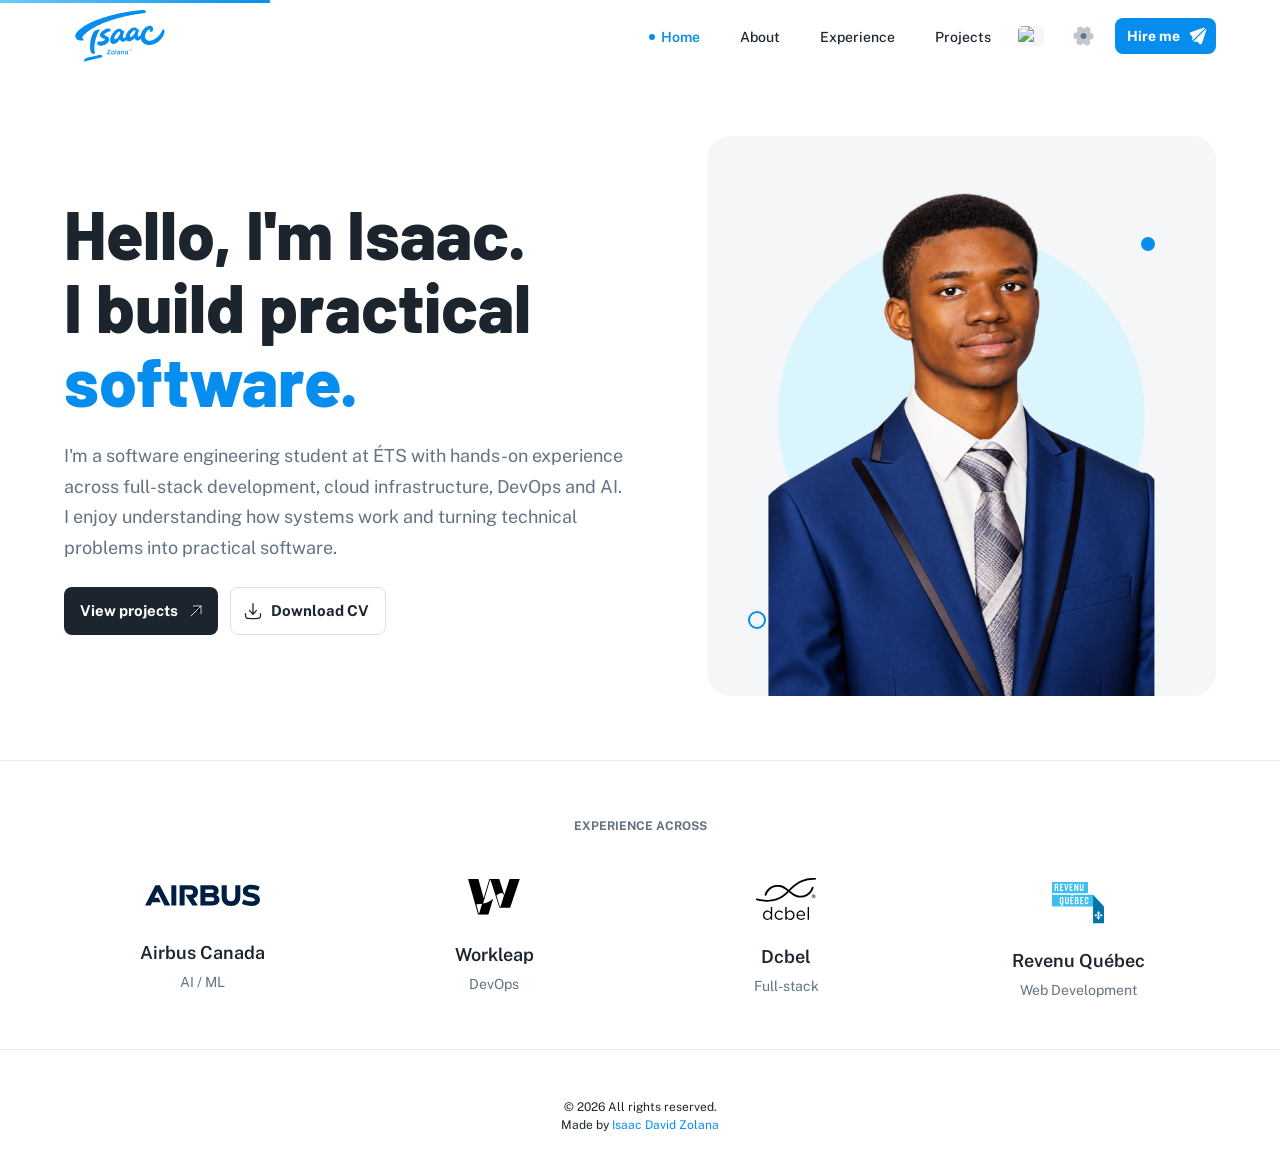
==== index.html @ 77bf9f03 "Deploy portfolio" ====
<!DOCTYPE html><html lang="en" dir="ltr"><head><meta charSet="utf-8"/><link rel="preconnect" href="/" crossorigin=""/><meta name="viewport" content="width=device-width, initial-scale=1"/><link rel="preload" as="image" href="/assets/images/home/portrait.png"/><link rel="preload" as="image" href="/assets/logos/companies/airbus.svg"/><link rel="preload" as="image" href="/assets/logos/companies/workleap.svg"/><link rel="preload" as="image" href="/assets/logos/companies/dcbel.svg"/><link rel="preload" as="image" href="/assets/logos/companies/revenu-quebec.svg"/><link rel="stylesheet" href="/_next/static/chunks/0627fn-pt8vxz.css" data-precedence="next"/><link rel="preload" as="script" fetchPriority="low" href="/_next/static/chunks/3mc6dra1m0098.js"/><script src="/_next/static/chunks/2i51e627rllld.js" async=""></script><script src="/_next/static/chunks/3byuobrkyz9bj.js" async=""></script><script src="/_next/static/chunks/0m1xce8r4g0zj.js" async=""></script><script src="/_next/static/chunks/turbopack-1edct6jqrjagn.js" async=""></script><script src="/_next/static/chunks/0528ucir2cmti.js" async="" crossorigin=""></script><script src="/_next/static/chunks/42y6c5c4ouv-j.js" async="" crossorigin=""></script><script src="/_next/static/chunks/00liw370i71kf.js" async="" crossorigin=""></script><script src="/_next/static/chunks/2dp-d6590is6x.js" async="" crossorigin=""></script><script src="/_next/static/chunks/1k63333qewf-7.js" async="" crossorigin=""></script><script src="/_next/static/chunks/3gh5hcrfu27t6.js" async="" crossorigin=""></script><script src="/_next/static/chunks/0lp74vo5ang8q.js" async="" crossorigin=""></script><script src="/_next/static/chunks/3km7w1s2x0y85.js" async="" crossorigin=""></script><script src="/_next/static/chunks/1p_-jr2lpnd92.js" async="" crossorigin=""></script><script src="/_next/static/chunks/2u5ssy4p8i0ps.js" async="" crossorigin=""></script><script src="/_next/static/chunks/3zw_by3eplujv.js" async="" crossorigin=""></script><script src="/_next/static/chunks/3hjgbspgt3kww.js" async="" crossorigin=""></script><script src="/_next/static/chunks/0k1bw_o-p8ww_.js" async="" crossorigin=""></script><script src="/_next/static/chunks/2scldfeq9193_.js" async="" crossorigin=""></script><meta name="theme-color" content="#00A76F"/><title>Isaac David Zolana | Software Developer</title><meta name="description" content="Software engineering student with hands-on experience in full-stack development, cloud infrastructure, DevOps and AI."/><link rel="icon" href="/favicon.ico"/><meta name="next-size-adjust" content=""/><script src="/_next/static/chunks/0cz1d0mv5g_q7.js" noModule=""></script><style data-emotion="css-global 1igvmmd">html{-webkit-font-smoothing:antialiased;-moz-osx-font-smoothing:grayscale;box-sizing:border-box;-webkit-text-size-adjust:100%;}*,*::before,*::after{box-sizing:inherit;}strong,b{font-weight:700;}body{margin:0;color:var(--palette-text-primary);font-family:"Public Sans Variable",-apple-system,BlinkMacSystemFont,"Segoe UI",Roboto,"Helvetica Neue",Arial,sans-serif,"Apple Color Emoji","Segoe UI Emoji","Segoe UI Symbol";font-weight:400;font-size:1rem;line-height:1.5;background-color:var(--palette-background-default);}@media print{body{background-color:var(--palette-common-white);}}body::backdrop{background-color:var(--palette-background-default);}html{font-size:16px;}</style><style data-emotion="css-global 15tdw9n">:root{--spacing:8px;--shape-borderRadius:8px;--shadows-0:none;--shadows-1:0px 2px 1px -1px rgba(0,0,0,0.2),0px 1px 1px 0px rgba(0,0,0,0.14),0px 1px 3px 0px rgba(0,0,0,0.12);--shadows-2:0px 3px 1px -2px rgba(0,0,0,0.2),0px 2px 2px 0px rgba(0,0,0,0.14),0px 1px 5px 0px rgba(0,0,0,0.12);--shadows-3:0px 3px 3px -2px rgba(0,0,0,0.2),0px 3px 4px 0px rgba(0,0,0,0.14),0px 1px 8px 0px rgba(0,0,0,0.12);--shadows-4:0px 2px 4px -1px rgba(0,0,0,0.2),0px 4px 5px 0px rgba(0,0,0,0.14),0px 1px 10px 0px rgba(0,0,0,0.12);--shadows-5:0px 3px 5px -1px rgba(0,0,0,0.2),0px 5px 8px 0px rgba(0,0,0,0.14),0px 1px 14px 0px rgba(0,0,0,0.12);--shadows-6:0px 3px 5px -1px rgba(0,0,0,0.2),0px 6px 10px 0px rgba(0,0,0,0.14),0px 1px 18px 0px rgba(0,0,0,0.12);--shadows-7:0px 4px 5px -2px rgba(0,0,0,0.2),0px 7px 10px 1px rgba(0,0,0,0.14),0px 2px 16px 1px rgba(0,0,0,0.12);--shadows-8:0px 5px 5px -3px rgba(0,0,0,0.2),0px 8px 10px 1px rgba(0,0,0,0.14),0px 3px 14px 2px rgba(0,0,0,0.12);--shadows-9:0px 5px 6px -3px rgba(0,0,0,0.2),0px 9px 12px 1px rgba(0,0,0,0.14),0px 3px 16px 2px rgba(0,0,0,0.12);--shadows-10:0px 6px 6px -3px rgba(0,0,0,0.2),0px 10px 14px 1px rgba(0,0,0,0.14),0px 4px 18px 3px rgba(0,0,0,0.12);--shadows-11:0px 6px 7px -4px rgba(0,0,0,0.2),0px 11px 15px 1px rgba(0,0,0,0.14),0px 4px 20px 3px rgba(0,0,0,0.12);--shadows-12:0px 7px 8px -4px rgba(0,0,0,0.2),0px 12px 17px 2px rgba(0,0,0,0.14),0px 5px 22px 4px rgba(0,0,0,0.12);--shadows-13:0px 7px 8px -4px rgba(0,0,0,0.2),0px 13px 19px 2px rgba(0,0,0,0.14),0px 5px 24px 4px rgba(0,0,0,0.12);--shadows-14:0px 7px 9px -4px rgba(0,0,0,0.2),0px 14px 21px 2px rgba(0,0,0,0.14),0px 5px 26px 4px rgba(0,0,0,0.12);--shadows-15:0px 8px 9px -5px rgba(0,0,0,0.2),0px 15px 22px 2px rgba(0,0,0,0.14),0px 6px 28px 5px rgba(0,0,0,0.12);--shadows-16:0px 8px 10px -5px rgba(0,0,0,0.2),0px 16px 24px 2px rgba(0,0,0,0.14),0px 6px 30px 5px rgba(0,0,0,0.12);--shadows-17:0px 8px 11px -5px rgba(0,0,0,0.2),0px 17px 26px 2px rgba(0,0,0,0.14),0px 6px 32px 5px rgba(0,0,0,0.12);--shadows-18:0px 9px 11px -5px rgba(0,0,0,0.2),0px 18px 28px 2px rgba(0,0,0,0.14),0px 7px 34px 6px rgba(0,0,0,0.12);--shadows-19:0px 9px 12px -6px rgba(0,0,0,0.2),0px 19px 29px 2px rgba(0,0,0,0.14),0px 7px 36px 6px rgba(0,0,0,0.12);--shadows-20:0px 10px 13px -6px rgba(0,0,0,0.2),0px 20px 31px 3px rgba(0,0,0,0.14),0px 8px 38px 7px rgba(0,0,0,0.12);--shadows-21:0px 10px 13px -6px rgba(0,0,0,0.2),0px 21px 33px 3px rgba(0,0,0,0.14),0px 8px 40px 7px rgba(0,0,0,0.12);--shadows-22:0px 10px 14px -6px rgba(0,0,0,0.2),0px 22px 35px 3px rgba(0,0,0,0.14),0px 8px 42px 7px rgba(0,0,0,0.12);--shadows-23:0px 11px 14px -7px rgba(0,0,0,0.2),0px 23px 36px 3px rgba(0,0,0,0.14),0px 9px 44px 8px rgba(0,0,0,0.12);--shadows-24:0px 11px 15px -7px rgba(0,0,0,0.2),0px 24px 38px 3px rgba(0,0,0,0.14),0px 9px 46px 8px rgba(0,0,0,0.12);--zIndex-mobileStepper:1000;--zIndex-fab:1050;--zIndex-speedDial:1050;--zIndex-appBar:1100;--zIndex-drawer:1200;--zIndex-modal:1300;--zIndex-snackbar:1400;--zIndex-tooltip:1500;--font-h1:800 2.5rem/1.25 "Barlow",-apple-system,BlinkMacSystemFont,"Segoe UI",Roboto,"Helvetica Neue",Arial,sans-serif,"Apple Color Emoji","Segoe UI Emoji","Segoe UI Symbol";--font-h2:800 2rem/1.3333333333333333 "Barlow",-apple-system,BlinkMacSystemFont,"Segoe UI",Roboto,"Helvetica Neue",Arial,sans-serif,"Apple Color Emoji","Segoe UI Emoji","Segoe UI Symbol";--font-h3:700 1.5rem/1.5 "Barlow",-apple-system,BlinkMacSystemFont,"Segoe UI",Roboto,"Helvetica Neue",Arial,sans-serif,"Apple Color Emoji","Segoe UI Emoji","Segoe UI Symbol";--font-h4:700 1.25rem/1.5 "Public Sans Variable",-apple-system,BlinkMacSystemFont,"Segoe UI",Roboto,"Helvetica Neue",Arial,sans-serif,"Apple Color Emoji","Segoe UI Emoji","Segoe UI Symbol";--font-h5:700 1.125rem/1.5 "Public Sans Variable",-apple-system,BlinkMacSystemFont,"Segoe UI",Roboto,"Helvetica Neue",Arial,sans-serif,"Apple Color Emoji","Segoe UI Emoji","Segoe UI Symbol";--font-h6:600 1.0625rem/1.5555555555555556 "Public Sans Variable",-apple-system,BlinkMacSystemFont,"Segoe UI",Roboto,"Helvetica Neue",Arial,sans-serif,"Apple Color Emoji","Segoe UI Emoji","Segoe UI Symbol";--font-subtitle1:600 1rem/1.5 "Public Sans Variable",-apple-system,BlinkMacSystemFont,"Segoe UI",Roboto,"Helvetica Neue",Arial,sans-serif,"Apple Color Emoji","Segoe UI Emoji","Segoe UI Symbol";--font-subtitle2:600 0.875rem/1.5714285714285714 "Public Sans Variable",-apple-system,BlinkMacSystemFont,"Segoe UI",Roboto,"Helvetica Neue",Arial,sans-serif,"Apple Color Emoji","Segoe UI Emoji","Segoe UI Symbol";--font-body1:400 1rem/1.5 "Public Sans Variable",-apple-system,BlinkMacSystemFont,"Segoe UI",Roboto,"Helvetica Neue",Arial,sans-serif,"Apple Color Emoji","Segoe UI Emoji","Segoe UI Symbol";--font-body2:400 0.875rem/1.5714285714285714 "Public Sans Variable",-apple-system,BlinkMacSystemFont,"Segoe UI",Roboto,"Helvetica Neue",Arial,sans-serif,"Apple Color Emoji","Segoe UI Emoji","Segoe UI Symbol";--font-caption:400 0.75rem/1.5 "Public Sans Variable",-apple-system,BlinkMacSystemFont,"Segoe UI",Roboto,"Helvetica Neue",Arial,sans-serif,"Apple Color Emoji","Segoe UI Emoji","Segoe UI Symbol";--font-overline:700 0.75rem/1.5 "Public Sans Variable",-apple-system,BlinkMacSystemFont,"Segoe UI",Roboto,"Helvetica Neue",Arial,sans-serif,"Apple Color Emoji","Segoe UI Emoji","Segoe UI Symbol";--font-button:700 0.875rem/1.7142857142857142 "Public Sans Variable",-apple-system,BlinkMacSystemFont,"Segoe UI",Roboto,"Helvetica Neue",Arial,sans-serif,"Apple Color Emoji","Segoe UI Emoji","Segoe UI Symbol";--font-inherit:inherit inherit/inherit inherit;}:root,[data-color-scheme="light"]{-webkit-print-color-scheme:light;color-scheme:light;--palette-primary-lighter:#CCF4FE;--palette-primary-light:#68CDF9;--palette-primary-main:#078DEE;--palette-primary-dark:#0351AB;--palette-primary-darker:#012972;--palette-primary-contrastText:#FFFFFF;--palette-primary-lighterChannel:204 244 254;--palette-primary-lightChannel:104 205 249;--palette-primary-mainChannel:7 141 238;--palette-primary-darkChannel:3 81 171;--palette-primary-darkerChannel:1 41 114;--palette-primary-contrastTextChannel:255 255 255;--palette-secondary-lighter:#EFD6FF;--palette-secondary-light:#C684FF;--palette-secondary-main:#8E33FF;--palette-secondary-dark:#5119B7;--palette-secondary-darker:#27097A;--palette-secondary-contrastText:#FFFFFF;--palette-secondary-lighterChannel:239 214 255;--palette-secondary-lightChannel:198 132 255;--palette-secondary-mainChannel:142 51 255;--palette-secondary-darkChannel:81 25 183;--palette-secondary-darkerChannel:39 9 122;--palette-secondary-contrastTextChannel:255 255 255;--palette-info-lighter:#CAFDF5;--palette-info-light:#61F3F3;--palette-info-main:#00B8D9;--palette-info-dark:#006C9C;--palette-info-darker:#003768;--palette-info-contrastText:#FFFFFF;--palette-info-lighterChannel:202 253 245;--palette-info-lightChannel:97 243 243;--palette-info-mainChannel:0 184 217;--palette-info-darkChannel:0 108 156;--palette-info-darkerChannel:0 55 104;--palette-info-contrastTextChannel:255 255 255;--palette-success-lighter:#D3FCD2;--palette-success-light:#77ED8B;--palette-success-main:#22C55E;--palette-success-dark:#118D57;--palette-success-darker:#065E49;--palette-success-contrastText:#ffffff;--palette-success-lighterChannel:211 252 210;--palette-success-lightChannel:119 237 139;--palette-success-mainChannel:34 197 94;--palette-success-darkChannel:17 141 87;--palette-success-darkerChannel:6 94 73;--palette-success-contrastTextChannel:255 255 255;--palette-warning-lighter:#FFF5CC;--palette-warning-light:#FFD666;--palette-warning-main:#FFAB00;--palette-warning-dark:#B76E00;--palette-warning-darker:#7A4100;--palette-warning-contrastText:#1C252E;--palette-warning-lighterChannel:255 245 204;--palette-warning-lightChannel:255 214 102;--palette-warning-mainChannel:255 171 0;--palette-warning-darkChannel:183 110 0;--palette-warning-darkerChannel:122 65 0;--palette-warning-contrastTextChannel:28 37 46;--palette-error-lighter:#FFE9D5;--palette-error-light:#FFAC82;--palette-error-main:#FF5630;--palette-error-dark:#B71D18;--palette-error-darker:#7A0916;--palette-error-contrastText:#FFFFFF;--palette-error-lighterChannel:255 233 213;--palette-error-lightChannel:255 172 130;--palette-error-mainChannel:255 86 48;--palette-error-darkChannel:183 29 24;--palette-error-darkerChannel:122 9 22;--palette-error-contrastTextChannel:255 255 255;--palette-common-black:#000000;--palette-common-white:#FFFFFF;--palette-common-blackChannel:0 0 0;--palette-common-whiteChannel:255 255 255;--palette-common-background:#fff;--palette-common-onBackground:#000;--palette-common-backgroundChannel:255 255 255;--palette-common-onBackgroundChannel:0 0 0;--palette-grey-50:#FCFDFD;--palette-grey-100:#F9FAFB;--palette-grey-200:#F4F6F8;--palette-grey-300:#DFE3E8;--palette-grey-400:#C4CDD5;--palette-grey-500:#919EAB;--palette-grey-600:#637381;--palette-grey-700:#454F5B;--palette-grey-800:#1C252E;--palette-grey-900:#141A21;--palette-grey-50Channel:252 253 253;--palette-grey-100Channel:249 250 251;--palette-grey-200Channel:244 246 248;--palette-grey-300Channel:223 227 232;--palette-grey-400Channel:196 205 213;--palette-grey-500Channel:145 158 171;--palette-grey-600Channel:99 115 129;--palette-grey-700Channel:69 79 91;--palette-grey-800Channel:28 37 46;--palette-grey-900Channel:20 26 33;--palette-grey-A100:#f5f5f5;--palette-grey-A200:#eeeeee;--palette-grey-A400:#bdbdbd;--palette-grey-A700:#616161;--palette-divider:rgba(145 158 171 / 20%);--palette-TableCell-border:rgba(145 158 171 / 20%);--palette-shared-inputUnderline:rgba(145 158 171 / 32%);--palette-shared-inputOutlined:rgba(145 158 171 / 20%);--palette-shared-paperOutlined:rgba(145 158 171 / 16%);--palette-shared-buttonOutlined:rgba(145 158 171 / 32%);--palette-text-primary:#1C252E;--palette-text-secondary:#637381;--palette-text-disabled:#919EAB;--palette-text-primaryChannel:28 37 46;--palette-text-secondaryChannel:99 115 129;--palette-text-disabledChannel:145 158 171;--palette-background-paper:#FFFFFF;--palette-background-default:#FFFFFF;--palette-background-neutral:#F4F6F8;--palette-background-paperChannel:255 255 255;--palette-background-defaultChannel:255 255 255;--palette-background-neutralChannel:244 246 248;--palette-action-active:#637381;--palette-action-hover:rgba(145 158 171 / 8%);--palette-action-selected:rgba(145 158 171 / 16%);--palette-action-focus:rgba(145 158 171 / 24%);--palette-action-disabled:rgba(145 158 171 / 80%);--palette-action-disabledBackground:rgba(145 158 171 / 24%);--palette-action-hoverOpacity:0.08;--palette-action-selectedOpacity:0.08;--palette-action-focusOpacity:0.12;--palette-action-activatedOpacity:0.12;--palette-action-disabledOpacity:0.48;--palette-action-activeChannel:99 115 129;--palette-action-selectedChannel:145;--palette-Alert-errorColor:rgb(102, 68, 52);--palette-Alert-infoColor:rgb(38, 97, 97);--palette-Alert-successColor:rgb(47, 94, 55);--palette-Alert-warningColor:rgb(102, 85, 40);--palette-Alert-errorFilledBg:var(--palette-error-main, #FF5630);--palette-Alert-infoFilledBg:var(--palette-info-main, #00B8D9);--palette-Alert-successFilledBg:var(--palette-success-main, #22C55E);--palette-Alert-warningFilledBg:var(--palette-warning-main, #FFAB00);--palette-Alert-errorFilledColor:#fff;--palette-Alert-infoFilledColor:rgba(0, 0, 0, 0.87);--palette-Alert-successFilledColor:rgba(0, 0, 0, 0.87);--palette-Alert-warningFilledColor:rgba(0, 0, 0, 0.87);--palette-Alert-errorStandardBg:rgb(255, 246, 242);--palette-Alert-infoStandardBg:rgb(239, 253, 253);--palette-Alert-successStandardBg:rgb(241, 253, 243);--palette-Alert-warningStandardBg:rgb(255, 250, 239);--palette-Alert-errorIconColor:var(--palette-error-main, #FF5630);--palette-Alert-infoIconColor:var(--palette-info-main, #00B8D9);--palette-Alert-successIconColor:var(--palette-success-main, #22C55E);--palette-Alert-warningIconColor:var(--palette-warning-main, #FFAB00);--palette-AppBar-defaultBg:var(--palette-grey-100, #F9FAFB);--palette-Avatar-defaultBg:var(--palette-grey-400, #C4CDD5);--palette-Button-inheritContainedBg:var(--palette-grey-300, #DFE3E8);--palette-Button-inheritContainedHoverBg:var(--palette-grey-A100, #f5f5f5);--palette-Chip-defaultBorder:var(--palette-grey-400, #C4CDD5);--palette-Chip-defaultAvatarColor:var(--palette-grey-700, #454F5B);--palette-Chip-defaultIconColor:var(--palette-grey-700, #454F5B);--palette-FilledInput-bg:rgba(0, 0, 0, 0.06);--palette-FilledInput-hoverBg:rgba(0, 0, 0, 0.09);--palette-FilledInput-disabledBg:rgba(0, 0, 0, 0.12);--palette-LinearProgress-primaryBg:rgb(160, 211, 248);--palette-LinearProgress-secondaryBg:rgb(212, 177, 255);--palette-LinearProgress-errorBg:rgb(255, 190, 176);--palette-LinearProgress-infoBg:rgb(158, 228, 240);--palette-LinearProgress-successBg:rgb(171, 232, 193);--palette-LinearProgress-warningBg:rgb(255, 223, 158);--palette-Skeleton-bg:rgba(var(--palette-text-primaryChannel, 28 37 46) / 0.11);--palette-Slider-primaryTrack:rgb(160, 211, 248);--palette-Slider-secondaryTrack:rgb(212, 177, 255);--palette-Slider-errorTrack:rgb(255, 190, 176);--palette-Slider-infoTrack:rgb(158, 228, 240);--palette-Slider-successTrack:rgb(171, 232, 193);--palette-Slider-warningTrack:rgb(255, 223, 158);--palette-SnackbarContent-bg:rgb(50, 50, 50);--palette-SnackbarContent-color:#fff;--palette-SpeedDialAction-fabHoverBg:rgb(216, 216, 216);--palette-StepConnector-border:var(--palette-grey-400, #C4CDD5);--palette-StepContent-border:var(--palette-grey-400, #C4CDD5);--palette-Switch-defaultColor:var(--palette-common-white, #FFFFFF);--palette-Switch-defaultDisabledColor:var(--palette-grey-100, #F9FAFB);--palette-Switch-primaryDisabledColor:rgb(160, 211, 248);--palette-Switch-secondaryDisabledColor:rgb(212, 177, 255);--palette-Switch-errorDisabledColor:rgb(255, 190, 176);--palette-Switch-infoDisabledColor:rgb(158, 228, 240);--palette-Switch-successDisabledColor:rgb(171, 232, 193);--palette-Switch-warningDisabledColor:rgb(255, 223, 158);--palette-Tooltip-bg:rgba(69, 79, 91, 0.92);--palette-dividerChannel:145;--shadows-0:none;--shadows-1:0px 2px 1px -1px rgba(145 158 171 / 20%),0px 1px 1px 0px rgba(145 158 171 / 14%),0px 1px 3px 0px rgba(145 158 171 / 12%);--shadows-2:0px 3px 1px -2px rgba(145 158 171 / 20%),0px 2px 2px 0px rgba(145 158 171 / 14%),0px 1px 5px 0px rgba(145 158 171 / 12%);--shadows-3:0px 3px 3px -2px rgba(145 158 171 / 20%),0px 3px 4px 0px rgba(145 158 171 / 14%),0px 1px 8px 0px rgba(145 158 171 / 12%);--shadows-4:0px 2px 4px -1px rgba(145 158 171 / 20%),0px 4px 5px 0px rgba(145 158 171 / 14%),0px 1px 10px 0px rgba(145 158 171 / 12%);--shadows-5:0px 3px 5px -1px rgba(145 158 171 / 20%),0px 5px 8px 0px rgba(145 158 171 / 14%),0px 1px 14px 0px rgba(145 158 171 / 12%);--shadows-6:0px 3px 5px -1px rgba(145 158 171 / 20%),0px 6px 10px 0px rgba(145 158 171 / 14%),0px 1px 18px 0px rgba(145 158 171 / 12%);--shadows-7:0px 4px 5px -2px rgba(145 158 171 / 20%),0px 7px 10px 1px rgba(145 158 171 / 14%),0px 2px 16px 1px rgba(145 158 171 / 12%);--shadows-8:0px 5px 5px -3px rgba(145 158 171 / 20%),0px 8px 10px 1px rgba(145 158 171 / 14%),0px 3px 14px 2px rgba(145 158 171 / 12%);--shadows-9:0px 5px 6px -3px rgba(145 158 171 / 20%),0px 9px 12px 1px rgba(145 158 171 / 14%),0px 3px 16px 2px rgba(145 158 171 / 12%);--shadows-10:0px 6px 6px -3px rgba(145 158 171 / 20%),0px 10px 14px 1px rgba(145 158 171 / 14%),0px 4px 18px 3px rgba(145 158 171 / 12%);--shadows-11:0px 6px 7px -4px rgba(145 158 171 / 20%),0px 11px 15px 1px rgba(145 158 171 / 14%),0px 4px 20px 3px rgba(145 158 171 / 12%);--shadows-12:0px 7px 8px -4px rgba(145 158 171 / 20%),0px 12px 17px 2px rgba(145 158 171 / 14%),0px 5px 22px 4px rgba(145 158 171 / 12%);--shadows-13:0px 7px 8px -4px rgba(145 158 171 / 20%),0px 13px 19px 2px rgba(145 158 171 / 14%),0px 5px 24px 4px rgba(145 158 171 / 12%);--shadows-14:0px 7px 9px -4px rgba(145 158 171 / 20%),0px 14px 21px 2px rgba(145 158 171 / 14%),0px 5px 26px 4px rgba(145 158 171 / 12%);--shadows-15:0px 8px 9px -5px rgba(145 158 171 / 20%),0px 15px 22px 2px rgba(145 158 171 / 14%),0px 6px 28px 5px rgba(145 158 171 / 12%);--shadows-16:0px 8px 10px -5px rgba(145 158 171 / 20%),0px 16px 24px 2px rgba(145 158 171 / 14%),0px 6px 30px 5px rgba(145 158 171 / 12%);--shadows-17:0px 8px 11px -5px rgba(145 158 171 / 20%),0px 17px 26px 2px rgba(145 158 171 / 14%),0px 6px 32px 5px rgba(145 158 171 / 12%);--shadows-18:0px 9px 11px -5px rgba(145 158 171 / 20%),0px 18px 28px 2px rgba(145 158 171 / 14%),0px 7px 34px 6px rgba(145 158 171 / 12%);--shadows-19:0px 9px 12px -6px rgba(145 158 171 / 20%),0px 19px 29px 2px rgba(145 158 171 / 14%),0px 7px 36px 6px rgba(145 158 171 / 12%);--shadows-20:0px 10px 13px -6px rgba(145 158 171 / 20%),0px 20px 31px 3px rgba(145 158 171 / 14%),0px 8px 38px 7px rgba(145 158 171 / 12%);--shadows-21:0px 10px 13px -6px rgba(145 158 171 / 20%),0px 21px 33px 3px rgba(145 158 171 / 14%),0px 8px 40px 7px rgba(145 158 171 / 12%);--shadows-22:0px 10px 14px -6px rgba(145 158 171 / 20%),0px 22px 35px 3px rgba(145 158 171 / 14%),0px 8px 42px 7px rgba(145 158 171 / 12%);--shadows-23:0px 11px 14px -7px rgba(145 158 171 / 20%),0px 23px 36px 3px rgba(145 158 171 / 14%),0px 9px 44px 8px rgba(145 158 171 / 12%);--shadows-24:0px 11px 15px -7px rgba(145 158 171 / 20%),0px 24px 38px 3px rgba(145 158 171 / 14%),0px 9px 46px 8px rgba(145 158 171 / 12%);--customShadows-z1:0 1px 2px 0 rgba(145 158 171 / 16%);--customShadows-z4:0 4px 8px 0 rgba(145 158 171 / 16%);--customShadows-z8:0 8px 16px 0 rgba(145 158 171 / 16%);--customShadows-z12:0 12px 24px -4px rgba(145 158 171 / 16%);--customShadows-z16:0 16px 32px -4px rgba(145 158 171 / 16%);--customShadows-z20:0 20px 40px -4px rgba(145 158 171 / 16%);--customShadows-z24:0 24px 48px 0 rgba(145 158 171 / 16%);--customShadows-dialog:-40px 40px 80px -8px rgba(0 0 0 / 24%);--customShadows-card:0 0 2px 0 rgba(145 158 171 / 20%),0 12px 24px -4px rgba(145 158 171 / 12%);--customShadows-dropdown:0 0 2px 0 rgba(145 158 171 / 24%),-20px 20px 40px -4px rgba(145 158 171 / 24%);--customShadows-primary:0 8px 16px 0 rgba(7 141 238 / 24%);--customShadows-secondary:0 8px 16px 0 rgba(142 51 255 / 24%);--customShadows-info:0 8px 16px 0 rgba(0 184 217 / 24%);--customShadows-success:0 8px 16px 0 rgba(34 197 94 / 24%);--customShadows-warning:0 8px 16px 0 rgba(255 171 0 / 24%);--customShadows-error:0 8px 16px 0 rgba(255 86 48 / 24%);--opacity-inputPlaceholder:1;--opacity-inputUnderline:0.32;--opacity-switchTrackDisabled:0.48;--opacity-switchTrack:1;--opacity-filled-commonHoverBg:0.72;--opacity-outlined-border:0.48;--opacity-soft-bg:0.16;--opacity-soft-hoverBg:0.32;--opacity-soft-commonBg:0.08;--opacity-soft-commonHoverBg:0.16;--opacity-soft-border:0.24;}[data-color-scheme="dark"]{-webkit-print-color-scheme:dark;color-scheme:dark;--palette-common-black:#000000;--palette-common-white:#FFFFFF;--palette-common-blackChannel:0 0 0;--palette-common-whiteChannel:255 255 255;--palette-common-background:#000;--palette-common-onBackground:#fff;--palette-common-backgroundChannel:0 0 0;--palette-common-onBackgroundChannel:255 255 255;--palette-primary-lighter:#CCF4FE;--palette-primary-light:#68CDF9;--palette-primary-main:#078DEE;--palette-primary-dark:#0351AB;--palette-primary-darker:#012972;--palette-primary-contrastText:#FFFFFF;--palette-primary-lighterChannel:204 244 254;--palette-primary-lightChannel:104 205 249;--palette-primary-mainChannel:7 141 238;--palette-primary-darkChannel:3 81 171;--palette-primary-darkerChannel:1 41 114;--palette-primary-contrastTextChannel:255 255 255;--palette-secondary-lighter:#EFD6FF;--palette-secondary-light:#C684FF;--palette-secondary-main:#8E33FF;--palette-secondary-dark:#5119B7;--palette-secondary-darker:#27097A;--palette-secondary-contrastText:#FFFFFF;--palette-secondary-lighterChannel:239 214 255;--palette-secondary-lightChannel:198 132 255;--palette-secondary-mainChannel:142 51 255;--palette-secondary-darkChannel:81 25 183;--palette-secondary-darkerChannel:39 9 122;--palette-secondary-contrastTextChannel:255 255 255;--palette-error-lighter:#FFE9D5;--palette-error-light:#FFAC82;--palette-error-main:#FF5630;--palette-error-dark:#B71D18;--palette-error-darker:#7A0916;--palette-error-contrastText:#FFFFFF;--palette-error-lighterChannel:255 233 213;--palette-error-lightChannel:255 172 130;--palette-error-mainChannel:255 86 48;--palette-error-darkChannel:183 29 24;--palette-error-darkerChannel:122 9 22;--palette-error-contrastTextChannel:255 255 255;--palette-warning-lighter:#FFF5CC;--palette-warning-light:#FFD666;--palette-warning-main:#FFAB00;--palette-warning-dark:#B76E00;--palette-warning-darker:#7A4100;--palette-warning-contrastText:#1C252E;--palette-warning-lighterChannel:255 245 204;--palette-warning-lightChannel:255 214 102;--palette-warning-mainChannel:255 171 0;--palette-warning-darkChannel:183 110 0;--palette-warning-darkerChannel:122 65 0;--palette-warning-contrastTextChannel:28 37 46;--palette-info-lighter:#CAFDF5;--palette-info-light:#61F3F3;--palette-info-main:#00B8D9;--palette-info-dark:#006C9C;--palette-info-darker:#003768;--palette-info-contrastText:#FFFFFF;--palette-info-lighterChannel:202 253 245;--palette-info-lightChannel:97 243 243;--palette-info-mainChannel:0 184 217;--palette-info-darkChannel:0 108 156;--palette-info-darkerChannel:0 55 104;--palette-info-contrastTextChannel:255 255 255;--palette-success-lighter:#D3FCD2;--palette-success-light:#77ED8B;--palette-success-main:#22C55E;--palette-success-dark:#118D57;--palette-success-darker:#065E49;--palette-success-contrastText:#ffffff;--palette-success-lighterChannel:211 252 210;--palette-success-lightChannel:119 237 139;--palette-success-mainChannel:34 197 94;--palette-success-darkChannel:17 141 87;--palette-success-darkerChannel:6 94 73;--palette-success-contrastTextChannel:255 255 255;--palette-grey-50:#FCFDFD;--palette-grey-100:#F9FAFB;--palette-grey-200:#F4F6F8;--palette-grey-300:#DFE3E8;--palette-grey-400:#C4CDD5;--palette-grey-500:#919EAB;--palette-grey-600:#637381;--palette-grey-700:#454F5B;--palette-grey-800:#1C252E;--palette-grey-900:#141A21;--palette-grey-A100:#f5f5f5;--palette-grey-A200:#eeeeee;--palette-grey-A400:#bdbdbd;--palette-grey-A700:#616161;--palette-grey-50Channel:252 253 253;--palette-grey-100Channel:249 250 251;--palette-grey-200Channel:244 246 248;--palette-grey-300Channel:223 227 232;--palette-grey-400Channel:196 205 213;--palette-grey-500Channel:145 158 171;--palette-grey-600Channel:99 115 129;--palette-grey-700Channel:69 79 91;--palette-grey-800Channel:28 37 46;--palette-grey-900Channel:20 26 33;--palette-text-primary:#FFFFFF;--palette-text-secondary:#919EAB;--palette-text-disabled:#637381;--palette-text-icon:rgba(255, 255, 255, 0.5);--palette-text-primaryChannel:255 255 255;--palette-text-secondaryChannel:145 158 171;--palette-text-disabledChannel:99 115 129;--palette-divider:rgba(145 158 171 / 20%);--palette-background-paper:#1C252E;--palette-background-default:#141A21;--palette-background-neutral:#28323D;--palette-background-paperChannel:28 37 46;--palette-background-defaultChannel:20 26 33;--palette-background-neutralChannel:40 50 61;--palette-action-active:#919EAB;--palette-action-hover:rgba(145 158 171 / 8%);--palette-action-hoverOpacity:0.08;--palette-action-selected:rgba(145 158 171 / 16%);--palette-action-selectedOpacity:0.08;--palette-action-disabled:rgba(145 158 171 / 80%);--palette-action-disabledBackground:rgba(145 158 171 / 24%);--palette-action-disabledOpacity:0.48;--palette-action-focus:rgba(145 158 171 / 24%);--palette-action-focusOpacity:0.12;--palette-action-activatedOpacity:0.12;--palette-action-activeChannel:145 158 171;--palette-action-selectedChannel:145;--palette-TableCell-border:rgba(145 158 171 / 20%);--palette-shared-inputUnderline:rgba(145 158 171 / 32%);--palette-shared-inputOutlined:rgba(145 158 171 / 20%);--palette-shared-paperOutlined:rgba(145 158 171 / 16%);--palette-shared-buttonOutlined:rgba(145 158 171 / 32%);--palette-Alert-errorColor:rgb(255, 221, 205);--palette-Alert-infoColor:rgb(191, 250, 250);--palette-Alert-successColor:rgb(200, 247, 208);--palette-Alert-warningColor:rgb(255, 238, 193);--palette-Alert-errorFilledBg:var(--palette-error-dark, #B71D18);--palette-Alert-infoFilledBg:var(--palette-info-dark, #006C9C);--palette-Alert-successFilledBg:var(--palette-success-dark, #118D57);--palette-Alert-warningFilledBg:var(--palette-warning-dark, #B76E00);--palette-Alert-errorFilledColor:#fff;--palette-Alert-infoFilledColor:#fff;--palette-Alert-successFilledColor:#fff;--palette-Alert-warningFilledColor:#fff;--palette-Alert-errorStandardBg:rgb(25, 17, 12);--palette-Alert-infoStandardBg:rgb(9, 24, 24);--palette-Alert-successStandardBg:rgb(11, 23, 13);--palette-Alert-warningStandardBg:rgb(25, 21, 10);--palette-Alert-errorIconColor:var(--palette-error-main, #FF5630);--palette-Alert-infoIconColor:var(--palette-info-main, #00B8D9);--palette-Alert-successIconColor:var(--palette-success-main, #22C55E);--palette-Alert-warningIconColor:var(--palette-warning-main, #FFAB00);--palette-AppBar-defaultBg:var(--palette-grey-900, #141A21);--palette-AppBar-darkBg:var(--palette-background-paper, #1C252E);--palette-AppBar-darkColor:var(--palette-text-primary, #FFFFFF);--palette-Avatar-defaultBg:var(--palette-grey-600, #637381);--palette-Button-inheritContainedBg:var(--palette-grey-800, #1C252E);--palette-Button-inheritContainedHoverBg:var(--palette-grey-700, #454F5B);--palette-Chip-defaultBorder:var(--palette-grey-700, #454F5B);--palette-Chip-defaultAvatarColor:var(--palette-grey-300, #DFE3E8);--palette-Chip-defaultIconColor:var(--palette-grey-300, #DFE3E8);--palette-FilledInput-bg:rgba(255, 255, 255, 0.09);--palette-FilledInput-hoverBg:rgba(255, 255, 255, 0.13);--palette-FilledInput-disabledBg:rgba(255, 255, 255, 0.12);--palette-LinearProgress-primaryBg:rgb(3, 70, 119);--palette-LinearProgress-secondaryBg:rgb(71, 25, 127);--palette-LinearProgress-errorBg:rgb(127, 43, 24);--palette-LinearProgress-infoBg:rgb(0, 92, 108);--palette-LinearProgress-successBg:rgb(17, 98, 47);--palette-LinearProgress-warningBg:rgb(127, 85, 0);--palette-Skeleton-bg:rgba(var(--palette-text-primaryChannel, 255 255 255) / 0.13);--palette-Slider-primaryTrack:rgb(3, 70, 119);--palette-Slider-secondaryTrack:rgb(71, 25, 127);--palette-Slider-errorTrack:rgb(127, 43, 24);--palette-Slider-infoTrack:rgb(0, 92, 108);--palette-Slider-successTrack:rgb(17, 98, 47);--palette-Slider-warningTrack:rgb(127, 85, 0);--palette-SnackbarContent-bg:rgb(250, 250, 250);--palette-SnackbarContent-color:rgba(0, 0, 0, 0.87);--palette-SpeedDialAction-fabHoverBg:rgb(62, 69, 77);--palette-StepConnector-border:var(--palette-grey-600, #637381);--palette-StepContent-border:var(--palette-grey-600, #637381);--palette-Switch-defaultColor:var(--palette-grey-300, #DFE3E8);--palette-Switch-defaultDisabledColor:var(--palette-grey-600, #637381);--palette-Switch-primaryDisabledColor:rgb(3, 63, 107);--palette-Switch-secondaryDisabledColor:rgb(63, 22, 114);--palette-Switch-errorDisabledColor:rgb(114, 38, 21);--palette-Switch-infoDisabledColor:rgb(0, 82, 97);--palette-Switch-successDisabledColor:rgb(15, 88, 42);--palette-Switch-warningDisabledColor:rgb(114, 76, 0);--palette-Tooltip-bg:rgba(69, 79, 91, 0.92);--palette-dividerChannel:145;--opacity-inputPlaceholder:1;--opacity-inputUnderline:0.32;--opacity-switchTrackDisabled:0.48;--opacity-switchTrack:1;--opacity-filled-commonHoverBg:0.72;--opacity-outlined-border:0.48;--opacity-soft-bg:0.16;--opacity-soft-hoverBg:0.32;--opacity-soft-commonBg:0.08;--opacity-soft-commonHoverBg:0.16;--opacity-soft-border:0.24;--overlays-0:none;--overlays-1:linear-gradient(rgba(255 255 255 / 0.051), rgba(255 255 255 / 0.051));--overlays-2:linear-gradient(rgba(255 255 255 / 0.069), rgba(255 255 255 / 0.069));--overlays-3:linear-gradient(rgba(255 255 255 / 0.082), rgba(255 255 255 / 0.082));--overlays-4:linear-gradient(rgba(255 255 255 / 0.092), rgba(255 255 255 / 0.092));--overlays-5:linear-gradient(rgba(255 255 255 / 0.101), rgba(255 255 255 / 0.101));--overlays-6:linear-gradient(rgba(255 255 255 / 0.108), rgba(255 255 255 / 0.108));--overlays-7:linear-gradient(rgba(255 255 255 / 0.114), rgba(255 255 255 / 0.114));--overlays-8:linear-gradient(rgba(255 255 255 / 0.119), rgba(255 255 255 / 0.119));--overlays-9:linear-gradient(rgba(255 255 255 / 0.124), rgba(255 255 255 / 0.124));--overlays-10:linear-gradient(rgba(255 255 255 / 0.128), rgba(255 255 255 / 0.128));--overlays-11:linear-gradient(rgba(255 255 255 / 0.132), rgba(255 255 255 / 0.132));--overlays-12:linear-gradient(rgba(255 255 255 / 0.135), rgba(255 255 255 / 0.135));--overlays-13:linear-gradient(rgba(255 255 255 / 0.139), rgba(255 255 255 / 0.139));--overlays-14:linear-gradient(rgba(255 255 255 / 0.142), rgba(255 255 255 / 0.142));--overlays-15:linear-gradient(rgba(255 255 255 / 0.145), rgba(255 255 255 / 0.145));--overlays-16:linear-gradient(rgba(255 255 255 / 0.147), rgba(255 255 255 / 0.147));--overlays-17:linear-gradient(rgba(255 255 255 / 0.15), rgba(255 255 255 / 0.15));--overlays-18:linear-gradient(rgba(255 255 255 / 0.152), rgba(255 255 255 / 0.152));--overlays-19:linear-gradient(rgba(255 255 255 / 0.155), rgba(255 255 255 / 0.155));--overlays-20:linear-gradient(rgba(255 255 255 / 0.157), rgba(255 255 255 / 0.157));--overlays-21:linear-gradient(rgba(255 255 255 / 0.159), rgba(255 255 255 / 0.159));--overlays-22:linear-gradient(rgba(255 255 255 / 0.161), rgba(255 255 255 / 0.161));--overlays-23:linear-gradient(rgba(255 255 255 / 0.163), rgba(255 255 255 / 0.163));--overlays-24:linear-gradient(rgba(255 255 255 / 0.165), rgba(255 255 255 / 0.165));--shadows-0:none;--shadows-1:0px 2px 1px -1px rgba(0 0 0 / 20%),0px 1px 1px 0px rgba(0 0 0 / 14%),0px 1px 3px 0px rgba(0 0 0 / 12%);--shadows-2:0px 3px 1px -2px rgba(0 0 0 / 20%),0px 2px 2px 0px rgba(0 0 0 / 14%),0px 1px 5px 0px rgba(0 0 0 / 12%);--shadows-3:0px 3px 3px -2px rgba(0 0 0 / 20%),0px 3px 4px 0px rgba(0 0 0 / 14%),0px 1px 8px 0px rgba(0 0 0 / 12%);--shadows-4:0px 2px 4px -1px rgba(0 0 0 / 20%),0px 4px 5px 0px rgba(0 0 0 / 14%),0px 1px 10px 0px rgba(0 0 0 / 12%);--shadows-5:0px 3px 5px -1px rgba(0 0 0 / 20%),0px 5px 8px 0px rgba(0 0 0 / 14%),0px 1px 14px 0px rgba(0 0 0 / 12%);--shadows-6:0px 3px 5px -1px rgba(0 0 0 / 20%),0px 6px 10px 0px rgba(0 0 0 / 14%),0px 1px 18px 0px rgba(0 0 0 / 12%);--shadows-7:0px 4px 5px -2px rgba(0 0 0 / 20%),0px 7px 10px 1px rgba(0 0 0 / 14%),0px 2px 16px 1px rgba(0 0 0 / 12%);--shadows-8:0px 5px 5px -3px rgba(0 0 0 / 20%),0px 8px 10px 1px rgba(0 0 0 / 14%),0px 3px 14px 2px rgba(0 0 0 / 12%);--shadows-9:0px 5px 6px -3px rgba(0 0 0 / 20%),0px 9px 12px 1px rgba(0 0 0 / 14%),0px 3px 16px 2px rgba(0 0 0 / 12%);--shadows-10:0px 6px 6px -3px rgba(0 0 0 / 20%),0px 10px 14px 1px rgba(0 0 0 / 14%),0px 4px 18px 3px rgba(0 0 0 / 12%);--shadows-11:0px 6px 7px -4px rgba(0 0 0 / 20%),0px 11px 15px 1px rgba(0 0 0 / 14%),0px 4px 20px 3px rgba(0 0 0 / 12%);--shadows-12:0px 7px 8px -4px rgba(0 0 0 / 20%),0px 12px 17px 2px rgba(0 0 0 / 14%),0px 5px 22px 4px rgba(0 0 0 / 12%);--shadows-13:0px 7px 8px -4px rgba(0 0 0 / 20%),0px 13px 19px 2px rgba(0 0 0 / 14%),0px 5px 24px 4px rgba(0 0 0 / 12%);--shadows-14:0px 7px 9px -4px rgba(0 0 0 / 20%),0px 14px 21px 2px rgba(0 0 0 / 14%),0px 5px 26px 4px rgba(0 0 0 / 12%);--shadows-15:0px 8px 9px -5px rgba(0 0 0 / 20%),0px 15px 22px 2px rgba(0 0 0 / 14%),0px 6px 28px 5px rgba(0 0 0 / 12%);--shadows-16:0px 8px 10px -5px rgba(0 0 0 / 20%),0px 16px 24px 2px rgba(0 0 0 / 14%),0px 6px 30px 5px rgba(0 0 0 / 12%);--shadows-17:0px 8px 11px -5px rgba(0 0 0 / 20%),0px 17px 26px 2px rgba(0 0 0 / 14%),0px 6px 32px 5px rgba(0 0 0 / 12%);--shadows-18:0px 9px 11px -5px rgba(0 0 0 / 20%),0px 18px 28px 2px rgba(0 0 0 / 14%),0px 7px 34px 6px rgba(0 0 0 / 12%);--shadows-19:0px 9px 12px -6px rgba(0 0 0 / 20%),0px 19px 29px 2px rgba(0 0 0 / 14%),0px 7px 36px 6px rgba(0 0 0 / 12%);--shadows-20:0px 10px 13px -6px rgba(0 0 0 / 20%),0px 20px 31px 3px rgba(0 0 0 / 14%),0px 8px 38px 7px rgba(0 0 0 / 12%);--shadows-21:0px 10px 13px -6px rgba(0 0 0 / 20%),0px 21px 33px 3px rgba(0 0 0 / 14%),0px 8px 40px 7px rgba(0 0 0 / 12%);--shadows-22:0px 10px 14px -6px rgba(0 0 0 / 20%),0px 22px 35px 3px rgba(0 0 0 / 14%),0px 8px 42px 7px rgba(0 0 0 / 12%);--shadows-23:0px 11px 14px -7px rgba(0 0 0 / 20%),0px 23px 36px 3px rgba(0 0 0 / 14%),0px 9px 44px 8px rgba(0 0 0 / 12%);--shadows-24:0px 11px 15px -7px rgba(0 0 0 / 20%),0px 24px 38px 3px rgba(0 0 0 / 14%),0px 9px 46px 8px rgba(0 0 0 / 12%);--customShadows-z1:0 1px 2px 0 rgba(0 0 0 / 16%);--customShadows-z4:0 4px 8px 0 rgba(0 0 0 / 16%);--customShadows-z8:0 8px 16px 0 rgba(0 0 0 / 16%);--customShadows-z12:0 12px 24px -4px rgba(0 0 0 / 16%);--customShadows-z16:0 16px 32px -4px rgba(0 0 0 / 16%);--customShadows-z20:0 20px 40px -4px rgba(0 0 0 / 16%);--customShadows-z24:0 24px 48px 0 rgba(0 0 0 / 16%);--customShadows-dialog:-40px 40px 80px -8px rgba(0 0 0 / 24%);--customShadows-card:0 0 2px 0 rgba(0 0 0 / 20%),0 12px 24px -4px rgba(0 0 0 / 12%);--customShadows-dropdown:0 0 2px 0 rgba(0 0 0 / 24%),-20px 20px 40px -4px rgba(0 0 0 / 24%);--customShadows-primary:0 8px 16px 0 rgba(7 141 238 / 24%);--customShadows-secondary:0 8px 16px 0 rgba(142 51 255 / 24%);--customShadows-info:0 8px 16px 0 rgba(0 184 217 / 24%);--customShadows-success:0 8px 16px 0 rgba(34 197 94 / 24%);--customShadows-warning:0 8px 16px 0 rgba(255 171 0 / 24%);--customShadows-error:0 8px 16px 0 rgba(255 86 48 / 24%);}</style><style data-emotion="css-global u9e05w">body{--layout-nav-zIndex:1201;--layout-nav-mobile-width:288px;--layout-header-blur:8px;--layout-header-zIndex:1101;--layout-header-mobile-height:64px;--layout-header-desktop-height:72px;}</style><style data-emotion="css lcs3gc 0 15a5m4w obsu2q 11avmkz 669146 1p6cmv5 gjavzr mz9m0q 127h8j3 1teidvn o4pa05 jevaj8 ili4ve 18oi841 nsxzha axfq21 zi5whq mxmcl7 8lk7nz c5pyi8 233int 2boum8 jp7dmd 1pq52q7 16w7zoq 1m6n5gq qtxf8a 1vre1hg ckbf3o 1x0cr0q 1sktlea 7ycx96 1xdhyk6 chz7cr 3f9ep2 szxpv9 1xh5hxw 1g78ho2 eadae1 3nvmy0 diin1h krxevn 10rhi1o 1iqpzie luesgf 1768s0i 6o891a kkha0i 3wvdnu 12f73wh 19ft8a1 1y8jold 19gbo7k zxkh6t z1696u 1q9z50x j2as55 17rqx61 1gq2oqu 1qu43eo 1amb2kz r10pks 1um8b6k 13pr785 1v561sg 1snk5f5 1p7halo 13irfhi 133g5fv 14boz7w lheggl 12hqwnm 2r2iir s6h6ae 14tyhzf 1bbuz5d yj1rsq p630vq 51dzfh u4pnn4">.css-lcs3gc{z-index:var(--zIndex-drawer);}.css-15a5m4w{z-index:var(--layout-header-zIndex);}.css-15a5m4w::before{-webkit-backdrop-filter:blur(6px);backdrop-filter:blur(6px);-webkit-backdrop-filter:blur(6px);background-color:rgba(var(--palette-background-defaultChannel) / 80%);opacity:0;content:"";visibility:hidden;position:absolute;-webkit-transition:opacity 200ms cubic-bezier(0.4, 0, 0.2, 1) 0ms,visibility 200ms cubic-bezier(0.4, 0, 0.2, 1) 0ms;transition:opacity 200ms cubic-bezier(0.4, 0, 0.2, 1) 0ms,visibility 200ms cubic-bezier(0.4, 0, 0.2, 1) 0ms;top:0;left:0;width:100%;height:100%;z-index:-1;}.css-15a5m4w::after{opacity:0;content:"";visibility:hidden;position:absolute;-webkit-transition:opacity 200ms cubic-bezier(0.4, 0, 0.2, 1) 0ms,visibility 200ms cubic-bezier(0.4, 0, 0.2, 1) 0ms;transition:opacity 200ms cubic-bezier(0.4, 0, 0.2, 1) 0ms,visibility 200ms cubic-bezier(0.4, 0, 0.2, 1) 0ms;left:0;right:0;bottom:0;height:24px;margin:auto;border-radius:50%;width:calc(100% - 48px);z-index:-2;box-shadow:var(--customShadows-z8);}.css-obsu2q{display:-webkit-box;display:-webkit-flex;display:-ms-flexbox;display:flex;-webkit-flex-direction:column;-ms-flex-direction:column;flex-direction:column;width:100%;box-sizing:border-box;-webkit-flex-shrink:0;-ms-flex-negative:0;flex-shrink:0;position:-webkit-sticky;position:sticky;z-index:var(--zIndex-appBar);top:0;left:auto;right:0;--AppBar-background:transparent;--AppBar-color:inherit;background-color:var(--AppBar-background);color:var(--AppBar-color);box-shadow:none;z-index:var(--layout-header-zIndex);}*:where([data-color-scheme="dark"]) .css-obsu2q{background-image:none;}.css-obsu2q::before{-webkit-backdrop-filter:blur(6px);backdrop-filter:blur(6px);-webkit-backdrop-filter:blur(6px);background-color:rgba(var(--palette-background-defaultChannel) / 80%);opacity:0;content:"";visibility:hidden;position:absolute;-webkit-transition:opacity 200ms cubic-bezier(0.4, 0, 0.2, 1) 0ms,visibility 200ms cubic-bezier(0.4, 0, 0.2, 1) 0ms;transition:opacity 200ms cubic-bezier(0.4, 0, 0.2, 1) 0ms,visibility 200ms cubic-bezier(0.4, 0, 0.2, 1) 0ms;top:0;left:0;width:100%;height:100%;z-index:-1;}.css-obsu2q::after{opacity:0;content:"";visibility:hidden;position:absolute;-webkit-transition:opacity 200ms cubic-bezier(0.4, 0, 0.2, 1) 0ms,visibility 200ms cubic-bezier(0.4, 0, 0.2, 1) 0ms;transition:opacity 200ms cubic-bezier(0.4, 0, 0.2, 1) 0ms,visibility 200ms cubic-bezier(0.4, 0, 0.2, 1) 0ms;left:0;right:0;bottom:0;height:24px;margin:auto;border-radius:50%;width:calc(100% - 48px);z-index:-2;box-shadow:var(--customShadows-z8);}.css-11avmkz{background-color:var(--palette-background-paper);color:var(--palette-text-primary);-webkit-transition:box-shadow 300ms cubic-bezier(0.4, 0, 0.2, 1) 0ms;transition:box-shadow 300ms cubic-bezier(0.4, 0, 0.2, 1) 0ms;box-shadow:var(--Paper-shadow);background-image:var(--Paper-overlay);background-image:none;display:-webkit-box;display:-webkit-flex;display:-ms-flexbox;display:flex;-webkit-flex-direction:column;-ms-flex-direction:column;flex-direction:column;width:100%;box-sizing:border-box;-webkit-flex-shrink:0;-ms-flex-negative:0;flex-shrink:0;position:-webkit-sticky;position:sticky;z-index:var(--zIndex-appBar);top:0;left:auto;right:0;--AppBar-background:transparent;--AppBar-color:inherit;background-color:var(--AppBar-background);color:var(--AppBar-color);box-shadow:none;z-index:var(--layout-header-zIndex);}*:where([data-color-scheme="dark"]) .css-11avmkz{background-image:none;}.css-11avmkz::before{-webkit-backdrop-filter:blur(6px);backdrop-filter:blur(6px);-webkit-backdrop-filter:blur(6px);background-color:rgba(var(--palette-background-defaultChannel) / 80%);opacity:0;content:"";visibility:hidden;position:absolute;-webkit-transition:opacity 200ms cubic-bezier(0.4, 0, 0.2, 1) 0ms,visibility 200ms cubic-bezier(0.4, 0, 0.2, 1) 0ms;transition:opacity 200ms cubic-bezier(0.4, 0, 0.2, 1) 0ms,visibility 200ms cubic-bezier(0.4, 0, 0.2, 1) 0ms;top:0;left:0;width:100%;height:100%;z-index:-1;}.css-11avmkz::after{opacity:0;content:"";visibility:hidden;position:absolute;-webkit-transition:opacity 200ms cubic-bezier(0.4, 0, 0.2, 1) 0ms,visibility 200ms cubic-bezier(0.4, 0, 0.2, 1) 0ms;transition:opacity 200ms cubic-bezier(0.4, 0, 0.2, 1) 0ms,visibility 200ms cubic-bezier(0.4, 0, 0.2, 1) 0ms;left:0;right:0;bottom:0;height:24px;margin:auto;border-radius:50%;width:calc(100% - 48px);z-index:-2;box-shadow:var(--customShadows-z8);}.css-669146{font-family:"Public Sans Variable",-apple-system,BlinkMacSystemFont,"Segoe UI",Roboto,"Helvetica Neue",Arial,sans-serif,"Apple Color Emoji","Segoe UI Emoji","Segoe UI Symbol";font-weight:400;font-size:0.875rem;line-height:1.5714285714285714;background-color:transparent;display:-webkit-box;display:-webkit-flex;display:-ms-flexbox;display:flex;padding:6px 16px;color:var(--palette-Alert-infoColor);background-color:var(--palette-Alert-infoStandardBg);color:var(--palette-info-darker);background-color:var(--palette-info-lighter);display:none;border-radius:0;}.css-669146 .MuiAlert-icon{color:var(--palette-Alert-infoIconColor);}*:where([data-color-scheme="dark"]) .css-669146{color:var(--palette-info-lighter);background-color:var(--palette-info-darker);}.css-1p6cmv5{background-color:var(--palette-background-paper);color:var(--palette-text-primary);-webkit-transition:box-shadow 300ms cubic-bezier(0.4, 0, 0.2, 1) 0ms;transition:box-shadow 300ms cubic-bezier(0.4, 0, 0.2, 1) 0ms;border-radius:8px;box-shadow:var(--Paper-shadow);background-image:var(--Paper-overlay);background-image:none;font-family:"Public Sans Variable",-apple-system,BlinkMacSystemFont,"Segoe UI",Roboto,"Helvetica Neue",Arial,sans-serif,"Apple Color Emoji","Segoe UI Emoji","Segoe UI Symbol";font-weight:400;font-size:0.875rem;line-height:1.5714285714285714;background-color:transparent;display:-webkit-box;display:-webkit-flex;display:-ms-flexbox;display:flex;padding:6px 16px;color:var(--palette-Alert-infoColor);background-color:var(--palette-Alert-infoStandardBg);color:var(--palette-info-darker);background-color:var(--palette-info-lighter);display:none;border-radius:0;}.css-1p6cmv5 .MuiAlert-icon{color:var(--palette-Alert-infoIconColor);}*:where([data-color-scheme="dark"]) .css-1p6cmv5{color:var(--palette-info-lighter);background-color:var(--palette-info-darker);}.css-gjavzr{margin-right:12px;padding:7px 0;display:-webkit-box;display:-webkit-flex;display:-ms-flexbox;display:flex;font-size:22px;opacity:0.9;opacity:1;}*:where([data-color-scheme="dark"]) .css-gjavzr{--palette-Alert-infoIconColor:var(--palette-info-light);--palette-Alert-errorIconColor:var(--palette-error-light);--palette-Alert-successIconColor:var(--palette-success-light);--palette-Alert-warningIconColor:var(--palette-warning-light);}.css-mz9m0q{-webkit-user-select:none;-moz-user-select:none;-ms-user-select:none;user-select:none;width:1em;height:1em;display:inline-block;-webkit-flex-shrink:0;-ms-flex-negative:0;flex-shrink:0;-webkit-transition:fill 300ms cubic-bezier(0.4, 0, 0.2, 1) 0ms;transition:fill 300ms cubic-bezier(0.4, 0, 0.2, 1) 0ms;fill:currentColor;font-size:1.5rem;}.css-127h8j3{padding:8px 0;min-width:0;overflow:auto;}.css-1teidvn{display:-webkit-box;display:-webkit-flex;display:-ms-flexbox;display:flex;-webkit-align-items:center;-webkit-box-align:center;-ms-flex-align:center;align-items:center;color:var(--color);height:var(--layout-header-mobile-height);}@media (min-width:900px){.css-1teidvn{height:var(--layout-header-desktop-height);}}.css-o4pa05{width:100%;margin-left:auto;box-sizing:border-box;margin-right:auto;padding-left:calc(2 * var(--spacing));padding-right:calc(2 * var(--spacing));display:-webkit-box;display:-webkit-flex;display:-ms-flexbox;display:flex;-webkit-align-items:center;-webkit-box-align:center;-ms-flex-align:center;align-items:center;color:var(--color);height:var(--layout-header-mobile-height);}@media (min-width:600px){.css-o4pa05{padding-left:calc(3 * var(--spacing));padding-right:calc(3 * var(--spacing));}}@media (min-width:1200px){.css-o4pa05{max-width:1200px;}}@media (min-width:900px){.css-o4pa05{height:var(--layout-header-desktop-height);}}.css-jevaj8{text-align:center;-webkit-flex:0 0 auto;-ms-flex:0 0 auto;flex:0 0 auto;font-size:1.5rem;padding:8px;border-radius:50%;color:var(--palette-action-active);-webkit-transition:background-color 150ms cubic-bezier(0.4, 0, 0.2, 1) 0ms;transition:background-color 150ms cubic-bezier(0.4, 0, 0.2, 1) 0ms;--IconButton-hoverBg:rgba(var(--palette-action-activeChannel) / calc(var(--palette-action-hoverOpacity)));margin-right:var(--spacing);margin-left:calc(-1 * var(--spacing));}.css-jevaj8:hover{background-color:var(--IconButton-hoverBg);}@media (hover: none){.css-jevaj8:hover{background-color:transparent;}}.css-jevaj8.Mui-disabled{background-color:transparent;color:var(--palette-action-disabled);}.css-jevaj8.MuiIconButton-loading{color:transparent;}@media (min-width:900px){.css-jevaj8{display:none;}}.css-ili4ve{display:-webkit-inline-box;display:-webkit-inline-flex;display:-ms-inline-flexbox;display:inline-flex;-webkit-align-items:center;-webkit-box-align:center;-ms-flex-align:center;align-items:center;-webkit-box-pack:center;-ms-flex-pack:center;-webkit-justify-content:center;justify-content:center;position:relative;box-sizing:border-box;-webkit-tap-highlight-color:transparent;background-color:transparent;outline:0;border:0;margin:0;border-radius:0;padding:0;cursor:pointer;-webkit-user-select:none;-moz-user-select:none;-ms-user-select:none;user-select:none;vertical-align:middle;-moz-appearance:none;-webkit-appearance:none;-webkit-text-decoration:none;text-decoration:none;color:inherit;font-family:"Public Sans Variable",-apple-system,BlinkMacSystemFont,"Segoe UI",Roboto,"Helvetica Neue",Arial,sans-serif,"Apple Color Emoji","Segoe UI Emoji","Segoe UI Symbol";text-align:center;-webkit-flex:0 0 auto;-ms-flex:0 0 auto;flex:0 0 auto;font-size:1.5rem;padding:8px;border-radius:50%;color:var(--palette-action-active);-webkit-transition:background-color 150ms cubic-bezier(0.4, 0, 0.2, 1) 0ms;transition:background-color 150ms cubic-bezier(0.4, 0, 0.2, 1) 0ms;--IconButton-hoverBg:rgba(var(--palette-action-activeChannel) / calc(var(--palette-action-hoverOpacity)));margin-right:var(--spacing);margin-left:calc(-1 * var(--spacing));}.css-ili4ve::-moz-focus-inner{border-style:none;}.css-ili4ve.Mui-disabled{pointer-events:none;cursor:default;}@media print{.css-ili4ve{-webkit-print-color-adjust:exact;color-adjust:exact;}}.css-ili4ve:hover{background-color:var(--IconButton-hoverBg);}@media (hover: none){.css-ili4ve:hover{background-color:transparent;}}.css-ili4ve.Mui-disabled{background-color:transparent;color:var(--palette-action-disabled);}.css-ili4ve.MuiIconButton-loading{color:transparent;}@media (min-width:900px){.css-ili4ve{display:none;}}.css-18oi841{width:24px;-webkit-flex-shrink:0;-ms-flex-negative:0;flex-shrink:0;height:24px;display:-webkit-inline-box;display:-webkit-inline-flex;display:-ms-inline-flexbox;display:inline-flex;}.css-nsxzha{-webkit-flex-shrink:0;-ms-flex-negative:0;flex-shrink:0;color:transparent;display:-webkit-inline-box;display:-webkit-inline-flex;display:-ms-inline-flexbox;display:inline-flex;vertical-align:middle;width:112px;height:52px;}.css-axfq21{-webkit-text-decoration:none;text-decoration:none;-webkit-flex-shrink:0;-ms-flex-negative:0;flex-shrink:0;color:transparent;display:-webkit-inline-box;display:-webkit-inline-flex;display:-ms-inline-flexbox;display:inline-flex;vertical-align:middle;width:112px;height:52px;}.css-zi5whq{margin:0;font:inherit;line-height:inherit;letter-spacing:inherit;color:var(--palette-primary-main);-webkit-text-decoration:none;text-decoration:none;-webkit-flex-shrink:0;-ms-flex-negative:0;flex-shrink:0;color:transparent;display:-webkit-inline-box;display:-webkit-inline-flex;display:-ms-inline-flexbox;display:inline-flex;vertical-align:middle;width:112px;height:52px;}.css-mxmcl7{display:-webkit-box;display:-webkit-flex;display:-ms-flexbox;display:flex;-webkit-flex:1 1 auto;-ms-flex:1 1 auto;flex:1 1 auto;-webkit-box-pack:center;-ms-flex-pack:center;-webkit-justify-content:center;justify-content:center;}.css-8lk7nz{display:none;}@media (min-width:900px){.css-8lk7nz{margin-right:calc(2.5 * var(--spacing));display:-webkit-box;display:-webkit-flex;display:-ms-flexbox;display:flex;}}.css-c5pyi8{display:-webkit-box;display:-webkit-flex;display:-ms-flexbox;display:flex;-webkit-flex-direction:column;-ms-flex-direction:column;flex-direction:column;gap:calc(5 * var(--spacing));height:100%;-webkit-flex-direction:row;-ms-flex-direction:row;flex-direction:row;-webkit-align-items:center;-webkit-box-align:center;-ms-flex-align:center;align-items:center;}.css-233int{display:inline-block;}.css-2boum8{-webkit-transition:color 200ms cubic-bezier(0.4, 0, 0.2, 1) 0ms;transition:color 200ms cubic-bezier(0.4, 0, 0.2, 1) 0ms;color:var(--palette-primary-main);}.css-2boum8::before{opacity:1;scale:1;width:6px;height:6px;left:-12px;content:"";border-radius:50%;position:absolute;background-color:var(--palette-primary-main);-webkit-transition:opacity 200ms cubic-bezier(0.4, 0, 0.2, 1) 0ms,scale 200ms cubic-bezier(0.4, 0, 0.2, 1) 0ms;transition:opacity 200ms cubic-bezier(0.4, 0, 0.2, 1) 0ms,scale 200ms cubic-bezier(0.4, 0, 0.2, 1) 0ms;}.css-2boum8:hover::before{opacity:1;scale:1;}.css-jp7dmd{display:-webkit-inline-box;display:-webkit-inline-flex;display:-ms-inline-flexbox;display:inline-flex;-webkit-align-items:center;-webkit-box-align:center;-ms-flex-align:center;align-items:center;-webkit-box-pack:center;-ms-flex-pack:center;-webkit-justify-content:center;justify-content:center;position:relative;box-sizing:border-box;-webkit-tap-highlight-color:transparent;background-color:transparent;outline:0;border:0;margin:0;border-radius:0;padding:0;cursor:pointer;-webkit-user-select:none;-moz-user-select:none;-ms-user-select:none;user-select:none;vertical-align:middle;-moz-appearance:none;-webkit-appearance:none;-webkit-text-decoration:none;text-decoration:none;color:inherit;font-family:"Public Sans Variable",-apple-system,BlinkMacSystemFont,"Segoe UI",Roboto,"Helvetica Neue",Arial,sans-serif,"Apple Color Emoji","Segoe UI Emoji","Segoe UI Symbol";-webkit-transition:color 200ms cubic-bezier(0.4, 0, 0.2, 1) 0ms;transition:color 200ms cubic-bezier(0.4, 0, 0.2, 1) 0ms;color:var(--palette-primary-main);}.css-jp7dmd::-moz-focus-inner{border-style:none;}.css-jp7dmd.Mui-disabled{pointer-events:none;cursor:default;}@media print{.css-jp7dmd{-webkit-print-color-adjust:exact;color-adjust:exact;}}.css-jp7dmd::before{opacity:1;scale:1;width:6px;height:6px;left:-12px;content:"";border-radius:50%;position:absolute;background-color:var(--palette-primary-main);-webkit-transition:opacity 200ms cubic-bezier(0.4, 0, 0.2, 1) 0ms,scale 200ms cubic-bezier(0.4, 0, 0.2, 1) 0ms;transition:opacity 200ms cubic-bezier(0.4, 0, 0.2, 1) 0ms,scale 200ms cubic-bezier(0.4, 0, 0.2, 1) 0ms;}.css-jp7dmd:hover::before{opacity:1;scale:1;}.css-1pq52q7{overflow:hidden;display:-webkit-box;text-overflow:ellipsis;-webkit-line-clamp:1;-webkit-box-orient:vertical;-webkit-flex:1 1 auto;-ms-flex:1 1 auto;flex:1 1 auto;font-family:"Public Sans Variable",-apple-system,BlinkMacSystemFont,"Segoe UI",Roboto,"Helvetica Neue",Arial,sans-serif,"Apple Color Emoji","Segoe UI Emoji","Segoe UI Symbol";font-weight:500;font-size:0.875rem;line-height:1.5714285714285714;font-weight:600;}.css-16w7zoq{-webkit-transition:color 200ms cubic-bezier(0.4, 0, 0.2, 1) 0ms;transition:color 200ms cubic-bezier(0.4, 0, 0.2, 1) 0ms;}.css-16w7zoq::before{opacity:0;scale:0;width:6px;height:6px;left:-12px;content:"";border-radius:50%;position:absolute;background-color:rgba(var(--palette-text-disabledChannel) / 64%);-webkit-transition:opacity 200ms cubic-bezier(0.4, 0, 0.2, 1) 0ms,scale 200ms cubic-bezier(0.4, 0, 0.2, 1) 0ms;transition:opacity 200ms cubic-bezier(0.4, 0, 0.2, 1) 0ms,scale 200ms cubic-bezier(0.4, 0, 0.2, 1) 0ms;}.css-16w7zoq:hover::before{opacity:1;scale:1;}.css-1m6n5gq{display:-webkit-inline-box;display:-webkit-inline-flex;display:-ms-inline-flexbox;display:inline-flex;-webkit-align-items:center;-webkit-box-align:center;-ms-flex-align:center;align-items:center;-webkit-box-pack:center;-ms-flex-pack:center;-webkit-justify-content:center;justify-content:center;position:relative;box-sizing:border-box;-webkit-tap-highlight-color:transparent;background-color:transparent;outline:0;border:0;margin:0;border-radius:0;padding:0;cursor:pointer;-webkit-user-select:none;-moz-user-select:none;-ms-user-select:none;user-select:none;vertical-align:middle;-moz-appearance:none;-webkit-appearance:none;-webkit-text-decoration:none;text-decoration:none;color:inherit;font-family:"Public Sans Variable",-apple-system,BlinkMacSystemFont,"Segoe UI",Roboto,"Helvetica Neue",Arial,sans-serif,"Apple Color Emoji","Segoe UI Emoji","Segoe UI Symbol";-webkit-transition:color 200ms cubic-bezier(0.4, 0, 0.2, 1) 0ms;transition:color 200ms cubic-bezier(0.4, 0, 0.2, 1) 0ms;}.css-1m6n5gq::-moz-focus-inner{border-style:none;}.css-1m6n5gq.Mui-disabled{pointer-events:none;cursor:default;}@media print{.css-1m6n5gq{-webkit-print-color-adjust:exact;color-adjust:exact;}}.css-1m6n5gq::before{opacity:0;scale:0;width:6px;height:6px;left:-12px;content:"";border-radius:50%;position:absolute;background-color:rgba(var(--palette-text-disabledChannel) / 64%);-webkit-transition:opacity 200ms cubic-bezier(0.4, 0, 0.2, 1) 0ms,scale 200ms cubic-bezier(0.4, 0, 0.2, 1) 0ms;transition:opacity 200ms cubic-bezier(0.4, 0, 0.2, 1) 0ms,scale 200ms cubic-bezier(0.4, 0, 0.2, 1) 0ms;}.css-1m6n5gq:hover::before{opacity:1;scale:1;}.css-qtxf8a{overflow:hidden;display:-webkit-box;text-overflow:ellipsis;-webkit-line-clamp:1;-webkit-box-orient:vertical;-webkit-flex:1 1 auto;-ms-flex:1 1 auto;flex:1 1 auto;font-family:"Public Sans Variable",-apple-system,BlinkMacSystemFont,"Segoe UI",Roboto,"Helvetica Neue",Arial,sans-serif,"Apple Color Emoji","Segoe UI Emoji","Segoe UI Symbol";font-weight:500;font-size:0.875rem;line-height:1.5714285714285714;}.css-1vre1hg{display:-webkit-box;display:-webkit-flex;display:-ms-flexbox;display:flex;-webkit-align-items:center;-webkit-box-align:center;-ms-flex-align:center;align-items:center;}@media (min-width:0px){.css-1vre1hg{gap:var(--spacing);}}@media (min-width:600px){.css-1vre1hg{gap:calc(1.5 * var(--spacing));}}.css-ckbf3o{text-align:center;-webkit-flex:0 0 auto;-ms-flex:0 0 auto;flex:0 0 auto;font-size:1.5rem;padding:8px;border-radius:50%;color:var(--palette-action-active);-webkit-transition:background-color 150ms cubic-bezier(0.4, 0, 0.2, 1) 0ms;transition:background-color 150ms cubic-bezier(0.4, 0, 0.2, 1) 0ms;--IconButton-hoverBg:rgba(var(--palette-action-activeChannel) / calc(var(--palette-action-hoverOpacity)));padding:0;width:40px;height:40px;}.css-ckbf3o:hover{background-color:var(--IconButton-hoverBg);}@media (hover: none){.css-ckbf3o:hover{background-color:transparent;}}.css-ckbf3o.Mui-disabled{background-color:transparent;color:var(--palette-action-disabled);}.css-ckbf3o.MuiIconButton-loading{color:transparent;}.css-1x0cr0q{display:-webkit-inline-box;display:-webkit-inline-flex;display:-ms-inline-flexbox;display:inline-flex;-webkit-align-items:center;-webkit-box-align:center;-ms-flex-align:center;align-items:center;-webkit-box-pack:center;-ms-flex-pack:center;-webkit-justify-content:center;justify-content:center;position:relative;box-sizing:border-box;-webkit-tap-highlight-color:transparent;background-color:transparent;outline:0;border:0;margin:0;border-radius:0;padding:0;cursor:pointer;-webkit-user-select:none;-moz-user-select:none;-ms-user-select:none;user-select:none;vertical-align:middle;-moz-appearance:none;-webkit-appearance:none;-webkit-text-decoration:none;text-decoration:none;color:inherit;font-family:"Public Sans Variable",-apple-system,BlinkMacSystemFont,"Segoe UI",Roboto,"Helvetica Neue",Arial,sans-serif,"Apple Color Emoji","Segoe UI Emoji","Segoe UI Symbol";text-align:center;-webkit-flex:0 0 auto;-ms-flex:0 0 auto;flex:0 0 auto;font-size:1.5rem;padding:8px;border-radius:50%;color:var(--palette-action-active);-webkit-transition:background-color 150ms cubic-bezier(0.4, 0, 0.2, 1) 0ms;transition:background-color 150ms cubic-bezier(0.4, 0, 0.2, 1) 0ms;--IconButton-hoverBg:rgba(var(--palette-action-activeChannel) / calc(var(--palette-action-hoverOpacity)));padding:0;width:40px;height:40px;}.css-1x0cr0q::-moz-focus-inner{border-style:none;}.css-1x0cr0q.Mui-disabled{pointer-events:none;cursor:default;}@media print{.css-1x0cr0q{-webkit-print-color-adjust:exact;color-adjust:exact;}}.css-1x0cr0q:hover{background-color:var(--IconButton-hoverBg);}@media (hover: none){.css-1x0cr0q:hover{background-color:transparent;}}.css-1x0cr0q.Mui-disabled{background-color:transparent;color:var(--palette-action-disabled);}.css-1x0cr0q.MuiIconButton-loading{color:transparent;}.css-1sktlea{width:26px;height:20px;-webkit-flex-shrink:0;-ms-flex-negative:0;flex-shrink:0;overflow:hidden;border-radius:5px;-webkit-align-items:center;-webkit-box-align:center;-ms-flex-align:center;align-items:center;display:-webkit-inline-box;display:-webkit-inline-flex;display:-ms-inline-flexbox;display:inline-flex;-webkit-box-pack:center;-ms-flex-pack:center;-webkit-justify-content:center;justify-content:center;background-color:var(--palette-background-neutral);}.css-7ycx96{width:100%;height:100%;max-width:unset;object-fit:cover;}.css-chz7cr{position:relative;display:-webkit-inline-box;display:-webkit-inline-flex;display:-ms-inline-flexbox;display:inline-flex;vertical-align:middle;-webkit-flex-shrink:0;-ms-flex-negative:0;flex-shrink:0;}.css-3f9ep2{display:-webkit-box;display:-webkit-flex;display:-ms-flexbox;display:flex;-webkit-flex-direction:row;-ms-flex-direction:row;flex-direction:row;-webkit-box-flex-wrap:wrap;-webkit-flex-wrap:wrap;-ms-flex-wrap:wrap;flex-wrap:wrap;-webkit-box-pack:center;-ms-flex-pack:center;-webkit-justify-content:center;justify-content:center;-webkit-align-content:center;-ms-flex-line-pack:center;align-content:center;-webkit-align-items:center;-webkit-box-align:center;-ms-flex-align:center;align-items:center;position:absolute;box-sizing:border-box;font-family:"Public Sans Variable",-apple-system,BlinkMacSystemFont,"Segoe UI",Roboto,"Helvetica Neue",Arial,sans-serif,"Apple Color Emoji","Segoe UI Emoji","Segoe UI Symbol";font-weight:500;font-size:0.75rem;min-width:20px;line-height:1;padding:0 6px;height:20px;border-radius:10px;z-index:1;-webkit-transition:-webkit-transform 225ms cubic-bezier(0.4, 0, 0.2, 1) 0ms;transition:transform 225ms cubic-bezier(0.4, 0, 0.2, 1) 0ms;background-color:var(--palette-error-main);color:var(--palette-error-contrastText);border-radius:4px;height:8px;min-width:8px;padding:0;top:0;right:0;-webkit-transform:scale(1) translate(50%, -50%);-moz-transform:scale(1) translate(50%, -50%);-ms-transform:scale(1) translate(50%, -50%);transform:scale(1) translate(50%, -50%);transform-origin:100% 0%;-webkit-transition:-webkit-transform 195ms cubic-bezier(0.4, 0, 0.2, 1) 0ms;transition:transform 195ms cubic-bezier(0.4, 0, 0.2, 1) 0ms;border-radius:50%;}.css-3f9ep2.MuiBadge-invisible{-webkit-transform:scale(0) translate(50%, -50%);-moz-transform:scale(0) translate(50%, -50%);-ms-transform:scale(0) translate(50%, -50%);transform:scale(0) translate(50%, -50%);}.css-szxpv9{font-family:"Public Sans Variable",-apple-system,BlinkMacSystemFont,"Segoe UI",Roboto,"Helvetica Neue",Arial,sans-serif,"Apple Color Emoji","Segoe UI Emoji","Segoe UI Symbol";font-weight:700;font-size:0.875rem;line-height:1.7142857142857142;text-transform:unset;min-width:64px;padding:6px 16px;border:0;border-radius:var(--shape-borderRadius);-webkit-transition:background-color 250ms cubic-bezier(0.4, 0, 0.2, 1) 0ms,box-shadow 250ms cubic-bezier(0.4, 0, 0.2, 1) 0ms,border-color 250ms cubic-bezier(0.4, 0, 0.2, 1) 0ms,color 250ms cubic-bezier(0.4, 0, 0.2, 1) 0ms;transition:background-color 250ms cubic-bezier(0.4, 0, 0.2, 1) 0ms,box-shadow 250ms cubic-bezier(0.4, 0, 0.2, 1) 0ms,border-color 250ms cubic-bezier(0.4, 0, 0.2, 1) 0ms,color 250ms cubic-bezier(0.4, 0, 0.2, 1) 0ms;color:var(--variant-containedColor);background-color:var(--variant-containedBg);box-shadow:var(--shadows-2);--variant-textColor:var(--palette-primary-main);--variant-outlinedColor:var(--palette-primary-main);--variant-outlinedBorder:rgba(var(--palette-primary-mainChannel) / 0.5);--variant-containedColor:var(--palette-primary-contrastText);--variant-containedBg:var(--palette-primary-main);box-shadow:none;-webkit-transition:background-color 250ms cubic-bezier(0.4, 0, 0.2, 1) 0ms,box-shadow 250ms cubic-bezier(0.4, 0, 0.2, 1) 0ms,border-color 250ms cubic-bezier(0.4, 0, 0.2, 1) 0ms;transition:background-color 250ms cubic-bezier(0.4, 0, 0.2, 1) 0ms,box-shadow 250ms cubic-bezier(0.4, 0, 0.2, 1) 0ms,border-color 250ms cubic-bezier(0.4, 0, 0.2, 1) 0ms;padding:var(--padding-y) var(--padding-x);--padding-y:6px;--padding-x:12px;min-height:36px;line-height:1.7142857142857142;display:none;}.css-szxpv9:hover{-webkit-text-decoration:none;text-decoration:none;}.css-szxpv9.Mui-disabled{color:var(--palette-action-disabled);}.css-szxpv9:hover{box-shadow:var(--shadows-4);}@media (hover: none){.css-szxpv9:hover{box-shadow:var(--shadows-2);}}.css-szxpv9:active{box-shadow:var(--shadows-8);}.css-szxpv9.Mui-focusVisible{box-shadow:var(--shadows-6);}.css-szxpv9.Mui-disabled{color:var(--palette-action-disabled);box-shadow:var(--shadows-0);background-color:var(--palette-action-disabledBackground);}@media (hover: hover){.css-szxpv9:hover{--variant-containedBg:var(--palette-primary-dark);--variant-textBg:rgba(var(--palette-primary-mainChannel) / calc(var(--palette-action-hoverOpacity)));--variant-outlinedBorder:var(--palette-primary-main);--variant-outlinedBg:rgba(var(--palette-primary-mainChannel) / calc(var(--palette-action-hoverOpacity)));}}.css-szxpv9:hover{box-shadow:none;}.css-szxpv9.Mui-focusVisible{box-shadow:none;}.css-szxpv9:active{box-shadow:none;}.css-szxpv9.Mui-disabled{box-shadow:none;}.css-szxpv9.MuiButton-loading{color:transparent;}.css-szxpv9:hover{box-shadow:var(--customShadows-primary);}@media (min-width:900px){.css-szxpv9{display:-webkit-inline-box;display:-webkit-inline-flex;display:-ms-inline-flexbox;display:inline-flex;}}.css-1xh5hxw{display:-webkit-inline-box;display:-webkit-inline-flex;display:-ms-inline-flexbox;display:inline-flex;-webkit-align-items:center;-webkit-box-align:center;-ms-flex-align:center;align-items:center;-webkit-box-pack:center;-ms-flex-pack:center;-webkit-justify-content:center;justify-content:center;position:relative;box-sizing:border-box;-webkit-tap-highlight-color:transparent;background-color:transparent;outline:0;border:0;margin:0;border-radius:0;padding:0;cursor:pointer;-webkit-user-select:none;-moz-user-select:none;-ms-user-select:none;user-select:none;vertical-align:middle;-moz-appearance:none;-webkit-appearance:none;-webkit-text-decoration:none;text-decoration:none;color:inherit;font-family:"Public Sans Variable",-apple-system,BlinkMacSystemFont,"Segoe UI",Roboto,"Helvetica Neue",Arial,sans-serif,"Apple Color Emoji","Segoe UI Emoji","Segoe UI Symbol";font-family:"Public Sans Variable",-apple-system,BlinkMacSystemFont,"Segoe UI",Roboto,"Helvetica Neue",Arial,sans-serif,"Apple Color Emoji","Segoe UI Emoji","Segoe UI Symbol";font-weight:700;font-size:0.875rem;line-height:1.7142857142857142;text-transform:unset;min-width:64px;padding:6px 16px;border:0;border-radius:var(--shape-borderRadius);-webkit-transition:background-color 250ms cubic-bezier(0.4, 0, 0.2, 1) 0ms,box-shadow 250ms cubic-bezier(0.4, 0, 0.2, 1) 0ms,border-color 250ms cubic-bezier(0.4, 0, 0.2, 1) 0ms,color 250ms cubic-bezier(0.4, 0, 0.2, 1) 0ms;transition:background-color 250ms cubic-bezier(0.4, 0, 0.2, 1) 0ms,box-shadow 250ms cubic-bezier(0.4, 0, 0.2, 1) 0ms,border-color 250ms cubic-bezier(0.4, 0, 0.2, 1) 0ms,color 250ms cubic-bezier(0.4, 0, 0.2, 1) 0ms;color:var(--variant-containedColor);background-color:var(--variant-containedBg);box-shadow:var(--shadows-2);--variant-textColor:var(--palette-primary-main);--variant-outlinedColor:var(--palette-primary-main);--variant-outlinedBorder:rgba(var(--palette-primary-mainChannel) / 0.5);--variant-containedColor:var(--palette-primary-contrastText);--variant-containedBg:var(--palette-primary-main);box-shadow:none;-webkit-transition:background-color 250ms cubic-bezier(0.4, 0, 0.2, 1) 0ms,box-shadow 250ms cubic-bezier(0.4, 0, 0.2, 1) 0ms,border-color 250ms cubic-bezier(0.4, 0, 0.2, 1) 0ms;transition:background-color 250ms cubic-bezier(0.4, 0, 0.2, 1) 0ms,box-shadow 250ms cubic-bezier(0.4, 0, 0.2, 1) 0ms,border-color 250ms cubic-bezier(0.4, 0, 0.2, 1) 0ms;padding:var(--padding-y) var(--padding-x);--padding-y:6px;--padding-x:12px;min-height:36px;line-height:1.7142857142857142;display:none;}.css-1xh5hxw::-moz-focus-inner{border-style:none;}.css-1xh5hxw.Mui-disabled{pointer-events:none;cursor:default;}@media print{.css-1xh5hxw{-webkit-print-color-adjust:exact;color-adjust:exact;}}.css-1xh5hxw:hover{-webkit-text-decoration:none;text-decoration:none;}.css-1xh5hxw.Mui-disabled{color:var(--palette-action-disabled);}.css-1xh5hxw:hover{box-shadow:var(--shadows-4);}@media (hover: none){.css-1xh5hxw:hover{box-shadow:var(--shadows-2);}}.css-1xh5hxw:active{box-shadow:var(--shadows-8);}.css-1xh5hxw.Mui-focusVisible{box-shadow:var(--shadows-6);}.css-1xh5hxw.Mui-disabled{color:var(--palette-action-disabled);box-shadow:var(--shadows-0);background-color:var(--palette-action-disabledBackground);}@media (hover: hover){.css-1xh5hxw:hover{--variant-containedBg:var(--palette-primary-dark);--variant-textBg:rgba(var(--palette-primary-mainChannel) / calc(var(--palette-action-hoverOpacity)));--variant-outlinedBorder:var(--palette-primary-main);--variant-outlinedBg:rgba(var(--palette-primary-mainChannel) / calc(var(--palette-action-hoverOpacity)));}}.css-1xh5hxw:hover{box-shadow:none;}.css-1xh5hxw.Mui-focusVisible{box-shadow:none;}.css-1xh5hxw:active{box-shadow:none;}.css-1xh5hxw.Mui-disabled{box-shadow:none;}.css-1xh5hxw.MuiButton-loading{color:transparent;}.css-1xh5hxw:hover{box-shadow:var(--customShadows-primary);}@media (min-width:900px){.css-1xh5hxw{display:-webkit-inline-box;display:-webkit-inline-flex;display:-ms-inline-flexbox;display:inline-flex;}}.css-1g78ho2{display:inherit;margin-right:-4px;margin-left:8px;}.css-1g78ho2>*:nth-of-type(1){font-size:20px;}.css-eadae1{width:20px;-webkit-flex-shrink:0;-ms-flex-negative:0;flex-shrink:0;height:20px;display:-webkit-inline-box;display:-webkit-inline-flex;display:-ms-inline-flexbox;display:inline-flex;}.css-3nvmy0{display:-webkit-box;display:-webkit-flex;display:-ms-flexbox;display:flex;-webkit-flex:1 1 auto;-ms-flex:1 1 auto;flex:1 1 auto;-webkit-flex-direction:column;-ms-flex-direction:column;flex-direction:column;}.css-diin1h{top:0;left:0;right:0;transform-origin:0%;background-color:var(--palette-text-primary);height:3px;background:linear-gradient(135deg, var(--palette-primary-light), var(--palette-primary-main));position:fixed;z-index:1101;}.css-krxevn{font-family:"Public Sans Variable",-apple-system,BlinkMacSystemFont,"Segoe UI",Roboto,"Helvetica Neue",Arial,sans-serif,"Apple Color Emoji","Segoe UI Emoji","Segoe UI Symbol";font-weight:700;font-size:0.875rem;line-height:1.7142857142857142;text-transform:unset;min-height:36px;-webkit-transition:background-color 250ms cubic-bezier(0.4, 0, 0.2, 1) 0ms,box-shadow 250ms cubic-bezier(0.4, 0, 0.2, 1) 0ms,border-color 250ms cubic-bezier(0.4, 0, 0.2, 1) 0ms;transition:background-color 250ms cubic-bezier(0.4, 0, 0.2, 1) 0ms,box-shadow 250ms cubic-bezier(0.4, 0, 0.2, 1) 0ms,border-color 250ms cubic-bezier(0.4, 0, 0.2, 1) 0ms;border-radius:50%;padding:0;min-width:0;width:56px;height:56px;z-index:var(--zIndex-fab);box-shadow:var(--shadows-6);color:var(--palette-grey-900);background-color:var(--palette-grey-300);width:48px;height:48px;color:var(--palette-primary-contrastText);background-color:var(--palette-primary-main);box-shadow:var(--customShadows-primary);width:48px;height:48px;position:fixed;-webkit-transform:scale(0);-moz-transform:scale(0);-ms-transform:scale(0);transform:scale(0);z-index:1050;-webkit-transition:-webkit-transform 300ms cubic-bezier(0.4, 0, 0.2, 1) 0ms;transition:transform 300ms cubic-bezier(0.4, 0, 0.2, 1) 0ms;}.css-krxevn:active{box-shadow:var(--shadows-12);}.css-krxevn:hover{background-color:var(--palette-grey-A100);-webkit-text-decoration:none;text-decoration:none;}@media (hover: none){.css-krxevn:hover{background-color:var(--palette-grey-300);}}.css-krxevn.Mui-focusVisible{box-shadow:var(--shadows-6);}.css-krxevn:hover{background-color:var(--palette-primary-dark);}@media (hover: none){.css-krxevn:hover{background-color:var(--palette-primary-main);}}.css-krxevn.Mui-disabled{color:var(--palette-action-disabled);box-shadow:var(--shadows-0);background-color:var(--palette-action-disabledBackground);}.css-krxevn:hover{box-shadow:none;}@media (min-width:0px){.css-krxevn{right:24px;bottom:24px;}}@media (min-width:900px){.css-krxevn{right:32px;bottom:32px;}}.css-10rhi1o{display:-webkit-inline-box;display:-webkit-inline-flex;display:-ms-inline-flexbox;display:inline-flex;-webkit-align-items:center;-webkit-box-align:center;-ms-flex-align:center;align-items:center;-webkit-box-pack:center;-ms-flex-pack:center;-webkit-justify-content:center;justify-content:center;position:relative;box-sizing:border-box;-webkit-tap-highlight-color:transparent;background-color:transparent;outline:0;border:0;margin:0;border-radius:0;padding:0;cursor:pointer;-webkit-user-select:none;-moz-user-select:none;-ms-user-select:none;user-select:none;vertical-align:middle;-moz-appearance:none;-webkit-appearance:none;-webkit-text-decoration:none;text-decoration:none;color:inherit;font-family:"Public Sans Variable",-apple-system,BlinkMacSystemFont,"Segoe UI",Roboto,"Helvetica Neue",Arial,sans-serif,"Apple Color Emoji","Segoe UI Emoji","Segoe UI Symbol";font-family:"Public Sans Variable",-apple-system,BlinkMacSystemFont,"Segoe UI",Roboto,"Helvetica Neue",Arial,sans-serif,"Apple Color Emoji","Segoe UI Emoji","Segoe UI Symbol";font-weight:700;font-size:0.875rem;line-height:1.7142857142857142;text-transform:unset;min-height:36px;-webkit-transition:background-color 250ms cubic-bezier(0.4, 0, 0.2, 1) 0ms,box-shadow 250ms cubic-bezier(0.4, 0, 0.2, 1) 0ms,border-color 250ms cubic-bezier(0.4, 0, 0.2, 1) 0ms;transition:background-color 250ms cubic-bezier(0.4, 0, 0.2, 1) 0ms,box-shadow 250ms cubic-bezier(0.4, 0, 0.2, 1) 0ms,border-color 250ms cubic-bezier(0.4, 0, 0.2, 1) 0ms;border-radius:50%;padding:0;min-width:0;width:56px;height:56px;z-index:var(--zIndex-fab);box-shadow:var(--shadows-6);color:var(--palette-grey-900);background-color:var(--palette-grey-300);width:48px;height:48px;color:var(--palette-primary-contrastText);background-color:var(--palette-primary-main);box-shadow:var(--customShadows-primary);width:48px;height:48px;position:fixed;-webkit-transform:scale(0);-moz-transform:scale(0);-ms-transform:scale(0);transform:scale(0);z-index:1050;-webkit-transition:-webkit-transform 300ms cubic-bezier(0.4, 0, 0.2, 1) 0ms;transition:transform 300ms cubic-bezier(0.4, 0, 0.2, 1) 0ms;}.css-10rhi1o::-moz-focus-inner{border-style:none;}.css-10rhi1o.Mui-disabled{pointer-events:none;cursor:default;}@media print{.css-10rhi1o{-webkit-print-color-adjust:exact;color-adjust:exact;}}.css-10rhi1o:active{box-shadow:var(--shadows-12);}.css-10rhi1o:hover{background-color:var(--palette-grey-A100);-webkit-text-decoration:none;text-decoration:none;}@media (hover: none){.css-10rhi1o:hover{background-color:var(--palette-grey-300);}}.css-10rhi1o.Mui-focusVisible{box-shadow:var(--shadows-6);}.css-10rhi1o:hover{background-color:var(--palette-primary-dark);}@media (hover: none){.css-10rhi1o:hover{background-color:var(--palette-primary-main);}}.css-10rhi1o.Mui-disabled{color:var(--palette-action-disabled);box-shadow:var(--shadows-0);background-color:var(--palette-action-disabledBackground);}.css-10rhi1o:hover{box-shadow:none;}@media (min-width:0px){.css-10rhi1o{right:24px;bottom:24px;}}@media (min-width:900px){.css-10rhi1o{right:32px;bottom:32px;}}.css-1iqpzie{position:relative;overflow:hidden;padding-top:calc(8 * var(--spacing));padding-bottom:calc(8 * var(--spacing));}.css-luesgf{width:100%;margin-left:auto;box-sizing:border-box;margin-right:auto;padding-left:calc(2 * var(--spacing));padding-right:calc(2 * var(--spacing));}@media (min-width:600px){.css-luesgf{padding-left:calc(3 * var(--spacing));padding-right:calc(3 * var(--spacing));}}@media (min-width:1200px){.css-luesgf{max-width:1200px;}}.css-1768s0i{display:grid;-webkit-align-items:center;-webkit-box-align:center;-ms-flex-align:center;align-items:center;}@media (min-width:0px){.css-1768s0i{gap:calc(8 * var(--spacing));grid-template-columns:1fr;}}@media (min-width:900px){.css-1768s0i{gap:calc(10 * var(--spacing));grid-template-columns:minmax(0, 1.05fr) minmax(420px, 0.95fr);}}.css-6o891a{display:-webkit-box;display:-webkit-flex;display:-ms-flexbox;display:flex;-webkit-flex-direction:column;-ms-flex-direction:column;flex-direction:column;gap:calc(3 * var(--spacing));-webkit-align-items:flex-start;-webkit-box-align:flex-start;-ms-flex-align:flex-start;align-items:flex-start;}.css-kkha0i{margin:0;font-family:"Barlow",-apple-system,BlinkMacSystemFont,"Segoe UI",Roboto,"Helvetica Neue",Arial,sans-serif,"Apple Color Emoji","Segoe UI Emoji","Segoe UI Symbol";font-weight:800;font-size:2.5rem;line-height:1.25;max-width:720px;line-height:1.08;}@media (min-width:600px){.css-kkha0i{font-size:3.25rem;}}@media (min-width:900px){.css-kkha0i{font-size:3.625rem;}}@media (min-width:1200px){.css-kkha0i{font-size:4rem;}}@media (min-width:0px){.css-kkha0i{font-size:2.75rem;}}@media (min-width:600px){.css-kkha0i{font-size:3.5rem;}}@media (min-width:900px){.css-kkha0i{font-size:4.25rem;}}.css-3wvdnu{color:var(--palette-primary-main);}.css-12f73wh{margin:0;font-family:"Public Sans Variable",-apple-system,BlinkMacSystemFont,"Segoe UI",Roboto,"Helvetica Neue",Arial,sans-serif,"Apple Color Emoji","Segoe UI Emoji","Segoe UI Symbol";font-weight:600;font-size:1.0625rem;line-height:1.5555555555555556;color:var(--palette-text-secondary);max-width:650px;font-weight:400;line-height:1.7;}@media (min-width:600px){.css-12f73wh{font-size:1.125rem;}}.css-19ft8a1{display:-webkit-box;display:-webkit-flex;display:-ms-flexbox;display:flex;-webkit-flex-direction:column;-ms-flex-direction:column;flex-direction:column;}@media (min-width:0px){.css-19ft8a1{-webkit-flex-direction:column;-ms-flex-direction:column;flex-direction:column;gap:calc(1.5 * var(--spacing));}}@media (min-width:600px){.css-19ft8a1{-webkit-flex-direction:row;-ms-flex-direction:row;flex-direction:row;gap:calc(1.5 * var(--spacing));}}@media (min-width:0px){.css-19ft8a1{width:100%;}}@media (min-width:600px){.css-19ft8a1{width:auto;}}.css-1y8jold{font-family:"Public Sans Variable",-apple-system,BlinkMacSystemFont,"Segoe UI",Roboto,"Helvetica Neue",Arial,sans-serif,"Apple Color Emoji","Segoe UI Emoji","Segoe UI Symbol";font-weight:700;font-size:0.875rem;line-height:1.7142857142857142;text-transform:unset;min-width:64px;padding:6px 16px;border:0;border-radius:var(--shape-borderRadius);-webkit-transition:background-color 250ms cubic-bezier(0.4, 0, 0.2, 1) 0ms,box-shadow 250ms cubic-bezier(0.4, 0, 0.2, 1) 0ms,border-color 250ms cubic-bezier(0.4, 0, 0.2, 1) 0ms,color 250ms cubic-bezier(0.4, 0, 0.2, 1) 0ms;transition:background-color 250ms cubic-bezier(0.4, 0, 0.2, 1) 0ms,box-shadow 250ms cubic-bezier(0.4, 0, 0.2, 1) 0ms,border-color 250ms cubic-bezier(0.4, 0, 0.2, 1) 0ms,color 250ms cubic-bezier(0.4, 0, 0.2, 1) 0ms;color:var(--variant-containedColor);background-color:var(--variant-containedBg);box-shadow:var(--shadows-2);color:inherit;border-color:currentColor;--variant-containedBg:var(--palette-Button-inheritContainedBg);padding:8px 22px;font-size:0.9375rem;box-shadow:none;-webkit-transition:background-color 250ms cubic-bezier(0.4, 0, 0.2, 1) 0ms,box-shadow 250ms cubic-bezier(0.4, 0, 0.2, 1) 0ms,border-color 250ms cubic-bezier(0.4, 0, 0.2, 1) 0ms;transition:background-color 250ms cubic-bezier(0.4, 0, 0.2, 1) 0ms,box-shadow 250ms cubic-bezier(0.4, 0, 0.2, 1) 0ms,border-color 250ms cubic-bezier(0.4, 0, 0.2, 1) 0ms;color:var(--palette-common-white);background-color:var(--palette-grey-800);padding:var(--padding-y) var(--padding-x);--padding-y:8px;--padding-x:16px;min-height:48px;line-height:1.7333333333333334;}.css-1y8jold:hover{-webkit-text-decoration:none;text-decoration:none;}.css-1y8jold.Mui-disabled{color:var(--palette-action-disabled);}.css-1y8jold:hover{box-shadow:var(--shadows-4);}@media (hover: none){.css-1y8jold:hover{box-shadow:var(--shadows-2);}}.css-1y8jold:active{box-shadow:var(--shadows-8);}.css-1y8jold.Mui-focusVisible{box-shadow:var(--shadows-6);}.css-1y8jold.Mui-disabled{color:var(--palette-action-disabled);box-shadow:var(--shadows-0);background-color:var(--palette-action-disabledBackground);}@media (hover: hover){.css-1y8jold:hover{--variant-containedBg:var(--palette-Button-inheritContainedHoverBg);--variant-textBg:rgba(var(--palette-text-primaryChannel) / calc(var(--palette-action-hoverOpacity)));--variant-outlinedBg:rgba(var(--palette-text-primaryChannel) / calc(var(--palette-action-hoverOpacity)));}}.css-1y8jold:hover{box-shadow:none;}.css-1y8jold.Mui-focusVisible{box-shadow:none;}.css-1y8jold:active{box-shadow:none;}.css-1y8jold.Mui-disabled{box-shadow:none;}.css-1y8jold.MuiButton-loading{color:transparent;}*:where([data-color-scheme="dark"]) .css-1y8jold{color:var(--palette-grey-800);background-color:var(--palette-common-white);}.css-1y8jold:hover{background-color:var(--palette-grey-700);box-shadow:var(--customShadows-z8);}*:where([data-color-scheme="dark"]) .css-1y8jold:hover{background-color:var(--palette-grey-400);}.css-19gbo7k{display:-webkit-inline-box;display:-webkit-inline-flex;display:-ms-inline-flexbox;display:inline-flex;-webkit-align-items:center;-webkit-box-align:center;-ms-flex-align:center;align-items:center;-webkit-box-pack:center;-ms-flex-pack:center;-webkit-justify-content:center;justify-content:center;position:relative;box-sizing:border-box;-webkit-tap-highlight-color:transparent;background-color:transparent;outline:0;border:0;margin:0;border-radius:0;padding:0;cursor:pointer;-webkit-user-select:none;-moz-user-select:none;-ms-user-select:none;user-select:none;vertical-align:middle;-moz-appearance:none;-webkit-appearance:none;-webkit-text-decoration:none;text-decoration:none;color:inherit;font-family:"Public Sans Variable",-apple-system,BlinkMacSystemFont,"Segoe UI",Roboto,"Helvetica Neue",Arial,sans-serif,"Apple Color Emoji","Segoe UI Emoji","Segoe UI Symbol";font-family:"Public Sans Variable",-apple-system,BlinkMacSystemFont,"Segoe UI",Roboto,"Helvetica Neue",Arial,sans-serif,"Apple Color Emoji","Segoe UI Emoji","Segoe UI Symbol";font-weight:700;font-size:0.875rem;line-height:1.7142857142857142;text-transform:unset;min-width:64px;padding:6px 16px;border:0;border-radius:var(--shape-borderRadius);-webkit-transition:background-color 250ms cubic-bezier(0.4, 0, 0.2, 1) 0ms,box-shadow 250ms cubic-bezier(0.4, 0, 0.2, 1) 0ms,border-color 250ms cubic-bezier(0.4, 0, 0.2, 1) 0ms,color 250ms cubic-bezier(0.4, 0, 0.2, 1) 0ms;transition:background-color 250ms cubic-bezier(0.4, 0, 0.2, 1) 0ms,box-shadow 250ms cubic-bezier(0.4, 0, 0.2, 1) 0ms,border-color 250ms cubic-bezier(0.4, 0, 0.2, 1) 0ms,color 250ms cubic-bezier(0.4, 0, 0.2, 1) 0ms;color:var(--variant-containedColor);background-color:var(--variant-containedBg);box-shadow:var(--shadows-2);color:inherit;border-color:currentColor;--variant-containedBg:var(--palette-Button-inheritContainedBg);padding:8px 22px;font-size:0.9375rem;box-shadow:none;-webkit-transition:background-color 250ms cubic-bezier(0.4, 0, 0.2, 1) 0ms,box-shadow 250ms cubic-bezier(0.4, 0, 0.2, 1) 0ms,border-color 250ms cubic-bezier(0.4, 0, 0.2, 1) 0ms;transition:background-color 250ms cubic-bezier(0.4, 0, 0.2, 1) 0ms,box-shadow 250ms cubic-bezier(0.4, 0, 0.2, 1) 0ms,border-color 250ms cubic-bezier(0.4, 0, 0.2, 1) 0ms;color:var(--palette-common-white);background-color:var(--palette-grey-800);padding:var(--padding-y) var(--padding-x);--padding-y:8px;--padding-x:16px;min-height:48px;line-height:1.7333333333333334;}.css-19gbo7k::-moz-focus-inner{border-style:none;}.css-19gbo7k.Mui-disabled{pointer-events:none;cursor:default;}@media print{.css-19gbo7k{-webkit-print-color-adjust:exact;color-adjust:exact;}}.css-19gbo7k:hover{-webkit-text-decoration:none;text-decoration:none;}.css-19gbo7k.Mui-disabled{color:var(--palette-action-disabled);}.css-19gbo7k:hover{box-shadow:var(--shadows-4);}@media (hover: none){.css-19gbo7k:hover{box-shadow:var(--shadows-2);}}.css-19gbo7k:active{box-shadow:var(--shadows-8);}.css-19gbo7k.Mui-focusVisible{box-shadow:var(--shadows-6);}.css-19gbo7k.Mui-disabled{color:var(--palette-action-disabled);box-shadow:var(--shadows-0);background-color:var(--palette-action-disabledBackground);}@media (hover: hover){.css-19gbo7k:hover{--variant-containedBg:var(--palette-Button-inheritContainedHoverBg);--variant-textBg:rgba(var(--palette-text-primaryChannel) / calc(var(--palette-action-hoverOpacity)));--variant-outlinedBg:rgba(var(--palette-text-primaryChannel) / calc(var(--palette-action-hoverOpacity)));}}.css-19gbo7k:hover{box-shadow:none;}.css-19gbo7k.Mui-focusVisible{box-shadow:none;}.css-19gbo7k:active{box-shadow:none;}.css-19gbo7k.Mui-disabled{box-shadow:none;}.css-19gbo7k.MuiButton-loading{color:transparent;}*:where([data-color-scheme="dark"]) .css-19gbo7k{color:var(--palette-grey-800);background-color:var(--palette-common-white);}.css-19gbo7k:hover{background-color:var(--palette-grey-700);box-shadow:var(--customShadows-z8);}*:where([data-color-scheme="dark"]) .css-19gbo7k:hover{background-color:var(--palette-grey-400);}.css-zxkh6t{display:inherit;margin-right:-4px;margin-left:8px;}.css-zxkh6t>*:nth-of-type(1){font-size:22px;}.css-z1696u{font-family:"Public Sans Variable",-apple-system,BlinkMacSystemFont,"Segoe UI",Roboto,"Helvetica Neue",Arial,sans-serif,"Apple Color Emoji","Segoe UI Emoji","Segoe UI Symbol";font-weight:700;font-size:0.875rem;line-height:1.7142857142857142;text-transform:unset;min-width:64px;padding:6px 16px;border:0;border-radius:var(--shape-borderRadius);-webkit-transition:background-color 250ms cubic-bezier(0.4, 0, 0.2, 1) 0ms,box-shadow 250ms cubic-bezier(0.4, 0, 0.2, 1) 0ms,border-color 250ms cubic-bezier(0.4, 0, 0.2, 1) 0ms,color 250ms cubic-bezier(0.4, 0, 0.2, 1) 0ms;transition:background-color 250ms cubic-bezier(0.4, 0, 0.2, 1) 0ms,box-shadow 250ms cubic-bezier(0.4, 0, 0.2, 1) 0ms,border-color 250ms cubic-bezier(0.4, 0, 0.2, 1) 0ms,color 250ms cubic-bezier(0.4, 0, 0.2, 1) 0ms;padding:5px 15px;border:1px solid currentColor;border-color:var(--variant-outlinedBorder, currentColor);background-color:var(--variant-outlinedBg);color:var(--variant-outlinedColor);color:inherit;border-color:currentColor;--variant-containedBg:var(--palette-Button-inheritContainedBg);padding:7px 21px;font-size:0.9375rem;box-shadow:none;-webkit-transition:background-color 250ms cubic-bezier(0.4, 0, 0.2, 1) 0ms,box-shadow 250ms cubic-bezier(0.4, 0, 0.2, 1) 0ms,border-color 250ms cubic-bezier(0.4, 0, 0.2, 1) 0ms;transition:background-color 250ms cubic-bezier(0.4, 0, 0.2, 1) 0ms,box-shadow 250ms cubic-bezier(0.4, 0, 0.2, 1) 0ms,border-color 250ms cubic-bezier(0.4, 0, 0.2, 1) 0ms;border-color:color-mix(in srgb, currentColor calc(var(--opacity-outlined-border) * 100%), transparent);border-color:var(--palette-shared-buttonOutlined);padding:var(--padding-y) var(--padding-x);--padding-y:8px;--padding-x:16px;min-height:48px;line-height:1.7333333333333334;padding-top:calc(var(--padding-y) - 4px);padding-bottom:calc(var(--padding-y) - 4px);}.css-z1696u:hover{-webkit-text-decoration:none;text-decoration:none;}.css-z1696u.Mui-disabled{color:var(--palette-action-disabled);}.css-z1696u.Mui-disabled{border:1px solid var(--palette-action-disabledBackground);}@media (hover: hover){.css-z1696u:hover{--variant-containedBg:var(--palette-Button-inheritContainedHoverBg);--variant-textBg:rgba(var(--palette-text-primaryChannel) / calc(var(--palette-action-hoverOpacity)));--variant-outlinedBg:rgba(var(--palette-text-primaryChannel) / calc(var(--palette-action-hoverOpacity)));}}.css-z1696u:hover{box-shadow:none;}.css-z1696u.Mui-focusVisible{box-shadow:none;}.css-z1696u:active{box-shadow:none;}.css-z1696u.Mui-disabled{box-shadow:none;}.css-z1696u.MuiButton-loading{color:transparent;}.css-z1696u:hover{border-color:currentColor;box-shadow:0 0 0 0.75px currentColor;background-color:color-mix(in srgb, currentColor calc(var(--palette-action-hoverOpacity) * 100%), transparent);}.css-z1696u:hover{background-color:var(--palette-action-hover);}.css-1q9z50x{display:-webkit-inline-box;display:-webkit-inline-flex;display:-ms-inline-flexbox;display:inline-flex;-webkit-align-items:center;-webkit-box-align:center;-ms-flex-align:center;align-items:center;-webkit-box-pack:center;-ms-flex-pack:center;-webkit-justify-content:center;justify-content:center;position:relative;box-sizing:border-box;-webkit-tap-highlight-color:transparent;background-color:transparent;outline:0;border:0;margin:0;border-radius:0;padding:0;cursor:pointer;-webkit-user-select:none;-moz-user-select:none;-ms-user-select:none;user-select:none;vertical-align:middle;-moz-appearance:none;-webkit-appearance:none;-webkit-text-decoration:none;text-decoration:none;color:inherit;font-family:"Public Sans Variable",-apple-system,BlinkMacSystemFont,"Segoe UI",Roboto,"Helvetica Neue",Arial,sans-serif,"Apple Color Emoji","Segoe UI Emoji","Segoe UI Symbol";font-family:"Public Sans Variable",-apple-system,BlinkMacSystemFont,"Segoe UI",Roboto,"Helvetica Neue",Arial,sans-serif,"Apple Color Emoji","Segoe UI Emoji","Segoe UI Symbol";font-weight:700;font-size:0.875rem;line-height:1.7142857142857142;text-transform:unset;min-width:64px;padding:6px 16px;border:0;border-radius:var(--shape-borderRadius);-webkit-transition:background-color 250ms cubic-bezier(0.4, 0, 0.2, 1) 0ms,box-shadow 250ms cubic-bezier(0.4, 0, 0.2, 1) 0ms,border-color 250ms cubic-bezier(0.4, 0, 0.2, 1) 0ms,color 250ms cubic-bezier(0.4, 0, 0.2, 1) 0ms;transition:background-color 250ms cubic-bezier(0.4, 0, 0.2, 1) 0ms,box-shadow 250ms cubic-bezier(0.4, 0, 0.2, 1) 0ms,border-color 250ms cubic-bezier(0.4, 0, 0.2, 1) 0ms,color 250ms cubic-bezier(0.4, 0, 0.2, 1) 0ms;padding:5px 15px;border:1px solid currentColor;border-color:var(--variant-outlinedBorder, currentColor);background-color:var(--variant-outlinedBg);color:var(--variant-outlinedColor);color:inherit;border-color:currentColor;--variant-containedBg:var(--palette-Button-inheritContainedBg);padding:7px 21px;font-size:0.9375rem;box-shadow:none;-webkit-transition:background-color 250ms cubic-bezier(0.4, 0, 0.2, 1) 0ms,box-shadow 250ms cubic-bezier(0.4, 0, 0.2, 1) 0ms,border-color 250ms cubic-bezier(0.4, 0, 0.2, 1) 0ms;transition:background-color 250ms cubic-bezier(0.4, 0, 0.2, 1) 0ms,box-shadow 250ms cubic-bezier(0.4, 0, 0.2, 1) 0ms,border-color 250ms cubic-bezier(0.4, 0, 0.2, 1) 0ms;border-color:color-mix(in srgb, currentColor calc(var(--opacity-outlined-border) * 100%), transparent);border-color:var(--palette-shared-buttonOutlined);padding:var(--padding-y) var(--padding-x);--padding-y:8px;--padding-x:16px;min-height:48px;line-height:1.7333333333333334;padding-top:calc(var(--padding-y) - 4px);padding-bottom:calc(var(--padding-y) - 4px);}.css-1q9z50x::-moz-focus-inner{border-style:none;}.css-1q9z50x.Mui-disabled{pointer-events:none;cursor:default;}@media print{.css-1q9z50x{-webkit-print-color-adjust:exact;color-adjust:exact;}}.css-1q9z50x:hover{-webkit-text-decoration:none;text-decoration:none;}.css-1q9z50x.Mui-disabled{color:var(--palette-action-disabled);}.css-1q9z50x.Mui-disabled{border:1px solid var(--palette-action-disabledBackground);}@media (hover: hover){.css-1q9z50x:hover{--variant-containedBg:var(--palette-Button-inheritContainedHoverBg);--variant-textBg:rgba(var(--palette-text-primaryChannel) / calc(var(--palette-action-hoverOpacity)));--variant-outlinedBg:rgba(var(--palette-text-primaryChannel) / calc(var(--palette-action-hoverOpacity)));}}.css-1q9z50x:hover{box-shadow:none;}.css-1q9z50x.Mui-focusVisible{box-shadow:none;}.css-1q9z50x:active{box-shadow:none;}.css-1q9z50x.Mui-disabled{box-shadow:none;}.css-1q9z50x.MuiButton-loading{color:transparent;}.css-1q9z50x:hover{border-color:currentColor;box-shadow:0 0 0 0.75px currentColor;background-color:color-mix(in srgb, currentColor calc(var(--palette-action-hoverOpacity) * 100%), transparent);}.css-1q9z50x:hover{background-color:var(--palette-action-hover);}.css-j2as55{display:inherit;margin-right:8px;margin-left:-4px;}.css-j2as55>*:nth-of-type(1){font-size:22px;}.css-17rqx61{width:100%;position:relative;border-radius:calc(3 * var(--shape-borderRadius));overflow:hidden;background-color:var(--palette-background-neutral);}@media (min-width:0px){.css-17rqx61{min-height:420px;}}@media (min-width:900px){.css-17rqx61{min-height:560px;}}.css-1gq2oqu{width:72%;aspect-ratio:1/1;position:absolute;top:50%;left:50%;border-radius:50%;-webkit-transform:translate(-50%, -50%);-moz-transform:translate(-50%, -50%);-ms-transform:translate(-50%, -50%);transform:translate(-50%, -50%);background-color:var(--palette-primary-lighter);opacity:0.65;}.css-1qu43eo{width:78%;height:92%;position:absolute;left:50%;bottom:0;z-index:1;-webkit-transform:translateX(-50%);-moz-transform:translateX(-50%);-ms-transform:translateX(-50%);transform:translateX(-50%);object-fit:contain;object-position:bottom center;}.css-1amb2kz{width:14px;height:14px;position:absolute;top:18%;right:12%;z-index:2;border-radius:50%;background-color:var(--palette-primary-main);}.css-r10pks{width:18px;height:18px;position:absolute;bottom:12%;left:8%;z-index:2;border-radius:50%;border:2px solid #078DEE;}.css-1um8b6k{border-top:1px solid var(--palette-divider);border-bottom:1px solid var(--palette-divider);}.css-13pr785{width:100%;margin-left:auto;box-sizing:border-box;margin-right:auto;padding-left:calc(2 * var(--spacing));padding-right:calc(2 * var(--spacing));}@media (min-width:600px){.css-13pr785{padding-left:calc(3 * var(--spacing));padding-right:calc(3 * var(--spacing));}}@media (min-width:1200px){.css-13pr785{max-width:1200px;}}@media (min-width:0px){.css-13pr785{padding-top:calc(6 * var(--spacing));padding-bottom:calc(6 * var(--spacing));}}@media (min-width:900px){.css-13pr785{padding-top:calc(7 * var(--spacing));padding-bottom:calc(7 * var(--spacing));}}.css-1v561sg{width:100%;margin-left:auto;box-sizing:border-box;margin-right:auto;padding-left:calc(2 * var(--spacing));padding-right:calc(2 * var(--spacing));}@media (min-width:600px){.css-1v561sg{padding-left:calc(3 * var(--spacing));padding-right:calc(3 * var(--spacing));}}@media (min-width:1200px){.css-1v561sg{max-width:1200px;}}@media (min-width:0px){.css-1v561sg{padding-top:calc(6 * var(--spacing));padding-bottom:calc(6 * var(--spacing));}}@media (min-width:900px){.css-1v561sg{padding-top:calc(7 * var(--spacing));padding-bottom:calc(7 * var(--spacing));}}.css-1snk5f5{margin:0;font-family:"Public Sans Variable",-apple-system,BlinkMacSystemFont,"Segoe UI",Roboto,"Helvetica Neue",Arial,sans-serif,"Apple Color Emoji","Segoe UI Emoji","Segoe UI Symbol";font-weight:700;font-size:0.75rem;line-height:1.5;text-transform:uppercase;color:var(--palette-text-secondary);margin-bottom:calc(4 * var(--spacing));text-align:center;}.css-1p7halo{--Grid-columns:12;--Grid-columnSpacing:calc(5 * var(--spacing));--Grid-rowSpacing:calc(5 * var(--spacing));-webkit-flex-direction:row;-ms-flex-direction:row;flex-direction:row;min-width:0;box-sizing:border-box;display:-webkit-box;display:-webkit-flex;display:-ms-flexbox;display:flex;-webkit-box-flex-wrap:wrap;-webkit-flex-wrap:wrap;-ms-flex-wrap:wrap;flex-wrap:wrap;gap:var(--Grid-rowSpacing) var(--Grid-columnSpacing);}.css-1p7halo >*{--Grid-parent-columns:12;}.css-1p7halo >*{--Grid-parent-columnSpacing:calc(5 * var(--spacing));}@media (min-width:900px){.css-1p7halo{--Grid-columnSpacing:calc(2 * var(--spacing));}.css-1p7halo >*{--Grid-parent-columnSpacing:calc(2 * var(--spacing));}}.css-1p7halo >*{--Grid-parent-rowSpacing:calc(5 * var(--spacing));}@media (min-width:900px){.css-1p7halo{--Grid-rowSpacing:calc(2 * var(--spacing));}.css-1p7halo >*{--Grid-parent-rowSpacing:calc(2 * var(--spacing));}}.css-13irfhi{-webkit-box-flex:0;-webkit-flex-grow:0;-ms-flex-positive:0;flex-grow:0;-webkit-flex-basis:auto;-ms-flex-preferred-size:auto;flex-basis:auto;width:calc(100% * 6 / var(--Grid-parent-columns) - (var(--Grid-parent-columns) - 6) * (var(--Grid-parent-columnSpacing) / var(--Grid-parent-columns)));min-width:0;box-sizing:border-box;}@media (min-width:900px){.css-13irfhi{-webkit-box-flex:0;-webkit-flex-grow:0;-ms-flex-positive:0;flex-grow:0;-webkit-flex-basis:auto;-ms-flex-preferred-size:auto;flex-basis:auto;width:calc(100% * 3 / var(--Grid-parent-columns) - (var(--Grid-parent-columns) - 3) * (var(--Grid-parent-columnSpacing) / var(--Grid-parent-columns)));}}.css-133g5fv{height:100%;text-align:center;}.css-14boz7w{height:56px;margin-bottom:calc(2 * var(--spacing));display:-webkit-box;display:-webkit-flex;display:-ms-flexbox;display:flex;-webkit-align-items:center;-webkit-box-align:center;-ms-flex-align:center;align-items:center;-webkit-box-pack:center;-ms-flex-pack:center;-webkit-justify-content:center;justify-content:center;}.css-lheggl{display:block;width:115px;height:28px;object-fit:contain;-webkit-filter:brightness(0) saturate(100%) invert(12%) sepia(31%) saturate(3899%) hue-rotate(190deg) brightness(87%) contrast(109%);filter:brightness(0) saturate(100%) invert(12%) sepia(31%) saturate(3899%) hue-rotate(190deg) brightness(87%) contrast(109%);}*:where([data-color-scheme="dark"]) .css-lheggl{-webkit-filter:brightness(0) invert(1);filter:brightness(0) invert(1);}.css-12hqwnm{margin:0;font-family:"Public Sans Variable",-apple-system,BlinkMacSystemFont,"Segoe UI",Roboto,"Helvetica Neue",Arial,sans-serif,"Apple Color Emoji","Segoe UI Emoji","Segoe UI Symbol";font-weight:600;font-size:1.0625rem;line-height:1.5555555555555556;margin-bottom:calc(0.5 * var(--spacing));}@media (min-width:600px){.css-12hqwnm{font-size:1.125rem;}}.css-2r2iir{margin:0;font-family:"Public Sans Variable",-apple-system,BlinkMacSystemFont,"Segoe UI",Roboto,"Helvetica Neue",Arial,sans-serif,"Apple Color Emoji","Segoe UI Emoji","Segoe UI Symbol";font-weight:400;font-size:0.875rem;line-height:1.5714285714285714;color:var(--palette-text-secondary);}.css-s6h6ae{display:block;width:52px;height:38px;object-fit:contain;-webkit-filter:brightness(0);filter:brightness(0);}*:where([data-color-scheme="dark"]) .css-s6h6ae{-webkit-filter:brightness(0) invert(1);filter:brightness(0) invert(1);}.css-14tyhzf{display:block;width:72px;height:42px;object-fit:contain;-webkit-filter:brightness(0);filter:brightness(0);}*:where([data-color-scheme="dark"]) .css-14tyhzf{-webkit-filter:brightness(0) invert(1);filter:brightness(0) invert(1);}.css-1bbuz5d{display:block;width:52px;height:42px;object-fit:contain;}.css-yj1rsq{position:relative;background-color:var(--palette-background-default);padding-top:calc(5 * var(--spacing));padding-bottom:calc(5 * var(--spacing));text-align:center;}.css-p630vq{margin-top:var(--spacing);font-family:"Public Sans Variable",-apple-system,BlinkMacSystemFont,"Segoe UI",Roboto,"Helvetica Neue",Arial,sans-serif,"Apple Color Emoji","Segoe UI Emoji","Segoe UI Symbol";font-weight:400;font-size:0.75rem;line-height:1.5;}.css-51dzfh{-webkit-text-decoration:none;text-decoration:none;}.css-51dzfh:hover{-webkit-text-decoration:underline;text-decoration:underline;}.css-u4pnn4{margin:0;font:inherit;line-height:inherit;letter-spacing:inherit;color:var(--palette-primary-main);-webkit-text-decoration:none;text-decoration:none;}.css-u4pnn4:hover{-webkit-text-decoration:underline;text-decoration:underline;}</style></head><body><div hidden=""><!--$--><!--/$--></div><script>(function() {
try {
  let colorScheme = '';
  const mode = localStorage.getItem('theme-mode') || 'light';
  const dark = localStorage.getItem('mui-color-scheme-dark') || 'dark';
  const light = localStorage.getItem('mui-color-scheme-light') || 'light';
  if (mode === 'system') {
    // handle system mode
    const mql = window.matchMedia('(prefers-color-scheme: dark)');
    if (mql.matches) {
      colorScheme = dark
    } else {
      colorScheme = light
    }
  }
  if (mode === 'light') {
    colorScheme = light;
  }
  if (mode === 'dark') {
    colorScheme = dark;
  }
  if (colorScheme) {
    document.documentElement.setAttribute('data-color-scheme', colorScheme);
  }
} catch(e){}})();</script><div id="root__layout" class="isaacdavidzolana__layout__root css-0"><header class="MuiPaper-root MuiPaper-elevation MuiPaper-elevation4 MuiAppBar-root MuiAppBar-colorTransparent MuiAppBar-positionSticky isaacdavidzolana__layout__header css-11avmkz" style="--Paper-shadow:var(--shadows-4);--Paper-overlay:var(--overlays-4)"><div class="MuiPaper-root MuiPaper-elevation MuiPaper-rounded MuiPaper-elevation0 MuiAlert-root MuiAlert-colorInfo MuiAlert-standardInfo MuiAlert-standard css-1p6cmv5" role="alert" style="--Paper-shadow:var(--shadows-0);--Paper-overlay:var(--overlays-0)"><div class="MuiAlert-icon css-gjavzr"><svg class="MuiSvgIcon-root MuiSvgIcon-fontSizeMedium css-mz9m0q" focusable="false" aria-hidden="true" viewBox="0 0 24 24"><path fill="currentColor" fill-rule="evenodd" d="M22 12c0 5.523-4.477 10-10 10S2 17.523 2 12S6.477 2 12 2s10 4.477 10 10m-10 5.75a.75.75 0 0 0 .75-.75v-6a.75.75 0 0 0-1.5 0v6c0 .414.336.75.75.75M12 7a1 1 0 1 1 0 2a1 1 0 0 1 0-2" clip-rule="evenodd"></path></svg></div><div class="MuiAlert-message css-127h8j3">This is an info Alert.</div></div><div class="MuiContainer-root MuiContainer-maxWidthLg css-o4pa05"><button class="MuiButtonBase-root MuiIconButton-root MuiIconButton-sizeMedium css-ili4ve" tabindex="0" type="button"><svg xmlns="http://www.w3.org/2000/svg" xmlns:xlink="http://www.w3.org/1999/xlink" aria-hidden="true" role="img" class="iconify iconify--custom isaacdavidzolana__iconify__root css-18oi841" id="_R_4qllajabsldb_" width="1em" height="1em" viewBox="0 0 24 24"><path fill="currentColor" opacity="0.4" d="M15.7798 4.5H5.2202C4.27169 4.5 3.5 5.06057 3.5 5.75042C3.5 6.43943 4.27169 7 5.2202 7H15.7798C16.7283 7 17.5 6.43943 17.5 5.75042C17.5 5.06054 16.7283 4.5 15.7798 4.5Z" ></path> <path fill="currentColor" d="M18.7798 10.75H8.2202C7.27169 10.75 6.5 11.3106 6.5 12.0004C6.5 12.6894 7.27169 13.25 8.2202 13.25H18.7798C19.7283 13.25 20.5 12.6894 20.5 12.0004C20.5 11.3105 19.7283 10.75 18.7798 10.75Z" ></path> <path fill="currentColor" d="M15.7798 17H5.2202C4.27169 17 3.5 17.5606 3.5 18.2504C3.5 18.9394 4.27169 19.5 5.2202 19.5H15.7798C16.7283 19.5 17.5 18.9394 17.5 18.2504C17.5 17.5606 16.7283 17 15.7798 17Z" ></path></svg></button><a class="MuiTypography-root MuiTypography-inherit MuiLink-root MuiLink-underlineNone isaacdavidzolana__logo__root css-zi5whq" aria-label="Isaac Zolana Logo" href="/"><svg width="100%" height="100%" viewBox="0 0 617 359" fill="none" xmlns="http://www.w3.org/2000/svg" aria-hidden="true" preserveAspectRatio="xMidYMid meet"><path d="M187 320 L186 319 L186 317 L185 316 L185 315 L180 311 L178 311 L177 310 L168 310 L167 311 L162 311 L161 312 L157 312 L156 313 L153 313 L152 314 L149 314 L148 315 L145 315 L144 316 L141 316 L140 317 L136 317 L135 318 L131 318 L130 319 L127 319 L126 320 L123 320 L122 321 L117 321 L116 322 L113 322 L112 323 L110 323 L109 324 L106 324 L105 325 L100 325 L99 326 L96 326 L95 327 L92 327 L91 328 L88 328 L87 329 L83 329 L82 330 L79 330 L78 331 L76 331 L75 332 L74 332 L73 333 L70 334 L64 340 L64 341 L62 344 L62 346 L61 347 L61 356 L63 358 L65 358 L67 356 L68 356 L73 353 L75 353 L76 352 L78 352 L79 351 L82 351 L83 350 L85 350 L86 349 L90 349 L91 348 L94 348 L95 347 L98 347 L99 346 L103 346 L104 345 L107 345 L108 344 L111 344 L112 343 L116 343 L117 342 L120 342 L121 341 L124 341 L125 340 L128 340 L129 339 L132 339 L133 338 L136 338 L137 337 L141 337 L142 336 L144 336 L145 335 L148 335 L149 334 L153 334 L154 333 L158 333 L159 332 L162 332 L163 331 L166 331 L167 330 L170 330 L171 329 L174 329 L175 328 L178 328 L179 327 L184 327 L186 325 L186 324 L187 323 Z M347 283 L344 286 L344 289 L348 289 L350 286 L352 286 L353 285 L355 285 L358 288 L358 290 L356 292 L351 292 L350 293 L347 293 L346 294 L345 294 L343 296 L343 297 L342 298 L342 300 L343 301 L343 303 L345 305 L345 306 L347 306 L348 307 L352 307 L353 306 L354 306 L356 304 L357 304 L359 306 L364 306 L364 304 L363 303 L363 287 L362 286 L362 285 L360 283 L359 283 L358 282 L349 282 L348 283 Z M357 295 L358 296 L358 299 L354 303 L350 303 L347 300 L347 299 L350 296 L352 296 L353 295 Z M316 283 L316 306 L321 306 L321 297 L322 296 L322 294 L321 293 L321 292 L322 291 L323 288 L325 286 L329 286 L331 288 L331 289 L332 290 L332 306 L337 306 L337 287 L336 286 L336 285 L334 283 L333 283 L332 282 L326 282 L323 284 L322 284 L321 283 L321 282 L320 282 L319 283 Z M293 283 L290 286 L290 289 L294 289 L297 286 L302 286 L304 288 L304 290 L301 292 L297 292 L296 293 L293 293 L292 294 L291 294 L289 296 L289 303 L290 304 L290 305 L291 305 L294 307 L298 307 L301 305 L304 305 L305 306 L310 306 L310 305 L309 304 L309 287 L308 286 L308 285 L306 283 L304 283 L303 282 L295 282 L294 283 Z M304 296 L304 299 L300 303 L297 303 L294 301 L294 298 L296 296 L297 296 L298 295 L300 295 L301 294 L302 294 Z M252 284 L249 287 L249 289 L248 290 L248 299 L250 301 L250 303 L252 305 L253 305 L254 306 L256 306 L257 307 L263 307 L264 306 L266 306 L270 302 L270 301 L271 300 L271 298 L272 297 L272 292 L271 291 L271 289 L270 288 L269 285 L268 284 L267 284 L266 283 L264 283 L263 282 L256 282 L255 283 Z M257 286 L262 286 L265 289 L265 290 L266 291 L266 297 L265 298 L265 299 L262 302 L257 302 L254 299 L254 297 L253 296 L253 291 L254 290 L254 289 Z M219 274 L219 278 L234 278 L235 279 L235 281 L234 282 L234 283 L233 284 L232 284 L232 285 L226 291 L226 292 L223 295 L223 296 L219 300 L219 306 L243 306 L244 305 L244 302 L243 301 L228 301 L227 300 L227 299 L235 290 L235 289 L238 286 L238 285 L243 280 L243 278 L244 277 L244 275 L243 274 Z M379 273 L379 281 L380 281 L380 280 L381 279 L382 279 L383 280 L383 282 L385 282 L386 279 L387 278 L389 278 L389 273 L387 273 L387 275 L386 276 L386 278 L385 279 L384 279 L382 277 L382 275 L381 274 L381 273 Z M375 273 L371 273 L371 274 L372 275 L372 282 L373 282 L373 275 L374 274 L375 274 Z M280 273 L279 274 L278 274 L278 306 L283 306 L283 274 Z M164 135 L157 135 L156 136 L152 136 L151 137 L149 137 L146 139 L144 139 L139 142 L137 142 L136 143 L135 143 L132 146 L131 146 L131 147 L130 148 L129 148 L127 150 L127 151 L126 152 L126 153 L125 154 L124 157 L122 159 L122 160 L120 163 L120 165 L118 167 L118 169 L116 172 L116 174 L114 177 L114 179 L113 180 L113 181 L112 182 L112 184 L111 185 L111 189 L109 192 L109 196 L108 197 L108 201 L106 204 L106 210 L105 211 L105 215 L104 216 L104 223 L103 224 L103 230 L102 231 L102 270 L103 271 L103 278 L104 279 L104 282 L105 283 L105 286 L106 287 L106 290 L107 290 L108 291 L108 293 L112 297 L112 298 L114 298 L116 300 L117 300 L118 301 L120 301 L121 302 L132 302 L133 301 L135 301 L135 299 L136 298 L136 295 L135 294 L135 291 L134 290 L134 287 L133 286 L133 278 L132 277 L132 243 L133 242 L133 237 L134 236 L134 231 L135 230 L135 226 L136 225 L136 219 L137 218 L137 216 L138 215 L138 212 L139 211 L139 206 L140 205 L140 203 L141 202 L141 199 L143 196 L143 193 L144 192 L144 190 L145 189 L145 187 L146 186 L146 184 L147 183 L147 180 L149 178 L149 176 L150 175 L150 173 L152 170 L152 168 L153 167 L154 164 L156 162 L156 159 L157 158 L157 157 L158 156 L159 156 L159 154 L160 153 L160 152 L162 150 L162 148 L164 146 L164 145 L167 140 L167 137 Z M240 130 L239 130 L236 128 L234 128 L233 127 L224 127 L223 128 L220 128 L219 129 L216 129 L215 130 L213 130 L212 131 L210 131 L209 132 L208 132 L207 133 L204 134 L202 136 L200 136 L198 138 L197 138 L196 139 L195 139 L193 141 L192 141 L192 142 L191 143 L190 143 L188 145 L187 145 L175 157 L175 159 L172 162 L172 164 L171 165 L171 169 L170 170 L170 177 L172 180 L172 182 L173 183 L173 184 L179 190 L182 191 L184 193 L186 193 L191 196 L193 196 L198 199 L200 199 L201 200 L202 200 L205 203 L205 204 L204 205 L204 206 L201 209 L200 209 L198 211 L195 212 L193 214 L191 214 L190 215 L188 215 L187 216 L184 216 L183 217 L180 217 L179 218 L157 218 L153 222 L153 224 L152 225 L152 234 L153 235 L154 238 L157 241 L158 241 L159 242 L159 243 L161 243 L163 245 L167 245 L168 246 L181 246 L182 247 L184 247 L184 246 L185 245 L190 245 L191 244 L194 244 L197 242 L199 242 L202 240 L204 240 L205 239 L206 239 L207 238 L210 237 L215 233 L218 232 L223 227 L223 226 L227 222 L227 221 L229 219 L229 218 L231 215 L231 213 L233 211 L233 197 L232 196 L232 194 L230 192 L230 191 L226 187 L225 187 L222 184 L221 184 L219 182 L218 182 L217 181 L216 181 L215 180 L214 180 L213 179 L210 178 L208 176 L206 176 L205 175 L204 175 L200 171 L200 168 L202 166 L202 165 L206 161 L207 161 L209 159 L210 159 L211 158 L214 157 L216 155 L217 155 L222 152 L224 152 L225 151 L227 151 L228 150 L230 150 L231 149 L235 149 L235 148 L236 147 L237 147 L238 148 L240 148 L243 145 L243 144 L244 143 L244 137 L243 136 L243 134 L240 131 Z M616 144 L612 135 L609 134 L603 135 L599 141 L599 144 L597 146 L595 152 L585 167 L583 168 L582 171 L576 178 L562 191 L554 197 L549 199 L548 201 L546 201 L544 203 L542 203 L533 208 L516 212 L507 212 L496 209 L485 198 L482 191 L482 175 L483 170 L485 167 L485 163 L493 148 L502 138 L509 134 L512 134 L515 136 L514 145 L516 150 L518 151 L529 151 L533 147 L537 135 L536 124 L531 115 L525 111 L522 111 L518 109 L506 110 L493 115 L488 118 L486 121 L483 121 L463 144 L458 154 L454 165 L454 168 L450 174 L439 184 L434 184 L432 182 L431 178 L432 165 L434 157 L436 154 L436 151 L439 145 L439 136 L435 133 L428 134 L422 124 L415 120 L402 120 L398 122 L395 122 L385 128 L373 138 L362 151 L352 169 L346 188 L339 194 L332 194 L330 192 L330 187 L329 186 L331 170 L337 151 L336 143 L329 141 L323 142 L320 136 L316 132 L308 129 L295 130 L280 138 L267 149 L266 152 L260 158 L253 168 L244 186 L243 193 L241 197 L240 202 L241 218 L246 227 L250 230 L258 234 L266 234 L267 233 L273 233 L280 229 L282 229 L296 217 L306 203 L308 203 L312 211 L322 219 L334 219 L341 216 L350 208 L354 208 L357 212 L363 215 L376 216 L381 215 L389 211 L400 203 L409 194 L411 196 L411 199 L418 207 L425 210 L434 210 L440 208 L452 200 L455 204 L455 209 L460 218 L473 231 L488 239 L493 239 L497 241 L503 241 L504 242 L515 242 L516 241 L535 239 L556 230 L570 221 L580 213 L597 195 L597 193 L602 188 L602 186 L611 171 L613 161 L615 157 Z M308 150 L310 152 L310 156 L309 157 L309 160 L308 161 L308 164 L307 165 L307 167 L304 172 L304 174 L303 175 L303 176 L301 178 L301 179 L299 181 L299 182 L297 184 L297 185 L294 188 L294 189 L286 197 L285 197 L281 201 L278 201 L277 202 L274 202 L272 200 L271 200 L269 197 L269 193 L270 192 L270 188 L272 186 L272 183 L273 182 L273 180 L275 178 L276 175 L278 173 L278 172 L280 170 L280 169 L282 167 L282 166 L286 162 L286 161 L289 158 L290 158 L294 154 L295 154 L295 153 L296 152 L297 152 L298 151 L300 151 L301 150 L304 150 L305 149 Z M412 139 L414 141 L414 143 L415 144 L415 147 L414 148 L414 150 L413 151 L413 153 L412 154 L412 156 L411 157 L411 159 L410 160 L410 161 L408 163 L408 164 L405 167 L404 170 L400 174 L400 175 L394 181 L393 181 L390 184 L389 184 L388 185 L386 185 L385 186 L379 186 L377 184 L377 173 L379 170 L379 168 L381 166 L381 165 L382 164 L382 163 L384 161 L384 160 L390 154 L390 153 L398 145 L399 145 L402 142 L403 142 L404 141 L406 141 L409 139 Z M487 9 L484 4 L482 4 L479 1 L476 1 L475 0 L457 0 L456 1 L447 1 L446 2 L439 2 L438 3 L420 4 L419 5 L412 5 L411 6 L404 6 L403 7 L397 7 L396 8 L391 8 L390 9 L370 11 L369 12 L364 12 L358 14 L352 14 L346 16 L340 16 L339 17 L335 17 L334 18 L330 18 L329 19 L305 23 L301 25 L291 26 L279 30 L275 30 L266 33 L257 34 L253 36 L249 36 L245 38 L237 39 L229 43 L220 44 L218 46 L214 46 L211 48 L208 48 L202 51 L195 52 L192 54 L189 54 L180 58 L176 58 L166 63 L163 63 L155 67 L147 69 L144 71 L142 71 L139 73 L127 77 L125 79 L123 79 L114 84 L105 87 L101 90 L96 91 L93 94 L89 95 L84 99 L65 109 L64 111 L59 113 L39 127 L28 136 L12 152 L4 163 L4 165 L1 169 L1 173 L0 174 L0 184 L5 196 L12 203 L19 207 L25 208 L28 210 L35 210 L36 211 L43 211 L44 210 L52 210 L57 208 L57 202 L48 195 L49 187 L56 176 L74 158 L93 143 L100 139 L103 136 L110 133 L111 131 L116 129 L119 126 L123 125 L136 117 L158 106 L161 106 L162 104 L167 103 L175 98 L187 94 L211 83 L215 83 L217 81 L222 80 L230 76 L233 76 L263 65 L270 64 L284 59 L288 59 L291 57 L295 57 L302 54 L310 53 L313 51 L316 51 L325 48 L329 48 L330 47 L334 47 L339 45 L348 44 L353 42 L357 42 L362 40 L366 40 L367 39 L371 39 L372 38 L376 38 L377 37 L381 37 L387 35 L393 35 L397 33 L403 33 L407 31 L422 30 L423 29 L428 29 L429 28 L434 28 L435 27 L441 27 L442 26 L447 26 L448 25 L454 25 L455 24 L460 24 L461 23 L468 23 L472 21 L484 19 L487 15 Z" fill="var(--palette-primary-main)" fill-rule="evenodd" clip-rule="evenodd"></path></svg></a><div class="css-mxmcl7"></div><nav class="css-8lk7nz"><ul class="isaacdavidzolana__nav__ul css-c5pyi8"><li class="isaacdavidzolana__nav__li css-233int"><a class="MuiButtonBase-root isaacdavidzolana__nav__item__root --active css-jp7dmd" tabindex="0" aria-label="Home" href="/"><span class="css-1pq52q7"> <!-- -->Home</span></a></li><li class="isaacdavidzolana__nav__li css-233int"><a class="MuiButtonBase-root isaacdavidzolana__nav__item__root css-1m6n5gq" tabindex="0" aria-label="About" href="/about/"><span class="css-qtxf8a"> <!-- -->About</span></a></li><li class="isaacdavidzolana__nav__li css-233int"><a class="MuiButtonBase-root isaacdavidzolana__nav__item__root css-1m6n5gq" tabindex="0" aria-label="Experience" href="/experience/"><span class="css-qtxf8a"> <!-- -->Experience</span></a></li><li class="isaacdavidzolana__nav__li css-233int"><a class="MuiButtonBase-root isaacdavidzolana__nav__item__root css-1m6n5gq" tabindex="0" aria-label="Projects" href="/projects/"><span class="css-qtxf8a"> <!-- -->Projects</span></a></li></ul></nav><div class="MuiBox-root css-1vre1hg"><button class="MuiButtonBase-root MuiIconButton-root MuiIconButton-sizeMedium css-1x0cr0q" tabindex="0" role="button" aria-label="Change language"><span class="isaacdavidzolana__flag__icon__root css-1sktlea"><img loading="lazy" alt="GB" src="https://purecatamphetamine.github.io/country-flag-icons/3x2/GB.svg" class="isaacdavidzolana__flag__icon__img css-7ycx96"/></span></button><button class="MuiButtonBase-root MuiIconButton-root MuiIconButton-sizeMedium css-1x0cr0q" tabindex="0" role="button" aria-label="Settings"><span class="MuiBadge-root css-chz7cr"><svg class="MuiSvgIcon-root MuiSvgIcon-fontSizeMedium css-mz9m0q" focusable="false" aria-hidden="true" viewBox="0 0 24 24"><path fill="currentColor" fill-rule="evenodd" d="M14.279 2.152C13.909 2 13.439 2 12.5 2s-1.408 0-1.779.152a2.008 2.008 0 0 0-1.09 1.083c-.094.223-.13.484-.145.863a1.615 1.615 0 0 1-.796 1.353a1.64 1.64 0 0 1-1.579.008c-.338-.178-.583-.276-.825-.308a2.026 2.026 0 0 0-1.49.396c-.318.242-.553.646-1.022 1.453c-.47.807-.704 1.21-.757 1.605c-.07.526.074 1.058.4 1.479c.148.192.357.353.68.555c.477.297.783.803.783 1.361c0 .558-.306 1.064-.782 1.36c-.324.203-.533.364-.682.556a1.99 1.99 0 0 0-.399 1.479c.053.394.287.798.757 1.605c.47.807.704 1.21 1.022 1.453c.424.323.96.465 1.49.396c.242-.032.487-.13.825-.308a1.64 1.64 0 0 1 1.58.008c.486.28.774.795.795 1.353c.015.38.051.64.145.863c.204.49.596.88 1.09 1.083c.37.152.84.152 1.779.152s1.409 0 1.779-.152a2.008 2.008 0 0 0 1.09-1.083c.094-.223.13-.483.145-.863c.02-.558.309-1.074.796-1.353a1.64 1.64 0 0 1 1.579-.008c.338.178.583.276.825.308c.53.07 1.066-.073 1.49-.396c.318-.242.553-.646 1.022-1.453c.47-.807.704-1.21.757-1.605a1.99 1.99 0 0 0-.4-1.479c-.148-.192-.357-.353-.68-.555c-.477-.297-.783-.803-.783-1.361c0-.558.306-1.064.782-1.36c.324-.203.533-.364.682-.556a1.99 1.99 0 0 0 .399-1.479c-.053-.394-.287-.798-.757-1.605c-.47-.807-.704-1.21-1.022-1.453a2.026 2.026 0 0 0-1.49-.396c-.242.032-.487.13-.825.308a1.64 1.64 0 0 1-1.58-.008a1.615 1.615 0 0 1-.795-1.353c-.015-.38-.051-.64-.145-.863a2.007 2.007 0 0 0-1.09-1.083" clip-rule="evenodd" opacity="0.4"></path><path fill="currentColor" d="M15.523 12c0 1.657-1.354 3-3.023 3c-1.67 0-3.023-1.343-3.023-3S10.83 9 12.5 9c1.67 0 3.023 1.343 3.023 3"></path></svg><span class="MuiBadge-badge MuiBadge-dot MuiBadge-invisible MuiBadge-anchorOriginTopRight MuiBadge-anchorOriginTopRightRectangular MuiBadge-overlapRectangular MuiBadge-colorError css-3f9ep2"></span></span></button><a class="MuiButtonBase-root MuiButton-root MuiButton-contained MuiButton-containedPrimary MuiButton-sizeMedium MuiButton-containedSizeMedium MuiButton-colorPrimary MuiButton-disableElevation MuiButton-root MuiButton-contained MuiButton-containedPrimary MuiButton-sizeMedium MuiButton-containedSizeMedium MuiButton-colorPrimary MuiButton-disableElevation css-1xh5hxw" tabindex="0" rel="noopener noreferrer" target="_blank" href="mailto:IsaacZolana.dev@gmail.com?subject=Opportunity%20to%20connect&amp;body=Hi%20Isaac%2C%0A%0AI%20came%20across%20your%20portfolio%20and%20would%20like%20to%20connect%20about...">Hire me<span class="MuiButton-icon MuiButton-endIcon MuiButton-iconSizeMedium css-1g78ho2"><svg xmlns="http://www.w3.org/2000/svg" xmlns:xlink="http://www.w3.org/1999/xlink" aria-hidden="true" role="img" class="iconify iconify--solar isaacdavidzolana__iconify__root css-eadae1" id="_R_ldfblajabsldb_" width="1em" height="1em" viewBox="0 0 24 24"><path d="M17.4975 18.4851L20.6281 9.09378C21.419 6.72107 21.9594 5.1 21.9978 3.97919C22.0108 3.60165 21.5845 3.47624 21.3173 3.74336L6.85855 18.2022C6.62519 18.4355 6.6807 18.8286 6.99826 18.9185C7.02946 18.9273 7.0609 18.9356 7.09257 18.9433C7.59254 19.0657 8.24578 18.977 9.5522 18.7997L9.62363 18.79C9.99191 18.74 10.1761 18.715 10.3529 18.7257C10.6738 18.7451 10.9838 18.8496 11.251 19.0286C11.3981 19.1271 11.5295 19.2586 11.7923 19.5213L12.0436 19.7726C13.5539 21.2828 14.309 22.0379 15.1101 21.9986C15.3309 21.9877 15.5479 21.9365 15.7503 21.8475C16.4844 21.5244 16.8221 20.5113 17.4975 18.4851Z" fill="currentColor"/><path d="M14.906 3.37194L5.57477 6.48223C3.49295 7.17615 2.45203 7.5231 2.13608 8.28642C2.06182 8.46582 2.01692 8.65601 2.00311 8.84968C1.94433 9.6737 2.72018 10.4495 4.27188 12.0012L4.55451 12.2838C4.80921 12.5385 4.93655 12.6658 5.03282 12.8076C5.22269 13.0871 5.33046 13.4143 5.34393 13.752C5.35076 13.9232 5.32403 14.1013 5.27057 14.4575C5.07488 15.7613 4.97703 16.4131 5.0923 16.9148C5.09632 16.9322 5.1005 16.9497 5.10484 16.967C5.18629 17.292 5.58551 17.3539 5.82242 17.117L20.2567 2.68271C20.5238 2.41559 20.3984 1.9893 20.0209 2.00224C18.9 2.04066 17.2788 2.58102 14.906 3.37194Z" fill="currentColor"/></svg></span></a></div></div></header><main class="isaacdavidzolana__layout__main css-3nvmy0"><div class="MuiBox-root css-0"><div class="isaacdavidzolana__scroll__progress__linear css-diin1h" style="transform:scaleX(0)"></div></div><button class="MuiButtonBase-root MuiFab-root MuiFab-circular MuiFab-sizeMedium MuiFab-primary MuiFab-root MuiFab-circular MuiFab-sizeMedium MuiFab-primary css-10rhi1o" tabindex="0" type="button" aria-label="Back to top"><svg xmlns="http://www.w3.org/2000/svg" xmlns:xlink="http://www.w3.org/1999/xlink" aria-hidden="true" role="img" class="iconify iconify--solar isaacdavidzolana__iconify__root css-18oi841" id="_R_395flabsldb_" width="1em" height="1em" viewBox="0 0 24 24"><path fill="currentColor" d="M5 17.75a.75.75 0 0 1-.488-1.32l7-6a.75.75 0 0 1 .976 0l7 6A.75.75 0 0 1 19 17.75z" opacity="0.4"/><path fill="currentColor" fill-rule="evenodd" d="M4.43 13.488a.75.75 0 0 0 1.058.081L12 7.988l6.512 5.581a.75.75 0 1 0 .976-1.138l-7-6a.75.75 0 0 0-.976 0l-7 6a.75.75 0 0 0-.081 1.057" clip-rule="evenodd"/></svg></button><section class="MuiBox-root css-1iqpzie"><div class="MuiContainer-root MuiContainer-maxWidthLg css-luesgf"><div class="MuiBox-root css-1768s0i"><div class="MuiStack-root css-6o891a"><h1 class="MuiTypography-root MuiTypography-h1 css-kkha0i">Hello, I&#x27;m Isaac.<br/>I build practical<!-- --> <span class="MuiBox-root css-3wvdnu">software.</span></h1><h6 class="MuiTypography-root MuiTypography-h6 css-12f73wh">I&#x27;m a software engineering student at ÉTS with hands-on experience across full-stack development, cloud infrastructure, DevOps and AI. I enjoy understanding how systems work and turning technical problems into practical software.</h6><div class="MuiStack-root css-19ft8a1"><a class="MuiButtonBase-root MuiButton-root MuiButton-contained MuiButton-containedInherit MuiButton-sizeLarge MuiButton-containedSizeLarge MuiButton-colorInherit MuiButton-disableElevation MuiButton-root MuiButton-contained MuiButton-containedInherit MuiButton-sizeLarge MuiButton-containedSizeLarge MuiButton-colorInherit MuiButton-disableElevation css-19gbo7k" tabindex="0" href="/projects">View projects<span class="MuiButton-icon MuiButton-endIcon MuiButton-iconSizeLarge css-zxkh6t"><svg xmlns="http://www.w3.org/2000/svg" xmlns:xlink="http://www.w3.org/1999/xlink" aria-hidden="true" role="img" class="iconify iconify--solar isaacdavidzolana__iconify__root css-eadae1" id="_R_ldbed9lflabsldb_" width="1em" height="1em" viewBox="0 0 24 24"><path d="M6 18L18 6M18 15V6H9" stroke="currentColor" stroke-linecap="round" stroke-linejoin="round"/></svg></span></a><a class="MuiButtonBase-root MuiButton-root MuiButton-outlined MuiButton-outlinedInherit MuiButton-sizeLarge MuiButton-outlinedSizeLarge MuiButton-colorInherit MuiButton-disableElevation MuiButton-root MuiButton-outlined MuiButton-outlinedInherit MuiButton-sizeLarge MuiButton-outlinedSizeLarge MuiButton-colorInherit MuiButton-disableElevation css-1q9z50x" tabindex="0" href="/assets/cv/Isaac D. Zolana [ENG] - public.pdf"><span class="MuiButton-icon MuiButton-startIcon MuiButton-iconSizeLarge css-j2as55"><svg xmlns="http://www.w3.org/2000/svg" xmlns:xlink="http://www.w3.org/1999/xlink" aria-hidden="true" role="img" class="iconify iconify--solar isaacdavidzolana__iconify__root css-eadae1" id="_R_hdded9lflabsldb_" width="1em" height="1em" viewBox="0 0 24 24"><path d="M12.5535 16.5061C12.4114 16.6615 12.2106 16.75 12 16.75C11.7894 16.75 11.5886 16.6615 11.4465 16.5061L7.44648 12.1311C7.16698 11.8254 7.18822 11.351 7.49392 11.0715C7.79963 10.792 8.27402 10.8132 8.55352 11.1189L11.25 14.0682V3C11.25 2.58579 11.5858 2.25 12 2.25C12.4142 2.25 12.75 2.58579 12.75 3V14.0682L15.4465 11.1189C15.726 10.8132 16.2004 10.792 16.5061 11.0715C16.8118 11.351 16.833 11.8254 16.5535 12.1311L12.5535 16.5061Z" fill="currentColor"/><path d="M3.75 15C3.75 14.5858 3.41422 14.25 3 14.25C2.58579 14.25 2.25 14.5858 2.25 15V15.0549C2.24998 16.4225 2.24996 17.5248 2.36652 18.3918C2.48754 19.2919 2.74643 20.0497 3.34835 20.6516C3.95027 21.2536 4.70814 21.5125 5.60825 21.6335C6.47522 21.75 7.57754 21.75 8.94513 21.75H15.0549C16.4225 21.75 17.5248 21.75 18.3918 21.6335C19.2919 21.5125 20.0497 21.2536 20.6517 20.6516C21.2536 20.0497 21.5125 19.2919 21.6335 18.3918C21.75 17.5248 21.75 16.4225 21.75 15.0549V15C21.75 14.5858 21.4142 14.25 21 14.25C20.5858 14.25 20.25 14.5858 20.25 15C20.25 16.4354 20.2484 17.4365 20.1469 18.1919C20.0482 18.9257 19.8678 19.3142 19.591 19.591C19.3142 19.8678 18.9257 20.0482 18.1919 20.1469C17.4365 20.2484 16.4354 20.25 15 20.25H9C7.56459 20.25 6.56347 20.2484 5.80812 20.1469C5.07435 20.0482 4.68577 19.8678 4.40901 19.591C4.13225 19.3142 3.9518 18.9257 3.85315 18.1919C3.75159 17.4365 3.75 16.4354 3.75 15Z" fill="currentColor"/></svg></span>Download CV</a></div></div><div class="MuiBox-root css-17rqx61"><div class="MuiBox-root css-1gq2oqu"></div><img class="MuiBox-root css-1qu43eo" src="/assets/images/home/portrait.png" alt="Isaac Zolana"/><div class="MuiBox-root css-1amb2kz"></div><div class="MuiBox-root css-r10pks"></div></div></div></div></section><section class="MuiBox-root css-1um8b6k"><div class="MuiContainer-root MuiContainer-maxWidthLg MuiBox-root css-1v561sg"><p class="MuiTypography-root MuiTypography-overline css-1snk5f5" style="opacity:0;transform:translateY(120px)">Experience across</p><div class="MuiGrid-root MuiGrid-container MuiGrid-direction-xs-row MuiGrid-spacing-xs-5 MuiGrid-spacing-md-2 css-1p7halo"><div class="MuiGrid-root MuiGrid-direction-xs-row MuiGrid-grid-xs-6 MuiGrid-grid-md-3 css-13irfhi"><div class="MuiBox-root css-133g5fv" style="opacity:0;transform:translateY(120px)"><div class="MuiBox-root css-14boz7w"><img class="MuiBox-root css-lheggl" src="/assets/logos/companies/airbus.svg" alt="Airbus Canada logo"/></div><h6 class="MuiTypography-root MuiTypography-h6 css-12hqwnm">Airbus Canada</h6><p class="MuiTypography-root MuiTypography-body2 css-2r2iir">AI / ML</p></div></div><div class="MuiGrid-root MuiGrid-direction-xs-row MuiGrid-grid-xs-6 MuiGrid-grid-md-3 css-13irfhi"><div class="MuiBox-root css-133g5fv" style="opacity:0;transform:translateY(120px)"><div class="MuiBox-root css-14boz7w"><img class="MuiBox-root css-s6h6ae" src="/assets/logos/companies/workleap.svg" alt="Workleap logo"/></div><h6 class="MuiTypography-root MuiTypography-h6 css-12hqwnm">Workleap</h6><p class="MuiTypography-root MuiTypography-body2 css-2r2iir">DevOps</p></div></div><div class="MuiGrid-root MuiGrid-direction-xs-row MuiGrid-grid-xs-6 MuiGrid-grid-md-3 css-13irfhi"><div class="MuiBox-root css-133g5fv" style="opacity:0;transform:translateY(120px)"><div class="MuiBox-root css-14boz7w"><img class="MuiBox-root css-14tyhzf" src="/assets/logos/companies/dcbel.svg" alt="Dcbel logo"/></div><h6 class="MuiTypography-root MuiTypography-h6 css-12hqwnm">Dcbel</h6><p class="MuiTypography-root MuiTypography-body2 css-2r2iir">Full-stack</p></div></div><div class="MuiGrid-root MuiGrid-direction-xs-row MuiGrid-grid-xs-6 MuiGrid-grid-md-3 css-13irfhi"><div class="MuiBox-root css-133g5fv" style="opacity:0;transform:translateY(120px)"><div class="MuiBox-root css-14boz7w"><img class="MuiBox-root css-1bbuz5d" src="/assets/logos/companies/revenu-quebec.svg" alt="Revenu Québec logo"/></div><h6 class="MuiTypography-root MuiTypography-h6 css-12hqwnm">Revenu Québec</h6><p class="MuiTypography-root MuiTypography-body2 css-2r2iir">Web Development</p></div></div></div></div></section><!--$--><!--/$--></main><footer class="css-yj1rsq"><div class="MuiContainer-root MuiContainer-maxWidthLg css-luesgf"><div class="MuiBox-root css-p630vq">© 2026 All rights reserved.<br/>Made by<!-- --> <a class="MuiTypography-root MuiTypography-inherit MuiLink-root MuiLink-underlineHover css-u4pnn4" href="https://www.linkedin.com/in/isaac-zolana/">Isaac David Zolana</a></div></div></footer></div><script src="/_next/static/chunks/3mc6dra1m0098.js" id="_R_" async=""></script><script>(self.__next_f=self.__next_f||[]).push([0])</script><script>self.__next_f.push([1,"1:\"$Sreact.fragment\"\n2:I[25955,[\"/_next/static/chunks/0528ucir2cmti.js\",\"/_next/static/chunks/42y6c5c4ouv-j.js\",\"/_next/static/chunks/00liw370i71kf.js\",\"/_next/static/chunks/2dp-d6590is6x.js\",\"/_next/static/chunks/1k63333qewf-7.js\",\"/_next/static/chunks/3gh5hcrfu27t6.js\"],\"I18nProvider\"]\n3:I[86760,[\"/_next/static/chunks/0528ucir2cmti.js\",\"/_next/static/chunks/42y6c5c4ouv-j.js\",\"/_next/static/chunks/00liw370i71kf.js\",\"/_next/static/chunks/2dp-d6590is6x.js\",\"/_next/static/chunks/1k63333qewf-7.js\",\"/_next/static/chunks/3gh5hcrfu27t6.js\"],\"SettingsProvider\"]\n4:I[52669,[\"/_next/static/chunks/0528ucir2cmti.js\",\"/_next/static/chunks/42y6c5c4ouv-j.js\",\"/_next/static/chunks/00liw370i71kf.js\",\"/_next/static/chunks/2dp-d6590is6x.js\",\"/_next/static/chunks/1k63333qewf-7.js\",\"/_next/static/chunks/3gh5hcrfu27t6.js\"],\"default\"]\n5:I[1654,[\"/_next/static/chunks/0528ucir2cmti.js\",\"/_next/static/chunks/42y6c5c4ouv-j.js\",\"/_next/static/chunks/00liw370i71kf.js\",\"/_next/static/chunks/2dp-d6590is6x.js\",\"/_next/static/chunks/1k63333qewf-7.js\",\"/_next/static/chunks/3gh5hcrfu27t6.js\"],\"ThemeProvider\"]\n6:I[93430,[\"/_next/static/chunks/0528ucir2cmti.js\",\"/_next/static/chunks/42y6c5c4ouv-j.js\",\"/_next/static/chunks/00liw370i71kf.js\",\"/_next/static/chunks/2dp-d6590is6x.js\",\"/_next/static/chunks/1k63333qewf-7.js\",\"/_next/static/chunks/3gh5hcrfu27t6.js\"],\"MotionLazy\"]\n7:I[6469,[\"/_next/static/chunks/0528ucir2cmti.js\",\"/_next/static/chunks/42y6c5c4ouv-j.js\",\"/_next/static/chunks/00liw370i71kf.js\",\"/_next/static/chunks/2dp-d6590is6x.js\",\"/_next/static/chunks/1k63333qewf-7.js\",\"/_next/static/chunks/3gh5hcrfu27t6.js\"],\"Snackbar\"]\n8:I[16271,[\"/_next/static/chunks/0528ucir2cmti.js\",\"/_next/static/chunks/42y6c5c4ouv-j.js\",\"/_next/static/chunks/00liw370i71kf.js\",\"/_next/static/chunks/2dp-d6590is6x.js\",\"/_next/static/chunks/1k63333qewf-7.js\",\"/_next/static/chunks/3gh5hcrfu27t6.js\"],\"ProgressBar\"]\n9:I[31289,[\"/_next/static/chunks/0528ucir2cmti.js\",\"/_next/static/chunks/42y6c5c4ouv-j.js\",\"/_next/static/chunks/00liw370i71kf.js\",\"/_next/static/chunks/2dp-d6590is6x.js\",\"/_next/static/chunks/1k63333qewf-7.js\",\"/_next/static/chunks/3gh5hcrfu27t6.js\"],\"SettingsDrawer\"]\na:I[39756,[\"/_next/static/chunks/0528ucir2cmti.js\",\"/_next/static/chunks/42y6c5c4ouv-j.js\",\"/_next/static/chunks/00liw370i71kf.js\",\"/_next/static/chunks/2dp-d6590is6x.js\",\"/_next/static/chunks/1k63333qewf-7.js\",\"/_next/static/chunks/3gh5hcrfu27t6.js\"],\"default\"]\nb:I[37457,[\"/_next/static/chunks/0528ucir2cmti.js\",\"/_next/static/chunks/42y6c5c4ouv-j.js\",\"/_next/static/chunks/00liw370i71kf.js\",\"/_next/static/chunks/2dp-d6590is6x.js\",\"/_next/static/chunks/1k63333qewf-7.js\",\"/_next/static/chunks/3gh5hcrfu27t6.js\"],\"default\"]\nc:I[6329,[\"/_next/static/chunks/0528ucir2cmti.js\",\"/_next/static/chunks/42y6c5c4ouv-j.js\",\"/_next/static/chunks/00liw370i71kf.js\",\"/_next/static/chunks/2dp-d6590is6x.js\",\"/_next/static/chunks/1k63333qewf-7.js\",\"/_next/static/chunks/3gh5hcrfu27t6.js\",\"/_next/static/chunks/0lp74vo5ang8q.js\",\"/_next/static/chunks/3km7w1s2x0y85.js\",\"/_next/static/chunks/1p_-jr2lpnd92.js\",\"/_next/static/chunks/2u5ssy4p8i0ps.js\"],\"NotFoundView\"]\nd:I[96526,[\"/_next/static/chunks/0528ucir2cmti.js\",\"/_next/static/chunks/42y6c5c4ouv-j.js\",\"/_next/static/chunks/00liw370i71kf.js\",\"/_next/static/chunks/2dp-d6590is6x.js\",\"/_next/static/chunks/1k63333qewf-7.js\",\"/_next/static/chunks/3gh5hcrfu27t6.js\",\"/_next/static/chunks/3zw_by3eplujv.js\",\"/_next/static/chunks/3hjgbspgt3kww.js\",\"/_next/static/chunks/2u5ssy4p8i0ps.js\",\"/_next/static/chunks/1p_-jr2lpnd92.js\",\"/_next/static/chunks/0k1bw_o-p8ww_.js\"],\"MainLayout\"]\ne:I[40462,[\"/_next/static/chunks/0528ucir2cmti.js\",\"/_next/static/chunks/42y6c5c4ouv-j.js\",\"/_next/static/chunks/00liw370i71kf.js\",\"/_next/static/chunks/2dp-d6590is6x.js\",\"/_next/static/chunks/1k63333qewf-7.js\",\"/_next/static/chunks/3gh5hcrfu27t6.js\",\"/_next/static/chunks/3zw_by3eplujv.js\",\"/_next/static/chunks/3hjgbspgt3kww.js\",\"/_next/static/chunks/2u5ssy4p8i0ps.js\",\"/_next/static/chunks/1p_-jr2lpnd92.js\",\"/_next/static/chunks/0k1bw_o-p8ww_.js\",\"/_next/static/chunks/2scldfeq9193_.js\"],\"default\"]\nf:I[97367,[\"/_next/static/chunks/0528ucir2cmti.js\",\"/_next/static/chunks/42y6c5c4ouv-j.js\",\"/_next/static/chunks/00liw370i71kf.js\",\"/_next/static/chunks/2dp-d6590is6x.js\",\"/_next/static/chunks/1k63333qewf-7.js\",\"/_next/static/chunks/3gh5hcrfu27t6.js\"],\"OutletBoundary\"]\n10:\"$Sreact.suspense\"\n12:I[97367,[\"/_next/static/chunks/0528ucir2cmti.js\",\"/_next/static/chunks/42y6c5c4ouv-j.js\",\"/_next/static/chunks/00liw370i71kf.js\",\"/_next/static/chunks/2dp-d6590is6x.js\",\"/_next/static/chunks/1k63333qewf-7.js\",\"/_next/static/chunks/3gh5hcrfu27t6.js\"],\"ViewportBoundary\"]\n14:I[97367,[\"/_next/static/chunks/0528ucir2cmti.js\",\"/_next/static/chunks/42y6c5c4ouv-j.js\",\"/_next/static/chunks/00liw370i71kf.js\",\"/_next/static/chunks/2dp-d6590is6x.js\",\"/_next/static/chunks/1k63333qewf-7.js\",\"/_next/static/chunks/3gh5hcrfu27t6.js\"],\"MetadataBoundary\"]\n16:I[68027,[\"/_next/static/chunks/0528ucir2cmti.js\",\"/_next/static/chunks/42y6c5c4ouv-j.js\",\"/_next/static/chunks/00liw370i71kf.js\",\"/_next/static/chunks/2dp-d6590is6x.js\",\"/_next/static/chunks/1k63333qewf-7.js\",\"/_next/static/chunks/3gh5hcrfu27t6.js\"],\"default\",1]\n:HL[\"/_next/static/chunks/0627fn-pt8vxz.css\",\"style\"]\n:HC[\"/\",\"\"]\n0:{\"P\":null,\"c\":[\"\",\"\"],\"q\":\"\",\"i\":false,\"f\":[[[\"\",{\"children\":[\"(home)\",{\"children\":[\"__PAGE__\",{},\"$undefined\",\"$undefined\",4608]},\"$undefined\",\"$undefined\",4608]},\"$undefined\",\"$undefined\",4624],[[\"$\",\"$1\",\"c\",{\"children\":[[[\"$\",\"link\",\"0\",{\"rel\":\"stylesheet\",\"href\":\"/_next/static/chunks/0627fn-pt8vxz.css\",\"precedence\":\"next\",\"crossOrigin\":\"$undefined\",\"nonce\":\"$undefined\"}],[\"$\",\"script\",\"script-0\",{\"src\":\"/_next/static/chunks/0528ucir2cmti.js\",\"async\":true,\"nonce\":\"$undefined\"}],[\"$\",\"script\",\"script-1\",{\"src\":\"/_next/static/chunks/42y6c5c4ouv-j.js\",\"async\":true,\"nonce\":\"$undefined\"}],[\"$\",\"script\",\"script-2\",{\"src\":\"/_next/static/chunks/00liw370i71kf.js\",\"async\":true,\"nonce\":\"$undefined\"}],[\"$\",\"script\",\"script-3\",{\"src\":\"/_next/static/chunks/2dp-d6590is6x.js\",\"async\":true,\"nonce\":\"$undefined\"}],[\"$\",\"script\",\"script-4\",{\"src\":\"/_next/static/chunks/1k63333qewf-7.js\",\"async\":true,\"nonce\":\"$undefined\"}],[\"$\",\"script\",\"script-5\",{\"src\":\"/_next/static/chunks/3gh5hcrfu27t6.js\",\"async\":true,\"nonce\":\"$undefined\"}]],[\"$\",\"html\",null,{\"lang\":\"en\",\"dir\":\"ltr\",\"suppressHydrationWarning\":true,\"children\":[\"$\",\"body\",null,{\"children\":[[[\"$\",\"script\",\"mui-color-scheme-init\",{\"suppressHydrationWarning\":true,\"nonce\":\"$undefined\",\"dangerouslySetInnerHTML\":{\"__html\":\"(function() {\\ntry {\\n  let colorScheme = '';\\n  const mode = localStorage.getItem('theme-mode') || 'light';\\n  const dark = localStorage.getItem('mui-color-scheme-dark') || 'dark';\\n  const light = localStorage.getItem('mui-color-scheme-light') || 'light';\\n  if (mode === 'system') {\\n    // handle system mode\\n    const mql = window.matchMedia('(prefers-color-scheme: dark)');\\n    if (mql.matches) {\\n      colorScheme = dark\\n    } else {\\n      colorScheme = light\\n    }\\n  }\\n  if (mode === 'light') {\\n    colorScheme = light;\\n  }\\n  if (mode === 'dark') {\\n    colorScheme = dark;\\n  }\\n  if (colorScheme) {\\n    document.documentElement.setAttribute('data-color-scheme', colorScheme);\\n  }\\n} catch(e){}})();\"}}]],[\"$\",\"$L2\",null,{\"children\":[\"$\",\"$L3\",null,{\"cookieSettings\":\"$undefined\",\"defaultSettings\":{\"mode\":\"light\",\"contrast\":\"default\",\"primaryColor\":\"preset1\",\"fontSize\":16,\"fontFamily\":\"Public Sans Variable\",\"version\":\"1.0.0\"},\"children\":[\"$\",\"$L4\",null,{\"options\":{\"key\":\"css\"},\"children\":[\"$\",\"$L5\",null,{\"modeStorageKey\":\"theme-mode\",\"defaultMode\":\"light\",\"children\":[\"$\",\"$L6\",null,{\"children\":[[\"$\",\"$L7\",null,{}],[\"$\",\"$L8\",null,{}],[\"$\",\"$L9\",null,{\"defaultSettings\":\"$0:f:0:1:0:props:children:1:props:children:props:children:1:props:children:props:defaultSettings\"}],[\"$\",\"$La\",null,{\"parallelRouterKey\":\"children\",\"error\":\"$undefined\",\"errorStyles\":\"$undefined\",\"errorScripts\":\"$undefined\",\"template\":[\"$\",\"$Lb\",null,{}],\"templateStyles\":\"$undefined\",\"templateScripts\":\"$undefined\",\"notFound\":[[\"$\",\"$Lc\",null,{}],[]],\"forbidden\":\"$undefined\",\"unauthorized\":\"$undefined\"}]]}]}]}]}]}]]}]}]]}],{\"children\":[[\"$\",\"$1\",\"c\",{\"children\":[[[\"$\",\"script\",\"script-0\",{\"src\":\"/_next/static/chunks/3zw_by3eplujv.js\",\"async\":true,\"nonce\":\"$undefined\"}],[\"$\",\"script\",\"script-1\",{\"src\":\"/_next/static/chunks/3hjgbspgt3kww.js\",\"async\":true,\"nonce\":\"$undefined\"}],[\"$\",\"script\",\"script-2\",{\"src\":\"/_next/static/chunks/2u5ssy4p8i0ps.js\",\"async\":true,\"nonce\":\"$undefined\"}],[\"$\",\"script\",\"script-3\",{\"src\":\"/_next/static/chunks/1p_-jr2lpnd92.js\",\"async\":true,\"nonce\":\"$undefined\"}],[\"$\",\"script\",\"script-4\",{\"src\":\"/_next/static/chunks/0k1bw_o-p8ww_.js\",\"async\":true,\"nonce\":\"$undefined\"}]],[\"$\",\"$Ld\",null,{\"children\":[\"$\",\"$La\",null,{\"parallelRouterKey\":\"children\",\"error\":\"$undefined\",\"errorStyles\":\"$undefined\",\"errorScripts\":\"$undefined\",\"template\":[\"$\",\"$Lb\",null,{}],\"templateStyles\":\"$undefined\",\"templateScripts\":\"$undefined\",\"notFound\":[[\"$\",\"$Lc\",null,{}],[]],\"forbidden\":\"$undefined\",\"unauthorized\":\"$undefined\"}]}]]}],{\"children\":[[\"$\",\"$1\",\"c\",{\"children\":[[\"$\",\"$Le\",null,{}],[[\"$\",\"script\",\"script-0\",{\"src\":\"/_next/static/chunks/2scldfeq9193_.js\",\"async\":true,\"nonce\":\"$undefined\"}]],[\"$\",\"$Lf\",null,{\"children\":[\"$\",\"$10\",null,{\"name\":\"Next.MetadataOutlet\",\"children\":\"$@11\"}]}]]}],{},null,false,null]},null,false,null]},null,false,null],[\"$\",\"$1\",\"h\",{\"children\":[null,[\"$\",\"$L12\",null,{\"children\":\"$L13\"}],[\"$\",\"div\",null,{\"hidden\":true,\"children\":[\"$\",\"$L14\",null,{\"children\":[\"$\",\"$10\",null,{\"name\":\"Next.Metadata\",\"children\":\"$L15\"}]}]}],[\"$\",\"meta\",null,{\"name\":\"next-size-adjust\",\"content\":\"\"}]]}],false]],\"m\":\"$undefined\",\"G\":[\"$16\",[[\"$\",\"link\",\"0\",{\"rel\":\"stylesheet\",\"href\":\"/_next/static/chunks/0627fn-pt8vxz.css\",\"precedence\":\"next\",\"crossOrigin\":\"$undefined\",\"nonce\":\"$undefined\"}]]],\"S\":true,\"h\":null,\"r\":\"$undefined\",\"s\":\"$undefined\",\"a\":\"$undefined\",\"l\":\"$undefined\",\"p\":\"$undefined\",\"d\":\"$undefined\",\"b\":\"Dl9dxMdpxBHrzqHM99LEo\"}\n13:[[\"$\",\"meta\",\"0\",{\"charSet\":\"utf-8\"}],[\"$\",\"meta\",\"1\",{\"name\":\"viewport\",\"content\":\"width=device-width, initial-scale=1\"}],[\"$\",\"meta\",\"2\",{\"name\":\"theme-color\",\"content\":\"#00A76F\"}]]\n17:I[27201,[\"/_next/static/chunks/0528ucir2cmti.js\",\"/_next/static/chunks/42y6c5c4ouv-j.js\",\"/_next/static/chunks/00liw370i71kf.js\",\"/_next/static/chunks/2dp-d6590is6x.js\",\"/_next/static/chunks/1k63333qewf-7.js\",\"/_next/static/chunks/3gh5hcrfu27t6.js\"],\"IconMark\"]\n11:null\n15:[[\"$\",\"title\",\"0\",{\"children\":\"Isaac David Zolana | Software Developer\"}],[\"$\",\"meta\",\"1\",{\"name\":\"description\",\"content\":\"Software engineering student with hands-on experience in full-stack development, cloud infrastructure, DevOps and AI.\"}],[\"$\",\"link\",\"2\",{\"rel\":\"icon\",\"href\":\"/favicon.ico\"}],[\"$\",\"$L17\",\"3\",{}]]\n"])</script></body></html>
---- _next/static/chunks/0627fn-pt8vxz.css ----
@font-face{font-family:Public Sans Variable;font-style:normal;font-display:swap;font-weight:100 900;src:url(../media/public-sans-vietnamese-wght-normal.2xu150hql8jlm.woff2)format("woff2-variations");unicode-range:U+102-103,U+110-111,U+128-129,U+168-169,U+1A0-1A1,U+1AF-1B0,U+300-301,U+303-304,U+308-309,U+323,U+329,U+1EA0-1EF9,U+20AB}@font-face{font-family:Public Sans Variable;font-style:normal;font-display:swap;font-weight:100 900;src:url(../media/public-sans-latin-ext-wght-normal.18i7opzsmuf9v.woff2)format("woff2-variations");unicode-range:U+100-2BA,U+2BD-2C5,U+2C7-2CC,U+2CE-2D7,U+2DD-2FF,U+304,U+308,U+329,U+1D00-1DBF,U+1E00-1E9F,U+1EF2-1EFF,U+2020,U+20A0-20AB,U+20AD-20C0,U+2113,U+2C60-2C7F,U+A720-A7FF}@font-face{font-family:Public Sans Variable;font-style:normal;font-display:swap;font-weight:100 900;src:url(../media/public-sans-latin-wght-normal.3l3rp4h9pmto-.woff2)format("woff2-variations");unicode-range:U+??,U+131,U+152-153,U+2BB-2BC,U+2C6,U+2DA,U+2DC,U+304,U+308,U+329,U+2000-206F,U+20AC,U+2122,U+2191,U+2193,U+2212,U+2215,U+FEFF,U+FFFD}
@font-face{font-family:Barlow;font-style:normal;font-display:swap;font-weight:400;src:url(../media/barlow-vietnamese-400-normal.1_93s38fqzg86.woff2)format("woff2"),url(../media/barlow-vietnamese-400-normal.2xb42gyyni94-.woff)format("woff");unicode-range:U+102-103,U+110-111,U+128-129,U+168-169,U+1A0-1A1,U+1AF-1B0,U+300-301,U+303-304,U+308-309,U+323,U+329,U+1EA0-1EF9,U+20AB}@font-face{font-family:Barlow;font-style:normal;font-display:swap;font-weight:400;src:url(../media/barlow-latin-ext-400-normal.31m49fiemkz4b.woff2)format("woff2"),url(../media/barlow-latin-ext-400-normal.22si0i621lsac.woff)format("woff");unicode-range:U+100-2BA,U+2BD-2C5,U+2C7-2CC,U+2CE-2D7,U+2DD-2FF,U+304,U+308,U+329,U+1D00-1DBF,U+1E00-1E9F,U+1EF2-1EFF,U+2020,U+20A0-20AB,U+20AD-20C0,U+2113,U+2C60-2C7F,U+A720-A7FF}@font-face{font-family:Barlow;font-style:normal;font-display:swap;font-weight:400;src:url(../media/barlow-latin-400-normal.2g-m-43w4inzo.woff2)format("woff2"),url(../media/barlow-latin-400-normal.0crhl7392v5q0.woff)format("woff");unicode-range:U+??,U+131,U+152-153,U+2BB-2BC,U+2C6,U+2DA,U+2DC,U+304,U+308,U+329,U+2000-206F,U+20AC,U+2122,U+2191,U+2193,U+2212,U+2215,U+FEFF,U+FFFD}
@font-face{font-family:Barlow;font-style:normal;font-display:swap;font-weight:500;src:url(../media/barlow-vietnamese-500-normal.2m9bp83hy5_hx.woff2)format("woff2"),url(../media/barlow-vietnamese-500-normal.3_-pq67p-ey1z.woff)format("woff");unicode-range:U+102-103,U+110-111,U+128-129,U+168-169,U+1A0-1A1,U+1AF-1B0,U+300-301,U+303-304,U+308-309,U+323,U+329,U+1EA0-1EF9,U+20AB}@font-face{font-family:Barlow;font-style:normal;font-display:swap;font-weight:500;src:url(../media/barlow-latin-ext-500-normal.1wrr54q_45yqh.woff2)format("woff2"),url(../media/barlow-latin-ext-500-normal.0nd7oyn5tiea-.woff)format("woff");unicode-range:U+100-2BA,U+2BD-2C5,U+2C7-2CC,U+2CE-2D7,U+2DD-2FF,U+304,U+308,U+329,U+1D00-1DBF,U+1E00-1E9F,U+1EF2-1EFF,U+2020,U+20A0-20AB,U+20AD-20C0,U+2113,U+2C60-2C7F,U+A720-A7FF}@font-face{font-family:Barlow;font-style:normal;font-display:swap;font-weight:500;src:url(../media/barlow-latin-500-normal.1e42q6h-am56h.woff2)format("woff2"),url(../media/barlow-latin-500-normal.0mgplsqvrpi8w.woff)format("woff");unicode-range:U+??,U+131,U+152-153,U+2BB-2BC,U+2C6,U+2DA,U+2DC,U+304,U+308,U+329,U+2000-206F,U+20AC,U+2122,U+2191,U+2193,U+2212,U+2215,U+FEFF,U+FFFD}
@font-face{font-family:Barlow;font-style:normal;font-display:swap;font-weight:600;src:url(../media/barlow-vietnamese-600-normal.2icz6ahtm-_en.woff2)format("woff2"),url(../media/barlow-vietnamese-600-normal.1jygz385khx39.woff)format("woff");unicode-range:U+102-103,U+110-111,U+128-129,U+168-169,U+1A0-1A1,U+1AF-1B0,U+300-301,U+303-304,U+308-309,U+323,U+329,U+1EA0-1EF9,U+20AB}@font-face{font-family:Barlow;font-style:normal;font-display:swap;font-weight:600;src:url(../media/barlow-latin-ext-600-normal.2tf_3wil7nebp.woff2)format("woff2"),url(../media/barlow-latin-ext-600-normal.0gw-fbepbmfxp.woff)format("woff");unicode-range:U+100-2BA,U+2BD-2C5,U+2C7-2CC,U+2CE-2D7,U+2DD-2FF,U+304,U+308,U+329,U+1D00-1DBF,U+1E00-1E9F,U+1EF2-1EFF,U+2020,U+20A0-20AB,U+20AD-20C0,U+2113,U+2C60-2C7F,U+A720-A7FF}@font-face{font-family:Barlow;font-style:normal;font-display:swap;font-weight:600;src:url(../media/barlow-latin-600-normal.20ymm9zt6h9oi.woff2)format("woff2"),url(../media/barlow-latin-600-normal.3fzrhzm2e5-pj.woff)format("woff");unicode-range:U+??,U+131,U+152-153,U+2BB-2BC,U+2C6,U+2DA,U+2DC,U+304,U+308,U+329,U+2000-206F,U+20AC,U+2122,U+2191,U+2193,U+2212,U+2215,U+FEFF,U+FFFD}
@font-face{font-family:Barlow;font-style:normal;font-display:swap;font-weight:700;src:url(../media/barlow-vietnamese-700-normal.0p-_zr4uae74e.woff2)format("woff2"),url(../media/barlow-vietnamese-700-normal.40mv8cas8f-7r.woff)format("woff");unicode-range:U+102-103,U+110-111,U+128-129,U+168-169,U+1A0-1A1,U+1AF-1B0,U+300-301,U+303-304,U+308-309,U+323,U+329,U+1EA0-1EF9,U+20AB}@font-face{font-family:Barlow;font-style:normal;font-display:swap;font-weight:700;src:url(../media/barlow-latin-ext-700-normal.0kho5djuj7_xi.woff2)format("woff2"),url(../media/barlow-latin-ext-700-normal.2oo4q8_hl8-jo.woff)format("woff");unicode-range:U+100-2BA,U+2BD-2C5,U+2C7-2CC,U+2CE-2D7,U+2DD-2FF,U+304,U+308,U+329,U+1D00-1DBF,U+1E00-1E9F,U+1EF2-1EFF,U+2020,U+20A0-20AB,U+20AD-20C0,U+2113,U+2C60-2C7F,U+A720-A7FF}@font-face{font-family:Barlow;font-style:normal;font-display:swap;font-weight:700;src:url(../media/barlow-latin-700-normal.3vb5yshewhzs1.woff2)format("woff2"),url(../media/barlow-latin-700-normal.1s_i-tx9c9gyk.woff)format("woff");unicode-range:U+??,U+131,U+152-153,U+2BB-2BC,U+2C6,U+2DA,U+2DC,U+304,U+308,U+329,U+2000-206F,U+20AC,U+2122,U+2191,U+2193,U+2212,U+2215,U+FEFF,U+FFFD}
@font-face{font-family:Barlow;font-style:normal;font-display:swap;font-weight:800;src:url(../media/barlow-vietnamese-800-normal.37j-q3ejb_s5j.woff2)format("woff2"),url(../media/barlow-vietnamese-800-normal.0og0on3nnfa4e.woff)format("woff");unicode-range:U+102-103,U+110-111,U+128-129,U+168-169,U+1A0-1A1,U+1AF-1B0,U+300-301,U+303-304,U+308-309,U+323,U+329,U+1EA0-1EF9,U+20AB}@font-face{font-family:Barlow;font-style:normal;font-display:swap;font-weight:800;src:url(../media/barlow-latin-ext-800-normal.0b2rkp4j2xt97.woff2)format("woff2"),url(../media/barlow-latin-ext-800-normal.0tnhvae2np-o5.woff)format("woff");unicode-range:U+100-2BA,U+2BD-2C5,U+2C7-2CC,U+2CE-2D7,U+2DD-2FF,U+304,U+308,U+329,U+1D00-1DBF,U+1E00-1E9F,U+1EF2-1EFF,U+2020,U+20A0-20AB,U+20AD-20C0,U+2113,U+2C60-2C7F,U+A720-A7FF}@font-face{font-family:Barlow;font-style:normal;font-display:swap;font-weight:800;src:url(../media/barlow-latin-800-normal.2rjc83gxf2xxe.woff2)format("woff2"),url(../media/barlow-latin-800-normal.2nms2xecrcbl8.woff)format("woff");unicode-range:U+??,U+131,U+152-153,U+2BB-2BC,U+2C6,U+2DA,U+2DC,U+304,U+308,U+329,U+2000-206F,U+20AC,U+2122,U+2191,U+2193,U+2212,U+2215,U+FEFF,U+FFFD}
@font-face{font-family:DM Sans Variable;font-style:normal;font-display:swap;font-weight:100 1000;src:url(../media/dm-sans-latin-ext-wght-normal.0hiocdn10l05a.woff2)format("woff2-variations");unicode-range:U+100-2BA,U+2BD-2C5,U+2C7-2CC,U+2CE-2D7,U+2DD-2FF,U+304,U+308,U+329,U+1D00-1DBF,U+1E00-1E9F,U+1EF2-1EFF,U+2020,U+20A0-20AB,U+20AD-20C0,U+2113,U+2C60-2C7F,U+A720-A7FF}@font-face{font-family:DM Sans Variable;font-style:normal;font-display:swap;font-weight:100 1000;src:url(../media/dm-sans-latin-wght-normal.0tm8u-h63rec8.woff2)format("woff2-variations");unicode-range:U+??,U+131,U+152-153,U+2BB-2BC,U+2C6,U+2DA,U+2DC,U+304,U+308,U+329,U+2000-206F,U+20AC,U+2122,U+2191,U+2193,U+2212,U+2215,U+FEFF,U+FFFD}
@font-face{font-family:Inter Variable;font-style:normal;font-display:swap;font-weight:100 900;src:url(../media/inter-cyrillic-ext-wght-normal.20g3-bbbhdq0_.woff2)format("woff2-variations");unicode-range:U+460-52F,U+1C80-1C8A,U+20B4,U+2DE0-2DFF,U+A640-A69F,U+FE2E-FE2F}@font-face{font-family:Inter Variable;font-style:normal;font-display:swap;font-weight:100 900;src:url(../media/inter-cyrillic-wght-normal.2cxlyxah-fd35.woff2)format("woff2-variations");unicode-range:U+301,U+400-45F,U+490-491,U+4B0-4B1,U+2116}@font-face{font-family:Inter Variable;font-style:normal;font-display:swap;font-weight:100 900;src:url(../media/inter-greek-ext-wght-normal.0mkxydxl0e43d.woff2)format("woff2-variations");unicode-range:U+1F??}@font-face{font-family:Inter Variable;font-style:normal;font-display:swap;font-weight:100 900;src:url(../media/inter-greek-wght-normal.1rx9vjatjkdar.woff2)format("woff2-variations");unicode-range:U+370-377,U+37A-37F,U+384-38A,U+38C,U+38E-3A1,U+3A3-3FF}@font-face{font-family:Inter Variable;font-style:normal;font-display:swap;font-weight:100 900;src:url(../media/inter-vietnamese-wght-normal.2kcj5i_8uff48.woff2)format("woff2-variations");unicode-range:U+102-103,U+110-111,U+128-129,U+168-169,U+1A0-1A1,U+1AF-1B0,U+300-301,U+303-304,U+308-309,U+323,U+329,U+1EA0-1EF9,U+20AB}@font-face{font-family:Inter Variable;font-style:normal;font-display:swap;font-weight:100 900;src:url(../media/inter-latin-ext-wght-normal.3gdi_th3seg1n.woff2)format("woff2-variations");unicode-range:U+100-2BA,U+2BD-2C5,U+2C7-2CC,U+2CE-2D7,U+2DD-2FF,U+304,U+308,U+329,U+1D00-1DBF,U+1E00-1E9F,U+1EF2-1EFF,U+2020,U+20A0-20AB,U+20AD-20C0,U+2113,U+2C60-2C7F,U+A720-A7FF}@font-face{font-family:Inter Variable;font-style:normal;font-display:swap;font-weight:100 900;src:url(../media/inter-latin-wght-normal.0gsaq8ukbf34m.woff2)format("woff2-variations");unicode-range:U+??,U+131,U+152-153,U+2BB-2BC,U+2C6,U+2DA,U+2DC,U+304,U+308,U+329,U+2000-206F,U+20AC,U+2122,U+2191,U+2193,U+2212,U+2215,U+FEFF,U+FFFD}
@font-face{font-family:Nunito Sans Variable;font-style:normal;font-display:swap;font-weight:200 1000;src:url(../media/nunito-sans-cyrillic-ext-wght-normal.2mm6nuo4pcqq4.woff2)format("woff2-variations");unicode-range:U+460-52F,U+1C80-1C8A,U+20B4,U+2DE0-2DFF,U+A640-A69F,U+FE2E-FE2F}@font-face{font-family:Nunito Sans Variable;font-style:normal;font-display:swap;font-weight:200 1000;src:url(../media/nunito-sans-cyrillic-wght-normal.3uvxr1_el9vcs.woff2)format("woff2-variations");unicode-range:U+301,U+400-45F,U+490-491,U+4B0-4B1,U+2116}@font-face{font-family:Nunito Sans Variable;font-style:normal;font-display:swap;font-weight:200 1000;src:url(../media/nunito-sans-vietnamese-wght-normal.2mdlfmsgbxfg-.woff2)format("woff2-variations");unicode-range:U+102-103,U+110-111,U+128-129,U+168-169,U+1A0-1A1,U+1AF-1B0,U+300-301,U+303-304,U+308-309,U+323,U+329,U+1EA0-1EF9,U+20AB}@font-face{font-family:Nunito Sans Variable;font-style:normal;font-display:swap;font-weight:200 1000;src:url(../media/nunito-sans-latin-ext-wght-normal.3ox73wsnc7a_h.woff2)format("woff2-variations");unicode-range:U+100-2BA,U+2BD-2C5,U+2C7-2CC,U+2CE-2D7,U+2DD-2FF,U+304,U+308,U+329,U+1D00-1DBF,U+1E00-1E9F,U+1EF2-1EFF,U+2020,U+20A0-20AB,U+20AD-20C0,U+2113,U+2C60-2C7F,U+A720-A7FF}@font-face{font-family:Nunito Sans Variable;font-style:normal;font-display:swap;font-weight:200 1000;src:url(../media/nunito-sans-latin-wght-normal.43tw5taujkj4o.woff2)format("woff2-variations");unicode-range:U+??,U+131,U+152-153,U+2BB-2BC,U+2C6,U+2DA,U+2DC,U+304,U+308,U+329,U+2000-206F,U+20AC,U+2122,U+2191,U+2193,U+2212,U+2215,U+FEFF,U+FFFD}
[data-simplebar]{flex-flow:column wrap;place-content:flex-start;align-items:flex-start;position:relative}.simplebar-wrapper{width:inherit;height:inherit;max-width:inherit;max-height:inherit;overflow:hidden}.simplebar-mask{direction:inherit;z-index:0;margin:0;padding:0;position:absolute;inset:0;overflow:hidden;width:auto!important;height:auto!important}.simplebar-offset{-webkit-overflow-scrolling:touch;margin:0;padding:0;position:absolute;inset:0;direction:inherit!important;box-sizing:inherit!important;resize:none!important}.simplebar-content-wrapper{direction:inherit;scrollbar-width:none;-ms-overflow-style:none;width:auto;max-width:100%;height:100%;max-height:100%;display:block;position:relative;overflow:auto;box-sizing:border-box!important}.simplebar-content-wrapper::-webkit-scrollbar{width:0;height:0;display:none}.simplebar-hide-scrollbar::-webkit-scrollbar{width:0;height:0;display:none}.simplebar-content:after,.simplebar-content:before{content:" ";display:table}.simplebar-placeholder{pointer-events:none;width:100%;max-width:100%;max-height:100%}.simplebar-height-auto-observer-wrapper{float:left;z-index:-1;pointer-events:none;flex-grow:inherit;flex-shrink:0;flex-basis:0;width:100%;max-width:1px;height:100%;max-height:1px;margin:0;padding:0;position:relative;overflow:hidden;box-sizing:inherit!important}.simplebar-height-auto-observer{box-sizing:inherit;opacity:0;pointer-events:none;z-index:-1;width:1000%;min-width:1px;height:1000%;min-height:1px;display:block;position:absolute;top:0;left:0;overflow:hidden}.simplebar-track{z-index:1;pointer-events:none;position:absolute;bottom:0;right:0;overflow:hidden}[data-simplebar].simplebar-dragging,[data-simplebar].simplebar-dragging .simplebar-content{pointer-events:none;-webkit-touch-callout:none;-webkit-user-select:none;user-select:none;-khtml-user-select:none}[data-simplebar].simplebar-dragging .simplebar-track{pointer-events:all}.simplebar-scrollbar{min-height:10px;position:absolute;left:0;right:0}.simplebar-scrollbar:before{content:"";opacity:0;background:#000;border-radius:7px;transition:opacity .2s linear .5s;position:absolute;left:2px;right:2px}.simplebar-scrollbar.simplebar-visible:before{opacity:.5;transition-duration:0s;transition-delay:0s}.simplebar-track.simplebar-vertical{width:11px;top:0}.simplebar-scrollbar:before{inset:2px}.simplebar-track.simplebar-horizontal{height:11px;left:0}.simplebar-track.simplebar-horizontal .simplebar-scrollbar{width:auto;min-width:10px;min-height:0;inset:0 auto 0 0}[data-simplebar-direction=rtl] .simplebar-track.simplebar-vertical{left:0;right:auto}.simplebar-dummy-scrollbar-size{opacity:0;visibility:hidden;direction:rtl;width:500px;height:500px;position:fixed;overflow:scroll hidden;-ms-overflow-style:scrollbar!important}.simplebar-dummy-scrollbar-size>div{width:200%;height:200%;margin:10px 0}.simplebar-hide-scrollbar{visibility:hidden;scrollbar-width:none;-ms-overflow-style:none;position:fixed;left:0;overflow-y:scroll}
.simplebar-scrollbar:before{background-color:var(--palette-text-disabled)}.simplebar-scrollbar.simplebar-visible:before{opacity:.48}
.yarl__fullsize{width:100%;height:100%}.yarl__relative{position:relative}.yarl__portal{opacity:0;transition:opacity var(--yarl__fade_animation_duration,.25s) var(--yarl__fade_animation_timing_function,ease);z-index:var(--yarl__portal_zindex,9999);position:fixed;inset:0;overflow:hidden}.yarl__portal_open{opacity:1}.yarl__container{background-color:var(--yarl__container_background_color,var(--yarl__color_backdrop,#000));overscroll-behavior:var(--yarl__controller_overscroll_behavior,contain);touch-action:var(--yarl__controller_touch_action,none);-webkit-user-select:none;user-select:none;outline:none;position:absolute;inset:0;overflow:hidden}.yarl__carousel{height:100%;opacity:var(--yarl__pull_opacity,1);transform:translate(var(--yarl__swipe_offset,0),var(--yarl__pull_offset,0));width:calc(100% + (var(--yarl__carousel_slides_count) - 1)*(100% + var(--yarl__carousel_spacing_px,0)*1px + var(--yarl__carousel_spacing_percent,0)*1%));flex:none;place-content:center;align-items:stretch;display:flex}.yarl__carousel_with_slides{-moz-column-gap:calc(var(--yarl__carousel_spacing_px,0)*1px + 100/(var(--yarl__carousel_slides_count)*100 + (var(--yarl__carousel_slides_count) - 1)*var(--yarl__carousel_spacing_percent,0))*var(--yarl__carousel_spacing_percent,0)*1%);column-gap:calc(var(--yarl__carousel_spacing_px,0)*1px + 100/(var(--yarl__carousel_slides_count)*100 + (var(--yarl__carousel_slides_count) - 1)*var(--yarl__carousel_spacing_percent,0))*var(--yarl__carousel_spacing_percent,0)*1%)}.yarl__flex_center{place-content:center;align-items:center;display:flex}.yarl__slide{padding:calc(var(--yarl__carousel_padding_px,0)*1px + 100/(var(--yarl__carousel_slides_count)*100 + (var(--yarl__carousel_slides_count) - 1)*var(--yarl__carousel_spacing_percent,0))*var(--yarl__carousel_padding_percent,0)*1%);flex:1;position:relative;overflow:hidden}[dir=rtl] .yarl__slide{--yarl__direction:-1}.yarl__slide_image{-o-object-fit:contain;object-fit:contain;touch-action:var(--yarl__controller_touch_action,none);-webkit-user-select:none;user-select:none;-webkit-touch-callout:none;max-width:100%;max-height:100%}.yarl__slide_image_cover{-o-object-fit:cover;object-fit:cover;width:100%;height:100%}.yarl__slide_image_loading{opacity:0}@media screen and (min-width:800px){.yarl__slide_wrapper:not(.yarl__slide_wrapper_interactive) .yarl__slide_image{-webkit-backface-visibility:hidden;-webkit-transform-style:preserve-3d;-webkit-transform:translateZ(0)}}.yarl__slide_placeholder{line-height:0;position:absolute;top:50%;left:50%;transform:translate(-50%)translateY(-50%)}.yarl__slide_loading{color:var(--yarl__slide_icon_loading_color,var(--yarl__color_button,#fffc));animation:1s linear yarl__delayed_fadein}.yarl__slide_loading line{animation:1s linear infinite yarl__stroke_opacity}.yarl__slide_loading line:first-of-type{animation-delay:-1.875s}.yarl__slide_loading line:nth-of-type(2){animation-delay:-1.75s}.yarl__slide_loading line:nth-of-type(3){animation-delay:-1.625s}.yarl__slide_loading line:nth-of-type(4){animation-delay:-1.5s}.yarl__slide_loading line:nth-of-type(5){animation-delay:-1.375s}.yarl__slide_loading line:nth-of-type(6){animation-delay:-1.25s}.yarl__slide_loading line:nth-of-type(7){animation-delay:-1.125s}.yarl__slide_loading line:nth-of-type(8){animation-delay:-1s}.yarl__slide_error{color:var(--yarl__slide_icon_error_color,red);height:var(--yarl__slide_icon_error_size,48px);width:var(--yarl__slide_icon_error_size,48px)}@media (prefers-reduced-motion){.yarl__portal,.yarl__slide{transition:unset}.yarl__slide_loading,.yarl__slide_loading line{animation:unset}}.yarl__toolbar{padding:var(--yarl__toolbar_padding,8px);justify-content:flex-end;display:flex;position:absolute;inset:0 0 auto auto}[dir=rtl] .yarl__toolbar{inset:0 auto auto 0}.yarl__icon{height:var(--yarl__icon_size,32px);width:var(--yarl__icon_size,32px)}.yarl__button{appearance:none;background-color:var(--yarl__button_background_color,transparent);border:var(--yarl__button_border,0);color:var(--yarl__color_button,#fffc);cursor:pointer;filter:var(--yarl__button_filter,drop-shadow(2px 2px 2px #000c));margin:var(--yarl__button_margin,0);padding:var(--yarl__button_padding,8px);-webkit-tap-highlight-color:transparent;outline:none;line-height:0}.yarl__button:focus{color:var(--yarl__color_button_active,#fff)}.yarl__button:focus:not(:focus-visible){color:var(--yarl__color_button,#fffc)}.yarl__button:focus-visible{color:var(--yarl__color_button_active,#fff)}@media (hover:hover){.yarl__button:focus-visible:hover,.yarl__button:focus:hover,.yarl__button:hover{color:var(--yarl__color_button_active,#fff)}}.yarl__button:disabled{color:var(--yarl__color_button_disabled,#fff6);cursor:default}.yarl__navigation_next,.yarl__navigation_prev{padding:var(--yarl__navigation_button_padding,24px 16px);position:absolute;top:50%;transform:translateY(-50%)}.yarl__navigation_prev{left:0}[dir=rtl] .yarl__navigation_prev{left:unset;right:0;transform:translateY(-50%)rotate(180deg)}.yarl__navigation_next{right:0}[dir=rtl] .yarl__navigation_next{left:0;right:unset;transform:translateY(-50%)rotate(180deg)}.yarl__no_scroll{overscroll-behavior:none;height:100%;overflow:hidden}@keyframes yarl__delayed_fadein{0%{opacity:0}80%{opacity:0}to{opacity:1}}@keyframes yarl__stroke_opacity{0%{stroke-opacity:1}to{stroke-opacity:.125}}
.yarl__slide_captions_container{background:var(--yarl__slide_captions_container_background,#00000080);left:var(--yarl__slide_captions_container_left,0);padding:var(--yarl__slide_captions_container_padding,16px);right:var(--yarl__slide_captions_container_right,0);position:absolute;-webkit-transform:translateZ(0)}.yarl__slide_title{color:var(--yarl__slide_title_color,#fff);font-size:var(--yarl__slide_title_font_size,125%);font-weight:var(--yarl__slide_title_font_weight,bolder);max-width:calc(100% - var(--yarl__toolbar_width,0px));text-overflow:ellipsis;white-space:nowrap;overflow:hidden}.yarl__slide_title_container{top:var(--yarl__slide_title_container_top,0)}.yarl__slide_description{-webkit-hyphens:auto;hyphens:auto;color:var(--yarl__slide_description_color,#fff);-webkit-line-clamp:var(--yarl__slide_description_max_lines,3);text-align:var(--yarl__slide_description_text_align,start);-webkit-box-orient:vertical;display:-webkit-box;overflow:hidden}.yarl__slide_description_container{bottom:var(--yarl__slide_description_container_bottom,0)}
.yarl__thumbnails{height:100%;display:flex}.yarl__thumbnails_bottom,.yarl__thumbnails_end .yarl__thumbnails_track,.yarl__thumbnails_start .yarl__thumbnails_track,.yarl__thumbnails_top{flex-direction:column}.yarl__thumbnails_wrapper{flex:1;position:relative}.yarl__thumbnails_container{background-color:var(--yarl__thumbnails_container_background_color,var(--yarl__color_backdrop,#000));padding:var(--yarl__thumbnails_container_padding,16px);-webkit-user-select:none;user-select:none;-webkit-touch-callout:none;flex:none;position:relative;overflow:hidden}.yarl__thumbnails_vignette{pointer-events:none;--yarl__thumbnails_vignette_size:12%;position:absolute}@media (min-width:1200px){.yarl__thumbnails_vignette{--yarl__thumbnails_vignette_size:8%}}@media (min-width:2000px){.yarl__thumbnails_vignette{--yarl__thumbnails_vignette_size:5%}}.yarl__thumbnails_bottom .yarl__thumbnails_vignette,.yarl__thumbnails_top .yarl__thumbnails_vignette{background:linear-gradient(to right,var(--yarl__color_backdrop,#000) 0,transparent var(--yarl__thumbnails_vignette_size,12%) calc(100% - var(--yarl__thumbnails_vignette_size,12%)),var(--yarl__color_backdrop,#000) 100%);height:100%;left:0;right:0}.yarl__thumbnails_end .yarl__thumbnails_vignette,.yarl__thumbnails_start .yarl__thumbnails_vignette{background:linear-gradient(to bottom,var(--yarl__color_backdrop,#000) 0,transparent var(--yarl__thumbnails_vignette_size,12%) calc(100% - var(--yarl__thumbnails_vignette_size,12%)),var(--yarl__color_backdrop,#000) 100%);width:100%;top:0;bottom:0}.yarl__thumbnails_track{gap:var(--yarl__thumbnails_thumbnail_gap,16px);outline:none}.yarl__thumbnails_thumbnail{appearance:none;background:var(--yarl__thumbnails_thumbnail_background,#000);border-color:var(--yarl__thumbnails_thumbnail_border_color,var(--yarl__color_button,#fffc));border-radius:var(--yarl__thumbnails_thumbnail_border_radius,4px);border-style:var(--yarl__thumbnails_thumbnail_border_style,solid);border-width:var(--yarl__thumbnails_thumbnail_border,1px);cursor:pointer;-webkit-tap-highlight-color:transparent;box-sizing:content-box;height:var(--yarl__thumbnails_thumbnail_height,80px);padding:var(--yarl__thumbnails_thumbnail_padding,4px);width:var(--yarl__thumbnails_thumbnail_width,120px);outline:none;flex:none;position:relative;overflow:hidden}.yarl__thumbnails_thumbnail_active{border-color:var(--yarl__thumbnails_thumbnail_active_border_color,var(--yarl__color_button_active,#fff))}.yarl__thumbnails_thumbnail_fadein{animation:yarl__thumbnails_thumbnail_fadein var(--yarl__thumbnails_thumbnail_fadein_duration,.5s) ease-in-out var(--yarl__thumbnails_thumbnail_fadein_delay,0s) forwards;opacity:0}.yarl__thumbnails_thumbnail_fadeout{animation:yarl__thumbnails_thumbnail_fadeout var(--yarl__thumbnails_thumbnail_fadeout_duration,.5s) ease-in-out var(--yarl__thumbnails_thumbnail_fadeout_delay,0s) forwards;cursor:unset}.yarl__thumbnails_thumbnail_placeholder{cursor:unset;visibility:hidden}.yarl__thumbnails_thumbnail:focus{box-shadow:var(--yarl__thumbnails_thumbnail_focus_box_shadow,#000 0 0 0 2px,var(--yarl__color_button,#fffc) 0 0 0 4px)}.yarl__thumbnails_thumbnail:focus:not(:focus-visible){box-shadow:unset}.yarl__thumbnails_thumbnail:focus-visible{box-shadow:var(--yarl__thumbnails_thumbnail_focus_box_shadow,#000 0 0 0 2px,var(--yarl__color_button,#fffc) 0 0 0 4px)}.yarl__thumbnails_thumbnail_icon{color:var(--yarl__thumbnails_thumbnail_icon_color,var(--yarl__color_button,#fffc));filter:var(--yarl__thumbnails_thumbnail_icon_filter,drop-shadow(2px 2px 2px #000c));height:var(--yarl__thumbnails_thumbnail_icon_size,32px);width:var(--yarl__thumbnails_thumbnail_icon_size,32px);position:absolute;top:50%;left:50%;transform:translate(-50%)translateY(-50%)}@keyframes yarl__thumbnails_thumbnail_fadein{0%{opacity:0}to{opacity:1}}@keyframes yarl__thumbnails_thumbnail_fadeout{0%{opacity:1}to{opacity:0}}
.yarl__root{--yarl__thumbnails_thumbnail_padding:0;--yarl__thumbnails_thumbnail_border:transparent;--yarl__color_backdrop:rgba(var(--palette-grey-900Channel) / .9);--yarl__slide_captions_container_background:rgba(var(--palette-common-blackChannel) / .32)}.yarl__slide_title{font-size:20px;font-weight:600}.yarl__slide_description{font-size:14px}.yarl__button{filter:unset}.yarl__thumbnails_thumbnail{opacity:.48;border-color:#0000;border-radius:10px}.yarl__thumbnails_thumbnail_active{opacity:1;border-color:var(--palette-primary-main)}.yarl__thumbnails_vignette{--yarl__thumbnails_vignette_size:0}.yarl__video_container{background:var(--palette-common-black)}
html{-webkit-overflow-scrolling:touch;height:100%}body,#root,#root__layout{flex-direction:column;flex:auto;min-height:100%;display:flex}img{vertical-align:middle;max-width:100%}ul{margin:0;padding:0;list-style-type:none}input[type=number]{-moz-appearance:textfield;appearance:none}input[type=number]::-webkit-outer-spin-button{-webkit-appearance:none;margin:0}input[type=number]::-webkit-inner-spin-button{-webkit-appearance:none;margin:0}
#nprogress{z-index:9999;pointer-events:none;width:100%;height:2.5px;position:fixed;top:0;left:0}#nprogress .bar{background-color:var(--palette-primary-main);height:100%;box-shadow:0 0 2.5px var(--palette-primary-main)}#nprogress .peg{opacity:1;width:100px;height:100%;box-shadow:0 0 10px var(--palette-primary-main), 0 0 5px var(--palette-primary-main);display:block;position:absolute;right:0;transform:rotate(3deg)translateY(-4px)}
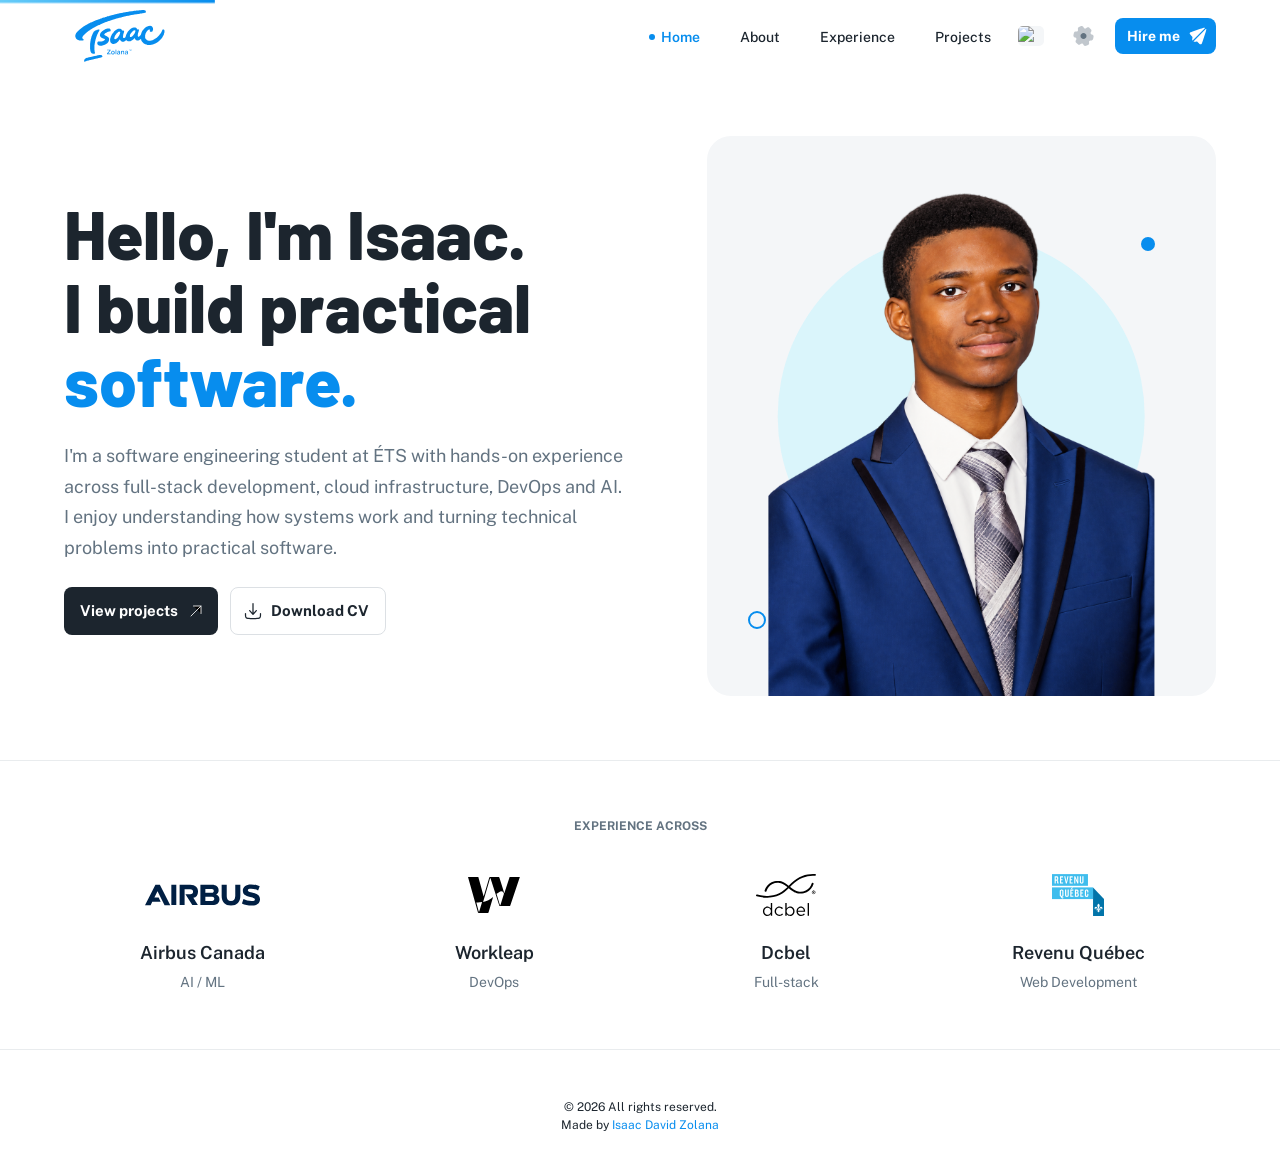
==== commit f39c6d3c: "Deploy portfolio" ====
--- a/index.html
+++ b/index.html
@@ -22,4 +22,4 @@
   if (colorScheme) {
     document.documentElement.setAttribute('data-color-scheme', colorScheme);
   }
-} catch(e){}})();</script><div id="root__layout" class="isaacdavidzolana__layout__root css-0"><header class="MuiPaper-root MuiPaper-elevation MuiPaper-elevation4 MuiAppBar-root MuiAppBar-colorTransparent MuiAppBar-positionSticky isaacdavidzolana__layout__header css-11avmkz" style="--Paper-shadow:var(--shadows-4);--Paper-overlay:var(--overlays-4)"><div class="MuiPaper-root MuiPaper-elevation MuiPaper-rounded MuiPaper-elevation0 MuiAlert-root MuiAlert-colorInfo MuiAlert-standardInfo MuiAlert-standard css-1p6cmv5" role="alert" style="--Paper-shadow:var(--shadows-0);--Paper-overlay:var(--overlays-0)"><div class="MuiAlert-icon css-gjavzr"><svg class="MuiSvgIcon-root MuiSvgIcon-fontSizeMedium css-mz9m0q" focusable="false" aria-hidden="true" viewBox="0 0 24 24"><path fill="currentColor" fill-rule="evenodd" d="M22 12c0 5.523-4.477 10-10 10S2 17.523 2 12S6.477 2 12 2s10 4.477 10 10m-10 5.75a.75.75 0 0 0 .75-.75v-6a.75.75 0 0 0-1.5 0v6c0 .414.336.75.75.75M12 7a1 1 0 1 1 0 2a1 1 0 0 1 0-2" clip-rule="evenodd"></path></svg></div><div class="MuiAlert-message css-127h8j3">This is an info Alert.</div></div><div class="MuiContainer-root MuiContainer-maxWidthLg css-o4pa05"><button class="MuiButtonBase-root MuiIconButton-root MuiIconButton-sizeMedium css-ili4ve" tabindex="0" type="button"><svg xmlns="http://www.w3.org/2000/svg" xmlns:xlink="http://www.w3.org/1999/xlink" aria-hidden="true" role="img" class="iconify iconify--custom isaacdavidzolana__iconify__root css-18oi841" id="_R_4qllajabsldb_" width="1em" height="1em" viewBox="0 0 24 24"><path fill="currentColor" opacity="0.4" d="M15.7798 4.5H5.2202C4.27169 4.5 3.5 5.06057 3.5 5.75042C3.5 6.43943 4.27169 7 5.2202 7H15.7798C16.7283 7 17.5 6.43943 17.5 5.75042C17.5 5.06054 16.7283 4.5 15.7798 4.5Z" ></path> <path fill="currentColor" d="M18.7798 10.75H8.2202C7.27169 10.75 6.5 11.3106 6.5 12.0004C6.5 12.6894 7.27169 13.25 8.2202 13.25H18.7798C19.7283 13.25 20.5 12.6894 20.5 12.0004C20.5 11.3105 19.7283 10.75 18.7798 10.75Z" ></path> <path fill="currentColor" d="M15.7798 17H5.2202C4.27169 17 3.5 17.5606 3.5 18.2504C3.5 18.9394 4.27169 19.5 5.2202 19.5H15.7798C16.7283 19.5 17.5 18.9394 17.5 18.2504C17.5 17.5606 16.7283 17 15.7798 17Z" ></path></svg></button><a class="MuiTypography-root MuiTypography-inherit MuiLink-root MuiLink-underlineNone isaacdavidzolana__logo__root css-zi5whq" aria-label="Isaac Zolana Logo" href="/"><svg width="100%" height="100%" viewBox="0 0 617 359" fill="none" xmlns="http://www.w3.org/2000/svg" aria-hidden="true" preserveAspectRatio="xMidYMid meet"><path d="M187 320 L186 319 L186 317 L185 316 L185 315 L180 311 L178 311 L177 310 L168 310 L167 311 L162 311 L161 312 L157 312 L156 313 L153 313 L152 314 L149 314 L148 315 L145 315 L144 316 L141 316 L140 317 L136 317 L135 318 L131 318 L130 319 L127 319 L126 320 L123 320 L122 321 L117 321 L116 322 L113 322 L112 323 L110 323 L109 324 L106 324 L105 325 L100 325 L99 326 L96 326 L95 327 L92 327 L91 328 L88 328 L87 329 L83 329 L82 330 L79 330 L78 331 L76 331 L75 332 L74 332 L73 333 L70 334 L64 340 L64 341 L62 344 L62 346 L61 347 L61 356 L63 358 L65 358 L67 356 L68 356 L73 353 L75 353 L76 352 L78 352 L79 351 L82 351 L83 350 L85 350 L86 349 L90 349 L91 348 L94 348 L95 347 L98 347 L99 346 L103 346 L104 345 L107 345 L108 344 L111 344 L112 343 L116 343 L117 342 L120 342 L121 341 L124 341 L125 340 L128 340 L129 339 L132 339 L133 338 L136 338 L137 337 L141 337 L142 336 L144 336 L145 335 L148 335 L149 334 L153 334 L154 333 L158 333 L159 332 L162 332 L163 331 L166 331 L167 330 L170 330 L171 329 L174 329 L175 328 L178 328 L179 327 L184 327 L186 325 L186 324 L187 323 Z M347 283 L344 286 L344 289 L348 289 L350 286 L352 286 L353 285 L355 285 L358 288 L358 290 L356 292 L351 292 L350 293 L347 293 L346 294 L345 294 L343 296 L343 297 L342 298 L342 300 L343 301 L343 303 L345 305 L345 306 L347 306 L348 307 L352 307 L353 306 L354 306 L356 304 L357 304 L359 306 L364 306 L364 304 L363 303 L363 287 L362 286 L362 285 L360 283 L359 283 L358 282 L349 282 L348 283 Z M357 295 L358 296 L358 299 L354 303 L350 303 L347 300 L347 299 L350 296 L352 296 L353 295 Z M316 283 L316 306 L321 306 L321 297 L322 296 L322 294 L321 293 L321 292 L322 291 L323 288 L325 286 L329 286 L331 288 L331 289 L332 290 L332 306 L337 306 L337 287 L336 286 L336 285 L334 283 L333 283 L332 282 L326 282 L323 284 L322 284 L321 283 L321 282 L320 282 L319 283 Z M293 283 L290 286 L290 289 L294 289 L297 286 L302 286 L304 288 L304 290 L301 292 L297 292 L296 293 L293 293 L292 294 L291 294 L289 296 L289 303 L290 304 L290 305 L291 305 L294 307 L298 307 L301 305 L304 305 L305 306 L310 306 L310 305 L309 304 L309 287 L308 286 L308 285 L306 283 L304 283 L303 282 L295 282 L294 283 Z M304 296 L304 299 L300 303 L297 303 L294 301 L294 298 L296 296 L297 296 L298 295 L300 295 L301 294 L302 294 Z M252 284 L249 287 L249 289 L248 290 L248 299 L250 301 L250 303 L252 305 L253 305 L254 306 L256 306 L257 307 L263 307 L264 306 L266 306 L270 302 L270 301 L271 300 L271 298 L272 297 L272 292 L271 291 L271 289 L270 288 L269 285 L268 284 L267 284 L266 283 L264 283 L263 282 L256 282 L255 283 Z M257 286 L262 286 L265 289 L265 290 L266 291 L266 297 L265 298 L265 299 L262 302 L257 302 L254 299 L254 297 L253 296 L253 291 L254 290 L254 289 Z M219 274 L219 278 L234 278 L235 279 L235 281 L234 282 L234 283 L233 284 L232 284 L232 285 L226 291 L226 292 L223 295 L223 296 L219 300 L219 306 L243 306 L244 305 L244 302 L243 301 L228 301 L227 300 L227 299 L235 290 L235 289 L238 286 L238 285 L243 280 L243 278 L244 277 L244 275 L243 274 Z M379 273 L379 281 L380 281 L380 280 L381 279 L382 279 L383 280 L383 282 L385 282 L386 279 L387 278 L389 278 L389 273 L387 273 L387 275 L386 276 L386 278 L385 279 L384 279 L382 277 L382 275 L381 274 L381 273 Z M375 273 L371 273 L371 274 L372 275 L372 282 L373 282 L373 275 L374 274 L375 274 Z M280 273 L279 274 L278 274 L278 306 L283 306 L283 274 Z M164 135 L157 135 L156 136 L152 136 L151 137 L149 137 L146 139 L144 139 L139 142 L137 142 L136 143 L135 143 L132 146 L131 146 L131 147 L130 148 L129 148 L127 150 L127 151 L126 152 L126 153 L125 154 L124 157 L122 159 L122 160 L120 163 L120 165 L118 167 L118 169 L116 172 L116 174 L114 177 L114 179 L113 180 L113 181 L112 182 L112 184 L111 185 L111 189 L109 192 L109 196 L108 197 L108 201 L106 204 L106 210 L105 211 L105 215 L104 216 L104 223 L103 224 L103 230 L102 231 L102 270 L103 271 L103 278 L104 279 L104 282 L105 283 L105 286 L106 287 L106 290 L107 290 L108 291 L108 293 L112 297 L112 298 L114 298 L116 300 L117 300 L118 301 L120 301 L121 302 L132 302 L133 301 L135 301 L135 299 L136 298 L136 295 L135 294 L135 291 L134 290 L134 287 L133 286 L133 278 L132 277 L132 243 L133 242 L133 237 L134 236 L134 231 L135 230 L135 226 L136 225 L136 219 L137 218 L137 216 L138 215 L138 212 L139 211 L139 206 L140 205 L140 203 L141 202 L141 199 L143 196 L143 193 L144 192 L144 190 L145 189 L145 187 L146 186 L146 184 L147 183 L147 180 L149 178 L149 176 L150 175 L150 173 L152 170 L152 168 L153 167 L154 164 L156 162 L156 159 L157 158 L157 157 L158 156 L159 156 L159 154 L160 153 L160 152 L162 150 L162 148 L164 146 L164 145 L167 140 L167 137 Z M240 130 L239 130 L236 128 L234 128 L233 127 L224 127 L223 128 L220 128 L219 129 L216 129 L215 130 L213 130 L212 131 L210 131 L209 132 L208 132 L207 133 L204 134 L202 136 L200 136 L198 138 L197 138 L196 139 L195 139 L193 141 L192 141 L192 142 L191 143 L190 143 L188 145 L187 145 L175 157 L175 159 L172 162 L172 164 L171 165 L171 169 L170 170 L170 177 L172 180 L172 182 L173 183 L173 184 L179 190 L182 191 L184 193 L186 193 L191 196 L193 196 L198 199 L200 199 L201 200 L202 200 L205 203 L205 204 L204 205 L204 206 L201 209 L200 209 L198 211 L195 212 L193 214 L191 214 L190 215 L188 215 L187 216 L184 216 L183 217 L180 217 L179 218 L157 218 L153 222 L153 224 L152 225 L152 234 L153 235 L154 238 L157 241 L158 241 L159 242 L159 243 L161 243 L163 245 L167 245 L168 246 L181 246 L182 247 L184 247 L184 246 L185 245 L190 245 L191 244 L194 244 L197 242 L199 242 L202 240 L204 240 L205 239 L206 239 L207 238 L210 237 L215 233 L218 232 L223 227 L223 226 L227 222 L227 221 L229 219 L229 218 L231 215 L231 213 L233 211 L233 197 L232 196 L232 194 L230 192 L230 191 L226 187 L225 187 L222 184 L221 184 L219 182 L218 182 L217 181 L216 181 L215 180 L214 180 L213 179 L210 178 L208 176 L206 176 L205 175 L204 175 L200 171 L200 168 L202 166 L202 165 L206 161 L207 161 L209 159 L210 159 L211 158 L214 157 L216 155 L217 155 L222 152 L224 152 L225 151 L227 151 L228 150 L230 150 L231 149 L235 149 L235 148 L236 147 L237 147 L238 148 L240 148 L243 145 L243 144 L244 143 L244 137 L243 136 L243 134 L240 131 Z M616 144 L612 135 L609 134 L603 135 L599 141 L599 144 L597 146 L595 152 L585 167 L583 168 L582 171 L576 178 L562 191 L554 197 L549 199 L548 201 L546 201 L544 203 L542 203 L533 208 L516 212 L507 212 L496 209 L485 198 L482 191 L482 175 L483 170 L485 167 L485 163 L493 148 L502 138 L509 134 L512 134 L515 136 L514 145 L516 150 L518 151 L529 151 L533 147 L537 135 L536 124 L531 115 L525 111 L522 111 L518 109 L506 110 L493 115 L488 118 L486 121 L483 121 L463 144 L458 154 L454 165 L454 168 L450 174 L439 184 L434 184 L432 182 L431 178 L432 165 L434 157 L436 154 L436 151 L439 145 L439 136 L435 133 L428 134 L422 124 L415 120 L402 120 L398 122 L395 122 L385 128 L373 138 L362 151 L352 169 L346 188 L339 194 L332 194 L330 192 L330 187 L329 186 L331 170 L337 151 L336 143 L329 141 L323 142 L320 136 L316 132 L308 129 L295 130 L280 138 L267 149 L266 152 L260 158 L253 168 L244 186 L243 193 L241 197 L240 202 L241 218 L246 227 L250 230 L258 234 L266 234 L267 233 L273 233 L280 229 L282 229 L296 217 L306 203 L308 203 L312 211 L322 219 L334 219 L341 216 L350 208 L354 208 L357 212 L363 215 L376 216 L381 215 L389 211 L400 203 L409 194 L411 196 L411 199 L418 207 L425 210 L434 210 L440 208 L452 200 L455 204 L455 209 L460 218 L473 231 L488 239 L493 239 L497 241 L503 241 L504 242 L515 242 L516 241 L535 239 L556 230 L570 221 L580 213 L597 195 L597 193 L602 188 L602 186 L611 171 L613 161 L615 157 Z M308 150 L310 152 L310 156 L309 157 L309 160 L308 161 L308 164 L307 165 L307 167 L304 172 L304 174 L303 175 L303 176 L301 178 L301 179 L299 181 L299 182 L297 184 L297 185 L294 188 L294 189 L286 197 L285 197 L281 201 L278 201 L277 202 L274 202 L272 200 L271 200 L269 197 L269 193 L270 192 L270 188 L272 186 L272 183 L273 182 L273 180 L275 178 L276 175 L278 173 L278 172 L280 170 L280 169 L282 167 L282 166 L286 162 L286 161 L289 158 L290 158 L294 154 L295 154 L295 153 L296 152 L297 152 L298 151 L300 151 L301 150 L304 150 L305 149 Z M412 139 L414 141 L414 143 L415 144 L415 147 L414 148 L414 150 L413 151 L413 153 L412 154 L412 156 L411 157 L411 159 L410 160 L410 161 L408 163 L408 164 L405 167 L404 170 L400 174 L400 175 L394 181 L393 181 L390 184 L389 184 L388 185 L386 185 L385 186 L379 186 L377 184 L377 173 L379 170 L379 168 L381 166 L381 165 L382 164 L382 163 L384 161 L384 160 L390 154 L390 153 L398 145 L399 145 L402 142 L403 142 L404 141 L406 141 L409 139 Z M487 9 L484 4 L482 4 L479 1 L476 1 L475 0 L457 0 L456 1 L447 1 L446 2 L439 2 L438 3 L420 4 L419 5 L412 5 L411 6 L404 6 L403 7 L397 7 L396 8 L391 8 L390 9 L370 11 L369 12 L364 12 L358 14 L352 14 L346 16 L340 16 L339 17 L335 17 L334 18 L330 18 L329 19 L305 23 L301 25 L291 26 L279 30 L275 30 L266 33 L257 34 L253 36 L249 36 L245 38 L237 39 L229 43 L220 44 L218 46 L214 46 L211 48 L208 48 L202 51 L195 52 L192 54 L189 54 L180 58 L176 58 L166 63 L163 63 L155 67 L147 69 L144 71 L142 71 L139 73 L127 77 L125 79 L123 79 L114 84 L105 87 L101 90 L96 91 L93 94 L89 95 L84 99 L65 109 L64 111 L59 113 L39 127 L28 136 L12 152 L4 163 L4 165 L1 169 L1 173 L0 174 L0 184 L5 196 L12 203 L19 207 L25 208 L28 210 L35 210 L36 211 L43 211 L44 210 L52 210 L57 208 L57 202 L48 195 L49 187 L56 176 L74 158 L93 143 L100 139 L103 136 L110 133 L111 131 L116 129 L119 126 L123 125 L136 117 L158 106 L161 106 L162 104 L167 103 L175 98 L187 94 L211 83 L215 83 L217 81 L222 80 L230 76 L233 76 L263 65 L270 64 L284 59 L288 59 L291 57 L295 57 L302 54 L310 53 L313 51 L316 51 L325 48 L329 48 L330 47 L334 47 L339 45 L348 44 L353 42 L357 42 L362 40 L366 40 L367 39 L371 39 L372 38 L376 38 L377 37 L381 37 L387 35 L393 35 L397 33 L403 33 L407 31 L422 30 L423 29 L428 29 L429 28 L434 28 L435 27 L441 27 L442 26 L447 26 L448 25 L454 25 L455 24 L460 24 L461 23 L468 23 L472 21 L484 19 L487 15 Z" fill="var(--palette-primary-main)" fill-rule="evenodd" clip-rule="evenodd"></path></svg></a><div class="css-mxmcl7"></div><nav class="css-8lk7nz"><ul class="isaacdavidzolana__nav__ul css-c5pyi8"><li class="isaacdavidzolana__nav__li css-233int"><a class="MuiButtonBase-root isaacdavidzolana__nav__item__root --active css-jp7dmd" tabindex="0" aria-label="Home" href="/"><span class="css-1pq52q7"> <!-- -->Home</span></a></li><li class="isaacdavidzolana__nav__li css-233int"><a class="MuiButtonBase-root isaacdavidzolana__nav__item__root css-1m6n5gq" tabindex="0" aria-label="About" href="/about/"><span class="css-qtxf8a"> <!-- -->About</span></a></li><li class="isaacdavidzolana__nav__li css-233int"><a class="MuiButtonBase-root isaacdavidzolana__nav__item__root css-1m6n5gq" tabindex="0" aria-label="Experience" href="/experience/"><span class="css-qtxf8a"> <!-- -->Experience</span></a></li><li class="isaacdavidzolana__nav__li css-233int"><a class="MuiButtonBase-root isaacdavidzolana__nav__item__root css-1m6n5gq" tabindex="0" aria-label="Projects" href="/projects/"><span class="css-qtxf8a"> <!-- -->Projects</span></a></li></ul></nav><div class="MuiBox-root css-1vre1hg"><button class="MuiButtonBase-root MuiIconButton-root MuiIconButton-sizeMedium css-1x0cr0q" tabindex="0" role="button" aria-label="Change language"><span class="isaacdavidzolana__flag__icon__root css-1sktlea"><img loading="lazy" alt="GB" src="https://purecatamphetamine.github.io/country-flag-icons/3x2/GB.svg" class="isaacdavidzolana__flag__icon__img css-7ycx96"/></span></button><button class="MuiButtonBase-root MuiIconButton-root MuiIconButton-sizeMedium css-1x0cr0q" tabindex="0" role="button" aria-label="Settings"><span class="MuiBadge-root css-chz7cr"><svg class="MuiSvgIcon-root MuiSvgIcon-fontSizeMedium css-mz9m0q" focusable="false" aria-hidden="true" viewBox="0 0 24 24"><path fill="currentColor" fill-rule="evenodd" d="M14.279 2.152C13.909 2 13.439 2 12.5 2s-1.408 0-1.779.152a2.008 2.008 0 0 0-1.09 1.083c-.094.223-.13.484-.145.863a1.615 1.615 0 0 1-.796 1.353a1.64 1.64 0 0 1-1.579.008c-.338-.178-.583-.276-.825-.308a2.026 2.026 0 0 0-1.49.396c-.318.242-.553.646-1.022 1.453c-.47.807-.704 1.21-.757 1.605c-.07.526.074 1.058.4 1.479c.148.192.357.353.68.555c.477.297.783.803.783 1.361c0 .558-.306 1.064-.782 1.36c-.324.203-.533.364-.682.556a1.99 1.99 0 0 0-.399 1.479c.053.394.287.798.757 1.605c.47.807.704 1.21 1.022 1.453c.424.323.96.465 1.49.396c.242-.032.487-.13.825-.308a1.64 1.64 0 0 1 1.58.008c.486.28.774.795.795 1.353c.015.38.051.64.145.863c.204.49.596.88 1.09 1.083c.37.152.84.152 1.779.152s1.409 0 1.779-.152a2.008 2.008 0 0 0 1.09-1.083c.094-.223.13-.483.145-.863c.02-.558.309-1.074.796-1.353a1.64 1.64 0 0 1 1.579-.008c.338.178.583.276.825.308c.53.07 1.066-.073 1.49-.396c.318-.242.553-.646 1.022-1.453c.47-.807.704-1.21.757-1.605a1.99 1.99 0 0 0-.4-1.479c-.148-.192-.357-.353-.68-.555c-.477-.297-.783-.803-.783-1.361c0-.558.306-1.064.782-1.36c.324-.203.533-.364.682-.556a1.99 1.99 0 0 0 .399-1.479c-.053-.394-.287-.798-.757-1.605c-.47-.807-.704-1.21-1.022-1.453a2.026 2.026 0 0 0-1.49-.396c-.242.032-.487.13-.825.308a1.64 1.64 0 0 1-1.58-.008a1.615 1.615 0 0 1-.795-1.353c-.015-.38-.051-.64-.145-.863a2.007 2.007 0 0 0-1.09-1.083" clip-rule="evenodd" opacity="0.4"></path><path fill="currentColor" d="M15.523 12c0 1.657-1.354 3-3.023 3c-1.67 0-3.023-1.343-3.023-3S10.83 9 12.5 9c1.67 0 3.023 1.343 3.023 3"></path></svg><span class="MuiBadge-badge MuiBadge-dot MuiBadge-invisible MuiBadge-anchorOriginTopRight MuiBadge-anchorOriginTopRightRectangular MuiBadge-overlapRectangular MuiBadge-colorError css-3f9ep2"></span></span></button><a class="MuiButtonBase-root MuiButton-root MuiButton-contained MuiButton-containedPrimary MuiButton-sizeMedium MuiButton-containedSizeMedium MuiButton-colorPrimary MuiButton-disableElevation MuiButton-root MuiButton-contained MuiButton-containedPrimary MuiButton-sizeMedium MuiButton-containedSizeMedium MuiButton-colorPrimary MuiButton-disableElevation css-1xh5hxw" tabindex="0" rel="noopener noreferrer" target="_blank" href="mailto:IsaacZolana.dev@gmail.com?subject=Opportunity%20to%20connect&amp;body=Hi%20Isaac%2C%0A%0AI%20came%20across%20your%20portfolio%20and%20would%20like%20to%20connect%20about...">Hire me<span class="MuiButton-icon MuiButton-endIcon MuiButton-iconSizeMedium css-1g78ho2"><svg xmlns="http://www.w3.org/2000/svg" xmlns:xlink="http://www.w3.org/1999/xlink" aria-hidden="true" role="img" class="iconify iconify--solar isaacdavidzolana__iconify__root css-eadae1" id="_R_ldfblajabsldb_" width="1em" height="1em" viewBox="0 0 24 24"><path d="M17.4975 18.4851L20.6281 9.09378C21.419 6.72107 21.9594 5.1 21.9978 3.97919C22.0108 3.60165 21.5845 3.47624 21.3173 3.74336L6.85855 18.2022C6.62519 18.4355 6.6807 18.8286 6.99826 18.9185C7.02946 18.9273 7.0609 18.9356 7.09257 18.9433C7.59254 19.0657 8.24578 18.977 9.5522 18.7997L9.62363 18.79C9.99191 18.74 10.1761 18.715 10.3529 18.7257C10.6738 18.7451 10.9838 18.8496 11.251 19.0286C11.3981 19.1271 11.5295 19.2586 11.7923 19.5213L12.0436 19.7726C13.5539 21.2828 14.309 22.0379 15.1101 21.9986C15.3309 21.9877 15.5479 21.9365 15.7503 21.8475C16.4844 21.5244 16.8221 20.5113 17.4975 18.4851Z" fill="currentColor"/><path d="M14.906 3.37194L5.57477 6.48223C3.49295 7.17615 2.45203 7.5231 2.13608 8.28642C2.06182 8.46582 2.01692 8.65601 2.00311 8.84968C1.94433 9.6737 2.72018 10.4495 4.27188 12.0012L4.55451 12.2838C4.80921 12.5385 4.93655 12.6658 5.03282 12.8076C5.22269 13.0871 5.33046 13.4143 5.34393 13.752C5.35076 13.9232 5.32403 14.1013 5.27057 14.4575C5.07488 15.7613 4.97703 16.4131 5.0923 16.9148C5.09632 16.9322 5.1005 16.9497 5.10484 16.967C5.18629 17.292 5.58551 17.3539 5.82242 17.117L20.2567 2.68271C20.5238 2.41559 20.3984 1.9893 20.0209 2.00224C18.9 2.04066 17.2788 2.58102 14.906 3.37194Z" fill="currentColor"/></svg></span></a></div></div></header><main class="isaacdavidzolana__layout__main css-3nvmy0"><div class="MuiBox-root css-0"><div class="isaacdavidzolana__scroll__progress__linear css-diin1h" style="transform:scaleX(0)"></div></div><button class="MuiButtonBase-root MuiFab-root MuiFab-circular MuiFab-sizeMedium MuiFab-primary MuiFab-root MuiFab-circular MuiFab-sizeMedium MuiFab-primary css-10rhi1o" tabindex="0" type="button" aria-label="Back to top"><svg xmlns="http://www.w3.org/2000/svg" xmlns:xlink="http://www.w3.org/1999/xlink" aria-hidden="true" role="img" class="iconify iconify--solar isaacdavidzolana__iconify__root css-18oi841" id="_R_395flabsldb_" width="1em" height="1em" viewBox="0 0 24 24"><path fill="currentColor" d="M5 17.75a.75.75 0 0 1-.488-1.32l7-6a.75.75 0 0 1 .976 0l7 6A.75.75 0 0 1 19 17.75z" opacity="0.4"/><path fill="currentColor" fill-rule="evenodd" d="M4.43 13.488a.75.75 0 0 0 1.058.081L12 7.988l6.512 5.581a.75.75 0 1 0 .976-1.138l-7-6a.75.75 0 0 0-.976 0l-7 6a.75.75 0 0 0-.081 1.057" clip-rule="evenodd"/></svg></button><section class="MuiBox-root css-1iqpzie"><div class="MuiContainer-root MuiContainer-maxWidthLg css-luesgf"><div class="MuiBox-root css-1768s0i"><div class="MuiStack-root css-6o891a"><h1 class="MuiTypography-root MuiTypography-h1 css-kkha0i">Hello, I&#x27;m Isaac.<br/>I build practical<!-- --> <span class="MuiBox-root css-3wvdnu">software.</span></h1><h6 class="MuiTypography-root MuiTypography-h6 css-12f73wh">I&#x27;m a software engineering student at ÉTS with hands-on experience across full-stack development, cloud infrastructure, DevOps and AI. I enjoy understanding how systems work and turning technical problems into practical software.</h6><div class="MuiStack-root css-19ft8a1"><a class="MuiButtonBase-root MuiButton-root MuiButton-contained MuiButton-containedInherit MuiButton-sizeLarge MuiButton-containedSizeLarge MuiButton-colorInherit MuiButton-disableElevation MuiButton-root MuiButton-contained MuiButton-containedInherit MuiButton-sizeLarge MuiButton-containedSizeLarge MuiButton-colorInherit MuiButton-disableElevation css-19gbo7k" tabindex="0" href="/projects">View projects<span class="MuiButton-icon MuiButton-endIcon MuiButton-iconSizeLarge css-zxkh6t"><svg xmlns="http://www.w3.org/2000/svg" xmlns:xlink="http://www.w3.org/1999/xlink" aria-hidden="true" role="img" class="iconify iconify--solar isaacdavidzolana__iconify__root css-eadae1" id="_R_ldbed9lflabsldb_" width="1em" height="1em" viewBox="0 0 24 24"><path d="M6 18L18 6M18 15V6H9" stroke="currentColor" stroke-linecap="round" stroke-linejoin="round"/></svg></span></a><a class="MuiButtonBase-root MuiButton-root MuiButton-outlined MuiButton-outlinedInherit MuiButton-sizeLarge MuiButton-outlinedSizeLarge MuiButton-colorInherit MuiButton-disableElevation MuiButton-root MuiButton-outlined MuiButton-outlinedInherit MuiButton-sizeLarge MuiButton-outlinedSizeLarge MuiButton-colorInherit MuiButton-disableElevation css-1q9z50x" tabindex="0" href="/assets/cv/Isaac D. Zolana [ENG] - public.pdf"><span class="MuiButton-icon MuiButton-startIcon MuiButton-iconSizeLarge css-j2as55"><svg xmlns="http://www.w3.org/2000/svg" xmlns:xlink="http://www.w3.org/1999/xlink" aria-hidden="true" role="img" class="iconify iconify--solar isaacdavidzolana__iconify__root css-eadae1" id="_R_hdded9lflabsldb_" width="1em" height="1em" viewBox="0 0 24 24"><path d="M12.5535 16.5061C12.4114 16.6615 12.2106 16.75 12 16.75C11.7894 16.75 11.5886 16.6615 11.4465 16.5061L7.44648 12.1311C7.16698 11.8254 7.18822 11.351 7.49392 11.0715C7.79963 10.792 8.27402 10.8132 8.55352 11.1189L11.25 14.0682V3C11.25 2.58579 11.5858 2.25 12 2.25C12.4142 2.25 12.75 2.58579 12.75 3V14.0682L15.4465 11.1189C15.726 10.8132 16.2004 10.792 16.5061 11.0715C16.8118 11.351 16.833 11.8254 16.5535 12.1311L12.5535 16.5061Z" fill="currentColor"/><path d="M3.75 15C3.75 14.5858 3.41422 14.25 3 14.25C2.58579 14.25 2.25 14.5858 2.25 15V15.0549C2.24998 16.4225 2.24996 17.5248 2.36652 18.3918C2.48754 19.2919 2.74643 20.0497 3.34835 20.6516C3.95027 21.2536 4.70814 21.5125 5.60825 21.6335C6.47522 21.75 7.57754 21.75 8.94513 21.75H15.0549C16.4225 21.75 17.5248 21.75 18.3918 21.6335C19.2919 21.5125 20.0497 21.2536 20.6517 20.6516C21.2536 20.0497 21.5125 19.2919 21.6335 18.3918C21.75 17.5248 21.75 16.4225 21.75 15.0549V15C21.75 14.5858 21.4142 14.25 21 14.25C20.5858 14.25 20.25 14.5858 20.25 15C20.25 16.4354 20.2484 17.4365 20.1469 18.1919C20.0482 18.9257 19.8678 19.3142 19.591 19.591C19.3142 19.8678 18.9257 20.0482 18.1919 20.1469C17.4365 20.2484 16.4354 20.25 15 20.25H9C7.56459 20.25 6.56347 20.2484 5.80812 20.1469C5.07435 20.0482 4.68577 19.8678 4.40901 19.591C4.13225 19.3142 3.9518 18.9257 3.85315 18.1919C3.75159 17.4365 3.75 16.4354 3.75 15Z" fill="currentColor"/></svg></span>Download CV</a></div></div><div class="MuiBox-root css-17rqx61"><div class="MuiBox-root css-1gq2oqu"></div><img class="MuiBox-root css-1qu43eo" src="/assets/images/home/portrait.png" alt="Isaac Zolana"/><div class="MuiBox-root css-1amb2kz"></div><div class="MuiBox-root css-r10pks"></div></div></div></div></section><section class="MuiBox-root css-1um8b6k"><div class="MuiContainer-root MuiContainer-maxWidthLg MuiBox-root css-1v561sg"><p class="MuiTypography-root MuiTypography-overline css-1snk5f5" style="opacity:0;transform:translateY(120px)">Experience across</p><div class="MuiGrid-root MuiGrid-container MuiGrid-direction-xs-row MuiGrid-spacing-xs-5 MuiGrid-spacing-md-2 css-1p7halo"><div class="MuiGrid-root MuiGrid-direction-xs-row MuiGrid-grid-xs-6 MuiGrid-grid-md-3 css-13irfhi"><div class="MuiBox-root css-133g5fv" style="opacity:0;transform:translateY(120px)"><div class="MuiBox-root css-14boz7w"><img class="MuiBox-root css-lheggl" src="/assets/logos/companies/airbus.svg" alt="Airbus Canada logo"/></div><h6 class="MuiTypography-root MuiTypography-h6 css-12hqwnm">Airbus Canada</h6><p class="MuiTypography-root MuiTypography-body2 css-2r2iir">AI / ML</p></div></div><div class="MuiGrid-root MuiGrid-direction-xs-row MuiGrid-grid-xs-6 MuiGrid-grid-md-3 css-13irfhi"><div class="MuiBox-root css-133g5fv" style="opacity:0;transform:translateY(120px)"><div class="MuiBox-root css-14boz7w"><img class="MuiBox-root css-s6h6ae" src="/assets/logos/companies/workleap.svg" alt="Workleap logo"/></div><h6 class="MuiTypography-root MuiTypography-h6 css-12hqwnm">Workleap</h6><p class="MuiTypography-root MuiTypography-body2 css-2r2iir">DevOps</p></div></div><div class="MuiGrid-root MuiGrid-direction-xs-row MuiGrid-grid-xs-6 MuiGrid-grid-md-3 css-13irfhi"><div class="MuiBox-root css-133g5fv" style="opacity:0;transform:translateY(120px)"><div class="MuiBox-root css-14boz7w"><img class="MuiBox-root css-14tyhzf" src="/assets/logos/companies/dcbel.svg" alt="Dcbel logo"/></div><h6 class="MuiTypography-root MuiTypography-h6 css-12hqwnm">Dcbel</h6><p class="MuiTypography-root MuiTypography-body2 css-2r2iir">Full-stack</p></div></div><div class="MuiGrid-root MuiGrid-direction-xs-row MuiGrid-grid-xs-6 MuiGrid-grid-md-3 css-13irfhi"><div class="MuiBox-root css-133g5fv" style="opacity:0;transform:translateY(120px)"><div class="MuiBox-root css-14boz7w"><img class="MuiBox-root css-1bbuz5d" src="/assets/logos/companies/revenu-quebec.svg" alt="Revenu Québec logo"/></div><h6 class="MuiTypography-root MuiTypography-h6 css-12hqwnm">Revenu Québec</h6><p class="MuiTypography-root MuiTypography-body2 css-2r2iir">Web Development</p></div></div></div></div></section><!--$--><!--/$--></main><footer class="css-yj1rsq"><div class="MuiContainer-root MuiContainer-maxWidthLg css-luesgf"><div class="MuiBox-root css-p630vq">© 2026 All rights reserved.<br/>Made by<!-- --> <a class="MuiTypography-root MuiTypography-inherit MuiLink-root MuiLink-underlineHover css-u4pnn4" href="https://www.linkedin.com/in/isaac-zolana/">Isaac David Zolana</a></div></div></footer></div><script src="/_next/static/chunks/3mc6dra1m0098.js" id="_R_" async=""></script><script>(self.__next_f=self.__next_f||[]).push([0])</script><script>self.__next_f.push([1,"1:\"$Sreact.fragment\"\n2:I[25955,[\"/_next/static/chunks/0528ucir2cmti.js\",\"/_next/static/chunks/42y6c5c4ouv-j.js\",\"/_next/static/chunks/00liw370i71kf.js\",\"/_next/static/chunks/2dp-d6590is6x.js\",\"/_next/static/chunks/1k63333qewf-7.js\",\"/_next/static/chunks/3gh5hcrfu27t6.js\"],\"I18nProvider\"]\n3:I[86760,[\"/_next/static/chunks/0528ucir2cmti.js\",\"/_next/static/chunks/42y6c5c4ouv-j.js\",\"/_next/static/chunks/00liw370i71kf.js\",\"/_next/static/chunks/2dp-d6590is6x.js\",\"/_next/static/chunks/1k63333qewf-7.js\",\"/_next/static/chunks/3gh5hcrfu27t6.js\"],\"SettingsProvider\"]\n4:I[52669,[\"/_next/static/chunks/0528ucir2cmti.js\",\"/_next/static/chunks/42y6c5c4ouv-j.js\",\"/_next/static/chunks/00liw370i71kf.js\",\"/_next/static/chunks/2dp-d6590is6x.js\",\"/_next/static/chunks/1k63333qewf-7.js\",\"/_next/static/chunks/3gh5hcrfu27t6.js\"],\"default\"]\n5:I[1654,[\"/_next/static/chunks/0528ucir2cmti.js\",\"/_next/static/chunks/42y6c5c4ouv-j.js\",\"/_next/static/chunks/00liw370i71kf.js\",\"/_next/static/chunks/2dp-d6590is6x.js\",\"/_next/static/chunks/1k63333qewf-7.js\",\"/_next/static/chunks/3gh5hcrfu27t6.js\"],\"ThemeProvider\"]\n6:I[93430,[\"/_next/static/chunks/0528ucir2cmti.js\",\"/_next/static/chunks/42y6c5c4ouv-j.js\",\"/_next/static/chunks/00liw370i71kf.js\",\"/_next/static/chunks/2dp-d6590is6x.js\",\"/_next/static/chunks/1k63333qewf-7.js\",\"/_next/static/chunks/3gh5hcrfu27t6.js\"],\"MotionLazy\"]\n7:I[6469,[\"/_next/static/chunks/0528ucir2cmti.js\",\"/_next/static/chunks/42y6c5c4ouv-j.js\",\"/_next/static/chunks/00liw370i71kf.js\",\"/_next/static/chunks/2dp-d6590is6x.js\",\"/_next/static/chunks/1k63333qewf-7.js\",\"/_next/static/chunks/3gh5hcrfu27t6.js\"],\"Snackbar\"]\n8:I[16271,[\"/_next/static/chunks/0528ucir2cmti.js\",\"/_next/static/chunks/42y6c5c4ouv-j.js\",\"/_next/static/chunks/00liw370i71kf.js\",\"/_next/static/chunks/2dp-d6590is6x.js\",\"/_next/static/chunks/1k63333qewf-7.js\",\"/_next/static/chunks/3gh5hcrfu27t6.js\"],\"ProgressBar\"]\n9:I[31289,[\"/_next/static/chunks/0528ucir2cmti.js\",\"/_next/static/chunks/42y6c5c4ouv-j.js\",\"/_next/static/chunks/00liw370i71kf.js\",\"/_next/static/chunks/2dp-d6590is6x.js\",\"/_next/static/chunks/1k63333qewf-7.js\",\"/_next/static/chunks/3gh5hcrfu27t6.js\"],\"SettingsDrawer\"]\na:I[39756,[\"/_next/static/chunks/0528ucir2cmti.js\",\"/_next/static/chunks/42y6c5c4ouv-j.js\",\"/_next/static/chunks/00liw370i71kf.js\",\"/_next/static/chunks/2dp-d6590is6x.js\",\"/_next/static/chunks/1k63333qewf-7.js\",\"/_next/static/chunks/3gh5hcrfu27t6.js\"],\"default\"]\nb:I[37457,[\"/_next/static/chunks/0528ucir2cmti.js\",\"/_next/static/chunks/42y6c5c4ouv-j.js\",\"/_next/static/chunks/00liw370i71kf.js\",\"/_next/static/chunks/2dp-d6590is6x.js\",\"/_next/static/chunks/1k63333qewf-7.js\",\"/_next/static/chunks/3gh5hcrfu27t6.js\"],\"default\"]\nc:I[6329,[\"/_next/static/chunks/0528ucir2cmti.js\",\"/_next/static/chunks/42y6c5c4ouv-j.js\",\"/_next/static/chunks/00liw370i71kf.js\",\"/_next/static/chunks/2dp-d6590is6x.js\",\"/_next/static/chunks/1k63333qewf-7.js\",\"/_next/static/chunks/3gh5hcrfu27t6.js\",\"/_next/static/chunks/0lp74vo5ang8q.js\",\"/_next/static/chunks/3km7w1s2x0y85.js\",\"/_next/static/chunks/1p_-jr2lpnd92.js\",\"/_next/static/chunks/2u5ssy4p8i0ps.js\"],\"NotFoundView\"]\nd:I[96526,[\"/_next/static/chunks/0528ucir2cmti.js\",\"/_next/static/chunks/42y6c5c4ouv-j.js\",\"/_next/static/chunks/00liw370i71kf.js\",\"/_next/static/chunks/2dp-d6590is6x.js\",\"/_next/static/chunks/1k63333qewf-7.js\",\"/_next/static/chunks/3gh5hcrfu27t6.js\",\"/_next/static/chunks/3zw_by3eplujv.js\",\"/_next/static/chunks/3hjgbspgt3kww.js\",\"/_next/static/chunks/2u5ssy4p8i0ps.js\",\"/_next/static/chunks/1p_-jr2lpnd92.js\",\"/_next/static/chunks/0k1bw_o-p8ww_.js\"],\"MainLayout\"]\ne:I[40462,[\"/_next/static/chunks/0528ucir2cmti.js\",\"/_next/static/chunks/42y6c5c4ouv-j.js\",\"/_next/static/chunks/00liw370i71kf.js\",\"/_next/static/chunks/2dp-d6590is6x.js\",\"/_next/static/chunks/1k63333qewf-7.js\",\"/_next/static/chunks/3gh5hcrfu27t6.js\",\"/_next/static/chunks/3zw_by3eplujv.js\",\"/_next/static/chunks/3hjgbspgt3kww.js\",\"/_next/static/chunks/2u5ssy4p8i0ps.js\",\"/_next/static/chunks/1p_-jr2lpnd92.js\",\"/_next/static/chunks/0k1bw_o-p8ww_.js\",\"/_next/static/chunks/2scldfeq9193_.js\"],\"default\"]\nf:I[97367,[\"/_next/static/chunks/0528ucir2cmti.js\",\"/_next/static/chunks/42y6c5c4ouv-j.js\",\"/_next/static/chunks/00liw370i71kf.js\",\"/_next/static/chunks/2dp-d6590is6x.js\",\"/_next/static/chunks/1k63333qewf-7.js\",\"/_next/static/chunks/3gh5hcrfu27t6.js\"],\"OutletBoundary\"]\n10:\"$Sreact.suspense\"\n12:I[97367,[\"/_next/static/chunks/0528ucir2cmti.js\",\"/_next/static/chunks/42y6c5c4ouv-j.js\",\"/_next/static/chunks/00liw370i71kf.js\",\"/_next/static/chunks/2dp-d6590is6x.js\",\"/_next/static/chunks/1k63333qewf-7.js\",\"/_next/static/chunks/3gh5hcrfu27t6.js\"],\"ViewportBoundary\"]\n14:I[97367,[\"/_next/static/chunks/0528ucir2cmti.js\",\"/_next/static/chunks/42y6c5c4ouv-j.js\",\"/_next/static/chunks/00liw370i71kf.js\",\"/_next/static/chunks/2dp-d6590is6x.js\",\"/_next/static/chunks/1k63333qewf-7.js\",\"/_next/static/chunks/3gh5hcrfu27t6.js\"],\"MetadataBoundary\"]\n16:I[68027,[\"/_next/static/chunks/0528ucir2cmti.js\",\"/_next/static/chunks/42y6c5c4ouv-j.js\",\"/_next/static/chunks/00liw370i71kf.js\",\"/_next/static/chunks/2dp-d6590is6x.js\",\"/_next/static/chunks/1k63333qewf-7.js\",\"/_next/static/chunks/3gh5hcrfu27t6.js\"],\"default\",1]\n:HL[\"/_next/static/chunks/0627fn-pt8vxz.css\",\"style\"]\n:HC[\"/\",\"\"]\n0:{\"P\":null,\"c\":[\"\",\"\"],\"q\":\"\",\"i\":false,\"f\":[[[\"\",{\"children\":[\"(home)\",{\"children\":[\"__PAGE__\",{},\"$undefined\",\"$undefined\",4608]},\"$undefined\",\"$undefined\",4608]},\"$undefined\",\"$undefined\",4624],[[\"$\",\"$1\",\"c\",{\"children\":[[[\"$\",\"link\",\"0\",{\"rel\":\"stylesheet\",\"href\":\"/_next/static/chunks/0627fn-pt8vxz.css\",\"precedence\":\"next\",\"crossOrigin\":\"$undefined\",\"nonce\":\"$undefined\"}],[\"$\",\"script\",\"script-0\",{\"src\":\"/_next/static/chunks/0528ucir2cmti.js\",\"async\":true,\"nonce\":\"$undefined\"}],[\"$\",\"script\",\"script-1\",{\"src\":\"/_next/static/chunks/42y6c5c4ouv-j.js\",\"async\":true,\"nonce\":\"$undefined\"}],[\"$\",\"script\",\"script-2\",{\"src\":\"/_next/static/chunks/00liw370i71kf.js\",\"async\":true,\"nonce\":\"$undefined\"}],[\"$\",\"script\",\"script-3\",{\"src\":\"/_next/static/chunks/2dp-d6590is6x.js\",\"async\":true,\"nonce\":\"$undefined\"}],[\"$\",\"script\",\"script-4\",{\"src\":\"/_next/static/chunks/1k63333qewf-7.js\",\"async\":true,\"nonce\":\"$undefined\"}],[\"$\",\"script\",\"script-5\",{\"src\":\"/_next/static/chunks/3gh5hcrfu27t6.js\",\"async\":true,\"nonce\":\"$undefined\"}]],[\"$\",\"html\",null,{\"lang\":\"en\",\"dir\":\"ltr\",\"suppressHydrationWarning\":true,\"children\":[\"$\",\"body\",null,{\"children\":[[[\"$\",\"script\",\"mui-color-scheme-init\",{\"suppressHydrationWarning\":true,\"nonce\":\"$undefined\",\"dangerouslySetInnerHTML\":{\"__html\":\"(function() {\\ntry {\\n  let colorScheme = '';\\n  const mode = localStorage.getItem('theme-mode') || 'light';\\n  const dark = localStorage.getItem('mui-color-scheme-dark') || 'dark';\\n  const light = localStorage.getItem('mui-color-scheme-light') || 'light';\\n  if (mode === 'system') {\\n    // handle system mode\\n    const mql = window.matchMedia('(prefers-color-scheme: dark)');\\n    if (mql.matches) {\\n      colorScheme = dark\\n    } else {\\n      colorScheme = light\\n    }\\n  }\\n  if (mode === 'light') {\\n    colorScheme = light;\\n  }\\n  if (mode === 'dark') {\\n    colorScheme = dark;\\n  }\\n  if (colorScheme) {\\n    document.documentElement.setAttribute('data-color-scheme', colorScheme);\\n  }\\n} catch(e){}})();\"}}]],[\"$\",\"$L2\",null,{\"children\":[\"$\",\"$L3\",null,{\"cookieSettings\":\"$undefined\",\"defaultSettings\":{\"mode\":\"light\",\"contrast\":\"default\",\"primaryColor\":\"preset1\",\"fontSize\":16,\"fontFamily\":\"Public Sans Variable\",\"version\":\"1.0.0\"},\"children\":[\"$\",\"$L4\",null,{\"options\":{\"key\":\"css\"},\"children\":[\"$\",\"$L5\",null,{\"modeStorageKey\":\"theme-mode\",\"defaultMode\":\"light\",\"children\":[\"$\",\"$L6\",null,{\"children\":[[\"$\",\"$L7\",null,{}],[\"$\",\"$L8\",null,{}],[\"$\",\"$L9\",null,{\"defaultSettings\":\"$0:f:0:1:0:props:children:1:props:children:props:children:1:props:children:props:defaultSettings\"}],[\"$\",\"$La\",null,{\"parallelRouterKey\":\"children\",\"error\":\"$undefined\",\"errorStyles\":\"$undefined\",\"errorScripts\":\"$undefined\",\"template\":[\"$\",\"$Lb\",null,{}],\"templateStyles\":\"$undefined\",\"templateScripts\":\"$undefined\",\"notFound\":[[\"$\",\"$Lc\",null,{}],[]],\"forbidden\":\"$undefined\",\"unauthorized\":\"$undefined\"}]]}]}]}]}]}]]}]}]]}],{\"children\":[[\"$\",\"$1\",\"c\",{\"children\":[[[\"$\",\"script\",\"script-0\",{\"src\":\"/_next/static/chunks/3zw_by3eplujv.js\",\"async\":true,\"nonce\":\"$undefined\"}],[\"$\",\"script\",\"script-1\",{\"src\":\"/_next/static/chunks/3hjgbspgt3kww.js\",\"async\":true,\"nonce\":\"$undefined\"}],[\"$\",\"script\",\"script-2\",{\"src\":\"/_next/static/chunks/2u5ssy4p8i0ps.js\",\"async\":true,\"nonce\":\"$undefined\"}],[\"$\",\"script\",\"script-3\",{\"src\":\"/_next/static/chunks/1p_-jr2lpnd92.js\",\"async\":true,\"nonce\":\"$undefined\"}],[\"$\",\"script\",\"script-4\",{\"src\":\"/_next/static/chunks/0k1bw_o-p8ww_.js\",\"async\":true,\"nonce\":\"$undefined\"}]],[\"$\",\"$Ld\",null,{\"children\":[\"$\",\"$La\",null,{\"parallelRouterKey\":\"children\",\"error\":\"$undefined\",\"errorStyles\":\"$undefined\",\"errorScripts\":\"$undefined\",\"template\":[\"$\",\"$Lb\",null,{}],\"templateStyles\":\"$undefined\",\"templateScripts\":\"$undefined\",\"notFound\":[[\"$\",\"$Lc\",null,{}],[]],\"forbidden\":\"$undefined\",\"unauthorized\":\"$undefined\"}]}]]}],{\"children\":[[\"$\",\"$1\",\"c\",{\"children\":[[\"$\",\"$Le\",null,{}],[[\"$\",\"script\",\"script-0\",{\"src\":\"/_next/static/chunks/2scldfeq9193_.js\",\"async\":true,\"nonce\":\"$undefined\"}]],[\"$\",\"$Lf\",null,{\"children\":[\"$\",\"$10\",null,{\"name\":\"Next.MetadataOutlet\",\"children\":\"$@11\"}]}]]}],{},null,false,null]},null,false,null]},null,false,null],[\"$\",\"$1\",\"h\",{\"children\":[null,[\"$\",\"$L12\",null,{\"children\":\"$L13\"}],[\"$\",\"div\",null,{\"hidden\":true,\"children\":[\"$\",\"$L14\",null,{\"children\":[\"$\",\"$10\",null,{\"name\":\"Next.Metadata\",\"children\":\"$L15\"}]}]}],[\"$\",\"meta\",null,{\"name\":\"next-size-adjust\",\"content\":\"\"}]]}],false]],\"m\":\"$undefined\",\"G\":[\"$16\",[[\"$\",\"link\",\"0\",{\"rel\":\"stylesheet\",\"href\":\"/_next/static/chunks/0627fn-pt8vxz.css\",\"precedence\":\"next\",\"crossOrigin\":\"$undefined\",\"nonce\":\"$undefined\"}]]],\"S\":true,\"h\":null,\"r\":\"$undefined\",\"s\":\"$undefined\",\"a\":\"$undefined\",\"l\":\"$undefined\",\"p\":\"$undefined\",\"d\":\"$undefined\",\"b\":\"Dl9dxMdpxBHrzqHM99LEo\"}\n13:[[\"$\",\"meta\",\"0\",{\"charSet\":\"utf-8\"}],[\"$\",\"meta\",\"1\",{\"name\":\"viewport\",\"content\":\"width=device-width, initial-scale=1\"}],[\"$\",\"meta\",\"2\",{\"name\":\"theme-color\",\"content\":\"#00A76F\"}]]\n17:I[27201,[\"/_next/static/chunks/0528ucir2cmti.js\",\"/_next/static/chunks/42y6c5c4ouv-j.js\",\"/_next/static/chunks/00liw370i71kf.js\",\"/_next/static/chunks/2dp-d6590is6x.js\",\"/_next/static/chunks/1k63333qewf-7.js\",\"/_next/static/chunks/3gh5hcrfu27t6.js\"],\"IconMark\"]\n11:null\n15:[[\"$\",\"title\",\"0\",{\"children\":\"Isaac David Zolana | Software Developer\"}],[\"$\",\"meta\",\"1\",{\"name\":\"description\",\"content\":\"Software engineering student with hands-on experience in full-stack development, cloud infrastructure, DevOps and AI.\"}],[\"$\",\"link\",\"2\",{\"rel\":\"icon\",\"href\":\"/favicon.ico\"}],[\"$\",\"$L17\",\"3\",{}]]\n"])</script></body></html>+} catch(e){}})();</script><div id="root__layout" class="isaacdavidzolana__layout__root css-0"><header class="MuiPaper-root MuiPaper-elevation MuiPaper-elevation4 MuiAppBar-root MuiAppBar-colorTransparent MuiAppBar-positionSticky isaacdavidzolana__layout__header css-11avmkz" style="--Paper-shadow:var(--shadows-4);--Paper-overlay:var(--overlays-4)"><div class="MuiPaper-root MuiPaper-elevation MuiPaper-rounded MuiPaper-elevation0 MuiAlert-root MuiAlert-colorInfo MuiAlert-standardInfo MuiAlert-standard css-1p6cmv5" role="alert" style="--Paper-shadow:var(--shadows-0);--Paper-overlay:var(--overlays-0)"><div class="MuiAlert-icon css-gjavzr"><svg class="MuiSvgIcon-root MuiSvgIcon-fontSizeMedium css-mz9m0q" focusable="false" aria-hidden="true" viewBox="0 0 24 24"><path fill="currentColor" fill-rule="evenodd" d="M22 12c0 5.523-4.477 10-10 10S2 17.523 2 12S6.477 2 12 2s10 4.477 10 10m-10 5.75a.75.75 0 0 0 .75-.75v-6a.75.75 0 0 0-1.5 0v6c0 .414.336.75.75.75M12 7a1 1 0 1 1 0 2a1 1 0 0 1 0-2" clip-rule="evenodd"></path></svg></div><div class="MuiAlert-message css-127h8j3">This is an info Alert.</div></div><div class="MuiContainer-root MuiContainer-maxWidthLg css-o4pa05"><button class="MuiButtonBase-root MuiIconButton-root MuiIconButton-sizeMedium css-ili4ve" tabindex="0" type="button"><svg xmlns="http://www.w3.org/2000/svg" xmlns:xlink="http://www.w3.org/1999/xlink" aria-hidden="true" role="img" class="iconify iconify--custom isaacdavidzolana__iconify__root css-18oi841" id="_R_4qllajabsldb_" width="1em" height="1em" viewBox="0 0 24 24"><path fill="currentColor" opacity="0.4" d="M15.7798 4.5H5.2202C4.27169 4.5 3.5 5.06057 3.5 5.75042C3.5 6.43943 4.27169 7 5.2202 7H15.7798C16.7283 7 17.5 6.43943 17.5 5.75042C17.5 5.06054 16.7283 4.5 15.7798 4.5Z" ></path> <path fill="currentColor" d="M18.7798 10.75H8.2202C7.27169 10.75 6.5 11.3106 6.5 12.0004C6.5 12.6894 7.27169 13.25 8.2202 13.25H18.7798C19.7283 13.25 20.5 12.6894 20.5 12.0004C20.5 11.3105 19.7283 10.75 18.7798 10.75Z" ></path> <path fill="currentColor" d="M15.7798 17H5.2202C4.27169 17 3.5 17.5606 3.5 18.2504C3.5 18.9394 4.27169 19.5 5.2202 19.5H15.7798C16.7283 19.5 17.5 18.9394 17.5 18.2504C17.5 17.5606 16.7283 17 15.7798 17Z" ></path></svg></button><a class="MuiTypography-root MuiTypography-inherit MuiLink-root MuiLink-underlineNone isaacdavidzolana__logo__root css-zi5whq" aria-label="Isaac Zolana Logo" href="/"><svg width="100%" height="100%" viewBox="0 0 617 359" fill="none" xmlns="http://www.w3.org/2000/svg" aria-hidden="true" preserveAspectRatio="xMidYMid meet"><path d="M187 320 L186 319 L186 317 L185 316 L185 315 L180 311 L178 311 L177 310 L168 310 L167 311 L162 311 L161 312 L157 312 L156 313 L153 313 L152 314 L149 314 L148 315 L145 315 L144 316 L141 316 L140 317 L136 317 L135 318 L131 318 L130 319 L127 319 L126 320 L123 320 L122 321 L117 321 L116 322 L113 322 L112 323 L110 323 L109 324 L106 324 L105 325 L100 325 L99 326 L96 326 L95 327 L92 327 L91 328 L88 328 L87 329 L83 329 L82 330 L79 330 L78 331 L76 331 L75 332 L74 332 L73 333 L70 334 L64 340 L64 341 L62 344 L62 346 L61 347 L61 356 L63 358 L65 358 L67 356 L68 356 L73 353 L75 353 L76 352 L78 352 L79 351 L82 351 L83 350 L85 350 L86 349 L90 349 L91 348 L94 348 L95 347 L98 347 L99 346 L103 346 L104 345 L107 345 L108 344 L111 344 L112 343 L116 343 L117 342 L120 342 L121 341 L124 341 L125 340 L128 340 L129 339 L132 339 L133 338 L136 338 L137 337 L141 337 L142 336 L144 336 L145 335 L148 335 L149 334 L153 334 L154 333 L158 333 L159 332 L162 332 L163 331 L166 331 L167 330 L170 330 L171 329 L174 329 L175 328 L178 328 L179 327 L184 327 L186 325 L186 324 L187 323 Z M347 283 L344 286 L344 289 L348 289 L350 286 L352 286 L353 285 L355 285 L358 288 L358 290 L356 292 L351 292 L350 293 L347 293 L346 294 L345 294 L343 296 L343 297 L342 298 L342 300 L343 301 L343 303 L345 305 L345 306 L347 306 L348 307 L352 307 L353 306 L354 306 L356 304 L357 304 L359 306 L364 306 L364 304 L363 303 L363 287 L362 286 L362 285 L360 283 L359 283 L358 282 L349 282 L348 283 Z M357 295 L358 296 L358 299 L354 303 L350 303 L347 300 L347 299 L350 296 L352 296 L353 295 Z M316 283 L316 306 L321 306 L321 297 L322 296 L322 294 L321 293 L321 292 L322 291 L323 288 L325 286 L329 286 L331 288 L331 289 L332 290 L332 306 L337 306 L337 287 L336 286 L336 285 L334 283 L333 283 L332 282 L326 282 L323 284 L322 284 L321 283 L321 282 L320 282 L319 283 Z M293 283 L290 286 L290 289 L294 289 L297 286 L302 286 L304 288 L304 290 L301 292 L297 292 L296 293 L293 293 L292 294 L291 294 L289 296 L289 303 L290 304 L290 305 L291 305 L294 307 L298 307 L301 305 L304 305 L305 306 L310 306 L310 305 L309 304 L309 287 L308 286 L308 285 L306 283 L304 283 L303 282 L295 282 L294 283 Z M304 296 L304 299 L300 303 L297 303 L294 301 L294 298 L296 296 L297 296 L298 295 L300 295 L301 294 L302 294 Z M252 284 L249 287 L249 289 L248 290 L248 299 L250 301 L250 303 L252 305 L253 305 L254 306 L256 306 L257 307 L263 307 L264 306 L266 306 L270 302 L270 301 L271 300 L271 298 L272 297 L272 292 L271 291 L271 289 L270 288 L269 285 L268 284 L267 284 L266 283 L264 283 L263 282 L256 282 L255 283 Z M257 286 L262 286 L265 289 L265 290 L266 291 L266 297 L265 298 L265 299 L262 302 L257 302 L254 299 L254 297 L253 296 L253 291 L254 290 L254 289 Z M219 274 L219 278 L234 278 L235 279 L235 281 L234 282 L234 283 L233 284 L232 284 L232 285 L226 291 L226 292 L223 295 L223 296 L219 300 L219 306 L243 306 L244 305 L244 302 L243 301 L228 301 L227 300 L227 299 L235 290 L235 289 L238 286 L238 285 L243 280 L243 278 L244 277 L244 275 L243 274 Z M379 273 L379 281 L380 281 L380 280 L381 279 L382 279 L383 280 L383 282 L385 282 L386 279 L387 278 L389 278 L389 273 L387 273 L387 275 L386 276 L386 278 L385 279 L384 279 L382 277 L382 275 L381 274 L381 273 Z M375 273 L371 273 L371 274 L372 275 L372 282 L373 282 L373 275 L374 274 L375 274 Z M280 273 L279 274 L278 274 L278 306 L283 306 L283 274 Z M164 135 L157 135 L156 136 L152 136 L151 137 L149 137 L146 139 L144 139 L139 142 L137 142 L136 143 L135 143 L132 146 L131 146 L131 147 L130 148 L129 148 L127 150 L127 151 L126 152 L126 153 L125 154 L124 157 L122 159 L122 160 L120 163 L120 165 L118 167 L118 169 L116 172 L116 174 L114 177 L114 179 L113 180 L113 181 L112 182 L112 184 L111 185 L111 189 L109 192 L109 196 L108 197 L108 201 L106 204 L106 210 L105 211 L105 215 L104 216 L104 223 L103 224 L103 230 L102 231 L102 270 L103 271 L103 278 L104 279 L104 282 L105 283 L105 286 L106 287 L106 290 L107 290 L108 291 L108 293 L112 297 L112 298 L114 298 L116 300 L117 300 L118 301 L120 301 L121 302 L132 302 L133 301 L135 301 L135 299 L136 298 L136 295 L135 294 L135 291 L134 290 L134 287 L133 286 L133 278 L132 277 L132 243 L133 242 L133 237 L134 236 L134 231 L135 230 L135 226 L136 225 L136 219 L137 218 L137 216 L138 215 L138 212 L139 211 L139 206 L140 205 L140 203 L141 202 L141 199 L143 196 L143 193 L144 192 L144 190 L145 189 L145 187 L146 186 L146 184 L147 183 L147 180 L149 178 L149 176 L150 175 L150 173 L152 170 L152 168 L153 167 L154 164 L156 162 L156 159 L157 158 L157 157 L158 156 L159 156 L159 154 L160 153 L160 152 L162 150 L162 148 L164 146 L164 145 L167 140 L167 137 Z M240 130 L239 130 L236 128 L234 128 L233 127 L224 127 L223 128 L220 128 L219 129 L216 129 L215 130 L213 130 L212 131 L210 131 L209 132 L208 132 L207 133 L204 134 L202 136 L200 136 L198 138 L197 138 L196 139 L195 139 L193 141 L192 141 L192 142 L191 143 L190 143 L188 145 L187 145 L175 157 L175 159 L172 162 L172 164 L171 165 L171 169 L170 170 L170 177 L172 180 L172 182 L173 183 L173 184 L179 190 L182 191 L184 193 L186 193 L191 196 L193 196 L198 199 L200 199 L201 200 L202 200 L205 203 L205 204 L204 205 L204 206 L201 209 L200 209 L198 211 L195 212 L193 214 L191 214 L190 215 L188 215 L187 216 L184 216 L183 217 L180 217 L179 218 L157 218 L153 222 L153 224 L152 225 L152 234 L153 235 L154 238 L157 241 L158 241 L159 242 L159 243 L161 243 L163 245 L167 245 L168 246 L181 246 L182 247 L184 247 L184 246 L185 245 L190 245 L191 244 L194 244 L197 242 L199 242 L202 240 L204 240 L205 239 L206 239 L207 238 L210 237 L215 233 L218 232 L223 227 L223 226 L227 222 L227 221 L229 219 L229 218 L231 215 L231 213 L233 211 L233 197 L232 196 L232 194 L230 192 L230 191 L226 187 L225 187 L222 184 L221 184 L219 182 L218 182 L217 181 L216 181 L215 180 L214 180 L213 179 L210 178 L208 176 L206 176 L205 175 L204 175 L200 171 L200 168 L202 166 L202 165 L206 161 L207 161 L209 159 L210 159 L211 158 L214 157 L216 155 L217 155 L222 152 L224 152 L225 151 L227 151 L228 150 L230 150 L231 149 L235 149 L235 148 L236 147 L237 147 L238 148 L240 148 L243 145 L243 144 L244 143 L244 137 L243 136 L243 134 L240 131 Z M616 144 L612 135 L609 134 L603 135 L599 141 L599 144 L597 146 L595 152 L585 167 L583 168 L582 171 L576 178 L562 191 L554 197 L549 199 L548 201 L546 201 L544 203 L542 203 L533 208 L516 212 L507 212 L496 209 L485 198 L482 191 L482 175 L483 170 L485 167 L485 163 L493 148 L502 138 L509 134 L512 134 L515 136 L514 145 L516 150 L518 151 L529 151 L533 147 L537 135 L536 124 L531 115 L525 111 L522 111 L518 109 L506 110 L493 115 L488 118 L486 121 L483 121 L463 144 L458 154 L454 165 L454 168 L450 174 L439 184 L434 184 L432 182 L431 178 L432 165 L434 157 L436 154 L436 151 L439 145 L439 136 L435 133 L428 134 L422 124 L415 120 L402 120 L398 122 L395 122 L385 128 L373 138 L362 151 L352 169 L346 188 L339 194 L332 194 L330 192 L330 187 L329 186 L331 170 L337 151 L336 143 L329 141 L323 142 L320 136 L316 132 L308 129 L295 130 L280 138 L267 149 L266 152 L260 158 L253 168 L244 186 L243 193 L241 197 L240 202 L241 218 L246 227 L250 230 L258 234 L266 234 L267 233 L273 233 L280 229 L282 229 L296 217 L306 203 L308 203 L312 211 L322 219 L334 219 L341 216 L350 208 L354 208 L357 212 L363 215 L376 216 L381 215 L389 211 L400 203 L409 194 L411 196 L411 199 L418 207 L425 210 L434 210 L440 208 L452 200 L455 204 L455 209 L460 218 L473 231 L488 239 L493 239 L497 241 L503 241 L504 242 L515 242 L516 241 L535 239 L556 230 L570 221 L580 213 L597 195 L597 193 L602 188 L602 186 L611 171 L613 161 L615 157 Z M308 150 L310 152 L310 156 L309 157 L309 160 L308 161 L308 164 L307 165 L307 167 L304 172 L304 174 L303 175 L303 176 L301 178 L301 179 L299 181 L299 182 L297 184 L297 185 L294 188 L294 189 L286 197 L285 197 L281 201 L278 201 L277 202 L274 202 L272 200 L271 200 L269 197 L269 193 L270 192 L270 188 L272 186 L272 183 L273 182 L273 180 L275 178 L276 175 L278 173 L278 172 L280 170 L280 169 L282 167 L282 166 L286 162 L286 161 L289 158 L290 158 L294 154 L295 154 L295 153 L296 152 L297 152 L298 151 L300 151 L301 150 L304 150 L305 149 Z M412 139 L414 141 L414 143 L415 144 L415 147 L414 148 L414 150 L413 151 L413 153 L412 154 L412 156 L411 157 L411 159 L410 160 L410 161 L408 163 L408 164 L405 167 L404 170 L400 174 L400 175 L394 181 L393 181 L390 184 L389 184 L388 185 L386 185 L385 186 L379 186 L377 184 L377 173 L379 170 L379 168 L381 166 L381 165 L382 164 L382 163 L384 161 L384 160 L390 154 L390 153 L398 145 L399 145 L402 142 L403 142 L404 141 L406 141 L409 139 Z M487 9 L484 4 L482 4 L479 1 L476 1 L475 0 L457 0 L456 1 L447 1 L446 2 L439 2 L438 3 L420 4 L419 5 L412 5 L411 6 L404 6 L403 7 L397 7 L396 8 L391 8 L390 9 L370 11 L369 12 L364 12 L358 14 L352 14 L346 16 L340 16 L339 17 L335 17 L334 18 L330 18 L329 19 L305 23 L301 25 L291 26 L279 30 L275 30 L266 33 L257 34 L253 36 L249 36 L245 38 L237 39 L229 43 L220 44 L218 46 L214 46 L211 48 L208 48 L202 51 L195 52 L192 54 L189 54 L180 58 L176 58 L166 63 L163 63 L155 67 L147 69 L144 71 L142 71 L139 73 L127 77 L125 79 L123 79 L114 84 L105 87 L101 90 L96 91 L93 94 L89 95 L84 99 L65 109 L64 111 L59 113 L39 127 L28 136 L12 152 L4 163 L4 165 L1 169 L1 173 L0 174 L0 184 L5 196 L12 203 L19 207 L25 208 L28 210 L35 210 L36 211 L43 211 L44 210 L52 210 L57 208 L57 202 L48 195 L49 187 L56 176 L74 158 L93 143 L100 139 L103 136 L110 133 L111 131 L116 129 L119 126 L123 125 L136 117 L158 106 L161 106 L162 104 L167 103 L175 98 L187 94 L211 83 L215 83 L217 81 L222 80 L230 76 L233 76 L263 65 L270 64 L284 59 L288 59 L291 57 L295 57 L302 54 L310 53 L313 51 L316 51 L325 48 L329 48 L330 47 L334 47 L339 45 L348 44 L353 42 L357 42 L362 40 L366 40 L367 39 L371 39 L372 38 L376 38 L377 37 L381 37 L387 35 L393 35 L397 33 L403 33 L407 31 L422 30 L423 29 L428 29 L429 28 L434 28 L435 27 L441 27 L442 26 L447 26 L448 25 L454 25 L455 24 L460 24 L461 23 L468 23 L472 21 L484 19 L487 15 Z" fill="var(--palette-primary-main)" fill-rule="evenodd" clip-rule="evenodd"></path></svg></a><div class="css-mxmcl7"></div><nav class="css-8lk7nz"><ul class="isaacdavidzolana__nav__ul css-c5pyi8"><li class="isaacdavidzolana__nav__li css-233int"><a class="MuiButtonBase-root isaacdavidzolana__nav__item__root --active css-jp7dmd" tabindex="0" aria-label="Home" href="/"><span class="css-1pq52q7"> <!-- -->Home</span></a></li><li class="isaacdavidzolana__nav__li css-233int"><a class="MuiButtonBase-root isaacdavidzolana__nav__item__root css-1m6n5gq" tabindex="0" aria-label="About" href="/about/"><span class="css-qtxf8a"> <!-- -->About</span></a></li><li class="isaacdavidzolana__nav__li css-233int"><a class="MuiButtonBase-root isaacdavidzolana__nav__item__root css-1m6n5gq" tabindex="0" aria-label="Experience" href="/experience/"><span class="css-qtxf8a"> <!-- -->Experience</span></a></li><li class="isaacdavidzolana__nav__li css-233int"><a class="MuiButtonBase-root isaacdavidzolana__nav__item__root css-1m6n5gq" tabindex="0" aria-label="Projects" href="/projects/"><span class="css-qtxf8a"> <!-- -->Projects</span></a></li></ul></nav><div class="MuiBox-root css-1vre1hg"><button class="MuiButtonBase-root MuiIconButton-root MuiIconButton-sizeMedium css-1x0cr0q" tabindex="0" role="button" aria-label="Change language"><span class="isaacdavidzolana__flag__icon__root css-1sktlea"><img loading="lazy" alt="GB" src="https://purecatamphetamine.github.io/country-flag-icons/3x2/GB.svg" class="isaacdavidzolana__flag__icon__img css-7ycx96"/></span></button><button class="MuiButtonBase-root MuiIconButton-root MuiIconButton-sizeMedium css-1x0cr0q" tabindex="0" role="button" aria-label="Settings"><span class="MuiBadge-root css-chz7cr"><svg class="MuiSvgIcon-root MuiSvgIcon-fontSizeMedium css-mz9m0q" focusable="false" aria-hidden="true" viewBox="0 0 24 24"><path fill="currentColor" fill-rule="evenodd" d="M14.279 2.152C13.909 2 13.439 2 12.5 2s-1.408 0-1.779.152a2.008 2.008 0 0 0-1.09 1.083c-.094.223-.13.484-.145.863a1.615 1.615 0 0 1-.796 1.353a1.64 1.64 0 0 1-1.579.008c-.338-.178-.583-.276-.825-.308a2.026 2.026 0 0 0-1.49.396c-.318.242-.553.646-1.022 1.453c-.47.807-.704 1.21-.757 1.605c-.07.526.074 1.058.4 1.479c.148.192.357.353.68.555c.477.297.783.803.783 1.361c0 .558-.306 1.064-.782 1.36c-.324.203-.533.364-.682.556a1.99 1.99 0 0 0-.399 1.479c.053.394.287.798.757 1.605c.47.807.704 1.21 1.022 1.453c.424.323.96.465 1.49.396c.242-.032.487-.13.825-.308a1.64 1.64 0 0 1 1.58.008c.486.28.774.795.795 1.353c.015.38.051.64.145.863c.204.49.596.88 1.09 1.083c.37.152.84.152 1.779.152s1.409 0 1.779-.152a2.008 2.008 0 0 0 1.09-1.083c.094-.223.13-.483.145-.863c.02-.558.309-1.074.796-1.353a1.64 1.64 0 0 1 1.579-.008c.338.178.583.276.825.308c.53.07 1.066-.073 1.49-.396c.318-.242.553-.646 1.022-1.453c.47-.807.704-1.21.757-1.605a1.99 1.99 0 0 0-.4-1.479c-.148-.192-.357-.353-.68-.555c-.477-.297-.783-.803-.783-1.361c0-.558.306-1.064.782-1.36c.324-.203.533-.364.682-.556a1.99 1.99 0 0 0 .399-1.479c-.053-.394-.287-.798-.757-1.605c-.47-.807-.704-1.21-1.022-1.453a2.026 2.026 0 0 0-1.49-.396c-.242.032-.487.13-.825.308a1.64 1.64 0 0 1-1.58-.008a1.615 1.615 0 0 1-.795-1.353c-.015-.38-.051-.64-.145-.863a2.007 2.007 0 0 0-1.09-1.083" clip-rule="evenodd" opacity="0.4"></path><path fill="currentColor" d="M15.523 12c0 1.657-1.354 3-3.023 3c-1.67 0-3.023-1.343-3.023-3S10.83 9 12.5 9c1.67 0 3.023 1.343 3.023 3"></path></svg><span class="MuiBadge-badge MuiBadge-dot MuiBadge-invisible MuiBadge-anchorOriginTopRight MuiBadge-anchorOriginTopRightRectangular MuiBadge-overlapRectangular MuiBadge-colorError css-3f9ep2"></span></span></button><a class="MuiButtonBase-root MuiButton-root MuiButton-contained MuiButton-containedPrimary MuiButton-sizeMedium MuiButton-containedSizeMedium MuiButton-colorPrimary MuiButton-disableElevation MuiButton-root MuiButton-contained MuiButton-containedPrimary MuiButton-sizeMedium MuiButton-containedSizeMedium MuiButton-colorPrimary MuiButton-disableElevation css-1xh5hxw" tabindex="0" rel="noopener noreferrer" target="_blank" href="mailto:IsaacZolana.dev@gmail.com?subject=Opportunity%20to%20connect&amp;body=Hi%20Isaac%2C%0A%0AI%20came%20across%20your%20portfolio%20and%20would%20like%20to%20connect%20about...">Hire me<span class="MuiButton-icon MuiButton-endIcon MuiButton-iconSizeMedium css-1g78ho2"><svg xmlns="http://www.w3.org/2000/svg" xmlns:xlink="http://www.w3.org/1999/xlink" aria-hidden="true" role="img" class="iconify iconify--solar isaacdavidzolana__iconify__root css-eadae1" id="_R_ldfblajabsldb_" width="1em" height="1em" viewBox="0 0 24 24"><path d="M17.4975 18.4851L20.6281 9.09378C21.419 6.72107 21.9594 5.1 21.9978 3.97919C22.0108 3.60165 21.5845 3.47624 21.3173 3.74336L6.85855 18.2022C6.62519 18.4355 6.6807 18.8286 6.99826 18.9185C7.02946 18.9273 7.0609 18.9356 7.09257 18.9433C7.59254 19.0657 8.24578 18.977 9.5522 18.7997L9.62363 18.79C9.99191 18.74 10.1761 18.715 10.3529 18.7257C10.6738 18.7451 10.9838 18.8496 11.251 19.0286C11.3981 19.1271 11.5295 19.2586 11.7923 19.5213L12.0436 19.7726C13.5539 21.2828 14.309 22.0379 15.1101 21.9986C15.3309 21.9877 15.5479 21.9365 15.7503 21.8475C16.4844 21.5244 16.8221 20.5113 17.4975 18.4851Z" fill="currentColor"/><path d="M14.906 3.37194L5.57477 6.48223C3.49295 7.17615 2.45203 7.5231 2.13608 8.28642C2.06182 8.46582 2.01692 8.65601 2.00311 8.84968C1.94433 9.6737 2.72018 10.4495 4.27188 12.0012L4.55451 12.2838C4.80921 12.5385 4.93655 12.6658 5.03282 12.8076C5.22269 13.0871 5.33046 13.4143 5.34393 13.752C5.35076 13.9232 5.32403 14.1013 5.27057 14.4575C5.07488 15.7613 4.97703 16.4131 5.0923 16.9148C5.09632 16.9322 5.1005 16.9497 5.10484 16.967C5.18629 17.292 5.58551 17.3539 5.82242 17.117L20.2567 2.68271C20.5238 2.41559 20.3984 1.9893 20.0209 2.00224C18.9 2.04066 17.2788 2.58102 14.906 3.37194Z" fill="currentColor"/></svg></span></a></div></div></header><main class="isaacdavidzolana__layout__main css-3nvmy0"><div class="MuiBox-root css-0"><div class="isaacdavidzolana__scroll__progress__linear css-diin1h" style="transform:scaleX(0)"></div></div><button class="MuiButtonBase-root MuiFab-root MuiFab-circular MuiFab-sizeMedium MuiFab-primary MuiFab-root MuiFab-circular MuiFab-sizeMedium MuiFab-primary css-10rhi1o" tabindex="0" type="button" aria-label="Back to top"><svg xmlns="http://www.w3.org/2000/svg" xmlns:xlink="http://www.w3.org/1999/xlink" aria-hidden="true" role="img" class="iconify iconify--solar isaacdavidzolana__iconify__root css-18oi841" id="_R_395flabsldb_" width="1em" height="1em" viewBox="0 0 24 24"><path fill="currentColor" d="M5 17.75a.75.75 0 0 1-.488-1.32l7-6a.75.75 0 0 1 .976 0l7 6A.75.75 0 0 1 19 17.75z" opacity="0.4"/><path fill="currentColor" fill-rule="evenodd" d="M4.43 13.488a.75.75 0 0 0 1.058.081L12 7.988l6.512 5.581a.75.75 0 1 0 .976-1.138l-7-6a.75.75 0 0 0-.976 0l-7 6a.75.75 0 0 0-.081 1.057" clip-rule="evenodd"/></svg></button><section class="MuiBox-root css-1iqpzie"><div class="MuiContainer-root MuiContainer-maxWidthLg css-luesgf"><div class="MuiBox-root css-1768s0i"><div class="MuiStack-root css-6o891a"><h1 class="MuiTypography-root MuiTypography-h1 css-kkha0i">Hello, I&#x27;m Isaac.<br/>I build practical<!-- --> <span class="MuiBox-root css-3wvdnu">software.</span></h1><h6 class="MuiTypography-root MuiTypography-h6 css-12f73wh">I&#x27;m a software engineering student at ÉTS with hands-on experience across full-stack development, cloud infrastructure, DevOps and AI. I enjoy understanding how systems work and turning technical problems into practical software.</h6><div class="MuiStack-root css-19ft8a1"><a class="MuiButtonBase-root MuiButton-root MuiButton-contained MuiButton-containedInherit MuiButton-sizeLarge MuiButton-containedSizeLarge MuiButton-colorInherit MuiButton-disableElevation MuiButton-root MuiButton-contained MuiButton-containedInherit MuiButton-sizeLarge MuiButton-containedSizeLarge MuiButton-colorInherit MuiButton-disableElevation css-19gbo7k" tabindex="0" href="/projects">View projects<span class="MuiButton-icon MuiButton-endIcon MuiButton-iconSizeLarge css-zxkh6t"><svg xmlns="http://www.w3.org/2000/svg" xmlns:xlink="http://www.w3.org/1999/xlink" aria-hidden="true" role="img" class="iconify iconify--solar isaacdavidzolana__iconify__root css-eadae1" id="_R_ldbed9lflabsldb_" width="1em" height="1em" viewBox="0 0 24 24"><path d="M6 18L18 6M18 15V6H9" stroke="currentColor" stroke-linecap="round" stroke-linejoin="round"/></svg></span></a><a class="MuiButtonBase-root MuiButton-root MuiButton-outlined MuiButton-outlinedInherit MuiButton-sizeLarge MuiButton-outlinedSizeLarge MuiButton-colorInherit MuiButton-disableElevation MuiButton-root MuiButton-outlined MuiButton-outlinedInherit MuiButton-sizeLarge MuiButton-outlinedSizeLarge MuiButton-colorInherit MuiButton-disableElevation css-1q9z50x" tabindex="0" href="/assets/cv/Isaac D. Zolana [ENG] - public.pdf"><span class="MuiButton-icon MuiButton-startIcon MuiButton-iconSizeLarge css-j2as55"><svg xmlns="http://www.w3.org/2000/svg" xmlns:xlink="http://www.w3.org/1999/xlink" aria-hidden="true" role="img" class="iconify iconify--solar isaacdavidzolana__iconify__root css-eadae1" id="_R_hdded9lflabsldb_" width="1em" height="1em" viewBox="0 0 24 24"><path d="M12.5535 16.5061C12.4114 16.6615 12.2106 16.75 12 16.75C11.7894 16.75 11.5886 16.6615 11.4465 16.5061L7.44648 12.1311C7.16698 11.8254 7.18822 11.351 7.49392 11.0715C7.79963 10.792 8.27402 10.8132 8.55352 11.1189L11.25 14.0682V3C11.25 2.58579 11.5858 2.25 12 2.25C12.4142 2.25 12.75 2.58579 12.75 3V14.0682L15.4465 11.1189C15.726 10.8132 16.2004 10.792 16.5061 11.0715C16.8118 11.351 16.833 11.8254 16.5535 12.1311L12.5535 16.5061Z" fill="currentColor"/><path d="M3.75 15C3.75 14.5858 3.41422 14.25 3 14.25C2.58579 14.25 2.25 14.5858 2.25 15V15.0549C2.24998 16.4225 2.24996 17.5248 2.36652 18.3918C2.48754 19.2919 2.74643 20.0497 3.34835 20.6516C3.95027 21.2536 4.70814 21.5125 5.60825 21.6335C6.47522 21.75 7.57754 21.75 8.94513 21.75H15.0549C16.4225 21.75 17.5248 21.75 18.3918 21.6335C19.2919 21.5125 20.0497 21.2536 20.6517 20.6516C21.2536 20.0497 21.5125 19.2919 21.6335 18.3918C21.75 17.5248 21.75 16.4225 21.75 15.0549V15C21.75 14.5858 21.4142 14.25 21 14.25C20.5858 14.25 20.25 14.5858 20.25 15C20.25 16.4354 20.2484 17.4365 20.1469 18.1919C20.0482 18.9257 19.8678 19.3142 19.591 19.591C19.3142 19.8678 18.9257 20.0482 18.1919 20.1469C17.4365 20.2484 16.4354 20.25 15 20.25H9C7.56459 20.25 6.56347 20.2484 5.80812 20.1469C5.07435 20.0482 4.68577 19.8678 4.40901 19.591C4.13225 19.3142 3.9518 18.9257 3.85315 18.1919C3.75159 17.4365 3.75 16.4354 3.75 15Z" fill="currentColor"/></svg></span>Download CV</a></div></div><div class="MuiBox-root css-17rqx61"><div class="MuiBox-root css-1gq2oqu"></div><img class="MuiBox-root css-1qu43eo" src="/assets/images/home/portrait.png" alt="Isaac Zolana"/><div class="MuiBox-root css-1amb2kz"></div><div class="MuiBox-root css-r10pks"></div></div></div></div></section><section class="MuiBox-root css-1um8b6k"><div class="MuiContainer-root MuiContainer-maxWidthLg MuiBox-root css-1v561sg"><p class="MuiTypography-root MuiTypography-overline css-1snk5f5" style="opacity:0;transform:translateY(120px)">Experience across</p><div class="MuiGrid-root MuiGrid-container MuiGrid-direction-xs-row MuiGrid-spacing-xs-5 MuiGrid-spacing-md-2 css-1p7halo"><div class="MuiGrid-root MuiGrid-direction-xs-row MuiGrid-grid-xs-6 MuiGrid-grid-md-3 css-13irfhi"><div class="MuiBox-root css-133g5fv" style="opacity:0;transform:translateY(120px)"><div class="MuiBox-root css-14boz7w"><img class="MuiBox-root css-lheggl" src="/assets/logos/companies/airbus.svg" alt="Airbus Canada logo"/></div><h6 class="MuiTypography-root MuiTypography-h6 css-12hqwnm">Airbus Canada</h6><p class="MuiTypography-root MuiTypography-body2 css-2r2iir">AI / ML</p></div></div><div class="MuiGrid-root MuiGrid-direction-xs-row MuiGrid-grid-xs-6 MuiGrid-grid-md-3 css-13irfhi"><div class="MuiBox-root css-133g5fv" style="opacity:0;transform:translateY(120px)"><div class="MuiBox-root css-14boz7w"><img class="MuiBox-root css-s6h6ae" src="/assets/logos/companies/workleap.svg" alt="Workleap logo"/></div><h6 class="MuiTypography-root MuiTypography-h6 css-12hqwnm">Workleap</h6><p class="MuiTypography-root MuiTypography-body2 css-2r2iir">DevOps</p></div></div><div class="MuiGrid-root MuiGrid-direction-xs-row MuiGrid-grid-xs-6 MuiGrid-grid-md-3 css-13irfhi"><div class="MuiBox-root css-133g5fv" style="opacity:0;transform:translateY(120px)"><div class="MuiBox-root css-14boz7w"><img class="MuiBox-root css-14tyhzf" src="/assets/logos/companies/dcbel.svg" alt="Dcbel logo"/></div><h6 class="MuiTypography-root MuiTypography-h6 css-12hqwnm">Dcbel</h6><p class="MuiTypography-root MuiTypography-body2 css-2r2iir">Full-stack</p></div></div><div class="MuiGrid-root MuiGrid-direction-xs-row MuiGrid-grid-xs-6 MuiGrid-grid-md-3 css-13irfhi"><div class="MuiBox-root css-133g5fv" style="opacity:0;transform:translateY(120px)"><div class="MuiBox-root css-14boz7w"><img class="MuiBox-root css-1bbuz5d" src="/assets/logos/companies/revenu-quebec.svg" alt="Revenu Québec logo"/></div><h6 class="MuiTypography-root MuiTypography-h6 css-12hqwnm">Revenu Québec</h6><p class="MuiTypography-root MuiTypography-body2 css-2r2iir">Web Development</p></div></div></div></div></section><!--$--><!--/$--></main><footer class="css-yj1rsq"><div class="MuiContainer-root MuiContainer-maxWidthLg css-luesgf"><div class="MuiBox-root css-p630vq">© 2026 All rights reserved.<br/>Made by<!-- --> <a class="MuiTypography-root MuiTypography-inherit MuiLink-root MuiLink-underlineHover css-u4pnn4" href="https://www.linkedin.com/in/isaac-zolana/">Isaac David Zolana</a></div></div></footer></div><script src="/_next/static/chunks/3mc6dra1m0098.js" id="_R_" async=""></script><script>(self.__next_f=self.__next_f||[]).push([0])</script><script>self.__next_f.push([1,"1:\"$Sreact.fragment\"\n2:I[25955,[\"/_next/static/chunks/0528ucir2cmti.js\",\"/_next/static/chunks/42y6c5c4ouv-j.js\",\"/_next/static/chunks/00liw370i71kf.js\",\"/_next/static/chunks/2dp-d6590is6x.js\",\"/_next/static/chunks/1k63333qewf-7.js\",\"/_next/static/chunks/3gh5hcrfu27t6.js\"],\"I18nProvider\"]\n3:I[86760,[\"/_next/static/chunks/0528ucir2cmti.js\",\"/_next/static/chunks/42y6c5c4ouv-j.js\",\"/_next/static/chunks/00liw370i71kf.js\",\"/_next/static/chunks/2dp-d6590is6x.js\",\"/_next/static/chunks/1k63333qewf-7.js\",\"/_next/static/chunks/3gh5hcrfu27t6.js\"],\"SettingsProvider\"]\n4:I[52669,[\"/_next/static/chunks/0528ucir2cmti.js\",\"/_next/static/chunks/42y6c5c4ouv-j.js\",\"/_next/static/chunks/00liw370i71kf.js\",\"/_next/static/chunks/2dp-d6590is6x.js\",\"/_next/static/chunks/1k63333qewf-7.js\",\"/_next/static/chunks/3gh5hcrfu27t6.js\"],\"default\"]\n5:I[1654,[\"/_next/static/chunks/0528ucir2cmti.js\",\"/_next/static/chunks/42y6c5c4ouv-j.js\",\"/_next/static/chunks/00liw370i71kf.js\",\"/_next/static/chunks/2dp-d6590is6x.js\",\"/_next/static/chunks/1k63333qewf-7.js\",\"/_next/static/chunks/3gh5hcrfu27t6.js\"],\"ThemeProvider\"]\n6:I[93430,[\"/_next/static/chunks/0528ucir2cmti.js\",\"/_next/static/chunks/42y6c5c4ouv-j.js\",\"/_next/static/chunks/00liw370i71kf.js\",\"/_next/static/chunks/2dp-d6590is6x.js\",\"/_next/static/chunks/1k63333qewf-7.js\",\"/_next/static/chunks/3gh5hcrfu27t6.js\"],\"MotionLazy\"]\n7:I[6469,[\"/_next/static/chunks/0528ucir2cmti.js\",\"/_next/static/chunks/42y6c5c4ouv-j.js\",\"/_next/static/chunks/00liw370i71kf.js\",\"/_next/static/chunks/2dp-d6590is6x.js\",\"/_next/static/chunks/1k63333qewf-7.js\",\"/_next/static/chunks/3gh5hcrfu27t6.js\"],\"Snackbar\"]\n8:I[16271,[\"/_next/static/chunks/0528ucir2cmti.js\",\"/_next/static/chunks/42y6c5c4ouv-j.js\",\"/_next/static/chunks/00liw370i71kf.js\",\"/_next/static/chunks/2dp-d6590is6x.js\",\"/_next/static/chunks/1k63333qewf-7.js\",\"/_next/static/chunks/3gh5hcrfu27t6.js\"],\"ProgressBar\"]\n9:I[31289,[\"/_next/static/chunks/0528ucir2cmti.js\",\"/_next/static/chunks/42y6c5c4ouv-j.js\",\"/_next/static/chunks/00liw370i71kf.js\",\"/_next/static/chunks/2dp-d6590is6x.js\",\"/_next/static/chunks/1k63333qewf-7.js\",\"/_next/static/chunks/3gh5hcrfu27t6.js\"],\"SettingsDrawer\"]\na:I[39756,[\"/_next/static/chunks/0528ucir2cmti.js\",\"/_next/static/chunks/42y6c5c4ouv-j.js\",\"/_next/static/chunks/00liw370i71kf.js\",\"/_next/static/chunks/2dp-d6590is6x.js\",\"/_next/static/chunks/1k63333qewf-7.js\",\"/_next/static/chunks/3gh5hcrfu27t6.js\"],\"default\"]\nb:I[37457,[\"/_next/static/chunks/0528ucir2cmti.js\",\"/_next/static/chunks/42y6c5c4ouv-j.js\",\"/_next/static/chunks/00liw370i71kf.js\",\"/_next/static/chunks/2dp-d6590is6x.js\",\"/_next/static/chunks/1k63333qewf-7.js\",\"/_next/static/chunks/3gh5hcrfu27t6.js\"],\"default\"]\nc:I[6329,[\"/_next/static/chunks/0528ucir2cmti.js\",\"/_next/static/chunks/42y6c5c4ouv-j.js\",\"/_next/static/chunks/00liw370i71kf.js\",\"/_next/static/chunks/2dp-d6590is6x.js\",\"/_next/static/chunks/1k63333qewf-7.js\",\"/_next/static/chunks/3gh5hcrfu27t6.js\",\"/_next/static/chunks/0lp74vo5ang8q.js\",\"/_next/static/chunks/3km7w1s2x0y85.js\",\"/_next/static/chunks/1p_-jr2lpnd92.js\",\"/_next/static/chunks/2u5ssy4p8i0ps.js\"],\"NotFoundView\"]\nd:I[96526,[\"/_next/static/chunks/0528ucir2cmti.js\",\"/_next/static/chunks/42y6c5c4ouv-j.js\",\"/_next/static/chunks/00liw370i71kf.js\",\"/_next/static/chunks/2dp-d6590is6x.js\",\"/_next/static/chunks/1k63333qewf-7.js\",\"/_next/static/chunks/3gh5hcrfu27t6.js\",\"/_next/static/chunks/3zw_by3eplujv.js\",\"/_next/static/chunks/3hjgbspgt3kww.js\",\"/_next/static/chunks/2u5ssy4p8i0ps.js\",\"/_next/static/chunks/1p_-jr2lpnd92.js\",\"/_next/static/chunks/0k1bw_o-p8ww_.js\"],\"MainLayout\"]\ne:I[40462,[\"/_next/static/chunks/0528ucir2cmti.js\",\"/_next/static/chunks/42y6c5c4ouv-j.js\",\"/_next/static/chunks/00liw370i71kf.js\",\"/_next/static/chunks/2dp-d6590is6x.js\",\"/_next/static/chunks/1k63333qewf-7.js\",\"/_next/static/chunks/3gh5hcrfu27t6.js\",\"/_next/static/chunks/3zw_by3eplujv.js\",\"/_next/static/chunks/3hjgbspgt3kww.js\",\"/_next/static/chunks/2u5ssy4p8i0ps.js\",\"/_next/static/chunks/1p_-jr2lpnd92.js\",\"/_next/static/chunks/0k1bw_o-p8ww_.js\",\"/_next/static/chunks/2scldfeq9193_.js\"],\"default\"]\nf:I[97367,[\"/_next/static/chunks/0528ucir2cmti.js\",\"/_next/static/chunks/42y6c5c4ouv-j.js\",\"/_next/static/chunks/00liw370i71kf.js\",\"/_next/static/chunks/2dp-d6590is6x.js\",\"/_next/static/chunks/1k63333qewf-7.js\",\"/_next/static/chunks/3gh5hcrfu27t6.js\"],\"OutletBoundary\"]\n10:\"$Sreact.suspense\"\n12:I[97367,[\"/_next/static/chunks/0528ucir2cmti.js\",\"/_next/static/chunks/42y6c5c4ouv-j.js\",\"/_next/static/chunks/00liw370i71kf.js\",\"/_next/static/chunks/2dp-d6590is6x.js\",\"/_next/static/chunks/1k63333qewf-7.js\",\"/_next/static/chunks/3gh5hcrfu27t6.js\"],\"ViewportBoundary\"]\n14:I[97367,[\"/_next/static/chunks/0528ucir2cmti.js\",\"/_next/static/chunks/42y6c5c4ouv-j.js\",\"/_next/static/chunks/00liw370i71kf.js\",\"/_next/static/chunks/2dp-d6590is6x.js\",\"/_next/static/chunks/1k63333qewf-7.js\",\"/_next/static/chunks/3gh5hcrfu27t6.js\"],\"MetadataBoundary\"]\n16:I[68027,[\"/_next/static/chunks/0528ucir2cmti.js\",\"/_next/static/chunks/42y6c5c4ouv-j.js\",\"/_next/static/chunks/00liw370i71kf.js\",\"/_next/static/chunks/2dp-d6590is6x.js\",\"/_next/static/chunks/1k63333qewf-7.js\",\"/_next/static/chunks/3gh5hcrfu27t6.js\"],\"default\",1]\n:HL[\"/_next/static/chunks/0627fn-pt8vxz.css\",\"style\"]\n:HC[\"/\",\"\"]\n0:{\"P\":null,\"c\":[\"\",\"\"],\"q\":\"\",\"i\":false,\"f\":[[[\"\",{\"children\":[\"(home)\",{\"children\":[\"__PAGE__\",{},\"$undefined\",\"$undefined\",4608]},\"$undefined\",\"$undefined\",4608]},\"$undefined\",\"$undefined\",4624],[[\"$\",\"$1\",\"c\",{\"children\":[[[\"$\",\"link\",\"0\",{\"rel\":\"stylesheet\",\"href\":\"/_next/static/chunks/0627fn-pt8vxz.css\",\"precedence\":\"next\",\"crossOrigin\":\"$undefined\",\"nonce\":\"$undefined\"}],[\"$\",\"script\",\"script-0\",{\"src\":\"/_next/static/chunks/0528ucir2cmti.js\",\"async\":true,\"nonce\":\"$undefined\"}],[\"$\",\"script\",\"script-1\",{\"src\":\"/_next/static/chunks/42y6c5c4ouv-j.js\",\"async\":true,\"nonce\":\"$undefined\"}],[\"$\",\"script\",\"script-2\",{\"src\":\"/_next/static/chunks/00liw370i71kf.js\",\"async\":true,\"nonce\":\"$undefined\"}],[\"$\",\"script\",\"script-3\",{\"src\":\"/_next/static/chunks/2dp-d6590is6x.js\",\"async\":true,\"nonce\":\"$undefined\"}],[\"$\",\"script\",\"script-4\",{\"src\":\"/_next/static/chunks/1k63333qewf-7.js\",\"async\":true,\"nonce\":\"$undefined\"}],[\"$\",\"script\",\"script-5\",{\"src\":\"/_next/static/chunks/3gh5hcrfu27t6.js\",\"async\":true,\"nonce\":\"$undefined\"}]],[\"$\",\"html\",null,{\"lang\":\"en\",\"dir\":\"ltr\",\"suppressHydrationWarning\":true,\"children\":[\"$\",\"body\",null,{\"children\":[[[\"$\",\"script\",\"mui-color-scheme-init\",{\"suppressHydrationWarning\":true,\"nonce\":\"$undefined\",\"dangerouslySetInnerHTML\":{\"__html\":\"(function() {\\ntry {\\n  let colorScheme = '';\\n  const mode = localStorage.getItem('theme-mode') || 'light';\\n  const dark = localStorage.getItem('mui-color-scheme-dark') || 'dark';\\n  const light = localStorage.getItem('mui-color-scheme-light') || 'light';\\n  if (mode === 'system') {\\n    // handle system mode\\n    const mql = window.matchMedia('(prefers-color-scheme: dark)');\\n    if (mql.matches) {\\n      colorScheme = dark\\n    } else {\\n      colorScheme = light\\n    }\\n  }\\n  if (mode === 'light') {\\n    colorScheme = light;\\n  }\\n  if (mode === 'dark') {\\n    colorScheme = dark;\\n  }\\n  if (colorScheme) {\\n    document.documentElement.setAttribute('data-color-scheme', colorScheme);\\n  }\\n} catch(e){}})();\"}}]],[\"$\",\"$L2\",null,{\"children\":[\"$\",\"$L3\",null,{\"cookieSettings\":\"$undefined\",\"defaultSettings\":{\"mode\":\"light\",\"contrast\":\"default\",\"primaryColor\":\"preset1\",\"fontSize\":16,\"fontFamily\":\"Public Sans Variable\",\"version\":\"1.0.0\"},\"children\":[\"$\",\"$L4\",null,{\"options\":{\"key\":\"css\"},\"children\":[\"$\",\"$L5\",null,{\"modeStorageKey\":\"theme-mode\",\"defaultMode\":\"light\",\"children\":[\"$\",\"$L6\",null,{\"children\":[[\"$\",\"$L7\",null,{}],[\"$\",\"$L8\",null,{}],[\"$\",\"$L9\",null,{\"defaultSettings\":\"$0:f:0:1:0:props:children:1:props:children:props:children:1:props:children:props:defaultSettings\"}],[\"$\",\"$La\",null,{\"parallelRouterKey\":\"children\",\"error\":\"$undefined\",\"errorStyles\":\"$undefined\",\"errorScripts\":\"$undefined\",\"template\":[\"$\",\"$Lb\",null,{}],\"templateStyles\":\"$undefined\",\"templateScripts\":\"$undefined\",\"notFound\":[[\"$\",\"$Lc\",null,{}],[]],\"forbidden\":\"$undefined\",\"unauthorized\":\"$undefined\"}]]}]}]}]}]}]]}]}]]}],{\"children\":[[\"$\",\"$1\",\"c\",{\"children\":[[[\"$\",\"script\",\"script-0\",{\"src\":\"/_next/static/chunks/3zw_by3eplujv.js\",\"async\":true,\"nonce\":\"$undefined\"}],[\"$\",\"script\",\"script-1\",{\"src\":\"/_next/static/chunks/3hjgbspgt3kww.js\",\"async\":true,\"nonce\":\"$undefined\"}],[\"$\",\"script\",\"script-2\",{\"src\":\"/_next/static/chunks/2u5ssy4p8i0ps.js\",\"async\":true,\"nonce\":\"$undefined\"}],[\"$\",\"script\",\"script-3\",{\"src\":\"/_next/static/chunks/1p_-jr2lpnd92.js\",\"async\":true,\"nonce\":\"$undefined\"}],[\"$\",\"script\",\"script-4\",{\"src\":\"/_next/static/chunks/0k1bw_o-p8ww_.js\",\"async\":true,\"nonce\":\"$undefined\"}]],[\"$\",\"$Ld\",null,{\"children\":[\"$\",\"$La\",null,{\"parallelRouterKey\":\"children\",\"error\":\"$undefined\",\"errorStyles\":\"$undefined\",\"errorScripts\":\"$undefined\",\"template\":[\"$\",\"$Lb\",null,{}],\"templateStyles\":\"$undefined\",\"templateScripts\":\"$undefined\",\"notFound\":[[\"$\",\"$Lc\",null,{}],[]],\"forbidden\":\"$undefined\",\"unauthorized\":\"$undefined\"}]}]]}],{\"children\":[[\"$\",\"$1\",\"c\",{\"children\":[[\"$\",\"$Le\",null,{}],[[\"$\",\"script\",\"script-0\",{\"src\":\"/_next/static/chunks/2scldfeq9193_.js\",\"async\":true,\"nonce\":\"$undefined\"}]],[\"$\",\"$Lf\",null,{\"children\":[\"$\",\"$10\",null,{\"name\":\"Next.MetadataOutlet\",\"children\":\"$@11\"}]}]]}],{},null,false,null]},null,false,null]},null,false,null],[\"$\",\"$1\",\"h\",{\"children\":[null,[\"$\",\"$L12\",null,{\"children\":\"$L13\"}],[\"$\",\"div\",null,{\"hidden\":true,\"children\":[\"$\",\"$L14\",null,{\"children\":[\"$\",\"$10\",null,{\"name\":\"Next.Metadata\",\"children\":\"$L15\"}]}]}],[\"$\",\"meta\",null,{\"name\":\"next-size-adjust\",\"content\":\"\"}]]}],false]],\"m\":\"$undefined\",\"G\":[\"$16\",[[\"$\",\"link\",\"0\",{\"rel\":\"stylesheet\",\"href\":\"/_next/static/chunks/0627fn-pt8vxz.css\",\"precedence\":\"next\",\"crossOrigin\":\"$undefined\",\"nonce\":\"$undefined\"}]]],\"S\":true,\"h\":null,\"r\":\"$undefined\",\"s\":\"$undefined\",\"a\":\"$undefined\",\"l\":\"$undefined\",\"p\":\"$undefined\",\"d\":\"$undefined\",\"b\":\"-cLgldcBccVDR1kse32ou\"}\n13:[[\"$\",\"meta\",\"0\",{\"charSet\":\"utf-8\"}],[\"$\",\"meta\",\"1\",{\"name\":\"viewport\",\"content\":\"width=device-width, initial-scale=1\"}],[\"$\",\"meta\",\"2\",{\"name\":\"theme-color\",\"content\":\"#00A76F\"}]]\n17:I[27201,[\"/_next/static/chunks/0528ucir2cmti.js\",\"/_next/static/chunks/42y6c5c4ouv-j.js\",\"/_next/static/chunks/00liw370i71kf.js\",\"/_next/static/chunks/2dp-d6590is6x.js\",\"/_next/static/chunks/1k63333qewf-7.js\",\"/_next/static/chunks/3gh5hcrfu27t6.js\"],\"IconMark\"]\n11:null\n15:[[\"$\",\"title\",\"0\",{\"children\":\"Isaac David Zolana | Software Developer\"}],[\"$\",\"meta\",\"1\",{\"name\":\"description\",\"content\":\"Software engineering student with hands-on experience in full-stack development, cloud infrastructure, DevOps and AI.\"}],[\"$\",\"link\",\"2\",{\"rel\":\"icon\",\"href\":\"/favicon.ico\"}],[\"$\",\"$L17\",\"3\",{}]]\n"])</script></body></html>
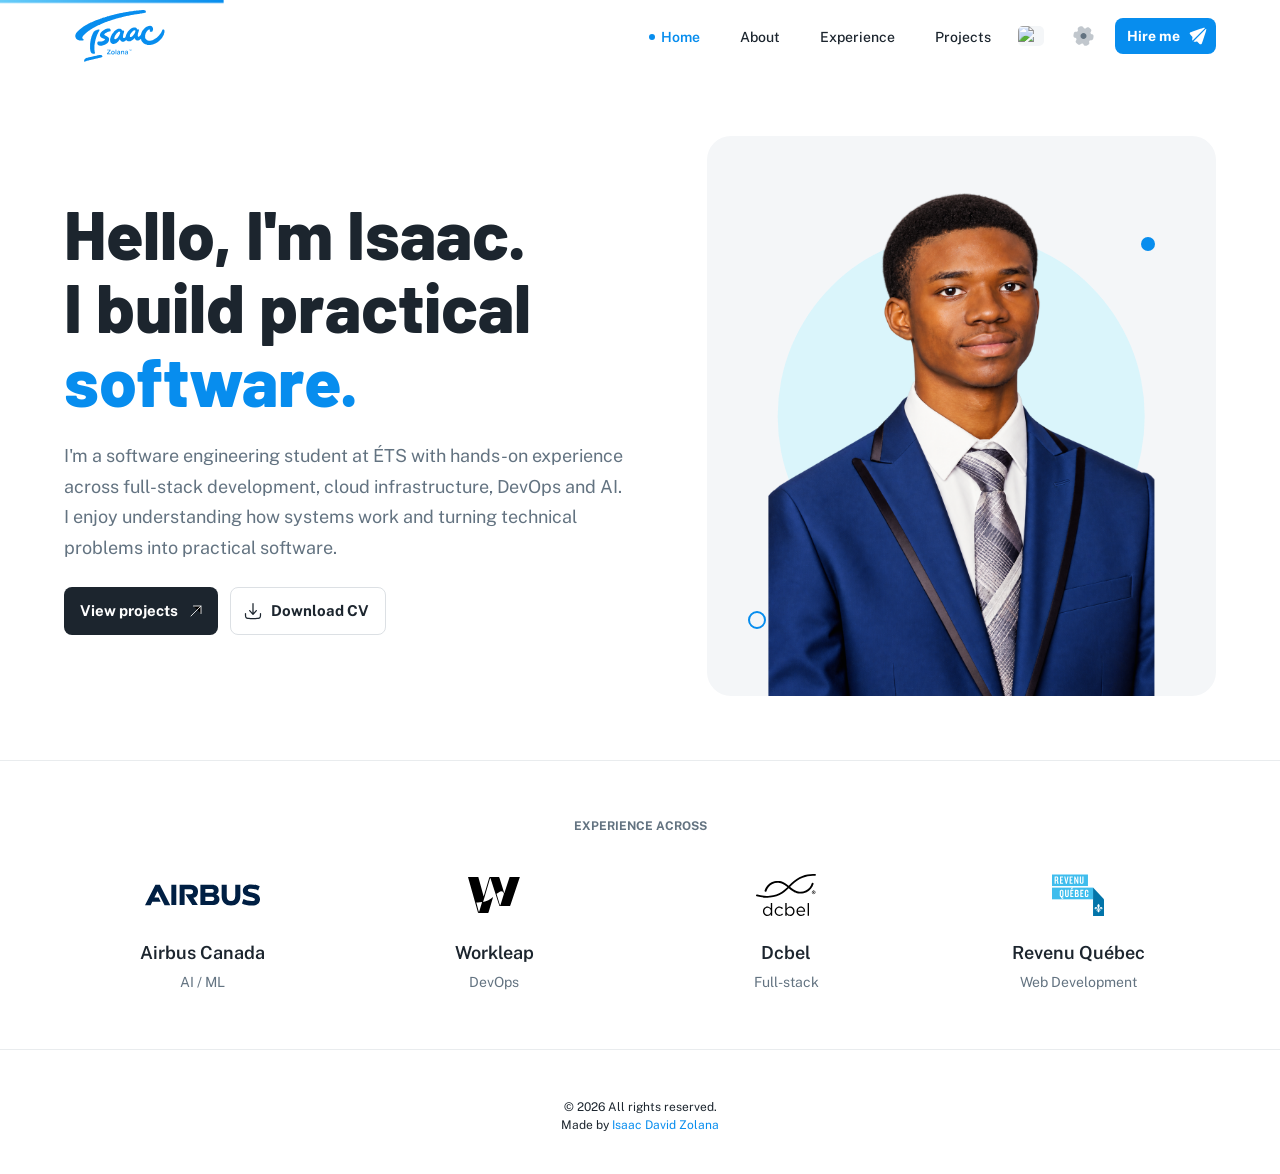
==== commit 9a62d24d: "Deploy portfolio" ====
--- a/index.html
+++ b/index.html
@@ -22,4 +22,4 @@
   if (colorScheme) {
     document.documentElement.setAttribute('data-color-scheme', colorScheme);
   }
-} catch(e){}})();</script><div id="root__layout" class="isaacdavidzolana__layout__root css-0"><header class="MuiPaper-root MuiPaper-elevation MuiPaper-elevation4 MuiAppBar-root MuiAppBar-colorTransparent MuiAppBar-positionSticky isaacdavidzolana__layout__header css-11avmkz" style="--Paper-shadow:var(--shadows-4);--Paper-overlay:var(--overlays-4)"><div class="MuiPaper-root MuiPaper-elevation MuiPaper-rounded MuiPaper-elevation0 MuiAlert-root MuiAlert-colorInfo MuiAlert-standardInfo MuiAlert-standard css-1p6cmv5" role="alert" style="--Paper-shadow:var(--shadows-0);--Paper-overlay:var(--overlays-0)"><div class="MuiAlert-icon css-gjavzr"><svg class="MuiSvgIcon-root MuiSvgIcon-fontSizeMedium css-mz9m0q" focusable="false" aria-hidden="true" viewBox="0 0 24 24"><path fill="currentColor" fill-rule="evenodd" d="M22 12c0 5.523-4.477 10-10 10S2 17.523 2 12S6.477 2 12 2s10 4.477 10 10m-10 5.75a.75.75 0 0 0 .75-.75v-6a.75.75 0 0 0-1.5 0v6c0 .414.336.75.75.75M12 7a1 1 0 1 1 0 2a1 1 0 0 1 0-2" clip-rule="evenodd"></path></svg></div><div class="MuiAlert-message css-127h8j3">This is an info Alert.</div></div><div class="MuiContainer-root MuiContainer-maxWidthLg css-o4pa05"><button class="MuiButtonBase-root MuiIconButton-root MuiIconButton-sizeMedium css-ili4ve" tabindex="0" type="button"><svg xmlns="http://www.w3.org/2000/svg" xmlns:xlink="http://www.w3.org/1999/xlink" aria-hidden="true" role="img" class="iconify iconify--custom isaacdavidzolana__iconify__root css-18oi841" id="_R_4qllajabsldb_" width="1em" height="1em" viewBox="0 0 24 24"><path fill="currentColor" opacity="0.4" d="M15.7798 4.5H5.2202C4.27169 4.5 3.5 5.06057 3.5 5.75042C3.5 6.43943 4.27169 7 5.2202 7H15.7798C16.7283 7 17.5 6.43943 17.5 5.75042C17.5 5.06054 16.7283 4.5 15.7798 4.5Z" ></path> <path fill="currentColor" d="M18.7798 10.75H8.2202C7.27169 10.75 6.5 11.3106 6.5 12.0004C6.5 12.6894 7.27169 13.25 8.2202 13.25H18.7798C19.7283 13.25 20.5 12.6894 20.5 12.0004C20.5 11.3105 19.7283 10.75 18.7798 10.75Z" ></path> <path fill="currentColor" d="M15.7798 17H5.2202C4.27169 17 3.5 17.5606 3.5 18.2504C3.5 18.9394 4.27169 19.5 5.2202 19.5H15.7798C16.7283 19.5 17.5 18.9394 17.5 18.2504C17.5 17.5606 16.7283 17 15.7798 17Z" ></path></svg></button><a class="MuiTypography-root MuiTypography-inherit MuiLink-root MuiLink-underlineNone isaacdavidzolana__logo__root css-zi5whq" aria-label="Isaac Zolana Logo" href="/"><svg width="100%" height="100%" viewBox="0 0 617 359" fill="none" xmlns="http://www.w3.org/2000/svg" aria-hidden="true" preserveAspectRatio="xMidYMid meet"><path d="M187 320 L186 319 L186 317 L185 316 L185 315 L180 311 L178 311 L177 310 L168 310 L167 311 L162 311 L161 312 L157 312 L156 313 L153 313 L152 314 L149 314 L148 315 L145 315 L144 316 L141 316 L140 317 L136 317 L135 318 L131 318 L130 319 L127 319 L126 320 L123 320 L122 321 L117 321 L116 322 L113 322 L112 323 L110 323 L109 324 L106 324 L105 325 L100 325 L99 326 L96 326 L95 327 L92 327 L91 328 L88 328 L87 329 L83 329 L82 330 L79 330 L78 331 L76 331 L75 332 L74 332 L73 333 L70 334 L64 340 L64 341 L62 344 L62 346 L61 347 L61 356 L63 358 L65 358 L67 356 L68 356 L73 353 L75 353 L76 352 L78 352 L79 351 L82 351 L83 350 L85 350 L86 349 L90 349 L91 348 L94 348 L95 347 L98 347 L99 346 L103 346 L104 345 L107 345 L108 344 L111 344 L112 343 L116 343 L117 342 L120 342 L121 341 L124 341 L125 340 L128 340 L129 339 L132 339 L133 338 L136 338 L137 337 L141 337 L142 336 L144 336 L145 335 L148 335 L149 334 L153 334 L154 333 L158 333 L159 332 L162 332 L163 331 L166 331 L167 330 L170 330 L171 329 L174 329 L175 328 L178 328 L179 327 L184 327 L186 325 L186 324 L187 323 Z M347 283 L344 286 L344 289 L348 289 L350 286 L352 286 L353 285 L355 285 L358 288 L358 290 L356 292 L351 292 L350 293 L347 293 L346 294 L345 294 L343 296 L343 297 L342 298 L342 300 L343 301 L343 303 L345 305 L345 306 L347 306 L348 307 L352 307 L353 306 L354 306 L356 304 L357 304 L359 306 L364 306 L364 304 L363 303 L363 287 L362 286 L362 285 L360 283 L359 283 L358 282 L349 282 L348 283 Z M357 295 L358 296 L358 299 L354 303 L350 303 L347 300 L347 299 L350 296 L352 296 L353 295 Z M316 283 L316 306 L321 306 L321 297 L322 296 L322 294 L321 293 L321 292 L322 291 L323 288 L325 286 L329 286 L331 288 L331 289 L332 290 L332 306 L337 306 L337 287 L336 286 L336 285 L334 283 L333 283 L332 282 L326 282 L323 284 L322 284 L321 283 L321 282 L320 282 L319 283 Z M293 283 L290 286 L290 289 L294 289 L297 286 L302 286 L304 288 L304 290 L301 292 L297 292 L296 293 L293 293 L292 294 L291 294 L289 296 L289 303 L290 304 L290 305 L291 305 L294 307 L298 307 L301 305 L304 305 L305 306 L310 306 L310 305 L309 304 L309 287 L308 286 L308 285 L306 283 L304 283 L303 282 L295 282 L294 283 Z M304 296 L304 299 L300 303 L297 303 L294 301 L294 298 L296 296 L297 296 L298 295 L300 295 L301 294 L302 294 Z M252 284 L249 287 L249 289 L248 290 L248 299 L250 301 L250 303 L252 305 L253 305 L254 306 L256 306 L257 307 L263 307 L264 306 L266 306 L270 302 L270 301 L271 300 L271 298 L272 297 L272 292 L271 291 L271 289 L270 288 L269 285 L268 284 L267 284 L266 283 L264 283 L263 282 L256 282 L255 283 Z M257 286 L262 286 L265 289 L265 290 L266 291 L266 297 L265 298 L265 299 L262 302 L257 302 L254 299 L254 297 L253 296 L253 291 L254 290 L254 289 Z M219 274 L219 278 L234 278 L235 279 L235 281 L234 282 L234 283 L233 284 L232 284 L232 285 L226 291 L226 292 L223 295 L223 296 L219 300 L219 306 L243 306 L244 305 L244 302 L243 301 L228 301 L227 300 L227 299 L235 290 L235 289 L238 286 L238 285 L243 280 L243 278 L244 277 L244 275 L243 274 Z M379 273 L379 281 L380 281 L380 280 L381 279 L382 279 L383 280 L383 282 L385 282 L386 279 L387 278 L389 278 L389 273 L387 273 L387 275 L386 276 L386 278 L385 279 L384 279 L382 277 L382 275 L381 274 L381 273 Z M375 273 L371 273 L371 274 L372 275 L372 282 L373 282 L373 275 L374 274 L375 274 Z M280 273 L279 274 L278 274 L278 306 L283 306 L283 274 Z M164 135 L157 135 L156 136 L152 136 L151 137 L149 137 L146 139 L144 139 L139 142 L137 142 L136 143 L135 143 L132 146 L131 146 L131 147 L130 148 L129 148 L127 150 L127 151 L126 152 L126 153 L125 154 L124 157 L122 159 L122 160 L120 163 L120 165 L118 167 L118 169 L116 172 L116 174 L114 177 L114 179 L113 180 L113 181 L112 182 L112 184 L111 185 L111 189 L109 192 L109 196 L108 197 L108 201 L106 204 L106 210 L105 211 L105 215 L104 216 L104 223 L103 224 L103 230 L102 231 L102 270 L103 271 L103 278 L104 279 L104 282 L105 283 L105 286 L106 287 L106 290 L107 290 L108 291 L108 293 L112 297 L112 298 L114 298 L116 300 L117 300 L118 301 L120 301 L121 302 L132 302 L133 301 L135 301 L135 299 L136 298 L136 295 L135 294 L135 291 L134 290 L134 287 L133 286 L133 278 L132 277 L132 243 L133 242 L133 237 L134 236 L134 231 L135 230 L135 226 L136 225 L136 219 L137 218 L137 216 L138 215 L138 212 L139 211 L139 206 L140 205 L140 203 L141 202 L141 199 L143 196 L143 193 L144 192 L144 190 L145 189 L145 187 L146 186 L146 184 L147 183 L147 180 L149 178 L149 176 L150 175 L150 173 L152 170 L152 168 L153 167 L154 164 L156 162 L156 159 L157 158 L157 157 L158 156 L159 156 L159 154 L160 153 L160 152 L162 150 L162 148 L164 146 L164 145 L167 140 L167 137 Z M240 130 L239 130 L236 128 L234 128 L233 127 L224 127 L223 128 L220 128 L219 129 L216 129 L215 130 L213 130 L212 131 L210 131 L209 132 L208 132 L207 133 L204 134 L202 136 L200 136 L198 138 L197 138 L196 139 L195 139 L193 141 L192 141 L192 142 L191 143 L190 143 L188 145 L187 145 L175 157 L175 159 L172 162 L172 164 L171 165 L171 169 L170 170 L170 177 L172 180 L172 182 L173 183 L173 184 L179 190 L182 191 L184 193 L186 193 L191 196 L193 196 L198 199 L200 199 L201 200 L202 200 L205 203 L205 204 L204 205 L204 206 L201 209 L200 209 L198 211 L195 212 L193 214 L191 214 L190 215 L188 215 L187 216 L184 216 L183 217 L180 217 L179 218 L157 218 L153 222 L153 224 L152 225 L152 234 L153 235 L154 238 L157 241 L158 241 L159 242 L159 243 L161 243 L163 245 L167 245 L168 246 L181 246 L182 247 L184 247 L184 246 L185 245 L190 245 L191 244 L194 244 L197 242 L199 242 L202 240 L204 240 L205 239 L206 239 L207 238 L210 237 L215 233 L218 232 L223 227 L223 226 L227 222 L227 221 L229 219 L229 218 L231 215 L231 213 L233 211 L233 197 L232 196 L232 194 L230 192 L230 191 L226 187 L225 187 L222 184 L221 184 L219 182 L218 182 L217 181 L216 181 L215 180 L214 180 L213 179 L210 178 L208 176 L206 176 L205 175 L204 175 L200 171 L200 168 L202 166 L202 165 L206 161 L207 161 L209 159 L210 159 L211 158 L214 157 L216 155 L217 155 L222 152 L224 152 L225 151 L227 151 L228 150 L230 150 L231 149 L235 149 L235 148 L236 147 L237 147 L238 148 L240 148 L243 145 L243 144 L244 143 L244 137 L243 136 L243 134 L240 131 Z M616 144 L612 135 L609 134 L603 135 L599 141 L599 144 L597 146 L595 152 L585 167 L583 168 L582 171 L576 178 L562 191 L554 197 L549 199 L548 201 L546 201 L544 203 L542 203 L533 208 L516 212 L507 212 L496 209 L485 198 L482 191 L482 175 L483 170 L485 167 L485 163 L493 148 L502 138 L509 134 L512 134 L515 136 L514 145 L516 150 L518 151 L529 151 L533 147 L537 135 L536 124 L531 115 L525 111 L522 111 L518 109 L506 110 L493 115 L488 118 L486 121 L483 121 L463 144 L458 154 L454 165 L454 168 L450 174 L439 184 L434 184 L432 182 L431 178 L432 165 L434 157 L436 154 L436 151 L439 145 L439 136 L435 133 L428 134 L422 124 L415 120 L402 120 L398 122 L395 122 L385 128 L373 138 L362 151 L352 169 L346 188 L339 194 L332 194 L330 192 L330 187 L329 186 L331 170 L337 151 L336 143 L329 141 L323 142 L320 136 L316 132 L308 129 L295 130 L280 138 L267 149 L266 152 L260 158 L253 168 L244 186 L243 193 L241 197 L240 202 L241 218 L246 227 L250 230 L258 234 L266 234 L267 233 L273 233 L280 229 L282 229 L296 217 L306 203 L308 203 L312 211 L322 219 L334 219 L341 216 L350 208 L354 208 L357 212 L363 215 L376 216 L381 215 L389 211 L400 203 L409 194 L411 196 L411 199 L418 207 L425 210 L434 210 L440 208 L452 200 L455 204 L455 209 L460 218 L473 231 L488 239 L493 239 L497 241 L503 241 L504 242 L515 242 L516 241 L535 239 L556 230 L570 221 L580 213 L597 195 L597 193 L602 188 L602 186 L611 171 L613 161 L615 157 Z M308 150 L310 152 L310 156 L309 157 L309 160 L308 161 L308 164 L307 165 L307 167 L304 172 L304 174 L303 175 L303 176 L301 178 L301 179 L299 181 L299 182 L297 184 L297 185 L294 188 L294 189 L286 197 L285 197 L281 201 L278 201 L277 202 L274 202 L272 200 L271 200 L269 197 L269 193 L270 192 L270 188 L272 186 L272 183 L273 182 L273 180 L275 178 L276 175 L278 173 L278 172 L280 170 L280 169 L282 167 L282 166 L286 162 L286 161 L289 158 L290 158 L294 154 L295 154 L295 153 L296 152 L297 152 L298 151 L300 151 L301 150 L304 150 L305 149 Z M412 139 L414 141 L414 143 L415 144 L415 147 L414 148 L414 150 L413 151 L413 153 L412 154 L412 156 L411 157 L411 159 L410 160 L410 161 L408 163 L408 164 L405 167 L404 170 L400 174 L400 175 L394 181 L393 181 L390 184 L389 184 L388 185 L386 185 L385 186 L379 186 L377 184 L377 173 L379 170 L379 168 L381 166 L381 165 L382 164 L382 163 L384 161 L384 160 L390 154 L390 153 L398 145 L399 145 L402 142 L403 142 L404 141 L406 141 L409 139 Z M487 9 L484 4 L482 4 L479 1 L476 1 L475 0 L457 0 L456 1 L447 1 L446 2 L439 2 L438 3 L420 4 L419 5 L412 5 L411 6 L404 6 L403 7 L397 7 L396 8 L391 8 L390 9 L370 11 L369 12 L364 12 L358 14 L352 14 L346 16 L340 16 L339 17 L335 17 L334 18 L330 18 L329 19 L305 23 L301 25 L291 26 L279 30 L275 30 L266 33 L257 34 L253 36 L249 36 L245 38 L237 39 L229 43 L220 44 L218 46 L214 46 L211 48 L208 48 L202 51 L195 52 L192 54 L189 54 L180 58 L176 58 L166 63 L163 63 L155 67 L147 69 L144 71 L142 71 L139 73 L127 77 L125 79 L123 79 L114 84 L105 87 L101 90 L96 91 L93 94 L89 95 L84 99 L65 109 L64 111 L59 113 L39 127 L28 136 L12 152 L4 163 L4 165 L1 169 L1 173 L0 174 L0 184 L5 196 L12 203 L19 207 L25 208 L28 210 L35 210 L36 211 L43 211 L44 210 L52 210 L57 208 L57 202 L48 195 L49 187 L56 176 L74 158 L93 143 L100 139 L103 136 L110 133 L111 131 L116 129 L119 126 L123 125 L136 117 L158 106 L161 106 L162 104 L167 103 L175 98 L187 94 L211 83 L215 83 L217 81 L222 80 L230 76 L233 76 L263 65 L270 64 L284 59 L288 59 L291 57 L295 57 L302 54 L310 53 L313 51 L316 51 L325 48 L329 48 L330 47 L334 47 L339 45 L348 44 L353 42 L357 42 L362 40 L366 40 L367 39 L371 39 L372 38 L376 38 L377 37 L381 37 L387 35 L393 35 L397 33 L403 33 L407 31 L422 30 L423 29 L428 29 L429 28 L434 28 L435 27 L441 27 L442 26 L447 26 L448 25 L454 25 L455 24 L460 24 L461 23 L468 23 L472 21 L484 19 L487 15 Z" fill="var(--palette-primary-main)" fill-rule="evenodd" clip-rule="evenodd"></path></svg></a><div class="css-mxmcl7"></div><nav class="css-8lk7nz"><ul class="isaacdavidzolana__nav__ul css-c5pyi8"><li class="isaacdavidzolana__nav__li css-233int"><a class="MuiButtonBase-root isaacdavidzolana__nav__item__root --active css-jp7dmd" tabindex="0" aria-label="Home" href="/"><span class="css-1pq52q7"> <!-- -->Home</span></a></li><li class="isaacdavidzolana__nav__li css-233int"><a class="MuiButtonBase-root isaacdavidzolana__nav__item__root css-1m6n5gq" tabindex="0" aria-label="About" href="/about/"><span class="css-qtxf8a"> <!-- -->About</span></a></li><li class="isaacdavidzolana__nav__li css-233int"><a class="MuiButtonBase-root isaacdavidzolana__nav__item__root css-1m6n5gq" tabindex="0" aria-label="Experience" href="/experience/"><span class="css-qtxf8a"> <!-- -->Experience</span></a></li><li class="isaacdavidzolana__nav__li css-233int"><a class="MuiButtonBase-root isaacdavidzolana__nav__item__root css-1m6n5gq" tabindex="0" aria-label="Projects" href="/projects/"><span class="css-qtxf8a"> <!-- -->Projects</span></a></li></ul></nav><div class="MuiBox-root css-1vre1hg"><button class="MuiButtonBase-root MuiIconButton-root MuiIconButton-sizeMedium css-1x0cr0q" tabindex="0" role="button" aria-label="Change language"><span class="isaacdavidzolana__flag__icon__root css-1sktlea"><img loading="lazy" alt="GB" src="https://purecatamphetamine.github.io/country-flag-icons/3x2/GB.svg" class="isaacdavidzolana__flag__icon__img css-7ycx96"/></span></button><button class="MuiButtonBase-root MuiIconButton-root MuiIconButton-sizeMedium css-1x0cr0q" tabindex="0" role="button" aria-label="Settings"><span class="MuiBadge-root css-chz7cr"><svg class="MuiSvgIcon-root MuiSvgIcon-fontSizeMedium css-mz9m0q" focusable="false" aria-hidden="true" viewBox="0 0 24 24"><path fill="currentColor" fill-rule="evenodd" d="M14.279 2.152C13.909 2 13.439 2 12.5 2s-1.408 0-1.779.152a2.008 2.008 0 0 0-1.09 1.083c-.094.223-.13.484-.145.863a1.615 1.615 0 0 1-.796 1.353a1.64 1.64 0 0 1-1.579.008c-.338-.178-.583-.276-.825-.308a2.026 2.026 0 0 0-1.49.396c-.318.242-.553.646-1.022 1.453c-.47.807-.704 1.21-.757 1.605c-.07.526.074 1.058.4 1.479c.148.192.357.353.68.555c.477.297.783.803.783 1.361c0 .558-.306 1.064-.782 1.36c-.324.203-.533.364-.682.556a1.99 1.99 0 0 0-.399 1.479c.053.394.287.798.757 1.605c.47.807.704 1.21 1.022 1.453c.424.323.96.465 1.49.396c.242-.032.487-.13.825-.308a1.64 1.64 0 0 1 1.58.008c.486.28.774.795.795 1.353c.015.38.051.64.145.863c.204.49.596.88 1.09 1.083c.37.152.84.152 1.779.152s1.409 0 1.779-.152a2.008 2.008 0 0 0 1.09-1.083c.094-.223.13-.483.145-.863c.02-.558.309-1.074.796-1.353a1.64 1.64 0 0 1 1.579-.008c.338.178.583.276.825.308c.53.07 1.066-.073 1.49-.396c.318-.242.553-.646 1.022-1.453c.47-.807.704-1.21.757-1.605a1.99 1.99 0 0 0-.4-1.479c-.148-.192-.357-.353-.68-.555c-.477-.297-.783-.803-.783-1.361c0-.558.306-1.064.782-1.36c.324-.203.533-.364.682-.556a1.99 1.99 0 0 0 .399-1.479c-.053-.394-.287-.798-.757-1.605c-.47-.807-.704-1.21-1.022-1.453a2.026 2.026 0 0 0-1.49-.396c-.242.032-.487.13-.825.308a1.64 1.64 0 0 1-1.58-.008a1.615 1.615 0 0 1-.795-1.353c-.015-.38-.051-.64-.145-.863a2.007 2.007 0 0 0-1.09-1.083" clip-rule="evenodd" opacity="0.4"></path><path fill="currentColor" d="M15.523 12c0 1.657-1.354 3-3.023 3c-1.67 0-3.023-1.343-3.023-3S10.83 9 12.5 9c1.67 0 3.023 1.343 3.023 3"></path></svg><span class="MuiBadge-badge MuiBadge-dot MuiBadge-invisible MuiBadge-anchorOriginTopRight MuiBadge-anchorOriginTopRightRectangular MuiBadge-overlapRectangular MuiBadge-colorError css-3f9ep2"></span></span></button><a class="MuiButtonBase-root MuiButton-root MuiButton-contained MuiButton-containedPrimary MuiButton-sizeMedium MuiButton-containedSizeMedium MuiButton-colorPrimary MuiButton-disableElevation MuiButton-root MuiButton-contained MuiButton-containedPrimary MuiButton-sizeMedium MuiButton-containedSizeMedium MuiButton-colorPrimary MuiButton-disableElevation css-1xh5hxw" tabindex="0" rel="noopener noreferrer" target="_blank" href="mailto:IsaacZolana.dev@gmail.com?subject=Opportunity%20to%20connect&amp;body=Hi%20Isaac%2C%0A%0AI%20came%20across%20your%20portfolio%20and%20would%20like%20to%20connect%20about...">Hire me<span class="MuiButton-icon MuiButton-endIcon MuiButton-iconSizeMedium css-1g78ho2"><svg xmlns="http://www.w3.org/2000/svg" xmlns:xlink="http://www.w3.org/1999/xlink" aria-hidden="true" role="img" class="iconify iconify--solar isaacdavidzolana__iconify__root css-eadae1" id="_R_ldfblajabsldb_" width="1em" height="1em" viewBox="0 0 24 24"><path d="M17.4975 18.4851L20.6281 9.09378C21.419 6.72107 21.9594 5.1 21.9978 3.97919C22.0108 3.60165 21.5845 3.47624 21.3173 3.74336L6.85855 18.2022C6.62519 18.4355 6.6807 18.8286 6.99826 18.9185C7.02946 18.9273 7.0609 18.9356 7.09257 18.9433C7.59254 19.0657 8.24578 18.977 9.5522 18.7997L9.62363 18.79C9.99191 18.74 10.1761 18.715 10.3529 18.7257C10.6738 18.7451 10.9838 18.8496 11.251 19.0286C11.3981 19.1271 11.5295 19.2586 11.7923 19.5213L12.0436 19.7726C13.5539 21.2828 14.309 22.0379 15.1101 21.9986C15.3309 21.9877 15.5479 21.9365 15.7503 21.8475C16.4844 21.5244 16.8221 20.5113 17.4975 18.4851Z" fill="currentColor"/><path d="M14.906 3.37194L5.57477 6.48223C3.49295 7.17615 2.45203 7.5231 2.13608 8.28642C2.06182 8.46582 2.01692 8.65601 2.00311 8.84968C1.94433 9.6737 2.72018 10.4495 4.27188 12.0012L4.55451 12.2838C4.80921 12.5385 4.93655 12.6658 5.03282 12.8076C5.22269 13.0871 5.33046 13.4143 5.34393 13.752C5.35076 13.9232 5.32403 14.1013 5.27057 14.4575C5.07488 15.7613 4.97703 16.4131 5.0923 16.9148C5.09632 16.9322 5.1005 16.9497 5.10484 16.967C5.18629 17.292 5.58551 17.3539 5.82242 17.117L20.2567 2.68271C20.5238 2.41559 20.3984 1.9893 20.0209 2.00224C18.9 2.04066 17.2788 2.58102 14.906 3.37194Z" fill="currentColor"/></svg></span></a></div></div></header><main class="isaacdavidzolana__layout__main css-3nvmy0"><div class="MuiBox-root css-0"><div class="isaacdavidzolana__scroll__progress__linear css-diin1h" style="transform:scaleX(0)"></div></div><button class="MuiButtonBase-root MuiFab-root MuiFab-circular MuiFab-sizeMedium MuiFab-primary MuiFab-root MuiFab-circular MuiFab-sizeMedium MuiFab-primary css-10rhi1o" tabindex="0" type="button" aria-label="Back to top"><svg xmlns="http://www.w3.org/2000/svg" xmlns:xlink="http://www.w3.org/1999/xlink" aria-hidden="true" role="img" class="iconify iconify--solar isaacdavidzolana__iconify__root css-18oi841" id="_R_395flabsldb_" width="1em" height="1em" viewBox="0 0 24 24"><path fill="currentColor" d="M5 17.75a.75.75 0 0 1-.488-1.32l7-6a.75.75 0 0 1 .976 0l7 6A.75.75 0 0 1 19 17.75z" opacity="0.4"/><path fill="currentColor" fill-rule="evenodd" d="M4.43 13.488a.75.75 0 0 0 1.058.081L12 7.988l6.512 5.581a.75.75 0 1 0 .976-1.138l-7-6a.75.75 0 0 0-.976 0l-7 6a.75.75 0 0 0-.081 1.057" clip-rule="evenodd"/></svg></button><section class="MuiBox-root css-1iqpzie"><div class="MuiContainer-root MuiContainer-maxWidthLg css-luesgf"><div class="MuiBox-root css-1768s0i"><div class="MuiStack-root css-6o891a"><h1 class="MuiTypography-root MuiTypography-h1 css-kkha0i">Hello, I&#x27;m Isaac.<br/>I build practical<!-- --> <span class="MuiBox-root css-3wvdnu">software.</span></h1><h6 class="MuiTypography-root MuiTypography-h6 css-12f73wh">I&#x27;m a software engineering student at ÉTS with hands-on experience across full-stack development, cloud infrastructure, DevOps and AI. I enjoy understanding how systems work and turning technical problems into practical software.</h6><div class="MuiStack-root css-19ft8a1"><a class="MuiButtonBase-root MuiButton-root MuiButton-contained MuiButton-containedInherit MuiButton-sizeLarge MuiButton-containedSizeLarge MuiButton-colorInherit MuiButton-disableElevation MuiButton-root MuiButton-contained MuiButton-containedInherit MuiButton-sizeLarge MuiButton-containedSizeLarge MuiButton-colorInherit MuiButton-disableElevation css-19gbo7k" tabindex="0" href="/projects">View projects<span class="MuiButton-icon MuiButton-endIcon MuiButton-iconSizeLarge css-zxkh6t"><svg xmlns="http://www.w3.org/2000/svg" xmlns:xlink="http://www.w3.org/1999/xlink" aria-hidden="true" role="img" class="iconify iconify--solar isaacdavidzolana__iconify__root css-eadae1" id="_R_ldbed9lflabsldb_" width="1em" height="1em" viewBox="0 0 24 24"><path d="M6 18L18 6M18 15V6H9" stroke="currentColor" stroke-linecap="round" stroke-linejoin="round"/></svg></span></a><a class="MuiButtonBase-root MuiButton-root MuiButton-outlined MuiButton-outlinedInherit MuiButton-sizeLarge MuiButton-outlinedSizeLarge MuiButton-colorInherit MuiButton-disableElevation MuiButton-root MuiButton-outlined MuiButton-outlinedInherit MuiButton-sizeLarge MuiButton-outlinedSizeLarge MuiButton-colorInherit MuiButton-disableElevation css-1q9z50x" tabindex="0" href="/assets/cv/Isaac D. Zolana [ENG] - public.pdf"><span class="MuiButton-icon MuiButton-startIcon MuiButton-iconSizeLarge css-j2as55"><svg xmlns="http://www.w3.org/2000/svg" xmlns:xlink="http://www.w3.org/1999/xlink" aria-hidden="true" role="img" class="iconify iconify--solar isaacdavidzolana__iconify__root css-eadae1" id="_R_hdded9lflabsldb_" width="1em" height="1em" viewBox="0 0 24 24"><path d="M12.5535 16.5061C12.4114 16.6615 12.2106 16.75 12 16.75C11.7894 16.75 11.5886 16.6615 11.4465 16.5061L7.44648 12.1311C7.16698 11.8254 7.18822 11.351 7.49392 11.0715C7.79963 10.792 8.27402 10.8132 8.55352 11.1189L11.25 14.0682V3C11.25 2.58579 11.5858 2.25 12 2.25C12.4142 2.25 12.75 2.58579 12.75 3V14.0682L15.4465 11.1189C15.726 10.8132 16.2004 10.792 16.5061 11.0715C16.8118 11.351 16.833 11.8254 16.5535 12.1311L12.5535 16.5061Z" fill="currentColor"/><path d="M3.75 15C3.75 14.5858 3.41422 14.25 3 14.25C2.58579 14.25 2.25 14.5858 2.25 15V15.0549C2.24998 16.4225 2.24996 17.5248 2.36652 18.3918C2.48754 19.2919 2.74643 20.0497 3.34835 20.6516C3.95027 21.2536 4.70814 21.5125 5.60825 21.6335C6.47522 21.75 7.57754 21.75 8.94513 21.75H15.0549C16.4225 21.75 17.5248 21.75 18.3918 21.6335C19.2919 21.5125 20.0497 21.2536 20.6517 20.6516C21.2536 20.0497 21.5125 19.2919 21.6335 18.3918C21.75 17.5248 21.75 16.4225 21.75 15.0549V15C21.75 14.5858 21.4142 14.25 21 14.25C20.5858 14.25 20.25 14.5858 20.25 15C20.25 16.4354 20.2484 17.4365 20.1469 18.1919C20.0482 18.9257 19.8678 19.3142 19.591 19.591C19.3142 19.8678 18.9257 20.0482 18.1919 20.1469C17.4365 20.2484 16.4354 20.25 15 20.25H9C7.56459 20.25 6.56347 20.2484 5.80812 20.1469C5.07435 20.0482 4.68577 19.8678 4.40901 19.591C4.13225 19.3142 3.9518 18.9257 3.85315 18.1919C3.75159 17.4365 3.75 16.4354 3.75 15Z" fill="currentColor"/></svg></span>Download CV</a></div></div><div class="MuiBox-root css-17rqx61"><div class="MuiBox-root css-1gq2oqu"></div><img class="MuiBox-root css-1qu43eo" src="/assets/images/home/portrait.png" alt="Isaac Zolana"/><div class="MuiBox-root css-1amb2kz"></div><div class="MuiBox-root css-r10pks"></div></div></div></div></section><section class="MuiBox-root css-1um8b6k"><div class="MuiContainer-root MuiContainer-maxWidthLg MuiBox-root css-1v561sg"><p class="MuiTypography-root MuiTypography-overline css-1snk5f5" style="opacity:0;transform:translateY(120px)">Experience across</p><div class="MuiGrid-root MuiGrid-container MuiGrid-direction-xs-row MuiGrid-spacing-xs-5 MuiGrid-spacing-md-2 css-1p7halo"><div class="MuiGrid-root MuiGrid-direction-xs-row MuiGrid-grid-xs-6 MuiGrid-grid-md-3 css-13irfhi"><div class="MuiBox-root css-133g5fv" style="opacity:0;transform:translateY(120px)"><div class="MuiBox-root css-14boz7w"><img class="MuiBox-root css-lheggl" src="/assets/logos/companies/airbus.svg" alt="Airbus Canada logo"/></div><h6 class="MuiTypography-root MuiTypography-h6 css-12hqwnm">Airbus Canada</h6><p class="MuiTypography-root MuiTypography-body2 css-2r2iir">AI / ML</p></div></div><div class="MuiGrid-root MuiGrid-direction-xs-row MuiGrid-grid-xs-6 MuiGrid-grid-md-3 css-13irfhi"><div class="MuiBox-root css-133g5fv" style="opacity:0;transform:translateY(120px)"><div class="MuiBox-root css-14boz7w"><img class="MuiBox-root css-s6h6ae" src="/assets/logos/companies/workleap.svg" alt="Workleap logo"/></div><h6 class="MuiTypography-root MuiTypography-h6 css-12hqwnm">Workleap</h6><p class="MuiTypography-root MuiTypography-body2 css-2r2iir">DevOps</p></div></div><div class="MuiGrid-root MuiGrid-direction-xs-row MuiGrid-grid-xs-6 MuiGrid-grid-md-3 css-13irfhi"><div class="MuiBox-root css-133g5fv" style="opacity:0;transform:translateY(120px)"><div class="MuiBox-root css-14boz7w"><img class="MuiBox-root css-14tyhzf" src="/assets/logos/companies/dcbel.svg" alt="Dcbel logo"/></div><h6 class="MuiTypography-root MuiTypography-h6 css-12hqwnm">Dcbel</h6><p class="MuiTypography-root MuiTypography-body2 css-2r2iir">Full-stack</p></div></div><div class="MuiGrid-root MuiGrid-direction-xs-row MuiGrid-grid-xs-6 MuiGrid-grid-md-3 css-13irfhi"><div class="MuiBox-root css-133g5fv" style="opacity:0;transform:translateY(120px)"><div class="MuiBox-root css-14boz7w"><img class="MuiBox-root css-1bbuz5d" src="/assets/logos/companies/revenu-quebec.svg" alt="Revenu Québec logo"/></div><h6 class="MuiTypography-root MuiTypography-h6 css-12hqwnm">Revenu Québec</h6><p class="MuiTypography-root MuiTypography-body2 css-2r2iir">Web Development</p></div></div></div></div></section><!--$--><!--/$--></main><footer class="css-yj1rsq"><div class="MuiContainer-root MuiContainer-maxWidthLg css-luesgf"><div class="MuiBox-root css-p630vq">© 2026 All rights reserved.<br/>Made by<!-- --> <a class="MuiTypography-root MuiTypography-inherit MuiLink-root MuiLink-underlineHover css-u4pnn4" href="https://www.linkedin.com/in/isaac-zolana/">Isaac David Zolana</a></div></div></footer></div><script src="/_next/static/chunks/3mc6dra1m0098.js" id="_R_" async=""></script><script>(self.__next_f=self.__next_f||[]).push([0])</script><script>self.__next_f.push([1,"1:\"$Sreact.fragment\"\n2:I[25955,[\"/_next/static/chunks/0528ucir2cmti.js\",\"/_next/static/chunks/42y6c5c4ouv-j.js\",\"/_next/static/chunks/00liw370i71kf.js\",\"/_next/static/chunks/2dp-d6590is6x.js\",\"/_next/static/chunks/1k63333qewf-7.js\",\"/_next/static/chunks/3gh5hcrfu27t6.js\"],\"I18nProvider\"]\n3:I[86760,[\"/_next/static/chunks/0528ucir2cmti.js\",\"/_next/static/chunks/42y6c5c4ouv-j.js\",\"/_next/static/chunks/00liw370i71kf.js\",\"/_next/static/chunks/2dp-d6590is6x.js\",\"/_next/static/chunks/1k63333qewf-7.js\",\"/_next/static/chunks/3gh5hcrfu27t6.js\"],\"SettingsProvider\"]\n4:I[52669,[\"/_next/static/chunks/0528ucir2cmti.js\",\"/_next/static/chunks/42y6c5c4ouv-j.js\",\"/_next/static/chunks/00liw370i71kf.js\",\"/_next/static/chunks/2dp-d6590is6x.js\",\"/_next/static/chunks/1k63333qewf-7.js\",\"/_next/static/chunks/3gh5hcrfu27t6.js\"],\"default\"]\n5:I[1654,[\"/_next/static/chunks/0528ucir2cmti.js\",\"/_next/static/chunks/42y6c5c4ouv-j.js\",\"/_next/static/chunks/00liw370i71kf.js\",\"/_next/static/chunks/2dp-d6590is6x.js\",\"/_next/static/chunks/1k63333qewf-7.js\",\"/_next/static/chunks/3gh5hcrfu27t6.js\"],\"ThemeProvider\"]\n6:I[93430,[\"/_next/static/chunks/0528ucir2cmti.js\",\"/_next/static/chunks/42y6c5c4ouv-j.js\",\"/_next/static/chunks/00liw370i71kf.js\",\"/_next/static/chunks/2dp-d6590is6x.js\",\"/_next/static/chunks/1k63333qewf-7.js\",\"/_next/static/chunks/3gh5hcrfu27t6.js\"],\"MotionLazy\"]\n7:I[6469,[\"/_next/static/chunks/0528ucir2cmti.js\",\"/_next/static/chunks/42y6c5c4ouv-j.js\",\"/_next/static/chunks/00liw370i71kf.js\",\"/_next/static/chunks/2dp-d6590is6x.js\",\"/_next/static/chunks/1k63333qewf-7.js\",\"/_next/static/chunks/3gh5hcrfu27t6.js\"],\"Snackbar\"]\n8:I[16271,[\"/_next/static/chunks/0528ucir2cmti.js\",\"/_next/static/chunks/42y6c5c4ouv-j.js\",\"/_next/static/chunks/00liw370i71kf.js\",\"/_next/static/chunks/2dp-d6590is6x.js\",\"/_next/static/chunks/1k63333qewf-7.js\",\"/_next/static/chunks/3gh5hcrfu27t6.js\"],\"ProgressBar\"]\n9:I[31289,[\"/_next/static/chunks/0528ucir2cmti.js\",\"/_next/static/chunks/42y6c5c4ouv-j.js\",\"/_next/static/chunks/00liw370i71kf.js\",\"/_next/static/chunks/2dp-d6590is6x.js\",\"/_next/static/chunks/1k63333qewf-7.js\",\"/_next/static/chunks/3gh5hcrfu27t6.js\"],\"SettingsDrawer\"]\na:I[39756,[\"/_next/static/chunks/0528ucir2cmti.js\",\"/_next/static/chunks/42y6c5c4ouv-j.js\",\"/_next/static/chunks/00liw370i71kf.js\",\"/_next/static/chunks/2dp-d6590is6x.js\",\"/_next/static/chunks/1k63333qewf-7.js\",\"/_next/static/chunks/3gh5hcrfu27t6.js\"],\"default\"]\nb:I[37457,[\"/_next/static/chunks/0528ucir2cmti.js\",\"/_next/static/chunks/42y6c5c4ouv-j.js\",\"/_next/static/chunks/00liw370i71kf.js\",\"/_next/static/chunks/2dp-d6590is6x.js\",\"/_next/static/chunks/1k63333qewf-7.js\",\"/_next/static/chunks/3gh5hcrfu27t6.js\"],\"default\"]\nc:I[6329,[\"/_next/static/chunks/0528ucir2cmti.js\",\"/_next/static/chunks/42y6c5c4ouv-j.js\",\"/_next/static/chunks/00liw370i71kf.js\",\"/_next/static/chunks/2dp-d6590is6x.js\",\"/_next/static/chunks/1k63333qewf-7.js\",\"/_next/static/chunks/3gh5hcrfu27t6.js\",\"/_next/static/chunks/0lp74vo5ang8q.js\",\"/_next/static/chunks/3km7w1s2x0y85.js\",\"/_next/static/chunks/1p_-jr2lpnd92.js\",\"/_next/static/chunks/2u5ssy4p8i0ps.js\"],\"NotFoundView\"]\nd:I[96526,[\"/_next/static/chunks/0528ucir2cmti.js\",\"/_next/static/chunks/42y6c5c4ouv-j.js\",\"/_next/static/chunks/00liw370i71kf.js\",\"/_next/static/chunks/2dp-d6590is6x.js\",\"/_next/static/chunks/1k63333qewf-7.js\",\"/_next/static/chunks/3gh5hcrfu27t6.js\",\"/_next/static/chunks/3zw_by3eplujv.js\",\"/_next/static/chunks/3hjgbspgt3kww.js\",\"/_next/static/chunks/2u5ssy4p8i0ps.js\",\"/_next/static/chunks/1p_-jr2lpnd92.js\",\"/_next/static/chunks/0k1bw_o-p8ww_.js\"],\"MainLayout\"]\ne:I[40462,[\"/_next/static/chunks/0528ucir2cmti.js\",\"/_next/static/chunks/42y6c5c4ouv-j.js\",\"/_next/static/chunks/00liw370i71kf.js\",\"/_next/static/chunks/2dp-d6590is6x.js\",\"/_next/static/chunks/1k63333qewf-7.js\",\"/_next/static/chunks/3gh5hcrfu27t6.js\",\"/_next/static/chunks/3zw_by3eplujv.js\",\"/_next/static/chunks/3hjgbspgt3kww.js\",\"/_next/static/chunks/2u5ssy4p8i0ps.js\",\"/_next/static/chunks/1p_-jr2lpnd92.js\",\"/_next/static/chunks/0k1bw_o-p8ww_.js\",\"/_next/static/chunks/2scldfeq9193_.js\"],\"default\"]\nf:I[97367,[\"/_next/static/chunks/0528ucir2cmti.js\",\"/_next/static/chunks/42y6c5c4ouv-j.js\",\"/_next/static/chunks/00liw370i71kf.js\",\"/_next/static/chunks/2dp-d6590is6x.js\",\"/_next/static/chunks/1k63333qewf-7.js\",\"/_next/static/chunks/3gh5hcrfu27t6.js\"],\"OutletBoundary\"]\n10:\"$Sreact.suspense\"\n12:I[97367,[\"/_next/static/chunks/0528ucir2cmti.js\",\"/_next/static/chunks/42y6c5c4ouv-j.js\",\"/_next/static/chunks/00liw370i71kf.js\",\"/_next/static/chunks/2dp-d6590is6x.js\",\"/_next/static/chunks/1k63333qewf-7.js\",\"/_next/static/chunks/3gh5hcrfu27t6.js\"],\"ViewportBoundary\"]\n14:I[97367,[\"/_next/static/chunks/0528ucir2cmti.js\",\"/_next/static/chunks/42y6c5c4ouv-j.js\",\"/_next/static/chunks/00liw370i71kf.js\",\"/_next/static/chunks/2dp-d6590is6x.js\",\"/_next/static/chunks/1k63333qewf-7.js\",\"/_next/static/chunks/3gh5hcrfu27t6.js\"],\"MetadataBoundary\"]\n16:I[68027,[\"/_next/static/chunks/0528ucir2cmti.js\",\"/_next/static/chunks/42y6c5c4ouv-j.js\",\"/_next/static/chunks/00liw370i71kf.js\",\"/_next/static/chunks/2dp-d6590is6x.js\",\"/_next/static/chunks/1k63333qewf-7.js\",\"/_next/static/chunks/3gh5hcrfu27t6.js\"],\"default\",1]\n:HL[\"/_next/static/chunks/0627fn-pt8vxz.css\",\"style\"]\n:HC[\"/\",\"\"]\n0:{\"P\":null,\"c\":[\"\",\"\"],\"q\":\"\",\"i\":false,\"f\":[[[\"\",{\"children\":[\"(home)\",{\"children\":[\"__PAGE__\",{},\"$undefined\",\"$undefined\",4608]},\"$undefined\",\"$undefined\",4608]},\"$undefined\",\"$undefined\",4624],[[\"$\",\"$1\",\"c\",{\"children\":[[[\"$\",\"link\",\"0\",{\"rel\":\"stylesheet\",\"href\":\"/_next/static/chunks/0627fn-pt8vxz.css\",\"precedence\":\"next\",\"crossOrigin\":\"$undefined\",\"nonce\":\"$undefined\"}],[\"$\",\"script\",\"script-0\",{\"src\":\"/_next/static/chunks/0528ucir2cmti.js\",\"async\":true,\"nonce\":\"$undefined\"}],[\"$\",\"script\",\"script-1\",{\"src\":\"/_next/static/chunks/42y6c5c4ouv-j.js\",\"async\":true,\"nonce\":\"$undefined\"}],[\"$\",\"script\",\"script-2\",{\"src\":\"/_next/static/chunks/00liw370i71kf.js\",\"async\":true,\"nonce\":\"$undefined\"}],[\"$\",\"script\",\"script-3\",{\"src\":\"/_next/static/chunks/2dp-d6590is6x.js\",\"async\":true,\"nonce\":\"$undefined\"}],[\"$\",\"script\",\"script-4\",{\"src\":\"/_next/static/chunks/1k63333qewf-7.js\",\"async\":true,\"nonce\":\"$undefined\"}],[\"$\",\"script\",\"script-5\",{\"src\":\"/_next/static/chunks/3gh5hcrfu27t6.js\",\"async\":true,\"nonce\":\"$undefined\"}]],[\"$\",\"html\",null,{\"lang\":\"en\",\"dir\":\"ltr\",\"suppressHydrationWarning\":true,\"children\":[\"$\",\"body\",null,{\"children\":[[[\"$\",\"script\",\"mui-color-scheme-init\",{\"suppressHydrationWarning\":true,\"nonce\":\"$undefined\",\"dangerouslySetInnerHTML\":{\"__html\":\"(function() {\\ntry {\\n  let colorScheme = '';\\n  const mode = localStorage.getItem('theme-mode') || 'light';\\n  const dark = localStorage.getItem('mui-color-scheme-dark') || 'dark';\\n  const light = localStorage.getItem('mui-color-scheme-light') || 'light';\\n  if (mode === 'system') {\\n    // handle system mode\\n    const mql = window.matchMedia('(prefers-color-scheme: dark)');\\n    if (mql.matches) {\\n      colorScheme = dark\\n    } else {\\n      colorScheme = light\\n    }\\n  }\\n  if (mode === 'light') {\\n    colorScheme = light;\\n  }\\n  if (mode === 'dark') {\\n    colorScheme = dark;\\n  }\\n  if (colorScheme) {\\n    document.documentElement.setAttribute('data-color-scheme', colorScheme);\\n  }\\n} catch(e){}})();\"}}]],[\"$\",\"$L2\",null,{\"children\":[\"$\",\"$L3\",null,{\"cookieSettings\":\"$undefined\",\"defaultSettings\":{\"mode\":\"light\",\"contrast\":\"default\",\"primaryColor\":\"preset1\",\"fontSize\":16,\"fontFamily\":\"Public Sans Variable\",\"version\":\"1.0.0\"},\"children\":[\"$\",\"$L4\",null,{\"options\":{\"key\":\"css\"},\"children\":[\"$\",\"$L5\",null,{\"modeStorageKey\":\"theme-mode\",\"defaultMode\":\"light\",\"children\":[\"$\",\"$L6\",null,{\"children\":[[\"$\",\"$L7\",null,{}],[\"$\",\"$L8\",null,{}],[\"$\",\"$L9\",null,{\"defaultSettings\":\"$0:f:0:1:0:props:children:1:props:children:props:children:1:props:children:props:defaultSettings\"}],[\"$\",\"$La\",null,{\"parallelRouterKey\":\"children\",\"error\":\"$undefined\",\"errorStyles\":\"$undefined\",\"errorScripts\":\"$undefined\",\"template\":[\"$\",\"$Lb\",null,{}],\"templateStyles\":\"$undefined\",\"templateScripts\":\"$undefined\",\"notFound\":[[\"$\",\"$Lc\",null,{}],[]],\"forbidden\":\"$undefined\",\"unauthorized\":\"$undefined\"}]]}]}]}]}]}]]}]}]]}],{\"children\":[[\"$\",\"$1\",\"c\",{\"children\":[[[\"$\",\"script\",\"script-0\",{\"src\":\"/_next/static/chunks/3zw_by3eplujv.js\",\"async\":true,\"nonce\":\"$undefined\"}],[\"$\",\"script\",\"script-1\",{\"src\":\"/_next/static/chunks/3hjgbspgt3kww.js\",\"async\":true,\"nonce\":\"$undefined\"}],[\"$\",\"script\",\"script-2\",{\"src\":\"/_next/static/chunks/2u5ssy4p8i0ps.js\",\"async\":true,\"nonce\":\"$undefined\"}],[\"$\",\"script\",\"script-3\",{\"src\":\"/_next/static/chunks/1p_-jr2lpnd92.js\",\"async\":true,\"nonce\":\"$undefined\"}],[\"$\",\"script\",\"script-4\",{\"src\":\"/_next/static/chunks/0k1bw_o-p8ww_.js\",\"async\":true,\"nonce\":\"$undefined\"}]],[\"$\",\"$Ld\",null,{\"children\":[\"$\",\"$La\",null,{\"parallelRouterKey\":\"children\",\"error\":\"$undefined\",\"errorStyles\":\"$undefined\",\"errorScripts\":\"$undefined\",\"template\":[\"$\",\"$Lb\",null,{}],\"templateStyles\":\"$undefined\",\"templateScripts\":\"$undefined\",\"notFound\":[[\"$\",\"$Lc\",null,{}],[]],\"forbidden\":\"$undefined\",\"unauthorized\":\"$undefined\"}]}]]}],{\"children\":[[\"$\",\"$1\",\"c\",{\"children\":[[\"$\",\"$Le\",null,{}],[[\"$\",\"script\",\"script-0\",{\"src\":\"/_next/static/chunks/2scldfeq9193_.js\",\"async\":true,\"nonce\":\"$undefined\"}]],[\"$\",\"$Lf\",null,{\"children\":[\"$\",\"$10\",null,{\"name\":\"Next.MetadataOutlet\",\"children\":\"$@11\"}]}]]}],{},null,false,null]},null,false,null]},null,false,null],[\"$\",\"$1\",\"h\",{\"children\":[null,[\"$\",\"$L12\",null,{\"children\":\"$L13\"}],[\"$\",\"div\",null,{\"hidden\":true,\"children\":[\"$\",\"$L14\",null,{\"children\":[\"$\",\"$10\",null,{\"name\":\"Next.Metadata\",\"children\":\"$L15\"}]}]}],[\"$\",\"meta\",null,{\"name\":\"next-size-adjust\",\"content\":\"\"}]]}],false]],\"m\":\"$undefined\",\"G\":[\"$16\",[[\"$\",\"link\",\"0\",{\"rel\":\"stylesheet\",\"href\":\"/_next/static/chunks/0627fn-pt8vxz.css\",\"precedence\":\"next\",\"crossOrigin\":\"$undefined\",\"nonce\":\"$undefined\"}]]],\"S\":true,\"h\":null,\"r\":\"$undefined\",\"s\":\"$undefined\",\"a\":\"$undefined\",\"l\":\"$undefined\",\"p\":\"$undefined\",\"d\":\"$undefined\",\"b\":\"-cLgldcBccVDR1kse32ou\"}\n13:[[\"$\",\"meta\",\"0\",{\"charSet\":\"utf-8\"}],[\"$\",\"meta\",\"1\",{\"name\":\"viewport\",\"content\":\"width=device-width, initial-scale=1\"}],[\"$\",\"meta\",\"2\",{\"name\":\"theme-color\",\"content\":\"#00A76F\"}]]\n17:I[27201,[\"/_next/static/chunks/0528ucir2cmti.js\",\"/_next/static/chunks/42y6c5c4ouv-j.js\",\"/_next/static/chunks/00liw370i71kf.js\",\"/_next/static/chunks/2dp-d6590is6x.js\",\"/_next/static/chunks/1k63333qewf-7.js\",\"/_next/static/chunks/3gh5hcrfu27t6.js\"],\"IconMark\"]\n11:null\n15:[[\"$\",\"title\",\"0\",{\"children\":\"Isaac David Zolana | Software Developer\"}],[\"$\",\"meta\",\"1\",{\"name\":\"description\",\"content\":\"Software engineering student with hands-on experience in full-stack development, cloud infrastructure, DevOps and AI.\"}],[\"$\",\"link\",\"2\",{\"rel\":\"icon\",\"href\":\"/favicon.ico\"}],[\"$\",\"$L17\",\"3\",{}]]\n"])</script></body></html>+} catch(e){}})();</script><div id="root__layout" class="isaacdavidzolana__layout__root css-0"><header class="MuiPaper-root MuiPaper-elevation MuiPaper-elevation4 MuiAppBar-root MuiAppBar-colorTransparent MuiAppBar-positionSticky isaacdavidzolana__layout__header css-11avmkz" style="--Paper-shadow:var(--shadows-4);--Paper-overlay:var(--overlays-4)"><div class="MuiPaper-root MuiPaper-elevation MuiPaper-rounded MuiPaper-elevation0 MuiAlert-root MuiAlert-colorInfo MuiAlert-standardInfo MuiAlert-standard css-1p6cmv5" role="alert" style="--Paper-shadow:var(--shadows-0);--Paper-overlay:var(--overlays-0)"><div class="MuiAlert-icon css-gjavzr"><svg class="MuiSvgIcon-root MuiSvgIcon-fontSizeMedium css-mz9m0q" focusable="false" aria-hidden="true" viewBox="0 0 24 24"><path fill="currentColor" fill-rule="evenodd" d="M22 12c0 5.523-4.477 10-10 10S2 17.523 2 12S6.477 2 12 2s10 4.477 10 10m-10 5.75a.75.75 0 0 0 .75-.75v-6a.75.75 0 0 0-1.5 0v6c0 .414.336.75.75.75M12 7a1 1 0 1 1 0 2a1 1 0 0 1 0-2" clip-rule="evenodd"></path></svg></div><div class="MuiAlert-message css-127h8j3">This is an info Alert.</div></div><div class="MuiContainer-root MuiContainer-maxWidthLg css-o4pa05"><button class="MuiButtonBase-root MuiIconButton-root MuiIconButton-sizeMedium css-ili4ve" tabindex="0" type="button"><svg xmlns="http://www.w3.org/2000/svg" xmlns:xlink="http://www.w3.org/1999/xlink" aria-hidden="true" role="img" class="iconify iconify--custom isaacdavidzolana__iconify__root css-18oi841" id="_R_4qllajabsldb_" width="1em" height="1em" viewBox="0 0 24 24"><path fill="currentColor" opacity="0.4" d="M15.7798 4.5H5.2202C4.27169 4.5 3.5 5.06057 3.5 5.75042C3.5 6.43943 4.27169 7 5.2202 7H15.7798C16.7283 7 17.5 6.43943 17.5 5.75042C17.5 5.06054 16.7283 4.5 15.7798 4.5Z" ></path> <path fill="currentColor" d="M18.7798 10.75H8.2202C7.27169 10.75 6.5 11.3106 6.5 12.0004C6.5 12.6894 7.27169 13.25 8.2202 13.25H18.7798C19.7283 13.25 20.5 12.6894 20.5 12.0004C20.5 11.3105 19.7283 10.75 18.7798 10.75Z" ></path> <path fill="currentColor" d="M15.7798 17H5.2202C4.27169 17 3.5 17.5606 3.5 18.2504C3.5 18.9394 4.27169 19.5 5.2202 19.5H15.7798C16.7283 19.5 17.5 18.9394 17.5 18.2504C17.5 17.5606 16.7283 17 15.7798 17Z" ></path></svg></button><a class="MuiTypography-root MuiTypography-inherit MuiLink-root MuiLink-underlineNone isaacdavidzolana__logo__root css-zi5whq" aria-label="Isaac Zolana Logo" href="/"><svg width="100%" height="100%" viewBox="0 0 617 359" fill="none" xmlns="http://www.w3.org/2000/svg" aria-hidden="true" preserveAspectRatio="xMidYMid meet"><path d="M187 320 L186 319 L186 317 L185 316 L185 315 L180 311 L178 311 L177 310 L168 310 L167 311 L162 311 L161 312 L157 312 L156 313 L153 313 L152 314 L149 314 L148 315 L145 315 L144 316 L141 316 L140 317 L136 317 L135 318 L131 318 L130 319 L127 319 L126 320 L123 320 L122 321 L117 321 L116 322 L113 322 L112 323 L110 323 L109 324 L106 324 L105 325 L100 325 L99 326 L96 326 L95 327 L92 327 L91 328 L88 328 L87 329 L83 329 L82 330 L79 330 L78 331 L76 331 L75 332 L74 332 L73 333 L70 334 L64 340 L64 341 L62 344 L62 346 L61 347 L61 356 L63 358 L65 358 L67 356 L68 356 L73 353 L75 353 L76 352 L78 352 L79 351 L82 351 L83 350 L85 350 L86 349 L90 349 L91 348 L94 348 L95 347 L98 347 L99 346 L103 346 L104 345 L107 345 L108 344 L111 344 L112 343 L116 343 L117 342 L120 342 L121 341 L124 341 L125 340 L128 340 L129 339 L132 339 L133 338 L136 338 L137 337 L141 337 L142 336 L144 336 L145 335 L148 335 L149 334 L153 334 L154 333 L158 333 L159 332 L162 332 L163 331 L166 331 L167 330 L170 330 L171 329 L174 329 L175 328 L178 328 L179 327 L184 327 L186 325 L186 324 L187 323 Z M347 283 L344 286 L344 289 L348 289 L350 286 L352 286 L353 285 L355 285 L358 288 L358 290 L356 292 L351 292 L350 293 L347 293 L346 294 L345 294 L343 296 L343 297 L342 298 L342 300 L343 301 L343 303 L345 305 L345 306 L347 306 L348 307 L352 307 L353 306 L354 306 L356 304 L357 304 L359 306 L364 306 L364 304 L363 303 L363 287 L362 286 L362 285 L360 283 L359 283 L358 282 L349 282 L348 283 Z M357 295 L358 296 L358 299 L354 303 L350 303 L347 300 L347 299 L350 296 L352 296 L353 295 Z M316 283 L316 306 L321 306 L321 297 L322 296 L322 294 L321 293 L321 292 L322 291 L323 288 L325 286 L329 286 L331 288 L331 289 L332 290 L332 306 L337 306 L337 287 L336 286 L336 285 L334 283 L333 283 L332 282 L326 282 L323 284 L322 284 L321 283 L321 282 L320 282 L319 283 Z M293 283 L290 286 L290 289 L294 289 L297 286 L302 286 L304 288 L304 290 L301 292 L297 292 L296 293 L293 293 L292 294 L291 294 L289 296 L289 303 L290 304 L290 305 L291 305 L294 307 L298 307 L301 305 L304 305 L305 306 L310 306 L310 305 L309 304 L309 287 L308 286 L308 285 L306 283 L304 283 L303 282 L295 282 L294 283 Z M304 296 L304 299 L300 303 L297 303 L294 301 L294 298 L296 296 L297 296 L298 295 L300 295 L301 294 L302 294 Z M252 284 L249 287 L249 289 L248 290 L248 299 L250 301 L250 303 L252 305 L253 305 L254 306 L256 306 L257 307 L263 307 L264 306 L266 306 L270 302 L270 301 L271 300 L271 298 L272 297 L272 292 L271 291 L271 289 L270 288 L269 285 L268 284 L267 284 L266 283 L264 283 L263 282 L256 282 L255 283 Z M257 286 L262 286 L265 289 L265 290 L266 291 L266 297 L265 298 L265 299 L262 302 L257 302 L254 299 L254 297 L253 296 L253 291 L254 290 L254 289 Z M219 274 L219 278 L234 278 L235 279 L235 281 L234 282 L234 283 L233 284 L232 284 L232 285 L226 291 L226 292 L223 295 L223 296 L219 300 L219 306 L243 306 L244 305 L244 302 L243 301 L228 301 L227 300 L227 299 L235 290 L235 289 L238 286 L238 285 L243 280 L243 278 L244 277 L244 275 L243 274 Z M379 273 L379 281 L380 281 L380 280 L381 279 L382 279 L383 280 L383 282 L385 282 L386 279 L387 278 L389 278 L389 273 L387 273 L387 275 L386 276 L386 278 L385 279 L384 279 L382 277 L382 275 L381 274 L381 273 Z M375 273 L371 273 L371 274 L372 275 L372 282 L373 282 L373 275 L374 274 L375 274 Z M280 273 L279 274 L278 274 L278 306 L283 306 L283 274 Z M164 135 L157 135 L156 136 L152 136 L151 137 L149 137 L146 139 L144 139 L139 142 L137 142 L136 143 L135 143 L132 146 L131 146 L131 147 L130 148 L129 148 L127 150 L127 151 L126 152 L126 153 L125 154 L124 157 L122 159 L122 160 L120 163 L120 165 L118 167 L118 169 L116 172 L116 174 L114 177 L114 179 L113 180 L113 181 L112 182 L112 184 L111 185 L111 189 L109 192 L109 196 L108 197 L108 201 L106 204 L106 210 L105 211 L105 215 L104 216 L104 223 L103 224 L103 230 L102 231 L102 270 L103 271 L103 278 L104 279 L104 282 L105 283 L105 286 L106 287 L106 290 L107 290 L108 291 L108 293 L112 297 L112 298 L114 298 L116 300 L117 300 L118 301 L120 301 L121 302 L132 302 L133 301 L135 301 L135 299 L136 298 L136 295 L135 294 L135 291 L134 290 L134 287 L133 286 L133 278 L132 277 L132 243 L133 242 L133 237 L134 236 L134 231 L135 230 L135 226 L136 225 L136 219 L137 218 L137 216 L138 215 L138 212 L139 211 L139 206 L140 205 L140 203 L141 202 L141 199 L143 196 L143 193 L144 192 L144 190 L145 189 L145 187 L146 186 L146 184 L147 183 L147 180 L149 178 L149 176 L150 175 L150 173 L152 170 L152 168 L153 167 L154 164 L156 162 L156 159 L157 158 L157 157 L158 156 L159 156 L159 154 L160 153 L160 152 L162 150 L162 148 L164 146 L164 145 L167 140 L167 137 Z M240 130 L239 130 L236 128 L234 128 L233 127 L224 127 L223 128 L220 128 L219 129 L216 129 L215 130 L213 130 L212 131 L210 131 L209 132 L208 132 L207 133 L204 134 L202 136 L200 136 L198 138 L197 138 L196 139 L195 139 L193 141 L192 141 L192 142 L191 143 L190 143 L188 145 L187 145 L175 157 L175 159 L172 162 L172 164 L171 165 L171 169 L170 170 L170 177 L172 180 L172 182 L173 183 L173 184 L179 190 L182 191 L184 193 L186 193 L191 196 L193 196 L198 199 L200 199 L201 200 L202 200 L205 203 L205 204 L204 205 L204 206 L201 209 L200 209 L198 211 L195 212 L193 214 L191 214 L190 215 L188 215 L187 216 L184 216 L183 217 L180 217 L179 218 L157 218 L153 222 L153 224 L152 225 L152 234 L153 235 L154 238 L157 241 L158 241 L159 242 L159 243 L161 243 L163 245 L167 245 L168 246 L181 246 L182 247 L184 247 L184 246 L185 245 L190 245 L191 244 L194 244 L197 242 L199 242 L202 240 L204 240 L205 239 L206 239 L207 238 L210 237 L215 233 L218 232 L223 227 L223 226 L227 222 L227 221 L229 219 L229 218 L231 215 L231 213 L233 211 L233 197 L232 196 L232 194 L230 192 L230 191 L226 187 L225 187 L222 184 L221 184 L219 182 L218 182 L217 181 L216 181 L215 180 L214 180 L213 179 L210 178 L208 176 L206 176 L205 175 L204 175 L200 171 L200 168 L202 166 L202 165 L206 161 L207 161 L209 159 L210 159 L211 158 L214 157 L216 155 L217 155 L222 152 L224 152 L225 151 L227 151 L228 150 L230 150 L231 149 L235 149 L235 148 L236 147 L237 147 L238 148 L240 148 L243 145 L243 144 L244 143 L244 137 L243 136 L243 134 L240 131 Z M616 144 L612 135 L609 134 L603 135 L599 141 L599 144 L597 146 L595 152 L585 167 L583 168 L582 171 L576 178 L562 191 L554 197 L549 199 L548 201 L546 201 L544 203 L542 203 L533 208 L516 212 L507 212 L496 209 L485 198 L482 191 L482 175 L483 170 L485 167 L485 163 L493 148 L502 138 L509 134 L512 134 L515 136 L514 145 L516 150 L518 151 L529 151 L533 147 L537 135 L536 124 L531 115 L525 111 L522 111 L518 109 L506 110 L493 115 L488 118 L486 121 L483 121 L463 144 L458 154 L454 165 L454 168 L450 174 L439 184 L434 184 L432 182 L431 178 L432 165 L434 157 L436 154 L436 151 L439 145 L439 136 L435 133 L428 134 L422 124 L415 120 L402 120 L398 122 L395 122 L385 128 L373 138 L362 151 L352 169 L346 188 L339 194 L332 194 L330 192 L330 187 L329 186 L331 170 L337 151 L336 143 L329 141 L323 142 L320 136 L316 132 L308 129 L295 130 L280 138 L267 149 L266 152 L260 158 L253 168 L244 186 L243 193 L241 197 L240 202 L241 218 L246 227 L250 230 L258 234 L266 234 L267 233 L273 233 L280 229 L282 229 L296 217 L306 203 L308 203 L312 211 L322 219 L334 219 L341 216 L350 208 L354 208 L357 212 L363 215 L376 216 L381 215 L389 211 L400 203 L409 194 L411 196 L411 199 L418 207 L425 210 L434 210 L440 208 L452 200 L455 204 L455 209 L460 218 L473 231 L488 239 L493 239 L497 241 L503 241 L504 242 L515 242 L516 241 L535 239 L556 230 L570 221 L580 213 L597 195 L597 193 L602 188 L602 186 L611 171 L613 161 L615 157 Z M308 150 L310 152 L310 156 L309 157 L309 160 L308 161 L308 164 L307 165 L307 167 L304 172 L304 174 L303 175 L303 176 L301 178 L301 179 L299 181 L299 182 L297 184 L297 185 L294 188 L294 189 L286 197 L285 197 L281 201 L278 201 L277 202 L274 202 L272 200 L271 200 L269 197 L269 193 L270 192 L270 188 L272 186 L272 183 L273 182 L273 180 L275 178 L276 175 L278 173 L278 172 L280 170 L280 169 L282 167 L282 166 L286 162 L286 161 L289 158 L290 158 L294 154 L295 154 L295 153 L296 152 L297 152 L298 151 L300 151 L301 150 L304 150 L305 149 Z M412 139 L414 141 L414 143 L415 144 L415 147 L414 148 L414 150 L413 151 L413 153 L412 154 L412 156 L411 157 L411 159 L410 160 L410 161 L408 163 L408 164 L405 167 L404 170 L400 174 L400 175 L394 181 L393 181 L390 184 L389 184 L388 185 L386 185 L385 186 L379 186 L377 184 L377 173 L379 170 L379 168 L381 166 L381 165 L382 164 L382 163 L384 161 L384 160 L390 154 L390 153 L398 145 L399 145 L402 142 L403 142 L404 141 L406 141 L409 139 Z M487 9 L484 4 L482 4 L479 1 L476 1 L475 0 L457 0 L456 1 L447 1 L446 2 L439 2 L438 3 L420 4 L419 5 L412 5 L411 6 L404 6 L403 7 L397 7 L396 8 L391 8 L390 9 L370 11 L369 12 L364 12 L358 14 L352 14 L346 16 L340 16 L339 17 L335 17 L334 18 L330 18 L329 19 L305 23 L301 25 L291 26 L279 30 L275 30 L266 33 L257 34 L253 36 L249 36 L245 38 L237 39 L229 43 L220 44 L218 46 L214 46 L211 48 L208 48 L202 51 L195 52 L192 54 L189 54 L180 58 L176 58 L166 63 L163 63 L155 67 L147 69 L144 71 L142 71 L139 73 L127 77 L125 79 L123 79 L114 84 L105 87 L101 90 L96 91 L93 94 L89 95 L84 99 L65 109 L64 111 L59 113 L39 127 L28 136 L12 152 L4 163 L4 165 L1 169 L1 173 L0 174 L0 184 L5 196 L12 203 L19 207 L25 208 L28 210 L35 210 L36 211 L43 211 L44 210 L52 210 L57 208 L57 202 L48 195 L49 187 L56 176 L74 158 L93 143 L100 139 L103 136 L110 133 L111 131 L116 129 L119 126 L123 125 L136 117 L158 106 L161 106 L162 104 L167 103 L175 98 L187 94 L211 83 L215 83 L217 81 L222 80 L230 76 L233 76 L263 65 L270 64 L284 59 L288 59 L291 57 L295 57 L302 54 L310 53 L313 51 L316 51 L325 48 L329 48 L330 47 L334 47 L339 45 L348 44 L353 42 L357 42 L362 40 L366 40 L367 39 L371 39 L372 38 L376 38 L377 37 L381 37 L387 35 L393 35 L397 33 L403 33 L407 31 L422 30 L423 29 L428 29 L429 28 L434 28 L435 27 L441 27 L442 26 L447 26 L448 25 L454 25 L455 24 L460 24 L461 23 L468 23 L472 21 L484 19 L487 15 Z" fill="var(--palette-primary-main)" fill-rule="evenodd" clip-rule="evenodd"></path></svg></a><div class="css-mxmcl7"></div><nav class="css-8lk7nz"><ul class="isaacdavidzolana__nav__ul css-c5pyi8"><li class="isaacdavidzolana__nav__li css-233int"><a class="MuiButtonBase-root isaacdavidzolana__nav__item__root --active css-jp7dmd" tabindex="0" aria-label="Home" href="/"><span class="css-1pq52q7"> <!-- -->Home</span></a></li><li class="isaacdavidzolana__nav__li css-233int"><a class="MuiButtonBase-root isaacdavidzolana__nav__item__root css-1m6n5gq" tabindex="0" aria-label="About" href="/about/"><span class="css-qtxf8a"> <!-- -->About</span></a></li><li class="isaacdavidzolana__nav__li css-233int"><a class="MuiButtonBase-root isaacdavidzolana__nav__item__root css-1m6n5gq" tabindex="0" aria-label="Experience" href="/experience/"><span class="css-qtxf8a"> <!-- -->Experience</span></a></li><li class="isaacdavidzolana__nav__li css-233int"><a class="MuiButtonBase-root isaacdavidzolana__nav__item__root css-1m6n5gq" tabindex="0" aria-label="Projects" href="/projects/"><span class="css-qtxf8a"> <!-- -->Projects</span></a></li></ul></nav><div class="MuiBox-root css-1vre1hg"><button class="MuiButtonBase-root MuiIconButton-root MuiIconButton-sizeMedium css-1x0cr0q" tabindex="0" role="button" aria-label="Change language"><span class="isaacdavidzolana__flag__icon__root css-1sktlea"><img loading="lazy" alt="GB" src="https://purecatamphetamine.github.io/country-flag-icons/3x2/GB.svg" class="isaacdavidzolana__flag__icon__img css-7ycx96"/></span></button><button class="MuiButtonBase-root MuiIconButton-root MuiIconButton-sizeMedium css-1x0cr0q" tabindex="0" role="button" aria-label="Settings"><span class="MuiBadge-root css-chz7cr"><svg class="MuiSvgIcon-root MuiSvgIcon-fontSizeMedium css-mz9m0q" focusable="false" aria-hidden="true" viewBox="0 0 24 24"><path fill="currentColor" fill-rule="evenodd" d="M14.279 2.152C13.909 2 13.439 2 12.5 2s-1.408 0-1.779.152a2.008 2.008 0 0 0-1.09 1.083c-.094.223-.13.484-.145.863a1.615 1.615 0 0 1-.796 1.353a1.64 1.64 0 0 1-1.579.008c-.338-.178-.583-.276-.825-.308a2.026 2.026 0 0 0-1.49.396c-.318.242-.553.646-1.022 1.453c-.47.807-.704 1.21-.757 1.605c-.07.526.074 1.058.4 1.479c.148.192.357.353.68.555c.477.297.783.803.783 1.361c0 .558-.306 1.064-.782 1.36c-.324.203-.533.364-.682.556a1.99 1.99 0 0 0-.399 1.479c.053.394.287.798.757 1.605c.47.807.704 1.21 1.022 1.453c.424.323.96.465 1.49.396c.242-.032.487-.13.825-.308a1.64 1.64 0 0 1 1.58.008c.486.28.774.795.795 1.353c.015.38.051.64.145.863c.204.49.596.88 1.09 1.083c.37.152.84.152 1.779.152s1.409 0 1.779-.152a2.008 2.008 0 0 0 1.09-1.083c.094-.223.13-.483.145-.863c.02-.558.309-1.074.796-1.353a1.64 1.64 0 0 1 1.579-.008c.338.178.583.276.825.308c.53.07 1.066-.073 1.49-.396c.318-.242.553-.646 1.022-1.453c.47-.807.704-1.21.757-1.605a1.99 1.99 0 0 0-.4-1.479c-.148-.192-.357-.353-.68-.555c-.477-.297-.783-.803-.783-1.361c0-.558.306-1.064.782-1.36c.324-.203.533-.364.682-.556a1.99 1.99 0 0 0 .399-1.479c-.053-.394-.287-.798-.757-1.605c-.47-.807-.704-1.21-1.022-1.453a2.026 2.026 0 0 0-1.49-.396c-.242.032-.487.13-.825.308a1.64 1.64 0 0 1-1.58-.008a1.615 1.615 0 0 1-.795-1.353c-.015-.38-.051-.64-.145-.863a2.007 2.007 0 0 0-1.09-1.083" clip-rule="evenodd" opacity="0.4"></path><path fill="currentColor" d="M15.523 12c0 1.657-1.354 3-3.023 3c-1.67 0-3.023-1.343-3.023-3S10.83 9 12.5 9c1.67 0 3.023 1.343 3.023 3"></path></svg><span class="MuiBadge-badge MuiBadge-dot MuiBadge-invisible MuiBadge-anchorOriginTopRight MuiBadge-anchorOriginTopRightRectangular MuiBadge-overlapRectangular MuiBadge-colorError css-3f9ep2"></span></span></button><a class="MuiButtonBase-root MuiButton-root MuiButton-contained MuiButton-containedPrimary MuiButton-sizeMedium MuiButton-containedSizeMedium MuiButton-colorPrimary MuiButton-disableElevation MuiButton-root MuiButton-contained MuiButton-containedPrimary MuiButton-sizeMedium MuiButton-containedSizeMedium MuiButton-colorPrimary MuiButton-disableElevation css-1xh5hxw" tabindex="0" rel="noopener noreferrer" target="_blank" href="mailto:IsaacZolana.dev@gmail.com?subject=Opportunity%20to%20connect&amp;body=Hi%20Isaac%2C%0A%0AI%20came%20across%20your%20portfolio%20and%20would%20like%20to%20connect%20about...">Hire me<span class="MuiButton-icon MuiButton-endIcon MuiButton-iconSizeMedium css-1g78ho2"><svg xmlns="http://www.w3.org/2000/svg" xmlns:xlink="http://www.w3.org/1999/xlink" aria-hidden="true" role="img" class="iconify iconify--solar isaacdavidzolana__iconify__root css-eadae1" id="_R_ldfblajabsldb_" width="1em" height="1em" viewBox="0 0 24 24"><path d="M17.4975 18.4851L20.6281 9.09378C21.419 6.72107 21.9594 5.1 21.9978 3.97919C22.0108 3.60165 21.5845 3.47624 21.3173 3.74336L6.85855 18.2022C6.62519 18.4355 6.6807 18.8286 6.99826 18.9185C7.02946 18.9273 7.0609 18.9356 7.09257 18.9433C7.59254 19.0657 8.24578 18.977 9.5522 18.7997L9.62363 18.79C9.99191 18.74 10.1761 18.715 10.3529 18.7257C10.6738 18.7451 10.9838 18.8496 11.251 19.0286C11.3981 19.1271 11.5295 19.2586 11.7923 19.5213L12.0436 19.7726C13.5539 21.2828 14.309 22.0379 15.1101 21.9986C15.3309 21.9877 15.5479 21.9365 15.7503 21.8475C16.4844 21.5244 16.8221 20.5113 17.4975 18.4851Z" fill="currentColor"/><path d="M14.906 3.37194L5.57477 6.48223C3.49295 7.17615 2.45203 7.5231 2.13608 8.28642C2.06182 8.46582 2.01692 8.65601 2.00311 8.84968C1.94433 9.6737 2.72018 10.4495 4.27188 12.0012L4.55451 12.2838C4.80921 12.5385 4.93655 12.6658 5.03282 12.8076C5.22269 13.0871 5.33046 13.4143 5.34393 13.752C5.35076 13.9232 5.32403 14.1013 5.27057 14.4575C5.07488 15.7613 4.97703 16.4131 5.0923 16.9148C5.09632 16.9322 5.1005 16.9497 5.10484 16.967C5.18629 17.292 5.58551 17.3539 5.82242 17.117L20.2567 2.68271C20.5238 2.41559 20.3984 1.9893 20.0209 2.00224C18.9 2.04066 17.2788 2.58102 14.906 3.37194Z" fill="currentColor"/></svg></span></a></div></div></header><main class="isaacdavidzolana__layout__main css-3nvmy0"><div class="MuiBox-root css-0"><div class="isaacdavidzolana__scroll__progress__linear css-diin1h" style="transform:scaleX(0)"></div></div><button class="MuiButtonBase-root MuiFab-root MuiFab-circular MuiFab-sizeMedium MuiFab-primary MuiFab-root MuiFab-circular MuiFab-sizeMedium MuiFab-primary css-10rhi1o" tabindex="0" type="button" aria-label="Back to top"><svg xmlns="http://www.w3.org/2000/svg" xmlns:xlink="http://www.w3.org/1999/xlink" aria-hidden="true" role="img" class="iconify iconify--solar isaacdavidzolana__iconify__root css-18oi841" id="_R_395flabsldb_" width="1em" height="1em" viewBox="0 0 24 24"><path fill="currentColor" d="M5 17.75a.75.75 0 0 1-.488-1.32l7-6a.75.75 0 0 1 .976 0l7 6A.75.75 0 0 1 19 17.75z" opacity="0.4"/><path fill="currentColor" fill-rule="evenodd" d="M4.43 13.488a.75.75 0 0 0 1.058.081L12 7.988l6.512 5.581a.75.75 0 1 0 .976-1.138l-7-6a.75.75 0 0 0-.976 0l-7 6a.75.75 0 0 0-.081 1.057" clip-rule="evenodd"/></svg></button><section class="MuiBox-root css-1iqpzie"><div class="MuiContainer-root MuiContainer-maxWidthLg css-luesgf"><div class="MuiBox-root css-1768s0i"><div class="MuiStack-root css-6o891a"><h1 class="MuiTypography-root MuiTypography-h1 css-kkha0i">Hello, I&#x27;m Isaac.<br/>I build practical<!-- --> <span class="MuiBox-root css-3wvdnu">software.</span></h1><h6 class="MuiTypography-root MuiTypography-h6 css-12f73wh">I&#x27;m a software engineering student at ÉTS with hands-on experience across full-stack development, cloud infrastructure, DevOps and AI. I enjoy understanding how systems work and turning technical problems into practical software.</h6><div class="MuiStack-root css-19ft8a1"><a class="MuiButtonBase-root MuiButton-root MuiButton-contained MuiButton-containedInherit MuiButton-sizeLarge MuiButton-containedSizeLarge MuiButton-colorInherit MuiButton-disableElevation MuiButton-root MuiButton-contained MuiButton-containedInherit MuiButton-sizeLarge MuiButton-containedSizeLarge MuiButton-colorInherit MuiButton-disableElevation css-19gbo7k" tabindex="0" href="/projects">View projects<span class="MuiButton-icon MuiButton-endIcon MuiButton-iconSizeLarge css-zxkh6t"><svg xmlns="http://www.w3.org/2000/svg" xmlns:xlink="http://www.w3.org/1999/xlink" aria-hidden="true" role="img" class="iconify iconify--solar isaacdavidzolana__iconify__root css-eadae1" id="_R_ldbed9lflabsldb_" width="1em" height="1em" viewBox="0 0 24 24"><path d="M6 18L18 6M18 15V6H9" stroke="currentColor" stroke-linecap="round" stroke-linejoin="round"/></svg></span></a><a class="MuiButtonBase-root MuiButton-root MuiButton-outlined MuiButton-outlinedInherit MuiButton-sizeLarge MuiButton-outlinedSizeLarge MuiButton-colorInherit MuiButton-disableElevation MuiButton-root MuiButton-outlined MuiButton-outlinedInherit MuiButton-sizeLarge MuiButton-outlinedSizeLarge MuiButton-colorInherit MuiButton-disableElevation css-1q9z50x" tabindex="0" href="/assets/cv/Isaac D. Zolana [ENG] - public.pdf"><span class="MuiButton-icon MuiButton-startIcon MuiButton-iconSizeLarge css-j2as55"><svg xmlns="http://www.w3.org/2000/svg" xmlns:xlink="http://www.w3.org/1999/xlink" aria-hidden="true" role="img" class="iconify iconify--solar isaacdavidzolana__iconify__root css-eadae1" id="_R_hdded9lflabsldb_" width="1em" height="1em" viewBox="0 0 24 24"><path d="M12.5535 16.5061C12.4114 16.6615 12.2106 16.75 12 16.75C11.7894 16.75 11.5886 16.6615 11.4465 16.5061L7.44648 12.1311C7.16698 11.8254 7.18822 11.351 7.49392 11.0715C7.79963 10.792 8.27402 10.8132 8.55352 11.1189L11.25 14.0682V3C11.25 2.58579 11.5858 2.25 12 2.25C12.4142 2.25 12.75 2.58579 12.75 3V14.0682L15.4465 11.1189C15.726 10.8132 16.2004 10.792 16.5061 11.0715C16.8118 11.351 16.833 11.8254 16.5535 12.1311L12.5535 16.5061Z" fill="currentColor"/><path d="M3.75 15C3.75 14.5858 3.41422 14.25 3 14.25C2.58579 14.25 2.25 14.5858 2.25 15V15.0549C2.24998 16.4225 2.24996 17.5248 2.36652 18.3918C2.48754 19.2919 2.74643 20.0497 3.34835 20.6516C3.95027 21.2536 4.70814 21.5125 5.60825 21.6335C6.47522 21.75 7.57754 21.75 8.94513 21.75H15.0549C16.4225 21.75 17.5248 21.75 18.3918 21.6335C19.2919 21.5125 20.0497 21.2536 20.6517 20.6516C21.2536 20.0497 21.5125 19.2919 21.6335 18.3918C21.75 17.5248 21.75 16.4225 21.75 15.0549V15C21.75 14.5858 21.4142 14.25 21 14.25C20.5858 14.25 20.25 14.5858 20.25 15C20.25 16.4354 20.2484 17.4365 20.1469 18.1919C20.0482 18.9257 19.8678 19.3142 19.591 19.591C19.3142 19.8678 18.9257 20.0482 18.1919 20.1469C17.4365 20.2484 16.4354 20.25 15 20.25H9C7.56459 20.25 6.56347 20.2484 5.80812 20.1469C5.07435 20.0482 4.68577 19.8678 4.40901 19.591C4.13225 19.3142 3.9518 18.9257 3.85315 18.1919C3.75159 17.4365 3.75 16.4354 3.75 15Z" fill="currentColor"/></svg></span>Download CV</a></div></div><div class="MuiBox-root css-17rqx61"><div class="MuiBox-root css-1gq2oqu"></div><img class="MuiBox-root css-1qu43eo" src="/assets/images/home/portrait.png" alt="Isaac Zolana"/><div class="MuiBox-root css-1amb2kz"></div><div class="MuiBox-root css-r10pks"></div></div></div></div></section><section class="MuiBox-root css-1um8b6k"><div class="MuiContainer-root MuiContainer-maxWidthLg MuiBox-root css-1v561sg"><p class="MuiTypography-root MuiTypography-overline css-1snk5f5" style="opacity:0;transform:translateY(120px)">Experience across</p><div class="MuiGrid-root MuiGrid-container MuiGrid-direction-xs-row MuiGrid-spacing-xs-5 MuiGrid-spacing-md-2 css-1p7halo"><div class="MuiGrid-root MuiGrid-direction-xs-row MuiGrid-grid-xs-6 MuiGrid-grid-md-3 css-13irfhi"><div class="MuiBox-root css-133g5fv" style="opacity:0;transform:translateY(120px)"><div class="MuiBox-root css-14boz7w"><img class="MuiBox-root css-lheggl" src="/assets/logos/companies/airbus.svg" alt="Airbus Canada logo"/></div><h6 class="MuiTypography-root MuiTypography-h6 css-12hqwnm">Airbus Canada</h6><p class="MuiTypography-root MuiTypography-body2 css-2r2iir">AI / ML</p></div></div><div class="MuiGrid-root MuiGrid-direction-xs-row MuiGrid-grid-xs-6 MuiGrid-grid-md-3 css-13irfhi"><div class="MuiBox-root css-133g5fv" style="opacity:0;transform:translateY(120px)"><div class="MuiBox-root css-14boz7w"><img class="MuiBox-root css-s6h6ae" src="/assets/logos/companies/workleap.svg" alt="Workleap logo"/></div><h6 class="MuiTypography-root MuiTypography-h6 css-12hqwnm">Workleap</h6><p class="MuiTypography-root MuiTypography-body2 css-2r2iir">DevOps</p></div></div><div class="MuiGrid-root MuiGrid-direction-xs-row MuiGrid-grid-xs-6 MuiGrid-grid-md-3 css-13irfhi"><div class="MuiBox-root css-133g5fv" style="opacity:0;transform:translateY(120px)"><div class="MuiBox-root css-14boz7w"><img class="MuiBox-root css-14tyhzf" src="/assets/logos/companies/dcbel.svg" alt="Dcbel logo"/></div><h6 class="MuiTypography-root MuiTypography-h6 css-12hqwnm">Dcbel</h6><p class="MuiTypography-root MuiTypography-body2 css-2r2iir">Full-stack</p></div></div><div class="MuiGrid-root MuiGrid-direction-xs-row MuiGrid-grid-xs-6 MuiGrid-grid-md-3 css-13irfhi"><div class="MuiBox-root css-133g5fv" style="opacity:0;transform:translateY(120px)"><div class="MuiBox-root css-14boz7w"><img class="MuiBox-root css-1bbuz5d" src="/assets/logos/companies/revenu-quebec.svg" alt="Revenu Québec logo"/></div><h6 class="MuiTypography-root MuiTypography-h6 css-12hqwnm">Revenu Québec</h6><p class="MuiTypography-root MuiTypography-body2 css-2r2iir">Web Development</p></div></div></div></div></section><!--$--><!--/$--></main><footer class="css-yj1rsq"><div class="MuiContainer-root MuiContainer-maxWidthLg css-luesgf"><div class="MuiBox-root css-p630vq">© 2026 All rights reserved.<br/>Made by<!-- --> <a class="MuiTypography-root MuiTypography-inherit MuiLink-root MuiLink-underlineHover css-u4pnn4" href="https://www.linkedin.com/in/isaac-zolana/">Isaac David Zolana</a></div></div></footer></div><script src="/_next/static/chunks/3mc6dra1m0098.js" id="_R_" async=""></script><script>(self.__next_f=self.__next_f||[]).push([0])</script><script>self.__next_f.push([1,"1:\"$Sreact.fragment\"\n2:I[25955,[\"/_next/static/chunks/0528ucir2cmti.js\",\"/_next/static/chunks/42y6c5c4ouv-j.js\",\"/_next/static/chunks/00liw370i71kf.js\",\"/_next/static/chunks/2dp-d6590is6x.js\",\"/_next/static/chunks/1k63333qewf-7.js\",\"/_next/static/chunks/3gh5hcrfu27t6.js\"],\"I18nProvider\"]\n3:I[86760,[\"/_next/static/chunks/0528ucir2cmti.js\",\"/_next/static/chunks/42y6c5c4ouv-j.js\",\"/_next/static/chunks/00liw370i71kf.js\",\"/_next/static/chunks/2dp-d6590is6x.js\",\"/_next/static/chunks/1k63333qewf-7.js\",\"/_next/static/chunks/3gh5hcrfu27t6.js\"],\"SettingsProvider\"]\n4:I[52669,[\"/_next/static/chunks/0528ucir2cmti.js\",\"/_next/static/chunks/42y6c5c4ouv-j.js\",\"/_next/static/chunks/00liw370i71kf.js\",\"/_next/static/chunks/2dp-d6590is6x.js\",\"/_next/static/chunks/1k63333qewf-7.js\",\"/_next/static/chunks/3gh5hcrfu27t6.js\"],\"default\"]\n5:I[1654,[\"/_next/static/chunks/0528ucir2cmti.js\",\"/_next/static/chunks/42y6c5c4ouv-j.js\",\"/_next/static/chunks/00liw370i71kf.js\",\"/_next/static/chunks/2dp-d6590is6x.js\",\"/_next/static/chunks/1k63333qewf-7.js\",\"/_next/static/chunks/3gh5hcrfu27t6.js\"],\"ThemeProvider\"]\n6:I[93430,[\"/_next/static/chunks/0528ucir2cmti.js\",\"/_next/static/chunks/42y6c5c4ouv-j.js\",\"/_next/static/chunks/00liw370i71kf.js\",\"/_next/static/chunks/2dp-d6590is6x.js\",\"/_next/static/chunks/1k63333qewf-7.js\",\"/_next/static/chunks/3gh5hcrfu27t6.js\"],\"MotionLazy\"]\n7:I[6469,[\"/_next/static/chunks/0528ucir2cmti.js\",\"/_next/static/chunks/42y6c5c4ouv-j.js\",\"/_next/static/chunks/00liw370i71kf.js\",\"/_next/static/chunks/2dp-d6590is6x.js\",\"/_next/static/chunks/1k63333qewf-7.js\",\"/_next/static/chunks/3gh5hcrfu27t6.js\"],\"Snackbar\"]\n8:I[16271,[\"/_next/static/chunks/0528ucir2cmti.js\",\"/_next/static/chunks/42y6c5c4ouv-j.js\",\"/_next/static/chunks/00liw370i71kf.js\",\"/_next/static/chunks/2dp-d6590is6x.js\",\"/_next/static/chunks/1k63333qewf-7.js\",\"/_next/static/chunks/3gh5hcrfu27t6.js\"],\"ProgressBar\"]\n9:I[31289,[\"/_next/static/chunks/0528ucir2cmti.js\",\"/_next/static/chunks/42y6c5c4ouv-j.js\",\"/_next/static/chunks/00liw370i71kf.js\",\"/_next/static/chunks/2dp-d6590is6x.js\",\"/_next/static/chunks/1k63333qewf-7.js\",\"/_next/static/chunks/3gh5hcrfu27t6.js\"],\"SettingsDrawer\"]\na:I[39756,[\"/_next/static/chunks/0528ucir2cmti.js\",\"/_next/static/chunks/42y6c5c4ouv-j.js\",\"/_next/static/chunks/00liw370i71kf.js\",\"/_next/static/chunks/2dp-d6590is6x.js\",\"/_next/static/chunks/1k63333qewf-7.js\",\"/_next/static/chunks/3gh5hcrfu27t6.js\"],\"default\"]\nb:I[37457,[\"/_next/static/chunks/0528ucir2cmti.js\",\"/_next/static/chunks/42y6c5c4ouv-j.js\",\"/_next/static/chunks/00liw370i71kf.js\",\"/_next/static/chunks/2dp-d6590is6x.js\",\"/_next/static/chunks/1k63333qewf-7.js\",\"/_next/static/chunks/3gh5hcrfu27t6.js\"],\"default\"]\nc:I[6329,[\"/_next/static/chunks/0528ucir2cmti.js\",\"/_next/static/chunks/42y6c5c4ouv-j.js\",\"/_next/static/chunks/00liw370i71kf.js\",\"/_next/static/chunks/2dp-d6590is6x.js\",\"/_next/static/chunks/1k63333qewf-7.js\",\"/_next/static/chunks/3gh5hcrfu27t6.js\",\"/_next/static/chunks/0lp74vo5ang8q.js\",\"/_next/static/chunks/3km7w1s2x0y85.js\",\"/_next/static/chunks/1p_-jr2lpnd92.js\",\"/_next/static/chunks/2u5ssy4p8i0ps.js\"],\"NotFoundView\"]\nd:I[96526,[\"/_next/static/chunks/0528ucir2cmti.js\",\"/_next/static/chunks/42y6c5c4ouv-j.js\",\"/_next/static/chunks/00liw370i71kf.js\",\"/_next/static/chunks/2dp-d6590is6x.js\",\"/_next/static/chunks/1k63333qewf-7.js\",\"/_next/static/chunks/3gh5hcrfu27t6.js\",\"/_next/static/chunks/3zw_by3eplujv.js\",\"/_next/static/chunks/3hjgbspgt3kww.js\",\"/_next/static/chunks/2u5ssy4p8i0ps.js\",\"/_next/static/chunks/1p_-jr2lpnd92.js\",\"/_next/static/chunks/0k1bw_o-p8ww_.js\"],\"MainLayout\"]\ne:I[40462,[\"/_next/static/chunks/0528ucir2cmti.js\",\"/_next/static/chunks/42y6c5c4ouv-j.js\",\"/_next/static/chunks/00liw370i71kf.js\",\"/_next/static/chunks/2dp-d6590is6x.js\",\"/_next/static/chunks/1k63333qewf-7.js\",\"/_next/static/chunks/3gh5hcrfu27t6.js\",\"/_next/static/chunks/3zw_by3eplujv.js\",\"/_next/static/chunks/3hjgbspgt3kww.js\",\"/_next/static/chunks/2u5ssy4p8i0ps.js\",\"/_next/static/chunks/1p_-jr2lpnd92.js\",\"/_next/static/chunks/0k1bw_o-p8ww_.js\",\"/_next/static/chunks/2scldfeq9193_.js\"],\"default\"]\nf:I[97367,[\"/_next/static/chunks/0528ucir2cmti.js\",\"/_next/static/chunks/42y6c5c4ouv-j.js\",\"/_next/static/chunks/00liw370i71kf.js\",\"/_next/static/chunks/2dp-d6590is6x.js\",\"/_next/static/chunks/1k63333qewf-7.js\",\"/_next/static/chunks/3gh5hcrfu27t6.js\"],\"OutletBoundary\"]\n10:\"$Sreact.suspense\"\n12:I[97367,[\"/_next/static/chunks/0528ucir2cmti.js\",\"/_next/static/chunks/42y6c5c4ouv-j.js\",\"/_next/static/chunks/00liw370i71kf.js\",\"/_next/static/chunks/2dp-d6590is6x.js\",\"/_next/static/chunks/1k63333qewf-7.js\",\"/_next/static/chunks/3gh5hcrfu27t6.js\"],\"ViewportBoundary\"]\n14:I[97367,[\"/_next/static/chunks/0528ucir2cmti.js\",\"/_next/static/chunks/42y6c5c4ouv-j.js\",\"/_next/static/chunks/00liw370i71kf.js\",\"/_next/static/chunks/2dp-d6590is6x.js\",\"/_next/static/chunks/1k63333qewf-7.js\",\"/_next/static/chunks/3gh5hcrfu27t6.js\"],\"MetadataBoundary\"]\n16:I[68027,[\"/_next/static/chunks/0528ucir2cmti.js\",\"/_next/static/chunks/42y6c5c4ouv-j.js\",\"/_next/static/chunks/00liw370i71kf.js\",\"/_next/static/chunks/2dp-d6590is6x.js\",\"/_next/static/chunks/1k63333qewf-7.js\",\"/_next/static/chunks/3gh5hcrfu27t6.js\"],\"default\",1]\n:HL[\"/_next/static/chunks/0627fn-pt8vxz.css\",\"style\"]\n:HC[\"/\",\"\"]\n0:{\"P\":null,\"c\":[\"\",\"\"],\"q\":\"\",\"i\":false,\"f\":[[[\"\",{\"children\":[\"(home)\",{\"children\":[\"__PAGE__\",{},\"$undefined\",\"$undefined\",4608]},\"$undefined\",\"$undefined\",4608]},\"$undefined\",\"$undefined\",4624],[[\"$\",\"$1\",\"c\",{\"children\":[[[\"$\",\"link\",\"0\",{\"rel\":\"stylesheet\",\"href\":\"/_next/static/chunks/0627fn-pt8vxz.css\",\"precedence\":\"next\",\"crossOrigin\":\"$undefined\",\"nonce\":\"$undefined\"}],[\"$\",\"script\",\"script-0\",{\"src\":\"/_next/static/chunks/0528ucir2cmti.js\",\"async\":true,\"nonce\":\"$undefined\"}],[\"$\",\"script\",\"script-1\",{\"src\":\"/_next/static/chunks/42y6c5c4ouv-j.js\",\"async\":true,\"nonce\":\"$undefined\"}],[\"$\",\"script\",\"script-2\",{\"src\":\"/_next/static/chunks/00liw370i71kf.js\",\"async\":true,\"nonce\":\"$undefined\"}],[\"$\",\"script\",\"script-3\",{\"src\":\"/_next/static/chunks/2dp-d6590is6x.js\",\"async\":true,\"nonce\":\"$undefined\"}],[\"$\",\"script\",\"script-4\",{\"src\":\"/_next/static/chunks/1k63333qewf-7.js\",\"async\":true,\"nonce\":\"$undefined\"}],[\"$\",\"script\",\"script-5\",{\"src\":\"/_next/static/chunks/3gh5hcrfu27t6.js\",\"async\":true,\"nonce\":\"$undefined\"}]],[\"$\",\"html\",null,{\"lang\":\"en\",\"dir\":\"ltr\",\"suppressHydrationWarning\":true,\"children\":[\"$\",\"body\",null,{\"children\":[[[\"$\",\"script\",\"mui-color-scheme-init\",{\"suppressHydrationWarning\":true,\"nonce\":\"$undefined\",\"dangerouslySetInnerHTML\":{\"__html\":\"(function() {\\ntry {\\n  let colorScheme = '';\\n  const mode = localStorage.getItem('theme-mode') || 'light';\\n  const dark = localStorage.getItem('mui-color-scheme-dark') || 'dark';\\n  const light = localStorage.getItem('mui-color-scheme-light') || 'light';\\n  if (mode === 'system') {\\n    // handle system mode\\n    const mql = window.matchMedia('(prefers-color-scheme: dark)');\\n    if (mql.matches) {\\n      colorScheme = dark\\n    } else {\\n      colorScheme = light\\n    }\\n  }\\n  if (mode === 'light') {\\n    colorScheme = light;\\n  }\\n  if (mode === 'dark') {\\n    colorScheme = dark;\\n  }\\n  if (colorScheme) {\\n    document.documentElement.setAttribute('data-color-scheme', colorScheme);\\n  }\\n} catch(e){}})();\"}}]],[\"$\",\"$L2\",null,{\"children\":[\"$\",\"$L3\",null,{\"cookieSettings\":\"$undefined\",\"defaultSettings\":{\"mode\":\"light\",\"contrast\":\"default\",\"primaryColor\":\"preset1\",\"fontSize\":16,\"fontFamily\":\"Public Sans Variable\",\"version\":\"1.0.0\"},\"children\":[\"$\",\"$L4\",null,{\"options\":{\"key\":\"css\"},\"children\":[\"$\",\"$L5\",null,{\"modeStorageKey\":\"theme-mode\",\"defaultMode\":\"light\",\"children\":[\"$\",\"$L6\",null,{\"children\":[[\"$\",\"$L7\",null,{}],[\"$\",\"$L8\",null,{}],[\"$\",\"$L9\",null,{\"defaultSettings\":\"$0:f:0:1:0:props:children:1:props:children:props:children:1:props:children:props:defaultSettings\"}],[\"$\",\"$La\",null,{\"parallelRouterKey\":\"children\",\"error\":\"$undefined\",\"errorStyles\":\"$undefined\",\"errorScripts\":\"$undefined\",\"template\":[\"$\",\"$Lb\",null,{}],\"templateStyles\":\"$undefined\",\"templateScripts\":\"$undefined\",\"notFound\":[[\"$\",\"$Lc\",null,{}],[]],\"forbidden\":\"$undefined\",\"unauthorized\":\"$undefined\"}]]}]}]}]}]}]]}]}]]}],{\"children\":[[\"$\",\"$1\",\"c\",{\"children\":[[[\"$\",\"script\",\"script-0\",{\"src\":\"/_next/static/chunks/3zw_by3eplujv.js\",\"async\":true,\"nonce\":\"$undefined\"}],[\"$\",\"script\",\"script-1\",{\"src\":\"/_next/static/chunks/3hjgbspgt3kww.js\",\"async\":true,\"nonce\":\"$undefined\"}],[\"$\",\"script\",\"script-2\",{\"src\":\"/_next/static/chunks/2u5ssy4p8i0ps.js\",\"async\":true,\"nonce\":\"$undefined\"}],[\"$\",\"script\",\"script-3\",{\"src\":\"/_next/static/chunks/1p_-jr2lpnd92.js\",\"async\":true,\"nonce\":\"$undefined\"}],[\"$\",\"script\",\"script-4\",{\"src\":\"/_next/static/chunks/0k1bw_o-p8ww_.js\",\"async\":true,\"nonce\":\"$undefined\"}]],[\"$\",\"$Ld\",null,{\"children\":[\"$\",\"$La\",null,{\"parallelRouterKey\":\"children\",\"error\":\"$undefined\",\"errorStyles\":\"$undefined\",\"errorScripts\":\"$undefined\",\"template\":[\"$\",\"$Lb\",null,{}],\"templateStyles\":\"$undefined\",\"templateScripts\":\"$undefined\",\"notFound\":[[\"$\",\"$Lc\",null,{}],[]],\"forbidden\":\"$undefined\",\"unauthorized\":\"$undefined\"}]}]]}],{\"children\":[[\"$\",\"$1\",\"c\",{\"children\":[[\"$\",\"$Le\",null,{}],[[\"$\",\"script\",\"script-0\",{\"src\":\"/_next/static/chunks/2scldfeq9193_.js\",\"async\":true,\"nonce\":\"$undefined\"}]],[\"$\",\"$Lf\",null,{\"children\":[\"$\",\"$10\",null,{\"name\":\"Next.MetadataOutlet\",\"children\":\"$@11\"}]}]]}],{},null,false,null]},null,false,null]},null,false,null],[\"$\",\"$1\",\"h\",{\"children\":[null,[\"$\",\"$L12\",null,{\"children\":\"$L13\"}],[\"$\",\"div\",null,{\"hidden\":true,\"children\":[\"$\",\"$L14\",null,{\"children\":[\"$\",\"$10\",null,{\"name\":\"Next.Metadata\",\"children\":\"$L15\"}]}]}],[\"$\",\"meta\",null,{\"name\":\"next-size-adjust\",\"content\":\"\"}]]}],false]],\"m\":\"$undefined\",\"G\":[\"$16\",[[\"$\",\"link\",\"0\",{\"rel\":\"stylesheet\",\"href\":\"/_next/static/chunks/0627fn-pt8vxz.css\",\"precedence\":\"next\",\"crossOrigin\":\"$undefined\",\"nonce\":\"$undefined\"}]]],\"S\":true,\"h\":null,\"r\":\"$undefined\",\"s\":\"$undefined\",\"a\":\"$undefined\",\"l\":\"$undefined\",\"p\":\"$undefined\",\"d\":\"$undefined\",\"b\":\"M9YbfIJY3JIJnaKiLXxG3\"}\n13:[[\"$\",\"meta\",\"0\",{\"charSet\":\"utf-8\"}],[\"$\",\"meta\",\"1\",{\"name\":\"viewport\",\"content\":\"width=device-width, initial-scale=1\"}],[\"$\",\"meta\",\"2\",{\"name\":\"theme-color\",\"content\":\"#00A76F\"}]]\n17:I[27201,[\"/_next/static/chunks/0528ucir2cmti.js\",\"/_next/static/chunks/42y6c5c4ouv-j.js\",\"/_next/static/chunks/00liw370i71kf.js\",\"/_next/static/chunks/2dp-d6590is6x.js\",\"/_next/static/chunks/1k63333qewf-7.js\",\"/_next/static/chunks/3gh5hcrfu27t6.js\"],\"IconMark\"]\n11:null\n15:[[\"$\",\"title\",\"0\",{\"children\":\"Isaac David Zolana | Software Developer\"}],[\"$\",\"meta\",\"1\",{\"name\":\"description\",\"content\":\"Software engineering student with hands-on experience in full-stack development, cloud infrastructure, DevOps and AI.\"}],[\"$\",\"link\",\"2\",{\"rel\":\"icon\",\"href\":\"/favicon.ico\"}],[\"$\",\"$L17\",\"3\",{}]]\n"])</script></body></html>
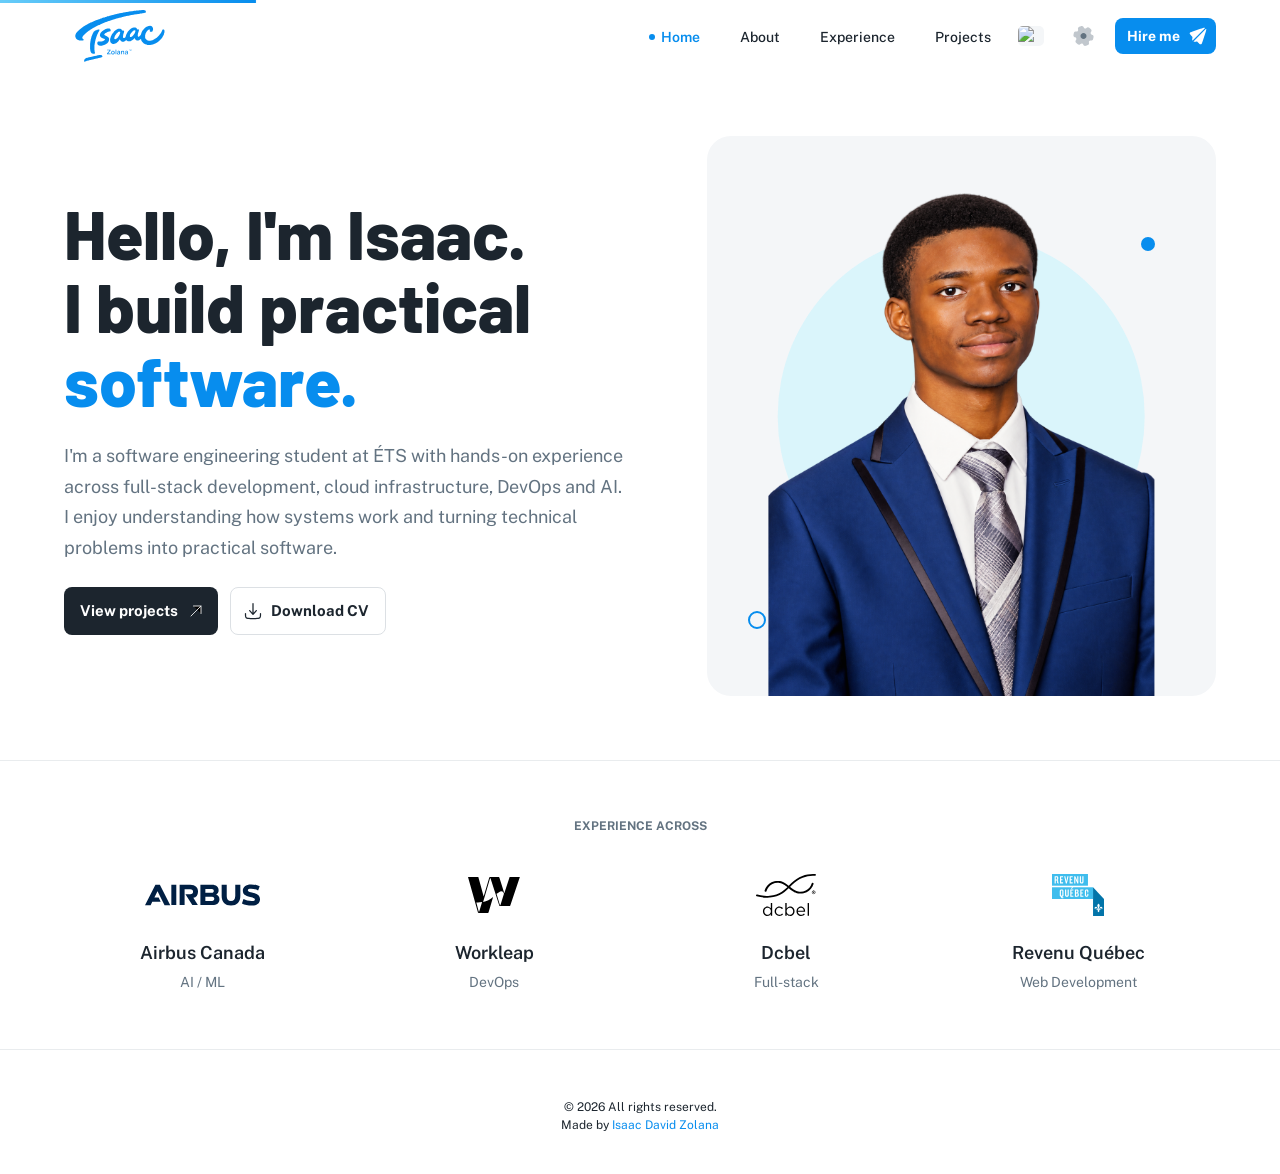
==== commit 216fdee7: "Deploy portfolio" ====
--- a/index.html
+++ b/index.html
@@ -1,4 +1,4 @@
-<!DOCTYPE html><html lang="en" dir="ltr"><head><meta charSet="utf-8"/><link rel="preconnect" href="/" crossorigin=""/><meta name="viewport" content="width=device-width, initial-scale=1"/><link rel="preload" as="image" href="/assets/images/home/portrait.png"/><link rel="preload" as="image" href="/assets/logos/companies/airbus.svg"/><link rel="preload" as="image" href="/assets/logos/companies/workleap.svg"/><link rel="preload" as="image" href="/assets/logos/companies/dcbel.svg"/><link rel="preload" as="image" href="/assets/logos/companies/revenu-quebec.svg"/><link rel="stylesheet" href="/_next/static/chunks/0627fn-pt8vxz.css" data-precedence="next"/><link rel="preload" as="script" fetchPriority="low" href="/_next/static/chunks/3mc6dra1m0098.js"/><script src="/_next/static/chunks/2i51e627rllld.js" async=""></script><script src="/_next/static/chunks/3byuobrkyz9bj.js" async=""></script><script src="/_next/static/chunks/0m1xce8r4g0zj.js" async=""></script><script src="/_next/static/chunks/turbopack-1edct6jqrjagn.js" async=""></script><script src="/_next/static/chunks/0528ucir2cmti.js" async="" crossorigin=""></script><script src="/_next/static/chunks/42y6c5c4ouv-j.js" async="" crossorigin=""></script><script src="/_next/static/chunks/00liw370i71kf.js" async="" crossorigin=""></script><script src="/_next/static/chunks/2dp-d6590is6x.js" async="" crossorigin=""></script><script src="/_next/static/chunks/1k63333qewf-7.js" async="" crossorigin=""></script><script src="/_next/static/chunks/3gh5hcrfu27t6.js" async="" crossorigin=""></script><script src="/_next/static/chunks/0lp74vo5ang8q.js" async="" crossorigin=""></script><script src="/_next/static/chunks/3km7w1s2x0y85.js" async="" crossorigin=""></script><script src="/_next/static/chunks/1p_-jr2lpnd92.js" async="" crossorigin=""></script><script src="/_next/static/chunks/2u5ssy4p8i0ps.js" async="" crossorigin=""></script><script src="/_next/static/chunks/3zw_by3eplujv.js" async="" crossorigin=""></script><script src="/_next/static/chunks/3hjgbspgt3kww.js" async="" crossorigin=""></script><script src="/_next/static/chunks/0k1bw_o-p8ww_.js" async="" crossorigin=""></script><script src="/_next/static/chunks/2scldfeq9193_.js" async="" crossorigin=""></script><meta name="theme-color" content="#00A76F"/><title>Isaac David Zolana | Software Developer</title><meta name="description" content="Software engineering student with hands-on experience in full-stack development, cloud infrastructure, DevOps and AI."/><link rel="icon" href="/favicon.ico"/><meta name="next-size-adjust" content=""/><script src="/_next/static/chunks/0cz1d0mv5g_q7.js" noModule=""></script><style data-emotion="css-global 1igvmmd">html{-webkit-font-smoothing:antialiased;-moz-osx-font-smoothing:grayscale;box-sizing:border-box;-webkit-text-size-adjust:100%;}*,*::before,*::after{box-sizing:inherit;}strong,b{font-weight:700;}body{margin:0;color:var(--palette-text-primary);font-family:"Public Sans Variable",-apple-system,BlinkMacSystemFont,"Segoe UI",Roboto,"Helvetica Neue",Arial,sans-serif,"Apple Color Emoji","Segoe UI Emoji","Segoe UI Symbol";font-weight:400;font-size:1rem;line-height:1.5;background-color:var(--palette-background-default);}@media print{body{background-color:var(--palette-common-white);}}body::backdrop{background-color:var(--palette-background-default);}html{font-size:16px;}</style><style data-emotion="css-global 15tdw9n">:root{--spacing:8px;--shape-borderRadius:8px;--shadows-0:none;--shadows-1:0px 2px 1px -1px rgba(0,0,0,0.2),0px 1px 1px 0px rgba(0,0,0,0.14),0px 1px 3px 0px rgba(0,0,0,0.12);--shadows-2:0px 3px 1px -2px rgba(0,0,0,0.2),0px 2px 2px 0px rgba(0,0,0,0.14),0px 1px 5px 0px rgba(0,0,0,0.12);--shadows-3:0px 3px 3px -2px rgba(0,0,0,0.2),0px 3px 4px 0px rgba(0,0,0,0.14),0px 1px 8px 0px rgba(0,0,0,0.12);--shadows-4:0px 2px 4px -1px rgba(0,0,0,0.2),0px 4px 5px 0px rgba(0,0,0,0.14),0px 1px 10px 0px rgba(0,0,0,0.12);--shadows-5:0px 3px 5px -1px rgba(0,0,0,0.2),0px 5px 8px 0px rgba(0,0,0,0.14),0px 1px 14px 0px rgba(0,0,0,0.12);--shadows-6:0px 3px 5px -1px rgba(0,0,0,0.2),0px 6px 10px 0px rgba(0,0,0,0.14),0px 1px 18px 0px rgba(0,0,0,0.12);--shadows-7:0px 4px 5px -2px rgba(0,0,0,0.2),0px 7px 10px 1px rgba(0,0,0,0.14),0px 2px 16px 1px rgba(0,0,0,0.12);--shadows-8:0px 5px 5px -3px rgba(0,0,0,0.2),0px 8px 10px 1px rgba(0,0,0,0.14),0px 3px 14px 2px rgba(0,0,0,0.12);--shadows-9:0px 5px 6px -3px rgba(0,0,0,0.2),0px 9px 12px 1px rgba(0,0,0,0.14),0px 3px 16px 2px rgba(0,0,0,0.12);--shadows-10:0px 6px 6px -3px rgba(0,0,0,0.2),0px 10px 14px 1px rgba(0,0,0,0.14),0px 4px 18px 3px rgba(0,0,0,0.12);--shadows-11:0px 6px 7px -4px rgba(0,0,0,0.2),0px 11px 15px 1px rgba(0,0,0,0.14),0px 4px 20px 3px rgba(0,0,0,0.12);--shadows-12:0px 7px 8px -4px rgba(0,0,0,0.2),0px 12px 17px 2px rgba(0,0,0,0.14),0px 5px 22px 4px rgba(0,0,0,0.12);--shadows-13:0px 7px 8px -4px rgba(0,0,0,0.2),0px 13px 19px 2px rgba(0,0,0,0.14),0px 5px 24px 4px rgba(0,0,0,0.12);--shadows-14:0px 7px 9px -4px rgba(0,0,0,0.2),0px 14px 21px 2px rgba(0,0,0,0.14),0px 5px 26px 4px rgba(0,0,0,0.12);--shadows-15:0px 8px 9px -5px rgba(0,0,0,0.2),0px 15px 22px 2px rgba(0,0,0,0.14),0px 6px 28px 5px rgba(0,0,0,0.12);--shadows-16:0px 8px 10px -5px rgba(0,0,0,0.2),0px 16px 24px 2px rgba(0,0,0,0.14),0px 6px 30px 5px rgba(0,0,0,0.12);--shadows-17:0px 8px 11px -5px rgba(0,0,0,0.2),0px 17px 26px 2px rgba(0,0,0,0.14),0px 6px 32px 5px rgba(0,0,0,0.12);--shadows-18:0px 9px 11px -5px rgba(0,0,0,0.2),0px 18px 28px 2px rgba(0,0,0,0.14),0px 7px 34px 6px rgba(0,0,0,0.12);--shadows-19:0px 9px 12px -6px rgba(0,0,0,0.2),0px 19px 29px 2px rgba(0,0,0,0.14),0px 7px 36px 6px rgba(0,0,0,0.12);--shadows-20:0px 10px 13px -6px rgba(0,0,0,0.2),0px 20px 31px 3px rgba(0,0,0,0.14),0px 8px 38px 7px rgba(0,0,0,0.12);--shadows-21:0px 10px 13px -6px rgba(0,0,0,0.2),0px 21px 33px 3px rgba(0,0,0,0.14),0px 8px 40px 7px rgba(0,0,0,0.12);--shadows-22:0px 10px 14px -6px rgba(0,0,0,0.2),0px 22px 35px 3px rgba(0,0,0,0.14),0px 8px 42px 7px rgba(0,0,0,0.12);--shadows-23:0px 11px 14px -7px rgba(0,0,0,0.2),0px 23px 36px 3px rgba(0,0,0,0.14),0px 9px 44px 8px rgba(0,0,0,0.12);--shadows-24:0px 11px 15px -7px rgba(0,0,0,0.2),0px 24px 38px 3px rgba(0,0,0,0.14),0px 9px 46px 8px rgba(0,0,0,0.12);--zIndex-mobileStepper:1000;--zIndex-fab:1050;--zIndex-speedDial:1050;--zIndex-appBar:1100;--zIndex-drawer:1200;--zIndex-modal:1300;--zIndex-snackbar:1400;--zIndex-tooltip:1500;--font-h1:800 2.5rem/1.25 "Barlow",-apple-system,BlinkMacSystemFont,"Segoe UI",Roboto,"Helvetica Neue",Arial,sans-serif,"Apple Color Emoji","Segoe UI Emoji","Segoe UI Symbol";--font-h2:800 2rem/1.3333333333333333 "Barlow",-apple-system,BlinkMacSystemFont,"Segoe UI",Roboto,"Helvetica Neue",Arial,sans-serif,"Apple Color Emoji","Segoe UI Emoji","Segoe UI Symbol";--font-h3:700 1.5rem/1.5 "Barlow",-apple-system,BlinkMacSystemFont,"Segoe UI",Roboto,"Helvetica Neue",Arial,sans-serif,"Apple Color Emoji","Segoe UI Emoji","Segoe UI Symbol";--font-h4:700 1.25rem/1.5 "Public Sans Variable",-apple-system,BlinkMacSystemFont,"Segoe UI",Roboto,"Helvetica Neue",Arial,sans-serif,"Apple Color Emoji","Segoe UI Emoji","Segoe UI Symbol";--font-h5:700 1.125rem/1.5 "Public Sans Variable",-apple-system,BlinkMacSystemFont,"Segoe UI",Roboto,"Helvetica Neue",Arial,sans-serif,"Apple Color Emoji","Segoe UI Emoji","Segoe UI Symbol";--font-h6:600 1.0625rem/1.5555555555555556 "Public Sans Variable",-apple-system,BlinkMacSystemFont,"Segoe UI",Roboto,"Helvetica Neue",Arial,sans-serif,"Apple Color Emoji","Segoe UI Emoji","Segoe UI Symbol";--font-subtitle1:600 1rem/1.5 "Public Sans Variable",-apple-system,BlinkMacSystemFont,"Segoe UI",Roboto,"Helvetica Neue",Arial,sans-serif,"Apple Color Emoji","Segoe UI Emoji","Segoe UI Symbol";--font-subtitle2:600 0.875rem/1.5714285714285714 "Public Sans Variable",-apple-system,BlinkMacSystemFont,"Segoe UI",Roboto,"Helvetica Neue",Arial,sans-serif,"Apple Color Emoji","Segoe UI Emoji","Segoe UI Symbol";--font-body1:400 1rem/1.5 "Public Sans Variable",-apple-system,BlinkMacSystemFont,"Segoe UI",Roboto,"Helvetica Neue",Arial,sans-serif,"Apple Color Emoji","Segoe UI Emoji","Segoe UI Symbol";--font-body2:400 0.875rem/1.5714285714285714 "Public Sans Variable",-apple-system,BlinkMacSystemFont,"Segoe UI",Roboto,"Helvetica Neue",Arial,sans-serif,"Apple Color Emoji","Segoe UI Emoji","Segoe UI Symbol";--font-caption:400 0.75rem/1.5 "Public Sans Variable",-apple-system,BlinkMacSystemFont,"Segoe UI",Roboto,"Helvetica Neue",Arial,sans-serif,"Apple Color Emoji","Segoe UI Emoji","Segoe UI Symbol";--font-overline:700 0.75rem/1.5 "Public Sans Variable",-apple-system,BlinkMacSystemFont,"Segoe UI",Roboto,"Helvetica Neue",Arial,sans-serif,"Apple Color Emoji","Segoe UI Emoji","Segoe UI Symbol";--font-button:700 0.875rem/1.7142857142857142 "Public Sans Variable",-apple-system,BlinkMacSystemFont,"Segoe UI",Roboto,"Helvetica Neue",Arial,sans-serif,"Apple Color Emoji","Segoe UI Emoji","Segoe UI Symbol";--font-inherit:inherit inherit/inherit inherit;}:root,[data-color-scheme="light"]{-webkit-print-color-scheme:light;color-scheme:light;--palette-primary-lighter:#CCF4FE;--palette-primary-light:#68CDF9;--palette-primary-main:#078DEE;--palette-primary-dark:#0351AB;--palette-primary-darker:#012972;--palette-primary-contrastText:#FFFFFF;--palette-primary-lighterChannel:204 244 254;--palette-primary-lightChannel:104 205 249;--palette-primary-mainChannel:7 141 238;--palette-primary-darkChannel:3 81 171;--palette-primary-darkerChannel:1 41 114;--palette-primary-contrastTextChannel:255 255 255;--palette-secondary-lighter:#EFD6FF;--palette-secondary-light:#C684FF;--palette-secondary-main:#8E33FF;--palette-secondary-dark:#5119B7;--palette-secondary-darker:#27097A;--palette-secondary-contrastText:#FFFFFF;--palette-secondary-lighterChannel:239 214 255;--palette-secondary-lightChannel:198 132 255;--palette-secondary-mainChannel:142 51 255;--palette-secondary-darkChannel:81 25 183;--palette-secondary-darkerChannel:39 9 122;--palette-secondary-contrastTextChannel:255 255 255;--palette-info-lighter:#CAFDF5;--palette-info-light:#61F3F3;--palette-info-main:#00B8D9;--palette-info-dark:#006C9C;--palette-info-darker:#003768;--palette-info-contrastText:#FFFFFF;--palette-info-lighterChannel:202 253 245;--palette-info-lightChannel:97 243 243;--palette-info-mainChannel:0 184 217;--palette-info-darkChannel:0 108 156;--palette-info-darkerChannel:0 55 104;--palette-info-contrastTextChannel:255 255 255;--palette-success-lighter:#D3FCD2;--palette-success-light:#77ED8B;--palette-success-main:#22C55E;--palette-success-dark:#118D57;--palette-success-darker:#065E49;--palette-success-contrastText:#ffffff;--palette-success-lighterChannel:211 252 210;--palette-success-lightChannel:119 237 139;--palette-success-mainChannel:34 197 94;--palette-success-darkChannel:17 141 87;--palette-success-darkerChannel:6 94 73;--palette-success-contrastTextChannel:255 255 255;--palette-warning-lighter:#FFF5CC;--palette-warning-light:#FFD666;--palette-warning-main:#FFAB00;--palette-warning-dark:#B76E00;--palette-warning-darker:#7A4100;--palette-warning-contrastText:#1C252E;--palette-warning-lighterChannel:255 245 204;--palette-warning-lightChannel:255 214 102;--palette-warning-mainChannel:255 171 0;--palette-warning-darkChannel:183 110 0;--palette-warning-darkerChannel:122 65 0;--palette-warning-contrastTextChannel:28 37 46;--palette-error-lighter:#FFE9D5;--palette-error-light:#FFAC82;--palette-error-main:#FF5630;--palette-error-dark:#B71D18;--palette-error-darker:#7A0916;--palette-error-contrastText:#FFFFFF;--palette-error-lighterChannel:255 233 213;--palette-error-lightChannel:255 172 130;--palette-error-mainChannel:255 86 48;--palette-error-darkChannel:183 29 24;--palette-error-darkerChannel:122 9 22;--palette-error-contrastTextChannel:255 255 255;--palette-common-black:#000000;--palette-common-white:#FFFFFF;--palette-common-blackChannel:0 0 0;--palette-common-whiteChannel:255 255 255;--palette-common-background:#fff;--palette-common-onBackground:#000;--palette-common-backgroundChannel:255 255 255;--palette-common-onBackgroundChannel:0 0 0;--palette-grey-50:#FCFDFD;--palette-grey-100:#F9FAFB;--palette-grey-200:#F4F6F8;--palette-grey-300:#DFE3E8;--palette-grey-400:#C4CDD5;--palette-grey-500:#919EAB;--palette-grey-600:#637381;--palette-grey-700:#454F5B;--palette-grey-800:#1C252E;--palette-grey-900:#141A21;--palette-grey-50Channel:252 253 253;--palette-grey-100Channel:249 250 251;--palette-grey-200Channel:244 246 248;--palette-grey-300Channel:223 227 232;--palette-grey-400Channel:196 205 213;--palette-grey-500Channel:145 158 171;--palette-grey-600Channel:99 115 129;--palette-grey-700Channel:69 79 91;--palette-grey-800Channel:28 37 46;--palette-grey-900Channel:20 26 33;--palette-grey-A100:#f5f5f5;--palette-grey-A200:#eeeeee;--palette-grey-A400:#bdbdbd;--palette-grey-A700:#616161;--palette-divider:rgba(145 158 171 / 20%);--palette-TableCell-border:rgba(145 158 171 / 20%);--palette-shared-inputUnderline:rgba(145 158 171 / 32%);--palette-shared-inputOutlined:rgba(145 158 171 / 20%);--palette-shared-paperOutlined:rgba(145 158 171 / 16%);--palette-shared-buttonOutlined:rgba(145 158 171 / 32%);--palette-text-primary:#1C252E;--palette-text-secondary:#637381;--palette-text-disabled:#919EAB;--palette-text-primaryChannel:28 37 46;--palette-text-secondaryChannel:99 115 129;--palette-text-disabledChannel:145 158 171;--palette-background-paper:#FFFFFF;--palette-background-default:#FFFFFF;--palette-background-neutral:#F4F6F8;--palette-background-paperChannel:255 255 255;--palette-background-defaultChannel:255 255 255;--palette-background-neutralChannel:244 246 248;--palette-action-active:#637381;--palette-action-hover:rgba(145 158 171 / 8%);--palette-action-selected:rgba(145 158 171 / 16%);--palette-action-focus:rgba(145 158 171 / 24%);--palette-action-disabled:rgba(145 158 171 / 80%);--palette-action-disabledBackground:rgba(145 158 171 / 24%);--palette-action-hoverOpacity:0.08;--palette-action-selectedOpacity:0.08;--palette-action-focusOpacity:0.12;--palette-action-activatedOpacity:0.12;--palette-action-disabledOpacity:0.48;--palette-action-activeChannel:99 115 129;--palette-action-selectedChannel:145;--palette-Alert-errorColor:rgb(102, 68, 52);--palette-Alert-infoColor:rgb(38, 97, 97);--palette-Alert-successColor:rgb(47, 94, 55);--palette-Alert-warningColor:rgb(102, 85, 40);--palette-Alert-errorFilledBg:var(--palette-error-main, #FF5630);--palette-Alert-infoFilledBg:var(--palette-info-main, #00B8D9);--palette-Alert-successFilledBg:var(--palette-success-main, #22C55E);--palette-Alert-warningFilledBg:var(--palette-warning-main, #FFAB00);--palette-Alert-errorFilledColor:#fff;--palette-Alert-infoFilledColor:rgba(0, 0, 0, 0.87);--palette-Alert-successFilledColor:rgba(0, 0, 0, 0.87);--palette-Alert-warningFilledColor:rgba(0, 0, 0, 0.87);--palette-Alert-errorStandardBg:rgb(255, 246, 242);--palette-Alert-infoStandardBg:rgb(239, 253, 253);--palette-Alert-successStandardBg:rgb(241, 253, 243);--palette-Alert-warningStandardBg:rgb(255, 250, 239);--palette-Alert-errorIconColor:var(--palette-error-main, #FF5630);--palette-Alert-infoIconColor:var(--palette-info-main, #00B8D9);--palette-Alert-successIconColor:var(--palette-success-main, #22C55E);--palette-Alert-warningIconColor:var(--palette-warning-main, #FFAB00);--palette-AppBar-defaultBg:var(--palette-grey-100, #F9FAFB);--palette-Avatar-defaultBg:var(--palette-grey-400, #C4CDD5);--palette-Button-inheritContainedBg:var(--palette-grey-300, #DFE3E8);--palette-Button-inheritContainedHoverBg:var(--palette-grey-A100, #f5f5f5);--palette-Chip-defaultBorder:var(--palette-grey-400, #C4CDD5);--palette-Chip-defaultAvatarColor:var(--palette-grey-700, #454F5B);--palette-Chip-defaultIconColor:var(--palette-grey-700, #454F5B);--palette-FilledInput-bg:rgba(0, 0, 0, 0.06);--palette-FilledInput-hoverBg:rgba(0, 0, 0, 0.09);--palette-FilledInput-disabledBg:rgba(0, 0, 0, 0.12);--palette-LinearProgress-primaryBg:rgb(160, 211, 248);--palette-LinearProgress-secondaryBg:rgb(212, 177, 255);--palette-LinearProgress-errorBg:rgb(255, 190, 176);--palette-LinearProgress-infoBg:rgb(158, 228, 240);--palette-LinearProgress-successBg:rgb(171, 232, 193);--palette-LinearProgress-warningBg:rgb(255, 223, 158);--palette-Skeleton-bg:rgba(var(--palette-text-primaryChannel, 28 37 46) / 0.11);--palette-Slider-primaryTrack:rgb(160, 211, 248);--palette-Slider-secondaryTrack:rgb(212, 177, 255);--palette-Slider-errorTrack:rgb(255, 190, 176);--palette-Slider-infoTrack:rgb(158, 228, 240);--palette-Slider-successTrack:rgb(171, 232, 193);--palette-Slider-warningTrack:rgb(255, 223, 158);--palette-SnackbarContent-bg:rgb(50, 50, 50);--palette-SnackbarContent-color:#fff;--palette-SpeedDialAction-fabHoverBg:rgb(216, 216, 216);--palette-StepConnector-border:var(--palette-grey-400, #C4CDD5);--palette-StepContent-border:var(--palette-grey-400, #C4CDD5);--palette-Switch-defaultColor:var(--palette-common-white, #FFFFFF);--palette-Switch-defaultDisabledColor:var(--palette-grey-100, #F9FAFB);--palette-Switch-primaryDisabledColor:rgb(160, 211, 248);--palette-Switch-secondaryDisabledColor:rgb(212, 177, 255);--palette-Switch-errorDisabledColor:rgb(255, 190, 176);--palette-Switch-infoDisabledColor:rgb(158, 228, 240);--palette-Switch-successDisabledColor:rgb(171, 232, 193);--palette-Switch-warningDisabledColor:rgb(255, 223, 158);--palette-Tooltip-bg:rgba(69, 79, 91, 0.92);--palette-dividerChannel:145;--shadows-0:none;--shadows-1:0px 2px 1px -1px rgba(145 158 171 / 20%),0px 1px 1px 0px rgba(145 158 171 / 14%),0px 1px 3px 0px rgba(145 158 171 / 12%);--shadows-2:0px 3px 1px -2px rgba(145 158 171 / 20%),0px 2px 2px 0px rgba(145 158 171 / 14%),0px 1px 5px 0px rgba(145 158 171 / 12%);--shadows-3:0px 3px 3px -2px rgba(145 158 171 / 20%),0px 3px 4px 0px rgba(145 158 171 / 14%),0px 1px 8px 0px rgba(145 158 171 / 12%);--shadows-4:0px 2px 4px -1px rgba(145 158 171 / 20%),0px 4px 5px 0px rgba(145 158 171 / 14%),0px 1px 10px 0px rgba(145 158 171 / 12%);--shadows-5:0px 3px 5px -1px rgba(145 158 171 / 20%),0px 5px 8px 0px rgba(145 158 171 / 14%),0px 1px 14px 0px rgba(145 158 171 / 12%);--shadows-6:0px 3px 5px -1px rgba(145 158 171 / 20%),0px 6px 10px 0px rgba(145 158 171 / 14%),0px 1px 18px 0px rgba(145 158 171 / 12%);--shadows-7:0px 4px 5px -2px rgba(145 158 171 / 20%),0px 7px 10px 1px rgba(145 158 171 / 14%),0px 2px 16px 1px rgba(145 158 171 / 12%);--shadows-8:0px 5px 5px -3px rgba(145 158 171 / 20%),0px 8px 10px 1px rgba(145 158 171 / 14%),0px 3px 14px 2px rgba(145 158 171 / 12%);--shadows-9:0px 5px 6px -3px rgba(145 158 171 / 20%),0px 9px 12px 1px rgba(145 158 171 / 14%),0px 3px 16px 2px rgba(145 158 171 / 12%);--shadows-10:0px 6px 6px -3px rgba(145 158 171 / 20%),0px 10px 14px 1px rgba(145 158 171 / 14%),0px 4px 18px 3px rgba(145 158 171 / 12%);--shadows-11:0px 6px 7px -4px rgba(145 158 171 / 20%),0px 11px 15px 1px rgba(145 158 171 / 14%),0px 4px 20px 3px rgba(145 158 171 / 12%);--shadows-12:0px 7px 8px -4px rgba(145 158 171 / 20%),0px 12px 17px 2px rgba(145 158 171 / 14%),0px 5px 22px 4px rgba(145 158 171 / 12%);--shadows-13:0px 7px 8px -4px rgba(145 158 171 / 20%),0px 13px 19px 2px rgba(145 158 171 / 14%),0px 5px 24px 4px rgba(145 158 171 / 12%);--shadows-14:0px 7px 9px -4px rgba(145 158 171 / 20%),0px 14px 21px 2px rgba(145 158 171 / 14%),0px 5px 26px 4px rgba(145 158 171 / 12%);--shadows-15:0px 8px 9px -5px rgba(145 158 171 / 20%),0px 15px 22px 2px rgba(145 158 171 / 14%),0px 6px 28px 5px rgba(145 158 171 / 12%);--shadows-16:0px 8px 10px -5px rgba(145 158 171 / 20%),0px 16px 24px 2px rgba(145 158 171 / 14%),0px 6px 30px 5px rgba(145 158 171 / 12%);--shadows-17:0px 8px 11px -5px rgba(145 158 171 / 20%),0px 17px 26px 2px rgba(145 158 171 / 14%),0px 6px 32px 5px rgba(145 158 171 / 12%);--shadows-18:0px 9px 11px -5px rgba(145 158 171 / 20%),0px 18px 28px 2px rgba(145 158 171 / 14%),0px 7px 34px 6px rgba(145 158 171 / 12%);--shadows-19:0px 9px 12px -6px rgba(145 158 171 / 20%),0px 19px 29px 2px rgba(145 158 171 / 14%),0px 7px 36px 6px rgba(145 158 171 / 12%);--shadows-20:0px 10px 13px -6px rgba(145 158 171 / 20%),0px 20px 31px 3px rgba(145 158 171 / 14%),0px 8px 38px 7px rgba(145 158 171 / 12%);--shadows-21:0px 10px 13px -6px rgba(145 158 171 / 20%),0px 21px 33px 3px rgba(145 158 171 / 14%),0px 8px 40px 7px rgba(145 158 171 / 12%);--shadows-22:0px 10px 14px -6px rgba(145 158 171 / 20%),0px 22px 35px 3px rgba(145 158 171 / 14%),0px 8px 42px 7px rgba(145 158 171 / 12%);--shadows-23:0px 11px 14px -7px rgba(145 158 171 / 20%),0px 23px 36px 3px rgba(145 158 171 / 14%),0px 9px 44px 8px rgba(145 158 171 / 12%);--shadows-24:0px 11px 15px -7px rgba(145 158 171 / 20%),0px 24px 38px 3px rgba(145 158 171 / 14%),0px 9px 46px 8px rgba(145 158 171 / 12%);--customShadows-z1:0 1px 2px 0 rgba(145 158 171 / 16%);--customShadows-z4:0 4px 8px 0 rgba(145 158 171 / 16%);--customShadows-z8:0 8px 16px 0 rgba(145 158 171 / 16%);--customShadows-z12:0 12px 24px -4px rgba(145 158 171 / 16%);--customShadows-z16:0 16px 32px -4px rgba(145 158 171 / 16%);--customShadows-z20:0 20px 40px -4px rgba(145 158 171 / 16%);--customShadows-z24:0 24px 48px 0 rgba(145 158 171 / 16%);--customShadows-dialog:-40px 40px 80px -8px rgba(0 0 0 / 24%);--customShadows-card:0 0 2px 0 rgba(145 158 171 / 20%),0 12px 24px -4px rgba(145 158 171 / 12%);--customShadows-dropdown:0 0 2px 0 rgba(145 158 171 / 24%),-20px 20px 40px -4px rgba(145 158 171 / 24%);--customShadows-primary:0 8px 16px 0 rgba(7 141 238 / 24%);--customShadows-secondary:0 8px 16px 0 rgba(142 51 255 / 24%);--customShadows-info:0 8px 16px 0 rgba(0 184 217 / 24%);--customShadows-success:0 8px 16px 0 rgba(34 197 94 / 24%);--customShadows-warning:0 8px 16px 0 rgba(255 171 0 / 24%);--customShadows-error:0 8px 16px 0 rgba(255 86 48 / 24%);--opacity-inputPlaceholder:1;--opacity-inputUnderline:0.32;--opacity-switchTrackDisabled:0.48;--opacity-switchTrack:1;--opacity-filled-commonHoverBg:0.72;--opacity-outlined-border:0.48;--opacity-soft-bg:0.16;--opacity-soft-hoverBg:0.32;--opacity-soft-commonBg:0.08;--opacity-soft-commonHoverBg:0.16;--opacity-soft-border:0.24;}[data-color-scheme="dark"]{-webkit-print-color-scheme:dark;color-scheme:dark;--palette-common-black:#000000;--palette-common-white:#FFFFFF;--palette-common-blackChannel:0 0 0;--palette-common-whiteChannel:255 255 255;--palette-common-background:#000;--palette-common-onBackground:#fff;--palette-common-backgroundChannel:0 0 0;--palette-common-onBackgroundChannel:255 255 255;--palette-primary-lighter:#CCF4FE;--palette-primary-light:#68CDF9;--palette-primary-main:#078DEE;--palette-primary-dark:#0351AB;--palette-primary-darker:#012972;--palette-primary-contrastText:#FFFFFF;--palette-primary-lighterChannel:204 244 254;--palette-primary-lightChannel:104 205 249;--palette-primary-mainChannel:7 141 238;--palette-primary-darkChannel:3 81 171;--palette-primary-darkerChannel:1 41 114;--palette-primary-contrastTextChannel:255 255 255;--palette-secondary-lighter:#EFD6FF;--palette-secondary-light:#C684FF;--palette-secondary-main:#8E33FF;--palette-secondary-dark:#5119B7;--palette-secondary-darker:#27097A;--palette-secondary-contrastText:#FFFFFF;--palette-secondary-lighterChannel:239 214 255;--palette-secondary-lightChannel:198 132 255;--palette-secondary-mainChannel:142 51 255;--palette-secondary-darkChannel:81 25 183;--palette-secondary-darkerChannel:39 9 122;--palette-secondary-contrastTextChannel:255 255 255;--palette-error-lighter:#FFE9D5;--palette-error-light:#FFAC82;--palette-error-main:#FF5630;--palette-error-dark:#B71D18;--palette-error-darker:#7A0916;--palette-error-contrastText:#FFFFFF;--palette-error-lighterChannel:255 233 213;--palette-error-lightChannel:255 172 130;--palette-error-mainChannel:255 86 48;--palette-error-darkChannel:183 29 24;--palette-error-darkerChannel:122 9 22;--palette-error-contrastTextChannel:255 255 255;--palette-warning-lighter:#FFF5CC;--palette-warning-light:#FFD666;--palette-warning-main:#FFAB00;--palette-warning-dark:#B76E00;--palette-warning-darker:#7A4100;--palette-warning-contrastText:#1C252E;--palette-warning-lighterChannel:255 245 204;--palette-warning-lightChannel:255 214 102;--palette-warning-mainChannel:255 171 0;--palette-warning-darkChannel:183 110 0;--palette-warning-darkerChannel:122 65 0;--palette-warning-contrastTextChannel:28 37 46;--palette-info-lighter:#CAFDF5;--palette-info-light:#61F3F3;--palette-info-main:#00B8D9;--palette-info-dark:#006C9C;--palette-info-darker:#003768;--palette-info-contrastText:#FFFFFF;--palette-info-lighterChannel:202 253 245;--palette-info-lightChannel:97 243 243;--palette-info-mainChannel:0 184 217;--palette-info-darkChannel:0 108 156;--palette-info-darkerChannel:0 55 104;--palette-info-contrastTextChannel:255 255 255;--palette-success-lighter:#D3FCD2;--palette-success-light:#77ED8B;--palette-success-main:#22C55E;--palette-success-dark:#118D57;--palette-success-darker:#065E49;--palette-success-contrastText:#ffffff;--palette-success-lighterChannel:211 252 210;--palette-success-lightChannel:119 237 139;--palette-success-mainChannel:34 197 94;--palette-success-darkChannel:17 141 87;--palette-success-darkerChannel:6 94 73;--palette-success-contrastTextChannel:255 255 255;--palette-grey-50:#FCFDFD;--palette-grey-100:#F9FAFB;--palette-grey-200:#F4F6F8;--palette-grey-300:#DFE3E8;--palette-grey-400:#C4CDD5;--palette-grey-500:#919EAB;--palette-grey-600:#637381;--palette-grey-700:#454F5B;--palette-grey-800:#1C252E;--palette-grey-900:#141A21;--palette-grey-A100:#f5f5f5;--palette-grey-A200:#eeeeee;--palette-grey-A400:#bdbdbd;--palette-grey-A700:#616161;--palette-grey-50Channel:252 253 253;--palette-grey-100Channel:249 250 251;--palette-grey-200Channel:244 246 248;--palette-grey-300Channel:223 227 232;--palette-grey-400Channel:196 205 213;--palette-grey-500Channel:145 158 171;--palette-grey-600Channel:99 115 129;--palette-grey-700Channel:69 79 91;--palette-grey-800Channel:28 37 46;--palette-grey-900Channel:20 26 33;--palette-text-primary:#FFFFFF;--palette-text-secondary:#919EAB;--palette-text-disabled:#637381;--palette-text-icon:rgba(255, 255, 255, 0.5);--palette-text-primaryChannel:255 255 255;--palette-text-secondaryChannel:145 158 171;--palette-text-disabledChannel:99 115 129;--palette-divider:rgba(145 158 171 / 20%);--palette-background-paper:#1C252E;--palette-background-default:#141A21;--palette-background-neutral:#28323D;--palette-background-paperChannel:28 37 46;--palette-background-defaultChannel:20 26 33;--palette-background-neutralChannel:40 50 61;--palette-action-active:#919EAB;--palette-action-hover:rgba(145 158 171 / 8%);--palette-action-hoverOpacity:0.08;--palette-action-selected:rgba(145 158 171 / 16%);--palette-action-selectedOpacity:0.08;--palette-action-disabled:rgba(145 158 171 / 80%);--palette-action-disabledBackground:rgba(145 158 171 / 24%);--palette-action-disabledOpacity:0.48;--palette-action-focus:rgba(145 158 171 / 24%);--palette-action-focusOpacity:0.12;--palette-action-activatedOpacity:0.12;--palette-action-activeChannel:145 158 171;--palette-action-selectedChannel:145;--palette-TableCell-border:rgba(145 158 171 / 20%);--palette-shared-inputUnderline:rgba(145 158 171 / 32%);--palette-shared-inputOutlined:rgba(145 158 171 / 20%);--palette-shared-paperOutlined:rgba(145 158 171 / 16%);--palette-shared-buttonOutlined:rgba(145 158 171 / 32%);--palette-Alert-errorColor:rgb(255, 221, 205);--palette-Alert-infoColor:rgb(191, 250, 250);--palette-Alert-successColor:rgb(200, 247, 208);--palette-Alert-warningColor:rgb(255, 238, 193);--palette-Alert-errorFilledBg:var(--palette-error-dark, #B71D18);--palette-Alert-infoFilledBg:var(--palette-info-dark, #006C9C);--palette-Alert-successFilledBg:var(--palette-success-dark, #118D57);--palette-Alert-warningFilledBg:var(--palette-warning-dark, #B76E00);--palette-Alert-errorFilledColor:#fff;--palette-Alert-infoFilledColor:#fff;--palette-Alert-successFilledColor:#fff;--palette-Alert-warningFilledColor:#fff;--palette-Alert-errorStandardBg:rgb(25, 17, 12);--palette-Alert-infoStandardBg:rgb(9, 24, 24);--palette-Alert-successStandardBg:rgb(11, 23, 13);--palette-Alert-warningStandardBg:rgb(25, 21, 10);--palette-Alert-errorIconColor:var(--palette-error-main, #FF5630);--palette-Alert-infoIconColor:var(--palette-info-main, #00B8D9);--palette-Alert-successIconColor:var(--palette-success-main, #22C55E);--palette-Alert-warningIconColor:var(--palette-warning-main, #FFAB00);--palette-AppBar-defaultBg:var(--palette-grey-900, #141A21);--palette-AppBar-darkBg:var(--palette-background-paper, #1C252E);--palette-AppBar-darkColor:var(--palette-text-primary, #FFFFFF);--palette-Avatar-defaultBg:var(--palette-grey-600, #637381);--palette-Button-inheritContainedBg:var(--palette-grey-800, #1C252E);--palette-Button-inheritContainedHoverBg:var(--palette-grey-700, #454F5B);--palette-Chip-defaultBorder:var(--palette-grey-700, #454F5B);--palette-Chip-defaultAvatarColor:var(--palette-grey-300, #DFE3E8);--palette-Chip-defaultIconColor:var(--palette-grey-300, #DFE3E8);--palette-FilledInput-bg:rgba(255, 255, 255, 0.09);--palette-FilledInput-hoverBg:rgba(255, 255, 255, 0.13);--palette-FilledInput-disabledBg:rgba(255, 255, 255, 0.12);--palette-LinearProgress-primaryBg:rgb(3, 70, 119);--palette-LinearProgress-secondaryBg:rgb(71, 25, 127);--palette-LinearProgress-errorBg:rgb(127, 43, 24);--palette-LinearProgress-infoBg:rgb(0, 92, 108);--palette-LinearProgress-successBg:rgb(17, 98, 47);--palette-LinearProgress-warningBg:rgb(127, 85, 0);--palette-Skeleton-bg:rgba(var(--palette-text-primaryChannel, 255 255 255) / 0.13);--palette-Slider-primaryTrack:rgb(3, 70, 119);--palette-Slider-secondaryTrack:rgb(71, 25, 127);--palette-Slider-errorTrack:rgb(127, 43, 24);--palette-Slider-infoTrack:rgb(0, 92, 108);--palette-Slider-successTrack:rgb(17, 98, 47);--palette-Slider-warningTrack:rgb(127, 85, 0);--palette-SnackbarContent-bg:rgb(250, 250, 250);--palette-SnackbarContent-color:rgba(0, 0, 0, 0.87);--palette-SpeedDialAction-fabHoverBg:rgb(62, 69, 77);--palette-StepConnector-border:var(--palette-grey-600, #637381);--palette-StepContent-border:var(--palette-grey-600, #637381);--palette-Switch-defaultColor:var(--palette-grey-300, #DFE3E8);--palette-Switch-defaultDisabledColor:var(--palette-grey-600, #637381);--palette-Switch-primaryDisabledColor:rgb(3, 63, 107);--palette-Switch-secondaryDisabledColor:rgb(63, 22, 114);--palette-Switch-errorDisabledColor:rgb(114, 38, 21);--palette-Switch-infoDisabledColor:rgb(0, 82, 97);--palette-Switch-successDisabledColor:rgb(15, 88, 42);--palette-Switch-warningDisabledColor:rgb(114, 76, 0);--palette-Tooltip-bg:rgba(69, 79, 91, 0.92);--palette-dividerChannel:145;--opacity-inputPlaceholder:1;--opacity-inputUnderline:0.32;--opacity-switchTrackDisabled:0.48;--opacity-switchTrack:1;--opacity-filled-commonHoverBg:0.72;--opacity-outlined-border:0.48;--opacity-soft-bg:0.16;--opacity-soft-hoverBg:0.32;--opacity-soft-commonBg:0.08;--opacity-soft-commonHoverBg:0.16;--opacity-soft-border:0.24;--overlays-0:none;--overlays-1:linear-gradient(rgba(255 255 255 / 0.051), rgba(255 255 255 / 0.051));--overlays-2:linear-gradient(rgba(255 255 255 / 0.069), rgba(255 255 255 / 0.069));--overlays-3:linear-gradient(rgba(255 255 255 / 0.082), rgba(255 255 255 / 0.082));--overlays-4:linear-gradient(rgba(255 255 255 / 0.092), rgba(255 255 255 / 0.092));--overlays-5:linear-gradient(rgba(255 255 255 / 0.101), rgba(255 255 255 / 0.101));--overlays-6:linear-gradient(rgba(255 255 255 / 0.108), rgba(255 255 255 / 0.108));--overlays-7:linear-gradient(rgba(255 255 255 / 0.114), rgba(255 255 255 / 0.114));--overlays-8:linear-gradient(rgba(255 255 255 / 0.119), rgba(255 255 255 / 0.119));--overlays-9:linear-gradient(rgba(255 255 255 / 0.124), rgba(255 255 255 / 0.124));--overlays-10:linear-gradient(rgba(255 255 255 / 0.128), rgba(255 255 255 / 0.128));--overlays-11:linear-gradient(rgba(255 255 255 / 0.132), rgba(255 255 255 / 0.132));--overlays-12:linear-gradient(rgba(255 255 255 / 0.135), rgba(255 255 255 / 0.135));--overlays-13:linear-gradient(rgba(255 255 255 / 0.139), rgba(255 255 255 / 0.139));--overlays-14:linear-gradient(rgba(255 255 255 / 0.142), rgba(255 255 255 / 0.142));--overlays-15:linear-gradient(rgba(255 255 255 / 0.145), rgba(255 255 255 / 0.145));--overlays-16:linear-gradient(rgba(255 255 255 / 0.147), rgba(255 255 255 / 0.147));--overlays-17:linear-gradient(rgba(255 255 255 / 0.15), rgba(255 255 255 / 0.15));--overlays-18:linear-gradient(rgba(255 255 255 / 0.152), rgba(255 255 255 / 0.152));--overlays-19:linear-gradient(rgba(255 255 255 / 0.155), rgba(255 255 255 / 0.155));--overlays-20:linear-gradient(rgba(255 255 255 / 0.157), rgba(255 255 255 / 0.157));--overlays-21:linear-gradient(rgba(255 255 255 / 0.159), rgba(255 255 255 / 0.159));--overlays-22:linear-gradient(rgba(255 255 255 / 0.161), rgba(255 255 255 / 0.161));--overlays-23:linear-gradient(rgba(255 255 255 / 0.163), rgba(255 255 255 / 0.163));--overlays-24:linear-gradient(rgba(255 255 255 / 0.165), rgba(255 255 255 / 0.165));--shadows-0:none;--shadows-1:0px 2px 1px -1px rgba(0 0 0 / 20%),0px 1px 1px 0px rgba(0 0 0 / 14%),0px 1px 3px 0px rgba(0 0 0 / 12%);--shadows-2:0px 3px 1px -2px rgba(0 0 0 / 20%),0px 2px 2px 0px rgba(0 0 0 / 14%),0px 1px 5px 0px rgba(0 0 0 / 12%);--shadows-3:0px 3px 3px -2px rgba(0 0 0 / 20%),0px 3px 4px 0px rgba(0 0 0 / 14%),0px 1px 8px 0px rgba(0 0 0 / 12%);--shadows-4:0px 2px 4px -1px rgba(0 0 0 / 20%),0px 4px 5px 0px rgba(0 0 0 / 14%),0px 1px 10px 0px rgba(0 0 0 / 12%);--shadows-5:0px 3px 5px -1px rgba(0 0 0 / 20%),0px 5px 8px 0px rgba(0 0 0 / 14%),0px 1px 14px 0px rgba(0 0 0 / 12%);--shadows-6:0px 3px 5px -1px rgba(0 0 0 / 20%),0px 6px 10px 0px rgba(0 0 0 / 14%),0px 1px 18px 0px rgba(0 0 0 / 12%);--shadows-7:0px 4px 5px -2px rgba(0 0 0 / 20%),0px 7px 10px 1px rgba(0 0 0 / 14%),0px 2px 16px 1px rgba(0 0 0 / 12%);--shadows-8:0px 5px 5px -3px rgba(0 0 0 / 20%),0px 8px 10px 1px rgba(0 0 0 / 14%),0px 3px 14px 2px rgba(0 0 0 / 12%);--shadows-9:0px 5px 6px -3px rgba(0 0 0 / 20%),0px 9px 12px 1px rgba(0 0 0 / 14%),0px 3px 16px 2px rgba(0 0 0 / 12%);--shadows-10:0px 6px 6px -3px rgba(0 0 0 / 20%),0px 10px 14px 1px rgba(0 0 0 / 14%),0px 4px 18px 3px rgba(0 0 0 / 12%);--shadows-11:0px 6px 7px -4px rgba(0 0 0 / 20%),0px 11px 15px 1px rgba(0 0 0 / 14%),0px 4px 20px 3px rgba(0 0 0 / 12%);--shadows-12:0px 7px 8px -4px rgba(0 0 0 / 20%),0px 12px 17px 2px rgba(0 0 0 / 14%),0px 5px 22px 4px rgba(0 0 0 / 12%);--shadows-13:0px 7px 8px -4px rgba(0 0 0 / 20%),0px 13px 19px 2px rgba(0 0 0 / 14%),0px 5px 24px 4px rgba(0 0 0 / 12%);--shadows-14:0px 7px 9px -4px rgba(0 0 0 / 20%),0px 14px 21px 2px rgba(0 0 0 / 14%),0px 5px 26px 4px rgba(0 0 0 / 12%);--shadows-15:0px 8px 9px -5px rgba(0 0 0 / 20%),0px 15px 22px 2px rgba(0 0 0 / 14%),0px 6px 28px 5px rgba(0 0 0 / 12%);--shadows-16:0px 8px 10px -5px rgba(0 0 0 / 20%),0px 16px 24px 2px rgba(0 0 0 / 14%),0px 6px 30px 5px rgba(0 0 0 / 12%);--shadows-17:0px 8px 11px -5px rgba(0 0 0 / 20%),0px 17px 26px 2px rgba(0 0 0 / 14%),0px 6px 32px 5px rgba(0 0 0 / 12%);--shadows-18:0px 9px 11px -5px rgba(0 0 0 / 20%),0px 18px 28px 2px rgba(0 0 0 / 14%),0px 7px 34px 6px rgba(0 0 0 / 12%);--shadows-19:0px 9px 12px -6px rgba(0 0 0 / 20%),0px 19px 29px 2px rgba(0 0 0 / 14%),0px 7px 36px 6px rgba(0 0 0 / 12%);--shadows-20:0px 10px 13px -6px rgba(0 0 0 / 20%),0px 20px 31px 3px rgba(0 0 0 / 14%),0px 8px 38px 7px rgba(0 0 0 / 12%);--shadows-21:0px 10px 13px -6px rgba(0 0 0 / 20%),0px 21px 33px 3px rgba(0 0 0 / 14%),0px 8px 40px 7px rgba(0 0 0 / 12%);--shadows-22:0px 10px 14px -6px rgba(0 0 0 / 20%),0px 22px 35px 3px rgba(0 0 0 / 14%),0px 8px 42px 7px rgba(0 0 0 / 12%);--shadows-23:0px 11px 14px -7px rgba(0 0 0 / 20%),0px 23px 36px 3px rgba(0 0 0 / 14%),0px 9px 44px 8px rgba(0 0 0 / 12%);--shadows-24:0px 11px 15px -7px rgba(0 0 0 / 20%),0px 24px 38px 3px rgba(0 0 0 / 14%),0px 9px 46px 8px rgba(0 0 0 / 12%);--customShadows-z1:0 1px 2px 0 rgba(0 0 0 / 16%);--customShadows-z4:0 4px 8px 0 rgba(0 0 0 / 16%);--customShadows-z8:0 8px 16px 0 rgba(0 0 0 / 16%);--customShadows-z12:0 12px 24px -4px rgba(0 0 0 / 16%);--customShadows-z16:0 16px 32px -4px rgba(0 0 0 / 16%);--customShadows-z20:0 20px 40px -4px rgba(0 0 0 / 16%);--customShadows-z24:0 24px 48px 0 rgba(0 0 0 / 16%);--customShadows-dialog:-40px 40px 80px -8px rgba(0 0 0 / 24%);--customShadows-card:0 0 2px 0 rgba(0 0 0 / 20%),0 12px 24px -4px rgba(0 0 0 / 12%);--customShadows-dropdown:0 0 2px 0 rgba(0 0 0 / 24%),-20px 20px 40px -4px rgba(0 0 0 / 24%);--customShadows-primary:0 8px 16px 0 rgba(7 141 238 / 24%);--customShadows-secondary:0 8px 16px 0 rgba(142 51 255 / 24%);--customShadows-info:0 8px 16px 0 rgba(0 184 217 / 24%);--customShadows-success:0 8px 16px 0 rgba(34 197 94 / 24%);--customShadows-warning:0 8px 16px 0 rgba(255 171 0 / 24%);--customShadows-error:0 8px 16px 0 rgba(255 86 48 / 24%);}</style><style data-emotion="css-global u9e05w">body{--layout-nav-zIndex:1201;--layout-nav-mobile-width:288px;--layout-header-blur:8px;--layout-header-zIndex:1101;--layout-header-mobile-height:64px;--layout-header-desktop-height:72px;}</style><style data-emotion="css lcs3gc 0 15a5m4w obsu2q 11avmkz 669146 1p6cmv5 gjavzr mz9m0q 127h8j3 1teidvn o4pa05 jevaj8 ili4ve 18oi841 nsxzha axfq21 zi5whq mxmcl7 8lk7nz c5pyi8 233int 2boum8 jp7dmd 1pq52q7 16w7zoq 1m6n5gq qtxf8a 1vre1hg ckbf3o 1x0cr0q 1sktlea 7ycx96 1xdhyk6 chz7cr 3f9ep2 szxpv9 1xh5hxw 1g78ho2 eadae1 3nvmy0 diin1h krxevn 10rhi1o 1iqpzie luesgf 1768s0i 6o891a kkha0i 3wvdnu 12f73wh 19ft8a1 1y8jold 19gbo7k zxkh6t z1696u 1q9z50x j2as55 17rqx61 1gq2oqu 1qu43eo 1amb2kz r10pks 1um8b6k 13pr785 1v561sg 1snk5f5 1p7halo 13irfhi 133g5fv 14boz7w lheggl 12hqwnm 2r2iir s6h6ae 14tyhzf 1bbuz5d yj1rsq p630vq 51dzfh u4pnn4">.css-lcs3gc{z-index:var(--zIndex-drawer);}.css-15a5m4w{z-index:var(--layout-header-zIndex);}.css-15a5m4w::before{-webkit-backdrop-filter:blur(6px);backdrop-filter:blur(6px);-webkit-backdrop-filter:blur(6px);background-color:rgba(var(--palette-background-defaultChannel) / 80%);opacity:0;content:"";visibility:hidden;position:absolute;-webkit-transition:opacity 200ms cubic-bezier(0.4, 0, 0.2, 1) 0ms,visibility 200ms cubic-bezier(0.4, 0, 0.2, 1) 0ms;transition:opacity 200ms cubic-bezier(0.4, 0, 0.2, 1) 0ms,visibility 200ms cubic-bezier(0.4, 0, 0.2, 1) 0ms;top:0;left:0;width:100%;height:100%;z-index:-1;}.css-15a5m4w::after{opacity:0;content:"";visibility:hidden;position:absolute;-webkit-transition:opacity 200ms cubic-bezier(0.4, 0, 0.2, 1) 0ms,visibility 200ms cubic-bezier(0.4, 0, 0.2, 1) 0ms;transition:opacity 200ms cubic-bezier(0.4, 0, 0.2, 1) 0ms,visibility 200ms cubic-bezier(0.4, 0, 0.2, 1) 0ms;left:0;right:0;bottom:0;height:24px;margin:auto;border-radius:50%;width:calc(100% - 48px);z-index:-2;box-shadow:var(--customShadows-z8);}.css-obsu2q{display:-webkit-box;display:-webkit-flex;display:-ms-flexbox;display:flex;-webkit-flex-direction:column;-ms-flex-direction:column;flex-direction:column;width:100%;box-sizing:border-box;-webkit-flex-shrink:0;-ms-flex-negative:0;flex-shrink:0;position:-webkit-sticky;position:sticky;z-index:var(--zIndex-appBar);top:0;left:auto;right:0;--AppBar-background:transparent;--AppBar-color:inherit;background-color:var(--AppBar-background);color:var(--AppBar-color);box-shadow:none;z-index:var(--layout-header-zIndex);}*:where([data-color-scheme="dark"]) .css-obsu2q{background-image:none;}.css-obsu2q::before{-webkit-backdrop-filter:blur(6px);backdrop-filter:blur(6px);-webkit-backdrop-filter:blur(6px);background-color:rgba(var(--palette-background-defaultChannel) / 80%);opacity:0;content:"";visibility:hidden;position:absolute;-webkit-transition:opacity 200ms cubic-bezier(0.4, 0, 0.2, 1) 0ms,visibility 200ms cubic-bezier(0.4, 0, 0.2, 1) 0ms;transition:opacity 200ms cubic-bezier(0.4, 0, 0.2, 1) 0ms,visibility 200ms cubic-bezier(0.4, 0, 0.2, 1) 0ms;top:0;left:0;width:100%;height:100%;z-index:-1;}.css-obsu2q::after{opacity:0;content:"";visibility:hidden;position:absolute;-webkit-transition:opacity 200ms cubic-bezier(0.4, 0, 0.2, 1) 0ms,visibility 200ms cubic-bezier(0.4, 0, 0.2, 1) 0ms;transition:opacity 200ms cubic-bezier(0.4, 0, 0.2, 1) 0ms,visibility 200ms cubic-bezier(0.4, 0, 0.2, 1) 0ms;left:0;right:0;bottom:0;height:24px;margin:auto;border-radius:50%;width:calc(100% - 48px);z-index:-2;box-shadow:var(--customShadows-z8);}.css-11avmkz{background-color:var(--palette-background-paper);color:var(--palette-text-primary);-webkit-transition:box-shadow 300ms cubic-bezier(0.4, 0, 0.2, 1) 0ms;transition:box-shadow 300ms cubic-bezier(0.4, 0, 0.2, 1) 0ms;box-shadow:var(--Paper-shadow);background-image:var(--Paper-overlay);background-image:none;display:-webkit-box;display:-webkit-flex;display:-ms-flexbox;display:flex;-webkit-flex-direction:column;-ms-flex-direction:column;flex-direction:column;width:100%;box-sizing:border-box;-webkit-flex-shrink:0;-ms-flex-negative:0;flex-shrink:0;position:-webkit-sticky;position:sticky;z-index:var(--zIndex-appBar);top:0;left:auto;right:0;--AppBar-background:transparent;--AppBar-color:inherit;background-color:var(--AppBar-background);color:var(--AppBar-color);box-shadow:none;z-index:var(--layout-header-zIndex);}*:where([data-color-scheme="dark"]) .css-11avmkz{background-image:none;}.css-11avmkz::before{-webkit-backdrop-filter:blur(6px);backdrop-filter:blur(6px);-webkit-backdrop-filter:blur(6px);background-color:rgba(var(--palette-background-defaultChannel) / 80%);opacity:0;content:"";visibility:hidden;position:absolute;-webkit-transition:opacity 200ms cubic-bezier(0.4, 0, 0.2, 1) 0ms,visibility 200ms cubic-bezier(0.4, 0, 0.2, 1) 0ms;transition:opacity 200ms cubic-bezier(0.4, 0, 0.2, 1) 0ms,visibility 200ms cubic-bezier(0.4, 0, 0.2, 1) 0ms;top:0;left:0;width:100%;height:100%;z-index:-1;}.css-11avmkz::after{opacity:0;content:"";visibility:hidden;position:absolute;-webkit-transition:opacity 200ms cubic-bezier(0.4, 0, 0.2, 1) 0ms,visibility 200ms cubic-bezier(0.4, 0, 0.2, 1) 0ms;transition:opacity 200ms cubic-bezier(0.4, 0, 0.2, 1) 0ms,visibility 200ms cubic-bezier(0.4, 0, 0.2, 1) 0ms;left:0;right:0;bottom:0;height:24px;margin:auto;border-radius:50%;width:calc(100% - 48px);z-index:-2;box-shadow:var(--customShadows-z8);}.css-669146{font-family:"Public Sans Variable",-apple-system,BlinkMacSystemFont,"Segoe UI",Roboto,"Helvetica Neue",Arial,sans-serif,"Apple Color Emoji","Segoe UI Emoji","Segoe UI Symbol";font-weight:400;font-size:0.875rem;line-height:1.5714285714285714;background-color:transparent;display:-webkit-box;display:-webkit-flex;display:-ms-flexbox;display:flex;padding:6px 16px;color:var(--palette-Alert-infoColor);background-color:var(--palette-Alert-infoStandardBg);color:var(--palette-info-darker);background-color:var(--palette-info-lighter);display:none;border-radius:0;}.css-669146 .MuiAlert-icon{color:var(--palette-Alert-infoIconColor);}*:where([data-color-scheme="dark"]) .css-669146{color:var(--palette-info-lighter);background-color:var(--palette-info-darker);}.css-1p6cmv5{background-color:var(--palette-background-paper);color:var(--palette-text-primary);-webkit-transition:box-shadow 300ms cubic-bezier(0.4, 0, 0.2, 1) 0ms;transition:box-shadow 300ms cubic-bezier(0.4, 0, 0.2, 1) 0ms;border-radius:8px;box-shadow:var(--Paper-shadow);background-image:var(--Paper-overlay);background-image:none;font-family:"Public Sans Variable",-apple-system,BlinkMacSystemFont,"Segoe UI",Roboto,"Helvetica Neue",Arial,sans-serif,"Apple Color Emoji","Segoe UI Emoji","Segoe UI Symbol";font-weight:400;font-size:0.875rem;line-height:1.5714285714285714;background-color:transparent;display:-webkit-box;display:-webkit-flex;display:-ms-flexbox;display:flex;padding:6px 16px;color:var(--palette-Alert-infoColor);background-color:var(--palette-Alert-infoStandardBg);color:var(--palette-info-darker);background-color:var(--palette-info-lighter);display:none;border-radius:0;}.css-1p6cmv5 .MuiAlert-icon{color:var(--palette-Alert-infoIconColor);}*:where([data-color-scheme="dark"]) .css-1p6cmv5{color:var(--palette-info-lighter);background-color:var(--palette-info-darker);}.css-gjavzr{margin-right:12px;padding:7px 0;display:-webkit-box;display:-webkit-flex;display:-ms-flexbox;display:flex;font-size:22px;opacity:0.9;opacity:1;}*:where([data-color-scheme="dark"]) .css-gjavzr{--palette-Alert-infoIconColor:var(--palette-info-light);--palette-Alert-errorIconColor:var(--palette-error-light);--palette-Alert-successIconColor:var(--palette-success-light);--palette-Alert-warningIconColor:var(--palette-warning-light);}.css-mz9m0q{-webkit-user-select:none;-moz-user-select:none;-ms-user-select:none;user-select:none;width:1em;height:1em;display:inline-block;-webkit-flex-shrink:0;-ms-flex-negative:0;flex-shrink:0;-webkit-transition:fill 300ms cubic-bezier(0.4, 0, 0.2, 1) 0ms;transition:fill 300ms cubic-bezier(0.4, 0, 0.2, 1) 0ms;fill:currentColor;font-size:1.5rem;}.css-127h8j3{padding:8px 0;min-width:0;overflow:auto;}.css-1teidvn{display:-webkit-box;display:-webkit-flex;display:-ms-flexbox;display:flex;-webkit-align-items:center;-webkit-box-align:center;-ms-flex-align:center;align-items:center;color:var(--color);height:var(--layout-header-mobile-height);}@media (min-width:900px){.css-1teidvn{height:var(--layout-header-desktop-height);}}.css-o4pa05{width:100%;margin-left:auto;box-sizing:border-box;margin-right:auto;padding-left:calc(2 * var(--spacing));padding-right:calc(2 * var(--spacing));display:-webkit-box;display:-webkit-flex;display:-ms-flexbox;display:flex;-webkit-align-items:center;-webkit-box-align:center;-ms-flex-align:center;align-items:center;color:var(--color);height:var(--layout-header-mobile-height);}@media (min-width:600px){.css-o4pa05{padding-left:calc(3 * var(--spacing));padding-right:calc(3 * var(--spacing));}}@media (min-width:1200px){.css-o4pa05{max-width:1200px;}}@media (min-width:900px){.css-o4pa05{height:var(--layout-header-desktop-height);}}.css-jevaj8{text-align:center;-webkit-flex:0 0 auto;-ms-flex:0 0 auto;flex:0 0 auto;font-size:1.5rem;padding:8px;border-radius:50%;color:var(--palette-action-active);-webkit-transition:background-color 150ms cubic-bezier(0.4, 0, 0.2, 1) 0ms;transition:background-color 150ms cubic-bezier(0.4, 0, 0.2, 1) 0ms;--IconButton-hoverBg:rgba(var(--palette-action-activeChannel) / calc(var(--palette-action-hoverOpacity)));margin-right:var(--spacing);margin-left:calc(-1 * var(--spacing));}.css-jevaj8:hover{background-color:var(--IconButton-hoverBg);}@media (hover: none){.css-jevaj8:hover{background-color:transparent;}}.css-jevaj8.Mui-disabled{background-color:transparent;color:var(--palette-action-disabled);}.css-jevaj8.MuiIconButton-loading{color:transparent;}@media (min-width:900px){.css-jevaj8{display:none;}}.css-ili4ve{display:-webkit-inline-box;display:-webkit-inline-flex;display:-ms-inline-flexbox;display:inline-flex;-webkit-align-items:center;-webkit-box-align:center;-ms-flex-align:center;align-items:center;-webkit-box-pack:center;-ms-flex-pack:center;-webkit-justify-content:center;justify-content:center;position:relative;box-sizing:border-box;-webkit-tap-highlight-color:transparent;background-color:transparent;outline:0;border:0;margin:0;border-radius:0;padding:0;cursor:pointer;-webkit-user-select:none;-moz-user-select:none;-ms-user-select:none;user-select:none;vertical-align:middle;-moz-appearance:none;-webkit-appearance:none;-webkit-text-decoration:none;text-decoration:none;color:inherit;font-family:"Public Sans Variable",-apple-system,BlinkMacSystemFont,"Segoe UI",Roboto,"Helvetica Neue",Arial,sans-serif,"Apple Color Emoji","Segoe UI Emoji","Segoe UI Symbol";text-align:center;-webkit-flex:0 0 auto;-ms-flex:0 0 auto;flex:0 0 auto;font-size:1.5rem;padding:8px;border-radius:50%;color:var(--palette-action-active);-webkit-transition:background-color 150ms cubic-bezier(0.4, 0, 0.2, 1) 0ms;transition:background-color 150ms cubic-bezier(0.4, 0, 0.2, 1) 0ms;--IconButton-hoverBg:rgba(var(--palette-action-activeChannel) / calc(var(--palette-action-hoverOpacity)));margin-right:var(--spacing);margin-left:calc(-1 * var(--spacing));}.css-ili4ve::-moz-focus-inner{border-style:none;}.css-ili4ve.Mui-disabled{pointer-events:none;cursor:default;}@media print{.css-ili4ve{-webkit-print-color-adjust:exact;color-adjust:exact;}}.css-ili4ve:hover{background-color:var(--IconButton-hoverBg);}@media (hover: none){.css-ili4ve:hover{background-color:transparent;}}.css-ili4ve.Mui-disabled{background-color:transparent;color:var(--palette-action-disabled);}.css-ili4ve.MuiIconButton-loading{color:transparent;}@media (min-width:900px){.css-ili4ve{display:none;}}.css-18oi841{width:24px;-webkit-flex-shrink:0;-ms-flex-negative:0;flex-shrink:0;height:24px;display:-webkit-inline-box;display:-webkit-inline-flex;display:-ms-inline-flexbox;display:inline-flex;}.css-nsxzha{-webkit-flex-shrink:0;-ms-flex-negative:0;flex-shrink:0;color:transparent;display:-webkit-inline-box;display:-webkit-inline-flex;display:-ms-inline-flexbox;display:inline-flex;vertical-align:middle;width:112px;height:52px;}.css-axfq21{-webkit-text-decoration:none;text-decoration:none;-webkit-flex-shrink:0;-ms-flex-negative:0;flex-shrink:0;color:transparent;display:-webkit-inline-box;display:-webkit-inline-flex;display:-ms-inline-flexbox;display:inline-flex;vertical-align:middle;width:112px;height:52px;}.css-zi5whq{margin:0;font:inherit;line-height:inherit;letter-spacing:inherit;color:var(--palette-primary-main);-webkit-text-decoration:none;text-decoration:none;-webkit-flex-shrink:0;-ms-flex-negative:0;flex-shrink:0;color:transparent;display:-webkit-inline-box;display:-webkit-inline-flex;display:-ms-inline-flexbox;display:inline-flex;vertical-align:middle;width:112px;height:52px;}.css-mxmcl7{display:-webkit-box;display:-webkit-flex;display:-ms-flexbox;display:flex;-webkit-flex:1 1 auto;-ms-flex:1 1 auto;flex:1 1 auto;-webkit-box-pack:center;-ms-flex-pack:center;-webkit-justify-content:center;justify-content:center;}.css-8lk7nz{display:none;}@media (min-width:900px){.css-8lk7nz{margin-right:calc(2.5 * var(--spacing));display:-webkit-box;display:-webkit-flex;display:-ms-flexbox;display:flex;}}.css-c5pyi8{display:-webkit-box;display:-webkit-flex;display:-ms-flexbox;display:flex;-webkit-flex-direction:column;-ms-flex-direction:column;flex-direction:column;gap:calc(5 * var(--spacing));height:100%;-webkit-flex-direction:row;-ms-flex-direction:row;flex-direction:row;-webkit-align-items:center;-webkit-box-align:center;-ms-flex-align:center;align-items:center;}.css-233int{display:inline-block;}.css-2boum8{-webkit-transition:color 200ms cubic-bezier(0.4, 0, 0.2, 1) 0ms;transition:color 200ms cubic-bezier(0.4, 0, 0.2, 1) 0ms;color:var(--palette-primary-main);}.css-2boum8::before{opacity:1;scale:1;width:6px;height:6px;left:-12px;content:"";border-radius:50%;position:absolute;background-color:var(--palette-primary-main);-webkit-transition:opacity 200ms cubic-bezier(0.4, 0, 0.2, 1) 0ms,scale 200ms cubic-bezier(0.4, 0, 0.2, 1) 0ms;transition:opacity 200ms cubic-bezier(0.4, 0, 0.2, 1) 0ms,scale 200ms cubic-bezier(0.4, 0, 0.2, 1) 0ms;}.css-2boum8:hover::before{opacity:1;scale:1;}.css-jp7dmd{display:-webkit-inline-box;display:-webkit-inline-flex;display:-ms-inline-flexbox;display:inline-flex;-webkit-align-items:center;-webkit-box-align:center;-ms-flex-align:center;align-items:center;-webkit-box-pack:center;-ms-flex-pack:center;-webkit-justify-content:center;justify-content:center;position:relative;box-sizing:border-box;-webkit-tap-highlight-color:transparent;background-color:transparent;outline:0;border:0;margin:0;border-radius:0;padding:0;cursor:pointer;-webkit-user-select:none;-moz-user-select:none;-ms-user-select:none;user-select:none;vertical-align:middle;-moz-appearance:none;-webkit-appearance:none;-webkit-text-decoration:none;text-decoration:none;color:inherit;font-family:"Public Sans Variable",-apple-system,BlinkMacSystemFont,"Segoe UI",Roboto,"Helvetica Neue",Arial,sans-serif,"Apple Color Emoji","Segoe UI Emoji","Segoe UI Symbol";-webkit-transition:color 200ms cubic-bezier(0.4, 0, 0.2, 1) 0ms;transition:color 200ms cubic-bezier(0.4, 0, 0.2, 1) 0ms;color:var(--palette-primary-main);}.css-jp7dmd::-moz-focus-inner{border-style:none;}.css-jp7dmd.Mui-disabled{pointer-events:none;cursor:default;}@media print{.css-jp7dmd{-webkit-print-color-adjust:exact;color-adjust:exact;}}.css-jp7dmd::before{opacity:1;scale:1;width:6px;height:6px;left:-12px;content:"";border-radius:50%;position:absolute;background-color:var(--palette-primary-main);-webkit-transition:opacity 200ms cubic-bezier(0.4, 0, 0.2, 1) 0ms,scale 200ms cubic-bezier(0.4, 0, 0.2, 1) 0ms;transition:opacity 200ms cubic-bezier(0.4, 0, 0.2, 1) 0ms,scale 200ms cubic-bezier(0.4, 0, 0.2, 1) 0ms;}.css-jp7dmd:hover::before{opacity:1;scale:1;}.css-1pq52q7{overflow:hidden;display:-webkit-box;text-overflow:ellipsis;-webkit-line-clamp:1;-webkit-box-orient:vertical;-webkit-flex:1 1 auto;-ms-flex:1 1 auto;flex:1 1 auto;font-family:"Public Sans Variable",-apple-system,BlinkMacSystemFont,"Segoe UI",Roboto,"Helvetica Neue",Arial,sans-serif,"Apple Color Emoji","Segoe UI Emoji","Segoe UI Symbol";font-weight:500;font-size:0.875rem;line-height:1.5714285714285714;font-weight:600;}.css-16w7zoq{-webkit-transition:color 200ms cubic-bezier(0.4, 0, 0.2, 1) 0ms;transition:color 200ms cubic-bezier(0.4, 0, 0.2, 1) 0ms;}.css-16w7zoq::before{opacity:0;scale:0;width:6px;height:6px;left:-12px;content:"";border-radius:50%;position:absolute;background-color:rgba(var(--palette-text-disabledChannel) / 64%);-webkit-transition:opacity 200ms cubic-bezier(0.4, 0, 0.2, 1) 0ms,scale 200ms cubic-bezier(0.4, 0, 0.2, 1) 0ms;transition:opacity 200ms cubic-bezier(0.4, 0, 0.2, 1) 0ms,scale 200ms cubic-bezier(0.4, 0, 0.2, 1) 0ms;}.css-16w7zoq:hover::before{opacity:1;scale:1;}.css-1m6n5gq{display:-webkit-inline-box;display:-webkit-inline-flex;display:-ms-inline-flexbox;display:inline-flex;-webkit-align-items:center;-webkit-box-align:center;-ms-flex-align:center;align-items:center;-webkit-box-pack:center;-ms-flex-pack:center;-webkit-justify-content:center;justify-content:center;position:relative;box-sizing:border-box;-webkit-tap-highlight-color:transparent;background-color:transparent;outline:0;border:0;margin:0;border-radius:0;padding:0;cursor:pointer;-webkit-user-select:none;-moz-user-select:none;-ms-user-select:none;user-select:none;vertical-align:middle;-moz-appearance:none;-webkit-appearance:none;-webkit-text-decoration:none;text-decoration:none;color:inherit;font-family:"Public Sans Variable",-apple-system,BlinkMacSystemFont,"Segoe UI",Roboto,"Helvetica Neue",Arial,sans-serif,"Apple Color Emoji","Segoe UI Emoji","Segoe UI Symbol";-webkit-transition:color 200ms cubic-bezier(0.4, 0, 0.2, 1) 0ms;transition:color 200ms cubic-bezier(0.4, 0, 0.2, 1) 0ms;}.css-1m6n5gq::-moz-focus-inner{border-style:none;}.css-1m6n5gq.Mui-disabled{pointer-events:none;cursor:default;}@media print{.css-1m6n5gq{-webkit-print-color-adjust:exact;color-adjust:exact;}}.css-1m6n5gq::before{opacity:0;scale:0;width:6px;height:6px;left:-12px;content:"";border-radius:50%;position:absolute;background-color:rgba(var(--palette-text-disabledChannel) / 64%);-webkit-transition:opacity 200ms cubic-bezier(0.4, 0, 0.2, 1) 0ms,scale 200ms cubic-bezier(0.4, 0, 0.2, 1) 0ms;transition:opacity 200ms cubic-bezier(0.4, 0, 0.2, 1) 0ms,scale 200ms cubic-bezier(0.4, 0, 0.2, 1) 0ms;}.css-1m6n5gq:hover::before{opacity:1;scale:1;}.css-qtxf8a{overflow:hidden;display:-webkit-box;text-overflow:ellipsis;-webkit-line-clamp:1;-webkit-box-orient:vertical;-webkit-flex:1 1 auto;-ms-flex:1 1 auto;flex:1 1 auto;font-family:"Public Sans Variable",-apple-system,BlinkMacSystemFont,"Segoe UI",Roboto,"Helvetica Neue",Arial,sans-serif,"Apple Color Emoji","Segoe UI Emoji","Segoe UI Symbol";font-weight:500;font-size:0.875rem;line-height:1.5714285714285714;}.css-1vre1hg{display:-webkit-box;display:-webkit-flex;display:-ms-flexbox;display:flex;-webkit-align-items:center;-webkit-box-align:center;-ms-flex-align:center;align-items:center;}@media (min-width:0px){.css-1vre1hg{gap:var(--spacing);}}@media (min-width:600px){.css-1vre1hg{gap:calc(1.5 * var(--spacing));}}.css-ckbf3o{text-align:center;-webkit-flex:0 0 auto;-ms-flex:0 0 auto;flex:0 0 auto;font-size:1.5rem;padding:8px;border-radius:50%;color:var(--palette-action-active);-webkit-transition:background-color 150ms cubic-bezier(0.4, 0, 0.2, 1) 0ms;transition:background-color 150ms cubic-bezier(0.4, 0, 0.2, 1) 0ms;--IconButton-hoverBg:rgba(var(--palette-action-activeChannel) / calc(var(--palette-action-hoverOpacity)));padding:0;width:40px;height:40px;}.css-ckbf3o:hover{background-color:var(--IconButton-hoverBg);}@media (hover: none){.css-ckbf3o:hover{background-color:transparent;}}.css-ckbf3o.Mui-disabled{background-color:transparent;color:var(--palette-action-disabled);}.css-ckbf3o.MuiIconButton-loading{color:transparent;}.css-1x0cr0q{display:-webkit-inline-box;display:-webkit-inline-flex;display:-ms-inline-flexbox;display:inline-flex;-webkit-align-items:center;-webkit-box-align:center;-ms-flex-align:center;align-items:center;-webkit-box-pack:center;-ms-flex-pack:center;-webkit-justify-content:center;justify-content:center;position:relative;box-sizing:border-box;-webkit-tap-highlight-color:transparent;background-color:transparent;outline:0;border:0;margin:0;border-radius:0;padding:0;cursor:pointer;-webkit-user-select:none;-moz-user-select:none;-ms-user-select:none;user-select:none;vertical-align:middle;-moz-appearance:none;-webkit-appearance:none;-webkit-text-decoration:none;text-decoration:none;color:inherit;font-family:"Public Sans Variable",-apple-system,BlinkMacSystemFont,"Segoe UI",Roboto,"Helvetica Neue",Arial,sans-serif,"Apple Color Emoji","Segoe UI Emoji","Segoe UI Symbol";text-align:center;-webkit-flex:0 0 auto;-ms-flex:0 0 auto;flex:0 0 auto;font-size:1.5rem;padding:8px;border-radius:50%;color:var(--palette-action-active);-webkit-transition:background-color 150ms cubic-bezier(0.4, 0, 0.2, 1) 0ms;transition:background-color 150ms cubic-bezier(0.4, 0, 0.2, 1) 0ms;--IconButton-hoverBg:rgba(var(--palette-action-activeChannel) / calc(var(--palette-action-hoverOpacity)));padding:0;width:40px;height:40px;}.css-1x0cr0q::-moz-focus-inner{border-style:none;}.css-1x0cr0q.Mui-disabled{pointer-events:none;cursor:default;}@media print{.css-1x0cr0q{-webkit-print-color-adjust:exact;color-adjust:exact;}}.css-1x0cr0q:hover{background-color:var(--IconButton-hoverBg);}@media (hover: none){.css-1x0cr0q:hover{background-color:transparent;}}.css-1x0cr0q.Mui-disabled{background-color:transparent;color:var(--palette-action-disabled);}.css-1x0cr0q.MuiIconButton-loading{color:transparent;}.css-1sktlea{width:26px;height:20px;-webkit-flex-shrink:0;-ms-flex-negative:0;flex-shrink:0;overflow:hidden;border-radius:5px;-webkit-align-items:center;-webkit-box-align:center;-ms-flex-align:center;align-items:center;display:-webkit-inline-box;display:-webkit-inline-flex;display:-ms-inline-flexbox;display:inline-flex;-webkit-box-pack:center;-ms-flex-pack:center;-webkit-justify-content:center;justify-content:center;background-color:var(--palette-background-neutral);}.css-7ycx96{width:100%;height:100%;max-width:unset;object-fit:cover;}.css-chz7cr{position:relative;display:-webkit-inline-box;display:-webkit-inline-flex;display:-ms-inline-flexbox;display:inline-flex;vertical-align:middle;-webkit-flex-shrink:0;-ms-flex-negative:0;flex-shrink:0;}.css-3f9ep2{display:-webkit-box;display:-webkit-flex;display:-ms-flexbox;display:flex;-webkit-flex-direction:row;-ms-flex-direction:row;flex-direction:row;-webkit-box-flex-wrap:wrap;-webkit-flex-wrap:wrap;-ms-flex-wrap:wrap;flex-wrap:wrap;-webkit-box-pack:center;-ms-flex-pack:center;-webkit-justify-content:center;justify-content:center;-webkit-align-content:center;-ms-flex-line-pack:center;align-content:center;-webkit-align-items:center;-webkit-box-align:center;-ms-flex-align:center;align-items:center;position:absolute;box-sizing:border-box;font-family:"Public Sans Variable",-apple-system,BlinkMacSystemFont,"Segoe UI",Roboto,"Helvetica Neue",Arial,sans-serif,"Apple Color Emoji","Segoe UI Emoji","Segoe UI Symbol";font-weight:500;font-size:0.75rem;min-width:20px;line-height:1;padding:0 6px;height:20px;border-radius:10px;z-index:1;-webkit-transition:-webkit-transform 225ms cubic-bezier(0.4, 0, 0.2, 1) 0ms;transition:transform 225ms cubic-bezier(0.4, 0, 0.2, 1) 0ms;background-color:var(--palette-error-main);color:var(--palette-error-contrastText);border-radius:4px;height:8px;min-width:8px;padding:0;top:0;right:0;-webkit-transform:scale(1) translate(50%, -50%);-moz-transform:scale(1) translate(50%, -50%);-ms-transform:scale(1) translate(50%, -50%);transform:scale(1) translate(50%, -50%);transform-origin:100% 0%;-webkit-transition:-webkit-transform 195ms cubic-bezier(0.4, 0, 0.2, 1) 0ms;transition:transform 195ms cubic-bezier(0.4, 0, 0.2, 1) 0ms;border-radius:50%;}.css-3f9ep2.MuiBadge-invisible{-webkit-transform:scale(0) translate(50%, -50%);-moz-transform:scale(0) translate(50%, -50%);-ms-transform:scale(0) translate(50%, -50%);transform:scale(0) translate(50%, -50%);}.css-szxpv9{font-family:"Public Sans Variable",-apple-system,BlinkMacSystemFont,"Segoe UI",Roboto,"Helvetica Neue",Arial,sans-serif,"Apple Color Emoji","Segoe UI Emoji","Segoe UI Symbol";font-weight:700;font-size:0.875rem;line-height:1.7142857142857142;text-transform:unset;min-width:64px;padding:6px 16px;border:0;border-radius:var(--shape-borderRadius);-webkit-transition:background-color 250ms cubic-bezier(0.4, 0, 0.2, 1) 0ms,box-shadow 250ms cubic-bezier(0.4, 0, 0.2, 1) 0ms,border-color 250ms cubic-bezier(0.4, 0, 0.2, 1) 0ms,color 250ms cubic-bezier(0.4, 0, 0.2, 1) 0ms;transition:background-color 250ms cubic-bezier(0.4, 0, 0.2, 1) 0ms,box-shadow 250ms cubic-bezier(0.4, 0, 0.2, 1) 0ms,border-color 250ms cubic-bezier(0.4, 0, 0.2, 1) 0ms,color 250ms cubic-bezier(0.4, 0, 0.2, 1) 0ms;color:var(--variant-containedColor);background-color:var(--variant-containedBg);box-shadow:var(--shadows-2);--variant-textColor:var(--palette-primary-main);--variant-outlinedColor:var(--palette-primary-main);--variant-outlinedBorder:rgba(var(--palette-primary-mainChannel) / 0.5);--variant-containedColor:var(--palette-primary-contrastText);--variant-containedBg:var(--palette-primary-main);box-shadow:none;-webkit-transition:background-color 250ms cubic-bezier(0.4, 0, 0.2, 1) 0ms,box-shadow 250ms cubic-bezier(0.4, 0, 0.2, 1) 0ms,border-color 250ms cubic-bezier(0.4, 0, 0.2, 1) 0ms;transition:background-color 250ms cubic-bezier(0.4, 0, 0.2, 1) 0ms,box-shadow 250ms cubic-bezier(0.4, 0, 0.2, 1) 0ms,border-color 250ms cubic-bezier(0.4, 0, 0.2, 1) 0ms;padding:var(--padding-y) var(--padding-x);--padding-y:6px;--padding-x:12px;min-height:36px;line-height:1.7142857142857142;display:none;}.css-szxpv9:hover{-webkit-text-decoration:none;text-decoration:none;}.css-szxpv9.Mui-disabled{color:var(--palette-action-disabled);}.css-szxpv9:hover{box-shadow:var(--shadows-4);}@media (hover: none){.css-szxpv9:hover{box-shadow:var(--shadows-2);}}.css-szxpv9:active{box-shadow:var(--shadows-8);}.css-szxpv9.Mui-focusVisible{box-shadow:var(--shadows-6);}.css-szxpv9.Mui-disabled{color:var(--palette-action-disabled);box-shadow:var(--shadows-0);background-color:var(--palette-action-disabledBackground);}@media (hover: hover){.css-szxpv9:hover{--variant-containedBg:var(--palette-primary-dark);--variant-textBg:rgba(var(--palette-primary-mainChannel) / calc(var(--palette-action-hoverOpacity)));--variant-outlinedBorder:var(--palette-primary-main);--variant-outlinedBg:rgba(var(--palette-primary-mainChannel) / calc(var(--palette-action-hoverOpacity)));}}.css-szxpv9:hover{box-shadow:none;}.css-szxpv9.Mui-focusVisible{box-shadow:none;}.css-szxpv9:active{box-shadow:none;}.css-szxpv9.Mui-disabled{box-shadow:none;}.css-szxpv9.MuiButton-loading{color:transparent;}.css-szxpv9:hover{box-shadow:var(--customShadows-primary);}@media (min-width:900px){.css-szxpv9{display:-webkit-inline-box;display:-webkit-inline-flex;display:-ms-inline-flexbox;display:inline-flex;}}.css-1xh5hxw{display:-webkit-inline-box;display:-webkit-inline-flex;display:-ms-inline-flexbox;display:inline-flex;-webkit-align-items:center;-webkit-box-align:center;-ms-flex-align:center;align-items:center;-webkit-box-pack:center;-ms-flex-pack:center;-webkit-justify-content:center;justify-content:center;position:relative;box-sizing:border-box;-webkit-tap-highlight-color:transparent;background-color:transparent;outline:0;border:0;margin:0;border-radius:0;padding:0;cursor:pointer;-webkit-user-select:none;-moz-user-select:none;-ms-user-select:none;user-select:none;vertical-align:middle;-moz-appearance:none;-webkit-appearance:none;-webkit-text-decoration:none;text-decoration:none;color:inherit;font-family:"Public Sans Variable",-apple-system,BlinkMacSystemFont,"Segoe UI",Roboto,"Helvetica Neue",Arial,sans-serif,"Apple Color Emoji","Segoe UI Emoji","Segoe UI Symbol";font-family:"Public Sans Variable",-apple-system,BlinkMacSystemFont,"Segoe UI",Roboto,"Helvetica Neue",Arial,sans-serif,"Apple Color Emoji","Segoe UI Emoji","Segoe UI Symbol";font-weight:700;font-size:0.875rem;line-height:1.7142857142857142;text-transform:unset;min-width:64px;padding:6px 16px;border:0;border-radius:var(--shape-borderRadius);-webkit-transition:background-color 250ms cubic-bezier(0.4, 0, 0.2, 1) 0ms,box-shadow 250ms cubic-bezier(0.4, 0, 0.2, 1) 0ms,border-color 250ms cubic-bezier(0.4, 0, 0.2, 1) 0ms,color 250ms cubic-bezier(0.4, 0, 0.2, 1) 0ms;transition:background-color 250ms cubic-bezier(0.4, 0, 0.2, 1) 0ms,box-shadow 250ms cubic-bezier(0.4, 0, 0.2, 1) 0ms,border-color 250ms cubic-bezier(0.4, 0, 0.2, 1) 0ms,color 250ms cubic-bezier(0.4, 0, 0.2, 1) 0ms;color:var(--variant-containedColor);background-color:var(--variant-containedBg);box-shadow:var(--shadows-2);--variant-textColor:var(--palette-primary-main);--variant-outlinedColor:var(--palette-primary-main);--variant-outlinedBorder:rgba(var(--palette-primary-mainChannel) / 0.5);--variant-containedColor:var(--palette-primary-contrastText);--variant-containedBg:var(--palette-primary-main);box-shadow:none;-webkit-transition:background-color 250ms cubic-bezier(0.4, 0, 0.2, 1) 0ms,box-shadow 250ms cubic-bezier(0.4, 0, 0.2, 1) 0ms,border-color 250ms cubic-bezier(0.4, 0, 0.2, 1) 0ms;transition:background-color 250ms cubic-bezier(0.4, 0, 0.2, 1) 0ms,box-shadow 250ms cubic-bezier(0.4, 0, 0.2, 1) 0ms,border-color 250ms cubic-bezier(0.4, 0, 0.2, 1) 0ms;padding:var(--padding-y) var(--padding-x);--padding-y:6px;--padding-x:12px;min-height:36px;line-height:1.7142857142857142;display:none;}.css-1xh5hxw::-moz-focus-inner{border-style:none;}.css-1xh5hxw.Mui-disabled{pointer-events:none;cursor:default;}@media print{.css-1xh5hxw{-webkit-print-color-adjust:exact;color-adjust:exact;}}.css-1xh5hxw:hover{-webkit-text-decoration:none;text-decoration:none;}.css-1xh5hxw.Mui-disabled{color:var(--palette-action-disabled);}.css-1xh5hxw:hover{box-shadow:var(--shadows-4);}@media (hover: none){.css-1xh5hxw:hover{box-shadow:var(--shadows-2);}}.css-1xh5hxw:active{box-shadow:var(--shadows-8);}.css-1xh5hxw.Mui-focusVisible{box-shadow:var(--shadows-6);}.css-1xh5hxw.Mui-disabled{color:var(--palette-action-disabled);box-shadow:var(--shadows-0);background-color:var(--palette-action-disabledBackground);}@media (hover: hover){.css-1xh5hxw:hover{--variant-containedBg:var(--palette-primary-dark);--variant-textBg:rgba(var(--palette-primary-mainChannel) / calc(var(--palette-action-hoverOpacity)));--variant-outlinedBorder:var(--palette-primary-main);--variant-outlinedBg:rgba(var(--palette-primary-mainChannel) / calc(var(--palette-action-hoverOpacity)));}}.css-1xh5hxw:hover{box-shadow:none;}.css-1xh5hxw.Mui-focusVisible{box-shadow:none;}.css-1xh5hxw:active{box-shadow:none;}.css-1xh5hxw.Mui-disabled{box-shadow:none;}.css-1xh5hxw.MuiButton-loading{color:transparent;}.css-1xh5hxw:hover{box-shadow:var(--customShadows-primary);}@media (min-width:900px){.css-1xh5hxw{display:-webkit-inline-box;display:-webkit-inline-flex;display:-ms-inline-flexbox;display:inline-flex;}}.css-1g78ho2{display:inherit;margin-right:-4px;margin-left:8px;}.css-1g78ho2>*:nth-of-type(1){font-size:20px;}.css-eadae1{width:20px;-webkit-flex-shrink:0;-ms-flex-negative:0;flex-shrink:0;height:20px;display:-webkit-inline-box;display:-webkit-inline-flex;display:-ms-inline-flexbox;display:inline-flex;}.css-3nvmy0{display:-webkit-box;display:-webkit-flex;display:-ms-flexbox;display:flex;-webkit-flex:1 1 auto;-ms-flex:1 1 auto;flex:1 1 auto;-webkit-flex-direction:column;-ms-flex-direction:column;flex-direction:column;}.css-diin1h{top:0;left:0;right:0;transform-origin:0%;background-color:var(--palette-text-primary);height:3px;background:linear-gradient(135deg, var(--palette-primary-light), var(--palette-primary-main));position:fixed;z-index:1101;}.css-krxevn{font-family:"Public Sans Variable",-apple-system,BlinkMacSystemFont,"Segoe UI",Roboto,"Helvetica Neue",Arial,sans-serif,"Apple Color Emoji","Segoe UI Emoji","Segoe UI Symbol";font-weight:700;font-size:0.875rem;line-height:1.7142857142857142;text-transform:unset;min-height:36px;-webkit-transition:background-color 250ms cubic-bezier(0.4, 0, 0.2, 1) 0ms,box-shadow 250ms cubic-bezier(0.4, 0, 0.2, 1) 0ms,border-color 250ms cubic-bezier(0.4, 0, 0.2, 1) 0ms;transition:background-color 250ms cubic-bezier(0.4, 0, 0.2, 1) 0ms,box-shadow 250ms cubic-bezier(0.4, 0, 0.2, 1) 0ms,border-color 250ms cubic-bezier(0.4, 0, 0.2, 1) 0ms;border-radius:50%;padding:0;min-width:0;width:56px;height:56px;z-index:var(--zIndex-fab);box-shadow:var(--shadows-6);color:var(--palette-grey-900);background-color:var(--palette-grey-300);width:48px;height:48px;color:var(--palette-primary-contrastText);background-color:var(--palette-primary-main);box-shadow:var(--customShadows-primary);width:48px;height:48px;position:fixed;-webkit-transform:scale(0);-moz-transform:scale(0);-ms-transform:scale(0);transform:scale(0);z-index:1050;-webkit-transition:-webkit-transform 300ms cubic-bezier(0.4, 0, 0.2, 1) 0ms;transition:transform 300ms cubic-bezier(0.4, 0, 0.2, 1) 0ms;}.css-krxevn:active{box-shadow:var(--shadows-12);}.css-krxevn:hover{background-color:var(--palette-grey-A100);-webkit-text-decoration:none;text-decoration:none;}@media (hover: none){.css-krxevn:hover{background-color:var(--palette-grey-300);}}.css-krxevn.Mui-focusVisible{box-shadow:var(--shadows-6);}.css-krxevn:hover{background-color:var(--palette-primary-dark);}@media (hover: none){.css-krxevn:hover{background-color:var(--palette-primary-main);}}.css-krxevn.Mui-disabled{color:var(--palette-action-disabled);box-shadow:var(--shadows-0);background-color:var(--palette-action-disabledBackground);}.css-krxevn:hover{box-shadow:none;}@media (min-width:0px){.css-krxevn{right:24px;bottom:24px;}}@media (min-width:900px){.css-krxevn{right:32px;bottom:32px;}}.css-10rhi1o{display:-webkit-inline-box;display:-webkit-inline-flex;display:-ms-inline-flexbox;display:inline-flex;-webkit-align-items:center;-webkit-box-align:center;-ms-flex-align:center;align-items:center;-webkit-box-pack:center;-ms-flex-pack:center;-webkit-justify-content:center;justify-content:center;position:relative;box-sizing:border-box;-webkit-tap-highlight-color:transparent;background-color:transparent;outline:0;border:0;margin:0;border-radius:0;padding:0;cursor:pointer;-webkit-user-select:none;-moz-user-select:none;-ms-user-select:none;user-select:none;vertical-align:middle;-moz-appearance:none;-webkit-appearance:none;-webkit-text-decoration:none;text-decoration:none;color:inherit;font-family:"Public Sans Variable",-apple-system,BlinkMacSystemFont,"Segoe UI",Roboto,"Helvetica Neue",Arial,sans-serif,"Apple Color Emoji","Segoe UI Emoji","Segoe UI Symbol";font-family:"Public Sans Variable",-apple-system,BlinkMacSystemFont,"Segoe UI",Roboto,"Helvetica Neue",Arial,sans-serif,"Apple Color Emoji","Segoe UI Emoji","Segoe UI Symbol";font-weight:700;font-size:0.875rem;line-height:1.7142857142857142;text-transform:unset;min-height:36px;-webkit-transition:background-color 250ms cubic-bezier(0.4, 0, 0.2, 1) 0ms,box-shadow 250ms cubic-bezier(0.4, 0, 0.2, 1) 0ms,border-color 250ms cubic-bezier(0.4, 0, 0.2, 1) 0ms;transition:background-color 250ms cubic-bezier(0.4, 0, 0.2, 1) 0ms,box-shadow 250ms cubic-bezier(0.4, 0, 0.2, 1) 0ms,border-color 250ms cubic-bezier(0.4, 0, 0.2, 1) 0ms;border-radius:50%;padding:0;min-width:0;width:56px;height:56px;z-index:var(--zIndex-fab);box-shadow:var(--shadows-6);color:var(--palette-grey-900);background-color:var(--palette-grey-300);width:48px;height:48px;color:var(--palette-primary-contrastText);background-color:var(--palette-primary-main);box-shadow:var(--customShadows-primary);width:48px;height:48px;position:fixed;-webkit-transform:scale(0);-moz-transform:scale(0);-ms-transform:scale(0);transform:scale(0);z-index:1050;-webkit-transition:-webkit-transform 300ms cubic-bezier(0.4, 0, 0.2, 1) 0ms;transition:transform 300ms cubic-bezier(0.4, 0, 0.2, 1) 0ms;}.css-10rhi1o::-moz-focus-inner{border-style:none;}.css-10rhi1o.Mui-disabled{pointer-events:none;cursor:default;}@media print{.css-10rhi1o{-webkit-print-color-adjust:exact;color-adjust:exact;}}.css-10rhi1o:active{box-shadow:var(--shadows-12);}.css-10rhi1o:hover{background-color:var(--palette-grey-A100);-webkit-text-decoration:none;text-decoration:none;}@media (hover: none){.css-10rhi1o:hover{background-color:var(--palette-grey-300);}}.css-10rhi1o.Mui-focusVisible{box-shadow:var(--shadows-6);}.css-10rhi1o:hover{background-color:var(--palette-primary-dark);}@media (hover: none){.css-10rhi1o:hover{background-color:var(--palette-primary-main);}}.css-10rhi1o.Mui-disabled{color:var(--palette-action-disabled);box-shadow:var(--shadows-0);background-color:var(--palette-action-disabledBackground);}.css-10rhi1o:hover{box-shadow:none;}@media (min-width:0px){.css-10rhi1o{right:24px;bottom:24px;}}@media (min-width:900px){.css-10rhi1o{right:32px;bottom:32px;}}.css-1iqpzie{position:relative;overflow:hidden;padding-top:calc(8 * var(--spacing));padding-bottom:calc(8 * var(--spacing));}.css-luesgf{width:100%;margin-left:auto;box-sizing:border-box;margin-right:auto;padding-left:calc(2 * var(--spacing));padding-right:calc(2 * var(--spacing));}@media (min-width:600px){.css-luesgf{padding-left:calc(3 * var(--spacing));padding-right:calc(3 * var(--spacing));}}@media (min-width:1200px){.css-luesgf{max-width:1200px;}}.css-1768s0i{display:grid;-webkit-align-items:center;-webkit-box-align:center;-ms-flex-align:center;align-items:center;}@media (min-width:0px){.css-1768s0i{gap:calc(8 * var(--spacing));grid-template-columns:1fr;}}@media (min-width:900px){.css-1768s0i{gap:calc(10 * var(--spacing));grid-template-columns:minmax(0, 1.05fr) minmax(420px, 0.95fr);}}.css-6o891a{display:-webkit-box;display:-webkit-flex;display:-ms-flexbox;display:flex;-webkit-flex-direction:column;-ms-flex-direction:column;flex-direction:column;gap:calc(3 * var(--spacing));-webkit-align-items:flex-start;-webkit-box-align:flex-start;-ms-flex-align:flex-start;align-items:flex-start;}.css-kkha0i{margin:0;font-family:"Barlow",-apple-system,BlinkMacSystemFont,"Segoe UI",Roboto,"Helvetica Neue",Arial,sans-serif,"Apple Color Emoji","Segoe UI Emoji","Segoe UI Symbol";font-weight:800;font-size:2.5rem;line-height:1.25;max-width:720px;line-height:1.08;}@media (min-width:600px){.css-kkha0i{font-size:3.25rem;}}@media (min-width:900px){.css-kkha0i{font-size:3.625rem;}}@media (min-width:1200px){.css-kkha0i{font-size:4rem;}}@media (min-width:0px){.css-kkha0i{font-size:2.75rem;}}@media (min-width:600px){.css-kkha0i{font-size:3.5rem;}}@media (min-width:900px){.css-kkha0i{font-size:4.25rem;}}.css-3wvdnu{color:var(--palette-primary-main);}.css-12f73wh{margin:0;font-family:"Public Sans Variable",-apple-system,BlinkMacSystemFont,"Segoe UI",Roboto,"Helvetica Neue",Arial,sans-serif,"Apple Color Emoji","Segoe UI Emoji","Segoe UI Symbol";font-weight:600;font-size:1.0625rem;line-height:1.5555555555555556;color:var(--palette-text-secondary);max-width:650px;font-weight:400;line-height:1.7;}@media (min-width:600px){.css-12f73wh{font-size:1.125rem;}}.css-19ft8a1{display:-webkit-box;display:-webkit-flex;display:-ms-flexbox;display:flex;-webkit-flex-direction:column;-ms-flex-direction:column;flex-direction:column;}@media (min-width:0px){.css-19ft8a1{-webkit-flex-direction:column;-ms-flex-direction:column;flex-direction:column;gap:calc(1.5 * var(--spacing));}}@media (min-width:600px){.css-19ft8a1{-webkit-flex-direction:row;-ms-flex-direction:row;flex-direction:row;gap:calc(1.5 * var(--spacing));}}@media (min-width:0px){.css-19ft8a1{width:100%;}}@media (min-width:600px){.css-19ft8a1{width:auto;}}.css-1y8jold{font-family:"Public Sans Variable",-apple-system,BlinkMacSystemFont,"Segoe UI",Roboto,"Helvetica Neue",Arial,sans-serif,"Apple Color Emoji","Segoe UI Emoji","Segoe UI Symbol";font-weight:700;font-size:0.875rem;line-height:1.7142857142857142;text-transform:unset;min-width:64px;padding:6px 16px;border:0;border-radius:var(--shape-borderRadius);-webkit-transition:background-color 250ms cubic-bezier(0.4, 0, 0.2, 1) 0ms,box-shadow 250ms cubic-bezier(0.4, 0, 0.2, 1) 0ms,border-color 250ms cubic-bezier(0.4, 0, 0.2, 1) 0ms,color 250ms cubic-bezier(0.4, 0, 0.2, 1) 0ms;transition:background-color 250ms cubic-bezier(0.4, 0, 0.2, 1) 0ms,box-shadow 250ms cubic-bezier(0.4, 0, 0.2, 1) 0ms,border-color 250ms cubic-bezier(0.4, 0, 0.2, 1) 0ms,color 250ms cubic-bezier(0.4, 0, 0.2, 1) 0ms;color:var(--variant-containedColor);background-color:var(--variant-containedBg);box-shadow:var(--shadows-2);color:inherit;border-color:currentColor;--variant-containedBg:var(--palette-Button-inheritContainedBg);padding:8px 22px;font-size:0.9375rem;box-shadow:none;-webkit-transition:background-color 250ms cubic-bezier(0.4, 0, 0.2, 1) 0ms,box-shadow 250ms cubic-bezier(0.4, 0, 0.2, 1) 0ms,border-color 250ms cubic-bezier(0.4, 0, 0.2, 1) 0ms;transition:background-color 250ms cubic-bezier(0.4, 0, 0.2, 1) 0ms,box-shadow 250ms cubic-bezier(0.4, 0, 0.2, 1) 0ms,border-color 250ms cubic-bezier(0.4, 0, 0.2, 1) 0ms;color:var(--palette-common-white);background-color:var(--palette-grey-800);padding:var(--padding-y) var(--padding-x);--padding-y:8px;--padding-x:16px;min-height:48px;line-height:1.7333333333333334;}.css-1y8jold:hover{-webkit-text-decoration:none;text-decoration:none;}.css-1y8jold.Mui-disabled{color:var(--palette-action-disabled);}.css-1y8jold:hover{box-shadow:var(--shadows-4);}@media (hover: none){.css-1y8jold:hover{box-shadow:var(--shadows-2);}}.css-1y8jold:active{box-shadow:var(--shadows-8);}.css-1y8jold.Mui-focusVisible{box-shadow:var(--shadows-6);}.css-1y8jold.Mui-disabled{color:var(--palette-action-disabled);box-shadow:var(--shadows-0);background-color:var(--palette-action-disabledBackground);}@media (hover: hover){.css-1y8jold:hover{--variant-containedBg:var(--palette-Button-inheritContainedHoverBg);--variant-textBg:rgba(var(--palette-text-primaryChannel) / calc(var(--palette-action-hoverOpacity)));--variant-outlinedBg:rgba(var(--palette-text-primaryChannel) / calc(var(--palette-action-hoverOpacity)));}}.css-1y8jold:hover{box-shadow:none;}.css-1y8jold.Mui-focusVisible{box-shadow:none;}.css-1y8jold:active{box-shadow:none;}.css-1y8jold.Mui-disabled{box-shadow:none;}.css-1y8jold.MuiButton-loading{color:transparent;}*:where([data-color-scheme="dark"]) .css-1y8jold{color:var(--palette-grey-800);background-color:var(--palette-common-white);}.css-1y8jold:hover{background-color:var(--palette-grey-700);box-shadow:var(--customShadows-z8);}*:where([data-color-scheme="dark"]) .css-1y8jold:hover{background-color:var(--palette-grey-400);}.css-19gbo7k{display:-webkit-inline-box;display:-webkit-inline-flex;display:-ms-inline-flexbox;display:inline-flex;-webkit-align-items:center;-webkit-box-align:center;-ms-flex-align:center;align-items:center;-webkit-box-pack:center;-ms-flex-pack:center;-webkit-justify-content:center;justify-content:center;position:relative;box-sizing:border-box;-webkit-tap-highlight-color:transparent;background-color:transparent;outline:0;border:0;margin:0;border-radius:0;padding:0;cursor:pointer;-webkit-user-select:none;-moz-user-select:none;-ms-user-select:none;user-select:none;vertical-align:middle;-moz-appearance:none;-webkit-appearance:none;-webkit-text-decoration:none;text-decoration:none;color:inherit;font-family:"Public Sans Variable",-apple-system,BlinkMacSystemFont,"Segoe UI",Roboto,"Helvetica Neue",Arial,sans-serif,"Apple Color Emoji","Segoe UI Emoji","Segoe UI Symbol";font-family:"Public Sans Variable",-apple-system,BlinkMacSystemFont,"Segoe UI",Roboto,"Helvetica Neue",Arial,sans-serif,"Apple Color Emoji","Segoe UI Emoji","Segoe UI Symbol";font-weight:700;font-size:0.875rem;line-height:1.7142857142857142;text-transform:unset;min-width:64px;padding:6px 16px;border:0;border-radius:var(--shape-borderRadius);-webkit-transition:background-color 250ms cubic-bezier(0.4, 0, 0.2, 1) 0ms,box-shadow 250ms cubic-bezier(0.4, 0, 0.2, 1) 0ms,border-color 250ms cubic-bezier(0.4, 0, 0.2, 1) 0ms,color 250ms cubic-bezier(0.4, 0, 0.2, 1) 0ms;transition:background-color 250ms cubic-bezier(0.4, 0, 0.2, 1) 0ms,box-shadow 250ms cubic-bezier(0.4, 0, 0.2, 1) 0ms,border-color 250ms cubic-bezier(0.4, 0, 0.2, 1) 0ms,color 250ms cubic-bezier(0.4, 0, 0.2, 1) 0ms;color:var(--variant-containedColor);background-color:var(--variant-containedBg);box-shadow:var(--shadows-2);color:inherit;border-color:currentColor;--variant-containedBg:var(--palette-Button-inheritContainedBg);padding:8px 22px;font-size:0.9375rem;box-shadow:none;-webkit-transition:background-color 250ms cubic-bezier(0.4, 0, 0.2, 1) 0ms,box-shadow 250ms cubic-bezier(0.4, 0, 0.2, 1) 0ms,border-color 250ms cubic-bezier(0.4, 0, 0.2, 1) 0ms;transition:background-color 250ms cubic-bezier(0.4, 0, 0.2, 1) 0ms,box-shadow 250ms cubic-bezier(0.4, 0, 0.2, 1) 0ms,border-color 250ms cubic-bezier(0.4, 0, 0.2, 1) 0ms;color:var(--palette-common-white);background-color:var(--palette-grey-800);padding:var(--padding-y) var(--padding-x);--padding-y:8px;--padding-x:16px;min-height:48px;line-height:1.7333333333333334;}.css-19gbo7k::-moz-focus-inner{border-style:none;}.css-19gbo7k.Mui-disabled{pointer-events:none;cursor:default;}@media print{.css-19gbo7k{-webkit-print-color-adjust:exact;color-adjust:exact;}}.css-19gbo7k:hover{-webkit-text-decoration:none;text-decoration:none;}.css-19gbo7k.Mui-disabled{color:var(--palette-action-disabled);}.css-19gbo7k:hover{box-shadow:var(--shadows-4);}@media (hover: none){.css-19gbo7k:hover{box-shadow:var(--shadows-2);}}.css-19gbo7k:active{box-shadow:var(--shadows-8);}.css-19gbo7k.Mui-focusVisible{box-shadow:var(--shadows-6);}.css-19gbo7k.Mui-disabled{color:var(--palette-action-disabled);box-shadow:var(--shadows-0);background-color:var(--palette-action-disabledBackground);}@media (hover: hover){.css-19gbo7k:hover{--variant-containedBg:var(--palette-Button-inheritContainedHoverBg);--variant-textBg:rgba(var(--palette-text-primaryChannel) / calc(var(--palette-action-hoverOpacity)));--variant-outlinedBg:rgba(var(--palette-text-primaryChannel) / calc(var(--palette-action-hoverOpacity)));}}.css-19gbo7k:hover{box-shadow:none;}.css-19gbo7k.Mui-focusVisible{box-shadow:none;}.css-19gbo7k:active{box-shadow:none;}.css-19gbo7k.Mui-disabled{box-shadow:none;}.css-19gbo7k.MuiButton-loading{color:transparent;}*:where([data-color-scheme="dark"]) .css-19gbo7k{color:var(--palette-grey-800);background-color:var(--palette-common-white);}.css-19gbo7k:hover{background-color:var(--palette-grey-700);box-shadow:var(--customShadows-z8);}*:where([data-color-scheme="dark"]) .css-19gbo7k:hover{background-color:var(--palette-grey-400);}.css-zxkh6t{display:inherit;margin-right:-4px;margin-left:8px;}.css-zxkh6t>*:nth-of-type(1){font-size:22px;}.css-z1696u{font-family:"Public Sans Variable",-apple-system,BlinkMacSystemFont,"Segoe UI",Roboto,"Helvetica Neue",Arial,sans-serif,"Apple Color Emoji","Segoe UI Emoji","Segoe UI Symbol";font-weight:700;font-size:0.875rem;line-height:1.7142857142857142;text-transform:unset;min-width:64px;padding:6px 16px;border:0;border-radius:var(--shape-borderRadius);-webkit-transition:background-color 250ms cubic-bezier(0.4, 0, 0.2, 1) 0ms,box-shadow 250ms cubic-bezier(0.4, 0, 0.2, 1) 0ms,border-color 250ms cubic-bezier(0.4, 0, 0.2, 1) 0ms,color 250ms cubic-bezier(0.4, 0, 0.2, 1) 0ms;transition:background-color 250ms cubic-bezier(0.4, 0, 0.2, 1) 0ms,box-shadow 250ms cubic-bezier(0.4, 0, 0.2, 1) 0ms,border-color 250ms cubic-bezier(0.4, 0, 0.2, 1) 0ms,color 250ms cubic-bezier(0.4, 0, 0.2, 1) 0ms;padding:5px 15px;border:1px solid currentColor;border-color:var(--variant-outlinedBorder, currentColor);background-color:var(--variant-outlinedBg);color:var(--variant-outlinedColor);color:inherit;border-color:currentColor;--variant-containedBg:var(--palette-Button-inheritContainedBg);padding:7px 21px;font-size:0.9375rem;box-shadow:none;-webkit-transition:background-color 250ms cubic-bezier(0.4, 0, 0.2, 1) 0ms,box-shadow 250ms cubic-bezier(0.4, 0, 0.2, 1) 0ms,border-color 250ms cubic-bezier(0.4, 0, 0.2, 1) 0ms;transition:background-color 250ms cubic-bezier(0.4, 0, 0.2, 1) 0ms,box-shadow 250ms cubic-bezier(0.4, 0, 0.2, 1) 0ms,border-color 250ms cubic-bezier(0.4, 0, 0.2, 1) 0ms;border-color:color-mix(in srgb, currentColor calc(var(--opacity-outlined-border) * 100%), transparent);border-color:var(--palette-shared-buttonOutlined);padding:var(--padding-y) var(--padding-x);--padding-y:8px;--padding-x:16px;min-height:48px;line-height:1.7333333333333334;padding-top:calc(var(--padding-y) - 4px);padding-bottom:calc(var(--padding-y) - 4px);}.css-z1696u:hover{-webkit-text-decoration:none;text-decoration:none;}.css-z1696u.Mui-disabled{color:var(--palette-action-disabled);}.css-z1696u.Mui-disabled{border:1px solid var(--palette-action-disabledBackground);}@media (hover: hover){.css-z1696u:hover{--variant-containedBg:var(--palette-Button-inheritContainedHoverBg);--variant-textBg:rgba(var(--palette-text-primaryChannel) / calc(var(--palette-action-hoverOpacity)));--variant-outlinedBg:rgba(var(--palette-text-primaryChannel) / calc(var(--palette-action-hoverOpacity)));}}.css-z1696u:hover{box-shadow:none;}.css-z1696u.Mui-focusVisible{box-shadow:none;}.css-z1696u:active{box-shadow:none;}.css-z1696u.Mui-disabled{box-shadow:none;}.css-z1696u.MuiButton-loading{color:transparent;}.css-z1696u:hover{border-color:currentColor;box-shadow:0 0 0 0.75px currentColor;background-color:color-mix(in srgb, currentColor calc(var(--palette-action-hoverOpacity) * 100%), transparent);}.css-z1696u:hover{background-color:var(--palette-action-hover);}.css-1q9z50x{display:-webkit-inline-box;display:-webkit-inline-flex;display:-ms-inline-flexbox;display:inline-flex;-webkit-align-items:center;-webkit-box-align:center;-ms-flex-align:center;align-items:center;-webkit-box-pack:center;-ms-flex-pack:center;-webkit-justify-content:center;justify-content:center;position:relative;box-sizing:border-box;-webkit-tap-highlight-color:transparent;background-color:transparent;outline:0;border:0;margin:0;border-radius:0;padding:0;cursor:pointer;-webkit-user-select:none;-moz-user-select:none;-ms-user-select:none;user-select:none;vertical-align:middle;-moz-appearance:none;-webkit-appearance:none;-webkit-text-decoration:none;text-decoration:none;color:inherit;font-family:"Public Sans Variable",-apple-system,BlinkMacSystemFont,"Segoe UI",Roboto,"Helvetica Neue",Arial,sans-serif,"Apple Color Emoji","Segoe UI Emoji","Segoe UI Symbol";font-family:"Public Sans Variable",-apple-system,BlinkMacSystemFont,"Segoe UI",Roboto,"Helvetica Neue",Arial,sans-serif,"Apple Color Emoji","Segoe UI Emoji","Segoe UI Symbol";font-weight:700;font-size:0.875rem;line-height:1.7142857142857142;text-transform:unset;min-width:64px;padding:6px 16px;border:0;border-radius:var(--shape-borderRadius);-webkit-transition:background-color 250ms cubic-bezier(0.4, 0, 0.2, 1) 0ms,box-shadow 250ms cubic-bezier(0.4, 0, 0.2, 1) 0ms,border-color 250ms cubic-bezier(0.4, 0, 0.2, 1) 0ms,color 250ms cubic-bezier(0.4, 0, 0.2, 1) 0ms;transition:background-color 250ms cubic-bezier(0.4, 0, 0.2, 1) 0ms,box-shadow 250ms cubic-bezier(0.4, 0, 0.2, 1) 0ms,border-color 250ms cubic-bezier(0.4, 0, 0.2, 1) 0ms,color 250ms cubic-bezier(0.4, 0, 0.2, 1) 0ms;padding:5px 15px;border:1px solid currentColor;border-color:var(--variant-outlinedBorder, currentColor);background-color:var(--variant-outlinedBg);color:var(--variant-outlinedColor);color:inherit;border-color:currentColor;--variant-containedBg:var(--palette-Button-inheritContainedBg);padding:7px 21px;font-size:0.9375rem;box-shadow:none;-webkit-transition:background-color 250ms cubic-bezier(0.4, 0, 0.2, 1) 0ms,box-shadow 250ms cubic-bezier(0.4, 0, 0.2, 1) 0ms,border-color 250ms cubic-bezier(0.4, 0, 0.2, 1) 0ms;transition:background-color 250ms cubic-bezier(0.4, 0, 0.2, 1) 0ms,box-shadow 250ms cubic-bezier(0.4, 0, 0.2, 1) 0ms,border-color 250ms cubic-bezier(0.4, 0, 0.2, 1) 0ms;border-color:color-mix(in srgb, currentColor calc(var(--opacity-outlined-border) * 100%), transparent);border-color:var(--palette-shared-buttonOutlined);padding:var(--padding-y) var(--padding-x);--padding-y:8px;--padding-x:16px;min-height:48px;line-height:1.7333333333333334;padding-top:calc(var(--padding-y) - 4px);padding-bottom:calc(var(--padding-y) - 4px);}.css-1q9z50x::-moz-focus-inner{border-style:none;}.css-1q9z50x.Mui-disabled{pointer-events:none;cursor:default;}@media print{.css-1q9z50x{-webkit-print-color-adjust:exact;color-adjust:exact;}}.css-1q9z50x:hover{-webkit-text-decoration:none;text-decoration:none;}.css-1q9z50x.Mui-disabled{color:var(--palette-action-disabled);}.css-1q9z50x.Mui-disabled{border:1px solid var(--palette-action-disabledBackground);}@media (hover: hover){.css-1q9z50x:hover{--variant-containedBg:var(--palette-Button-inheritContainedHoverBg);--variant-textBg:rgba(var(--palette-text-primaryChannel) / calc(var(--palette-action-hoverOpacity)));--variant-outlinedBg:rgba(var(--palette-text-primaryChannel) / calc(var(--palette-action-hoverOpacity)));}}.css-1q9z50x:hover{box-shadow:none;}.css-1q9z50x.Mui-focusVisible{box-shadow:none;}.css-1q9z50x:active{box-shadow:none;}.css-1q9z50x.Mui-disabled{box-shadow:none;}.css-1q9z50x.MuiButton-loading{color:transparent;}.css-1q9z50x:hover{border-color:currentColor;box-shadow:0 0 0 0.75px currentColor;background-color:color-mix(in srgb, currentColor calc(var(--palette-action-hoverOpacity) * 100%), transparent);}.css-1q9z50x:hover{background-color:var(--palette-action-hover);}.css-j2as55{display:inherit;margin-right:8px;margin-left:-4px;}.css-j2as55>*:nth-of-type(1){font-size:22px;}.css-17rqx61{width:100%;position:relative;border-radius:calc(3 * var(--shape-borderRadius));overflow:hidden;background-color:var(--palette-background-neutral);}@media (min-width:0px){.css-17rqx61{min-height:420px;}}@media (min-width:900px){.css-17rqx61{min-height:560px;}}.css-1gq2oqu{width:72%;aspect-ratio:1/1;position:absolute;top:50%;left:50%;border-radius:50%;-webkit-transform:translate(-50%, -50%);-moz-transform:translate(-50%, -50%);-ms-transform:translate(-50%, -50%);transform:translate(-50%, -50%);background-color:var(--palette-primary-lighter);opacity:0.65;}.css-1qu43eo{width:78%;height:92%;position:absolute;left:50%;bottom:0;z-index:1;-webkit-transform:translateX(-50%);-moz-transform:translateX(-50%);-ms-transform:translateX(-50%);transform:translateX(-50%);object-fit:contain;object-position:bottom center;}.css-1amb2kz{width:14px;height:14px;position:absolute;top:18%;right:12%;z-index:2;border-radius:50%;background-color:var(--palette-primary-main);}.css-r10pks{width:18px;height:18px;position:absolute;bottom:12%;left:8%;z-index:2;border-radius:50%;border:2px solid #078DEE;}.css-1um8b6k{border-top:1px solid var(--palette-divider);border-bottom:1px solid var(--palette-divider);}.css-13pr785{width:100%;margin-left:auto;box-sizing:border-box;margin-right:auto;padding-left:calc(2 * var(--spacing));padding-right:calc(2 * var(--spacing));}@media (min-width:600px){.css-13pr785{padding-left:calc(3 * var(--spacing));padding-right:calc(3 * var(--spacing));}}@media (min-width:1200px){.css-13pr785{max-width:1200px;}}@media (min-width:0px){.css-13pr785{padding-top:calc(6 * var(--spacing));padding-bottom:calc(6 * var(--spacing));}}@media (min-width:900px){.css-13pr785{padding-top:calc(7 * var(--spacing));padding-bottom:calc(7 * var(--spacing));}}.css-1v561sg{width:100%;margin-left:auto;box-sizing:border-box;margin-right:auto;padding-left:calc(2 * var(--spacing));padding-right:calc(2 * var(--spacing));}@media (min-width:600px){.css-1v561sg{padding-left:calc(3 * var(--spacing));padding-right:calc(3 * var(--spacing));}}@media (min-width:1200px){.css-1v561sg{max-width:1200px;}}@media (min-width:0px){.css-1v561sg{padding-top:calc(6 * var(--spacing));padding-bottom:calc(6 * var(--spacing));}}@media (min-width:900px){.css-1v561sg{padding-top:calc(7 * var(--spacing));padding-bottom:calc(7 * var(--spacing));}}.css-1snk5f5{margin:0;font-family:"Public Sans Variable",-apple-system,BlinkMacSystemFont,"Segoe UI",Roboto,"Helvetica Neue",Arial,sans-serif,"Apple Color Emoji","Segoe UI Emoji","Segoe UI Symbol";font-weight:700;font-size:0.75rem;line-height:1.5;text-transform:uppercase;color:var(--palette-text-secondary);margin-bottom:calc(4 * var(--spacing));text-align:center;}.css-1p7halo{--Grid-columns:12;--Grid-columnSpacing:calc(5 * var(--spacing));--Grid-rowSpacing:calc(5 * var(--spacing));-webkit-flex-direction:row;-ms-flex-direction:row;flex-direction:row;min-width:0;box-sizing:border-box;display:-webkit-box;display:-webkit-flex;display:-ms-flexbox;display:flex;-webkit-box-flex-wrap:wrap;-webkit-flex-wrap:wrap;-ms-flex-wrap:wrap;flex-wrap:wrap;gap:var(--Grid-rowSpacing) var(--Grid-columnSpacing);}.css-1p7halo >*{--Grid-parent-columns:12;}.css-1p7halo >*{--Grid-parent-columnSpacing:calc(5 * var(--spacing));}@media (min-width:900px){.css-1p7halo{--Grid-columnSpacing:calc(2 * var(--spacing));}.css-1p7halo >*{--Grid-parent-columnSpacing:calc(2 * var(--spacing));}}.css-1p7halo >*{--Grid-parent-rowSpacing:calc(5 * var(--spacing));}@media (min-width:900px){.css-1p7halo{--Grid-rowSpacing:calc(2 * var(--spacing));}.css-1p7halo >*{--Grid-parent-rowSpacing:calc(2 * var(--spacing));}}.css-13irfhi{-webkit-box-flex:0;-webkit-flex-grow:0;-ms-flex-positive:0;flex-grow:0;-webkit-flex-basis:auto;-ms-flex-preferred-size:auto;flex-basis:auto;width:calc(100% * 6 / var(--Grid-parent-columns) - (var(--Grid-parent-columns) - 6) * (var(--Grid-parent-columnSpacing) / var(--Grid-parent-columns)));min-width:0;box-sizing:border-box;}@media (min-width:900px){.css-13irfhi{-webkit-box-flex:0;-webkit-flex-grow:0;-ms-flex-positive:0;flex-grow:0;-webkit-flex-basis:auto;-ms-flex-preferred-size:auto;flex-basis:auto;width:calc(100% * 3 / var(--Grid-parent-columns) - (var(--Grid-parent-columns) - 3) * (var(--Grid-parent-columnSpacing) / var(--Grid-parent-columns)));}}.css-133g5fv{height:100%;text-align:center;}.css-14boz7w{height:56px;margin-bottom:calc(2 * var(--spacing));display:-webkit-box;display:-webkit-flex;display:-ms-flexbox;display:flex;-webkit-align-items:center;-webkit-box-align:center;-ms-flex-align:center;align-items:center;-webkit-box-pack:center;-ms-flex-pack:center;-webkit-justify-content:center;justify-content:center;}.css-lheggl{display:block;width:115px;height:28px;object-fit:contain;-webkit-filter:brightness(0) saturate(100%) invert(12%) sepia(31%) saturate(3899%) hue-rotate(190deg) brightness(87%) contrast(109%);filter:brightness(0) saturate(100%) invert(12%) sepia(31%) saturate(3899%) hue-rotate(190deg) brightness(87%) contrast(109%);}*:where([data-color-scheme="dark"]) .css-lheggl{-webkit-filter:brightness(0) invert(1);filter:brightness(0) invert(1);}.css-12hqwnm{margin:0;font-family:"Public Sans Variable",-apple-system,BlinkMacSystemFont,"Segoe UI",Roboto,"Helvetica Neue",Arial,sans-serif,"Apple Color Emoji","Segoe UI Emoji","Segoe UI Symbol";font-weight:600;font-size:1.0625rem;line-height:1.5555555555555556;margin-bottom:calc(0.5 * var(--spacing));}@media (min-width:600px){.css-12hqwnm{font-size:1.125rem;}}.css-2r2iir{margin:0;font-family:"Public Sans Variable",-apple-system,BlinkMacSystemFont,"Segoe UI",Roboto,"Helvetica Neue",Arial,sans-serif,"Apple Color Emoji","Segoe UI Emoji","Segoe UI Symbol";font-weight:400;font-size:0.875rem;line-height:1.5714285714285714;color:var(--palette-text-secondary);}.css-s6h6ae{display:block;width:52px;height:38px;object-fit:contain;-webkit-filter:brightness(0);filter:brightness(0);}*:where([data-color-scheme="dark"]) .css-s6h6ae{-webkit-filter:brightness(0) invert(1);filter:brightness(0) invert(1);}.css-14tyhzf{display:block;width:72px;height:42px;object-fit:contain;-webkit-filter:brightness(0);filter:brightness(0);}*:where([data-color-scheme="dark"]) .css-14tyhzf{-webkit-filter:brightness(0) invert(1);filter:brightness(0) invert(1);}.css-1bbuz5d{display:block;width:52px;height:42px;object-fit:contain;}.css-yj1rsq{position:relative;background-color:var(--palette-background-default);padding-top:calc(5 * var(--spacing));padding-bottom:calc(5 * var(--spacing));text-align:center;}.css-p630vq{margin-top:var(--spacing);font-family:"Public Sans Variable",-apple-system,BlinkMacSystemFont,"Segoe UI",Roboto,"Helvetica Neue",Arial,sans-serif,"Apple Color Emoji","Segoe UI Emoji","Segoe UI Symbol";font-weight:400;font-size:0.75rem;line-height:1.5;}.css-51dzfh{-webkit-text-decoration:none;text-decoration:none;}.css-51dzfh:hover{-webkit-text-decoration:underline;text-decoration:underline;}.css-u4pnn4{margin:0;font:inherit;line-height:inherit;letter-spacing:inherit;color:var(--palette-primary-main);-webkit-text-decoration:none;text-decoration:none;}.css-u4pnn4:hover{-webkit-text-decoration:underline;text-decoration:underline;}</style></head><body><div hidden=""><!--$--><!--/$--></div><script>(function() {
+<!DOCTYPE html><html lang="en" dir="ltr"><head><meta charSet="utf-8"/><link rel="preconnect" href="/" crossorigin=""/><meta name="viewport" content="width=device-width, initial-scale=1"/><link rel="preload" as="image" href="/assets/images/home/portrait.png"/><link rel="preload" as="image" href="/assets/logos/companies/airbus.svg"/><link rel="preload" as="image" href="/assets/logos/companies/workleap.svg"/><link rel="preload" as="image" href="/assets/logos/companies/dcbel.svg"/><link rel="preload" as="image" href="/assets/logos/companies/revenu-quebec.svg"/><link rel="stylesheet" href="/_next/static/chunks/0627fn-pt8vxz.css" data-precedence="next"/><link rel="preload" as="script" fetchPriority="low" href="/_next/static/chunks/3mc6dra1m0098.js"/><script src="/_next/static/chunks/2i51e627rllld.js" async=""></script><script src="/_next/static/chunks/3byuobrkyz9bj.js" async=""></script><script src="/_next/static/chunks/0m1xce8r4g0zj.js" async=""></script><script src="/_next/static/chunks/turbopack-1edct6jqrjagn.js" async=""></script><script src="/_next/static/chunks/3mcf_pf513oy7.js" async="" crossorigin=""></script><script src="/_next/static/chunks/42y6c5c4ouv-j.js" async="" crossorigin=""></script><script src="/_next/static/chunks/00liw370i71kf.js" async="" crossorigin=""></script><script src="/_next/static/chunks/2dp-d6590is6x.js" async="" crossorigin=""></script><script src="/_next/static/chunks/1k63333qewf-7.js" async="" crossorigin=""></script><script src="/_next/static/chunks/3gh5hcrfu27t6.js" async="" crossorigin=""></script><script src="/_next/static/chunks/0lp74vo5ang8q.js" async="" crossorigin=""></script><script src="/_next/static/chunks/3km7w1s2x0y85.js" async="" crossorigin=""></script><script src="/_next/static/chunks/1p_-jr2lpnd92.js" async="" crossorigin=""></script><script src="/_next/static/chunks/2u5ssy4p8i0ps.js" async="" crossorigin=""></script><script src="/_next/static/chunks/3zw_by3eplujv.js" async="" crossorigin=""></script><script src="/_next/static/chunks/3hjgbspgt3kww.js" async="" crossorigin=""></script><script src="/_next/static/chunks/0k1bw_o-p8ww_.js" async="" crossorigin=""></script><script src="/_next/static/chunks/2scldfeq9193_.js" async="" crossorigin=""></script><meta name="theme-color" content="#00A76F"/><title>Isaac David Zolana | Software Developer</title><meta name="description" content="Software engineering student with hands-on experience in full-stack development, cloud infrastructure, DevOps and AI."/><link rel="icon" href="/favicon.ico"/><meta name="next-size-adjust" content=""/><script src="/_next/static/chunks/0cz1d0mv5g_q7.js" noModule=""></script><style data-emotion="css-global 1igvmmd">html{-webkit-font-smoothing:antialiased;-moz-osx-font-smoothing:grayscale;box-sizing:border-box;-webkit-text-size-adjust:100%;}*,*::before,*::after{box-sizing:inherit;}strong,b{font-weight:700;}body{margin:0;color:var(--palette-text-primary);font-family:"Public Sans Variable",-apple-system,BlinkMacSystemFont,"Segoe UI",Roboto,"Helvetica Neue",Arial,sans-serif,"Apple Color Emoji","Segoe UI Emoji","Segoe UI Symbol";font-weight:400;font-size:1rem;line-height:1.5;background-color:var(--palette-background-default);}@media print{body{background-color:var(--palette-common-white);}}body::backdrop{background-color:var(--palette-background-default);}html{font-size:16px;}</style><style data-emotion="css-global 15tdw9n">:root{--spacing:8px;--shape-borderRadius:8px;--shadows-0:none;--shadows-1:0px 2px 1px -1px rgba(0,0,0,0.2),0px 1px 1px 0px rgba(0,0,0,0.14),0px 1px 3px 0px rgba(0,0,0,0.12);--shadows-2:0px 3px 1px -2px rgba(0,0,0,0.2),0px 2px 2px 0px rgba(0,0,0,0.14),0px 1px 5px 0px rgba(0,0,0,0.12);--shadows-3:0px 3px 3px -2px rgba(0,0,0,0.2),0px 3px 4px 0px rgba(0,0,0,0.14),0px 1px 8px 0px rgba(0,0,0,0.12);--shadows-4:0px 2px 4px -1px rgba(0,0,0,0.2),0px 4px 5px 0px rgba(0,0,0,0.14),0px 1px 10px 0px rgba(0,0,0,0.12);--shadows-5:0px 3px 5px -1px rgba(0,0,0,0.2),0px 5px 8px 0px rgba(0,0,0,0.14),0px 1px 14px 0px rgba(0,0,0,0.12);--shadows-6:0px 3px 5px -1px rgba(0,0,0,0.2),0px 6px 10px 0px rgba(0,0,0,0.14),0px 1px 18px 0px rgba(0,0,0,0.12);--shadows-7:0px 4px 5px -2px rgba(0,0,0,0.2),0px 7px 10px 1px rgba(0,0,0,0.14),0px 2px 16px 1px rgba(0,0,0,0.12);--shadows-8:0px 5px 5px -3px rgba(0,0,0,0.2),0px 8px 10px 1px rgba(0,0,0,0.14),0px 3px 14px 2px rgba(0,0,0,0.12);--shadows-9:0px 5px 6px -3px rgba(0,0,0,0.2),0px 9px 12px 1px rgba(0,0,0,0.14),0px 3px 16px 2px rgba(0,0,0,0.12);--shadows-10:0px 6px 6px -3px rgba(0,0,0,0.2),0px 10px 14px 1px rgba(0,0,0,0.14),0px 4px 18px 3px rgba(0,0,0,0.12);--shadows-11:0px 6px 7px -4px rgba(0,0,0,0.2),0px 11px 15px 1px rgba(0,0,0,0.14),0px 4px 20px 3px rgba(0,0,0,0.12);--shadows-12:0px 7px 8px -4px rgba(0,0,0,0.2),0px 12px 17px 2px rgba(0,0,0,0.14),0px 5px 22px 4px rgba(0,0,0,0.12);--shadows-13:0px 7px 8px -4px rgba(0,0,0,0.2),0px 13px 19px 2px rgba(0,0,0,0.14),0px 5px 24px 4px rgba(0,0,0,0.12);--shadows-14:0px 7px 9px -4px rgba(0,0,0,0.2),0px 14px 21px 2px rgba(0,0,0,0.14),0px 5px 26px 4px rgba(0,0,0,0.12);--shadows-15:0px 8px 9px -5px rgba(0,0,0,0.2),0px 15px 22px 2px rgba(0,0,0,0.14),0px 6px 28px 5px rgba(0,0,0,0.12);--shadows-16:0px 8px 10px -5px rgba(0,0,0,0.2),0px 16px 24px 2px rgba(0,0,0,0.14),0px 6px 30px 5px rgba(0,0,0,0.12);--shadows-17:0px 8px 11px -5px rgba(0,0,0,0.2),0px 17px 26px 2px rgba(0,0,0,0.14),0px 6px 32px 5px rgba(0,0,0,0.12);--shadows-18:0px 9px 11px -5px rgba(0,0,0,0.2),0px 18px 28px 2px rgba(0,0,0,0.14),0px 7px 34px 6px rgba(0,0,0,0.12);--shadows-19:0px 9px 12px -6px rgba(0,0,0,0.2),0px 19px 29px 2px rgba(0,0,0,0.14),0px 7px 36px 6px rgba(0,0,0,0.12);--shadows-20:0px 10px 13px -6px rgba(0,0,0,0.2),0px 20px 31px 3px rgba(0,0,0,0.14),0px 8px 38px 7px rgba(0,0,0,0.12);--shadows-21:0px 10px 13px -6px rgba(0,0,0,0.2),0px 21px 33px 3px rgba(0,0,0,0.14),0px 8px 40px 7px rgba(0,0,0,0.12);--shadows-22:0px 10px 14px -6px rgba(0,0,0,0.2),0px 22px 35px 3px rgba(0,0,0,0.14),0px 8px 42px 7px rgba(0,0,0,0.12);--shadows-23:0px 11px 14px -7px rgba(0,0,0,0.2),0px 23px 36px 3px rgba(0,0,0,0.14),0px 9px 44px 8px rgba(0,0,0,0.12);--shadows-24:0px 11px 15px -7px rgba(0,0,0,0.2),0px 24px 38px 3px rgba(0,0,0,0.14),0px 9px 46px 8px rgba(0,0,0,0.12);--zIndex-mobileStepper:1000;--zIndex-fab:1050;--zIndex-speedDial:1050;--zIndex-appBar:1100;--zIndex-drawer:1200;--zIndex-modal:1300;--zIndex-snackbar:1400;--zIndex-tooltip:1500;--font-h1:800 2.5rem/1.25 "Barlow",-apple-system,BlinkMacSystemFont,"Segoe UI",Roboto,"Helvetica Neue",Arial,sans-serif,"Apple Color Emoji","Segoe UI Emoji","Segoe UI Symbol";--font-h2:800 2rem/1.3333333333333333 "Barlow",-apple-system,BlinkMacSystemFont,"Segoe UI",Roboto,"Helvetica Neue",Arial,sans-serif,"Apple Color Emoji","Segoe UI Emoji","Segoe UI Symbol";--font-h3:700 1.5rem/1.5 "Barlow",-apple-system,BlinkMacSystemFont,"Segoe UI",Roboto,"Helvetica Neue",Arial,sans-serif,"Apple Color Emoji","Segoe UI Emoji","Segoe UI Symbol";--font-h4:700 1.25rem/1.5 "Public Sans Variable",-apple-system,BlinkMacSystemFont,"Segoe UI",Roboto,"Helvetica Neue",Arial,sans-serif,"Apple Color Emoji","Segoe UI Emoji","Segoe UI Symbol";--font-h5:700 1.125rem/1.5 "Public Sans Variable",-apple-system,BlinkMacSystemFont,"Segoe UI",Roboto,"Helvetica Neue",Arial,sans-serif,"Apple Color Emoji","Segoe UI Emoji","Segoe UI Symbol";--font-h6:600 1.0625rem/1.5555555555555556 "Public Sans Variable",-apple-system,BlinkMacSystemFont,"Segoe UI",Roboto,"Helvetica Neue",Arial,sans-serif,"Apple Color Emoji","Segoe UI Emoji","Segoe UI Symbol";--font-subtitle1:600 1rem/1.5 "Public Sans Variable",-apple-system,BlinkMacSystemFont,"Segoe UI",Roboto,"Helvetica Neue",Arial,sans-serif,"Apple Color Emoji","Segoe UI Emoji","Segoe UI Symbol";--font-subtitle2:600 0.875rem/1.5714285714285714 "Public Sans Variable",-apple-system,BlinkMacSystemFont,"Segoe UI",Roboto,"Helvetica Neue",Arial,sans-serif,"Apple Color Emoji","Segoe UI Emoji","Segoe UI Symbol";--font-body1:400 1rem/1.5 "Public Sans Variable",-apple-system,BlinkMacSystemFont,"Segoe UI",Roboto,"Helvetica Neue",Arial,sans-serif,"Apple Color Emoji","Segoe UI Emoji","Segoe UI Symbol";--font-body2:400 0.875rem/1.5714285714285714 "Public Sans Variable",-apple-system,BlinkMacSystemFont,"Segoe UI",Roboto,"Helvetica Neue",Arial,sans-serif,"Apple Color Emoji","Segoe UI Emoji","Segoe UI Symbol";--font-caption:400 0.75rem/1.5 "Public Sans Variable",-apple-system,BlinkMacSystemFont,"Segoe UI",Roboto,"Helvetica Neue",Arial,sans-serif,"Apple Color Emoji","Segoe UI Emoji","Segoe UI Symbol";--font-overline:700 0.75rem/1.5 "Public Sans Variable",-apple-system,BlinkMacSystemFont,"Segoe UI",Roboto,"Helvetica Neue",Arial,sans-serif,"Apple Color Emoji","Segoe UI Emoji","Segoe UI Symbol";--font-button:700 0.875rem/1.7142857142857142 "Public Sans Variable",-apple-system,BlinkMacSystemFont,"Segoe UI",Roboto,"Helvetica Neue",Arial,sans-serif,"Apple Color Emoji","Segoe UI Emoji","Segoe UI Symbol";--font-inherit:inherit inherit/inherit inherit;}:root,[data-color-scheme="light"]{-webkit-print-color-scheme:light;color-scheme:light;--palette-primary-lighter:#CCF4FE;--palette-primary-light:#68CDF9;--palette-primary-main:#078DEE;--palette-primary-dark:#0351AB;--palette-primary-darker:#012972;--palette-primary-contrastText:#FFFFFF;--palette-primary-lighterChannel:204 244 254;--palette-primary-lightChannel:104 205 249;--palette-primary-mainChannel:7 141 238;--palette-primary-darkChannel:3 81 171;--palette-primary-darkerChannel:1 41 114;--palette-primary-contrastTextChannel:255 255 255;--palette-secondary-lighter:#EFD6FF;--palette-secondary-light:#C684FF;--palette-secondary-main:#8E33FF;--palette-secondary-dark:#5119B7;--palette-secondary-darker:#27097A;--palette-secondary-contrastText:#FFFFFF;--palette-secondary-lighterChannel:239 214 255;--palette-secondary-lightChannel:198 132 255;--palette-secondary-mainChannel:142 51 255;--palette-secondary-darkChannel:81 25 183;--palette-secondary-darkerChannel:39 9 122;--palette-secondary-contrastTextChannel:255 255 255;--palette-info-lighter:#CAFDF5;--palette-info-light:#61F3F3;--palette-info-main:#00B8D9;--palette-info-dark:#006C9C;--palette-info-darker:#003768;--palette-info-contrastText:#FFFFFF;--palette-info-lighterChannel:202 253 245;--palette-info-lightChannel:97 243 243;--palette-info-mainChannel:0 184 217;--palette-info-darkChannel:0 108 156;--palette-info-darkerChannel:0 55 104;--palette-info-contrastTextChannel:255 255 255;--palette-success-lighter:#D3FCD2;--palette-success-light:#77ED8B;--palette-success-main:#22C55E;--palette-success-dark:#118D57;--palette-success-darker:#065E49;--palette-success-contrastText:#ffffff;--palette-success-lighterChannel:211 252 210;--palette-success-lightChannel:119 237 139;--palette-success-mainChannel:34 197 94;--palette-success-darkChannel:17 141 87;--palette-success-darkerChannel:6 94 73;--palette-success-contrastTextChannel:255 255 255;--palette-warning-lighter:#FFF5CC;--palette-warning-light:#FFD666;--palette-warning-main:#FFAB00;--palette-warning-dark:#B76E00;--palette-warning-darker:#7A4100;--palette-warning-contrastText:#1C252E;--palette-warning-lighterChannel:255 245 204;--palette-warning-lightChannel:255 214 102;--palette-warning-mainChannel:255 171 0;--palette-warning-darkChannel:183 110 0;--palette-warning-darkerChannel:122 65 0;--palette-warning-contrastTextChannel:28 37 46;--palette-error-lighter:#FFE9D5;--palette-error-light:#FFAC82;--palette-error-main:#FF5630;--palette-error-dark:#B71D18;--palette-error-darker:#7A0916;--palette-error-contrastText:#FFFFFF;--palette-error-lighterChannel:255 233 213;--palette-error-lightChannel:255 172 130;--palette-error-mainChannel:255 86 48;--palette-error-darkChannel:183 29 24;--palette-error-darkerChannel:122 9 22;--palette-error-contrastTextChannel:255 255 255;--palette-common-black:#000000;--palette-common-white:#FFFFFF;--palette-common-blackChannel:0 0 0;--palette-common-whiteChannel:255 255 255;--palette-common-background:#fff;--palette-common-onBackground:#000;--palette-common-backgroundChannel:255 255 255;--palette-common-onBackgroundChannel:0 0 0;--palette-grey-50:#FCFDFD;--palette-grey-100:#F9FAFB;--palette-grey-200:#F4F6F8;--palette-grey-300:#DFE3E8;--palette-grey-400:#C4CDD5;--palette-grey-500:#919EAB;--palette-grey-600:#637381;--palette-grey-700:#454F5B;--palette-grey-800:#1C252E;--palette-grey-900:#141A21;--palette-grey-50Channel:252 253 253;--palette-grey-100Channel:249 250 251;--palette-grey-200Channel:244 246 248;--palette-grey-300Channel:223 227 232;--palette-grey-400Channel:196 205 213;--palette-grey-500Channel:145 158 171;--palette-grey-600Channel:99 115 129;--palette-grey-700Channel:69 79 91;--palette-grey-800Channel:28 37 46;--palette-grey-900Channel:20 26 33;--palette-grey-A100:#f5f5f5;--palette-grey-A200:#eeeeee;--palette-grey-A400:#bdbdbd;--palette-grey-A700:#616161;--palette-divider:rgba(145 158 171 / 20%);--palette-TableCell-border:rgba(145 158 171 / 20%);--palette-shared-inputUnderline:rgba(145 158 171 / 32%);--palette-shared-inputOutlined:rgba(145 158 171 / 20%);--palette-shared-paperOutlined:rgba(145 158 171 / 16%);--palette-shared-buttonOutlined:rgba(145 158 171 / 32%);--palette-text-primary:#1C252E;--palette-text-secondary:#637381;--palette-text-disabled:#919EAB;--palette-text-primaryChannel:28 37 46;--palette-text-secondaryChannel:99 115 129;--palette-text-disabledChannel:145 158 171;--palette-background-paper:#FFFFFF;--palette-background-default:#FFFFFF;--palette-background-neutral:#F4F6F8;--palette-background-paperChannel:255 255 255;--palette-background-defaultChannel:255 255 255;--palette-background-neutralChannel:244 246 248;--palette-action-active:#637381;--palette-action-hover:rgba(145 158 171 / 8%);--palette-action-selected:rgba(145 158 171 / 16%);--palette-action-focus:rgba(145 158 171 / 24%);--palette-action-disabled:rgba(145 158 171 / 80%);--palette-action-disabledBackground:rgba(145 158 171 / 24%);--palette-action-hoverOpacity:0.08;--palette-action-selectedOpacity:0.08;--palette-action-focusOpacity:0.12;--palette-action-activatedOpacity:0.12;--palette-action-disabledOpacity:0.48;--palette-action-activeChannel:99 115 129;--palette-action-selectedChannel:145;--palette-Alert-errorColor:rgb(102, 68, 52);--palette-Alert-infoColor:rgb(38, 97, 97);--palette-Alert-successColor:rgb(47, 94, 55);--palette-Alert-warningColor:rgb(102, 85, 40);--palette-Alert-errorFilledBg:var(--palette-error-main, #FF5630);--palette-Alert-infoFilledBg:var(--palette-info-main, #00B8D9);--palette-Alert-successFilledBg:var(--palette-success-main, #22C55E);--palette-Alert-warningFilledBg:var(--palette-warning-main, #FFAB00);--palette-Alert-errorFilledColor:#fff;--palette-Alert-infoFilledColor:rgba(0, 0, 0, 0.87);--palette-Alert-successFilledColor:rgba(0, 0, 0, 0.87);--palette-Alert-warningFilledColor:rgba(0, 0, 0, 0.87);--palette-Alert-errorStandardBg:rgb(255, 246, 242);--palette-Alert-infoStandardBg:rgb(239, 253, 253);--palette-Alert-successStandardBg:rgb(241, 253, 243);--palette-Alert-warningStandardBg:rgb(255, 250, 239);--palette-Alert-errorIconColor:var(--palette-error-main, #FF5630);--palette-Alert-infoIconColor:var(--palette-info-main, #00B8D9);--palette-Alert-successIconColor:var(--palette-success-main, #22C55E);--palette-Alert-warningIconColor:var(--palette-warning-main, #FFAB00);--palette-AppBar-defaultBg:var(--palette-grey-100, #F9FAFB);--palette-Avatar-defaultBg:var(--palette-grey-400, #C4CDD5);--palette-Button-inheritContainedBg:var(--palette-grey-300, #DFE3E8);--palette-Button-inheritContainedHoverBg:var(--palette-grey-A100, #f5f5f5);--palette-Chip-defaultBorder:var(--palette-grey-400, #C4CDD5);--palette-Chip-defaultAvatarColor:var(--palette-grey-700, #454F5B);--palette-Chip-defaultIconColor:var(--palette-grey-700, #454F5B);--palette-FilledInput-bg:rgba(0, 0, 0, 0.06);--palette-FilledInput-hoverBg:rgba(0, 0, 0, 0.09);--palette-FilledInput-disabledBg:rgba(0, 0, 0, 0.12);--palette-LinearProgress-primaryBg:rgb(160, 211, 248);--palette-LinearProgress-secondaryBg:rgb(212, 177, 255);--palette-LinearProgress-errorBg:rgb(255, 190, 176);--palette-LinearProgress-infoBg:rgb(158, 228, 240);--palette-LinearProgress-successBg:rgb(171, 232, 193);--palette-LinearProgress-warningBg:rgb(255, 223, 158);--palette-Skeleton-bg:rgba(var(--palette-text-primaryChannel, 28 37 46) / 0.11);--palette-Slider-primaryTrack:rgb(160, 211, 248);--palette-Slider-secondaryTrack:rgb(212, 177, 255);--palette-Slider-errorTrack:rgb(255, 190, 176);--palette-Slider-infoTrack:rgb(158, 228, 240);--palette-Slider-successTrack:rgb(171, 232, 193);--palette-Slider-warningTrack:rgb(255, 223, 158);--palette-SnackbarContent-bg:rgb(50, 50, 50);--palette-SnackbarContent-color:#fff;--palette-SpeedDialAction-fabHoverBg:rgb(216, 216, 216);--palette-StepConnector-border:var(--palette-grey-400, #C4CDD5);--palette-StepContent-border:var(--palette-grey-400, #C4CDD5);--palette-Switch-defaultColor:var(--palette-common-white, #FFFFFF);--palette-Switch-defaultDisabledColor:var(--palette-grey-100, #F9FAFB);--palette-Switch-primaryDisabledColor:rgb(160, 211, 248);--palette-Switch-secondaryDisabledColor:rgb(212, 177, 255);--palette-Switch-errorDisabledColor:rgb(255, 190, 176);--palette-Switch-infoDisabledColor:rgb(158, 228, 240);--palette-Switch-successDisabledColor:rgb(171, 232, 193);--palette-Switch-warningDisabledColor:rgb(255, 223, 158);--palette-Tooltip-bg:rgba(69, 79, 91, 0.92);--palette-dividerChannel:145;--shadows-0:none;--shadows-1:0px 2px 1px -1px rgba(145 158 171 / 20%),0px 1px 1px 0px rgba(145 158 171 / 14%),0px 1px 3px 0px rgba(145 158 171 / 12%);--shadows-2:0px 3px 1px -2px rgba(145 158 171 / 20%),0px 2px 2px 0px rgba(145 158 171 / 14%),0px 1px 5px 0px rgba(145 158 171 / 12%);--shadows-3:0px 3px 3px -2px rgba(145 158 171 / 20%),0px 3px 4px 0px rgba(145 158 171 / 14%),0px 1px 8px 0px rgba(145 158 171 / 12%);--shadows-4:0px 2px 4px -1px rgba(145 158 171 / 20%),0px 4px 5px 0px rgba(145 158 171 / 14%),0px 1px 10px 0px rgba(145 158 171 / 12%);--shadows-5:0px 3px 5px -1px rgba(145 158 171 / 20%),0px 5px 8px 0px rgba(145 158 171 / 14%),0px 1px 14px 0px rgba(145 158 171 / 12%);--shadows-6:0px 3px 5px -1px rgba(145 158 171 / 20%),0px 6px 10px 0px rgba(145 158 171 / 14%),0px 1px 18px 0px rgba(145 158 171 / 12%);--shadows-7:0px 4px 5px -2px rgba(145 158 171 / 20%),0px 7px 10px 1px rgba(145 158 171 / 14%),0px 2px 16px 1px rgba(145 158 171 / 12%);--shadows-8:0px 5px 5px -3px rgba(145 158 171 / 20%),0px 8px 10px 1px rgba(145 158 171 / 14%),0px 3px 14px 2px rgba(145 158 171 / 12%);--shadows-9:0px 5px 6px -3px rgba(145 158 171 / 20%),0px 9px 12px 1px rgba(145 158 171 / 14%),0px 3px 16px 2px rgba(145 158 171 / 12%);--shadows-10:0px 6px 6px -3px rgba(145 158 171 / 20%),0px 10px 14px 1px rgba(145 158 171 / 14%),0px 4px 18px 3px rgba(145 158 171 / 12%);--shadows-11:0px 6px 7px -4px rgba(145 158 171 / 20%),0px 11px 15px 1px rgba(145 158 171 / 14%),0px 4px 20px 3px rgba(145 158 171 / 12%);--shadows-12:0px 7px 8px -4px rgba(145 158 171 / 20%),0px 12px 17px 2px rgba(145 158 171 / 14%),0px 5px 22px 4px rgba(145 158 171 / 12%);--shadows-13:0px 7px 8px -4px rgba(145 158 171 / 20%),0px 13px 19px 2px rgba(145 158 171 / 14%),0px 5px 24px 4px rgba(145 158 171 / 12%);--shadows-14:0px 7px 9px -4px rgba(145 158 171 / 20%),0px 14px 21px 2px rgba(145 158 171 / 14%),0px 5px 26px 4px rgba(145 158 171 / 12%);--shadows-15:0px 8px 9px -5px rgba(145 158 171 / 20%),0px 15px 22px 2px rgba(145 158 171 / 14%),0px 6px 28px 5px rgba(145 158 171 / 12%);--shadows-16:0px 8px 10px -5px rgba(145 158 171 / 20%),0px 16px 24px 2px rgba(145 158 171 / 14%),0px 6px 30px 5px rgba(145 158 171 / 12%);--shadows-17:0px 8px 11px -5px rgba(145 158 171 / 20%),0px 17px 26px 2px rgba(145 158 171 / 14%),0px 6px 32px 5px rgba(145 158 171 / 12%);--shadows-18:0px 9px 11px -5px rgba(145 158 171 / 20%),0px 18px 28px 2px rgba(145 158 171 / 14%),0px 7px 34px 6px rgba(145 158 171 / 12%);--shadows-19:0px 9px 12px -6px rgba(145 158 171 / 20%),0px 19px 29px 2px rgba(145 158 171 / 14%),0px 7px 36px 6px rgba(145 158 171 / 12%);--shadows-20:0px 10px 13px -6px rgba(145 158 171 / 20%),0px 20px 31px 3px rgba(145 158 171 / 14%),0px 8px 38px 7px rgba(145 158 171 / 12%);--shadows-21:0px 10px 13px -6px rgba(145 158 171 / 20%),0px 21px 33px 3px rgba(145 158 171 / 14%),0px 8px 40px 7px rgba(145 158 171 / 12%);--shadows-22:0px 10px 14px -6px rgba(145 158 171 / 20%),0px 22px 35px 3px rgba(145 158 171 / 14%),0px 8px 42px 7px rgba(145 158 171 / 12%);--shadows-23:0px 11px 14px -7px rgba(145 158 171 / 20%),0px 23px 36px 3px rgba(145 158 171 / 14%),0px 9px 44px 8px rgba(145 158 171 / 12%);--shadows-24:0px 11px 15px -7px rgba(145 158 171 / 20%),0px 24px 38px 3px rgba(145 158 171 / 14%),0px 9px 46px 8px rgba(145 158 171 / 12%);--customShadows-z1:0 1px 2px 0 rgba(145 158 171 / 16%);--customShadows-z4:0 4px 8px 0 rgba(145 158 171 / 16%);--customShadows-z8:0 8px 16px 0 rgba(145 158 171 / 16%);--customShadows-z12:0 12px 24px -4px rgba(145 158 171 / 16%);--customShadows-z16:0 16px 32px -4px rgba(145 158 171 / 16%);--customShadows-z20:0 20px 40px -4px rgba(145 158 171 / 16%);--customShadows-z24:0 24px 48px 0 rgba(145 158 171 / 16%);--customShadows-dialog:-40px 40px 80px -8px rgba(0 0 0 / 24%);--customShadows-card:0 0 2px 0 rgba(145 158 171 / 20%),0 12px 24px -4px rgba(145 158 171 / 12%);--customShadows-dropdown:0 0 2px 0 rgba(145 158 171 / 24%),-20px 20px 40px -4px rgba(145 158 171 / 24%);--customShadows-primary:0 8px 16px 0 rgba(7 141 238 / 24%);--customShadows-secondary:0 8px 16px 0 rgba(142 51 255 / 24%);--customShadows-info:0 8px 16px 0 rgba(0 184 217 / 24%);--customShadows-success:0 8px 16px 0 rgba(34 197 94 / 24%);--customShadows-warning:0 8px 16px 0 rgba(255 171 0 / 24%);--customShadows-error:0 8px 16px 0 rgba(255 86 48 / 24%);--opacity-inputPlaceholder:1;--opacity-inputUnderline:0.32;--opacity-switchTrackDisabled:0.48;--opacity-switchTrack:1;--opacity-filled-commonHoverBg:0.72;--opacity-outlined-border:0.48;--opacity-soft-bg:0.16;--opacity-soft-hoverBg:0.32;--opacity-soft-commonBg:0.08;--opacity-soft-commonHoverBg:0.16;--opacity-soft-border:0.24;}[data-color-scheme="dark"]{-webkit-print-color-scheme:dark;color-scheme:dark;--palette-common-black:#000000;--palette-common-white:#FFFFFF;--palette-common-blackChannel:0 0 0;--palette-common-whiteChannel:255 255 255;--palette-common-background:#000;--palette-common-onBackground:#fff;--palette-common-backgroundChannel:0 0 0;--palette-common-onBackgroundChannel:255 255 255;--palette-primary-lighter:#CCF4FE;--palette-primary-light:#68CDF9;--palette-primary-main:#078DEE;--palette-primary-dark:#0351AB;--palette-primary-darker:#012972;--palette-primary-contrastText:#FFFFFF;--palette-primary-lighterChannel:204 244 254;--palette-primary-lightChannel:104 205 249;--palette-primary-mainChannel:7 141 238;--palette-primary-darkChannel:3 81 171;--palette-primary-darkerChannel:1 41 114;--palette-primary-contrastTextChannel:255 255 255;--palette-secondary-lighter:#EFD6FF;--palette-secondary-light:#C684FF;--palette-secondary-main:#8E33FF;--palette-secondary-dark:#5119B7;--palette-secondary-darker:#27097A;--palette-secondary-contrastText:#FFFFFF;--palette-secondary-lighterChannel:239 214 255;--palette-secondary-lightChannel:198 132 255;--palette-secondary-mainChannel:142 51 255;--palette-secondary-darkChannel:81 25 183;--palette-secondary-darkerChannel:39 9 122;--palette-secondary-contrastTextChannel:255 255 255;--palette-error-lighter:#FFE9D5;--palette-error-light:#FFAC82;--palette-error-main:#FF5630;--palette-error-dark:#B71D18;--palette-error-darker:#7A0916;--palette-error-contrastText:#FFFFFF;--palette-error-lighterChannel:255 233 213;--palette-error-lightChannel:255 172 130;--palette-error-mainChannel:255 86 48;--palette-error-darkChannel:183 29 24;--palette-error-darkerChannel:122 9 22;--palette-error-contrastTextChannel:255 255 255;--palette-warning-lighter:#FFF5CC;--palette-warning-light:#FFD666;--palette-warning-main:#FFAB00;--palette-warning-dark:#B76E00;--palette-warning-darker:#7A4100;--palette-warning-contrastText:#1C252E;--palette-warning-lighterChannel:255 245 204;--palette-warning-lightChannel:255 214 102;--palette-warning-mainChannel:255 171 0;--palette-warning-darkChannel:183 110 0;--palette-warning-darkerChannel:122 65 0;--palette-warning-contrastTextChannel:28 37 46;--palette-info-lighter:#CAFDF5;--palette-info-light:#61F3F3;--palette-info-main:#00B8D9;--palette-info-dark:#006C9C;--palette-info-darker:#003768;--palette-info-contrastText:#FFFFFF;--palette-info-lighterChannel:202 253 245;--palette-info-lightChannel:97 243 243;--palette-info-mainChannel:0 184 217;--palette-info-darkChannel:0 108 156;--palette-info-darkerChannel:0 55 104;--palette-info-contrastTextChannel:255 255 255;--palette-success-lighter:#D3FCD2;--palette-success-light:#77ED8B;--palette-success-main:#22C55E;--palette-success-dark:#118D57;--palette-success-darker:#065E49;--palette-success-contrastText:#ffffff;--palette-success-lighterChannel:211 252 210;--palette-success-lightChannel:119 237 139;--palette-success-mainChannel:34 197 94;--palette-success-darkChannel:17 141 87;--palette-success-darkerChannel:6 94 73;--palette-success-contrastTextChannel:255 255 255;--palette-grey-50:#FCFDFD;--palette-grey-100:#F9FAFB;--palette-grey-200:#F4F6F8;--palette-grey-300:#DFE3E8;--palette-grey-400:#C4CDD5;--palette-grey-500:#919EAB;--palette-grey-600:#637381;--palette-grey-700:#454F5B;--palette-grey-800:#1C252E;--palette-grey-900:#141A21;--palette-grey-A100:#f5f5f5;--palette-grey-A200:#eeeeee;--palette-grey-A400:#bdbdbd;--palette-grey-A700:#616161;--palette-grey-50Channel:252 253 253;--palette-grey-100Channel:249 250 251;--palette-grey-200Channel:244 246 248;--palette-grey-300Channel:223 227 232;--palette-grey-400Channel:196 205 213;--palette-grey-500Channel:145 158 171;--palette-grey-600Channel:99 115 129;--palette-grey-700Channel:69 79 91;--palette-grey-800Channel:28 37 46;--palette-grey-900Channel:20 26 33;--palette-text-primary:#FFFFFF;--palette-text-secondary:#919EAB;--palette-text-disabled:#637381;--palette-text-icon:rgba(255, 255, 255, 0.5);--palette-text-primaryChannel:255 255 255;--palette-text-secondaryChannel:145 158 171;--palette-text-disabledChannel:99 115 129;--palette-divider:rgba(145 158 171 / 20%);--palette-background-paper:#1C252E;--palette-background-default:#141A21;--palette-background-neutral:#28323D;--palette-background-paperChannel:28 37 46;--palette-background-defaultChannel:20 26 33;--palette-background-neutralChannel:40 50 61;--palette-action-active:#919EAB;--palette-action-hover:rgba(145 158 171 / 8%);--palette-action-hoverOpacity:0.08;--palette-action-selected:rgba(145 158 171 / 16%);--palette-action-selectedOpacity:0.08;--palette-action-disabled:rgba(145 158 171 / 80%);--palette-action-disabledBackground:rgba(145 158 171 / 24%);--palette-action-disabledOpacity:0.48;--palette-action-focus:rgba(145 158 171 / 24%);--palette-action-focusOpacity:0.12;--palette-action-activatedOpacity:0.12;--palette-action-activeChannel:145 158 171;--palette-action-selectedChannel:145;--palette-TableCell-border:rgba(145 158 171 / 20%);--palette-shared-inputUnderline:rgba(145 158 171 / 32%);--palette-shared-inputOutlined:rgba(145 158 171 / 20%);--palette-shared-paperOutlined:rgba(145 158 171 / 16%);--palette-shared-buttonOutlined:rgba(145 158 171 / 32%);--palette-Alert-errorColor:rgb(255, 221, 205);--palette-Alert-infoColor:rgb(191, 250, 250);--palette-Alert-successColor:rgb(200, 247, 208);--palette-Alert-warningColor:rgb(255, 238, 193);--palette-Alert-errorFilledBg:var(--palette-error-dark, #B71D18);--palette-Alert-infoFilledBg:var(--palette-info-dark, #006C9C);--palette-Alert-successFilledBg:var(--palette-success-dark, #118D57);--palette-Alert-warningFilledBg:var(--palette-warning-dark, #B76E00);--palette-Alert-errorFilledColor:#fff;--palette-Alert-infoFilledColor:#fff;--palette-Alert-successFilledColor:#fff;--palette-Alert-warningFilledColor:#fff;--palette-Alert-errorStandardBg:rgb(25, 17, 12);--palette-Alert-infoStandardBg:rgb(9, 24, 24);--palette-Alert-successStandardBg:rgb(11, 23, 13);--palette-Alert-warningStandardBg:rgb(25, 21, 10);--palette-Alert-errorIconColor:var(--palette-error-main, #FF5630);--palette-Alert-infoIconColor:var(--palette-info-main, #00B8D9);--palette-Alert-successIconColor:var(--palette-success-main, #22C55E);--palette-Alert-warningIconColor:var(--palette-warning-main, #FFAB00);--palette-AppBar-defaultBg:var(--palette-grey-900, #141A21);--palette-AppBar-darkBg:var(--palette-background-paper, #1C252E);--palette-AppBar-darkColor:var(--palette-text-primary, #FFFFFF);--palette-Avatar-defaultBg:var(--palette-grey-600, #637381);--palette-Button-inheritContainedBg:var(--palette-grey-800, #1C252E);--palette-Button-inheritContainedHoverBg:var(--palette-grey-700, #454F5B);--palette-Chip-defaultBorder:var(--palette-grey-700, #454F5B);--palette-Chip-defaultAvatarColor:var(--palette-grey-300, #DFE3E8);--palette-Chip-defaultIconColor:var(--palette-grey-300, #DFE3E8);--palette-FilledInput-bg:rgba(255, 255, 255, 0.09);--palette-FilledInput-hoverBg:rgba(255, 255, 255, 0.13);--palette-FilledInput-disabledBg:rgba(255, 255, 255, 0.12);--palette-LinearProgress-primaryBg:rgb(3, 70, 119);--palette-LinearProgress-secondaryBg:rgb(71, 25, 127);--palette-LinearProgress-errorBg:rgb(127, 43, 24);--palette-LinearProgress-infoBg:rgb(0, 92, 108);--palette-LinearProgress-successBg:rgb(17, 98, 47);--palette-LinearProgress-warningBg:rgb(127, 85, 0);--palette-Skeleton-bg:rgba(var(--palette-text-primaryChannel, 255 255 255) / 0.13);--palette-Slider-primaryTrack:rgb(3, 70, 119);--palette-Slider-secondaryTrack:rgb(71, 25, 127);--palette-Slider-errorTrack:rgb(127, 43, 24);--palette-Slider-infoTrack:rgb(0, 92, 108);--palette-Slider-successTrack:rgb(17, 98, 47);--palette-Slider-warningTrack:rgb(127, 85, 0);--palette-SnackbarContent-bg:rgb(250, 250, 250);--palette-SnackbarContent-color:rgba(0, 0, 0, 0.87);--palette-SpeedDialAction-fabHoverBg:rgb(62, 69, 77);--palette-StepConnector-border:var(--palette-grey-600, #637381);--palette-StepContent-border:var(--palette-grey-600, #637381);--palette-Switch-defaultColor:var(--palette-grey-300, #DFE3E8);--palette-Switch-defaultDisabledColor:var(--palette-grey-600, #637381);--palette-Switch-primaryDisabledColor:rgb(3, 63, 107);--palette-Switch-secondaryDisabledColor:rgb(63, 22, 114);--palette-Switch-errorDisabledColor:rgb(114, 38, 21);--palette-Switch-infoDisabledColor:rgb(0, 82, 97);--palette-Switch-successDisabledColor:rgb(15, 88, 42);--palette-Switch-warningDisabledColor:rgb(114, 76, 0);--palette-Tooltip-bg:rgba(69, 79, 91, 0.92);--palette-dividerChannel:145;--opacity-inputPlaceholder:1;--opacity-inputUnderline:0.32;--opacity-switchTrackDisabled:0.48;--opacity-switchTrack:1;--opacity-filled-commonHoverBg:0.72;--opacity-outlined-border:0.48;--opacity-soft-bg:0.16;--opacity-soft-hoverBg:0.32;--opacity-soft-commonBg:0.08;--opacity-soft-commonHoverBg:0.16;--opacity-soft-border:0.24;--overlays-0:none;--overlays-1:linear-gradient(rgba(255 255 255 / 0.051), rgba(255 255 255 / 0.051));--overlays-2:linear-gradient(rgba(255 255 255 / 0.069), rgba(255 255 255 / 0.069));--overlays-3:linear-gradient(rgba(255 255 255 / 0.082), rgba(255 255 255 / 0.082));--overlays-4:linear-gradient(rgba(255 255 255 / 0.092), rgba(255 255 255 / 0.092));--overlays-5:linear-gradient(rgba(255 255 255 / 0.101), rgba(255 255 255 / 0.101));--overlays-6:linear-gradient(rgba(255 255 255 / 0.108), rgba(255 255 255 / 0.108));--overlays-7:linear-gradient(rgba(255 255 255 / 0.114), rgba(255 255 255 / 0.114));--overlays-8:linear-gradient(rgba(255 255 255 / 0.119), rgba(255 255 255 / 0.119));--overlays-9:linear-gradient(rgba(255 255 255 / 0.124), rgba(255 255 255 / 0.124));--overlays-10:linear-gradient(rgba(255 255 255 / 0.128), rgba(255 255 255 / 0.128));--overlays-11:linear-gradient(rgba(255 255 255 / 0.132), rgba(255 255 255 / 0.132));--overlays-12:linear-gradient(rgba(255 255 255 / 0.135), rgba(255 255 255 / 0.135));--overlays-13:linear-gradient(rgba(255 255 255 / 0.139), rgba(255 255 255 / 0.139));--overlays-14:linear-gradient(rgba(255 255 255 / 0.142), rgba(255 255 255 / 0.142));--overlays-15:linear-gradient(rgba(255 255 255 / 0.145), rgba(255 255 255 / 0.145));--overlays-16:linear-gradient(rgba(255 255 255 / 0.147), rgba(255 255 255 / 0.147));--overlays-17:linear-gradient(rgba(255 255 255 / 0.15), rgba(255 255 255 / 0.15));--overlays-18:linear-gradient(rgba(255 255 255 / 0.152), rgba(255 255 255 / 0.152));--overlays-19:linear-gradient(rgba(255 255 255 / 0.155), rgba(255 255 255 / 0.155));--overlays-20:linear-gradient(rgba(255 255 255 / 0.157), rgba(255 255 255 / 0.157));--overlays-21:linear-gradient(rgba(255 255 255 / 0.159), rgba(255 255 255 / 0.159));--overlays-22:linear-gradient(rgba(255 255 255 / 0.161), rgba(255 255 255 / 0.161));--overlays-23:linear-gradient(rgba(255 255 255 / 0.163), rgba(255 255 255 / 0.163));--overlays-24:linear-gradient(rgba(255 255 255 / 0.165), rgba(255 255 255 / 0.165));--shadows-0:none;--shadows-1:0px 2px 1px -1px rgba(0 0 0 / 20%),0px 1px 1px 0px rgba(0 0 0 / 14%),0px 1px 3px 0px rgba(0 0 0 / 12%);--shadows-2:0px 3px 1px -2px rgba(0 0 0 / 20%),0px 2px 2px 0px rgba(0 0 0 / 14%),0px 1px 5px 0px rgba(0 0 0 / 12%);--shadows-3:0px 3px 3px -2px rgba(0 0 0 / 20%),0px 3px 4px 0px rgba(0 0 0 / 14%),0px 1px 8px 0px rgba(0 0 0 / 12%);--shadows-4:0px 2px 4px -1px rgba(0 0 0 / 20%),0px 4px 5px 0px rgba(0 0 0 / 14%),0px 1px 10px 0px rgba(0 0 0 / 12%);--shadows-5:0px 3px 5px -1px rgba(0 0 0 / 20%),0px 5px 8px 0px rgba(0 0 0 / 14%),0px 1px 14px 0px rgba(0 0 0 / 12%);--shadows-6:0px 3px 5px -1px rgba(0 0 0 / 20%),0px 6px 10px 0px rgba(0 0 0 / 14%),0px 1px 18px 0px rgba(0 0 0 / 12%);--shadows-7:0px 4px 5px -2px rgba(0 0 0 / 20%),0px 7px 10px 1px rgba(0 0 0 / 14%),0px 2px 16px 1px rgba(0 0 0 / 12%);--shadows-8:0px 5px 5px -3px rgba(0 0 0 / 20%),0px 8px 10px 1px rgba(0 0 0 / 14%),0px 3px 14px 2px rgba(0 0 0 / 12%);--shadows-9:0px 5px 6px -3px rgba(0 0 0 / 20%),0px 9px 12px 1px rgba(0 0 0 / 14%),0px 3px 16px 2px rgba(0 0 0 / 12%);--shadows-10:0px 6px 6px -3px rgba(0 0 0 / 20%),0px 10px 14px 1px rgba(0 0 0 / 14%),0px 4px 18px 3px rgba(0 0 0 / 12%);--shadows-11:0px 6px 7px -4px rgba(0 0 0 / 20%),0px 11px 15px 1px rgba(0 0 0 / 14%),0px 4px 20px 3px rgba(0 0 0 / 12%);--shadows-12:0px 7px 8px -4px rgba(0 0 0 / 20%),0px 12px 17px 2px rgba(0 0 0 / 14%),0px 5px 22px 4px rgba(0 0 0 / 12%);--shadows-13:0px 7px 8px -4px rgba(0 0 0 / 20%),0px 13px 19px 2px rgba(0 0 0 / 14%),0px 5px 24px 4px rgba(0 0 0 / 12%);--shadows-14:0px 7px 9px -4px rgba(0 0 0 / 20%),0px 14px 21px 2px rgba(0 0 0 / 14%),0px 5px 26px 4px rgba(0 0 0 / 12%);--shadows-15:0px 8px 9px -5px rgba(0 0 0 / 20%),0px 15px 22px 2px rgba(0 0 0 / 14%),0px 6px 28px 5px rgba(0 0 0 / 12%);--shadows-16:0px 8px 10px -5px rgba(0 0 0 / 20%),0px 16px 24px 2px rgba(0 0 0 / 14%),0px 6px 30px 5px rgba(0 0 0 / 12%);--shadows-17:0px 8px 11px -5px rgba(0 0 0 / 20%),0px 17px 26px 2px rgba(0 0 0 / 14%),0px 6px 32px 5px rgba(0 0 0 / 12%);--shadows-18:0px 9px 11px -5px rgba(0 0 0 / 20%),0px 18px 28px 2px rgba(0 0 0 / 14%),0px 7px 34px 6px rgba(0 0 0 / 12%);--shadows-19:0px 9px 12px -6px rgba(0 0 0 / 20%),0px 19px 29px 2px rgba(0 0 0 / 14%),0px 7px 36px 6px rgba(0 0 0 / 12%);--shadows-20:0px 10px 13px -6px rgba(0 0 0 / 20%),0px 20px 31px 3px rgba(0 0 0 / 14%),0px 8px 38px 7px rgba(0 0 0 / 12%);--shadows-21:0px 10px 13px -6px rgba(0 0 0 / 20%),0px 21px 33px 3px rgba(0 0 0 / 14%),0px 8px 40px 7px rgba(0 0 0 / 12%);--shadows-22:0px 10px 14px -6px rgba(0 0 0 / 20%),0px 22px 35px 3px rgba(0 0 0 / 14%),0px 8px 42px 7px rgba(0 0 0 / 12%);--shadows-23:0px 11px 14px -7px rgba(0 0 0 / 20%),0px 23px 36px 3px rgba(0 0 0 / 14%),0px 9px 44px 8px rgba(0 0 0 / 12%);--shadows-24:0px 11px 15px -7px rgba(0 0 0 / 20%),0px 24px 38px 3px rgba(0 0 0 / 14%),0px 9px 46px 8px rgba(0 0 0 / 12%);--customShadows-z1:0 1px 2px 0 rgba(0 0 0 / 16%);--customShadows-z4:0 4px 8px 0 rgba(0 0 0 / 16%);--customShadows-z8:0 8px 16px 0 rgba(0 0 0 / 16%);--customShadows-z12:0 12px 24px -4px rgba(0 0 0 / 16%);--customShadows-z16:0 16px 32px -4px rgba(0 0 0 / 16%);--customShadows-z20:0 20px 40px -4px rgba(0 0 0 / 16%);--customShadows-z24:0 24px 48px 0 rgba(0 0 0 / 16%);--customShadows-dialog:-40px 40px 80px -8px rgba(0 0 0 / 24%);--customShadows-card:0 0 2px 0 rgba(0 0 0 / 20%),0 12px 24px -4px rgba(0 0 0 / 12%);--customShadows-dropdown:0 0 2px 0 rgba(0 0 0 / 24%),-20px 20px 40px -4px rgba(0 0 0 / 24%);--customShadows-primary:0 8px 16px 0 rgba(7 141 238 / 24%);--customShadows-secondary:0 8px 16px 0 rgba(142 51 255 / 24%);--customShadows-info:0 8px 16px 0 rgba(0 184 217 / 24%);--customShadows-success:0 8px 16px 0 rgba(34 197 94 / 24%);--customShadows-warning:0 8px 16px 0 rgba(255 171 0 / 24%);--customShadows-error:0 8px 16px 0 rgba(255 86 48 / 24%);}</style><style data-emotion="css-global u9e05w">body{--layout-nav-zIndex:1201;--layout-nav-mobile-width:288px;--layout-header-blur:8px;--layout-header-zIndex:1101;--layout-header-mobile-height:64px;--layout-header-desktop-height:72px;}</style><style data-emotion="css lcs3gc 0 15a5m4w obsu2q 11avmkz 669146 1p6cmv5 gjavzr mz9m0q 127h8j3 1teidvn o4pa05 jevaj8 ili4ve 18oi841 nsxzha axfq21 zi5whq mxmcl7 8lk7nz c5pyi8 233int 2boum8 jp7dmd 1pq52q7 16w7zoq 1m6n5gq qtxf8a 1vre1hg ckbf3o 1x0cr0q 1sktlea 7ycx96 1xdhyk6 chz7cr 3f9ep2 szxpv9 1xh5hxw 1g78ho2 eadae1 3nvmy0 diin1h krxevn 10rhi1o 1iqpzie luesgf 1768s0i 6o891a kkha0i 3wvdnu 12f73wh 19ft8a1 1y8jold 19gbo7k zxkh6t z1696u 1q9z50x j2as55 17rqx61 1gq2oqu 1qu43eo 1amb2kz r10pks 1um8b6k 13pr785 1v561sg 1snk5f5 1p7halo 13irfhi 133g5fv 14boz7w lheggl 12hqwnm 2r2iir s6h6ae 14tyhzf 1bbuz5d yj1rsq p630vq 51dzfh u4pnn4">.css-lcs3gc{z-index:var(--zIndex-drawer);}.css-15a5m4w{z-index:var(--layout-header-zIndex);}.css-15a5m4w::before{-webkit-backdrop-filter:blur(6px);backdrop-filter:blur(6px);-webkit-backdrop-filter:blur(6px);background-color:rgba(var(--palette-background-defaultChannel) / 80%);opacity:0;content:"";visibility:hidden;position:absolute;-webkit-transition:opacity 200ms cubic-bezier(0.4, 0, 0.2, 1) 0ms,visibility 200ms cubic-bezier(0.4, 0, 0.2, 1) 0ms;transition:opacity 200ms cubic-bezier(0.4, 0, 0.2, 1) 0ms,visibility 200ms cubic-bezier(0.4, 0, 0.2, 1) 0ms;top:0;left:0;width:100%;height:100%;z-index:-1;}.css-15a5m4w::after{opacity:0;content:"";visibility:hidden;position:absolute;-webkit-transition:opacity 200ms cubic-bezier(0.4, 0, 0.2, 1) 0ms,visibility 200ms cubic-bezier(0.4, 0, 0.2, 1) 0ms;transition:opacity 200ms cubic-bezier(0.4, 0, 0.2, 1) 0ms,visibility 200ms cubic-bezier(0.4, 0, 0.2, 1) 0ms;left:0;right:0;bottom:0;height:24px;margin:auto;border-radius:50%;width:calc(100% - 48px);z-index:-2;box-shadow:var(--customShadows-z8);}.css-obsu2q{display:-webkit-box;display:-webkit-flex;display:-ms-flexbox;display:flex;-webkit-flex-direction:column;-ms-flex-direction:column;flex-direction:column;width:100%;box-sizing:border-box;-webkit-flex-shrink:0;-ms-flex-negative:0;flex-shrink:0;position:-webkit-sticky;position:sticky;z-index:var(--zIndex-appBar);top:0;left:auto;right:0;--AppBar-background:transparent;--AppBar-color:inherit;background-color:var(--AppBar-background);color:var(--AppBar-color);box-shadow:none;z-index:var(--layout-header-zIndex);}*:where([data-color-scheme="dark"]) .css-obsu2q{background-image:none;}.css-obsu2q::before{-webkit-backdrop-filter:blur(6px);backdrop-filter:blur(6px);-webkit-backdrop-filter:blur(6px);background-color:rgba(var(--palette-background-defaultChannel) / 80%);opacity:0;content:"";visibility:hidden;position:absolute;-webkit-transition:opacity 200ms cubic-bezier(0.4, 0, 0.2, 1) 0ms,visibility 200ms cubic-bezier(0.4, 0, 0.2, 1) 0ms;transition:opacity 200ms cubic-bezier(0.4, 0, 0.2, 1) 0ms,visibility 200ms cubic-bezier(0.4, 0, 0.2, 1) 0ms;top:0;left:0;width:100%;height:100%;z-index:-1;}.css-obsu2q::after{opacity:0;content:"";visibility:hidden;position:absolute;-webkit-transition:opacity 200ms cubic-bezier(0.4, 0, 0.2, 1) 0ms,visibility 200ms cubic-bezier(0.4, 0, 0.2, 1) 0ms;transition:opacity 200ms cubic-bezier(0.4, 0, 0.2, 1) 0ms,visibility 200ms cubic-bezier(0.4, 0, 0.2, 1) 0ms;left:0;right:0;bottom:0;height:24px;margin:auto;border-radius:50%;width:calc(100% - 48px);z-index:-2;box-shadow:var(--customShadows-z8);}.css-11avmkz{background-color:var(--palette-background-paper);color:var(--palette-text-primary);-webkit-transition:box-shadow 300ms cubic-bezier(0.4, 0, 0.2, 1) 0ms;transition:box-shadow 300ms cubic-bezier(0.4, 0, 0.2, 1) 0ms;box-shadow:var(--Paper-shadow);background-image:var(--Paper-overlay);background-image:none;display:-webkit-box;display:-webkit-flex;display:-ms-flexbox;display:flex;-webkit-flex-direction:column;-ms-flex-direction:column;flex-direction:column;width:100%;box-sizing:border-box;-webkit-flex-shrink:0;-ms-flex-negative:0;flex-shrink:0;position:-webkit-sticky;position:sticky;z-index:var(--zIndex-appBar);top:0;left:auto;right:0;--AppBar-background:transparent;--AppBar-color:inherit;background-color:var(--AppBar-background);color:var(--AppBar-color);box-shadow:none;z-index:var(--layout-header-zIndex);}*:where([data-color-scheme="dark"]) .css-11avmkz{background-image:none;}.css-11avmkz::before{-webkit-backdrop-filter:blur(6px);backdrop-filter:blur(6px);-webkit-backdrop-filter:blur(6px);background-color:rgba(var(--palette-background-defaultChannel) / 80%);opacity:0;content:"";visibility:hidden;position:absolute;-webkit-transition:opacity 200ms cubic-bezier(0.4, 0, 0.2, 1) 0ms,visibility 200ms cubic-bezier(0.4, 0, 0.2, 1) 0ms;transition:opacity 200ms cubic-bezier(0.4, 0, 0.2, 1) 0ms,visibility 200ms cubic-bezier(0.4, 0, 0.2, 1) 0ms;top:0;left:0;width:100%;height:100%;z-index:-1;}.css-11avmkz::after{opacity:0;content:"";visibility:hidden;position:absolute;-webkit-transition:opacity 200ms cubic-bezier(0.4, 0, 0.2, 1) 0ms,visibility 200ms cubic-bezier(0.4, 0, 0.2, 1) 0ms;transition:opacity 200ms cubic-bezier(0.4, 0, 0.2, 1) 0ms,visibility 200ms cubic-bezier(0.4, 0, 0.2, 1) 0ms;left:0;right:0;bottom:0;height:24px;margin:auto;border-radius:50%;width:calc(100% - 48px);z-index:-2;box-shadow:var(--customShadows-z8);}.css-669146{font-family:"Public Sans Variable",-apple-system,BlinkMacSystemFont,"Segoe UI",Roboto,"Helvetica Neue",Arial,sans-serif,"Apple Color Emoji","Segoe UI Emoji","Segoe UI Symbol";font-weight:400;font-size:0.875rem;line-height:1.5714285714285714;background-color:transparent;display:-webkit-box;display:-webkit-flex;display:-ms-flexbox;display:flex;padding:6px 16px;color:var(--palette-Alert-infoColor);background-color:var(--palette-Alert-infoStandardBg);color:var(--palette-info-darker);background-color:var(--palette-info-lighter);display:none;border-radius:0;}.css-669146 .MuiAlert-icon{color:var(--palette-Alert-infoIconColor);}*:where([data-color-scheme="dark"]) .css-669146{color:var(--palette-info-lighter);background-color:var(--palette-info-darker);}.css-1p6cmv5{background-color:var(--palette-background-paper);color:var(--palette-text-primary);-webkit-transition:box-shadow 300ms cubic-bezier(0.4, 0, 0.2, 1) 0ms;transition:box-shadow 300ms cubic-bezier(0.4, 0, 0.2, 1) 0ms;border-radius:8px;box-shadow:var(--Paper-shadow);background-image:var(--Paper-overlay);background-image:none;font-family:"Public Sans Variable",-apple-system,BlinkMacSystemFont,"Segoe UI",Roboto,"Helvetica Neue",Arial,sans-serif,"Apple Color Emoji","Segoe UI Emoji","Segoe UI Symbol";font-weight:400;font-size:0.875rem;line-height:1.5714285714285714;background-color:transparent;display:-webkit-box;display:-webkit-flex;display:-ms-flexbox;display:flex;padding:6px 16px;color:var(--palette-Alert-infoColor);background-color:var(--palette-Alert-infoStandardBg);color:var(--palette-info-darker);background-color:var(--palette-info-lighter);display:none;border-radius:0;}.css-1p6cmv5 .MuiAlert-icon{color:var(--palette-Alert-infoIconColor);}*:where([data-color-scheme="dark"]) .css-1p6cmv5{color:var(--palette-info-lighter);background-color:var(--palette-info-darker);}.css-gjavzr{margin-right:12px;padding:7px 0;display:-webkit-box;display:-webkit-flex;display:-ms-flexbox;display:flex;font-size:22px;opacity:0.9;opacity:1;}*:where([data-color-scheme="dark"]) .css-gjavzr{--palette-Alert-infoIconColor:var(--palette-info-light);--palette-Alert-errorIconColor:var(--palette-error-light);--palette-Alert-successIconColor:var(--palette-success-light);--palette-Alert-warningIconColor:var(--palette-warning-light);}.css-mz9m0q{-webkit-user-select:none;-moz-user-select:none;-ms-user-select:none;user-select:none;width:1em;height:1em;display:inline-block;-webkit-flex-shrink:0;-ms-flex-negative:0;flex-shrink:0;-webkit-transition:fill 300ms cubic-bezier(0.4, 0, 0.2, 1) 0ms;transition:fill 300ms cubic-bezier(0.4, 0, 0.2, 1) 0ms;fill:currentColor;font-size:1.5rem;}.css-127h8j3{padding:8px 0;min-width:0;overflow:auto;}.css-1teidvn{display:-webkit-box;display:-webkit-flex;display:-ms-flexbox;display:flex;-webkit-align-items:center;-webkit-box-align:center;-ms-flex-align:center;align-items:center;color:var(--color);height:var(--layout-header-mobile-height);}@media (min-width:900px){.css-1teidvn{height:var(--layout-header-desktop-height);}}.css-o4pa05{width:100%;margin-left:auto;box-sizing:border-box;margin-right:auto;padding-left:calc(2 * var(--spacing));padding-right:calc(2 * var(--spacing));display:-webkit-box;display:-webkit-flex;display:-ms-flexbox;display:flex;-webkit-align-items:center;-webkit-box-align:center;-ms-flex-align:center;align-items:center;color:var(--color);height:var(--layout-header-mobile-height);}@media (min-width:600px){.css-o4pa05{padding-left:calc(3 * var(--spacing));padding-right:calc(3 * var(--spacing));}}@media (min-width:1200px){.css-o4pa05{max-width:1200px;}}@media (min-width:900px){.css-o4pa05{height:var(--layout-header-desktop-height);}}.css-jevaj8{text-align:center;-webkit-flex:0 0 auto;-ms-flex:0 0 auto;flex:0 0 auto;font-size:1.5rem;padding:8px;border-radius:50%;color:var(--palette-action-active);-webkit-transition:background-color 150ms cubic-bezier(0.4, 0, 0.2, 1) 0ms;transition:background-color 150ms cubic-bezier(0.4, 0, 0.2, 1) 0ms;--IconButton-hoverBg:rgba(var(--palette-action-activeChannel) / calc(var(--palette-action-hoverOpacity)));margin-right:var(--spacing);margin-left:calc(-1 * var(--spacing));}.css-jevaj8:hover{background-color:var(--IconButton-hoverBg);}@media (hover: none){.css-jevaj8:hover{background-color:transparent;}}.css-jevaj8.Mui-disabled{background-color:transparent;color:var(--palette-action-disabled);}.css-jevaj8.MuiIconButton-loading{color:transparent;}@media (min-width:900px){.css-jevaj8{display:none;}}.css-ili4ve{display:-webkit-inline-box;display:-webkit-inline-flex;display:-ms-inline-flexbox;display:inline-flex;-webkit-align-items:center;-webkit-box-align:center;-ms-flex-align:center;align-items:center;-webkit-box-pack:center;-ms-flex-pack:center;-webkit-justify-content:center;justify-content:center;position:relative;box-sizing:border-box;-webkit-tap-highlight-color:transparent;background-color:transparent;outline:0;border:0;margin:0;border-radius:0;padding:0;cursor:pointer;-webkit-user-select:none;-moz-user-select:none;-ms-user-select:none;user-select:none;vertical-align:middle;-moz-appearance:none;-webkit-appearance:none;-webkit-text-decoration:none;text-decoration:none;color:inherit;font-family:"Public Sans Variable",-apple-system,BlinkMacSystemFont,"Segoe UI",Roboto,"Helvetica Neue",Arial,sans-serif,"Apple Color Emoji","Segoe UI Emoji","Segoe UI Symbol";text-align:center;-webkit-flex:0 0 auto;-ms-flex:0 0 auto;flex:0 0 auto;font-size:1.5rem;padding:8px;border-radius:50%;color:var(--palette-action-active);-webkit-transition:background-color 150ms cubic-bezier(0.4, 0, 0.2, 1) 0ms;transition:background-color 150ms cubic-bezier(0.4, 0, 0.2, 1) 0ms;--IconButton-hoverBg:rgba(var(--palette-action-activeChannel) / calc(var(--palette-action-hoverOpacity)));margin-right:var(--spacing);margin-left:calc(-1 * var(--spacing));}.css-ili4ve::-moz-focus-inner{border-style:none;}.css-ili4ve.Mui-disabled{pointer-events:none;cursor:default;}@media print{.css-ili4ve{-webkit-print-color-adjust:exact;color-adjust:exact;}}.css-ili4ve:hover{background-color:var(--IconButton-hoverBg);}@media (hover: none){.css-ili4ve:hover{background-color:transparent;}}.css-ili4ve.Mui-disabled{background-color:transparent;color:var(--palette-action-disabled);}.css-ili4ve.MuiIconButton-loading{color:transparent;}@media (min-width:900px){.css-ili4ve{display:none;}}.css-18oi841{width:24px;-webkit-flex-shrink:0;-ms-flex-negative:0;flex-shrink:0;height:24px;display:-webkit-inline-box;display:-webkit-inline-flex;display:-ms-inline-flexbox;display:inline-flex;}.css-nsxzha{-webkit-flex-shrink:0;-ms-flex-negative:0;flex-shrink:0;color:transparent;display:-webkit-inline-box;display:-webkit-inline-flex;display:-ms-inline-flexbox;display:inline-flex;vertical-align:middle;width:112px;height:52px;}.css-axfq21{-webkit-text-decoration:none;text-decoration:none;-webkit-flex-shrink:0;-ms-flex-negative:0;flex-shrink:0;color:transparent;display:-webkit-inline-box;display:-webkit-inline-flex;display:-ms-inline-flexbox;display:inline-flex;vertical-align:middle;width:112px;height:52px;}.css-zi5whq{margin:0;font:inherit;line-height:inherit;letter-spacing:inherit;color:var(--palette-primary-main);-webkit-text-decoration:none;text-decoration:none;-webkit-flex-shrink:0;-ms-flex-negative:0;flex-shrink:0;color:transparent;display:-webkit-inline-box;display:-webkit-inline-flex;display:-ms-inline-flexbox;display:inline-flex;vertical-align:middle;width:112px;height:52px;}.css-mxmcl7{display:-webkit-box;display:-webkit-flex;display:-ms-flexbox;display:flex;-webkit-flex:1 1 auto;-ms-flex:1 1 auto;flex:1 1 auto;-webkit-box-pack:center;-ms-flex-pack:center;-webkit-justify-content:center;justify-content:center;}.css-8lk7nz{display:none;}@media (min-width:900px){.css-8lk7nz{margin-right:calc(2.5 * var(--spacing));display:-webkit-box;display:-webkit-flex;display:-ms-flexbox;display:flex;}}.css-c5pyi8{display:-webkit-box;display:-webkit-flex;display:-ms-flexbox;display:flex;-webkit-flex-direction:column;-ms-flex-direction:column;flex-direction:column;gap:calc(5 * var(--spacing));height:100%;-webkit-flex-direction:row;-ms-flex-direction:row;flex-direction:row;-webkit-align-items:center;-webkit-box-align:center;-ms-flex-align:center;align-items:center;}.css-233int{display:inline-block;}.css-2boum8{-webkit-transition:color 200ms cubic-bezier(0.4, 0, 0.2, 1) 0ms;transition:color 200ms cubic-bezier(0.4, 0, 0.2, 1) 0ms;color:var(--palette-primary-main);}.css-2boum8::before{opacity:1;scale:1;width:6px;height:6px;left:-12px;content:"";border-radius:50%;position:absolute;background-color:var(--palette-primary-main);-webkit-transition:opacity 200ms cubic-bezier(0.4, 0, 0.2, 1) 0ms,scale 200ms cubic-bezier(0.4, 0, 0.2, 1) 0ms;transition:opacity 200ms cubic-bezier(0.4, 0, 0.2, 1) 0ms,scale 200ms cubic-bezier(0.4, 0, 0.2, 1) 0ms;}.css-2boum8:hover::before{opacity:1;scale:1;}.css-jp7dmd{display:-webkit-inline-box;display:-webkit-inline-flex;display:-ms-inline-flexbox;display:inline-flex;-webkit-align-items:center;-webkit-box-align:center;-ms-flex-align:center;align-items:center;-webkit-box-pack:center;-ms-flex-pack:center;-webkit-justify-content:center;justify-content:center;position:relative;box-sizing:border-box;-webkit-tap-highlight-color:transparent;background-color:transparent;outline:0;border:0;margin:0;border-radius:0;padding:0;cursor:pointer;-webkit-user-select:none;-moz-user-select:none;-ms-user-select:none;user-select:none;vertical-align:middle;-moz-appearance:none;-webkit-appearance:none;-webkit-text-decoration:none;text-decoration:none;color:inherit;font-family:"Public Sans Variable",-apple-system,BlinkMacSystemFont,"Segoe UI",Roboto,"Helvetica Neue",Arial,sans-serif,"Apple Color Emoji","Segoe UI Emoji","Segoe UI Symbol";-webkit-transition:color 200ms cubic-bezier(0.4, 0, 0.2, 1) 0ms;transition:color 200ms cubic-bezier(0.4, 0, 0.2, 1) 0ms;color:var(--palette-primary-main);}.css-jp7dmd::-moz-focus-inner{border-style:none;}.css-jp7dmd.Mui-disabled{pointer-events:none;cursor:default;}@media print{.css-jp7dmd{-webkit-print-color-adjust:exact;color-adjust:exact;}}.css-jp7dmd::before{opacity:1;scale:1;width:6px;height:6px;left:-12px;content:"";border-radius:50%;position:absolute;background-color:var(--palette-primary-main);-webkit-transition:opacity 200ms cubic-bezier(0.4, 0, 0.2, 1) 0ms,scale 200ms cubic-bezier(0.4, 0, 0.2, 1) 0ms;transition:opacity 200ms cubic-bezier(0.4, 0, 0.2, 1) 0ms,scale 200ms cubic-bezier(0.4, 0, 0.2, 1) 0ms;}.css-jp7dmd:hover::before{opacity:1;scale:1;}.css-1pq52q7{overflow:hidden;display:-webkit-box;text-overflow:ellipsis;-webkit-line-clamp:1;-webkit-box-orient:vertical;-webkit-flex:1 1 auto;-ms-flex:1 1 auto;flex:1 1 auto;font-family:"Public Sans Variable",-apple-system,BlinkMacSystemFont,"Segoe UI",Roboto,"Helvetica Neue",Arial,sans-serif,"Apple Color Emoji","Segoe UI Emoji","Segoe UI Symbol";font-weight:500;font-size:0.875rem;line-height:1.5714285714285714;font-weight:600;}.css-16w7zoq{-webkit-transition:color 200ms cubic-bezier(0.4, 0, 0.2, 1) 0ms;transition:color 200ms cubic-bezier(0.4, 0, 0.2, 1) 0ms;}.css-16w7zoq::before{opacity:0;scale:0;width:6px;height:6px;left:-12px;content:"";border-radius:50%;position:absolute;background-color:rgba(var(--palette-text-disabledChannel) / 64%);-webkit-transition:opacity 200ms cubic-bezier(0.4, 0, 0.2, 1) 0ms,scale 200ms cubic-bezier(0.4, 0, 0.2, 1) 0ms;transition:opacity 200ms cubic-bezier(0.4, 0, 0.2, 1) 0ms,scale 200ms cubic-bezier(0.4, 0, 0.2, 1) 0ms;}.css-16w7zoq:hover::before{opacity:1;scale:1;}.css-1m6n5gq{display:-webkit-inline-box;display:-webkit-inline-flex;display:-ms-inline-flexbox;display:inline-flex;-webkit-align-items:center;-webkit-box-align:center;-ms-flex-align:center;align-items:center;-webkit-box-pack:center;-ms-flex-pack:center;-webkit-justify-content:center;justify-content:center;position:relative;box-sizing:border-box;-webkit-tap-highlight-color:transparent;background-color:transparent;outline:0;border:0;margin:0;border-radius:0;padding:0;cursor:pointer;-webkit-user-select:none;-moz-user-select:none;-ms-user-select:none;user-select:none;vertical-align:middle;-moz-appearance:none;-webkit-appearance:none;-webkit-text-decoration:none;text-decoration:none;color:inherit;font-family:"Public Sans Variable",-apple-system,BlinkMacSystemFont,"Segoe UI",Roboto,"Helvetica Neue",Arial,sans-serif,"Apple Color Emoji","Segoe UI Emoji","Segoe UI Symbol";-webkit-transition:color 200ms cubic-bezier(0.4, 0, 0.2, 1) 0ms;transition:color 200ms cubic-bezier(0.4, 0, 0.2, 1) 0ms;}.css-1m6n5gq::-moz-focus-inner{border-style:none;}.css-1m6n5gq.Mui-disabled{pointer-events:none;cursor:default;}@media print{.css-1m6n5gq{-webkit-print-color-adjust:exact;color-adjust:exact;}}.css-1m6n5gq::before{opacity:0;scale:0;width:6px;height:6px;left:-12px;content:"";border-radius:50%;position:absolute;background-color:rgba(var(--palette-text-disabledChannel) / 64%);-webkit-transition:opacity 200ms cubic-bezier(0.4, 0, 0.2, 1) 0ms,scale 200ms cubic-bezier(0.4, 0, 0.2, 1) 0ms;transition:opacity 200ms cubic-bezier(0.4, 0, 0.2, 1) 0ms,scale 200ms cubic-bezier(0.4, 0, 0.2, 1) 0ms;}.css-1m6n5gq:hover::before{opacity:1;scale:1;}.css-qtxf8a{overflow:hidden;display:-webkit-box;text-overflow:ellipsis;-webkit-line-clamp:1;-webkit-box-orient:vertical;-webkit-flex:1 1 auto;-ms-flex:1 1 auto;flex:1 1 auto;font-family:"Public Sans Variable",-apple-system,BlinkMacSystemFont,"Segoe UI",Roboto,"Helvetica Neue",Arial,sans-serif,"Apple Color Emoji","Segoe UI Emoji","Segoe UI Symbol";font-weight:500;font-size:0.875rem;line-height:1.5714285714285714;}.css-1vre1hg{display:-webkit-box;display:-webkit-flex;display:-ms-flexbox;display:flex;-webkit-align-items:center;-webkit-box-align:center;-ms-flex-align:center;align-items:center;}@media (min-width:0px){.css-1vre1hg{gap:var(--spacing);}}@media (min-width:600px){.css-1vre1hg{gap:calc(1.5 * var(--spacing));}}.css-ckbf3o{text-align:center;-webkit-flex:0 0 auto;-ms-flex:0 0 auto;flex:0 0 auto;font-size:1.5rem;padding:8px;border-radius:50%;color:var(--palette-action-active);-webkit-transition:background-color 150ms cubic-bezier(0.4, 0, 0.2, 1) 0ms;transition:background-color 150ms cubic-bezier(0.4, 0, 0.2, 1) 0ms;--IconButton-hoverBg:rgba(var(--palette-action-activeChannel) / calc(var(--palette-action-hoverOpacity)));padding:0;width:40px;height:40px;}.css-ckbf3o:hover{background-color:var(--IconButton-hoverBg);}@media (hover: none){.css-ckbf3o:hover{background-color:transparent;}}.css-ckbf3o.Mui-disabled{background-color:transparent;color:var(--palette-action-disabled);}.css-ckbf3o.MuiIconButton-loading{color:transparent;}.css-1x0cr0q{display:-webkit-inline-box;display:-webkit-inline-flex;display:-ms-inline-flexbox;display:inline-flex;-webkit-align-items:center;-webkit-box-align:center;-ms-flex-align:center;align-items:center;-webkit-box-pack:center;-ms-flex-pack:center;-webkit-justify-content:center;justify-content:center;position:relative;box-sizing:border-box;-webkit-tap-highlight-color:transparent;background-color:transparent;outline:0;border:0;margin:0;border-radius:0;padding:0;cursor:pointer;-webkit-user-select:none;-moz-user-select:none;-ms-user-select:none;user-select:none;vertical-align:middle;-moz-appearance:none;-webkit-appearance:none;-webkit-text-decoration:none;text-decoration:none;color:inherit;font-family:"Public Sans Variable",-apple-system,BlinkMacSystemFont,"Segoe UI",Roboto,"Helvetica Neue",Arial,sans-serif,"Apple Color Emoji","Segoe UI Emoji","Segoe UI Symbol";text-align:center;-webkit-flex:0 0 auto;-ms-flex:0 0 auto;flex:0 0 auto;font-size:1.5rem;padding:8px;border-radius:50%;color:var(--palette-action-active);-webkit-transition:background-color 150ms cubic-bezier(0.4, 0, 0.2, 1) 0ms;transition:background-color 150ms cubic-bezier(0.4, 0, 0.2, 1) 0ms;--IconButton-hoverBg:rgba(var(--palette-action-activeChannel) / calc(var(--palette-action-hoverOpacity)));padding:0;width:40px;height:40px;}.css-1x0cr0q::-moz-focus-inner{border-style:none;}.css-1x0cr0q.Mui-disabled{pointer-events:none;cursor:default;}@media print{.css-1x0cr0q{-webkit-print-color-adjust:exact;color-adjust:exact;}}.css-1x0cr0q:hover{background-color:var(--IconButton-hoverBg);}@media (hover: none){.css-1x0cr0q:hover{background-color:transparent;}}.css-1x0cr0q.Mui-disabled{background-color:transparent;color:var(--palette-action-disabled);}.css-1x0cr0q.MuiIconButton-loading{color:transparent;}.css-1sktlea{width:26px;height:20px;-webkit-flex-shrink:0;-ms-flex-negative:0;flex-shrink:0;overflow:hidden;border-radius:5px;-webkit-align-items:center;-webkit-box-align:center;-ms-flex-align:center;align-items:center;display:-webkit-inline-box;display:-webkit-inline-flex;display:-ms-inline-flexbox;display:inline-flex;-webkit-box-pack:center;-ms-flex-pack:center;-webkit-justify-content:center;justify-content:center;background-color:var(--palette-background-neutral);}.css-7ycx96{width:100%;height:100%;max-width:unset;object-fit:cover;}.css-chz7cr{position:relative;display:-webkit-inline-box;display:-webkit-inline-flex;display:-ms-inline-flexbox;display:inline-flex;vertical-align:middle;-webkit-flex-shrink:0;-ms-flex-negative:0;flex-shrink:0;}.css-3f9ep2{display:-webkit-box;display:-webkit-flex;display:-ms-flexbox;display:flex;-webkit-flex-direction:row;-ms-flex-direction:row;flex-direction:row;-webkit-box-flex-wrap:wrap;-webkit-flex-wrap:wrap;-ms-flex-wrap:wrap;flex-wrap:wrap;-webkit-box-pack:center;-ms-flex-pack:center;-webkit-justify-content:center;justify-content:center;-webkit-align-content:center;-ms-flex-line-pack:center;align-content:center;-webkit-align-items:center;-webkit-box-align:center;-ms-flex-align:center;align-items:center;position:absolute;box-sizing:border-box;font-family:"Public Sans Variable",-apple-system,BlinkMacSystemFont,"Segoe UI",Roboto,"Helvetica Neue",Arial,sans-serif,"Apple Color Emoji","Segoe UI Emoji","Segoe UI Symbol";font-weight:500;font-size:0.75rem;min-width:20px;line-height:1;padding:0 6px;height:20px;border-radius:10px;z-index:1;-webkit-transition:-webkit-transform 225ms cubic-bezier(0.4, 0, 0.2, 1) 0ms;transition:transform 225ms cubic-bezier(0.4, 0, 0.2, 1) 0ms;background-color:var(--palette-error-main);color:var(--palette-error-contrastText);border-radius:4px;height:8px;min-width:8px;padding:0;top:0;right:0;-webkit-transform:scale(1) translate(50%, -50%);-moz-transform:scale(1) translate(50%, -50%);-ms-transform:scale(1) translate(50%, -50%);transform:scale(1) translate(50%, -50%);transform-origin:100% 0%;-webkit-transition:-webkit-transform 195ms cubic-bezier(0.4, 0, 0.2, 1) 0ms;transition:transform 195ms cubic-bezier(0.4, 0, 0.2, 1) 0ms;border-radius:50%;}.css-3f9ep2.MuiBadge-invisible{-webkit-transform:scale(0) translate(50%, -50%);-moz-transform:scale(0) translate(50%, -50%);-ms-transform:scale(0) translate(50%, -50%);transform:scale(0) translate(50%, -50%);}.css-szxpv9{font-family:"Public Sans Variable",-apple-system,BlinkMacSystemFont,"Segoe UI",Roboto,"Helvetica Neue",Arial,sans-serif,"Apple Color Emoji","Segoe UI Emoji","Segoe UI Symbol";font-weight:700;font-size:0.875rem;line-height:1.7142857142857142;text-transform:unset;min-width:64px;padding:6px 16px;border:0;border-radius:var(--shape-borderRadius);-webkit-transition:background-color 250ms cubic-bezier(0.4, 0, 0.2, 1) 0ms,box-shadow 250ms cubic-bezier(0.4, 0, 0.2, 1) 0ms,border-color 250ms cubic-bezier(0.4, 0, 0.2, 1) 0ms,color 250ms cubic-bezier(0.4, 0, 0.2, 1) 0ms;transition:background-color 250ms cubic-bezier(0.4, 0, 0.2, 1) 0ms,box-shadow 250ms cubic-bezier(0.4, 0, 0.2, 1) 0ms,border-color 250ms cubic-bezier(0.4, 0, 0.2, 1) 0ms,color 250ms cubic-bezier(0.4, 0, 0.2, 1) 0ms;color:var(--variant-containedColor);background-color:var(--variant-containedBg);box-shadow:var(--shadows-2);--variant-textColor:var(--palette-primary-main);--variant-outlinedColor:var(--palette-primary-main);--variant-outlinedBorder:rgba(var(--palette-primary-mainChannel) / 0.5);--variant-containedColor:var(--palette-primary-contrastText);--variant-containedBg:var(--palette-primary-main);box-shadow:none;-webkit-transition:background-color 250ms cubic-bezier(0.4, 0, 0.2, 1) 0ms,box-shadow 250ms cubic-bezier(0.4, 0, 0.2, 1) 0ms,border-color 250ms cubic-bezier(0.4, 0, 0.2, 1) 0ms;transition:background-color 250ms cubic-bezier(0.4, 0, 0.2, 1) 0ms,box-shadow 250ms cubic-bezier(0.4, 0, 0.2, 1) 0ms,border-color 250ms cubic-bezier(0.4, 0, 0.2, 1) 0ms;padding:var(--padding-y) var(--padding-x);--padding-y:6px;--padding-x:12px;min-height:36px;line-height:1.7142857142857142;display:none;}.css-szxpv9:hover{-webkit-text-decoration:none;text-decoration:none;}.css-szxpv9.Mui-disabled{color:var(--palette-action-disabled);}.css-szxpv9:hover{box-shadow:var(--shadows-4);}@media (hover: none){.css-szxpv9:hover{box-shadow:var(--shadows-2);}}.css-szxpv9:active{box-shadow:var(--shadows-8);}.css-szxpv9.Mui-focusVisible{box-shadow:var(--shadows-6);}.css-szxpv9.Mui-disabled{color:var(--palette-action-disabled);box-shadow:var(--shadows-0);background-color:var(--palette-action-disabledBackground);}@media (hover: hover){.css-szxpv9:hover{--variant-containedBg:var(--palette-primary-dark);--variant-textBg:rgba(var(--palette-primary-mainChannel) / calc(var(--palette-action-hoverOpacity)));--variant-outlinedBorder:var(--palette-primary-main);--variant-outlinedBg:rgba(var(--palette-primary-mainChannel) / calc(var(--palette-action-hoverOpacity)));}}.css-szxpv9:hover{box-shadow:none;}.css-szxpv9.Mui-focusVisible{box-shadow:none;}.css-szxpv9:active{box-shadow:none;}.css-szxpv9.Mui-disabled{box-shadow:none;}.css-szxpv9.MuiButton-loading{color:transparent;}.css-szxpv9:hover{box-shadow:var(--customShadows-primary);}@media (min-width:900px){.css-szxpv9{display:-webkit-inline-box;display:-webkit-inline-flex;display:-ms-inline-flexbox;display:inline-flex;}}.css-1xh5hxw{display:-webkit-inline-box;display:-webkit-inline-flex;display:-ms-inline-flexbox;display:inline-flex;-webkit-align-items:center;-webkit-box-align:center;-ms-flex-align:center;align-items:center;-webkit-box-pack:center;-ms-flex-pack:center;-webkit-justify-content:center;justify-content:center;position:relative;box-sizing:border-box;-webkit-tap-highlight-color:transparent;background-color:transparent;outline:0;border:0;margin:0;border-radius:0;padding:0;cursor:pointer;-webkit-user-select:none;-moz-user-select:none;-ms-user-select:none;user-select:none;vertical-align:middle;-moz-appearance:none;-webkit-appearance:none;-webkit-text-decoration:none;text-decoration:none;color:inherit;font-family:"Public Sans Variable",-apple-system,BlinkMacSystemFont,"Segoe UI",Roboto,"Helvetica Neue",Arial,sans-serif,"Apple Color Emoji","Segoe UI Emoji","Segoe UI Symbol";font-family:"Public Sans Variable",-apple-system,BlinkMacSystemFont,"Segoe UI",Roboto,"Helvetica Neue",Arial,sans-serif,"Apple Color Emoji","Segoe UI Emoji","Segoe UI Symbol";font-weight:700;font-size:0.875rem;line-height:1.7142857142857142;text-transform:unset;min-width:64px;padding:6px 16px;border:0;border-radius:var(--shape-borderRadius);-webkit-transition:background-color 250ms cubic-bezier(0.4, 0, 0.2, 1) 0ms,box-shadow 250ms cubic-bezier(0.4, 0, 0.2, 1) 0ms,border-color 250ms cubic-bezier(0.4, 0, 0.2, 1) 0ms,color 250ms cubic-bezier(0.4, 0, 0.2, 1) 0ms;transition:background-color 250ms cubic-bezier(0.4, 0, 0.2, 1) 0ms,box-shadow 250ms cubic-bezier(0.4, 0, 0.2, 1) 0ms,border-color 250ms cubic-bezier(0.4, 0, 0.2, 1) 0ms,color 250ms cubic-bezier(0.4, 0, 0.2, 1) 0ms;color:var(--variant-containedColor);background-color:var(--variant-containedBg);box-shadow:var(--shadows-2);--variant-textColor:var(--palette-primary-main);--variant-outlinedColor:var(--palette-primary-main);--variant-outlinedBorder:rgba(var(--palette-primary-mainChannel) / 0.5);--variant-containedColor:var(--palette-primary-contrastText);--variant-containedBg:var(--palette-primary-main);box-shadow:none;-webkit-transition:background-color 250ms cubic-bezier(0.4, 0, 0.2, 1) 0ms,box-shadow 250ms cubic-bezier(0.4, 0, 0.2, 1) 0ms,border-color 250ms cubic-bezier(0.4, 0, 0.2, 1) 0ms;transition:background-color 250ms cubic-bezier(0.4, 0, 0.2, 1) 0ms,box-shadow 250ms cubic-bezier(0.4, 0, 0.2, 1) 0ms,border-color 250ms cubic-bezier(0.4, 0, 0.2, 1) 0ms;padding:var(--padding-y) var(--padding-x);--padding-y:6px;--padding-x:12px;min-height:36px;line-height:1.7142857142857142;display:none;}.css-1xh5hxw::-moz-focus-inner{border-style:none;}.css-1xh5hxw.Mui-disabled{pointer-events:none;cursor:default;}@media print{.css-1xh5hxw{-webkit-print-color-adjust:exact;color-adjust:exact;}}.css-1xh5hxw:hover{-webkit-text-decoration:none;text-decoration:none;}.css-1xh5hxw.Mui-disabled{color:var(--palette-action-disabled);}.css-1xh5hxw:hover{box-shadow:var(--shadows-4);}@media (hover: none){.css-1xh5hxw:hover{box-shadow:var(--shadows-2);}}.css-1xh5hxw:active{box-shadow:var(--shadows-8);}.css-1xh5hxw.Mui-focusVisible{box-shadow:var(--shadows-6);}.css-1xh5hxw.Mui-disabled{color:var(--palette-action-disabled);box-shadow:var(--shadows-0);background-color:var(--palette-action-disabledBackground);}@media (hover: hover){.css-1xh5hxw:hover{--variant-containedBg:var(--palette-primary-dark);--variant-textBg:rgba(var(--palette-primary-mainChannel) / calc(var(--palette-action-hoverOpacity)));--variant-outlinedBorder:var(--palette-primary-main);--variant-outlinedBg:rgba(var(--palette-primary-mainChannel) / calc(var(--palette-action-hoverOpacity)));}}.css-1xh5hxw:hover{box-shadow:none;}.css-1xh5hxw.Mui-focusVisible{box-shadow:none;}.css-1xh5hxw:active{box-shadow:none;}.css-1xh5hxw.Mui-disabled{box-shadow:none;}.css-1xh5hxw.MuiButton-loading{color:transparent;}.css-1xh5hxw:hover{box-shadow:var(--customShadows-primary);}@media (min-width:900px){.css-1xh5hxw{display:-webkit-inline-box;display:-webkit-inline-flex;display:-ms-inline-flexbox;display:inline-flex;}}.css-1g78ho2{display:inherit;margin-right:-4px;margin-left:8px;}.css-1g78ho2>*:nth-of-type(1){font-size:20px;}.css-eadae1{width:20px;-webkit-flex-shrink:0;-ms-flex-negative:0;flex-shrink:0;height:20px;display:-webkit-inline-box;display:-webkit-inline-flex;display:-ms-inline-flexbox;display:inline-flex;}.css-3nvmy0{display:-webkit-box;display:-webkit-flex;display:-ms-flexbox;display:flex;-webkit-flex:1 1 auto;-ms-flex:1 1 auto;flex:1 1 auto;-webkit-flex-direction:column;-ms-flex-direction:column;flex-direction:column;}.css-diin1h{top:0;left:0;right:0;transform-origin:0%;background-color:var(--palette-text-primary);height:3px;background:linear-gradient(135deg, var(--palette-primary-light), var(--palette-primary-main));position:fixed;z-index:1101;}.css-krxevn{font-family:"Public Sans Variable",-apple-system,BlinkMacSystemFont,"Segoe UI",Roboto,"Helvetica Neue",Arial,sans-serif,"Apple Color Emoji","Segoe UI Emoji","Segoe UI Symbol";font-weight:700;font-size:0.875rem;line-height:1.7142857142857142;text-transform:unset;min-height:36px;-webkit-transition:background-color 250ms cubic-bezier(0.4, 0, 0.2, 1) 0ms,box-shadow 250ms cubic-bezier(0.4, 0, 0.2, 1) 0ms,border-color 250ms cubic-bezier(0.4, 0, 0.2, 1) 0ms;transition:background-color 250ms cubic-bezier(0.4, 0, 0.2, 1) 0ms,box-shadow 250ms cubic-bezier(0.4, 0, 0.2, 1) 0ms,border-color 250ms cubic-bezier(0.4, 0, 0.2, 1) 0ms;border-radius:50%;padding:0;min-width:0;width:56px;height:56px;z-index:var(--zIndex-fab);box-shadow:var(--shadows-6);color:var(--palette-grey-900);background-color:var(--palette-grey-300);width:48px;height:48px;color:var(--palette-primary-contrastText);background-color:var(--palette-primary-main);box-shadow:var(--customShadows-primary);width:48px;height:48px;position:fixed;-webkit-transform:scale(0);-moz-transform:scale(0);-ms-transform:scale(0);transform:scale(0);z-index:1050;-webkit-transition:-webkit-transform 300ms cubic-bezier(0.4, 0, 0.2, 1) 0ms;transition:transform 300ms cubic-bezier(0.4, 0, 0.2, 1) 0ms;}.css-krxevn:active{box-shadow:var(--shadows-12);}.css-krxevn:hover{background-color:var(--palette-grey-A100);-webkit-text-decoration:none;text-decoration:none;}@media (hover: none){.css-krxevn:hover{background-color:var(--palette-grey-300);}}.css-krxevn.Mui-focusVisible{box-shadow:var(--shadows-6);}.css-krxevn:hover{background-color:var(--palette-primary-dark);}@media (hover: none){.css-krxevn:hover{background-color:var(--palette-primary-main);}}.css-krxevn.Mui-disabled{color:var(--palette-action-disabled);box-shadow:var(--shadows-0);background-color:var(--palette-action-disabledBackground);}.css-krxevn:hover{box-shadow:none;}@media (min-width:0px){.css-krxevn{right:24px;bottom:24px;}}@media (min-width:900px){.css-krxevn{right:32px;bottom:32px;}}.css-10rhi1o{display:-webkit-inline-box;display:-webkit-inline-flex;display:-ms-inline-flexbox;display:inline-flex;-webkit-align-items:center;-webkit-box-align:center;-ms-flex-align:center;align-items:center;-webkit-box-pack:center;-ms-flex-pack:center;-webkit-justify-content:center;justify-content:center;position:relative;box-sizing:border-box;-webkit-tap-highlight-color:transparent;background-color:transparent;outline:0;border:0;margin:0;border-radius:0;padding:0;cursor:pointer;-webkit-user-select:none;-moz-user-select:none;-ms-user-select:none;user-select:none;vertical-align:middle;-moz-appearance:none;-webkit-appearance:none;-webkit-text-decoration:none;text-decoration:none;color:inherit;font-family:"Public Sans Variable",-apple-system,BlinkMacSystemFont,"Segoe UI",Roboto,"Helvetica Neue",Arial,sans-serif,"Apple Color Emoji","Segoe UI Emoji","Segoe UI Symbol";font-family:"Public Sans Variable",-apple-system,BlinkMacSystemFont,"Segoe UI",Roboto,"Helvetica Neue",Arial,sans-serif,"Apple Color Emoji","Segoe UI Emoji","Segoe UI Symbol";font-weight:700;font-size:0.875rem;line-height:1.7142857142857142;text-transform:unset;min-height:36px;-webkit-transition:background-color 250ms cubic-bezier(0.4, 0, 0.2, 1) 0ms,box-shadow 250ms cubic-bezier(0.4, 0, 0.2, 1) 0ms,border-color 250ms cubic-bezier(0.4, 0, 0.2, 1) 0ms;transition:background-color 250ms cubic-bezier(0.4, 0, 0.2, 1) 0ms,box-shadow 250ms cubic-bezier(0.4, 0, 0.2, 1) 0ms,border-color 250ms cubic-bezier(0.4, 0, 0.2, 1) 0ms;border-radius:50%;padding:0;min-width:0;width:56px;height:56px;z-index:var(--zIndex-fab);box-shadow:var(--shadows-6);color:var(--palette-grey-900);background-color:var(--palette-grey-300);width:48px;height:48px;color:var(--palette-primary-contrastText);background-color:var(--palette-primary-main);box-shadow:var(--customShadows-primary);width:48px;height:48px;position:fixed;-webkit-transform:scale(0);-moz-transform:scale(0);-ms-transform:scale(0);transform:scale(0);z-index:1050;-webkit-transition:-webkit-transform 300ms cubic-bezier(0.4, 0, 0.2, 1) 0ms;transition:transform 300ms cubic-bezier(0.4, 0, 0.2, 1) 0ms;}.css-10rhi1o::-moz-focus-inner{border-style:none;}.css-10rhi1o.Mui-disabled{pointer-events:none;cursor:default;}@media print{.css-10rhi1o{-webkit-print-color-adjust:exact;color-adjust:exact;}}.css-10rhi1o:active{box-shadow:var(--shadows-12);}.css-10rhi1o:hover{background-color:var(--palette-grey-A100);-webkit-text-decoration:none;text-decoration:none;}@media (hover: none){.css-10rhi1o:hover{background-color:var(--palette-grey-300);}}.css-10rhi1o.Mui-focusVisible{box-shadow:var(--shadows-6);}.css-10rhi1o:hover{background-color:var(--palette-primary-dark);}@media (hover: none){.css-10rhi1o:hover{background-color:var(--palette-primary-main);}}.css-10rhi1o.Mui-disabled{color:var(--palette-action-disabled);box-shadow:var(--shadows-0);background-color:var(--palette-action-disabledBackground);}.css-10rhi1o:hover{box-shadow:none;}@media (min-width:0px){.css-10rhi1o{right:24px;bottom:24px;}}@media (min-width:900px){.css-10rhi1o{right:32px;bottom:32px;}}.css-1iqpzie{position:relative;overflow:hidden;padding-top:calc(8 * var(--spacing));padding-bottom:calc(8 * var(--spacing));}.css-luesgf{width:100%;margin-left:auto;box-sizing:border-box;margin-right:auto;padding-left:calc(2 * var(--spacing));padding-right:calc(2 * var(--spacing));}@media (min-width:600px){.css-luesgf{padding-left:calc(3 * var(--spacing));padding-right:calc(3 * var(--spacing));}}@media (min-width:1200px){.css-luesgf{max-width:1200px;}}.css-1768s0i{display:grid;-webkit-align-items:center;-webkit-box-align:center;-ms-flex-align:center;align-items:center;}@media (min-width:0px){.css-1768s0i{gap:calc(8 * var(--spacing));grid-template-columns:1fr;}}@media (min-width:900px){.css-1768s0i{gap:calc(10 * var(--spacing));grid-template-columns:minmax(0, 1.05fr) minmax(420px, 0.95fr);}}.css-6o891a{display:-webkit-box;display:-webkit-flex;display:-ms-flexbox;display:flex;-webkit-flex-direction:column;-ms-flex-direction:column;flex-direction:column;gap:calc(3 * var(--spacing));-webkit-align-items:flex-start;-webkit-box-align:flex-start;-ms-flex-align:flex-start;align-items:flex-start;}.css-kkha0i{margin:0;font-family:"Barlow",-apple-system,BlinkMacSystemFont,"Segoe UI",Roboto,"Helvetica Neue",Arial,sans-serif,"Apple Color Emoji","Segoe UI Emoji","Segoe UI Symbol";font-weight:800;font-size:2.5rem;line-height:1.25;max-width:720px;line-height:1.08;}@media (min-width:600px){.css-kkha0i{font-size:3.25rem;}}@media (min-width:900px){.css-kkha0i{font-size:3.625rem;}}@media (min-width:1200px){.css-kkha0i{font-size:4rem;}}@media (min-width:0px){.css-kkha0i{font-size:2.75rem;}}@media (min-width:600px){.css-kkha0i{font-size:3.5rem;}}@media (min-width:900px){.css-kkha0i{font-size:4.25rem;}}.css-3wvdnu{color:var(--palette-primary-main);}.css-12f73wh{margin:0;font-family:"Public Sans Variable",-apple-system,BlinkMacSystemFont,"Segoe UI",Roboto,"Helvetica Neue",Arial,sans-serif,"Apple Color Emoji","Segoe UI Emoji","Segoe UI Symbol";font-weight:600;font-size:1.0625rem;line-height:1.5555555555555556;color:var(--palette-text-secondary);max-width:650px;font-weight:400;line-height:1.7;}@media (min-width:600px){.css-12f73wh{font-size:1.125rem;}}.css-19ft8a1{display:-webkit-box;display:-webkit-flex;display:-ms-flexbox;display:flex;-webkit-flex-direction:column;-ms-flex-direction:column;flex-direction:column;}@media (min-width:0px){.css-19ft8a1{-webkit-flex-direction:column;-ms-flex-direction:column;flex-direction:column;gap:calc(1.5 * var(--spacing));}}@media (min-width:600px){.css-19ft8a1{-webkit-flex-direction:row;-ms-flex-direction:row;flex-direction:row;gap:calc(1.5 * var(--spacing));}}@media (min-width:0px){.css-19ft8a1{width:100%;}}@media (min-width:600px){.css-19ft8a1{width:auto;}}.css-1y8jold{font-family:"Public Sans Variable",-apple-system,BlinkMacSystemFont,"Segoe UI",Roboto,"Helvetica Neue",Arial,sans-serif,"Apple Color Emoji","Segoe UI Emoji","Segoe UI Symbol";font-weight:700;font-size:0.875rem;line-height:1.7142857142857142;text-transform:unset;min-width:64px;padding:6px 16px;border:0;border-radius:var(--shape-borderRadius);-webkit-transition:background-color 250ms cubic-bezier(0.4, 0, 0.2, 1) 0ms,box-shadow 250ms cubic-bezier(0.4, 0, 0.2, 1) 0ms,border-color 250ms cubic-bezier(0.4, 0, 0.2, 1) 0ms,color 250ms cubic-bezier(0.4, 0, 0.2, 1) 0ms;transition:background-color 250ms cubic-bezier(0.4, 0, 0.2, 1) 0ms,box-shadow 250ms cubic-bezier(0.4, 0, 0.2, 1) 0ms,border-color 250ms cubic-bezier(0.4, 0, 0.2, 1) 0ms,color 250ms cubic-bezier(0.4, 0, 0.2, 1) 0ms;color:var(--variant-containedColor);background-color:var(--variant-containedBg);box-shadow:var(--shadows-2);color:inherit;border-color:currentColor;--variant-containedBg:var(--palette-Button-inheritContainedBg);padding:8px 22px;font-size:0.9375rem;box-shadow:none;-webkit-transition:background-color 250ms cubic-bezier(0.4, 0, 0.2, 1) 0ms,box-shadow 250ms cubic-bezier(0.4, 0, 0.2, 1) 0ms,border-color 250ms cubic-bezier(0.4, 0, 0.2, 1) 0ms;transition:background-color 250ms cubic-bezier(0.4, 0, 0.2, 1) 0ms,box-shadow 250ms cubic-bezier(0.4, 0, 0.2, 1) 0ms,border-color 250ms cubic-bezier(0.4, 0, 0.2, 1) 0ms;color:var(--palette-common-white);background-color:var(--palette-grey-800);padding:var(--padding-y) var(--padding-x);--padding-y:8px;--padding-x:16px;min-height:48px;line-height:1.7333333333333334;}.css-1y8jold:hover{-webkit-text-decoration:none;text-decoration:none;}.css-1y8jold.Mui-disabled{color:var(--palette-action-disabled);}.css-1y8jold:hover{box-shadow:var(--shadows-4);}@media (hover: none){.css-1y8jold:hover{box-shadow:var(--shadows-2);}}.css-1y8jold:active{box-shadow:var(--shadows-8);}.css-1y8jold.Mui-focusVisible{box-shadow:var(--shadows-6);}.css-1y8jold.Mui-disabled{color:var(--palette-action-disabled);box-shadow:var(--shadows-0);background-color:var(--palette-action-disabledBackground);}@media (hover: hover){.css-1y8jold:hover{--variant-containedBg:var(--palette-Button-inheritContainedHoverBg);--variant-textBg:rgba(var(--palette-text-primaryChannel) / calc(var(--palette-action-hoverOpacity)));--variant-outlinedBg:rgba(var(--palette-text-primaryChannel) / calc(var(--palette-action-hoverOpacity)));}}.css-1y8jold:hover{box-shadow:none;}.css-1y8jold.Mui-focusVisible{box-shadow:none;}.css-1y8jold:active{box-shadow:none;}.css-1y8jold.Mui-disabled{box-shadow:none;}.css-1y8jold.MuiButton-loading{color:transparent;}*:where([data-color-scheme="dark"]) .css-1y8jold{color:var(--palette-grey-800);background-color:var(--palette-common-white);}.css-1y8jold:hover{background-color:var(--palette-grey-700);box-shadow:var(--customShadows-z8);}*:where([data-color-scheme="dark"]) .css-1y8jold:hover{background-color:var(--palette-grey-400);}.css-19gbo7k{display:-webkit-inline-box;display:-webkit-inline-flex;display:-ms-inline-flexbox;display:inline-flex;-webkit-align-items:center;-webkit-box-align:center;-ms-flex-align:center;align-items:center;-webkit-box-pack:center;-ms-flex-pack:center;-webkit-justify-content:center;justify-content:center;position:relative;box-sizing:border-box;-webkit-tap-highlight-color:transparent;background-color:transparent;outline:0;border:0;margin:0;border-radius:0;padding:0;cursor:pointer;-webkit-user-select:none;-moz-user-select:none;-ms-user-select:none;user-select:none;vertical-align:middle;-moz-appearance:none;-webkit-appearance:none;-webkit-text-decoration:none;text-decoration:none;color:inherit;font-family:"Public Sans Variable",-apple-system,BlinkMacSystemFont,"Segoe UI",Roboto,"Helvetica Neue",Arial,sans-serif,"Apple Color Emoji","Segoe UI Emoji","Segoe UI Symbol";font-family:"Public Sans Variable",-apple-system,BlinkMacSystemFont,"Segoe UI",Roboto,"Helvetica Neue",Arial,sans-serif,"Apple Color Emoji","Segoe UI Emoji","Segoe UI Symbol";font-weight:700;font-size:0.875rem;line-height:1.7142857142857142;text-transform:unset;min-width:64px;padding:6px 16px;border:0;border-radius:var(--shape-borderRadius);-webkit-transition:background-color 250ms cubic-bezier(0.4, 0, 0.2, 1) 0ms,box-shadow 250ms cubic-bezier(0.4, 0, 0.2, 1) 0ms,border-color 250ms cubic-bezier(0.4, 0, 0.2, 1) 0ms,color 250ms cubic-bezier(0.4, 0, 0.2, 1) 0ms;transition:background-color 250ms cubic-bezier(0.4, 0, 0.2, 1) 0ms,box-shadow 250ms cubic-bezier(0.4, 0, 0.2, 1) 0ms,border-color 250ms cubic-bezier(0.4, 0, 0.2, 1) 0ms,color 250ms cubic-bezier(0.4, 0, 0.2, 1) 0ms;color:var(--variant-containedColor);background-color:var(--variant-containedBg);box-shadow:var(--shadows-2);color:inherit;border-color:currentColor;--variant-containedBg:var(--palette-Button-inheritContainedBg);padding:8px 22px;font-size:0.9375rem;box-shadow:none;-webkit-transition:background-color 250ms cubic-bezier(0.4, 0, 0.2, 1) 0ms,box-shadow 250ms cubic-bezier(0.4, 0, 0.2, 1) 0ms,border-color 250ms cubic-bezier(0.4, 0, 0.2, 1) 0ms;transition:background-color 250ms cubic-bezier(0.4, 0, 0.2, 1) 0ms,box-shadow 250ms cubic-bezier(0.4, 0, 0.2, 1) 0ms,border-color 250ms cubic-bezier(0.4, 0, 0.2, 1) 0ms;color:var(--palette-common-white);background-color:var(--palette-grey-800);padding:var(--padding-y) var(--padding-x);--padding-y:8px;--padding-x:16px;min-height:48px;line-height:1.7333333333333334;}.css-19gbo7k::-moz-focus-inner{border-style:none;}.css-19gbo7k.Mui-disabled{pointer-events:none;cursor:default;}@media print{.css-19gbo7k{-webkit-print-color-adjust:exact;color-adjust:exact;}}.css-19gbo7k:hover{-webkit-text-decoration:none;text-decoration:none;}.css-19gbo7k.Mui-disabled{color:var(--palette-action-disabled);}.css-19gbo7k:hover{box-shadow:var(--shadows-4);}@media (hover: none){.css-19gbo7k:hover{box-shadow:var(--shadows-2);}}.css-19gbo7k:active{box-shadow:var(--shadows-8);}.css-19gbo7k.Mui-focusVisible{box-shadow:var(--shadows-6);}.css-19gbo7k.Mui-disabled{color:var(--palette-action-disabled);box-shadow:var(--shadows-0);background-color:var(--palette-action-disabledBackground);}@media (hover: hover){.css-19gbo7k:hover{--variant-containedBg:var(--palette-Button-inheritContainedHoverBg);--variant-textBg:rgba(var(--palette-text-primaryChannel) / calc(var(--palette-action-hoverOpacity)));--variant-outlinedBg:rgba(var(--palette-text-primaryChannel) / calc(var(--palette-action-hoverOpacity)));}}.css-19gbo7k:hover{box-shadow:none;}.css-19gbo7k.Mui-focusVisible{box-shadow:none;}.css-19gbo7k:active{box-shadow:none;}.css-19gbo7k.Mui-disabled{box-shadow:none;}.css-19gbo7k.MuiButton-loading{color:transparent;}*:where([data-color-scheme="dark"]) .css-19gbo7k{color:var(--palette-grey-800);background-color:var(--palette-common-white);}.css-19gbo7k:hover{background-color:var(--palette-grey-700);box-shadow:var(--customShadows-z8);}*:where([data-color-scheme="dark"]) .css-19gbo7k:hover{background-color:var(--palette-grey-400);}.css-zxkh6t{display:inherit;margin-right:-4px;margin-left:8px;}.css-zxkh6t>*:nth-of-type(1){font-size:22px;}.css-z1696u{font-family:"Public Sans Variable",-apple-system,BlinkMacSystemFont,"Segoe UI",Roboto,"Helvetica Neue",Arial,sans-serif,"Apple Color Emoji","Segoe UI Emoji","Segoe UI Symbol";font-weight:700;font-size:0.875rem;line-height:1.7142857142857142;text-transform:unset;min-width:64px;padding:6px 16px;border:0;border-radius:var(--shape-borderRadius);-webkit-transition:background-color 250ms cubic-bezier(0.4, 0, 0.2, 1) 0ms,box-shadow 250ms cubic-bezier(0.4, 0, 0.2, 1) 0ms,border-color 250ms cubic-bezier(0.4, 0, 0.2, 1) 0ms,color 250ms cubic-bezier(0.4, 0, 0.2, 1) 0ms;transition:background-color 250ms cubic-bezier(0.4, 0, 0.2, 1) 0ms,box-shadow 250ms cubic-bezier(0.4, 0, 0.2, 1) 0ms,border-color 250ms cubic-bezier(0.4, 0, 0.2, 1) 0ms,color 250ms cubic-bezier(0.4, 0, 0.2, 1) 0ms;padding:5px 15px;border:1px solid currentColor;border-color:var(--variant-outlinedBorder, currentColor);background-color:var(--variant-outlinedBg);color:var(--variant-outlinedColor);color:inherit;border-color:currentColor;--variant-containedBg:var(--palette-Button-inheritContainedBg);padding:7px 21px;font-size:0.9375rem;box-shadow:none;-webkit-transition:background-color 250ms cubic-bezier(0.4, 0, 0.2, 1) 0ms,box-shadow 250ms cubic-bezier(0.4, 0, 0.2, 1) 0ms,border-color 250ms cubic-bezier(0.4, 0, 0.2, 1) 0ms;transition:background-color 250ms cubic-bezier(0.4, 0, 0.2, 1) 0ms,box-shadow 250ms cubic-bezier(0.4, 0, 0.2, 1) 0ms,border-color 250ms cubic-bezier(0.4, 0, 0.2, 1) 0ms;border-color:color-mix(in srgb, currentColor calc(var(--opacity-outlined-border) * 100%), transparent);border-color:var(--palette-shared-buttonOutlined);padding:var(--padding-y) var(--padding-x);--padding-y:8px;--padding-x:16px;min-height:48px;line-height:1.7333333333333334;padding-top:calc(var(--padding-y) - 4px);padding-bottom:calc(var(--padding-y) - 4px);}.css-z1696u:hover{-webkit-text-decoration:none;text-decoration:none;}.css-z1696u.Mui-disabled{color:var(--palette-action-disabled);}.css-z1696u.Mui-disabled{border:1px solid var(--palette-action-disabledBackground);}@media (hover: hover){.css-z1696u:hover{--variant-containedBg:var(--palette-Button-inheritContainedHoverBg);--variant-textBg:rgba(var(--palette-text-primaryChannel) / calc(var(--palette-action-hoverOpacity)));--variant-outlinedBg:rgba(var(--palette-text-primaryChannel) / calc(var(--palette-action-hoverOpacity)));}}.css-z1696u:hover{box-shadow:none;}.css-z1696u.Mui-focusVisible{box-shadow:none;}.css-z1696u:active{box-shadow:none;}.css-z1696u.Mui-disabled{box-shadow:none;}.css-z1696u.MuiButton-loading{color:transparent;}.css-z1696u:hover{border-color:currentColor;box-shadow:0 0 0 0.75px currentColor;background-color:color-mix(in srgb, currentColor calc(var(--palette-action-hoverOpacity) * 100%), transparent);}.css-z1696u:hover{background-color:var(--palette-action-hover);}.css-1q9z50x{display:-webkit-inline-box;display:-webkit-inline-flex;display:-ms-inline-flexbox;display:inline-flex;-webkit-align-items:center;-webkit-box-align:center;-ms-flex-align:center;align-items:center;-webkit-box-pack:center;-ms-flex-pack:center;-webkit-justify-content:center;justify-content:center;position:relative;box-sizing:border-box;-webkit-tap-highlight-color:transparent;background-color:transparent;outline:0;border:0;margin:0;border-radius:0;padding:0;cursor:pointer;-webkit-user-select:none;-moz-user-select:none;-ms-user-select:none;user-select:none;vertical-align:middle;-moz-appearance:none;-webkit-appearance:none;-webkit-text-decoration:none;text-decoration:none;color:inherit;font-family:"Public Sans Variable",-apple-system,BlinkMacSystemFont,"Segoe UI",Roboto,"Helvetica Neue",Arial,sans-serif,"Apple Color Emoji","Segoe UI Emoji","Segoe UI Symbol";font-family:"Public Sans Variable",-apple-system,BlinkMacSystemFont,"Segoe UI",Roboto,"Helvetica Neue",Arial,sans-serif,"Apple Color Emoji","Segoe UI Emoji","Segoe UI Symbol";font-weight:700;font-size:0.875rem;line-height:1.7142857142857142;text-transform:unset;min-width:64px;padding:6px 16px;border:0;border-radius:var(--shape-borderRadius);-webkit-transition:background-color 250ms cubic-bezier(0.4, 0, 0.2, 1) 0ms,box-shadow 250ms cubic-bezier(0.4, 0, 0.2, 1) 0ms,border-color 250ms cubic-bezier(0.4, 0, 0.2, 1) 0ms,color 250ms cubic-bezier(0.4, 0, 0.2, 1) 0ms;transition:background-color 250ms cubic-bezier(0.4, 0, 0.2, 1) 0ms,box-shadow 250ms cubic-bezier(0.4, 0, 0.2, 1) 0ms,border-color 250ms cubic-bezier(0.4, 0, 0.2, 1) 0ms,color 250ms cubic-bezier(0.4, 0, 0.2, 1) 0ms;padding:5px 15px;border:1px solid currentColor;border-color:var(--variant-outlinedBorder, currentColor);background-color:var(--variant-outlinedBg);color:var(--variant-outlinedColor);color:inherit;border-color:currentColor;--variant-containedBg:var(--palette-Button-inheritContainedBg);padding:7px 21px;font-size:0.9375rem;box-shadow:none;-webkit-transition:background-color 250ms cubic-bezier(0.4, 0, 0.2, 1) 0ms,box-shadow 250ms cubic-bezier(0.4, 0, 0.2, 1) 0ms,border-color 250ms cubic-bezier(0.4, 0, 0.2, 1) 0ms;transition:background-color 250ms cubic-bezier(0.4, 0, 0.2, 1) 0ms,box-shadow 250ms cubic-bezier(0.4, 0, 0.2, 1) 0ms,border-color 250ms cubic-bezier(0.4, 0, 0.2, 1) 0ms;border-color:color-mix(in srgb, currentColor calc(var(--opacity-outlined-border) * 100%), transparent);border-color:var(--palette-shared-buttonOutlined);padding:var(--padding-y) var(--padding-x);--padding-y:8px;--padding-x:16px;min-height:48px;line-height:1.7333333333333334;padding-top:calc(var(--padding-y) - 4px);padding-bottom:calc(var(--padding-y) - 4px);}.css-1q9z50x::-moz-focus-inner{border-style:none;}.css-1q9z50x.Mui-disabled{pointer-events:none;cursor:default;}@media print{.css-1q9z50x{-webkit-print-color-adjust:exact;color-adjust:exact;}}.css-1q9z50x:hover{-webkit-text-decoration:none;text-decoration:none;}.css-1q9z50x.Mui-disabled{color:var(--palette-action-disabled);}.css-1q9z50x.Mui-disabled{border:1px solid var(--palette-action-disabledBackground);}@media (hover: hover){.css-1q9z50x:hover{--variant-containedBg:var(--palette-Button-inheritContainedHoverBg);--variant-textBg:rgba(var(--palette-text-primaryChannel) / calc(var(--palette-action-hoverOpacity)));--variant-outlinedBg:rgba(var(--palette-text-primaryChannel) / calc(var(--palette-action-hoverOpacity)));}}.css-1q9z50x:hover{box-shadow:none;}.css-1q9z50x.Mui-focusVisible{box-shadow:none;}.css-1q9z50x:active{box-shadow:none;}.css-1q9z50x.Mui-disabled{box-shadow:none;}.css-1q9z50x.MuiButton-loading{color:transparent;}.css-1q9z50x:hover{border-color:currentColor;box-shadow:0 0 0 0.75px currentColor;background-color:color-mix(in srgb, currentColor calc(var(--palette-action-hoverOpacity) * 100%), transparent);}.css-1q9z50x:hover{background-color:var(--palette-action-hover);}.css-j2as55{display:inherit;margin-right:8px;margin-left:-4px;}.css-j2as55>*:nth-of-type(1){font-size:22px;}.css-17rqx61{width:100%;position:relative;border-radius:calc(3 * var(--shape-borderRadius));overflow:hidden;background-color:var(--palette-background-neutral);}@media (min-width:0px){.css-17rqx61{min-height:420px;}}@media (min-width:900px){.css-17rqx61{min-height:560px;}}.css-1gq2oqu{width:72%;aspect-ratio:1/1;position:absolute;top:50%;left:50%;border-radius:50%;-webkit-transform:translate(-50%, -50%);-moz-transform:translate(-50%, -50%);-ms-transform:translate(-50%, -50%);transform:translate(-50%, -50%);background-color:var(--palette-primary-lighter);opacity:0.65;}.css-1qu43eo{width:78%;height:92%;position:absolute;left:50%;bottom:0;z-index:1;-webkit-transform:translateX(-50%);-moz-transform:translateX(-50%);-ms-transform:translateX(-50%);transform:translateX(-50%);object-fit:contain;object-position:bottom center;}.css-1amb2kz{width:14px;height:14px;position:absolute;top:18%;right:12%;z-index:2;border-radius:50%;background-color:var(--palette-primary-main);}.css-r10pks{width:18px;height:18px;position:absolute;bottom:12%;left:8%;z-index:2;border-radius:50%;border:2px solid #078DEE;}.css-1um8b6k{border-top:1px solid var(--palette-divider);border-bottom:1px solid var(--palette-divider);}.css-13pr785{width:100%;margin-left:auto;box-sizing:border-box;margin-right:auto;padding-left:calc(2 * var(--spacing));padding-right:calc(2 * var(--spacing));}@media (min-width:600px){.css-13pr785{padding-left:calc(3 * var(--spacing));padding-right:calc(3 * var(--spacing));}}@media (min-width:1200px){.css-13pr785{max-width:1200px;}}@media (min-width:0px){.css-13pr785{padding-top:calc(6 * var(--spacing));padding-bottom:calc(6 * var(--spacing));}}@media (min-width:900px){.css-13pr785{padding-top:calc(7 * var(--spacing));padding-bottom:calc(7 * var(--spacing));}}.css-1v561sg{width:100%;margin-left:auto;box-sizing:border-box;margin-right:auto;padding-left:calc(2 * var(--spacing));padding-right:calc(2 * var(--spacing));}@media (min-width:600px){.css-1v561sg{padding-left:calc(3 * var(--spacing));padding-right:calc(3 * var(--spacing));}}@media (min-width:1200px){.css-1v561sg{max-width:1200px;}}@media (min-width:0px){.css-1v561sg{padding-top:calc(6 * var(--spacing));padding-bottom:calc(6 * var(--spacing));}}@media (min-width:900px){.css-1v561sg{padding-top:calc(7 * var(--spacing));padding-bottom:calc(7 * var(--spacing));}}.css-1snk5f5{margin:0;font-family:"Public Sans Variable",-apple-system,BlinkMacSystemFont,"Segoe UI",Roboto,"Helvetica Neue",Arial,sans-serif,"Apple Color Emoji","Segoe UI Emoji","Segoe UI Symbol";font-weight:700;font-size:0.75rem;line-height:1.5;text-transform:uppercase;color:var(--palette-text-secondary);margin-bottom:calc(4 * var(--spacing));text-align:center;}.css-1p7halo{--Grid-columns:12;--Grid-columnSpacing:calc(5 * var(--spacing));--Grid-rowSpacing:calc(5 * var(--spacing));-webkit-flex-direction:row;-ms-flex-direction:row;flex-direction:row;min-width:0;box-sizing:border-box;display:-webkit-box;display:-webkit-flex;display:-ms-flexbox;display:flex;-webkit-box-flex-wrap:wrap;-webkit-flex-wrap:wrap;-ms-flex-wrap:wrap;flex-wrap:wrap;gap:var(--Grid-rowSpacing) var(--Grid-columnSpacing);}.css-1p7halo >*{--Grid-parent-columns:12;}.css-1p7halo >*{--Grid-parent-columnSpacing:calc(5 * var(--spacing));}@media (min-width:900px){.css-1p7halo{--Grid-columnSpacing:calc(2 * var(--spacing));}.css-1p7halo >*{--Grid-parent-columnSpacing:calc(2 * var(--spacing));}}.css-1p7halo >*{--Grid-parent-rowSpacing:calc(5 * var(--spacing));}@media (min-width:900px){.css-1p7halo{--Grid-rowSpacing:calc(2 * var(--spacing));}.css-1p7halo >*{--Grid-parent-rowSpacing:calc(2 * var(--spacing));}}.css-13irfhi{-webkit-box-flex:0;-webkit-flex-grow:0;-ms-flex-positive:0;flex-grow:0;-webkit-flex-basis:auto;-ms-flex-preferred-size:auto;flex-basis:auto;width:calc(100% * 6 / var(--Grid-parent-columns) - (var(--Grid-parent-columns) - 6) * (var(--Grid-parent-columnSpacing) / var(--Grid-parent-columns)));min-width:0;box-sizing:border-box;}@media (min-width:900px){.css-13irfhi{-webkit-box-flex:0;-webkit-flex-grow:0;-ms-flex-positive:0;flex-grow:0;-webkit-flex-basis:auto;-ms-flex-preferred-size:auto;flex-basis:auto;width:calc(100% * 3 / var(--Grid-parent-columns) - (var(--Grid-parent-columns) - 3) * (var(--Grid-parent-columnSpacing) / var(--Grid-parent-columns)));}}.css-133g5fv{height:100%;text-align:center;}.css-14boz7w{height:56px;margin-bottom:calc(2 * var(--spacing));display:-webkit-box;display:-webkit-flex;display:-ms-flexbox;display:flex;-webkit-align-items:center;-webkit-box-align:center;-ms-flex-align:center;align-items:center;-webkit-box-pack:center;-ms-flex-pack:center;-webkit-justify-content:center;justify-content:center;}.css-lheggl{display:block;width:115px;height:28px;object-fit:contain;-webkit-filter:brightness(0) saturate(100%) invert(12%) sepia(31%) saturate(3899%) hue-rotate(190deg) brightness(87%) contrast(109%);filter:brightness(0) saturate(100%) invert(12%) sepia(31%) saturate(3899%) hue-rotate(190deg) brightness(87%) contrast(109%);}*:where([data-color-scheme="dark"]) .css-lheggl{-webkit-filter:brightness(0) invert(1);filter:brightness(0) invert(1);}.css-12hqwnm{margin:0;font-family:"Public Sans Variable",-apple-system,BlinkMacSystemFont,"Segoe UI",Roboto,"Helvetica Neue",Arial,sans-serif,"Apple Color Emoji","Segoe UI Emoji","Segoe UI Symbol";font-weight:600;font-size:1.0625rem;line-height:1.5555555555555556;margin-bottom:calc(0.5 * var(--spacing));}@media (min-width:600px){.css-12hqwnm{font-size:1.125rem;}}.css-2r2iir{margin:0;font-family:"Public Sans Variable",-apple-system,BlinkMacSystemFont,"Segoe UI",Roboto,"Helvetica Neue",Arial,sans-serif,"Apple Color Emoji","Segoe UI Emoji","Segoe UI Symbol";font-weight:400;font-size:0.875rem;line-height:1.5714285714285714;color:var(--palette-text-secondary);}.css-s6h6ae{display:block;width:52px;height:38px;object-fit:contain;-webkit-filter:brightness(0);filter:brightness(0);}*:where([data-color-scheme="dark"]) .css-s6h6ae{-webkit-filter:brightness(0) invert(1);filter:brightness(0) invert(1);}.css-14tyhzf{display:block;width:72px;height:42px;object-fit:contain;-webkit-filter:brightness(0);filter:brightness(0);}*:where([data-color-scheme="dark"]) .css-14tyhzf{-webkit-filter:brightness(0) invert(1);filter:brightness(0) invert(1);}.css-1bbuz5d{display:block;width:52px;height:42px;object-fit:contain;}.css-yj1rsq{position:relative;background-color:var(--palette-background-default);padding-top:calc(5 * var(--spacing));padding-bottom:calc(5 * var(--spacing));text-align:center;}.css-p630vq{margin-top:var(--spacing);font-family:"Public Sans Variable",-apple-system,BlinkMacSystemFont,"Segoe UI",Roboto,"Helvetica Neue",Arial,sans-serif,"Apple Color Emoji","Segoe UI Emoji","Segoe UI Symbol";font-weight:400;font-size:0.75rem;line-height:1.5;}.css-51dzfh{-webkit-text-decoration:none;text-decoration:none;}.css-51dzfh:hover{-webkit-text-decoration:underline;text-decoration:underline;}.css-u4pnn4{margin:0;font:inherit;line-height:inherit;letter-spacing:inherit;color:var(--palette-primary-main);-webkit-text-decoration:none;text-decoration:none;}.css-u4pnn4:hover{-webkit-text-decoration:underline;text-decoration:underline;}</style></head><body><div hidden=""><!--$--><!--/$--></div><script>(function() {
 try {
   let colorScheme = '';
   const mode = localStorage.getItem('theme-mode') || 'light';
@@ -22,4 +22,4 @@
   if (colorScheme) {
     document.documentElement.setAttribute('data-color-scheme', colorScheme);
   }
-} catch(e){}})();</script><div id="root__layout" class="isaacdavidzolana__layout__root css-0"><header class="MuiPaper-root MuiPaper-elevation MuiPaper-elevation4 MuiAppBar-root MuiAppBar-colorTransparent MuiAppBar-positionSticky isaacdavidzolana__layout__header css-11avmkz" style="--Paper-shadow:var(--shadows-4);--Paper-overlay:var(--overlays-4)"><div class="MuiPaper-root MuiPaper-elevation MuiPaper-rounded MuiPaper-elevation0 MuiAlert-root MuiAlert-colorInfo MuiAlert-standardInfo MuiAlert-standard css-1p6cmv5" role="alert" style="--Paper-shadow:var(--shadows-0);--Paper-overlay:var(--overlays-0)"><div class="MuiAlert-icon css-gjavzr"><svg class="MuiSvgIcon-root MuiSvgIcon-fontSizeMedium css-mz9m0q" focusable="false" aria-hidden="true" viewBox="0 0 24 24"><path fill="currentColor" fill-rule="evenodd" d="M22 12c0 5.523-4.477 10-10 10S2 17.523 2 12S6.477 2 12 2s10 4.477 10 10m-10 5.75a.75.75 0 0 0 .75-.75v-6a.75.75 0 0 0-1.5 0v6c0 .414.336.75.75.75M12 7a1 1 0 1 1 0 2a1 1 0 0 1 0-2" clip-rule="evenodd"></path></svg></div><div class="MuiAlert-message css-127h8j3">This is an info Alert.</div></div><div class="MuiContainer-root MuiContainer-maxWidthLg css-o4pa05"><button class="MuiButtonBase-root MuiIconButton-root MuiIconButton-sizeMedium css-ili4ve" tabindex="0" type="button"><svg xmlns="http://www.w3.org/2000/svg" xmlns:xlink="http://www.w3.org/1999/xlink" aria-hidden="true" role="img" class="iconify iconify--custom isaacdavidzolana__iconify__root css-18oi841" id="_R_4qllajabsldb_" width="1em" height="1em" viewBox="0 0 24 24"><path fill="currentColor" opacity="0.4" d="M15.7798 4.5H5.2202C4.27169 4.5 3.5 5.06057 3.5 5.75042C3.5 6.43943 4.27169 7 5.2202 7H15.7798C16.7283 7 17.5 6.43943 17.5 5.75042C17.5 5.06054 16.7283 4.5 15.7798 4.5Z" ></path> <path fill="currentColor" d="M18.7798 10.75H8.2202C7.27169 10.75 6.5 11.3106 6.5 12.0004C6.5 12.6894 7.27169 13.25 8.2202 13.25H18.7798C19.7283 13.25 20.5 12.6894 20.5 12.0004C20.5 11.3105 19.7283 10.75 18.7798 10.75Z" ></path> <path fill="currentColor" d="M15.7798 17H5.2202C4.27169 17 3.5 17.5606 3.5 18.2504C3.5 18.9394 4.27169 19.5 5.2202 19.5H15.7798C16.7283 19.5 17.5 18.9394 17.5 18.2504C17.5 17.5606 16.7283 17 15.7798 17Z" ></path></svg></button><a class="MuiTypography-root MuiTypography-inherit MuiLink-root MuiLink-underlineNone isaacdavidzolana__logo__root css-zi5whq" aria-label="Isaac Zolana Logo" href="/"><svg width="100%" height="100%" viewBox="0 0 617 359" fill="none" xmlns="http://www.w3.org/2000/svg" aria-hidden="true" preserveAspectRatio="xMidYMid meet"><path d="M187 320 L186 319 L186 317 L185 316 L185 315 L180 311 L178 311 L177 310 L168 310 L167 311 L162 311 L161 312 L157 312 L156 313 L153 313 L152 314 L149 314 L148 315 L145 315 L144 316 L141 316 L140 317 L136 317 L135 318 L131 318 L130 319 L127 319 L126 320 L123 320 L122 321 L117 321 L116 322 L113 322 L112 323 L110 323 L109 324 L106 324 L105 325 L100 325 L99 326 L96 326 L95 327 L92 327 L91 328 L88 328 L87 329 L83 329 L82 330 L79 330 L78 331 L76 331 L75 332 L74 332 L73 333 L70 334 L64 340 L64 341 L62 344 L62 346 L61 347 L61 356 L63 358 L65 358 L67 356 L68 356 L73 353 L75 353 L76 352 L78 352 L79 351 L82 351 L83 350 L85 350 L86 349 L90 349 L91 348 L94 348 L95 347 L98 347 L99 346 L103 346 L104 345 L107 345 L108 344 L111 344 L112 343 L116 343 L117 342 L120 342 L121 341 L124 341 L125 340 L128 340 L129 339 L132 339 L133 338 L136 338 L137 337 L141 337 L142 336 L144 336 L145 335 L148 335 L149 334 L153 334 L154 333 L158 333 L159 332 L162 332 L163 331 L166 331 L167 330 L170 330 L171 329 L174 329 L175 328 L178 328 L179 327 L184 327 L186 325 L186 324 L187 323 Z M347 283 L344 286 L344 289 L348 289 L350 286 L352 286 L353 285 L355 285 L358 288 L358 290 L356 292 L351 292 L350 293 L347 293 L346 294 L345 294 L343 296 L343 297 L342 298 L342 300 L343 301 L343 303 L345 305 L345 306 L347 306 L348 307 L352 307 L353 306 L354 306 L356 304 L357 304 L359 306 L364 306 L364 304 L363 303 L363 287 L362 286 L362 285 L360 283 L359 283 L358 282 L349 282 L348 283 Z M357 295 L358 296 L358 299 L354 303 L350 303 L347 300 L347 299 L350 296 L352 296 L353 295 Z M316 283 L316 306 L321 306 L321 297 L322 296 L322 294 L321 293 L321 292 L322 291 L323 288 L325 286 L329 286 L331 288 L331 289 L332 290 L332 306 L337 306 L337 287 L336 286 L336 285 L334 283 L333 283 L332 282 L326 282 L323 284 L322 284 L321 283 L321 282 L320 282 L319 283 Z M293 283 L290 286 L290 289 L294 289 L297 286 L302 286 L304 288 L304 290 L301 292 L297 292 L296 293 L293 293 L292 294 L291 294 L289 296 L289 303 L290 304 L290 305 L291 305 L294 307 L298 307 L301 305 L304 305 L305 306 L310 306 L310 305 L309 304 L309 287 L308 286 L308 285 L306 283 L304 283 L303 282 L295 282 L294 283 Z M304 296 L304 299 L300 303 L297 303 L294 301 L294 298 L296 296 L297 296 L298 295 L300 295 L301 294 L302 294 Z M252 284 L249 287 L249 289 L248 290 L248 299 L250 301 L250 303 L252 305 L253 305 L254 306 L256 306 L257 307 L263 307 L264 306 L266 306 L270 302 L270 301 L271 300 L271 298 L272 297 L272 292 L271 291 L271 289 L270 288 L269 285 L268 284 L267 284 L266 283 L264 283 L263 282 L256 282 L255 283 Z M257 286 L262 286 L265 289 L265 290 L266 291 L266 297 L265 298 L265 299 L262 302 L257 302 L254 299 L254 297 L253 296 L253 291 L254 290 L254 289 Z M219 274 L219 278 L234 278 L235 279 L235 281 L234 282 L234 283 L233 284 L232 284 L232 285 L226 291 L226 292 L223 295 L223 296 L219 300 L219 306 L243 306 L244 305 L244 302 L243 301 L228 301 L227 300 L227 299 L235 290 L235 289 L238 286 L238 285 L243 280 L243 278 L244 277 L244 275 L243 274 Z M379 273 L379 281 L380 281 L380 280 L381 279 L382 279 L383 280 L383 282 L385 282 L386 279 L387 278 L389 278 L389 273 L387 273 L387 275 L386 276 L386 278 L385 279 L384 279 L382 277 L382 275 L381 274 L381 273 Z M375 273 L371 273 L371 274 L372 275 L372 282 L373 282 L373 275 L374 274 L375 274 Z M280 273 L279 274 L278 274 L278 306 L283 306 L283 274 Z M164 135 L157 135 L156 136 L152 136 L151 137 L149 137 L146 139 L144 139 L139 142 L137 142 L136 143 L135 143 L132 146 L131 146 L131 147 L130 148 L129 148 L127 150 L127 151 L126 152 L126 153 L125 154 L124 157 L122 159 L122 160 L120 163 L120 165 L118 167 L118 169 L116 172 L116 174 L114 177 L114 179 L113 180 L113 181 L112 182 L112 184 L111 185 L111 189 L109 192 L109 196 L108 197 L108 201 L106 204 L106 210 L105 211 L105 215 L104 216 L104 223 L103 224 L103 230 L102 231 L102 270 L103 271 L103 278 L104 279 L104 282 L105 283 L105 286 L106 287 L106 290 L107 290 L108 291 L108 293 L112 297 L112 298 L114 298 L116 300 L117 300 L118 301 L120 301 L121 302 L132 302 L133 301 L135 301 L135 299 L136 298 L136 295 L135 294 L135 291 L134 290 L134 287 L133 286 L133 278 L132 277 L132 243 L133 242 L133 237 L134 236 L134 231 L135 230 L135 226 L136 225 L136 219 L137 218 L137 216 L138 215 L138 212 L139 211 L139 206 L140 205 L140 203 L141 202 L141 199 L143 196 L143 193 L144 192 L144 190 L145 189 L145 187 L146 186 L146 184 L147 183 L147 180 L149 178 L149 176 L150 175 L150 173 L152 170 L152 168 L153 167 L154 164 L156 162 L156 159 L157 158 L157 157 L158 156 L159 156 L159 154 L160 153 L160 152 L162 150 L162 148 L164 146 L164 145 L167 140 L167 137 Z M240 130 L239 130 L236 128 L234 128 L233 127 L224 127 L223 128 L220 128 L219 129 L216 129 L215 130 L213 130 L212 131 L210 131 L209 132 L208 132 L207 133 L204 134 L202 136 L200 136 L198 138 L197 138 L196 139 L195 139 L193 141 L192 141 L192 142 L191 143 L190 143 L188 145 L187 145 L175 157 L175 159 L172 162 L172 164 L171 165 L171 169 L170 170 L170 177 L172 180 L172 182 L173 183 L173 184 L179 190 L182 191 L184 193 L186 193 L191 196 L193 196 L198 199 L200 199 L201 200 L202 200 L205 203 L205 204 L204 205 L204 206 L201 209 L200 209 L198 211 L195 212 L193 214 L191 214 L190 215 L188 215 L187 216 L184 216 L183 217 L180 217 L179 218 L157 218 L153 222 L153 224 L152 225 L152 234 L153 235 L154 238 L157 241 L158 241 L159 242 L159 243 L161 243 L163 245 L167 245 L168 246 L181 246 L182 247 L184 247 L184 246 L185 245 L190 245 L191 244 L194 244 L197 242 L199 242 L202 240 L204 240 L205 239 L206 239 L207 238 L210 237 L215 233 L218 232 L223 227 L223 226 L227 222 L227 221 L229 219 L229 218 L231 215 L231 213 L233 211 L233 197 L232 196 L232 194 L230 192 L230 191 L226 187 L225 187 L222 184 L221 184 L219 182 L218 182 L217 181 L216 181 L215 180 L214 180 L213 179 L210 178 L208 176 L206 176 L205 175 L204 175 L200 171 L200 168 L202 166 L202 165 L206 161 L207 161 L209 159 L210 159 L211 158 L214 157 L216 155 L217 155 L222 152 L224 152 L225 151 L227 151 L228 150 L230 150 L231 149 L235 149 L235 148 L236 147 L237 147 L238 148 L240 148 L243 145 L243 144 L244 143 L244 137 L243 136 L243 134 L240 131 Z M616 144 L612 135 L609 134 L603 135 L599 141 L599 144 L597 146 L595 152 L585 167 L583 168 L582 171 L576 178 L562 191 L554 197 L549 199 L548 201 L546 201 L544 203 L542 203 L533 208 L516 212 L507 212 L496 209 L485 198 L482 191 L482 175 L483 170 L485 167 L485 163 L493 148 L502 138 L509 134 L512 134 L515 136 L514 145 L516 150 L518 151 L529 151 L533 147 L537 135 L536 124 L531 115 L525 111 L522 111 L518 109 L506 110 L493 115 L488 118 L486 121 L483 121 L463 144 L458 154 L454 165 L454 168 L450 174 L439 184 L434 184 L432 182 L431 178 L432 165 L434 157 L436 154 L436 151 L439 145 L439 136 L435 133 L428 134 L422 124 L415 120 L402 120 L398 122 L395 122 L385 128 L373 138 L362 151 L352 169 L346 188 L339 194 L332 194 L330 192 L330 187 L329 186 L331 170 L337 151 L336 143 L329 141 L323 142 L320 136 L316 132 L308 129 L295 130 L280 138 L267 149 L266 152 L260 158 L253 168 L244 186 L243 193 L241 197 L240 202 L241 218 L246 227 L250 230 L258 234 L266 234 L267 233 L273 233 L280 229 L282 229 L296 217 L306 203 L308 203 L312 211 L322 219 L334 219 L341 216 L350 208 L354 208 L357 212 L363 215 L376 216 L381 215 L389 211 L400 203 L409 194 L411 196 L411 199 L418 207 L425 210 L434 210 L440 208 L452 200 L455 204 L455 209 L460 218 L473 231 L488 239 L493 239 L497 241 L503 241 L504 242 L515 242 L516 241 L535 239 L556 230 L570 221 L580 213 L597 195 L597 193 L602 188 L602 186 L611 171 L613 161 L615 157 Z M308 150 L310 152 L310 156 L309 157 L309 160 L308 161 L308 164 L307 165 L307 167 L304 172 L304 174 L303 175 L303 176 L301 178 L301 179 L299 181 L299 182 L297 184 L297 185 L294 188 L294 189 L286 197 L285 197 L281 201 L278 201 L277 202 L274 202 L272 200 L271 200 L269 197 L269 193 L270 192 L270 188 L272 186 L272 183 L273 182 L273 180 L275 178 L276 175 L278 173 L278 172 L280 170 L280 169 L282 167 L282 166 L286 162 L286 161 L289 158 L290 158 L294 154 L295 154 L295 153 L296 152 L297 152 L298 151 L300 151 L301 150 L304 150 L305 149 Z M412 139 L414 141 L414 143 L415 144 L415 147 L414 148 L414 150 L413 151 L413 153 L412 154 L412 156 L411 157 L411 159 L410 160 L410 161 L408 163 L408 164 L405 167 L404 170 L400 174 L400 175 L394 181 L393 181 L390 184 L389 184 L388 185 L386 185 L385 186 L379 186 L377 184 L377 173 L379 170 L379 168 L381 166 L381 165 L382 164 L382 163 L384 161 L384 160 L390 154 L390 153 L398 145 L399 145 L402 142 L403 142 L404 141 L406 141 L409 139 Z M487 9 L484 4 L482 4 L479 1 L476 1 L475 0 L457 0 L456 1 L447 1 L446 2 L439 2 L438 3 L420 4 L419 5 L412 5 L411 6 L404 6 L403 7 L397 7 L396 8 L391 8 L390 9 L370 11 L369 12 L364 12 L358 14 L352 14 L346 16 L340 16 L339 17 L335 17 L334 18 L330 18 L329 19 L305 23 L301 25 L291 26 L279 30 L275 30 L266 33 L257 34 L253 36 L249 36 L245 38 L237 39 L229 43 L220 44 L218 46 L214 46 L211 48 L208 48 L202 51 L195 52 L192 54 L189 54 L180 58 L176 58 L166 63 L163 63 L155 67 L147 69 L144 71 L142 71 L139 73 L127 77 L125 79 L123 79 L114 84 L105 87 L101 90 L96 91 L93 94 L89 95 L84 99 L65 109 L64 111 L59 113 L39 127 L28 136 L12 152 L4 163 L4 165 L1 169 L1 173 L0 174 L0 184 L5 196 L12 203 L19 207 L25 208 L28 210 L35 210 L36 211 L43 211 L44 210 L52 210 L57 208 L57 202 L48 195 L49 187 L56 176 L74 158 L93 143 L100 139 L103 136 L110 133 L111 131 L116 129 L119 126 L123 125 L136 117 L158 106 L161 106 L162 104 L167 103 L175 98 L187 94 L211 83 L215 83 L217 81 L222 80 L230 76 L233 76 L263 65 L270 64 L284 59 L288 59 L291 57 L295 57 L302 54 L310 53 L313 51 L316 51 L325 48 L329 48 L330 47 L334 47 L339 45 L348 44 L353 42 L357 42 L362 40 L366 40 L367 39 L371 39 L372 38 L376 38 L377 37 L381 37 L387 35 L393 35 L397 33 L403 33 L407 31 L422 30 L423 29 L428 29 L429 28 L434 28 L435 27 L441 27 L442 26 L447 26 L448 25 L454 25 L455 24 L460 24 L461 23 L468 23 L472 21 L484 19 L487 15 Z" fill="var(--palette-primary-main)" fill-rule="evenodd" clip-rule="evenodd"></path></svg></a><div class="css-mxmcl7"></div><nav class="css-8lk7nz"><ul class="isaacdavidzolana__nav__ul css-c5pyi8"><li class="isaacdavidzolana__nav__li css-233int"><a class="MuiButtonBase-root isaacdavidzolana__nav__item__root --active css-jp7dmd" tabindex="0" aria-label="Home" href="/"><span class="css-1pq52q7"> <!-- -->Home</span></a></li><li class="isaacdavidzolana__nav__li css-233int"><a class="MuiButtonBase-root isaacdavidzolana__nav__item__root css-1m6n5gq" tabindex="0" aria-label="About" href="/about/"><span class="css-qtxf8a"> <!-- -->About</span></a></li><li class="isaacdavidzolana__nav__li css-233int"><a class="MuiButtonBase-root isaacdavidzolana__nav__item__root css-1m6n5gq" tabindex="0" aria-label="Experience" href="/experience/"><span class="css-qtxf8a"> <!-- -->Experience</span></a></li><li class="isaacdavidzolana__nav__li css-233int"><a class="MuiButtonBase-root isaacdavidzolana__nav__item__root css-1m6n5gq" tabindex="0" aria-label="Projects" href="/projects/"><span class="css-qtxf8a"> <!-- -->Projects</span></a></li></ul></nav><div class="MuiBox-root css-1vre1hg"><button class="MuiButtonBase-root MuiIconButton-root MuiIconButton-sizeMedium css-1x0cr0q" tabindex="0" role="button" aria-label="Change language"><span class="isaacdavidzolana__flag__icon__root css-1sktlea"><img loading="lazy" alt="GB" src="https://purecatamphetamine.github.io/country-flag-icons/3x2/GB.svg" class="isaacdavidzolana__flag__icon__img css-7ycx96"/></span></button><button class="MuiButtonBase-root MuiIconButton-root MuiIconButton-sizeMedium css-1x0cr0q" tabindex="0" role="button" aria-label="Settings"><span class="MuiBadge-root css-chz7cr"><svg class="MuiSvgIcon-root MuiSvgIcon-fontSizeMedium css-mz9m0q" focusable="false" aria-hidden="true" viewBox="0 0 24 24"><path fill="currentColor" fill-rule="evenodd" d="M14.279 2.152C13.909 2 13.439 2 12.5 2s-1.408 0-1.779.152a2.008 2.008 0 0 0-1.09 1.083c-.094.223-.13.484-.145.863a1.615 1.615 0 0 1-.796 1.353a1.64 1.64 0 0 1-1.579.008c-.338-.178-.583-.276-.825-.308a2.026 2.026 0 0 0-1.49.396c-.318.242-.553.646-1.022 1.453c-.47.807-.704 1.21-.757 1.605c-.07.526.074 1.058.4 1.479c.148.192.357.353.68.555c.477.297.783.803.783 1.361c0 .558-.306 1.064-.782 1.36c-.324.203-.533.364-.682.556a1.99 1.99 0 0 0-.399 1.479c.053.394.287.798.757 1.605c.47.807.704 1.21 1.022 1.453c.424.323.96.465 1.49.396c.242-.032.487-.13.825-.308a1.64 1.64 0 0 1 1.58.008c.486.28.774.795.795 1.353c.015.38.051.64.145.863c.204.49.596.88 1.09 1.083c.37.152.84.152 1.779.152s1.409 0 1.779-.152a2.008 2.008 0 0 0 1.09-1.083c.094-.223.13-.483.145-.863c.02-.558.309-1.074.796-1.353a1.64 1.64 0 0 1 1.579-.008c.338.178.583.276.825.308c.53.07 1.066-.073 1.49-.396c.318-.242.553-.646 1.022-1.453c.47-.807.704-1.21.757-1.605a1.99 1.99 0 0 0-.4-1.479c-.148-.192-.357-.353-.68-.555c-.477-.297-.783-.803-.783-1.361c0-.558.306-1.064.782-1.36c.324-.203.533-.364.682-.556a1.99 1.99 0 0 0 .399-1.479c-.053-.394-.287-.798-.757-1.605c-.47-.807-.704-1.21-1.022-1.453a2.026 2.026 0 0 0-1.49-.396c-.242.032-.487.13-.825.308a1.64 1.64 0 0 1-1.58-.008a1.615 1.615 0 0 1-.795-1.353c-.015-.38-.051-.64-.145-.863a2.007 2.007 0 0 0-1.09-1.083" clip-rule="evenodd" opacity="0.4"></path><path fill="currentColor" d="M15.523 12c0 1.657-1.354 3-3.023 3c-1.67 0-3.023-1.343-3.023-3S10.83 9 12.5 9c1.67 0 3.023 1.343 3.023 3"></path></svg><span class="MuiBadge-badge MuiBadge-dot MuiBadge-invisible MuiBadge-anchorOriginTopRight MuiBadge-anchorOriginTopRightRectangular MuiBadge-overlapRectangular MuiBadge-colorError css-3f9ep2"></span></span></button><a class="MuiButtonBase-root MuiButton-root MuiButton-contained MuiButton-containedPrimary MuiButton-sizeMedium MuiButton-containedSizeMedium MuiButton-colorPrimary MuiButton-disableElevation MuiButton-root MuiButton-contained MuiButton-containedPrimary MuiButton-sizeMedium MuiButton-containedSizeMedium MuiButton-colorPrimary MuiButton-disableElevation css-1xh5hxw" tabindex="0" rel="noopener noreferrer" target="_blank" href="mailto:IsaacZolana.dev@gmail.com?subject=Opportunity%20to%20connect&amp;body=Hi%20Isaac%2C%0A%0AI%20came%20across%20your%20portfolio%20and%20would%20like%20to%20connect%20about...">Hire me<span class="MuiButton-icon MuiButton-endIcon MuiButton-iconSizeMedium css-1g78ho2"><svg xmlns="http://www.w3.org/2000/svg" xmlns:xlink="http://www.w3.org/1999/xlink" aria-hidden="true" role="img" class="iconify iconify--solar isaacdavidzolana__iconify__root css-eadae1" id="_R_ldfblajabsldb_" width="1em" height="1em" viewBox="0 0 24 24"><path d="M17.4975 18.4851L20.6281 9.09378C21.419 6.72107 21.9594 5.1 21.9978 3.97919C22.0108 3.60165 21.5845 3.47624 21.3173 3.74336L6.85855 18.2022C6.62519 18.4355 6.6807 18.8286 6.99826 18.9185C7.02946 18.9273 7.0609 18.9356 7.09257 18.9433C7.59254 19.0657 8.24578 18.977 9.5522 18.7997L9.62363 18.79C9.99191 18.74 10.1761 18.715 10.3529 18.7257C10.6738 18.7451 10.9838 18.8496 11.251 19.0286C11.3981 19.1271 11.5295 19.2586 11.7923 19.5213L12.0436 19.7726C13.5539 21.2828 14.309 22.0379 15.1101 21.9986C15.3309 21.9877 15.5479 21.9365 15.7503 21.8475C16.4844 21.5244 16.8221 20.5113 17.4975 18.4851Z" fill="currentColor"/><path d="M14.906 3.37194L5.57477 6.48223C3.49295 7.17615 2.45203 7.5231 2.13608 8.28642C2.06182 8.46582 2.01692 8.65601 2.00311 8.84968C1.94433 9.6737 2.72018 10.4495 4.27188 12.0012L4.55451 12.2838C4.80921 12.5385 4.93655 12.6658 5.03282 12.8076C5.22269 13.0871 5.33046 13.4143 5.34393 13.752C5.35076 13.9232 5.32403 14.1013 5.27057 14.4575C5.07488 15.7613 4.97703 16.4131 5.0923 16.9148C5.09632 16.9322 5.1005 16.9497 5.10484 16.967C5.18629 17.292 5.58551 17.3539 5.82242 17.117L20.2567 2.68271C20.5238 2.41559 20.3984 1.9893 20.0209 2.00224C18.9 2.04066 17.2788 2.58102 14.906 3.37194Z" fill="currentColor"/></svg></span></a></div></div></header><main class="isaacdavidzolana__layout__main css-3nvmy0"><div class="MuiBox-root css-0"><div class="isaacdavidzolana__scroll__progress__linear css-diin1h" style="transform:scaleX(0)"></div></div><button class="MuiButtonBase-root MuiFab-root MuiFab-circular MuiFab-sizeMedium MuiFab-primary MuiFab-root MuiFab-circular MuiFab-sizeMedium MuiFab-primary css-10rhi1o" tabindex="0" type="button" aria-label="Back to top"><svg xmlns="http://www.w3.org/2000/svg" xmlns:xlink="http://www.w3.org/1999/xlink" aria-hidden="true" role="img" class="iconify iconify--solar isaacdavidzolana__iconify__root css-18oi841" id="_R_395flabsldb_" width="1em" height="1em" viewBox="0 0 24 24"><path fill="currentColor" d="M5 17.75a.75.75 0 0 1-.488-1.32l7-6a.75.75 0 0 1 .976 0l7 6A.75.75 0 0 1 19 17.75z" opacity="0.4"/><path fill="currentColor" fill-rule="evenodd" d="M4.43 13.488a.75.75 0 0 0 1.058.081L12 7.988l6.512 5.581a.75.75 0 1 0 .976-1.138l-7-6a.75.75 0 0 0-.976 0l-7 6a.75.75 0 0 0-.081 1.057" clip-rule="evenodd"/></svg></button><section class="MuiBox-root css-1iqpzie"><div class="MuiContainer-root MuiContainer-maxWidthLg css-luesgf"><div class="MuiBox-root css-1768s0i"><div class="MuiStack-root css-6o891a"><h1 class="MuiTypography-root MuiTypography-h1 css-kkha0i">Hello, I&#x27;m Isaac.<br/>I build practical<!-- --> <span class="MuiBox-root css-3wvdnu">software.</span></h1><h6 class="MuiTypography-root MuiTypography-h6 css-12f73wh">I&#x27;m a software engineering student at ÉTS with hands-on experience across full-stack development, cloud infrastructure, DevOps and AI. I enjoy understanding how systems work and turning technical problems into practical software.</h6><div class="MuiStack-root css-19ft8a1"><a class="MuiButtonBase-root MuiButton-root MuiButton-contained MuiButton-containedInherit MuiButton-sizeLarge MuiButton-containedSizeLarge MuiButton-colorInherit MuiButton-disableElevation MuiButton-root MuiButton-contained MuiButton-containedInherit MuiButton-sizeLarge MuiButton-containedSizeLarge MuiButton-colorInherit MuiButton-disableElevation css-19gbo7k" tabindex="0" href="/projects">View projects<span class="MuiButton-icon MuiButton-endIcon MuiButton-iconSizeLarge css-zxkh6t"><svg xmlns="http://www.w3.org/2000/svg" xmlns:xlink="http://www.w3.org/1999/xlink" aria-hidden="true" role="img" class="iconify iconify--solar isaacdavidzolana__iconify__root css-eadae1" id="_R_ldbed9lflabsldb_" width="1em" height="1em" viewBox="0 0 24 24"><path d="M6 18L18 6M18 15V6H9" stroke="currentColor" stroke-linecap="round" stroke-linejoin="round"/></svg></span></a><a class="MuiButtonBase-root MuiButton-root MuiButton-outlined MuiButton-outlinedInherit MuiButton-sizeLarge MuiButton-outlinedSizeLarge MuiButton-colorInherit MuiButton-disableElevation MuiButton-root MuiButton-outlined MuiButton-outlinedInherit MuiButton-sizeLarge MuiButton-outlinedSizeLarge MuiButton-colorInherit MuiButton-disableElevation css-1q9z50x" tabindex="0" href="/assets/cv/Isaac D. Zolana [ENG] - public.pdf"><span class="MuiButton-icon MuiButton-startIcon MuiButton-iconSizeLarge css-j2as55"><svg xmlns="http://www.w3.org/2000/svg" xmlns:xlink="http://www.w3.org/1999/xlink" aria-hidden="true" role="img" class="iconify iconify--solar isaacdavidzolana__iconify__root css-eadae1" id="_R_hdded9lflabsldb_" width="1em" height="1em" viewBox="0 0 24 24"><path d="M12.5535 16.5061C12.4114 16.6615 12.2106 16.75 12 16.75C11.7894 16.75 11.5886 16.6615 11.4465 16.5061L7.44648 12.1311C7.16698 11.8254 7.18822 11.351 7.49392 11.0715C7.79963 10.792 8.27402 10.8132 8.55352 11.1189L11.25 14.0682V3C11.25 2.58579 11.5858 2.25 12 2.25C12.4142 2.25 12.75 2.58579 12.75 3V14.0682L15.4465 11.1189C15.726 10.8132 16.2004 10.792 16.5061 11.0715C16.8118 11.351 16.833 11.8254 16.5535 12.1311L12.5535 16.5061Z" fill="currentColor"/><path d="M3.75 15C3.75 14.5858 3.41422 14.25 3 14.25C2.58579 14.25 2.25 14.5858 2.25 15V15.0549C2.24998 16.4225 2.24996 17.5248 2.36652 18.3918C2.48754 19.2919 2.74643 20.0497 3.34835 20.6516C3.95027 21.2536 4.70814 21.5125 5.60825 21.6335C6.47522 21.75 7.57754 21.75 8.94513 21.75H15.0549C16.4225 21.75 17.5248 21.75 18.3918 21.6335C19.2919 21.5125 20.0497 21.2536 20.6517 20.6516C21.2536 20.0497 21.5125 19.2919 21.6335 18.3918C21.75 17.5248 21.75 16.4225 21.75 15.0549V15C21.75 14.5858 21.4142 14.25 21 14.25C20.5858 14.25 20.25 14.5858 20.25 15C20.25 16.4354 20.2484 17.4365 20.1469 18.1919C20.0482 18.9257 19.8678 19.3142 19.591 19.591C19.3142 19.8678 18.9257 20.0482 18.1919 20.1469C17.4365 20.2484 16.4354 20.25 15 20.25H9C7.56459 20.25 6.56347 20.2484 5.80812 20.1469C5.07435 20.0482 4.68577 19.8678 4.40901 19.591C4.13225 19.3142 3.9518 18.9257 3.85315 18.1919C3.75159 17.4365 3.75 16.4354 3.75 15Z" fill="currentColor"/></svg></span>Download CV</a></div></div><div class="MuiBox-root css-17rqx61"><div class="MuiBox-root css-1gq2oqu"></div><img class="MuiBox-root css-1qu43eo" src="/assets/images/home/portrait.png" alt="Isaac Zolana"/><div class="MuiBox-root css-1amb2kz"></div><div class="MuiBox-root css-r10pks"></div></div></div></div></section><section class="MuiBox-root css-1um8b6k"><div class="MuiContainer-root MuiContainer-maxWidthLg MuiBox-root css-1v561sg"><p class="MuiTypography-root MuiTypography-overline css-1snk5f5" style="opacity:0;transform:translateY(120px)">Experience across</p><div class="MuiGrid-root MuiGrid-container MuiGrid-direction-xs-row MuiGrid-spacing-xs-5 MuiGrid-spacing-md-2 css-1p7halo"><div class="MuiGrid-root MuiGrid-direction-xs-row MuiGrid-grid-xs-6 MuiGrid-grid-md-3 css-13irfhi"><div class="MuiBox-root css-133g5fv" style="opacity:0;transform:translateY(120px)"><div class="MuiBox-root css-14boz7w"><img class="MuiBox-root css-lheggl" src="/assets/logos/companies/airbus.svg" alt="Airbus Canada logo"/></div><h6 class="MuiTypography-root MuiTypography-h6 css-12hqwnm">Airbus Canada</h6><p class="MuiTypography-root MuiTypography-body2 css-2r2iir">AI / ML</p></div></div><div class="MuiGrid-root MuiGrid-direction-xs-row MuiGrid-grid-xs-6 MuiGrid-grid-md-3 css-13irfhi"><div class="MuiBox-root css-133g5fv" style="opacity:0;transform:translateY(120px)"><div class="MuiBox-root css-14boz7w"><img class="MuiBox-root css-s6h6ae" src="/assets/logos/companies/workleap.svg" alt="Workleap logo"/></div><h6 class="MuiTypography-root MuiTypography-h6 css-12hqwnm">Workleap</h6><p class="MuiTypography-root MuiTypography-body2 css-2r2iir">DevOps</p></div></div><div class="MuiGrid-root MuiGrid-direction-xs-row MuiGrid-grid-xs-6 MuiGrid-grid-md-3 css-13irfhi"><div class="MuiBox-root css-133g5fv" style="opacity:0;transform:translateY(120px)"><div class="MuiBox-root css-14boz7w"><img class="MuiBox-root css-14tyhzf" src="/assets/logos/companies/dcbel.svg" alt="Dcbel logo"/></div><h6 class="MuiTypography-root MuiTypography-h6 css-12hqwnm">Dcbel</h6><p class="MuiTypography-root MuiTypography-body2 css-2r2iir">Full-stack</p></div></div><div class="MuiGrid-root MuiGrid-direction-xs-row MuiGrid-grid-xs-6 MuiGrid-grid-md-3 css-13irfhi"><div class="MuiBox-root css-133g5fv" style="opacity:0;transform:translateY(120px)"><div class="MuiBox-root css-14boz7w"><img class="MuiBox-root css-1bbuz5d" src="/assets/logos/companies/revenu-quebec.svg" alt="Revenu Québec logo"/></div><h6 class="MuiTypography-root MuiTypography-h6 css-12hqwnm">Revenu Québec</h6><p class="MuiTypography-root MuiTypography-body2 css-2r2iir">Web Development</p></div></div></div></div></section><!--$--><!--/$--></main><footer class="css-yj1rsq"><div class="MuiContainer-root MuiContainer-maxWidthLg css-luesgf"><div class="MuiBox-root css-p630vq">© 2026 All rights reserved.<br/>Made by<!-- --> <a class="MuiTypography-root MuiTypography-inherit MuiLink-root MuiLink-underlineHover css-u4pnn4" href="https://www.linkedin.com/in/isaac-zolana/">Isaac David Zolana</a></div></div></footer></div><script src="/_next/static/chunks/3mc6dra1m0098.js" id="_R_" async=""></script><script>(self.__next_f=self.__next_f||[]).push([0])</script><script>self.__next_f.push([1,"1:\"$Sreact.fragment\"\n2:I[25955,[\"/_next/static/chunks/0528ucir2cmti.js\",\"/_next/static/chunks/42y6c5c4ouv-j.js\",\"/_next/static/chunks/00liw370i71kf.js\",\"/_next/static/chunks/2dp-d6590is6x.js\",\"/_next/static/chunks/1k63333qewf-7.js\",\"/_next/static/chunks/3gh5hcrfu27t6.js\"],\"I18nProvider\"]\n3:I[86760,[\"/_next/static/chunks/0528ucir2cmti.js\",\"/_next/static/chunks/42y6c5c4ouv-j.js\",\"/_next/static/chunks/00liw370i71kf.js\",\"/_next/static/chunks/2dp-d6590is6x.js\",\"/_next/static/chunks/1k63333qewf-7.js\",\"/_next/static/chunks/3gh5hcrfu27t6.js\"],\"SettingsProvider\"]\n4:I[52669,[\"/_next/static/chunks/0528ucir2cmti.js\",\"/_next/static/chunks/42y6c5c4ouv-j.js\",\"/_next/static/chunks/00liw370i71kf.js\",\"/_next/static/chunks/2dp-d6590is6x.js\",\"/_next/static/chunks/1k63333qewf-7.js\",\"/_next/static/chunks/3gh5hcrfu27t6.js\"],\"default\"]\n5:I[1654,[\"/_next/static/chunks/0528ucir2cmti.js\",\"/_next/static/chunks/42y6c5c4ouv-j.js\",\"/_next/static/chunks/00liw370i71kf.js\",\"/_next/static/chunks/2dp-d6590is6x.js\",\"/_next/static/chunks/1k63333qewf-7.js\",\"/_next/static/chunks/3gh5hcrfu27t6.js\"],\"ThemeProvider\"]\n6:I[93430,[\"/_next/static/chunks/0528ucir2cmti.js\",\"/_next/static/chunks/42y6c5c4ouv-j.js\",\"/_next/static/chunks/00liw370i71kf.js\",\"/_next/static/chunks/2dp-d6590is6x.js\",\"/_next/static/chunks/1k63333qewf-7.js\",\"/_next/static/chunks/3gh5hcrfu27t6.js\"],\"MotionLazy\"]\n7:I[6469,[\"/_next/static/chunks/0528ucir2cmti.js\",\"/_next/static/chunks/42y6c5c4ouv-j.js\",\"/_next/static/chunks/00liw370i71kf.js\",\"/_next/static/chunks/2dp-d6590is6x.js\",\"/_next/static/chunks/1k63333qewf-7.js\",\"/_next/static/chunks/3gh5hcrfu27t6.js\"],\"Snackbar\"]\n8:I[16271,[\"/_next/static/chunks/0528ucir2cmti.js\",\"/_next/static/chunks/42y6c5c4ouv-j.js\",\"/_next/static/chunks/00liw370i71kf.js\",\"/_next/static/chunks/2dp-d6590is6x.js\",\"/_next/static/chunks/1k63333qewf-7.js\",\"/_next/static/chunks/3gh5hcrfu27t6.js\"],\"ProgressBar\"]\n9:I[31289,[\"/_next/static/chunks/0528ucir2cmti.js\",\"/_next/static/chunks/42y6c5c4ouv-j.js\",\"/_next/static/chunks/00liw370i71kf.js\",\"/_next/static/chunks/2dp-d6590is6x.js\",\"/_next/static/chunks/1k63333qewf-7.js\",\"/_next/static/chunks/3gh5hcrfu27t6.js\"],\"SettingsDrawer\"]\na:I[39756,[\"/_next/static/chunks/0528ucir2cmti.js\",\"/_next/static/chunks/42y6c5c4ouv-j.js\",\"/_next/static/chunks/00liw370i71kf.js\",\"/_next/static/chunks/2dp-d6590is6x.js\",\"/_next/static/chunks/1k63333qewf-7.js\",\"/_next/static/chunks/3gh5hcrfu27t6.js\"],\"default\"]\nb:I[37457,[\"/_next/static/chunks/0528ucir2cmti.js\",\"/_next/static/chunks/42y6c5c4ouv-j.js\",\"/_next/static/chunks/00liw370i71kf.js\",\"/_next/static/chunks/2dp-d6590is6x.js\",\"/_next/static/chunks/1k63333qewf-7.js\",\"/_next/static/chunks/3gh5hcrfu27t6.js\"],\"default\"]\nc:I[6329,[\"/_next/static/chunks/0528ucir2cmti.js\",\"/_next/static/chunks/42y6c5c4ouv-j.js\",\"/_next/static/chunks/00liw370i71kf.js\",\"/_next/static/chunks/2dp-d6590is6x.js\",\"/_next/static/chunks/1k63333qewf-7.js\",\"/_next/static/chunks/3gh5hcrfu27t6.js\",\"/_next/static/chunks/0lp74vo5ang8q.js\",\"/_next/static/chunks/3km7w1s2x0y85.js\",\"/_next/static/chunks/1p_-jr2lpnd92.js\",\"/_next/static/chunks/2u5ssy4p8i0ps.js\"],\"NotFoundView\"]\nd:I[96526,[\"/_next/static/chunks/0528ucir2cmti.js\",\"/_next/static/chunks/42y6c5c4ouv-j.js\",\"/_next/static/chunks/00liw370i71kf.js\",\"/_next/static/chunks/2dp-d6590is6x.js\",\"/_next/static/chunks/1k63333qewf-7.js\",\"/_next/static/chunks/3gh5hcrfu27t6.js\",\"/_next/static/chunks/3zw_by3eplujv.js\",\"/_next/static/chunks/3hjgbspgt3kww.js\",\"/_next/static/chunks/2u5ssy4p8i0ps.js\",\"/_next/static/chunks/1p_-jr2lpnd92.js\",\"/_next/static/chunks/0k1bw_o-p8ww_.js\"],\"MainLayout\"]\ne:I[40462,[\"/_next/static/chunks/0528ucir2cmti.js\",\"/_next/static/chunks/42y6c5c4ouv-j.js\",\"/_next/static/chunks/00liw370i71kf.js\",\"/_next/static/chunks/2dp-d6590is6x.js\",\"/_next/static/chunks/1k63333qewf-7.js\",\"/_next/static/chunks/3gh5hcrfu27t6.js\",\"/_next/static/chunks/3zw_by3eplujv.js\",\"/_next/static/chunks/3hjgbspgt3kww.js\",\"/_next/static/chunks/2u5ssy4p8i0ps.js\",\"/_next/static/chunks/1p_-jr2lpnd92.js\",\"/_next/static/chunks/0k1bw_o-p8ww_.js\",\"/_next/static/chunks/2scldfeq9193_.js\"],\"default\"]\nf:I[97367,[\"/_next/static/chunks/0528ucir2cmti.js\",\"/_next/static/chunks/42y6c5c4ouv-j.js\",\"/_next/static/chunks/00liw370i71kf.js\",\"/_next/static/chunks/2dp-d6590is6x.js\",\"/_next/static/chunks/1k63333qewf-7.js\",\"/_next/static/chunks/3gh5hcrfu27t6.js\"],\"OutletBoundary\"]\n10:\"$Sreact.suspense\"\n12:I[97367,[\"/_next/static/chunks/0528ucir2cmti.js\",\"/_next/static/chunks/42y6c5c4ouv-j.js\",\"/_next/static/chunks/00liw370i71kf.js\",\"/_next/static/chunks/2dp-d6590is6x.js\",\"/_next/static/chunks/1k63333qewf-7.js\",\"/_next/static/chunks/3gh5hcrfu27t6.js\"],\"ViewportBoundary\"]\n14:I[97367,[\"/_next/static/chunks/0528ucir2cmti.js\",\"/_next/static/chunks/42y6c5c4ouv-j.js\",\"/_next/static/chunks/00liw370i71kf.js\",\"/_next/static/chunks/2dp-d6590is6x.js\",\"/_next/static/chunks/1k63333qewf-7.js\",\"/_next/static/chunks/3gh5hcrfu27t6.js\"],\"MetadataBoundary\"]\n16:I[68027,[\"/_next/static/chunks/0528ucir2cmti.js\",\"/_next/static/chunks/42y6c5c4ouv-j.js\",\"/_next/static/chunks/00liw370i71kf.js\",\"/_next/static/chunks/2dp-d6590is6x.js\",\"/_next/static/chunks/1k63333qewf-7.js\",\"/_next/static/chunks/3gh5hcrfu27t6.js\"],\"default\",1]\n:HL[\"/_next/static/chunks/0627fn-pt8vxz.css\",\"style\"]\n:HC[\"/\",\"\"]\n0:{\"P\":null,\"c\":[\"\",\"\"],\"q\":\"\",\"i\":false,\"f\":[[[\"\",{\"children\":[\"(home)\",{\"children\":[\"__PAGE__\",{},\"$undefined\",\"$undefined\",4608]},\"$undefined\",\"$undefined\",4608]},\"$undefined\",\"$undefined\",4624],[[\"$\",\"$1\",\"c\",{\"children\":[[[\"$\",\"link\",\"0\",{\"rel\":\"stylesheet\",\"href\":\"/_next/static/chunks/0627fn-pt8vxz.css\",\"precedence\":\"next\",\"crossOrigin\":\"$undefined\",\"nonce\":\"$undefined\"}],[\"$\",\"script\",\"script-0\",{\"src\":\"/_next/static/chunks/0528ucir2cmti.js\",\"async\":true,\"nonce\":\"$undefined\"}],[\"$\",\"script\",\"script-1\",{\"src\":\"/_next/static/chunks/42y6c5c4ouv-j.js\",\"async\":true,\"nonce\":\"$undefined\"}],[\"$\",\"script\",\"script-2\",{\"src\":\"/_next/static/chunks/00liw370i71kf.js\",\"async\":true,\"nonce\":\"$undefined\"}],[\"$\",\"script\",\"script-3\",{\"src\":\"/_next/static/chunks/2dp-d6590is6x.js\",\"async\":true,\"nonce\":\"$undefined\"}],[\"$\",\"script\",\"script-4\",{\"src\":\"/_next/static/chunks/1k63333qewf-7.js\",\"async\":true,\"nonce\":\"$undefined\"}],[\"$\",\"script\",\"script-5\",{\"src\":\"/_next/static/chunks/3gh5hcrfu27t6.js\",\"async\":true,\"nonce\":\"$undefined\"}]],[\"$\",\"html\",null,{\"lang\":\"en\",\"dir\":\"ltr\",\"suppressHydrationWarning\":true,\"children\":[\"$\",\"body\",null,{\"children\":[[[\"$\",\"script\",\"mui-color-scheme-init\",{\"suppressHydrationWarning\":true,\"nonce\":\"$undefined\",\"dangerouslySetInnerHTML\":{\"__html\":\"(function() {\\ntry {\\n  let colorScheme = '';\\n  const mode = localStorage.getItem('theme-mode') || 'light';\\n  const dark = localStorage.getItem('mui-color-scheme-dark') || 'dark';\\n  const light = localStorage.getItem('mui-color-scheme-light') || 'light';\\n  if (mode === 'system') {\\n    // handle system mode\\n    const mql = window.matchMedia('(prefers-color-scheme: dark)');\\n    if (mql.matches) {\\n      colorScheme = dark\\n    } else {\\n      colorScheme = light\\n    }\\n  }\\n  if (mode === 'light') {\\n    colorScheme = light;\\n  }\\n  if (mode === 'dark') {\\n    colorScheme = dark;\\n  }\\n  if (colorScheme) {\\n    document.documentElement.setAttribute('data-color-scheme', colorScheme);\\n  }\\n} catch(e){}})();\"}}]],[\"$\",\"$L2\",null,{\"children\":[\"$\",\"$L3\",null,{\"cookieSettings\":\"$undefined\",\"defaultSettings\":{\"mode\":\"light\",\"contrast\":\"default\",\"primaryColor\":\"preset1\",\"fontSize\":16,\"fontFamily\":\"Public Sans Variable\",\"version\":\"1.0.0\"},\"children\":[\"$\",\"$L4\",null,{\"options\":{\"key\":\"css\"},\"children\":[\"$\",\"$L5\",null,{\"modeStorageKey\":\"theme-mode\",\"defaultMode\":\"light\",\"children\":[\"$\",\"$L6\",null,{\"children\":[[\"$\",\"$L7\",null,{}],[\"$\",\"$L8\",null,{}],[\"$\",\"$L9\",null,{\"defaultSettings\":\"$0:f:0:1:0:props:children:1:props:children:props:children:1:props:children:props:defaultSettings\"}],[\"$\",\"$La\",null,{\"parallelRouterKey\":\"children\",\"error\":\"$undefined\",\"errorStyles\":\"$undefined\",\"errorScripts\":\"$undefined\",\"template\":[\"$\",\"$Lb\",null,{}],\"templateStyles\":\"$undefined\",\"templateScripts\":\"$undefined\",\"notFound\":[[\"$\",\"$Lc\",null,{}],[]],\"forbidden\":\"$undefined\",\"unauthorized\":\"$undefined\"}]]}]}]}]}]}]]}]}]]}],{\"children\":[[\"$\",\"$1\",\"c\",{\"children\":[[[\"$\",\"script\",\"script-0\",{\"src\":\"/_next/static/chunks/3zw_by3eplujv.js\",\"async\":true,\"nonce\":\"$undefined\"}],[\"$\",\"script\",\"script-1\",{\"src\":\"/_next/static/chunks/3hjgbspgt3kww.js\",\"async\":true,\"nonce\":\"$undefined\"}],[\"$\",\"script\",\"script-2\",{\"src\":\"/_next/static/chunks/2u5ssy4p8i0ps.js\",\"async\":true,\"nonce\":\"$undefined\"}],[\"$\",\"script\",\"script-3\",{\"src\":\"/_next/static/chunks/1p_-jr2lpnd92.js\",\"async\":true,\"nonce\":\"$undefined\"}],[\"$\",\"script\",\"script-4\",{\"src\":\"/_next/static/chunks/0k1bw_o-p8ww_.js\",\"async\":true,\"nonce\":\"$undefined\"}]],[\"$\",\"$Ld\",null,{\"children\":[\"$\",\"$La\",null,{\"parallelRouterKey\":\"children\",\"error\":\"$undefined\",\"errorStyles\":\"$undefined\",\"errorScripts\":\"$undefined\",\"template\":[\"$\",\"$Lb\",null,{}],\"templateStyles\":\"$undefined\",\"templateScripts\":\"$undefined\",\"notFound\":[[\"$\",\"$Lc\",null,{}],[]],\"forbidden\":\"$undefined\",\"unauthorized\":\"$undefined\"}]}]]}],{\"children\":[[\"$\",\"$1\",\"c\",{\"children\":[[\"$\",\"$Le\",null,{}],[[\"$\",\"script\",\"script-0\",{\"src\":\"/_next/static/chunks/2scldfeq9193_.js\",\"async\":true,\"nonce\":\"$undefined\"}]],[\"$\",\"$Lf\",null,{\"children\":[\"$\",\"$10\",null,{\"name\":\"Next.MetadataOutlet\",\"children\":\"$@11\"}]}]]}],{},null,false,null]},null,false,null]},null,false,null],[\"$\",\"$1\",\"h\",{\"children\":[null,[\"$\",\"$L12\",null,{\"children\":\"$L13\"}],[\"$\",\"div\",null,{\"hidden\":true,\"children\":[\"$\",\"$L14\",null,{\"children\":[\"$\",\"$10\",null,{\"name\":\"Next.Metadata\",\"children\":\"$L15\"}]}]}],[\"$\",\"meta\",null,{\"name\":\"next-size-adjust\",\"content\":\"\"}]]}],false]],\"m\":\"$undefined\",\"G\":[\"$16\",[[\"$\",\"link\",\"0\",{\"rel\":\"stylesheet\",\"href\":\"/_next/static/chunks/0627fn-pt8vxz.css\",\"precedence\":\"next\",\"crossOrigin\":\"$undefined\",\"nonce\":\"$undefined\"}]]],\"S\":true,\"h\":null,\"r\":\"$undefined\",\"s\":\"$undefined\",\"a\":\"$undefined\",\"l\":\"$undefined\",\"p\":\"$undefined\",\"d\":\"$undefined\",\"b\":\"M9YbfIJY3JIJnaKiLXxG3\"}\n13:[[\"$\",\"meta\",\"0\",{\"charSet\":\"utf-8\"}],[\"$\",\"meta\",\"1\",{\"name\":\"viewport\",\"content\":\"width=device-width, initial-scale=1\"}],[\"$\",\"meta\",\"2\",{\"name\":\"theme-color\",\"content\":\"#00A76F\"}]]\n17:I[27201,[\"/_next/static/chunks/0528ucir2cmti.js\",\"/_next/static/chunks/42y6c5c4ouv-j.js\",\"/_next/static/chunks/00liw370i71kf.js\",\"/_next/static/chunks/2dp-d6590is6x.js\",\"/_next/static/chunks/1k63333qewf-7.js\",\"/_next/static/chunks/3gh5hcrfu27t6.js\"],\"IconMark\"]\n11:null\n15:[[\"$\",\"title\",\"0\",{\"children\":\"Isaac David Zolana | Software Developer\"}],[\"$\",\"meta\",\"1\",{\"name\":\"description\",\"content\":\"Software engineering student with hands-on experience in full-stack development, cloud infrastructure, DevOps and AI.\"}],[\"$\",\"link\",\"2\",{\"rel\":\"icon\",\"href\":\"/favicon.ico\"}],[\"$\",\"$L17\",\"3\",{}]]\n"])</script></body></html>+} catch(e){}})();</script><div id="root__layout" class="isaacdavidzolana__layout__root css-0"><header class="MuiPaper-root MuiPaper-elevation MuiPaper-elevation4 MuiAppBar-root MuiAppBar-colorTransparent MuiAppBar-positionSticky isaacdavidzolana__layout__header css-11avmkz" style="--Paper-shadow:var(--shadows-4);--Paper-overlay:var(--overlays-4)"><div class="MuiPaper-root MuiPaper-elevation MuiPaper-rounded MuiPaper-elevation0 MuiAlert-root MuiAlert-colorInfo MuiAlert-standardInfo MuiAlert-standard css-1p6cmv5" role="alert" style="--Paper-shadow:var(--shadows-0);--Paper-overlay:var(--overlays-0)"><div class="MuiAlert-icon css-gjavzr"><svg class="MuiSvgIcon-root MuiSvgIcon-fontSizeMedium css-mz9m0q" focusable="false" aria-hidden="true" viewBox="0 0 24 24"><path fill="currentColor" fill-rule="evenodd" d="M22 12c0 5.523-4.477 10-10 10S2 17.523 2 12S6.477 2 12 2s10 4.477 10 10m-10 5.75a.75.75 0 0 0 .75-.75v-6a.75.75 0 0 0-1.5 0v6c0 .414.336.75.75.75M12 7a1 1 0 1 1 0 2a1 1 0 0 1 0-2" clip-rule="evenodd"></path></svg></div><div class="MuiAlert-message css-127h8j3">This is an info Alert.</div></div><div class="MuiContainer-root MuiContainer-maxWidthLg css-o4pa05"><button class="MuiButtonBase-root MuiIconButton-root MuiIconButton-sizeMedium css-ili4ve" tabindex="0" type="button"><svg xmlns="http://www.w3.org/2000/svg" xmlns:xlink="http://www.w3.org/1999/xlink" aria-hidden="true" role="img" class="iconify iconify--custom isaacdavidzolana__iconify__root css-18oi841" id="_R_4qllajabsldb_" width="1em" height="1em" viewBox="0 0 24 24"><path fill="currentColor" opacity="0.4" d="M15.7798 4.5H5.2202C4.27169 4.5 3.5 5.06057 3.5 5.75042C3.5 6.43943 4.27169 7 5.2202 7H15.7798C16.7283 7 17.5 6.43943 17.5 5.75042C17.5 5.06054 16.7283 4.5 15.7798 4.5Z" ></path> <path fill="currentColor" d="M18.7798 10.75H8.2202C7.27169 10.75 6.5 11.3106 6.5 12.0004C6.5 12.6894 7.27169 13.25 8.2202 13.25H18.7798C19.7283 13.25 20.5 12.6894 20.5 12.0004C20.5 11.3105 19.7283 10.75 18.7798 10.75Z" ></path> <path fill="currentColor" d="M15.7798 17H5.2202C4.27169 17 3.5 17.5606 3.5 18.2504C3.5 18.9394 4.27169 19.5 5.2202 19.5H15.7798C16.7283 19.5 17.5 18.9394 17.5 18.2504C17.5 17.5606 16.7283 17 15.7798 17Z" ></path></svg></button><a class="MuiTypography-root MuiTypography-inherit MuiLink-root MuiLink-underlineNone isaacdavidzolana__logo__root css-zi5whq" aria-label="Isaac Zolana Logo" href="/"><svg width="100%" height="100%" viewBox="0 0 617 359" fill="none" xmlns="http://www.w3.org/2000/svg" aria-hidden="true" preserveAspectRatio="xMidYMid meet"><path d="M187 320 L186 319 L186 317 L185 316 L185 315 L180 311 L178 311 L177 310 L168 310 L167 311 L162 311 L161 312 L157 312 L156 313 L153 313 L152 314 L149 314 L148 315 L145 315 L144 316 L141 316 L140 317 L136 317 L135 318 L131 318 L130 319 L127 319 L126 320 L123 320 L122 321 L117 321 L116 322 L113 322 L112 323 L110 323 L109 324 L106 324 L105 325 L100 325 L99 326 L96 326 L95 327 L92 327 L91 328 L88 328 L87 329 L83 329 L82 330 L79 330 L78 331 L76 331 L75 332 L74 332 L73 333 L70 334 L64 340 L64 341 L62 344 L62 346 L61 347 L61 356 L63 358 L65 358 L67 356 L68 356 L73 353 L75 353 L76 352 L78 352 L79 351 L82 351 L83 350 L85 350 L86 349 L90 349 L91 348 L94 348 L95 347 L98 347 L99 346 L103 346 L104 345 L107 345 L108 344 L111 344 L112 343 L116 343 L117 342 L120 342 L121 341 L124 341 L125 340 L128 340 L129 339 L132 339 L133 338 L136 338 L137 337 L141 337 L142 336 L144 336 L145 335 L148 335 L149 334 L153 334 L154 333 L158 333 L159 332 L162 332 L163 331 L166 331 L167 330 L170 330 L171 329 L174 329 L175 328 L178 328 L179 327 L184 327 L186 325 L186 324 L187 323 Z M347 283 L344 286 L344 289 L348 289 L350 286 L352 286 L353 285 L355 285 L358 288 L358 290 L356 292 L351 292 L350 293 L347 293 L346 294 L345 294 L343 296 L343 297 L342 298 L342 300 L343 301 L343 303 L345 305 L345 306 L347 306 L348 307 L352 307 L353 306 L354 306 L356 304 L357 304 L359 306 L364 306 L364 304 L363 303 L363 287 L362 286 L362 285 L360 283 L359 283 L358 282 L349 282 L348 283 Z M357 295 L358 296 L358 299 L354 303 L350 303 L347 300 L347 299 L350 296 L352 296 L353 295 Z M316 283 L316 306 L321 306 L321 297 L322 296 L322 294 L321 293 L321 292 L322 291 L323 288 L325 286 L329 286 L331 288 L331 289 L332 290 L332 306 L337 306 L337 287 L336 286 L336 285 L334 283 L333 283 L332 282 L326 282 L323 284 L322 284 L321 283 L321 282 L320 282 L319 283 Z M293 283 L290 286 L290 289 L294 289 L297 286 L302 286 L304 288 L304 290 L301 292 L297 292 L296 293 L293 293 L292 294 L291 294 L289 296 L289 303 L290 304 L290 305 L291 305 L294 307 L298 307 L301 305 L304 305 L305 306 L310 306 L310 305 L309 304 L309 287 L308 286 L308 285 L306 283 L304 283 L303 282 L295 282 L294 283 Z M304 296 L304 299 L300 303 L297 303 L294 301 L294 298 L296 296 L297 296 L298 295 L300 295 L301 294 L302 294 Z M252 284 L249 287 L249 289 L248 290 L248 299 L250 301 L250 303 L252 305 L253 305 L254 306 L256 306 L257 307 L263 307 L264 306 L266 306 L270 302 L270 301 L271 300 L271 298 L272 297 L272 292 L271 291 L271 289 L270 288 L269 285 L268 284 L267 284 L266 283 L264 283 L263 282 L256 282 L255 283 Z M257 286 L262 286 L265 289 L265 290 L266 291 L266 297 L265 298 L265 299 L262 302 L257 302 L254 299 L254 297 L253 296 L253 291 L254 290 L254 289 Z M219 274 L219 278 L234 278 L235 279 L235 281 L234 282 L234 283 L233 284 L232 284 L232 285 L226 291 L226 292 L223 295 L223 296 L219 300 L219 306 L243 306 L244 305 L244 302 L243 301 L228 301 L227 300 L227 299 L235 290 L235 289 L238 286 L238 285 L243 280 L243 278 L244 277 L244 275 L243 274 Z M379 273 L379 281 L380 281 L380 280 L381 279 L382 279 L383 280 L383 282 L385 282 L386 279 L387 278 L389 278 L389 273 L387 273 L387 275 L386 276 L386 278 L385 279 L384 279 L382 277 L382 275 L381 274 L381 273 Z M375 273 L371 273 L371 274 L372 275 L372 282 L373 282 L373 275 L374 274 L375 274 Z M280 273 L279 274 L278 274 L278 306 L283 306 L283 274 Z M164 135 L157 135 L156 136 L152 136 L151 137 L149 137 L146 139 L144 139 L139 142 L137 142 L136 143 L135 143 L132 146 L131 146 L131 147 L130 148 L129 148 L127 150 L127 151 L126 152 L126 153 L125 154 L124 157 L122 159 L122 160 L120 163 L120 165 L118 167 L118 169 L116 172 L116 174 L114 177 L114 179 L113 180 L113 181 L112 182 L112 184 L111 185 L111 189 L109 192 L109 196 L108 197 L108 201 L106 204 L106 210 L105 211 L105 215 L104 216 L104 223 L103 224 L103 230 L102 231 L102 270 L103 271 L103 278 L104 279 L104 282 L105 283 L105 286 L106 287 L106 290 L107 290 L108 291 L108 293 L112 297 L112 298 L114 298 L116 300 L117 300 L118 301 L120 301 L121 302 L132 302 L133 301 L135 301 L135 299 L136 298 L136 295 L135 294 L135 291 L134 290 L134 287 L133 286 L133 278 L132 277 L132 243 L133 242 L133 237 L134 236 L134 231 L135 230 L135 226 L136 225 L136 219 L137 218 L137 216 L138 215 L138 212 L139 211 L139 206 L140 205 L140 203 L141 202 L141 199 L143 196 L143 193 L144 192 L144 190 L145 189 L145 187 L146 186 L146 184 L147 183 L147 180 L149 178 L149 176 L150 175 L150 173 L152 170 L152 168 L153 167 L154 164 L156 162 L156 159 L157 158 L157 157 L158 156 L159 156 L159 154 L160 153 L160 152 L162 150 L162 148 L164 146 L164 145 L167 140 L167 137 Z M240 130 L239 130 L236 128 L234 128 L233 127 L224 127 L223 128 L220 128 L219 129 L216 129 L215 130 L213 130 L212 131 L210 131 L209 132 L208 132 L207 133 L204 134 L202 136 L200 136 L198 138 L197 138 L196 139 L195 139 L193 141 L192 141 L192 142 L191 143 L190 143 L188 145 L187 145 L175 157 L175 159 L172 162 L172 164 L171 165 L171 169 L170 170 L170 177 L172 180 L172 182 L173 183 L173 184 L179 190 L182 191 L184 193 L186 193 L191 196 L193 196 L198 199 L200 199 L201 200 L202 200 L205 203 L205 204 L204 205 L204 206 L201 209 L200 209 L198 211 L195 212 L193 214 L191 214 L190 215 L188 215 L187 216 L184 216 L183 217 L180 217 L179 218 L157 218 L153 222 L153 224 L152 225 L152 234 L153 235 L154 238 L157 241 L158 241 L159 242 L159 243 L161 243 L163 245 L167 245 L168 246 L181 246 L182 247 L184 247 L184 246 L185 245 L190 245 L191 244 L194 244 L197 242 L199 242 L202 240 L204 240 L205 239 L206 239 L207 238 L210 237 L215 233 L218 232 L223 227 L223 226 L227 222 L227 221 L229 219 L229 218 L231 215 L231 213 L233 211 L233 197 L232 196 L232 194 L230 192 L230 191 L226 187 L225 187 L222 184 L221 184 L219 182 L218 182 L217 181 L216 181 L215 180 L214 180 L213 179 L210 178 L208 176 L206 176 L205 175 L204 175 L200 171 L200 168 L202 166 L202 165 L206 161 L207 161 L209 159 L210 159 L211 158 L214 157 L216 155 L217 155 L222 152 L224 152 L225 151 L227 151 L228 150 L230 150 L231 149 L235 149 L235 148 L236 147 L237 147 L238 148 L240 148 L243 145 L243 144 L244 143 L244 137 L243 136 L243 134 L240 131 Z M616 144 L612 135 L609 134 L603 135 L599 141 L599 144 L597 146 L595 152 L585 167 L583 168 L582 171 L576 178 L562 191 L554 197 L549 199 L548 201 L546 201 L544 203 L542 203 L533 208 L516 212 L507 212 L496 209 L485 198 L482 191 L482 175 L483 170 L485 167 L485 163 L493 148 L502 138 L509 134 L512 134 L515 136 L514 145 L516 150 L518 151 L529 151 L533 147 L537 135 L536 124 L531 115 L525 111 L522 111 L518 109 L506 110 L493 115 L488 118 L486 121 L483 121 L463 144 L458 154 L454 165 L454 168 L450 174 L439 184 L434 184 L432 182 L431 178 L432 165 L434 157 L436 154 L436 151 L439 145 L439 136 L435 133 L428 134 L422 124 L415 120 L402 120 L398 122 L395 122 L385 128 L373 138 L362 151 L352 169 L346 188 L339 194 L332 194 L330 192 L330 187 L329 186 L331 170 L337 151 L336 143 L329 141 L323 142 L320 136 L316 132 L308 129 L295 130 L280 138 L267 149 L266 152 L260 158 L253 168 L244 186 L243 193 L241 197 L240 202 L241 218 L246 227 L250 230 L258 234 L266 234 L267 233 L273 233 L280 229 L282 229 L296 217 L306 203 L308 203 L312 211 L322 219 L334 219 L341 216 L350 208 L354 208 L357 212 L363 215 L376 216 L381 215 L389 211 L400 203 L409 194 L411 196 L411 199 L418 207 L425 210 L434 210 L440 208 L452 200 L455 204 L455 209 L460 218 L473 231 L488 239 L493 239 L497 241 L503 241 L504 242 L515 242 L516 241 L535 239 L556 230 L570 221 L580 213 L597 195 L597 193 L602 188 L602 186 L611 171 L613 161 L615 157 Z M308 150 L310 152 L310 156 L309 157 L309 160 L308 161 L308 164 L307 165 L307 167 L304 172 L304 174 L303 175 L303 176 L301 178 L301 179 L299 181 L299 182 L297 184 L297 185 L294 188 L294 189 L286 197 L285 197 L281 201 L278 201 L277 202 L274 202 L272 200 L271 200 L269 197 L269 193 L270 192 L270 188 L272 186 L272 183 L273 182 L273 180 L275 178 L276 175 L278 173 L278 172 L280 170 L280 169 L282 167 L282 166 L286 162 L286 161 L289 158 L290 158 L294 154 L295 154 L295 153 L296 152 L297 152 L298 151 L300 151 L301 150 L304 150 L305 149 Z M412 139 L414 141 L414 143 L415 144 L415 147 L414 148 L414 150 L413 151 L413 153 L412 154 L412 156 L411 157 L411 159 L410 160 L410 161 L408 163 L408 164 L405 167 L404 170 L400 174 L400 175 L394 181 L393 181 L390 184 L389 184 L388 185 L386 185 L385 186 L379 186 L377 184 L377 173 L379 170 L379 168 L381 166 L381 165 L382 164 L382 163 L384 161 L384 160 L390 154 L390 153 L398 145 L399 145 L402 142 L403 142 L404 141 L406 141 L409 139 Z M487 9 L484 4 L482 4 L479 1 L476 1 L475 0 L457 0 L456 1 L447 1 L446 2 L439 2 L438 3 L420 4 L419 5 L412 5 L411 6 L404 6 L403 7 L397 7 L396 8 L391 8 L390 9 L370 11 L369 12 L364 12 L358 14 L352 14 L346 16 L340 16 L339 17 L335 17 L334 18 L330 18 L329 19 L305 23 L301 25 L291 26 L279 30 L275 30 L266 33 L257 34 L253 36 L249 36 L245 38 L237 39 L229 43 L220 44 L218 46 L214 46 L211 48 L208 48 L202 51 L195 52 L192 54 L189 54 L180 58 L176 58 L166 63 L163 63 L155 67 L147 69 L144 71 L142 71 L139 73 L127 77 L125 79 L123 79 L114 84 L105 87 L101 90 L96 91 L93 94 L89 95 L84 99 L65 109 L64 111 L59 113 L39 127 L28 136 L12 152 L4 163 L4 165 L1 169 L1 173 L0 174 L0 184 L5 196 L12 203 L19 207 L25 208 L28 210 L35 210 L36 211 L43 211 L44 210 L52 210 L57 208 L57 202 L48 195 L49 187 L56 176 L74 158 L93 143 L100 139 L103 136 L110 133 L111 131 L116 129 L119 126 L123 125 L136 117 L158 106 L161 106 L162 104 L167 103 L175 98 L187 94 L211 83 L215 83 L217 81 L222 80 L230 76 L233 76 L263 65 L270 64 L284 59 L288 59 L291 57 L295 57 L302 54 L310 53 L313 51 L316 51 L325 48 L329 48 L330 47 L334 47 L339 45 L348 44 L353 42 L357 42 L362 40 L366 40 L367 39 L371 39 L372 38 L376 38 L377 37 L381 37 L387 35 L393 35 L397 33 L403 33 L407 31 L422 30 L423 29 L428 29 L429 28 L434 28 L435 27 L441 27 L442 26 L447 26 L448 25 L454 25 L455 24 L460 24 L461 23 L468 23 L472 21 L484 19 L487 15 Z" fill="var(--palette-primary-main)" fill-rule="evenodd" clip-rule="evenodd"></path></svg></a><div class="css-mxmcl7"></div><nav class="css-8lk7nz"><ul class="isaacdavidzolana__nav__ul css-c5pyi8"><li class="isaacdavidzolana__nav__li css-233int"><a class="MuiButtonBase-root isaacdavidzolana__nav__item__root --active css-jp7dmd" tabindex="0" aria-label="Home" href="/"><span class="css-1pq52q7"> <!-- -->Home</span></a></li><li class="isaacdavidzolana__nav__li css-233int"><a class="MuiButtonBase-root isaacdavidzolana__nav__item__root css-1m6n5gq" tabindex="0" aria-label="About" href="/about/"><span class="css-qtxf8a"> <!-- -->About</span></a></li><li class="isaacdavidzolana__nav__li css-233int"><a class="MuiButtonBase-root isaacdavidzolana__nav__item__root css-1m6n5gq" tabindex="0" aria-label="Experience" href="/experience/"><span class="css-qtxf8a"> <!-- -->Experience</span></a></li><li class="isaacdavidzolana__nav__li css-233int"><a class="MuiButtonBase-root isaacdavidzolana__nav__item__root css-1m6n5gq" tabindex="0" aria-label="Projects" href="/projects/"><span class="css-qtxf8a"> <!-- -->Projects</span></a></li></ul></nav><div class="MuiBox-root css-1vre1hg"><button class="MuiButtonBase-root MuiIconButton-root MuiIconButton-sizeMedium css-1x0cr0q" tabindex="0" role="button" aria-label="Change language"><span class="isaacdavidzolana__flag__icon__root css-1sktlea"><img loading="lazy" alt="GB" src="https://purecatamphetamine.github.io/country-flag-icons/3x2/GB.svg" class="isaacdavidzolana__flag__icon__img css-7ycx96"/></span></button><button class="MuiButtonBase-root MuiIconButton-root MuiIconButton-sizeMedium css-1x0cr0q" tabindex="0" role="button" aria-label="Settings"><span class="MuiBadge-root css-chz7cr"><svg class="MuiSvgIcon-root MuiSvgIcon-fontSizeMedium css-mz9m0q" focusable="false" aria-hidden="true" viewBox="0 0 24 24"><path fill="currentColor" fill-rule="evenodd" d="M14.279 2.152C13.909 2 13.439 2 12.5 2s-1.408 0-1.779.152a2.008 2.008 0 0 0-1.09 1.083c-.094.223-.13.484-.145.863a1.615 1.615 0 0 1-.796 1.353a1.64 1.64 0 0 1-1.579.008c-.338-.178-.583-.276-.825-.308a2.026 2.026 0 0 0-1.49.396c-.318.242-.553.646-1.022 1.453c-.47.807-.704 1.21-.757 1.605c-.07.526.074 1.058.4 1.479c.148.192.357.353.68.555c.477.297.783.803.783 1.361c0 .558-.306 1.064-.782 1.36c-.324.203-.533.364-.682.556a1.99 1.99 0 0 0-.399 1.479c.053.394.287.798.757 1.605c.47.807.704 1.21 1.022 1.453c.424.323.96.465 1.49.396c.242-.032.487-.13.825-.308a1.64 1.64 0 0 1 1.58.008c.486.28.774.795.795 1.353c.015.38.051.64.145.863c.204.49.596.88 1.09 1.083c.37.152.84.152 1.779.152s1.409 0 1.779-.152a2.008 2.008 0 0 0 1.09-1.083c.094-.223.13-.483.145-.863c.02-.558.309-1.074.796-1.353a1.64 1.64 0 0 1 1.579-.008c.338.178.583.276.825.308c.53.07 1.066-.073 1.49-.396c.318-.242.553-.646 1.022-1.453c.47-.807.704-1.21.757-1.605a1.99 1.99 0 0 0-.4-1.479c-.148-.192-.357-.353-.68-.555c-.477-.297-.783-.803-.783-1.361c0-.558.306-1.064.782-1.36c.324-.203.533-.364.682-.556a1.99 1.99 0 0 0 .399-1.479c-.053-.394-.287-.798-.757-1.605c-.47-.807-.704-1.21-1.022-1.453a2.026 2.026 0 0 0-1.49-.396c-.242.032-.487.13-.825.308a1.64 1.64 0 0 1-1.58-.008a1.615 1.615 0 0 1-.795-1.353c-.015-.38-.051-.64-.145-.863a2.007 2.007 0 0 0-1.09-1.083" clip-rule="evenodd" opacity="0.4"></path><path fill="currentColor" d="M15.523 12c0 1.657-1.354 3-3.023 3c-1.67 0-3.023-1.343-3.023-3S10.83 9 12.5 9c1.67 0 3.023 1.343 3.023 3"></path></svg><span class="MuiBadge-badge MuiBadge-dot MuiBadge-invisible MuiBadge-anchorOriginTopRight MuiBadge-anchorOriginTopRightRectangular MuiBadge-overlapRectangular MuiBadge-colorError css-3f9ep2"></span></span></button><a class="MuiButtonBase-root MuiButton-root MuiButton-contained MuiButton-containedPrimary MuiButton-sizeMedium MuiButton-containedSizeMedium MuiButton-colorPrimary MuiButton-disableElevation MuiButton-root MuiButton-contained MuiButton-containedPrimary MuiButton-sizeMedium MuiButton-containedSizeMedium MuiButton-colorPrimary MuiButton-disableElevation css-1xh5hxw" tabindex="0" rel="noopener noreferrer" target="_blank" href="mailto:IsaacZolana.dev@gmail.com?subject=Opportunity%20to%20connect&amp;body=Hi%20Isaac%2C%0A%0AI%20came%20across%20your%20portfolio%20and%20would%20like%20to%20connect%20about...">Hire me<span class="MuiButton-icon MuiButton-endIcon MuiButton-iconSizeMedium css-1g78ho2"><svg xmlns="http://www.w3.org/2000/svg" xmlns:xlink="http://www.w3.org/1999/xlink" aria-hidden="true" role="img" class="iconify iconify--solar isaacdavidzolana__iconify__root css-eadae1" id="_R_ldfblajabsldb_" width="1em" height="1em" viewBox="0 0 24 24"><path d="M17.4975 18.4851L20.6281 9.09378C21.419 6.72107 21.9594 5.1 21.9978 3.97919C22.0108 3.60165 21.5845 3.47624 21.3173 3.74336L6.85855 18.2022C6.62519 18.4355 6.6807 18.8286 6.99826 18.9185C7.02946 18.9273 7.0609 18.9356 7.09257 18.9433C7.59254 19.0657 8.24578 18.977 9.5522 18.7997L9.62363 18.79C9.99191 18.74 10.1761 18.715 10.3529 18.7257C10.6738 18.7451 10.9838 18.8496 11.251 19.0286C11.3981 19.1271 11.5295 19.2586 11.7923 19.5213L12.0436 19.7726C13.5539 21.2828 14.309 22.0379 15.1101 21.9986C15.3309 21.9877 15.5479 21.9365 15.7503 21.8475C16.4844 21.5244 16.8221 20.5113 17.4975 18.4851Z" fill="currentColor"/><path d="M14.906 3.37194L5.57477 6.48223C3.49295 7.17615 2.45203 7.5231 2.13608 8.28642C2.06182 8.46582 2.01692 8.65601 2.00311 8.84968C1.94433 9.6737 2.72018 10.4495 4.27188 12.0012L4.55451 12.2838C4.80921 12.5385 4.93655 12.6658 5.03282 12.8076C5.22269 13.0871 5.33046 13.4143 5.34393 13.752C5.35076 13.9232 5.32403 14.1013 5.27057 14.4575C5.07488 15.7613 4.97703 16.4131 5.0923 16.9148C5.09632 16.9322 5.1005 16.9497 5.10484 16.967C5.18629 17.292 5.58551 17.3539 5.82242 17.117L20.2567 2.68271C20.5238 2.41559 20.3984 1.9893 20.0209 2.00224C18.9 2.04066 17.2788 2.58102 14.906 3.37194Z" fill="currentColor"/></svg></span></a></div></div></header><main class="isaacdavidzolana__layout__main css-3nvmy0"><div class="MuiBox-root css-0"><div class="isaacdavidzolana__scroll__progress__linear css-diin1h" style="transform:scaleX(0)"></div></div><button class="MuiButtonBase-root MuiFab-root MuiFab-circular MuiFab-sizeMedium MuiFab-primary MuiFab-root MuiFab-circular MuiFab-sizeMedium MuiFab-primary css-10rhi1o" tabindex="0" type="button" aria-label="Back to top"><svg xmlns="http://www.w3.org/2000/svg" xmlns:xlink="http://www.w3.org/1999/xlink" aria-hidden="true" role="img" class="iconify iconify--solar isaacdavidzolana__iconify__root css-18oi841" id="_R_395flabsldb_" width="1em" height="1em" viewBox="0 0 24 24"><path fill="currentColor" d="M5 17.75a.75.75 0 0 1-.488-1.32l7-6a.75.75 0 0 1 .976 0l7 6A.75.75 0 0 1 19 17.75z" opacity="0.4"/><path fill="currentColor" fill-rule="evenodd" d="M4.43 13.488a.75.75 0 0 0 1.058.081L12 7.988l6.512 5.581a.75.75 0 1 0 .976-1.138l-7-6a.75.75 0 0 0-.976 0l-7 6a.75.75 0 0 0-.081 1.057" clip-rule="evenodd"/></svg></button><section class="MuiBox-root css-1iqpzie"><div class="MuiContainer-root MuiContainer-maxWidthLg css-luesgf"><div class="MuiBox-root css-1768s0i"><div class="MuiStack-root css-6o891a"><h1 class="MuiTypography-root MuiTypography-h1 css-kkha0i">Hello, I&#x27;m Isaac.<br/>I build practical<!-- --> <span class="MuiBox-root css-3wvdnu">software.</span></h1><h6 class="MuiTypography-root MuiTypography-h6 css-12f73wh">I&#x27;m a software engineering student at ÉTS with hands-on experience across full-stack development, cloud infrastructure, DevOps and AI. I enjoy understanding how systems work and turning technical problems into practical software.</h6><div class="MuiStack-root css-19ft8a1"><a class="MuiButtonBase-root MuiButton-root MuiButton-contained MuiButton-containedInherit MuiButton-sizeLarge MuiButton-containedSizeLarge MuiButton-colorInherit MuiButton-disableElevation MuiButton-root MuiButton-contained MuiButton-containedInherit MuiButton-sizeLarge MuiButton-containedSizeLarge MuiButton-colorInherit MuiButton-disableElevation css-19gbo7k" tabindex="0" href="/projects">View projects<span class="MuiButton-icon MuiButton-endIcon MuiButton-iconSizeLarge css-zxkh6t"><svg xmlns="http://www.w3.org/2000/svg" xmlns:xlink="http://www.w3.org/1999/xlink" aria-hidden="true" role="img" class="iconify iconify--solar isaacdavidzolana__iconify__root css-eadae1" id="_R_ldbed9lflabsldb_" width="1em" height="1em" viewBox="0 0 24 24"><path d="M6 18L18 6M18 15V6H9" stroke="currentColor" stroke-linecap="round" stroke-linejoin="round"/></svg></span></a><a class="MuiButtonBase-root MuiButton-root MuiButton-outlined MuiButton-outlinedInherit MuiButton-sizeLarge MuiButton-outlinedSizeLarge MuiButton-colorInherit MuiButton-disableElevation MuiButton-root MuiButton-outlined MuiButton-outlinedInherit MuiButton-sizeLarge MuiButton-outlinedSizeLarge MuiButton-colorInherit MuiButton-disableElevation css-1q9z50x" tabindex="0" href="/assets/cv/Isaac D. Zolana [ENG] - public.pdf"><span class="MuiButton-icon MuiButton-startIcon MuiButton-iconSizeLarge css-j2as55"><svg xmlns="http://www.w3.org/2000/svg" xmlns:xlink="http://www.w3.org/1999/xlink" aria-hidden="true" role="img" class="iconify iconify--solar isaacdavidzolana__iconify__root css-eadae1" id="_R_hdded9lflabsldb_" width="1em" height="1em" viewBox="0 0 24 24"><path d="M12.5535 16.5061C12.4114 16.6615 12.2106 16.75 12 16.75C11.7894 16.75 11.5886 16.6615 11.4465 16.5061L7.44648 12.1311C7.16698 11.8254 7.18822 11.351 7.49392 11.0715C7.79963 10.792 8.27402 10.8132 8.55352 11.1189L11.25 14.0682V3C11.25 2.58579 11.5858 2.25 12 2.25C12.4142 2.25 12.75 2.58579 12.75 3V14.0682L15.4465 11.1189C15.726 10.8132 16.2004 10.792 16.5061 11.0715C16.8118 11.351 16.833 11.8254 16.5535 12.1311L12.5535 16.5061Z" fill="currentColor"/><path d="M3.75 15C3.75 14.5858 3.41422 14.25 3 14.25C2.58579 14.25 2.25 14.5858 2.25 15V15.0549C2.24998 16.4225 2.24996 17.5248 2.36652 18.3918C2.48754 19.2919 2.74643 20.0497 3.34835 20.6516C3.95027 21.2536 4.70814 21.5125 5.60825 21.6335C6.47522 21.75 7.57754 21.75 8.94513 21.75H15.0549C16.4225 21.75 17.5248 21.75 18.3918 21.6335C19.2919 21.5125 20.0497 21.2536 20.6517 20.6516C21.2536 20.0497 21.5125 19.2919 21.6335 18.3918C21.75 17.5248 21.75 16.4225 21.75 15.0549V15C21.75 14.5858 21.4142 14.25 21 14.25C20.5858 14.25 20.25 14.5858 20.25 15C20.25 16.4354 20.2484 17.4365 20.1469 18.1919C20.0482 18.9257 19.8678 19.3142 19.591 19.591C19.3142 19.8678 18.9257 20.0482 18.1919 20.1469C17.4365 20.2484 16.4354 20.25 15 20.25H9C7.56459 20.25 6.56347 20.2484 5.80812 20.1469C5.07435 20.0482 4.68577 19.8678 4.40901 19.591C4.13225 19.3142 3.9518 18.9257 3.85315 18.1919C3.75159 17.4365 3.75 16.4354 3.75 15Z" fill="currentColor"/></svg></span>Download CV</a></div></div><div class="MuiBox-root css-17rqx61"><div class="MuiBox-root css-1gq2oqu"></div><img class="MuiBox-root css-1qu43eo" src="/assets/images/home/portrait.png" alt="Isaac Zolana"/><div class="MuiBox-root css-1amb2kz"></div><div class="MuiBox-root css-r10pks"></div></div></div></div></section><section class="MuiBox-root css-1um8b6k"><div class="MuiContainer-root MuiContainer-maxWidthLg MuiBox-root css-1v561sg"><p class="MuiTypography-root MuiTypography-overline css-1snk5f5" style="opacity:0;transform:translateY(120px)">Experience across</p><div class="MuiGrid-root MuiGrid-container MuiGrid-direction-xs-row MuiGrid-spacing-xs-5 MuiGrid-spacing-md-2 css-1p7halo"><div class="MuiGrid-root MuiGrid-direction-xs-row MuiGrid-grid-xs-6 MuiGrid-grid-md-3 css-13irfhi"><div class="MuiBox-root css-133g5fv" style="opacity:0;transform:translateY(120px)"><div class="MuiBox-root css-14boz7w"><img class="MuiBox-root css-lheggl" src="/assets/logos/companies/airbus.svg" alt="Airbus Canada logo"/></div><h6 class="MuiTypography-root MuiTypography-h6 css-12hqwnm">Airbus Canada</h6><p class="MuiTypography-root MuiTypography-body2 css-2r2iir">AI / ML</p></div></div><div class="MuiGrid-root MuiGrid-direction-xs-row MuiGrid-grid-xs-6 MuiGrid-grid-md-3 css-13irfhi"><div class="MuiBox-root css-133g5fv" style="opacity:0;transform:translateY(120px)"><div class="MuiBox-root css-14boz7w"><img class="MuiBox-root css-s6h6ae" src="/assets/logos/companies/workleap.svg" alt="Workleap logo"/></div><h6 class="MuiTypography-root MuiTypography-h6 css-12hqwnm">Workleap</h6><p class="MuiTypography-root MuiTypography-body2 css-2r2iir">DevOps</p></div></div><div class="MuiGrid-root MuiGrid-direction-xs-row MuiGrid-grid-xs-6 MuiGrid-grid-md-3 css-13irfhi"><div class="MuiBox-root css-133g5fv" style="opacity:0;transform:translateY(120px)"><div class="MuiBox-root css-14boz7w"><img class="MuiBox-root css-14tyhzf" src="/assets/logos/companies/dcbel.svg" alt="Dcbel logo"/></div><h6 class="MuiTypography-root MuiTypography-h6 css-12hqwnm">Dcbel</h6><p class="MuiTypography-root MuiTypography-body2 css-2r2iir">Full-stack</p></div></div><div class="MuiGrid-root MuiGrid-direction-xs-row MuiGrid-grid-xs-6 MuiGrid-grid-md-3 css-13irfhi"><div class="MuiBox-root css-133g5fv" style="opacity:0;transform:translateY(120px)"><div class="MuiBox-root css-14boz7w"><img class="MuiBox-root css-1bbuz5d" src="/assets/logos/companies/revenu-quebec.svg" alt="Revenu Québec logo"/></div><h6 class="MuiTypography-root MuiTypography-h6 css-12hqwnm">Revenu Québec</h6><p class="MuiTypography-root MuiTypography-body2 css-2r2iir">Web Development</p></div></div></div></div></section><!--$--><!--/$--></main><footer class="css-yj1rsq"><div class="MuiContainer-root MuiContainer-maxWidthLg css-luesgf"><div class="MuiBox-root css-p630vq">© 2026 All rights reserved.<br/>Made by<!-- --> <a class="MuiTypography-root MuiTypography-inherit MuiLink-root MuiLink-underlineHover css-u4pnn4" href="https://www.linkedin.com/in/isaac-zolana/">Isaac David Zolana</a></div></div></footer></div><script src="/_next/static/chunks/3mc6dra1m0098.js" id="_R_" async=""></script><script>(self.__next_f=self.__next_f||[]).push([0])</script><script>self.__next_f.push([1,"1:\"$Sreact.fragment\"\n2:I[25955,[\"/_next/static/chunks/3mcf_pf513oy7.js\",\"/_next/static/chunks/42y6c5c4ouv-j.js\",\"/_next/static/chunks/00liw370i71kf.js\",\"/_next/static/chunks/2dp-d6590is6x.js\",\"/_next/static/chunks/1k63333qewf-7.js\",\"/_next/static/chunks/3gh5hcrfu27t6.js\"],\"I18nProvider\"]\n3:I[86760,[\"/_next/static/chunks/3mcf_pf513oy7.js\",\"/_next/static/chunks/42y6c5c4ouv-j.js\",\"/_next/static/chunks/00liw370i71kf.js\",\"/_next/static/chunks/2dp-d6590is6x.js\",\"/_next/static/chunks/1k63333qewf-7.js\",\"/_next/static/chunks/3gh5hcrfu27t6.js\"],\"SettingsProvider\"]\n4:I[52669,[\"/_next/static/chunks/3mcf_pf513oy7.js\",\"/_next/static/chunks/42y6c5c4ouv-j.js\",\"/_next/static/chunks/00liw370i71kf.js\",\"/_next/static/chunks/2dp-d6590is6x.js\",\"/_next/static/chunks/1k63333qewf-7.js\",\"/_next/static/chunks/3gh5hcrfu27t6.js\"],\"default\"]\n5:I[1654,[\"/_next/static/chunks/3mcf_pf513oy7.js\",\"/_next/static/chunks/42y6c5c4ouv-j.js\",\"/_next/static/chunks/00liw370i71kf.js\",\"/_next/static/chunks/2dp-d6590is6x.js\",\"/_next/static/chunks/1k63333qewf-7.js\",\"/_next/static/chunks/3gh5hcrfu27t6.js\"],\"ThemeProvider\"]\n6:I[93430,[\"/_next/static/chunks/3mcf_pf513oy7.js\",\"/_next/static/chunks/42y6c5c4ouv-j.js\",\"/_next/static/chunks/00liw370i71kf.js\",\"/_next/static/chunks/2dp-d6590is6x.js\",\"/_next/static/chunks/1k63333qewf-7.js\",\"/_next/static/chunks/3gh5hcrfu27t6.js\"],\"MotionLazy\"]\n7:I[6469,[\"/_next/static/chunks/3mcf_pf513oy7.js\",\"/_next/static/chunks/42y6c5c4ouv-j.js\",\"/_next/static/chunks/00liw370i71kf.js\",\"/_next/static/chunks/2dp-d6590is6x.js\",\"/_next/static/chunks/1k63333qewf-7.js\",\"/_next/static/chunks/3gh5hcrfu27t6.js\"],\"Snackbar\"]\n8:I[16271,[\"/_next/static/chunks/3mcf_pf513oy7.js\",\"/_next/static/chunks/42y6c5c4ouv-j.js\",\"/_next/static/chunks/00liw370i71kf.js\",\"/_next/static/chunks/2dp-d6590is6x.js\",\"/_next/static/chunks/1k63333qewf-7.js\",\"/_next/static/chunks/3gh5hcrfu27t6.js\"],\"ProgressBar\"]\n9:I[31289,[\"/_next/static/chunks/3mcf_pf513oy7.js\",\"/_next/static/chunks/42y6c5c4ouv-j.js\",\"/_next/static/chunks/00liw370i71kf.js\",\"/_next/static/chunks/2dp-d6590is6x.js\",\"/_next/static/chunks/1k63333qewf-7.js\",\"/_next/static/chunks/3gh5hcrfu27t6.js\"],\"SettingsDrawer\"]\na:I[39756,[\"/_next/static/chunks/3mcf_pf513oy7.js\",\"/_next/static/chunks/42y6c5c4ouv-j.js\",\"/_next/static/chunks/00liw370i71kf.js\",\"/_next/static/chunks/2dp-d6590is6x.js\",\"/_next/static/chunks/1k63333qewf-7.js\",\"/_next/static/chunks/3gh5hcrfu27t6.js\"],\"default\"]\nb:I[37457,[\"/_next/static/chunks/3mcf_pf513oy7.js\",\"/_next/static/chunks/42y6c5c4ouv-j.js\",\"/_next/static/chunks/00liw370i71kf.js\",\"/_next/static/chunks/2dp-d6590is6x.js\",\"/_next/static/chunks/1k63333qewf-7.js\",\"/_next/static/chunks/3gh5hcrfu27t6.js\"],\"default\"]\nc:I[6329,[\"/_next/static/chunks/3mcf_pf513oy7.js\",\"/_next/static/chunks/42y6c5c4ouv-j.js\",\"/_next/static/chunks/00liw370i71kf.js\",\"/_next/static/chunks/2dp-d6590is6x.js\",\"/_next/static/chunks/1k63333qewf-7.js\",\"/_next/static/chunks/3gh5hcrfu27t6.js\",\"/_next/static/chunks/0lp74vo5ang8q.js\",\"/_next/static/chunks/3km7w1s2x0y85.js\",\"/_next/static/chunks/1p_-jr2lpnd92.js\",\"/_next/static/chunks/2u5ssy4p8i0ps.js\"],\"NotFoundView\"]\nd:I[96526,[\"/_next/static/chunks/3mcf_pf513oy7.js\",\"/_next/static/chunks/42y6c5c4ouv-j.js\",\"/_next/static/chunks/00liw370i71kf.js\",\"/_next/static/chunks/2dp-d6590is6x.js\",\"/_next/static/chunks/1k63333qewf-7.js\",\"/_next/static/chunks/3gh5hcrfu27t6.js\",\"/_next/static/chunks/3zw_by3eplujv.js\",\"/_next/static/chunks/3hjgbspgt3kww.js\",\"/_next/static/chunks/2u5ssy4p8i0ps.js\",\"/_next/static/chunks/1p_-jr2lpnd92.js\",\"/_next/static/chunks/0k1bw_o-p8ww_.js\"],\"MainLayout\"]\ne:I[40462,[\"/_next/static/chunks/3mcf_pf513oy7.js\",\"/_next/static/chunks/42y6c5c4ouv-j.js\",\"/_next/static/chunks/00liw370i71kf.js\",\"/_next/static/chunks/2dp-d6590is6x.js\",\"/_next/static/chunks/1k63333qewf-7.js\",\"/_next/static/chunks/3gh5hcrfu27t6.js\",\"/_next/static/chunks/3zw_by3eplujv.js\",\"/_next/static/chunks/3hjgbspgt3kww.js\",\"/_next/static/chunks/2u5ssy4p8i0ps.js\",\"/_next/static/chunks/1p_-jr2lpnd92.js\",\"/_next/static/chunks/0k1bw_o-p8ww_.js\",\"/_next/static/chunks/2scldfeq9193_.js\"],\"default\"]\nf:I[97367,[\"/_next/static/chunks/3mcf_pf513oy7.js\",\"/_next/static/chunks/42y6c5c4ouv-j.js\",\"/_next/static/chunks/00liw370i71kf.js\",\"/_next/static/chunks/2dp-d6590is6x.js\",\"/_next/static/chunks/1k63333qewf-7.js\",\"/_next/static/chunks/3gh5hcrfu27t6.js\"],\"OutletBoundary\"]\n10:\"$Sreact.suspense\"\n12:I[97367,[\"/_next/static/chunks/3mcf_pf513oy7.js\",\"/_next/static/chunks/42y6c5c4ouv-j.js\",\"/_next/static/chunks/00liw370i71kf.js\",\"/_next/static/chunks/2dp-d6590is6x.js\",\"/_next/static/chunks/1k63333qewf-7.js\",\"/_next/static/chunks/3gh5hcrfu27t6.js\"],\"ViewportBoundary\"]\n14:I[97367,[\"/_next/static/chunks/3mcf_pf513oy7.js\",\"/_next/static/chunks/42y6c5c4ouv-j.js\",\"/_next/static/chunks/00liw370i71kf.js\",\"/_next/static/chunks/2dp-d6590is6x.js\",\"/_next/static/chunks/1k63333qewf-7.js\",\"/_next/static/chunks/3gh5hcrfu27t6.js\"],\"MetadataBoundary\"]\n16:I[68027,[\"/_next/static/chunks/3mcf_pf513oy7.js\",\"/_next/static/chunks/42y6c5c4ouv-j.js\",\"/_next/static/chunks/00liw370i71kf.js\",\"/_next/static/chunks/2dp-d6590is6x.js\",\"/_next/static/chunks/1k63333qewf-7.js\",\"/_next/static/chunks/3gh5hcrfu27t6.js\"],\"default\",1]\n:HL[\"/_next/static/chunks/0627fn-pt8vxz.css\",\"style\"]\n:HC[\"/\",\"\"]\n0:{\"P\":null,\"c\":[\"\",\"\"],\"q\":\"\",\"i\":false,\"f\":[[[\"\",{\"children\":[\"(home)\",{\"children\":[\"__PAGE__\",{},\"$undefined\",\"$undefined\",4608]},\"$undefined\",\"$undefined\",4608]},\"$undefined\",\"$undefined\",4624],[[\"$\",\"$1\",\"c\",{\"children\":[[[\"$\",\"link\",\"0\",{\"rel\":\"stylesheet\",\"href\":\"/_next/static/chunks/0627fn-pt8vxz.css\",\"precedence\":\"next\",\"crossOrigin\":\"$undefined\",\"nonce\":\"$undefined\"}],[\"$\",\"script\",\"script-0\",{\"src\":\"/_next/static/chunks/3mcf_pf513oy7.js\",\"async\":true,\"nonce\":\"$undefined\"}],[\"$\",\"script\",\"script-1\",{\"src\":\"/_next/static/chunks/42y6c5c4ouv-j.js\",\"async\":true,\"nonce\":\"$undefined\"}],[\"$\",\"script\",\"script-2\",{\"src\":\"/_next/static/chunks/00liw370i71kf.js\",\"async\":true,\"nonce\":\"$undefined\"}],[\"$\",\"script\",\"script-3\",{\"src\":\"/_next/static/chunks/2dp-d6590is6x.js\",\"async\":true,\"nonce\":\"$undefined\"}],[\"$\",\"script\",\"script-4\",{\"src\":\"/_next/static/chunks/1k63333qewf-7.js\",\"async\":true,\"nonce\":\"$undefined\"}],[\"$\",\"script\",\"script-5\",{\"src\":\"/_next/static/chunks/3gh5hcrfu27t6.js\",\"async\":true,\"nonce\":\"$undefined\"}]],[\"$\",\"html\",null,{\"lang\":\"en\",\"dir\":\"ltr\",\"suppressHydrationWarning\":true,\"children\":[\"$\",\"body\",null,{\"children\":[[[\"$\",\"script\",\"mui-color-scheme-init\",{\"suppressHydrationWarning\":true,\"nonce\":\"$undefined\",\"dangerouslySetInnerHTML\":{\"__html\":\"(function() {\\ntry {\\n  let colorScheme = '';\\n  const mode = localStorage.getItem('theme-mode') || 'light';\\n  const dark = localStorage.getItem('mui-color-scheme-dark') || 'dark';\\n  const light = localStorage.getItem('mui-color-scheme-light') || 'light';\\n  if (mode === 'system') {\\n    // handle system mode\\n    const mql = window.matchMedia('(prefers-color-scheme: dark)');\\n    if (mql.matches) {\\n      colorScheme = dark\\n    } else {\\n      colorScheme = light\\n    }\\n  }\\n  if (mode === 'light') {\\n    colorScheme = light;\\n  }\\n  if (mode === 'dark') {\\n    colorScheme = dark;\\n  }\\n  if (colorScheme) {\\n    document.documentElement.setAttribute('data-color-scheme', colorScheme);\\n  }\\n} catch(e){}})();\"}}]],[\"$\",\"$L2\",null,{\"children\":[\"$\",\"$L3\",null,{\"cookieSettings\":\"$undefined\",\"defaultSettings\":{\"mode\":\"light\",\"contrast\":\"default\",\"primaryColor\":\"preset1\",\"fontSize\":16,\"fontFamily\":\"Public Sans Variable\",\"version\":\"1.0.0\"},\"children\":[\"$\",\"$L4\",null,{\"options\":{\"key\":\"css\"},\"children\":[\"$\",\"$L5\",null,{\"modeStorageKey\":\"theme-mode\",\"defaultMode\":\"light\",\"children\":[\"$\",\"$L6\",null,{\"children\":[[\"$\",\"$L7\",null,{}],[\"$\",\"$L8\",null,{}],[\"$\",\"$L9\",null,{\"defaultSettings\":\"$0:f:0:1:0:props:children:1:props:children:props:children:1:props:children:props:defaultSettings\"}],[\"$\",\"$La\",null,{\"parallelRouterKey\":\"children\",\"error\":\"$undefined\",\"errorStyles\":\"$undefined\",\"errorScripts\":\"$undefined\",\"template\":[\"$\",\"$Lb\",null,{}],\"templateStyles\":\"$undefined\",\"templateScripts\":\"$undefined\",\"notFound\":[[\"$\",\"$Lc\",null,{}],[]],\"forbidden\":\"$undefined\",\"unauthorized\":\"$undefined\"}]]}]}]}]}]}]]}]}]]}],{\"children\":[[\"$\",\"$1\",\"c\",{\"children\":[[[\"$\",\"script\",\"script-0\",{\"src\":\"/_next/static/chunks/3zw_by3eplujv.js\",\"async\":true,\"nonce\":\"$undefined\"}],[\"$\",\"script\",\"script-1\",{\"src\":\"/_next/static/chunks/3hjgbspgt3kww.js\",\"async\":true,\"nonce\":\"$undefined\"}],[\"$\",\"script\",\"script-2\",{\"src\":\"/_next/static/chunks/2u5ssy4p8i0ps.js\",\"async\":true,\"nonce\":\"$undefined\"}],[\"$\",\"script\",\"script-3\",{\"src\":\"/_next/static/chunks/1p_-jr2lpnd92.js\",\"async\":true,\"nonce\":\"$undefined\"}],[\"$\",\"script\",\"script-4\",{\"src\":\"/_next/static/chunks/0k1bw_o-p8ww_.js\",\"async\":true,\"nonce\":\"$undefined\"}]],[\"$\",\"$Ld\",null,{\"children\":[\"$\",\"$La\",null,{\"parallelRouterKey\":\"children\",\"error\":\"$undefined\",\"errorStyles\":\"$undefined\",\"errorScripts\":\"$undefined\",\"template\":[\"$\",\"$Lb\",null,{}],\"templateStyles\":\"$undefined\",\"templateScripts\":\"$undefined\",\"notFound\":[[\"$\",\"$Lc\",null,{}],[]],\"forbidden\":\"$undefined\",\"unauthorized\":\"$undefined\"}]}]]}],{\"children\":[[\"$\",\"$1\",\"c\",{\"children\":[[\"$\",\"$Le\",null,{}],[[\"$\",\"script\",\"script-0\",{\"src\":\"/_next/static/chunks/2scldfeq9193_.js\",\"async\":true,\"nonce\":\"$undefined\"}]],[\"$\",\"$Lf\",null,{\"children\":[\"$\",\"$10\",null,{\"name\":\"Next.MetadataOutlet\",\"children\":\"$@11\"}]}]]}],{},null,false,null]},null,false,null]},null,false,null],[\"$\",\"$1\",\"h\",{\"children\":[null,[\"$\",\"$L12\",null,{\"children\":\"$L13\"}],[\"$\",\"div\",null,{\"hidden\":true,\"children\":[\"$\",\"$L14\",null,{\"children\":[\"$\",\"$10\",null,{\"name\":\"Next.Metadata\",\"children\":\"$L15\"}]}]}],[\"$\",\"meta\",null,{\"name\":\"next-size-adjust\",\"content\":\"\"}]]}],false]],\"m\":\"$undefined\",\"G\":[\"$16\",[[\"$\",\"link\",\"0\",{\"rel\":\"stylesheet\",\"href\":\"/_next/static/chunks/0627fn-pt8vxz.css\",\"precedence\":\"next\",\"crossOrigin\":\"$undefined\",\"nonce\":\"$undefined\"}]]],\"S\":true,\"h\":null,\"r\":\"$undefined\",\"s\":\"$undefined\",\"a\":\"$undefined\",\"l\":\"$undefined\",\"p\":\"$undefined\",\"d\":\"$undefined\",\"b\":\"3wbNrVl7xO3qY4kxxNHN_\"}\n13:[[\"$\",\"meta\",\"0\",{\"charSet\":\"utf-8\"}],[\"$\",\"meta\",\"1\",{\"name\":\"viewport\",\"content\":\"width=device-width, initial-scale=1\"}],[\"$\",\"meta\",\"2\",{\"name\":\"theme-color\",\"content\":\"#00A76F\"}]]\n17:I[27201,[\"/_next/static/chunks/3mcf_pf513oy7.js\",\"/_next/static/chunks/42y6c5c4ouv-j.js\",\"/_next/static/chunks/00liw370i71kf.js\",\"/_next/static/chunks/2dp-d6590is6x.js\",\"/_next/static/chunks/1k63333qewf-7.js\",\"/_next/static/chunks/3gh5hcrfu27t6.js\"],\"IconMark\"]\n11:null\n15:[[\"$\",\"title\",\"0\",{\"children\":\"Isaac David Zolana | Software Developer\"}],[\"$\",\"meta\",\"1\",{\"name\":\"description\",\"content\":\"Software engineering student with hands-on experience in full-stack development, cloud infrastructure, DevOps and AI.\"}],[\"$\",\"link\",\"2\",{\"rel\":\"icon\",\"href\":\"/favicon.ico\"}],[\"$\",\"$L17\",\"3\",{}]]\n"])</script></body></html>
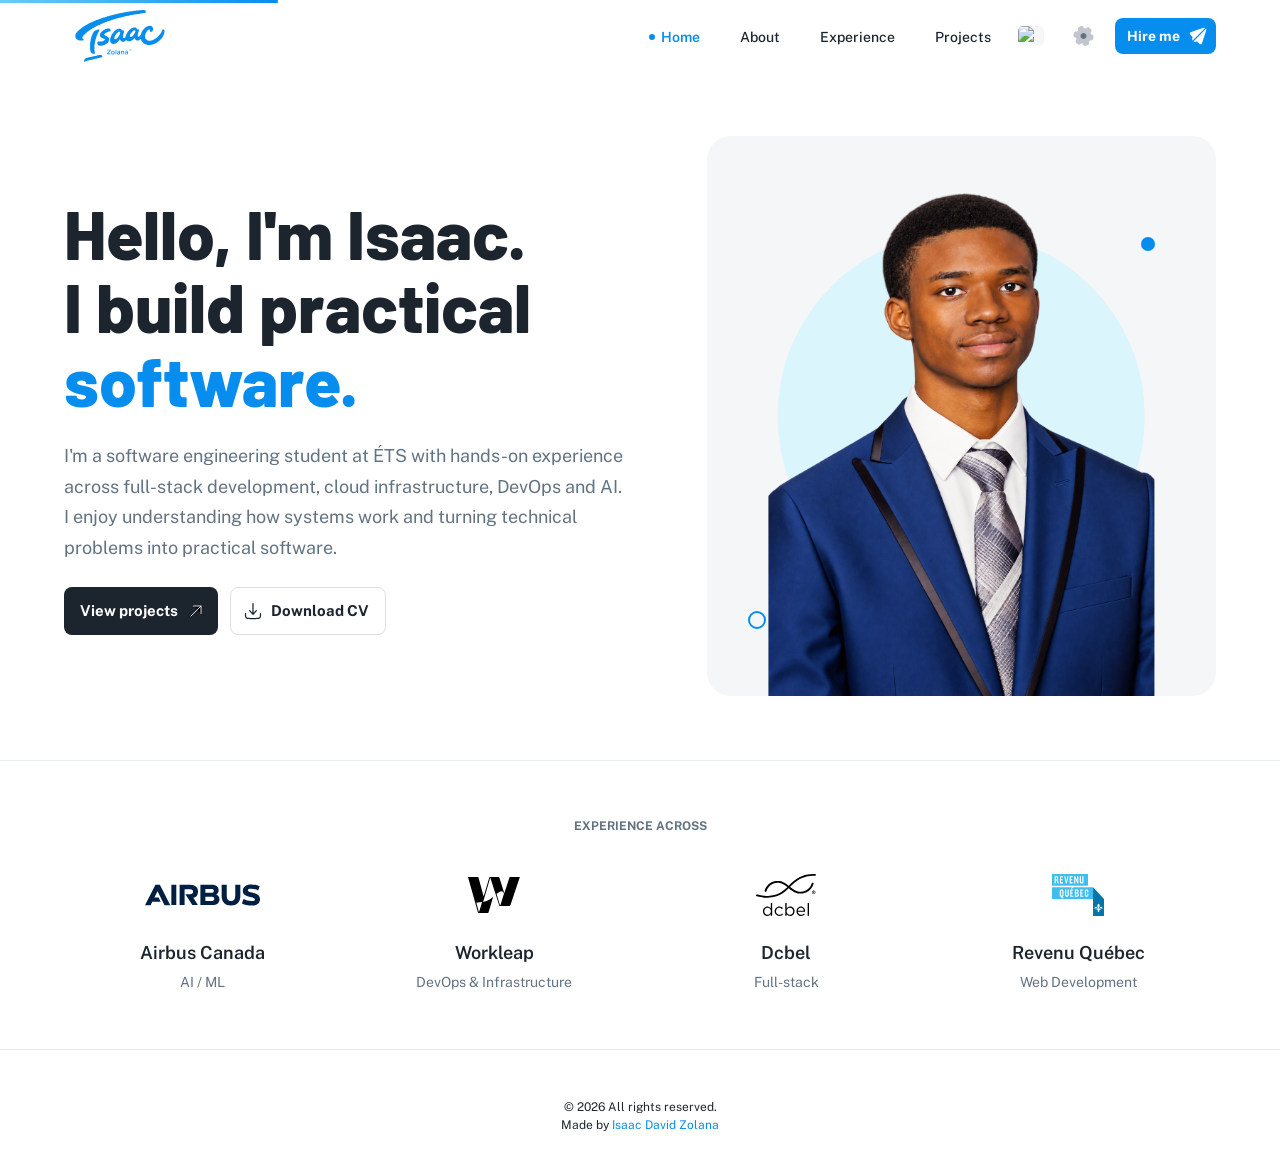
==== commit 25830b45: "Deploy portfolio" ====
--- a/index.html
+++ b/index.html
@@ -1,4 +1,4 @@
-<!DOCTYPE html><html lang="en" dir="ltr"><head><meta charSet="utf-8"/><link rel="preconnect" href="/" crossorigin=""/><meta name="viewport" content="width=device-width, initial-scale=1"/><link rel="preload" as="image" href="/assets/images/home/portrait.png"/><link rel="preload" as="image" href="/assets/logos/companies/airbus.svg"/><link rel="preload" as="image" href="/assets/logos/companies/workleap.svg"/><link rel="preload" as="image" href="/assets/logos/companies/dcbel.svg"/><link rel="preload" as="image" href="/assets/logos/companies/revenu-quebec.svg"/><link rel="stylesheet" href="/_next/static/chunks/0627fn-pt8vxz.css" data-precedence="next"/><link rel="preload" as="script" fetchPriority="low" href="/_next/static/chunks/3mc6dra1m0098.js"/><script src="/_next/static/chunks/2i51e627rllld.js" async=""></script><script src="/_next/static/chunks/3byuobrkyz9bj.js" async=""></script><script src="/_next/static/chunks/0m1xce8r4g0zj.js" async=""></script><script src="/_next/static/chunks/turbopack-1edct6jqrjagn.js" async=""></script><script src="/_next/static/chunks/3mcf_pf513oy7.js" async="" crossorigin=""></script><script src="/_next/static/chunks/42y6c5c4ouv-j.js" async="" crossorigin=""></script><script src="/_next/static/chunks/00liw370i71kf.js" async="" crossorigin=""></script><script src="/_next/static/chunks/2dp-d6590is6x.js" async="" crossorigin=""></script><script src="/_next/static/chunks/1k63333qewf-7.js" async="" crossorigin=""></script><script src="/_next/static/chunks/3gh5hcrfu27t6.js" async="" crossorigin=""></script><script src="/_next/static/chunks/0lp74vo5ang8q.js" async="" crossorigin=""></script><script src="/_next/static/chunks/3km7w1s2x0y85.js" async="" crossorigin=""></script><script src="/_next/static/chunks/1p_-jr2lpnd92.js" async="" crossorigin=""></script><script src="/_next/static/chunks/2u5ssy4p8i0ps.js" async="" crossorigin=""></script><script src="/_next/static/chunks/3zw_by3eplujv.js" async="" crossorigin=""></script><script src="/_next/static/chunks/3hjgbspgt3kww.js" async="" crossorigin=""></script><script src="/_next/static/chunks/0k1bw_o-p8ww_.js" async="" crossorigin=""></script><script src="/_next/static/chunks/2scldfeq9193_.js" async="" crossorigin=""></script><meta name="theme-color" content="#00A76F"/><title>Isaac David Zolana | Software Developer</title><meta name="description" content="Software engineering student with hands-on experience in full-stack development, cloud infrastructure, DevOps and AI."/><link rel="icon" href="/favicon.ico"/><meta name="next-size-adjust" content=""/><script src="/_next/static/chunks/0cz1d0mv5g_q7.js" noModule=""></script><style data-emotion="css-global 1igvmmd">html{-webkit-font-smoothing:antialiased;-moz-osx-font-smoothing:grayscale;box-sizing:border-box;-webkit-text-size-adjust:100%;}*,*::before,*::after{box-sizing:inherit;}strong,b{font-weight:700;}body{margin:0;color:var(--palette-text-primary);font-family:"Public Sans Variable",-apple-system,BlinkMacSystemFont,"Segoe UI",Roboto,"Helvetica Neue",Arial,sans-serif,"Apple Color Emoji","Segoe UI Emoji","Segoe UI Symbol";font-weight:400;font-size:1rem;line-height:1.5;background-color:var(--palette-background-default);}@media print{body{background-color:var(--palette-common-white);}}body::backdrop{background-color:var(--palette-background-default);}html{font-size:16px;}</style><style data-emotion="css-global 15tdw9n">:root{--spacing:8px;--shape-borderRadius:8px;--shadows-0:none;--shadows-1:0px 2px 1px -1px rgba(0,0,0,0.2),0px 1px 1px 0px rgba(0,0,0,0.14),0px 1px 3px 0px rgba(0,0,0,0.12);--shadows-2:0px 3px 1px -2px rgba(0,0,0,0.2),0px 2px 2px 0px rgba(0,0,0,0.14),0px 1px 5px 0px rgba(0,0,0,0.12);--shadows-3:0px 3px 3px -2px rgba(0,0,0,0.2),0px 3px 4px 0px rgba(0,0,0,0.14),0px 1px 8px 0px rgba(0,0,0,0.12);--shadows-4:0px 2px 4px -1px rgba(0,0,0,0.2),0px 4px 5px 0px rgba(0,0,0,0.14),0px 1px 10px 0px rgba(0,0,0,0.12);--shadows-5:0px 3px 5px -1px rgba(0,0,0,0.2),0px 5px 8px 0px rgba(0,0,0,0.14),0px 1px 14px 0px rgba(0,0,0,0.12);--shadows-6:0px 3px 5px -1px rgba(0,0,0,0.2),0px 6px 10px 0px rgba(0,0,0,0.14),0px 1px 18px 0px rgba(0,0,0,0.12);--shadows-7:0px 4px 5px -2px rgba(0,0,0,0.2),0px 7px 10px 1px rgba(0,0,0,0.14),0px 2px 16px 1px rgba(0,0,0,0.12);--shadows-8:0px 5px 5px -3px rgba(0,0,0,0.2),0px 8px 10px 1px rgba(0,0,0,0.14),0px 3px 14px 2px rgba(0,0,0,0.12);--shadows-9:0px 5px 6px -3px rgba(0,0,0,0.2),0px 9px 12px 1px rgba(0,0,0,0.14),0px 3px 16px 2px rgba(0,0,0,0.12);--shadows-10:0px 6px 6px -3px rgba(0,0,0,0.2),0px 10px 14px 1px rgba(0,0,0,0.14),0px 4px 18px 3px rgba(0,0,0,0.12);--shadows-11:0px 6px 7px -4px rgba(0,0,0,0.2),0px 11px 15px 1px rgba(0,0,0,0.14),0px 4px 20px 3px rgba(0,0,0,0.12);--shadows-12:0px 7px 8px -4px rgba(0,0,0,0.2),0px 12px 17px 2px rgba(0,0,0,0.14),0px 5px 22px 4px rgba(0,0,0,0.12);--shadows-13:0px 7px 8px -4px rgba(0,0,0,0.2),0px 13px 19px 2px rgba(0,0,0,0.14),0px 5px 24px 4px rgba(0,0,0,0.12);--shadows-14:0px 7px 9px -4px rgba(0,0,0,0.2),0px 14px 21px 2px rgba(0,0,0,0.14),0px 5px 26px 4px rgba(0,0,0,0.12);--shadows-15:0px 8px 9px -5px rgba(0,0,0,0.2),0px 15px 22px 2px rgba(0,0,0,0.14),0px 6px 28px 5px rgba(0,0,0,0.12);--shadows-16:0px 8px 10px -5px rgba(0,0,0,0.2),0px 16px 24px 2px rgba(0,0,0,0.14),0px 6px 30px 5px rgba(0,0,0,0.12);--shadows-17:0px 8px 11px -5px rgba(0,0,0,0.2),0px 17px 26px 2px rgba(0,0,0,0.14),0px 6px 32px 5px rgba(0,0,0,0.12);--shadows-18:0px 9px 11px -5px rgba(0,0,0,0.2),0px 18px 28px 2px rgba(0,0,0,0.14),0px 7px 34px 6px rgba(0,0,0,0.12);--shadows-19:0px 9px 12px -6px rgba(0,0,0,0.2),0px 19px 29px 2px rgba(0,0,0,0.14),0px 7px 36px 6px rgba(0,0,0,0.12);--shadows-20:0px 10px 13px -6px rgba(0,0,0,0.2),0px 20px 31px 3px rgba(0,0,0,0.14),0px 8px 38px 7px rgba(0,0,0,0.12);--shadows-21:0px 10px 13px -6px rgba(0,0,0,0.2),0px 21px 33px 3px rgba(0,0,0,0.14),0px 8px 40px 7px rgba(0,0,0,0.12);--shadows-22:0px 10px 14px -6px rgba(0,0,0,0.2),0px 22px 35px 3px rgba(0,0,0,0.14),0px 8px 42px 7px rgba(0,0,0,0.12);--shadows-23:0px 11px 14px -7px rgba(0,0,0,0.2),0px 23px 36px 3px rgba(0,0,0,0.14),0px 9px 44px 8px rgba(0,0,0,0.12);--shadows-24:0px 11px 15px -7px rgba(0,0,0,0.2),0px 24px 38px 3px rgba(0,0,0,0.14),0px 9px 46px 8px rgba(0,0,0,0.12);--zIndex-mobileStepper:1000;--zIndex-fab:1050;--zIndex-speedDial:1050;--zIndex-appBar:1100;--zIndex-drawer:1200;--zIndex-modal:1300;--zIndex-snackbar:1400;--zIndex-tooltip:1500;--font-h1:800 2.5rem/1.25 "Barlow",-apple-system,BlinkMacSystemFont,"Segoe UI",Roboto,"Helvetica Neue",Arial,sans-serif,"Apple Color Emoji","Segoe UI Emoji","Segoe UI Symbol";--font-h2:800 2rem/1.3333333333333333 "Barlow",-apple-system,BlinkMacSystemFont,"Segoe UI",Roboto,"Helvetica Neue",Arial,sans-serif,"Apple Color Emoji","Segoe UI Emoji","Segoe UI Symbol";--font-h3:700 1.5rem/1.5 "Barlow",-apple-system,BlinkMacSystemFont,"Segoe UI",Roboto,"Helvetica Neue",Arial,sans-serif,"Apple Color Emoji","Segoe UI Emoji","Segoe UI Symbol";--font-h4:700 1.25rem/1.5 "Public Sans Variable",-apple-system,BlinkMacSystemFont,"Segoe UI",Roboto,"Helvetica Neue",Arial,sans-serif,"Apple Color Emoji","Segoe UI Emoji","Segoe UI Symbol";--font-h5:700 1.125rem/1.5 "Public Sans Variable",-apple-system,BlinkMacSystemFont,"Segoe UI",Roboto,"Helvetica Neue",Arial,sans-serif,"Apple Color Emoji","Segoe UI Emoji","Segoe UI Symbol";--font-h6:600 1.0625rem/1.5555555555555556 "Public Sans Variable",-apple-system,BlinkMacSystemFont,"Segoe UI",Roboto,"Helvetica Neue",Arial,sans-serif,"Apple Color Emoji","Segoe UI Emoji","Segoe UI Symbol";--font-subtitle1:600 1rem/1.5 "Public Sans Variable",-apple-system,BlinkMacSystemFont,"Segoe UI",Roboto,"Helvetica Neue",Arial,sans-serif,"Apple Color Emoji","Segoe UI Emoji","Segoe UI Symbol";--font-subtitle2:600 0.875rem/1.5714285714285714 "Public Sans Variable",-apple-system,BlinkMacSystemFont,"Segoe UI",Roboto,"Helvetica Neue",Arial,sans-serif,"Apple Color Emoji","Segoe UI Emoji","Segoe UI Symbol";--font-body1:400 1rem/1.5 "Public Sans Variable",-apple-system,BlinkMacSystemFont,"Segoe UI",Roboto,"Helvetica Neue",Arial,sans-serif,"Apple Color Emoji","Segoe UI Emoji","Segoe UI Symbol";--font-body2:400 0.875rem/1.5714285714285714 "Public Sans Variable",-apple-system,BlinkMacSystemFont,"Segoe UI",Roboto,"Helvetica Neue",Arial,sans-serif,"Apple Color Emoji","Segoe UI Emoji","Segoe UI Symbol";--font-caption:400 0.75rem/1.5 "Public Sans Variable",-apple-system,BlinkMacSystemFont,"Segoe UI",Roboto,"Helvetica Neue",Arial,sans-serif,"Apple Color Emoji","Segoe UI Emoji","Segoe UI Symbol";--font-overline:700 0.75rem/1.5 "Public Sans Variable",-apple-system,BlinkMacSystemFont,"Segoe UI",Roboto,"Helvetica Neue",Arial,sans-serif,"Apple Color Emoji","Segoe UI Emoji","Segoe UI Symbol";--font-button:700 0.875rem/1.7142857142857142 "Public Sans Variable",-apple-system,BlinkMacSystemFont,"Segoe UI",Roboto,"Helvetica Neue",Arial,sans-serif,"Apple Color Emoji","Segoe UI Emoji","Segoe UI Symbol";--font-inherit:inherit inherit/inherit inherit;}:root,[data-color-scheme="light"]{-webkit-print-color-scheme:light;color-scheme:light;--palette-primary-lighter:#CCF4FE;--palette-primary-light:#68CDF9;--palette-primary-main:#078DEE;--palette-primary-dark:#0351AB;--palette-primary-darker:#012972;--palette-primary-contrastText:#FFFFFF;--palette-primary-lighterChannel:204 244 254;--palette-primary-lightChannel:104 205 249;--palette-primary-mainChannel:7 141 238;--palette-primary-darkChannel:3 81 171;--palette-primary-darkerChannel:1 41 114;--palette-primary-contrastTextChannel:255 255 255;--palette-secondary-lighter:#EFD6FF;--palette-secondary-light:#C684FF;--palette-secondary-main:#8E33FF;--palette-secondary-dark:#5119B7;--palette-secondary-darker:#27097A;--palette-secondary-contrastText:#FFFFFF;--palette-secondary-lighterChannel:239 214 255;--palette-secondary-lightChannel:198 132 255;--palette-secondary-mainChannel:142 51 255;--palette-secondary-darkChannel:81 25 183;--palette-secondary-darkerChannel:39 9 122;--palette-secondary-contrastTextChannel:255 255 255;--palette-info-lighter:#CAFDF5;--palette-info-light:#61F3F3;--palette-info-main:#00B8D9;--palette-info-dark:#006C9C;--palette-info-darker:#003768;--palette-info-contrastText:#FFFFFF;--palette-info-lighterChannel:202 253 245;--palette-info-lightChannel:97 243 243;--palette-info-mainChannel:0 184 217;--palette-info-darkChannel:0 108 156;--palette-info-darkerChannel:0 55 104;--palette-info-contrastTextChannel:255 255 255;--palette-success-lighter:#D3FCD2;--palette-success-light:#77ED8B;--palette-success-main:#22C55E;--palette-success-dark:#118D57;--palette-success-darker:#065E49;--palette-success-contrastText:#ffffff;--palette-success-lighterChannel:211 252 210;--palette-success-lightChannel:119 237 139;--palette-success-mainChannel:34 197 94;--palette-success-darkChannel:17 141 87;--palette-success-darkerChannel:6 94 73;--palette-success-contrastTextChannel:255 255 255;--palette-warning-lighter:#FFF5CC;--palette-warning-light:#FFD666;--palette-warning-main:#FFAB00;--palette-warning-dark:#B76E00;--palette-warning-darker:#7A4100;--palette-warning-contrastText:#1C252E;--palette-warning-lighterChannel:255 245 204;--palette-warning-lightChannel:255 214 102;--palette-warning-mainChannel:255 171 0;--palette-warning-darkChannel:183 110 0;--palette-warning-darkerChannel:122 65 0;--palette-warning-contrastTextChannel:28 37 46;--palette-error-lighter:#FFE9D5;--palette-error-light:#FFAC82;--palette-error-main:#FF5630;--palette-error-dark:#B71D18;--palette-error-darker:#7A0916;--palette-error-contrastText:#FFFFFF;--palette-error-lighterChannel:255 233 213;--palette-error-lightChannel:255 172 130;--palette-error-mainChannel:255 86 48;--palette-error-darkChannel:183 29 24;--palette-error-darkerChannel:122 9 22;--palette-error-contrastTextChannel:255 255 255;--palette-common-black:#000000;--palette-common-white:#FFFFFF;--palette-common-blackChannel:0 0 0;--palette-common-whiteChannel:255 255 255;--palette-common-background:#fff;--palette-common-onBackground:#000;--palette-common-backgroundChannel:255 255 255;--palette-common-onBackgroundChannel:0 0 0;--palette-grey-50:#FCFDFD;--palette-grey-100:#F9FAFB;--palette-grey-200:#F4F6F8;--palette-grey-300:#DFE3E8;--palette-grey-400:#C4CDD5;--palette-grey-500:#919EAB;--palette-grey-600:#637381;--palette-grey-700:#454F5B;--palette-grey-800:#1C252E;--palette-grey-900:#141A21;--palette-grey-50Channel:252 253 253;--palette-grey-100Channel:249 250 251;--palette-grey-200Channel:244 246 248;--palette-grey-300Channel:223 227 232;--palette-grey-400Channel:196 205 213;--palette-grey-500Channel:145 158 171;--palette-grey-600Channel:99 115 129;--palette-grey-700Channel:69 79 91;--palette-grey-800Channel:28 37 46;--palette-grey-900Channel:20 26 33;--palette-grey-A100:#f5f5f5;--palette-grey-A200:#eeeeee;--palette-grey-A400:#bdbdbd;--palette-grey-A700:#616161;--palette-divider:rgba(145 158 171 / 20%);--palette-TableCell-border:rgba(145 158 171 / 20%);--palette-shared-inputUnderline:rgba(145 158 171 / 32%);--palette-shared-inputOutlined:rgba(145 158 171 / 20%);--palette-shared-paperOutlined:rgba(145 158 171 / 16%);--palette-shared-buttonOutlined:rgba(145 158 171 / 32%);--palette-text-primary:#1C252E;--palette-text-secondary:#637381;--palette-text-disabled:#919EAB;--palette-text-primaryChannel:28 37 46;--palette-text-secondaryChannel:99 115 129;--palette-text-disabledChannel:145 158 171;--palette-background-paper:#FFFFFF;--palette-background-default:#FFFFFF;--palette-background-neutral:#F4F6F8;--palette-background-paperChannel:255 255 255;--palette-background-defaultChannel:255 255 255;--palette-background-neutralChannel:244 246 248;--palette-action-active:#637381;--palette-action-hover:rgba(145 158 171 / 8%);--palette-action-selected:rgba(145 158 171 / 16%);--palette-action-focus:rgba(145 158 171 / 24%);--palette-action-disabled:rgba(145 158 171 / 80%);--palette-action-disabledBackground:rgba(145 158 171 / 24%);--palette-action-hoverOpacity:0.08;--palette-action-selectedOpacity:0.08;--palette-action-focusOpacity:0.12;--palette-action-activatedOpacity:0.12;--palette-action-disabledOpacity:0.48;--palette-action-activeChannel:99 115 129;--palette-action-selectedChannel:145;--palette-Alert-errorColor:rgb(102, 68, 52);--palette-Alert-infoColor:rgb(38, 97, 97);--palette-Alert-successColor:rgb(47, 94, 55);--palette-Alert-warningColor:rgb(102, 85, 40);--palette-Alert-errorFilledBg:var(--palette-error-main, #FF5630);--palette-Alert-infoFilledBg:var(--palette-info-main, #00B8D9);--palette-Alert-successFilledBg:var(--palette-success-main, #22C55E);--palette-Alert-warningFilledBg:var(--palette-warning-main, #FFAB00);--palette-Alert-errorFilledColor:#fff;--palette-Alert-infoFilledColor:rgba(0, 0, 0, 0.87);--palette-Alert-successFilledColor:rgba(0, 0, 0, 0.87);--palette-Alert-warningFilledColor:rgba(0, 0, 0, 0.87);--palette-Alert-errorStandardBg:rgb(255, 246, 242);--palette-Alert-infoStandardBg:rgb(239, 253, 253);--palette-Alert-successStandardBg:rgb(241, 253, 243);--palette-Alert-warningStandardBg:rgb(255, 250, 239);--palette-Alert-errorIconColor:var(--palette-error-main, #FF5630);--palette-Alert-infoIconColor:var(--palette-info-main, #00B8D9);--palette-Alert-successIconColor:var(--palette-success-main, #22C55E);--palette-Alert-warningIconColor:var(--palette-warning-main, #FFAB00);--palette-AppBar-defaultBg:var(--palette-grey-100, #F9FAFB);--palette-Avatar-defaultBg:var(--palette-grey-400, #C4CDD5);--palette-Button-inheritContainedBg:var(--palette-grey-300, #DFE3E8);--palette-Button-inheritContainedHoverBg:var(--palette-grey-A100, #f5f5f5);--palette-Chip-defaultBorder:var(--palette-grey-400, #C4CDD5);--palette-Chip-defaultAvatarColor:var(--palette-grey-700, #454F5B);--palette-Chip-defaultIconColor:var(--palette-grey-700, #454F5B);--palette-FilledInput-bg:rgba(0, 0, 0, 0.06);--palette-FilledInput-hoverBg:rgba(0, 0, 0, 0.09);--palette-FilledInput-disabledBg:rgba(0, 0, 0, 0.12);--palette-LinearProgress-primaryBg:rgb(160, 211, 248);--palette-LinearProgress-secondaryBg:rgb(212, 177, 255);--palette-LinearProgress-errorBg:rgb(255, 190, 176);--palette-LinearProgress-infoBg:rgb(158, 228, 240);--palette-LinearProgress-successBg:rgb(171, 232, 193);--palette-LinearProgress-warningBg:rgb(255, 223, 158);--palette-Skeleton-bg:rgba(var(--palette-text-primaryChannel, 28 37 46) / 0.11);--palette-Slider-primaryTrack:rgb(160, 211, 248);--palette-Slider-secondaryTrack:rgb(212, 177, 255);--palette-Slider-errorTrack:rgb(255, 190, 176);--palette-Slider-infoTrack:rgb(158, 228, 240);--palette-Slider-successTrack:rgb(171, 232, 193);--palette-Slider-warningTrack:rgb(255, 223, 158);--palette-SnackbarContent-bg:rgb(50, 50, 50);--palette-SnackbarContent-color:#fff;--palette-SpeedDialAction-fabHoverBg:rgb(216, 216, 216);--palette-StepConnector-border:var(--palette-grey-400, #C4CDD5);--palette-StepContent-border:var(--palette-grey-400, #C4CDD5);--palette-Switch-defaultColor:var(--palette-common-white, #FFFFFF);--palette-Switch-defaultDisabledColor:var(--palette-grey-100, #F9FAFB);--palette-Switch-primaryDisabledColor:rgb(160, 211, 248);--palette-Switch-secondaryDisabledColor:rgb(212, 177, 255);--palette-Switch-errorDisabledColor:rgb(255, 190, 176);--palette-Switch-infoDisabledColor:rgb(158, 228, 240);--palette-Switch-successDisabledColor:rgb(171, 232, 193);--palette-Switch-warningDisabledColor:rgb(255, 223, 158);--palette-Tooltip-bg:rgba(69, 79, 91, 0.92);--palette-dividerChannel:145;--shadows-0:none;--shadows-1:0px 2px 1px -1px rgba(145 158 171 / 20%),0px 1px 1px 0px rgba(145 158 171 / 14%),0px 1px 3px 0px rgba(145 158 171 / 12%);--shadows-2:0px 3px 1px -2px rgba(145 158 171 / 20%),0px 2px 2px 0px rgba(145 158 171 / 14%),0px 1px 5px 0px rgba(145 158 171 / 12%);--shadows-3:0px 3px 3px -2px rgba(145 158 171 / 20%),0px 3px 4px 0px rgba(145 158 171 / 14%),0px 1px 8px 0px rgba(145 158 171 / 12%);--shadows-4:0px 2px 4px -1px rgba(145 158 171 / 20%),0px 4px 5px 0px rgba(145 158 171 / 14%),0px 1px 10px 0px rgba(145 158 171 / 12%);--shadows-5:0px 3px 5px -1px rgba(145 158 171 / 20%),0px 5px 8px 0px rgba(145 158 171 / 14%),0px 1px 14px 0px rgba(145 158 171 / 12%);--shadows-6:0px 3px 5px -1px rgba(145 158 171 / 20%),0px 6px 10px 0px rgba(145 158 171 / 14%),0px 1px 18px 0px rgba(145 158 171 / 12%);--shadows-7:0px 4px 5px -2px rgba(145 158 171 / 20%),0px 7px 10px 1px rgba(145 158 171 / 14%),0px 2px 16px 1px rgba(145 158 171 / 12%);--shadows-8:0px 5px 5px -3px rgba(145 158 171 / 20%),0px 8px 10px 1px rgba(145 158 171 / 14%),0px 3px 14px 2px rgba(145 158 171 / 12%);--shadows-9:0px 5px 6px -3px rgba(145 158 171 / 20%),0px 9px 12px 1px rgba(145 158 171 / 14%),0px 3px 16px 2px rgba(145 158 171 / 12%);--shadows-10:0px 6px 6px -3px rgba(145 158 171 / 20%),0px 10px 14px 1px rgba(145 158 171 / 14%),0px 4px 18px 3px rgba(145 158 171 / 12%);--shadows-11:0px 6px 7px -4px rgba(145 158 171 / 20%),0px 11px 15px 1px rgba(145 158 171 / 14%),0px 4px 20px 3px rgba(145 158 171 / 12%);--shadows-12:0px 7px 8px -4px rgba(145 158 171 / 20%),0px 12px 17px 2px rgba(145 158 171 / 14%),0px 5px 22px 4px rgba(145 158 171 / 12%);--shadows-13:0px 7px 8px -4px rgba(145 158 171 / 20%),0px 13px 19px 2px rgba(145 158 171 / 14%),0px 5px 24px 4px rgba(145 158 171 / 12%);--shadows-14:0px 7px 9px -4px rgba(145 158 171 / 20%),0px 14px 21px 2px rgba(145 158 171 / 14%),0px 5px 26px 4px rgba(145 158 171 / 12%);--shadows-15:0px 8px 9px -5px rgba(145 158 171 / 20%),0px 15px 22px 2px rgba(145 158 171 / 14%),0px 6px 28px 5px rgba(145 158 171 / 12%);--shadows-16:0px 8px 10px -5px rgba(145 158 171 / 20%),0px 16px 24px 2px rgba(145 158 171 / 14%),0px 6px 30px 5px rgba(145 158 171 / 12%);--shadows-17:0px 8px 11px -5px rgba(145 158 171 / 20%),0px 17px 26px 2px rgba(145 158 171 / 14%),0px 6px 32px 5px rgba(145 158 171 / 12%);--shadows-18:0px 9px 11px -5px rgba(145 158 171 / 20%),0px 18px 28px 2px rgba(145 158 171 / 14%),0px 7px 34px 6px rgba(145 158 171 / 12%);--shadows-19:0px 9px 12px -6px rgba(145 158 171 / 20%),0px 19px 29px 2px rgba(145 158 171 / 14%),0px 7px 36px 6px rgba(145 158 171 / 12%);--shadows-20:0px 10px 13px -6px rgba(145 158 171 / 20%),0px 20px 31px 3px rgba(145 158 171 / 14%),0px 8px 38px 7px rgba(145 158 171 / 12%);--shadows-21:0px 10px 13px -6px rgba(145 158 171 / 20%),0px 21px 33px 3px rgba(145 158 171 / 14%),0px 8px 40px 7px rgba(145 158 171 / 12%);--shadows-22:0px 10px 14px -6px rgba(145 158 171 / 20%),0px 22px 35px 3px rgba(145 158 171 / 14%),0px 8px 42px 7px rgba(145 158 171 / 12%);--shadows-23:0px 11px 14px -7px rgba(145 158 171 / 20%),0px 23px 36px 3px rgba(145 158 171 / 14%),0px 9px 44px 8px rgba(145 158 171 / 12%);--shadows-24:0px 11px 15px -7px rgba(145 158 171 / 20%),0px 24px 38px 3px rgba(145 158 171 / 14%),0px 9px 46px 8px rgba(145 158 171 / 12%);--customShadows-z1:0 1px 2px 0 rgba(145 158 171 / 16%);--customShadows-z4:0 4px 8px 0 rgba(145 158 171 / 16%);--customShadows-z8:0 8px 16px 0 rgba(145 158 171 / 16%);--customShadows-z12:0 12px 24px -4px rgba(145 158 171 / 16%);--customShadows-z16:0 16px 32px -4px rgba(145 158 171 / 16%);--customShadows-z20:0 20px 40px -4px rgba(145 158 171 / 16%);--customShadows-z24:0 24px 48px 0 rgba(145 158 171 / 16%);--customShadows-dialog:-40px 40px 80px -8px rgba(0 0 0 / 24%);--customShadows-card:0 0 2px 0 rgba(145 158 171 / 20%),0 12px 24px -4px rgba(145 158 171 / 12%);--customShadows-dropdown:0 0 2px 0 rgba(145 158 171 / 24%),-20px 20px 40px -4px rgba(145 158 171 / 24%);--customShadows-primary:0 8px 16px 0 rgba(7 141 238 / 24%);--customShadows-secondary:0 8px 16px 0 rgba(142 51 255 / 24%);--customShadows-info:0 8px 16px 0 rgba(0 184 217 / 24%);--customShadows-success:0 8px 16px 0 rgba(34 197 94 / 24%);--customShadows-warning:0 8px 16px 0 rgba(255 171 0 / 24%);--customShadows-error:0 8px 16px 0 rgba(255 86 48 / 24%);--opacity-inputPlaceholder:1;--opacity-inputUnderline:0.32;--opacity-switchTrackDisabled:0.48;--opacity-switchTrack:1;--opacity-filled-commonHoverBg:0.72;--opacity-outlined-border:0.48;--opacity-soft-bg:0.16;--opacity-soft-hoverBg:0.32;--opacity-soft-commonBg:0.08;--opacity-soft-commonHoverBg:0.16;--opacity-soft-border:0.24;}[data-color-scheme="dark"]{-webkit-print-color-scheme:dark;color-scheme:dark;--palette-common-black:#000000;--palette-common-white:#FFFFFF;--palette-common-blackChannel:0 0 0;--palette-common-whiteChannel:255 255 255;--palette-common-background:#000;--palette-common-onBackground:#fff;--palette-common-backgroundChannel:0 0 0;--palette-common-onBackgroundChannel:255 255 255;--palette-primary-lighter:#CCF4FE;--palette-primary-light:#68CDF9;--palette-primary-main:#078DEE;--palette-primary-dark:#0351AB;--palette-primary-darker:#012972;--palette-primary-contrastText:#FFFFFF;--palette-primary-lighterChannel:204 244 254;--palette-primary-lightChannel:104 205 249;--palette-primary-mainChannel:7 141 238;--palette-primary-darkChannel:3 81 171;--palette-primary-darkerChannel:1 41 114;--palette-primary-contrastTextChannel:255 255 255;--palette-secondary-lighter:#EFD6FF;--palette-secondary-light:#C684FF;--palette-secondary-main:#8E33FF;--palette-secondary-dark:#5119B7;--palette-secondary-darker:#27097A;--palette-secondary-contrastText:#FFFFFF;--palette-secondary-lighterChannel:239 214 255;--palette-secondary-lightChannel:198 132 255;--palette-secondary-mainChannel:142 51 255;--palette-secondary-darkChannel:81 25 183;--palette-secondary-darkerChannel:39 9 122;--palette-secondary-contrastTextChannel:255 255 255;--palette-error-lighter:#FFE9D5;--palette-error-light:#FFAC82;--palette-error-main:#FF5630;--palette-error-dark:#B71D18;--palette-error-darker:#7A0916;--palette-error-contrastText:#FFFFFF;--palette-error-lighterChannel:255 233 213;--palette-error-lightChannel:255 172 130;--palette-error-mainChannel:255 86 48;--palette-error-darkChannel:183 29 24;--palette-error-darkerChannel:122 9 22;--palette-error-contrastTextChannel:255 255 255;--palette-warning-lighter:#FFF5CC;--palette-warning-light:#FFD666;--palette-warning-main:#FFAB00;--palette-warning-dark:#B76E00;--palette-warning-darker:#7A4100;--palette-warning-contrastText:#1C252E;--palette-warning-lighterChannel:255 245 204;--palette-warning-lightChannel:255 214 102;--palette-warning-mainChannel:255 171 0;--palette-warning-darkChannel:183 110 0;--palette-warning-darkerChannel:122 65 0;--palette-warning-contrastTextChannel:28 37 46;--palette-info-lighter:#CAFDF5;--palette-info-light:#61F3F3;--palette-info-main:#00B8D9;--palette-info-dark:#006C9C;--palette-info-darker:#003768;--palette-info-contrastText:#FFFFFF;--palette-info-lighterChannel:202 253 245;--palette-info-lightChannel:97 243 243;--palette-info-mainChannel:0 184 217;--palette-info-darkChannel:0 108 156;--palette-info-darkerChannel:0 55 104;--palette-info-contrastTextChannel:255 255 255;--palette-success-lighter:#D3FCD2;--palette-success-light:#77ED8B;--palette-success-main:#22C55E;--palette-success-dark:#118D57;--palette-success-darker:#065E49;--palette-success-contrastText:#ffffff;--palette-success-lighterChannel:211 252 210;--palette-success-lightChannel:119 237 139;--palette-success-mainChannel:34 197 94;--palette-success-darkChannel:17 141 87;--palette-success-darkerChannel:6 94 73;--palette-success-contrastTextChannel:255 255 255;--palette-grey-50:#FCFDFD;--palette-grey-100:#F9FAFB;--palette-grey-200:#F4F6F8;--palette-grey-300:#DFE3E8;--palette-grey-400:#C4CDD5;--palette-grey-500:#919EAB;--palette-grey-600:#637381;--palette-grey-700:#454F5B;--palette-grey-800:#1C252E;--palette-grey-900:#141A21;--palette-grey-A100:#f5f5f5;--palette-grey-A200:#eeeeee;--palette-grey-A400:#bdbdbd;--palette-grey-A700:#616161;--palette-grey-50Channel:252 253 253;--palette-grey-100Channel:249 250 251;--palette-grey-200Channel:244 246 248;--palette-grey-300Channel:223 227 232;--palette-grey-400Channel:196 205 213;--palette-grey-500Channel:145 158 171;--palette-grey-600Channel:99 115 129;--palette-grey-700Channel:69 79 91;--palette-grey-800Channel:28 37 46;--palette-grey-900Channel:20 26 33;--palette-text-primary:#FFFFFF;--palette-text-secondary:#919EAB;--palette-text-disabled:#637381;--palette-text-icon:rgba(255, 255, 255, 0.5);--palette-text-primaryChannel:255 255 255;--palette-text-secondaryChannel:145 158 171;--palette-text-disabledChannel:99 115 129;--palette-divider:rgba(145 158 171 / 20%);--palette-background-paper:#1C252E;--palette-background-default:#141A21;--palette-background-neutral:#28323D;--palette-background-paperChannel:28 37 46;--palette-background-defaultChannel:20 26 33;--palette-background-neutralChannel:40 50 61;--palette-action-active:#919EAB;--palette-action-hover:rgba(145 158 171 / 8%);--palette-action-hoverOpacity:0.08;--palette-action-selected:rgba(145 158 171 / 16%);--palette-action-selectedOpacity:0.08;--palette-action-disabled:rgba(145 158 171 / 80%);--palette-action-disabledBackground:rgba(145 158 171 / 24%);--palette-action-disabledOpacity:0.48;--palette-action-focus:rgba(145 158 171 / 24%);--palette-action-focusOpacity:0.12;--palette-action-activatedOpacity:0.12;--palette-action-activeChannel:145 158 171;--palette-action-selectedChannel:145;--palette-TableCell-border:rgba(145 158 171 / 20%);--palette-shared-inputUnderline:rgba(145 158 171 / 32%);--palette-shared-inputOutlined:rgba(145 158 171 / 20%);--palette-shared-paperOutlined:rgba(145 158 171 / 16%);--palette-shared-buttonOutlined:rgba(145 158 171 / 32%);--palette-Alert-errorColor:rgb(255, 221, 205);--palette-Alert-infoColor:rgb(191, 250, 250);--palette-Alert-successColor:rgb(200, 247, 208);--palette-Alert-warningColor:rgb(255, 238, 193);--palette-Alert-errorFilledBg:var(--palette-error-dark, #B71D18);--palette-Alert-infoFilledBg:var(--palette-info-dark, #006C9C);--palette-Alert-successFilledBg:var(--palette-success-dark, #118D57);--palette-Alert-warningFilledBg:var(--palette-warning-dark, #B76E00);--palette-Alert-errorFilledColor:#fff;--palette-Alert-infoFilledColor:#fff;--palette-Alert-successFilledColor:#fff;--palette-Alert-warningFilledColor:#fff;--palette-Alert-errorStandardBg:rgb(25, 17, 12);--palette-Alert-infoStandardBg:rgb(9, 24, 24);--palette-Alert-successStandardBg:rgb(11, 23, 13);--palette-Alert-warningStandardBg:rgb(25, 21, 10);--palette-Alert-errorIconColor:var(--palette-error-main, #FF5630);--palette-Alert-infoIconColor:var(--palette-info-main, #00B8D9);--palette-Alert-successIconColor:var(--palette-success-main, #22C55E);--palette-Alert-warningIconColor:var(--palette-warning-main, #FFAB00);--palette-AppBar-defaultBg:var(--palette-grey-900, #141A21);--palette-AppBar-darkBg:var(--palette-background-paper, #1C252E);--palette-AppBar-darkColor:var(--palette-text-primary, #FFFFFF);--palette-Avatar-defaultBg:var(--palette-grey-600, #637381);--palette-Button-inheritContainedBg:var(--palette-grey-800, #1C252E);--palette-Button-inheritContainedHoverBg:var(--palette-grey-700, #454F5B);--palette-Chip-defaultBorder:var(--palette-grey-700, #454F5B);--palette-Chip-defaultAvatarColor:var(--palette-grey-300, #DFE3E8);--palette-Chip-defaultIconColor:var(--palette-grey-300, #DFE3E8);--palette-FilledInput-bg:rgba(255, 255, 255, 0.09);--palette-FilledInput-hoverBg:rgba(255, 255, 255, 0.13);--palette-FilledInput-disabledBg:rgba(255, 255, 255, 0.12);--palette-LinearProgress-primaryBg:rgb(3, 70, 119);--palette-LinearProgress-secondaryBg:rgb(71, 25, 127);--palette-LinearProgress-errorBg:rgb(127, 43, 24);--palette-LinearProgress-infoBg:rgb(0, 92, 108);--palette-LinearProgress-successBg:rgb(17, 98, 47);--palette-LinearProgress-warningBg:rgb(127, 85, 0);--palette-Skeleton-bg:rgba(var(--palette-text-primaryChannel, 255 255 255) / 0.13);--palette-Slider-primaryTrack:rgb(3, 70, 119);--palette-Slider-secondaryTrack:rgb(71, 25, 127);--palette-Slider-errorTrack:rgb(127, 43, 24);--palette-Slider-infoTrack:rgb(0, 92, 108);--palette-Slider-successTrack:rgb(17, 98, 47);--palette-Slider-warningTrack:rgb(127, 85, 0);--palette-SnackbarContent-bg:rgb(250, 250, 250);--palette-SnackbarContent-color:rgba(0, 0, 0, 0.87);--palette-SpeedDialAction-fabHoverBg:rgb(62, 69, 77);--palette-StepConnector-border:var(--palette-grey-600, #637381);--palette-StepContent-border:var(--palette-grey-600, #637381);--palette-Switch-defaultColor:var(--palette-grey-300, #DFE3E8);--palette-Switch-defaultDisabledColor:var(--palette-grey-600, #637381);--palette-Switch-primaryDisabledColor:rgb(3, 63, 107);--palette-Switch-secondaryDisabledColor:rgb(63, 22, 114);--palette-Switch-errorDisabledColor:rgb(114, 38, 21);--palette-Switch-infoDisabledColor:rgb(0, 82, 97);--palette-Switch-successDisabledColor:rgb(15, 88, 42);--palette-Switch-warningDisabledColor:rgb(114, 76, 0);--palette-Tooltip-bg:rgba(69, 79, 91, 0.92);--palette-dividerChannel:145;--opacity-inputPlaceholder:1;--opacity-inputUnderline:0.32;--opacity-switchTrackDisabled:0.48;--opacity-switchTrack:1;--opacity-filled-commonHoverBg:0.72;--opacity-outlined-border:0.48;--opacity-soft-bg:0.16;--opacity-soft-hoverBg:0.32;--opacity-soft-commonBg:0.08;--opacity-soft-commonHoverBg:0.16;--opacity-soft-border:0.24;--overlays-0:none;--overlays-1:linear-gradient(rgba(255 255 255 / 0.051), rgba(255 255 255 / 0.051));--overlays-2:linear-gradient(rgba(255 255 255 / 0.069), rgba(255 255 255 / 0.069));--overlays-3:linear-gradient(rgba(255 255 255 / 0.082), rgba(255 255 255 / 0.082));--overlays-4:linear-gradient(rgba(255 255 255 / 0.092), rgba(255 255 255 / 0.092));--overlays-5:linear-gradient(rgba(255 255 255 / 0.101), rgba(255 255 255 / 0.101));--overlays-6:linear-gradient(rgba(255 255 255 / 0.108), rgba(255 255 255 / 0.108));--overlays-7:linear-gradient(rgba(255 255 255 / 0.114), rgba(255 255 255 / 0.114));--overlays-8:linear-gradient(rgba(255 255 255 / 0.119), rgba(255 255 255 / 0.119));--overlays-9:linear-gradient(rgba(255 255 255 / 0.124), rgba(255 255 255 / 0.124));--overlays-10:linear-gradient(rgba(255 255 255 / 0.128), rgba(255 255 255 / 0.128));--overlays-11:linear-gradient(rgba(255 255 255 / 0.132), rgba(255 255 255 / 0.132));--overlays-12:linear-gradient(rgba(255 255 255 / 0.135), rgba(255 255 255 / 0.135));--overlays-13:linear-gradient(rgba(255 255 255 / 0.139), rgba(255 255 255 / 0.139));--overlays-14:linear-gradient(rgba(255 255 255 / 0.142), rgba(255 255 255 / 0.142));--overlays-15:linear-gradient(rgba(255 255 255 / 0.145), rgba(255 255 255 / 0.145));--overlays-16:linear-gradient(rgba(255 255 255 / 0.147), rgba(255 255 255 / 0.147));--overlays-17:linear-gradient(rgba(255 255 255 / 0.15), rgba(255 255 255 / 0.15));--overlays-18:linear-gradient(rgba(255 255 255 / 0.152), rgba(255 255 255 / 0.152));--overlays-19:linear-gradient(rgba(255 255 255 / 0.155), rgba(255 255 255 / 0.155));--overlays-20:linear-gradient(rgba(255 255 255 / 0.157), rgba(255 255 255 / 0.157));--overlays-21:linear-gradient(rgba(255 255 255 / 0.159), rgba(255 255 255 / 0.159));--overlays-22:linear-gradient(rgba(255 255 255 / 0.161), rgba(255 255 255 / 0.161));--overlays-23:linear-gradient(rgba(255 255 255 / 0.163), rgba(255 255 255 / 0.163));--overlays-24:linear-gradient(rgba(255 255 255 / 0.165), rgba(255 255 255 / 0.165));--shadows-0:none;--shadows-1:0px 2px 1px -1px rgba(0 0 0 / 20%),0px 1px 1px 0px rgba(0 0 0 / 14%),0px 1px 3px 0px rgba(0 0 0 / 12%);--shadows-2:0px 3px 1px -2px rgba(0 0 0 / 20%),0px 2px 2px 0px rgba(0 0 0 / 14%),0px 1px 5px 0px rgba(0 0 0 / 12%);--shadows-3:0px 3px 3px -2px rgba(0 0 0 / 20%),0px 3px 4px 0px rgba(0 0 0 / 14%),0px 1px 8px 0px rgba(0 0 0 / 12%);--shadows-4:0px 2px 4px -1px rgba(0 0 0 / 20%),0px 4px 5px 0px rgba(0 0 0 / 14%),0px 1px 10px 0px rgba(0 0 0 / 12%);--shadows-5:0px 3px 5px -1px rgba(0 0 0 / 20%),0px 5px 8px 0px rgba(0 0 0 / 14%),0px 1px 14px 0px rgba(0 0 0 / 12%);--shadows-6:0px 3px 5px -1px rgba(0 0 0 / 20%),0px 6px 10px 0px rgba(0 0 0 / 14%),0px 1px 18px 0px rgba(0 0 0 / 12%);--shadows-7:0px 4px 5px -2px rgba(0 0 0 / 20%),0px 7px 10px 1px rgba(0 0 0 / 14%),0px 2px 16px 1px rgba(0 0 0 / 12%);--shadows-8:0px 5px 5px -3px rgba(0 0 0 / 20%),0px 8px 10px 1px rgba(0 0 0 / 14%),0px 3px 14px 2px rgba(0 0 0 / 12%);--shadows-9:0px 5px 6px -3px rgba(0 0 0 / 20%),0px 9px 12px 1px rgba(0 0 0 / 14%),0px 3px 16px 2px rgba(0 0 0 / 12%);--shadows-10:0px 6px 6px -3px rgba(0 0 0 / 20%),0px 10px 14px 1px rgba(0 0 0 / 14%),0px 4px 18px 3px rgba(0 0 0 / 12%);--shadows-11:0px 6px 7px -4px rgba(0 0 0 / 20%),0px 11px 15px 1px rgba(0 0 0 / 14%),0px 4px 20px 3px rgba(0 0 0 / 12%);--shadows-12:0px 7px 8px -4px rgba(0 0 0 / 20%),0px 12px 17px 2px rgba(0 0 0 / 14%),0px 5px 22px 4px rgba(0 0 0 / 12%);--shadows-13:0px 7px 8px -4px rgba(0 0 0 / 20%),0px 13px 19px 2px rgba(0 0 0 / 14%),0px 5px 24px 4px rgba(0 0 0 / 12%);--shadows-14:0px 7px 9px -4px rgba(0 0 0 / 20%),0px 14px 21px 2px rgba(0 0 0 / 14%),0px 5px 26px 4px rgba(0 0 0 / 12%);--shadows-15:0px 8px 9px -5px rgba(0 0 0 / 20%),0px 15px 22px 2px rgba(0 0 0 / 14%),0px 6px 28px 5px rgba(0 0 0 / 12%);--shadows-16:0px 8px 10px -5px rgba(0 0 0 / 20%),0px 16px 24px 2px rgba(0 0 0 / 14%),0px 6px 30px 5px rgba(0 0 0 / 12%);--shadows-17:0px 8px 11px -5px rgba(0 0 0 / 20%),0px 17px 26px 2px rgba(0 0 0 / 14%),0px 6px 32px 5px rgba(0 0 0 / 12%);--shadows-18:0px 9px 11px -5px rgba(0 0 0 / 20%),0px 18px 28px 2px rgba(0 0 0 / 14%),0px 7px 34px 6px rgba(0 0 0 / 12%);--shadows-19:0px 9px 12px -6px rgba(0 0 0 / 20%),0px 19px 29px 2px rgba(0 0 0 / 14%),0px 7px 36px 6px rgba(0 0 0 / 12%);--shadows-20:0px 10px 13px -6px rgba(0 0 0 / 20%),0px 20px 31px 3px rgba(0 0 0 / 14%),0px 8px 38px 7px rgba(0 0 0 / 12%);--shadows-21:0px 10px 13px -6px rgba(0 0 0 / 20%),0px 21px 33px 3px rgba(0 0 0 / 14%),0px 8px 40px 7px rgba(0 0 0 / 12%);--shadows-22:0px 10px 14px -6px rgba(0 0 0 / 20%),0px 22px 35px 3px rgba(0 0 0 / 14%),0px 8px 42px 7px rgba(0 0 0 / 12%);--shadows-23:0px 11px 14px -7px rgba(0 0 0 / 20%),0px 23px 36px 3px rgba(0 0 0 / 14%),0px 9px 44px 8px rgba(0 0 0 / 12%);--shadows-24:0px 11px 15px -7px rgba(0 0 0 / 20%),0px 24px 38px 3px rgba(0 0 0 / 14%),0px 9px 46px 8px rgba(0 0 0 / 12%);--customShadows-z1:0 1px 2px 0 rgba(0 0 0 / 16%);--customShadows-z4:0 4px 8px 0 rgba(0 0 0 / 16%);--customShadows-z8:0 8px 16px 0 rgba(0 0 0 / 16%);--customShadows-z12:0 12px 24px -4px rgba(0 0 0 / 16%);--customShadows-z16:0 16px 32px -4px rgba(0 0 0 / 16%);--customShadows-z20:0 20px 40px -4px rgba(0 0 0 / 16%);--customShadows-z24:0 24px 48px 0 rgba(0 0 0 / 16%);--customShadows-dialog:-40px 40px 80px -8px rgba(0 0 0 / 24%);--customShadows-card:0 0 2px 0 rgba(0 0 0 / 20%),0 12px 24px -4px rgba(0 0 0 / 12%);--customShadows-dropdown:0 0 2px 0 rgba(0 0 0 / 24%),-20px 20px 40px -4px rgba(0 0 0 / 24%);--customShadows-primary:0 8px 16px 0 rgba(7 141 238 / 24%);--customShadows-secondary:0 8px 16px 0 rgba(142 51 255 / 24%);--customShadows-info:0 8px 16px 0 rgba(0 184 217 / 24%);--customShadows-success:0 8px 16px 0 rgba(34 197 94 / 24%);--customShadows-warning:0 8px 16px 0 rgba(255 171 0 / 24%);--customShadows-error:0 8px 16px 0 rgba(255 86 48 / 24%);}</style><style data-emotion="css-global u9e05w">body{--layout-nav-zIndex:1201;--layout-nav-mobile-width:288px;--layout-header-blur:8px;--layout-header-zIndex:1101;--layout-header-mobile-height:64px;--layout-header-desktop-height:72px;}</style><style data-emotion="css lcs3gc 0 15a5m4w obsu2q 11avmkz 669146 1p6cmv5 gjavzr mz9m0q 127h8j3 1teidvn o4pa05 jevaj8 ili4ve 18oi841 nsxzha axfq21 zi5whq mxmcl7 8lk7nz c5pyi8 233int 2boum8 jp7dmd 1pq52q7 16w7zoq 1m6n5gq qtxf8a 1vre1hg ckbf3o 1x0cr0q 1sktlea 7ycx96 1xdhyk6 chz7cr 3f9ep2 szxpv9 1xh5hxw 1g78ho2 eadae1 3nvmy0 diin1h krxevn 10rhi1o 1iqpzie luesgf 1768s0i 6o891a kkha0i 3wvdnu 12f73wh 19ft8a1 1y8jold 19gbo7k zxkh6t z1696u 1q9z50x j2as55 17rqx61 1gq2oqu 1qu43eo 1amb2kz r10pks 1um8b6k 13pr785 1v561sg 1snk5f5 1p7halo 13irfhi 133g5fv 14boz7w lheggl 12hqwnm 2r2iir s6h6ae 14tyhzf 1bbuz5d yj1rsq p630vq 51dzfh u4pnn4">.css-lcs3gc{z-index:var(--zIndex-drawer);}.css-15a5m4w{z-index:var(--layout-header-zIndex);}.css-15a5m4w::before{-webkit-backdrop-filter:blur(6px);backdrop-filter:blur(6px);-webkit-backdrop-filter:blur(6px);background-color:rgba(var(--palette-background-defaultChannel) / 80%);opacity:0;content:"";visibility:hidden;position:absolute;-webkit-transition:opacity 200ms cubic-bezier(0.4, 0, 0.2, 1) 0ms,visibility 200ms cubic-bezier(0.4, 0, 0.2, 1) 0ms;transition:opacity 200ms cubic-bezier(0.4, 0, 0.2, 1) 0ms,visibility 200ms cubic-bezier(0.4, 0, 0.2, 1) 0ms;top:0;left:0;width:100%;height:100%;z-index:-1;}.css-15a5m4w::after{opacity:0;content:"";visibility:hidden;position:absolute;-webkit-transition:opacity 200ms cubic-bezier(0.4, 0, 0.2, 1) 0ms,visibility 200ms cubic-bezier(0.4, 0, 0.2, 1) 0ms;transition:opacity 200ms cubic-bezier(0.4, 0, 0.2, 1) 0ms,visibility 200ms cubic-bezier(0.4, 0, 0.2, 1) 0ms;left:0;right:0;bottom:0;height:24px;margin:auto;border-radius:50%;width:calc(100% - 48px);z-index:-2;box-shadow:var(--customShadows-z8);}.css-obsu2q{display:-webkit-box;display:-webkit-flex;display:-ms-flexbox;display:flex;-webkit-flex-direction:column;-ms-flex-direction:column;flex-direction:column;width:100%;box-sizing:border-box;-webkit-flex-shrink:0;-ms-flex-negative:0;flex-shrink:0;position:-webkit-sticky;position:sticky;z-index:var(--zIndex-appBar);top:0;left:auto;right:0;--AppBar-background:transparent;--AppBar-color:inherit;background-color:var(--AppBar-background);color:var(--AppBar-color);box-shadow:none;z-index:var(--layout-header-zIndex);}*:where([data-color-scheme="dark"]) .css-obsu2q{background-image:none;}.css-obsu2q::before{-webkit-backdrop-filter:blur(6px);backdrop-filter:blur(6px);-webkit-backdrop-filter:blur(6px);background-color:rgba(var(--palette-background-defaultChannel) / 80%);opacity:0;content:"";visibility:hidden;position:absolute;-webkit-transition:opacity 200ms cubic-bezier(0.4, 0, 0.2, 1) 0ms,visibility 200ms cubic-bezier(0.4, 0, 0.2, 1) 0ms;transition:opacity 200ms cubic-bezier(0.4, 0, 0.2, 1) 0ms,visibility 200ms cubic-bezier(0.4, 0, 0.2, 1) 0ms;top:0;left:0;width:100%;height:100%;z-index:-1;}.css-obsu2q::after{opacity:0;content:"";visibility:hidden;position:absolute;-webkit-transition:opacity 200ms cubic-bezier(0.4, 0, 0.2, 1) 0ms,visibility 200ms cubic-bezier(0.4, 0, 0.2, 1) 0ms;transition:opacity 200ms cubic-bezier(0.4, 0, 0.2, 1) 0ms,visibility 200ms cubic-bezier(0.4, 0, 0.2, 1) 0ms;left:0;right:0;bottom:0;height:24px;margin:auto;border-radius:50%;width:calc(100% - 48px);z-index:-2;box-shadow:var(--customShadows-z8);}.css-11avmkz{background-color:var(--palette-background-paper);color:var(--palette-text-primary);-webkit-transition:box-shadow 300ms cubic-bezier(0.4, 0, 0.2, 1) 0ms;transition:box-shadow 300ms cubic-bezier(0.4, 0, 0.2, 1) 0ms;box-shadow:var(--Paper-shadow);background-image:var(--Paper-overlay);background-image:none;display:-webkit-box;display:-webkit-flex;display:-ms-flexbox;display:flex;-webkit-flex-direction:column;-ms-flex-direction:column;flex-direction:column;width:100%;box-sizing:border-box;-webkit-flex-shrink:0;-ms-flex-negative:0;flex-shrink:0;position:-webkit-sticky;position:sticky;z-index:var(--zIndex-appBar);top:0;left:auto;right:0;--AppBar-background:transparent;--AppBar-color:inherit;background-color:var(--AppBar-background);color:var(--AppBar-color);box-shadow:none;z-index:var(--layout-header-zIndex);}*:where([data-color-scheme="dark"]) .css-11avmkz{background-image:none;}.css-11avmkz::before{-webkit-backdrop-filter:blur(6px);backdrop-filter:blur(6px);-webkit-backdrop-filter:blur(6px);background-color:rgba(var(--palette-background-defaultChannel) / 80%);opacity:0;content:"";visibility:hidden;position:absolute;-webkit-transition:opacity 200ms cubic-bezier(0.4, 0, 0.2, 1) 0ms,visibility 200ms cubic-bezier(0.4, 0, 0.2, 1) 0ms;transition:opacity 200ms cubic-bezier(0.4, 0, 0.2, 1) 0ms,visibility 200ms cubic-bezier(0.4, 0, 0.2, 1) 0ms;top:0;left:0;width:100%;height:100%;z-index:-1;}.css-11avmkz::after{opacity:0;content:"";visibility:hidden;position:absolute;-webkit-transition:opacity 200ms cubic-bezier(0.4, 0, 0.2, 1) 0ms,visibility 200ms cubic-bezier(0.4, 0, 0.2, 1) 0ms;transition:opacity 200ms cubic-bezier(0.4, 0, 0.2, 1) 0ms,visibility 200ms cubic-bezier(0.4, 0, 0.2, 1) 0ms;left:0;right:0;bottom:0;height:24px;margin:auto;border-radius:50%;width:calc(100% - 48px);z-index:-2;box-shadow:var(--customShadows-z8);}.css-669146{font-family:"Public Sans Variable",-apple-system,BlinkMacSystemFont,"Segoe UI",Roboto,"Helvetica Neue",Arial,sans-serif,"Apple Color Emoji","Segoe UI Emoji","Segoe UI Symbol";font-weight:400;font-size:0.875rem;line-height:1.5714285714285714;background-color:transparent;display:-webkit-box;display:-webkit-flex;display:-ms-flexbox;display:flex;padding:6px 16px;color:var(--palette-Alert-infoColor);background-color:var(--palette-Alert-infoStandardBg);color:var(--palette-info-darker);background-color:var(--palette-info-lighter);display:none;border-radius:0;}.css-669146 .MuiAlert-icon{color:var(--palette-Alert-infoIconColor);}*:where([data-color-scheme="dark"]) .css-669146{color:var(--palette-info-lighter);background-color:var(--palette-info-darker);}.css-1p6cmv5{background-color:var(--palette-background-paper);color:var(--palette-text-primary);-webkit-transition:box-shadow 300ms cubic-bezier(0.4, 0, 0.2, 1) 0ms;transition:box-shadow 300ms cubic-bezier(0.4, 0, 0.2, 1) 0ms;border-radius:8px;box-shadow:var(--Paper-shadow);background-image:var(--Paper-overlay);background-image:none;font-family:"Public Sans Variable",-apple-system,BlinkMacSystemFont,"Segoe UI",Roboto,"Helvetica Neue",Arial,sans-serif,"Apple Color Emoji","Segoe UI Emoji","Segoe UI Symbol";font-weight:400;font-size:0.875rem;line-height:1.5714285714285714;background-color:transparent;display:-webkit-box;display:-webkit-flex;display:-ms-flexbox;display:flex;padding:6px 16px;color:var(--palette-Alert-infoColor);background-color:var(--palette-Alert-infoStandardBg);color:var(--palette-info-darker);background-color:var(--palette-info-lighter);display:none;border-radius:0;}.css-1p6cmv5 .MuiAlert-icon{color:var(--palette-Alert-infoIconColor);}*:where([data-color-scheme="dark"]) .css-1p6cmv5{color:var(--palette-info-lighter);background-color:var(--palette-info-darker);}.css-gjavzr{margin-right:12px;padding:7px 0;display:-webkit-box;display:-webkit-flex;display:-ms-flexbox;display:flex;font-size:22px;opacity:0.9;opacity:1;}*:where([data-color-scheme="dark"]) .css-gjavzr{--palette-Alert-infoIconColor:var(--palette-info-light);--palette-Alert-errorIconColor:var(--palette-error-light);--palette-Alert-successIconColor:var(--palette-success-light);--palette-Alert-warningIconColor:var(--palette-warning-light);}.css-mz9m0q{-webkit-user-select:none;-moz-user-select:none;-ms-user-select:none;user-select:none;width:1em;height:1em;display:inline-block;-webkit-flex-shrink:0;-ms-flex-negative:0;flex-shrink:0;-webkit-transition:fill 300ms cubic-bezier(0.4, 0, 0.2, 1) 0ms;transition:fill 300ms cubic-bezier(0.4, 0, 0.2, 1) 0ms;fill:currentColor;font-size:1.5rem;}.css-127h8j3{padding:8px 0;min-width:0;overflow:auto;}.css-1teidvn{display:-webkit-box;display:-webkit-flex;display:-ms-flexbox;display:flex;-webkit-align-items:center;-webkit-box-align:center;-ms-flex-align:center;align-items:center;color:var(--color);height:var(--layout-header-mobile-height);}@media (min-width:900px){.css-1teidvn{height:var(--layout-header-desktop-height);}}.css-o4pa05{width:100%;margin-left:auto;box-sizing:border-box;margin-right:auto;padding-left:calc(2 * var(--spacing));padding-right:calc(2 * var(--spacing));display:-webkit-box;display:-webkit-flex;display:-ms-flexbox;display:flex;-webkit-align-items:center;-webkit-box-align:center;-ms-flex-align:center;align-items:center;color:var(--color);height:var(--layout-header-mobile-height);}@media (min-width:600px){.css-o4pa05{padding-left:calc(3 * var(--spacing));padding-right:calc(3 * var(--spacing));}}@media (min-width:1200px){.css-o4pa05{max-width:1200px;}}@media (min-width:900px){.css-o4pa05{height:var(--layout-header-desktop-height);}}.css-jevaj8{text-align:center;-webkit-flex:0 0 auto;-ms-flex:0 0 auto;flex:0 0 auto;font-size:1.5rem;padding:8px;border-radius:50%;color:var(--palette-action-active);-webkit-transition:background-color 150ms cubic-bezier(0.4, 0, 0.2, 1) 0ms;transition:background-color 150ms cubic-bezier(0.4, 0, 0.2, 1) 0ms;--IconButton-hoverBg:rgba(var(--palette-action-activeChannel) / calc(var(--palette-action-hoverOpacity)));margin-right:var(--spacing);margin-left:calc(-1 * var(--spacing));}.css-jevaj8:hover{background-color:var(--IconButton-hoverBg);}@media (hover: none){.css-jevaj8:hover{background-color:transparent;}}.css-jevaj8.Mui-disabled{background-color:transparent;color:var(--palette-action-disabled);}.css-jevaj8.MuiIconButton-loading{color:transparent;}@media (min-width:900px){.css-jevaj8{display:none;}}.css-ili4ve{display:-webkit-inline-box;display:-webkit-inline-flex;display:-ms-inline-flexbox;display:inline-flex;-webkit-align-items:center;-webkit-box-align:center;-ms-flex-align:center;align-items:center;-webkit-box-pack:center;-ms-flex-pack:center;-webkit-justify-content:center;justify-content:center;position:relative;box-sizing:border-box;-webkit-tap-highlight-color:transparent;background-color:transparent;outline:0;border:0;margin:0;border-radius:0;padding:0;cursor:pointer;-webkit-user-select:none;-moz-user-select:none;-ms-user-select:none;user-select:none;vertical-align:middle;-moz-appearance:none;-webkit-appearance:none;-webkit-text-decoration:none;text-decoration:none;color:inherit;font-family:"Public Sans Variable",-apple-system,BlinkMacSystemFont,"Segoe UI",Roboto,"Helvetica Neue",Arial,sans-serif,"Apple Color Emoji","Segoe UI Emoji","Segoe UI Symbol";text-align:center;-webkit-flex:0 0 auto;-ms-flex:0 0 auto;flex:0 0 auto;font-size:1.5rem;padding:8px;border-radius:50%;color:var(--palette-action-active);-webkit-transition:background-color 150ms cubic-bezier(0.4, 0, 0.2, 1) 0ms;transition:background-color 150ms cubic-bezier(0.4, 0, 0.2, 1) 0ms;--IconButton-hoverBg:rgba(var(--palette-action-activeChannel) / calc(var(--palette-action-hoverOpacity)));margin-right:var(--spacing);margin-left:calc(-1 * var(--spacing));}.css-ili4ve::-moz-focus-inner{border-style:none;}.css-ili4ve.Mui-disabled{pointer-events:none;cursor:default;}@media print{.css-ili4ve{-webkit-print-color-adjust:exact;color-adjust:exact;}}.css-ili4ve:hover{background-color:var(--IconButton-hoverBg);}@media (hover: none){.css-ili4ve:hover{background-color:transparent;}}.css-ili4ve.Mui-disabled{background-color:transparent;color:var(--palette-action-disabled);}.css-ili4ve.MuiIconButton-loading{color:transparent;}@media (min-width:900px){.css-ili4ve{display:none;}}.css-18oi841{width:24px;-webkit-flex-shrink:0;-ms-flex-negative:0;flex-shrink:0;height:24px;display:-webkit-inline-box;display:-webkit-inline-flex;display:-ms-inline-flexbox;display:inline-flex;}.css-nsxzha{-webkit-flex-shrink:0;-ms-flex-negative:0;flex-shrink:0;color:transparent;display:-webkit-inline-box;display:-webkit-inline-flex;display:-ms-inline-flexbox;display:inline-flex;vertical-align:middle;width:112px;height:52px;}.css-axfq21{-webkit-text-decoration:none;text-decoration:none;-webkit-flex-shrink:0;-ms-flex-negative:0;flex-shrink:0;color:transparent;display:-webkit-inline-box;display:-webkit-inline-flex;display:-ms-inline-flexbox;display:inline-flex;vertical-align:middle;width:112px;height:52px;}.css-zi5whq{margin:0;font:inherit;line-height:inherit;letter-spacing:inherit;color:var(--palette-primary-main);-webkit-text-decoration:none;text-decoration:none;-webkit-flex-shrink:0;-ms-flex-negative:0;flex-shrink:0;color:transparent;display:-webkit-inline-box;display:-webkit-inline-flex;display:-ms-inline-flexbox;display:inline-flex;vertical-align:middle;width:112px;height:52px;}.css-mxmcl7{display:-webkit-box;display:-webkit-flex;display:-ms-flexbox;display:flex;-webkit-flex:1 1 auto;-ms-flex:1 1 auto;flex:1 1 auto;-webkit-box-pack:center;-ms-flex-pack:center;-webkit-justify-content:center;justify-content:center;}.css-8lk7nz{display:none;}@media (min-width:900px){.css-8lk7nz{margin-right:calc(2.5 * var(--spacing));display:-webkit-box;display:-webkit-flex;display:-ms-flexbox;display:flex;}}.css-c5pyi8{display:-webkit-box;display:-webkit-flex;display:-ms-flexbox;display:flex;-webkit-flex-direction:column;-ms-flex-direction:column;flex-direction:column;gap:calc(5 * var(--spacing));height:100%;-webkit-flex-direction:row;-ms-flex-direction:row;flex-direction:row;-webkit-align-items:center;-webkit-box-align:center;-ms-flex-align:center;align-items:center;}.css-233int{display:inline-block;}.css-2boum8{-webkit-transition:color 200ms cubic-bezier(0.4, 0, 0.2, 1) 0ms;transition:color 200ms cubic-bezier(0.4, 0, 0.2, 1) 0ms;color:var(--palette-primary-main);}.css-2boum8::before{opacity:1;scale:1;width:6px;height:6px;left:-12px;content:"";border-radius:50%;position:absolute;background-color:var(--palette-primary-main);-webkit-transition:opacity 200ms cubic-bezier(0.4, 0, 0.2, 1) 0ms,scale 200ms cubic-bezier(0.4, 0, 0.2, 1) 0ms;transition:opacity 200ms cubic-bezier(0.4, 0, 0.2, 1) 0ms,scale 200ms cubic-bezier(0.4, 0, 0.2, 1) 0ms;}.css-2boum8:hover::before{opacity:1;scale:1;}.css-jp7dmd{display:-webkit-inline-box;display:-webkit-inline-flex;display:-ms-inline-flexbox;display:inline-flex;-webkit-align-items:center;-webkit-box-align:center;-ms-flex-align:center;align-items:center;-webkit-box-pack:center;-ms-flex-pack:center;-webkit-justify-content:center;justify-content:center;position:relative;box-sizing:border-box;-webkit-tap-highlight-color:transparent;background-color:transparent;outline:0;border:0;margin:0;border-radius:0;padding:0;cursor:pointer;-webkit-user-select:none;-moz-user-select:none;-ms-user-select:none;user-select:none;vertical-align:middle;-moz-appearance:none;-webkit-appearance:none;-webkit-text-decoration:none;text-decoration:none;color:inherit;font-family:"Public Sans Variable",-apple-system,BlinkMacSystemFont,"Segoe UI",Roboto,"Helvetica Neue",Arial,sans-serif,"Apple Color Emoji","Segoe UI Emoji","Segoe UI Symbol";-webkit-transition:color 200ms cubic-bezier(0.4, 0, 0.2, 1) 0ms;transition:color 200ms cubic-bezier(0.4, 0, 0.2, 1) 0ms;color:var(--palette-primary-main);}.css-jp7dmd::-moz-focus-inner{border-style:none;}.css-jp7dmd.Mui-disabled{pointer-events:none;cursor:default;}@media print{.css-jp7dmd{-webkit-print-color-adjust:exact;color-adjust:exact;}}.css-jp7dmd::before{opacity:1;scale:1;width:6px;height:6px;left:-12px;content:"";border-radius:50%;position:absolute;background-color:var(--palette-primary-main);-webkit-transition:opacity 200ms cubic-bezier(0.4, 0, 0.2, 1) 0ms,scale 200ms cubic-bezier(0.4, 0, 0.2, 1) 0ms;transition:opacity 200ms cubic-bezier(0.4, 0, 0.2, 1) 0ms,scale 200ms cubic-bezier(0.4, 0, 0.2, 1) 0ms;}.css-jp7dmd:hover::before{opacity:1;scale:1;}.css-1pq52q7{overflow:hidden;display:-webkit-box;text-overflow:ellipsis;-webkit-line-clamp:1;-webkit-box-orient:vertical;-webkit-flex:1 1 auto;-ms-flex:1 1 auto;flex:1 1 auto;font-family:"Public Sans Variable",-apple-system,BlinkMacSystemFont,"Segoe UI",Roboto,"Helvetica Neue",Arial,sans-serif,"Apple Color Emoji","Segoe UI Emoji","Segoe UI Symbol";font-weight:500;font-size:0.875rem;line-height:1.5714285714285714;font-weight:600;}.css-16w7zoq{-webkit-transition:color 200ms cubic-bezier(0.4, 0, 0.2, 1) 0ms;transition:color 200ms cubic-bezier(0.4, 0, 0.2, 1) 0ms;}.css-16w7zoq::before{opacity:0;scale:0;width:6px;height:6px;left:-12px;content:"";border-radius:50%;position:absolute;background-color:rgba(var(--palette-text-disabledChannel) / 64%);-webkit-transition:opacity 200ms cubic-bezier(0.4, 0, 0.2, 1) 0ms,scale 200ms cubic-bezier(0.4, 0, 0.2, 1) 0ms;transition:opacity 200ms cubic-bezier(0.4, 0, 0.2, 1) 0ms,scale 200ms cubic-bezier(0.4, 0, 0.2, 1) 0ms;}.css-16w7zoq:hover::before{opacity:1;scale:1;}.css-1m6n5gq{display:-webkit-inline-box;display:-webkit-inline-flex;display:-ms-inline-flexbox;display:inline-flex;-webkit-align-items:center;-webkit-box-align:center;-ms-flex-align:center;align-items:center;-webkit-box-pack:center;-ms-flex-pack:center;-webkit-justify-content:center;justify-content:center;position:relative;box-sizing:border-box;-webkit-tap-highlight-color:transparent;background-color:transparent;outline:0;border:0;margin:0;border-radius:0;padding:0;cursor:pointer;-webkit-user-select:none;-moz-user-select:none;-ms-user-select:none;user-select:none;vertical-align:middle;-moz-appearance:none;-webkit-appearance:none;-webkit-text-decoration:none;text-decoration:none;color:inherit;font-family:"Public Sans Variable",-apple-system,BlinkMacSystemFont,"Segoe UI",Roboto,"Helvetica Neue",Arial,sans-serif,"Apple Color Emoji","Segoe UI Emoji","Segoe UI Symbol";-webkit-transition:color 200ms cubic-bezier(0.4, 0, 0.2, 1) 0ms;transition:color 200ms cubic-bezier(0.4, 0, 0.2, 1) 0ms;}.css-1m6n5gq::-moz-focus-inner{border-style:none;}.css-1m6n5gq.Mui-disabled{pointer-events:none;cursor:default;}@media print{.css-1m6n5gq{-webkit-print-color-adjust:exact;color-adjust:exact;}}.css-1m6n5gq::before{opacity:0;scale:0;width:6px;height:6px;left:-12px;content:"";border-radius:50%;position:absolute;background-color:rgba(var(--palette-text-disabledChannel) / 64%);-webkit-transition:opacity 200ms cubic-bezier(0.4, 0, 0.2, 1) 0ms,scale 200ms cubic-bezier(0.4, 0, 0.2, 1) 0ms;transition:opacity 200ms cubic-bezier(0.4, 0, 0.2, 1) 0ms,scale 200ms cubic-bezier(0.4, 0, 0.2, 1) 0ms;}.css-1m6n5gq:hover::before{opacity:1;scale:1;}.css-qtxf8a{overflow:hidden;display:-webkit-box;text-overflow:ellipsis;-webkit-line-clamp:1;-webkit-box-orient:vertical;-webkit-flex:1 1 auto;-ms-flex:1 1 auto;flex:1 1 auto;font-family:"Public Sans Variable",-apple-system,BlinkMacSystemFont,"Segoe UI",Roboto,"Helvetica Neue",Arial,sans-serif,"Apple Color Emoji","Segoe UI Emoji","Segoe UI Symbol";font-weight:500;font-size:0.875rem;line-height:1.5714285714285714;}.css-1vre1hg{display:-webkit-box;display:-webkit-flex;display:-ms-flexbox;display:flex;-webkit-align-items:center;-webkit-box-align:center;-ms-flex-align:center;align-items:center;}@media (min-width:0px){.css-1vre1hg{gap:var(--spacing);}}@media (min-width:600px){.css-1vre1hg{gap:calc(1.5 * var(--spacing));}}.css-ckbf3o{text-align:center;-webkit-flex:0 0 auto;-ms-flex:0 0 auto;flex:0 0 auto;font-size:1.5rem;padding:8px;border-radius:50%;color:var(--palette-action-active);-webkit-transition:background-color 150ms cubic-bezier(0.4, 0, 0.2, 1) 0ms;transition:background-color 150ms cubic-bezier(0.4, 0, 0.2, 1) 0ms;--IconButton-hoverBg:rgba(var(--palette-action-activeChannel) / calc(var(--palette-action-hoverOpacity)));padding:0;width:40px;height:40px;}.css-ckbf3o:hover{background-color:var(--IconButton-hoverBg);}@media (hover: none){.css-ckbf3o:hover{background-color:transparent;}}.css-ckbf3o.Mui-disabled{background-color:transparent;color:var(--palette-action-disabled);}.css-ckbf3o.MuiIconButton-loading{color:transparent;}.css-1x0cr0q{display:-webkit-inline-box;display:-webkit-inline-flex;display:-ms-inline-flexbox;display:inline-flex;-webkit-align-items:center;-webkit-box-align:center;-ms-flex-align:center;align-items:center;-webkit-box-pack:center;-ms-flex-pack:center;-webkit-justify-content:center;justify-content:center;position:relative;box-sizing:border-box;-webkit-tap-highlight-color:transparent;background-color:transparent;outline:0;border:0;margin:0;border-radius:0;padding:0;cursor:pointer;-webkit-user-select:none;-moz-user-select:none;-ms-user-select:none;user-select:none;vertical-align:middle;-moz-appearance:none;-webkit-appearance:none;-webkit-text-decoration:none;text-decoration:none;color:inherit;font-family:"Public Sans Variable",-apple-system,BlinkMacSystemFont,"Segoe UI",Roboto,"Helvetica Neue",Arial,sans-serif,"Apple Color Emoji","Segoe UI Emoji","Segoe UI Symbol";text-align:center;-webkit-flex:0 0 auto;-ms-flex:0 0 auto;flex:0 0 auto;font-size:1.5rem;padding:8px;border-radius:50%;color:var(--palette-action-active);-webkit-transition:background-color 150ms cubic-bezier(0.4, 0, 0.2, 1) 0ms;transition:background-color 150ms cubic-bezier(0.4, 0, 0.2, 1) 0ms;--IconButton-hoverBg:rgba(var(--palette-action-activeChannel) / calc(var(--palette-action-hoverOpacity)));padding:0;width:40px;height:40px;}.css-1x0cr0q::-moz-focus-inner{border-style:none;}.css-1x0cr0q.Mui-disabled{pointer-events:none;cursor:default;}@media print{.css-1x0cr0q{-webkit-print-color-adjust:exact;color-adjust:exact;}}.css-1x0cr0q:hover{background-color:var(--IconButton-hoverBg);}@media (hover: none){.css-1x0cr0q:hover{background-color:transparent;}}.css-1x0cr0q.Mui-disabled{background-color:transparent;color:var(--palette-action-disabled);}.css-1x0cr0q.MuiIconButton-loading{color:transparent;}.css-1sktlea{width:26px;height:20px;-webkit-flex-shrink:0;-ms-flex-negative:0;flex-shrink:0;overflow:hidden;border-radius:5px;-webkit-align-items:center;-webkit-box-align:center;-ms-flex-align:center;align-items:center;display:-webkit-inline-box;display:-webkit-inline-flex;display:-ms-inline-flexbox;display:inline-flex;-webkit-box-pack:center;-ms-flex-pack:center;-webkit-justify-content:center;justify-content:center;background-color:var(--palette-background-neutral);}.css-7ycx96{width:100%;height:100%;max-width:unset;object-fit:cover;}.css-chz7cr{position:relative;display:-webkit-inline-box;display:-webkit-inline-flex;display:-ms-inline-flexbox;display:inline-flex;vertical-align:middle;-webkit-flex-shrink:0;-ms-flex-negative:0;flex-shrink:0;}.css-3f9ep2{display:-webkit-box;display:-webkit-flex;display:-ms-flexbox;display:flex;-webkit-flex-direction:row;-ms-flex-direction:row;flex-direction:row;-webkit-box-flex-wrap:wrap;-webkit-flex-wrap:wrap;-ms-flex-wrap:wrap;flex-wrap:wrap;-webkit-box-pack:center;-ms-flex-pack:center;-webkit-justify-content:center;justify-content:center;-webkit-align-content:center;-ms-flex-line-pack:center;align-content:center;-webkit-align-items:center;-webkit-box-align:center;-ms-flex-align:center;align-items:center;position:absolute;box-sizing:border-box;font-family:"Public Sans Variable",-apple-system,BlinkMacSystemFont,"Segoe UI",Roboto,"Helvetica Neue",Arial,sans-serif,"Apple Color Emoji","Segoe UI Emoji","Segoe UI Symbol";font-weight:500;font-size:0.75rem;min-width:20px;line-height:1;padding:0 6px;height:20px;border-radius:10px;z-index:1;-webkit-transition:-webkit-transform 225ms cubic-bezier(0.4, 0, 0.2, 1) 0ms;transition:transform 225ms cubic-bezier(0.4, 0, 0.2, 1) 0ms;background-color:var(--palette-error-main);color:var(--palette-error-contrastText);border-radius:4px;height:8px;min-width:8px;padding:0;top:0;right:0;-webkit-transform:scale(1) translate(50%, -50%);-moz-transform:scale(1) translate(50%, -50%);-ms-transform:scale(1) translate(50%, -50%);transform:scale(1) translate(50%, -50%);transform-origin:100% 0%;-webkit-transition:-webkit-transform 195ms cubic-bezier(0.4, 0, 0.2, 1) 0ms;transition:transform 195ms cubic-bezier(0.4, 0, 0.2, 1) 0ms;border-radius:50%;}.css-3f9ep2.MuiBadge-invisible{-webkit-transform:scale(0) translate(50%, -50%);-moz-transform:scale(0) translate(50%, -50%);-ms-transform:scale(0) translate(50%, -50%);transform:scale(0) translate(50%, -50%);}.css-szxpv9{font-family:"Public Sans Variable",-apple-system,BlinkMacSystemFont,"Segoe UI",Roboto,"Helvetica Neue",Arial,sans-serif,"Apple Color Emoji","Segoe UI Emoji","Segoe UI Symbol";font-weight:700;font-size:0.875rem;line-height:1.7142857142857142;text-transform:unset;min-width:64px;padding:6px 16px;border:0;border-radius:var(--shape-borderRadius);-webkit-transition:background-color 250ms cubic-bezier(0.4, 0, 0.2, 1) 0ms,box-shadow 250ms cubic-bezier(0.4, 0, 0.2, 1) 0ms,border-color 250ms cubic-bezier(0.4, 0, 0.2, 1) 0ms,color 250ms cubic-bezier(0.4, 0, 0.2, 1) 0ms;transition:background-color 250ms cubic-bezier(0.4, 0, 0.2, 1) 0ms,box-shadow 250ms cubic-bezier(0.4, 0, 0.2, 1) 0ms,border-color 250ms cubic-bezier(0.4, 0, 0.2, 1) 0ms,color 250ms cubic-bezier(0.4, 0, 0.2, 1) 0ms;color:var(--variant-containedColor);background-color:var(--variant-containedBg);box-shadow:var(--shadows-2);--variant-textColor:var(--palette-primary-main);--variant-outlinedColor:var(--palette-primary-main);--variant-outlinedBorder:rgba(var(--palette-primary-mainChannel) / 0.5);--variant-containedColor:var(--palette-primary-contrastText);--variant-containedBg:var(--palette-primary-main);box-shadow:none;-webkit-transition:background-color 250ms cubic-bezier(0.4, 0, 0.2, 1) 0ms,box-shadow 250ms cubic-bezier(0.4, 0, 0.2, 1) 0ms,border-color 250ms cubic-bezier(0.4, 0, 0.2, 1) 0ms;transition:background-color 250ms cubic-bezier(0.4, 0, 0.2, 1) 0ms,box-shadow 250ms cubic-bezier(0.4, 0, 0.2, 1) 0ms,border-color 250ms cubic-bezier(0.4, 0, 0.2, 1) 0ms;padding:var(--padding-y) var(--padding-x);--padding-y:6px;--padding-x:12px;min-height:36px;line-height:1.7142857142857142;display:none;}.css-szxpv9:hover{-webkit-text-decoration:none;text-decoration:none;}.css-szxpv9.Mui-disabled{color:var(--palette-action-disabled);}.css-szxpv9:hover{box-shadow:var(--shadows-4);}@media (hover: none){.css-szxpv9:hover{box-shadow:var(--shadows-2);}}.css-szxpv9:active{box-shadow:var(--shadows-8);}.css-szxpv9.Mui-focusVisible{box-shadow:var(--shadows-6);}.css-szxpv9.Mui-disabled{color:var(--palette-action-disabled);box-shadow:var(--shadows-0);background-color:var(--palette-action-disabledBackground);}@media (hover: hover){.css-szxpv9:hover{--variant-containedBg:var(--palette-primary-dark);--variant-textBg:rgba(var(--palette-primary-mainChannel) / calc(var(--palette-action-hoverOpacity)));--variant-outlinedBorder:var(--palette-primary-main);--variant-outlinedBg:rgba(var(--palette-primary-mainChannel) / calc(var(--palette-action-hoverOpacity)));}}.css-szxpv9:hover{box-shadow:none;}.css-szxpv9.Mui-focusVisible{box-shadow:none;}.css-szxpv9:active{box-shadow:none;}.css-szxpv9.Mui-disabled{box-shadow:none;}.css-szxpv9.MuiButton-loading{color:transparent;}.css-szxpv9:hover{box-shadow:var(--customShadows-primary);}@media (min-width:900px){.css-szxpv9{display:-webkit-inline-box;display:-webkit-inline-flex;display:-ms-inline-flexbox;display:inline-flex;}}.css-1xh5hxw{display:-webkit-inline-box;display:-webkit-inline-flex;display:-ms-inline-flexbox;display:inline-flex;-webkit-align-items:center;-webkit-box-align:center;-ms-flex-align:center;align-items:center;-webkit-box-pack:center;-ms-flex-pack:center;-webkit-justify-content:center;justify-content:center;position:relative;box-sizing:border-box;-webkit-tap-highlight-color:transparent;background-color:transparent;outline:0;border:0;margin:0;border-radius:0;padding:0;cursor:pointer;-webkit-user-select:none;-moz-user-select:none;-ms-user-select:none;user-select:none;vertical-align:middle;-moz-appearance:none;-webkit-appearance:none;-webkit-text-decoration:none;text-decoration:none;color:inherit;font-family:"Public Sans Variable",-apple-system,BlinkMacSystemFont,"Segoe UI",Roboto,"Helvetica Neue",Arial,sans-serif,"Apple Color Emoji","Segoe UI Emoji","Segoe UI Symbol";font-family:"Public Sans Variable",-apple-system,BlinkMacSystemFont,"Segoe UI",Roboto,"Helvetica Neue",Arial,sans-serif,"Apple Color Emoji","Segoe UI Emoji","Segoe UI Symbol";font-weight:700;font-size:0.875rem;line-height:1.7142857142857142;text-transform:unset;min-width:64px;padding:6px 16px;border:0;border-radius:var(--shape-borderRadius);-webkit-transition:background-color 250ms cubic-bezier(0.4, 0, 0.2, 1) 0ms,box-shadow 250ms cubic-bezier(0.4, 0, 0.2, 1) 0ms,border-color 250ms cubic-bezier(0.4, 0, 0.2, 1) 0ms,color 250ms cubic-bezier(0.4, 0, 0.2, 1) 0ms;transition:background-color 250ms cubic-bezier(0.4, 0, 0.2, 1) 0ms,box-shadow 250ms cubic-bezier(0.4, 0, 0.2, 1) 0ms,border-color 250ms cubic-bezier(0.4, 0, 0.2, 1) 0ms,color 250ms cubic-bezier(0.4, 0, 0.2, 1) 0ms;color:var(--variant-containedColor);background-color:var(--variant-containedBg);box-shadow:var(--shadows-2);--variant-textColor:var(--palette-primary-main);--variant-outlinedColor:var(--palette-primary-main);--variant-outlinedBorder:rgba(var(--palette-primary-mainChannel) / 0.5);--variant-containedColor:var(--palette-primary-contrastText);--variant-containedBg:var(--palette-primary-main);box-shadow:none;-webkit-transition:background-color 250ms cubic-bezier(0.4, 0, 0.2, 1) 0ms,box-shadow 250ms cubic-bezier(0.4, 0, 0.2, 1) 0ms,border-color 250ms cubic-bezier(0.4, 0, 0.2, 1) 0ms;transition:background-color 250ms cubic-bezier(0.4, 0, 0.2, 1) 0ms,box-shadow 250ms cubic-bezier(0.4, 0, 0.2, 1) 0ms,border-color 250ms cubic-bezier(0.4, 0, 0.2, 1) 0ms;padding:var(--padding-y) var(--padding-x);--padding-y:6px;--padding-x:12px;min-height:36px;line-height:1.7142857142857142;display:none;}.css-1xh5hxw::-moz-focus-inner{border-style:none;}.css-1xh5hxw.Mui-disabled{pointer-events:none;cursor:default;}@media print{.css-1xh5hxw{-webkit-print-color-adjust:exact;color-adjust:exact;}}.css-1xh5hxw:hover{-webkit-text-decoration:none;text-decoration:none;}.css-1xh5hxw.Mui-disabled{color:var(--palette-action-disabled);}.css-1xh5hxw:hover{box-shadow:var(--shadows-4);}@media (hover: none){.css-1xh5hxw:hover{box-shadow:var(--shadows-2);}}.css-1xh5hxw:active{box-shadow:var(--shadows-8);}.css-1xh5hxw.Mui-focusVisible{box-shadow:var(--shadows-6);}.css-1xh5hxw.Mui-disabled{color:var(--palette-action-disabled);box-shadow:var(--shadows-0);background-color:var(--palette-action-disabledBackground);}@media (hover: hover){.css-1xh5hxw:hover{--variant-containedBg:var(--palette-primary-dark);--variant-textBg:rgba(var(--palette-primary-mainChannel) / calc(var(--palette-action-hoverOpacity)));--variant-outlinedBorder:var(--palette-primary-main);--variant-outlinedBg:rgba(var(--palette-primary-mainChannel) / calc(var(--palette-action-hoverOpacity)));}}.css-1xh5hxw:hover{box-shadow:none;}.css-1xh5hxw.Mui-focusVisible{box-shadow:none;}.css-1xh5hxw:active{box-shadow:none;}.css-1xh5hxw.Mui-disabled{box-shadow:none;}.css-1xh5hxw.MuiButton-loading{color:transparent;}.css-1xh5hxw:hover{box-shadow:var(--customShadows-primary);}@media (min-width:900px){.css-1xh5hxw{display:-webkit-inline-box;display:-webkit-inline-flex;display:-ms-inline-flexbox;display:inline-flex;}}.css-1g78ho2{display:inherit;margin-right:-4px;margin-left:8px;}.css-1g78ho2>*:nth-of-type(1){font-size:20px;}.css-eadae1{width:20px;-webkit-flex-shrink:0;-ms-flex-negative:0;flex-shrink:0;height:20px;display:-webkit-inline-box;display:-webkit-inline-flex;display:-ms-inline-flexbox;display:inline-flex;}.css-3nvmy0{display:-webkit-box;display:-webkit-flex;display:-ms-flexbox;display:flex;-webkit-flex:1 1 auto;-ms-flex:1 1 auto;flex:1 1 auto;-webkit-flex-direction:column;-ms-flex-direction:column;flex-direction:column;}.css-diin1h{top:0;left:0;right:0;transform-origin:0%;background-color:var(--palette-text-primary);height:3px;background:linear-gradient(135deg, var(--palette-primary-light), var(--palette-primary-main));position:fixed;z-index:1101;}.css-krxevn{font-family:"Public Sans Variable",-apple-system,BlinkMacSystemFont,"Segoe UI",Roboto,"Helvetica Neue",Arial,sans-serif,"Apple Color Emoji","Segoe UI Emoji","Segoe UI Symbol";font-weight:700;font-size:0.875rem;line-height:1.7142857142857142;text-transform:unset;min-height:36px;-webkit-transition:background-color 250ms cubic-bezier(0.4, 0, 0.2, 1) 0ms,box-shadow 250ms cubic-bezier(0.4, 0, 0.2, 1) 0ms,border-color 250ms cubic-bezier(0.4, 0, 0.2, 1) 0ms;transition:background-color 250ms cubic-bezier(0.4, 0, 0.2, 1) 0ms,box-shadow 250ms cubic-bezier(0.4, 0, 0.2, 1) 0ms,border-color 250ms cubic-bezier(0.4, 0, 0.2, 1) 0ms;border-radius:50%;padding:0;min-width:0;width:56px;height:56px;z-index:var(--zIndex-fab);box-shadow:var(--shadows-6);color:var(--palette-grey-900);background-color:var(--palette-grey-300);width:48px;height:48px;color:var(--palette-primary-contrastText);background-color:var(--palette-primary-main);box-shadow:var(--customShadows-primary);width:48px;height:48px;position:fixed;-webkit-transform:scale(0);-moz-transform:scale(0);-ms-transform:scale(0);transform:scale(0);z-index:1050;-webkit-transition:-webkit-transform 300ms cubic-bezier(0.4, 0, 0.2, 1) 0ms;transition:transform 300ms cubic-bezier(0.4, 0, 0.2, 1) 0ms;}.css-krxevn:active{box-shadow:var(--shadows-12);}.css-krxevn:hover{background-color:var(--palette-grey-A100);-webkit-text-decoration:none;text-decoration:none;}@media (hover: none){.css-krxevn:hover{background-color:var(--palette-grey-300);}}.css-krxevn.Mui-focusVisible{box-shadow:var(--shadows-6);}.css-krxevn:hover{background-color:var(--palette-primary-dark);}@media (hover: none){.css-krxevn:hover{background-color:var(--palette-primary-main);}}.css-krxevn.Mui-disabled{color:var(--palette-action-disabled);box-shadow:var(--shadows-0);background-color:var(--palette-action-disabledBackground);}.css-krxevn:hover{box-shadow:none;}@media (min-width:0px){.css-krxevn{right:24px;bottom:24px;}}@media (min-width:900px){.css-krxevn{right:32px;bottom:32px;}}.css-10rhi1o{display:-webkit-inline-box;display:-webkit-inline-flex;display:-ms-inline-flexbox;display:inline-flex;-webkit-align-items:center;-webkit-box-align:center;-ms-flex-align:center;align-items:center;-webkit-box-pack:center;-ms-flex-pack:center;-webkit-justify-content:center;justify-content:center;position:relative;box-sizing:border-box;-webkit-tap-highlight-color:transparent;background-color:transparent;outline:0;border:0;margin:0;border-radius:0;padding:0;cursor:pointer;-webkit-user-select:none;-moz-user-select:none;-ms-user-select:none;user-select:none;vertical-align:middle;-moz-appearance:none;-webkit-appearance:none;-webkit-text-decoration:none;text-decoration:none;color:inherit;font-family:"Public Sans Variable",-apple-system,BlinkMacSystemFont,"Segoe UI",Roboto,"Helvetica Neue",Arial,sans-serif,"Apple Color Emoji","Segoe UI Emoji","Segoe UI Symbol";font-family:"Public Sans Variable",-apple-system,BlinkMacSystemFont,"Segoe UI",Roboto,"Helvetica Neue",Arial,sans-serif,"Apple Color Emoji","Segoe UI Emoji","Segoe UI Symbol";font-weight:700;font-size:0.875rem;line-height:1.7142857142857142;text-transform:unset;min-height:36px;-webkit-transition:background-color 250ms cubic-bezier(0.4, 0, 0.2, 1) 0ms,box-shadow 250ms cubic-bezier(0.4, 0, 0.2, 1) 0ms,border-color 250ms cubic-bezier(0.4, 0, 0.2, 1) 0ms;transition:background-color 250ms cubic-bezier(0.4, 0, 0.2, 1) 0ms,box-shadow 250ms cubic-bezier(0.4, 0, 0.2, 1) 0ms,border-color 250ms cubic-bezier(0.4, 0, 0.2, 1) 0ms;border-radius:50%;padding:0;min-width:0;width:56px;height:56px;z-index:var(--zIndex-fab);box-shadow:var(--shadows-6);color:var(--palette-grey-900);background-color:var(--palette-grey-300);width:48px;height:48px;color:var(--palette-primary-contrastText);background-color:var(--palette-primary-main);box-shadow:var(--customShadows-primary);width:48px;height:48px;position:fixed;-webkit-transform:scale(0);-moz-transform:scale(0);-ms-transform:scale(0);transform:scale(0);z-index:1050;-webkit-transition:-webkit-transform 300ms cubic-bezier(0.4, 0, 0.2, 1) 0ms;transition:transform 300ms cubic-bezier(0.4, 0, 0.2, 1) 0ms;}.css-10rhi1o::-moz-focus-inner{border-style:none;}.css-10rhi1o.Mui-disabled{pointer-events:none;cursor:default;}@media print{.css-10rhi1o{-webkit-print-color-adjust:exact;color-adjust:exact;}}.css-10rhi1o:active{box-shadow:var(--shadows-12);}.css-10rhi1o:hover{background-color:var(--palette-grey-A100);-webkit-text-decoration:none;text-decoration:none;}@media (hover: none){.css-10rhi1o:hover{background-color:var(--palette-grey-300);}}.css-10rhi1o.Mui-focusVisible{box-shadow:var(--shadows-6);}.css-10rhi1o:hover{background-color:var(--palette-primary-dark);}@media (hover: none){.css-10rhi1o:hover{background-color:var(--palette-primary-main);}}.css-10rhi1o.Mui-disabled{color:var(--palette-action-disabled);box-shadow:var(--shadows-0);background-color:var(--palette-action-disabledBackground);}.css-10rhi1o:hover{box-shadow:none;}@media (min-width:0px){.css-10rhi1o{right:24px;bottom:24px;}}@media (min-width:900px){.css-10rhi1o{right:32px;bottom:32px;}}.css-1iqpzie{position:relative;overflow:hidden;padding-top:calc(8 * var(--spacing));padding-bottom:calc(8 * var(--spacing));}.css-luesgf{width:100%;margin-left:auto;box-sizing:border-box;margin-right:auto;padding-left:calc(2 * var(--spacing));padding-right:calc(2 * var(--spacing));}@media (min-width:600px){.css-luesgf{padding-left:calc(3 * var(--spacing));padding-right:calc(3 * var(--spacing));}}@media (min-width:1200px){.css-luesgf{max-width:1200px;}}.css-1768s0i{display:grid;-webkit-align-items:center;-webkit-box-align:center;-ms-flex-align:center;align-items:center;}@media (min-width:0px){.css-1768s0i{gap:calc(8 * var(--spacing));grid-template-columns:1fr;}}@media (min-width:900px){.css-1768s0i{gap:calc(10 * var(--spacing));grid-template-columns:minmax(0, 1.05fr) minmax(420px, 0.95fr);}}.css-6o891a{display:-webkit-box;display:-webkit-flex;display:-ms-flexbox;display:flex;-webkit-flex-direction:column;-ms-flex-direction:column;flex-direction:column;gap:calc(3 * var(--spacing));-webkit-align-items:flex-start;-webkit-box-align:flex-start;-ms-flex-align:flex-start;align-items:flex-start;}.css-kkha0i{margin:0;font-family:"Barlow",-apple-system,BlinkMacSystemFont,"Segoe UI",Roboto,"Helvetica Neue",Arial,sans-serif,"Apple Color Emoji","Segoe UI Emoji","Segoe UI Symbol";font-weight:800;font-size:2.5rem;line-height:1.25;max-width:720px;line-height:1.08;}@media (min-width:600px){.css-kkha0i{font-size:3.25rem;}}@media (min-width:900px){.css-kkha0i{font-size:3.625rem;}}@media (min-width:1200px){.css-kkha0i{font-size:4rem;}}@media (min-width:0px){.css-kkha0i{font-size:2.75rem;}}@media (min-width:600px){.css-kkha0i{font-size:3.5rem;}}@media (min-width:900px){.css-kkha0i{font-size:4.25rem;}}.css-3wvdnu{color:var(--palette-primary-main);}.css-12f73wh{margin:0;font-family:"Public Sans Variable",-apple-system,BlinkMacSystemFont,"Segoe UI",Roboto,"Helvetica Neue",Arial,sans-serif,"Apple Color Emoji","Segoe UI Emoji","Segoe UI Symbol";font-weight:600;font-size:1.0625rem;line-height:1.5555555555555556;color:var(--palette-text-secondary);max-width:650px;font-weight:400;line-height:1.7;}@media (min-width:600px){.css-12f73wh{font-size:1.125rem;}}.css-19ft8a1{display:-webkit-box;display:-webkit-flex;display:-ms-flexbox;display:flex;-webkit-flex-direction:column;-ms-flex-direction:column;flex-direction:column;}@media (min-width:0px){.css-19ft8a1{-webkit-flex-direction:column;-ms-flex-direction:column;flex-direction:column;gap:calc(1.5 * var(--spacing));}}@media (min-width:600px){.css-19ft8a1{-webkit-flex-direction:row;-ms-flex-direction:row;flex-direction:row;gap:calc(1.5 * var(--spacing));}}@media (min-width:0px){.css-19ft8a1{width:100%;}}@media (min-width:600px){.css-19ft8a1{width:auto;}}.css-1y8jold{font-family:"Public Sans Variable",-apple-system,BlinkMacSystemFont,"Segoe UI",Roboto,"Helvetica Neue",Arial,sans-serif,"Apple Color Emoji","Segoe UI Emoji","Segoe UI Symbol";font-weight:700;font-size:0.875rem;line-height:1.7142857142857142;text-transform:unset;min-width:64px;padding:6px 16px;border:0;border-radius:var(--shape-borderRadius);-webkit-transition:background-color 250ms cubic-bezier(0.4, 0, 0.2, 1) 0ms,box-shadow 250ms cubic-bezier(0.4, 0, 0.2, 1) 0ms,border-color 250ms cubic-bezier(0.4, 0, 0.2, 1) 0ms,color 250ms cubic-bezier(0.4, 0, 0.2, 1) 0ms;transition:background-color 250ms cubic-bezier(0.4, 0, 0.2, 1) 0ms,box-shadow 250ms cubic-bezier(0.4, 0, 0.2, 1) 0ms,border-color 250ms cubic-bezier(0.4, 0, 0.2, 1) 0ms,color 250ms cubic-bezier(0.4, 0, 0.2, 1) 0ms;color:var(--variant-containedColor);background-color:var(--variant-containedBg);box-shadow:var(--shadows-2);color:inherit;border-color:currentColor;--variant-containedBg:var(--palette-Button-inheritContainedBg);padding:8px 22px;font-size:0.9375rem;box-shadow:none;-webkit-transition:background-color 250ms cubic-bezier(0.4, 0, 0.2, 1) 0ms,box-shadow 250ms cubic-bezier(0.4, 0, 0.2, 1) 0ms,border-color 250ms cubic-bezier(0.4, 0, 0.2, 1) 0ms;transition:background-color 250ms cubic-bezier(0.4, 0, 0.2, 1) 0ms,box-shadow 250ms cubic-bezier(0.4, 0, 0.2, 1) 0ms,border-color 250ms cubic-bezier(0.4, 0, 0.2, 1) 0ms;color:var(--palette-common-white);background-color:var(--palette-grey-800);padding:var(--padding-y) var(--padding-x);--padding-y:8px;--padding-x:16px;min-height:48px;line-height:1.7333333333333334;}.css-1y8jold:hover{-webkit-text-decoration:none;text-decoration:none;}.css-1y8jold.Mui-disabled{color:var(--palette-action-disabled);}.css-1y8jold:hover{box-shadow:var(--shadows-4);}@media (hover: none){.css-1y8jold:hover{box-shadow:var(--shadows-2);}}.css-1y8jold:active{box-shadow:var(--shadows-8);}.css-1y8jold.Mui-focusVisible{box-shadow:var(--shadows-6);}.css-1y8jold.Mui-disabled{color:var(--palette-action-disabled);box-shadow:var(--shadows-0);background-color:var(--palette-action-disabledBackground);}@media (hover: hover){.css-1y8jold:hover{--variant-containedBg:var(--palette-Button-inheritContainedHoverBg);--variant-textBg:rgba(var(--palette-text-primaryChannel) / calc(var(--palette-action-hoverOpacity)));--variant-outlinedBg:rgba(var(--palette-text-primaryChannel) / calc(var(--palette-action-hoverOpacity)));}}.css-1y8jold:hover{box-shadow:none;}.css-1y8jold.Mui-focusVisible{box-shadow:none;}.css-1y8jold:active{box-shadow:none;}.css-1y8jold.Mui-disabled{box-shadow:none;}.css-1y8jold.MuiButton-loading{color:transparent;}*:where([data-color-scheme="dark"]) .css-1y8jold{color:var(--palette-grey-800);background-color:var(--palette-common-white);}.css-1y8jold:hover{background-color:var(--palette-grey-700);box-shadow:var(--customShadows-z8);}*:where([data-color-scheme="dark"]) .css-1y8jold:hover{background-color:var(--palette-grey-400);}.css-19gbo7k{display:-webkit-inline-box;display:-webkit-inline-flex;display:-ms-inline-flexbox;display:inline-flex;-webkit-align-items:center;-webkit-box-align:center;-ms-flex-align:center;align-items:center;-webkit-box-pack:center;-ms-flex-pack:center;-webkit-justify-content:center;justify-content:center;position:relative;box-sizing:border-box;-webkit-tap-highlight-color:transparent;background-color:transparent;outline:0;border:0;margin:0;border-radius:0;padding:0;cursor:pointer;-webkit-user-select:none;-moz-user-select:none;-ms-user-select:none;user-select:none;vertical-align:middle;-moz-appearance:none;-webkit-appearance:none;-webkit-text-decoration:none;text-decoration:none;color:inherit;font-family:"Public Sans Variable",-apple-system,BlinkMacSystemFont,"Segoe UI",Roboto,"Helvetica Neue",Arial,sans-serif,"Apple Color Emoji","Segoe UI Emoji","Segoe UI Symbol";font-family:"Public Sans Variable",-apple-system,BlinkMacSystemFont,"Segoe UI",Roboto,"Helvetica Neue",Arial,sans-serif,"Apple Color Emoji","Segoe UI Emoji","Segoe UI Symbol";font-weight:700;font-size:0.875rem;line-height:1.7142857142857142;text-transform:unset;min-width:64px;padding:6px 16px;border:0;border-radius:var(--shape-borderRadius);-webkit-transition:background-color 250ms cubic-bezier(0.4, 0, 0.2, 1) 0ms,box-shadow 250ms cubic-bezier(0.4, 0, 0.2, 1) 0ms,border-color 250ms cubic-bezier(0.4, 0, 0.2, 1) 0ms,color 250ms cubic-bezier(0.4, 0, 0.2, 1) 0ms;transition:background-color 250ms cubic-bezier(0.4, 0, 0.2, 1) 0ms,box-shadow 250ms cubic-bezier(0.4, 0, 0.2, 1) 0ms,border-color 250ms cubic-bezier(0.4, 0, 0.2, 1) 0ms,color 250ms cubic-bezier(0.4, 0, 0.2, 1) 0ms;color:var(--variant-containedColor);background-color:var(--variant-containedBg);box-shadow:var(--shadows-2);color:inherit;border-color:currentColor;--variant-containedBg:var(--palette-Button-inheritContainedBg);padding:8px 22px;font-size:0.9375rem;box-shadow:none;-webkit-transition:background-color 250ms cubic-bezier(0.4, 0, 0.2, 1) 0ms,box-shadow 250ms cubic-bezier(0.4, 0, 0.2, 1) 0ms,border-color 250ms cubic-bezier(0.4, 0, 0.2, 1) 0ms;transition:background-color 250ms cubic-bezier(0.4, 0, 0.2, 1) 0ms,box-shadow 250ms cubic-bezier(0.4, 0, 0.2, 1) 0ms,border-color 250ms cubic-bezier(0.4, 0, 0.2, 1) 0ms;color:var(--palette-common-white);background-color:var(--palette-grey-800);padding:var(--padding-y) var(--padding-x);--padding-y:8px;--padding-x:16px;min-height:48px;line-height:1.7333333333333334;}.css-19gbo7k::-moz-focus-inner{border-style:none;}.css-19gbo7k.Mui-disabled{pointer-events:none;cursor:default;}@media print{.css-19gbo7k{-webkit-print-color-adjust:exact;color-adjust:exact;}}.css-19gbo7k:hover{-webkit-text-decoration:none;text-decoration:none;}.css-19gbo7k.Mui-disabled{color:var(--palette-action-disabled);}.css-19gbo7k:hover{box-shadow:var(--shadows-4);}@media (hover: none){.css-19gbo7k:hover{box-shadow:var(--shadows-2);}}.css-19gbo7k:active{box-shadow:var(--shadows-8);}.css-19gbo7k.Mui-focusVisible{box-shadow:var(--shadows-6);}.css-19gbo7k.Mui-disabled{color:var(--palette-action-disabled);box-shadow:var(--shadows-0);background-color:var(--palette-action-disabledBackground);}@media (hover: hover){.css-19gbo7k:hover{--variant-containedBg:var(--palette-Button-inheritContainedHoverBg);--variant-textBg:rgba(var(--palette-text-primaryChannel) / calc(var(--palette-action-hoverOpacity)));--variant-outlinedBg:rgba(var(--palette-text-primaryChannel) / calc(var(--palette-action-hoverOpacity)));}}.css-19gbo7k:hover{box-shadow:none;}.css-19gbo7k.Mui-focusVisible{box-shadow:none;}.css-19gbo7k:active{box-shadow:none;}.css-19gbo7k.Mui-disabled{box-shadow:none;}.css-19gbo7k.MuiButton-loading{color:transparent;}*:where([data-color-scheme="dark"]) .css-19gbo7k{color:var(--palette-grey-800);background-color:var(--palette-common-white);}.css-19gbo7k:hover{background-color:var(--palette-grey-700);box-shadow:var(--customShadows-z8);}*:where([data-color-scheme="dark"]) .css-19gbo7k:hover{background-color:var(--palette-grey-400);}.css-zxkh6t{display:inherit;margin-right:-4px;margin-left:8px;}.css-zxkh6t>*:nth-of-type(1){font-size:22px;}.css-z1696u{font-family:"Public Sans Variable",-apple-system,BlinkMacSystemFont,"Segoe UI",Roboto,"Helvetica Neue",Arial,sans-serif,"Apple Color Emoji","Segoe UI Emoji","Segoe UI Symbol";font-weight:700;font-size:0.875rem;line-height:1.7142857142857142;text-transform:unset;min-width:64px;padding:6px 16px;border:0;border-radius:var(--shape-borderRadius);-webkit-transition:background-color 250ms cubic-bezier(0.4, 0, 0.2, 1) 0ms,box-shadow 250ms cubic-bezier(0.4, 0, 0.2, 1) 0ms,border-color 250ms cubic-bezier(0.4, 0, 0.2, 1) 0ms,color 250ms cubic-bezier(0.4, 0, 0.2, 1) 0ms;transition:background-color 250ms cubic-bezier(0.4, 0, 0.2, 1) 0ms,box-shadow 250ms cubic-bezier(0.4, 0, 0.2, 1) 0ms,border-color 250ms cubic-bezier(0.4, 0, 0.2, 1) 0ms,color 250ms cubic-bezier(0.4, 0, 0.2, 1) 0ms;padding:5px 15px;border:1px solid currentColor;border-color:var(--variant-outlinedBorder, currentColor);background-color:var(--variant-outlinedBg);color:var(--variant-outlinedColor);color:inherit;border-color:currentColor;--variant-containedBg:var(--palette-Button-inheritContainedBg);padding:7px 21px;font-size:0.9375rem;box-shadow:none;-webkit-transition:background-color 250ms cubic-bezier(0.4, 0, 0.2, 1) 0ms,box-shadow 250ms cubic-bezier(0.4, 0, 0.2, 1) 0ms,border-color 250ms cubic-bezier(0.4, 0, 0.2, 1) 0ms;transition:background-color 250ms cubic-bezier(0.4, 0, 0.2, 1) 0ms,box-shadow 250ms cubic-bezier(0.4, 0, 0.2, 1) 0ms,border-color 250ms cubic-bezier(0.4, 0, 0.2, 1) 0ms;border-color:color-mix(in srgb, currentColor calc(var(--opacity-outlined-border) * 100%), transparent);border-color:var(--palette-shared-buttonOutlined);padding:var(--padding-y) var(--padding-x);--padding-y:8px;--padding-x:16px;min-height:48px;line-height:1.7333333333333334;padding-top:calc(var(--padding-y) - 4px);padding-bottom:calc(var(--padding-y) - 4px);}.css-z1696u:hover{-webkit-text-decoration:none;text-decoration:none;}.css-z1696u.Mui-disabled{color:var(--palette-action-disabled);}.css-z1696u.Mui-disabled{border:1px solid var(--palette-action-disabledBackground);}@media (hover: hover){.css-z1696u:hover{--variant-containedBg:var(--palette-Button-inheritContainedHoverBg);--variant-textBg:rgba(var(--palette-text-primaryChannel) / calc(var(--palette-action-hoverOpacity)));--variant-outlinedBg:rgba(var(--palette-text-primaryChannel) / calc(var(--palette-action-hoverOpacity)));}}.css-z1696u:hover{box-shadow:none;}.css-z1696u.Mui-focusVisible{box-shadow:none;}.css-z1696u:active{box-shadow:none;}.css-z1696u.Mui-disabled{box-shadow:none;}.css-z1696u.MuiButton-loading{color:transparent;}.css-z1696u:hover{border-color:currentColor;box-shadow:0 0 0 0.75px currentColor;background-color:color-mix(in srgb, currentColor calc(var(--palette-action-hoverOpacity) * 100%), transparent);}.css-z1696u:hover{background-color:var(--palette-action-hover);}.css-1q9z50x{display:-webkit-inline-box;display:-webkit-inline-flex;display:-ms-inline-flexbox;display:inline-flex;-webkit-align-items:center;-webkit-box-align:center;-ms-flex-align:center;align-items:center;-webkit-box-pack:center;-ms-flex-pack:center;-webkit-justify-content:center;justify-content:center;position:relative;box-sizing:border-box;-webkit-tap-highlight-color:transparent;background-color:transparent;outline:0;border:0;margin:0;border-radius:0;padding:0;cursor:pointer;-webkit-user-select:none;-moz-user-select:none;-ms-user-select:none;user-select:none;vertical-align:middle;-moz-appearance:none;-webkit-appearance:none;-webkit-text-decoration:none;text-decoration:none;color:inherit;font-family:"Public Sans Variable",-apple-system,BlinkMacSystemFont,"Segoe UI",Roboto,"Helvetica Neue",Arial,sans-serif,"Apple Color Emoji","Segoe UI Emoji","Segoe UI Symbol";font-family:"Public Sans Variable",-apple-system,BlinkMacSystemFont,"Segoe UI",Roboto,"Helvetica Neue",Arial,sans-serif,"Apple Color Emoji","Segoe UI Emoji","Segoe UI Symbol";font-weight:700;font-size:0.875rem;line-height:1.7142857142857142;text-transform:unset;min-width:64px;padding:6px 16px;border:0;border-radius:var(--shape-borderRadius);-webkit-transition:background-color 250ms cubic-bezier(0.4, 0, 0.2, 1) 0ms,box-shadow 250ms cubic-bezier(0.4, 0, 0.2, 1) 0ms,border-color 250ms cubic-bezier(0.4, 0, 0.2, 1) 0ms,color 250ms cubic-bezier(0.4, 0, 0.2, 1) 0ms;transition:background-color 250ms cubic-bezier(0.4, 0, 0.2, 1) 0ms,box-shadow 250ms cubic-bezier(0.4, 0, 0.2, 1) 0ms,border-color 250ms cubic-bezier(0.4, 0, 0.2, 1) 0ms,color 250ms cubic-bezier(0.4, 0, 0.2, 1) 0ms;padding:5px 15px;border:1px solid currentColor;border-color:var(--variant-outlinedBorder, currentColor);background-color:var(--variant-outlinedBg);color:var(--variant-outlinedColor);color:inherit;border-color:currentColor;--variant-containedBg:var(--palette-Button-inheritContainedBg);padding:7px 21px;font-size:0.9375rem;box-shadow:none;-webkit-transition:background-color 250ms cubic-bezier(0.4, 0, 0.2, 1) 0ms,box-shadow 250ms cubic-bezier(0.4, 0, 0.2, 1) 0ms,border-color 250ms cubic-bezier(0.4, 0, 0.2, 1) 0ms;transition:background-color 250ms cubic-bezier(0.4, 0, 0.2, 1) 0ms,box-shadow 250ms cubic-bezier(0.4, 0, 0.2, 1) 0ms,border-color 250ms cubic-bezier(0.4, 0, 0.2, 1) 0ms;border-color:color-mix(in srgb, currentColor calc(var(--opacity-outlined-border) * 100%), transparent);border-color:var(--palette-shared-buttonOutlined);padding:var(--padding-y) var(--padding-x);--padding-y:8px;--padding-x:16px;min-height:48px;line-height:1.7333333333333334;padding-top:calc(var(--padding-y) - 4px);padding-bottom:calc(var(--padding-y) - 4px);}.css-1q9z50x::-moz-focus-inner{border-style:none;}.css-1q9z50x.Mui-disabled{pointer-events:none;cursor:default;}@media print{.css-1q9z50x{-webkit-print-color-adjust:exact;color-adjust:exact;}}.css-1q9z50x:hover{-webkit-text-decoration:none;text-decoration:none;}.css-1q9z50x.Mui-disabled{color:var(--palette-action-disabled);}.css-1q9z50x.Mui-disabled{border:1px solid var(--palette-action-disabledBackground);}@media (hover: hover){.css-1q9z50x:hover{--variant-containedBg:var(--palette-Button-inheritContainedHoverBg);--variant-textBg:rgba(var(--palette-text-primaryChannel) / calc(var(--palette-action-hoverOpacity)));--variant-outlinedBg:rgba(var(--palette-text-primaryChannel) / calc(var(--palette-action-hoverOpacity)));}}.css-1q9z50x:hover{box-shadow:none;}.css-1q9z50x.Mui-focusVisible{box-shadow:none;}.css-1q9z50x:active{box-shadow:none;}.css-1q9z50x.Mui-disabled{box-shadow:none;}.css-1q9z50x.MuiButton-loading{color:transparent;}.css-1q9z50x:hover{border-color:currentColor;box-shadow:0 0 0 0.75px currentColor;background-color:color-mix(in srgb, currentColor calc(var(--palette-action-hoverOpacity) * 100%), transparent);}.css-1q9z50x:hover{background-color:var(--palette-action-hover);}.css-j2as55{display:inherit;margin-right:8px;margin-left:-4px;}.css-j2as55>*:nth-of-type(1){font-size:22px;}.css-17rqx61{width:100%;position:relative;border-radius:calc(3 * var(--shape-borderRadius));overflow:hidden;background-color:var(--palette-background-neutral);}@media (min-width:0px){.css-17rqx61{min-height:420px;}}@media (min-width:900px){.css-17rqx61{min-height:560px;}}.css-1gq2oqu{width:72%;aspect-ratio:1/1;position:absolute;top:50%;left:50%;border-radius:50%;-webkit-transform:translate(-50%, -50%);-moz-transform:translate(-50%, -50%);-ms-transform:translate(-50%, -50%);transform:translate(-50%, -50%);background-color:var(--palette-primary-lighter);opacity:0.65;}.css-1qu43eo{width:78%;height:92%;position:absolute;left:50%;bottom:0;z-index:1;-webkit-transform:translateX(-50%);-moz-transform:translateX(-50%);-ms-transform:translateX(-50%);transform:translateX(-50%);object-fit:contain;object-position:bottom center;}.css-1amb2kz{width:14px;height:14px;position:absolute;top:18%;right:12%;z-index:2;border-radius:50%;background-color:var(--palette-primary-main);}.css-r10pks{width:18px;height:18px;position:absolute;bottom:12%;left:8%;z-index:2;border-radius:50%;border:2px solid #078DEE;}.css-1um8b6k{border-top:1px solid var(--palette-divider);border-bottom:1px solid var(--palette-divider);}.css-13pr785{width:100%;margin-left:auto;box-sizing:border-box;margin-right:auto;padding-left:calc(2 * var(--spacing));padding-right:calc(2 * var(--spacing));}@media (min-width:600px){.css-13pr785{padding-left:calc(3 * var(--spacing));padding-right:calc(3 * var(--spacing));}}@media (min-width:1200px){.css-13pr785{max-width:1200px;}}@media (min-width:0px){.css-13pr785{padding-top:calc(6 * var(--spacing));padding-bottom:calc(6 * var(--spacing));}}@media (min-width:900px){.css-13pr785{padding-top:calc(7 * var(--spacing));padding-bottom:calc(7 * var(--spacing));}}.css-1v561sg{width:100%;margin-left:auto;box-sizing:border-box;margin-right:auto;padding-left:calc(2 * var(--spacing));padding-right:calc(2 * var(--spacing));}@media (min-width:600px){.css-1v561sg{padding-left:calc(3 * var(--spacing));padding-right:calc(3 * var(--spacing));}}@media (min-width:1200px){.css-1v561sg{max-width:1200px;}}@media (min-width:0px){.css-1v561sg{padding-top:calc(6 * var(--spacing));padding-bottom:calc(6 * var(--spacing));}}@media (min-width:900px){.css-1v561sg{padding-top:calc(7 * var(--spacing));padding-bottom:calc(7 * var(--spacing));}}.css-1snk5f5{margin:0;font-family:"Public Sans Variable",-apple-system,BlinkMacSystemFont,"Segoe UI",Roboto,"Helvetica Neue",Arial,sans-serif,"Apple Color Emoji","Segoe UI Emoji","Segoe UI Symbol";font-weight:700;font-size:0.75rem;line-height:1.5;text-transform:uppercase;color:var(--palette-text-secondary);margin-bottom:calc(4 * var(--spacing));text-align:center;}.css-1p7halo{--Grid-columns:12;--Grid-columnSpacing:calc(5 * var(--spacing));--Grid-rowSpacing:calc(5 * var(--spacing));-webkit-flex-direction:row;-ms-flex-direction:row;flex-direction:row;min-width:0;box-sizing:border-box;display:-webkit-box;display:-webkit-flex;display:-ms-flexbox;display:flex;-webkit-box-flex-wrap:wrap;-webkit-flex-wrap:wrap;-ms-flex-wrap:wrap;flex-wrap:wrap;gap:var(--Grid-rowSpacing) var(--Grid-columnSpacing);}.css-1p7halo >*{--Grid-parent-columns:12;}.css-1p7halo >*{--Grid-parent-columnSpacing:calc(5 * var(--spacing));}@media (min-width:900px){.css-1p7halo{--Grid-columnSpacing:calc(2 * var(--spacing));}.css-1p7halo >*{--Grid-parent-columnSpacing:calc(2 * var(--spacing));}}.css-1p7halo >*{--Grid-parent-rowSpacing:calc(5 * var(--spacing));}@media (min-width:900px){.css-1p7halo{--Grid-rowSpacing:calc(2 * var(--spacing));}.css-1p7halo >*{--Grid-parent-rowSpacing:calc(2 * var(--spacing));}}.css-13irfhi{-webkit-box-flex:0;-webkit-flex-grow:0;-ms-flex-positive:0;flex-grow:0;-webkit-flex-basis:auto;-ms-flex-preferred-size:auto;flex-basis:auto;width:calc(100% * 6 / var(--Grid-parent-columns) - (var(--Grid-parent-columns) - 6) * (var(--Grid-parent-columnSpacing) / var(--Grid-parent-columns)));min-width:0;box-sizing:border-box;}@media (min-width:900px){.css-13irfhi{-webkit-box-flex:0;-webkit-flex-grow:0;-ms-flex-positive:0;flex-grow:0;-webkit-flex-basis:auto;-ms-flex-preferred-size:auto;flex-basis:auto;width:calc(100% * 3 / var(--Grid-parent-columns) - (var(--Grid-parent-columns) - 3) * (var(--Grid-parent-columnSpacing) / var(--Grid-parent-columns)));}}.css-133g5fv{height:100%;text-align:center;}.css-14boz7w{height:56px;margin-bottom:calc(2 * var(--spacing));display:-webkit-box;display:-webkit-flex;display:-ms-flexbox;display:flex;-webkit-align-items:center;-webkit-box-align:center;-ms-flex-align:center;align-items:center;-webkit-box-pack:center;-ms-flex-pack:center;-webkit-justify-content:center;justify-content:center;}.css-lheggl{display:block;width:115px;height:28px;object-fit:contain;-webkit-filter:brightness(0) saturate(100%) invert(12%) sepia(31%) saturate(3899%) hue-rotate(190deg) brightness(87%) contrast(109%);filter:brightness(0) saturate(100%) invert(12%) sepia(31%) saturate(3899%) hue-rotate(190deg) brightness(87%) contrast(109%);}*:where([data-color-scheme="dark"]) .css-lheggl{-webkit-filter:brightness(0) invert(1);filter:brightness(0) invert(1);}.css-12hqwnm{margin:0;font-family:"Public Sans Variable",-apple-system,BlinkMacSystemFont,"Segoe UI",Roboto,"Helvetica Neue",Arial,sans-serif,"Apple Color Emoji","Segoe UI Emoji","Segoe UI Symbol";font-weight:600;font-size:1.0625rem;line-height:1.5555555555555556;margin-bottom:calc(0.5 * var(--spacing));}@media (min-width:600px){.css-12hqwnm{font-size:1.125rem;}}.css-2r2iir{margin:0;font-family:"Public Sans Variable",-apple-system,BlinkMacSystemFont,"Segoe UI",Roboto,"Helvetica Neue",Arial,sans-serif,"Apple Color Emoji","Segoe UI Emoji","Segoe UI Symbol";font-weight:400;font-size:0.875rem;line-height:1.5714285714285714;color:var(--palette-text-secondary);}.css-s6h6ae{display:block;width:52px;height:38px;object-fit:contain;-webkit-filter:brightness(0);filter:brightness(0);}*:where([data-color-scheme="dark"]) .css-s6h6ae{-webkit-filter:brightness(0) invert(1);filter:brightness(0) invert(1);}.css-14tyhzf{display:block;width:72px;height:42px;object-fit:contain;-webkit-filter:brightness(0);filter:brightness(0);}*:where([data-color-scheme="dark"]) .css-14tyhzf{-webkit-filter:brightness(0) invert(1);filter:brightness(0) invert(1);}.css-1bbuz5d{display:block;width:52px;height:42px;object-fit:contain;}.css-yj1rsq{position:relative;background-color:var(--palette-background-default);padding-top:calc(5 * var(--spacing));padding-bottom:calc(5 * var(--spacing));text-align:center;}.css-p630vq{margin-top:var(--spacing);font-family:"Public Sans Variable",-apple-system,BlinkMacSystemFont,"Segoe UI",Roboto,"Helvetica Neue",Arial,sans-serif,"Apple Color Emoji","Segoe UI Emoji","Segoe UI Symbol";font-weight:400;font-size:0.75rem;line-height:1.5;}.css-51dzfh{-webkit-text-decoration:none;text-decoration:none;}.css-51dzfh:hover{-webkit-text-decoration:underline;text-decoration:underline;}.css-u4pnn4{margin:0;font:inherit;line-height:inherit;letter-spacing:inherit;color:var(--palette-primary-main);-webkit-text-decoration:none;text-decoration:none;}.css-u4pnn4:hover{-webkit-text-decoration:underline;text-decoration:underline;}</style></head><body><div hidden=""><!--$--><!--/$--></div><script>(function() {
+<!DOCTYPE html><html lang="en" dir="ltr"><head><meta charSet="utf-8"/><link rel="preconnect" href="/" crossorigin=""/><meta name="viewport" content="width=device-width, initial-scale=1"/><link rel="preload" as="image" href="/assets/images/home/portrait.png"/><link rel="preload" as="image" href="/assets/logos/companies/airbus.svg"/><link rel="preload" as="image" href="/assets/logos/companies/workleap.svg"/><link rel="preload" as="image" href="/assets/logos/companies/dcbel.svg"/><link rel="preload" as="image" href="/assets/logos/companies/revenu-quebec.svg"/><link rel="stylesheet" href="/_next/static/chunks/0627fn-pt8vxz.css" data-precedence="next"/><link rel="preload" as="script" fetchPriority="low" href="/_next/static/chunks/3mc6dra1m0098.js"/><script src="/_next/static/chunks/2i51e627rllld.js" async=""></script><script src="/_next/static/chunks/3byuobrkyz9bj.js" async=""></script><script src="/_next/static/chunks/0m1xce8r4g0zj.js" async=""></script><script src="/_next/static/chunks/turbopack-1edct6jqrjagn.js" async=""></script><script src="/_next/static/chunks/3asx9u9efpzxj.js" async="" crossorigin=""></script><script src="/_next/static/chunks/42y6c5c4ouv-j.js" async="" crossorigin=""></script><script src="/_next/static/chunks/00liw370i71kf.js" async="" crossorigin=""></script><script src="/_next/static/chunks/2dp-d6590is6x.js" async="" crossorigin=""></script><script src="/_next/static/chunks/1k63333qewf-7.js" async="" crossorigin=""></script><script src="/_next/static/chunks/3gh5hcrfu27t6.js" async="" crossorigin=""></script><script src="/_next/static/chunks/0lp74vo5ang8q.js" async="" crossorigin=""></script><script src="/_next/static/chunks/3km7w1s2x0y85.js" async="" crossorigin=""></script><script src="/_next/static/chunks/1p_-jr2lpnd92.js" async="" crossorigin=""></script><script src="/_next/static/chunks/2u5ssy4p8i0ps.js" async="" crossorigin=""></script><script src="/_next/static/chunks/3zw_by3eplujv.js" async="" crossorigin=""></script><script src="/_next/static/chunks/3hjgbspgt3kww.js" async="" crossorigin=""></script><script src="/_next/static/chunks/0k1bw_o-p8ww_.js" async="" crossorigin=""></script><script src="/_next/static/chunks/2scldfeq9193_.js" async="" crossorigin=""></script><meta name="theme-color" content="#00A76F"/><title>Isaac David Zolana | Software Developer</title><meta name="description" content="Software engineering student with hands-on experience in full-stack development, cloud infrastructure, DevOps and AI."/><link rel="icon" href="/favicon.ico"/><meta name="next-size-adjust" content=""/><script src="/_next/static/chunks/0cz1d0mv5g_q7.js" noModule=""></script><style data-emotion="css-global 1igvmmd">html{-webkit-font-smoothing:antialiased;-moz-osx-font-smoothing:grayscale;box-sizing:border-box;-webkit-text-size-adjust:100%;}*,*::before,*::after{box-sizing:inherit;}strong,b{font-weight:700;}body{margin:0;color:var(--palette-text-primary);font-family:"Public Sans Variable",-apple-system,BlinkMacSystemFont,"Segoe UI",Roboto,"Helvetica Neue",Arial,sans-serif,"Apple Color Emoji","Segoe UI Emoji","Segoe UI Symbol";font-weight:400;font-size:1rem;line-height:1.5;background-color:var(--palette-background-default);}@media print{body{background-color:var(--palette-common-white);}}body::backdrop{background-color:var(--palette-background-default);}html{font-size:16px;}</style><style data-emotion="css-global 15tdw9n">:root{--spacing:8px;--shape-borderRadius:8px;--shadows-0:none;--shadows-1:0px 2px 1px -1px rgba(0,0,0,0.2),0px 1px 1px 0px rgba(0,0,0,0.14),0px 1px 3px 0px rgba(0,0,0,0.12);--shadows-2:0px 3px 1px -2px rgba(0,0,0,0.2),0px 2px 2px 0px rgba(0,0,0,0.14),0px 1px 5px 0px rgba(0,0,0,0.12);--shadows-3:0px 3px 3px -2px rgba(0,0,0,0.2),0px 3px 4px 0px rgba(0,0,0,0.14),0px 1px 8px 0px rgba(0,0,0,0.12);--shadows-4:0px 2px 4px -1px rgba(0,0,0,0.2),0px 4px 5px 0px rgba(0,0,0,0.14),0px 1px 10px 0px rgba(0,0,0,0.12);--shadows-5:0px 3px 5px -1px rgba(0,0,0,0.2),0px 5px 8px 0px rgba(0,0,0,0.14),0px 1px 14px 0px rgba(0,0,0,0.12);--shadows-6:0px 3px 5px -1px rgba(0,0,0,0.2),0px 6px 10px 0px rgba(0,0,0,0.14),0px 1px 18px 0px rgba(0,0,0,0.12);--shadows-7:0px 4px 5px -2px rgba(0,0,0,0.2),0px 7px 10px 1px rgba(0,0,0,0.14),0px 2px 16px 1px rgba(0,0,0,0.12);--shadows-8:0px 5px 5px -3px rgba(0,0,0,0.2),0px 8px 10px 1px rgba(0,0,0,0.14),0px 3px 14px 2px rgba(0,0,0,0.12);--shadows-9:0px 5px 6px -3px rgba(0,0,0,0.2),0px 9px 12px 1px rgba(0,0,0,0.14),0px 3px 16px 2px rgba(0,0,0,0.12);--shadows-10:0px 6px 6px -3px rgba(0,0,0,0.2),0px 10px 14px 1px rgba(0,0,0,0.14),0px 4px 18px 3px rgba(0,0,0,0.12);--shadows-11:0px 6px 7px -4px rgba(0,0,0,0.2),0px 11px 15px 1px rgba(0,0,0,0.14),0px 4px 20px 3px rgba(0,0,0,0.12);--shadows-12:0px 7px 8px -4px rgba(0,0,0,0.2),0px 12px 17px 2px rgba(0,0,0,0.14),0px 5px 22px 4px rgba(0,0,0,0.12);--shadows-13:0px 7px 8px -4px rgba(0,0,0,0.2),0px 13px 19px 2px rgba(0,0,0,0.14),0px 5px 24px 4px rgba(0,0,0,0.12);--shadows-14:0px 7px 9px -4px rgba(0,0,0,0.2),0px 14px 21px 2px rgba(0,0,0,0.14),0px 5px 26px 4px rgba(0,0,0,0.12);--shadows-15:0px 8px 9px -5px rgba(0,0,0,0.2),0px 15px 22px 2px rgba(0,0,0,0.14),0px 6px 28px 5px rgba(0,0,0,0.12);--shadows-16:0px 8px 10px -5px rgba(0,0,0,0.2),0px 16px 24px 2px rgba(0,0,0,0.14),0px 6px 30px 5px rgba(0,0,0,0.12);--shadows-17:0px 8px 11px -5px rgba(0,0,0,0.2),0px 17px 26px 2px rgba(0,0,0,0.14),0px 6px 32px 5px rgba(0,0,0,0.12);--shadows-18:0px 9px 11px -5px rgba(0,0,0,0.2),0px 18px 28px 2px rgba(0,0,0,0.14),0px 7px 34px 6px rgba(0,0,0,0.12);--shadows-19:0px 9px 12px -6px rgba(0,0,0,0.2),0px 19px 29px 2px rgba(0,0,0,0.14),0px 7px 36px 6px rgba(0,0,0,0.12);--shadows-20:0px 10px 13px -6px rgba(0,0,0,0.2),0px 20px 31px 3px rgba(0,0,0,0.14),0px 8px 38px 7px rgba(0,0,0,0.12);--shadows-21:0px 10px 13px -6px rgba(0,0,0,0.2),0px 21px 33px 3px rgba(0,0,0,0.14),0px 8px 40px 7px rgba(0,0,0,0.12);--shadows-22:0px 10px 14px -6px rgba(0,0,0,0.2),0px 22px 35px 3px rgba(0,0,0,0.14),0px 8px 42px 7px rgba(0,0,0,0.12);--shadows-23:0px 11px 14px -7px rgba(0,0,0,0.2),0px 23px 36px 3px rgba(0,0,0,0.14),0px 9px 44px 8px rgba(0,0,0,0.12);--shadows-24:0px 11px 15px -7px rgba(0,0,0,0.2),0px 24px 38px 3px rgba(0,0,0,0.14),0px 9px 46px 8px rgba(0,0,0,0.12);--zIndex-mobileStepper:1000;--zIndex-fab:1050;--zIndex-speedDial:1050;--zIndex-appBar:1100;--zIndex-drawer:1200;--zIndex-modal:1300;--zIndex-snackbar:1400;--zIndex-tooltip:1500;--font-h1:800 2.5rem/1.25 "Barlow",-apple-system,BlinkMacSystemFont,"Segoe UI",Roboto,"Helvetica Neue",Arial,sans-serif,"Apple Color Emoji","Segoe UI Emoji","Segoe UI Symbol";--font-h2:800 2rem/1.3333333333333333 "Barlow",-apple-system,BlinkMacSystemFont,"Segoe UI",Roboto,"Helvetica Neue",Arial,sans-serif,"Apple Color Emoji","Segoe UI Emoji","Segoe UI Symbol";--font-h3:700 1.5rem/1.5 "Barlow",-apple-system,BlinkMacSystemFont,"Segoe UI",Roboto,"Helvetica Neue",Arial,sans-serif,"Apple Color Emoji","Segoe UI Emoji","Segoe UI Symbol";--font-h4:700 1.25rem/1.5 "Public Sans Variable",-apple-system,BlinkMacSystemFont,"Segoe UI",Roboto,"Helvetica Neue",Arial,sans-serif,"Apple Color Emoji","Segoe UI Emoji","Segoe UI Symbol";--font-h5:700 1.125rem/1.5 "Public Sans Variable",-apple-system,BlinkMacSystemFont,"Segoe UI",Roboto,"Helvetica Neue",Arial,sans-serif,"Apple Color Emoji","Segoe UI Emoji","Segoe UI Symbol";--font-h6:600 1.0625rem/1.5555555555555556 "Public Sans Variable",-apple-system,BlinkMacSystemFont,"Segoe UI",Roboto,"Helvetica Neue",Arial,sans-serif,"Apple Color Emoji","Segoe UI Emoji","Segoe UI Symbol";--font-subtitle1:600 1rem/1.5 "Public Sans Variable",-apple-system,BlinkMacSystemFont,"Segoe UI",Roboto,"Helvetica Neue",Arial,sans-serif,"Apple Color Emoji","Segoe UI Emoji","Segoe UI Symbol";--font-subtitle2:600 0.875rem/1.5714285714285714 "Public Sans Variable",-apple-system,BlinkMacSystemFont,"Segoe UI",Roboto,"Helvetica Neue",Arial,sans-serif,"Apple Color Emoji","Segoe UI Emoji","Segoe UI Symbol";--font-body1:400 1rem/1.5 "Public Sans Variable",-apple-system,BlinkMacSystemFont,"Segoe UI",Roboto,"Helvetica Neue",Arial,sans-serif,"Apple Color Emoji","Segoe UI Emoji","Segoe UI Symbol";--font-body2:400 0.875rem/1.5714285714285714 "Public Sans Variable",-apple-system,BlinkMacSystemFont,"Segoe UI",Roboto,"Helvetica Neue",Arial,sans-serif,"Apple Color Emoji","Segoe UI Emoji","Segoe UI Symbol";--font-caption:400 0.75rem/1.5 "Public Sans Variable",-apple-system,BlinkMacSystemFont,"Segoe UI",Roboto,"Helvetica Neue",Arial,sans-serif,"Apple Color Emoji","Segoe UI Emoji","Segoe UI Symbol";--font-overline:700 0.75rem/1.5 "Public Sans Variable",-apple-system,BlinkMacSystemFont,"Segoe UI",Roboto,"Helvetica Neue",Arial,sans-serif,"Apple Color Emoji","Segoe UI Emoji","Segoe UI Symbol";--font-button:700 0.875rem/1.7142857142857142 "Public Sans Variable",-apple-system,BlinkMacSystemFont,"Segoe UI",Roboto,"Helvetica Neue",Arial,sans-serif,"Apple Color Emoji","Segoe UI Emoji","Segoe UI Symbol";--font-inherit:inherit inherit/inherit inherit;}:root,[data-color-scheme="light"]{-webkit-print-color-scheme:light;color-scheme:light;--palette-primary-lighter:#CCF4FE;--palette-primary-light:#68CDF9;--palette-primary-main:#078DEE;--palette-primary-dark:#0351AB;--palette-primary-darker:#012972;--palette-primary-contrastText:#FFFFFF;--palette-primary-lighterChannel:204 244 254;--palette-primary-lightChannel:104 205 249;--palette-primary-mainChannel:7 141 238;--palette-primary-darkChannel:3 81 171;--palette-primary-darkerChannel:1 41 114;--palette-primary-contrastTextChannel:255 255 255;--palette-secondary-lighter:#EFD6FF;--palette-secondary-light:#C684FF;--palette-secondary-main:#8E33FF;--palette-secondary-dark:#5119B7;--palette-secondary-darker:#27097A;--palette-secondary-contrastText:#FFFFFF;--palette-secondary-lighterChannel:239 214 255;--palette-secondary-lightChannel:198 132 255;--palette-secondary-mainChannel:142 51 255;--palette-secondary-darkChannel:81 25 183;--palette-secondary-darkerChannel:39 9 122;--palette-secondary-contrastTextChannel:255 255 255;--palette-info-lighter:#CAFDF5;--palette-info-light:#61F3F3;--palette-info-main:#00B8D9;--palette-info-dark:#006C9C;--palette-info-darker:#003768;--palette-info-contrastText:#FFFFFF;--palette-info-lighterChannel:202 253 245;--palette-info-lightChannel:97 243 243;--palette-info-mainChannel:0 184 217;--palette-info-darkChannel:0 108 156;--palette-info-darkerChannel:0 55 104;--palette-info-contrastTextChannel:255 255 255;--palette-success-lighter:#D3FCD2;--palette-success-light:#77ED8B;--palette-success-main:#22C55E;--palette-success-dark:#118D57;--palette-success-darker:#065E49;--palette-success-contrastText:#ffffff;--palette-success-lighterChannel:211 252 210;--palette-success-lightChannel:119 237 139;--palette-success-mainChannel:34 197 94;--palette-success-darkChannel:17 141 87;--palette-success-darkerChannel:6 94 73;--palette-success-contrastTextChannel:255 255 255;--palette-warning-lighter:#FFF5CC;--palette-warning-light:#FFD666;--palette-warning-main:#FFAB00;--palette-warning-dark:#B76E00;--palette-warning-darker:#7A4100;--palette-warning-contrastText:#1C252E;--palette-warning-lighterChannel:255 245 204;--palette-warning-lightChannel:255 214 102;--palette-warning-mainChannel:255 171 0;--palette-warning-darkChannel:183 110 0;--palette-warning-darkerChannel:122 65 0;--palette-warning-contrastTextChannel:28 37 46;--palette-error-lighter:#FFE9D5;--palette-error-light:#FFAC82;--palette-error-main:#FF5630;--palette-error-dark:#B71D18;--palette-error-darker:#7A0916;--palette-error-contrastText:#FFFFFF;--palette-error-lighterChannel:255 233 213;--palette-error-lightChannel:255 172 130;--palette-error-mainChannel:255 86 48;--palette-error-darkChannel:183 29 24;--palette-error-darkerChannel:122 9 22;--palette-error-contrastTextChannel:255 255 255;--palette-common-black:#000000;--palette-common-white:#FFFFFF;--palette-common-blackChannel:0 0 0;--palette-common-whiteChannel:255 255 255;--palette-common-background:#fff;--palette-common-onBackground:#000;--palette-common-backgroundChannel:255 255 255;--palette-common-onBackgroundChannel:0 0 0;--palette-grey-50:#FCFDFD;--palette-grey-100:#F9FAFB;--palette-grey-200:#F4F6F8;--palette-grey-300:#DFE3E8;--palette-grey-400:#C4CDD5;--palette-grey-500:#919EAB;--palette-grey-600:#637381;--palette-grey-700:#454F5B;--palette-grey-800:#1C252E;--palette-grey-900:#141A21;--palette-grey-50Channel:252 253 253;--palette-grey-100Channel:249 250 251;--palette-grey-200Channel:244 246 248;--palette-grey-300Channel:223 227 232;--palette-grey-400Channel:196 205 213;--palette-grey-500Channel:145 158 171;--palette-grey-600Channel:99 115 129;--palette-grey-700Channel:69 79 91;--palette-grey-800Channel:28 37 46;--palette-grey-900Channel:20 26 33;--palette-grey-A100:#f5f5f5;--palette-grey-A200:#eeeeee;--palette-grey-A400:#bdbdbd;--palette-grey-A700:#616161;--palette-divider:rgba(145 158 171 / 20%);--palette-TableCell-border:rgba(145 158 171 / 20%);--palette-shared-inputUnderline:rgba(145 158 171 / 32%);--palette-shared-inputOutlined:rgba(145 158 171 / 20%);--palette-shared-paperOutlined:rgba(145 158 171 / 16%);--palette-shared-buttonOutlined:rgba(145 158 171 / 32%);--palette-text-primary:#1C252E;--palette-text-secondary:#637381;--palette-text-disabled:#919EAB;--palette-text-primaryChannel:28 37 46;--palette-text-secondaryChannel:99 115 129;--palette-text-disabledChannel:145 158 171;--palette-background-paper:#FFFFFF;--palette-background-default:#FFFFFF;--palette-background-neutral:#F4F6F8;--palette-background-paperChannel:255 255 255;--palette-background-defaultChannel:255 255 255;--palette-background-neutralChannel:244 246 248;--palette-action-active:#637381;--palette-action-hover:rgba(145 158 171 / 8%);--palette-action-selected:rgba(145 158 171 / 16%);--palette-action-focus:rgba(145 158 171 / 24%);--palette-action-disabled:rgba(145 158 171 / 80%);--palette-action-disabledBackground:rgba(145 158 171 / 24%);--palette-action-hoverOpacity:0.08;--palette-action-selectedOpacity:0.08;--palette-action-focusOpacity:0.12;--palette-action-activatedOpacity:0.12;--palette-action-disabledOpacity:0.48;--palette-action-activeChannel:99 115 129;--palette-action-selectedChannel:145;--palette-Alert-errorColor:rgb(102, 68, 52);--palette-Alert-infoColor:rgb(38, 97, 97);--palette-Alert-successColor:rgb(47, 94, 55);--palette-Alert-warningColor:rgb(102, 85, 40);--palette-Alert-errorFilledBg:var(--palette-error-main, #FF5630);--palette-Alert-infoFilledBg:var(--palette-info-main, #00B8D9);--palette-Alert-successFilledBg:var(--palette-success-main, #22C55E);--palette-Alert-warningFilledBg:var(--palette-warning-main, #FFAB00);--palette-Alert-errorFilledColor:#fff;--palette-Alert-infoFilledColor:rgba(0, 0, 0, 0.87);--palette-Alert-successFilledColor:rgba(0, 0, 0, 0.87);--palette-Alert-warningFilledColor:rgba(0, 0, 0, 0.87);--palette-Alert-errorStandardBg:rgb(255, 246, 242);--palette-Alert-infoStandardBg:rgb(239, 253, 253);--palette-Alert-successStandardBg:rgb(241, 253, 243);--palette-Alert-warningStandardBg:rgb(255, 250, 239);--palette-Alert-errorIconColor:var(--palette-error-main, #FF5630);--palette-Alert-infoIconColor:var(--palette-info-main, #00B8D9);--palette-Alert-successIconColor:var(--palette-success-main, #22C55E);--palette-Alert-warningIconColor:var(--palette-warning-main, #FFAB00);--palette-AppBar-defaultBg:var(--palette-grey-100, #F9FAFB);--palette-Avatar-defaultBg:var(--palette-grey-400, #C4CDD5);--palette-Button-inheritContainedBg:var(--palette-grey-300, #DFE3E8);--palette-Button-inheritContainedHoverBg:var(--palette-grey-A100, #f5f5f5);--palette-Chip-defaultBorder:var(--palette-grey-400, #C4CDD5);--palette-Chip-defaultAvatarColor:var(--palette-grey-700, #454F5B);--palette-Chip-defaultIconColor:var(--palette-grey-700, #454F5B);--palette-FilledInput-bg:rgba(0, 0, 0, 0.06);--palette-FilledInput-hoverBg:rgba(0, 0, 0, 0.09);--palette-FilledInput-disabledBg:rgba(0, 0, 0, 0.12);--palette-LinearProgress-primaryBg:rgb(160, 211, 248);--palette-LinearProgress-secondaryBg:rgb(212, 177, 255);--palette-LinearProgress-errorBg:rgb(255, 190, 176);--palette-LinearProgress-infoBg:rgb(158, 228, 240);--palette-LinearProgress-successBg:rgb(171, 232, 193);--palette-LinearProgress-warningBg:rgb(255, 223, 158);--palette-Skeleton-bg:rgba(var(--palette-text-primaryChannel, 28 37 46) / 0.11);--palette-Slider-primaryTrack:rgb(160, 211, 248);--palette-Slider-secondaryTrack:rgb(212, 177, 255);--palette-Slider-errorTrack:rgb(255, 190, 176);--palette-Slider-infoTrack:rgb(158, 228, 240);--palette-Slider-successTrack:rgb(171, 232, 193);--palette-Slider-warningTrack:rgb(255, 223, 158);--palette-SnackbarContent-bg:rgb(50, 50, 50);--palette-SnackbarContent-color:#fff;--palette-SpeedDialAction-fabHoverBg:rgb(216, 216, 216);--palette-StepConnector-border:var(--palette-grey-400, #C4CDD5);--palette-StepContent-border:var(--palette-grey-400, #C4CDD5);--palette-Switch-defaultColor:var(--palette-common-white, #FFFFFF);--palette-Switch-defaultDisabledColor:var(--palette-grey-100, #F9FAFB);--palette-Switch-primaryDisabledColor:rgb(160, 211, 248);--palette-Switch-secondaryDisabledColor:rgb(212, 177, 255);--palette-Switch-errorDisabledColor:rgb(255, 190, 176);--palette-Switch-infoDisabledColor:rgb(158, 228, 240);--palette-Switch-successDisabledColor:rgb(171, 232, 193);--palette-Switch-warningDisabledColor:rgb(255, 223, 158);--palette-Tooltip-bg:rgba(69, 79, 91, 0.92);--palette-dividerChannel:145;--shadows-0:none;--shadows-1:0px 2px 1px -1px rgba(145 158 171 / 20%),0px 1px 1px 0px rgba(145 158 171 / 14%),0px 1px 3px 0px rgba(145 158 171 / 12%);--shadows-2:0px 3px 1px -2px rgba(145 158 171 / 20%),0px 2px 2px 0px rgba(145 158 171 / 14%),0px 1px 5px 0px rgba(145 158 171 / 12%);--shadows-3:0px 3px 3px -2px rgba(145 158 171 / 20%),0px 3px 4px 0px rgba(145 158 171 / 14%),0px 1px 8px 0px rgba(145 158 171 / 12%);--shadows-4:0px 2px 4px -1px rgba(145 158 171 / 20%),0px 4px 5px 0px rgba(145 158 171 / 14%),0px 1px 10px 0px rgba(145 158 171 / 12%);--shadows-5:0px 3px 5px -1px rgba(145 158 171 / 20%),0px 5px 8px 0px rgba(145 158 171 / 14%),0px 1px 14px 0px rgba(145 158 171 / 12%);--shadows-6:0px 3px 5px -1px rgba(145 158 171 / 20%),0px 6px 10px 0px rgba(145 158 171 / 14%),0px 1px 18px 0px rgba(145 158 171 / 12%);--shadows-7:0px 4px 5px -2px rgba(145 158 171 / 20%),0px 7px 10px 1px rgba(145 158 171 / 14%),0px 2px 16px 1px rgba(145 158 171 / 12%);--shadows-8:0px 5px 5px -3px rgba(145 158 171 / 20%),0px 8px 10px 1px rgba(145 158 171 / 14%),0px 3px 14px 2px rgba(145 158 171 / 12%);--shadows-9:0px 5px 6px -3px rgba(145 158 171 / 20%),0px 9px 12px 1px rgba(145 158 171 / 14%),0px 3px 16px 2px rgba(145 158 171 / 12%);--shadows-10:0px 6px 6px -3px rgba(145 158 171 / 20%),0px 10px 14px 1px rgba(145 158 171 / 14%),0px 4px 18px 3px rgba(145 158 171 / 12%);--shadows-11:0px 6px 7px -4px rgba(145 158 171 / 20%),0px 11px 15px 1px rgba(145 158 171 / 14%),0px 4px 20px 3px rgba(145 158 171 / 12%);--shadows-12:0px 7px 8px -4px rgba(145 158 171 / 20%),0px 12px 17px 2px rgba(145 158 171 / 14%),0px 5px 22px 4px rgba(145 158 171 / 12%);--shadows-13:0px 7px 8px -4px rgba(145 158 171 / 20%),0px 13px 19px 2px rgba(145 158 171 / 14%),0px 5px 24px 4px rgba(145 158 171 / 12%);--shadows-14:0px 7px 9px -4px rgba(145 158 171 / 20%),0px 14px 21px 2px rgba(145 158 171 / 14%),0px 5px 26px 4px rgba(145 158 171 / 12%);--shadows-15:0px 8px 9px -5px rgba(145 158 171 / 20%),0px 15px 22px 2px rgba(145 158 171 / 14%),0px 6px 28px 5px rgba(145 158 171 / 12%);--shadows-16:0px 8px 10px -5px rgba(145 158 171 / 20%),0px 16px 24px 2px rgba(145 158 171 / 14%),0px 6px 30px 5px rgba(145 158 171 / 12%);--shadows-17:0px 8px 11px -5px rgba(145 158 171 / 20%),0px 17px 26px 2px rgba(145 158 171 / 14%),0px 6px 32px 5px rgba(145 158 171 / 12%);--shadows-18:0px 9px 11px -5px rgba(145 158 171 / 20%),0px 18px 28px 2px rgba(145 158 171 / 14%),0px 7px 34px 6px rgba(145 158 171 / 12%);--shadows-19:0px 9px 12px -6px rgba(145 158 171 / 20%),0px 19px 29px 2px rgba(145 158 171 / 14%),0px 7px 36px 6px rgba(145 158 171 / 12%);--shadows-20:0px 10px 13px -6px rgba(145 158 171 / 20%),0px 20px 31px 3px rgba(145 158 171 / 14%),0px 8px 38px 7px rgba(145 158 171 / 12%);--shadows-21:0px 10px 13px -6px rgba(145 158 171 / 20%),0px 21px 33px 3px rgba(145 158 171 / 14%),0px 8px 40px 7px rgba(145 158 171 / 12%);--shadows-22:0px 10px 14px -6px rgba(145 158 171 / 20%),0px 22px 35px 3px rgba(145 158 171 / 14%),0px 8px 42px 7px rgba(145 158 171 / 12%);--shadows-23:0px 11px 14px -7px rgba(145 158 171 / 20%),0px 23px 36px 3px rgba(145 158 171 / 14%),0px 9px 44px 8px rgba(145 158 171 / 12%);--shadows-24:0px 11px 15px -7px rgba(145 158 171 / 20%),0px 24px 38px 3px rgba(145 158 171 / 14%),0px 9px 46px 8px rgba(145 158 171 / 12%);--customShadows-z1:0 1px 2px 0 rgba(145 158 171 / 16%);--customShadows-z4:0 4px 8px 0 rgba(145 158 171 / 16%);--customShadows-z8:0 8px 16px 0 rgba(145 158 171 / 16%);--customShadows-z12:0 12px 24px -4px rgba(145 158 171 / 16%);--customShadows-z16:0 16px 32px -4px rgba(145 158 171 / 16%);--customShadows-z20:0 20px 40px -4px rgba(145 158 171 / 16%);--customShadows-z24:0 24px 48px 0 rgba(145 158 171 / 16%);--customShadows-dialog:-40px 40px 80px -8px rgba(0 0 0 / 24%);--customShadows-card:0 0 2px 0 rgba(145 158 171 / 20%),0 12px 24px -4px rgba(145 158 171 / 12%);--customShadows-dropdown:0 0 2px 0 rgba(145 158 171 / 24%),-20px 20px 40px -4px rgba(145 158 171 / 24%);--customShadows-primary:0 8px 16px 0 rgba(7 141 238 / 24%);--customShadows-secondary:0 8px 16px 0 rgba(142 51 255 / 24%);--customShadows-info:0 8px 16px 0 rgba(0 184 217 / 24%);--customShadows-success:0 8px 16px 0 rgba(34 197 94 / 24%);--customShadows-warning:0 8px 16px 0 rgba(255 171 0 / 24%);--customShadows-error:0 8px 16px 0 rgba(255 86 48 / 24%);--opacity-inputPlaceholder:1;--opacity-inputUnderline:0.32;--opacity-switchTrackDisabled:0.48;--opacity-switchTrack:1;--opacity-filled-commonHoverBg:0.72;--opacity-outlined-border:0.48;--opacity-soft-bg:0.16;--opacity-soft-hoverBg:0.32;--opacity-soft-commonBg:0.08;--opacity-soft-commonHoverBg:0.16;--opacity-soft-border:0.24;}[data-color-scheme="dark"]{-webkit-print-color-scheme:dark;color-scheme:dark;--palette-common-black:#000000;--palette-common-white:#FFFFFF;--palette-common-blackChannel:0 0 0;--palette-common-whiteChannel:255 255 255;--palette-common-background:#000;--palette-common-onBackground:#fff;--palette-common-backgroundChannel:0 0 0;--palette-common-onBackgroundChannel:255 255 255;--palette-primary-lighter:#CCF4FE;--palette-primary-light:#68CDF9;--palette-primary-main:#078DEE;--palette-primary-dark:#0351AB;--palette-primary-darker:#012972;--palette-primary-contrastText:#FFFFFF;--palette-primary-lighterChannel:204 244 254;--palette-primary-lightChannel:104 205 249;--palette-primary-mainChannel:7 141 238;--palette-primary-darkChannel:3 81 171;--palette-primary-darkerChannel:1 41 114;--palette-primary-contrastTextChannel:255 255 255;--palette-secondary-lighter:#EFD6FF;--palette-secondary-light:#C684FF;--palette-secondary-main:#8E33FF;--palette-secondary-dark:#5119B7;--palette-secondary-darker:#27097A;--palette-secondary-contrastText:#FFFFFF;--palette-secondary-lighterChannel:239 214 255;--palette-secondary-lightChannel:198 132 255;--palette-secondary-mainChannel:142 51 255;--palette-secondary-darkChannel:81 25 183;--palette-secondary-darkerChannel:39 9 122;--palette-secondary-contrastTextChannel:255 255 255;--palette-error-lighter:#FFE9D5;--palette-error-light:#FFAC82;--palette-error-main:#FF5630;--palette-error-dark:#B71D18;--palette-error-darker:#7A0916;--palette-error-contrastText:#FFFFFF;--palette-error-lighterChannel:255 233 213;--palette-error-lightChannel:255 172 130;--palette-error-mainChannel:255 86 48;--palette-error-darkChannel:183 29 24;--palette-error-darkerChannel:122 9 22;--palette-error-contrastTextChannel:255 255 255;--palette-warning-lighter:#FFF5CC;--palette-warning-light:#FFD666;--palette-warning-main:#FFAB00;--palette-warning-dark:#B76E00;--palette-warning-darker:#7A4100;--palette-warning-contrastText:#1C252E;--palette-warning-lighterChannel:255 245 204;--palette-warning-lightChannel:255 214 102;--palette-warning-mainChannel:255 171 0;--palette-warning-darkChannel:183 110 0;--palette-warning-darkerChannel:122 65 0;--palette-warning-contrastTextChannel:28 37 46;--palette-info-lighter:#CAFDF5;--palette-info-light:#61F3F3;--palette-info-main:#00B8D9;--palette-info-dark:#006C9C;--palette-info-darker:#003768;--palette-info-contrastText:#FFFFFF;--palette-info-lighterChannel:202 253 245;--palette-info-lightChannel:97 243 243;--palette-info-mainChannel:0 184 217;--palette-info-darkChannel:0 108 156;--palette-info-darkerChannel:0 55 104;--palette-info-contrastTextChannel:255 255 255;--palette-success-lighter:#D3FCD2;--palette-success-light:#77ED8B;--palette-success-main:#22C55E;--palette-success-dark:#118D57;--palette-success-darker:#065E49;--palette-success-contrastText:#ffffff;--palette-success-lighterChannel:211 252 210;--palette-success-lightChannel:119 237 139;--palette-success-mainChannel:34 197 94;--palette-success-darkChannel:17 141 87;--palette-success-darkerChannel:6 94 73;--palette-success-contrastTextChannel:255 255 255;--palette-grey-50:#FCFDFD;--palette-grey-100:#F9FAFB;--palette-grey-200:#F4F6F8;--palette-grey-300:#DFE3E8;--palette-grey-400:#C4CDD5;--palette-grey-500:#919EAB;--palette-grey-600:#637381;--palette-grey-700:#454F5B;--palette-grey-800:#1C252E;--palette-grey-900:#141A21;--palette-grey-A100:#f5f5f5;--palette-grey-A200:#eeeeee;--palette-grey-A400:#bdbdbd;--palette-grey-A700:#616161;--palette-grey-50Channel:252 253 253;--palette-grey-100Channel:249 250 251;--palette-grey-200Channel:244 246 248;--palette-grey-300Channel:223 227 232;--palette-grey-400Channel:196 205 213;--palette-grey-500Channel:145 158 171;--palette-grey-600Channel:99 115 129;--palette-grey-700Channel:69 79 91;--palette-grey-800Channel:28 37 46;--palette-grey-900Channel:20 26 33;--palette-text-primary:#FFFFFF;--palette-text-secondary:#919EAB;--palette-text-disabled:#637381;--palette-text-icon:rgba(255, 255, 255, 0.5);--palette-text-primaryChannel:255 255 255;--palette-text-secondaryChannel:145 158 171;--palette-text-disabledChannel:99 115 129;--palette-divider:rgba(145 158 171 / 20%);--palette-background-paper:#1C252E;--palette-background-default:#141A21;--palette-background-neutral:#28323D;--palette-background-paperChannel:28 37 46;--palette-background-defaultChannel:20 26 33;--palette-background-neutralChannel:40 50 61;--palette-action-active:#919EAB;--palette-action-hover:rgba(145 158 171 / 8%);--palette-action-hoverOpacity:0.08;--palette-action-selected:rgba(145 158 171 / 16%);--palette-action-selectedOpacity:0.08;--palette-action-disabled:rgba(145 158 171 / 80%);--palette-action-disabledBackground:rgba(145 158 171 / 24%);--palette-action-disabledOpacity:0.48;--palette-action-focus:rgba(145 158 171 / 24%);--palette-action-focusOpacity:0.12;--palette-action-activatedOpacity:0.12;--palette-action-activeChannel:145 158 171;--palette-action-selectedChannel:145;--palette-TableCell-border:rgba(145 158 171 / 20%);--palette-shared-inputUnderline:rgba(145 158 171 / 32%);--palette-shared-inputOutlined:rgba(145 158 171 / 20%);--palette-shared-paperOutlined:rgba(145 158 171 / 16%);--palette-shared-buttonOutlined:rgba(145 158 171 / 32%);--palette-Alert-errorColor:rgb(255, 221, 205);--palette-Alert-infoColor:rgb(191, 250, 250);--palette-Alert-successColor:rgb(200, 247, 208);--palette-Alert-warningColor:rgb(255, 238, 193);--palette-Alert-errorFilledBg:var(--palette-error-dark, #B71D18);--palette-Alert-infoFilledBg:var(--palette-info-dark, #006C9C);--palette-Alert-successFilledBg:var(--palette-success-dark, #118D57);--palette-Alert-warningFilledBg:var(--palette-warning-dark, #B76E00);--palette-Alert-errorFilledColor:#fff;--palette-Alert-infoFilledColor:#fff;--palette-Alert-successFilledColor:#fff;--palette-Alert-warningFilledColor:#fff;--palette-Alert-errorStandardBg:rgb(25, 17, 12);--palette-Alert-infoStandardBg:rgb(9, 24, 24);--palette-Alert-successStandardBg:rgb(11, 23, 13);--palette-Alert-warningStandardBg:rgb(25, 21, 10);--palette-Alert-errorIconColor:var(--palette-error-main, #FF5630);--palette-Alert-infoIconColor:var(--palette-info-main, #00B8D9);--palette-Alert-successIconColor:var(--palette-success-main, #22C55E);--palette-Alert-warningIconColor:var(--palette-warning-main, #FFAB00);--palette-AppBar-defaultBg:var(--palette-grey-900, #141A21);--palette-AppBar-darkBg:var(--palette-background-paper, #1C252E);--palette-AppBar-darkColor:var(--palette-text-primary, #FFFFFF);--palette-Avatar-defaultBg:var(--palette-grey-600, #637381);--palette-Button-inheritContainedBg:var(--palette-grey-800, #1C252E);--palette-Button-inheritContainedHoverBg:var(--palette-grey-700, #454F5B);--palette-Chip-defaultBorder:var(--palette-grey-700, #454F5B);--palette-Chip-defaultAvatarColor:var(--palette-grey-300, #DFE3E8);--palette-Chip-defaultIconColor:var(--palette-grey-300, #DFE3E8);--palette-FilledInput-bg:rgba(255, 255, 255, 0.09);--palette-FilledInput-hoverBg:rgba(255, 255, 255, 0.13);--palette-FilledInput-disabledBg:rgba(255, 255, 255, 0.12);--palette-LinearProgress-primaryBg:rgb(3, 70, 119);--palette-LinearProgress-secondaryBg:rgb(71, 25, 127);--palette-LinearProgress-errorBg:rgb(127, 43, 24);--palette-LinearProgress-infoBg:rgb(0, 92, 108);--palette-LinearProgress-successBg:rgb(17, 98, 47);--palette-LinearProgress-warningBg:rgb(127, 85, 0);--palette-Skeleton-bg:rgba(var(--palette-text-primaryChannel, 255 255 255) / 0.13);--palette-Slider-primaryTrack:rgb(3, 70, 119);--palette-Slider-secondaryTrack:rgb(71, 25, 127);--palette-Slider-errorTrack:rgb(127, 43, 24);--palette-Slider-infoTrack:rgb(0, 92, 108);--palette-Slider-successTrack:rgb(17, 98, 47);--palette-Slider-warningTrack:rgb(127, 85, 0);--palette-SnackbarContent-bg:rgb(250, 250, 250);--palette-SnackbarContent-color:rgba(0, 0, 0, 0.87);--palette-SpeedDialAction-fabHoverBg:rgb(62, 69, 77);--palette-StepConnector-border:var(--palette-grey-600, #637381);--palette-StepContent-border:var(--palette-grey-600, #637381);--palette-Switch-defaultColor:var(--palette-grey-300, #DFE3E8);--palette-Switch-defaultDisabledColor:var(--palette-grey-600, #637381);--palette-Switch-primaryDisabledColor:rgb(3, 63, 107);--palette-Switch-secondaryDisabledColor:rgb(63, 22, 114);--palette-Switch-errorDisabledColor:rgb(114, 38, 21);--palette-Switch-infoDisabledColor:rgb(0, 82, 97);--palette-Switch-successDisabledColor:rgb(15, 88, 42);--palette-Switch-warningDisabledColor:rgb(114, 76, 0);--palette-Tooltip-bg:rgba(69, 79, 91, 0.92);--palette-dividerChannel:145;--opacity-inputPlaceholder:1;--opacity-inputUnderline:0.32;--opacity-switchTrackDisabled:0.48;--opacity-switchTrack:1;--opacity-filled-commonHoverBg:0.72;--opacity-outlined-border:0.48;--opacity-soft-bg:0.16;--opacity-soft-hoverBg:0.32;--opacity-soft-commonBg:0.08;--opacity-soft-commonHoverBg:0.16;--opacity-soft-border:0.24;--overlays-0:none;--overlays-1:linear-gradient(rgba(255 255 255 / 0.051), rgba(255 255 255 / 0.051));--overlays-2:linear-gradient(rgba(255 255 255 / 0.069), rgba(255 255 255 / 0.069));--overlays-3:linear-gradient(rgba(255 255 255 / 0.082), rgba(255 255 255 / 0.082));--overlays-4:linear-gradient(rgba(255 255 255 / 0.092), rgba(255 255 255 / 0.092));--overlays-5:linear-gradient(rgba(255 255 255 / 0.101), rgba(255 255 255 / 0.101));--overlays-6:linear-gradient(rgba(255 255 255 / 0.108), rgba(255 255 255 / 0.108));--overlays-7:linear-gradient(rgba(255 255 255 / 0.114), rgba(255 255 255 / 0.114));--overlays-8:linear-gradient(rgba(255 255 255 / 0.119), rgba(255 255 255 / 0.119));--overlays-9:linear-gradient(rgba(255 255 255 / 0.124), rgba(255 255 255 / 0.124));--overlays-10:linear-gradient(rgba(255 255 255 / 0.128), rgba(255 255 255 / 0.128));--overlays-11:linear-gradient(rgba(255 255 255 / 0.132), rgba(255 255 255 / 0.132));--overlays-12:linear-gradient(rgba(255 255 255 / 0.135), rgba(255 255 255 / 0.135));--overlays-13:linear-gradient(rgba(255 255 255 / 0.139), rgba(255 255 255 / 0.139));--overlays-14:linear-gradient(rgba(255 255 255 / 0.142), rgba(255 255 255 / 0.142));--overlays-15:linear-gradient(rgba(255 255 255 / 0.145), rgba(255 255 255 / 0.145));--overlays-16:linear-gradient(rgba(255 255 255 / 0.147), rgba(255 255 255 / 0.147));--overlays-17:linear-gradient(rgba(255 255 255 / 0.15), rgba(255 255 255 / 0.15));--overlays-18:linear-gradient(rgba(255 255 255 / 0.152), rgba(255 255 255 / 0.152));--overlays-19:linear-gradient(rgba(255 255 255 / 0.155), rgba(255 255 255 / 0.155));--overlays-20:linear-gradient(rgba(255 255 255 / 0.157), rgba(255 255 255 / 0.157));--overlays-21:linear-gradient(rgba(255 255 255 / 0.159), rgba(255 255 255 / 0.159));--overlays-22:linear-gradient(rgba(255 255 255 / 0.161), rgba(255 255 255 / 0.161));--overlays-23:linear-gradient(rgba(255 255 255 / 0.163), rgba(255 255 255 / 0.163));--overlays-24:linear-gradient(rgba(255 255 255 / 0.165), rgba(255 255 255 / 0.165));--shadows-0:none;--shadows-1:0px 2px 1px -1px rgba(0 0 0 / 20%),0px 1px 1px 0px rgba(0 0 0 / 14%),0px 1px 3px 0px rgba(0 0 0 / 12%);--shadows-2:0px 3px 1px -2px rgba(0 0 0 / 20%),0px 2px 2px 0px rgba(0 0 0 / 14%),0px 1px 5px 0px rgba(0 0 0 / 12%);--shadows-3:0px 3px 3px -2px rgba(0 0 0 / 20%),0px 3px 4px 0px rgba(0 0 0 / 14%),0px 1px 8px 0px rgba(0 0 0 / 12%);--shadows-4:0px 2px 4px -1px rgba(0 0 0 / 20%),0px 4px 5px 0px rgba(0 0 0 / 14%),0px 1px 10px 0px rgba(0 0 0 / 12%);--shadows-5:0px 3px 5px -1px rgba(0 0 0 / 20%),0px 5px 8px 0px rgba(0 0 0 / 14%),0px 1px 14px 0px rgba(0 0 0 / 12%);--shadows-6:0px 3px 5px -1px rgba(0 0 0 / 20%),0px 6px 10px 0px rgba(0 0 0 / 14%),0px 1px 18px 0px rgba(0 0 0 / 12%);--shadows-7:0px 4px 5px -2px rgba(0 0 0 / 20%),0px 7px 10px 1px rgba(0 0 0 / 14%),0px 2px 16px 1px rgba(0 0 0 / 12%);--shadows-8:0px 5px 5px -3px rgba(0 0 0 / 20%),0px 8px 10px 1px rgba(0 0 0 / 14%),0px 3px 14px 2px rgba(0 0 0 / 12%);--shadows-9:0px 5px 6px -3px rgba(0 0 0 / 20%),0px 9px 12px 1px rgba(0 0 0 / 14%),0px 3px 16px 2px rgba(0 0 0 / 12%);--shadows-10:0px 6px 6px -3px rgba(0 0 0 / 20%),0px 10px 14px 1px rgba(0 0 0 / 14%),0px 4px 18px 3px rgba(0 0 0 / 12%);--shadows-11:0px 6px 7px -4px rgba(0 0 0 / 20%),0px 11px 15px 1px rgba(0 0 0 / 14%),0px 4px 20px 3px rgba(0 0 0 / 12%);--shadows-12:0px 7px 8px -4px rgba(0 0 0 / 20%),0px 12px 17px 2px rgba(0 0 0 / 14%),0px 5px 22px 4px rgba(0 0 0 / 12%);--shadows-13:0px 7px 8px -4px rgba(0 0 0 / 20%),0px 13px 19px 2px rgba(0 0 0 / 14%),0px 5px 24px 4px rgba(0 0 0 / 12%);--shadows-14:0px 7px 9px -4px rgba(0 0 0 / 20%),0px 14px 21px 2px rgba(0 0 0 / 14%),0px 5px 26px 4px rgba(0 0 0 / 12%);--shadows-15:0px 8px 9px -5px rgba(0 0 0 / 20%),0px 15px 22px 2px rgba(0 0 0 / 14%),0px 6px 28px 5px rgba(0 0 0 / 12%);--shadows-16:0px 8px 10px -5px rgba(0 0 0 / 20%),0px 16px 24px 2px rgba(0 0 0 / 14%),0px 6px 30px 5px rgba(0 0 0 / 12%);--shadows-17:0px 8px 11px -5px rgba(0 0 0 / 20%),0px 17px 26px 2px rgba(0 0 0 / 14%),0px 6px 32px 5px rgba(0 0 0 / 12%);--shadows-18:0px 9px 11px -5px rgba(0 0 0 / 20%),0px 18px 28px 2px rgba(0 0 0 / 14%),0px 7px 34px 6px rgba(0 0 0 / 12%);--shadows-19:0px 9px 12px -6px rgba(0 0 0 / 20%),0px 19px 29px 2px rgba(0 0 0 / 14%),0px 7px 36px 6px rgba(0 0 0 / 12%);--shadows-20:0px 10px 13px -6px rgba(0 0 0 / 20%),0px 20px 31px 3px rgba(0 0 0 / 14%),0px 8px 38px 7px rgba(0 0 0 / 12%);--shadows-21:0px 10px 13px -6px rgba(0 0 0 / 20%),0px 21px 33px 3px rgba(0 0 0 / 14%),0px 8px 40px 7px rgba(0 0 0 / 12%);--shadows-22:0px 10px 14px -6px rgba(0 0 0 / 20%),0px 22px 35px 3px rgba(0 0 0 / 14%),0px 8px 42px 7px rgba(0 0 0 / 12%);--shadows-23:0px 11px 14px -7px rgba(0 0 0 / 20%),0px 23px 36px 3px rgba(0 0 0 / 14%),0px 9px 44px 8px rgba(0 0 0 / 12%);--shadows-24:0px 11px 15px -7px rgba(0 0 0 / 20%),0px 24px 38px 3px rgba(0 0 0 / 14%),0px 9px 46px 8px rgba(0 0 0 / 12%);--customShadows-z1:0 1px 2px 0 rgba(0 0 0 / 16%);--customShadows-z4:0 4px 8px 0 rgba(0 0 0 / 16%);--customShadows-z8:0 8px 16px 0 rgba(0 0 0 / 16%);--customShadows-z12:0 12px 24px -4px rgba(0 0 0 / 16%);--customShadows-z16:0 16px 32px -4px rgba(0 0 0 / 16%);--customShadows-z20:0 20px 40px -4px rgba(0 0 0 / 16%);--customShadows-z24:0 24px 48px 0 rgba(0 0 0 / 16%);--customShadows-dialog:-40px 40px 80px -8px rgba(0 0 0 / 24%);--customShadows-card:0 0 2px 0 rgba(0 0 0 / 20%),0 12px 24px -4px rgba(0 0 0 / 12%);--customShadows-dropdown:0 0 2px 0 rgba(0 0 0 / 24%),-20px 20px 40px -4px rgba(0 0 0 / 24%);--customShadows-primary:0 8px 16px 0 rgba(7 141 238 / 24%);--customShadows-secondary:0 8px 16px 0 rgba(142 51 255 / 24%);--customShadows-info:0 8px 16px 0 rgba(0 184 217 / 24%);--customShadows-success:0 8px 16px 0 rgba(34 197 94 / 24%);--customShadows-warning:0 8px 16px 0 rgba(255 171 0 / 24%);--customShadows-error:0 8px 16px 0 rgba(255 86 48 / 24%);}</style><style data-emotion="css-global u9e05w">body{--layout-nav-zIndex:1201;--layout-nav-mobile-width:288px;--layout-header-blur:8px;--layout-header-zIndex:1101;--layout-header-mobile-height:64px;--layout-header-desktop-height:72px;}</style><style data-emotion="css lcs3gc 0 15a5m4w obsu2q 11avmkz 669146 1p6cmv5 gjavzr mz9m0q 127h8j3 1teidvn o4pa05 jevaj8 ili4ve 18oi841 nsxzha axfq21 zi5whq mxmcl7 8lk7nz c5pyi8 233int 2boum8 jp7dmd 1pq52q7 16w7zoq 1m6n5gq qtxf8a 1vre1hg ckbf3o 1x0cr0q 1sktlea 7ycx96 1xdhyk6 chz7cr 3f9ep2 szxpv9 1xh5hxw 1g78ho2 eadae1 3nvmy0 diin1h krxevn 10rhi1o 1iqpzie luesgf 1768s0i 6o891a kkha0i 3wvdnu 12f73wh 19ft8a1 1y8jold 19gbo7k zxkh6t z1696u 1q9z50x j2as55 17rqx61 1gq2oqu 1qu43eo 1amb2kz r10pks 1um8b6k 13pr785 1v561sg 1snk5f5 1p7halo 13irfhi 133g5fv 14boz7w lheggl 12hqwnm 2r2iir s6h6ae 14tyhzf 1bbuz5d yj1rsq p630vq 51dzfh u4pnn4">.css-lcs3gc{z-index:var(--zIndex-drawer);}.css-15a5m4w{z-index:var(--layout-header-zIndex);}.css-15a5m4w::before{-webkit-backdrop-filter:blur(6px);backdrop-filter:blur(6px);-webkit-backdrop-filter:blur(6px);background-color:rgba(var(--palette-background-defaultChannel) / 80%);opacity:0;content:"";visibility:hidden;position:absolute;-webkit-transition:opacity 200ms cubic-bezier(0.4, 0, 0.2, 1) 0ms,visibility 200ms cubic-bezier(0.4, 0, 0.2, 1) 0ms;transition:opacity 200ms cubic-bezier(0.4, 0, 0.2, 1) 0ms,visibility 200ms cubic-bezier(0.4, 0, 0.2, 1) 0ms;top:0;left:0;width:100%;height:100%;z-index:-1;}.css-15a5m4w::after{opacity:0;content:"";visibility:hidden;position:absolute;-webkit-transition:opacity 200ms cubic-bezier(0.4, 0, 0.2, 1) 0ms,visibility 200ms cubic-bezier(0.4, 0, 0.2, 1) 0ms;transition:opacity 200ms cubic-bezier(0.4, 0, 0.2, 1) 0ms,visibility 200ms cubic-bezier(0.4, 0, 0.2, 1) 0ms;left:0;right:0;bottom:0;height:24px;margin:auto;border-radius:50%;width:calc(100% - 48px);z-index:-2;box-shadow:var(--customShadows-z8);}.css-obsu2q{display:-webkit-box;display:-webkit-flex;display:-ms-flexbox;display:flex;-webkit-flex-direction:column;-ms-flex-direction:column;flex-direction:column;width:100%;box-sizing:border-box;-webkit-flex-shrink:0;-ms-flex-negative:0;flex-shrink:0;position:-webkit-sticky;position:sticky;z-index:var(--zIndex-appBar);top:0;left:auto;right:0;--AppBar-background:transparent;--AppBar-color:inherit;background-color:var(--AppBar-background);color:var(--AppBar-color);box-shadow:none;z-index:var(--layout-header-zIndex);}*:where([data-color-scheme="dark"]) .css-obsu2q{background-image:none;}.css-obsu2q::before{-webkit-backdrop-filter:blur(6px);backdrop-filter:blur(6px);-webkit-backdrop-filter:blur(6px);background-color:rgba(var(--palette-background-defaultChannel) / 80%);opacity:0;content:"";visibility:hidden;position:absolute;-webkit-transition:opacity 200ms cubic-bezier(0.4, 0, 0.2, 1) 0ms,visibility 200ms cubic-bezier(0.4, 0, 0.2, 1) 0ms;transition:opacity 200ms cubic-bezier(0.4, 0, 0.2, 1) 0ms,visibility 200ms cubic-bezier(0.4, 0, 0.2, 1) 0ms;top:0;left:0;width:100%;height:100%;z-index:-1;}.css-obsu2q::after{opacity:0;content:"";visibility:hidden;position:absolute;-webkit-transition:opacity 200ms cubic-bezier(0.4, 0, 0.2, 1) 0ms,visibility 200ms cubic-bezier(0.4, 0, 0.2, 1) 0ms;transition:opacity 200ms cubic-bezier(0.4, 0, 0.2, 1) 0ms,visibility 200ms cubic-bezier(0.4, 0, 0.2, 1) 0ms;left:0;right:0;bottom:0;height:24px;margin:auto;border-radius:50%;width:calc(100% - 48px);z-index:-2;box-shadow:var(--customShadows-z8);}.css-11avmkz{background-color:var(--palette-background-paper);color:var(--palette-text-primary);-webkit-transition:box-shadow 300ms cubic-bezier(0.4, 0, 0.2, 1) 0ms;transition:box-shadow 300ms cubic-bezier(0.4, 0, 0.2, 1) 0ms;box-shadow:var(--Paper-shadow);background-image:var(--Paper-overlay);background-image:none;display:-webkit-box;display:-webkit-flex;display:-ms-flexbox;display:flex;-webkit-flex-direction:column;-ms-flex-direction:column;flex-direction:column;width:100%;box-sizing:border-box;-webkit-flex-shrink:0;-ms-flex-negative:0;flex-shrink:0;position:-webkit-sticky;position:sticky;z-index:var(--zIndex-appBar);top:0;left:auto;right:0;--AppBar-background:transparent;--AppBar-color:inherit;background-color:var(--AppBar-background);color:var(--AppBar-color);box-shadow:none;z-index:var(--layout-header-zIndex);}*:where([data-color-scheme="dark"]) .css-11avmkz{background-image:none;}.css-11avmkz::before{-webkit-backdrop-filter:blur(6px);backdrop-filter:blur(6px);-webkit-backdrop-filter:blur(6px);background-color:rgba(var(--palette-background-defaultChannel) / 80%);opacity:0;content:"";visibility:hidden;position:absolute;-webkit-transition:opacity 200ms cubic-bezier(0.4, 0, 0.2, 1) 0ms,visibility 200ms cubic-bezier(0.4, 0, 0.2, 1) 0ms;transition:opacity 200ms cubic-bezier(0.4, 0, 0.2, 1) 0ms,visibility 200ms cubic-bezier(0.4, 0, 0.2, 1) 0ms;top:0;left:0;width:100%;height:100%;z-index:-1;}.css-11avmkz::after{opacity:0;content:"";visibility:hidden;position:absolute;-webkit-transition:opacity 200ms cubic-bezier(0.4, 0, 0.2, 1) 0ms,visibility 200ms cubic-bezier(0.4, 0, 0.2, 1) 0ms;transition:opacity 200ms cubic-bezier(0.4, 0, 0.2, 1) 0ms,visibility 200ms cubic-bezier(0.4, 0, 0.2, 1) 0ms;left:0;right:0;bottom:0;height:24px;margin:auto;border-radius:50%;width:calc(100% - 48px);z-index:-2;box-shadow:var(--customShadows-z8);}.css-669146{font-family:"Public Sans Variable",-apple-system,BlinkMacSystemFont,"Segoe UI",Roboto,"Helvetica Neue",Arial,sans-serif,"Apple Color Emoji","Segoe UI Emoji","Segoe UI Symbol";font-weight:400;font-size:0.875rem;line-height:1.5714285714285714;background-color:transparent;display:-webkit-box;display:-webkit-flex;display:-ms-flexbox;display:flex;padding:6px 16px;color:var(--palette-Alert-infoColor);background-color:var(--palette-Alert-infoStandardBg);color:var(--palette-info-darker);background-color:var(--palette-info-lighter);display:none;border-radius:0;}.css-669146 .MuiAlert-icon{color:var(--palette-Alert-infoIconColor);}*:where([data-color-scheme="dark"]) .css-669146{color:var(--palette-info-lighter);background-color:var(--palette-info-darker);}.css-1p6cmv5{background-color:var(--palette-background-paper);color:var(--palette-text-primary);-webkit-transition:box-shadow 300ms cubic-bezier(0.4, 0, 0.2, 1) 0ms;transition:box-shadow 300ms cubic-bezier(0.4, 0, 0.2, 1) 0ms;border-radius:8px;box-shadow:var(--Paper-shadow);background-image:var(--Paper-overlay);background-image:none;font-family:"Public Sans Variable",-apple-system,BlinkMacSystemFont,"Segoe UI",Roboto,"Helvetica Neue",Arial,sans-serif,"Apple Color Emoji","Segoe UI Emoji","Segoe UI Symbol";font-weight:400;font-size:0.875rem;line-height:1.5714285714285714;background-color:transparent;display:-webkit-box;display:-webkit-flex;display:-ms-flexbox;display:flex;padding:6px 16px;color:var(--palette-Alert-infoColor);background-color:var(--palette-Alert-infoStandardBg);color:var(--palette-info-darker);background-color:var(--palette-info-lighter);display:none;border-radius:0;}.css-1p6cmv5 .MuiAlert-icon{color:var(--palette-Alert-infoIconColor);}*:where([data-color-scheme="dark"]) .css-1p6cmv5{color:var(--palette-info-lighter);background-color:var(--palette-info-darker);}.css-gjavzr{margin-right:12px;padding:7px 0;display:-webkit-box;display:-webkit-flex;display:-ms-flexbox;display:flex;font-size:22px;opacity:0.9;opacity:1;}*:where([data-color-scheme="dark"]) .css-gjavzr{--palette-Alert-infoIconColor:var(--palette-info-light);--palette-Alert-errorIconColor:var(--palette-error-light);--palette-Alert-successIconColor:var(--palette-success-light);--palette-Alert-warningIconColor:var(--palette-warning-light);}.css-mz9m0q{-webkit-user-select:none;-moz-user-select:none;-ms-user-select:none;user-select:none;width:1em;height:1em;display:inline-block;-webkit-flex-shrink:0;-ms-flex-negative:0;flex-shrink:0;-webkit-transition:fill 300ms cubic-bezier(0.4, 0, 0.2, 1) 0ms;transition:fill 300ms cubic-bezier(0.4, 0, 0.2, 1) 0ms;fill:currentColor;font-size:1.5rem;}.css-127h8j3{padding:8px 0;min-width:0;overflow:auto;}.css-1teidvn{display:-webkit-box;display:-webkit-flex;display:-ms-flexbox;display:flex;-webkit-align-items:center;-webkit-box-align:center;-ms-flex-align:center;align-items:center;color:var(--color);height:var(--layout-header-mobile-height);}@media (min-width:900px){.css-1teidvn{height:var(--layout-header-desktop-height);}}.css-o4pa05{width:100%;margin-left:auto;box-sizing:border-box;margin-right:auto;padding-left:calc(2 * var(--spacing));padding-right:calc(2 * var(--spacing));display:-webkit-box;display:-webkit-flex;display:-ms-flexbox;display:flex;-webkit-align-items:center;-webkit-box-align:center;-ms-flex-align:center;align-items:center;color:var(--color);height:var(--layout-header-mobile-height);}@media (min-width:600px){.css-o4pa05{padding-left:calc(3 * var(--spacing));padding-right:calc(3 * var(--spacing));}}@media (min-width:1200px){.css-o4pa05{max-width:1200px;}}@media (min-width:900px){.css-o4pa05{height:var(--layout-header-desktop-height);}}.css-jevaj8{text-align:center;-webkit-flex:0 0 auto;-ms-flex:0 0 auto;flex:0 0 auto;font-size:1.5rem;padding:8px;border-radius:50%;color:var(--palette-action-active);-webkit-transition:background-color 150ms cubic-bezier(0.4, 0, 0.2, 1) 0ms;transition:background-color 150ms cubic-bezier(0.4, 0, 0.2, 1) 0ms;--IconButton-hoverBg:rgba(var(--palette-action-activeChannel) / calc(var(--palette-action-hoverOpacity)));margin-right:var(--spacing);margin-left:calc(-1 * var(--spacing));}.css-jevaj8:hover{background-color:var(--IconButton-hoverBg);}@media (hover: none){.css-jevaj8:hover{background-color:transparent;}}.css-jevaj8.Mui-disabled{background-color:transparent;color:var(--palette-action-disabled);}.css-jevaj8.MuiIconButton-loading{color:transparent;}@media (min-width:900px){.css-jevaj8{display:none;}}.css-ili4ve{display:-webkit-inline-box;display:-webkit-inline-flex;display:-ms-inline-flexbox;display:inline-flex;-webkit-align-items:center;-webkit-box-align:center;-ms-flex-align:center;align-items:center;-webkit-box-pack:center;-ms-flex-pack:center;-webkit-justify-content:center;justify-content:center;position:relative;box-sizing:border-box;-webkit-tap-highlight-color:transparent;background-color:transparent;outline:0;border:0;margin:0;border-radius:0;padding:0;cursor:pointer;-webkit-user-select:none;-moz-user-select:none;-ms-user-select:none;user-select:none;vertical-align:middle;-moz-appearance:none;-webkit-appearance:none;-webkit-text-decoration:none;text-decoration:none;color:inherit;font-family:"Public Sans Variable",-apple-system,BlinkMacSystemFont,"Segoe UI",Roboto,"Helvetica Neue",Arial,sans-serif,"Apple Color Emoji","Segoe UI Emoji","Segoe UI Symbol";text-align:center;-webkit-flex:0 0 auto;-ms-flex:0 0 auto;flex:0 0 auto;font-size:1.5rem;padding:8px;border-radius:50%;color:var(--palette-action-active);-webkit-transition:background-color 150ms cubic-bezier(0.4, 0, 0.2, 1) 0ms;transition:background-color 150ms cubic-bezier(0.4, 0, 0.2, 1) 0ms;--IconButton-hoverBg:rgba(var(--palette-action-activeChannel) / calc(var(--palette-action-hoverOpacity)));margin-right:var(--spacing);margin-left:calc(-1 * var(--spacing));}.css-ili4ve::-moz-focus-inner{border-style:none;}.css-ili4ve.Mui-disabled{pointer-events:none;cursor:default;}@media print{.css-ili4ve{-webkit-print-color-adjust:exact;color-adjust:exact;}}.css-ili4ve:hover{background-color:var(--IconButton-hoverBg);}@media (hover: none){.css-ili4ve:hover{background-color:transparent;}}.css-ili4ve.Mui-disabled{background-color:transparent;color:var(--palette-action-disabled);}.css-ili4ve.MuiIconButton-loading{color:transparent;}@media (min-width:900px){.css-ili4ve{display:none;}}.css-18oi841{width:24px;-webkit-flex-shrink:0;-ms-flex-negative:0;flex-shrink:0;height:24px;display:-webkit-inline-box;display:-webkit-inline-flex;display:-ms-inline-flexbox;display:inline-flex;}.css-nsxzha{-webkit-flex-shrink:0;-ms-flex-negative:0;flex-shrink:0;color:transparent;display:-webkit-inline-box;display:-webkit-inline-flex;display:-ms-inline-flexbox;display:inline-flex;vertical-align:middle;width:112px;height:52px;}.css-axfq21{-webkit-text-decoration:none;text-decoration:none;-webkit-flex-shrink:0;-ms-flex-negative:0;flex-shrink:0;color:transparent;display:-webkit-inline-box;display:-webkit-inline-flex;display:-ms-inline-flexbox;display:inline-flex;vertical-align:middle;width:112px;height:52px;}.css-zi5whq{margin:0;font:inherit;line-height:inherit;letter-spacing:inherit;color:var(--palette-primary-main);-webkit-text-decoration:none;text-decoration:none;-webkit-flex-shrink:0;-ms-flex-negative:0;flex-shrink:0;color:transparent;display:-webkit-inline-box;display:-webkit-inline-flex;display:-ms-inline-flexbox;display:inline-flex;vertical-align:middle;width:112px;height:52px;}.css-mxmcl7{display:-webkit-box;display:-webkit-flex;display:-ms-flexbox;display:flex;-webkit-flex:1 1 auto;-ms-flex:1 1 auto;flex:1 1 auto;-webkit-box-pack:center;-ms-flex-pack:center;-webkit-justify-content:center;justify-content:center;}.css-8lk7nz{display:none;}@media (min-width:900px){.css-8lk7nz{margin-right:calc(2.5 * var(--spacing));display:-webkit-box;display:-webkit-flex;display:-ms-flexbox;display:flex;}}.css-c5pyi8{display:-webkit-box;display:-webkit-flex;display:-ms-flexbox;display:flex;-webkit-flex-direction:column;-ms-flex-direction:column;flex-direction:column;gap:calc(5 * var(--spacing));height:100%;-webkit-flex-direction:row;-ms-flex-direction:row;flex-direction:row;-webkit-align-items:center;-webkit-box-align:center;-ms-flex-align:center;align-items:center;}.css-233int{display:inline-block;}.css-2boum8{-webkit-transition:color 200ms cubic-bezier(0.4, 0, 0.2, 1) 0ms;transition:color 200ms cubic-bezier(0.4, 0, 0.2, 1) 0ms;color:var(--palette-primary-main);}.css-2boum8::before{opacity:1;scale:1;width:6px;height:6px;left:-12px;content:"";border-radius:50%;position:absolute;background-color:var(--palette-primary-main);-webkit-transition:opacity 200ms cubic-bezier(0.4, 0, 0.2, 1) 0ms,scale 200ms cubic-bezier(0.4, 0, 0.2, 1) 0ms;transition:opacity 200ms cubic-bezier(0.4, 0, 0.2, 1) 0ms,scale 200ms cubic-bezier(0.4, 0, 0.2, 1) 0ms;}.css-2boum8:hover::before{opacity:1;scale:1;}.css-jp7dmd{display:-webkit-inline-box;display:-webkit-inline-flex;display:-ms-inline-flexbox;display:inline-flex;-webkit-align-items:center;-webkit-box-align:center;-ms-flex-align:center;align-items:center;-webkit-box-pack:center;-ms-flex-pack:center;-webkit-justify-content:center;justify-content:center;position:relative;box-sizing:border-box;-webkit-tap-highlight-color:transparent;background-color:transparent;outline:0;border:0;margin:0;border-radius:0;padding:0;cursor:pointer;-webkit-user-select:none;-moz-user-select:none;-ms-user-select:none;user-select:none;vertical-align:middle;-moz-appearance:none;-webkit-appearance:none;-webkit-text-decoration:none;text-decoration:none;color:inherit;font-family:"Public Sans Variable",-apple-system,BlinkMacSystemFont,"Segoe UI",Roboto,"Helvetica Neue",Arial,sans-serif,"Apple Color Emoji","Segoe UI Emoji","Segoe UI Symbol";-webkit-transition:color 200ms cubic-bezier(0.4, 0, 0.2, 1) 0ms;transition:color 200ms cubic-bezier(0.4, 0, 0.2, 1) 0ms;color:var(--palette-primary-main);}.css-jp7dmd::-moz-focus-inner{border-style:none;}.css-jp7dmd.Mui-disabled{pointer-events:none;cursor:default;}@media print{.css-jp7dmd{-webkit-print-color-adjust:exact;color-adjust:exact;}}.css-jp7dmd::before{opacity:1;scale:1;width:6px;height:6px;left:-12px;content:"";border-radius:50%;position:absolute;background-color:var(--palette-primary-main);-webkit-transition:opacity 200ms cubic-bezier(0.4, 0, 0.2, 1) 0ms,scale 200ms cubic-bezier(0.4, 0, 0.2, 1) 0ms;transition:opacity 200ms cubic-bezier(0.4, 0, 0.2, 1) 0ms,scale 200ms cubic-bezier(0.4, 0, 0.2, 1) 0ms;}.css-jp7dmd:hover::before{opacity:1;scale:1;}.css-1pq52q7{overflow:hidden;display:-webkit-box;text-overflow:ellipsis;-webkit-line-clamp:1;-webkit-box-orient:vertical;-webkit-flex:1 1 auto;-ms-flex:1 1 auto;flex:1 1 auto;font-family:"Public Sans Variable",-apple-system,BlinkMacSystemFont,"Segoe UI",Roboto,"Helvetica Neue",Arial,sans-serif,"Apple Color Emoji","Segoe UI Emoji","Segoe UI Symbol";font-weight:500;font-size:0.875rem;line-height:1.5714285714285714;font-weight:600;}.css-16w7zoq{-webkit-transition:color 200ms cubic-bezier(0.4, 0, 0.2, 1) 0ms;transition:color 200ms cubic-bezier(0.4, 0, 0.2, 1) 0ms;}.css-16w7zoq::before{opacity:0;scale:0;width:6px;height:6px;left:-12px;content:"";border-radius:50%;position:absolute;background-color:rgba(var(--palette-text-disabledChannel) / 64%);-webkit-transition:opacity 200ms cubic-bezier(0.4, 0, 0.2, 1) 0ms,scale 200ms cubic-bezier(0.4, 0, 0.2, 1) 0ms;transition:opacity 200ms cubic-bezier(0.4, 0, 0.2, 1) 0ms,scale 200ms cubic-bezier(0.4, 0, 0.2, 1) 0ms;}.css-16w7zoq:hover::before{opacity:1;scale:1;}.css-1m6n5gq{display:-webkit-inline-box;display:-webkit-inline-flex;display:-ms-inline-flexbox;display:inline-flex;-webkit-align-items:center;-webkit-box-align:center;-ms-flex-align:center;align-items:center;-webkit-box-pack:center;-ms-flex-pack:center;-webkit-justify-content:center;justify-content:center;position:relative;box-sizing:border-box;-webkit-tap-highlight-color:transparent;background-color:transparent;outline:0;border:0;margin:0;border-radius:0;padding:0;cursor:pointer;-webkit-user-select:none;-moz-user-select:none;-ms-user-select:none;user-select:none;vertical-align:middle;-moz-appearance:none;-webkit-appearance:none;-webkit-text-decoration:none;text-decoration:none;color:inherit;font-family:"Public Sans Variable",-apple-system,BlinkMacSystemFont,"Segoe UI",Roboto,"Helvetica Neue",Arial,sans-serif,"Apple Color Emoji","Segoe UI Emoji","Segoe UI Symbol";-webkit-transition:color 200ms cubic-bezier(0.4, 0, 0.2, 1) 0ms;transition:color 200ms cubic-bezier(0.4, 0, 0.2, 1) 0ms;}.css-1m6n5gq::-moz-focus-inner{border-style:none;}.css-1m6n5gq.Mui-disabled{pointer-events:none;cursor:default;}@media print{.css-1m6n5gq{-webkit-print-color-adjust:exact;color-adjust:exact;}}.css-1m6n5gq::before{opacity:0;scale:0;width:6px;height:6px;left:-12px;content:"";border-radius:50%;position:absolute;background-color:rgba(var(--palette-text-disabledChannel) / 64%);-webkit-transition:opacity 200ms cubic-bezier(0.4, 0, 0.2, 1) 0ms,scale 200ms cubic-bezier(0.4, 0, 0.2, 1) 0ms;transition:opacity 200ms cubic-bezier(0.4, 0, 0.2, 1) 0ms,scale 200ms cubic-bezier(0.4, 0, 0.2, 1) 0ms;}.css-1m6n5gq:hover::before{opacity:1;scale:1;}.css-qtxf8a{overflow:hidden;display:-webkit-box;text-overflow:ellipsis;-webkit-line-clamp:1;-webkit-box-orient:vertical;-webkit-flex:1 1 auto;-ms-flex:1 1 auto;flex:1 1 auto;font-family:"Public Sans Variable",-apple-system,BlinkMacSystemFont,"Segoe UI",Roboto,"Helvetica Neue",Arial,sans-serif,"Apple Color Emoji","Segoe UI Emoji","Segoe UI Symbol";font-weight:500;font-size:0.875rem;line-height:1.5714285714285714;}.css-1vre1hg{display:-webkit-box;display:-webkit-flex;display:-ms-flexbox;display:flex;-webkit-align-items:center;-webkit-box-align:center;-ms-flex-align:center;align-items:center;}@media (min-width:0px){.css-1vre1hg{gap:var(--spacing);}}@media (min-width:600px){.css-1vre1hg{gap:calc(1.5 * var(--spacing));}}.css-ckbf3o{text-align:center;-webkit-flex:0 0 auto;-ms-flex:0 0 auto;flex:0 0 auto;font-size:1.5rem;padding:8px;border-radius:50%;color:var(--palette-action-active);-webkit-transition:background-color 150ms cubic-bezier(0.4, 0, 0.2, 1) 0ms;transition:background-color 150ms cubic-bezier(0.4, 0, 0.2, 1) 0ms;--IconButton-hoverBg:rgba(var(--palette-action-activeChannel) / calc(var(--palette-action-hoverOpacity)));padding:0;width:40px;height:40px;}.css-ckbf3o:hover{background-color:var(--IconButton-hoverBg);}@media (hover: none){.css-ckbf3o:hover{background-color:transparent;}}.css-ckbf3o.Mui-disabled{background-color:transparent;color:var(--palette-action-disabled);}.css-ckbf3o.MuiIconButton-loading{color:transparent;}.css-1x0cr0q{display:-webkit-inline-box;display:-webkit-inline-flex;display:-ms-inline-flexbox;display:inline-flex;-webkit-align-items:center;-webkit-box-align:center;-ms-flex-align:center;align-items:center;-webkit-box-pack:center;-ms-flex-pack:center;-webkit-justify-content:center;justify-content:center;position:relative;box-sizing:border-box;-webkit-tap-highlight-color:transparent;background-color:transparent;outline:0;border:0;margin:0;border-radius:0;padding:0;cursor:pointer;-webkit-user-select:none;-moz-user-select:none;-ms-user-select:none;user-select:none;vertical-align:middle;-moz-appearance:none;-webkit-appearance:none;-webkit-text-decoration:none;text-decoration:none;color:inherit;font-family:"Public Sans Variable",-apple-system,BlinkMacSystemFont,"Segoe UI",Roboto,"Helvetica Neue",Arial,sans-serif,"Apple Color Emoji","Segoe UI Emoji","Segoe UI Symbol";text-align:center;-webkit-flex:0 0 auto;-ms-flex:0 0 auto;flex:0 0 auto;font-size:1.5rem;padding:8px;border-radius:50%;color:var(--palette-action-active);-webkit-transition:background-color 150ms cubic-bezier(0.4, 0, 0.2, 1) 0ms;transition:background-color 150ms cubic-bezier(0.4, 0, 0.2, 1) 0ms;--IconButton-hoverBg:rgba(var(--palette-action-activeChannel) / calc(var(--palette-action-hoverOpacity)));padding:0;width:40px;height:40px;}.css-1x0cr0q::-moz-focus-inner{border-style:none;}.css-1x0cr0q.Mui-disabled{pointer-events:none;cursor:default;}@media print{.css-1x0cr0q{-webkit-print-color-adjust:exact;color-adjust:exact;}}.css-1x0cr0q:hover{background-color:var(--IconButton-hoverBg);}@media (hover: none){.css-1x0cr0q:hover{background-color:transparent;}}.css-1x0cr0q.Mui-disabled{background-color:transparent;color:var(--palette-action-disabled);}.css-1x0cr0q.MuiIconButton-loading{color:transparent;}.css-1sktlea{width:26px;height:20px;-webkit-flex-shrink:0;-ms-flex-negative:0;flex-shrink:0;overflow:hidden;border-radius:5px;-webkit-align-items:center;-webkit-box-align:center;-ms-flex-align:center;align-items:center;display:-webkit-inline-box;display:-webkit-inline-flex;display:-ms-inline-flexbox;display:inline-flex;-webkit-box-pack:center;-ms-flex-pack:center;-webkit-justify-content:center;justify-content:center;background-color:var(--palette-background-neutral);}.css-7ycx96{width:100%;height:100%;max-width:unset;object-fit:cover;}.css-chz7cr{position:relative;display:-webkit-inline-box;display:-webkit-inline-flex;display:-ms-inline-flexbox;display:inline-flex;vertical-align:middle;-webkit-flex-shrink:0;-ms-flex-negative:0;flex-shrink:0;}.css-3f9ep2{display:-webkit-box;display:-webkit-flex;display:-ms-flexbox;display:flex;-webkit-flex-direction:row;-ms-flex-direction:row;flex-direction:row;-webkit-box-flex-wrap:wrap;-webkit-flex-wrap:wrap;-ms-flex-wrap:wrap;flex-wrap:wrap;-webkit-box-pack:center;-ms-flex-pack:center;-webkit-justify-content:center;justify-content:center;-webkit-align-content:center;-ms-flex-line-pack:center;align-content:center;-webkit-align-items:center;-webkit-box-align:center;-ms-flex-align:center;align-items:center;position:absolute;box-sizing:border-box;font-family:"Public Sans Variable",-apple-system,BlinkMacSystemFont,"Segoe UI",Roboto,"Helvetica Neue",Arial,sans-serif,"Apple Color Emoji","Segoe UI Emoji","Segoe UI Symbol";font-weight:500;font-size:0.75rem;min-width:20px;line-height:1;padding:0 6px;height:20px;border-radius:10px;z-index:1;-webkit-transition:-webkit-transform 225ms cubic-bezier(0.4, 0, 0.2, 1) 0ms;transition:transform 225ms cubic-bezier(0.4, 0, 0.2, 1) 0ms;background-color:var(--palette-error-main);color:var(--palette-error-contrastText);border-radius:4px;height:8px;min-width:8px;padding:0;top:0;right:0;-webkit-transform:scale(1) translate(50%, -50%);-moz-transform:scale(1) translate(50%, -50%);-ms-transform:scale(1) translate(50%, -50%);transform:scale(1) translate(50%, -50%);transform-origin:100% 0%;-webkit-transition:-webkit-transform 195ms cubic-bezier(0.4, 0, 0.2, 1) 0ms;transition:transform 195ms cubic-bezier(0.4, 0, 0.2, 1) 0ms;border-radius:50%;}.css-3f9ep2.MuiBadge-invisible{-webkit-transform:scale(0) translate(50%, -50%);-moz-transform:scale(0) translate(50%, -50%);-ms-transform:scale(0) translate(50%, -50%);transform:scale(0) translate(50%, -50%);}.css-szxpv9{font-family:"Public Sans Variable",-apple-system,BlinkMacSystemFont,"Segoe UI",Roboto,"Helvetica Neue",Arial,sans-serif,"Apple Color Emoji","Segoe UI Emoji","Segoe UI Symbol";font-weight:700;font-size:0.875rem;line-height:1.7142857142857142;text-transform:unset;min-width:64px;padding:6px 16px;border:0;border-radius:var(--shape-borderRadius);-webkit-transition:background-color 250ms cubic-bezier(0.4, 0, 0.2, 1) 0ms,box-shadow 250ms cubic-bezier(0.4, 0, 0.2, 1) 0ms,border-color 250ms cubic-bezier(0.4, 0, 0.2, 1) 0ms,color 250ms cubic-bezier(0.4, 0, 0.2, 1) 0ms;transition:background-color 250ms cubic-bezier(0.4, 0, 0.2, 1) 0ms,box-shadow 250ms cubic-bezier(0.4, 0, 0.2, 1) 0ms,border-color 250ms cubic-bezier(0.4, 0, 0.2, 1) 0ms,color 250ms cubic-bezier(0.4, 0, 0.2, 1) 0ms;color:var(--variant-containedColor);background-color:var(--variant-containedBg);box-shadow:var(--shadows-2);--variant-textColor:var(--palette-primary-main);--variant-outlinedColor:var(--palette-primary-main);--variant-outlinedBorder:rgba(var(--palette-primary-mainChannel) / 0.5);--variant-containedColor:var(--palette-primary-contrastText);--variant-containedBg:var(--palette-primary-main);box-shadow:none;-webkit-transition:background-color 250ms cubic-bezier(0.4, 0, 0.2, 1) 0ms,box-shadow 250ms cubic-bezier(0.4, 0, 0.2, 1) 0ms,border-color 250ms cubic-bezier(0.4, 0, 0.2, 1) 0ms;transition:background-color 250ms cubic-bezier(0.4, 0, 0.2, 1) 0ms,box-shadow 250ms cubic-bezier(0.4, 0, 0.2, 1) 0ms,border-color 250ms cubic-bezier(0.4, 0, 0.2, 1) 0ms;padding:var(--padding-y) var(--padding-x);--padding-y:6px;--padding-x:12px;min-height:36px;line-height:1.7142857142857142;display:none;}.css-szxpv9:hover{-webkit-text-decoration:none;text-decoration:none;}.css-szxpv9.Mui-disabled{color:var(--palette-action-disabled);}.css-szxpv9:hover{box-shadow:var(--shadows-4);}@media (hover: none){.css-szxpv9:hover{box-shadow:var(--shadows-2);}}.css-szxpv9:active{box-shadow:var(--shadows-8);}.css-szxpv9.Mui-focusVisible{box-shadow:var(--shadows-6);}.css-szxpv9.Mui-disabled{color:var(--palette-action-disabled);box-shadow:var(--shadows-0);background-color:var(--palette-action-disabledBackground);}@media (hover: hover){.css-szxpv9:hover{--variant-containedBg:var(--palette-primary-dark);--variant-textBg:rgba(var(--palette-primary-mainChannel) / calc(var(--palette-action-hoverOpacity)));--variant-outlinedBorder:var(--palette-primary-main);--variant-outlinedBg:rgba(var(--palette-primary-mainChannel) / calc(var(--palette-action-hoverOpacity)));}}.css-szxpv9:hover{box-shadow:none;}.css-szxpv9.Mui-focusVisible{box-shadow:none;}.css-szxpv9:active{box-shadow:none;}.css-szxpv9.Mui-disabled{box-shadow:none;}.css-szxpv9.MuiButton-loading{color:transparent;}.css-szxpv9:hover{box-shadow:var(--customShadows-primary);}@media (min-width:900px){.css-szxpv9{display:-webkit-inline-box;display:-webkit-inline-flex;display:-ms-inline-flexbox;display:inline-flex;}}.css-1xh5hxw{display:-webkit-inline-box;display:-webkit-inline-flex;display:-ms-inline-flexbox;display:inline-flex;-webkit-align-items:center;-webkit-box-align:center;-ms-flex-align:center;align-items:center;-webkit-box-pack:center;-ms-flex-pack:center;-webkit-justify-content:center;justify-content:center;position:relative;box-sizing:border-box;-webkit-tap-highlight-color:transparent;background-color:transparent;outline:0;border:0;margin:0;border-radius:0;padding:0;cursor:pointer;-webkit-user-select:none;-moz-user-select:none;-ms-user-select:none;user-select:none;vertical-align:middle;-moz-appearance:none;-webkit-appearance:none;-webkit-text-decoration:none;text-decoration:none;color:inherit;font-family:"Public Sans Variable",-apple-system,BlinkMacSystemFont,"Segoe UI",Roboto,"Helvetica Neue",Arial,sans-serif,"Apple Color Emoji","Segoe UI Emoji","Segoe UI Symbol";font-family:"Public Sans Variable",-apple-system,BlinkMacSystemFont,"Segoe UI",Roboto,"Helvetica Neue",Arial,sans-serif,"Apple Color Emoji","Segoe UI Emoji","Segoe UI Symbol";font-weight:700;font-size:0.875rem;line-height:1.7142857142857142;text-transform:unset;min-width:64px;padding:6px 16px;border:0;border-radius:var(--shape-borderRadius);-webkit-transition:background-color 250ms cubic-bezier(0.4, 0, 0.2, 1) 0ms,box-shadow 250ms cubic-bezier(0.4, 0, 0.2, 1) 0ms,border-color 250ms cubic-bezier(0.4, 0, 0.2, 1) 0ms,color 250ms cubic-bezier(0.4, 0, 0.2, 1) 0ms;transition:background-color 250ms cubic-bezier(0.4, 0, 0.2, 1) 0ms,box-shadow 250ms cubic-bezier(0.4, 0, 0.2, 1) 0ms,border-color 250ms cubic-bezier(0.4, 0, 0.2, 1) 0ms,color 250ms cubic-bezier(0.4, 0, 0.2, 1) 0ms;color:var(--variant-containedColor);background-color:var(--variant-containedBg);box-shadow:var(--shadows-2);--variant-textColor:var(--palette-primary-main);--variant-outlinedColor:var(--palette-primary-main);--variant-outlinedBorder:rgba(var(--palette-primary-mainChannel) / 0.5);--variant-containedColor:var(--palette-primary-contrastText);--variant-containedBg:var(--palette-primary-main);box-shadow:none;-webkit-transition:background-color 250ms cubic-bezier(0.4, 0, 0.2, 1) 0ms,box-shadow 250ms cubic-bezier(0.4, 0, 0.2, 1) 0ms,border-color 250ms cubic-bezier(0.4, 0, 0.2, 1) 0ms;transition:background-color 250ms cubic-bezier(0.4, 0, 0.2, 1) 0ms,box-shadow 250ms cubic-bezier(0.4, 0, 0.2, 1) 0ms,border-color 250ms cubic-bezier(0.4, 0, 0.2, 1) 0ms;padding:var(--padding-y) var(--padding-x);--padding-y:6px;--padding-x:12px;min-height:36px;line-height:1.7142857142857142;display:none;}.css-1xh5hxw::-moz-focus-inner{border-style:none;}.css-1xh5hxw.Mui-disabled{pointer-events:none;cursor:default;}@media print{.css-1xh5hxw{-webkit-print-color-adjust:exact;color-adjust:exact;}}.css-1xh5hxw:hover{-webkit-text-decoration:none;text-decoration:none;}.css-1xh5hxw.Mui-disabled{color:var(--palette-action-disabled);}.css-1xh5hxw:hover{box-shadow:var(--shadows-4);}@media (hover: none){.css-1xh5hxw:hover{box-shadow:var(--shadows-2);}}.css-1xh5hxw:active{box-shadow:var(--shadows-8);}.css-1xh5hxw.Mui-focusVisible{box-shadow:var(--shadows-6);}.css-1xh5hxw.Mui-disabled{color:var(--palette-action-disabled);box-shadow:var(--shadows-0);background-color:var(--palette-action-disabledBackground);}@media (hover: hover){.css-1xh5hxw:hover{--variant-containedBg:var(--palette-primary-dark);--variant-textBg:rgba(var(--palette-primary-mainChannel) / calc(var(--palette-action-hoverOpacity)));--variant-outlinedBorder:var(--palette-primary-main);--variant-outlinedBg:rgba(var(--palette-primary-mainChannel) / calc(var(--palette-action-hoverOpacity)));}}.css-1xh5hxw:hover{box-shadow:none;}.css-1xh5hxw.Mui-focusVisible{box-shadow:none;}.css-1xh5hxw:active{box-shadow:none;}.css-1xh5hxw.Mui-disabled{box-shadow:none;}.css-1xh5hxw.MuiButton-loading{color:transparent;}.css-1xh5hxw:hover{box-shadow:var(--customShadows-primary);}@media (min-width:900px){.css-1xh5hxw{display:-webkit-inline-box;display:-webkit-inline-flex;display:-ms-inline-flexbox;display:inline-flex;}}.css-1g78ho2{display:inherit;margin-right:-4px;margin-left:8px;}.css-1g78ho2>*:nth-of-type(1){font-size:20px;}.css-eadae1{width:20px;-webkit-flex-shrink:0;-ms-flex-negative:0;flex-shrink:0;height:20px;display:-webkit-inline-box;display:-webkit-inline-flex;display:-ms-inline-flexbox;display:inline-flex;}.css-3nvmy0{display:-webkit-box;display:-webkit-flex;display:-ms-flexbox;display:flex;-webkit-flex:1 1 auto;-ms-flex:1 1 auto;flex:1 1 auto;-webkit-flex-direction:column;-ms-flex-direction:column;flex-direction:column;}.css-diin1h{top:0;left:0;right:0;transform-origin:0%;background-color:var(--palette-text-primary);height:3px;background:linear-gradient(135deg, var(--palette-primary-light), var(--palette-primary-main));position:fixed;z-index:1101;}.css-krxevn{font-family:"Public Sans Variable",-apple-system,BlinkMacSystemFont,"Segoe UI",Roboto,"Helvetica Neue",Arial,sans-serif,"Apple Color Emoji","Segoe UI Emoji","Segoe UI Symbol";font-weight:700;font-size:0.875rem;line-height:1.7142857142857142;text-transform:unset;min-height:36px;-webkit-transition:background-color 250ms cubic-bezier(0.4, 0, 0.2, 1) 0ms,box-shadow 250ms cubic-bezier(0.4, 0, 0.2, 1) 0ms,border-color 250ms cubic-bezier(0.4, 0, 0.2, 1) 0ms;transition:background-color 250ms cubic-bezier(0.4, 0, 0.2, 1) 0ms,box-shadow 250ms cubic-bezier(0.4, 0, 0.2, 1) 0ms,border-color 250ms cubic-bezier(0.4, 0, 0.2, 1) 0ms;border-radius:50%;padding:0;min-width:0;width:56px;height:56px;z-index:var(--zIndex-fab);box-shadow:var(--shadows-6);color:var(--palette-grey-900);background-color:var(--palette-grey-300);width:48px;height:48px;color:var(--palette-primary-contrastText);background-color:var(--palette-primary-main);box-shadow:var(--customShadows-primary);width:48px;height:48px;position:fixed;-webkit-transform:scale(0);-moz-transform:scale(0);-ms-transform:scale(0);transform:scale(0);z-index:1050;-webkit-transition:-webkit-transform 300ms cubic-bezier(0.4, 0, 0.2, 1) 0ms;transition:transform 300ms cubic-bezier(0.4, 0, 0.2, 1) 0ms;}.css-krxevn:active{box-shadow:var(--shadows-12);}.css-krxevn:hover{background-color:var(--palette-grey-A100);-webkit-text-decoration:none;text-decoration:none;}@media (hover: none){.css-krxevn:hover{background-color:var(--palette-grey-300);}}.css-krxevn.Mui-focusVisible{box-shadow:var(--shadows-6);}.css-krxevn:hover{background-color:var(--palette-primary-dark);}@media (hover: none){.css-krxevn:hover{background-color:var(--palette-primary-main);}}.css-krxevn.Mui-disabled{color:var(--palette-action-disabled);box-shadow:var(--shadows-0);background-color:var(--palette-action-disabledBackground);}.css-krxevn:hover{box-shadow:none;}@media (min-width:0px){.css-krxevn{right:24px;bottom:24px;}}@media (min-width:900px){.css-krxevn{right:32px;bottom:32px;}}.css-10rhi1o{display:-webkit-inline-box;display:-webkit-inline-flex;display:-ms-inline-flexbox;display:inline-flex;-webkit-align-items:center;-webkit-box-align:center;-ms-flex-align:center;align-items:center;-webkit-box-pack:center;-ms-flex-pack:center;-webkit-justify-content:center;justify-content:center;position:relative;box-sizing:border-box;-webkit-tap-highlight-color:transparent;background-color:transparent;outline:0;border:0;margin:0;border-radius:0;padding:0;cursor:pointer;-webkit-user-select:none;-moz-user-select:none;-ms-user-select:none;user-select:none;vertical-align:middle;-moz-appearance:none;-webkit-appearance:none;-webkit-text-decoration:none;text-decoration:none;color:inherit;font-family:"Public Sans Variable",-apple-system,BlinkMacSystemFont,"Segoe UI",Roboto,"Helvetica Neue",Arial,sans-serif,"Apple Color Emoji","Segoe UI Emoji","Segoe UI Symbol";font-family:"Public Sans Variable",-apple-system,BlinkMacSystemFont,"Segoe UI",Roboto,"Helvetica Neue",Arial,sans-serif,"Apple Color Emoji","Segoe UI Emoji","Segoe UI Symbol";font-weight:700;font-size:0.875rem;line-height:1.7142857142857142;text-transform:unset;min-height:36px;-webkit-transition:background-color 250ms cubic-bezier(0.4, 0, 0.2, 1) 0ms,box-shadow 250ms cubic-bezier(0.4, 0, 0.2, 1) 0ms,border-color 250ms cubic-bezier(0.4, 0, 0.2, 1) 0ms;transition:background-color 250ms cubic-bezier(0.4, 0, 0.2, 1) 0ms,box-shadow 250ms cubic-bezier(0.4, 0, 0.2, 1) 0ms,border-color 250ms cubic-bezier(0.4, 0, 0.2, 1) 0ms;border-radius:50%;padding:0;min-width:0;width:56px;height:56px;z-index:var(--zIndex-fab);box-shadow:var(--shadows-6);color:var(--palette-grey-900);background-color:var(--palette-grey-300);width:48px;height:48px;color:var(--palette-primary-contrastText);background-color:var(--palette-primary-main);box-shadow:var(--customShadows-primary);width:48px;height:48px;position:fixed;-webkit-transform:scale(0);-moz-transform:scale(0);-ms-transform:scale(0);transform:scale(0);z-index:1050;-webkit-transition:-webkit-transform 300ms cubic-bezier(0.4, 0, 0.2, 1) 0ms;transition:transform 300ms cubic-bezier(0.4, 0, 0.2, 1) 0ms;}.css-10rhi1o::-moz-focus-inner{border-style:none;}.css-10rhi1o.Mui-disabled{pointer-events:none;cursor:default;}@media print{.css-10rhi1o{-webkit-print-color-adjust:exact;color-adjust:exact;}}.css-10rhi1o:active{box-shadow:var(--shadows-12);}.css-10rhi1o:hover{background-color:var(--palette-grey-A100);-webkit-text-decoration:none;text-decoration:none;}@media (hover: none){.css-10rhi1o:hover{background-color:var(--palette-grey-300);}}.css-10rhi1o.Mui-focusVisible{box-shadow:var(--shadows-6);}.css-10rhi1o:hover{background-color:var(--palette-primary-dark);}@media (hover: none){.css-10rhi1o:hover{background-color:var(--palette-primary-main);}}.css-10rhi1o.Mui-disabled{color:var(--palette-action-disabled);box-shadow:var(--shadows-0);background-color:var(--palette-action-disabledBackground);}.css-10rhi1o:hover{box-shadow:none;}@media (min-width:0px){.css-10rhi1o{right:24px;bottom:24px;}}@media (min-width:900px){.css-10rhi1o{right:32px;bottom:32px;}}.css-1iqpzie{position:relative;overflow:hidden;padding-top:calc(8 * var(--spacing));padding-bottom:calc(8 * var(--spacing));}.css-luesgf{width:100%;margin-left:auto;box-sizing:border-box;margin-right:auto;padding-left:calc(2 * var(--spacing));padding-right:calc(2 * var(--spacing));}@media (min-width:600px){.css-luesgf{padding-left:calc(3 * var(--spacing));padding-right:calc(3 * var(--spacing));}}@media (min-width:1200px){.css-luesgf{max-width:1200px;}}.css-1768s0i{display:grid;-webkit-align-items:center;-webkit-box-align:center;-ms-flex-align:center;align-items:center;}@media (min-width:0px){.css-1768s0i{gap:calc(8 * var(--spacing));grid-template-columns:1fr;}}@media (min-width:900px){.css-1768s0i{gap:calc(10 * var(--spacing));grid-template-columns:minmax(0, 1.05fr) minmax(420px, 0.95fr);}}.css-6o891a{display:-webkit-box;display:-webkit-flex;display:-ms-flexbox;display:flex;-webkit-flex-direction:column;-ms-flex-direction:column;flex-direction:column;gap:calc(3 * var(--spacing));-webkit-align-items:flex-start;-webkit-box-align:flex-start;-ms-flex-align:flex-start;align-items:flex-start;}.css-kkha0i{margin:0;font-family:"Barlow",-apple-system,BlinkMacSystemFont,"Segoe UI",Roboto,"Helvetica Neue",Arial,sans-serif,"Apple Color Emoji","Segoe UI Emoji","Segoe UI Symbol";font-weight:800;font-size:2.5rem;line-height:1.25;max-width:720px;line-height:1.08;}@media (min-width:600px){.css-kkha0i{font-size:3.25rem;}}@media (min-width:900px){.css-kkha0i{font-size:3.625rem;}}@media (min-width:1200px){.css-kkha0i{font-size:4rem;}}@media (min-width:0px){.css-kkha0i{font-size:2.75rem;}}@media (min-width:600px){.css-kkha0i{font-size:3.5rem;}}@media (min-width:900px){.css-kkha0i{font-size:4.25rem;}}.css-3wvdnu{color:var(--palette-primary-main);}.css-12f73wh{margin:0;font-family:"Public Sans Variable",-apple-system,BlinkMacSystemFont,"Segoe UI",Roboto,"Helvetica Neue",Arial,sans-serif,"Apple Color Emoji","Segoe UI Emoji","Segoe UI Symbol";font-weight:600;font-size:1.0625rem;line-height:1.5555555555555556;color:var(--palette-text-secondary);max-width:650px;font-weight:400;line-height:1.7;}@media (min-width:600px){.css-12f73wh{font-size:1.125rem;}}.css-19ft8a1{display:-webkit-box;display:-webkit-flex;display:-ms-flexbox;display:flex;-webkit-flex-direction:column;-ms-flex-direction:column;flex-direction:column;}@media (min-width:0px){.css-19ft8a1{-webkit-flex-direction:column;-ms-flex-direction:column;flex-direction:column;gap:calc(1.5 * var(--spacing));}}@media (min-width:600px){.css-19ft8a1{-webkit-flex-direction:row;-ms-flex-direction:row;flex-direction:row;gap:calc(1.5 * var(--spacing));}}@media (min-width:0px){.css-19ft8a1{width:100%;}}@media (min-width:600px){.css-19ft8a1{width:auto;}}.css-1y8jold{font-family:"Public Sans Variable",-apple-system,BlinkMacSystemFont,"Segoe UI",Roboto,"Helvetica Neue",Arial,sans-serif,"Apple Color Emoji","Segoe UI Emoji","Segoe UI Symbol";font-weight:700;font-size:0.875rem;line-height:1.7142857142857142;text-transform:unset;min-width:64px;padding:6px 16px;border:0;border-radius:var(--shape-borderRadius);-webkit-transition:background-color 250ms cubic-bezier(0.4, 0, 0.2, 1) 0ms,box-shadow 250ms cubic-bezier(0.4, 0, 0.2, 1) 0ms,border-color 250ms cubic-bezier(0.4, 0, 0.2, 1) 0ms,color 250ms cubic-bezier(0.4, 0, 0.2, 1) 0ms;transition:background-color 250ms cubic-bezier(0.4, 0, 0.2, 1) 0ms,box-shadow 250ms cubic-bezier(0.4, 0, 0.2, 1) 0ms,border-color 250ms cubic-bezier(0.4, 0, 0.2, 1) 0ms,color 250ms cubic-bezier(0.4, 0, 0.2, 1) 0ms;color:var(--variant-containedColor);background-color:var(--variant-containedBg);box-shadow:var(--shadows-2);color:inherit;border-color:currentColor;--variant-containedBg:var(--palette-Button-inheritContainedBg);padding:8px 22px;font-size:0.9375rem;box-shadow:none;-webkit-transition:background-color 250ms cubic-bezier(0.4, 0, 0.2, 1) 0ms,box-shadow 250ms cubic-bezier(0.4, 0, 0.2, 1) 0ms,border-color 250ms cubic-bezier(0.4, 0, 0.2, 1) 0ms;transition:background-color 250ms cubic-bezier(0.4, 0, 0.2, 1) 0ms,box-shadow 250ms cubic-bezier(0.4, 0, 0.2, 1) 0ms,border-color 250ms cubic-bezier(0.4, 0, 0.2, 1) 0ms;color:var(--palette-common-white);background-color:var(--palette-grey-800);padding:var(--padding-y) var(--padding-x);--padding-y:8px;--padding-x:16px;min-height:48px;line-height:1.7333333333333334;}.css-1y8jold:hover{-webkit-text-decoration:none;text-decoration:none;}.css-1y8jold.Mui-disabled{color:var(--palette-action-disabled);}.css-1y8jold:hover{box-shadow:var(--shadows-4);}@media (hover: none){.css-1y8jold:hover{box-shadow:var(--shadows-2);}}.css-1y8jold:active{box-shadow:var(--shadows-8);}.css-1y8jold.Mui-focusVisible{box-shadow:var(--shadows-6);}.css-1y8jold.Mui-disabled{color:var(--palette-action-disabled);box-shadow:var(--shadows-0);background-color:var(--palette-action-disabledBackground);}@media (hover: hover){.css-1y8jold:hover{--variant-containedBg:var(--palette-Button-inheritContainedHoverBg);--variant-textBg:rgba(var(--palette-text-primaryChannel) / calc(var(--palette-action-hoverOpacity)));--variant-outlinedBg:rgba(var(--palette-text-primaryChannel) / calc(var(--palette-action-hoverOpacity)));}}.css-1y8jold:hover{box-shadow:none;}.css-1y8jold.Mui-focusVisible{box-shadow:none;}.css-1y8jold:active{box-shadow:none;}.css-1y8jold.Mui-disabled{box-shadow:none;}.css-1y8jold.MuiButton-loading{color:transparent;}*:where([data-color-scheme="dark"]) .css-1y8jold{color:var(--palette-grey-800);background-color:var(--palette-common-white);}.css-1y8jold:hover{background-color:var(--palette-grey-700);box-shadow:var(--customShadows-z8);}*:where([data-color-scheme="dark"]) .css-1y8jold:hover{background-color:var(--palette-grey-400);}.css-19gbo7k{display:-webkit-inline-box;display:-webkit-inline-flex;display:-ms-inline-flexbox;display:inline-flex;-webkit-align-items:center;-webkit-box-align:center;-ms-flex-align:center;align-items:center;-webkit-box-pack:center;-ms-flex-pack:center;-webkit-justify-content:center;justify-content:center;position:relative;box-sizing:border-box;-webkit-tap-highlight-color:transparent;background-color:transparent;outline:0;border:0;margin:0;border-radius:0;padding:0;cursor:pointer;-webkit-user-select:none;-moz-user-select:none;-ms-user-select:none;user-select:none;vertical-align:middle;-moz-appearance:none;-webkit-appearance:none;-webkit-text-decoration:none;text-decoration:none;color:inherit;font-family:"Public Sans Variable",-apple-system,BlinkMacSystemFont,"Segoe UI",Roboto,"Helvetica Neue",Arial,sans-serif,"Apple Color Emoji","Segoe UI Emoji","Segoe UI Symbol";font-family:"Public Sans Variable",-apple-system,BlinkMacSystemFont,"Segoe UI",Roboto,"Helvetica Neue",Arial,sans-serif,"Apple Color Emoji","Segoe UI Emoji","Segoe UI Symbol";font-weight:700;font-size:0.875rem;line-height:1.7142857142857142;text-transform:unset;min-width:64px;padding:6px 16px;border:0;border-radius:var(--shape-borderRadius);-webkit-transition:background-color 250ms cubic-bezier(0.4, 0, 0.2, 1) 0ms,box-shadow 250ms cubic-bezier(0.4, 0, 0.2, 1) 0ms,border-color 250ms cubic-bezier(0.4, 0, 0.2, 1) 0ms,color 250ms cubic-bezier(0.4, 0, 0.2, 1) 0ms;transition:background-color 250ms cubic-bezier(0.4, 0, 0.2, 1) 0ms,box-shadow 250ms cubic-bezier(0.4, 0, 0.2, 1) 0ms,border-color 250ms cubic-bezier(0.4, 0, 0.2, 1) 0ms,color 250ms cubic-bezier(0.4, 0, 0.2, 1) 0ms;color:var(--variant-containedColor);background-color:var(--variant-containedBg);box-shadow:var(--shadows-2);color:inherit;border-color:currentColor;--variant-containedBg:var(--palette-Button-inheritContainedBg);padding:8px 22px;font-size:0.9375rem;box-shadow:none;-webkit-transition:background-color 250ms cubic-bezier(0.4, 0, 0.2, 1) 0ms,box-shadow 250ms cubic-bezier(0.4, 0, 0.2, 1) 0ms,border-color 250ms cubic-bezier(0.4, 0, 0.2, 1) 0ms;transition:background-color 250ms cubic-bezier(0.4, 0, 0.2, 1) 0ms,box-shadow 250ms cubic-bezier(0.4, 0, 0.2, 1) 0ms,border-color 250ms cubic-bezier(0.4, 0, 0.2, 1) 0ms;color:var(--palette-common-white);background-color:var(--palette-grey-800);padding:var(--padding-y) var(--padding-x);--padding-y:8px;--padding-x:16px;min-height:48px;line-height:1.7333333333333334;}.css-19gbo7k::-moz-focus-inner{border-style:none;}.css-19gbo7k.Mui-disabled{pointer-events:none;cursor:default;}@media print{.css-19gbo7k{-webkit-print-color-adjust:exact;color-adjust:exact;}}.css-19gbo7k:hover{-webkit-text-decoration:none;text-decoration:none;}.css-19gbo7k.Mui-disabled{color:var(--palette-action-disabled);}.css-19gbo7k:hover{box-shadow:var(--shadows-4);}@media (hover: none){.css-19gbo7k:hover{box-shadow:var(--shadows-2);}}.css-19gbo7k:active{box-shadow:var(--shadows-8);}.css-19gbo7k.Mui-focusVisible{box-shadow:var(--shadows-6);}.css-19gbo7k.Mui-disabled{color:var(--palette-action-disabled);box-shadow:var(--shadows-0);background-color:var(--palette-action-disabledBackground);}@media (hover: hover){.css-19gbo7k:hover{--variant-containedBg:var(--palette-Button-inheritContainedHoverBg);--variant-textBg:rgba(var(--palette-text-primaryChannel) / calc(var(--palette-action-hoverOpacity)));--variant-outlinedBg:rgba(var(--palette-text-primaryChannel) / calc(var(--palette-action-hoverOpacity)));}}.css-19gbo7k:hover{box-shadow:none;}.css-19gbo7k.Mui-focusVisible{box-shadow:none;}.css-19gbo7k:active{box-shadow:none;}.css-19gbo7k.Mui-disabled{box-shadow:none;}.css-19gbo7k.MuiButton-loading{color:transparent;}*:where([data-color-scheme="dark"]) .css-19gbo7k{color:var(--palette-grey-800);background-color:var(--palette-common-white);}.css-19gbo7k:hover{background-color:var(--palette-grey-700);box-shadow:var(--customShadows-z8);}*:where([data-color-scheme="dark"]) .css-19gbo7k:hover{background-color:var(--palette-grey-400);}.css-zxkh6t{display:inherit;margin-right:-4px;margin-left:8px;}.css-zxkh6t>*:nth-of-type(1){font-size:22px;}.css-z1696u{font-family:"Public Sans Variable",-apple-system,BlinkMacSystemFont,"Segoe UI",Roboto,"Helvetica Neue",Arial,sans-serif,"Apple Color Emoji","Segoe UI Emoji","Segoe UI Symbol";font-weight:700;font-size:0.875rem;line-height:1.7142857142857142;text-transform:unset;min-width:64px;padding:6px 16px;border:0;border-radius:var(--shape-borderRadius);-webkit-transition:background-color 250ms cubic-bezier(0.4, 0, 0.2, 1) 0ms,box-shadow 250ms cubic-bezier(0.4, 0, 0.2, 1) 0ms,border-color 250ms cubic-bezier(0.4, 0, 0.2, 1) 0ms,color 250ms cubic-bezier(0.4, 0, 0.2, 1) 0ms;transition:background-color 250ms cubic-bezier(0.4, 0, 0.2, 1) 0ms,box-shadow 250ms cubic-bezier(0.4, 0, 0.2, 1) 0ms,border-color 250ms cubic-bezier(0.4, 0, 0.2, 1) 0ms,color 250ms cubic-bezier(0.4, 0, 0.2, 1) 0ms;padding:5px 15px;border:1px solid currentColor;border-color:var(--variant-outlinedBorder, currentColor);background-color:var(--variant-outlinedBg);color:var(--variant-outlinedColor);color:inherit;border-color:currentColor;--variant-containedBg:var(--palette-Button-inheritContainedBg);padding:7px 21px;font-size:0.9375rem;box-shadow:none;-webkit-transition:background-color 250ms cubic-bezier(0.4, 0, 0.2, 1) 0ms,box-shadow 250ms cubic-bezier(0.4, 0, 0.2, 1) 0ms,border-color 250ms cubic-bezier(0.4, 0, 0.2, 1) 0ms;transition:background-color 250ms cubic-bezier(0.4, 0, 0.2, 1) 0ms,box-shadow 250ms cubic-bezier(0.4, 0, 0.2, 1) 0ms,border-color 250ms cubic-bezier(0.4, 0, 0.2, 1) 0ms;border-color:color-mix(in srgb, currentColor calc(var(--opacity-outlined-border) * 100%), transparent);border-color:var(--palette-shared-buttonOutlined);padding:var(--padding-y) var(--padding-x);--padding-y:8px;--padding-x:16px;min-height:48px;line-height:1.7333333333333334;padding-top:calc(var(--padding-y) - 4px);padding-bottom:calc(var(--padding-y) - 4px);}.css-z1696u:hover{-webkit-text-decoration:none;text-decoration:none;}.css-z1696u.Mui-disabled{color:var(--palette-action-disabled);}.css-z1696u.Mui-disabled{border:1px solid var(--palette-action-disabledBackground);}@media (hover: hover){.css-z1696u:hover{--variant-containedBg:var(--palette-Button-inheritContainedHoverBg);--variant-textBg:rgba(var(--palette-text-primaryChannel) / calc(var(--palette-action-hoverOpacity)));--variant-outlinedBg:rgba(var(--palette-text-primaryChannel) / calc(var(--palette-action-hoverOpacity)));}}.css-z1696u:hover{box-shadow:none;}.css-z1696u.Mui-focusVisible{box-shadow:none;}.css-z1696u:active{box-shadow:none;}.css-z1696u.Mui-disabled{box-shadow:none;}.css-z1696u.MuiButton-loading{color:transparent;}.css-z1696u:hover{border-color:currentColor;box-shadow:0 0 0 0.75px currentColor;background-color:color-mix(in srgb, currentColor calc(var(--palette-action-hoverOpacity) * 100%), transparent);}.css-z1696u:hover{background-color:var(--palette-action-hover);}.css-1q9z50x{display:-webkit-inline-box;display:-webkit-inline-flex;display:-ms-inline-flexbox;display:inline-flex;-webkit-align-items:center;-webkit-box-align:center;-ms-flex-align:center;align-items:center;-webkit-box-pack:center;-ms-flex-pack:center;-webkit-justify-content:center;justify-content:center;position:relative;box-sizing:border-box;-webkit-tap-highlight-color:transparent;background-color:transparent;outline:0;border:0;margin:0;border-radius:0;padding:0;cursor:pointer;-webkit-user-select:none;-moz-user-select:none;-ms-user-select:none;user-select:none;vertical-align:middle;-moz-appearance:none;-webkit-appearance:none;-webkit-text-decoration:none;text-decoration:none;color:inherit;font-family:"Public Sans Variable",-apple-system,BlinkMacSystemFont,"Segoe UI",Roboto,"Helvetica Neue",Arial,sans-serif,"Apple Color Emoji","Segoe UI Emoji","Segoe UI Symbol";font-family:"Public Sans Variable",-apple-system,BlinkMacSystemFont,"Segoe UI",Roboto,"Helvetica Neue",Arial,sans-serif,"Apple Color Emoji","Segoe UI Emoji","Segoe UI Symbol";font-weight:700;font-size:0.875rem;line-height:1.7142857142857142;text-transform:unset;min-width:64px;padding:6px 16px;border:0;border-radius:var(--shape-borderRadius);-webkit-transition:background-color 250ms cubic-bezier(0.4, 0, 0.2, 1) 0ms,box-shadow 250ms cubic-bezier(0.4, 0, 0.2, 1) 0ms,border-color 250ms cubic-bezier(0.4, 0, 0.2, 1) 0ms,color 250ms cubic-bezier(0.4, 0, 0.2, 1) 0ms;transition:background-color 250ms cubic-bezier(0.4, 0, 0.2, 1) 0ms,box-shadow 250ms cubic-bezier(0.4, 0, 0.2, 1) 0ms,border-color 250ms cubic-bezier(0.4, 0, 0.2, 1) 0ms,color 250ms cubic-bezier(0.4, 0, 0.2, 1) 0ms;padding:5px 15px;border:1px solid currentColor;border-color:var(--variant-outlinedBorder, currentColor);background-color:var(--variant-outlinedBg);color:var(--variant-outlinedColor);color:inherit;border-color:currentColor;--variant-containedBg:var(--palette-Button-inheritContainedBg);padding:7px 21px;font-size:0.9375rem;box-shadow:none;-webkit-transition:background-color 250ms cubic-bezier(0.4, 0, 0.2, 1) 0ms,box-shadow 250ms cubic-bezier(0.4, 0, 0.2, 1) 0ms,border-color 250ms cubic-bezier(0.4, 0, 0.2, 1) 0ms;transition:background-color 250ms cubic-bezier(0.4, 0, 0.2, 1) 0ms,box-shadow 250ms cubic-bezier(0.4, 0, 0.2, 1) 0ms,border-color 250ms cubic-bezier(0.4, 0, 0.2, 1) 0ms;border-color:color-mix(in srgb, currentColor calc(var(--opacity-outlined-border) * 100%), transparent);border-color:var(--palette-shared-buttonOutlined);padding:var(--padding-y) var(--padding-x);--padding-y:8px;--padding-x:16px;min-height:48px;line-height:1.7333333333333334;padding-top:calc(var(--padding-y) - 4px);padding-bottom:calc(var(--padding-y) - 4px);}.css-1q9z50x::-moz-focus-inner{border-style:none;}.css-1q9z50x.Mui-disabled{pointer-events:none;cursor:default;}@media print{.css-1q9z50x{-webkit-print-color-adjust:exact;color-adjust:exact;}}.css-1q9z50x:hover{-webkit-text-decoration:none;text-decoration:none;}.css-1q9z50x.Mui-disabled{color:var(--palette-action-disabled);}.css-1q9z50x.Mui-disabled{border:1px solid var(--palette-action-disabledBackground);}@media (hover: hover){.css-1q9z50x:hover{--variant-containedBg:var(--palette-Button-inheritContainedHoverBg);--variant-textBg:rgba(var(--palette-text-primaryChannel) / calc(var(--palette-action-hoverOpacity)));--variant-outlinedBg:rgba(var(--palette-text-primaryChannel) / calc(var(--palette-action-hoverOpacity)));}}.css-1q9z50x:hover{box-shadow:none;}.css-1q9z50x.Mui-focusVisible{box-shadow:none;}.css-1q9z50x:active{box-shadow:none;}.css-1q9z50x.Mui-disabled{box-shadow:none;}.css-1q9z50x.MuiButton-loading{color:transparent;}.css-1q9z50x:hover{border-color:currentColor;box-shadow:0 0 0 0.75px currentColor;background-color:color-mix(in srgb, currentColor calc(var(--palette-action-hoverOpacity) * 100%), transparent);}.css-1q9z50x:hover{background-color:var(--palette-action-hover);}.css-j2as55{display:inherit;margin-right:8px;margin-left:-4px;}.css-j2as55>*:nth-of-type(1){font-size:22px;}.css-17rqx61{width:100%;position:relative;border-radius:calc(3 * var(--shape-borderRadius));overflow:hidden;background-color:var(--palette-background-neutral);}@media (min-width:0px){.css-17rqx61{min-height:420px;}}@media (min-width:900px){.css-17rqx61{min-height:560px;}}.css-1gq2oqu{width:72%;aspect-ratio:1/1;position:absolute;top:50%;left:50%;border-radius:50%;-webkit-transform:translate(-50%, -50%);-moz-transform:translate(-50%, -50%);-ms-transform:translate(-50%, -50%);transform:translate(-50%, -50%);background-color:var(--palette-primary-lighter);opacity:0.65;}.css-1qu43eo{width:78%;height:92%;position:absolute;left:50%;bottom:0;z-index:1;-webkit-transform:translateX(-50%);-moz-transform:translateX(-50%);-ms-transform:translateX(-50%);transform:translateX(-50%);object-fit:contain;object-position:bottom center;}.css-1amb2kz{width:14px;height:14px;position:absolute;top:18%;right:12%;z-index:2;border-radius:50%;background-color:var(--palette-primary-main);}.css-r10pks{width:18px;height:18px;position:absolute;bottom:12%;left:8%;z-index:2;border-radius:50%;border:2px solid #078DEE;}.css-1um8b6k{border-top:1px solid var(--palette-divider);border-bottom:1px solid var(--palette-divider);}.css-13pr785{width:100%;margin-left:auto;box-sizing:border-box;margin-right:auto;padding-left:calc(2 * var(--spacing));padding-right:calc(2 * var(--spacing));}@media (min-width:600px){.css-13pr785{padding-left:calc(3 * var(--spacing));padding-right:calc(3 * var(--spacing));}}@media (min-width:1200px){.css-13pr785{max-width:1200px;}}@media (min-width:0px){.css-13pr785{padding-top:calc(6 * var(--spacing));padding-bottom:calc(6 * var(--spacing));}}@media (min-width:900px){.css-13pr785{padding-top:calc(7 * var(--spacing));padding-bottom:calc(7 * var(--spacing));}}.css-1v561sg{width:100%;margin-left:auto;box-sizing:border-box;margin-right:auto;padding-left:calc(2 * var(--spacing));padding-right:calc(2 * var(--spacing));}@media (min-width:600px){.css-1v561sg{padding-left:calc(3 * var(--spacing));padding-right:calc(3 * var(--spacing));}}@media (min-width:1200px){.css-1v561sg{max-width:1200px;}}@media (min-width:0px){.css-1v561sg{padding-top:calc(6 * var(--spacing));padding-bottom:calc(6 * var(--spacing));}}@media (min-width:900px){.css-1v561sg{padding-top:calc(7 * var(--spacing));padding-bottom:calc(7 * var(--spacing));}}.css-1snk5f5{margin:0;font-family:"Public Sans Variable",-apple-system,BlinkMacSystemFont,"Segoe UI",Roboto,"Helvetica Neue",Arial,sans-serif,"Apple Color Emoji","Segoe UI Emoji","Segoe UI Symbol";font-weight:700;font-size:0.75rem;line-height:1.5;text-transform:uppercase;color:var(--palette-text-secondary);margin-bottom:calc(4 * var(--spacing));text-align:center;}.css-1p7halo{--Grid-columns:12;--Grid-columnSpacing:calc(5 * var(--spacing));--Grid-rowSpacing:calc(5 * var(--spacing));-webkit-flex-direction:row;-ms-flex-direction:row;flex-direction:row;min-width:0;box-sizing:border-box;display:-webkit-box;display:-webkit-flex;display:-ms-flexbox;display:flex;-webkit-box-flex-wrap:wrap;-webkit-flex-wrap:wrap;-ms-flex-wrap:wrap;flex-wrap:wrap;gap:var(--Grid-rowSpacing) var(--Grid-columnSpacing);}.css-1p7halo >*{--Grid-parent-columns:12;}.css-1p7halo >*{--Grid-parent-columnSpacing:calc(5 * var(--spacing));}@media (min-width:900px){.css-1p7halo{--Grid-columnSpacing:calc(2 * var(--spacing));}.css-1p7halo >*{--Grid-parent-columnSpacing:calc(2 * var(--spacing));}}.css-1p7halo >*{--Grid-parent-rowSpacing:calc(5 * var(--spacing));}@media (min-width:900px){.css-1p7halo{--Grid-rowSpacing:calc(2 * var(--spacing));}.css-1p7halo >*{--Grid-parent-rowSpacing:calc(2 * var(--spacing));}}.css-13irfhi{-webkit-box-flex:0;-webkit-flex-grow:0;-ms-flex-positive:0;flex-grow:0;-webkit-flex-basis:auto;-ms-flex-preferred-size:auto;flex-basis:auto;width:calc(100% * 6 / var(--Grid-parent-columns) - (var(--Grid-parent-columns) - 6) * (var(--Grid-parent-columnSpacing) / var(--Grid-parent-columns)));min-width:0;box-sizing:border-box;}@media (min-width:900px){.css-13irfhi{-webkit-box-flex:0;-webkit-flex-grow:0;-ms-flex-positive:0;flex-grow:0;-webkit-flex-basis:auto;-ms-flex-preferred-size:auto;flex-basis:auto;width:calc(100% * 3 / var(--Grid-parent-columns) - (var(--Grid-parent-columns) - 3) * (var(--Grid-parent-columnSpacing) / var(--Grid-parent-columns)));}}.css-133g5fv{height:100%;text-align:center;}.css-14boz7w{height:56px;margin-bottom:calc(2 * var(--spacing));display:-webkit-box;display:-webkit-flex;display:-ms-flexbox;display:flex;-webkit-align-items:center;-webkit-box-align:center;-ms-flex-align:center;align-items:center;-webkit-box-pack:center;-ms-flex-pack:center;-webkit-justify-content:center;justify-content:center;}.css-lheggl{display:block;width:115px;height:28px;object-fit:contain;-webkit-filter:brightness(0) saturate(100%) invert(12%) sepia(31%) saturate(3899%) hue-rotate(190deg) brightness(87%) contrast(109%);filter:brightness(0) saturate(100%) invert(12%) sepia(31%) saturate(3899%) hue-rotate(190deg) brightness(87%) contrast(109%);}*:where([data-color-scheme="dark"]) .css-lheggl{-webkit-filter:brightness(0) invert(1);filter:brightness(0) invert(1);}.css-12hqwnm{margin:0;font-family:"Public Sans Variable",-apple-system,BlinkMacSystemFont,"Segoe UI",Roboto,"Helvetica Neue",Arial,sans-serif,"Apple Color Emoji","Segoe UI Emoji","Segoe UI Symbol";font-weight:600;font-size:1.0625rem;line-height:1.5555555555555556;margin-bottom:calc(0.5 * var(--spacing));}@media (min-width:600px){.css-12hqwnm{font-size:1.125rem;}}.css-2r2iir{margin:0;font-family:"Public Sans Variable",-apple-system,BlinkMacSystemFont,"Segoe UI",Roboto,"Helvetica Neue",Arial,sans-serif,"Apple Color Emoji","Segoe UI Emoji","Segoe UI Symbol";font-weight:400;font-size:0.875rem;line-height:1.5714285714285714;color:var(--palette-text-secondary);}.css-s6h6ae{display:block;width:52px;height:38px;object-fit:contain;-webkit-filter:brightness(0);filter:brightness(0);}*:where([data-color-scheme="dark"]) .css-s6h6ae{-webkit-filter:brightness(0) invert(1);filter:brightness(0) invert(1);}.css-14tyhzf{display:block;width:72px;height:42px;object-fit:contain;-webkit-filter:brightness(0);filter:brightness(0);}*:where([data-color-scheme="dark"]) .css-14tyhzf{-webkit-filter:brightness(0) invert(1);filter:brightness(0) invert(1);}.css-1bbuz5d{display:block;width:52px;height:42px;object-fit:contain;}.css-yj1rsq{position:relative;background-color:var(--palette-background-default);padding-top:calc(5 * var(--spacing));padding-bottom:calc(5 * var(--spacing));text-align:center;}.css-p630vq{margin-top:var(--spacing);font-family:"Public Sans Variable",-apple-system,BlinkMacSystemFont,"Segoe UI",Roboto,"Helvetica Neue",Arial,sans-serif,"Apple Color Emoji","Segoe UI Emoji","Segoe UI Symbol";font-weight:400;font-size:0.75rem;line-height:1.5;}.css-51dzfh{-webkit-text-decoration:none;text-decoration:none;}.css-51dzfh:hover{-webkit-text-decoration:underline;text-decoration:underline;}.css-u4pnn4{margin:0;font:inherit;line-height:inherit;letter-spacing:inherit;color:var(--palette-primary-main);-webkit-text-decoration:none;text-decoration:none;}.css-u4pnn4:hover{-webkit-text-decoration:underline;text-decoration:underline;}</style></head><body><div hidden=""><!--$--><!--/$--></div><script>(function() {
 try {
   let colorScheme = '';
   const mode = localStorage.getItem('theme-mode') || 'light';
@@ -22,4 +22,4 @@
   if (colorScheme) {
     document.documentElement.setAttribute('data-color-scheme', colorScheme);
   }
-} catch(e){}})();</script><div id="root__layout" class="isaacdavidzolana__layout__root css-0"><header class="MuiPaper-root MuiPaper-elevation MuiPaper-elevation4 MuiAppBar-root MuiAppBar-colorTransparent MuiAppBar-positionSticky isaacdavidzolana__layout__header css-11avmkz" style="--Paper-shadow:var(--shadows-4);--Paper-overlay:var(--overlays-4)"><div class="MuiPaper-root MuiPaper-elevation MuiPaper-rounded MuiPaper-elevation0 MuiAlert-root MuiAlert-colorInfo MuiAlert-standardInfo MuiAlert-standard css-1p6cmv5" role="alert" style="--Paper-shadow:var(--shadows-0);--Paper-overlay:var(--overlays-0)"><div class="MuiAlert-icon css-gjavzr"><svg class="MuiSvgIcon-root MuiSvgIcon-fontSizeMedium css-mz9m0q" focusable="false" aria-hidden="true" viewBox="0 0 24 24"><path fill="currentColor" fill-rule="evenodd" d="M22 12c0 5.523-4.477 10-10 10S2 17.523 2 12S6.477 2 12 2s10 4.477 10 10m-10 5.75a.75.75 0 0 0 .75-.75v-6a.75.75 0 0 0-1.5 0v6c0 .414.336.75.75.75M12 7a1 1 0 1 1 0 2a1 1 0 0 1 0-2" clip-rule="evenodd"></path></svg></div><div class="MuiAlert-message css-127h8j3">This is an info Alert.</div></div><div class="MuiContainer-root MuiContainer-maxWidthLg css-o4pa05"><button class="MuiButtonBase-root MuiIconButton-root MuiIconButton-sizeMedium css-ili4ve" tabindex="0" type="button"><svg xmlns="http://www.w3.org/2000/svg" xmlns:xlink="http://www.w3.org/1999/xlink" aria-hidden="true" role="img" class="iconify iconify--custom isaacdavidzolana__iconify__root css-18oi841" id="_R_4qllajabsldb_" width="1em" height="1em" viewBox="0 0 24 24"><path fill="currentColor" opacity="0.4" d="M15.7798 4.5H5.2202C4.27169 4.5 3.5 5.06057 3.5 5.75042C3.5 6.43943 4.27169 7 5.2202 7H15.7798C16.7283 7 17.5 6.43943 17.5 5.75042C17.5 5.06054 16.7283 4.5 15.7798 4.5Z" ></path> <path fill="currentColor" d="M18.7798 10.75H8.2202C7.27169 10.75 6.5 11.3106 6.5 12.0004C6.5 12.6894 7.27169 13.25 8.2202 13.25H18.7798C19.7283 13.25 20.5 12.6894 20.5 12.0004C20.5 11.3105 19.7283 10.75 18.7798 10.75Z" ></path> <path fill="currentColor" d="M15.7798 17H5.2202C4.27169 17 3.5 17.5606 3.5 18.2504C3.5 18.9394 4.27169 19.5 5.2202 19.5H15.7798C16.7283 19.5 17.5 18.9394 17.5 18.2504C17.5 17.5606 16.7283 17 15.7798 17Z" ></path></svg></button><a class="MuiTypography-root MuiTypography-inherit MuiLink-root MuiLink-underlineNone isaacdavidzolana__logo__root css-zi5whq" aria-label="Isaac Zolana Logo" href="/"><svg width="100%" height="100%" viewBox="0 0 617 359" fill="none" xmlns="http://www.w3.org/2000/svg" aria-hidden="true" preserveAspectRatio="xMidYMid meet"><path d="M187 320 L186 319 L186 317 L185 316 L185 315 L180 311 L178 311 L177 310 L168 310 L167 311 L162 311 L161 312 L157 312 L156 313 L153 313 L152 314 L149 314 L148 315 L145 315 L144 316 L141 316 L140 317 L136 317 L135 318 L131 318 L130 319 L127 319 L126 320 L123 320 L122 321 L117 321 L116 322 L113 322 L112 323 L110 323 L109 324 L106 324 L105 325 L100 325 L99 326 L96 326 L95 327 L92 327 L91 328 L88 328 L87 329 L83 329 L82 330 L79 330 L78 331 L76 331 L75 332 L74 332 L73 333 L70 334 L64 340 L64 341 L62 344 L62 346 L61 347 L61 356 L63 358 L65 358 L67 356 L68 356 L73 353 L75 353 L76 352 L78 352 L79 351 L82 351 L83 350 L85 350 L86 349 L90 349 L91 348 L94 348 L95 347 L98 347 L99 346 L103 346 L104 345 L107 345 L108 344 L111 344 L112 343 L116 343 L117 342 L120 342 L121 341 L124 341 L125 340 L128 340 L129 339 L132 339 L133 338 L136 338 L137 337 L141 337 L142 336 L144 336 L145 335 L148 335 L149 334 L153 334 L154 333 L158 333 L159 332 L162 332 L163 331 L166 331 L167 330 L170 330 L171 329 L174 329 L175 328 L178 328 L179 327 L184 327 L186 325 L186 324 L187 323 Z M347 283 L344 286 L344 289 L348 289 L350 286 L352 286 L353 285 L355 285 L358 288 L358 290 L356 292 L351 292 L350 293 L347 293 L346 294 L345 294 L343 296 L343 297 L342 298 L342 300 L343 301 L343 303 L345 305 L345 306 L347 306 L348 307 L352 307 L353 306 L354 306 L356 304 L357 304 L359 306 L364 306 L364 304 L363 303 L363 287 L362 286 L362 285 L360 283 L359 283 L358 282 L349 282 L348 283 Z M357 295 L358 296 L358 299 L354 303 L350 303 L347 300 L347 299 L350 296 L352 296 L353 295 Z M316 283 L316 306 L321 306 L321 297 L322 296 L322 294 L321 293 L321 292 L322 291 L323 288 L325 286 L329 286 L331 288 L331 289 L332 290 L332 306 L337 306 L337 287 L336 286 L336 285 L334 283 L333 283 L332 282 L326 282 L323 284 L322 284 L321 283 L321 282 L320 282 L319 283 Z M293 283 L290 286 L290 289 L294 289 L297 286 L302 286 L304 288 L304 290 L301 292 L297 292 L296 293 L293 293 L292 294 L291 294 L289 296 L289 303 L290 304 L290 305 L291 305 L294 307 L298 307 L301 305 L304 305 L305 306 L310 306 L310 305 L309 304 L309 287 L308 286 L308 285 L306 283 L304 283 L303 282 L295 282 L294 283 Z M304 296 L304 299 L300 303 L297 303 L294 301 L294 298 L296 296 L297 296 L298 295 L300 295 L301 294 L302 294 Z M252 284 L249 287 L249 289 L248 290 L248 299 L250 301 L250 303 L252 305 L253 305 L254 306 L256 306 L257 307 L263 307 L264 306 L266 306 L270 302 L270 301 L271 300 L271 298 L272 297 L272 292 L271 291 L271 289 L270 288 L269 285 L268 284 L267 284 L266 283 L264 283 L263 282 L256 282 L255 283 Z M257 286 L262 286 L265 289 L265 290 L266 291 L266 297 L265 298 L265 299 L262 302 L257 302 L254 299 L254 297 L253 296 L253 291 L254 290 L254 289 Z M219 274 L219 278 L234 278 L235 279 L235 281 L234 282 L234 283 L233 284 L232 284 L232 285 L226 291 L226 292 L223 295 L223 296 L219 300 L219 306 L243 306 L244 305 L244 302 L243 301 L228 301 L227 300 L227 299 L235 290 L235 289 L238 286 L238 285 L243 280 L243 278 L244 277 L244 275 L243 274 Z M379 273 L379 281 L380 281 L380 280 L381 279 L382 279 L383 280 L383 282 L385 282 L386 279 L387 278 L389 278 L389 273 L387 273 L387 275 L386 276 L386 278 L385 279 L384 279 L382 277 L382 275 L381 274 L381 273 Z M375 273 L371 273 L371 274 L372 275 L372 282 L373 282 L373 275 L374 274 L375 274 Z M280 273 L279 274 L278 274 L278 306 L283 306 L283 274 Z M164 135 L157 135 L156 136 L152 136 L151 137 L149 137 L146 139 L144 139 L139 142 L137 142 L136 143 L135 143 L132 146 L131 146 L131 147 L130 148 L129 148 L127 150 L127 151 L126 152 L126 153 L125 154 L124 157 L122 159 L122 160 L120 163 L120 165 L118 167 L118 169 L116 172 L116 174 L114 177 L114 179 L113 180 L113 181 L112 182 L112 184 L111 185 L111 189 L109 192 L109 196 L108 197 L108 201 L106 204 L106 210 L105 211 L105 215 L104 216 L104 223 L103 224 L103 230 L102 231 L102 270 L103 271 L103 278 L104 279 L104 282 L105 283 L105 286 L106 287 L106 290 L107 290 L108 291 L108 293 L112 297 L112 298 L114 298 L116 300 L117 300 L118 301 L120 301 L121 302 L132 302 L133 301 L135 301 L135 299 L136 298 L136 295 L135 294 L135 291 L134 290 L134 287 L133 286 L133 278 L132 277 L132 243 L133 242 L133 237 L134 236 L134 231 L135 230 L135 226 L136 225 L136 219 L137 218 L137 216 L138 215 L138 212 L139 211 L139 206 L140 205 L140 203 L141 202 L141 199 L143 196 L143 193 L144 192 L144 190 L145 189 L145 187 L146 186 L146 184 L147 183 L147 180 L149 178 L149 176 L150 175 L150 173 L152 170 L152 168 L153 167 L154 164 L156 162 L156 159 L157 158 L157 157 L158 156 L159 156 L159 154 L160 153 L160 152 L162 150 L162 148 L164 146 L164 145 L167 140 L167 137 Z M240 130 L239 130 L236 128 L234 128 L233 127 L224 127 L223 128 L220 128 L219 129 L216 129 L215 130 L213 130 L212 131 L210 131 L209 132 L208 132 L207 133 L204 134 L202 136 L200 136 L198 138 L197 138 L196 139 L195 139 L193 141 L192 141 L192 142 L191 143 L190 143 L188 145 L187 145 L175 157 L175 159 L172 162 L172 164 L171 165 L171 169 L170 170 L170 177 L172 180 L172 182 L173 183 L173 184 L179 190 L182 191 L184 193 L186 193 L191 196 L193 196 L198 199 L200 199 L201 200 L202 200 L205 203 L205 204 L204 205 L204 206 L201 209 L200 209 L198 211 L195 212 L193 214 L191 214 L190 215 L188 215 L187 216 L184 216 L183 217 L180 217 L179 218 L157 218 L153 222 L153 224 L152 225 L152 234 L153 235 L154 238 L157 241 L158 241 L159 242 L159 243 L161 243 L163 245 L167 245 L168 246 L181 246 L182 247 L184 247 L184 246 L185 245 L190 245 L191 244 L194 244 L197 242 L199 242 L202 240 L204 240 L205 239 L206 239 L207 238 L210 237 L215 233 L218 232 L223 227 L223 226 L227 222 L227 221 L229 219 L229 218 L231 215 L231 213 L233 211 L233 197 L232 196 L232 194 L230 192 L230 191 L226 187 L225 187 L222 184 L221 184 L219 182 L218 182 L217 181 L216 181 L215 180 L214 180 L213 179 L210 178 L208 176 L206 176 L205 175 L204 175 L200 171 L200 168 L202 166 L202 165 L206 161 L207 161 L209 159 L210 159 L211 158 L214 157 L216 155 L217 155 L222 152 L224 152 L225 151 L227 151 L228 150 L230 150 L231 149 L235 149 L235 148 L236 147 L237 147 L238 148 L240 148 L243 145 L243 144 L244 143 L244 137 L243 136 L243 134 L240 131 Z M616 144 L612 135 L609 134 L603 135 L599 141 L599 144 L597 146 L595 152 L585 167 L583 168 L582 171 L576 178 L562 191 L554 197 L549 199 L548 201 L546 201 L544 203 L542 203 L533 208 L516 212 L507 212 L496 209 L485 198 L482 191 L482 175 L483 170 L485 167 L485 163 L493 148 L502 138 L509 134 L512 134 L515 136 L514 145 L516 150 L518 151 L529 151 L533 147 L537 135 L536 124 L531 115 L525 111 L522 111 L518 109 L506 110 L493 115 L488 118 L486 121 L483 121 L463 144 L458 154 L454 165 L454 168 L450 174 L439 184 L434 184 L432 182 L431 178 L432 165 L434 157 L436 154 L436 151 L439 145 L439 136 L435 133 L428 134 L422 124 L415 120 L402 120 L398 122 L395 122 L385 128 L373 138 L362 151 L352 169 L346 188 L339 194 L332 194 L330 192 L330 187 L329 186 L331 170 L337 151 L336 143 L329 141 L323 142 L320 136 L316 132 L308 129 L295 130 L280 138 L267 149 L266 152 L260 158 L253 168 L244 186 L243 193 L241 197 L240 202 L241 218 L246 227 L250 230 L258 234 L266 234 L267 233 L273 233 L280 229 L282 229 L296 217 L306 203 L308 203 L312 211 L322 219 L334 219 L341 216 L350 208 L354 208 L357 212 L363 215 L376 216 L381 215 L389 211 L400 203 L409 194 L411 196 L411 199 L418 207 L425 210 L434 210 L440 208 L452 200 L455 204 L455 209 L460 218 L473 231 L488 239 L493 239 L497 241 L503 241 L504 242 L515 242 L516 241 L535 239 L556 230 L570 221 L580 213 L597 195 L597 193 L602 188 L602 186 L611 171 L613 161 L615 157 Z M308 150 L310 152 L310 156 L309 157 L309 160 L308 161 L308 164 L307 165 L307 167 L304 172 L304 174 L303 175 L303 176 L301 178 L301 179 L299 181 L299 182 L297 184 L297 185 L294 188 L294 189 L286 197 L285 197 L281 201 L278 201 L277 202 L274 202 L272 200 L271 200 L269 197 L269 193 L270 192 L270 188 L272 186 L272 183 L273 182 L273 180 L275 178 L276 175 L278 173 L278 172 L280 170 L280 169 L282 167 L282 166 L286 162 L286 161 L289 158 L290 158 L294 154 L295 154 L295 153 L296 152 L297 152 L298 151 L300 151 L301 150 L304 150 L305 149 Z M412 139 L414 141 L414 143 L415 144 L415 147 L414 148 L414 150 L413 151 L413 153 L412 154 L412 156 L411 157 L411 159 L410 160 L410 161 L408 163 L408 164 L405 167 L404 170 L400 174 L400 175 L394 181 L393 181 L390 184 L389 184 L388 185 L386 185 L385 186 L379 186 L377 184 L377 173 L379 170 L379 168 L381 166 L381 165 L382 164 L382 163 L384 161 L384 160 L390 154 L390 153 L398 145 L399 145 L402 142 L403 142 L404 141 L406 141 L409 139 Z M487 9 L484 4 L482 4 L479 1 L476 1 L475 0 L457 0 L456 1 L447 1 L446 2 L439 2 L438 3 L420 4 L419 5 L412 5 L411 6 L404 6 L403 7 L397 7 L396 8 L391 8 L390 9 L370 11 L369 12 L364 12 L358 14 L352 14 L346 16 L340 16 L339 17 L335 17 L334 18 L330 18 L329 19 L305 23 L301 25 L291 26 L279 30 L275 30 L266 33 L257 34 L253 36 L249 36 L245 38 L237 39 L229 43 L220 44 L218 46 L214 46 L211 48 L208 48 L202 51 L195 52 L192 54 L189 54 L180 58 L176 58 L166 63 L163 63 L155 67 L147 69 L144 71 L142 71 L139 73 L127 77 L125 79 L123 79 L114 84 L105 87 L101 90 L96 91 L93 94 L89 95 L84 99 L65 109 L64 111 L59 113 L39 127 L28 136 L12 152 L4 163 L4 165 L1 169 L1 173 L0 174 L0 184 L5 196 L12 203 L19 207 L25 208 L28 210 L35 210 L36 211 L43 211 L44 210 L52 210 L57 208 L57 202 L48 195 L49 187 L56 176 L74 158 L93 143 L100 139 L103 136 L110 133 L111 131 L116 129 L119 126 L123 125 L136 117 L158 106 L161 106 L162 104 L167 103 L175 98 L187 94 L211 83 L215 83 L217 81 L222 80 L230 76 L233 76 L263 65 L270 64 L284 59 L288 59 L291 57 L295 57 L302 54 L310 53 L313 51 L316 51 L325 48 L329 48 L330 47 L334 47 L339 45 L348 44 L353 42 L357 42 L362 40 L366 40 L367 39 L371 39 L372 38 L376 38 L377 37 L381 37 L387 35 L393 35 L397 33 L403 33 L407 31 L422 30 L423 29 L428 29 L429 28 L434 28 L435 27 L441 27 L442 26 L447 26 L448 25 L454 25 L455 24 L460 24 L461 23 L468 23 L472 21 L484 19 L487 15 Z" fill="var(--palette-primary-main)" fill-rule="evenodd" clip-rule="evenodd"></path></svg></a><div class="css-mxmcl7"></div><nav class="css-8lk7nz"><ul class="isaacdavidzolana__nav__ul css-c5pyi8"><li class="isaacdavidzolana__nav__li css-233int"><a class="MuiButtonBase-root isaacdavidzolana__nav__item__root --active css-jp7dmd" tabindex="0" aria-label="Home" href="/"><span class="css-1pq52q7"> <!-- -->Home</span></a></li><li class="isaacdavidzolana__nav__li css-233int"><a class="MuiButtonBase-root isaacdavidzolana__nav__item__root css-1m6n5gq" tabindex="0" aria-label="About" href="/about/"><span class="css-qtxf8a"> <!-- -->About</span></a></li><li class="isaacdavidzolana__nav__li css-233int"><a class="MuiButtonBase-root isaacdavidzolana__nav__item__root css-1m6n5gq" tabindex="0" aria-label="Experience" href="/experience/"><span class="css-qtxf8a"> <!-- -->Experience</span></a></li><li class="isaacdavidzolana__nav__li css-233int"><a class="MuiButtonBase-root isaacdavidzolana__nav__item__root css-1m6n5gq" tabindex="0" aria-label="Projects" href="/projects/"><span class="css-qtxf8a"> <!-- -->Projects</span></a></li></ul></nav><div class="MuiBox-root css-1vre1hg"><button class="MuiButtonBase-root MuiIconButton-root MuiIconButton-sizeMedium css-1x0cr0q" tabindex="0" role="button" aria-label="Change language"><span class="isaacdavidzolana__flag__icon__root css-1sktlea"><img loading="lazy" alt="GB" src="https://purecatamphetamine.github.io/country-flag-icons/3x2/GB.svg" class="isaacdavidzolana__flag__icon__img css-7ycx96"/></span></button><button class="MuiButtonBase-root MuiIconButton-root MuiIconButton-sizeMedium css-1x0cr0q" tabindex="0" role="button" aria-label="Settings"><span class="MuiBadge-root css-chz7cr"><svg class="MuiSvgIcon-root MuiSvgIcon-fontSizeMedium css-mz9m0q" focusable="false" aria-hidden="true" viewBox="0 0 24 24"><path fill="currentColor" fill-rule="evenodd" d="M14.279 2.152C13.909 2 13.439 2 12.5 2s-1.408 0-1.779.152a2.008 2.008 0 0 0-1.09 1.083c-.094.223-.13.484-.145.863a1.615 1.615 0 0 1-.796 1.353a1.64 1.64 0 0 1-1.579.008c-.338-.178-.583-.276-.825-.308a2.026 2.026 0 0 0-1.49.396c-.318.242-.553.646-1.022 1.453c-.47.807-.704 1.21-.757 1.605c-.07.526.074 1.058.4 1.479c.148.192.357.353.68.555c.477.297.783.803.783 1.361c0 .558-.306 1.064-.782 1.36c-.324.203-.533.364-.682.556a1.99 1.99 0 0 0-.399 1.479c.053.394.287.798.757 1.605c.47.807.704 1.21 1.022 1.453c.424.323.96.465 1.49.396c.242-.032.487-.13.825-.308a1.64 1.64 0 0 1 1.58.008c.486.28.774.795.795 1.353c.015.38.051.64.145.863c.204.49.596.88 1.09 1.083c.37.152.84.152 1.779.152s1.409 0 1.779-.152a2.008 2.008 0 0 0 1.09-1.083c.094-.223.13-.483.145-.863c.02-.558.309-1.074.796-1.353a1.64 1.64 0 0 1 1.579-.008c.338.178.583.276.825.308c.53.07 1.066-.073 1.49-.396c.318-.242.553-.646 1.022-1.453c.47-.807.704-1.21.757-1.605a1.99 1.99 0 0 0-.4-1.479c-.148-.192-.357-.353-.68-.555c-.477-.297-.783-.803-.783-1.361c0-.558.306-1.064.782-1.36c.324-.203.533-.364.682-.556a1.99 1.99 0 0 0 .399-1.479c-.053-.394-.287-.798-.757-1.605c-.47-.807-.704-1.21-1.022-1.453a2.026 2.026 0 0 0-1.49-.396c-.242.032-.487.13-.825.308a1.64 1.64 0 0 1-1.58-.008a1.615 1.615 0 0 1-.795-1.353c-.015-.38-.051-.64-.145-.863a2.007 2.007 0 0 0-1.09-1.083" clip-rule="evenodd" opacity="0.4"></path><path fill="currentColor" d="M15.523 12c0 1.657-1.354 3-3.023 3c-1.67 0-3.023-1.343-3.023-3S10.83 9 12.5 9c1.67 0 3.023 1.343 3.023 3"></path></svg><span class="MuiBadge-badge MuiBadge-dot MuiBadge-invisible MuiBadge-anchorOriginTopRight MuiBadge-anchorOriginTopRightRectangular MuiBadge-overlapRectangular MuiBadge-colorError css-3f9ep2"></span></span></button><a class="MuiButtonBase-root MuiButton-root MuiButton-contained MuiButton-containedPrimary MuiButton-sizeMedium MuiButton-containedSizeMedium MuiButton-colorPrimary MuiButton-disableElevation MuiButton-root MuiButton-contained MuiButton-containedPrimary MuiButton-sizeMedium MuiButton-containedSizeMedium MuiButton-colorPrimary MuiButton-disableElevation css-1xh5hxw" tabindex="0" rel="noopener noreferrer" target="_blank" href="mailto:IsaacZolana.dev@gmail.com?subject=Opportunity%20to%20connect&amp;body=Hi%20Isaac%2C%0A%0AI%20came%20across%20your%20portfolio%20and%20would%20like%20to%20connect%20about...">Hire me<span class="MuiButton-icon MuiButton-endIcon MuiButton-iconSizeMedium css-1g78ho2"><svg xmlns="http://www.w3.org/2000/svg" xmlns:xlink="http://www.w3.org/1999/xlink" aria-hidden="true" role="img" class="iconify iconify--solar isaacdavidzolana__iconify__root css-eadae1" id="_R_ldfblajabsldb_" width="1em" height="1em" viewBox="0 0 24 24"><path d="M17.4975 18.4851L20.6281 9.09378C21.419 6.72107 21.9594 5.1 21.9978 3.97919C22.0108 3.60165 21.5845 3.47624 21.3173 3.74336L6.85855 18.2022C6.62519 18.4355 6.6807 18.8286 6.99826 18.9185C7.02946 18.9273 7.0609 18.9356 7.09257 18.9433C7.59254 19.0657 8.24578 18.977 9.5522 18.7997L9.62363 18.79C9.99191 18.74 10.1761 18.715 10.3529 18.7257C10.6738 18.7451 10.9838 18.8496 11.251 19.0286C11.3981 19.1271 11.5295 19.2586 11.7923 19.5213L12.0436 19.7726C13.5539 21.2828 14.309 22.0379 15.1101 21.9986C15.3309 21.9877 15.5479 21.9365 15.7503 21.8475C16.4844 21.5244 16.8221 20.5113 17.4975 18.4851Z" fill="currentColor"/><path d="M14.906 3.37194L5.57477 6.48223C3.49295 7.17615 2.45203 7.5231 2.13608 8.28642C2.06182 8.46582 2.01692 8.65601 2.00311 8.84968C1.94433 9.6737 2.72018 10.4495 4.27188 12.0012L4.55451 12.2838C4.80921 12.5385 4.93655 12.6658 5.03282 12.8076C5.22269 13.0871 5.33046 13.4143 5.34393 13.752C5.35076 13.9232 5.32403 14.1013 5.27057 14.4575C5.07488 15.7613 4.97703 16.4131 5.0923 16.9148C5.09632 16.9322 5.1005 16.9497 5.10484 16.967C5.18629 17.292 5.58551 17.3539 5.82242 17.117L20.2567 2.68271C20.5238 2.41559 20.3984 1.9893 20.0209 2.00224C18.9 2.04066 17.2788 2.58102 14.906 3.37194Z" fill="currentColor"/></svg></span></a></div></div></header><main class="isaacdavidzolana__layout__main css-3nvmy0"><div class="MuiBox-root css-0"><div class="isaacdavidzolana__scroll__progress__linear css-diin1h" style="transform:scaleX(0)"></div></div><button class="MuiButtonBase-root MuiFab-root MuiFab-circular MuiFab-sizeMedium MuiFab-primary MuiFab-root MuiFab-circular MuiFab-sizeMedium MuiFab-primary css-10rhi1o" tabindex="0" type="button" aria-label="Back to top"><svg xmlns="http://www.w3.org/2000/svg" xmlns:xlink="http://www.w3.org/1999/xlink" aria-hidden="true" role="img" class="iconify iconify--solar isaacdavidzolana__iconify__root css-18oi841" id="_R_395flabsldb_" width="1em" height="1em" viewBox="0 0 24 24"><path fill="currentColor" d="M5 17.75a.75.75 0 0 1-.488-1.32l7-6a.75.75 0 0 1 .976 0l7 6A.75.75 0 0 1 19 17.75z" opacity="0.4"/><path fill="currentColor" fill-rule="evenodd" d="M4.43 13.488a.75.75 0 0 0 1.058.081L12 7.988l6.512 5.581a.75.75 0 1 0 .976-1.138l-7-6a.75.75 0 0 0-.976 0l-7 6a.75.75 0 0 0-.081 1.057" clip-rule="evenodd"/></svg></button><section class="MuiBox-root css-1iqpzie"><div class="MuiContainer-root MuiContainer-maxWidthLg css-luesgf"><div class="MuiBox-root css-1768s0i"><div class="MuiStack-root css-6o891a"><h1 class="MuiTypography-root MuiTypography-h1 css-kkha0i">Hello, I&#x27;m Isaac.<br/>I build practical<!-- --> <span class="MuiBox-root css-3wvdnu">software.</span></h1><h6 class="MuiTypography-root MuiTypography-h6 css-12f73wh">I&#x27;m a software engineering student at ÉTS with hands-on experience across full-stack development, cloud infrastructure, DevOps and AI. I enjoy understanding how systems work and turning technical problems into practical software.</h6><div class="MuiStack-root css-19ft8a1"><a class="MuiButtonBase-root MuiButton-root MuiButton-contained MuiButton-containedInherit MuiButton-sizeLarge MuiButton-containedSizeLarge MuiButton-colorInherit MuiButton-disableElevation MuiButton-root MuiButton-contained MuiButton-containedInherit MuiButton-sizeLarge MuiButton-containedSizeLarge MuiButton-colorInherit MuiButton-disableElevation css-19gbo7k" tabindex="0" href="/projects">View projects<span class="MuiButton-icon MuiButton-endIcon MuiButton-iconSizeLarge css-zxkh6t"><svg xmlns="http://www.w3.org/2000/svg" xmlns:xlink="http://www.w3.org/1999/xlink" aria-hidden="true" role="img" class="iconify iconify--solar isaacdavidzolana__iconify__root css-eadae1" id="_R_ldbed9lflabsldb_" width="1em" height="1em" viewBox="0 0 24 24"><path d="M6 18L18 6M18 15V6H9" stroke="currentColor" stroke-linecap="round" stroke-linejoin="round"/></svg></span></a><a class="MuiButtonBase-root MuiButton-root MuiButton-outlined MuiButton-outlinedInherit MuiButton-sizeLarge MuiButton-outlinedSizeLarge MuiButton-colorInherit MuiButton-disableElevation MuiButton-root MuiButton-outlined MuiButton-outlinedInherit MuiButton-sizeLarge MuiButton-outlinedSizeLarge MuiButton-colorInherit MuiButton-disableElevation css-1q9z50x" tabindex="0" href="/assets/cv/Isaac D. Zolana [ENG] - public.pdf"><span class="MuiButton-icon MuiButton-startIcon MuiButton-iconSizeLarge css-j2as55"><svg xmlns="http://www.w3.org/2000/svg" xmlns:xlink="http://www.w3.org/1999/xlink" aria-hidden="true" role="img" class="iconify iconify--solar isaacdavidzolana__iconify__root css-eadae1" id="_R_hdded9lflabsldb_" width="1em" height="1em" viewBox="0 0 24 24"><path d="M12.5535 16.5061C12.4114 16.6615 12.2106 16.75 12 16.75C11.7894 16.75 11.5886 16.6615 11.4465 16.5061L7.44648 12.1311C7.16698 11.8254 7.18822 11.351 7.49392 11.0715C7.79963 10.792 8.27402 10.8132 8.55352 11.1189L11.25 14.0682V3C11.25 2.58579 11.5858 2.25 12 2.25C12.4142 2.25 12.75 2.58579 12.75 3V14.0682L15.4465 11.1189C15.726 10.8132 16.2004 10.792 16.5061 11.0715C16.8118 11.351 16.833 11.8254 16.5535 12.1311L12.5535 16.5061Z" fill="currentColor"/><path d="M3.75 15C3.75 14.5858 3.41422 14.25 3 14.25C2.58579 14.25 2.25 14.5858 2.25 15V15.0549C2.24998 16.4225 2.24996 17.5248 2.36652 18.3918C2.48754 19.2919 2.74643 20.0497 3.34835 20.6516C3.95027 21.2536 4.70814 21.5125 5.60825 21.6335C6.47522 21.75 7.57754 21.75 8.94513 21.75H15.0549C16.4225 21.75 17.5248 21.75 18.3918 21.6335C19.2919 21.5125 20.0497 21.2536 20.6517 20.6516C21.2536 20.0497 21.5125 19.2919 21.6335 18.3918C21.75 17.5248 21.75 16.4225 21.75 15.0549V15C21.75 14.5858 21.4142 14.25 21 14.25C20.5858 14.25 20.25 14.5858 20.25 15C20.25 16.4354 20.2484 17.4365 20.1469 18.1919C20.0482 18.9257 19.8678 19.3142 19.591 19.591C19.3142 19.8678 18.9257 20.0482 18.1919 20.1469C17.4365 20.2484 16.4354 20.25 15 20.25H9C7.56459 20.25 6.56347 20.2484 5.80812 20.1469C5.07435 20.0482 4.68577 19.8678 4.40901 19.591C4.13225 19.3142 3.9518 18.9257 3.85315 18.1919C3.75159 17.4365 3.75 16.4354 3.75 15Z" fill="currentColor"/></svg></span>Download CV</a></div></div><div class="MuiBox-root css-17rqx61"><div class="MuiBox-root css-1gq2oqu"></div><img class="MuiBox-root css-1qu43eo" src="/assets/images/home/portrait.png" alt="Isaac Zolana"/><div class="MuiBox-root css-1amb2kz"></div><div class="MuiBox-root css-r10pks"></div></div></div></div></section><section class="MuiBox-root css-1um8b6k"><div class="MuiContainer-root MuiContainer-maxWidthLg MuiBox-root css-1v561sg"><p class="MuiTypography-root MuiTypography-overline css-1snk5f5" style="opacity:0;transform:translateY(120px)">Experience across</p><div class="MuiGrid-root MuiGrid-container MuiGrid-direction-xs-row MuiGrid-spacing-xs-5 MuiGrid-spacing-md-2 css-1p7halo"><div class="MuiGrid-root MuiGrid-direction-xs-row MuiGrid-grid-xs-6 MuiGrid-grid-md-3 css-13irfhi"><div class="MuiBox-root css-133g5fv" style="opacity:0;transform:translateY(120px)"><div class="MuiBox-root css-14boz7w"><img class="MuiBox-root css-lheggl" src="/assets/logos/companies/airbus.svg" alt="Airbus Canada logo"/></div><h6 class="MuiTypography-root MuiTypography-h6 css-12hqwnm">Airbus Canada</h6><p class="MuiTypography-root MuiTypography-body2 css-2r2iir">AI / ML</p></div></div><div class="MuiGrid-root MuiGrid-direction-xs-row MuiGrid-grid-xs-6 MuiGrid-grid-md-3 css-13irfhi"><div class="MuiBox-root css-133g5fv" style="opacity:0;transform:translateY(120px)"><div class="MuiBox-root css-14boz7w"><img class="MuiBox-root css-s6h6ae" src="/assets/logos/companies/workleap.svg" alt="Workleap logo"/></div><h6 class="MuiTypography-root MuiTypography-h6 css-12hqwnm">Workleap</h6><p class="MuiTypography-root MuiTypography-body2 css-2r2iir">DevOps</p></div></div><div class="MuiGrid-root MuiGrid-direction-xs-row MuiGrid-grid-xs-6 MuiGrid-grid-md-3 css-13irfhi"><div class="MuiBox-root css-133g5fv" style="opacity:0;transform:translateY(120px)"><div class="MuiBox-root css-14boz7w"><img class="MuiBox-root css-14tyhzf" src="/assets/logos/companies/dcbel.svg" alt="Dcbel logo"/></div><h6 class="MuiTypography-root MuiTypography-h6 css-12hqwnm">Dcbel</h6><p class="MuiTypography-root MuiTypography-body2 css-2r2iir">Full-stack</p></div></div><div class="MuiGrid-root MuiGrid-direction-xs-row MuiGrid-grid-xs-6 MuiGrid-grid-md-3 css-13irfhi"><div class="MuiBox-root css-133g5fv" style="opacity:0;transform:translateY(120px)"><div class="MuiBox-root css-14boz7w"><img class="MuiBox-root css-1bbuz5d" src="/assets/logos/companies/revenu-quebec.svg" alt="Revenu Québec logo"/></div><h6 class="MuiTypography-root MuiTypography-h6 css-12hqwnm">Revenu Québec</h6><p class="MuiTypography-root MuiTypography-body2 css-2r2iir">Web Development</p></div></div></div></div></section><!--$--><!--/$--></main><footer class="css-yj1rsq"><div class="MuiContainer-root MuiContainer-maxWidthLg css-luesgf"><div class="MuiBox-root css-p630vq">© 2026 All rights reserved.<br/>Made by<!-- --> <a class="MuiTypography-root MuiTypography-inherit MuiLink-root MuiLink-underlineHover css-u4pnn4" href="https://www.linkedin.com/in/isaac-zolana/">Isaac David Zolana</a></div></div></footer></div><script src="/_next/static/chunks/3mc6dra1m0098.js" id="_R_" async=""></script><script>(self.__next_f=self.__next_f||[]).push([0])</script><script>self.__next_f.push([1,"1:\"$Sreact.fragment\"\n2:I[25955,[\"/_next/static/chunks/3mcf_pf513oy7.js\",\"/_next/static/chunks/42y6c5c4ouv-j.js\",\"/_next/static/chunks/00liw370i71kf.js\",\"/_next/static/chunks/2dp-d6590is6x.js\",\"/_next/static/chunks/1k63333qewf-7.js\",\"/_next/static/chunks/3gh5hcrfu27t6.js\"],\"I18nProvider\"]\n3:I[86760,[\"/_next/static/chunks/3mcf_pf513oy7.js\",\"/_next/static/chunks/42y6c5c4ouv-j.js\",\"/_next/static/chunks/00liw370i71kf.js\",\"/_next/static/chunks/2dp-d6590is6x.js\",\"/_next/static/chunks/1k63333qewf-7.js\",\"/_next/static/chunks/3gh5hcrfu27t6.js\"],\"SettingsProvider\"]\n4:I[52669,[\"/_next/static/chunks/3mcf_pf513oy7.js\",\"/_next/static/chunks/42y6c5c4ouv-j.js\",\"/_next/static/chunks/00liw370i71kf.js\",\"/_next/static/chunks/2dp-d6590is6x.js\",\"/_next/static/chunks/1k63333qewf-7.js\",\"/_next/static/chunks/3gh5hcrfu27t6.js\"],\"default\"]\n5:I[1654,[\"/_next/static/chunks/3mcf_pf513oy7.js\",\"/_next/static/chunks/42y6c5c4ouv-j.js\",\"/_next/static/chunks/00liw370i71kf.js\",\"/_next/static/chunks/2dp-d6590is6x.js\",\"/_next/static/chunks/1k63333qewf-7.js\",\"/_next/static/chunks/3gh5hcrfu27t6.js\"],\"ThemeProvider\"]\n6:I[93430,[\"/_next/static/chunks/3mcf_pf513oy7.js\",\"/_next/static/chunks/42y6c5c4ouv-j.js\",\"/_next/static/chunks/00liw370i71kf.js\",\"/_next/static/chunks/2dp-d6590is6x.js\",\"/_next/static/chunks/1k63333qewf-7.js\",\"/_next/static/chunks/3gh5hcrfu27t6.js\"],\"MotionLazy\"]\n7:I[6469,[\"/_next/static/chunks/3mcf_pf513oy7.js\",\"/_next/static/chunks/42y6c5c4ouv-j.js\",\"/_next/static/chunks/00liw370i71kf.js\",\"/_next/static/chunks/2dp-d6590is6x.js\",\"/_next/static/chunks/1k63333qewf-7.js\",\"/_next/static/chunks/3gh5hcrfu27t6.js\"],\"Snackbar\"]\n8:I[16271,[\"/_next/static/chunks/3mcf_pf513oy7.js\",\"/_next/static/chunks/42y6c5c4ouv-j.js\",\"/_next/static/chunks/00liw370i71kf.js\",\"/_next/static/chunks/2dp-d6590is6x.js\",\"/_next/static/chunks/1k63333qewf-7.js\",\"/_next/static/chunks/3gh5hcrfu27t6.js\"],\"ProgressBar\"]\n9:I[31289,[\"/_next/static/chunks/3mcf_pf513oy7.js\",\"/_next/static/chunks/42y6c5c4ouv-j.js\",\"/_next/static/chunks/00liw370i71kf.js\",\"/_next/static/chunks/2dp-d6590is6x.js\",\"/_next/static/chunks/1k63333qewf-7.js\",\"/_next/static/chunks/3gh5hcrfu27t6.js\"],\"SettingsDrawer\"]\na:I[39756,[\"/_next/static/chunks/3mcf_pf513oy7.js\",\"/_next/static/chunks/42y6c5c4ouv-j.js\",\"/_next/static/chunks/00liw370i71kf.js\",\"/_next/static/chunks/2dp-d6590is6x.js\",\"/_next/static/chunks/1k63333qewf-7.js\",\"/_next/static/chunks/3gh5hcrfu27t6.js\"],\"default\"]\nb:I[37457,[\"/_next/static/chunks/3mcf_pf513oy7.js\",\"/_next/static/chunks/42y6c5c4ouv-j.js\",\"/_next/static/chunks/00liw370i71kf.js\",\"/_next/static/chunks/2dp-d6590is6x.js\",\"/_next/static/chunks/1k63333qewf-7.js\",\"/_next/static/chunks/3gh5hcrfu27t6.js\"],\"default\"]\nc:I[6329,[\"/_next/static/chunks/3mcf_pf513oy7.js\",\"/_next/static/chunks/42y6c5c4ouv-j.js\",\"/_next/static/chunks/00liw370i71kf.js\",\"/_next/static/chunks/2dp-d6590is6x.js\",\"/_next/static/chunks/1k63333qewf-7.js\",\"/_next/static/chunks/3gh5hcrfu27t6.js\",\"/_next/static/chunks/0lp74vo5ang8q.js\",\"/_next/static/chunks/3km7w1s2x0y85.js\",\"/_next/static/chunks/1p_-jr2lpnd92.js\",\"/_next/static/chunks/2u5ssy4p8i0ps.js\"],\"NotFoundView\"]\nd:I[96526,[\"/_next/static/chunks/3mcf_pf513oy7.js\",\"/_next/static/chunks/42y6c5c4ouv-j.js\",\"/_next/static/chunks/00liw370i71kf.js\",\"/_next/static/chunks/2dp-d6590is6x.js\",\"/_next/static/chunks/1k63333qewf-7.js\",\"/_next/static/chunks/3gh5hcrfu27t6.js\",\"/_next/static/chunks/3zw_by3eplujv.js\",\"/_next/static/chunks/3hjgbspgt3kww.js\",\"/_next/static/chunks/2u5ssy4p8i0ps.js\",\"/_next/static/chunks/1p_-jr2lpnd92.js\",\"/_next/static/chunks/0k1bw_o-p8ww_.js\"],\"MainLayout\"]\ne:I[40462,[\"/_next/static/chunks/3mcf_pf513oy7.js\",\"/_next/static/chunks/42y6c5c4ouv-j.js\",\"/_next/static/chunks/00liw370i71kf.js\",\"/_next/static/chunks/2dp-d6590is6x.js\",\"/_next/static/chunks/1k63333qewf-7.js\",\"/_next/static/chunks/3gh5hcrfu27t6.js\",\"/_next/static/chunks/3zw_by3eplujv.js\",\"/_next/static/chunks/3hjgbspgt3kww.js\",\"/_next/static/chunks/2u5ssy4p8i0ps.js\",\"/_next/static/chunks/1p_-jr2lpnd92.js\",\"/_next/static/chunks/0k1bw_o-p8ww_.js\",\"/_next/static/chunks/2scldfeq9193_.js\"],\"default\"]\nf:I[97367,[\"/_next/static/chunks/3mcf_pf513oy7.js\",\"/_next/static/chunks/42y6c5c4ouv-j.js\",\"/_next/static/chunks/00liw370i71kf.js\",\"/_next/static/chunks/2dp-d6590is6x.js\",\"/_next/static/chunks/1k63333qewf-7.js\",\"/_next/static/chunks/3gh5hcrfu27t6.js\"],\"OutletBoundary\"]\n10:\"$Sreact.suspense\"\n12:I[97367,[\"/_next/static/chunks/3mcf_pf513oy7.js\",\"/_next/static/chunks/42y6c5c4ouv-j.js\",\"/_next/static/chunks/00liw370i71kf.js\",\"/_next/static/chunks/2dp-d6590is6x.js\",\"/_next/static/chunks/1k63333qewf-7.js\",\"/_next/static/chunks/3gh5hcrfu27t6.js\"],\"ViewportBoundary\"]\n14:I[97367,[\"/_next/static/chunks/3mcf_pf513oy7.js\",\"/_next/static/chunks/42y6c5c4ouv-j.js\",\"/_next/static/chunks/00liw370i71kf.js\",\"/_next/static/chunks/2dp-d6590is6x.js\",\"/_next/static/chunks/1k63333qewf-7.js\",\"/_next/static/chunks/3gh5hcrfu27t6.js\"],\"MetadataBoundary\"]\n16:I[68027,[\"/_next/static/chunks/3mcf_pf513oy7.js\",\"/_next/static/chunks/42y6c5c4ouv-j.js\",\"/_next/static/chunks/00liw370i71kf.js\",\"/_next/static/chunks/2dp-d6590is6x.js\",\"/_next/static/chunks/1k63333qewf-7.js\",\"/_next/static/chunks/3gh5hcrfu27t6.js\"],\"default\",1]\n:HL[\"/_next/static/chunks/0627fn-pt8vxz.css\",\"style\"]\n:HC[\"/\",\"\"]\n0:{\"P\":null,\"c\":[\"\",\"\"],\"q\":\"\",\"i\":false,\"f\":[[[\"\",{\"children\":[\"(home)\",{\"children\":[\"__PAGE__\",{},\"$undefined\",\"$undefined\",4608]},\"$undefined\",\"$undefined\",4608]},\"$undefined\",\"$undefined\",4624],[[\"$\",\"$1\",\"c\",{\"children\":[[[\"$\",\"link\",\"0\",{\"rel\":\"stylesheet\",\"href\":\"/_next/static/chunks/0627fn-pt8vxz.css\",\"precedence\":\"next\",\"crossOrigin\":\"$undefined\",\"nonce\":\"$undefined\"}],[\"$\",\"script\",\"script-0\",{\"src\":\"/_next/static/chunks/3mcf_pf513oy7.js\",\"async\":true,\"nonce\":\"$undefined\"}],[\"$\",\"script\",\"script-1\",{\"src\":\"/_next/static/chunks/42y6c5c4ouv-j.js\",\"async\":true,\"nonce\":\"$undefined\"}],[\"$\",\"script\",\"script-2\",{\"src\":\"/_next/static/chunks/00liw370i71kf.js\",\"async\":true,\"nonce\":\"$undefined\"}],[\"$\",\"script\",\"script-3\",{\"src\":\"/_next/static/chunks/2dp-d6590is6x.js\",\"async\":true,\"nonce\":\"$undefined\"}],[\"$\",\"script\",\"script-4\",{\"src\":\"/_next/static/chunks/1k63333qewf-7.js\",\"async\":true,\"nonce\":\"$undefined\"}],[\"$\",\"script\",\"script-5\",{\"src\":\"/_next/static/chunks/3gh5hcrfu27t6.js\",\"async\":true,\"nonce\":\"$undefined\"}]],[\"$\",\"html\",null,{\"lang\":\"en\",\"dir\":\"ltr\",\"suppressHydrationWarning\":true,\"children\":[\"$\",\"body\",null,{\"children\":[[[\"$\",\"script\",\"mui-color-scheme-init\",{\"suppressHydrationWarning\":true,\"nonce\":\"$undefined\",\"dangerouslySetInnerHTML\":{\"__html\":\"(function() {\\ntry {\\n  let colorScheme = '';\\n  const mode = localStorage.getItem('theme-mode') || 'light';\\n  const dark = localStorage.getItem('mui-color-scheme-dark') || 'dark';\\n  const light = localStorage.getItem('mui-color-scheme-light') || 'light';\\n  if (mode === 'system') {\\n    // handle system mode\\n    const mql = window.matchMedia('(prefers-color-scheme: dark)');\\n    if (mql.matches) {\\n      colorScheme = dark\\n    } else {\\n      colorScheme = light\\n    }\\n  }\\n  if (mode === 'light') {\\n    colorScheme = light;\\n  }\\n  if (mode === 'dark') {\\n    colorScheme = dark;\\n  }\\n  if (colorScheme) {\\n    document.documentElement.setAttribute('data-color-scheme', colorScheme);\\n  }\\n} catch(e){}})();\"}}]],[\"$\",\"$L2\",null,{\"children\":[\"$\",\"$L3\",null,{\"cookieSettings\":\"$undefined\",\"defaultSettings\":{\"mode\":\"light\",\"contrast\":\"default\",\"primaryColor\":\"preset1\",\"fontSize\":16,\"fontFamily\":\"Public Sans Variable\",\"version\":\"1.0.0\"},\"children\":[\"$\",\"$L4\",null,{\"options\":{\"key\":\"css\"},\"children\":[\"$\",\"$L5\",null,{\"modeStorageKey\":\"theme-mode\",\"defaultMode\":\"light\",\"children\":[\"$\",\"$L6\",null,{\"children\":[[\"$\",\"$L7\",null,{}],[\"$\",\"$L8\",null,{}],[\"$\",\"$L9\",null,{\"defaultSettings\":\"$0:f:0:1:0:props:children:1:props:children:props:children:1:props:children:props:defaultSettings\"}],[\"$\",\"$La\",null,{\"parallelRouterKey\":\"children\",\"error\":\"$undefined\",\"errorStyles\":\"$undefined\",\"errorScripts\":\"$undefined\",\"template\":[\"$\",\"$Lb\",null,{}],\"templateStyles\":\"$undefined\",\"templateScripts\":\"$undefined\",\"notFound\":[[\"$\",\"$Lc\",null,{}],[]],\"forbidden\":\"$undefined\",\"unauthorized\":\"$undefined\"}]]}]}]}]}]}]]}]}]]}],{\"children\":[[\"$\",\"$1\",\"c\",{\"children\":[[[\"$\",\"script\",\"script-0\",{\"src\":\"/_next/static/chunks/3zw_by3eplujv.js\",\"async\":true,\"nonce\":\"$undefined\"}],[\"$\",\"script\",\"script-1\",{\"src\":\"/_next/static/chunks/3hjgbspgt3kww.js\",\"async\":true,\"nonce\":\"$undefined\"}],[\"$\",\"script\",\"script-2\",{\"src\":\"/_next/static/chunks/2u5ssy4p8i0ps.js\",\"async\":true,\"nonce\":\"$undefined\"}],[\"$\",\"script\",\"script-3\",{\"src\":\"/_next/static/chunks/1p_-jr2lpnd92.js\",\"async\":true,\"nonce\":\"$undefined\"}],[\"$\",\"script\",\"script-4\",{\"src\":\"/_next/static/chunks/0k1bw_o-p8ww_.js\",\"async\":true,\"nonce\":\"$undefined\"}]],[\"$\",\"$Ld\",null,{\"children\":[\"$\",\"$La\",null,{\"parallelRouterKey\":\"children\",\"error\":\"$undefined\",\"errorStyles\":\"$undefined\",\"errorScripts\":\"$undefined\",\"template\":[\"$\",\"$Lb\",null,{}],\"templateStyles\":\"$undefined\",\"templateScripts\":\"$undefined\",\"notFound\":[[\"$\",\"$Lc\",null,{}],[]],\"forbidden\":\"$undefined\",\"unauthorized\":\"$undefined\"}]}]]}],{\"children\":[[\"$\",\"$1\",\"c\",{\"children\":[[\"$\",\"$Le\",null,{}],[[\"$\",\"script\",\"script-0\",{\"src\":\"/_next/static/chunks/2scldfeq9193_.js\",\"async\":true,\"nonce\":\"$undefined\"}]],[\"$\",\"$Lf\",null,{\"children\":[\"$\",\"$10\",null,{\"name\":\"Next.MetadataOutlet\",\"children\":\"$@11\"}]}]]}],{},null,false,null]},null,false,null]},null,false,null],[\"$\",\"$1\",\"h\",{\"children\":[null,[\"$\",\"$L12\",null,{\"children\":\"$L13\"}],[\"$\",\"div\",null,{\"hidden\":true,\"children\":[\"$\",\"$L14\",null,{\"children\":[\"$\",\"$10\",null,{\"name\":\"Next.Metadata\",\"children\":\"$L15\"}]}]}],[\"$\",\"meta\",null,{\"name\":\"next-size-adjust\",\"content\":\"\"}]]}],false]],\"m\":\"$undefined\",\"G\":[\"$16\",[[\"$\",\"link\",\"0\",{\"rel\":\"stylesheet\",\"href\":\"/_next/static/chunks/0627fn-pt8vxz.css\",\"precedence\":\"next\",\"crossOrigin\":\"$undefined\",\"nonce\":\"$undefined\"}]]],\"S\":true,\"h\":null,\"r\":\"$undefined\",\"s\":\"$undefined\",\"a\":\"$undefined\",\"l\":\"$undefined\",\"p\":\"$undefined\",\"d\":\"$undefined\",\"b\":\"3wbNrVl7xO3qY4kxxNHN_\"}\n13:[[\"$\",\"meta\",\"0\",{\"charSet\":\"utf-8\"}],[\"$\",\"meta\",\"1\",{\"name\":\"viewport\",\"content\":\"width=device-width, initial-scale=1\"}],[\"$\",\"meta\",\"2\",{\"name\":\"theme-color\",\"content\":\"#00A76F\"}]]\n17:I[27201,[\"/_next/static/chunks/3mcf_pf513oy7.js\",\"/_next/static/chunks/42y6c5c4ouv-j.js\",\"/_next/static/chunks/00liw370i71kf.js\",\"/_next/static/chunks/2dp-d6590is6x.js\",\"/_next/static/chunks/1k63333qewf-7.js\",\"/_next/static/chunks/3gh5hcrfu27t6.js\"],\"IconMark\"]\n11:null\n15:[[\"$\",\"title\",\"0\",{\"children\":\"Isaac David Zolana | Software Developer\"}],[\"$\",\"meta\",\"1\",{\"name\":\"description\",\"content\":\"Software engineering student with hands-on experience in full-stack development, cloud infrastructure, DevOps and AI.\"}],[\"$\",\"link\",\"2\",{\"rel\":\"icon\",\"href\":\"/favicon.ico\"}],[\"$\",\"$L17\",\"3\",{}]]\n"])</script></body></html>+} catch(e){}})();</script><div id="root__layout" class="isaacdavidzolana__layout__root css-0"><header class="MuiPaper-root MuiPaper-elevation MuiPaper-elevation4 MuiAppBar-root MuiAppBar-colorTransparent MuiAppBar-positionSticky isaacdavidzolana__layout__header css-11avmkz" style="--Paper-shadow:var(--shadows-4);--Paper-overlay:var(--overlays-4)"><div class="MuiPaper-root MuiPaper-elevation MuiPaper-rounded MuiPaper-elevation0 MuiAlert-root MuiAlert-colorInfo MuiAlert-standardInfo MuiAlert-standard css-1p6cmv5" role="alert" style="--Paper-shadow:var(--shadows-0);--Paper-overlay:var(--overlays-0)"><div class="MuiAlert-icon css-gjavzr"><svg class="MuiSvgIcon-root MuiSvgIcon-fontSizeMedium css-mz9m0q" focusable="false" aria-hidden="true" viewBox="0 0 24 24"><path fill="currentColor" fill-rule="evenodd" d="M22 12c0 5.523-4.477 10-10 10S2 17.523 2 12S6.477 2 12 2s10 4.477 10 10m-10 5.75a.75.75 0 0 0 .75-.75v-6a.75.75 0 0 0-1.5 0v6c0 .414.336.75.75.75M12 7a1 1 0 1 1 0 2a1 1 0 0 1 0-2" clip-rule="evenodd"></path></svg></div><div class="MuiAlert-message css-127h8j3">This is an info Alert.</div></div><div class="MuiContainer-root MuiContainer-maxWidthLg css-o4pa05"><button class="MuiButtonBase-root MuiIconButton-root MuiIconButton-sizeMedium css-ili4ve" tabindex="0" type="button"><svg xmlns="http://www.w3.org/2000/svg" xmlns:xlink="http://www.w3.org/1999/xlink" aria-hidden="true" role="img" class="iconify iconify--custom isaacdavidzolana__iconify__root css-18oi841" id="_R_4qllajabsldb_" width="1em" height="1em" viewBox="0 0 24 24"><path fill="currentColor" opacity="0.4" d="M15.7798 4.5H5.2202C4.27169 4.5 3.5 5.06057 3.5 5.75042C3.5 6.43943 4.27169 7 5.2202 7H15.7798C16.7283 7 17.5 6.43943 17.5 5.75042C17.5 5.06054 16.7283 4.5 15.7798 4.5Z" ></path> <path fill="currentColor" d="M18.7798 10.75H8.2202C7.27169 10.75 6.5 11.3106 6.5 12.0004C6.5 12.6894 7.27169 13.25 8.2202 13.25H18.7798C19.7283 13.25 20.5 12.6894 20.5 12.0004C20.5 11.3105 19.7283 10.75 18.7798 10.75Z" ></path> <path fill="currentColor" d="M15.7798 17H5.2202C4.27169 17 3.5 17.5606 3.5 18.2504C3.5 18.9394 4.27169 19.5 5.2202 19.5H15.7798C16.7283 19.5 17.5 18.9394 17.5 18.2504C17.5 17.5606 16.7283 17 15.7798 17Z" ></path></svg></button><a class="MuiTypography-root MuiTypography-inherit MuiLink-root MuiLink-underlineNone isaacdavidzolana__logo__root css-zi5whq" aria-label="Isaac Zolana Logo" href="/"><svg width="100%" height="100%" viewBox="0 0 617 359" fill="none" xmlns="http://www.w3.org/2000/svg" aria-hidden="true" preserveAspectRatio="xMidYMid meet"><path d="M187 320 L186 319 L186 317 L185 316 L185 315 L180 311 L178 311 L177 310 L168 310 L167 311 L162 311 L161 312 L157 312 L156 313 L153 313 L152 314 L149 314 L148 315 L145 315 L144 316 L141 316 L140 317 L136 317 L135 318 L131 318 L130 319 L127 319 L126 320 L123 320 L122 321 L117 321 L116 322 L113 322 L112 323 L110 323 L109 324 L106 324 L105 325 L100 325 L99 326 L96 326 L95 327 L92 327 L91 328 L88 328 L87 329 L83 329 L82 330 L79 330 L78 331 L76 331 L75 332 L74 332 L73 333 L70 334 L64 340 L64 341 L62 344 L62 346 L61 347 L61 356 L63 358 L65 358 L67 356 L68 356 L73 353 L75 353 L76 352 L78 352 L79 351 L82 351 L83 350 L85 350 L86 349 L90 349 L91 348 L94 348 L95 347 L98 347 L99 346 L103 346 L104 345 L107 345 L108 344 L111 344 L112 343 L116 343 L117 342 L120 342 L121 341 L124 341 L125 340 L128 340 L129 339 L132 339 L133 338 L136 338 L137 337 L141 337 L142 336 L144 336 L145 335 L148 335 L149 334 L153 334 L154 333 L158 333 L159 332 L162 332 L163 331 L166 331 L167 330 L170 330 L171 329 L174 329 L175 328 L178 328 L179 327 L184 327 L186 325 L186 324 L187 323 Z M347 283 L344 286 L344 289 L348 289 L350 286 L352 286 L353 285 L355 285 L358 288 L358 290 L356 292 L351 292 L350 293 L347 293 L346 294 L345 294 L343 296 L343 297 L342 298 L342 300 L343 301 L343 303 L345 305 L345 306 L347 306 L348 307 L352 307 L353 306 L354 306 L356 304 L357 304 L359 306 L364 306 L364 304 L363 303 L363 287 L362 286 L362 285 L360 283 L359 283 L358 282 L349 282 L348 283 Z M357 295 L358 296 L358 299 L354 303 L350 303 L347 300 L347 299 L350 296 L352 296 L353 295 Z M316 283 L316 306 L321 306 L321 297 L322 296 L322 294 L321 293 L321 292 L322 291 L323 288 L325 286 L329 286 L331 288 L331 289 L332 290 L332 306 L337 306 L337 287 L336 286 L336 285 L334 283 L333 283 L332 282 L326 282 L323 284 L322 284 L321 283 L321 282 L320 282 L319 283 Z M293 283 L290 286 L290 289 L294 289 L297 286 L302 286 L304 288 L304 290 L301 292 L297 292 L296 293 L293 293 L292 294 L291 294 L289 296 L289 303 L290 304 L290 305 L291 305 L294 307 L298 307 L301 305 L304 305 L305 306 L310 306 L310 305 L309 304 L309 287 L308 286 L308 285 L306 283 L304 283 L303 282 L295 282 L294 283 Z M304 296 L304 299 L300 303 L297 303 L294 301 L294 298 L296 296 L297 296 L298 295 L300 295 L301 294 L302 294 Z M252 284 L249 287 L249 289 L248 290 L248 299 L250 301 L250 303 L252 305 L253 305 L254 306 L256 306 L257 307 L263 307 L264 306 L266 306 L270 302 L270 301 L271 300 L271 298 L272 297 L272 292 L271 291 L271 289 L270 288 L269 285 L268 284 L267 284 L266 283 L264 283 L263 282 L256 282 L255 283 Z M257 286 L262 286 L265 289 L265 290 L266 291 L266 297 L265 298 L265 299 L262 302 L257 302 L254 299 L254 297 L253 296 L253 291 L254 290 L254 289 Z M219 274 L219 278 L234 278 L235 279 L235 281 L234 282 L234 283 L233 284 L232 284 L232 285 L226 291 L226 292 L223 295 L223 296 L219 300 L219 306 L243 306 L244 305 L244 302 L243 301 L228 301 L227 300 L227 299 L235 290 L235 289 L238 286 L238 285 L243 280 L243 278 L244 277 L244 275 L243 274 Z M379 273 L379 281 L380 281 L380 280 L381 279 L382 279 L383 280 L383 282 L385 282 L386 279 L387 278 L389 278 L389 273 L387 273 L387 275 L386 276 L386 278 L385 279 L384 279 L382 277 L382 275 L381 274 L381 273 Z M375 273 L371 273 L371 274 L372 275 L372 282 L373 282 L373 275 L374 274 L375 274 Z M280 273 L279 274 L278 274 L278 306 L283 306 L283 274 Z M164 135 L157 135 L156 136 L152 136 L151 137 L149 137 L146 139 L144 139 L139 142 L137 142 L136 143 L135 143 L132 146 L131 146 L131 147 L130 148 L129 148 L127 150 L127 151 L126 152 L126 153 L125 154 L124 157 L122 159 L122 160 L120 163 L120 165 L118 167 L118 169 L116 172 L116 174 L114 177 L114 179 L113 180 L113 181 L112 182 L112 184 L111 185 L111 189 L109 192 L109 196 L108 197 L108 201 L106 204 L106 210 L105 211 L105 215 L104 216 L104 223 L103 224 L103 230 L102 231 L102 270 L103 271 L103 278 L104 279 L104 282 L105 283 L105 286 L106 287 L106 290 L107 290 L108 291 L108 293 L112 297 L112 298 L114 298 L116 300 L117 300 L118 301 L120 301 L121 302 L132 302 L133 301 L135 301 L135 299 L136 298 L136 295 L135 294 L135 291 L134 290 L134 287 L133 286 L133 278 L132 277 L132 243 L133 242 L133 237 L134 236 L134 231 L135 230 L135 226 L136 225 L136 219 L137 218 L137 216 L138 215 L138 212 L139 211 L139 206 L140 205 L140 203 L141 202 L141 199 L143 196 L143 193 L144 192 L144 190 L145 189 L145 187 L146 186 L146 184 L147 183 L147 180 L149 178 L149 176 L150 175 L150 173 L152 170 L152 168 L153 167 L154 164 L156 162 L156 159 L157 158 L157 157 L158 156 L159 156 L159 154 L160 153 L160 152 L162 150 L162 148 L164 146 L164 145 L167 140 L167 137 Z M240 130 L239 130 L236 128 L234 128 L233 127 L224 127 L223 128 L220 128 L219 129 L216 129 L215 130 L213 130 L212 131 L210 131 L209 132 L208 132 L207 133 L204 134 L202 136 L200 136 L198 138 L197 138 L196 139 L195 139 L193 141 L192 141 L192 142 L191 143 L190 143 L188 145 L187 145 L175 157 L175 159 L172 162 L172 164 L171 165 L171 169 L170 170 L170 177 L172 180 L172 182 L173 183 L173 184 L179 190 L182 191 L184 193 L186 193 L191 196 L193 196 L198 199 L200 199 L201 200 L202 200 L205 203 L205 204 L204 205 L204 206 L201 209 L200 209 L198 211 L195 212 L193 214 L191 214 L190 215 L188 215 L187 216 L184 216 L183 217 L180 217 L179 218 L157 218 L153 222 L153 224 L152 225 L152 234 L153 235 L154 238 L157 241 L158 241 L159 242 L159 243 L161 243 L163 245 L167 245 L168 246 L181 246 L182 247 L184 247 L184 246 L185 245 L190 245 L191 244 L194 244 L197 242 L199 242 L202 240 L204 240 L205 239 L206 239 L207 238 L210 237 L215 233 L218 232 L223 227 L223 226 L227 222 L227 221 L229 219 L229 218 L231 215 L231 213 L233 211 L233 197 L232 196 L232 194 L230 192 L230 191 L226 187 L225 187 L222 184 L221 184 L219 182 L218 182 L217 181 L216 181 L215 180 L214 180 L213 179 L210 178 L208 176 L206 176 L205 175 L204 175 L200 171 L200 168 L202 166 L202 165 L206 161 L207 161 L209 159 L210 159 L211 158 L214 157 L216 155 L217 155 L222 152 L224 152 L225 151 L227 151 L228 150 L230 150 L231 149 L235 149 L235 148 L236 147 L237 147 L238 148 L240 148 L243 145 L243 144 L244 143 L244 137 L243 136 L243 134 L240 131 Z M616 144 L612 135 L609 134 L603 135 L599 141 L599 144 L597 146 L595 152 L585 167 L583 168 L582 171 L576 178 L562 191 L554 197 L549 199 L548 201 L546 201 L544 203 L542 203 L533 208 L516 212 L507 212 L496 209 L485 198 L482 191 L482 175 L483 170 L485 167 L485 163 L493 148 L502 138 L509 134 L512 134 L515 136 L514 145 L516 150 L518 151 L529 151 L533 147 L537 135 L536 124 L531 115 L525 111 L522 111 L518 109 L506 110 L493 115 L488 118 L486 121 L483 121 L463 144 L458 154 L454 165 L454 168 L450 174 L439 184 L434 184 L432 182 L431 178 L432 165 L434 157 L436 154 L436 151 L439 145 L439 136 L435 133 L428 134 L422 124 L415 120 L402 120 L398 122 L395 122 L385 128 L373 138 L362 151 L352 169 L346 188 L339 194 L332 194 L330 192 L330 187 L329 186 L331 170 L337 151 L336 143 L329 141 L323 142 L320 136 L316 132 L308 129 L295 130 L280 138 L267 149 L266 152 L260 158 L253 168 L244 186 L243 193 L241 197 L240 202 L241 218 L246 227 L250 230 L258 234 L266 234 L267 233 L273 233 L280 229 L282 229 L296 217 L306 203 L308 203 L312 211 L322 219 L334 219 L341 216 L350 208 L354 208 L357 212 L363 215 L376 216 L381 215 L389 211 L400 203 L409 194 L411 196 L411 199 L418 207 L425 210 L434 210 L440 208 L452 200 L455 204 L455 209 L460 218 L473 231 L488 239 L493 239 L497 241 L503 241 L504 242 L515 242 L516 241 L535 239 L556 230 L570 221 L580 213 L597 195 L597 193 L602 188 L602 186 L611 171 L613 161 L615 157 Z M308 150 L310 152 L310 156 L309 157 L309 160 L308 161 L308 164 L307 165 L307 167 L304 172 L304 174 L303 175 L303 176 L301 178 L301 179 L299 181 L299 182 L297 184 L297 185 L294 188 L294 189 L286 197 L285 197 L281 201 L278 201 L277 202 L274 202 L272 200 L271 200 L269 197 L269 193 L270 192 L270 188 L272 186 L272 183 L273 182 L273 180 L275 178 L276 175 L278 173 L278 172 L280 170 L280 169 L282 167 L282 166 L286 162 L286 161 L289 158 L290 158 L294 154 L295 154 L295 153 L296 152 L297 152 L298 151 L300 151 L301 150 L304 150 L305 149 Z M412 139 L414 141 L414 143 L415 144 L415 147 L414 148 L414 150 L413 151 L413 153 L412 154 L412 156 L411 157 L411 159 L410 160 L410 161 L408 163 L408 164 L405 167 L404 170 L400 174 L400 175 L394 181 L393 181 L390 184 L389 184 L388 185 L386 185 L385 186 L379 186 L377 184 L377 173 L379 170 L379 168 L381 166 L381 165 L382 164 L382 163 L384 161 L384 160 L390 154 L390 153 L398 145 L399 145 L402 142 L403 142 L404 141 L406 141 L409 139 Z M487 9 L484 4 L482 4 L479 1 L476 1 L475 0 L457 0 L456 1 L447 1 L446 2 L439 2 L438 3 L420 4 L419 5 L412 5 L411 6 L404 6 L403 7 L397 7 L396 8 L391 8 L390 9 L370 11 L369 12 L364 12 L358 14 L352 14 L346 16 L340 16 L339 17 L335 17 L334 18 L330 18 L329 19 L305 23 L301 25 L291 26 L279 30 L275 30 L266 33 L257 34 L253 36 L249 36 L245 38 L237 39 L229 43 L220 44 L218 46 L214 46 L211 48 L208 48 L202 51 L195 52 L192 54 L189 54 L180 58 L176 58 L166 63 L163 63 L155 67 L147 69 L144 71 L142 71 L139 73 L127 77 L125 79 L123 79 L114 84 L105 87 L101 90 L96 91 L93 94 L89 95 L84 99 L65 109 L64 111 L59 113 L39 127 L28 136 L12 152 L4 163 L4 165 L1 169 L1 173 L0 174 L0 184 L5 196 L12 203 L19 207 L25 208 L28 210 L35 210 L36 211 L43 211 L44 210 L52 210 L57 208 L57 202 L48 195 L49 187 L56 176 L74 158 L93 143 L100 139 L103 136 L110 133 L111 131 L116 129 L119 126 L123 125 L136 117 L158 106 L161 106 L162 104 L167 103 L175 98 L187 94 L211 83 L215 83 L217 81 L222 80 L230 76 L233 76 L263 65 L270 64 L284 59 L288 59 L291 57 L295 57 L302 54 L310 53 L313 51 L316 51 L325 48 L329 48 L330 47 L334 47 L339 45 L348 44 L353 42 L357 42 L362 40 L366 40 L367 39 L371 39 L372 38 L376 38 L377 37 L381 37 L387 35 L393 35 L397 33 L403 33 L407 31 L422 30 L423 29 L428 29 L429 28 L434 28 L435 27 L441 27 L442 26 L447 26 L448 25 L454 25 L455 24 L460 24 L461 23 L468 23 L472 21 L484 19 L487 15 Z" fill="var(--palette-primary-main)" fill-rule="evenodd" clip-rule="evenodd"></path></svg></a><div class="css-mxmcl7"></div><nav class="css-8lk7nz"><ul class="isaacdavidzolana__nav__ul css-c5pyi8"><li class="isaacdavidzolana__nav__li css-233int"><a class="MuiButtonBase-root isaacdavidzolana__nav__item__root --active css-jp7dmd" tabindex="0" aria-label="Home" href="/"><span class="css-1pq52q7"> <!-- -->Home</span></a></li><li class="isaacdavidzolana__nav__li css-233int"><a class="MuiButtonBase-root isaacdavidzolana__nav__item__root css-1m6n5gq" tabindex="0" aria-label="About" href="/about/"><span class="css-qtxf8a"> <!-- -->About</span></a></li><li class="isaacdavidzolana__nav__li css-233int"><a class="MuiButtonBase-root isaacdavidzolana__nav__item__root css-1m6n5gq" tabindex="0" aria-label="Experience" href="/experience/"><span class="css-qtxf8a"> <!-- -->Experience</span></a></li><li class="isaacdavidzolana__nav__li css-233int"><a class="MuiButtonBase-root isaacdavidzolana__nav__item__root css-1m6n5gq" tabindex="0" aria-label="Projects" href="/projects/"><span class="css-qtxf8a"> <!-- -->Projects</span></a></li></ul></nav><div class="MuiBox-root css-1vre1hg"><button class="MuiButtonBase-root MuiIconButton-root MuiIconButton-sizeMedium css-1x0cr0q" tabindex="0" role="button" aria-label="Change language"><span class="isaacdavidzolana__flag__icon__root css-1sktlea"><img loading="lazy" alt="GB" src="https://purecatamphetamine.github.io/country-flag-icons/3x2/GB.svg" class="isaacdavidzolana__flag__icon__img css-7ycx96"/></span></button><button class="MuiButtonBase-root MuiIconButton-root MuiIconButton-sizeMedium css-1x0cr0q" tabindex="0" role="button" aria-label="Settings"><span class="MuiBadge-root css-chz7cr"><svg class="MuiSvgIcon-root MuiSvgIcon-fontSizeMedium css-mz9m0q" focusable="false" aria-hidden="true" viewBox="0 0 24 24"><path fill="currentColor" fill-rule="evenodd" d="M14.279 2.152C13.909 2 13.439 2 12.5 2s-1.408 0-1.779.152a2.008 2.008 0 0 0-1.09 1.083c-.094.223-.13.484-.145.863a1.615 1.615 0 0 1-.796 1.353a1.64 1.64 0 0 1-1.579.008c-.338-.178-.583-.276-.825-.308a2.026 2.026 0 0 0-1.49.396c-.318.242-.553.646-1.022 1.453c-.47.807-.704 1.21-.757 1.605c-.07.526.074 1.058.4 1.479c.148.192.357.353.68.555c.477.297.783.803.783 1.361c0 .558-.306 1.064-.782 1.36c-.324.203-.533.364-.682.556a1.99 1.99 0 0 0-.399 1.479c.053.394.287.798.757 1.605c.47.807.704 1.21 1.022 1.453c.424.323.96.465 1.49.396c.242-.032.487-.13.825-.308a1.64 1.64 0 0 1 1.58.008c.486.28.774.795.795 1.353c.015.38.051.64.145.863c.204.49.596.88 1.09 1.083c.37.152.84.152 1.779.152s1.409 0 1.779-.152a2.008 2.008 0 0 0 1.09-1.083c.094-.223.13-.483.145-.863c.02-.558.309-1.074.796-1.353a1.64 1.64 0 0 1 1.579-.008c.338.178.583.276.825.308c.53.07 1.066-.073 1.49-.396c.318-.242.553-.646 1.022-1.453c.47-.807.704-1.21.757-1.605a1.99 1.99 0 0 0-.4-1.479c-.148-.192-.357-.353-.68-.555c-.477-.297-.783-.803-.783-1.361c0-.558.306-1.064.782-1.36c.324-.203.533-.364.682-.556a1.99 1.99 0 0 0 .399-1.479c-.053-.394-.287-.798-.757-1.605c-.47-.807-.704-1.21-1.022-1.453a2.026 2.026 0 0 0-1.49-.396c-.242.032-.487.13-.825.308a1.64 1.64 0 0 1-1.58-.008a1.615 1.615 0 0 1-.795-1.353c-.015-.38-.051-.64-.145-.863a2.007 2.007 0 0 0-1.09-1.083" clip-rule="evenodd" opacity="0.4"></path><path fill="currentColor" d="M15.523 12c0 1.657-1.354 3-3.023 3c-1.67 0-3.023-1.343-3.023-3S10.83 9 12.5 9c1.67 0 3.023 1.343 3.023 3"></path></svg><span class="MuiBadge-badge MuiBadge-dot MuiBadge-invisible MuiBadge-anchorOriginTopRight MuiBadge-anchorOriginTopRightRectangular MuiBadge-overlapRectangular MuiBadge-colorError css-3f9ep2"></span></span></button><a class="MuiButtonBase-root MuiButton-root MuiButton-contained MuiButton-containedPrimary MuiButton-sizeMedium MuiButton-containedSizeMedium MuiButton-colorPrimary MuiButton-disableElevation MuiButton-root MuiButton-contained MuiButton-containedPrimary MuiButton-sizeMedium MuiButton-containedSizeMedium MuiButton-colorPrimary MuiButton-disableElevation css-1xh5hxw" tabindex="0" rel="noopener noreferrer" target="_blank" href="mailto:IsaacZolana.dev@gmail.com?subject=Opportunity%20to%20connect&amp;body=Hi%20Isaac%2C%0A%0AI%20came%20across%20your%20portfolio%20and%20would%20like%20to%20connect%20about...">Hire me<span class="MuiButton-icon MuiButton-endIcon MuiButton-iconSizeMedium css-1g78ho2"><svg xmlns="http://www.w3.org/2000/svg" xmlns:xlink="http://www.w3.org/1999/xlink" aria-hidden="true" role="img" class="iconify iconify--solar isaacdavidzolana__iconify__root css-eadae1" id="_R_ldfblajabsldb_" width="1em" height="1em" viewBox="0 0 24 24"><path d="M17.4975 18.4851L20.6281 9.09378C21.419 6.72107 21.9594 5.1 21.9978 3.97919C22.0108 3.60165 21.5845 3.47624 21.3173 3.74336L6.85855 18.2022C6.62519 18.4355 6.6807 18.8286 6.99826 18.9185C7.02946 18.9273 7.0609 18.9356 7.09257 18.9433C7.59254 19.0657 8.24578 18.977 9.5522 18.7997L9.62363 18.79C9.99191 18.74 10.1761 18.715 10.3529 18.7257C10.6738 18.7451 10.9838 18.8496 11.251 19.0286C11.3981 19.1271 11.5295 19.2586 11.7923 19.5213L12.0436 19.7726C13.5539 21.2828 14.309 22.0379 15.1101 21.9986C15.3309 21.9877 15.5479 21.9365 15.7503 21.8475C16.4844 21.5244 16.8221 20.5113 17.4975 18.4851Z" fill="currentColor"/><path d="M14.906 3.37194L5.57477 6.48223C3.49295 7.17615 2.45203 7.5231 2.13608 8.28642C2.06182 8.46582 2.01692 8.65601 2.00311 8.84968C1.94433 9.6737 2.72018 10.4495 4.27188 12.0012L4.55451 12.2838C4.80921 12.5385 4.93655 12.6658 5.03282 12.8076C5.22269 13.0871 5.33046 13.4143 5.34393 13.752C5.35076 13.9232 5.32403 14.1013 5.27057 14.4575C5.07488 15.7613 4.97703 16.4131 5.0923 16.9148C5.09632 16.9322 5.1005 16.9497 5.10484 16.967C5.18629 17.292 5.58551 17.3539 5.82242 17.117L20.2567 2.68271C20.5238 2.41559 20.3984 1.9893 20.0209 2.00224C18.9 2.04066 17.2788 2.58102 14.906 3.37194Z" fill="currentColor"/></svg></span></a></div></div></header><main class="isaacdavidzolana__layout__main css-3nvmy0"><div class="MuiBox-root css-0"><div class="isaacdavidzolana__scroll__progress__linear css-diin1h" style="transform:scaleX(0)"></div></div><button class="MuiButtonBase-root MuiFab-root MuiFab-circular MuiFab-sizeMedium MuiFab-primary MuiFab-root MuiFab-circular MuiFab-sizeMedium MuiFab-primary css-10rhi1o" tabindex="0" type="button" aria-label="Back to top"><svg xmlns="http://www.w3.org/2000/svg" xmlns:xlink="http://www.w3.org/1999/xlink" aria-hidden="true" role="img" class="iconify iconify--solar isaacdavidzolana__iconify__root css-18oi841" id="_R_395flabsldb_" width="1em" height="1em" viewBox="0 0 24 24"><path fill="currentColor" d="M5 17.75a.75.75 0 0 1-.488-1.32l7-6a.75.75 0 0 1 .976 0l7 6A.75.75 0 0 1 19 17.75z" opacity="0.4"/><path fill="currentColor" fill-rule="evenodd" d="M4.43 13.488a.75.75 0 0 0 1.058.081L12 7.988l6.512 5.581a.75.75 0 1 0 .976-1.138l-7-6a.75.75 0 0 0-.976 0l-7 6a.75.75 0 0 0-.081 1.057" clip-rule="evenodd"/></svg></button><section class="MuiBox-root css-1iqpzie"><div class="MuiContainer-root MuiContainer-maxWidthLg css-luesgf"><div class="MuiBox-root css-1768s0i"><div class="MuiStack-root css-6o891a"><h1 class="MuiTypography-root MuiTypography-h1 css-kkha0i">Hello, I&#x27;m Isaac.<br/>I build practical<!-- --> <span class="MuiBox-root css-3wvdnu">software.</span></h1><h6 class="MuiTypography-root MuiTypography-h6 css-12f73wh">I&#x27;m a software engineering student at ÉTS with hands-on experience across full-stack development, cloud infrastructure, DevOps and AI. I enjoy understanding how systems work and turning technical problems into practical software.</h6><div class="MuiStack-root css-19ft8a1"><a class="MuiButtonBase-root MuiButton-root MuiButton-contained MuiButton-containedInherit MuiButton-sizeLarge MuiButton-containedSizeLarge MuiButton-colorInherit MuiButton-disableElevation MuiButton-root MuiButton-contained MuiButton-containedInherit MuiButton-sizeLarge MuiButton-containedSizeLarge MuiButton-colorInherit MuiButton-disableElevation css-19gbo7k" tabindex="0" href="/projects">View projects<span class="MuiButton-icon MuiButton-endIcon MuiButton-iconSizeLarge css-zxkh6t"><svg xmlns="http://www.w3.org/2000/svg" xmlns:xlink="http://www.w3.org/1999/xlink" aria-hidden="true" role="img" class="iconify iconify--solar isaacdavidzolana__iconify__root css-eadae1" id="_R_ldbed9lflabsldb_" width="1em" height="1em" viewBox="0 0 24 24"><path d="M6 18L18 6M18 15V6H9" stroke="currentColor" stroke-linecap="round" stroke-linejoin="round"/></svg></span></a><a class="MuiButtonBase-root MuiButton-root MuiButton-outlined MuiButton-outlinedInherit MuiButton-sizeLarge MuiButton-outlinedSizeLarge MuiButton-colorInherit MuiButton-disableElevation MuiButton-root MuiButton-outlined MuiButton-outlinedInherit MuiButton-sizeLarge MuiButton-outlinedSizeLarge MuiButton-colorInherit MuiButton-disableElevation css-1q9z50x" tabindex="0" href="/assets/cv/Isaac D. Zolana [ENG] - public.pdf"><span class="MuiButton-icon MuiButton-startIcon MuiButton-iconSizeLarge css-j2as55"><svg xmlns="http://www.w3.org/2000/svg" xmlns:xlink="http://www.w3.org/1999/xlink" aria-hidden="true" role="img" class="iconify iconify--solar isaacdavidzolana__iconify__root css-eadae1" id="_R_hdded9lflabsldb_" width="1em" height="1em" viewBox="0 0 24 24"><path d="M12.5535 16.5061C12.4114 16.6615 12.2106 16.75 12 16.75C11.7894 16.75 11.5886 16.6615 11.4465 16.5061L7.44648 12.1311C7.16698 11.8254 7.18822 11.351 7.49392 11.0715C7.79963 10.792 8.27402 10.8132 8.55352 11.1189L11.25 14.0682V3C11.25 2.58579 11.5858 2.25 12 2.25C12.4142 2.25 12.75 2.58579 12.75 3V14.0682L15.4465 11.1189C15.726 10.8132 16.2004 10.792 16.5061 11.0715C16.8118 11.351 16.833 11.8254 16.5535 12.1311L12.5535 16.5061Z" fill="currentColor"/><path d="M3.75 15C3.75 14.5858 3.41422 14.25 3 14.25C2.58579 14.25 2.25 14.5858 2.25 15V15.0549C2.24998 16.4225 2.24996 17.5248 2.36652 18.3918C2.48754 19.2919 2.74643 20.0497 3.34835 20.6516C3.95027 21.2536 4.70814 21.5125 5.60825 21.6335C6.47522 21.75 7.57754 21.75 8.94513 21.75H15.0549C16.4225 21.75 17.5248 21.75 18.3918 21.6335C19.2919 21.5125 20.0497 21.2536 20.6517 20.6516C21.2536 20.0497 21.5125 19.2919 21.6335 18.3918C21.75 17.5248 21.75 16.4225 21.75 15.0549V15C21.75 14.5858 21.4142 14.25 21 14.25C20.5858 14.25 20.25 14.5858 20.25 15C20.25 16.4354 20.2484 17.4365 20.1469 18.1919C20.0482 18.9257 19.8678 19.3142 19.591 19.591C19.3142 19.8678 18.9257 20.0482 18.1919 20.1469C17.4365 20.2484 16.4354 20.25 15 20.25H9C7.56459 20.25 6.56347 20.2484 5.80812 20.1469C5.07435 20.0482 4.68577 19.8678 4.40901 19.591C4.13225 19.3142 3.9518 18.9257 3.85315 18.1919C3.75159 17.4365 3.75 16.4354 3.75 15Z" fill="currentColor"/></svg></span>Download CV</a></div></div><div class="MuiBox-root css-17rqx61"><div class="MuiBox-root css-1gq2oqu"></div><img class="MuiBox-root css-1qu43eo" src="/assets/images/home/portrait.png" alt="Isaac Zolana"/><div class="MuiBox-root css-1amb2kz"></div><div class="MuiBox-root css-r10pks"></div></div></div></div></section><section class="MuiBox-root css-1um8b6k"><div class="MuiContainer-root MuiContainer-maxWidthLg MuiBox-root css-1v561sg"><p class="MuiTypography-root MuiTypography-overline css-1snk5f5" style="opacity:0;transform:translateY(120px)">Experience across</p><div class="MuiGrid-root MuiGrid-container MuiGrid-direction-xs-row MuiGrid-spacing-xs-5 MuiGrid-spacing-md-2 css-1p7halo"><div class="MuiGrid-root MuiGrid-direction-xs-row MuiGrid-grid-xs-6 MuiGrid-grid-md-3 css-13irfhi"><div class="MuiBox-root css-133g5fv" style="opacity:0;transform:translateY(120px)"><div class="MuiBox-root css-14boz7w"><img class="MuiBox-root css-lheggl" src="/assets/logos/companies/airbus.svg" alt="Airbus Canada logo"/></div><h6 class="MuiTypography-root MuiTypography-h6 css-12hqwnm">Airbus Canada</h6><p class="MuiTypography-root MuiTypography-body2 css-2r2iir">AI / ML</p></div></div><div class="MuiGrid-root MuiGrid-direction-xs-row MuiGrid-grid-xs-6 MuiGrid-grid-md-3 css-13irfhi"><div class="MuiBox-root css-133g5fv" style="opacity:0;transform:translateY(120px)"><div class="MuiBox-root css-14boz7w"><img class="MuiBox-root css-s6h6ae" src="/assets/logos/companies/workleap.svg" alt="Workleap logo"/></div><h6 class="MuiTypography-root MuiTypography-h6 css-12hqwnm">Workleap</h6><p class="MuiTypography-root MuiTypography-body2 css-2r2iir">DevOps &amp; Infrastructure</p></div></div><div class="MuiGrid-root MuiGrid-direction-xs-row MuiGrid-grid-xs-6 MuiGrid-grid-md-3 css-13irfhi"><div class="MuiBox-root css-133g5fv" style="opacity:0;transform:translateY(120px)"><div class="MuiBox-root css-14boz7w"><img class="MuiBox-root css-14tyhzf" src="/assets/logos/companies/dcbel.svg" alt="Dcbel logo"/></div><h6 class="MuiTypography-root MuiTypography-h6 css-12hqwnm">Dcbel</h6><p class="MuiTypography-root MuiTypography-body2 css-2r2iir">Full-stack</p></div></div><div class="MuiGrid-root MuiGrid-direction-xs-row MuiGrid-grid-xs-6 MuiGrid-grid-md-3 css-13irfhi"><div class="MuiBox-root css-133g5fv" style="opacity:0;transform:translateY(120px)"><div class="MuiBox-root css-14boz7w"><img class="MuiBox-root css-1bbuz5d" src="/assets/logos/companies/revenu-quebec.svg" alt="Revenu Québec logo"/></div><h6 class="MuiTypography-root MuiTypography-h6 css-12hqwnm">Revenu Québec</h6><p class="MuiTypography-root MuiTypography-body2 css-2r2iir">Web Development</p></div></div></div></div></section><!--$--><!--/$--></main><footer class="css-yj1rsq"><div class="MuiContainer-root MuiContainer-maxWidthLg css-luesgf"><div class="MuiBox-root css-p630vq">© 2026 All rights reserved.<br/>Made by<!-- --> <a class="MuiTypography-root MuiTypography-inherit MuiLink-root MuiLink-underlineHover css-u4pnn4" href="https://www.linkedin.com/in/isaac-zolana/">Isaac David Zolana</a></div></div></footer></div><script src="/_next/static/chunks/3mc6dra1m0098.js" id="_R_" async=""></script><script>(self.__next_f=self.__next_f||[]).push([0])</script><script>self.__next_f.push([1,"1:\"$Sreact.fragment\"\n2:I[25955,[\"/_next/static/chunks/3asx9u9efpzxj.js\",\"/_next/static/chunks/42y6c5c4ouv-j.js\",\"/_next/static/chunks/00liw370i71kf.js\",\"/_next/static/chunks/2dp-d6590is6x.js\",\"/_next/static/chunks/1k63333qewf-7.js\",\"/_next/static/chunks/3gh5hcrfu27t6.js\"],\"I18nProvider\"]\n3:I[86760,[\"/_next/static/chunks/3asx9u9efpzxj.js\",\"/_next/static/chunks/42y6c5c4ouv-j.js\",\"/_next/static/chunks/00liw370i71kf.js\",\"/_next/static/chunks/2dp-d6590is6x.js\",\"/_next/static/chunks/1k63333qewf-7.js\",\"/_next/static/chunks/3gh5hcrfu27t6.js\"],\"SettingsProvider\"]\n4:I[52669,[\"/_next/static/chunks/3asx9u9efpzxj.js\",\"/_next/static/chunks/42y6c5c4ouv-j.js\",\"/_next/static/chunks/00liw370i71kf.js\",\"/_next/static/chunks/2dp-d6590is6x.js\",\"/_next/static/chunks/1k63333qewf-7.js\",\"/_next/static/chunks/3gh5hcrfu27t6.js\"],\"default\"]\n5:I[1654,[\"/_next/static/chunks/3asx9u9efpzxj.js\",\"/_next/static/chunks/42y6c5c4ouv-j.js\",\"/_next/static/chunks/00liw370i71kf.js\",\"/_next/static/chunks/2dp-d6590is6x.js\",\"/_next/static/chunks/1k63333qewf-7.js\",\"/_next/static/chunks/3gh5hcrfu27t6.js\"],\"ThemeProvider\"]\n6:I[93430,[\"/_next/static/chunks/3asx9u9efpzxj.js\",\"/_next/static/chunks/42y6c5c4ouv-j.js\",\"/_next/static/chunks/00liw370i71kf.js\",\"/_next/static/chunks/2dp-d6590is6x.js\",\"/_next/static/chunks/1k63333qewf-7.js\",\"/_next/static/chunks/3gh5hcrfu27t6.js\"],\"MotionLazy\"]\n7:I[6469,[\"/_next/static/chunks/3asx9u9efpzxj.js\",\"/_next/static/chunks/42y6c5c4ouv-j.js\",\"/_next/static/chunks/00liw370i71kf.js\",\"/_next/static/chunks/2dp-d6590is6x.js\",\"/_next/static/chunks/1k63333qewf-7.js\",\"/_next/static/chunks/3gh5hcrfu27t6.js\"],\"Snackbar\"]\n8:I[16271,[\"/_next/static/chunks/3asx9u9efpzxj.js\",\"/_next/static/chunks/42y6c5c4ouv-j.js\",\"/_next/static/chunks/00liw370i71kf.js\",\"/_next/static/chunks/2dp-d6590is6x.js\",\"/_next/static/chunks/1k63333qewf-7.js\",\"/_next/static/chunks/3gh5hcrfu27t6.js\"],\"ProgressBar\"]\n9:I[31289,[\"/_next/static/chunks/3asx9u9efpzxj.js\",\"/_next/static/chunks/42y6c5c4ouv-j.js\",\"/_next/static/chunks/00liw370i71kf.js\",\"/_next/static/chunks/2dp-d6590is6x.js\",\"/_next/static/chunks/1k63333qewf-7.js\",\"/_next/static/chunks/3gh5hcrfu27t6.js\"],\"SettingsDrawer\"]\na:I[39756,[\"/_next/static/chunks/3asx9u9efpzxj.js\",\"/_next/static/chunks/42y6c5c4ouv-j.js\",\"/_next/static/chunks/00liw370i71kf.js\",\"/_next/static/chunks/2dp-d6590is6x.js\",\"/_next/static/chunks/1k63333qewf-7.js\",\"/_next/static/chunks/3gh5hcrfu27t6.js\"],\"default\"]\nb:I[37457,[\"/_next/static/chunks/3asx9u9efpzxj.js\",\"/_next/static/chunks/42y6c5c4ouv-j.js\",\"/_next/static/chunks/00liw370i71kf.js\",\"/_next/static/chunks/2dp-d6590is6x.js\",\"/_next/static/chunks/1k63333qewf-7.js\",\"/_next/static/chunks/3gh5hcrfu27t6.js\"],\"default\"]\nc:I[6329,[\"/_next/static/chunks/3asx9u9efpzxj.js\",\"/_next/static/chunks/42y6c5c4ouv-j.js\",\"/_next/static/chunks/00liw370i71kf.js\",\"/_next/static/chunks/2dp-d6590is6x.js\",\"/_next/static/chunks/1k63333qewf-7.js\",\"/_next/static/chunks/3gh5hcrfu27t6.js\",\"/_next/static/chunks/0lp74vo5ang8q.js\",\"/_next/static/chunks/3km7w1s2x0y85.js\",\"/_next/static/chunks/1p_-jr2lpnd92.js\",\"/_next/static/chunks/2u5ssy4p8i0ps.js\"],\"NotFoundView\"]\nd:I[96526,[\"/_next/static/chunks/3asx9u9efpzxj.js\",\"/_next/static/chunks/42y6c5c4ouv-j.js\",\"/_next/static/chunks/00liw370i71kf.js\",\"/_next/static/chunks/2dp-d6590is6x.js\",\"/_next/static/chunks/1k63333qewf-7.js\",\"/_next/static/chunks/3gh5hcrfu27t6.js\",\"/_next/static/chunks/3zw_by3eplujv.js\",\"/_next/static/chunks/3hjgbspgt3kww.js\",\"/_next/static/chunks/2u5ssy4p8i0ps.js\",\"/_next/static/chunks/1p_-jr2lpnd92.js\",\"/_next/static/chunks/0k1bw_o-p8ww_.js\"],\"MainLayout\"]\ne:I[40462,[\"/_next/static/chunks/3asx9u9efpzxj.js\",\"/_next/static/chunks/42y6c5c4ouv-j.js\",\"/_next/static/chunks/00liw370i71kf.js\",\"/_next/static/chunks/2dp-d6590is6x.js\",\"/_next/static/chunks/1k63333qewf-7.js\",\"/_next/static/chunks/3gh5hcrfu27t6.js\",\"/_next/static/chunks/3zw_by3eplujv.js\",\"/_next/static/chunks/3hjgbspgt3kww.js\",\"/_next/static/chunks/2u5ssy4p8i0ps.js\",\"/_next/static/chunks/1p_-jr2lpnd92.js\",\"/_next/static/chunks/0k1bw_o-p8ww_.js\",\"/_next/static/chunks/2scldfeq9193_.js\"],\"default\"]\nf:I[97367,[\"/_next/static/chunks/3asx9u9efpzxj.js\",\"/_next/static/chunks/42y6c5c4ouv-j.js\",\"/_next/static/chunks/00liw370i71kf.js\",\"/_next/static/chunks/2dp-d6590is6x.js\",\"/_next/static/chunks/1k63333qewf-7.js\",\"/_next/static/chunks/3gh5hcrfu27t6.js\"],\"OutletBoundary\"]\n10:\"$Sreact.suspense\"\n12:I[97367,[\"/_next/static/chunks/3asx9u9efpzxj.js\",\"/_next/static/chunks/42y6c5c4ouv-j.js\",\"/_next/static/chunks/00liw370i71kf.js\",\"/_next/static/chunks/2dp-d6590is6x.js\",\"/_next/static/chunks/1k63333qewf-7.js\",\"/_next/static/chunks/3gh5hcrfu27t6.js\"],\"ViewportBoundary\"]\n14:I[97367,[\"/_next/static/chunks/3asx9u9efpzxj.js\",\"/_next/static/chunks/42y6c5c4ouv-j.js\",\"/_next/static/chunks/00liw370i71kf.js\",\"/_next/static/chunks/2dp-d6590is6x.js\",\"/_next/static/chunks/1k63333qewf-7.js\",\"/_next/static/chunks/3gh5hcrfu27t6.js\"],\"MetadataBoundary\"]\n16:I[68027,[\"/_next/static/chunks/3asx9u9efpzxj.js\",\"/_next/static/chunks/42y6c5c4ouv-j.js\",\"/_next/static/chunks/00liw370i71kf.js\",\"/_next/static/chunks/2dp-d6590is6x.js\",\"/_next/static/chunks/1k63333qewf-7.js\",\"/_next/static/chunks/3gh5hcrfu27t6.js\"],\"default\",1]\n:HL[\"/_next/static/chunks/0627fn-pt8vxz.css\",\"style\"]\n:HC[\"/\",\"\"]\n0:{\"P\":null,\"c\":[\"\",\"\"],\"q\":\"\",\"i\":false,\"f\":[[[\"\",{\"children\":[\"(home)\",{\"children\":[\"__PAGE__\",{},\"$undefined\",\"$undefined\",4608]},\"$undefined\",\"$undefined\",4608]},\"$undefined\",\"$undefined\",4624],[[\"$\",\"$1\",\"c\",{\"children\":[[[\"$\",\"link\",\"0\",{\"rel\":\"stylesheet\",\"href\":\"/_next/static/chunks/0627fn-pt8vxz.css\",\"precedence\":\"next\",\"crossOrigin\":\"$undefined\",\"nonce\":\"$undefined\"}],[\"$\",\"script\",\"script-0\",{\"src\":\"/_next/static/chunks/3asx9u9efpzxj.js\",\"async\":true,\"nonce\":\"$undefined\"}],[\"$\",\"script\",\"script-1\",{\"src\":\"/_next/static/chunks/42y6c5c4ouv-j.js\",\"async\":true,\"nonce\":\"$undefined\"}],[\"$\",\"script\",\"script-2\",{\"src\":\"/_next/static/chunks/00liw370i71kf.js\",\"async\":true,\"nonce\":\"$undefined\"}],[\"$\",\"script\",\"script-3\",{\"src\":\"/_next/static/chunks/2dp-d6590is6x.js\",\"async\":true,\"nonce\":\"$undefined\"}],[\"$\",\"script\",\"script-4\",{\"src\":\"/_next/static/chunks/1k63333qewf-7.js\",\"async\":true,\"nonce\":\"$undefined\"}],[\"$\",\"script\",\"script-5\",{\"src\":\"/_next/static/chunks/3gh5hcrfu27t6.js\",\"async\":true,\"nonce\":\"$undefined\"}]],[\"$\",\"html\",null,{\"lang\":\"en\",\"dir\":\"ltr\",\"suppressHydrationWarning\":true,\"children\":[\"$\",\"body\",null,{\"children\":[[[\"$\",\"script\",\"mui-color-scheme-init\",{\"suppressHydrationWarning\":true,\"nonce\":\"$undefined\",\"dangerouslySetInnerHTML\":{\"__html\":\"(function() {\\ntry {\\n  let colorScheme = '';\\n  const mode = localStorage.getItem('theme-mode') || 'light';\\n  const dark = localStorage.getItem('mui-color-scheme-dark') || 'dark';\\n  const light = localStorage.getItem('mui-color-scheme-light') || 'light';\\n  if (mode === 'system') {\\n    // handle system mode\\n    const mql = window.matchMedia('(prefers-color-scheme: dark)');\\n    if (mql.matches) {\\n      colorScheme = dark\\n    } else {\\n      colorScheme = light\\n    }\\n  }\\n  if (mode === 'light') {\\n    colorScheme = light;\\n  }\\n  if (mode === 'dark') {\\n    colorScheme = dark;\\n  }\\n  if (colorScheme) {\\n    document.documentElement.setAttribute('data-color-scheme', colorScheme);\\n  }\\n} catch(e){}})();\"}}]],[\"$\",\"$L2\",null,{\"children\":[\"$\",\"$L3\",null,{\"cookieSettings\":\"$undefined\",\"defaultSettings\":{\"mode\":\"light\",\"contrast\":\"default\",\"primaryColor\":\"preset1\",\"fontSize\":16,\"fontFamily\":\"Public Sans Variable\",\"version\":\"1.0.0\"},\"children\":[\"$\",\"$L4\",null,{\"options\":{\"key\":\"css\"},\"children\":[\"$\",\"$L5\",null,{\"modeStorageKey\":\"theme-mode\",\"defaultMode\":\"light\",\"children\":[\"$\",\"$L6\",null,{\"children\":[[\"$\",\"$L7\",null,{}],[\"$\",\"$L8\",null,{}],[\"$\",\"$L9\",null,{\"defaultSettings\":\"$0:f:0:1:0:props:children:1:props:children:props:children:1:props:children:props:defaultSettings\"}],[\"$\",\"$La\",null,{\"parallelRouterKey\":\"children\",\"error\":\"$undefined\",\"errorStyles\":\"$undefined\",\"errorScripts\":\"$undefined\",\"template\":[\"$\",\"$Lb\",null,{}],\"templateStyles\":\"$undefined\",\"templateScripts\":\"$undefined\",\"notFound\":[[\"$\",\"$Lc\",null,{}],[]],\"forbidden\":\"$undefined\",\"unauthorized\":\"$undefined\"}]]}]}]}]}]}]]}]}]]}],{\"children\":[[\"$\",\"$1\",\"c\",{\"children\":[[[\"$\",\"script\",\"script-0\",{\"src\":\"/_next/static/chunks/3zw_by3eplujv.js\",\"async\":true,\"nonce\":\"$undefined\"}],[\"$\",\"script\",\"script-1\",{\"src\":\"/_next/static/chunks/3hjgbspgt3kww.js\",\"async\":true,\"nonce\":\"$undefined\"}],[\"$\",\"script\",\"script-2\",{\"src\":\"/_next/static/chunks/2u5ssy4p8i0ps.js\",\"async\":true,\"nonce\":\"$undefined\"}],[\"$\",\"script\",\"script-3\",{\"src\":\"/_next/static/chunks/1p_-jr2lpnd92.js\",\"async\":true,\"nonce\":\"$undefined\"}],[\"$\",\"script\",\"script-4\",{\"src\":\"/_next/static/chunks/0k1bw_o-p8ww_.js\",\"async\":true,\"nonce\":\"$undefined\"}]],[\"$\",\"$Ld\",null,{\"children\":[\"$\",\"$La\",null,{\"parallelRouterKey\":\"children\",\"error\":\"$undefined\",\"errorStyles\":\"$undefined\",\"errorScripts\":\"$undefined\",\"template\":[\"$\",\"$Lb\",null,{}],\"templateStyles\":\"$undefined\",\"templateScripts\":\"$undefined\",\"notFound\":[[\"$\",\"$Lc\",null,{}],[]],\"forbidden\":\"$undefined\",\"unauthorized\":\"$undefined\"}]}]]}],{\"children\":[[\"$\",\"$1\",\"c\",{\"children\":[[\"$\",\"$Le\",null,{}],[[\"$\",\"script\",\"script-0\",{\"src\":\"/_next/static/chunks/2scldfeq9193_.js\",\"async\":true,\"nonce\":\"$undefined\"}]],[\"$\",\"$Lf\",null,{\"children\":[\"$\",\"$10\",null,{\"name\":\"Next.MetadataOutlet\",\"children\":\"$@11\"}]}]]}],{},null,false,null]},null,false,null]},null,false,null],[\"$\",\"$1\",\"h\",{\"children\":[null,[\"$\",\"$L12\",null,{\"children\":\"$L13\"}],[\"$\",\"div\",null,{\"hidden\":true,\"children\":[\"$\",\"$L14\",null,{\"children\":[\"$\",\"$10\",null,{\"name\":\"Next.Metadata\",\"children\":\"$L15\"}]}]}],[\"$\",\"meta\",null,{\"name\":\"next-size-adjust\",\"content\":\"\"}]]}],false]],\"m\":\"$undefined\",\"G\":[\"$16\",[[\"$\",\"link\",\"0\",{\"rel\":\"stylesheet\",\"href\":\"/_next/static/chunks/0627fn-pt8vxz.css\",\"precedence\":\"next\",\"crossOrigin\":\"$undefined\",\"nonce\":\"$undefined\"}]]],\"S\":true,\"h\":null,\"r\":\"$undefined\",\"s\":\"$undefined\",\"a\":\"$undefined\",\"l\":\"$undefined\",\"p\":\"$undefined\",\"d\":\"$undefined\",\"b\":\"eJ20O87y6ing454QN4KHu\"}\n13:[[\"$\",\"meta\",\"0\",{\"charSet\":\"utf-8\"}],[\"$\",\"meta\",\"1\",{\"name\":\"viewport\",\"content\":\"width=device-width, initial-scale=1\"}],[\"$\",\"meta\",\"2\",{\"name\":\"theme-color\",\"content\":\"#00A76F\"}]]\n17:I[27201,[\"/_next/static/chunks/3asx9u9efpzxj.js\",\"/_next/static/chunks/42y6c5c4ouv-j.js\",\"/_next/static/chunks/00liw370i71kf.js\",\"/_next/static/chunks/2dp-d6590is6x.js\",\"/_next/static/chunks/1k63333qewf-7.js\",\"/_next/static/chunks/3gh5hcrfu27t6.js\"],\"IconMark\"]\n11:null\n15:[[\"$\",\"title\",\"0\",{\"children\":\"Isaac David Zolana | Software Developer\"}],[\"$\",\"meta\",\"1\",{\"name\":\"description\",\"content\":\"Software engineering student with hands-on experience in full-stack development, cloud infrastructure, DevOps and AI.\"}],[\"$\",\"link\",\"2\",{\"rel\":\"icon\",\"href\":\"/favicon.ico\"}],[\"$\",\"$L17\",\"3\",{}]]\n"])</script></body></html>
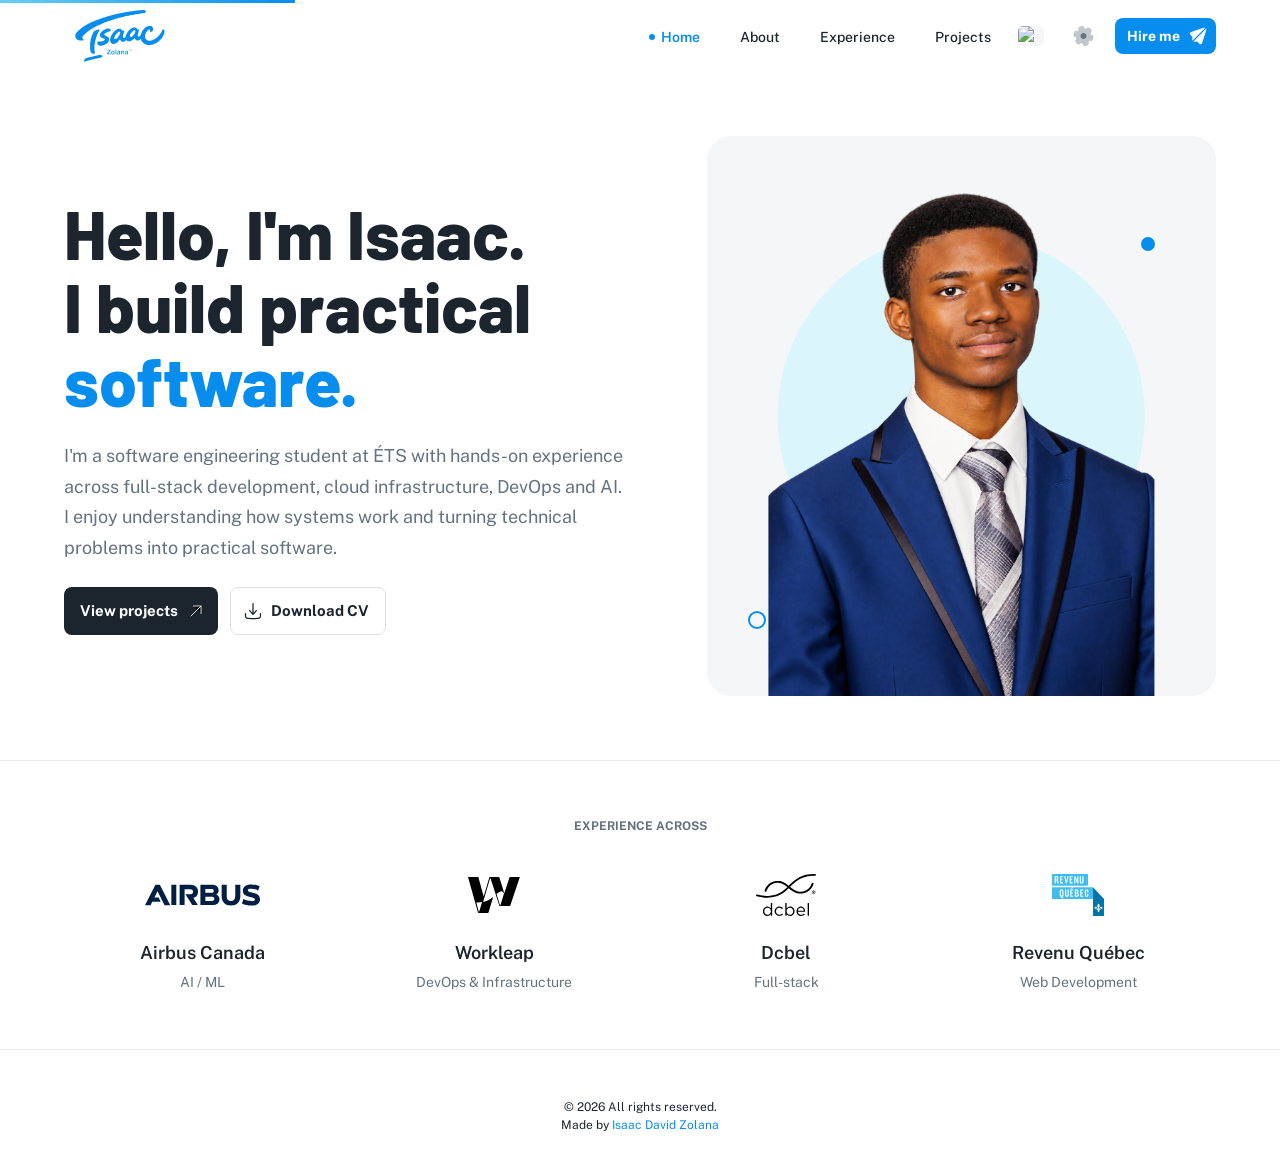
==== commit 900a322e: "Deploy portfolio" ====
--- a/index.html
+++ b/index.html
@@ -1,4 +1,4 @@
-<!DOCTYPE html><html lang="en" dir="ltr"><head><meta charSet="utf-8"/><link rel="preconnect" href="/" crossorigin=""/><meta name="viewport" content="width=device-width, initial-scale=1"/><link rel="preload" as="image" href="/assets/images/home/portrait.png"/><link rel="preload" as="image" href="/assets/logos/companies/airbus.svg"/><link rel="preload" as="image" href="/assets/logos/companies/workleap.svg"/><link rel="preload" as="image" href="/assets/logos/companies/dcbel.svg"/><link rel="preload" as="image" href="/assets/logos/companies/revenu-quebec.svg"/><link rel="stylesheet" href="/_next/static/chunks/0627fn-pt8vxz.css" data-precedence="next"/><link rel="preload" as="script" fetchPriority="low" href="/_next/static/chunks/3mc6dra1m0098.js"/><script src="/_next/static/chunks/2i51e627rllld.js" async=""></script><script src="/_next/static/chunks/3byuobrkyz9bj.js" async=""></script><script src="/_next/static/chunks/0m1xce8r4g0zj.js" async=""></script><script src="/_next/static/chunks/turbopack-1edct6jqrjagn.js" async=""></script><script src="/_next/static/chunks/3asx9u9efpzxj.js" async="" crossorigin=""></script><script src="/_next/static/chunks/42y6c5c4ouv-j.js" async="" crossorigin=""></script><script src="/_next/static/chunks/00liw370i71kf.js" async="" crossorigin=""></script><script src="/_next/static/chunks/2dp-d6590is6x.js" async="" crossorigin=""></script><script src="/_next/static/chunks/1k63333qewf-7.js" async="" crossorigin=""></script><script src="/_next/static/chunks/3gh5hcrfu27t6.js" async="" crossorigin=""></script><script src="/_next/static/chunks/0lp74vo5ang8q.js" async="" crossorigin=""></script><script src="/_next/static/chunks/3km7w1s2x0y85.js" async="" crossorigin=""></script><script src="/_next/static/chunks/1p_-jr2lpnd92.js" async="" crossorigin=""></script><script src="/_next/static/chunks/2u5ssy4p8i0ps.js" async="" crossorigin=""></script><script src="/_next/static/chunks/3zw_by3eplujv.js" async="" crossorigin=""></script><script src="/_next/static/chunks/3hjgbspgt3kww.js" async="" crossorigin=""></script><script src="/_next/static/chunks/0k1bw_o-p8ww_.js" async="" crossorigin=""></script><script src="/_next/static/chunks/2scldfeq9193_.js" async="" crossorigin=""></script><meta name="theme-color" content="#00A76F"/><title>Isaac David Zolana | Software Developer</title><meta name="description" content="Software engineering student with hands-on experience in full-stack development, cloud infrastructure, DevOps and AI."/><link rel="icon" href="/favicon.ico"/><meta name="next-size-adjust" content=""/><script src="/_next/static/chunks/0cz1d0mv5g_q7.js" noModule=""></script><style data-emotion="css-global 1igvmmd">html{-webkit-font-smoothing:antialiased;-moz-osx-font-smoothing:grayscale;box-sizing:border-box;-webkit-text-size-adjust:100%;}*,*::before,*::after{box-sizing:inherit;}strong,b{font-weight:700;}body{margin:0;color:var(--palette-text-primary);font-family:"Public Sans Variable",-apple-system,BlinkMacSystemFont,"Segoe UI",Roboto,"Helvetica Neue",Arial,sans-serif,"Apple Color Emoji","Segoe UI Emoji","Segoe UI Symbol";font-weight:400;font-size:1rem;line-height:1.5;background-color:var(--palette-background-default);}@media print{body{background-color:var(--palette-common-white);}}body::backdrop{background-color:var(--palette-background-default);}html{font-size:16px;}</style><style data-emotion="css-global 15tdw9n">:root{--spacing:8px;--shape-borderRadius:8px;--shadows-0:none;--shadows-1:0px 2px 1px -1px rgba(0,0,0,0.2),0px 1px 1px 0px rgba(0,0,0,0.14),0px 1px 3px 0px rgba(0,0,0,0.12);--shadows-2:0px 3px 1px -2px rgba(0,0,0,0.2),0px 2px 2px 0px rgba(0,0,0,0.14),0px 1px 5px 0px rgba(0,0,0,0.12);--shadows-3:0px 3px 3px -2px rgba(0,0,0,0.2),0px 3px 4px 0px rgba(0,0,0,0.14),0px 1px 8px 0px rgba(0,0,0,0.12);--shadows-4:0px 2px 4px -1px rgba(0,0,0,0.2),0px 4px 5px 0px rgba(0,0,0,0.14),0px 1px 10px 0px rgba(0,0,0,0.12);--shadows-5:0px 3px 5px -1px rgba(0,0,0,0.2),0px 5px 8px 0px rgba(0,0,0,0.14),0px 1px 14px 0px rgba(0,0,0,0.12);--shadows-6:0px 3px 5px -1px rgba(0,0,0,0.2),0px 6px 10px 0px rgba(0,0,0,0.14),0px 1px 18px 0px rgba(0,0,0,0.12);--shadows-7:0px 4px 5px -2px rgba(0,0,0,0.2),0px 7px 10px 1px rgba(0,0,0,0.14),0px 2px 16px 1px rgba(0,0,0,0.12);--shadows-8:0px 5px 5px -3px rgba(0,0,0,0.2),0px 8px 10px 1px rgba(0,0,0,0.14),0px 3px 14px 2px rgba(0,0,0,0.12);--shadows-9:0px 5px 6px -3px rgba(0,0,0,0.2),0px 9px 12px 1px rgba(0,0,0,0.14),0px 3px 16px 2px rgba(0,0,0,0.12);--shadows-10:0px 6px 6px -3px rgba(0,0,0,0.2),0px 10px 14px 1px rgba(0,0,0,0.14),0px 4px 18px 3px rgba(0,0,0,0.12);--shadows-11:0px 6px 7px -4px rgba(0,0,0,0.2),0px 11px 15px 1px rgba(0,0,0,0.14),0px 4px 20px 3px rgba(0,0,0,0.12);--shadows-12:0px 7px 8px -4px rgba(0,0,0,0.2),0px 12px 17px 2px rgba(0,0,0,0.14),0px 5px 22px 4px rgba(0,0,0,0.12);--shadows-13:0px 7px 8px -4px rgba(0,0,0,0.2),0px 13px 19px 2px rgba(0,0,0,0.14),0px 5px 24px 4px rgba(0,0,0,0.12);--shadows-14:0px 7px 9px -4px rgba(0,0,0,0.2),0px 14px 21px 2px rgba(0,0,0,0.14),0px 5px 26px 4px rgba(0,0,0,0.12);--shadows-15:0px 8px 9px -5px rgba(0,0,0,0.2),0px 15px 22px 2px rgba(0,0,0,0.14),0px 6px 28px 5px rgba(0,0,0,0.12);--shadows-16:0px 8px 10px -5px rgba(0,0,0,0.2),0px 16px 24px 2px rgba(0,0,0,0.14),0px 6px 30px 5px rgba(0,0,0,0.12);--shadows-17:0px 8px 11px -5px rgba(0,0,0,0.2),0px 17px 26px 2px rgba(0,0,0,0.14),0px 6px 32px 5px rgba(0,0,0,0.12);--shadows-18:0px 9px 11px -5px rgba(0,0,0,0.2),0px 18px 28px 2px rgba(0,0,0,0.14),0px 7px 34px 6px rgba(0,0,0,0.12);--shadows-19:0px 9px 12px -6px rgba(0,0,0,0.2),0px 19px 29px 2px rgba(0,0,0,0.14),0px 7px 36px 6px rgba(0,0,0,0.12);--shadows-20:0px 10px 13px -6px rgba(0,0,0,0.2),0px 20px 31px 3px rgba(0,0,0,0.14),0px 8px 38px 7px rgba(0,0,0,0.12);--shadows-21:0px 10px 13px -6px rgba(0,0,0,0.2),0px 21px 33px 3px rgba(0,0,0,0.14),0px 8px 40px 7px rgba(0,0,0,0.12);--shadows-22:0px 10px 14px -6px rgba(0,0,0,0.2),0px 22px 35px 3px rgba(0,0,0,0.14),0px 8px 42px 7px rgba(0,0,0,0.12);--shadows-23:0px 11px 14px -7px rgba(0,0,0,0.2),0px 23px 36px 3px rgba(0,0,0,0.14),0px 9px 44px 8px rgba(0,0,0,0.12);--shadows-24:0px 11px 15px -7px rgba(0,0,0,0.2),0px 24px 38px 3px rgba(0,0,0,0.14),0px 9px 46px 8px rgba(0,0,0,0.12);--zIndex-mobileStepper:1000;--zIndex-fab:1050;--zIndex-speedDial:1050;--zIndex-appBar:1100;--zIndex-drawer:1200;--zIndex-modal:1300;--zIndex-snackbar:1400;--zIndex-tooltip:1500;--font-h1:800 2.5rem/1.25 "Barlow",-apple-system,BlinkMacSystemFont,"Segoe UI",Roboto,"Helvetica Neue",Arial,sans-serif,"Apple Color Emoji","Segoe UI Emoji","Segoe UI Symbol";--font-h2:800 2rem/1.3333333333333333 "Barlow",-apple-system,BlinkMacSystemFont,"Segoe UI",Roboto,"Helvetica Neue",Arial,sans-serif,"Apple Color Emoji","Segoe UI Emoji","Segoe UI Symbol";--font-h3:700 1.5rem/1.5 "Barlow",-apple-system,BlinkMacSystemFont,"Segoe UI",Roboto,"Helvetica Neue",Arial,sans-serif,"Apple Color Emoji","Segoe UI Emoji","Segoe UI Symbol";--font-h4:700 1.25rem/1.5 "Public Sans Variable",-apple-system,BlinkMacSystemFont,"Segoe UI",Roboto,"Helvetica Neue",Arial,sans-serif,"Apple Color Emoji","Segoe UI Emoji","Segoe UI Symbol";--font-h5:700 1.125rem/1.5 "Public Sans Variable",-apple-system,BlinkMacSystemFont,"Segoe UI",Roboto,"Helvetica Neue",Arial,sans-serif,"Apple Color Emoji","Segoe UI Emoji","Segoe UI Symbol";--font-h6:600 1.0625rem/1.5555555555555556 "Public Sans Variable",-apple-system,BlinkMacSystemFont,"Segoe UI",Roboto,"Helvetica Neue",Arial,sans-serif,"Apple Color Emoji","Segoe UI Emoji","Segoe UI Symbol";--font-subtitle1:600 1rem/1.5 "Public Sans Variable",-apple-system,BlinkMacSystemFont,"Segoe UI",Roboto,"Helvetica Neue",Arial,sans-serif,"Apple Color Emoji","Segoe UI Emoji","Segoe UI Symbol";--font-subtitle2:600 0.875rem/1.5714285714285714 "Public Sans Variable",-apple-system,BlinkMacSystemFont,"Segoe UI",Roboto,"Helvetica Neue",Arial,sans-serif,"Apple Color Emoji","Segoe UI Emoji","Segoe UI Symbol";--font-body1:400 1rem/1.5 "Public Sans Variable",-apple-system,BlinkMacSystemFont,"Segoe UI",Roboto,"Helvetica Neue",Arial,sans-serif,"Apple Color Emoji","Segoe UI Emoji","Segoe UI Symbol";--font-body2:400 0.875rem/1.5714285714285714 "Public Sans Variable",-apple-system,BlinkMacSystemFont,"Segoe UI",Roboto,"Helvetica Neue",Arial,sans-serif,"Apple Color Emoji","Segoe UI Emoji","Segoe UI Symbol";--font-caption:400 0.75rem/1.5 "Public Sans Variable",-apple-system,BlinkMacSystemFont,"Segoe UI",Roboto,"Helvetica Neue",Arial,sans-serif,"Apple Color Emoji","Segoe UI Emoji","Segoe UI Symbol";--font-overline:700 0.75rem/1.5 "Public Sans Variable",-apple-system,BlinkMacSystemFont,"Segoe UI",Roboto,"Helvetica Neue",Arial,sans-serif,"Apple Color Emoji","Segoe UI Emoji","Segoe UI Symbol";--font-button:700 0.875rem/1.7142857142857142 "Public Sans Variable",-apple-system,BlinkMacSystemFont,"Segoe UI",Roboto,"Helvetica Neue",Arial,sans-serif,"Apple Color Emoji","Segoe UI Emoji","Segoe UI Symbol";--font-inherit:inherit inherit/inherit inherit;}:root,[data-color-scheme="light"]{-webkit-print-color-scheme:light;color-scheme:light;--palette-primary-lighter:#CCF4FE;--palette-primary-light:#68CDF9;--palette-primary-main:#078DEE;--palette-primary-dark:#0351AB;--palette-primary-darker:#012972;--palette-primary-contrastText:#FFFFFF;--palette-primary-lighterChannel:204 244 254;--palette-primary-lightChannel:104 205 249;--palette-primary-mainChannel:7 141 238;--palette-primary-darkChannel:3 81 171;--palette-primary-darkerChannel:1 41 114;--palette-primary-contrastTextChannel:255 255 255;--palette-secondary-lighter:#EFD6FF;--palette-secondary-light:#C684FF;--palette-secondary-main:#8E33FF;--palette-secondary-dark:#5119B7;--palette-secondary-darker:#27097A;--palette-secondary-contrastText:#FFFFFF;--palette-secondary-lighterChannel:239 214 255;--palette-secondary-lightChannel:198 132 255;--palette-secondary-mainChannel:142 51 255;--palette-secondary-darkChannel:81 25 183;--palette-secondary-darkerChannel:39 9 122;--palette-secondary-contrastTextChannel:255 255 255;--palette-info-lighter:#CAFDF5;--palette-info-light:#61F3F3;--palette-info-main:#00B8D9;--palette-info-dark:#006C9C;--palette-info-darker:#003768;--palette-info-contrastText:#FFFFFF;--palette-info-lighterChannel:202 253 245;--palette-info-lightChannel:97 243 243;--palette-info-mainChannel:0 184 217;--palette-info-darkChannel:0 108 156;--palette-info-darkerChannel:0 55 104;--palette-info-contrastTextChannel:255 255 255;--palette-success-lighter:#D3FCD2;--palette-success-light:#77ED8B;--palette-success-main:#22C55E;--palette-success-dark:#118D57;--palette-success-darker:#065E49;--palette-success-contrastText:#ffffff;--palette-success-lighterChannel:211 252 210;--palette-success-lightChannel:119 237 139;--palette-success-mainChannel:34 197 94;--palette-success-darkChannel:17 141 87;--palette-success-darkerChannel:6 94 73;--palette-success-contrastTextChannel:255 255 255;--palette-warning-lighter:#FFF5CC;--palette-warning-light:#FFD666;--palette-warning-main:#FFAB00;--palette-warning-dark:#B76E00;--palette-warning-darker:#7A4100;--palette-warning-contrastText:#1C252E;--palette-warning-lighterChannel:255 245 204;--palette-warning-lightChannel:255 214 102;--palette-warning-mainChannel:255 171 0;--palette-warning-darkChannel:183 110 0;--palette-warning-darkerChannel:122 65 0;--palette-warning-contrastTextChannel:28 37 46;--palette-error-lighter:#FFE9D5;--palette-error-light:#FFAC82;--palette-error-main:#FF5630;--palette-error-dark:#B71D18;--palette-error-darker:#7A0916;--palette-error-contrastText:#FFFFFF;--palette-error-lighterChannel:255 233 213;--palette-error-lightChannel:255 172 130;--palette-error-mainChannel:255 86 48;--palette-error-darkChannel:183 29 24;--palette-error-darkerChannel:122 9 22;--palette-error-contrastTextChannel:255 255 255;--palette-common-black:#000000;--palette-common-white:#FFFFFF;--palette-common-blackChannel:0 0 0;--palette-common-whiteChannel:255 255 255;--palette-common-background:#fff;--palette-common-onBackground:#000;--palette-common-backgroundChannel:255 255 255;--palette-common-onBackgroundChannel:0 0 0;--palette-grey-50:#FCFDFD;--palette-grey-100:#F9FAFB;--palette-grey-200:#F4F6F8;--palette-grey-300:#DFE3E8;--palette-grey-400:#C4CDD5;--palette-grey-500:#919EAB;--palette-grey-600:#637381;--palette-grey-700:#454F5B;--palette-grey-800:#1C252E;--palette-grey-900:#141A21;--palette-grey-50Channel:252 253 253;--palette-grey-100Channel:249 250 251;--palette-grey-200Channel:244 246 248;--palette-grey-300Channel:223 227 232;--palette-grey-400Channel:196 205 213;--palette-grey-500Channel:145 158 171;--palette-grey-600Channel:99 115 129;--palette-grey-700Channel:69 79 91;--palette-grey-800Channel:28 37 46;--palette-grey-900Channel:20 26 33;--palette-grey-A100:#f5f5f5;--palette-grey-A200:#eeeeee;--palette-grey-A400:#bdbdbd;--palette-grey-A700:#616161;--palette-divider:rgba(145 158 171 / 20%);--palette-TableCell-border:rgba(145 158 171 / 20%);--palette-shared-inputUnderline:rgba(145 158 171 / 32%);--palette-shared-inputOutlined:rgba(145 158 171 / 20%);--palette-shared-paperOutlined:rgba(145 158 171 / 16%);--palette-shared-buttonOutlined:rgba(145 158 171 / 32%);--palette-text-primary:#1C252E;--palette-text-secondary:#637381;--palette-text-disabled:#919EAB;--palette-text-primaryChannel:28 37 46;--palette-text-secondaryChannel:99 115 129;--palette-text-disabledChannel:145 158 171;--palette-background-paper:#FFFFFF;--palette-background-default:#FFFFFF;--palette-background-neutral:#F4F6F8;--palette-background-paperChannel:255 255 255;--palette-background-defaultChannel:255 255 255;--palette-background-neutralChannel:244 246 248;--palette-action-active:#637381;--palette-action-hover:rgba(145 158 171 / 8%);--palette-action-selected:rgba(145 158 171 / 16%);--palette-action-focus:rgba(145 158 171 / 24%);--palette-action-disabled:rgba(145 158 171 / 80%);--palette-action-disabledBackground:rgba(145 158 171 / 24%);--palette-action-hoverOpacity:0.08;--palette-action-selectedOpacity:0.08;--palette-action-focusOpacity:0.12;--palette-action-activatedOpacity:0.12;--palette-action-disabledOpacity:0.48;--palette-action-activeChannel:99 115 129;--palette-action-selectedChannel:145;--palette-Alert-errorColor:rgb(102, 68, 52);--palette-Alert-infoColor:rgb(38, 97, 97);--palette-Alert-successColor:rgb(47, 94, 55);--palette-Alert-warningColor:rgb(102, 85, 40);--palette-Alert-errorFilledBg:var(--palette-error-main, #FF5630);--palette-Alert-infoFilledBg:var(--palette-info-main, #00B8D9);--palette-Alert-successFilledBg:var(--palette-success-main, #22C55E);--palette-Alert-warningFilledBg:var(--palette-warning-main, #FFAB00);--palette-Alert-errorFilledColor:#fff;--palette-Alert-infoFilledColor:rgba(0, 0, 0, 0.87);--palette-Alert-successFilledColor:rgba(0, 0, 0, 0.87);--palette-Alert-warningFilledColor:rgba(0, 0, 0, 0.87);--palette-Alert-errorStandardBg:rgb(255, 246, 242);--palette-Alert-infoStandardBg:rgb(239, 253, 253);--palette-Alert-successStandardBg:rgb(241, 253, 243);--palette-Alert-warningStandardBg:rgb(255, 250, 239);--palette-Alert-errorIconColor:var(--palette-error-main, #FF5630);--palette-Alert-infoIconColor:var(--palette-info-main, #00B8D9);--palette-Alert-successIconColor:var(--palette-success-main, #22C55E);--palette-Alert-warningIconColor:var(--palette-warning-main, #FFAB00);--palette-AppBar-defaultBg:var(--palette-grey-100, #F9FAFB);--palette-Avatar-defaultBg:var(--palette-grey-400, #C4CDD5);--palette-Button-inheritContainedBg:var(--palette-grey-300, #DFE3E8);--palette-Button-inheritContainedHoverBg:var(--palette-grey-A100, #f5f5f5);--palette-Chip-defaultBorder:var(--palette-grey-400, #C4CDD5);--palette-Chip-defaultAvatarColor:var(--palette-grey-700, #454F5B);--palette-Chip-defaultIconColor:var(--palette-grey-700, #454F5B);--palette-FilledInput-bg:rgba(0, 0, 0, 0.06);--palette-FilledInput-hoverBg:rgba(0, 0, 0, 0.09);--palette-FilledInput-disabledBg:rgba(0, 0, 0, 0.12);--palette-LinearProgress-primaryBg:rgb(160, 211, 248);--palette-LinearProgress-secondaryBg:rgb(212, 177, 255);--palette-LinearProgress-errorBg:rgb(255, 190, 176);--palette-LinearProgress-infoBg:rgb(158, 228, 240);--palette-LinearProgress-successBg:rgb(171, 232, 193);--palette-LinearProgress-warningBg:rgb(255, 223, 158);--palette-Skeleton-bg:rgba(var(--palette-text-primaryChannel, 28 37 46) / 0.11);--palette-Slider-primaryTrack:rgb(160, 211, 248);--palette-Slider-secondaryTrack:rgb(212, 177, 255);--palette-Slider-errorTrack:rgb(255, 190, 176);--palette-Slider-infoTrack:rgb(158, 228, 240);--palette-Slider-successTrack:rgb(171, 232, 193);--palette-Slider-warningTrack:rgb(255, 223, 158);--palette-SnackbarContent-bg:rgb(50, 50, 50);--palette-SnackbarContent-color:#fff;--palette-SpeedDialAction-fabHoverBg:rgb(216, 216, 216);--palette-StepConnector-border:var(--palette-grey-400, #C4CDD5);--palette-StepContent-border:var(--palette-grey-400, #C4CDD5);--palette-Switch-defaultColor:var(--palette-common-white, #FFFFFF);--palette-Switch-defaultDisabledColor:var(--palette-grey-100, #F9FAFB);--palette-Switch-primaryDisabledColor:rgb(160, 211, 248);--palette-Switch-secondaryDisabledColor:rgb(212, 177, 255);--palette-Switch-errorDisabledColor:rgb(255, 190, 176);--palette-Switch-infoDisabledColor:rgb(158, 228, 240);--palette-Switch-successDisabledColor:rgb(171, 232, 193);--palette-Switch-warningDisabledColor:rgb(255, 223, 158);--palette-Tooltip-bg:rgba(69, 79, 91, 0.92);--palette-dividerChannel:145;--shadows-0:none;--shadows-1:0px 2px 1px -1px rgba(145 158 171 / 20%),0px 1px 1px 0px rgba(145 158 171 / 14%),0px 1px 3px 0px rgba(145 158 171 / 12%);--shadows-2:0px 3px 1px -2px rgba(145 158 171 / 20%),0px 2px 2px 0px rgba(145 158 171 / 14%),0px 1px 5px 0px rgba(145 158 171 / 12%);--shadows-3:0px 3px 3px -2px rgba(145 158 171 / 20%),0px 3px 4px 0px rgba(145 158 171 / 14%),0px 1px 8px 0px rgba(145 158 171 / 12%);--shadows-4:0px 2px 4px -1px rgba(145 158 171 / 20%),0px 4px 5px 0px rgba(145 158 171 / 14%),0px 1px 10px 0px rgba(145 158 171 / 12%);--shadows-5:0px 3px 5px -1px rgba(145 158 171 / 20%),0px 5px 8px 0px rgba(145 158 171 / 14%),0px 1px 14px 0px rgba(145 158 171 / 12%);--shadows-6:0px 3px 5px -1px rgba(145 158 171 / 20%),0px 6px 10px 0px rgba(145 158 171 / 14%),0px 1px 18px 0px rgba(145 158 171 / 12%);--shadows-7:0px 4px 5px -2px rgba(145 158 171 / 20%),0px 7px 10px 1px rgba(145 158 171 / 14%),0px 2px 16px 1px rgba(145 158 171 / 12%);--shadows-8:0px 5px 5px -3px rgba(145 158 171 / 20%),0px 8px 10px 1px rgba(145 158 171 / 14%),0px 3px 14px 2px rgba(145 158 171 / 12%);--shadows-9:0px 5px 6px -3px rgba(145 158 171 / 20%),0px 9px 12px 1px rgba(145 158 171 / 14%),0px 3px 16px 2px rgba(145 158 171 / 12%);--shadows-10:0px 6px 6px -3px rgba(145 158 171 / 20%),0px 10px 14px 1px rgba(145 158 171 / 14%),0px 4px 18px 3px rgba(145 158 171 / 12%);--shadows-11:0px 6px 7px -4px rgba(145 158 171 / 20%),0px 11px 15px 1px rgba(145 158 171 / 14%),0px 4px 20px 3px rgba(145 158 171 / 12%);--shadows-12:0px 7px 8px -4px rgba(145 158 171 / 20%),0px 12px 17px 2px rgba(145 158 171 / 14%),0px 5px 22px 4px rgba(145 158 171 / 12%);--shadows-13:0px 7px 8px -4px rgba(145 158 171 / 20%),0px 13px 19px 2px rgba(145 158 171 / 14%),0px 5px 24px 4px rgba(145 158 171 / 12%);--shadows-14:0px 7px 9px -4px rgba(145 158 171 / 20%),0px 14px 21px 2px rgba(145 158 171 / 14%),0px 5px 26px 4px rgba(145 158 171 / 12%);--shadows-15:0px 8px 9px -5px rgba(145 158 171 / 20%),0px 15px 22px 2px rgba(145 158 171 / 14%),0px 6px 28px 5px rgba(145 158 171 / 12%);--shadows-16:0px 8px 10px -5px rgba(145 158 171 / 20%),0px 16px 24px 2px rgba(145 158 171 / 14%),0px 6px 30px 5px rgba(145 158 171 / 12%);--shadows-17:0px 8px 11px -5px rgba(145 158 171 / 20%),0px 17px 26px 2px rgba(145 158 171 / 14%),0px 6px 32px 5px rgba(145 158 171 / 12%);--shadows-18:0px 9px 11px -5px rgba(145 158 171 / 20%),0px 18px 28px 2px rgba(145 158 171 / 14%),0px 7px 34px 6px rgba(145 158 171 / 12%);--shadows-19:0px 9px 12px -6px rgba(145 158 171 / 20%),0px 19px 29px 2px rgba(145 158 171 / 14%),0px 7px 36px 6px rgba(145 158 171 / 12%);--shadows-20:0px 10px 13px -6px rgba(145 158 171 / 20%),0px 20px 31px 3px rgba(145 158 171 / 14%),0px 8px 38px 7px rgba(145 158 171 / 12%);--shadows-21:0px 10px 13px -6px rgba(145 158 171 / 20%),0px 21px 33px 3px rgba(145 158 171 / 14%),0px 8px 40px 7px rgba(145 158 171 / 12%);--shadows-22:0px 10px 14px -6px rgba(145 158 171 / 20%),0px 22px 35px 3px rgba(145 158 171 / 14%),0px 8px 42px 7px rgba(145 158 171 / 12%);--shadows-23:0px 11px 14px -7px rgba(145 158 171 / 20%),0px 23px 36px 3px rgba(145 158 171 / 14%),0px 9px 44px 8px rgba(145 158 171 / 12%);--shadows-24:0px 11px 15px -7px rgba(145 158 171 / 20%),0px 24px 38px 3px rgba(145 158 171 / 14%),0px 9px 46px 8px rgba(145 158 171 / 12%);--customShadows-z1:0 1px 2px 0 rgba(145 158 171 / 16%);--customShadows-z4:0 4px 8px 0 rgba(145 158 171 / 16%);--customShadows-z8:0 8px 16px 0 rgba(145 158 171 / 16%);--customShadows-z12:0 12px 24px -4px rgba(145 158 171 / 16%);--customShadows-z16:0 16px 32px -4px rgba(145 158 171 / 16%);--customShadows-z20:0 20px 40px -4px rgba(145 158 171 / 16%);--customShadows-z24:0 24px 48px 0 rgba(145 158 171 / 16%);--customShadows-dialog:-40px 40px 80px -8px rgba(0 0 0 / 24%);--customShadows-card:0 0 2px 0 rgba(145 158 171 / 20%),0 12px 24px -4px rgba(145 158 171 / 12%);--customShadows-dropdown:0 0 2px 0 rgba(145 158 171 / 24%),-20px 20px 40px -4px rgba(145 158 171 / 24%);--customShadows-primary:0 8px 16px 0 rgba(7 141 238 / 24%);--customShadows-secondary:0 8px 16px 0 rgba(142 51 255 / 24%);--customShadows-info:0 8px 16px 0 rgba(0 184 217 / 24%);--customShadows-success:0 8px 16px 0 rgba(34 197 94 / 24%);--customShadows-warning:0 8px 16px 0 rgba(255 171 0 / 24%);--customShadows-error:0 8px 16px 0 rgba(255 86 48 / 24%);--opacity-inputPlaceholder:1;--opacity-inputUnderline:0.32;--opacity-switchTrackDisabled:0.48;--opacity-switchTrack:1;--opacity-filled-commonHoverBg:0.72;--opacity-outlined-border:0.48;--opacity-soft-bg:0.16;--opacity-soft-hoverBg:0.32;--opacity-soft-commonBg:0.08;--opacity-soft-commonHoverBg:0.16;--opacity-soft-border:0.24;}[data-color-scheme="dark"]{-webkit-print-color-scheme:dark;color-scheme:dark;--palette-common-black:#000000;--palette-common-white:#FFFFFF;--palette-common-blackChannel:0 0 0;--palette-common-whiteChannel:255 255 255;--palette-common-background:#000;--palette-common-onBackground:#fff;--palette-common-backgroundChannel:0 0 0;--palette-common-onBackgroundChannel:255 255 255;--palette-primary-lighter:#CCF4FE;--palette-primary-light:#68CDF9;--palette-primary-main:#078DEE;--palette-primary-dark:#0351AB;--palette-primary-darker:#012972;--palette-primary-contrastText:#FFFFFF;--palette-primary-lighterChannel:204 244 254;--palette-primary-lightChannel:104 205 249;--palette-primary-mainChannel:7 141 238;--palette-primary-darkChannel:3 81 171;--palette-primary-darkerChannel:1 41 114;--palette-primary-contrastTextChannel:255 255 255;--palette-secondary-lighter:#EFD6FF;--palette-secondary-light:#C684FF;--palette-secondary-main:#8E33FF;--palette-secondary-dark:#5119B7;--palette-secondary-darker:#27097A;--palette-secondary-contrastText:#FFFFFF;--palette-secondary-lighterChannel:239 214 255;--palette-secondary-lightChannel:198 132 255;--palette-secondary-mainChannel:142 51 255;--palette-secondary-darkChannel:81 25 183;--palette-secondary-darkerChannel:39 9 122;--palette-secondary-contrastTextChannel:255 255 255;--palette-error-lighter:#FFE9D5;--palette-error-light:#FFAC82;--palette-error-main:#FF5630;--palette-error-dark:#B71D18;--palette-error-darker:#7A0916;--palette-error-contrastText:#FFFFFF;--palette-error-lighterChannel:255 233 213;--palette-error-lightChannel:255 172 130;--palette-error-mainChannel:255 86 48;--palette-error-darkChannel:183 29 24;--palette-error-darkerChannel:122 9 22;--palette-error-contrastTextChannel:255 255 255;--palette-warning-lighter:#FFF5CC;--palette-warning-light:#FFD666;--palette-warning-main:#FFAB00;--palette-warning-dark:#B76E00;--palette-warning-darker:#7A4100;--palette-warning-contrastText:#1C252E;--palette-warning-lighterChannel:255 245 204;--palette-warning-lightChannel:255 214 102;--palette-warning-mainChannel:255 171 0;--palette-warning-darkChannel:183 110 0;--palette-warning-darkerChannel:122 65 0;--palette-warning-contrastTextChannel:28 37 46;--palette-info-lighter:#CAFDF5;--palette-info-light:#61F3F3;--palette-info-main:#00B8D9;--palette-info-dark:#006C9C;--palette-info-darker:#003768;--palette-info-contrastText:#FFFFFF;--palette-info-lighterChannel:202 253 245;--palette-info-lightChannel:97 243 243;--palette-info-mainChannel:0 184 217;--palette-info-darkChannel:0 108 156;--palette-info-darkerChannel:0 55 104;--palette-info-contrastTextChannel:255 255 255;--palette-success-lighter:#D3FCD2;--palette-success-light:#77ED8B;--palette-success-main:#22C55E;--palette-success-dark:#118D57;--palette-success-darker:#065E49;--palette-success-contrastText:#ffffff;--palette-success-lighterChannel:211 252 210;--palette-success-lightChannel:119 237 139;--palette-success-mainChannel:34 197 94;--palette-success-darkChannel:17 141 87;--palette-success-darkerChannel:6 94 73;--palette-success-contrastTextChannel:255 255 255;--palette-grey-50:#FCFDFD;--palette-grey-100:#F9FAFB;--palette-grey-200:#F4F6F8;--palette-grey-300:#DFE3E8;--palette-grey-400:#C4CDD5;--palette-grey-500:#919EAB;--palette-grey-600:#637381;--palette-grey-700:#454F5B;--palette-grey-800:#1C252E;--palette-grey-900:#141A21;--palette-grey-A100:#f5f5f5;--palette-grey-A200:#eeeeee;--palette-grey-A400:#bdbdbd;--palette-grey-A700:#616161;--palette-grey-50Channel:252 253 253;--palette-grey-100Channel:249 250 251;--palette-grey-200Channel:244 246 248;--palette-grey-300Channel:223 227 232;--palette-grey-400Channel:196 205 213;--palette-grey-500Channel:145 158 171;--palette-grey-600Channel:99 115 129;--palette-grey-700Channel:69 79 91;--palette-grey-800Channel:28 37 46;--palette-grey-900Channel:20 26 33;--palette-text-primary:#FFFFFF;--palette-text-secondary:#919EAB;--palette-text-disabled:#637381;--palette-text-icon:rgba(255, 255, 255, 0.5);--palette-text-primaryChannel:255 255 255;--palette-text-secondaryChannel:145 158 171;--palette-text-disabledChannel:99 115 129;--palette-divider:rgba(145 158 171 / 20%);--palette-background-paper:#1C252E;--palette-background-default:#141A21;--palette-background-neutral:#28323D;--palette-background-paperChannel:28 37 46;--palette-background-defaultChannel:20 26 33;--palette-background-neutralChannel:40 50 61;--palette-action-active:#919EAB;--palette-action-hover:rgba(145 158 171 / 8%);--palette-action-hoverOpacity:0.08;--palette-action-selected:rgba(145 158 171 / 16%);--palette-action-selectedOpacity:0.08;--palette-action-disabled:rgba(145 158 171 / 80%);--palette-action-disabledBackground:rgba(145 158 171 / 24%);--palette-action-disabledOpacity:0.48;--palette-action-focus:rgba(145 158 171 / 24%);--palette-action-focusOpacity:0.12;--palette-action-activatedOpacity:0.12;--palette-action-activeChannel:145 158 171;--palette-action-selectedChannel:145;--palette-TableCell-border:rgba(145 158 171 / 20%);--palette-shared-inputUnderline:rgba(145 158 171 / 32%);--palette-shared-inputOutlined:rgba(145 158 171 / 20%);--palette-shared-paperOutlined:rgba(145 158 171 / 16%);--palette-shared-buttonOutlined:rgba(145 158 171 / 32%);--palette-Alert-errorColor:rgb(255, 221, 205);--palette-Alert-infoColor:rgb(191, 250, 250);--palette-Alert-successColor:rgb(200, 247, 208);--palette-Alert-warningColor:rgb(255, 238, 193);--palette-Alert-errorFilledBg:var(--palette-error-dark, #B71D18);--palette-Alert-infoFilledBg:var(--palette-info-dark, #006C9C);--palette-Alert-successFilledBg:var(--palette-success-dark, #118D57);--palette-Alert-warningFilledBg:var(--palette-warning-dark, #B76E00);--palette-Alert-errorFilledColor:#fff;--palette-Alert-infoFilledColor:#fff;--palette-Alert-successFilledColor:#fff;--palette-Alert-warningFilledColor:#fff;--palette-Alert-errorStandardBg:rgb(25, 17, 12);--palette-Alert-infoStandardBg:rgb(9, 24, 24);--palette-Alert-successStandardBg:rgb(11, 23, 13);--palette-Alert-warningStandardBg:rgb(25, 21, 10);--palette-Alert-errorIconColor:var(--palette-error-main, #FF5630);--palette-Alert-infoIconColor:var(--palette-info-main, #00B8D9);--palette-Alert-successIconColor:var(--palette-success-main, #22C55E);--palette-Alert-warningIconColor:var(--palette-warning-main, #FFAB00);--palette-AppBar-defaultBg:var(--palette-grey-900, #141A21);--palette-AppBar-darkBg:var(--palette-background-paper, #1C252E);--palette-AppBar-darkColor:var(--palette-text-primary, #FFFFFF);--palette-Avatar-defaultBg:var(--palette-grey-600, #637381);--palette-Button-inheritContainedBg:var(--palette-grey-800, #1C252E);--palette-Button-inheritContainedHoverBg:var(--palette-grey-700, #454F5B);--palette-Chip-defaultBorder:var(--palette-grey-700, #454F5B);--palette-Chip-defaultAvatarColor:var(--palette-grey-300, #DFE3E8);--palette-Chip-defaultIconColor:var(--palette-grey-300, #DFE3E8);--palette-FilledInput-bg:rgba(255, 255, 255, 0.09);--palette-FilledInput-hoverBg:rgba(255, 255, 255, 0.13);--palette-FilledInput-disabledBg:rgba(255, 255, 255, 0.12);--palette-LinearProgress-primaryBg:rgb(3, 70, 119);--palette-LinearProgress-secondaryBg:rgb(71, 25, 127);--palette-LinearProgress-errorBg:rgb(127, 43, 24);--palette-LinearProgress-infoBg:rgb(0, 92, 108);--palette-LinearProgress-successBg:rgb(17, 98, 47);--palette-LinearProgress-warningBg:rgb(127, 85, 0);--palette-Skeleton-bg:rgba(var(--palette-text-primaryChannel, 255 255 255) / 0.13);--palette-Slider-primaryTrack:rgb(3, 70, 119);--palette-Slider-secondaryTrack:rgb(71, 25, 127);--palette-Slider-errorTrack:rgb(127, 43, 24);--palette-Slider-infoTrack:rgb(0, 92, 108);--palette-Slider-successTrack:rgb(17, 98, 47);--palette-Slider-warningTrack:rgb(127, 85, 0);--palette-SnackbarContent-bg:rgb(250, 250, 250);--palette-SnackbarContent-color:rgba(0, 0, 0, 0.87);--palette-SpeedDialAction-fabHoverBg:rgb(62, 69, 77);--palette-StepConnector-border:var(--palette-grey-600, #637381);--palette-StepContent-border:var(--palette-grey-600, #637381);--palette-Switch-defaultColor:var(--palette-grey-300, #DFE3E8);--palette-Switch-defaultDisabledColor:var(--palette-grey-600, #637381);--palette-Switch-primaryDisabledColor:rgb(3, 63, 107);--palette-Switch-secondaryDisabledColor:rgb(63, 22, 114);--palette-Switch-errorDisabledColor:rgb(114, 38, 21);--palette-Switch-infoDisabledColor:rgb(0, 82, 97);--palette-Switch-successDisabledColor:rgb(15, 88, 42);--palette-Switch-warningDisabledColor:rgb(114, 76, 0);--palette-Tooltip-bg:rgba(69, 79, 91, 0.92);--palette-dividerChannel:145;--opacity-inputPlaceholder:1;--opacity-inputUnderline:0.32;--opacity-switchTrackDisabled:0.48;--opacity-switchTrack:1;--opacity-filled-commonHoverBg:0.72;--opacity-outlined-border:0.48;--opacity-soft-bg:0.16;--opacity-soft-hoverBg:0.32;--opacity-soft-commonBg:0.08;--opacity-soft-commonHoverBg:0.16;--opacity-soft-border:0.24;--overlays-0:none;--overlays-1:linear-gradient(rgba(255 255 255 / 0.051), rgba(255 255 255 / 0.051));--overlays-2:linear-gradient(rgba(255 255 255 / 0.069), rgba(255 255 255 / 0.069));--overlays-3:linear-gradient(rgba(255 255 255 / 0.082), rgba(255 255 255 / 0.082));--overlays-4:linear-gradient(rgba(255 255 255 / 0.092), rgba(255 255 255 / 0.092));--overlays-5:linear-gradient(rgba(255 255 255 / 0.101), rgba(255 255 255 / 0.101));--overlays-6:linear-gradient(rgba(255 255 255 / 0.108), rgba(255 255 255 / 0.108));--overlays-7:linear-gradient(rgba(255 255 255 / 0.114), rgba(255 255 255 / 0.114));--overlays-8:linear-gradient(rgba(255 255 255 / 0.119), rgba(255 255 255 / 0.119));--overlays-9:linear-gradient(rgba(255 255 255 / 0.124), rgba(255 255 255 / 0.124));--overlays-10:linear-gradient(rgba(255 255 255 / 0.128), rgba(255 255 255 / 0.128));--overlays-11:linear-gradient(rgba(255 255 255 / 0.132), rgba(255 255 255 / 0.132));--overlays-12:linear-gradient(rgba(255 255 255 / 0.135), rgba(255 255 255 / 0.135));--overlays-13:linear-gradient(rgba(255 255 255 / 0.139), rgba(255 255 255 / 0.139));--overlays-14:linear-gradient(rgba(255 255 255 / 0.142), rgba(255 255 255 / 0.142));--overlays-15:linear-gradient(rgba(255 255 255 / 0.145), rgba(255 255 255 / 0.145));--overlays-16:linear-gradient(rgba(255 255 255 / 0.147), rgba(255 255 255 / 0.147));--overlays-17:linear-gradient(rgba(255 255 255 / 0.15), rgba(255 255 255 / 0.15));--overlays-18:linear-gradient(rgba(255 255 255 / 0.152), rgba(255 255 255 / 0.152));--overlays-19:linear-gradient(rgba(255 255 255 / 0.155), rgba(255 255 255 / 0.155));--overlays-20:linear-gradient(rgba(255 255 255 / 0.157), rgba(255 255 255 / 0.157));--overlays-21:linear-gradient(rgba(255 255 255 / 0.159), rgba(255 255 255 / 0.159));--overlays-22:linear-gradient(rgba(255 255 255 / 0.161), rgba(255 255 255 / 0.161));--overlays-23:linear-gradient(rgba(255 255 255 / 0.163), rgba(255 255 255 / 0.163));--overlays-24:linear-gradient(rgba(255 255 255 / 0.165), rgba(255 255 255 / 0.165));--shadows-0:none;--shadows-1:0px 2px 1px -1px rgba(0 0 0 / 20%),0px 1px 1px 0px rgba(0 0 0 / 14%),0px 1px 3px 0px rgba(0 0 0 / 12%);--shadows-2:0px 3px 1px -2px rgba(0 0 0 / 20%),0px 2px 2px 0px rgba(0 0 0 / 14%),0px 1px 5px 0px rgba(0 0 0 / 12%);--shadows-3:0px 3px 3px -2px rgba(0 0 0 / 20%),0px 3px 4px 0px rgba(0 0 0 / 14%),0px 1px 8px 0px rgba(0 0 0 / 12%);--shadows-4:0px 2px 4px -1px rgba(0 0 0 / 20%),0px 4px 5px 0px rgba(0 0 0 / 14%),0px 1px 10px 0px rgba(0 0 0 / 12%);--shadows-5:0px 3px 5px -1px rgba(0 0 0 / 20%),0px 5px 8px 0px rgba(0 0 0 / 14%),0px 1px 14px 0px rgba(0 0 0 / 12%);--shadows-6:0px 3px 5px -1px rgba(0 0 0 / 20%),0px 6px 10px 0px rgba(0 0 0 / 14%),0px 1px 18px 0px rgba(0 0 0 / 12%);--shadows-7:0px 4px 5px -2px rgba(0 0 0 / 20%),0px 7px 10px 1px rgba(0 0 0 / 14%),0px 2px 16px 1px rgba(0 0 0 / 12%);--shadows-8:0px 5px 5px -3px rgba(0 0 0 / 20%),0px 8px 10px 1px rgba(0 0 0 / 14%),0px 3px 14px 2px rgba(0 0 0 / 12%);--shadows-9:0px 5px 6px -3px rgba(0 0 0 / 20%),0px 9px 12px 1px rgba(0 0 0 / 14%),0px 3px 16px 2px rgba(0 0 0 / 12%);--shadows-10:0px 6px 6px -3px rgba(0 0 0 / 20%),0px 10px 14px 1px rgba(0 0 0 / 14%),0px 4px 18px 3px rgba(0 0 0 / 12%);--shadows-11:0px 6px 7px -4px rgba(0 0 0 / 20%),0px 11px 15px 1px rgba(0 0 0 / 14%),0px 4px 20px 3px rgba(0 0 0 / 12%);--shadows-12:0px 7px 8px -4px rgba(0 0 0 / 20%),0px 12px 17px 2px rgba(0 0 0 / 14%),0px 5px 22px 4px rgba(0 0 0 / 12%);--shadows-13:0px 7px 8px -4px rgba(0 0 0 / 20%),0px 13px 19px 2px rgba(0 0 0 / 14%),0px 5px 24px 4px rgba(0 0 0 / 12%);--shadows-14:0px 7px 9px -4px rgba(0 0 0 / 20%),0px 14px 21px 2px rgba(0 0 0 / 14%),0px 5px 26px 4px rgba(0 0 0 / 12%);--shadows-15:0px 8px 9px -5px rgba(0 0 0 / 20%),0px 15px 22px 2px rgba(0 0 0 / 14%),0px 6px 28px 5px rgba(0 0 0 / 12%);--shadows-16:0px 8px 10px -5px rgba(0 0 0 / 20%),0px 16px 24px 2px rgba(0 0 0 / 14%),0px 6px 30px 5px rgba(0 0 0 / 12%);--shadows-17:0px 8px 11px -5px rgba(0 0 0 / 20%),0px 17px 26px 2px rgba(0 0 0 / 14%),0px 6px 32px 5px rgba(0 0 0 / 12%);--shadows-18:0px 9px 11px -5px rgba(0 0 0 / 20%),0px 18px 28px 2px rgba(0 0 0 / 14%),0px 7px 34px 6px rgba(0 0 0 / 12%);--shadows-19:0px 9px 12px -6px rgba(0 0 0 / 20%),0px 19px 29px 2px rgba(0 0 0 / 14%),0px 7px 36px 6px rgba(0 0 0 / 12%);--shadows-20:0px 10px 13px -6px rgba(0 0 0 / 20%),0px 20px 31px 3px rgba(0 0 0 / 14%),0px 8px 38px 7px rgba(0 0 0 / 12%);--shadows-21:0px 10px 13px -6px rgba(0 0 0 / 20%),0px 21px 33px 3px rgba(0 0 0 / 14%),0px 8px 40px 7px rgba(0 0 0 / 12%);--shadows-22:0px 10px 14px -6px rgba(0 0 0 / 20%),0px 22px 35px 3px rgba(0 0 0 / 14%),0px 8px 42px 7px rgba(0 0 0 / 12%);--shadows-23:0px 11px 14px -7px rgba(0 0 0 / 20%),0px 23px 36px 3px rgba(0 0 0 / 14%),0px 9px 44px 8px rgba(0 0 0 / 12%);--shadows-24:0px 11px 15px -7px rgba(0 0 0 / 20%),0px 24px 38px 3px rgba(0 0 0 / 14%),0px 9px 46px 8px rgba(0 0 0 / 12%);--customShadows-z1:0 1px 2px 0 rgba(0 0 0 / 16%);--customShadows-z4:0 4px 8px 0 rgba(0 0 0 / 16%);--customShadows-z8:0 8px 16px 0 rgba(0 0 0 / 16%);--customShadows-z12:0 12px 24px -4px rgba(0 0 0 / 16%);--customShadows-z16:0 16px 32px -4px rgba(0 0 0 / 16%);--customShadows-z20:0 20px 40px -4px rgba(0 0 0 / 16%);--customShadows-z24:0 24px 48px 0 rgba(0 0 0 / 16%);--customShadows-dialog:-40px 40px 80px -8px rgba(0 0 0 / 24%);--customShadows-card:0 0 2px 0 rgba(0 0 0 / 20%),0 12px 24px -4px rgba(0 0 0 / 12%);--customShadows-dropdown:0 0 2px 0 rgba(0 0 0 / 24%),-20px 20px 40px -4px rgba(0 0 0 / 24%);--customShadows-primary:0 8px 16px 0 rgba(7 141 238 / 24%);--customShadows-secondary:0 8px 16px 0 rgba(142 51 255 / 24%);--customShadows-info:0 8px 16px 0 rgba(0 184 217 / 24%);--customShadows-success:0 8px 16px 0 rgba(34 197 94 / 24%);--customShadows-warning:0 8px 16px 0 rgba(255 171 0 / 24%);--customShadows-error:0 8px 16px 0 rgba(255 86 48 / 24%);}</style><style data-emotion="css-global u9e05w">body{--layout-nav-zIndex:1201;--layout-nav-mobile-width:288px;--layout-header-blur:8px;--layout-header-zIndex:1101;--layout-header-mobile-height:64px;--layout-header-desktop-height:72px;}</style><style data-emotion="css lcs3gc 0 15a5m4w obsu2q 11avmkz 669146 1p6cmv5 gjavzr mz9m0q 127h8j3 1teidvn o4pa05 jevaj8 ili4ve 18oi841 nsxzha axfq21 zi5whq mxmcl7 8lk7nz c5pyi8 233int 2boum8 jp7dmd 1pq52q7 16w7zoq 1m6n5gq qtxf8a 1vre1hg ckbf3o 1x0cr0q 1sktlea 7ycx96 1xdhyk6 chz7cr 3f9ep2 szxpv9 1xh5hxw 1g78ho2 eadae1 3nvmy0 diin1h krxevn 10rhi1o 1iqpzie luesgf 1768s0i 6o891a kkha0i 3wvdnu 12f73wh 19ft8a1 1y8jold 19gbo7k zxkh6t z1696u 1q9z50x j2as55 17rqx61 1gq2oqu 1qu43eo 1amb2kz r10pks 1um8b6k 13pr785 1v561sg 1snk5f5 1p7halo 13irfhi 133g5fv 14boz7w lheggl 12hqwnm 2r2iir s6h6ae 14tyhzf 1bbuz5d yj1rsq p630vq 51dzfh u4pnn4">.css-lcs3gc{z-index:var(--zIndex-drawer);}.css-15a5m4w{z-index:var(--layout-header-zIndex);}.css-15a5m4w::before{-webkit-backdrop-filter:blur(6px);backdrop-filter:blur(6px);-webkit-backdrop-filter:blur(6px);background-color:rgba(var(--palette-background-defaultChannel) / 80%);opacity:0;content:"";visibility:hidden;position:absolute;-webkit-transition:opacity 200ms cubic-bezier(0.4, 0, 0.2, 1) 0ms,visibility 200ms cubic-bezier(0.4, 0, 0.2, 1) 0ms;transition:opacity 200ms cubic-bezier(0.4, 0, 0.2, 1) 0ms,visibility 200ms cubic-bezier(0.4, 0, 0.2, 1) 0ms;top:0;left:0;width:100%;height:100%;z-index:-1;}.css-15a5m4w::after{opacity:0;content:"";visibility:hidden;position:absolute;-webkit-transition:opacity 200ms cubic-bezier(0.4, 0, 0.2, 1) 0ms,visibility 200ms cubic-bezier(0.4, 0, 0.2, 1) 0ms;transition:opacity 200ms cubic-bezier(0.4, 0, 0.2, 1) 0ms,visibility 200ms cubic-bezier(0.4, 0, 0.2, 1) 0ms;left:0;right:0;bottom:0;height:24px;margin:auto;border-radius:50%;width:calc(100% - 48px);z-index:-2;box-shadow:var(--customShadows-z8);}.css-obsu2q{display:-webkit-box;display:-webkit-flex;display:-ms-flexbox;display:flex;-webkit-flex-direction:column;-ms-flex-direction:column;flex-direction:column;width:100%;box-sizing:border-box;-webkit-flex-shrink:0;-ms-flex-negative:0;flex-shrink:0;position:-webkit-sticky;position:sticky;z-index:var(--zIndex-appBar);top:0;left:auto;right:0;--AppBar-background:transparent;--AppBar-color:inherit;background-color:var(--AppBar-background);color:var(--AppBar-color);box-shadow:none;z-index:var(--layout-header-zIndex);}*:where([data-color-scheme="dark"]) .css-obsu2q{background-image:none;}.css-obsu2q::before{-webkit-backdrop-filter:blur(6px);backdrop-filter:blur(6px);-webkit-backdrop-filter:blur(6px);background-color:rgba(var(--palette-background-defaultChannel) / 80%);opacity:0;content:"";visibility:hidden;position:absolute;-webkit-transition:opacity 200ms cubic-bezier(0.4, 0, 0.2, 1) 0ms,visibility 200ms cubic-bezier(0.4, 0, 0.2, 1) 0ms;transition:opacity 200ms cubic-bezier(0.4, 0, 0.2, 1) 0ms,visibility 200ms cubic-bezier(0.4, 0, 0.2, 1) 0ms;top:0;left:0;width:100%;height:100%;z-index:-1;}.css-obsu2q::after{opacity:0;content:"";visibility:hidden;position:absolute;-webkit-transition:opacity 200ms cubic-bezier(0.4, 0, 0.2, 1) 0ms,visibility 200ms cubic-bezier(0.4, 0, 0.2, 1) 0ms;transition:opacity 200ms cubic-bezier(0.4, 0, 0.2, 1) 0ms,visibility 200ms cubic-bezier(0.4, 0, 0.2, 1) 0ms;left:0;right:0;bottom:0;height:24px;margin:auto;border-radius:50%;width:calc(100% - 48px);z-index:-2;box-shadow:var(--customShadows-z8);}.css-11avmkz{background-color:var(--palette-background-paper);color:var(--palette-text-primary);-webkit-transition:box-shadow 300ms cubic-bezier(0.4, 0, 0.2, 1) 0ms;transition:box-shadow 300ms cubic-bezier(0.4, 0, 0.2, 1) 0ms;box-shadow:var(--Paper-shadow);background-image:var(--Paper-overlay);background-image:none;display:-webkit-box;display:-webkit-flex;display:-ms-flexbox;display:flex;-webkit-flex-direction:column;-ms-flex-direction:column;flex-direction:column;width:100%;box-sizing:border-box;-webkit-flex-shrink:0;-ms-flex-negative:0;flex-shrink:0;position:-webkit-sticky;position:sticky;z-index:var(--zIndex-appBar);top:0;left:auto;right:0;--AppBar-background:transparent;--AppBar-color:inherit;background-color:var(--AppBar-background);color:var(--AppBar-color);box-shadow:none;z-index:var(--layout-header-zIndex);}*:where([data-color-scheme="dark"]) .css-11avmkz{background-image:none;}.css-11avmkz::before{-webkit-backdrop-filter:blur(6px);backdrop-filter:blur(6px);-webkit-backdrop-filter:blur(6px);background-color:rgba(var(--palette-background-defaultChannel) / 80%);opacity:0;content:"";visibility:hidden;position:absolute;-webkit-transition:opacity 200ms cubic-bezier(0.4, 0, 0.2, 1) 0ms,visibility 200ms cubic-bezier(0.4, 0, 0.2, 1) 0ms;transition:opacity 200ms cubic-bezier(0.4, 0, 0.2, 1) 0ms,visibility 200ms cubic-bezier(0.4, 0, 0.2, 1) 0ms;top:0;left:0;width:100%;height:100%;z-index:-1;}.css-11avmkz::after{opacity:0;content:"";visibility:hidden;position:absolute;-webkit-transition:opacity 200ms cubic-bezier(0.4, 0, 0.2, 1) 0ms,visibility 200ms cubic-bezier(0.4, 0, 0.2, 1) 0ms;transition:opacity 200ms cubic-bezier(0.4, 0, 0.2, 1) 0ms,visibility 200ms cubic-bezier(0.4, 0, 0.2, 1) 0ms;left:0;right:0;bottom:0;height:24px;margin:auto;border-radius:50%;width:calc(100% - 48px);z-index:-2;box-shadow:var(--customShadows-z8);}.css-669146{font-family:"Public Sans Variable",-apple-system,BlinkMacSystemFont,"Segoe UI",Roboto,"Helvetica Neue",Arial,sans-serif,"Apple Color Emoji","Segoe UI Emoji","Segoe UI Symbol";font-weight:400;font-size:0.875rem;line-height:1.5714285714285714;background-color:transparent;display:-webkit-box;display:-webkit-flex;display:-ms-flexbox;display:flex;padding:6px 16px;color:var(--palette-Alert-infoColor);background-color:var(--palette-Alert-infoStandardBg);color:var(--palette-info-darker);background-color:var(--palette-info-lighter);display:none;border-radius:0;}.css-669146 .MuiAlert-icon{color:var(--palette-Alert-infoIconColor);}*:where([data-color-scheme="dark"]) .css-669146{color:var(--palette-info-lighter);background-color:var(--palette-info-darker);}.css-1p6cmv5{background-color:var(--palette-background-paper);color:var(--palette-text-primary);-webkit-transition:box-shadow 300ms cubic-bezier(0.4, 0, 0.2, 1) 0ms;transition:box-shadow 300ms cubic-bezier(0.4, 0, 0.2, 1) 0ms;border-radius:8px;box-shadow:var(--Paper-shadow);background-image:var(--Paper-overlay);background-image:none;font-family:"Public Sans Variable",-apple-system,BlinkMacSystemFont,"Segoe UI",Roboto,"Helvetica Neue",Arial,sans-serif,"Apple Color Emoji","Segoe UI Emoji","Segoe UI Symbol";font-weight:400;font-size:0.875rem;line-height:1.5714285714285714;background-color:transparent;display:-webkit-box;display:-webkit-flex;display:-ms-flexbox;display:flex;padding:6px 16px;color:var(--palette-Alert-infoColor);background-color:var(--palette-Alert-infoStandardBg);color:var(--palette-info-darker);background-color:var(--palette-info-lighter);display:none;border-radius:0;}.css-1p6cmv5 .MuiAlert-icon{color:var(--palette-Alert-infoIconColor);}*:where([data-color-scheme="dark"]) .css-1p6cmv5{color:var(--palette-info-lighter);background-color:var(--palette-info-darker);}.css-gjavzr{margin-right:12px;padding:7px 0;display:-webkit-box;display:-webkit-flex;display:-ms-flexbox;display:flex;font-size:22px;opacity:0.9;opacity:1;}*:where([data-color-scheme="dark"]) .css-gjavzr{--palette-Alert-infoIconColor:var(--palette-info-light);--palette-Alert-errorIconColor:var(--palette-error-light);--palette-Alert-successIconColor:var(--palette-success-light);--palette-Alert-warningIconColor:var(--palette-warning-light);}.css-mz9m0q{-webkit-user-select:none;-moz-user-select:none;-ms-user-select:none;user-select:none;width:1em;height:1em;display:inline-block;-webkit-flex-shrink:0;-ms-flex-negative:0;flex-shrink:0;-webkit-transition:fill 300ms cubic-bezier(0.4, 0, 0.2, 1) 0ms;transition:fill 300ms cubic-bezier(0.4, 0, 0.2, 1) 0ms;fill:currentColor;font-size:1.5rem;}.css-127h8j3{padding:8px 0;min-width:0;overflow:auto;}.css-1teidvn{display:-webkit-box;display:-webkit-flex;display:-ms-flexbox;display:flex;-webkit-align-items:center;-webkit-box-align:center;-ms-flex-align:center;align-items:center;color:var(--color);height:var(--layout-header-mobile-height);}@media (min-width:900px){.css-1teidvn{height:var(--layout-header-desktop-height);}}.css-o4pa05{width:100%;margin-left:auto;box-sizing:border-box;margin-right:auto;padding-left:calc(2 * var(--spacing));padding-right:calc(2 * var(--spacing));display:-webkit-box;display:-webkit-flex;display:-ms-flexbox;display:flex;-webkit-align-items:center;-webkit-box-align:center;-ms-flex-align:center;align-items:center;color:var(--color);height:var(--layout-header-mobile-height);}@media (min-width:600px){.css-o4pa05{padding-left:calc(3 * var(--spacing));padding-right:calc(3 * var(--spacing));}}@media (min-width:1200px){.css-o4pa05{max-width:1200px;}}@media (min-width:900px){.css-o4pa05{height:var(--layout-header-desktop-height);}}.css-jevaj8{text-align:center;-webkit-flex:0 0 auto;-ms-flex:0 0 auto;flex:0 0 auto;font-size:1.5rem;padding:8px;border-radius:50%;color:var(--palette-action-active);-webkit-transition:background-color 150ms cubic-bezier(0.4, 0, 0.2, 1) 0ms;transition:background-color 150ms cubic-bezier(0.4, 0, 0.2, 1) 0ms;--IconButton-hoverBg:rgba(var(--palette-action-activeChannel) / calc(var(--palette-action-hoverOpacity)));margin-right:var(--spacing);margin-left:calc(-1 * var(--spacing));}.css-jevaj8:hover{background-color:var(--IconButton-hoverBg);}@media (hover: none){.css-jevaj8:hover{background-color:transparent;}}.css-jevaj8.Mui-disabled{background-color:transparent;color:var(--palette-action-disabled);}.css-jevaj8.MuiIconButton-loading{color:transparent;}@media (min-width:900px){.css-jevaj8{display:none;}}.css-ili4ve{display:-webkit-inline-box;display:-webkit-inline-flex;display:-ms-inline-flexbox;display:inline-flex;-webkit-align-items:center;-webkit-box-align:center;-ms-flex-align:center;align-items:center;-webkit-box-pack:center;-ms-flex-pack:center;-webkit-justify-content:center;justify-content:center;position:relative;box-sizing:border-box;-webkit-tap-highlight-color:transparent;background-color:transparent;outline:0;border:0;margin:0;border-radius:0;padding:0;cursor:pointer;-webkit-user-select:none;-moz-user-select:none;-ms-user-select:none;user-select:none;vertical-align:middle;-moz-appearance:none;-webkit-appearance:none;-webkit-text-decoration:none;text-decoration:none;color:inherit;font-family:"Public Sans Variable",-apple-system,BlinkMacSystemFont,"Segoe UI",Roboto,"Helvetica Neue",Arial,sans-serif,"Apple Color Emoji","Segoe UI Emoji","Segoe UI Symbol";text-align:center;-webkit-flex:0 0 auto;-ms-flex:0 0 auto;flex:0 0 auto;font-size:1.5rem;padding:8px;border-radius:50%;color:var(--palette-action-active);-webkit-transition:background-color 150ms cubic-bezier(0.4, 0, 0.2, 1) 0ms;transition:background-color 150ms cubic-bezier(0.4, 0, 0.2, 1) 0ms;--IconButton-hoverBg:rgba(var(--palette-action-activeChannel) / calc(var(--palette-action-hoverOpacity)));margin-right:var(--spacing);margin-left:calc(-1 * var(--spacing));}.css-ili4ve::-moz-focus-inner{border-style:none;}.css-ili4ve.Mui-disabled{pointer-events:none;cursor:default;}@media print{.css-ili4ve{-webkit-print-color-adjust:exact;color-adjust:exact;}}.css-ili4ve:hover{background-color:var(--IconButton-hoverBg);}@media (hover: none){.css-ili4ve:hover{background-color:transparent;}}.css-ili4ve.Mui-disabled{background-color:transparent;color:var(--palette-action-disabled);}.css-ili4ve.MuiIconButton-loading{color:transparent;}@media (min-width:900px){.css-ili4ve{display:none;}}.css-18oi841{width:24px;-webkit-flex-shrink:0;-ms-flex-negative:0;flex-shrink:0;height:24px;display:-webkit-inline-box;display:-webkit-inline-flex;display:-ms-inline-flexbox;display:inline-flex;}.css-nsxzha{-webkit-flex-shrink:0;-ms-flex-negative:0;flex-shrink:0;color:transparent;display:-webkit-inline-box;display:-webkit-inline-flex;display:-ms-inline-flexbox;display:inline-flex;vertical-align:middle;width:112px;height:52px;}.css-axfq21{-webkit-text-decoration:none;text-decoration:none;-webkit-flex-shrink:0;-ms-flex-negative:0;flex-shrink:0;color:transparent;display:-webkit-inline-box;display:-webkit-inline-flex;display:-ms-inline-flexbox;display:inline-flex;vertical-align:middle;width:112px;height:52px;}.css-zi5whq{margin:0;font:inherit;line-height:inherit;letter-spacing:inherit;color:var(--palette-primary-main);-webkit-text-decoration:none;text-decoration:none;-webkit-flex-shrink:0;-ms-flex-negative:0;flex-shrink:0;color:transparent;display:-webkit-inline-box;display:-webkit-inline-flex;display:-ms-inline-flexbox;display:inline-flex;vertical-align:middle;width:112px;height:52px;}.css-mxmcl7{display:-webkit-box;display:-webkit-flex;display:-ms-flexbox;display:flex;-webkit-flex:1 1 auto;-ms-flex:1 1 auto;flex:1 1 auto;-webkit-box-pack:center;-ms-flex-pack:center;-webkit-justify-content:center;justify-content:center;}.css-8lk7nz{display:none;}@media (min-width:900px){.css-8lk7nz{margin-right:calc(2.5 * var(--spacing));display:-webkit-box;display:-webkit-flex;display:-ms-flexbox;display:flex;}}.css-c5pyi8{display:-webkit-box;display:-webkit-flex;display:-ms-flexbox;display:flex;-webkit-flex-direction:column;-ms-flex-direction:column;flex-direction:column;gap:calc(5 * var(--spacing));height:100%;-webkit-flex-direction:row;-ms-flex-direction:row;flex-direction:row;-webkit-align-items:center;-webkit-box-align:center;-ms-flex-align:center;align-items:center;}.css-233int{display:inline-block;}.css-2boum8{-webkit-transition:color 200ms cubic-bezier(0.4, 0, 0.2, 1) 0ms;transition:color 200ms cubic-bezier(0.4, 0, 0.2, 1) 0ms;color:var(--palette-primary-main);}.css-2boum8::before{opacity:1;scale:1;width:6px;height:6px;left:-12px;content:"";border-radius:50%;position:absolute;background-color:var(--palette-primary-main);-webkit-transition:opacity 200ms cubic-bezier(0.4, 0, 0.2, 1) 0ms,scale 200ms cubic-bezier(0.4, 0, 0.2, 1) 0ms;transition:opacity 200ms cubic-bezier(0.4, 0, 0.2, 1) 0ms,scale 200ms cubic-bezier(0.4, 0, 0.2, 1) 0ms;}.css-2boum8:hover::before{opacity:1;scale:1;}.css-jp7dmd{display:-webkit-inline-box;display:-webkit-inline-flex;display:-ms-inline-flexbox;display:inline-flex;-webkit-align-items:center;-webkit-box-align:center;-ms-flex-align:center;align-items:center;-webkit-box-pack:center;-ms-flex-pack:center;-webkit-justify-content:center;justify-content:center;position:relative;box-sizing:border-box;-webkit-tap-highlight-color:transparent;background-color:transparent;outline:0;border:0;margin:0;border-radius:0;padding:0;cursor:pointer;-webkit-user-select:none;-moz-user-select:none;-ms-user-select:none;user-select:none;vertical-align:middle;-moz-appearance:none;-webkit-appearance:none;-webkit-text-decoration:none;text-decoration:none;color:inherit;font-family:"Public Sans Variable",-apple-system,BlinkMacSystemFont,"Segoe UI",Roboto,"Helvetica Neue",Arial,sans-serif,"Apple Color Emoji","Segoe UI Emoji","Segoe UI Symbol";-webkit-transition:color 200ms cubic-bezier(0.4, 0, 0.2, 1) 0ms;transition:color 200ms cubic-bezier(0.4, 0, 0.2, 1) 0ms;color:var(--palette-primary-main);}.css-jp7dmd::-moz-focus-inner{border-style:none;}.css-jp7dmd.Mui-disabled{pointer-events:none;cursor:default;}@media print{.css-jp7dmd{-webkit-print-color-adjust:exact;color-adjust:exact;}}.css-jp7dmd::before{opacity:1;scale:1;width:6px;height:6px;left:-12px;content:"";border-radius:50%;position:absolute;background-color:var(--palette-primary-main);-webkit-transition:opacity 200ms cubic-bezier(0.4, 0, 0.2, 1) 0ms,scale 200ms cubic-bezier(0.4, 0, 0.2, 1) 0ms;transition:opacity 200ms cubic-bezier(0.4, 0, 0.2, 1) 0ms,scale 200ms cubic-bezier(0.4, 0, 0.2, 1) 0ms;}.css-jp7dmd:hover::before{opacity:1;scale:1;}.css-1pq52q7{overflow:hidden;display:-webkit-box;text-overflow:ellipsis;-webkit-line-clamp:1;-webkit-box-orient:vertical;-webkit-flex:1 1 auto;-ms-flex:1 1 auto;flex:1 1 auto;font-family:"Public Sans Variable",-apple-system,BlinkMacSystemFont,"Segoe UI",Roboto,"Helvetica Neue",Arial,sans-serif,"Apple Color Emoji","Segoe UI Emoji","Segoe UI Symbol";font-weight:500;font-size:0.875rem;line-height:1.5714285714285714;font-weight:600;}.css-16w7zoq{-webkit-transition:color 200ms cubic-bezier(0.4, 0, 0.2, 1) 0ms;transition:color 200ms cubic-bezier(0.4, 0, 0.2, 1) 0ms;}.css-16w7zoq::before{opacity:0;scale:0;width:6px;height:6px;left:-12px;content:"";border-radius:50%;position:absolute;background-color:rgba(var(--palette-text-disabledChannel) / 64%);-webkit-transition:opacity 200ms cubic-bezier(0.4, 0, 0.2, 1) 0ms,scale 200ms cubic-bezier(0.4, 0, 0.2, 1) 0ms;transition:opacity 200ms cubic-bezier(0.4, 0, 0.2, 1) 0ms,scale 200ms cubic-bezier(0.4, 0, 0.2, 1) 0ms;}.css-16w7zoq:hover::before{opacity:1;scale:1;}.css-1m6n5gq{display:-webkit-inline-box;display:-webkit-inline-flex;display:-ms-inline-flexbox;display:inline-flex;-webkit-align-items:center;-webkit-box-align:center;-ms-flex-align:center;align-items:center;-webkit-box-pack:center;-ms-flex-pack:center;-webkit-justify-content:center;justify-content:center;position:relative;box-sizing:border-box;-webkit-tap-highlight-color:transparent;background-color:transparent;outline:0;border:0;margin:0;border-radius:0;padding:0;cursor:pointer;-webkit-user-select:none;-moz-user-select:none;-ms-user-select:none;user-select:none;vertical-align:middle;-moz-appearance:none;-webkit-appearance:none;-webkit-text-decoration:none;text-decoration:none;color:inherit;font-family:"Public Sans Variable",-apple-system,BlinkMacSystemFont,"Segoe UI",Roboto,"Helvetica Neue",Arial,sans-serif,"Apple Color Emoji","Segoe UI Emoji","Segoe UI Symbol";-webkit-transition:color 200ms cubic-bezier(0.4, 0, 0.2, 1) 0ms;transition:color 200ms cubic-bezier(0.4, 0, 0.2, 1) 0ms;}.css-1m6n5gq::-moz-focus-inner{border-style:none;}.css-1m6n5gq.Mui-disabled{pointer-events:none;cursor:default;}@media print{.css-1m6n5gq{-webkit-print-color-adjust:exact;color-adjust:exact;}}.css-1m6n5gq::before{opacity:0;scale:0;width:6px;height:6px;left:-12px;content:"";border-radius:50%;position:absolute;background-color:rgba(var(--palette-text-disabledChannel) / 64%);-webkit-transition:opacity 200ms cubic-bezier(0.4, 0, 0.2, 1) 0ms,scale 200ms cubic-bezier(0.4, 0, 0.2, 1) 0ms;transition:opacity 200ms cubic-bezier(0.4, 0, 0.2, 1) 0ms,scale 200ms cubic-bezier(0.4, 0, 0.2, 1) 0ms;}.css-1m6n5gq:hover::before{opacity:1;scale:1;}.css-qtxf8a{overflow:hidden;display:-webkit-box;text-overflow:ellipsis;-webkit-line-clamp:1;-webkit-box-orient:vertical;-webkit-flex:1 1 auto;-ms-flex:1 1 auto;flex:1 1 auto;font-family:"Public Sans Variable",-apple-system,BlinkMacSystemFont,"Segoe UI",Roboto,"Helvetica Neue",Arial,sans-serif,"Apple Color Emoji","Segoe UI Emoji","Segoe UI Symbol";font-weight:500;font-size:0.875rem;line-height:1.5714285714285714;}.css-1vre1hg{display:-webkit-box;display:-webkit-flex;display:-ms-flexbox;display:flex;-webkit-align-items:center;-webkit-box-align:center;-ms-flex-align:center;align-items:center;}@media (min-width:0px){.css-1vre1hg{gap:var(--spacing);}}@media (min-width:600px){.css-1vre1hg{gap:calc(1.5 * var(--spacing));}}.css-ckbf3o{text-align:center;-webkit-flex:0 0 auto;-ms-flex:0 0 auto;flex:0 0 auto;font-size:1.5rem;padding:8px;border-radius:50%;color:var(--palette-action-active);-webkit-transition:background-color 150ms cubic-bezier(0.4, 0, 0.2, 1) 0ms;transition:background-color 150ms cubic-bezier(0.4, 0, 0.2, 1) 0ms;--IconButton-hoverBg:rgba(var(--palette-action-activeChannel) / calc(var(--palette-action-hoverOpacity)));padding:0;width:40px;height:40px;}.css-ckbf3o:hover{background-color:var(--IconButton-hoverBg);}@media (hover: none){.css-ckbf3o:hover{background-color:transparent;}}.css-ckbf3o.Mui-disabled{background-color:transparent;color:var(--palette-action-disabled);}.css-ckbf3o.MuiIconButton-loading{color:transparent;}.css-1x0cr0q{display:-webkit-inline-box;display:-webkit-inline-flex;display:-ms-inline-flexbox;display:inline-flex;-webkit-align-items:center;-webkit-box-align:center;-ms-flex-align:center;align-items:center;-webkit-box-pack:center;-ms-flex-pack:center;-webkit-justify-content:center;justify-content:center;position:relative;box-sizing:border-box;-webkit-tap-highlight-color:transparent;background-color:transparent;outline:0;border:0;margin:0;border-radius:0;padding:0;cursor:pointer;-webkit-user-select:none;-moz-user-select:none;-ms-user-select:none;user-select:none;vertical-align:middle;-moz-appearance:none;-webkit-appearance:none;-webkit-text-decoration:none;text-decoration:none;color:inherit;font-family:"Public Sans Variable",-apple-system,BlinkMacSystemFont,"Segoe UI",Roboto,"Helvetica Neue",Arial,sans-serif,"Apple Color Emoji","Segoe UI Emoji","Segoe UI Symbol";text-align:center;-webkit-flex:0 0 auto;-ms-flex:0 0 auto;flex:0 0 auto;font-size:1.5rem;padding:8px;border-radius:50%;color:var(--palette-action-active);-webkit-transition:background-color 150ms cubic-bezier(0.4, 0, 0.2, 1) 0ms;transition:background-color 150ms cubic-bezier(0.4, 0, 0.2, 1) 0ms;--IconButton-hoverBg:rgba(var(--palette-action-activeChannel) / calc(var(--palette-action-hoverOpacity)));padding:0;width:40px;height:40px;}.css-1x0cr0q::-moz-focus-inner{border-style:none;}.css-1x0cr0q.Mui-disabled{pointer-events:none;cursor:default;}@media print{.css-1x0cr0q{-webkit-print-color-adjust:exact;color-adjust:exact;}}.css-1x0cr0q:hover{background-color:var(--IconButton-hoverBg);}@media (hover: none){.css-1x0cr0q:hover{background-color:transparent;}}.css-1x0cr0q.Mui-disabled{background-color:transparent;color:var(--palette-action-disabled);}.css-1x0cr0q.MuiIconButton-loading{color:transparent;}.css-1sktlea{width:26px;height:20px;-webkit-flex-shrink:0;-ms-flex-negative:0;flex-shrink:0;overflow:hidden;border-radius:5px;-webkit-align-items:center;-webkit-box-align:center;-ms-flex-align:center;align-items:center;display:-webkit-inline-box;display:-webkit-inline-flex;display:-ms-inline-flexbox;display:inline-flex;-webkit-box-pack:center;-ms-flex-pack:center;-webkit-justify-content:center;justify-content:center;background-color:var(--palette-background-neutral);}.css-7ycx96{width:100%;height:100%;max-width:unset;object-fit:cover;}.css-chz7cr{position:relative;display:-webkit-inline-box;display:-webkit-inline-flex;display:-ms-inline-flexbox;display:inline-flex;vertical-align:middle;-webkit-flex-shrink:0;-ms-flex-negative:0;flex-shrink:0;}.css-3f9ep2{display:-webkit-box;display:-webkit-flex;display:-ms-flexbox;display:flex;-webkit-flex-direction:row;-ms-flex-direction:row;flex-direction:row;-webkit-box-flex-wrap:wrap;-webkit-flex-wrap:wrap;-ms-flex-wrap:wrap;flex-wrap:wrap;-webkit-box-pack:center;-ms-flex-pack:center;-webkit-justify-content:center;justify-content:center;-webkit-align-content:center;-ms-flex-line-pack:center;align-content:center;-webkit-align-items:center;-webkit-box-align:center;-ms-flex-align:center;align-items:center;position:absolute;box-sizing:border-box;font-family:"Public Sans Variable",-apple-system,BlinkMacSystemFont,"Segoe UI",Roboto,"Helvetica Neue",Arial,sans-serif,"Apple Color Emoji","Segoe UI Emoji","Segoe UI Symbol";font-weight:500;font-size:0.75rem;min-width:20px;line-height:1;padding:0 6px;height:20px;border-radius:10px;z-index:1;-webkit-transition:-webkit-transform 225ms cubic-bezier(0.4, 0, 0.2, 1) 0ms;transition:transform 225ms cubic-bezier(0.4, 0, 0.2, 1) 0ms;background-color:var(--palette-error-main);color:var(--palette-error-contrastText);border-radius:4px;height:8px;min-width:8px;padding:0;top:0;right:0;-webkit-transform:scale(1) translate(50%, -50%);-moz-transform:scale(1) translate(50%, -50%);-ms-transform:scale(1) translate(50%, -50%);transform:scale(1) translate(50%, -50%);transform-origin:100% 0%;-webkit-transition:-webkit-transform 195ms cubic-bezier(0.4, 0, 0.2, 1) 0ms;transition:transform 195ms cubic-bezier(0.4, 0, 0.2, 1) 0ms;border-radius:50%;}.css-3f9ep2.MuiBadge-invisible{-webkit-transform:scale(0) translate(50%, -50%);-moz-transform:scale(0) translate(50%, -50%);-ms-transform:scale(0) translate(50%, -50%);transform:scale(0) translate(50%, -50%);}.css-szxpv9{font-family:"Public Sans Variable",-apple-system,BlinkMacSystemFont,"Segoe UI",Roboto,"Helvetica Neue",Arial,sans-serif,"Apple Color Emoji","Segoe UI Emoji","Segoe UI Symbol";font-weight:700;font-size:0.875rem;line-height:1.7142857142857142;text-transform:unset;min-width:64px;padding:6px 16px;border:0;border-radius:var(--shape-borderRadius);-webkit-transition:background-color 250ms cubic-bezier(0.4, 0, 0.2, 1) 0ms,box-shadow 250ms cubic-bezier(0.4, 0, 0.2, 1) 0ms,border-color 250ms cubic-bezier(0.4, 0, 0.2, 1) 0ms,color 250ms cubic-bezier(0.4, 0, 0.2, 1) 0ms;transition:background-color 250ms cubic-bezier(0.4, 0, 0.2, 1) 0ms,box-shadow 250ms cubic-bezier(0.4, 0, 0.2, 1) 0ms,border-color 250ms cubic-bezier(0.4, 0, 0.2, 1) 0ms,color 250ms cubic-bezier(0.4, 0, 0.2, 1) 0ms;color:var(--variant-containedColor);background-color:var(--variant-containedBg);box-shadow:var(--shadows-2);--variant-textColor:var(--palette-primary-main);--variant-outlinedColor:var(--palette-primary-main);--variant-outlinedBorder:rgba(var(--palette-primary-mainChannel) / 0.5);--variant-containedColor:var(--palette-primary-contrastText);--variant-containedBg:var(--palette-primary-main);box-shadow:none;-webkit-transition:background-color 250ms cubic-bezier(0.4, 0, 0.2, 1) 0ms,box-shadow 250ms cubic-bezier(0.4, 0, 0.2, 1) 0ms,border-color 250ms cubic-bezier(0.4, 0, 0.2, 1) 0ms;transition:background-color 250ms cubic-bezier(0.4, 0, 0.2, 1) 0ms,box-shadow 250ms cubic-bezier(0.4, 0, 0.2, 1) 0ms,border-color 250ms cubic-bezier(0.4, 0, 0.2, 1) 0ms;padding:var(--padding-y) var(--padding-x);--padding-y:6px;--padding-x:12px;min-height:36px;line-height:1.7142857142857142;display:none;}.css-szxpv9:hover{-webkit-text-decoration:none;text-decoration:none;}.css-szxpv9.Mui-disabled{color:var(--palette-action-disabled);}.css-szxpv9:hover{box-shadow:var(--shadows-4);}@media (hover: none){.css-szxpv9:hover{box-shadow:var(--shadows-2);}}.css-szxpv9:active{box-shadow:var(--shadows-8);}.css-szxpv9.Mui-focusVisible{box-shadow:var(--shadows-6);}.css-szxpv9.Mui-disabled{color:var(--palette-action-disabled);box-shadow:var(--shadows-0);background-color:var(--palette-action-disabledBackground);}@media (hover: hover){.css-szxpv9:hover{--variant-containedBg:var(--palette-primary-dark);--variant-textBg:rgba(var(--palette-primary-mainChannel) / calc(var(--palette-action-hoverOpacity)));--variant-outlinedBorder:var(--palette-primary-main);--variant-outlinedBg:rgba(var(--palette-primary-mainChannel) / calc(var(--palette-action-hoverOpacity)));}}.css-szxpv9:hover{box-shadow:none;}.css-szxpv9.Mui-focusVisible{box-shadow:none;}.css-szxpv9:active{box-shadow:none;}.css-szxpv9.Mui-disabled{box-shadow:none;}.css-szxpv9.MuiButton-loading{color:transparent;}.css-szxpv9:hover{box-shadow:var(--customShadows-primary);}@media (min-width:900px){.css-szxpv9{display:-webkit-inline-box;display:-webkit-inline-flex;display:-ms-inline-flexbox;display:inline-flex;}}.css-1xh5hxw{display:-webkit-inline-box;display:-webkit-inline-flex;display:-ms-inline-flexbox;display:inline-flex;-webkit-align-items:center;-webkit-box-align:center;-ms-flex-align:center;align-items:center;-webkit-box-pack:center;-ms-flex-pack:center;-webkit-justify-content:center;justify-content:center;position:relative;box-sizing:border-box;-webkit-tap-highlight-color:transparent;background-color:transparent;outline:0;border:0;margin:0;border-radius:0;padding:0;cursor:pointer;-webkit-user-select:none;-moz-user-select:none;-ms-user-select:none;user-select:none;vertical-align:middle;-moz-appearance:none;-webkit-appearance:none;-webkit-text-decoration:none;text-decoration:none;color:inherit;font-family:"Public Sans Variable",-apple-system,BlinkMacSystemFont,"Segoe UI",Roboto,"Helvetica Neue",Arial,sans-serif,"Apple Color Emoji","Segoe UI Emoji","Segoe UI Symbol";font-family:"Public Sans Variable",-apple-system,BlinkMacSystemFont,"Segoe UI",Roboto,"Helvetica Neue",Arial,sans-serif,"Apple Color Emoji","Segoe UI Emoji","Segoe UI Symbol";font-weight:700;font-size:0.875rem;line-height:1.7142857142857142;text-transform:unset;min-width:64px;padding:6px 16px;border:0;border-radius:var(--shape-borderRadius);-webkit-transition:background-color 250ms cubic-bezier(0.4, 0, 0.2, 1) 0ms,box-shadow 250ms cubic-bezier(0.4, 0, 0.2, 1) 0ms,border-color 250ms cubic-bezier(0.4, 0, 0.2, 1) 0ms,color 250ms cubic-bezier(0.4, 0, 0.2, 1) 0ms;transition:background-color 250ms cubic-bezier(0.4, 0, 0.2, 1) 0ms,box-shadow 250ms cubic-bezier(0.4, 0, 0.2, 1) 0ms,border-color 250ms cubic-bezier(0.4, 0, 0.2, 1) 0ms,color 250ms cubic-bezier(0.4, 0, 0.2, 1) 0ms;color:var(--variant-containedColor);background-color:var(--variant-containedBg);box-shadow:var(--shadows-2);--variant-textColor:var(--palette-primary-main);--variant-outlinedColor:var(--palette-primary-main);--variant-outlinedBorder:rgba(var(--palette-primary-mainChannel) / 0.5);--variant-containedColor:var(--palette-primary-contrastText);--variant-containedBg:var(--palette-primary-main);box-shadow:none;-webkit-transition:background-color 250ms cubic-bezier(0.4, 0, 0.2, 1) 0ms,box-shadow 250ms cubic-bezier(0.4, 0, 0.2, 1) 0ms,border-color 250ms cubic-bezier(0.4, 0, 0.2, 1) 0ms;transition:background-color 250ms cubic-bezier(0.4, 0, 0.2, 1) 0ms,box-shadow 250ms cubic-bezier(0.4, 0, 0.2, 1) 0ms,border-color 250ms cubic-bezier(0.4, 0, 0.2, 1) 0ms;padding:var(--padding-y) var(--padding-x);--padding-y:6px;--padding-x:12px;min-height:36px;line-height:1.7142857142857142;display:none;}.css-1xh5hxw::-moz-focus-inner{border-style:none;}.css-1xh5hxw.Mui-disabled{pointer-events:none;cursor:default;}@media print{.css-1xh5hxw{-webkit-print-color-adjust:exact;color-adjust:exact;}}.css-1xh5hxw:hover{-webkit-text-decoration:none;text-decoration:none;}.css-1xh5hxw.Mui-disabled{color:var(--palette-action-disabled);}.css-1xh5hxw:hover{box-shadow:var(--shadows-4);}@media (hover: none){.css-1xh5hxw:hover{box-shadow:var(--shadows-2);}}.css-1xh5hxw:active{box-shadow:var(--shadows-8);}.css-1xh5hxw.Mui-focusVisible{box-shadow:var(--shadows-6);}.css-1xh5hxw.Mui-disabled{color:var(--palette-action-disabled);box-shadow:var(--shadows-0);background-color:var(--palette-action-disabledBackground);}@media (hover: hover){.css-1xh5hxw:hover{--variant-containedBg:var(--palette-primary-dark);--variant-textBg:rgba(var(--palette-primary-mainChannel) / calc(var(--palette-action-hoverOpacity)));--variant-outlinedBorder:var(--palette-primary-main);--variant-outlinedBg:rgba(var(--palette-primary-mainChannel) / calc(var(--palette-action-hoverOpacity)));}}.css-1xh5hxw:hover{box-shadow:none;}.css-1xh5hxw.Mui-focusVisible{box-shadow:none;}.css-1xh5hxw:active{box-shadow:none;}.css-1xh5hxw.Mui-disabled{box-shadow:none;}.css-1xh5hxw.MuiButton-loading{color:transparent;}.css-1xh5hxw:hover{box-shadow:var(--customShadows-primary);}@media (min-width:900px){.css-1xh5hxw{display:-webkit-inline-box;display:-webkit-inline-flex;display:-ms-inline-flexbox;display:inline-flex;}}.css-1g78ho2{display:inherit;margin-right:-4px;margin-left:8px;}.css-1g78ho2>*:nth-of-type(1){font-size:20px;}.css-eadae1{width:20px;-webkit-flex-shrink:0;-ms-flex-negative:0;flex-shrink:0;height:20px;display:-webkit-inline-box;display:-webkit-inline-flex;display:-ms-inline-flexbox;display:inline-flex;}.css-3nvmy0{display:-webkit-box;display:-webkit-flex;display:-ms-flexbox;display:flex;-webkit-flex:1 1 auto;-ms-flex:1 1 auto;flex:1 1 auto;-webkit-flex-direction:column;-ms-flex-direction:column;flex-direction:column;}.css-diin1h{top:0;left:0;right:0;transform-origin:0%;background-color:var(--palette-text-primary);height:3px;background:linear-gradient(135deg, var(--palette-primary-light), var(--palette-primary-main));position:fixed;z-index:1101;}.css-krxevn{font-family:"Public Sans Variable",-apple-system,BlinkMacSystemFont,"Segoe UI",Roboto,"Helvetica Neue",Arial,sans-serif,"Apple Color Emoji","Segoe UI Emoji","Segoe UI Symbol";font-weight:700;font-size:0.875rem;line-height:1.7142857142857142;text-transform:unset;min-height:36px;-webkit-transition:background-color 250ms cubic-bezier(0.4, 0, 0.2, 1) 0ms,box-shadow 250ms cubic-bezier(0.4, 0, 0.2, 1) 0ms,border-color 250ms cubic-bezier(0.4, 0, 0.2, 1) 0ms;transition:background-color 250ms cubic-bezier(0.4, 0, 0.2, 1) 0ms,box-shadow 250ms cubic-bezier(0.4, 0, 0.2, 1) 0ms,border-color 250ms cubic-bezier(0.4, 0, 0.2, 1) 0ms;border-radius:50%;padding:0;min-width:0;width:56px;height:56px;z-index:var(--zIndex-fab);box-shadow:var(--shadows-6);color:var(--palette-grey-900);background-color:var(--palette-grey-300);width:48px;height:48px;color:var(--palette-primary-contrastText);background-color:var(--palette-primary-main);box-shadow:var(--customShadows-primary);width:48px;height:48px;position:fixed;-webkit-transform:scale(0);-moz-transform:scale(0);-ms-transform:scale(0);transform:scale(0);z-index:1050;-webkit-transition:-webkit-transform 300ms cubic-bezier(0.4, 0, 0.2, 1) 0ms;transition:transform 300ms cubic-bezier(0.4, 0, 0.2, 1) 0ms;}.css-krxevn:active{box-shadow:var(--shadows-12);}.css-krxevn:hover{background-color:var(--palette-grey-A100);-webkit-text-decoration:none;text-decoration:none;}@media (hover: none){.css-krxevn:hover{background-color:var(--palette-grey-300);}}.css-krxevn.Mui-focusVisible{box-shadow:var(--shadows-6);}.css-krxevn:hover{background-color:var(--palette-primary-dark);}@media (hover: none){.css-krxevn:hover{background-color:var(--palette-primary-main);}}.css-krxevn.Mui-disabled{color:var(--palette-action-disabled);box-shadow:var(--shadows-0);background-color:var(--palette-action-disabledBackground);}.css-krxevn:hover{box-shadow:none;}@media (min-width:0px){.css-krxevn{right:24px;bottom:24px;}}@media (min-width:900px){.css-krxevn{right:32px;bottom:32px;}}.css-10rhi1o{display:-webkit-inline-box;display:-webkit-inline-flex;display:-ms-inline-flexbox;display:inline-flex;-webkit-align-items:center;-webkit-box-align:center;-ms-flex-align:center;align-items:center;-webkit-box-pack:center;-ms-flex-pack:center;-webkit-justify-content:center;justify-content:center;position:relative;box-sizing:border-box;-webkit-tap-highlight-color:transparent;background-color:transparent;outline:0;border:0;margin:0;border-radius:0;padding:0;cursor:pointer;-webkit-user-select:none;-moz-user-select:none;-ms-user-select:none;user-select:none;vertical-align:middle;-moz-appearance:none;-webkit-appearance:none;-webkit-text-decoration:none;text-decoration:none;color:inherit;font-family:"Public Sans Variable",-apple-system,BlinkMacSystemFont,"Segoe UI",Roboto,"Helvetica Neue",Arial,sans-serif,"Apple Color Emoji","Segoe UI Emoji","Segoe UI Symbol";font-family:"Public Sans Variable",-apple-system,BlinkMacSystemFont,"Segoe UI",Roboto,"Helvetica Neue",Arial,sans-serif,"Apple Color Emoji","Segoe UI Emoji","Segoe UI Symbol";font-weight:700;font-size:0.875rem;line-height:1.7142857142857142;text-transform:unset;min-height:36px;-webkit-transition:background-color 250ms cubic-bezier(0.4, 0, 0.2, 1) 0ms,box-shadow 250ms cubic-bezier(0.4, 0, 0.2, 1) 0ms,border-color 250ms cubic-bezier(0.4, 0, 0.2, 1) 0ms;transition:background-color 250ms cubic-bezier(0.4, 0, 0.2, 1) 0ms,box-shadow 250ms cubic-bezier(0.4, 0, 0.2, 1) 0ms,border-color 250ms cubic-bezier(0.4, 0, 0.2, 1) 0ms;border-radius:50%;padding:0;min-width:0;width:56px;height:56px;z-index:var(--zIndex-fab);box-shadow:var(--shadows-6);color:var(--palette-grey-900);background-color:var(--palette-grey-300);width:48px;height:48px;color:var(--palette-primary-contrastText);background-color:var(--palette-primary-main);box-shadow:var(--customShadows-primary);width:48px;height:48px;position:fixed;-webkit-transform:scale(0);-moz-transform:scale(0);-ms-transform:scale(0);transform:scale(0);z-index:1050;-webkit-transition:-webkit-transform 300ms cubic-bezier(0.4, 0, 0.2, 1) 0ms;transition:transform 300ms cubic-bezier(0.4, 0, 0.2, 1) 0ms;}.css-10rhi1o::-moz-focus-inner{border-style:none;}.css-10rhi1o.Mui-disabled{pointer-events:none;cursor:default;}@media print{.css-10rhi1o{-webkit-print-color-adjust:exact;color-adjust:exact;}}.css-10rhi1o:active{box-shadow:var(--shadows-12);}.css-10rhi1o:hover{background-color:var(--palette-grey-A100);-webkit-text-decoration:none;text-decoration:none;}@media (hover: none){.css-10rhi1o:hover{background-color:var(--palette-grey-300);}}.css-10rhi1o.Mui-focusVisible{box-shadow:var(--shadows-6);}.css-10rhi1o:hover{background-color:var(--palette-primary-dark);}@media (hover: none){.css-10rhi1o:hover{background-color:var(--palette-primary-main);}}.css-10rhi1o.Mui-disabled{color:var(--palette-action-disabled);box-shadow:var(--shadows-0);background-color:var(--palette-action-disabledBackground);}.css-10rhi1o:hover{box-shadow:none;}@media (min-width:0px){.css-10rhi1o{right:24px;bottom:24px;}}@media (min-width:900px){.css-10rhi1o{right:32px;bottom:32px;}}.css-1iqpzie{position:relative;overflow:hidden;padding-top:calc(8 * var(--spacing));padding-bottom:calc(8 * var(--spacing));}.css-luesgf{width:100%;margin-left:auto;box-sizing:border-box;margin-right:auto;padding-left:calc(2 * var(--spacing));padding-right:calc(2 * var(--spacing));}@media (min-width:600px){.css-luesgf{padding-left:calc(3 * var(--spacing));padding-right:calc(3 * var(--spacing));}}@media (min-width:1200px){.css-luesgf{max-width:1200px;}}.css-1768s0i{display:grid;-webkit-align-items:center;-webkit-box-align:center;-ms-flex-align:center;align-items:center;}@media (min-width:0px){.css-1768s0i{gap:calc(8 * var(--spacing));grid-template-columns:1fr;}}@media (min-width:900px){.css-1768s0i{gap:calc(10 * var(--spacing));grid-template-columns:minmax(0, 1.05fr) minmax(420px, 0.95fr);}}.css-6o891a{display:-webkit-box;display:-webkit-flex;display:-ms-flexbox;display:flex;-webkit-flex-direction:column;-ms-flex-direction:column;flex-direction:column;gap:calc(3 * var(--spacing));-webkit-align-items:flex-start;-webkit-box-align:flex-start;-ms-flex-align:flex-start;align-items:flex-start;}.css-kkha0i{margin:0;font-family:"Barlow",-apple-system,BlinkMacSystemFont,"Segoe UI",Roboto,"Helvetica Neue",Arial,sans-serif,"Apple Color Emoji","Segoe UI Emoji","Segoe UI Symbol";font-weight:800;font-size:2.5rem;line-height:1.25;max-width:720px;line-height:1.08;}@media (min-width:600px){.css-kkha0i{font-size:3.25rem;}}@media (min-width:900px){.css-kkha0i{font-size:3.625rem;}}@media (min-width:1200px){.css-kkha0i{font-size:4rem;}}@media (min-width:0px){.css-kkha0i{font-size:2.75rem;}}@media (min-width:600px){.css-kkha0i{font-size:3.5rem;}}@media (min-width:900px){.css-kkha0i{font-size:4.25rem;}}.css-3wvdnu{color:var(--palette-primary-main);}.css-12f73wh{margin:0;font-family:"Public Sans Variable",-apple-system,BlinkMacSystemFont,"Segoe UI",Roboto,"Helvetica Neue",Arial,sans-serif,"Apple Color Emoji","Segoe UI Emoji","Segoe UI Symbol";font-weight:600;font-size:1.0625rem;line-height:1.5555555555555556;color:var(--palette-text-secondary);max-width:650px;font-weight:400;line-height:1.7;}@media (min-width:600px){.css-12f73wh{font-size:1.125rem;}}.css-19ft8a1{display:-webkit-box;display:-webkit-flex;display:-ms-flexbox;display:flex;-webkit-flex-direction:column;-ms-flex-direction:column;flex-direction:column;}@media (min-width:0px){.css-19ft8a1{-webkit-flex-direction:column;-ms-flex-direction:column;flex-direction:column;gap:calc(1.5 * var(--spacing));}}@media (min-width:600px){.css-19ft8a1{-webkit-flex-direction:row;-ms-flex-direction:row;flex-direction:row;gap:calc(1.5 * var(--spacing));}}@media (min-width:0px){.css-19ft8a1{width:100%;}}@media (min-width:600px){.css-19ft8a1{width:auto;}}.css-1y8jold{font-family:"Public Sans Variable",-apple-system,BlinkMacSystemFont,"Segoe UI",Roboto,"Helvetica Neue",Arial,sans-serif,"Apple Color Emoji","Segoe UI Emoji","Segoe UI Symbol";font-weight:700;font-size:0.875rem;line-height:1.7142857142857142;text-transform:unset;min-width:64px;padding:6px 16px;border:0;border-radius:var(--shape-borderRadius);-webkit-transition:background-color 250ms cubic-bezier(0.4, 0, 0.2, 1) 0ms,box-shadow 250ms cubic-bezier(0.4, 0, 0.2, 1) 0ms,border-color 250ms cubic-bezier(0.4, 0, 0.2, 1) 0ms,color 250ms cubic-bezier(0.4, 0, 0.2, 1) 0ms;transition:background-color 250ms cubic-bezier(0.4, 0, 0.2, 1) 0ms,box-shadow 250ms cubic-bezier(0.4, 0, 0.2, 1) 0ms,border-color 250ms cubic-bezier(0.4, 0, 0.2, 1) 0ms,color 250ms cubic-bezier(0.4, 0, 0.2, 1) 0ms;color:var(--variant-containedColor);background-color:var(--variant-containedBg);box-shadow:var(--shadows-2);color:inherit;border-color:currentColor;--variant-containedBg:var(--palette-Button-inheritContainedBg);padding:8px 22px;font-size:0.9375rem;box-shadow:none;-webkit-transition:background-color 250ms cubic-bezier(0.4, 0, 0.2, 1) 0ms,box-shadow 250ms cubic-bezier(0.4, 0, 0.2, 1) 0ms,border-color 250ms cubic-bezier(0.4, 0, 0.2, 1) 0ms;transition:background-color 250ms cubic-bezier(0.4, 0, 0.2, 1) 0ms,box-shadow 250ms cubic-bezier(0.4, 0, 0.2, 1) 0ms,border-color 250ms cubic-bezier(0.4, 0, 0.2, 1) 0ms;color:var(--palette-common-white);background-color:var(--palette-grey-800);padding:var(--padding-y) var(--padding-x);--padding-y:8px;--padding-x:16px;min-height:48px;line-height:1.7333333333333334;}.css-1y8jold:hover{-webkit-text-decoration:none;text-decoration:none;}.css-1y8jold.Mui-disabled{color:var(--palette-action-disabled);}.css-1y8jold:hover{box-shadow:var(--shadows-4);}@media (hover: none){.css-1y8jold:hover{box-shadow:var(--shadows-2);}}.css-1y8jold:active{box-shadow:var(--shadows-8);}.css-1y8jold.Mui-focusVisible{box-shadow:var(--shadows-6);}.css-1y8jold.Mui-disabled{color:var(--palette-action-disabled);box-shadow:var(--shadows-0);background-color:var(--palette-action-disabledBackground);}@media (hover: hover){.css-1y8jold:hover{--variant-containedBg:var(--palette-Button-inheritContainedHoverBg);--variant-textBg:rgba(var(--palette-text-primaryChannel) / calc(var(--palette-action-hoverOpacity)));--variant-outlinedBg:rgba(var(--palette-text-primaryChannel) / calc(var(--palette-action-hoverOpacity)));}}.css-1y8jold:hover{box-shadow:none;}.css-1y8jold.Mui-focusVisible{box-shadow:none;}.css-1y8jold:active{box-shadow:none;}.css-1y8jold.Mui-disabled{box-shadow:none;}.css-1y8jold.MuiButton-loading{color:transparent;}*:where([data-color-scheme="dark"]) .css-1y8jold{color:var(--palette-grey-800);background-color:var(--palette-common-white);}.css-1y8jold:hover{background-color:var(--palette-grey-700);box-shadow:var(--customShadows-z8);}*:where([data-color-scheme="dark"]) .css-1y8jold:hover{background-color:var(--palette-grey-400);}.css-19gbo7k{display:-webkit-inline-box;display:-webkit-inline-flex;display:-ms-inline-flexbox;display:inline-flex;-webkit-align-items:center;-webkit-box-align:center;-ms-flex-align:center;align-items:center;-webkit-box-pack:center;-ms-flex-pack:center;-webkit-justify-content:center;justify-content:center;position:relative;box-sizing:border-box;-webkit-tap-highlight-color:transparent;background-color:transparent;outline:0;border:0;margin:0;border-radius:0;padding:0;cursor:pointer;-webkit-user-select:none;-moz-user-select:none;-ms-user-select:none;user-select:none;vertical-align:middle;-moz-appearance:none;-webkit-appearance:none;-webkit-text-decoration:none;text-decoration:none;color:inherit;font-family:"Public Sans Variable",-apple-system,BlinkMacSystemFont,"Segoe UI",Roboto,"Helvetica Neue",Arial,sans-serif,"Apple Color Emoji","Segoe UI Emoji","Segoe UI Symbol";font-family:"Public Sans Variable",-apple-system,BlinkMacSystemFont,"Segoe UI",Roboto,"Helvetica Neue",Arial,sans-serif,"Apple Color Emoji","Segoe UI Emoji","Segoe UI Symbol";font-weight:700;font-size:0.875rem;line-height:1.7142857142857142;text-transform:unset;min-width:64px;padding:6px 16px;border:0;border-radius:var(--shape-borderRadius);-webkit-transition:background-color 250ms cubic-bezier(0.4, 0, 0.2, 1) 0ms,box-shadow 250ms cubic-bezier(0.4, 0, 0.2, 1) 0ms,border-color 250ms cubic-bezier(0.4, 0, 0.2, 1) 0ms,color 250ms cubic-bezier(0.4, 0, 0.2, 1) 0ms;transition:background-color 250ms cubic-bezier(0.4, 0, 0.2, 1) 0ms,box-shadow 250ms cubic-bezier(0.4, 0, 0.2, 1) 0ms,border-color 250ms cubic-bezier(0.4, 0, 0.2, 1) 0ms,color 250ms cubic-bezier(0.4, 0, 0.2, 1) 0ms;color:var(--variant-containedColor);background-color:var(--variant-containedBg);box-shadow:var(--shadows-2);color:inherit;border-color:currentColor;--variant-containedBg:var(--palette-Button-inheritContainedBg);padding:8px 22px;font-size:0.9375rem;box-shadow:none;-webkit-transition:background-color 250ms cubic-bezier(0.4, 0, 0.2, 1) 0ms,box-shadow 250ms cubic-bezier(0.4, 0, 0.2, 1) 0ms,border-color 250ms cubic-bezier(0.4, 0, 0.2, 1) 0ms;transition:background-color 250ms cubic-bezier(0.4, 0, 0.2, 1) 0ms,box-shadow 250ms cubic-bezier(0.4, 0, 0.2, 1) 0ms,border-color 250ms cubic-bezier(0.4, 0, 0.2, 1) 0ms;color:var(--palette-common-white);background-color:var(--palette-grey-800);padding:var(--padding-y) var(--padding-x);--padding-y:8px;--padding-x:16px;min-height:48px;line-height:1.7333333333333334;}.css-19gbo7k::-moz-focus-inner{border-style:none;}.css-19gbo7k.Mui-disabled{pointer-events:none;cursor:default;}@media print{.css-19gbo7k{-webkit-print-color-adjust:exact;color-adjust:exact;}}.css-19gbo7k:hover{-webkit-text-decoration:none;text-decoration:none;}.css-19gbo7k.Mui-disabled{color:var(--palette-action-disabled);}.css-19gbo7k:hover{box-shadow:var(--shadows-4);}@media (hover: none){.css-19gbo7k:hover{box-shadow:var(--shadows-2);}}.css-19gbo7k:active{box-shadow:var(--shadows-8);}.css-19gbo7k.Mui-focusVisible{box-shadow:var(--shadows-6);}.css-19gbo7k.Mui-disabled{color:var(--palette-action-disabled);box-shadow:var(--shadows-0);background-color:var(--palette-action-disabledBackground);}@media (hover: hover){.css-19gbo7k:hover{--variant-containedBg:var(--palette-Button-inheritContainedHoverBg);--variant-textBg:rgba(var(--palette-text-primaryChannel) / calc(var(--palette-action-hoverOpacity)));--variant-outlinedBg:rgba(var(--palette-text-primaryChannel) / calc(var(--palette-action-hoverOpacity)));}}.css-19gbo7k:hover{box-shadow:none;}.css-19gbo7k.Mui-focusVisible{box-shadow:none;}.css-19gbo7k:active{box-shadow:none;}.css-19gbo7k.Mui-disabled{box-shadow:none;}.css-19gbo7k.MuiButton-loading{color:transparent;}*:where([data-color-scheme="dark"]) .css-19gbo7k{color:var(--palette-grey-800);background-color:var(--palette-common-white);}.css-19gbo7k:hover{background-color:var(--palette-grey-700);box-shadow:var(--customShadows-z8);}*:where([data-color-scheme="dark"]) .css-19gbo7k:hover{background-color:var(--palette-grey-400);}.css-zxkh6t{display:inherit;margin-right:-4px;margin-left:8px;}.css-zxkh6t>*:nth-of-type(1){font-size:22px;}.css-z1696u{font-family:"Public Sans Variable",-apple-system,BlinkMacSystemFont,"Segoe UI",Roboto,"Helvetica Neue",Arial,sans-serif,"Apple Color Emoji","Segoe UI Emoji","Segoe UI Symbol";font-weight:700;font-size:0.875rem;line-height:1.7142857142857142;text-transform:unset;min-width:64px;padding:6px 16px;border:0;border-radius:var(--shape-borderRadius);-webkit-transition:background-color 250ms cubic-bezier(0.4, 0, 0.2, 1) 0ms,box-shadow 250ms cubic-bezier(0.4, 0, 0.2, 1) 0ms,border-color 250ms cubic-bezier(0.4, 0, 0.2, 1) 0ms,color 250ms cubic-bezier(0.4, 0, 0.2, 1) 0ms;transition:background-color 250ms cubic-bezier(0.4, 0, 0.2, 1) 0ms,box-shadow 250ms cubic-bezier(0.4, 0, 0.2, 1) 0ms,border-color 250ms cubic-bezier(0.4, 0, 0.2, 1) 0ms,color 250ms cubic-bezier(0.4, 0, 0.2, 1) 0ms;padding:5px 15px;border:1px solid currentColor;border-color:var(--variant-outlinedBorder, currentColor);background-color:var(--variant-outlinedBg);color:var(--variant-outlinedColor);color:inherit;border-color:currentColor;--variant-containedBg:var(--palette-Button-inheritContainedBg);padding:7px 21px;font-size:0.9375rem;box-shadow:none;-webkit-transition:background-color 250ms cubic-bezier(0.4, 0, 0.2, 1) 0ms,box-shadow 250ms cubic-bezier(0.4, 0, 0.2, 1) 0ms,border-color 250ms cubic-bezier(0.4, 0, 0.2, 1) 0ms;transition:background-color 250ms cubic-bezier(0.4, 0, 0.2, 1) 0ms,box-shadow 250ms cubic-bezier(0.4, 0, 0.2, 1) 0ms,border-color 250ms cubic-bezier(0.4, 0, 0.2, 1) 0ms;border-color:color-mix(in srgb, currentColor calc(var(--opacity-outlined-border) * 100%), transparent);border-color:var(--palette-shared-buttonOutlined);padding:var(--padding-y) var(--padding-x);--padding-y:8px;--padding-x:16px;min-height:48px;line-height:1.7333333333333334;padding-top:calc(var(--padding-y) - 4px);padding-bottom:calc(var(--padding-y) - 4px);}.css-z1696u:hover{-webkit-text-decoration:none;text-decoration:none;}.css-z1696u.Mui-disabled{color:var(--palette-action-disabled);}.css-z1696u.Mui-disabled{border:1px solid var(--palette-action-disabledBackground);}@media (hover: hover){.css-z1696u:hover{--variant-containedBg:var(--palette-Button-inheritContainedHoverBg);--variant-textBg:rgba(var(--palette-text-primaryChannel) / calc(var(--palette-action-hoverOpacity)));--variant-outlinedBg:rgba(var(--palette-text-primaryChannel) / calc(var(--palette-action-hoverOpacity)));}}.css-z1696u:hover{box-shadow:none;}.css-z1696u.Mui-focusVisible{box-shadow:none;}.css-z1696u:active{box-shadow:none;}.css-z1696u.Mui-disabled{box-shadow:none;}.css-z1696u.MuiButton-loading{color:transparent;}.css-z1696u:hover{border-color:currentColor;box-shadow:0 0 0 0.75px currentColor;background-color:color-mix(in srgb, currentColor calc(var(--palette-action-hoverOpacity) * 100%), transparent);}.css-z1696u:hover{background-color:var(--palette-action-hover);}.css-1q9z50x{display:-webkit-inline-box;display:-webkit-inline-flex;display:-ms-inline-flexbox;display:inline-flex;-webkit-align-items:center;-webkit-box-align:center;-ms-flex-align:center;align-items:center;-webkit-box-pack:center;-ms-flex-pack:center;-webkit-justify-content:center;justify-content:center;position:relative;box-sizing:border-box;-webkit-tap-highlight-color:transparent;background-color:transparent;outline:0;border:0;margin:0;border-radius:0;padding:0;cursor:pointer;-webkit-user-select:none;-moz-user-select:none;-ms-user-select:none;user-select:none;vertical-align:middle;-moz-appearance:none;-webkit-appearance:none;-webkit-text-decoration:none;text-decoration:none;color:inherit;font-family:"Public Sans Variable",-apple-system,BlinkMacSystemFont,"Segoe UI",Roboto,"Helvetica Neue",Arial,sans-serif,"Apple Color Emoji","Segoe UI Emoji","Segoe UI Symbol";font-family:"Public Sans Variable",-apple-system,BlinkMacSystemFont,"Segoe UI",Roboto,"Helvetica Neue",Arial,sans-serif,"Apple Color Emoji","Segoe UI Emoji","Segoe UI Symbol";font-weight:700;font-size:0.875rem;line-height:1.7142857142857142;text-transform:unset;min-width:64px;padding:6px 16px;border:0;border-radius:var(--shape-borderRadius);-webkit-transition:background-color 250ms cubic-bezier(0.4, 0, 0.2, 1) 0ms,box-shadow 250ms cubic-bezier(0.4, 0, 0.2, 1) 0ms,border-color 250ms cubic-bezier(0.4, 0, 0.2, 1) 0ms,color 250ms cubic-bezier(0.4, 0, 0.2, 1) 0ms;transition:background-color 250ms cubic-bezier(0.4, 0, 0.2, 1) 0ms,box-shadow 250ms cubic-bezier(0.4, 0, 0.2, 1) 0ms,border-color 250ms cubic-bezier(0.4, 0, 0.2, 1) 0ms,color 250ms cubic-bezier(0.4, 0, 0.2, 1) 0ms;padding:5px 15px;border:1px solid currentColor;border-color:var(--variant-outlinedBorder, currentColor);background-color:var(--variant-outlinedBg);color:var(--variant-outlinedColor);color:inherit;border-color:currentColor;--variant-containedBg:var(--palette-Button-inheritContainedBg);padding:7px 21px;font-size:0.9375rem;box-shadow:none;-webkit-transition:background-color 250ms cubic-bezier(0.4, 0, 0.2, 1) 0ms,box-shadow 250ms cubic-bezier(0.4, 0, 0.2, 1) 0ms,border-color 250ms cubic-bezier(0.4, 0, 0.2, 1) 0ms;transition:background-color 250ms cubic-bezier(0.4, 0, 0.2, 1) 0ms,box-shadow 250ms cubic-bezier(0.4, 0, 0.2, 1) 0ms,border-color 250ms cubic-bezier(0.4, 0, 0.2, 1) 0ms;border-color:color-mix(in srgb, currentColor calc(var(--opacity-outlined-border) * 100%), transparent);border-color:var(--palette-shared-buttonOutlined);padding:var(--padding-y) var(--padding-x);--padding-y:8px;--padding-x:16px;min-height:48px;line-height:1.7333333333333334;padding-top:calc(var(--padding-y) - 4px);padding-bottom:calc(var(--padding-y) - 4px);}.css-1q9z50x::-moz-focus-inner{border-style:none;}.css-1q9z50x.Mui-disabled{pointer-events:none;cursor:default;}@media print{.css-1q9z50x{-webkit-print-color-adjust:exact;color-adjust:exact;}}.css-1q9z50x:hover{-webkit-text-decoration:none;text-decoration:none;}.css-1q9z50x.Mui-disabled{color:var(--palette-action-disabled);}.css-1q9z50x.Mui-disabled{border:1px solid var(--palette-action-disabledBackground);}@media (hover: hover){.css-1q9z50x:hover{--variant-containedBg:var(--palette-Button-inheritContainedHoverBg);--variant-textBg:rgba(var(--palette-text-primaryChannel) / calc(var(--palette-action-hoverOpacity)));--variant-outlinedBg:rgba(var(--palette-text-primaryChannel) / calc(var(--palette-action-hoverOpacity)));}}.css-1q9z50x:hover{box-shadow:none;}.css-1q9z50x.Mui-focusVisible{box-shadow:none;}.css-1q9z50x:active{box-shadow:none;}.css-1q9z50x.Mui-disabled{box-shadow:none;}.css-1q9z50x.MuiButton-loading{color:transparent;}.css-1q9z50x:hover{border-color:currentColor;box-shadow:0 0 0 0.75px currentColor;background-color:color-mix(in srgb, currentColor calc(var(--palette-action-hoverOpacity) * 100%), transparent);}.css-1q9z50x:hover{background-color:var(--palette-action-hover);}.css-j2as55{display:inherit;margin-right:8px;margin-left:-4px;}.css-j2as55>*:nth-of-type(1){font-size:22px;}.css-17rqx61{width:100%;position:relative;border-radius:calc(3 * var(--shape-borderRadius));overflow:hidden;background-color:var(--palette-background-neutral);}@media (min-width:0px){.css-17rqx61{min-height:420px;}}@media (min-width:900px){.css-17rqx61{min-height:560px;}}.css-1gq2oqu{width:72%;aspect-ratio:1/1;position:absolute;top:50%;left:50%;border-radius:50%;-webkit-transform:translate(-50%, -50%);-moz-transform:translate(-50%, -50%);-ms-transform:translate(-50%, -50%);transform:translate(-50%, -50%);background-color:var(--palette-primary-lighter);opacity:0.65;}.css-1qu43eo{width:78%;height:92%;position:absolute;left:50%;bottom:0;z-index:1;-webkit-transform:translateX(-50%);-moz-transform:translateX(-50%);-ms-transform:translateX(-50%);transform:translateX(-50%);object-fit:contain;object-position:bottom center;}.css-1amb2kz{width:14px;height:14px;position:absolute;top:18%;right:12%;z-index:2;border-radius:50%;background-color:var(--palette-primary-main);}.css-r10pks{width:18px;height:18px;position:absolute;bottom:12%;left:8%;z-index:2;border-radius:50%;border:2px solid #078DEE;}.css-1um8b6k{border-top:1px solid var(--palette-divider);border-bottom:1px solid var(--palette-divider);}.css-13pr785{width:100%;margin-left:auto;box-sizing:border-box;margin-right:auto;padding-left:calc(2 * var(--spacing));padding-right:calc(2 * var(--spacing));}@media (min-width:600px){.css-13pr785{padding-left:calc(3 * var(--spacing));padding-right:calc(3 * var(--spacing));}}@media (min-width:1200px){.css-13pr785{max-width:1200px;}}@media (min-width:0px){.css-13pr785{padding-top:calc(6 * var(--spacing));padding-bottom:calc(6 * var(--spacing));}}@media (min-width:900px){.css-13pr785{padding-top:calc(7 * var(--spacing));padding-bottom:calc(7 * var(--spacing));}}.css-1v561sg{width:100%;margin-left:auto;box-sizing:border-box;margin-right:auto;padding-left:calc(2 * var(--spacing));padding-right:calc(2 * var(--spacing));}@media (min-width:600px){.css-1v561sg{padding-left:calc(3 * var(--spacing));padding-right:calc(3 * var(--spacing));}}@media (min-width:1200px){.css-1v561sg{max-width:1200px;}}@media (min-width:0px){.css-1v561sg{padding-top:calc(6 * var(--spacing));padding-bottom:calc(6 * var(--spacing));}}@media (min-width:900px){.css-1v561sg{padding-top:calc(7 * var(--spacing));padding-bottom:calc(7 * var(--spacing));}}.css-1snk5f5{margin:0;font-family:"Public Sans Variable",-apple-system,BlinkMacSystemFont,"Segoe UI",Roboto,"Helvetica Neue",Arial,sans-serif,"Apple Color Emoji","Segoe UI Emoji","Segoe UI Symbol";font-weight:700;font-size:0.75rem;line-height:1.5;text-transform:uppercase;color:var(--palette-text-secondary);margin-bottom:calc(4 * var(--spacing));text-align:center;}.css-1p7halo{--Grid-columns:12;--Grid-columnSpacing:calc(5 * var(--spacing));--Grid-rowSpacing:calc(5 * var(--spacing));-webkit-flex-direction:row;-ms-flex-direction:row;flex-direction:row;min-width:0;box-sizing:border-box;display:-webkit-box;display:-webkit-flex;display:-ms-flexbox;display:flex;-webkit-box-flex-wrap:wrap;-webkit-flex-wrap:wrap;-ms-flex-wrap:wrap;flex-wrap:wrap;gap:var(--Grid-rowSpacing) var(--Grid-columnSpacing);}.css-1p7halo >*{--Grid-parent-columns:12;}.css-1p7halo >*{--Grid-parent-columnSpacing:calc(5 * var(--spacing));}@media (min-width:900px){.css-1p7halo{--Grid-columnSpacing:calc(2 * var(--spacing));}.css-1p7halo >*{--Grid-parent-columnSpacing:calc(2 * var(--spacing));}}.css-1p7halo >*{--Grid-parent-rowSpacing:calc(5 * var(--spacing));}@media (min-width:900px){.css-1p7halo{--Grid-rowSpacing:calc(2 * var(--spacing));}.css-1p7halo >*{--Grid-parent-rowSpacing:calc(2 * var(--spacing));}}.css-13irfhi{-webkit-box-flex:0;-webkit-flex-grow:0;-ms-flex-positive:0;flex-grow:0;-webkit-flex-basis:auto;-ms-flex-preferred-size:auto;flex-basis:auto;width:calc(100% * 6 / var(--Grid-parent-columns) - (var(--Grid-parent-columns) - 6) * (var(--Grid-parent-columnSpacing) / var(--Grid-parent-columns)));min-width:0;box-sizing:border-box;}@media (min-width:900px){.css-13irfhi{-webkit-box-flex:0;-webkit-flex-grow:0;-ms-flex-positive:0;flex-grow:0;-webkit-flex-basis:auto;-ms-flex-preferred-size:auto;flex-basis:auto;width:calc(100% * 3 / var(--Grid-parent-columns) - (var(--Grid-parent-columns) - 3) * (var(--Grid-parent-columnSpacing) / var(--Grid-parent-columns)));}}.css-133g5fv{height:100%;text-align:center;}.css-14boz7w{height:56px;margin-bottom:calc(2 * var(--spacing));display:-webkit-box;display:-webkit-flex;display:-ms-flexbox;display:flex;-webkit-align-items:center;-webkit-box-align:center;-ms-flex-align:center;align-items:center;-webkit-box-pack:center;-ms-flex-pack:center;-webkit-justify-content:center;justify-content:center;}.css-lheggl{display:block;width:115px;height:28px;object-fit:contain;-webkit-filter:brightness(0) saturate(100%) invert(12%) sepia(31%) saturate(3899%) hue-rotate(190deg) brightness(87%) contrast(109%);filter:brightness(0) saturate(100%) invert(12%) sepia(31%) saturate(3899%) hue-rotate(190deg) brightness(87%) contrast(109%);}*:where([data-color-scheme="dark"]) .css-lheggl{-webkit-filter:brightness(0) invert(1);filter:brightness(0) invert(1);}.css-12hqwnm{margin:0;font-family:"Public Sans Variable",-apple-system,BlinkMacSystemFont,"Segoe UI",Roboto,"Helvetica Neue",Arial,sans-serif,"Apple Color Emoji","Segoe UI Emoji","Segoe UI Symbol";font-weight:600;font-size:1.0625rem;line-height:1.5555555555555556;margin-bottom:calc(0.5 * var(--spacing));}@media (min-width:600px){.css-12hqwnm{font-size:1.125rem;}}.css-2r2iir{margin:0;font-family:"Public Sans Variable",-apple-system,BlinkMacSystemFont,"Segoe UI",Roboto,"Helvetica Neue",Arial,sans-serif,"Apple Color Emoji","Segoe UI Emoji","Segoe UI Symbol";font-weight:400;font-size:0.875rem;line-height:1.5714285714285714;color:var(--palette-text-secondary);}.css-s6h6ae{display:block;width:52px;height:38px;object-fit:contain;-webkit-filter:brightness(0);filter:brightness(0);}*:where([data-color-scheme="dark"]) .css-s6h6ae{-webkit-filter:brightness(0) invert(1);filter:brightness(0) invert(1);}.css-14tyhzf{display:block;width:72px;height:42px;object-fit:contain;-webkit-filter:brightness(0);filter:brightness(0);}*:where([data-color-scheme="dark"]) .css-14tyhzf{-webkit-filter:brightness(0) invert(1);filter:brightness(0) invert(1);}.css-1bbuz5d{display:block;width:52px;height:42px;object-fit:contain;}.css-yj1rsq{position:relative;background-color:var(--palette-background-default);padding-top:calc(5 * var(--spacing));padding-bottom:calc(5 * var(--spacing));text-align:center;}.css-p630vq{margin-top:var(--spacing);font-family:"Public Sans Variable",-apple-system,BlinkMacSystemFont,"Segoe UI",Roboto,"Helvetica Neue",Arial,sans-serif,"Apple Color Emoji","Segoe UI Emoji","Segoe UI Symbol";font-weight:400;font-size:0.75rem;line-height:1.5;}.css-51dzfh{-webkit-text-decoration:none;text-decoration:none;}.css-51dzfh:hover{-webkit-text-decoration:underline;text-decoration:underline;}.css-u4pnn4{margin:0;font:inherit;line-height:inherit;letter-spacing:inherit;color:var(--palette-primary-main);-webkit-text-decoration:none;text-decoration:none;}.css-u4pnn4:hover{-webkit-text-decoration:underline;text-decoration:underline;}</style></head><body><div hidden=""><!--$--><!--/$--></div><script>(function() {
+<!DOCTYPE html><html lang="en" dir="ltr"><head><meta charSet="utf-8"/><link rel="preconnect" href="/" crossorigin=""/><meta name="viewport" content="width=device-width, initial-scale=1"/><link rel="preload" as="image" href="/assets/images/home/portrait.png"/><link rel="preload" as="image" href="/assets/logos/companies/airbus.svg"/><link rel="preload" as="image" href="/assets/logos/companies/workleap.svg"/><link rel="preload" as="image" href="/assets/logos/companies/dcbel.svg"/><link rel="preload" as="image" href="/assets/logos/companies/revenu-quebec.svg"/><link rel="stylesheet" href="/_next/static/chunks/0627fn-pt8vxz.css" data-precedence="next"/><link rel="preload" as="script" fetchPriority="low" href="/_next/static/chunks/3mc6dra1m0098.js"/><script src="/_next/static/chunks/2i51e627rllld.js" async=""></script><script src="/_next/static/chunks/3byuobrkyz9bj.js" async=""></script><script src="/_next/static/chunks/0m1xce8r4g0zj.js" async=""></script><script src="/_next/static/chunks/turbopack-1edct6jqrjagn.js" async=""></script><script src="/_next/static/chunks/3asx9u9efpzxj.js" async="" crossorigin=""></script><script src="/_next/static/chunks/42y6c5c4ouv-j.js" async="" crossorigin=""></script><script src="/_next/static/chunks/00liw370i71kf.js" async="" crossorigin=""></script><script src="/_next/static/chunks/2dp-d6590is6x.js" async="" crossorigin=""></script><script src="/_next/static/chunks/1k63333qewf-7.js" async="" crossorigin=""></script><script src="/_next/static/chunks/3gh5hcrfu27t6.js" async="" crossorigin=""></script><script src="/_next/static/chunks/0lp74vo5ang8q.js" async="" crossorigin=""></script><script src="/_next/static/chunks/3km7w1s2x0y85.js" async="" crossorigin=""></script><script src="/_next/static/chunks/1p_-jr2lpnd92.js" async="" crossorigin=""></script><script src="/_next/static/chunks/2u5ssy4p8i0ps.js" async="" crossorigin=""></script><script src="/_next/static/chunks/3zw_by3eplujv.js" async="" crossorigin=""></script><script src="/_next/static/chunks/3hjgbspgt3kww.js" async="" crossorigin=""></script><script src="/_next/static/chunks/0k1bw_o-p8ww_.js" async="" crossorigin=""></script><script src="/_next/static/chunks/11lri1yx8351r.js" async="" crossorigin=""></script><meta name="theme-color" content="#00A76F"/><title>Isaac David Zolana | Software Developer</title><meta name="description" content="Software engineering student with hands-on experience in full-stack development, cloud infrastructure, DevOps and AI."/><link rel="icon" href="/favicon.ico"/><meta name="next-size-adjust" content=""/><script src="/_next/static/chunks/0cz1d0mv5g_q7.js" noModule=""></script><style data-emotion="css-global 1igvmmd">html{-webkit-font-smoothing:antialiased;-moz-osx-font-smoothing:grayscale;box-sizing:border-box;-webkit-text-size-adjust:100%;}*,*::before,*::after{box-sizing:inherit;}strong,b{font-weight:700;}body{margin:0;color:var(--palette-text-primary);font-family:"Public Sans Variable",-apple-system,BlinkMacSystemFont,"Segoe UI",Roboto,"Helvetica Neue",Arial,sans-serif,"Apple Color Emoji","Segoe UI Emoji","Segoe UI Symbol";font-weight:400;font-size:1rem;line-height:1.5;background-color:var(--palette-background-default);}@media print{body{background-color:var(--palette-common-white);}}body::backdrop{background-color:var(--palette-background-default);}html{font-size:16px;}</style><style data-emotion="css-global 15tdw9n">:root{--spacing:8px;--shape-borderRadius:8px;--shadows-0:none;--shadows-1:0px 2px 1px -1px rgba(0,0,0,0.2),0px 1px 1px 0px rgba(0,0,0,0.14),0px 1px 3px 0px rgba(0,0,0,0.12);--shadows-2:0px 3px 1px -2px rgba(0,0,0,0.2),0px 2px 2px 0px rgba(0,0,0,0.14),0px 1px 5px 0px rgba(0,0,0,0.12);--shadows-3:0px 3px 3px -2px rgba(0,0,0,0.2),0px 3px 4px 0px rgba(0,0,0,0.14),0px 1px 8px 0px rgba(0,0,0,0.12);--shadows-4:0px 2px 4px -1px rgba(0,0,0,0.2),0px 4px 5px 0px rgba(0,0,0,0.14),0px 1px 10px 0px rgba(0,0,0,0.12);--shadows-5:0px 3px 5px -1px rgba(0,0,0,0.2),0px 5px 8px 0px rgba(0,0,0,0.14),0px 1px 14px 0px rgba(0,0,0,0.12);--shadows-6:0px 3px 5px -1px rgba(0,0,0,0.2),0px 6px 10px 0px rgba(0,0,0,0.14),0px 1px 18px 0px rgba(0,0,0,0.12);--shadows-7:0px 4px 5px -2px rgba(0,0,0,0.2),0px 7px 10px 1px rgba(0,0,0,0.14),0px 2px 16px 1px rgba(0,0,0,0.12);--shadows-8:0px 5px 5px -3px rgba(0,0,0,0.2),0px 8px 10px 1px rgba(0,0,0,0.14),0px 3px 14px 2px rgba(0,0,0,0.12);--shadows-9:0px 5px 6px -3px rgba(0,0,0,0.2),0px 9px 12px 1px rgba(0,0,0,0.14),0px 3px 16px 2px rgba(0,0,0,0.12);--shadows-10:0px 6px 6px -3px rgba(0,0,0,0.2),0px 10px 14px 1px rgba(0,0,0,0.14),0px 4px 18px 3px rgba(0,0,0,0.12);--shadows-11:0px 6px 7px -4px rgba(0,0,0,0.2),0px 11px 15px 1px rgba(0,0,0,0.14),0px 4px 20px 3px rgba(0,0,0,0.12);--shadows-12:0px 7px 8px -4px rgba(0,0,0,0.2),0px 12px 17px 2px rgba(0,0,0,0.14),0px 5px 22px 4px rgba(0,0,0,0.12);--shadows-13:0px 7px 8px -4px rgba(0,0,0,0.2),0px 13px 19px 2px rgba(0,0,0,0.14),0px 5px 24px 4px rgba(0,0,0,0.12);--shadows-14:0px 7px 9px -4px rgba(0,0,0,0.2),0px 14px 21px 2px rgba(0,0,0,0.14),0px 5px 26px 4px rgba(0,0,0,0.12);--shadows-15:0px 8px 9px -5px rgba(0,0,0,0.2),0px 15px 22px 2px rgba(0,0,0,0.14),0px 6px 28px 5px rgba(0,0,0,0.12);--shadows-16:0px 8px 10px -5px rgba(0,0,0,0.2),0px 16px 24px 2px rgba(0,0,0,0.14),0px 6px 30px 5px rgba(0,0,0,0.12);--shadows-17:0px 8px 11px -5px rgba(0,0,0,0.2),0px 17px 26px 2px rgba(0,0,0,0.14),0px 6px 32px 5px rgba(0,0,0,0.12);--shadows-18:0px 9px 11px -5px rgba(0,0,0,0.2),0px 18px 28px 2px rgba(0,0,0,0.14),0px 7px 34px 6px rgba(0,0,0,0.12);--shadows-19:0px 9px 12px -6px rgba(0,0,0,0.2),0px 19px 29px 2px rgba(0,0,0,0.14),0px 7px 36px 6px rgba(0,0,0,0.12);--shadows-20:0px 10px 13px -6px rgba(0,0,0,0.2),0px 20px 31px 3px rgba(0,0,0,0.14),0px 8px 38px 7px rgba(0,0,0,0.12);--shadows-21:0px 10px 13px -6px rgba(0,0,0,0.2),0px 21px 33px 3px rgba(0,0,0,0.14),0px 8px 40px 7px rgba(0,0,0,0.12);--shadows-22:0px 10px 14px -6px rgba(0,0,0,0.2),0px 22px 35px 3px rgba(0,0,0,0.14),0px 8px 42px 7px rgba(0,0,0,0.12);--shadows-23:0px 11px 14px -7px rgba(0,0,0,0.2),0px 23px 36px 3px rgba(0,0,0,0.14),0px 9px 44px 8px rgba(0,0,0,0.12);--shadows-24:0px 11px 15px -7px rgba(0,0,0,0.2),0px 24px 38px 3px rgba(0,0,0,0.14),0px 9px 46px 8px rgba(0,0,0,0.12);--zIndex-mobileStepper:1000;--zIndex-fab:1050;--zIndex-speedDial:1050;--zIndex-appBar:1100;--zIndex-drawer:1200;--zIndex-modal:1300;--zIndex-snackbar:1400;--zIndex-tooltip:1500;--font-h1:800 2.5rem/1.25 "Barlow",-apple-system,BlinkMacSystemFont,"Segoe UI",Roboto,"Helvetica Neue",Arial,sans-serif,"Apple Color Emoji","Segoe UI Emoji","Segoe UI Symbol";--font-h2:800 2rem/1.3333333333333333 "Barlow",-apple-system,BlinkMacSystemFont,"Segoe UI",Roboto,"Helvetica Neue",Arial,sans-serif,"Apple Color Emoji","Segoe UI Emoji","Segoe UI Symbol";--font-h3:700 1.5rem/1.5 "Barlow",-apple-system,BlinkMacSystemFont,"Segoe UI",Roboto,"Helvetica Neue",Arial,sans-serif,"Apple Color Emoji","Segoe UI Emoji","Segoe UI Symbol";--font-h4:700 1.25rem/1.5 "Public Sans Variable",-apple-system,BlinkMacSystemFont,"Segoe UI",Roboto,"Helvetica Neue",Arial,sans-serif,"Apple Color Emoji","Segoe UI Emoji","Segoe UI Symbol";--font-h5:700 1.125rem/1.5 "Public Sans Variable",-apple-system,BlinkMacSystemFont,"Segoe UI",Roboto,"Helvetica Neue",Arial,sans-serif,"Apple Color Emoji","Segoe UI Emoji","Segoe UI Symbol";--font-h6:600 1.0625rem/1.5555555555555556 "Public Sans Variable",-apple-system,BlinkMacSystemFont,"Segoe UI",Roboto,"Helvetica Neue",Arial,sans-serif,"Apple Color Emoji","Segoe UI Emoji","Segoe UI Symbol";--font-subtitle1:600 1rem/1.5 "Public Sans Variable",-apple-system,BlinkMacSystemFont,"Segoe UI",Roboto,"Helvetica Neue",Arial,sans-serif,"Apple Color Emoji","Segoe UI Emoji","Segoe UI Symbol";--font-subtitle2:600 0.875rem/1.5714285714285714 "Public Sans Variable",-apple-system,BlinkMacSystemFont,"Segoe UI",Roboto,"Helvetica Neue",Arial,sans-serif,"Apple Color Emoji","Segoe UI Emoji","Segoe UI Symbol";--font-body1:400 1rem/1.5 "Public Sans Variable",-apple-system,BlinkMacSystemFont,"Segoe UI",Roboto,"Helvetica Neue",Arial,sans-serif,"Apple Color Emoji","Segoe UI Emoji","Segoe UI Symbol";--font-body2:400 0.875rem/1.5714285714285714 "Public Sans Variable",-apple-system,BlinkMacSystemFont,"Segoe UI",Roboto,"Helvetica Neue",Arial,sans-serif,"Apple Color Emoji","Segoe UI Emoji","Segoe UI Symbol";--font-caption:400 0.75rem/1.5 "Public Sans Variable",-apple-system,BlinkMacSystemFont,"Segoe UI",Roboto,"Helvetica Neue",Arial,sans-serif,"Apple Color Emoji","Segoe UI Emoji","Segoe UI Symbol";--font-overline:700 0.75rem/1.5 "Public Sans Variable",-apple-system,BlinkMacSystemFont,"Segoe UI",Roboto,"Helvetica Neue",Arial,sans-serif,"Apple Color Emoji","Segoe UI Emoji","Segoe UI Symbol";--font-button:700 0.875rem/1.7142857142857142 "Public Sans Variable",-apple-system,BlinkMacSystemFont,"Segoe UI",Roboto,"Helvetica Neue",Arial,sans-serif,"Apple Color Emoji","Segoe UI Emoji","Segoe UI Symbol";--font-inherit:inherit inherit/inherit inherit;}:root,[data-color-scheme="light"]{-webkit-print-color-scheme:light;color-scheme:light;--palette-primary-lighter:#CCF4FE;--palette-primary-light:#68CDF9;--palette-primary-main:#078DEE;--palette-primary-dark:#0351AB;--palette-primary-darker:#012972;--palette-primary-contrastText:#FFFFFF;--palette-primary-lighterChannel:204 244 254;--palette-primary-lightChannel:104 205 249;--palette-primary-mainChannel:7 141 238;--palette-primary-darkChannel:3 81 171;--palette-primary-darkerChannel:1 41 114;--palette-primary-contrastTextChannel:255 255 255;--palette-secondary-lighter:#EFD6FF;--palette-secondary-light:#C684FF;--palette-secondary-main:#8E33FF;--palette-secondary-dark:#5119B7;--palette-secondary-darker:#27097A;--palette-secondary-contrastText:#FFFFFF;--palette-secondary-lighterChannel:239 214 255;--palette-secondary-lightChannel:198 132 255;--palette-secondary-mainChannel:142 51 255;--palette-secondary-darkChannel:81 25 183;--palette-secondary-darkerChannel:39 9 122;--palette-secondary-contrastTextChannel:255 255 255;--palette-info-lighter:#CAFDF5;--palette-info-light:#61F3F3;--palette-info-main:#00B8D9;--palette-info-dark:#006C9C;--palette-info-darker:#003768;--palette-info-contrastText:#FFFFFF;--palette-info-lighterChannel:202 253 245;--palette-info-lightChannel:97 243 243;--palette-info-mainChannel:0 184 217;--palette-info-darkChannel:0 108 156;--palette-info-darkerChannel:0 55 104;--palette-info-contrastTextChannel:255 255 255;--palette-success-lighter:#D3FCD2;--palette-success-light:#77ED8B;--palette-success-main:#22C55E;--palette-success-dark:#118D57;--palette-success-darker:#065E49;--palette-success-contrastText:#ffffff;--palette-success-lighterChannel:211 252 210;--palette-success-lightChannel:119 237 139;--palette-success-mainChannel:34 197 94;--palette-success-darkChannel:17 141 87;--palette-success-darkerChannel:6 94 73;--palette-success-contrastTextChannel:255 255 255;--palette-warning-lighter:#FFF5CC;--palette-warning-light:#FFD666;--palette-warning-main:#FFAB00;--palette-warning-dark:#B76E00;--palette-warning-darker:#7A4100;--palette-warning-contrastText:#1C252E;--palette-warning-lighterChannel:255 245 204;--palette-warning-lightChannel:255 214 102;--palette-warning-mainChannel:255 171 0;--palette-warning-darkChannel:183 110 0;--palette-warning-darkerChannel:122 65 0;--palette-warning-contrastTextChannel:28 37 46;--palette-error-lighter:#FFE9D5;--palette-error-light:#FFAC82;--palette-error-main:#FF5630;--palette-error-dark:#B71D18;--palette-error-darker:#7A0916;--palette-error-contrastText:#FFFFFF;--palette-error-lighterChannel:255 233 213;--palette-error-lightChannel:255 172 130;--palette-error-mainChannel:255 86 48;--palette-error-darkChannel:183 29 24;--palette-error-darkerChannel:122 9 22;--palette-error-contrastTextChannel:255 255 255;--palette-common-black:#000000;--palette-common-white:#FFFFFF;--palette-common-blackChannel:0 0 0;--palette-common-whiteChannel:255 255 255;--palette-common-background:#fff;--palette-common-onBackground:#000;--palette-common-backgroundChannel:255 255 255;--palette-common-onBackgroundChannel:0 0 0;--palette-grey-50:#FCFDFD;--palette-grey-100:#F9FAFB;--palette-grey-200:#F4F6F8;--palette-grey-300:#DFE3E8;--palette-grey-400:#C4CDD5;--palette-grey-500:#919EAB;--palette-grey-600:#637381;--palette-grey-700:#454F5B;--palette-grey-800:#1C252E;--palette-grey-900:#141A21;--palette-grey-50Channel:252 253 253;--palette-grey-100Channel:249 250 251;--palette-grey-200Channel:244 246 248;--palette-grey-300Channel:223 227 232;--palette-grey-400Channel:196 205 213;--palette-grey-500Channel:145 158 171;--palette-grey-600Channel:99 115 129;--palette-grey-700Channel:69 79 91;--palette-grey-800Channel:28 37 46;--palette-grey-900Channel:20 26 33;--palette-grey-A100:#f5f5f5;--palette-grey-A200:#eeeeee;--palette-grey-A400:#bdbdbd;--palette-grey-A700:#616161;--palette-divider:rgba(145 158 171 / 20%);--palette-TableCell-border:rgba(145 158 171 / 20%);--palette-shared-inputUnderline:rgba(145 158 171 / 32%);--palette-shared-inputOutlined:rgba(145 158 171 / 20%);--palette-shared-paperOutlined:rgba(145 158 171 / 16%);--palette-shared-buttonOutlined:rgba(145 158 171 / 32%);--palette-text-primary:#1C252E;--palette-text-secondary:#637381;--palette-text-disabled:#919EAB;--palette-text-primaryChannel:28 37 46;--palette-text-secondaryChannel:99 115 129;--palette-text-disabledChannel:145 158 171;--palette-background-paper:#FFFFFF;--palette-background-default:#FFFFFF;--palette-background-neutral:#F4F6F8;--palette-background-paperChannel:255 255 255;--palette-background-defaultChannel:255 255 255;--palette-background-neutralChannel:244 246 248;--palette-action-active:#637381;--palette-action-hover:rgba(145 158 171 / 8%);--palette-action-selected:rgba(145 158 171 / 16%);--palette-action-focus:rgba(145 158 171 / 24%);--palette-action-disabled:rgba(145 158 171 / 80%);--palette-action-disabledBackground:rgba(145 158 171 / 24%);--palette-action-hoverOpacity:0.08;--palette-action-selectedOpacity:0.08;--palette-action-focusOpacity:0.12;--palette-action-activatedOpacity:0.12;--palette-action-disabledOpacity:0.48;--palette-action-activeChannel:99 115 129;--palette-action-selectedChannel:145;--palette-Alert-errorColor:rgb(102, 68, 52);--palette-Alert-infoColor:rgb(38, 97, 97);--palette-Alert-successColor:rgb(47, 94, 55);--palette-Alert-warningColor:rgb(102, 85, 40);--palette-Alert-errorFilledBg:var(--palette-error-main, #FF5630);--palette-Alert-infoFilledBg:var(--palette-info-main, #00B8D9);--palette-Alert-successFilledBg:var(--palette-success-main, #22C55E);--palette-Alert-warningFilledBg:var(--palette-warning-main, #FFAB00);--palette-Alert-errorFilledColor:#fff;--palette-Alert-infoFilledColor:rgba(0, 0, 0, 0.87);--palette-Alert-successFilledColor:rgba(0, 0, 0, 0.87);--palette-Alert-warningFilledColor:rgba(0, 0, 0, 0.87);--palette-Alert-errorStandardBg:rgb(255, 246, 242);--palette-Alert-infoStandardBg:rgb(239, 253, 253);--palette-Alert-successStandardBg:rgb(241, 253, 243);--palette-Alert-warningStandardBg:rgb(255, 250, 239);--palette-Alert-errorIconColor:var(--palette-error-main, #FF5630);--palette-Alert-infoIconColor:var(--palette-info-main, #00B8D9);--palette-Alert-successIconColor:var(--palette-success-main, #22C55E);--palette-Alert-warningIconColor:var(--palette-warning-main, #FFAB00);--palette-AppBar-defaultBg:var(--palette-grey-100, #F9FAFB);--palette-Avatar-defaultBg:var(--palette-grey-400, #C4CDD5);--palette-Button-inheritContainedBg:var(--palette-grey-300, #DFE3E8);--palette-Button-inheritContainedHoverBg:var(--palette-grey-A100, #f5f5f5);--palette-Chip-defaultBorder:var(--palette-grey-400, #C4CDD5);--palette-Chip-defaultAvatarColor:var(--palette-grey-700, #454F5B);--palette-Chip-defaultIconColor:var(--palette-grey-700, #454F5B);--palette-FilledInput-bg:rgba(0, 0, 0, 0.06);--palette-FilledInput-hoverBg:rgba(0, 0, 0, 0.09);--palette-FilledInput-disabledBg:rgba(0, 0, 0, 0.12);--palette-LinearProgress-primaryBg:rgb(160, 211, 248);--palette-LinearProgress-secondaryBg:rgb(212, 177, 255);--palette-LinearProgress-errorBg:rgb(255, 190, 176);--palette-LinearProgress-infoBg:rgb(158, 228, 240);--palette-LinearProgress-successBg:rgb(171, 232, 193);--palette-LinearProgress-warningBg:rgb(255, 223, 158);--palette-Skeleton-bg:rgba(var(--palette-text-primaryChannel, 28 37 46) / 0.11);--palette-Slider-primaryTrack:rgb(160, 211, 248);--palette-Slider-secondaryTrack:rgb(212, 177, 255);--palette-Slider-errorTrack:rgb(255, 190, 176);--palette-Slider-infoTrack:rgb(158, 228, 240);--palette-Slider-successTrack:rgb(171, 232, 193);--palette-Slider-warningTrack:rgb(255, 223, 158);--palette-SnackbarContent-bg:rgb(50, 50, 50);--palette-SnackbarContent-color:#fff;--palette-SpeedDialAction-fabHoverBg:rgb(216, 216, 216);--palette-StepConnector-border:var(--palette-grey-400, #C4CDD5);--palette-StepContent-border:var(--palette-grey-400, #C4CDD5);--palette-Switch-defaultColor:var(--palette-common-white, #FFFFFF);--palette-Switch-defaultDisabledColor:var(--palette-grey-100, #F9FAFB);--palette-Switch-primaryDisabledColor:rgb(160, 211, 248);--palette-Switch-secondaryDisabledColor:rgb(212, 177, 255);--palette-Switch-errorDisabledColor:rgb(255, 190, 176);--palette-Switch-infoDisabledColor:rgb(158, 228, 240);--palette-Switch-successDisabledColor:rgb(171, 232, 193);--palette-Switch-warningDisabledColor:rgb(255, 223, 158);--palette-Tooltip-bg:rgba(69, 79, 91, 0.92);--palette-dividerChannel:145;--shadows-0:none;--shadows-1:0px 2px 1px -1px rgba(145 158 171 / 20%),0px 1px 1px 0px rgba(145 158 171 / 14%),0px 1px 3px 0px rgba(145 158 171 / 12%);--shadows-2:0px 3px 1px -2px rgba(145 158 171 / 20%),0px 2px 2px 0px rgba(145 158 171 / 14%),0px 1px 5px 0px rgba(145 158 171 / 12%);--shadows-3:0px 3px 3px -2px rgba(145 158 171 / 20%),0px 3px 4px 0px rgba(145 158 171 / 14%),0px 1px 8px 0px rgba(145 158 171 / 12%);--shadows-4:0px 2px 4px -1px rgba(145 158 171 / 20%),0px 4px 5px 0px rgba(145 158 171 / 14%),0px 1px 10px 0px rgba(145 158 171 / 12%);--shadows-5:0px 3px 5px -1px rgba(145 158 171 / 20%),0px 5px 8px 0px rgba(145 158 171 / 14%),0px 1px 14px 0px rgba(145 158 171 / 12%);--shadows-6:0px 3px 5px -1px rgba(145 158 171 / 20%),0px 6px 10px 0px rgba(145 158 171 / 14%),0px 1px 18px 0px rgba(145 158 171 / 12%);--shadows-7:0px 4px 5px -2px rgba(145 158 171 / 20%),0px 7px 10px 1px rgba(145 158 171 / 14%),0px 2px 16px 1px rgba(145 158 171 / 12%);--shadows-8:0px 5px 5px -3px rgba(145 158 171 / 20%),0px 8px 10px 1px rgba(145 158 171 / 14%),0px 3px 14px 2px rgba(145 158 171 / 12%);--shadows-9:0px 5px 6px -3px rgba(145 158 171 / 20%),0px 9px 12px 1px rgba(145 158 171 / 14%),0px 3px 16px 2px rgba(145 158 171 / 12%);--shadows-10:0px 6px 6px -3px rgba(145 158 171 / 20%),0px 10px 14px 1px rgba(145 158 171 / 14%),0px 4px 18px 3px rgba(145 158 171 / 12%);--shadows-11:0px 6px 7px -4px rgba(145 158 171 / 20%),0px 11px 15px 1px rgba(145 158 171 / 14%),0px 4px 20px 3px rgba(145 158 171 / 12%);--shadows-12:0px 7px 8px -4px rgba(145 158 171 / 20%),0px 12px 17px 2px rgba(145 158 171 / 14%),0px 5px 22px 4px rgba(145 158 171 / 12%);--shadows-13:0px 7px 8px -4px rgba(145 158 171 / 20%),0px 13px 19px 2px rgba(145 158 171 / 14%),0px 5px 24px 4px rgba(145 158 171 / 12%);--shadows-14:0px 7px 9px -4px rgba(145 158 171 / 20%),0px 14px 21px 2px rgba(145 158 171 / 14%),0px 5px 26px 4px rgba(145 158 171 / 12%);--shadows-15:0px 8px 9px -5px rgba(145 158 171 / 20%),0px 15px 22px 2px rgba(145 158 171 / 14%),0px 6px 28px 5px rgba(145 158 171 / 12%);--shadows-16:0px 8px 10px -5px rgba(145 158 171 / 20%),0px 16px 24px 2px rgba(145 158 171 / 14%),0px 6px 30px 5px rgba(145 158 171 / 12%);--shadows-17:0px 8px 11px -5px rgba(145 158 171 / 20%),0px 17px 26px 2px rgba(145 158 171 / 14%),0px 6px 32px 5px rgba(145 158 171 / 12%);--shadows-18:0px 9px 11px -5px rgba(145 158 171 / 20%),0px 18px 28px 2px rgba(145 158 171 / 14%),0px 7px 34px 6px rgba(145 158 171 / 12%);--shadows-19:0px 9px 12px -6px rgba(145 158 171 / 20%),0px 19px 29px 2px rgba(145 158 171 / 14%),0px 7px 36px 6px rgba(145 158 171 / 12%);--shadows-20:0px 10px 13px -6px rgba(145 158 171 / 20%),0px 20px 31px 3px rgba(145 158 171 / 14%),0px 8px 38px 7px rgba(145 158 171 / 12%);--shadows-21:0px 10px 13px -6px rgba(145 158 171 / 20%),0px 21px 33px 3px rgba(145 158 171 / 14%),0px 8px 40px 7px rgba(145 158 171 / 12%);--shadows-22:0px 10px 14px -6px rgba(145 158 171 / 20%),0px 22px 35px 3px rgba(145 158 171 / 14%),0px 8px 42px 7px rgba(145 158 171 / 12%);--shadows-23:0px 11px 14px -7px rgba(145 158 171 / 20%),0px 23px 36px 3px rgba(145 158 171 / 14%),0px 9px 44px 8px rgba(145 158 171 / 12%);--shadows-24:0px 11px 15px -7px rgba(145 158 171 / 20%),0px 24px 38px 3px rgba(145 158 171 / 14%),0px 9px 46px 8px rgba(145 158 171 / 12%);--customShadows-z1:0 1px 2px 0 rgba(145 158 171 / 16%);--customShadows-z4:0 4px 8px 0 rgba(145 158 171 / 16%);--customShadows-z8:0 8px 16px 0 rgba(145 158 171 / 16%);--customShadows-z12:0 12px 24px -4px rgba(145 158 171 / 16%);--customShadows-z16:0 16px 32px -4px rgba(145 158 171 / 16%);--customShadows-z20:0 20px 40px -4px rgba(145 158 171 / 16%);--customShadows-z24:0 24px 48px 0 rgba(145 158 171 / 16%);--customShadows-dialog:-40px 40px 80px -8px rgba(0 0 0 / 24%);--customShadows-card:0 0 2px 0 rgba(145 158 171 / 20%),0 12px 24px -4px rgba(145 158 171 / 12%);--customShadows-dropdown:0 0 2px 0 rgba(145 158 171 / 24%),-20px 20px 40px -4px rgba(145 158 171 / 24%);--customShadows-primary:0 8px 16px 0 rgba(7 141 238 / 24%);--customShadows-secondary:0 8px 16px 0 rgba(142 51 255 / 24%);--customShadows-info:0 8px 16px 0 rgba(0 184 217 / 24%);--customShadows-success:0 8px 16px 0 rgba(34 197 94 / 24%);--customShadows-warning:0 8px 16px 0 rgba(255 171 0 / 24%);--customShadows-error:0 8px 16px 0 rgba(255 86 48 / 24%);--opacity-inputPlaceholder:1;--opacity-inputUnderline:0.32;--opacity-switchTrackDisabled:0.48;--opacity-switchTrack:1;--opacity-filled-commonHoverBg:0.72;--opacity-outlined-border:0.48;--opacity-soft-bg:0.16;--opacity-soft-hoverBg:0.32;--opacity-soft-commonBg:0.08;--opacity-soft-commonHoverBg:0.16;--opacity-soft-border:0.24;}[data-color-scheme="dark"]{-webkit-print-color-scheme:dark;color-scheme:dark;--palette-common-black:#000000;--palette-common-white:#FFFFFF;--palette-common-blackChannel:0 0 0;--palette-common-whiteChannel:255 255 255;--palette-common-background:#000;--palette-common-onBackground:#fff;--palette-common-backgroundChannel:0 0 0;--palette-common-onBackgroundChannel:255 255 255;--palette-primary-lighter:#CCF4FE;--palette-primary-light:#68CDF9;--palette-primary-main:#078DEE;--palette-primary-dark:#0351AB;--palette-primary-darker:#012972;--palette-primary-contrastText:#FFFFFF;--palette-primary-lighterChannel:204 244 254;--palette-primary-lightChannel:104 205 249;--palette-primary-mainChannel:7 141 238;--palette-primary-darkChannel:3 81 171;--palette-primary-darkerChannel:1 41 114;--palette-primary-contrastTextChannel:255 255 255;--palette-secondary-lighter:#EFD6FF;--palette-secondary-light:#C684FF;--palette-secondary-main:#8E33FF;--palette-secondary-dark:#5119B7;--palette-secondary-darker:#27097A;--palette-secondary-contrastText:#FFFFFF;--palette-secondary-lighterChannel:239 214 255;--palette-secondary-lightChannel:198 132 255;--palette-secondary-mainChannel:142 51 255;--palette-secondary-darkChannel:81 25 183;--palette-secondary-darkerChannel:39 9 122;--palette-secondary-contrastTextChannel:255 255 255;--palette-error-lighter:#FFE9D5;--palette-error-light:#FFAC82;--palette-error-main:#FF5630;--palette-error-dark:#B71D18;--palette-error-darker:#7A0916;--palette-error-contrastText:#FFFFFF;--palette-error-lighterChannel:255 233 213;--palette-error-lightChannel:255 172 130;--palette-error-mainChannel:255 86 48;--palette-error-darkChannel:183 29 24;--palette-error-darkerChannel:122 9 22;--palette-error-contrastTextChannel:255 255 255;--palette-warning-lighter:#FFF5CC;--palette-warning-light:#FFD666;--palette-warning-main:#FFAB00;--palette-warning-dark:#B76E00;--palette-warning-darker:#7A4100;--palette-warning-contrastText:#1C252E;--palette-warning-lighterChannel:255 245 204;--palette-warning-lightChannel:255 214 102;--palette-warning-mainChannel:255 171 0;--palette-warning-darkChannel:183 110 0;--palette-warning-darkerChannel:122 65 0;--palette-warning-contrastTextChannel:28 37 46;--palette-info-lighter:#CAFDF5;--palette-info-light:#61F3F3;--palette-info-main:#00B8D9;--palette-info-dark:#006C9C;--palette-info-darker:#003768;--palette-info-contrastText:#FFFFFF;--palette-info-lighterChannel:202 253 245;--palette-info-lightChannel:97 243 243;--palette-info-mainChannel:0 184 217;--palette-info-darkChannel:0 108 156;--palette-info-darkerChannel:0 55 104;--palette-info-contrastTextChannel:255 255 255;--palette-success-lighter:#D3FCD2;--palette-success-light:#77ED8B;--palette-success-main:#22C55E;--palette-success-dark:#118D57;--palette-success-darker:#065E49;--palette-success-contrastText:#ffffff;--palette-success-lighterChannel:211 252 210;--palette-success-lightChannel:119 237 139;--palette-success-mainChannel:34 197 94;--palette-success-darkChannel:17 141 87;--palette-success-darkerChannel:6 94 73;--palette-success-contrastTextChannel:255 255 255;--palette-grey-50:#FCFDFD;--palette-grey-100:#F9FAFB;--palette-grey-200:#F4F6F8;--palette-grey-300:#DFE3E8;--palette-grey-400:#C4CDD5;--palette-grey-500:#919EAB;--palette-grey-600:#637381;--palette-grey-700:#454F5B;--palette-grey-800:#1C252E;--palette-grey-900:#141A21;--palette-grey-A100:#f5f5f5;--palette-grey-A200:#eeeeee;--palette-grey-A400:#bdbdbd;--palette-grey-A700:#616161;--palette-grey-50Channel:252 253 253;--palette-grey-100Channel:249 250 251;--palette-grey-200Channel:244 246 248;--palette-grey-300Channel:223 227 232;--palette-grey-400Channel:196 205 213;--palette-grey-500Channel:145 158 171;--palette-grey-600Channel:99 115 129;--palette-grey-700Channel:69 79 91;--palette-grey-800Channel:28 37 46;--palette-grey-900Channel:20 26 33;--palette-text-primary:#FFFFFF;--palette-text-secondary:#919EAB;--palette-text-disabled:#637381;--palette-text-icon:rgba(255, 255, 255, 0.5);--palette-text-primaryChannel:255 255 255;--palette-text-secondaryChannel:145 158 171;--palette-text-disabledChannel:99 115 129;--palette-divider:rgba(145 158 171 / 20%);--palette-background-paper:#1C252E;--palette-background-default:#141A21;--palette-background-neutral:#28323D;--palette-background-paperChannel:28 37 46;--palette-background-defaultChannel:20 26 33;--palette-background-neutralChannel:40 50 61;--palette-action-active:#919EAB;--palette-action-hover:rgba(145 158 171 / 8%);--palette-action-hoverOpacity:0.08;--palette-action-selected:rgba(145 158 171 / 16%);--palette-action-selectedOpacity:0.08;--palette-action-disabled:rgba(145 158 171 / 80%);--palette-action-disabledBackground:rgba(145 158 171 / 24%);--palette-action-disabledOpacity:0.48;--palette-action-focus:rgba(145 158 171 / 24%);--palette-action-focusOpacity:0.12;--palette-action-activatedOpacity:0.12;--palette-action-activeChannel:145 158 171;--palette-action-selectedChannel:145;--palette-TableCell-border:rgba(145 158 171 / 20%);--palette-shared-inputUnderline:rgba(145 158 171 / 32%);--palette-shared-inputOutlined:rgba(145 158 171 / 20%);--palette-shared-paperOutlined:rgba(145 158 171 / 16%);--palette-shared-buttonOutlined:rgba(145 158 171 / 32%);--palette-Alert-errorColor:rgb(255, 221, 205);--palette-Alert-infoColor:rgb(191, 250, 250);--palette-Alert-successColor:rgb(200, 247, 208);--palette-Alert-warningColor:rgb(255, 238, 193);--palette-Alert-errorFilledBg:var(--palette-error-dark, #B71D18);--palette-Alert-infoFilledBg:var(--palette-info-dark, #006C9C);--palette-Alert-successFilledBg:var(--palette-success-dark, #118D57);--palette-Alert-warningFilledBg:var(--palette-warning-dark, #B76E00);--palette-Alert-errorFilledColor:#fff;--palette-Alert-infoFilledColor:#fff;--palette-Alert-successFilledColor:#fff;--palette-Alert-warningFilledColor:#fff;--palette-Alert-errorStandardBg:rgb(25, 17, 12);--palette-Alert-infoStandardBg:rgb(9, 24, 24);--palette-Alert-successStandardBg:rgb(11, 23, 13);--palette-Alert-warningStandardBg:rgb(25, 21, 10);--palette-Alert-errorIconColor:var(--palette-error-main, #FF5630);--palette-Alert-infoIconColor:var(--palette-info-main, #00B8D9);--palette-Alert-successIconColor:var(--palette-success-main, #22C55E);--palette-Alert-warningIconColor:var(--palette-warning-main, #FFAB00);--palette-AppBar-defaultBg:var(--palette-grey-900, #141A21);--palette-AppBar-darkBg:var(--palette-background-paper, #1C252E);--palette-AppBar-darkColor:var(--palette-text-primary, #FFFFFF);--palette-Avatar-defaultBg:var(--palette-grey-600, #637381);--palette-Button-inheritContainedBg:var(--palette-grey-800, #1C252E);--palette-Button-inheritContainedHoverBg:var(--palette-grey-700, #454F5B);--palette-Chip-defaultBorder:var(--palette-grey-700, #454F5B);--palette-Chip-defaultAvatarColor:var(--palette-grey-300, #DFE3E8);--palette-Chip-defaultIconColor:var(--palette-grey-300, #DFE3E8);--palette-FilledInput-bg:rgba(255, 255, 255, 0.09);--palette-FilledInput-hoverBg:rgba(255, 255, 255, 0.13);--palette-FilledInput-disabledBg:rgba(255, 255, 255, 0.12);--palette-LinearProgress-primaryBg:rgb(3, 70, 119);--palette-LinearProgress-secondaryBg:rgb(71, 25, 127);--palette-LinearProgress-errorBg:rgb(127, 43, 24);--palette-LinearProgress-infoBg:rgb(0, 92, 108);--palette-LinearProgress-successBg:rgb(17, 98, 47);--palette-LinearProgress-warningBg:rgb(127, 85, 0);--palette-Skeleton-bg:rgba(var(--palette-text-primaryChannel, 255 255 255) / 0.13);--palette-Slider-primaryTrack:rgb(3, 70, 119);--palette-Slider-secondaryTrack:rgb(71, 25, 127);--palette-Slider-errorTrack:rgb(127, 43, 24);--palette-Slider-infoTrack:rgb(0, 92, 108);--palette-Slider-successTrack:rgb(17, 98, 47);--palette-Slider-warningTrack:rgb(127, 85, 0);--palette-SnackbarContent-bg:rgb(250, 250, 250);--palette-SnackbarContent-color:rgba(0, 0, 0, 0.87);--palette-SpeedDialAction-fabHoverBg:rgb(62, 69, 77);--palette-StepConnector-border:var(--palette-grey-600, #637381);--palette-StepContent-border:var(--palette-grey-600, #637381);--palette-Switch-defaultColor:var(--palette-grey-300, #DFE3E8);--palette-Switch-defaultDisabledColor:var(--palette-grey-600, #637381);--palette-Switch-primaryDisabledColor:rgb(3, 63, 107);--palette-Switch-secondaryDisabledColor:rgb(63, 22, 114);--palette-Switch-errorDisabledColor:rgb(114, 38, 21);--palette-Switch-infoDisabledColor:rgb(0, 82, 97);--palette-Switch-successDisabledColor:rgb(15, 88, 42);--palette-Switch-warningDisabledColor:rgb(114, 76, 0);--palette-Tooltip-bg:rgba(69, 79, 91, 0.92);--palette-dividerChannel:145;--opacity-inputPlaceholder:1;--opacity-inputUnderline:0.32;--opacity-switchTrackDisabled:0.48;--opacity-switchTrack:1;--opacity-filled-commonHoverBg:0.72;--opacity-outlined-border:0.48;--opacity-soft-bg:0.16;--opacity-soft-hoverBg:0.32;--opacity-soft-commonBg:0.08;--opacity-soft-commonHoverBg:0.16;--opacity-soft-border:0.24;--overlays-0:none;--overlays-1:linear-gradient(rgba(255 255 255 / 0.051), rgba(255 255 255 / 0.051));--overlays-2:linear-gradient(rgba(255 255 255 / 0.069), rgba(255 255 255 / 0.069));--overlays-3:linear-gradient(rgba(255 255 255 / 0.082), rgba(255 255 255 / 0.082));--overlays-4:linear-gradient(rgba(255 255 255 / 0.092), rgba(255 255 255 / 0.092));--overlays-5:linear-gradient(rgba(255 255 255 / 0.101), rgba(255 255 255 / 0.101));--overlays-6:linear-gradient(rgba(255 255 255 / 0.108), rgba(255 255 255 / 0.108));--overlays-7:linear-gradient(rgba(255 255 255 / 0.114), rgba(255 255 255 / 0.114));--overlays-8:linear-gradient(rgba(255 255 255 / 0.119), rgba(255 255 255 / 0.119));--overlays-9:linear-gradient(rgba(255 255 255 / 0.124), rgba(255 255 255 / 0.124));--overlays-10:linear-gradient(rgba(255 255 255 / 0.128), rgba(255 255 255 / 0.128));--overlays-11:linear-gradient(rgba(255 255 255 / 0.132), rgba(255 255 255 / 0.132));--overlays-12:linear-gradient(rgba(255 255 255 / 0.135), rgba(255 255 255 / 0.135));--overlays-13:linear-gradient(rgba(255 255 255 / 0.139), rgba(255 255 255 / 0.139));--overlays-14:linear-gradient(rgba(255 255 255 / 0.142), rgba(255 255 255 / 0.142));--overlays-15:linear-gradient(rgba(255 255 255 / 0.145), rgba(255 255 255 / 0.145));--overlays-16:linear-gradient(rgba(255 255 255 / 0.147), rgba(255 255 255 / 0.147));--overlays-17:linear-gradient(rgba(255 255 255 / 0.15), rgba(255 255 255 / 0.15));--overlays-18:linear-gradient(rgba(255 255 255 / 0.152), rgba(255 255 255 / 0.152));--overlays-19:linear-gradient(rgba(255 255 255 / 0.155), rgba(255 255 255 / 0.155));--overlays-20:linear-gradient(rgba(255 255 255 / 0.157), rgba(255 255 255 / 0.157));--overlays-21:linear-gradient(rgba(255 255 255 / 0.159), rgba(255 255 255 / 0.159));--overlays-22:linear-gradient(rgba(255 255 255 / 0.161), rgba(255 255 255 / 0.161));--overlays-23:linear-gradient(rgba(255 255 255 / 0.163), rgba(255 255 255 / 0.163));--overlays-24:linear-gradient(rgba(255 255 255 / 0.165), rgba(255 255 255 / 0.165));--shadows-0:none;--shadows-1:0px 2px 1px -1px rgba(0 0 0 / 20%),0px 1px 1px 0px rgba(0 0 0 / 14%),0px 1px 3px 0px rgba(0 0 0 / 12%);--shadows-2:0px 3px 1px -2px rgba(0 0 0 / 20%),0px 2px 2px 0px rgba(0 0 0 / 14%),0px 1px 5px 0px rgba(0 0 0 / 12%);--shadows-3:0px 3px 3px -2px rgba(0 0 0 / 20%),0px 3px 4px 0px rgba(0 0 0 / 14%),0px 1px 8px 0px rgba(0 0 0 / 12%);--shadows-4:0px 2px 4px -1px rgba(0 0 0 / 20%),0px 4px 5px 0px rgba(0 0 0 / 14%),0px 1px 10px 0px rgba(0 0 0 / 12%);--shadows-5:0px 3px 5px -1px rgba(0 0 0 / 20%),0px 5px 8px 0px rgba(0 0 0 / 14%),0px 1px 14px 0px rgba(0 0 0 / 12%);--shadows-6:0px 3px 5px -1px rgba(0 0 0 / 20%),0px 6px 10px 0px rgba(0 0 0 / 14%),0px 1px 18px 0px rgba(0 0 0 / 12%);--shadows-7:0px 4px 5px -2px rgba(0 0 0 / 20%),0px 7px 10px 1px rgba(0 0 0 / 14%),0px 2px 16px 1px rgba(0 0 0 / 12%);--shadows-8:0px 5px 5px -3px rgba(0 0 0 / 20%),0px 8px 10px 1px rgba(0 0 0 / 14%),0px 3px 14px 2px rgba(0 0 0 / 12%);--shadows-9:0px 5px 6px -3px rgba(0 0 0 / 20%),0px 9px 12px 1px rgba(0 0 0 / 14%),0px 3px 16px 2px rgba(0 0 0 / 12%);--shadows-10:0px 6px 6px -3px rgba(0 0 0 / 20%),0px 10px 14px 1px rgba(0 0 0 / 14%),0px 4px 18px 3px rgba(0 0 0 / 12%);--shadows-11:0px 6px 7px -4px rgba(0 0 0 / 20%),0px 11px 15px 1px rgba(0 0 0 / 14%),0px 4px 20px 3px rgba(0 0 0 / 12%);--shadows-12:0px 7px 8px -4px rgba(0 0 0 / 20%),0px 12px 17px 2px rgba(0 0 0 / 14%),0px 5px 22px 4px rgba(0 0 0 / 12%);--shadows-13:0px 7px 8px -4px rgba(0 0 0 / 20%),0px 13px 19px 2px rgba(0 0 0 / 14%),0px 5px 24px 4px rgba(0 0 0 / 12%);--shadows-14:0px 7px 9px -4px rgba(0 0 0 / 20%),0px 14px 21px 2px rgba(0 0 0 / 14%),0px 5px 26px 4px rgba(0 0 0 / 12%);--shadows-15:0px 8px 9px -5px rgba(0 0 0 / 20%),0px 15px 22px 2px rgba(0 0 0 / 14%),0px 6px 28px 5px rgba(0 0 0 / 12%);--shadows-16:0px 8px 10px -5px rgba(0 0 0 / 20%),0px 16px 24px 2px rgba(0 0 0 / 14%),0px 6px 30px 5px rgba(0 0 0 / 12%);--shadows-17:0px 8px 11px -5px rgba(0 0 0 / 20%),0px 17px 26px 2px rgba(0 0 0 / 14%),0px 6px 32px 5px rgba(0 0 0 / 12%);--shadows-18:0px 9px 11px -5px rgba(0 0 0 / 20%),0px 18px 28px 2px rgba(0 0 0 / 14%),0px 7px 34px 6px rgba(0 0 0 / 12%);--shadows-19:0px 9px 12px -6px rgba(0 0 0 / 20%),0px 19px 29px 2px rgba(0 0 0 / 14%),0px 7px 36px 6px rgba(0 0 0 / 12%);--shadows-20:0px 10px 13px -6px rgba(0 0 0 / 20%),0px 20px 31px 3px rgba(0 0 0 / 14%),0px 8px 38px 7px rgba(0 0 0 / 12%);--shadows-21:0px 10px 13px -6px rgba(0 0 0 / 20%),0px 21px 33px 3px rgba(0 0 0 / 14%),0px 8px 40px 7px rgba(0 0 0 / 12%);--shadows-22:0px 10px 14px -6px rgba(0 0 0 / 20%),0px 22px 35px 3px rgba(0 0 0 / 14%),0px 8px 42px 7px rgba(0 0 0 / 12%);--shadows-23:0px 11px 14px -7px rgba(0 0 0 / 20%),0px 23px 36px 3px rgba(0 0 0 / 14%),0px 9px 44px 8px rgba(0 0 0 / 12%);--shadows-24:0px 11px 15px -7px rgba(0 0 0 / 20%),0px 24px 38px 3px rgba(0 0 0 / 14%),0px 9px 46px 8px rgba(0 0 0 / 12%);--customShadows-z1:0 1px 2px 0 rgba(0 0 0 / 16%);--customShadows-z4:0 4px 8px 0 rgba(0 0 0 / 16%);--customShadows-z8:0 8px 16px 0 rgba(0 0 0 / 16%);--customShadows-z12:0 12px 24px -4px rgba(0 0 0 / 16%);--customShadows-z16:0 16px 32px -4px rgba(0 0 0 / 16%);--customShadows-z20:0 20px 40px -4px rgba(0 0 0 / 16%);--customShadows-z24:0 24px 48px 0 rgba(0 0 0 / 16%);--customShadows-dialog:-40px 40px 80px -8px rgba(0 0 0 / 24%);--customShadows-card:0 0 2px 0 rgba(0 0 0 / 20%),0 12px 24px -4px rgba(0 0 0 / 12%);--customShadows-dropdown:0 0 2px 0 rgba(0 0 0 / 24%),-20px 20px 40px -4px rgba(0 0 0 / 24%);--customShadows-primary:0 8px 16px 0 rgba(7 141 238 / 24%);--customShadows-secondary:0 8px 16px 0 rgba(142 51 255 / 24%);--customShadows-info:0 8px 16px 0 rgba(0 184 217 / 24%);--customShadows-success:0 8px 16px 0 rgba(34 197 94 / 24%);--customShadows-warning:0 8px 16px 0 rgba(255 171 0 / 24%);--customShadows-error:0 8px 16px 0 rgba(255 86 48 / 24%);}</style><style data-emotion="css-global u9e05w">body{--layout-nav-zIndex:1201;--layout-nav-mobile-width:288px;--layout-header-blur:8px;--layout-header-zIndex:1101;--layout-header-mobile-height:64px;--layout-header-desktop-height:72px;}</style><style data-emotion="css lcs3gc 0 15a5m4w obsu2q 11avmkz 669146 1p6cmv5 gjavzr mz9m0q 127h8j3 1teidvn o4pa05 jevaj8 ili4ve 18oi841 nsxzha axfq21 zi5whq mxmcl7 8lk7nz c5pyi8 233int 2boum8 jp7dmd 1pq52q7 16w7zoq 1m6n5gq qtxf8a 1vre1hg ckbf3o 1x0cr0q 1sktlea 7ycx96 1xdhyk6 chz7cr 3f9ep2 szxpv9 1xh5hxw 1g78ho2 eadae1 3nvmy0 diin1h krxevn 10rhi1o 1iqpzie luesgf 1768s0i 6o891a kkha0i 3wvdnu 12f73wh 19ft8a1 1y8jold 19gbo7k zxkh6t z1696u 1q9z50x j2as55 17rqx61 1gq2oqu 1qu43eo 1amb2kz r10pks 1um8b6k 13pr785 1v561sg 1snk5f5 1p7halo 13irfhi 133g5fv 14boz7w lheggl 12hqwnm 2r2iir s6h6ae 14tyhzf 1bbuz5d yj1rsq p630vq 51dzfh u4pnn4">.css-lcs3gc{z-index:var(--zIndex-drawer);}.css-15a5m4w{z-index:var(--layout-header-zIndex);}.css-15a5m4w::before{-webkit-backdrop-filter:blur(6px);backdrop-filter:blur(6px);-webkit-backdrop-filter:blur(6px);background-color:rgba(var(--palette-background-defaultChannel) / 80%);opacity:0;content:"";visibility:hidden;position:absolute;-webkit-transition:opacity 200ms cubic-bezier(0.4, 0, 0.2, 1) 0ms,visibility 200ms cubic-bezier(0.4, 0, 0.2, 1) 0ms;transition:opacity 200ms cubic-bezier(0.4, 0, 0.2, 1) 0ms,visibility 200ms cubic-bezier(0.4, 0, 0.2, 1) 0ms;top:0;left:0;width:100%;height:100%;z-index:-1;}.css-15a5m4w::after{opacity:0;content:"";visibility:hidden;position:absolute;-webkit-transition:opacity 200ms cubic-bezier(0.4, 0, 0.2, 1) 0ms,visibility 200ms cubic-bezier(0.4, 0, 0.2, 1) 0ms;transition:opacity 200ms cubic-bezier(0.4, 0, 0.2, 1) 0ms,visibility 200ms cubic-bezier(0.4, 0, 0.2, 1) 0ms;left:0;right:0;bottom:0;height:24px;margin:auto;border-radius:50%;width:calc(100% - 48px);z-index:-2;box-shadow:var(--customShadows-z8);}.css-obsu2q{display:-webkit-box;display:-webkit-flex;display:-ms-flexbox;display:flex;-webkit-flex-direction:column;-ms-flex-direction:column;flex-direction:column;width:100%;box-sizing:border-box;-webkit-flex-shrink:0;-ms-flex-negative:0;flex-shrink:0;position:-webkit-sticky;position:sticky;z-index:var(--zIndex-appBar);top:0;left:auto;right:0;--AppBar-background:transparent;--AppBar-color:inherit;background-color:var(--AppBar-background);color:var(--AppBar-color);box-shadow:none;z-index:var(--layout-header-zIndex);}*:where([data-color-scheme="dark"]) .css-obsu2q{background-image:none;}.css-obsu2q::before{-webkit-backdrop-filter:blur(6px);backdrop-filter:blur(6px);-webkit-backdrop-filter:blur(6px);background-color:rgba(var(--palette-background-defaultChannel) / 80%);opacity:0;content:"";visibility:hidden;position:absolute;-webkit-transition:opacity 200ms cubic-bezier(0.4, 0, 0.2, 1) 0ms,visibility 200ms cubic-bezier(0.4, 0, 0.2, 1) 0ms;transition:opacity 200ms cubic-bezier(0.4, 0, 0.2, 1) 0ms,visibility 200ms cubic-bezier(0.4, 0, 0.2, 1) 0ms;top:0;left:0;width:100%;height:100%;z-index:-1;}.css-obsu2q::after{opacity:0;content:"";visibility:hidden;position:absolute;-webkit-transition:opacity 200ms cubic-bezier(0.4, 0, 0.2, 1) 0ms,visibility 200ms cubic-bezier(0.4, 0, 0.2, 1) 0ms;transition:opacity 200ms cubic-bezier(0.4, 0, 0.2, 1) 0ms,visibility 200ms cubic-bezier(0.4, 0, 0.2, 1) 0ms;left:0;right:0;bottom:0;height:24px;margin:auto;border-radius:50%;width:calc(100% - 48px);z-index:-2;box-shadow:var(--customShadows-z8);}.css-11avmkz{background-color:var(--palette-background-paper);color:var(--palette-text-primary);-webkit-transition:box-shadow 300ms cubic-bezier(0.4, 0, 0.2, 1) 0ms;transition:box-shadow 300ms cubic-bezier(0.4, 0, 0.2, 1) 0ms;box-shadow:var(--Paper-shadow);background-image:var(--Paper-overlay);background-image:none;display:-webkit-box;display:-webkit-flex;display:-ms-flexbox;display:flex;-webkit-flex-direction:column;-ms-flex-direction:column;flex-direction:column;width:100%;box-sizing:border-box;-webkit-flex-shrink:0;-ms-flex-negative:0;flex-shrink:0;position:-webkit-sticky;position:sticky;z-index:var(--zIndex-appBar);top:0;left:auto;right:0;--AppBar-background:transparent;--AppBar-color:inherit;background-color:var(--AppBar-background);color:var(--AppBar-color);box-shadow:none;z-index:var(--layout-header-zIndex);}*:where([data-color-scheme="dark"]) .css-11avmkz{background-image:none;}.css-11avmkz::before{-webkit-backdrop-filter:blur(6px);backdrop-filter:blur(6px);-webkit-backdrop-filter:blur(6px);background-color:rgba(var(--palette-background-defaultChannel) / 80%);opacity:0;content:"";visibility:hidden;position:absolute;-webkit-transition:opacity 200ms cubic-bezier(0.4, 0, 0.2, 1) 0ms,visibility 200ms cubic-bezier(0.4, 0, 0.2, 1) 0ms;transition:opacity 200ms cubic-bezier(0.4, 0, 0.2, 1) 0ms,visibility 200ms cubic-bezier(0.4, 0, 0.2, 1) 0ms;top:0;left:0;width:100%;height:100%;z-index:-1;}.css-11avmkz::after{opacity:0;content:"";visibility:hidden;position:absolute;-webkit-transition:opacity 200ms cubic-bezier(0.4, 0, 0.2, 1) 0ms,visibility 200ms cubic-bezier(0.4, 0, 0.2, 1) 0ms;transition:opacity 200ms cubic-bezier(0.4, 0, 0.2, 1) 0ms,visibility 200ms cubic-bezier(0.4, 0, 0.2, 1) 0ms;left:0;right:0;bottom:0;height:24px;margin:auto;border-radius:50%;width:calc(100% - 48px);z-index:-2;box-shadow:var(--customShadows-z8);}.css-669146{font-family:"Public Sans Variable",-apple-system,BlinkMacSystemFont,"Segoe UI",Roboto,"Helvetica Neue",Arial,sans-serif,"Apple Color Emoji","Segoe UI Emoji","Segoe UI Symbol";font-weight:400;font-size:0.875rem;line-height:1.5714285714285714;background-color:transparent;display:-webkit-box;display:-webkit-flex;display:-ms-flexbox;display:flex;padding:6px 16px;color:var(--palette-Alert-infoColor);background-color:var(--palette-Alert-infoStandardBg);color:var(--palette-info-darker);background-color:var(--palette-info-lighter);display:none;border-radius:0;}.css-669146 .MuiAlert-icon{color:var(--palette-Alert-infoIconColor);}*:where([data-color-scheme="dark"]) .css-669146{color:var(--palette-info-lighter);background-color:var(--palette-info-darker);}.css-1p6cmv5{background-color:var(--palette-background-paper);color:var(--palette-text-primary);-webkit-transition:box-shadow 300ms cubic-bezier(0.4, 0, 0.2, 1) 0ms;transition:box-shadow 300ms cubic-bezier(0.4, 0, 0.2, 1) 0ms;border-radius:8px;box-shadow:var(--Paper-shadow);background-image:var(--Paper-overlay);background-image:none;font-family:"Public Sans Variable",-apple-system,BlinkMacSystemFont,"Segoe UI",Roboto,"Helvetica Neue",Arial,sans-serif,"Apple Color Emoji","Segoe UI Emoji","Segoe UI Symbol";font-weight:400;font-size:0.875rem;line-height:1.5714285714285714;background-color:transparent;display:-webkit-box;display:-webkit-flex;display:-ms-flexbox;display:flex;padding:6px 16px;color:var(--palette-Alert-infoColor);background-color:var(--palette-Alert-infoStandardBg);color:var(--palette-info-darker);background-color:var(--palette-info-lighter);display:none;border-radius:0;}.css-1p6cmv5 .MuiAlert-icon{color:var(--palette-Alert-infoIconColor);}*:where([data-color-scheme="dark"]) .css-1p6cmv5{color:var(--palette-info-lighter);background-color:var(--palette-info-darker);}.css-gjavzr{margin-right:12px;padding:7px 0;display:-webkit-box;display:-webkit-flex;display:-ms-flexbox;display:flex;font-size:22px;opacity:0.9;opacity:1;}*:where([data-color-scheme="dark"]) .css-gjavzr{--palette-Alert-infoIconColor:var(--palette-info-light);--palette-Alert-errorIconColor:var(--palette-error-light);--palette-Alert-successIconColor:var(--palette-success-light);--palette-Alert-warningIconColor:var(--palette-warning-light);}.css-mz9m0q{-webkit-user-select:none;-moz-user-select:none;-ms-user-select:none;user-select:none;width:1em;height:1em;display:inline-block;-webkit-flex-shrink:0;-ms-flex-negative:0;flex-shrink:0;-webkit-transition:fill 300ms cubic-bezier(0.4, 0, 0.2, 1) 0ms;transition:fill 300ms cubic-bezier(0.4, 0, 0.2, 1) 0ms;fill:currentColor;font-size:1.5rem;}.css-127h8j3{padding:8px 0;min-width:0;overflow:auto;}.css-1teidvn{display:-webkit-box;display:-webkit-flex;display:-ms-flexbox;display:flex;-webkit-align-items:center;-webkit-box-align:center;-ms-flex-align:center;align-items:center;color:var(--color);height:var(--layout-header-mobile-height);}@media (min-width:900px){.css-1teidvn{height:var(--layout-header-desktop-height);}}.css-o4pa05{width:100%;margin-left:auto;box-sizing:border-box;margin-right:auto;padding-left:calc(2 * var(--spacing));padding-right:calc(2 * var(--spacing));display:-webkit-box;display:-webkit-flex;display:-ms-flexbox;display:flex;-webkit-align-items:center;-webkit-box-align:center;-ms-flex-align:center;align-items:center;color:var(--color);height:var(--layout-header-mobile-height);}@media (min-width:600px){.css-o4pa05{padding-left:calc(3 * var(--spacing));padding-right:calc(3 * var(--spacing));}}@media (min-width:1200px){.css-o4pa05{max-width:1200px;}}@media (min-width:900px){.css-o4pa05{height:var(--layout-header-desktop-height);}}.css-jevaj8{text-align:center;-webkit-flex:0 0 auto;-ms-flex:0 0 auto;flex:0 0 auto;font-size:1.5rem;padding:8px;border-radius:50%;color:var(--palette-action-active);-webkit-transition:background-color 150ms cubic-bezier(0.4, 0, 0.2, 1) 0ms;transition:background-color 150ms cubic-bezier(0.4, 0, 0.2, 1) 0ms;--IconButton-hoverBg:rgba(var(--palette-action-activeChannel) / calc(var(--palette-action-hoverOpacity)));margin-right:var(--spacing);margin-left:calc(-1 * var(--spacing));}.css-jevaj8:hover{background-color:var(--IconButton-hoverBg);}@media (hover: none){.css-jevaj8:hover{background-color:transparent;}}.css-jevaj8.Mui-disabled{background-color:transparent;color:var(--palette-action-disabled);}.css-jevaj8.MuiIconButton-loading{color:transparent;}@media (min-width:900px){.css-jevaj8{display:none;}}.css-ili4ve{display:-webkit-inline-box;display:-webkit-inline-flex;display:-ms-inline-flexbox;display:inline-flex;-webkit-align-items:center;-webkit-box-align:center;-ms-flex-align:center;align-items:center;-webkit-box-pack:center;-ms-flex-pack:center;-webkit-justify-content:center;justify-content:center;position:relative;box-sizing:border-box;-webkit-tap-highlight-color:transparent;background-color:transparent;outline:0;border:0;margin:0;border-radius:0;padding:0;cursor:pointer;-webkit-user-select:none;-moz-user-select:none;-ms-user-select:none;user-select:none;vertical-align:middle;-moz-appearance:none;-webkit-appearance:none;-webkit-text-decoration:none;text-decoration:none;color:inherit;font-family:"Public Sans Variable",-apple-system,BlinkMacSystemFont,"Segoe UI",Roboto,"Helvetica Neue",Arial,sans-serif,"Apple Color Emoji","Segoe UI Emoji","Segoe UI Symbol";text-align:center;-webkit-flex:0 0 auto;-ms-flex:0 0 auto;flex:0 0 auto;font-size:1.5rem;padding:8px;border-radius:50%;color:var(--palette-action-active);-webkit-transition:background-color 150ms cubic-bezier(0.4, 0, 0.2, 1) 0ms;transition:background-color 150ms cubic-bezier(0.4, 0, 0.2, 1) 0ms;--IconButton-hoverBg:rgba(var(--palette-action-activeChannel) / calc(var(--palette-action-hoverOpacity)));margin-right:var(--spacing);margin-left:calc(-1 * var(--spacing));}.css-ili4ve::-moz-focus-inner{border-style:none;}.css-ili4ve.Mui-disabled{pointer-events:none;cursor:default;}@media print{.css-ili4ve{-webkit-print-color-adjust:exact;color-adjust:exact;}}.css-ili4ve:hover{background-color:var(--IconButton-hoverBg);}@media (hover: none){.css-ili4ve:hover{background-color:transparent;}}.css-ili4ve.Mui-disabled{background-color:transparent;color:var(--palette-action-disabled);}.css-ili4ve.MuiIconButton-loading{color:transparent;}@media (min-width:900px){.css-ili4ve{display:none;}}.css-18oi841{width:24px;-webkit-flex-shrink:0;-ms-flex-negative:0;flex-shrink:0;height:24px;display:-webkit-inline-box;display:-webkit-inline-flex;display:-ms-inline-flexbox;display:inline-flex;}.css-nsxzha{-webkit-flex-shrink:0;-ms-flex-negative:0;flex-shrink:0;color:transparent;display:-webkit-inline-box;display:-webkit-inline-flex;display:-ms-inline-flexbox;display:inline-flex;vertical-align:middle;width:112px;height:52px;}.css-axfq21{-webkit-text-decoration:none;text-decoration:none;-webkit-flex-shrink:0;-ms-flex-negative:0;flex-shrink:0;color:transparent;display:-webkit-inline-box;display:-webkit-inline-flex;display:-ms-inline-flexbox;display:inline-flex;vertical-align:middle;width:112px;height:52px;}.css-zi5whq{margin:0;font:inherit;line-height:inherit;letter-spacing:inherit;color:var(--palette-primary-main);-webkit-text-decoration:none;text-decoration:none;-webkit-flex-shrink:0;-ms-flex-negative:0;flex-shrink:0;color:transparent;display:-webkit-inline-box;display:-webkit-inline-flex;display:-ms-inline-flexbox;display:inline-flex;vertical-align:middle;width:112px;height:52px;}.css-mxmcl7{display:-webkit-box;display:-webkit-flex;display:-ms-flexbox;display:flex;-webkit-flex:1 1 auto;-ms-flex:1 1 auto;flex:1 1 auto;-webkit-box-pack:center;-ms-flex-pack:center;-webkit-justify-content:center;justify-content:center;}.css-8lk7nz{display:none;}@media (min-width:900px){.css-8lk7nz{margin-right:calc(2.5 * var(--spacing));display:-webkit-box;display:-webkit-flex;display:-ms-flexbox;display:flex;}}.css-c5pyi8{display:-webkit-box;display:-webkit-flex;display:-ms-flexbox;display:flex;-webkit-flex-direction:column;-ms-flex-direction:column;flex-direction:column;gap:calc(5 * var(--spacing));height:100%;-webkit-flex-direction:row;-ms-flex-direction:row;flex-direction:row;-webkit-align-items:center;-webkit-box-align:center;-ms-flex-align:center;align-items:center;}.css-233int{display:inline-block;}.css-2boum8{-webkit-transition:color 200ms cubic-bezier(0.4, 0, 0.2, 1) 0ms;transition:color 200ms cubic-bezier(0.4, 0, 0.2, 1) 0ms;color:var(--palette-primary-main);}.css-2boum8::before{opacity:1;scale:1;width:6px;height:6px;left:-12px;content:"";border-radius:50%;position:absolute;background-color:var(--palette-primary-main);-webkit-transition:opacity 200ms cubic-bezier(0.4, 0, 0.2, 1) 0ms,scale 200ms cubic-bezier(0.4, 0, 0.2, 1) 0ms;transition:opacity 200ms cubic-bezier(0.4, 0, 0.2, 1) 0ms,scale 200ms cubic-bezier(0.4, 0, 0.2, 1) 0ms;}.css-2boum8:hover::before{opacity:1;scale:1;}.css-jp7dmd{display:-webkit-inline-box;display:-webkit-inline-flex;display:-ms-inline-flexbox;display:inline-flex;-webkit-align-items:center;-webkit-box-align:center;-ms-flex-align:center;align-items:center;-webkit-box-pack:center;-ms-flex-pack:center;-webkit-justify-content:center;justify-content:center;position:relative;box-sizing:border-box;-webkit-tap-highlight-color:transparent;background-color:transparent;outline:0;border:0;margin:0;border-radius:0;padding:0;cursor:pointer;-webkit-user-select:none;-moz-user-select:none;-ms-user-select:none;user-select:none;vertical-align:middle;-moz-appearance:none;-webkit-appearance:none;-webkit-text-decoration:none;text-decoration:none;color:inherit;font-family:"Public Sans Variable",-apple-system,BlinkMacSystemFont,"Segoe UI",Roboto,"Helvetica Neue",Arial,sans-serif,"Apple Color Emoji","Segoe UI Emoji","Segoe UI Symbol";-webkit-transition:color 200ms cubic-bezier(0.4, 0, 0.2, 1) 0ms;transition:color 200ms cubic-bezier(0.4, 0, 0.2, 1) 0ms;color:var(--palette-primary-main);}.css-jp7dmd::-moz-focus-inner{border-style:none;}.css-jp7dmd.Mui-disabled{pointer-events:none;cursor:default;}@media print{.css-jp7dmd{-webkit-print-color-adjust:exact;color-adjust:exact;}}.css-jp7dmd::before{opacity:1;scale:1;width:6px;height:6px;left:-12px;content:"";border-radius:50%;position:absolute;background-color:var(--palette-primary-main);-webkit-transition:opacity 200ms cubic-bezier(0.4, 0, 0.2, 1) 0ms,scale 200ms cubic-bezier(0.4, 0, 0.2, 1) 0ms;transition:opacity 200ms cubic-bezier(0.4, 0, 0.2, 1) 0ms,scale 200ms cubic-bezier(0.4, 0, 0.2, 1) 0ms;}.css-jp7dmd:hover::before{opacity:1;scale:1;}.css-1pq52q7{overflow:hidden;display:-webkit-box;text-overflow:ellipsis;-webkit-line-clamp:1;-webkit-box-orient:vertical;-webkit-flex:1 1 auto;-ms-flex:1 1 auto;flex:1 1 auto;font-family:"Public Sans Variable",-apple-system,BlinkMacSystemFont,"Segoe UI",Roboto,"Helvetica Neue",Arial,sans-serif,"Apple Color Emoji","Segoe UI Emoji","Segoe UI Symbol";font-weight:500;font-size:0.875rem;line-height:1.5714285714285714;font-weight:600;}.css-16w7zoq{-webkit-transition:color 200ms cubic-bezier(0.4, 0, 0.2, 1) 0ms;transition:color 200ms cubic-bezier(0.4, 0, 0.2, 1) 0ms;}.css-16w7zoq::before{opacity:0;scale:0;width:6px;height:6px;left:-12px;content:"";border-radius:50%;position:absolute;background-color:rgba(var(--palette-text-disabledChannel) / 64%);-webkit-transition:opacity 200ms cubic-bezier(0.4, 0, 0.2, 1) 0ms,scale 200ms cubic-bezier(0.4, 0, 0.2, 1) 0ms;transition:opacity 200ms cubic-bezier(0.4, 0, 0.2, 1) 0ms,scale 200ms cubic-bezier(0.4, 0, 0.2, 1) 0ms;}.css-16w7zoq:hover::before{opacity:1;scale:1;}.css-1m6n5gq{display:-webkit-inline-box;display:-webkit-inline-flex;display:-ms-inline-flexbox;display:inline-flex;-webkit-align-items:center;-webkit-box-align:center;-ms-flex-align:center;align-items:center;-webkit-box-pack:center;-ms-flex-pack:center;-webkit-justify-content:center;justify-content:center;position:relative;box-sizing:border-box;-webkit-tap-highlight-color:transparent;background-color:transparent;outline:0;border:0;margin:0;border-radius:0;padding:0;cursor:pointer;-webkit-user-select:none;-moz-user-select:none;-ms-user-select:none;user-select:none;vertical-align:middle;-moz-appearance:none;-webkit-appearance:none;-webkit-text-decoration:none;text-decoration:none;color:inherit;font-family:"Public Sans Variable",-apple-system,BlinkMacSystemFont,"Segoe UI",Roboto,"Helvetica Neue",Arial,sans-serif,"Apple Color Emoji","Segoe UI Emoji","Segoe UI Symbol";-webkit-transition:color 200ms cubic-bezier(0.4, 0, 0.2, 1) 0ms;transition:color 200ms cubic-bezier(0.4, 0, 0.2, 1) 0ms;}.css-1m6n5gq::-moz-focus-inner{border-style:none;}.css-1m6n5gq.Mui-disabled{pointer-events:none;cursor:default;}@media print{.css-1m6n5gq{-webkit-print-color-adjust:exact;color-adjust:exact;}}.css-1m6n5gq::before{opacity:0;scale:0;width:6px;height:6px;left:-12px;content:"";border-radius:50%;position:absolute;background-color:rgba(var(--palette-text-disabledChannel) / 64%);-webkit-transition:opacity 200ms cubic-bezier(0.4, 0, 0.2, 1) 0ms,scale 200ms cubic-bezier(0.4, 0, 0.2, 1) 0ms;transition:opacity 200ms cubic-bezier(0.4, 0, 0.2, 1) 0ms,scale 200ms cubic-bezier(0.4, 0, 0.2, 1) 0ms;}.css-1m6n5gq:hover::before{opacity:1;scale:1;}.css-qtxf8a{overflow:hidden;display:-webkit-box;text-overflow:ellipsis;-webkit-line-clamp:1;-webkit-box-orient:vertical;-webkit-flex:1 1 auto;-ms-flex:1 1 auto;flex:1 1 auto;font-family:"Public Sans Variable",-apple-system,BlinkMacSystemFont,"Segoe UI",Roboto,"Helvetica Neue",Arial,sans-serif,"Apple Color Emoji","Segoe UI Emoji","Segoe UI Symbol";font-weight:500;font-size:0.875rem;line-height:1.5714285714285714;}.css-1vre1hg{display:-webkit-box;display:-webkit-flex;display:-ms-flexbox;display:flex;-webkit-align-items:center;-webkit-box-align:center;-ms-flex-align:center;align-items:center;}@media (min-width:0px){.css-1vre1hg{gap:var(--spacing);}}@media (min-width:600px){.css-1vre1hg{gap:calc(1.5 * var(--spacing));}}.css-ckbf3o{text-align:center;-webkit-flex:0 0 auto;-ms-flex:0 0 auto;flex:0 0 auto;font-size:1.5rem;padding:8px;border-radius:50%;color:var(--palette-action-active);-webkit-transition:background-color 150ms cubic-bezier(0.4, 0, 0.2, 1) 0ms;transition:background-color 150ms cubic-bezier(0.4, 0, 0.2, 1) 0ms;--IconButton-hoverBg:rgba(var(--palette-action-activeChannel) / calc(var(--palette-action-hoverOpacity)));padding:0;width:40px;height:40px;}.css-ckbf3o:hover{background-color:var(--IconButton-hoverBg);}@media (hover: none){.css-ckbf3o:hover{background-color:transparent;}}.css-ckbf3o.Mui-disabled{background-color:transparent;color:var(--palette-action-disabled);}.css-ckbf3o.MuiIconButton-loading{color:transparent;}.css-1x0cr0q{display:-webkit-inline-box;display:-webkit-inline-flex;display:-ms-inline-flexbox;display:inline-flex;-webkit-align-items:center;-webkit-box-align:center;-ms-flex-align:center;align-items:center;-webkit-box-pack:center;-ms-flex-pack:center;-webkit-justify-content:center;justify-content:center;position:relative;box-sizing:border-box;-webkit-tap-highlight-color:transparent;background-color:transparent;outline:0;border:0;margin:0;border-radius:0;padding:0;cursor:pointer;-webkit-user-select:none;-moz-user-select:none;-ms-user-select:none;user-select:none;vertical-align:middle;-moz-appearance:none;-webkit-appearance:none;-webkit-text-decoration:none;text-decoration:none;color:inherit;font-family:"Public Sans Variable",-apple-system,BlinkMacSystemFont,"Segoe UI",Roboto,"Helvetica Neue",Arial,sans-serif,"Apple Color Emoji","Segoe UI Emoji","Segoe UI Symbol";text-align:center;-webkit-flex:0 0 auto;-ms-flex:0 0 auto;flex:0 0 auto;font-size:1.5rem;padding:8px;border-radius:50%;color:var(--palette-action-active);-webkit-transition:background-color 150ms cubic-bezier(0.4, 0, 0.2, 1) 0ms;transition:background-color 150ms cubic-bezier(0.4, 0, 0.2, 1) 0ms;--IconButton-hoverBg:rgba(var(--palette-action-activeChannel) / calc(var(--palette-action-hoverOpacity)));padding:0;width:40px;height:40px;}.css-1x0cr0q::-moz-focus-inner{border-style:none;}.css-1x0cr0q.Mui-disabled{pointer-events:none;cursor:default;}@media print{.css-1x0cr0q{-webkit-print-color-adjust:exact;color-adjust:exact;}}.css-1x0cr0q:hover{background-color:var(--IconButton-hoverBg);}@media (hover: none){.css-1x0cr0q:hover{background-color:transparent;}}.css-1x0cr0q.Mui-disabled{background-color:transparent;color:var(--palette-action-disabled);}.css-1x0cr0q.MuiIconButton-loading{color:transparent;}.css-1sktlea{width:26px;height:20px;-webkit-flex-shrink:0;-ms-flex-negative:0;flex-shrink:0;overflow:hidden;border-radius:5px;-webkit-align-items:center;-webkit-box-align:center;-ms-flex-align:center;align-items:center;display:-webkit-inline-box;display:-webkit-inline-flex;display:-ms-inline-flexbox;display:inline-flex;-webkit-box-pack:center;-ms-flex-pack:center;-webkit-justify-content:center;justify-content:center;background-color:var(--palette-background-neutral);}.css-7ycx96{width:100%;height:100%;max-width:unset;object-fit:cover;}.css-chz7cr{position:relative;display:-webkit-inline-box;display:-webkit-inline-flex;display:-ms-inline-flexbox;display:inline-flex;vertical-align:middle;-webkit-flex-shrink:0;-ms-flex-negative:0;flex-shrink:0;}.css-3f9ep2{display:-webkit-box;display:-webkit-flex;display:-ms-flexbox;display:flex;-webkit-flex-direction:row;-ms-flex-direction:row;flex-direction:row;-webkit-box-flex-wrap:wrap;-webkit-flex-wrap:wrap;-ms-flex-wrap:wrap;flex-wrap:wrap;-webkit-box-pack:center;-ms-flex-pack:center;-webkit-justify-content:center;justify-content:center;-webkit-align-content:center;-ms-flex-line-pack:center;align-content:center;-webkit-align-items:center;-webkit-box-align:center;-ms-flex-align:center;align-items:center;position:absolute;box-sizing:border-box;font-family:"Public Sans Variable",-apple-system,BlinkMacSystemFont,"Segoe UI",Roboto,"Helvetica Neue",Arial,sans-serif,"Apple Color Emoji","Segoe UI Emoji","Segoe UI Symbol";font-weight:500;font-size:0.75rem;min-width:20px;line-height:1;padding:0 6px;height:20px;border-radius:10px;z-index:1;-webkit-transition:-webkit-transform 225ms cubic-bezier(0.4, 0, 0.2, 1) 0ms;transition:transform 225ms cubic-bezier(0.4, 0, 0.2, 1) 0ms;background-color:var(--palette-error-main);color:var(--palette-error-contrastText);border-radius:4px;height:8px;min-width:8px;padding:0;top:0;right:0;-webkit-transform:scale(1) translate(50%, -50%);-moz-transform:scale(1) translate(50%, -50%);-ms-transform:scale(1) translate(50%, -50%);transform:scale(1) translate(50%, -50%);transform-origin:100% 0%;-webkit-transition:-webkit-transform 195ms cubic-bezier(0.4, 0, 0.2, 1) 0ms;transition:transform 195ms cubic-bezier(0.4, 0, 0.2, 1) 0ms;border-radius:50%;}.css-3f9ep2.MuiBadge-invisible{-webkit-transform:scale(0) translate(50%, -50%);-moz-transform:scale(0) translate(50%, -50%);-ms-transform:scale(0) translate(50%, -50%);transform:scale(0) translate(50%, -50%);}.css-szxpv9{font-family:"Public Sans Variable",-apple-system,BlinkMacSystemFont,"Segoe UI",Roboto,"Helvetica Neue",Arial,sans-serif,"Apple Color Emoji","Segoe UI Emoji","Segoe UI Symbol";font-weight:700;font-size:0.875rem;line-height:1.7142857142857142;text-transform:unset;min-width:64px;padding:6px 16px;border:0;border-radius:var(--shape-borderRadius);-webkit-transition:background-color 250ms cubic-bezier(0.4, 0, 0.2, 1) 0ms,box-shadow 250ms cubic-bezier(0.4, 0, 0.2, 1) 0ms,border-color 250ms cubic-bezier(0.4, 0, 0.2, 1) 0ms,color 250ms cubic-bezier(0.4, 0, 0.2, 1) 0ms;transition:background-color 250ms cubic-bezier(0.4, 0, 0.2, 1) 0ms,box-shadow 250ms cubic-bezier(0.4, 0, 0.2, 1) 0ms,border-color 250ms cubic-bezier(0.4, 0, 0.2, 1) 0ms,color 250ms cubic-bezier(0.4, 0, 0.2, 1) 0ms;color:var(--variant-containedColor);background-color:var(--variant-containedBg);box-shadow:var(--shadows-2);--variant-textColor:var(--palette-primary-main);--variant-outlinedColor:var(--palette-primary-main);--variant-outlinedBorder:rgba(var(--palette-primary-mainChannel) / 0.5);--variant-containedColor:var(--palette-primary-contrastText);--variant-containedBg:var(--palette-primary-main);box-shadow:none;-webkit-transition:background-color 250ms cubic-bezier(0.4, 0, 0.2, 1) 0ms,box-shadow 250ms cubic-bezier(0.4, 0, 0.2, 1) 0ms,border-color 250ms cubic-bezier(0.4, 0, 0.2, 1) 0ms;transition:background-color 250ms cubic-bezier(0.4, 0, 0.2, 1) 0ms,box-shadow 250ms cubic-bezier(0.4, 0, 0.2, 1) 0ms,border-color 250ms cubic-bezier(0.4, 0, 0.2, 1) 0ms;padding:var(--padding-y) var(--padding-x);--padding-y:6px;--padding-x:12px;min-height:36px;line-height:1.7142857142857142;display:none;}.css-szxpv9:hover{-webkit-text-decoration:none;text-decoration:none;}.css-szxpv9.Mui-disabled{color:var(--palette-action-disabled);}.css-szxpv9:hover{box-shadow:var(--shadows-4);}@media (hover: none){.css-szxpv9:hover{box-shadow:var(--shadows-2);}}.css-szxpv9:active{box-shadow:var(--shadows-8);}.css-szxpv9.Mui-focusVisible{box-shadow:var(--shadows-6);}.css-szxpv9.Mui-disabled{color:var(--palette-action-disabled);box-shadow:var(--shadows-0);background-color:var(--palette-action-disabledBackground);}@media (hover: hover){.css-szxpv9:hover{--variant-containedBg:var(--palette-primary-dark);--variant-textBg:rgba(var(--palette-primary-mainChannel) / calc(var(--palette-action-hoverOpacity)));--variant-outlinedBorder:var(--palette-primary-main);--variant-outlinedBg:rgba(var(--palette-primary-mainChannel) / calc(var(--palette-action-hoverOpacity)));}}.css-szxpv9:hover{box-shadow:none;}.css-szxpv9.Mui-focusVisible{box-shadow:none;}.css-szxpv9:active{box-shadow:none;}.css-szxpv9.Mui-disabled{box-shadow:none;}.css-szxpv9.MuiButton-loading{color:transparent;}.css-szxpv9:hover{box-shadow:var(--customShadows-primary);}@media (min-width:900px){.css-szxpv9{display:-webkit-inline-box;display:-webkit-inline-flex;display:-ms-inline-flexbox;display:inline-flex;}}.css-1xh5hxw{display:-webkit-inline-box;display:-webkit-inline-flex;display:-ms-inline-flexbox;display:inline-flex;-webkit-align-items:center;-webkit-box-align:center;-ms-flex-align:center;align-items:center;-webkit-box-pack:center;-ms-flex-pack:center;-webkit-justify-content:center;justify-content:center;position:relative;box-sizing:border-box;-webkit-tap-highlight-color:transparent;background-color:transparent;outline:0;border:0;margin:0;border-radius:0;padding:0;cursor:pointer;-webkit-user-select:none;-moz-user-select:none;-ms-user-select:none;user-select:none;vertical-align:middle;-moz-appearance:none;-webkit-appearance:none;-webkit-text-decoration:none;text-decoration:none;color:inherit;font-family:"Public Sans Variable",-apple-system,BlinkMacSystemFont,"Segoe UI",Roboto,"Helvetica Neue",Arial,sans-serif,"Apple Color Emoji","Segoe UI Emoji","Segoe UI Symbol";font-family:"Public Sans Variable",-apple-system,BlinkMacSystemFont,"Segoe UI",Roboto,"Helvetica Neue",Arial,sans-serif,"Apple Color Emoji","Segoe UI Emoji","Segoe UI Symbol";font-weight:700;font-size:0.875rem;line-height:1.7142857142857142;text-transform:unset;min-width:64px;padding:6px 16px;border:0;border-radius:var(--shape-borderRadius);-webkit-transition:background-color 250ms cubic-bezier(0.4, 0, 0.2, 1) 0ms,box-shadow 250ms cubic-bezier(0.4, 0, 0.2, 1) 0ms,border-color 250ms cubic-bezier(0.4, 0, 0.2, 1) 0ms,color 250ms cubic-bezier(0.4, 0, 0.2, 1) 0ms;transition:background-color 250ms cubic-bezier(0.4, 0, 0.2, 1) 0ms,box-shadow 250ms cubic-bezier(0.4, 0, 0.2, 1) 0ms,border-color 250ms cubic-bezier(0.4, 0, 0.2, 1) 0ms,color 250ms cubic-bezier(0.4, 0, 0.2, 1) 0ms;color:var(--variant-containedColor);background-color:var(--variant-containedBg);box-shadow:var(--shadows-2);--variant-textColor:var(--palette-primary-main);--variant-outlinedColor:var(--palette-primary-main);--variant-outlinedBorder:rgba(var(--palette-primary-mainChannel) / 0.5);--variant-containedColor:var(--palette-primary-contrastText);--variant-containedBg:var(--palette-primary-main);box-shadow:none;-webkit-transition:background-color 250ms cubic-bezier(0.4, 0, 0.2, 1) 0ms,box-shadow 250ms cubic-bezier(0.4, 0, 0.2, 1) 0ms,border-color 250ms cubic-bezier(0.4, 0, 0.2, 1) 0ms;transition:background-color 250ms cubic-bezier(0.4, 0, 0.2, 1) 0ms,box-shadow 250ms cubic-bezier(0.4, 0, 0.2, 1) 0ms,border-color 250ms cubic-bezier(0.4, 0, 0.2, 1) 0ms;padding:var(--padding-y) var(--padding-x);--padding-y:6px;--padding-x:12px;min-height:36px;line-height:1.7142857142857142;display:none;}.css-1xh5hxw::-moz-focus-inner{border-style:none;}.css-1xh5hxw.Mui-disabled{pointer-events:none;cursor:default;}@media print{.css-1xh5hxw{-webkit-print-color-adjust:exact;color-adjust:exact;}}.css-1xh5hxw:hover{-webkit-text-decoration:none;text-decoration:none;}.css-1xh5hxw.Mui-disabled{color:var(--palette-action-disabled);}.css-1xh5hxw:hover{box-shadow:var(--shadows-4);}@media (hover: none){.css-1xh5hxw:hover{box-shadow:var(--shadows-2);}}.css-1xh5hxw:active{box-shadow:var(--shadows-8);}.css-1xh5hxw.Mui-focusVisible{box-shadow:var(--shadows-6);}.css-1xh5hxw.Mui-disabled{color:var(--palette-action-disabled);box-shadow:var(--shadows-0);background-color:var(--palette-action-disabledBackground);}@media (hover: hover){.css-1xh5hxw:hover{--variant-containedBg:var(--palette-primary-dark);--variant-textBg:rgba(var(--palette-primary-mainChannel) / calc(var(--palette-action-hoverOpacity)));--variant-outlinedBorder:var(--palette-primary-main);--variant-outlinedBg:rgba(var(--palette-primary-mainChannel) / calc(var(--palette-action-hoverOpacity)));}}.css-1xh5hxw:hover{box-shadow:none;}.css-1xh5hxw.Mui-focusVisible{box-shadow:none;}.css-1xh5hxw:active{box-shadow:none;}.css-1xh5hxw.Mui-disabled{box-shadow:none;}.css-1xh5hxw.MuiButton-loading{color:transparent;}.css-1xh5hxw:hover{box-shadow:var(--customShadows-primary);}@media (min-width:900px){.css-1xh5hxw{display:-webkit-inline-box;display:-webkit-inline-flex;display:-ms-inline-flexbox;display:inline-flex;}}.css-1g78ho2{display:inherit;margin-right:-4px;margin-left:8px;}.css-1g78ho2>*:nth-of-type(1){font-size:20px;}.css-eadae1{width:20px;-webkit-flex-shrink:0;-ms-flex-negative:0;flex-shrink:0;height:20px;display:-webkit-inline-box;display:-webkit-inline-flex;display:-ms-inline-flexbox;display:inline-flex;}.css-3nvmy0{display:-webkit-box;display:-webkit-flex;display:-ms-flexbox;display:flex;-webkit-flex:1 1 auto;-ms-flex:1 1 auto;flex:1 1 auto;-webkit-flex-direction:column;-ms-flex-direction:column;flex-direction:column;}.css-diin1h{top:0;left:0;right:0;transform-origin:0%;background-color:var(--palette-text-primary);height:3px;background:linear-gradient(135deg, var(--palette-primary-light), var(--palette-primary-main));position:fixed;z-index:1101;}.css-krxevn{font-family:"Public Sans Variable",-apple-system,BlinkMacSystemFont,"Segoe UI",Roboto,"Helvetica Neue",Arial,sans-serif,"Apple Color Emoji","Segoe UI Emoji","Segoe UI Symbol";font-weight:700;font-size:0.875rem;line-height:1.7142857142857142;text-transform:unset;min-height:36px;-webkit-transition:background-color 250ms cubic-bezier(0.4, 0, 0.2, 1) 0ms,box-shadow 250ms cubic-bezier(0.4, 0, 0.2, 1) 0ms,border-color 250ms cubic-bezier(0.4, 0, 0.2, 1) 0ms;transition:background-color 250ms cubic-bezier(0.4, 0, 0.2, 1) 0ms,box-shadow 250ms cubic-bezier(0.4, 0, 0.2, 1) 0ms,border-color 250ms cubic-bezier(0.4, 0, 0.2, 1) 0ms;border-radius:50%;padding:0;min-width:0;width:56px;height:56px;z-index:var(--zIndex-fab);box-shadow:var(--shadows-6);color:var(--palette-grey-900);background-color:var(--palette-grey-300);width:48px;height:48px;color:var(--palette-primary-contrastText);background-color:var(--palette-primary-main);box-shadow:var(--customShadows-primary);width:48px;height:48px;position:fixed;-webkit-transform:scale(0);-moz-transform:scale(0);-ms-transform:scale(0);transform:scale(0);z-index:1050;-webkit-transition:-webkit-transform 300ms cubic-bezier(0.4, 0, 0.2, 1) 0ms;transition:transform 300ms cubic-bezier(0.4, 0, 0.2, 1) 0ms;}.css-krxevn:active{box-shadow:var(--shadows-12);}.css-krxevn:hover{background-color:var(--palette-grey-A100);-webkit-text-decoration:none;text-decoration:none;}@media (hover: none){.css-krxevn:hover{background-color:var(--palette-grey-300);}}.css-krxevn.Mui-focusVisible{box-shadow:var(--shadows-6);}.css-krxevn:hover{background-color:var(--palette-primary-dark);}@media (hover: none){.css-krxevn:hover{background-color:var(--palette-primary-main);}}.css-krxevn.Mui-disabled{color:var(--palette-action-disabled);box-shadow:var(--shadows-0);background-color:var(--palette-action-disabledBackground);}.css-krxevn:hover{box-shadow:none;}@media (min-width:0px){.css-krxevn{right:24px;bottom:24px;}}@media (min-width:900px){.css-krxevn{right:32px;bottom:32px;}}.css-10rhi1o{display:-webkit-inline-box;display:-webkit-inline-flex;display:-ms-inline-flexbox;display:inline-flex;-webkit-align-items:center;-webkit-box-align:center;-ms-flex-align:center;align-items:center;-webkit-box-pack:center;-ms-flex-pack:center;-webkit-justify-content:center;justify-content:center;position:relative;box-sizing:border-box;-webkit-tap-highlight-color:transparent;background-color:transparent;outline:0;border:0;margin:0;border-radius:0;padding:0;cursor:pointer;-webkit-user-select:none;-moz-user-select:none;-ms-user-select:none;user-select:none;vertical-align:middle;-moz-appearance:none;-webkit-appearance:none;-webkit-text-decoration:none;text-decoration:none;color:inherit;font-family:"Public Sans Variable",-apple-system,BlinkMacSystemFont,"Segoe UI",Roboto,"Helvetica Neue",Arial,sans-serif,"Apple Color Emoji","Segoe UI Emoji","Segoe UI Symbol";font-family:"Public Sans Variable",-apple-system,BlinkMacSystemFont,"Segoe UI",Roboto,"Helvetica Neue",Arial,sans-serif,"Apple Color Emoji","Segoe UI Emoji","Segoe UI Symbol";font-weight:700;font-size:0.875rem;line-height:1.7142857142857142;text-transform:unset;min-height:36px;-webkit-transition:background-color 250ms cubic-bezier(0.4, 0, 0.2, 1) 0ms,box-shadow 250ms cubic-bezier(0.4, 0, 0.2, 1) 0ms,border-color 250ms cubic-bezier(0.4, 0, 0.2, 1) 0ms;transition:background-color 250ms cubic-bezier(0.4, 0, 0.2, 1) 0ms,box-shadow 250ms cubic-bezier(0.4, 0, 0.2, 1) 0ms,border-color 250ms cubic-bezier(0.4, 0, 0.2, 1) 0ms;border-radius:50%;padding:0;min-width:0;width:56px;height:56px;z-index:var(--zIndex-fab);box-shadow:var(--shadows-6);color:var(--palette-grey-900);background-color:var(--palette-grey-300);width:48px;height:48px;color:var(--palette-primary-contrastText);background-color:var(--palette-primary-main);box-shadow:var(--customShadows-primary);width:48px;height:48px;position:fixed;-webkit-transform:scale(0);-moz-transform:scale(0);-ms-transform:scale(0);transform:scale(0);z-index:1050;-webkit-transition:-webkit-transform 300ms cubic-bezier(0.4, 0, 0.2, 1) 0ms;transition:transform 300ms cubic-bezier(0.4, 0, 0.2, 1) 0ms;}.css-10rhi1o::-moz-focus-inner{border-style:none;}.css-10rhi1o.Mui-disabled{pointer-events:none;cursor:default;}@media print{.css-10rhi1o{-webkit-print-color-adjust:exact;color-adjust:exact;}}.css-10rhi1o:active{box-shadow:var(--shadows-12);}.css-10rhi1o:hover{background-color:var(--palette-grey-A100);-webkit-text-decoration:none;text-decoration:none;}@media (hover: none){.css-10rhi1o:hover{background-color:var(--palette-grey-300);}}.css-10rhi1o.Mui-focusVisible{box-shadow:var(--shadows-6);}.css-10rhi1o:hover{background-color:var(--palette-primary-dark);}@media (hover: none){.css-10rhi1o:hover{background-color:var(--palette-primary-main);}}.css-10rhi1o.Mui-disabled{color:var(--palette-action-disabled);box-shadow:var(--shadows-0);background-color:var(--palette-action-disabledBackground);}.css-10rhi1o:hover{box-shadow:none;}@media (min-width:0px){.css-10rhi1o{right:24px;bottom:24px;}}@media (min-width:900px){.css-10rhi1o{right:32px;bottom:32px;}}.css-1iqpzie{position:relative;overflow:hidden;padding-top:calc(8 * var(--spacing));padding-bottom:calc(8 * var(--spacing));}.css-luesgf{width:100%;margin-left:auto;box-sizing:border-box;margin-right:auto;padding-left:calc(2 * var(--spacing));padding-right:calc(2 * var(--spacing));}@media (min-width:600px){.css-luesgf{padding-left:calc(3 * var(--spacing));padding-right:calc(3 * var(--spacing));}}@media (min-width:1200px){.css-luesgf{max-width:1200px;}}.css-1768s0i{display:grid;-webkit-align-items:center;-webkit-box-align:center;-ms-flex-align:center;align-items:center;}@media (min-width:0px){.css-1768s0i{gap:calc(8 * var(--spacing));grid-template-columns:1fr;}}@media (min-width:900px){.css-1768s0i{gap:calc(10 * var(--spacing));grid-template-columns:minmax(0, 1.05fr) minmax(420px, 0.95fr);}}.css-6o891a{display:-webkit-box;display:-webkit-flex;display:-ms-flexbox;display:flex;-webkit-flex-direction:column;-ms-flex-direction:column;flex-direction:column;gap:calc(3 * var(--spacing));-webkit-align-items:flex-start;-webkit-box-align:flex-start;-ms-flex-align:flex-start;align-items:flex-start;}.css-kkha0i{margin:0;font-family:"Barlow",-apple-system,BlinkMacSystemFont,"Segoe UI",Roboto,"Helvetica Neue",Arial,sans-serif,"Apple Color Emoji","Segoe UI Emoji","Segoe UI Symbol";font-weight:800;font-size:2.5rem;line-height:1.25;max-width:720px;line-height:1.08;}@media (min-width:600px){.css-kkha0i{font-size:3.25rem;}}@media (min-width:900px){.css-kkha0i{font-size:3.625rem;}}@media (min-width:1200px){.css-kkha0i{font-size:4rem;}}@media (min-width:0px){.css-kkha0i{font-size:2.75rem;}}@media (min-width:600px){.css-kkha0i{font-size:3.5rem;}}@media (min-width:900px){.css-kkha0i{font-size:4.25rem;}}.css-3wvdnu{color:var(--palette-primary-main);}.css-12f73wh{margin:0;font-family:"Public Sans Variable",-apple-system,BlinkMacSystemFont,"Segoe UI",Roboto,"Helvetica Neue",Arial,sans-serif,"Apple Color Emoji","Segoe UI Emoji","Segoe UI Symbol";font-weight:600;font-size:1.0625rem;line-height:1.5555555555555556;color:var(--palette-text-secondary);max-width:650px;font-weight:400;line-height:1.7;}@media (min-width:600px){.css-12f73wh{font-size:1.125rem;}}.css-19ft8a1{display:-webkit-box;display:-webkit-flex;display:-ms-flexbox;display:flex;-webkit-flex-direction:column;-ms-flex-direction:column;flex-direction:column;}@media (min-width:0px){.css-19ft8a1{-webkit-flex-direction:column;-ms-flex-direction:column;flex-direction:column;gap:calc(1.5 * var(--spacing));}}@media (min-width:600px){.css-19ft8a1{-webkit-flex-direction:row;-ms-flex-direction:row;flex-direction:row;gap:calc(1.5 * var(--spacing));}}@media (min-width:0px){.css-19ft8a1{width:100%;}}@media (min-width:600px){.css-19ft8a1{width:auto;}}.css-1y8jold{font-family:"Public Sans Variable",-apple-system,BlinkMacSystemFont,"Segoe UI",Roboto,"Helvetica Neue",Arial,sans-serif,"Apple Color Emoji","Segoe UI Emoji","Segoe UI Symbol";font-weight:700;font-size:0.875rem;line-height:1.7142857142857142;text-transform:unset;min-width:64px;padding:6px 16px;border:0;border-radius:var(--shape-borderRadius);-webkit-transition:background-color 250ms cubic-bezier(0.4, 0, 0.2, 1) 0ms,box-shadow 250ms cubic-bezier(0.4, 0, 0.2, 1) 0ms,border-color 250ms cubic-bezier(0.4, 0, 0.2, 1) 0ms,color 250ms cubic-bezier(0.4, 0, 0.2, 1) 0ms;transition:background-color 250ms cubic-bezier(0.4, 0, 0.2, 1) 0ms,box-shadow 250ms cubic-bezier(0.4, 0, 0.2, 1) 0ms,border-color 250ms cubic-bezier(0.4, 0, 0.2, 1) 0ms,color 250ms cubic-bezier(0.4, 0, 0.2, 1) 0ms;color:var(--variant-containedColor);background-color:var(--variant-containedBg);box-shadow:var(--shadows-2);color:inherit;border-color:currentColor;--variant-containedBg:var(--palette-Button-inheritContainedBg);padding:8px 22px;font-size:0.9375rem;box-shadow:none;-webkit-transition:background-color 250ms cubic-bezier(0.4, 0, 0.2, 1) 0ms,box-shadow 250ms cubic-bezier(0.4, 0, 0.2, 1) 0ms,border-color 250ms cubic-bezier(0.4, 0, 0.2, 1) 0ms;transition:background-color 250ms cubic-bezier(0.4, 0, 0.2, 1) 0ms,box-shadow 250ms cubic-bezier(0.4, 0, 0.2, 1) 0ms,border-color 250ms cubic-bezier(0.4, 0, 0.2, 1) 0ms;color:var(--palette-common-white);background-color:var(--palette-grey-800);padding:var(--padding-y) var(--padding-x);--padding-y:8px;--padding-x:16px;min-height:48px;line-height:1.7333333333333334;}.css-1y8jold:hover{-webkit-text-decoration:none;text-decoration:none;}.css-1y8jold.Mui-disabled{color:var(--palette-action-disabled);}.css-1y8jold:hover{box-shadow:var(--shadows-4);}@media (hover: none){.css-1y8jold:hover{box-shadow:var(--shadows-2);}}.css-1y8jold:active{box-shadow:var(--shadows-8);}.css-1y8jold.Mui-focusVisible{box-shadow:var(--shadows-6);}.css-1y8jold.Mui-disabled{color:var(--palette-action-disabled);box-shadow:var(--shadows-0);background-color:var(--palette-action-disabledBackground);}@media (hover: hover){.css-1y8jold:hover{--variant-containedBg:var(--palette-Button-inheritContainedHoverBg);--variant-textBg:rgba(var(--palette-text-primaryChannel) / calc(var(--palette-action-hoverOpacity)));--variant-outlinedBg:rgba(var(--palette-text-primaryChannel) / calc(var(--palette-action-hoverOpacity)));}}.css-1y8jold:hover{box-shadow:none;}.css-1y8jold.Mui-focusVisible{box-shadow:none;}.css-1y8jold:active{box-shadow:none;}.css-1y8jold.Mui-disabled{box-shadow:none;}.css-1y8jold.MuiButton-loading{color:transparent;}*:where([data-color-scheme="dark"]) .css-1y8jold{color:var(--palette-grey-800);background-color:var(--palette-common-white);}.css-1y8jold:hover{background-color:var(--palette-grey-700);box-shadow:var(--customShadows-z8);}*:where([data-color-scheme="dark"]) .css-1y8jold:hover{background-color:var(--palette-grey-400);}.css-19gbo7k{display:-webkit-inline-box;display:-webkit-inline-flex;display:-ms-inline-flexbox;display:inline-flex;-webkit-align-items:center;-webkit-box-align:center;-ms-flex-align:center;align-items:center;-webkit-box-pack:center;-ms-flex-pack:center;-webkit-justify-content:center;justify-content:center;position:relative;box-sizing:border-box;-webkit-tap-highlight-color:transparent;background-color:transparent;outline:0;border:0;margin:0;border-radius:0;padding:0;cursor:pointer;-webkit-user-select:none;-moz-user-select:none;-ms-user-select:none;user-select:none;vertical-align:middle;-moz-appearance:none;-webkit-appearance:none;-webkit-text-decoration:none;text-decoration:none;color:inherit;font-family:"Public Sans Variable",-apple-system,BlinkMacSystemFont,"Segoe UI",Roboto,"Helvetica Neue",Arial,sans-serif,"Apple Color Emoji","Segoe UI Emoji","Segoe UI Symbol";font-family:"Public Sans Variable",-apple-system,BlinkMacSystemFont,"Segoe UI",Roboto,"Helvetica Neue",Arial,sans-serif,"Apple Color Emoji","Segoe UI Emoji","Segoe UI Symbol";font-weight:700;font-size:0.875rem;line-height:1.7142857142857142;text-transform:unset;min-width:64px;padding:6px 16px;border:0;border-radius:var(--shape-borderRadius);-webkit-transition:background-color 250ms cubic-bezier(0.4, 0, 0.2, 1) 0ms,box-shadow 250ms cubic-bezier(0.4, 0, 0.2, 1) 0ms,border-color 250ms cubic-bezier(0.4, 0, 0.2, 1) 0ms,color 250ms cubic-bezier(0.4, 0, 0.2, 1) 0ms;transition:background-color 250ms cubic-bezier(0.4, 0, 0.2, 1) 0ms,box-shadow 250ms cubic-bezier(0.4, 0, 0.2, 1) 0ms,border-color 250ms cubic-bezier(0.4, 0, 0.2, 1) 0ms,color 250ms cubic-bezier(0.4, 0, 0.2, 1) 0ms;color:var(--variant-containedColor);background-color:var(--variant-containedBg);box-shadow:var(--shadows-2);color:inherit;border-color:currentColor;--variant-containedBg:var(--palette-Button-inheritContainedBg);padding:8px 22px;font-size:0.9375rem;box-shadow:none;-webkit-transition:background-color 250ms cubic-bezier(0.4, 0, 0.2, 1) 0ms,box-shadow 250ms cubic-bezier(0.4, 0, 0.2, 1) 0ms,border-color 250ms cubic-bezier(0.4, 0, 0.2, 1) 0ms;transition:background-color 250ms cubic-bezier(0.4, 0, 0.2, 1) 0ms,box-shadow 250ms cubic-bezier(0.4, 0, 0.2, 1) 0ms,border-color 250ms cubic-bezier(0.4, 0, 0.2, 1) 0ms;color:var(--palette-common-white);background-color:var(--palette-grey-800);padding:var(--padding-y) var(--padding-x);--padding-y:8px;--padding-x:16px;min-height:48px;line-height:1.7333333333333334;}.css-19gbo7k::-moz-focus-inner{border-style:none;}.css-19gbo7k.Mui-disabled{pointer-events:none;cursor:default;}@media print{.css-19gbo7k{-webkit-print-color-adjust:exact;color-adjust:exact;}}.css-19gbo7k:hover{-webkit-text-decoration:none;text-decoration:none;}.css-19gbo7k.Mui-disabled{color:var(--palette-action-disabled);}.css-19gbo7k:hover{box-shadow:var(--shadows-4);}@media (hover: none){.css-19gbo7k:hover{box-shadow:var(--shadows-2);}}.css-19gbo7k:active{box-shadow:var(--shadows-8);}.css-19gbo7k.Mui-focusVisible{box-shadow:var(--shadows-6);}.css-19gbo7k.Mui-disabled{color:var(--palette-action-disabled);box-shadow:var(--shadows-0);background-color:var(--palette-action-disabledBackground);}@media (hover: hover){.css-19gbo7k:hover{--variant-containedBg:var(--palette-Button-inheritContainedHoverBg);--variant-textBg:rgba(var(--palette-text-primaryChannel) / calc(var(--palette-action-hoverOpacity)));--variant-outlinedBg:rgba(var(--palette-text-primaryChannel) / calc(var(--palette-action-hoverOpacity)));}}.css-19gbo7k:hover{box-shadow:none;}.css-19gbo7k.Mui-focusVisible{box-shadow:none;}.css-19gbo7k:active{box-shadow:none;}.css-19gbo7k.Mui-disabled{box-shadow:none;}.css-19gbo7k.MuiButton-loading{color:transparent;}*:where([data-color-scheme="dark"]) .css-19gbo7k{color:var(--palette-grey-800);background-color:var(--palette-common-white);}.css-19gbo7k:hover{background-color:var(--palette-grey-700);box-shadow:var(--customShadows-z8);}*:where([data-color-scheme="dark"]) .css-19gbo7k:hover{background-color:var(--palette-grey-400);}.css-zxkh6t{display:inherit;margin-right:-4px;margin-left:8px;}.css-zxkh6t>*:nth-of-type(1){font-size:22px;}.css-z1696u{font-family:"Public Sans Variable",-apple-system,BlinkMacSystemFont,"Segoe UI",Roboto,"Helvetica Neue",Arial,sans-serif,"Apple Color Emoji","Segoe UI Emoji","Segoe UI Symbol";font-weight:700;font-size:0.875rem;line-height:1.7142857142857142;text-transform:unset;min-width:64px;padding:6px 16px;border:0;border-radius:var(--shape-borderRadius);-webkit-transition:background-color 250ms cubic-bezier(0.4, 0, 0.2, 1) 0ms,box-shadow 250ms cubic-bezier(0.4, 0, 0.2, 1) 0ms,border-color 250ms cubic-bezier(0.4, 0, 0.2, 1) 0ms,color 250ms cubic-bezier(0.4, 0, 0.2, 1) 0ms;transition:background-color 250ms cubic-bezier(0.4, 0, 0.2, 1) 0ms,box-shadow 250ms cubic-bezier(0.4, 0, 0.2, 1) 0ms,border-color 250ms cubic-bezier(0.4, 0, 0.2, 1) 0ms,color 250ms cubic-bezier(0.4, 0, 0.2, 1) 0ms;padding:5px 15px;border:1px solid currentColor;border-color:var(--variant-outlinedBorder, currentColor);background-color:var(--variant-outlinedBg);color:var(--variant-outlinedColor);color:inherit;border-color:currentColor;--variant-containedBg:var(--palette-Button-inheritContainedBg);padding:7px 21px;font-size:0.9375rem;box-shadow:none;-webkit-transition:background-color 250ms cubic-bezier(0.4, 0, 0.2, 1) 0ms,box-shadow 250ms cubic-bezier(0.4, 0, 0.2, 1) 0ms,border-color 250ms cubic-bezier(0.4, 0, 0.2, 1) 0ms;transition:background-color 250ms cubic-bezier(0.4, 0, 0.2, 1) 0ms,box-shadow 250ms cubic-bezier(0.4, 0, 0.2, 1) 0ms,border-color 250ms cubic-bezier(0.4, 0, 0.2, 1) 0ms;border-color:color-mix(in srgb, currentColor calc(var(--opacity-outlined-border) * 100%), transparent);border-color:var(--palette-shared-buttonOutlined);padding:var(--padding-y) var(--padding-x);--padding-y:8px;--padding-x:16px;min-height:48px;line-height:1.7333333333333334;padding-top:calc(var(--padding-y) - 4px);padding-bottom:calc(var(--padding-y) - 4px);}.css-z1696u:hover{-webkit-text-decoration:none;text-decoration:none;}.css-z1696u.Mui-disabled{color:var(--palette-action-disabled);}.css-z1696u.Mui-disabled{border:1px solid var(--palette-action-disabledBackground);}@media (hover: hover){.css-z1696u:hover{--variant-containedBg:var(--palette-Button-inheritContainedHoverBg);--variant-textBg:rgba(var(--palette-text-primaryChannel) / calc(var(--palette-action-hoverOpacity)));--variant-outlinedBg:rgba(var(--palette-text-primaryChannel) / calc(var(--palette-action-hoverOpacity)));}}.css-z1696u:hover{box-shadow:none;}.css-z1696u.Mui-focusVisible{box-shadow:none;}.css-z1696u:active{box-shadow:none;}.css-z1696u.Mui-disabled{box-shadow:none;}.css-z1696u.MuiButton-loading{color:transparent;}.css-z1696u:hover{border-color:currentColor;box-shadow:0 0 0 0.75px currentColor;background-color:color-mix(in srgb, currentColor calc(var(--palette-action-hoverOpacity) * 100%), transparent);}.css-z1696u:hover{background-color:var(--palette-action-hover);}.css-1q9z50x{display:-webkit-inline-box;display:-webkit-inline-flex;display:-ms-inline-flexbox;display:inline-flex;-webkit-align-items:center;-webkit-box-align:center;-ms-flex-align:center;align-items:center;-webkit-box-pack:center;-ms-flex-pack:center;-webkit-justify-content:center;justify-content:center;position:relative;box-sizing:border-box;-webkit-tap-highlight-color:transparent;background-color:transparent;outline:0;border:0;margin:0;border-radius:0;padding:0;cursor:pointer;-webkit-user-select:none;-moz-user-select:none;-ms-user-select:none;user-select:none;vertical-align:middle;-moz-appearance:none;-webkit-appearance:none;-webkit-text-decoration:none;text-decoration:none;color:inherit;font-family:"Public Sans Variable",-apple-system,BlinkMacSystemFont,"Segoe UI",Roboto,"Helvetica Neue",Arial,sans-serif,"Apple Color Emoji","Segoe UI Emoji","Segoe UI Symbol";font-family:"Public Sans Variable",-apple-system,BlinkMacSystemFont,"Segoe UI",Roboto,"Helvetica Neue",Arial,sans-serif,"Apple Color Emoji","Segoe UI Emoji","Segoe UI Symbol";font-weight:700;font-size:0.875rem;line-height:1.7142857142857142;text-transform:unset;min-width:64px;padding:6px 16px;border:0;border-radius:var(--shape-borderRadius);-webkit-transition:background-color 250ms cubic-bezier(0.4, 0, 0.2, 1) 0ms,box-shadow 250ms cubic-bezier(0.4, 0, 0.2, 1) 0ms,border-color 250ms cubic-bezier(0.4, 0, 0.2, 1) 0ms,color 250ms cubic-bezier(0.4, 0, 0.2, 1) 0ms;transition:background-color 250ms cubic-bezier(0.4, 0, 0.2, 1) 0ms,box-shadow 250ms cubic-bezier(0.4, 0, 0.2, 1) 0ms,border-color 250ms cubic-bezier(0.4, 0, 0.2, 1) 0ms,color 250ms cubic-bezier(0.4, 0, 0.2, 1) 0ms;padding:5px 15px;border:1px solid currentColor;border-color:var(--variant-outlinedBorder, currentColor);background-color:var(--variant-outlinedBg);color:var(--variant-outlinedColor);color:inherit;border-color:currentColor;--variant-containedBg:var(--palette-Button-inheritContainedBg);padding:7px 21px;font-size:0.9375rem;box-shadow:none;-webkit-transition:background-color 250ms cubic-bezier(0.4, 0, 0.2, 1) 0ms,box-shadow 250ms cubic-bezier(0.4, 0, 0.2, 1) 0ms,border-color 250ms cubic-bezier(0.4, 0, 0.2, 1) 0ms;transition:background-color 250ms cubic-bezier(0.4, 0, 0.2, 1) 0ms,box-shadow 250ms cubic-bezier(0.4, 0, 0.2, 1) 0ms,border-color 250ms cubic-bezier(0.4, 0, 0.2, 1) 0ms;border-color:color-mix(in srgb, currentColor calc(var(--opacity-outlined-border) * 100%), transparent);border-color:var(--palette-shared-buttonOutlined);padding:var(--padding-y) var(--padding-x);--padding-y:8px;--padding-x:16px;min-height:48px;line-height:1.7333333333333334;padding-top:calc(var(--padding-y) - 4px);padding-bottom:calc(var(--padding-y) - 4px);}.css-1q9z50x::-moz-focus-inner{border-style:none;}.css-1q9z50x.Mui-disabled{pointer-events:none;cursor:default;}@media print{.css-1q9z50x{-webkit-print-color-adjust:exact;color-adjust:exact;}}.css-1q9z50x:hover{-webkit-text-decoration:none;text-decoration:none;}.css-1q9z50x.Mui-disabled{color:var(--palette-action-disabled);}.css-1q9z50x.Mui-disabled{border:1px solid var(--palette-action-disabledBackground);}@media (hover: hover){.css-1q9z50x:hover{--variant-containedBg:var(--palette-Button-inheritContainedHoverBg);--variant-textBg:rgba(var(--palette-text-primaryChannel) / calc(var(--palette-action-hoverOpacity)));--variant-outlinedBg:rgba(var(--palette-text-primaryChannel) / calc(var(--palette-action-hoverOpacity)));}}.css-1q9z50x:hover{box-shadow:none;}.css-1q9z50x.Mui-focusVisible{box-shadow:none;}.css-1q9z50x:active{box-shadow:none;}.css-1q9z50x.Mui-disabled{box-shadow:none;}.css-1q9z50x.MuiButton-loading{color:transparent;}.css-1q9z50x:hover{border-color:currentColor;box-shadow:0 0 0 0.75px currentColor;background-color:color-mix(in srgb, currentColor calc(var(--palette-action-hoverOpacity) * 100%), transparent);}.css-1q9z50x:hover{background-color:var(--palette-action-hover);}.css-j2as55{display:inherit;margin-right:8px;margin-left:-4px;}.css-j2as55>*:nth-of-type(1){font-size:22px;}.css-17rqx61{width:100%;position:relative;border-radius:calc(3 * var(--shape-borderRadius));overflow:hidden;background-color:var(--palette-background-neutral);}@media (min-width:0px){.css-17rqx61{min-height:420px;}}@media (min-width:900px){.css-17rqx61{min-height:560px;}}.css-1gq2oqu{width:72%;aspect-ratio:1/1;position:absolute;top:50%;left:50%;border-radius:50%;-webkit-transform:translate(-50%, -50%);-moz-transform:translate(-50%, -50%);-ms-transform:translate(-50%, -50%);transform:translate(-50%, -50%);background-color:var(--palette-primary-lighter);opacity:0.65;}.css-1qu43eo{width:78%;height:92%;position:absolute;left:50%;bottom:0;z-index:1;-webkit-transform:translateX(-50%);-moz-transform:translateX(-50%);-ms-transform:translateX(-50%);transform:translateX(-50%);object-fit:contain;object-position:bottom center;}.css-1amb2kz{width:14px;height:14px;position:absolute;top:18%;right:12%;z-index:2;border-radius:50%;background-color:var(--palette-primary-main);}.css-r10pks{width:18px;height:18px;position:absolute;bottom:12%;left:8%;z-index:2;border-radius:50%;border:2px solid #078DEE;}.css-1um8b6k{border-top:1px solid var(--palette-divider);border-bottom:1px solid var(--palette-divider);}.css-13pr785{width:100%;margin-left:auto;box-sizing:border-box;margin-right:auto;padding-left:calc(2 * var(--spacing));padding-right:calc(2 * var(--spacing));}@media (min-width:600px){.css-13pr785{padding-left:calc(3 * var(--spacing));padding-right:calc(3 * var(--spacing));}}@media (min-width:1200px){.css-13pr785{max-width:1200px;}}@media (min-width:0px){.css-13pr785{padding-top:calc(6 * var(--spacing));padding-bottom:calc(6 * var(--spacing));}}@media (min-width:900px){.css-13pr785{padding-top:calc(7 * var(--spacing));padding-bottom:calc(7 * var(--spacing));}}.css-1v561sg{width:100%;margin-left:auto;box-sizing:border-box;margin-right:auto;padding-left:calc(2 * var(--spacing));padding-right:calc(2 * var(--spacing));}@media (min-width:600px){.css-1v561sg{padding-left:calc(3 * var(--spacing));padding-right:calc(3 * var(--spacing));}}@media (min-width:1200px){.css-1v561sg{max-width:1200px;}}@media (min-width:0px){.css-1v561sg{padding-top:calc(6 * var(--spacing));padding-bottom:calc(6 * var(--spacing));}}@media (min-width:900px){.css-1v561sg{padding-top:calc(7 * var(--spacing));padding-bottom:calc(7 * var(--spacing));}}.css-1snk5f5{margin:0;font-family:"Public Sans Variable",-apple-system,BlinkMacSystemFont,"Segoe UI",Roboto,"Helvetica Neue",Arial,sans-serif,"Apple Color Emoji","Segoe UI Emoji","Segoe UI Symbol";font-weight:700;font-size:0.75rem;line-height:1.5;text-transform:uppercase;color:var(--palette-text-secondary);margin-bottom:calc(4 * var(--spacing));text-align:center;}.css-1p7halo{--Grid-columns:12;--Grid-columnSpacing:calc(5 * var(--spacing));--Grid-rowSpacing:calc(5 * var(--spacing));-webkit-flex-direction:row;-ms-flex-direction:row;flex-direction:row;min-width:0;box-sizing:border-box;display:-webkit-box;display:-webkit-flex;display:-ms-flexbox;display:flex;-webkit-box-flex-wrap:wrap;-webkit-flex-wrap:wrap;-ms-flex-wrap:wrap;flex-wrap:wrap;gap:var(--Grid-rowSpacing) var(--Grid-columnSpacing);}.css-1p7halo >*{--Grid-parent-columns:12;}.css-1p7halo >*{--Grid-parent-columnSpacing:calc(5 * var(--spacing));}@media (min-width:900px){.css-1p7halo{--Grid-columnSpacing:calc(2 * var(--spacing));}.css-1p7halo >*{--Grid-parent-columnSpacing:calc(2 * var(--spacing));}}.css-1p7halo >*{--Grid-parent-rowSpacing:calc(5 * var(--spacing));}@media (min-width:900px){.css-1p7halo{--Grid-rowSpacing:calc(2 * var(--spacing));}.css-1p7halo >*{--Grid-parent-rowSpacing:calc(2 * var(--spacing));}}.css-13irfhi{-webkit-box-flex:0;-webkit-flex-grow:0;-ms-flex-positive:0;flex-grow:0;-webkit-flex-basis:auto;-ms-flex-preferred-size:auto;flex-basis:auto;width:calc(100% * 6 / var(--Grid-parent-columns) - (var(--Grid-parent-columns) - 6) * (var(--Grid-parent-columnSpacing) / var(--Grid-parent-columns)));min-width:0;box-sizing:border-box;}@media (min-width:900px){.css-13irfhi{-webkit-box-flex:0;-webkit-flex-grow:0;-ms-flex-positive:0;flex-grow:0;-webkit-flex-basis:auto;-ms-flex-preferred-size:auto;flex-basis:auto;width:calc(100% * 3 / var(--Grid-parent-columns) - (var(--Grid-parent-columns) - 3) * (var(--Grid-parent-columnSpacing) / var(--Grid-parent-columns)));}}.css-133g5fv{height:100%;text-align:center;}.css-14boz7w{height:56px;margin-bottom:calc(2 * var(--spacing));display:-webkit-box;display:-webkit-flex;display:-ms-flexbox;display:flex;-webkit-align-items:center;-webkit-box-align:center;-ms-flex-align:center;align-items:center;-webkit-box-pack:center;-ms-flex-pack:center;-webkit-justify-content:center;justify-content:center;}.css-lheggl{display:block;width:115px;height:28px;object-fit:contain;-webkit-filter:brightness(0) saturate(100%) invert(12%) sepia(31%) saturate(3899%) hue-rotate(190deg) brightness(87%) contrast(109%);filter:brightness(0) saturate(100%) invert(12%) sepia(31%) saturate(3899%) hue-rotate(190deg) brightness(87%) contrast(109%);}*:where([data-color-scheme="dark"]) .css-lheggl{-webkit-filter:brightness(0) invert(1);filter:brightness(0) invert(1);}.css-12hqwnm{margin:0;font-family:"Public Sans Variable",-apple-system,BlinkMacSystemFont,"Segoe UI",Roboto,"Helvetica Neue",Arial,sans-serif,"Apple Color Emoji","Segoe UI Emoji","Segoe UI Symbol";font-weight:600;font-size:1.0625rem;line-height:1.5555555555555556;margin-bottom:calc(0.5 * var(--spacing));}@media (min-width:600px){.css-12hqwnm{font-size:1.125rem;}}.css-2r2iir{margin:0;font-family:"Public Sans Variable",-apple-system,BlinkMacSystemFont,"Segoe UI",Roboto,"Helvetica Neue",Arial,sans-serif,"Apple Color Emoji","Segoe UI Emoji","Segoe UI Symbol";font-weight:400;font-size:0.875rem;line-height:1.5714285714285714;color:var(--palette-text-secondary);}.css-s6h6ae{display:block;width:52px;height:38px;object-fit:contain;-webkit-filter:brightness(0);filter:brightness(0);}*:where([data-color-scheme="dark"]) .css-s6h6ae{-webkit-filter:brightness(0) invert(1);filter:brightness(0) invert(1);}.css-14tyhzf{display:block;width:72px;height:42px;object-fit:contain;-webkit-filter:brightness(0);filter:brightness(0);}*:where([data-color-scheme="dark"]) .css-14tyhzf{-webkit-filter:brightness(0) invert(1);filter:brightness(0) invert(1);}.css-1bbuz5d{display:block;width:52px;height:42px;object-fit:contain;}.css-yj1rsq{position:relative;background-color:var(--palette-background-default);padding-top:calc(5 * var(--spacing));padding-bottom:calc(5 * var(--spacing));text-align:center;}.css-p630vq{margin-top:var(--spacing);font-family:"Public Sans Variable",-apple-system,BlinkMacSystemFont,"Segoe UI",Roboto,"Helvetica Neue",Arial,sans-serif,"Apple Color Emoji","Segoe UI Emoji","Segoe UI Symbol";font-weight:400;font-size:0.75rem;line-height:1.5;}.css-51dzfh{-webkit-text-decoration:none;text-decoration:none;}.css-51dzfh:hover{-webkit-text-decoration:underline;text-decoration:underline;}.css-u4pnn4{margin:0;font:inherit;line-height:inherit;letter-spacing:inherit;color:var(--palette-primary-main);-webkit-text-decoration:none;text-decoration:none;}.css-u4pnn4:hover{-webkit-text-decoration:underline;text-decoration:underline;}</style></head><body><div hidden=""><!--$--><!--/$--></div><script>(function() {
 try {
   let colorScheme = '';
   const mode = localStorage.getItem('theme-mode') || 'light';
@@ -22,4 +22,4 @@
   if (colorScheme) {
     document.documentElement.setAttribute('data-color-scheme', colorScheme);
   }
-} catch(e){}})();</script><div id="root__layout" class="isaacdavidzolana__layout__root css-0"><header class="MuiPaper-root MuiPaper-elevation MuiPaper-elevation4 MuiAppBar-root MuiAppBar-colorTransparent MuiAppBar-positionSticky isaacdavidzolana__layout__header css-11avmkz" style="--Paper-shadow:var(--shadows-4);--Paper-overlay:var(--overlays-4)"><div class="MuiPaper-root MuiPaper-elevation MuiPaper-rounded MuiPaper-elevation0 MuiAlert-root MuiAlert-colorInfo MuiAlert-standardInfo MuiAlert-standard css-1p6cmv5" role="alert" style="--Paper-shadow:var(--shadows-0);--Paper-overlay:var(--overlays-0)"><div class="MuiAlert-icon css-gjavzr"><svg class="MuiSvgIcon-root MuiSvgIcon-fontSizeMedium css-mz9m0q" focusable="false" aria-hidden="true" viewBox="0 0 24 24"><path fill="currentColor" fill-rule="evenodd" d="M22 12c0 5.523-4.477 10-10 10S2 17.523 2 12S6.477 2 12 2s10 4.477 10 10m-10 5.75a.75.75 0 0 0 .75-.75v-6a.75.75 0 0 0-1.5 0v6c0 .414.336.75.75.75M12 7a1 1 0 1 1 0 2a1 1 0 0 1 0-2" clip-rule="evenodd"></path></svg></div><div class="MuiAlert-message css-127h8j3">This is an info Alert.</div></div><div class="MuiContainer-root MuiContainer-maxWidthLg css-o4pa05"><button class="MuiButtonBase-root MuiIconButton-root MuiIconButton-sizeMedium css-ili4ve" tabindex="0" type="button"><svg xmlns="http://www.w3.org/2000/svg" xmlns:xlink="http://www.w3.org/1999/xlink" aria-hidden="true" role="img" class="iconify iconify--custom isaacdavidzolana__iconify__root css-18oi841" id="_R_4qllajabsldb_" width="1em" height="1em" viewBox="0 0 24 24"><path fill="currentColor" opacity="0.4" d="M15.7798 4.5H5.2202C4.27169 4.5 3.5 5.06057 3.5 5.75042C3.5 6.43943 4.27169 7 5.2202 7H15.7798C16.7283 7 17.5 6.43943 17.5 5.75042C17.5 5.06054 16.7283 4.5 15.7798 4.5Z" ></path> <path fill="currentColor" d="M18.7798 10.75H8.2202C7.27169 10.75 6.5 11.3106 6.5 12.0004C6.5 12.6894 7.27169 13.25 8.2202 13.25H18.7798C19.7283 13.25 20.5 12.6894 20.5 12.0004C20.5 11.3105 19.7283 10.75 18.7798 10.75Z" ></path> <path fill="currentColor" d="M15.7798 17H5.2202C4.27169 17 3.5 17.5606 3.5 18.2504C3.5 18.9394 4.27169 19.5 5.2202 19.5H15.7798C16.7283 19.5 17.5 18.9394 17.5 18.2504C17.5 17.5606 16.7283 17 15.7798 17Z" ></path></svg></button><a class="MuiTypography-root MuiTypography-inherit MuiLink-root MuiLink-underlineNone isaacdavidzolana__logo__root css-zi5whq" aria-label="Isaac Zolana Logo" href="/"><svg width="100%" height="100%" viewBox="0 0 617 359" fill="none" xmlns="http://www.w3.org/2000/svg" aria-hidden="true" preserveAspectRatio="xMidYMid meet"><path d="M187 320 L186 319 L186 317 L185 316 L185 315 L180 311 L178 311 L177 310 L168 310 L167 311 L162 311 L161 312 L157 312 L156 313 L153 313 L152 314 L149 314 L148 315 L145 315 L144 316 L141 316 L140 317 L136 317 L135 318 L131 318 L130 319 L127 319 L126 320 L123 320 L122 321 L117 321 L116 322 L113 322 L112 323 L110 323 L109 324 L106 324 L105 325 L100 325 L99 326 L96 326 L95 327 L92 327 L91 328 L88 328 L87 329 L83 329 L82 330 L79 330 L78 331 L76 331 L75 332 L74 332 L73 333 L70 334 L64 340 L64 341 L62 344 L62 346 L61 347 L61 356 L63 358 L65 358 L67 356 L68 356 L73 353 L75 353 L76 352 L78 352 L79 351 L82 351 L83 350 L85 350 L86 349 L90 349 L91 348 L94 348 L95 347 L98 347 L99 346 L103 346 L104 345 L107 345 L108 344 L111 344 L112 343 L116 343 L117 342 L120 342 L121 341 L124 341 L125 340 L128 340 L129 339 L132 339 L133 338 L136 338 L137 337 L141 337 L142 336 L144 336 L145 335 L148 335 L149 334 L153 334 L154 333 L158 333 L159 332 L162 332 L163 331 L166 331 L167 330 L170 330 L171 329 L174 329 L175 328 L178 328 L179 327 L184 327 L186 325 L186 324 L187 323 Z M347 283 L344 286 L344 289 L348 289 L350 286 L352 286 L353 285 L355 285 L358 288 L358 290 L356 292 L351 292 L350 293 L347 293 L346 294 L345 294 L343 296 L343 297 L342 298 L342 300 L343 301 L343 303 L345 305 L345 306 L347 306 L348 307 L352 307 L353 306 L354 306 L356 304 L357 304 L359 306 L364 306 L364 304 L363 303 L363 287 L362 286 L362 285 L360 283 L359 283 L358 282 L349 282 L348 283 Z M357 295 L358 296 L358 299 L354 303 L350 303 L347 300 L347 299 L350 296 L352 296 L353 295 Z M316 283 L316 306 L321 306 L321 297 L322 296 L322 294 L321 293 L321 292 L322 291 L323 288 L325 286 L329 286 L331 288 L331 289 L332 290 L332 306 L337 306 L337 287 L336 286 L336 285 L334 283 L333 283 L332 282 L326 282 L323 284 L322 284 L321 283 L321 282 L320 282 L319 283 Z M293 283 L290 286 L290 289 L294 289 L297 286 L302 286 L304 288 L304 290 L301 292 L297 292 L296 293 L293 293 L292 294 L291 294 L289 296 L289 303 L290 304 L290 305 L291 305 L294 307 L298 307 L301 305 L304 305 L305 306 L310 306 L310 305 L309 304 L309 287 L308 286 L308 285 L306 283 L304 283 L303 282 L295 282 L294 283 Z M304 296 L304 299 L300 303 L297 303 L294 301 L294 298 L296 296 L297 296 L298 295 L300 295 L301 294 L302 294 Z M252 284 L249 287 L249 289 L248 290 L248 299 L250 301 L250 303 L252 305 L253 305 L254 306 L256 306 L257 307 L263 307 L264 306 L266 306 L270 302 L270 301 L271 300 L271 298 L272 297 L272 292 L271 291 L271 289 L270 288 L269 285 L268 284 L267 284 L266 283 L264 283 L263 282 L256 282 L255 283 Z M257 286 L262 286 L265 289 L265 290 L266 291 L266 297 L265 298 L265 299 L262 302 L257 302 L254 299 L254 297 L253 296 L253 291 L254 290 L254 289 Z M219 274 L219 278 L234 278 L235 279 L235 281 L234 282 L234 283 L233 284 L232 284 L232 285 L226 291 L226 292 L223 295 L223 296 L219 300 L219 306 L243 306 L244 305 L244 302 L243 301 L228 301 L227 300 L227 299 L235 290 L235 289 L238 286 L238 285 L243 280 L243 278 L244 277 L244 275 L243 274 Z M379 273 L379 281 L380 281 L380 280 L381 279 L382 279 L383 280 L383 282 L385 282 L386 279 L387 278 L389 278 L389 273 L387 273 L387 275 L386 276 L386 278 L385 279 L384 279 L382 277 L382 275 L381 274 L381 273 Z M375 273 L371 273 L371 274 L372 275 L372 282 L373 282 L373 275 L374 274 L375 274 Z M280 273 L279 274 L278 274 L278 306 L283 306 L283 274 Z M164 135 L157 135 L156 136 L152 136 L151 137 L149 137 L146 139 L144 139 L139 142 L137 142 L136 143 L135 143 L132 146 L131 146 L131 147 L130 148 L129 148 L127 150 L127 151 L126 152 L126 153 L125 154 L124 157 L122 159 L122 160 L120 163 L120 165 L118 167 L118 169 L116 172 L116 174 L114 177 L114 179 L113 180 L113 181 L112 182 L112 184 L111 185 L111 189 L109 192 L109 196 L108 197 L108 201 L106 204 L106 210 L105 211 L105 215 L104 216 L104 223 L103 224 L103 230 L102 231 L102 270 L103 271 L103 278 L104 279 L104 282 L105 283 L105 286 L106 287 L106 290 L107 290 L108 291 L108 293 L112 297 L112 298 L114 298 L116 300 L117 300 L118 301 L120 301 L121 302 L132 302 L133 301 L135 301 L135 299 L136 298 L136 295 L135 294 L135 291 L134 290 L134 287 L133 286 L133 278 L132 277 L132 243 L133 242 L133 237 L134 236 L134 231 L135 230 L135 226 L136 225 L136 219 L137 218 L137 216 L138 215 L138 212 L139 211 L139 206 L140 205 L140 203 L141 202 L141 199 L143 196 L143 193 L144 192 L144 190 L145 189 L145 187 L146 186 L146 184 L147 183 L147 180 L149 178 L149 176 L150 175 L150 173 L152 170 L152 168 L153 167 L154 164 L156 162 L156 159 L157 158 L157 157 L158 156 L159 156 L159 154 L160 153 L160 152 L162 150 L162 148 L164 146 L164 145 L167 140 L167 137 Z M240 130 L239 130 L236 128 L234 128 L233 127 L224 127 L223 128 L220 128 L219 129 L216 129 L215 130 L213 130 L212 131 L210 131 L209 132 L208 132 L207 133 L204 134 L202 136 L200 136 L198 138 L197 138 L196 139 L195 139 L193 141 L192 141 L192 142 L191 143 L190 143 L188 145 L187 145 L175 157 L175 159 L172 162 L172 164 L171 165 L171 169 L170 170 L170 177 L172 180 L172 182 L173 183 L173 184 L179 190 L182 191 L184 193 L186 193 L191 196 L193 196 L198 199 L200 199 L201 200 L202 200 L205 203 L205 204 L204 205 L204 206 L201 209 L200 209 L198 211 L195 212 L193 214 L191 214 L190 215 L188 215 L187 216 L184 216 L183 217 L180 217 L179 218 L157 218 L153 222 L153 224 L152 225 L152 234 L153 235 L154 238 L157 241 L158 241 L159 242 L159 243 L161 243 L163 245 L167 245 L168 246 L181 246 L182 247 L184 247 L184 246 L185 245 L190 245 L191 244 L194 244 L197 242 L199 242 L202 240 L204 240 L205 239 L206 239 L207 238 L210 237 L215 233 L218 232 L223 227 L223 226 L227 222 L227 221 L229 219 L229 218 L231 215 L231 213 L233 211 L233 197 L232 196 L232 194 L230 192 L230 191 L226 187 L225 187 L222 184 L221 184 L219 182 L218 182 L217 181 L216 181 L215 180 L214 180 L213 179 L210 178 L208 176 L206 176 L205 175 L204 175 L200 171 L200 168 L202 166 L202 165 L206 161 L207 161 L209 159 L210 159 L211 158 L214 157 L216 155 L217 155 L222 152 L224 152 L225 151 L227 151 L228 150 L230 150 L231 149 L235 149 L235 148 L236 147 L237 147 L238 148 L240 148 L243 145 L243 144 L244 143 L244 137 L243 136 L243 134 L240 131 Z M616 144 L612 135 L609 134 L603 135 L599 141 L599 144 L597 146 L595 152 L585 167 L583 168 L582 171 L576 178 L562 191 L554 197 L549 199 L548 201 L546 201 L544 203 L542 203 L533 208 L516 212 L507 212 L496 209 L485 198 L482 191 L482 175 L483 170 L485 167 L485 163 L493 148 L502 138 L509 134 L512 134 L515 136 L514 145 L516 150 L518 151 L529 151 L533 147 L537 135 L536 124 L531 115 L525 111 L522 111 L518 109 L506 110 L493 115 L488 118 L486 121 L483 121 L463 144 L458 154 L454 165 L454 168 L450 174 L439 184 L434 184 L432 182 L431 178 L432 165 L434 157 L436 154 L436 151 L439 145 L439 136 L435 133 L428 134 L422 124 L415 120 L402 120 L398 122 L395 122 L385 128 L373 138 L362 151 L352 169 L346 188 L339 194 L332 194 L330 192 L330 187 L329 186 L331 170 L337 151 L336 143 L329 141 L323 142 L320 136 L316 132 L308 129 L295 130 L280 138 L267 149 L266 152 L260 158 L253 168 L244 186 L243 193 L241 197 L240 202 L241 218 L246 227 L250 230 L258 234 L266 234 L267 233 L273 233 L280 229 L282 229 L296 217 L306 203 L308 203 L312 211 L322 219 L334 219 L341 216 L350 208 L354 208 L357 212 L363 215 L376 216 L381 215 L389 211 L400 203 L409 194 L411 196 L411 199 L418 207 L425 210 L434 210 L440 208 L452 200 L455 204 L455 209 L460 218 L473 231 L488 239 L493 239 L497 241 L503 241 L504 242 L515 242 L516 241 L535 239 L556 230 L570 221 L580 213 L597 195 L597 193 L602 188 L602 186 L611 171 L613 161 L615 157 Z M308 150 L310 152 L310 156 L309 157 L309 160 L308 161 L308 164 L307 165 L307 167 L304 172 L304 174 L303 175 L303 176 L301 178 L301 179 L299 181 L299 182 L297 184 L297 185 L294 188 L294 189 L286 197 L285 197 L281 201 L278 201 L277 202 L274 202 L272 200 L271 200 L269 197 L269 193 L270 192 L270 188 L272 186 L272 183 L273 182 L273 180 L275 178 L276 175 L278 173 L278 172 L280 170 L280 169 L282 167 L282 166 L286 162 L286 161 L289 158 L290 158 L294 154 L295 154 L295 153 L296 152 L297 152 L298 151 L300 151 L301 150 L304 150 L305 149 Z M412 139 L414 141 L414 143 L415 144 L415 147 L414 148 L414 150 L413 151 L413 153 L412 154 L412 156 L411 157 L411 159 L410 160 L410 161 L408 163 L408 164 L405 167 L404 170 L400 174 L400 175 L394 181 L393 181 L390 184 L389 184 L388 185 L386 185 L385 186 L379 186 L377 184 L377 173 L379 170 L379 168 L381 166 L381 165 L382 164 L382 163 L384 161 L384 160 L390 154 L390 153 L398 145 L399 145 L402 142 L403 142 L404 141 L406 141 L409 139 Z M487 9 L484 4 L482 4 L479 1 L476 1 L475 0 L457 0 L456 1 L447 1 L446 2 L439 2 L438 3 L420 4 L419 5 L412 5 L411 6 L404 6 L403 7 L397 7 L396 8 L391 8 L390 9 L370 11 L369 12 L364 12 L358 14 L352 14 L346 16 L340 16 L339 17 L335 17 L334 18 L330 18 L329 19 L305 23 L301 25 L291 26 L279 30 L275 30 L266 33 L257 34 L253 36 L249 36 L245 38 L237 39 L229 43 L220 44 L218 46 L214 46 L211 48 L208 48 L202 51 L195 52 L192 54 L189 54 L180 58 L176 58 L166 63 L163 63 L155 67 L147 69 L144 71 L142 71 L139 73 L127 77 L125 79 L123 79 L114 84 L105 87 L101 90 L96 91 L93 94 L89 95 L84 99 L65 109 L64 111 L59 113 L39 127 L28 136 L12 152 L4 163 L4 165 L1 169 L1 173 L0 174 L0 184 L5 196 L12 203 L19 207 L25 208 L28 210 L35 210 L36 211 L43 211 L44 210 L52 210 L57 208 L57 202 L48 195 L49 187 L56 176 L74 158 L93 143 L100 139 L103 136 L110 133 L111 131 L116 129 L119 126 L123 125 L136 117 L158 106 L161 106 L162 104 L167 103 L175 98 L187 94 L211 83 L215 83 L217 81 L222 80 L230 76 L233 76 L263 65 L270 64 L284 59 L288 59 L291 57 L295 57 L302 54 L310 53 L313 51 L316 51 L325 48 L329 48 L330 47 L334 47 L339 45 L348 44 L353 42 L357 42 L362 40 L366 40 L367 39 L371 39 L372 38 L376 38 L377 37 L381 37 L387 35 L393 35 L397 33 L403 33 L407 31 L422 30 L423 29 L428 29 L429 28 L434 28 L435 27 L441 27 L442 26 L447 26 L448 25 L454 25 L455 24 L460 24 L461 23 L468 23 L472 21 L484 19 L487 15 Z" fill="var(--palette-primary-main)" fill-rule="evenodd" clip-rule="evenodd"></path></svg></a><div class="css-mxmcl7"></div><nav class="css-8lk7nz"><ul class="isaacdavidzolana__nav__ul css-c5pyi8"><li class="isaacdavidzolana__nav__li css-233int"><a class="MuiButtonBase-root isaacdavidzolana__nav__item__root --active css-jp7dmd" tabindex="0" aria-label="Home" href="/"><span class="css-1pq52q7"> <!-- -->Home</span></a></li><li class="isaacdavidzolana__nav__li css-233int"><a class="MuiButtonBase-root isaacdavidzolana__nav__item__root css-1m6n5gq" tabindex="0" aria-label="About" href="/about/"><span class="css-qtxf8a"> <!-- -->About</span></a></li><li class="isaacdavidzolana__nav__li css-233int"><a class="MuiButtonBase-root isaacdavidzolana__nav__item__root css-1m6n5gq" tabindex="0" aria-label="Experience" href="/experience/"><span class="css-qtxf8a"> <!-- -->Experience</span></a></li><li class="isaacdavidzolana__nav__li css-233int"><a class="MuiButtonBase-root isaacdavidzolana__nav__item__root css-1m6n5gq" tabindex="0" aria-label="Projects" href="/projects/"><span class="css-qtxf8a"> <!-- -->Projects</span></a></li></ul></nav><div class="MuiBox-root css-1vre1hg"><button class="MuiButtonBase-root MuiIconButton-root MuiIconButton-sizeMedium css-1x0cr0q" tabindex="0" role="button" aria-label="Change language"><span class="isaacdavidzolana__flag__icon__root css-1sktlea"><img loading="lazy" alt="GB" src="https://purecatamphetamine.github.io/country-flag-icons/3x2/GB.svg" class="isaacdavidzolana__flag__icon__img css-7ycx96"/></span></button><button class="MuiButtonBase-root MuiIconButton-root MuiIconButton-sizeMedium css-1x0cr0q" tabindex="0" role="button" aria-label="Settings"><span class="MuiBadge-root css-chz7cr"><svg class="MuiSvgIcon-root MuiSvgIcon-fontSizeMedium css-mz9m0q" focusable="false" aria-hidden="true" viewBox="0 0 24 24"><path fill="currentColor" fill-rule="evenodd" d="M14.279 2.152C13.909 2 13.439 2 12.5 2s-1.408 0-1.779.152a2.008 2.008 0 0 0-1.09 1.083c-.094.223-.13.484-.145.863a1.615 1.615 0 0 1-.796 1.353a1.64 1.64 0 0 1-1.579.008c-.338-.178-.583-.276-.825-.308a2.026 2.026 0 0 0-1.49.396c-.318.242-.553.646-1.022 1.453c-.47.807-.704 1.21-.757 1.605c-.07.526.074 1.058.4 1.479c.148.192.357.353.68.555c.477.297.783.803.783 1.361c0 .558-.306 1.064-.782 1.36c-.324.203-.533.364-.682.556a1.99 1.99 0 0 0-.399 1.479c.053.394.287.798.757 1.605c.47.807.704 1.21 1.022 1.453c.424.323.96.465 1.49.396c.242-.032.487-.13.825-.308a1.64 1.64 0 0 1 1.58.008c.486.28.774.795.795 1.353c.015.38.051.64.145.863c.204.49.596.88 1.09 1.083c.37.152.84.152 1.779.152s1.409 0 1.779-.152a2.008 2.008 0 0 0 1.09-1.083c.094-.223.13-.483.145-.863c.02-.558.309-1.074.796-1.353a1.64 1.64 0 0 1 1.579-.008c.338.178.583.276.825.308c.53.07 1.066-.073 1.49-.396c.318-.242.553-.646 1.022-1.453c.47-.807.704-1.21.757-1.605a1.99 1.99 0 0 0-.4-1.479c-.148-.192-.357-.353-.68-.555c-.477-.297-.783-.803-.783-1.361c0-.558.306-1.064.782-1.36c.324-.203.533-.364.682-.556a1.99 1.99 0 0 0 .399-1.479c-.053-.394-.287-.798-.757-1.605c-.47-.807-.704-1.21-1.022-1.453a2.026 2.026 0 0 0-1.49-.396c-.242.032-.487.13-.825.308a1.64 1.64 0 0 1-1.58-.008a1.615 1.615 0 0 1-.795-1.353c-.015-.38-.051-.64-.145-.863a2.007 2.007 0 0 0-1.09-1.083" clip-rule="evenodd" opacity="0.4"></path><path fill="currentColor" d="M15.523 12c0 1.657-1.354 3-3.023 3c-1.67 0-3.023-1.343-3.023-3S10.83 9 12.5 9c1.67 0 3.023 1.343 3.023 3"></path></svg><span class="MuiBadge-badge MuiBadge-dot MuiBadge-invisible MuiBadge-anchorOriginTopRight MuiBadge-anchorOriginTopRightRectangular MuiBadge-overlapRectangular MuiBadge-colorError css-3f9ep2"></span></span></button><a class="MuiButtonBase-root MuiButton-root MuiButton-contained MuiButton-containedPrimary MuiButton-sizeMedium MuiButton-containedSizeMedium MuiButton-colorPrimary MuiButton-disableElevation MuiButton-root MuiButton-contained MuiButton-containedPrimary MuiButton-sizeMedium MuiButton-containedSizeMedium MuiButton-colorPrimary MuiButton-disableElevation css-1xh5hxw" tabindex="0" rel="noopener noreferrer" target="_blank" href="mailto:IsaacZolana.dev@gmail.com?subject=Opportunity%20to%20connect&amp;body=Hi%20Isaac%2C%0A%0AI%20came%20across%20your%20portfolio%20and%20would%20like%20to%20connect%20about...">Hire me<span class="MuiButton-icon MuiButton-endIcon MuiButton-iconSizeMedium css-1g78ho2"><svg xmlns="http://www.w3.org/2000/svg" xmlns:xlink="http://www.w3.org/1999/xlink" aria-hidden="true" role="img" class="iconify iconify--solar isaacdavidzolana__iconify__root css-eadae1" id="_R_ldfblajabsldb_" width="1em" height="1em" viewBox="0 0 24 24"><path d="M17.4975 18.4851L20.6281 9.09378C21.419 6.72107 21.9594 5.1 21.9978 3.97919C22.0108 3.60165 21.5845 3.47624 21.3173 3.74336L6.85855 18.2022C6.62519 18.4355 6.6807 18.8286 6.99826 18.9185C7.02946 18.9273 7.0609 18.9356 7.09257 18.9433C7.59254 19.0657 8.24578 18.977 9.5522 18.7997L9.62363 18.79C9.99191 18.74 10.1761 18.715 10.3529 18.7257C10.6738 18.7451 10.9838 18.8496 11.251 19.0286C11.3981 19.1271 11.5295 19.2586 11.7923 19.5213L12.0436 19.7726C13.5539 21.2828 14.309 22.0379 15.1101 21.9986C15.3309 21.9877 15.5479 21.9365 15.7503 21.8475C16.4844 21.5244 16.8221 20.5113 17.4975 18.4851Z" fill="currentColor"/><path d="M14.906 3.37194L5.57477 6.48223C3.49295 7.17615 2.45203 7.5231 2.13608 8.28642C2.06182 8.46582 2.01692 8.65601 2.00311 8.84968C1.94433 9.6737 2.72018 10.4495 4.27188 12.0012L4.55451 12.2838C4.80921 12.5385 4.93655 12.6658 5.03282 12.8076C5.22269 13.0871 5.33046 13.4143 5.34393 13.752C5.35076 13.9232 5.32403 14.1013 5.27057 14.4575C5.07488 15.7613 4.97703 16.4131 5.0923 16.9148C5.09632 16.9322 5.1005 16.9497 5.10484 16.967C5.18629 17.292 5.58551 17.3539 5.82242 17.117L20.2567 2.68271C20.5238 2.41559 20.3984 1.9893 20.0209 2.00224C18.9 2.04066 17.2788 2.58102 14.906 3.37194Z" fill="currentColor"/></svg></span></a></div></div></header><main class="isaacdavidzolana__layout__main css-3nvmy0"><div class="MuiBox-root css-0"><div class="isaacdavidzolana__scroll__progress__linear css-diin1h" style="transform:scaleX(0)"></div></div><button class="MuiButtonBase-root MuiFab-root MuiFab-circular MuiFab-sizeMedium MuiFab-primary MuiFab-root MuiFab-circular MuiFab-sizeMedium MuiFab-primary css-10rhi1o" tabindex="0" type="button" aria-label="Back to top"><svg xmlns="http://www.w3.org/2000/svg" xmlns:xlink="http://www.w3.org/1999/xlink" aria-hidden="true" role="img" class="iconify iconify--solar isaacdavidzolana__iconify__root css-18oi841" id="_R_395flabsldb_" width="1em" height="1em" viewBox="0 0 24 24"><path fill="currentColor" d="M5 17.75a.75.75 0 0 1-.488-1.32l7-6a.75.75 0 0 1 .976 0l7 6A.75.75 0 0 1 19 17.75z" opacity="0.4"/><path fill="currentColor" fill-rule="evenodd" d="M4.43 13.488a.75.75 0 0 0 1.058.081L12 7.988l6.512 5.581a.75.75 0 1 0 .976-1.138l-7-6a.75.75 0 0 0-.976 0l-7 6a.75.75 0 0 0-.081 1.057" clip-rule="evenodd"/></svg></button><section class="MuiBox-root css-1iqpzie"><div class="MuiContainer-root MuiContainer-maxWidthLg css-luesgf"><div class="MuiBox-root css-1768s0i"><div class="MuiStack-root css-6o891a"><h1 class="MuiTypography-root MuiTypography-h1 css-kkha0i">Hello, I&#x27;m Isaac.<br/>I build practical<!-- --> <span class="MuiBox-root css-3wvdnu">software.</span></h1><h6 class="MuiTypography-root MuiTypography-h6 css-12f73wh">I&#x27;m a software engineering student at ÉTS with hands-on experience across full-stack development, cloud infrastructure, DevOps and AI. I enjoy understanding how systems work and turning technical problems into practical software.</h6><div class="MuiStack-root css-19ft8a1"><a class="MuiButtonBase-root MuiButton-root MuiButton-contained MuiButton-containedInherit MuiButton-sizeLarge MuiButton-containedSizeLarge MuiButton-colorInherit MuiButton-disableElevation MuiButton-root MuiButton-contained MuiButton-containedInherit MuiButton-sizeLarge MuiButton-containedSizeLarge MuiButton-colorInherit MuiButton-disableElevation css-19gbo7k" tabindex="0" href="/projects">View projects<span class="MuiButton-icon MuiButton-endIcon MuiButton-iconSizeLarge css-zxkh6t"><svg xmlns="http://www.w3.org/2000/svg" xmlns:xlink="http://www.w3.org/1999/xlink" aria-hidden="true" role="img" class="iconify iconify--solar isaacdavidzolana__iconify__root css-eadae1" id="_R_ldbed9lflabsldb_" width="1em" height="1em" viewBox="0 0 24 24"><path d="M6 18L18 6M18 15V6H9" stroke="currentColor" stroke-linecap="round" stroke-linejoin="round"/></svg></span></a><a class="MuiButtonBase-root MuiButton-root MuiButton-outlined MuiButton-outlinedInherit MuiButton-sizeLarge MuiButton-outlinedSizeLarge MuiButton-colorInherit MuiButton-disableElevation MuiButton-root MuiButton-outlined MuiButton-outlinedInherit MuiButton-sizeLarge MuiButton-outlinedSizeLarge MuiButton-colorInherit MuiButton-disableElevation css-1q9z50x" tabindex="0" href="/assets/cv/Isaac D. Zolana [ENG] - public.pdf"><span class="MuiButton-icon MuiButton-startIcon MuiButton-iconSizeLarge css-j2as55"><svg xmlns="http://www.w3.org/2000/svg" xmlns:xlink="http://www.w3.org/1999/xlink" aria-hidden="true" role="img" class="iconify iconify--solar isaacdavidzolana__iconify__root css-eadae1" id="_R_hdded9lflabsldb_" width="1em" height="1em" viewBox="0 0 24 24"><path d="M12.5535 16.5061C12.4114 16.6615 12.2106 16.75 12 16.75C11.7894 16.75 11.5886 16.6615 11.4465 16.5061L7.44648 12.1311C7.16698 11.8254 7.18822 11.351 7.49392 11.0715C7.79963 10.792 8.27402 10.8132 8.55352 11.1189L11.25 14.0682V3C11.25 2.58579 11.5858 2.25 12 2.25C12.4142 2.25 12.75 2.58579 12.75 3V14.0682L15.4465 11.1189C15.726 10.8132 16.2004 10.792 16.5061 11.0715C16.8118 11.351 16.833 11.8254 16.5535 12.1311L12.5535 16.5061Z" fill="currentColor"/><path d="M3.75 15C3.75 14.5858 3.41422 14.25 3 14.25C2.58579 14.25 2.25 14.5858 2.25 15V15.0549C2.24998 16.4225 2.24996 17.5248 2.36652 18.3918C2.48754 19.2919 2.74643 20.0497 3.34835 20.6516C3.95027 21.2536 4.70814 21.5125 5.60825 21.6335C6.47522 21.75 7.57754 21.75 8.94513 21.75H15.0549C16.4225 21.75 17.5248 21.75 18.3918 21.6335C19.2919 21.5125 20.0497 21.2536 20.6517 20.6516C21.2536 20.0497 21.5125 19.2919 21.6335 18.3918C21.75 17.5248 21.75 16.4225 21.75 15.0549V15C21.75 14.5858 21.4142 14.25 21 14.25C20.5858 14.25 20.25 14.5858 20.25 15C20.25 16.4354 20.2484 17.4365 20.1469 18.1919C20.0482 18.9257 19.8678 19.3142 19.591 19.591C19.3142 19.8678 18.9257 20.0482 18.1919 20.1469C17.4365 20.2484 16.4354 20.25 15 20.25H9C7.56459 20.25 6.56347 20.2484 5.80812 20.1469C5.07435 20.0482 4.68577 19.8678 4.40901 19.591C4.13225 19.3142 3.9518 18.9257 3.85315 18.1919C3.75159 17.4365 3.75 16.4354 3.75 15Z" fill="currentColor"/></svg></span>Download CV</a></div></div><div class="MuiBox-root css-17rqx61"><div class="MuiBox-root css-1gq2oqu"></div><img class="MuiBox-root css-1qu43eo" src="/assets/images/home/portrait.png" alt="Isaac Zolana"/><div class="MuiBox-root css-1amb2kz"></div><div class="MuiBox-root css-r10pks"></div></div></div></div></section><section class="MuiBox-root css-1um8b6k"><div class="MuiContainer-root MuiContainer-maxWidthLg MuiBox-root css-1v561sg"><p class="MuiTypography-root MuiTypography-overline css-1snk5f5" style="opacity:0;transform:translateY(120px)">Experience across</p><div class="MuiGrid-root MuiGrid-container MuiGrid-direction-xs-row MuiGrid-spacing-xs-5 MuiGrid-spacing-md-2 css-1p7halo"><div class="MuiGrid-root MuiGrid-direction-xs-row MuiGrid-grid-xs-6 MuiGrid-grid-md-3 css-13irfhi"><div class="MuiBox-root css-133g5fv" style="opacity:0;transform:translateY(120px)"><div class="MuiBox-root css-14boz7w"><img class="MuiBox-root css-lheggl" src="/assets/logos/companies/airbus.svg" alt="Airbus Canada logo"/></div><h6 class="MuiTypography-root MuiTypography-h6 css-12hqwnm">Airbus Canada</h6><p class="MuiTypography-root MuiTypography-body2 css-2r2iir">AI / ML</p></div></div><div class="MuiGrid-root MuiGrid-direction-xs-row MuiGrid-grid-xs-6 MuiGrid-grid-md-3 css-13irfhi"><div class="MuiBox-root css-133g5fv" style="opacity:0;transform:translateY(120px)"><div class="MuiBox-root css-14boz7w"><img class="MuiBox-root css-s6h6ae" src="/assets/logos/companies/workleap.svg" alt="Workleap logo"/></div><h6 class="MuiTypography-root MuiTypography-h6 css-12hqwnm">Workleap</h6><p class="MuiTypography-root MuiTypography-body2 css-2r2iir">DevOps &amp; Infrastructure</p></div></div><div class="MuiGrid-root MuiGrid-direction-xs-row MuiGrid-grid-xs-6 MuiGrid-grid-md-3 css-13irfhi"><div class="MuiBox-root css-133g5fv" style="opacity:0;transform:translateY(120px)"><div class="MuiBox-root css-14boz7w"><img class="MuiBox-root css-14tyhzf" src="/assets/logos/companies/dcbel.svg" alt="Dcbel logo"/></div><h6 class="MuiTypography-root MuiTypography-h6 css-12hqwnm">Dcbel</h6><p class="MuiTypography-root MuiTypography-body2 css-2r2iir">Full-stack</p></div></div><div class="MuiGrid-root MuiGrid-direction-xs-row MuiGrid-grid-xs-6 MuiGrid-grid-md-3 css-13irfhi"><div class="MuiBox-root css-133g5fv" style="opacity:0;transform:translateY(120px)"><div class="MuiBox-root css-14boz7w"><img class="MuiBox-root css-1bbuz5d" src="/assets/logos/companies/revenu-quebec.svg" alt="Revenu Québec logo"/></div><h6 class="MuiTypography-root MuiTypography-h6 css-12hqwnm">Revenu Québec</h6><p class="MuiTypography-root MuiTypography-body2 css-2r2iir">Web Development</p></div></div></div></div></section><!--$--><!--/$--></main><footer class="css-yj1rsq"><div class="MuiContainer-root MuiContainer-maxWidthLg css-luesgf"><div class="MuiBox-root css-p630vq">© 2026 All rights reserved.<br/>Made by<!-- --> <a class="MuiTypography-root MuiTypography-inherit MuiLink-root MuiLink-underlineHover css-u4pnn4" href="https://www.linkedin.com/in/isaac-zolana/">Isaac David Zolana</a></div></div></footer></div><script src="/_next/static/chunks/3mc6dra1m0098.js" id="_R_" async=""></script><script>(self.__next_f=self.__next_f||[]).push([0])</script><script>self.__next_f.push([1,"1:\"$Sreact.fragment\"\n2:I[25955,[\"/_next/static/chunks/3asx9u9efpzxj.js\",\"/_next/static/chunks/42y6c5c4ouv-j.js\",\"/_next/static/chunks/00liw370i71kf.js\",\"/_next/static/chunks/2dp-d6590is6x.js\",\"/_next/static/chunks/1k63333qewf-7.js\",\"/_next/static/chunks/3gh5hcrfu27t6.js\"],\"I18nProvider\"]\n3:I[86760,[\"/_next/static/chunks/3asx9u9efpzxj.js\",\"/_next/static/chunks/42y6c5c4ouv-j.js\",\"/_next/static/chunks/00liw370i71kf.js\",\"/_next/static/chunks/2dp-d6590is6x.js\",\"/_next/static/chunks/1k63333qewf-7.js\",\"/_next/static/chunks/3gh5hcrfu27t6.js\"],\"SettingsProvider\"]\n4:I[52669,[\"/_next/static/chunks/3asx9u9efpzxj.js\",\"/_next/static/chunks/42y6c5c4ouv-j.js\",\"/_next/static/chunks/00liw370i71kf.js\",\"/_next/static/chunks/2dp-d6590is6x.js\",\"/_next/static/chunks/1k63333qewf-7.js\",\"/_next/static/chunks/3gh5hcrfu27t6.js\"],\"default\"]\n5:I[1654,[\"/_next/static/chunks/3asx9u9efpzxj.js\",\"/_next/static/chunks/42y6c5c4ouv-j.js\",\"/_next/static/chunks/00liw370i71kf.js\",\"/_next/static/chunks/2dp-d6590is6x.js\",\"/_next/static/chunks/1k63333qewf-7.js\",\"/_next/static/chunks/3gh5hcrfu27t6.js\"],\"ThemeProvider\"]\n6:I[93430,[\"/_next/static/chunks/3asx9u9efpzxj.js\",\"/_next/static/chunks/42y6c5c4ouv-j.js\",\"/_next/static/chunks/00liw370i71kf.js\",\"/_next/static/chunks/2dp-d6590is6x.js\",\"/_next/static/chunks/1k63333qewf-7.js\",\"/_next/static/chunks/3gh5hcrfu27t6.js\"],\"MotionLazy\"]\n7:I[6469,[\"/_next/static/chunks/3asx9u9efpzxj.js\",\"/_next/static/chunks/42y6c5c4ouv-j.js\",\"/_next/static/chunks/00liw370i71kf.js\",\"/_next/static/chunks/2dp-d6590is6x.js\",\"/_next/static/chunks/1k63333qewf-7.js\",\"/_next/static/chunks/3gh5hcrfu27t6.js\"],\"Snackbar\"]\n8:I[16271,[\"/_next/static/chunks/3asx9u9efpzxj.js\",\"/_next/static/chunks/42y6c5c4ouv-j.js\",\"/_next/static/chunks/00liw370i71kf.js\",\"/_next/static/chunks/2dp-d6590is6x.js\",\"/_next/static/chunks/1k63333qewf-7.js\",\"/_next/static/chunks/3gh5hcrfu27t6.js\"],\"ProgressBar\"]\n9:I[31289,[\"/_next/static/chunks/3asx9u9efpzxj.js\",\"/_next/static/chunks/42y6c5c4ouv-j.js\",\"/_next/static/chunks/00liw370i71kf.js\",\"/_next/static/chunks/2dp-d6590is6x.js\",\"/_next/static/chunks/1k63333qewf-7.js\",\"/_next/static/chunks/3gh5hcrfu27t6.js\"],\"SettingsDrawer\"]\na:I[39756,[\"/_next/static/chunks/3asx9u9efpzxj.js\",\"/_next/static/chunks/42y6c5c4ouv-j.js\",\"/_next/static/chunks/00liw370i71kf.js\",\"/_next/static/chunks/2dp-d6590is6x.js\",\"/_next/static/chunks/1k63333qewf-7.js\",\"/_next/static/chunks/3gh5hcrfu27t6.js\"],\"default\"]\nb:I[37457,[\"/_next/static/chunks/3asx9u9efpzxj.js\",\"/_next/static/chunks/42y6c5c4ouv-j.js\",\"/_next/static/chunks/00liw370i71kf.js\",\"/_next/static/chunks/2dp-d6590is6x.js\",\"/_next/static/chunks/1k63333qewf-7.js\",\"/_next/static/chunks/3gh5hcrfu27t6.js\"],\"default\"]\nc:I[6329,[\"/_next/static/chunks/3asx9u9efpzxj.js\",\"/_next/static/chunks/42y6c5c4ouv-j.js\",\"/_next/static/chunks/00liw370i71kf.js\",\"/_next/static/chunks/2dp-d6590is6x.js\",\"/_next/static/chunks/1k63333qewf-7.js\",\"/_next/static/chunks/3gh5hcrfu27t6.js\",\"/_next/static/chunks/0lp74vo5ang8q.js\",\"/_next/static/chunks/3km7w1s2x0y85.js\",\"/_next/static/chunks/1p_-jr2lpnd92.js\",\"/_next/static/chunks/2u5ssy4p8i0ps.js\"],\"NotFoundView\"]\nd:I[96526,[\"/_next/static/chunks/3asx9u9efpzxj.js\",\"/_next/static/chunks/42y6c5c4ouv-j.js\",\"/_next/static/chunks/00liw370i71kf.js\",\"/_next/static/chunks/2dp-d6590is6x.js\",\"/_next/static/chunks/1k63333qewf-7.js\",\"/_next/static/chunks/3gh5hcrfu27t6.js\",\"/_next/static/chunks/3zw_by3eplujv.js\",\"/_next/static/chunks/3hjgbspgt3kww.js\",\"/_next/static/chunks/2u5ssy4p8i0ps.js\",\"/_next/static/chunks/1p_-jr2lpnd92.js\",\"/_next/static/chunks/0k1bw_o-p8ww_.js\"],\"MainLayout\"]\ne:I[40462,[\"/_next/static/chunks/3asx9u9efpzxj.js\",\"/_next/static/chunks/42y6c5c4ouv-j.js\",\"/_next/static/chunks/00liw370i71kf.js\",\"/_next/static/chunks/2dp-d6590is6x.js\",\"/_next/static/chunks/1k63333qewf-7.js\",\"/_next/static/chunks/3gh5hcrfu27t6.js\",\"/_next/static/chunks/3zw_by3eplujv.js\",\"/_next/static/chunks/3hjgbspgt3kww.js\",\"/_next/static/chunks/2u5ssy4p8i0ps.js\",\"/_next/static/chunks/1p_-jr2lpnd92.js\",\"/_next/static/chunks/0k1bw_o-p8ww_.js\",\"/_next/static/chunks/2scldfeq9193_.js\"],\"default\"]\nf:I[97367,[\"/_next/static/chunks/3asx9u9efpzxj.js\",\"/_next/static/chunks/42y6c5c4ouv-j.js\",\"/_next/static/chunks/00liw370i71kf.js\",\"/_next/static/chunks/2dp-d6590is6x.js\",\"/_next/static/chunks/1k63333qewf-7.js\",\"/_next/static/chunks/3gh5hcrfu27t6.js\"],\"OutletBoundary\"]\n10:\"$Sreact.suspense\"\n12:I[97367,[\"/_next/static/chunks/3asx9u9efpzxj.js\",\"/_next/static/chunks/42y6c5c4ouv-j.js\",\"/_next/static/chunks/00liw370i71kf.js\",\"/_next/static/chunks/2dp-d6590is6x.js\",\"/_next/static/chunks/1k63333qewf-7.js\",\"/_next/static/chunks/3gh5hcrfu27t6.js\"],\"ViewportBoundary\"]\n14:I[97367,[\"/_next/static/chunks/3asx9u9efpzxj.js\",\"/_next/static/chunks/42y6c5c4ouv-j.js\",\"/_next/static/chunks/00liw370i71kf.js\",\"/_next/static/chunks/2dp-d6590is6x.js\",\"/_next/static/chunks/1k63333qewf-7.js\",\"/_next/static/chunks/3gh5hcrfu27t6.js\"],\"MetadataBoundary\"]\n16:I[68027,[\"/_next/static/chunks/3asx9u9efpzxj.js\",\"/_next/static/chunks/42y6c5c4ouv-j.js\",\"/_next/static/chunks/00liw370i71kf.js\",\"/_next/static/chunks/2dp-d6590is6x.js\",\"/_next/static/chunks/1k63333qewf-7.js\",\"/_next/static/chunks/3gh5hcrfu27t6.js\"],\"default\",1]\n:HL[\"/_next/static/chunks/0627fn-pt8vxz.css\",\"style\"]\n:HC[\"/\",\"\"]\n0:{\"P\":null,\"c\":[\"\",\"\"],\"q\":\"\",\"i\":false,\"f\":[[[\"\",{\"children\":[\"(home)\",{\"children\":[\"__PAGE__\",{},\"$undefined\",\"$undefined\",4608]},\"$undefined\",\"$undefined\",4608]},\"$undefined\",\"$undefined\",4624],[[\"$\",\"$1\",\"c\",{\"children\":[[[\"$\",\"link\",\"0\",{\"rel\":\"stylesheet\",\"href\":\"/_next/static/chunks/0627fn-pt8vxz.css\",\"precedence\":\"next\",\"crossOrigin\":\"$undefined\",\"nonce\":\"$undefined\"}],[\"$\",\"script\",\"script-0\",{\"src\":\"/_next/static/chunks/3asx9u9efpzxj.js\",\"async\":true,\"nonce\":\"$undefined\"}],[\"$\",\"script\",\"script-1\",{\"src\":\"/_next/static/chunks/42y6c5c4ouv-j.js\",\"async\":true,\"nonce\":\"$undefined\"}],[\"$\",\"script\",\"script-2\",{\"src\":\"/_next/static/chunks/00liw370i71kf.js\",\"async\":true,\"nonce\":\"$undefined\"}],[\"$\",\"script\",\"script-3\",{\"src\":\"/_next/static/chunks/2dp-d6590is6x.js\",\"async\":true,\"nonce\":\"$undefined\"}],[\"$\",\"script\",\"script-4\",{\"src\":\"/_next/static/chunks/1k63333qewf-7.js\",\"async\":true,\"nonce\":\"$undefined\"}],[\"$\",\"script\",\"script-5\",{\"src\":\"/_next/static/chunks/3gh5hcrfu27t6.js\",\"async\":true,\"nonce\":\"$undefined\"}]],[\"$\",\"html\",null,{\"lang\":\"en\",\"dir\":\"ltr\",\"suppressHydrationWarning\":true,\"children\":[\"$\",\"body\",null,{\"children\":[[[\"$\",\"script\",\"mui-color-scheme-init\",{\"suppressHydrationWarning\":true,\"nonce\":\"$undefined\",\"dangerouslySetInnerHTML\":{\"__html\":\"(function() {\\ntry {\\n  let colorScheme = '';\\n  const mode = localStorage.getItem('theme-mode') || 'light';\\n  const dark = localStorage.getItem('mui-color-scheme-dark') || 'dark';\\n  const light = localStorage.getItem('mui-color-scheme-light') || 'light';\\n  if (mode === 'system') {\\n    // handle system mode\\n    const mql = window.matchMedia('(prefers-color-scheme: dark)');\\n    if (mql.matches) {\\n      colorScheme = dark\\n    } else {\\n      colorScheme = light\\n    }\\n  }\\n  if (mode === 'light') {\\n    colorScheme = light;\\n  }\\n  if (mode === 'dark') {\\n    colorScheme = dark;\\n  }\\n  if (colorScheme) {\\n    document.documentElement.setAttribute('data-color-scheme', colorScheme);\\n  }\\n} catch(e){}})();\"}}]],[\"$\",\"$L2\",null,{\"children\":[\"$\",\"$L3\",null,{\"cookieSettings\":\"$undefined\",\"defaultSettings\":{\"mode\":\"light\",\"contrast\":\"default\",\"primaryColor\":\"preset1\",\"fontSize\":16,\"fontFamily\":\"Public Sans Variable\",\"version\":\"1.0.0\"},\"children\":[\"$\",\"$L4\",null,{\"options\":{\"key\":\"css\"},\"children\":[\"$\",\"$L5\",null,{\"modeStorageKey\":\"theme-mode\",\"defaultMode\":\"light\",\"children\":[\"$\",\"$L6\",null,{\"children\":[[\"$\",\"$L7\",null,{}],[\"$\",\"$L8\",null,{}],[\"$\",\"$L9\",null,{\"defaultSettings\":\"$0:f:0:1:0:props:children:1:props:children:props:children:1:props:children:props:defaultSettings\"}],[\"$\",\"$La\",null,{\"parallelRouterKey\":\"children\",\"error\":\"$undefined\",\"errorStyles\":\"$undefined\",\"errorScripts\":\"$undefined\",\"template\":[\"$\",\"$Lb\",null,{}],\"templateStyles\":\"$undefined\",\"templateScripts\":\"$undefined\",\"notFound\":[[\"$\",\"$Lc\",null,{}],[]],\"forbidden\":\"$undefined\",\"unauthorized\":\"$undefined\"}]]}]}]}]}]}]]}]}]]}],{\"children\":[[\"$\",\"$1\",\"c\",{\"children\":[[[\"$\",\"script\",\"script-0\",{\"src\":\"/_next/static/chunks/3zw_by3eplujv.js\",\"async\":true,\"nonce\":\"$undefined\"}],[\"$\",\"script\",\"script-1\",{\"src\":\"/_next/static/chunks/3hjgbspgt3kww.js\",\"async\":true,\"nonce\":\"$undefined\"}],[\"$\",\"script\",\"script-2\",{\"src\":\"/_next/static/chunks/2u5ssy4p8i0ps.js\",\"async\":true,\"nonce\":\"$undefined\"}],[\"$\",\"script\",\"script-3\",{\"src\":\"/_next/static/chunks/1p_-jr2lpnd92.js\",\"async\":true,\"nonce\":\"$undefined\"}],[\"$\",\"script\",\"script-4\",{\"src\":\"/_next/static/chunks/0k1bw_o-p8ww_.js\",\"async\":true,\"nonce\":\"$undefined\"}]],[\"$\",\"$Ld\",null,{\"children\":[\"$\",\"$La\",null,{\"parallelRouterKey\":\"children\",\"error\":\"$undefined\",\"errorStyles\":\"$undefined\",\"errorScripts\":\"$undefined\",\"template\":[\"$\",\"$Lb\",null,{}],\"templateStyles\":\"$undefined\",\"templateScripts\":\"$undefined\",\"notFound\":[[\"$\",\"$Lc\",null,{}],[]],\"forbidden\":\"$undefined\",\"unauthorized\":\"$undefined\"}]}]]}],{\"children\":[[\"$\",\"$1\",\"c\",{\"children\":[[\"$\",\"$Le\",null,{}],[[\"$\",\"script\",\"script-0\",{\"src\":\"/_next/static/chunks/2scldfeq9193_.js\",\"async\":true,\"nonce\":\"$undefined\"}]],[\"$\",\"$Lf\",null,{\"children\":[\"$\",\"$10\",null,{\"name\":\"Next.MetadataOutlet\",\"children\":\"$@11\"}]}]]}],{},null,false,null]},null,false,null]},null,false,null],[\"$\",\"$1\",\"h\",{\"children\":[null,[\"$\",\"$L12\",null,{\"children\":\"$L13\"}],[\"$\",\"div\",null,{\"hidden\":true,\"children\":[\"$\",\"$L14\",null,{\"children\":[\"$\",\"$10\",null,{\"name\":\"Next.Metadata\",\"children\":\"$L15\"}]}]}],[\"$\",\"meta\",null,{\"name\":\"next-size-adjust\",\"content\":\"\"}]]}],false]],\"m\":\"$undefined\",\"G\":[\"$16\",[[\"$\",\"link\",\"0\",{\"rel\":\"stylesheet\",\"href\":\"/_next/static/chunks/0627fn-pt8vxz.css\",\"precedence\":\"next\",\"crossOrigin\":\"$undefined\",\"nonce\":\"$undefined\"}]]],\"S\":true,\"h\":null,\"r\":\"$undefined\",\"s\":\"$undefined\",\"a\":\"$undefined\",\"l\":\"$undefined\",\"p\":\"$undefined\",\"d\":\"$undefined\",\"b\":\"eJ20O87y6ing454QN4KHu\"}\n13:[[\"$\",\"meta\",\"0\",{\"charSet\":\"utf-8\"}],[\"$\",\"meta\",\"1\",{\"name\":\"viewport\",\"content\":\"width=device-width, initial-scale=1\"}],[\"$\",\"meta\",\"2\",{\"name\":\"theme-color\",\"content\":\"#00A76F\"}]]\n17:I[27201,[\"/_next/static/chunks/3asx9u9efpzxj.js\",\"/_next/static/chunks/42y6c5c4ouv-j.js\",\"/_next/static/chunks/00liw370i71kf.js\",\"/_next/static/chunks/2dp-d6590is6x.js\",\"/_next/static/chunks/1k63333qewf-7.js\",\"/_next/static/chunks/3gh5hcrfu27t6.js\"],\"IconMark\"]\n11:null\n15:[[\"$\",\"title\",\"0\",{\"children\":\"Isaac David Zolana | Software Developer\"}],[\"$\",\"meta\",\"1\",{\"name\":\"description\",\"content\":\"Software engineering student with hands-on experience in full-stack development, cloud infrastructure, DevOps and AI.\"}],[\"$\",\"link\",\"2\",{\"rel\":\"icon\",\"href\":\"/favicon.ico\"}],[\"$\",\"$L17\",\"3\",{}]]\n"])</script></body></html>+} catch(e){}})();</script><div id="root__layout" class="isaacdavidzolana__layout__root css-0"><header class="MuiPaper-root MuiPaper-elevation MuiPaper-elevation4 MuiAppBar-root MuiAppBar-colorTransparent MuiAppBar-positionSticky isaacdavidzolana__layout__header css-11avmkz" style="--Paper-shadow:var(--shadows-4);--Paper-overlay:var(--overlays-4)"><div class="MuiPaper-root MuiPaper-elevation MuiPaper-rounded MuiPaper-elevation0 MuiAlert-root MuiAlert-colorInfo MuiAlert-standardInfo MuiAlert-standard css-1p6cmv5" role="alert" style="--Paper-shadow:var(--shadows-0);--Paper-overlay:var(--overlays-0)"><div class="MuiAlert-icon css-gjavzr"><svg class="MuiSvgIcon-root MuiSvgIcon-fontSizeMedium css-mz9m0q" focusable="false" aria-hidden="true" viewBox="0 0 24 24"><path fill="currentColor" fill-rule="evenodd" d="M22 12c0 5.523-4.477 10-10 10S2 17.523 2 12S6.477 2 12 2s10 4.477 10 10m-10 5.75a.75.75 0 0 0 .75-.75v-6a.75.75 0 0 0-1.5 0v6c0 .414.336.75.75.75M12 7a1 1 0 1 1 0 2a1 1 0 0 1 0-2" clip-rule="evenodd"></path></svg></div><div class="MuiAlert-message css-127h8j3">This is an info Alert.</div></div><div class="MuiContainer-root MuiContainer-maxWidthLg css-o4pa05"><button class="MuiButtonBase-root MuiIconButton-root MuiIconButton-sizeMedium css-ili4ve" tabindex="0" type="button"><svg xmlns="http://www.w3.org/2000/svg" xmlns:xlink="http://www.w3.org/1999/xlink" aria-hidden="true" role="img" class="iconify iconify--custom isaacdavidzolana__iconify__root css-18oi841" id="_R_4qllajabsldb_" width="1em" height="1em" viewBox="0 0 24 24"><path fill="currentColor" opacity="0.4" d="M15.7798 4.5H5.2202C4.27169 4.5 3.5 5.06057 3.5 5.75042C3.5 6.43943 4.27169 7 5.2202 7H15.7798C16.7283 7 17.5 6.43943 17.5 5.75042C17.5 5.06054 16.7283 4.5 15.7798 4.5Z" ></path> <path fill="currentColor" d="M18.7798 10.75H8.2202C7.27169 10.75 6.5 11.3106 6.5 12.0004C6.5 12.6894 7.27169 13.25 8.2202 13.25H18.7798C19.7283 13.25 20.5 12.6894 20.5 12.0004C20.5 11.3105 19.7283 10.75 18.7798 10.75Z" ></path> <path fill="currentColor" d="M15.7798 17H5.2202C4.27169 17 3.5 17.5606 3.5 18.2504C3.5 18.9394 4.27169 19.5 5.2202 19.5H15.7798C16.7283 19.5 17.5 18.9394 17.5 18.2504C17.5 17.5606 16.7283 17 15.7798 17Z" ></path></svg></button><a class="MuiTypography-root MuiTypography-inherit MuiLink-root MuiLink-underlineNone isaacdavidzolana__logo__root css-zi5whq" aria-label="Isaac Zolana Logo" href="/"><svg width="100%" height="100%" viewBox="0 0 617 359" fill="none" xmlns="http://www.w3.org/2000/svg" aria-hidden="true" preserveAspectRatio="xMidYMid meet"><path d="M187 320 L186 319 L186 317 L185 316 L185 315 L180 311 L178 311 L177 310 L168 310 L167 311 L162 311 L161 312 L157 312 L156 313 L153 313 L152 314 L149 314 L148 315 L145 315 L144 316 L141 316 L140 317 L136 317 L135 318 L131 318 L130 319 L127 319 L126 320 L123 320 L122 321 L117 321 L116 322 L113 322 L112 323 L110 323 L109 324 L106 324 L105 325 L100 325 L99 326 L96 326 L95 327 L92 327 L91 328 L88 328 L87 329 L83 329 L82 330 L79 330 L78 331 L76 331 L75 332 L74 332 L73 333 L70 334 L64 340 L64 341 L62 344 L62 346 L61 347 L61 356 L63 358 L65 358 L67 356 L68 356 L73 353 L75 353 L76 352 L78 352 L79 351 L82 351 L83 350 L85 350 L86 349 L90 349 L91 348 L94 348 L95 347 L98 347 L99 346 L103 346 L104 345 L107 345 L108 344 L111 344 L112 343 L116 343 L117 342 L120 342 L121 341 L124 341 L125 340 L128 340 L129 339 L132 339 L133 338 L136 338 L137 337 L141 337 L142 336 L144 336 L145 335 L148 335 L149 334 L153 334 L154 333 L158 333 L159 332 L162 332 L163 331 L166 331 L167 330 L170 330 L171 329 L174 329 L175 328 L178 328 L179 327 L184 327 L186 325 L186 324 L187 323 Z M347 283 L344 286 L344 289 L348 289 L350 286 L352 286 L353 285 L355 285 L358 288 L358 290 L356 292 L351 292 L350 293 L347 293 L346 294 L345 294 L343 296 L343 297 L342 298 L342 300 L343 301 L343 303 L345 305 L345 306 L347 306 L348 307 L352 307 L353 306 L354 306 L356 304 L357 304 L359 306 L364 306 L364 304 L363 303 L363 287 L362 286 L362 285 L360 283 L359 283 L358 282 L349 282 L348 283 Z M357 295 L358 296 L358 299 L354 303 L350 303 L347 300 L347 299 L350 296 L352 296 L353 295 Z M316 283 L316 306 L321 306 L321 297 L322 296 L322 294 L321 293 L321 292 L322 291 L323 288 L325 286 L329 286 L331 288 L331 289 L332 290 L332 306 L337 306 L337 287 L336 286 L336 285 L334 283 L333 283 L332 282 L326 282 L323 284 L322 284 L321 283 L321 282 L320 282 L319 283 Z M293 283 L290 286 L290 289 L294 289 L297 286 L302 286 L304 288 L304 290 L301 292 L297 292 L296 293 L293 293 L292 294 L291 294 L289 296 L289 303 L290 304 L290 305 L291 305 L294 307 L298 307 L301 305 L304 305 L305 306 L310 306 L310 305 L309 304 L309 287 L308 286 L308 285 L306 283 L304 283 L303 282 L295 282 L294 283 Z M304 296 L304 299 L300 303 L297 303 L294 301 L294 298 L296 296 L297 296 L298 295 L300 295 L301 294 L302 294 Z M252 284 L249 287 L249 289 L248 290 L248 299 L250 301 L250 303 L252 305 L253 305 L254 306 L256 306 L257 307 L263 307 L264 306 L266 306 L270 302 L270 301 L271 300 L271 298 L272 297 L272 292 L271 291 L271 289 L270 288 L269 285 L268 284 L267 284 L266 283 L264 283 L263 282 L256 282 L255 283 Z M257 286 L262 286 L265 289 L265 290 L266 291 L266 297 L265 298 L265 299 L262 302 L257 302 L254 299 L254 297 L253 296 L253 291 L254 290 L254 289 Z M219 274 L219 278 L234 278 L235 279 L235 281 L234 282 L234 283 L233 284 L232 284 L232 285 L226 291 L226 292 L223 295 L223 296 L219 300 L219 306 L243 306 L244 305 L244 302 L243 301 L228 301 L227 300 L227 299 L235 290 L235 289 L238 286 L238 285 L243 280 L243 278 L244 277 L244 275 L243 274 Z M379 273 L379 281 L380 281 L380 280 L381 279 L382 279 L383 280 L383 282 L385 282 L386 279 L387 278 L389 278 L389 273 L387 273 L387 275 L386 276 L386 278 L385 279 L384 279 L382 277 L382 275 L381 274 L381 273 Z M375 273 L371 273 L371 274 L372 275 L372 282 L373 282 L373 275 L374 274 L375 274 Z M280 273 L279 274 L278 274 L278 306 L283 306 L283 274 Z M164 135 L157 135 L156 136 L152 136 L151 137 L149 137 L146 139 L144 139 L139 142 L137 142 L136 143 L135 143 L132 146 L131 146 L131 147 L130 148 L129 148 L127 150 L127 151 L126 152 L126 153 L125 154 L124 157 L122 159 L122 160 L120 163 L120 165 L118 167 L118 169 L116 172 L116 174 L114 177 L114 179 L113 180 L113 181 L112 182 L112 184 L111 185 L111 189 L109 192 L109 196 L108 197 L108 201 L106 204 L106 210 L105 211 L105 215 L104 216 L104 223 L103 224 L103 230 L102 231 L102 270 L103 271 L103 278 L104 279 L104 282 L105 283 L105 286 L106 287 L106 290 L107 290 L108 291 L108 293 L112 297 L112 298 L114 298 L116 300 L117 300 L118 301 L120 301 L121 302 L132 302 L133 301 L135 301 L135 299 L136 298 L136 295 L135 294 L135 291 L134 290 L134 287 L133 286 L133 278 L132 277 L132 243 L133 242 L133 237 L134 236 L134 231 L135 230 L135 226 L136 225 L136 219 L137 218 L137 216 L138 215 L138 212 L139 211 L139 206 L140 205 L140 203 L141 202 L141 199 L143 196 L143 193 L144 192 L144 190 L145 189 L145 187 L146 186 L146 184 L147 183 L147 180 L149 178 L149 176 L150 175 L150 173 L152 170 L152 168 L153 167 L154 164 L156 162 L156 159 L157 158 L157 157 L158 156 L159 156 L159 154 L160 153 L160 152 L162 150 L162 148 L164 146 L164 145 L167 140 L167 137 Z M240 130 L239 130 L236 128 L234 128 L233 127 L224 127 L223 128 L220 128 L219 129 L216 129 L215 130 L213 130 L212 131 L210 131 L209 132 L208 132 L207 133 L204 134 L202 136 L200 136 L198 138 L197 138 L196 139 L195 139 L193 141 L192 141 L192 142 L191 143 L190 143 L188 145 L187 145 L175 157 L175 159 L172 162 L172 164 L171 165 L171 169 L170 170 L170 177 L172 180 L172 182 L173 183 L173 184 L179 190 L182 191 L184 193 L186 193 L191 196 L193 196 L198 199 L200 199 L201 200 L202 200 L205 203 L205 204 L204 205 L204 206 L201 209 L200 209 L198 211 L195 212 L193 214 L191 214 L190 215 L188 215 L187 216 L184 216 L183 217 L180 217 L179 218 L157 218 L153 222 L153 224 L152 225 L152 234 L153 235 L154 238 L157 241 L158 241 L159 242 L159 243 L161 243 L163 245 L167 245 L168 246 L181 246 L182 247 L184 247 L184 246 L185 245 L190 245 L191 244 L194 244 L197 242 L199 242 L202 240 L204 240 L205 239 L206 239 L207 238 L210 237 L215 233 L218 232 L223 227 L223 226 L227 222 L227 221 L229 219 L229 218 L231 215 L231 213 L233 211 L233 197 L232 196 L232 194 L230 192 L230 191 L226 187 L225 187 L222 184 L221 184 L219 182 L218 182 L217 181 L216 181 L215 180 L214 180 L213 179 L210 178 L208 176 L206 176 L205 175 L204 175 L200 171 L200 168 L202 166 L202 165 L206 161 L207 161 L209 159 L210 159 L211 158 L214 157 L216 155 L217 155 L222 152 L224 152 L225 151 L227 151 L228 150 L230 150 L231 149 L235 149 L235 148 L236 147 L237 147 L238 148 L240 148 L243 145 L243 144 L244 143 L244 137 L243 136 L243 134 L240 131 Z M616 144 L612 135 L609 134 L603 135 L599 141 L599 144 L597 146 L595 152 L585 167 L583 168 L582 171 L576 178 L562 191 L554 197 L549 199 L548 201 L546 201 L544 203 L542 203 L533 208 L516 212 L507 212 L496 209 L485 198 L482 191 L482 175 L483 170 L485 167 L485 163 L493 148 L502 138 L509 134 L512 134 L515 136 L514 145 L516 150 L518 151 L529 151 L533 147 L537 135 L536 124 L531 115 L525 111 L522 111 L518 109 L506 110 L493 115 L488 118 L486 121 L483 121 L463 144 L458 154 L454 165 L454 168 L450 174 L439 184 L434 184 L432 182 L431 178 L432 165 L434 157 L436 154 L436 151 L439 145 L439 136 L435 133 L428 134 L422 124 L415 120 L402 120 L398 122 L395 122 L385 128 L373 138 L362 151 L352 169 L346 188 L339 194 L332 194 L330 192 L330 187 L329 186 L331 170 L337 151 L336 143 L329 141 L323 142 L320 136 L316 132 L308 129 L295 130 L280 138 L267 149 L266 152 L260 158 L253 168 L244 186 L243 193 L241 197 L240 202 L241 218 L246 227 L250 230 L258 234 L266 234 L267 233 L273 233 L280 229 L282 229 L296 217 L306 203 L308 203 L312 211 L322 219 L334 219 L341 216 L350 208 L354 208 L357 212 L363 215 L376 216 L381 215 L389 211 L400 203 L409 194 L411 196 L411 199 L418 207 L425 210 L434 210 L440 208 L452 200 L455 204 L455 209 L460 218 L473 231 L488 239 L493 239 L497 241 L503 241 L504 242 L515 242 L516 241 L535 239 L556 230 L570 221 L580 213 L597 195 L597 193 L602 188 L602 186 L611 171 L613 161 L615 157 Z M308 150 L310 152 L310 156 L309 157 L309 160 L308 161 L308 164 L307 165 L307 167 L304 172 L304 174 L303 175 L303 176 L301 178 L301 179 L299 181 L299 182 L297 184 L297 185 L294 188 L294 189 L286 197 L285 197 L281 201 L278 201 L277 202 L274 202 L272 200 L271 200 L269 197 L269 193 L270 192 L270 188 L272 186 L272 183 L273 182 L273 180 L275 178 L276 175 L278 173 L278 172 L280 170 L280 169 L282 167 L282 166 L286 162 L286 161 L289 158 L290 158 L294 154 L295 154 L295 153 L296 152 L297 152 L298 151 L300 151 L301 150 L304 150 L305 149 Z M412 139 L414 141 L414 143 L415 144 L415 147 L414 148 L414 150 L413 151 L413 153 L412 154 L412 156 L411 157 L411 159 L410 160 L410 161 L408 163 L408 164 L405 167 L404 170 L400 174 L400 175 L394 181 L393 181 L390 184 L389 184 L388 185 L386 185 L385 186 L379 186 L377 184 L377 173 L379 170 L379 168 L381 166 L381 165 L382 164 L382 163 L384 161 L384 160 L390 154 L390 153 L398 145 L399 145 L402 142 L403 142 L404 141 L406 141 L409 139 Z M487 9 L484 4 L482 4 L479 1 L476 1 L475 0 L457 0 L456 1 L447 1 L446 2 L439 2 L438 3 L420 4 L419 5 L412 5 L411 6 L404 6 L403 7 L397 7 L396 8 L391 8 L390 9 L370 11 L369 12 L364 12 L358 14 L352 14 L346 16 L340 16 L339 17 L335 17 L334 18 L330 18 L329 19 L305 23 L301 25 L291 26 L279 30 L275 30 L266 33 L257 34 L253 36 L249 36 L245 38 L237 39 L229 43 L220 44 L218 46 L214 46 L211 48 L208 48 L202 51 L195 52 L192 54 L189 54 L180 58 L176 58 L166 63 L163 63 L155 67 L147 69 L144 71 L142 71 L139 73 L127 77 L125 79 L123 79 L114 84 L105 87 L101 90 L96 91 L93 94 L89 95 L84 99 L65 109 L64 111 L59 113 L39 127 L28 136 L12 152 L4 163 L4 165 L1 169 L1 173 L0 174 L0 184 L5 196 L12 203 L19 207 L25 208 L28 210 L35 210 L36 211 L43 211 L44 210 L52 210 L57 208 L57 202 L48 195 L49 187 L56 176 L74 158 L93 143 L100 139 L103 136 L110 133 L111 131 L116 129 L119 126 L123 125 L136 117 L158 106 L161 106 L162 104 L167 103 L175 98 L187 94 L211 83 L215 83 L217 81 L222 80 L230 76 L233 76 L263 65 L270 64 L284 59 L288 59 L291 57 L295 57 L302 54 L310 53 L313 51 L316 51 L325 48 L329 48 L330 47 L334 47 L339 45 L348 44 L353 42 L357 42 L362 40 L366 40 L367 39 L371 39 L372 38 L376 38 L377 37 L381 37 L387 35 L393 35 L397 33 L403 33 L407 31 L422 30 L423 29 L428 29 L429 28 L434 28 L435 27 L441 27 L442 26 L447 26 L448 25 L454 25 L455 24 L460 24 L461 23 L468 23 L472 21 L484 19 L487 15 Z" fill="var(--palette-primary-main)" fill-rule="evenodd" clip-rule="evenodd"></path></svg></a><div class="css-mxmcl7"></div><nav class="css-8lk7nz"><ul class="isaacdavidzolana__nav__ul css-c5pyi8"><li class="isaacdavidzolana__nav__li css-233int"><a class="MuiButtonBase-root isaacdavidzolana__nav__item__root --active css-jp7dmd" tabindex="0" aria-label="Home" href="/"><span class="css-1pq52q7"> <!-- -->Home</span></a></li><li class="isaacdavidzolana__nav__li css-233int"><a class="MuiButtonBase-root isaacdavidzolana__nav__item__root css-1m6n5gq" tabindex="0" aria-label="About" href="/about/"><span class="css-qtxf8a"> <!-- -->About</span></a></li><li class="isaacdavidzolana__nav__li css-233int"><a class="MuiButtonBase-root isaacdavidzolana__nav__item__root css-1m6n5gq" tabindex="0" aria-label="Experience" href="/experience/"><span class="css-qtxf8a"> <!-- -->Experience</span></a></li><li class="isaacdavidzolana__nav__li css-233int"><a class="MuiButtonBase-root isaacdavidzolana__nav__item__root css-1m6n5gq" tabindex="0" aria-label="Projects" href="/projects/"><span class="css-qtxf8a"> <!-- -->Projects</span></a></li></ul></nav><div class="MuiBox-root css-1vre1hg"><button class="MuiButtonBase-root MuiIconButton-root MuiIconButton-sizeMedium css-1x0cr0q" tabindex="0" role="button" aria-label="Change language"><span class="isaacdavidzolana__flag__icon__root css-1sktlea"><img loading="lazy" alt="GB" src="https://purecatamphetamine.github.io/country-flag-icons/3x2/GB.svg" class="isaacdavidzolana__flag__icon__img css-7ycx96"/></span></button><button class="MuiButtonBase-root MuiIconButton-root MuiIconButton-sizeMedium css-1x0cr0q" tabindex="0" role="button" aria-label="Settings"><span class="MuiBadge-root css-chz7cr"><svg class="MuiSvgIcon-root MuiSvgIcon-fontSizeMedium css-mz9m0q" focusable="false" aria-hidden="true" viewBox="0 0 24 24"><path fill="currentColor" fill-rule="evenodd" d="M14.279 2.152C13.909 2 13.439 2 12.5 2s-1.408 0-1.779.152a2.008 2.008 0 0 0-1.09 1.083c-.094.223-.13.484-.145.863a1.615 1.615 0 0 1-.796 1.353a1.64 1.64 0 0 1-1.579.008c-.338-.178-.583-.276-.825-.308a2.026 2.026 0 0 0-1.49.396c-.318.242-.553.646-1.022 1.453c-.47.807-.704 1.21-.757 1.605c-.07.526.074 1.058.4 1.479c.148.192.357.353.68.555c.477.297.783.803.783 1.361c0 .558-.306 1.064-.782 1.36c-.324.203-.533.364-.682.556a1.99 1.99 0 0 0-.399 1.479c.053.394.287.798.757 1.605c.47.807.704 1.21 1.022 1.453c.424.323.96.465 1.49.396c.242-.032.487-.13.825-.308a1.64 1.64 0 0 1 1.58.008c.486.28.774.795.795 1.353c.015.38.051.64.145.863c.204.49.596.88 1.09 1.083c.37.152.84.152 1.779.152s1.409 0 1.779-.152a2.008 2.008 0 0 0 1.09-1.083c.094-.223.13-.483.145-.863c.02-.558.309-1.074.796-1.353a1.64 1.64 0 0 1 1.579-.008c.338.178.583.276.825.308c.53.07 1.066-.073 1.49-.396c.318-.242.553-.646 1.022-1.453c.47-.807.704-1.21.757-1.605a1.99 1.99 0 0 0-.4-1.479c-.148-.192-.357-.353-.68-.555c-.477-.297-.783-.803-.783-1.361c0-.558.306-1.064.782-1.36c.324-.203.533-.364.682-.556a1.99 1.99 0 0 0 .399-1.479c-.053-.394-.287-.798-.757-1.605c-.47-.807-.704-1.21-1.022-1.453a2.026 2.026 0 0 0-1.49-.396c-.242.032-.487.13-.825.308a1.64 1.64 0 0 1-1.58-.008a1.615 1.615 0 0 1-.795-1.353c-.015-.38-.051-.64-.145-.863a2.007 2.007 0 0 0-1.09-1.083" clip-rule="evenodd" opacity="0.4"></path><path fill="currentColor" d="M15.523 12c0 1.657-1.354 3-3.023 3c-1.67 0-3.023-1.343-3.023-3S10.83 9 12.5 9c1.67 0 3.023 1.343 3.023 3"></path></svg><span class="MuiBadge-badge MuiBadge-dot MuiBadge-invisible MuiBadge-anchorOriginTopRight MuiBadge-anchorOriginTopRightRectangular MuiBadge-overlapRectangular MuiBadge-colorError css-3f9ep2"></span></span></button><a class="MuiButtonBase-root MuiButton-root MuiButton-contained MuiButton-containedPrimary MuiButton-sizeMedium MuiButton-containedSizeMedium MuiButton-colorPrimary MuiButton-disableElevation MuiButton-root MuiButton-contained MuiButton-containedPrimary MuiButton-sizeMedium MuiButton-containedSizeMedium MuiButton-colorPrimary MuiButton-disableElevation css-1xh5hxw" tabindex="0" rel="noopener noreferrer" target="_blank" href="mailto:IsaacZolana.dev@gmail.com?subject=Opportunity%20to%20connect&amp;body=Hi%20Isaac%2C%0A%0AI%20came%20across%20your%20portfolio%20and%20would%20like%20to%20connect%20about...">Hire me<span class="MuiButton-icon MuiButton-endIcon MuiButton-iconSizeMedium css-1g78ho2"><svg xmlns="http://www.w3.org/2000/svg" xmlns:xlink="http://www.w3.org/1999/xlink" aria-hidden="true" role="img" class="iconify iconify--solar isaacdavidzolana__iconify__root css-eadae1" id="_R_ldfblajabsldb_" width="1em" height="1em" viewBox="0 0 24 24"><path d="M17.4975 18.4851L20.6281 9.09378C21.419 6.72107 21.9594 5.1 21.9978 3.97919C22.0108 3.60165 21.5845 3.47624 21.3173 3.74336L6.85855 18.2022C6.62519 18.4355 6.6807 18.8286 6.99826 18.9185C7.02946 18.9273 7.0609 18.9356 7.09257 18.9433C7.59254 19.0657 8.24578 18.977 9.5522 18.7997L9.62363 18.79C9.99191 18.74 10.1761 18.715 10.3529 18.7257C10.6738 18.7451 10.9838 18.8496 11.251 19.0286C11.3981 19.1271 11.5295 19.2586 11.7923 19.5213L12.0436 19.7726C13.5539 21.2828 14.309 22.0379 15.1101 21.9986C15.3309 21.9877 15.5479 21.9365 15.7503 21.8475C16.4844 21.5244 16.8221 20.5113 17.4975 18.4851Z" fill="currentColor"/><path d="M14.906 3.37194L5.57477 6.48223C3.49295 7.17615 2.45203 7.5231 2.13608 8.28642C2.06182 8.46582 2.01692 8.65601 2.00311 8.84968C1.94433 9.6737 2.72018 10.4495 4.27188 12.0012L4.55451 12.2838C4.80921 12.5385 4.93655 12.6658 5.03282 12.8076C5.22269 13.0871 5.33046 13.4143 5.34393 13.752C5.35076 13.9232 5.32403 14.1013 5.27057 14.4575C5.07488 15.7613 4.97703 16.4131 5.0923 16.9148C5.09632 16.9322 5.1005 16.9497 5.10484 16.967C5.18629 17.292 5.58551 17.3539 5.82242 17.117L20.2567 2.68271C20.5238 2.41559 20.3984 1.9893 20.0209 2.00224C18.9 2.04066 17.2788 2.58102 14.906 3.37194Z" fill="currentColor"/></svg></span></a></div></div></header><main class="isaacdavidzolana__layout__main css-3nvmy0"><div class="MuiBox-root css-0"><div class="isaacdavidzolana__scroll__progress__linear css-diin1h" style="transform:scaleX(0)"></div></div><button class="MuiButtonBase-root MuiFab-root MuiFab-circular MuiFab-sizeMedium MuiFab-primary MuiFab-root MuiFab-circular MuiFab-sizeMedium MuiFab-primary css-10rhi1o" tabindex="0" type="button" aria-label="Back to top"><svg xmlns="http://www.w3.org/2000/svg" xmlns:xlink="http://www.w3.org/1999/xlink" aria-hidden="true" role="img" class="iconify iconify--solar isaacdavidzolana__iconify__root css-18oi841" id="_R_395flabsldb_" width="1em" height="1em" viewBox="0 0 24 24"><path fill="currentColor" d="M5 17.75a.75.75 0 0 1-.488-1.32l7-6a.75.75 0 0 1 .976 0l7 6A.75.75 0 0 1 19 17.75z" opacity="0.4"/><path fill="currentColor" fill-rule="evenodd" d="M4.43 13.488a.75.75 0 0 0 1.058.081L12 7.988l6.512 5.581a.75.75 0 1 0 .976-1.138l-7-6a.75.75 0 0 0-.976 0l-7 6a.75.75 0 0 0-.081 1.057" clip-rule="evenodd"/></svg></button><section class="MuiBox-root css-1iqpzie"><div class="MuiContainer-root MuiContainer-maxWidthLg css-luesgf"><div class="MuiBox-root css-1768s0i"><div class="MuiStack-root css-6o891a"><h1 class="MuiTypography-root MuiTypography-h1 css-kkha0i">Hello, I&#x27;m Isaac.<br/>I build practical<!-- --> <span class="MuiBox-root css-3wvdnu">software.</span></h1><h6 class="MuiTypography-root MuiTypography-h6 css-12f73wh">I&#x27;m a software engineering student at ÉTS with hands-on experience across full-stack development, cloud infrastructure, DevOps and AI. I enjoy understanding how systems work and turning technical problems into practical software.</h6><div class="MuiStack-root css-19ft8a1"><a class="MuiButtonBase-root MuiButton-root MuiButton-contained MuiButton-containedInherit MuiButton-sizeLarge MuiButton-containedSizeLarge MuiButton-colorInherit MuiButton-disableElevation MuiButton-root MuiButton-contained MuiButton-containedInherit MuiButton-sizeLarge MuiButton-containedSizeLarge MuiButton-colorInherit MuiButton-disableElevation css-19gbo7k" tabindex="0" href="/projects">View projects<span class="MuiButton-icon MuiButton-endIcon MuiButton-iconSizeLarge css-zxkh6t"><svg xmlns="http://www.w3.org/2000/svg" xmlns:xlink="http://www.w3.org/1999/xlink" aria-hidden="true" role="img" class="iconify iconify--solar isaacdavidzolana__iconify__root css-eadae1" id="_R_ldbed9lflabsldb_" width="1em" height="1em" viewBox="0 0 24 24"><path d="M6 18L18 6M18 15V6H9" stroke="currentColor" stroke-linecap="round" stroke-linejoin="round"/></svg></span></a><a class="MuiButtonBase-root MuiButton-root MuiButton-outlined MuiButton-outlinedInherit MuiButton-sizeLarge MuiButton-outlinedSizeLarge MuiButton-colorInherit MuiButton-disableElevation MuiButton-root MuiButton-outlined MuiButton-outlinedInherit MuiButton-sizeLarge MuiButton-outlinedSizeLarge MuiButton-colorInherit MuiButton-disableElevation css-1q9z50x" tabindex="0" href="/assets/cv/Isaac_Zolana_Resume.pdf"><span class="MuiButton-icon MuiButton-startIcon MuiButton-iconSizeLarge css-j2as55"><svg xmlns="http://www.w3.org/2000/svg" xmlns:xlink="http://www.w3.org/1999/xlink" aria-hidden="true" role="img" class="iconify iconify--solar isaacdavidzolana__iconify__root css-eadae1" id="_R_hdded9lflabsldb_" width="1em" height="1em" viewBox="0 0 24 24"><path d="M12.5535 16.5061C12.4114 16.6615 12.2106 16.75 12 16.75C11.7894 16.75 11.5886 16.6615 11.4465 16.5061L7.44648 12.1311C7.16698 11.8254 7.18822 11.351 7.49392 11.0715C7.79963 10.792 8.27402 10.8132 8.55352 11.1189L11.25 14.0682V3C11.25 2.58579 11.5858 2.25 12 2.25C12.4142 2.25 12.75 2.58579 12.75 3V14.0682L15.4465 11.1189C15.726 10.8132 16.2004 10.792 16.5061 11.0715C16.8118 11.351 16.833 11.8254 16.5535 12.1311L12.5535 16.5061Z" fill="currentColor"/><path d="M3.75 15C3.75 14.5858 3.41422 14.25 3 14.25C2.58579 14.25 2.25 14.5858 2.25 15V15.0549C2.24998 16.4225 2.24996 17.5248 2.36652 18.3918C2.48754 19.2919 2.74643 20.0497 3.34835 20.6516C3.95027 21.2536 4.70814 21.5125 5.60825 21.6335C6.47522 21.75 7.57754 21.75 8.94513 21.75H15.0549C16.4225 21.75 17.5248 21.75 18.3918 21.6335C19.2919 21.5125 20.0497 21.2536 20.6517 20.6516C21.2536 20.0497 21.5125 19.2919 21.6335 18.3918C21.75 17.5248 21.75 16.4225 21.75 15.0549V15C21.75 14.5858 21.4142 14.25 21 14.25C20.5858 14.25 20.25 14.5858 20.25 15C20.25 16.4354 20.2484 17.4365 20.1469 18.1919C20.0482 18.9257 19.8678 19.3142 19.591 19.591C19.3142 19.8678 18.9257 20.0482 18.1919 20.1469C17.4365 20.2484 16.4354 20.25 15 20.25H9C7.56459 20.25 6.56347 20.2484 5.80812 20.1469C5.07435 20.0482 4.68577 19.8678 4.40901 19.591C4.13225 19.3142 3.9518 18.9257 3.85315 18.1919C3.75159 17.4365 3.75 16.4354 3.75 15Z" fill="currentColor"/></svg></span>Download CV</a></div></div><div class="MuiBox-root css-17rqx61"><div class="MuiBox-root css-1gq2oqu"></div><img class="MuiBox-root css-1qu43eo" src="/assets/images/home/portrait.png" alt="Isaac Zolana"/><div class="MuiBox-root css-1amb2kz"></div><div class="MuiBox-root css-r10pks"></div></div></div></div></section><section class="MuiBox-root css-1um8b6k"><div class="MuiContainer-root MuiContainer-maxWidthLg MuiBox-root css-1v561sg"><p class="MuiTypography-root MuiTypography-overline css-1snk5f5" style="opacity:0;transform:translateY(120px)">Experience across</p><div class="MuiGrid-root MuiGrid-container MuiGrid-direction-xs-row MuiGrid-spacing-xs-5 MuiGrid-spacing-md-2 css-1p7halo"><div class="MuiGrid-root MuiGrid-direction-xs-row MuiGrid-grid-xs-6 MuiGrid-grid-md-3 css-13irfhi"><div class="MuiBox-root css-133g5fv" style="opacity:0;transform:translateY(120px)"><div class="MuiBox-root css-14boz7w"><img class="MuiBox-root css-lheggl" src="/assets/logos/companies/airbus.svg" alt="Airbus Canada logo"/></div><h6 class="MuiTypography-root MuiTypography-h6 css-12hqwnm">Airbus Canada</h6><p class="MuiTypography-root MuiTypography-body2 css-2r2iir">AI / ML</p></div></div><div class="MuiGrid-root MuiGrid-direction-xs-row MuiGrid-grid-xs-6 MuiGrid-grid-md-3 css-13irfhi"><div class="MuiBox-root css-133g5fv" style="opacity:0;transform:translateY(120px)"><div class="MuiBox-root css-14boz7w"><img class="MuiBox-root css-s6h6ae" src="/assets/logos/companies/workleap.svg" alt="Workleap logo"/></div><h6 class="MuiTypography-root MuiTypography-h6 css-12hqwnm">Workleap</h6><p class="MuiTypography-root MuiTypography-body2 css-2r2iir">DevOps &amp; Infrastructure</p></div></div><div class="MuiGrid-root MuiGrid-direction-xs-row MuiGrid-grid-xs-6 MuiGrid-grid-md-3 css-13irfhi"><div class="MuiBox-root css-133g5fv" style="opacity:0;transform:translateY(120px)"><div class="MuiBox-root css-14boz7w"><img class="MuiBox-root css-14tyhzf" src="/assets/logos/companies/dcbel.svg" alt="Dcbel logo"/></div><h6 class="MuiTypography-root MuiTypography-h6 css-12hqwnm">Dcbel</h6><p class="MuiTypography-root MuiTypography-body2 css-2r2iir">Full-stack</p></div></div><div class="MuiGrid-root MuiGrid-direction-xs-row MuiGrid-grid-xs-6 MuiGrid-grid-md-3 css-13irfhi"><div class="MuiBox-root css-133g5fv" style="opacity:0;transform:translateY(120px)"><div class="MuiBox-root css-14boz7w"><img class="MuiBox-root css-1bbuz5d" src="/assets/logos/companies/revenu-quebec.svg" alt="Revenu Québec logo"/></div><h6 class="MuiTypography-root MuiTypography-h6 css-12hqwnm">Revenu Québec</h6><p class="MuiTypography-root MuiTypography-body2 css-2r2iir">Web Development</p></div></div></div></div></section><!--$--><!--/$--></main><footer class="css-yj1rsq"><div class="MuiContainer-root MuiContainer-maxWidthLg css-luesgf"><div class="MuiBox-root css-p630vq">© 2026 All rights reserved.<br/>Made by<!-- --> <a class="MuiTypography-root MuiTypography-inherit MuiLink-root MuiLink-underlineHover css-u4pnn4" href="https://www.linkedin.com/in/isaac-zolana/">Isaac David Zolana</a></div></div></footer></div><script src="/_next/static/chunks/3mc6dra1m0098.js" id="_R_" async=""></script><script>(self.__next_f=self.__next_f||[]).push([0])</script><script>self.__next_f.push([1,"1:\"$Sreact.fragment\"\n2:I[25955,[\"/_next/static/chunks/3asx9u9efpzxj.js\",\"/_next/static/chunks/42y6c5c4ouv-j.js\",\"/_next/static/chunks/00liw370i71kf.js\",\"/_next/static/chunks/2dp-d6590is6x.js\",\"/_next/static/chunks/1k63333qewf-7.js\",\"/_next/static/chunks/3gh5hcrfu27t6.js\"],\"I18nProvider\"]\n3:I[86760,[\"/_next/static/chunks/3asx9u9efpzxj.js\",\"/_next/static/chunks/42y6c5c4ouv-j.js\",\"/_next/static/chunks/00liw370i71kf.js\",\"/_next/static/chunks/2dp-d6590is6x.js\",\"/_next/static/chunks/1k63333qewf-7.js\",\"/_next/static/chunks/3gh5hcrfu27t6.js\"],\"SettingsProvider\"]\n4:I[52669,[\"/_next/static/chunks/3asx9u9efpzxj.js\",\"/_next/static/chunks/42y6c5c4ouv-j.js\",\"/_next/static/chunks/00liw370i71kf.js\",\"/_next/static/chunks/2dp-d6590is6x.js\",\"/_next/static/chunks/1k63333qewf-7.js\",\"/_next/static/chunks/3gh5hcrfu27t6.js\"],\"default\"]\n5:I[1654,[\"/_next/static/chunks/3asx9u9efpzxj.js\",\"/_next/static/chunks/42y6c5c4ouv-j.js\",\"/_next/static/chunks/00liw370i71kf.js\",\"/_next/static/chunks/2dp-d6590is6x.js\",\"/_next/static/chunks/1k63333qewf-7.js\",\"/_next/static/chunks/3gh5hcrfu27t6.js\"],\"ThemeProvider\"]\n6:I[93430,[\"/_next/static/chunks/3asx9u9efpzxj.js\",\"/_next/static/chunks/42y6c5c4ouv-j.js\",\"/_next/static/chunks/00liw370i71kf.js\",\"/_next/static/chunks/2dp-d6590is6x.js\",\"/_next/static/chunks/1k63333qewf-7.js\",\"/_next/static/chunks/3gh5hcrfu27t6.js\"],\"MotionLazy\"]\n7:I[6469,[\"/_next/static/chunks/3asx9u9efpzxj.js\",\"/_next/static/chunks/42y6c5c4ouv-j.js\",\"/_next/static/chunks/00liw370i71kf.js\",\"/_next/static/chunks/2dp-d6590is6x.js\",\"/_next/static/chunks/1k63333qewf-7.js\",\"/_next/static/chunks/3gh5hcrfu27t6.js\"],\"Snackbar\"]\n8:I[16271,[\"/_next/static/chunks/3asx9u9efpzxj.js\",\"/_next/static/chunks/42y6c5c4ouv-j.js\",\"/_next/static/chunks/00liw370i71kf.js\",\"/_next/static/chunks/2dp-d6590is6x.js\",\"/_next/static/chunks/1k63333qewf-7.js\",\"/_next/static/chunks/3gh5hcrfu27t6.js\"],\"ProgressBar\"]\n9:I[31289,[\"/_next/static/chunks/3asx9u9efpzxj.js\",\"/_next/static/chunks/42y6c5c4ouv-j.js\",\"/_next/static/chunks/00liw370i71kf.js\",\"/_next/static/chunks/2dp-d6590is6x.js\",\"/_next/static/chunks/1k63333qewf-7.js\",\"/_next/static/chunks/3gh5hcrfu27t6.js\"],\"SettingsDrawer\"]\na:I[39756,[\"/_next/static/chunks/3asx9u9efpzxj.js\",\"/_next/static/chunks/42y6c5c4ouv-j.js\",\"/_next/static/chunks/00liw370i71kf.js\",\"/_next/static/chunks/2dp-d6590is6x.js\",\"/_next/static/chunks/1k63333qewf-7.js\",\"/_next/static/chunks/3gh5hcrfu27t6.js\"],\"default\"]\nb:I[37457,[\"/_next/static/chunks/3asx9u9efpzxj.js\",\"/_next/static/chunks/42y6c5c4ouv-j.js\",\"/_next/static/chunks/00liw370i71kf.js\",\"/_next/static/chunks/2dp-d6590is6x.js\",\"/_next/static/chunks/1k63333qewf-7.js\",\"/_next/static/chunks/3gh5hcrfu27t6.js\"],\"default\"]\nc:I[6329,[\"/_next/static/chunks/3asx9u9efpzxj.js\",\"/_next/static/chunks/42y6c5c4ouv-j.js\",\"/_next/static/chunks/00liw370i71kf.js\",\"/_next/static/chunks/2dp-d6590is6x.js\",\"/_next/static/chunks/1k63333qewf-7.js\",\"/_next/static/chunks/3gh5hcrfu27t6.js\",\"/_next/static/chunks/0lp74vo5ang8q.js\",\"/_next/static/chunks/3km7w1s2x0y85.js\",\"/_next/static/chunks/1p_-jr2lpnd92.js\",\"/_next/static/chunks/2u5ssy4p8i0ps.js\"],\"NotFoundView\"]\nd:I[96526,[\"/_next/static/chunks/3asx9u9efpzxj.js\",\"/_next/static/chunks/42y6c5c4ouv-j.js\",\"/_next/static/chunks/00liw370i71kf.js\",\"/_next/static/chunks/2dp-d6590is6x.js\",\"/_next/static/chunks/1k63333qewf-7.js\",\"/_next/static/chunks/3gh5hcrfu27t6.js\",\"/_next/static/chunks/3zw_by3eplujv.js\",\"/_next/static/chunks/3hjgbspgt3kww.js\",\"/_next/static/chunks/2u5ssy4p8i0ps.js\",\"/_next/static/chunks/1p_-jr2lpnd92.js\",\"/_next/static/chunks/0k1bw_o-p8ww_.js\"],\"MainLayout\"]\ne:I[40462,[\"/_next/static/chunks/3asx9u9efpzxj.js\",\"/_next/static/chunks/42y6c5c4ouv-j.js\",\"/_next/static/chunks/00liw370i71kf.js\",\"/_next/static/chunks/2dp-d6590is6x.js\",\"/_next/static/chunks/1k63333qewf-7.js\",\"/_next/static/chunks/3gh5hcrfu27t6.js\",\"/_next/static/chunks/3zw_by3eplujv.js\",\"/_next/static/chunks/3hjgbspgt3kww.js\",\"/_next/static/chunks/2u5ssy4p8i0ps.js\",\"/_next/static/chunks/1p_-jr2lpnd92.js\",\"/_next/static/chunks/0k1bw_o-p8ww_.js\",\"/_next/static/chunks/11lri1yx8351r.js\"],\"default\"]\nf:I[97367,[\"/_next/static/chunks/3asx9u9efpzxj.js\",\"/_next/static/chunks/42y6c5c4ouv-j.js\",\"/_next/static/chunks/00liw370i71kf.js\",\"/_next/static/chunks/2dp-d6590is6x.js\",\"/_next/static/chunks/1k63333qewf-7.js\",\"/_next/static/chunks/3gh5hcrfu27t6.js\"],\"OutletBoundary\"]\n10:\"$Sreact.suspense\"\n12:I[97367,[\"/_next/static/chunks/3asx9u9efpzxj.js\",\"/_next/static/chunks/42y6c5c4ouv-j.js\",\"/_next/static/chunks/00liw370i71kf.js\",\"/_next/static/chunks/2dp-d6590is6x.js\",\"/_next/static/chunks/1k63333qewf-7.js\",\"/_next/static/chunks/3gh5hcrfu27t6.js\"],\"ViewportBoundary\"]\n14:I[97367,[\"/_next/static/chunks/3asx9u9efpzxj.js\",\"/_next/static/chunks/42y6c5c4ouv-j.js\",\"/_next/static/chunks/00liw370i71kf.js\",\"/_next/static/chunks/2dp-d6590is6x.js\",\"/_next/static/chunks/1k63333qewf-7.js\",\"/_next/static/chunks/3gh5hcrfu27t6.js\"],\"MetadataBoundary\"]\n16:I[68027,[\"/_next/static/chunks/3asx9u9efpzxj.js\",\"/_next/static/chunks/42y6c5c4ouv-j.js\",\"/_next/static/chunks/00liw370i71kf.js\",\"/_next/static/chunks/2dp-d6590is6x.js\",\"/_next/static/chunks/1k63333qewf-7.js\",\"/_next/static/chunks/3gh5hcrfu27t6.js\"],\"default\",1]\n:HL[\"/_next/static/chunks/0627fn-pt8vxz.css\",\"style\"]\n:HC[\"/\",\"\"]\n0:{\"P\":null,\"c\":[\"\",\"\"],\"q\":\"\",\"i\":false,\"f\":[[[\"\",{\"children\":[\"(home)\",{\"children\":[\"__PAGE__\",{},\"$undefined\",\"$undefined\",4608]},\"$undefined\",\"$undefined\",4608]},\"$undefined\",\"$undefined\",4624],[[\"$\",\"$1\",\"c\",{\"children\":[[[\"$\",\"link\",\"0\",{\"rel\":\"stylesheet\",\"href\":\"/_next/static/chunks/0627fn-pt8vxz.css\",\"precedence\":\"next\",\"crossOrigin\":\"$undefined\",\"nonce\":\"$undefined\"}],[\"$\",\"script\",\"script-0\",{\"src\":\"/_next/static/chunks/3asx9u9efpzxj.js\",\"async\":true,\"nonce\":\"$undefined\"}],[\"$\",\"script\",\"script-1\",{\"src\":\"/_next/static/chunks/42y6c5c4ouv-j.js\",\"async\":true,\"nonce\":\"$undefined\"}],[\"$\",\"script\",\"script-2\",{\"src\":\"/_next/static/chunks/00liw370i71kf.js\",\"async\":true,\"nonce\":\"$undefined\"}],[\"$\",\"script\",\"script-3\",{\"src\":\"/_next/static/chunks/2dp-d6590is6x.js\",\"async\":true,\"nonce\":\"$undefined\"}],[\"$\",\"script\",\"script-4\",{\"src\":\"/_next/static/chunks/1k63333qewf-7.js\",\"async\":true,\"nonce\":\"$undefined\"}],[\"$\",\"script\",\"script-5\",{\"src\":\"/_next/static/chunks/3gh5hcrfu27t6.js\",\"async\":true,\"nonce\":\"$undefined\"}]],[\"$\",\"html\",null,{\"lang\":\"en\",\"dir\":\"ltr\",\"suppressHydrationWarning\":true,\"children\":[\"$\",\"body\",null,{\"children\":[[[\"$\",\"script\",\"mui-color-scheme-init\",{\"suppressHydrationWarning\":true,\"nonce\":\"$undefined\",\"dangerouslySetInnerHTML\":{\"__html\":\"(function() {\\ntry {\\n  let colorScheme = '';\\n  const mode = localStorage.getItem('theme-mode') || 'light';\\n  const dark = localStorage.getItem('mui-color-scheme-dark') || 'dark';\\n  const light = localStorage.getItem('mui-color-scheme-light') || 'light';\\n  if (mode === 'system') {\\n    // handle system mode\\n    const mql = window.matchMedia('(prefers-color-scheme: dark)');\\n    if (mql.matches) {\\n      colorScheme = dark\\n    } else {\\n      colorScheme = light\\n    }\\n  }\\n  if (mode === 'light') {\\n    colorScheme = light;\\n  }\\n  if (mode === 'dark') {\\n    colorScheme = dark;\\n  }\\n  if (colorScheme) {\\n    document.documentElement.setAttribute('data-color-scheme', colorScheme);\\n  }\\n} catch(e){}})();\"}}]],[\"$\",\"$L2\",null,{\"children\":[\"$\",\"$L3\",null,{\"cookieSettings\":\"$undefined\",\"defaultSettings\":{\"mode\":\"light\",\"contrast\":\"default\",\"primaryColor\":\"preset1\",\"fontSize\":16,\"fontFamily\":\"Public Sans Variable\",\"version\":\"1.0.0\"},\"children\":[\"$\",\"$L4\",null,{\"options\":{\"key\":\"css\"},\"children\":[\"$\",\"$L5\",null,{\"modeStorageKey\":\"theme-mode\",\"defaultMode\":\"light\",\"children\":[\"$\",\"$L6\",null,{\"children\":[[\"$\",\"$L7\",null,{}],[\"$\",\"$L8\",null,{}],[\"$\",\"$L9\",null,{\"defaultSettings\":\"$0:f:0:1:0:props:children:1:props:children:props:children:1:props:children:props:defaultSettings\"}],[\"$\",\"$La\",null,{\"parallelRouterKey\":\"children\",\"error\":\"$undefined\",\"errorStyles\":\"$undefined\",\"errorScripts\":\"$undefined\",\"template\":[\"$\",\"$Lb\",null,{}],\"templateStyles\":\"$undefined\",\"templateScripts\":\"$undefined\",\"notFound\":[[\"$\",\"$Lc\",null,{}],[]],\"forbidden\":\"$undefined\",\"unauthorized\":\"$undefined\"}]]}]}]}]}]}]]}]}]]}],{\"children\":[[\"$\",\"$1\",\"c\",{\"children\":[[[\"$\",\"script\",\"script-0\",{\"src\":\"/_next/static/chunks/3zw_by3eplujv.js\",\"async\":true,\"nonce\":\"$undefined\"}],[\"$\",\"script\",\"script-1\",{\"src\":\"/_next/static/chunks/3hjgbspgt3kww.js\",\"async\":true,\"nonce\":\"$undefined\"}],[\"$\",\"script\",\"script-2\",{\"src\":\"/_next/static/chunks/2u5ssy4p8i0ps.js\",\"async\":true,\"nonce\":\"$undefined\"}],[\"$\",\"script\",\"script-3\",{\"src\":\"/_next/static/chunks/1p_-jr2lpnd92.js\",\"async\":true,\"nonce\":\"$undefined\"}],[\"$\",\"script\",\"script-4\",{\"src\":\"/_next/static/chunks/0k1bw_o-p8ww_.js\",\"async\":true,\"nonce\":\"$undefined\"}]],[\"$\",\"$Ld\",null,{\"children\":[\"$\",\"$La\",null,{\"parallelRouterKey\":\"children\",\"error\":\"$undefined\",\"errorStyles\":\"$undefined\",\"errorScripts\":\"$undefined\",\"template\":[\"$\",\"$Lb\",null,{}],\"templateStyles\":\"$undefined\",\"templateScripts\":\"$undefined\",\"notFound\":[[\"$\",\"$Lc\",null,{}],[]],\"forbidden\":\"$undefined\",\"unauthorized\":\"$undefined\"}]}]]}],{\"children\":[[\"$\",\"$1\",\"c\",{\"children\":[[\"$\",\"$Le\",null,{}],[[\"$\",\"script\",\"script-0\",{\"src\":\"/_next/static/chunks/11lri1yx8351r.js\",\"async\":true,\"nonce\":\"$undefined\"}]],[\"$\",\"$Lf\",null,{\"children\":[\"$\",\"$10\",null,{\"name\":\"Next.MetadataOutlet\",\"children\":\"$@11\"}]}]]}],{},null,false,null]},null,false,null]},null,false,null],[\"$\",\"$1\",\"h\",{\"children\":[null,[\"$\",\"$L12\",null,{\"children\":\"$L13\"}],[\"$\",\"div\",null,{\"hidden\":true,\"children\":[\"$\",\"$L14\",null,{\"children\":[\"$\",\"$10\",null,{\"name\":\"Next.Metadata\",\"children\":\"$L15\"}]}]}],[\"$\",\"meta\",null,{\"name\":\"next-size-adjust\",\"content\":\"\"}]]}],false]],\"m\":\"$undefined\",\"G\":[\"$16\",[[\"$\",\"link\",\"0\",{\"rel\":\"stylesheet\",\"href\":\"/_next/static/chunks/0627fn-pt8vxz.css\",\"precedence\":\"next\",\"crossOrigin\":\"$undefined\",\"nonce\":\"$undefined\"}]]],\"S\":true,\"h\":null,\"r\":\"$undefined\",\"s\":\"$undefined\",\"a\":\"$undefined\",\"l\":\"$undefined\",\"p\":\"$undefined\",\"d\":\"$undefined\",\"b\":\"grmSSFgcvr8Qf10dTLhpc\"}\n13:[[\"$\",\"meta\",\"0\",{\"charSet\":\"utf-8\"}],[\"$\",\"meta\",\"1\",{\"name\":\"viewport\",\"content\":\"width=device-width, initial-scale=1\"}],[\"$\",\"meta\",\"2\",{\"name\":\"theme-color\",\"content\":\"#00A76F\"}]]\n17:I[27201,[\"/_next/static/chunks/3asx9u9efpzxj.js\",\"/_next/static/chunks/42y6c5c4ouv-j.js\",\"/_next/static/chunks/00liw370i71kf.js\",\"/_next/static/chunks/2dp-d6590is6x.js\",\"/_next/static/chunks/1k63333qewf-7.js\",\"/_next/static/chunks/3gh5hcrfu27t6.js\"],\"IconMark\"]\n11:null\n15:[[\"$\",\"title\",\"0\",{\"children\":\"Isaac David Zolana | Software Developer\"}],[\"$\",\"meta\",\"1\",{\"name\":\"description\",\"content\":\"Software engineering student with hands-on experience in full-stack development, cloud infrastructure, DevOps and AI.\"}],[\"$\",\"link\",\"2\",{\"rel\":\"icon\",\"href\":\"/favicon.ico\"}],[\"$\",\"$L17\",\"3\",{}]]\n"])</script></body></html>
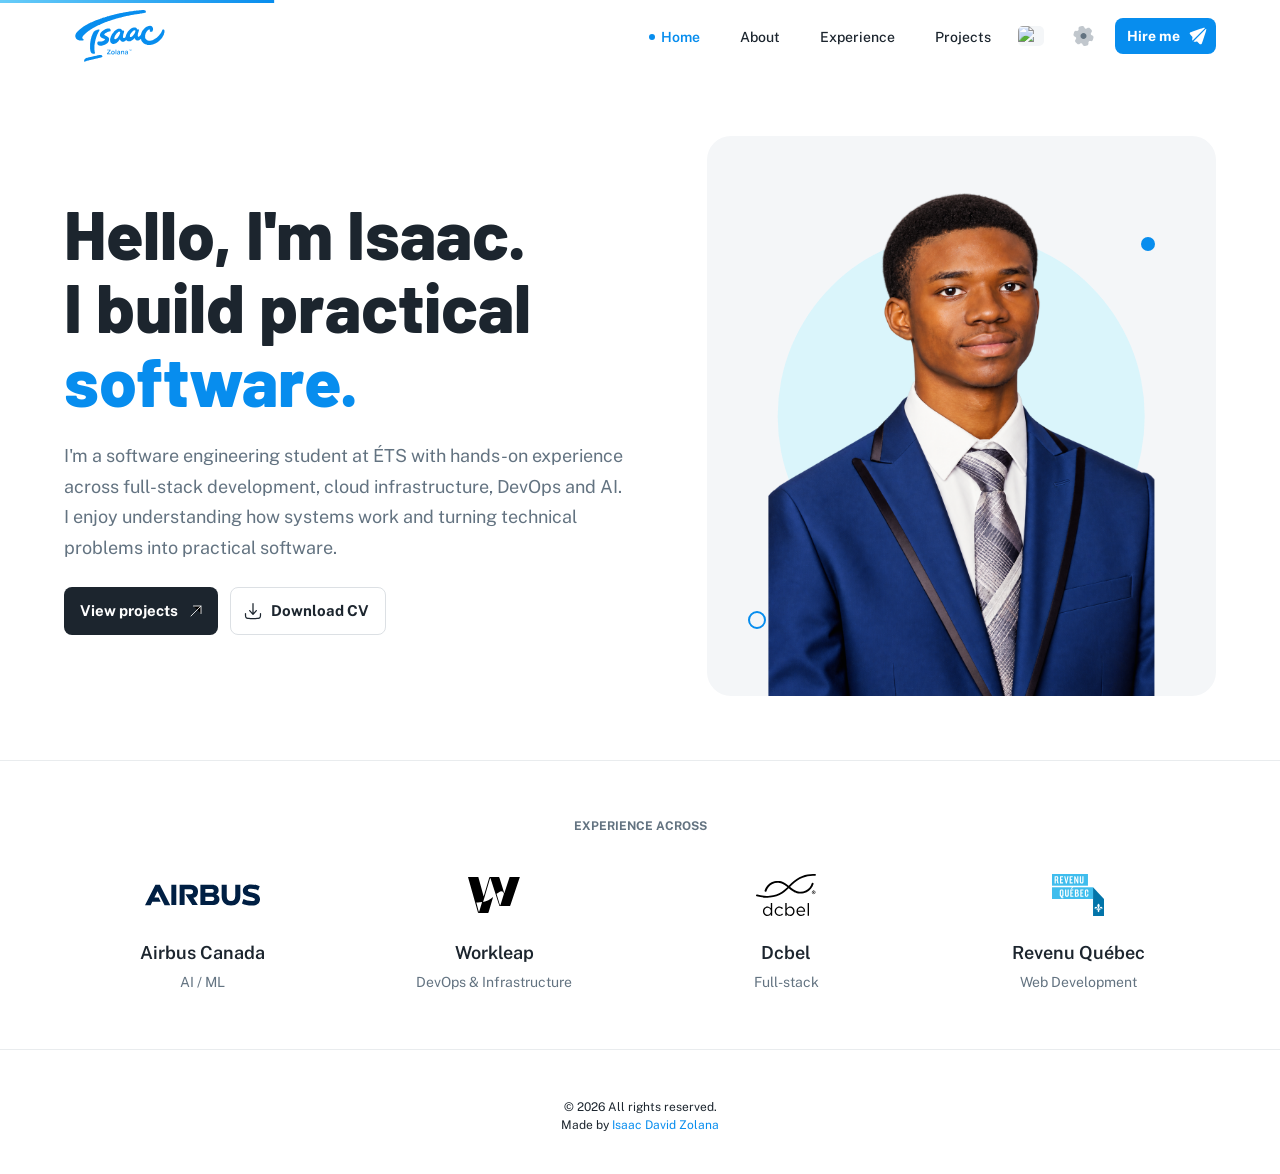
==== commit 1769dbb3: "Deploy portfolio" ====
--- a/index.html
+++ b/index.html
@@ -1,4 +1,4 @@
-<!DOCTYPE html><html lang="en" dir="ltr"><head><meta charSet="utf-8"/><link rel="preconnect" href="/" crossorigin=""/><meta name="viewport" content="width=device-width, initial-scale=1"/><link rel="preload" as="image" href="/assets/images/home/portrait.png"/><link rel="preload" as="image" href="/assets/logos/companies/airbus.svg"/><link rel="preload" as="image" href="/assets/logos/companies/workleap.svg"/><link rel="preload" as="image" href="/assets/logos/companies/dcbel.svg"/><link rel="preload" as="image" href="/assets/logos/companies/revenu-quebec.svg"/><link rel="stylesheet" href="/_next/static/chunks/0627fn-pt8vxz.css" data-precedence="next"/><link rel="preload" as="script" fetchPriority="low" href="/_next/static/chunks/3mc6dra1m0098.js"/><script src="/_next/static/chunks/2i51e627rllld.js" async=""></script><script src="/_next/static/chunks/3byuobrkyz9bj.js" async=""></script><script src="/_next/static/chunks/0m1xce8r4g0zj.js" async=""></script><script src="/_next/static/chunks/turbopack-1edct6jqrjagn.js" async=""></script><script src="/_next/static/chunks/3asx9u9efpzxj.js" async="" crossorigin=""></script><script src="/_next/static/chunks/42y6c5c4ouv-j.js" async="" crossorigin=""></script><script src="/_next/static/chunks/00liw370i71kf.js" async="" crossorigin=""></script><script src="/_next/static/chunks/2dp-d6590is6x.js" async="" crossorigin=""></script><script src="/_next/static/chunks/1k63333qewf-7.js" async="" crossorigin=""></script><script src="/_next/static/chunks/3gh5hcrfu27t6.js" async="" crossorigin=""></script><script src="/_next/static/chunks/0lp74vo5ang8q.js" async="" crossorigin=""></script><script src="/_next/static/chunks/3km7w1s2x0y85.js" async="" crossorigin=""></script><script src="/_next/static/chunks/1p_-jr2lpnd92.js" async="" crossorigin=""></script><script src="/_next/static/chunks/2u5ssy4p8i0ps.js" async="" crossorigin=""></script><script src="/_next/static/chunks/3zw_by3eplujv.js" async="" crossorigin=""></script><script src="/_next/static/chunks/3hjgbspgt3kww.js" async="" crossorigin=""></script><script src="/_next/static/chunks/0k1bw_o-p8ww_.js" async="" crossorigin=""></script><script src="/_next/static/chunks/11lri1yx8351r.js" async="" crossorigin=""></script><meta name="theme-color" content="#00A76F"/><title>Isaac David Zolana | Software Developer</title><meta name="description" content="Software engineering student with hands-on experience in full-stack development, cloud infrastructure, DevOps and AI."/><link rel="icon" href="/favicon.ico"/><meta name="next-size-adjust" content=""/><script src="/_next/static/chunks/0cz1d0mv5g_q7.js" noModule=""></script><style data-emotion="css-global 1igvmmd">html{-webkit-font-smoothing:antialiased;-moz-osx-font-smoothing:grayscale;box-sizing:border-box;-webkit-text-size-adjust:100%;}*,*::before,*::after{box-sizing:inherit;}strong,b{font-weight:700;}body{margin:0;color:var(--palette-text-primary);font-family:"Public Sans Variable",-apple-system,BlinkMacSystemFont,"Segoe UI",Roboto,"Helvetica Neue",Arial,sans-serif,"Apple Color Emoji","Segoe UI Emoji","Segoe UI Symbol";font-weight:400;font-size:1rem;line-height:1.5;background-color:var(--palette-background-default);}@media print{body{background-color:var(--palette-common-white);}}body::backdrop{background-color:var(--palette-background-default);}html{font-size:16px;}</style><style data-emotion="css-global 15tdw9n">:root{--spacing:8px;--shape-borderRadius:8px;--shadows-0:none;--shadows-1:0px 2px 1px -1px rgba(0,0,0,0.2),0px 1px 1px 0px rgba(0,0,0,0.14),0px 1px 3px 0px rgba(0,0,0,0.12);--shadows-2:0px 3px 1px -2px rgba(0,0,0,0.2),0px 2px 2px 0px rgba(0,0,0,0.14),0px 1px 5px 0px rgba(0,0,0,0.12);--shadows-3:0px 3px 3px -2px rgba(0,0,0,0.2),0px 3px 4px 0px rgba(0,0,0,0.14),0px 1px 8px 0px rgba(0,0,0,0.12);--shadows-4:0px 2px 4px -1px rgba(0,0,0,0.2),0px 4px 5px 0px rgba(0,0,0,0.14),0px 1px 10px 0px rgba(0,0,0,0.12);--shadows-5:0px 3px 5px -1px rgba(0,0,0,0.2),0px 5px 8px 0px rgba(0,0,0,0.14),0px 1px 14px 0px rgba(0,0,0,0.12);--shadows-6:0px 3px 5px -1px rgba(0,0,0,0.2),0px 6px 10px 0px rgba(0,0,0,0.14),0px 1px 18px 0px rgba(0,0,0,0.12);--shadows-7:0px 4px 5px -2px rgba(0,0,0,0.2),0px 7px 10px 1px rgba(0,0,0,0.14),0px 2px 16px 1px rgba(0,0,0,0.12);--shadows-8:0px 5px 5px -3px rgba(0,0,0,0.2),0px 8px 10px 1px rgba(0,0,0,0.14),0px 3px 14px 2px rgba(0,0,0,0.12);--shadows-9:0px 5px 6px -3px rgba(0,0,0,0.2),0px 9px 12px 1px rgba(0,0,0,0.14),0px 3px 16px 2px rgba(0,0,0,0.12);--shadows-10:0px 6px 6px -3px rgba(0,0,0,0.2),0px 10px 14px 1px rgba(0,0,0,0.14),0px 4px 18px 3px rgba(0,0,0,0.12);--shadows-11:0px 6px 7px -4px rgba(0,0,0,0.2),0px 11px 15px 1px rgba(0,0,0,0.14),0px 4px 20px 3px rgba(0,0,0,0.12);--shadows-12:0px 7px 8px -4px rgba(0,0,0,0.2),0px 12px 17px 2px rgba(0,0,0,0.14),0px 5px 22px 4px rgba(0,0,0,0.12);--shadows-13:0px 7px 8px -4px rgba(0,0,0,0.2),0px 13px 19px 2px rgba(0,0,0,0.14),0px 5px 24px 4px rgba(0,0,0,0.12);--shadows-14:0px 7px 9px -4px rgba(0,0,0,0.2),0px 14px 21px 2px rgba(0,0,0,0.14),0px 5px 26px 4px rgba(0,0,0,0.12);--shadows-15:0px 8px 9px -5px rgba(0,0,0,0.2),0px 15px 22px 2px rgba(0,0,0,0.14),0px 6px 28px 5px rgba(0,0,0,0.12);--shadows-16:0px 8px 10px -5px rgba(0,0,0,0.2),0px 16px 24px 2px rgba(0,0,0,0.14),0px 6px 30px 5px rgba(0,0,0,0.12);--shadows-17:0px 8px 11px -5px rgba(0,0,0,0.2),0px 17px 26px 2px rgba(0,0,0,0.14),0px 6px 32px 5px rgba(0,0,0,0.12);--shadows-18:0px 9px 11px -5px rgba(0,0,0,0.2),0px 18px 28px 2px rgba(0,0,0,0.14),0px 7px 34px 6px rgba(0,0,0,0.12);--shadows-19:0px 9px 12px -6px rgba(0,0,0,0.2),0px 19px 29px 2px rgba(0,0,0,0.14),0px 7px 36px 6px rgba(0,0,0,0.12);--shadows-20:0px 10px 13px -6px rgba(0,0,0,0.2),0px 20px 31px 3px rgba(0,0,0,0.14),0px 8px 38px 7px rgba(0,0,0,0.12);--shadows-21:0px 10px 13px -6px rgba(0,0,0,0.2),0px 21px 33px 3px rgba(0,0,0,0.14),0px 8px 40px 7px rgba(0,0,0,0.12);--shadows-22:0px 10px 14px -6px rgba(0,0,0,0.2),0px 22px 35px 3px rgba(0,0,0,0.14),0px 8px 42px 7px rgba(0,0,0,0.12);--shadows-23:0px 11px 14px -7px rgba(0,0,0,0.2),0px 23px 36px 3px rgba(0,0,0,0.14),0px 9px 44px 8px rgba(0,0,0,0.12);--shadows-24:0px 11px 15px -7px rgba(0,0,0,0.2),0px 24px 38px 3px rgba(0,0,0,0.14),0px 9px 46px 8px rgba(0,0,0,0.12);--zIndex-mobileStepper:1000;--zIndex-fab:1050;--zIndex-speedDial:1050;--zIndex-appBar:1100;--zIndex-drawer:1200;--zIndex-modal:1300;--zIndex-snackbar:1400;--zIndex-tooltip:1500;--font-h1:800 2.5rem/1.25 "Barlow",-apple-system,BlinkMacSystemFont,"Segoe UI",Roboto,"Helvetica Neue",Arial,sans-serif,"Apple Color Emoji","Segoe UI Emoji","Segoe UI Symbol";--font-h2:800 2rem/1.3333333333333333 "Barlow",-apple-system,BlinkMacSystemFont,"Segoe UI",Roboto,"Helvetica Neue",Arial,sans-serif,"Apple Color Emoji","Segoe UI Emoji","Segoe UI Symbol";--font-h3:700 1.5rem/1.5 "Barlow",-apple-system,BlinkMacSystemFont,"Segoe UI",Roboto,"Helvetica Neue",Arial,sans-serif,"Apple Color Emoji","Segoe UI Emoji","Segoe UI Symbol";--font-h4:700 1.25rem/1.5 "Public Sans Variable",-apple-system,BlinkMacSystemFont,"Segoe UI",Roboto,"Helvetica Neue",Arial,sans-serif,"Apple Color Emoji","Segoe UI Emoji","Segoe UI Symbol";--font-h5:700 1.125rem/1.5 "Public Sans Variable",-apple-system,BlinkMacSystemFont,"Segoe UI",Roboto,"Helvetica Neue",Arial,sans-serif,"Apple Color Emoji","Segoe UI Emoji","Segoe UI Symbol";--font-h6:600 1.0625rem/1.5555555555555556 "Public Sans Variable",-apple-system,BlinkMacSystemFont,"Segoe UI",Roboto,"Helvetica Neue",Arial,sans-serif,"Apple Color Emoji","Segoe UI Emoji","Segoe UI Symbol";--font-subtitle1:600 1rem/1.5 "Public Sans Variable",-apple-system,BlinkMacSystemFont,"Segoe UI",Roboto,"Helvetica Neue",Arial,sans-serif,"Apple Color Emoji","Segoe UI Emoji","Segoe UI Symbol";--font-subtitle2:600 0.875rem/1.5714285714285714 "Public Sans Variable",-apple-system,BlinkMacSystemFont,"Segoe UI",Roboto,"Helvetica Neue",Arial,sans-serif,"Apple Color Emoji","Segoe UI Emoji","Segoe UI Symbol";--font-body1:400 1rem/1.5 "Public Sans Variable",-apple-system,BlinkMacSystemFont,"Segoe UI",Roboto,"Helvetica Neue",Arial,sans-serif,"Apple Color Emoji","Segoe UI Emoji","Segoe UI Symbol";--font-body2:400 0.875rem/1.5714285714285714 "Public Sans Variable",-apple-system,BlinkMacSystemFont,"Segoe UI",Roboto,"Helvetica Neue",Arial,sans-serif,"Apple Color Emoji","Segoe UI Emoji","Segoe UI Symbol";--font-caption:400 0.75rem/1.5 "Public Sans Variable",-apple-system,BlinkMacSystemFont,"Segoe UI",Roboto,"Helvetica Neue",Arial,sans-serif,"Apple Color Emoji","Segoe UI Emoji","Segoe UI Symbol";--font-overline:700 0.75rem/1.5 "Public Sans Variable",-apple-system,BlinkMacSystemFont,"Segoe UI",Roboto,"Helvetica Neue",Arial,sans-serif,"Apple Color Emoji","Segoe UI Emoji","Segoe UI Symbol";--font-button:700 0.875rem/1.7142857142857142 "Public Sans Variable",-apple-system,BlinkMacSystemFont,"Segoe UI",Roboto,"Helvetica Neue",Arial,sans-serif,"Apple Color Emoji","Segoe UI Emoji","Segoe UI Symbol";--font-inherit:inherit inherit/inherit inherit;}:root,[data-color-scheme="light"]{-webkit-print-color-scheme:light;color-scheme:light;--palette-primary-lighter:#CCF4FE;--palette-primary-light:#68CDF9;--palette-primary-main:#078DEE;--palette-primary-dark:#0351AB;--palette-primary-darker:#012972;--palette-primary-contrastText:#FFFFFF;--palette-primary-lighterChannel:204 244 254;--palette-primary-lightChannel:104 205 249;--palette-primary-mainChannel:7 141 238;--palette-primary-darkChannel:3 81 171;--palette-primary-darkerChannel:1 41 114;--palette-primary-contrastTextChannel:255 255 255;--palette-secondary-lighter:#EFD6FF;--palette-secondary-light:#C684FF;--palette-secondary-main:#8E33FF;--palette-secondary-dark:#5119B7;--palette-secondary-darker:#27097A;--palette-secondary-contrastText:#FFFFFF;--palette-secondary-lighterChannel:239 214 255;--palette-secondary-lightChannel:198 132 255;--palette-secondary-mainChannel:142 51 255;--palette-secondary-darkChannel:81 25 183;--palette-secondary-darkerChannel:39 9 122;--palette-secondary-contrastTextChannel:255 255 255;--palette-info-lighter:#CAFDF5;--palette-info-light:#61F3F3;--palette-info-main:#00B8D9;--palette-info-dark:#006C9C;--palette-info-darker:#003768;--palette-info-contrastText:#FFFFFF;--palette-info-lighterChannel:202 253 245;--palette-info-lightChannel:97 243 243;--palette-info-mainChannel:0 184 217;--palette-info-darkChannel:0 108 156;--palette-info-darkerChannel:0 55 104;--palette-info-contrastTextChannel:255 255 255;--palette-success-lighter:#D3FCD2;--palette-success-light:#77ED8B;--palette-success-main:#22C55E;--palette-success-dark:#118D57;--palette-success-darker:#065E49;--palette-success-contrastText:#ffffff;--palette-success-lighterChannel:211 252 210;--palette-success-lightChannel:119 237 139;--palette-success-mainChannel:34 197 94;--palette-success-darkChannel:17 141 87;--palette-success-darkerChannel:6 94 73;--palette-success-contrastTextChannel:255 255 255;--palette-warning-lighter:#FFF5CC;--palette-warning-light:#FFD666;--palette-warning-main:#FFAB00;--palette-warning-dark:#B76E00;--palette-warning-darker:#7A4100;--palette-warning-contrastText:#1C252E;--palette-warning-lighterChannel:255 245 204;--palette-warning-lightChannel:255 214 102;--palette-warning-mainChannel:255 171 0;--palette-warning-darkChannel:183 110 0;--palette-warning-darkerChannel:122 65 0;--palette-warning-contrastTextChannel:28 37 46;--palette-error-lighter:#FFE9D5;--palette-error-light:#FFAC82;--palette-error-main:#FF5630;--palette-error-dark:#B71D18;--palette-error-darker:#7A0916;--palette-error-contrastText:#FFFFFF;--palette-error-lighterChannel:255 233 213;--palette-error-lightChannel:255 172 130;--palette-error-mainChannel:255 86 48;--palette-error-darkChannel:183 29 24;--palette-error-darkerChannel:122 9 22;--palette-error-contrastTextChannel:255 255 255;--palette-common-black:#000000;--palette-common-white:#FFFFFF;--palette-common-blackChannel:0 0 0;--palette-common-whiteChannel:255 255 255;--palette-common-background:#fff;--palette-common-onBackground:#000;--palette-common-backgroundChannel:255 255 255;--palette-common-onBackgroundChannel:0 0 0;--palette-grey-50:#FCFDFD;--palette-grey-100:#F9FAFB;--palette-grey-200:#F4F6F8;--palette-grey-300:#DFE3E8;--palette-grey-400:#C4CDD5;--palette-grey-500:#919EAB;--palette-grey-600:#637381;--palette-grey-700:#454F5B;--palette-grey-800:#1C252E;--palette-grey-900:#141A21;--palette-grey-50Channel:252 253 253;--palette-grey-100Channel:249 250 251;--palette-grey-200Channel:244 246 248;--palette-grey-300Channel:223 227 232;--palette-grey-400Channel:196 205 213;--palette-grey-500Channel:145 158 171;--palette-grey-600Channel:99 115 129;--palette-grey-700Channel:69 79 91;--palette-grey-800Channel:28 37 46;--palette-grey-900Channel:20 26 33;--palette-grey-A100:#f5f5f5;--palette-grey-A200:#eeeeee;--palette-grey-A400:#bdbdbd;--palette-grey-A700:#616161;--palette-divider:rgba(145 158 171 / 20%);--palette-TableCell-border:rgba(145 158 171 / 20%);--palette-shared-inputUnderline:rgba(145 158 171 / 32%);--palette-shared-inputOutlined:rgba(145 158 171 / 20%);--palette-shared-paperOutlined:rgba(145 158 171 / 16%);--palette-shared-buttonOutlined:rgba(145 158 171 / 32%);--palette-text-primary:#1C252E;--palette-text-secondary:#637381;--palette-text-disabled:#919EAB;--palette-text-primaryChannel:28 37 46;--palette-text-secondaryChannel:99 115 129;--palette-text-disabledChannel:145 158 171;--palette-background-paper:#FFFFFF;--palette-background-default:#FFFFFF;--palette-background-neutral:#F4F6F8;--palette-background-paperChannel:255 255 255;--palette-background-defaultChannel:255 255 255;--palette-background-neutralChannel:244 246 248;--palette-action-active:#637381;--palette-action-hover:rgba(145 158 171 / 8%);--palette-action-selected:rgba(145 158 171 / 16%);--palette-action-focus:rgba(145 158 171 / 24%);--palette-action-disabled:rgba(145 158 171 / 80%);--palette-action-disabledBackground:rgba(145 158 171 / 24%);--palette-action-hoverOpacity:0.08;--palette-action-selectedOpacity:0.08;--palette-action-focusOpacity:0.12;--palette-action-activatedOpacity:0.12;--palette-action-disabledOpacity:0.48;--palette-action-activeChannel:99 115 129;--palette-action-selectedChannel:145;--palette-Alert-errorColor:rgb(102, 68, 52);--palette-Alert-infoColor:rgb(38, 97, 97);--palette-Alert-successColor:rgb(47, 94, 55);--palette-Alert-warningColor:rgb(102, 85, 40);--palette-Alert-errorFilledBg:var(--palette-error-main, #FF5630);--palette-Alert-infoFilledBg:var(--palette-info-main, #00B8D9);--palette-Alert-successFilledBg:var(--palette-success-main, #22C55E);--palette-Alert-warningFilledBg:var(--palette-warning-main, #FFAB00);--palette-Alert-errorFilledColor:#fff;--palette-Alert-infoFilledColor:rgba(0, 0, 0, 0.87);--palette-Alert-successFilledColor:rgba(0, 0, 0, 0.87);--palette-Alert-warningFilledColor:rgba(0, 0, 0, 0.87);--palette-Alert-errorStandardBg:rgb(255, 246, 242);--palette-Alert-infoStandardBg:rgb(239, 253, 253);--palette-Alert-successStandardBg:rgb(241, 253, 243);--palette-Alert-warningStandardBg:rgb(255, 250, 239);--palette-Alert-errorIconColor:var(--palette-error-main, #FF5630);--palette-Alert-infoIconColor:var(--palette-info-main, #00B8D9);--palette-Alert-successIconColor:var(--palette-success-main, #22C55E);--palette-Alert-warningIconColor:var(--palette-warning-main, #FFAB00);--palette-AppBar-defaultBg:var(--palette-grey-100, #F9FAFB);--palette-Avatar-defaultBg:var(--palette-grey-400, #C4CDD5);--palette-Button-inheritContainedBg:var(--palette-grey-300, #DFE3E8);--palette-Button-inheritContainedHoverBg:var(--palette-grey-A100, #f5f5f5);--palette-Chip-defaultBorder:var(--palette-grey-400, #C4CDD5);--palette-Chip-defaultAvatarColor:var(--palette-grey-700, #454F5B);--palette-Chip-defaultIconColor:var(--palette-grey-700, #454F5B);--palette-FilledInput-bg:rgba(0, 0, 0, 0.06);--palette-FilledInput-hoverBg:rgba(0, 0, 0, 0.09);--palette-FilledInput-disabledBg:rgba(0, 0, 0, 0.12);--palette-LinearProgress-primaryBg:rgb(160, 211, 248);--palette-LinearProgress-secondaryBg:rgb(212, 177, 255);--palette-LinearProgress-errorBg:rgb(255, 190, 176);--palette-LinearProgress-infoBg:rgb(158, 228, 240);--palette-LinearProgress-successBg:rgb(171, 232, 193);--palette-LinearProgress-warningBg:rgb(255, 223, 158);--palette-Skeleton-bg:rgba(var(--palette-text-primaryChannel, 28 37 46) / 0.11);--palette-Slider-primaryTrack:rgb(160, 211, 248);--palette-Slider-secondaryTrack:rgb(212, 177, 255);--palette-Slider-errorTrack:rgb(255, 190, 176);--palette-Slider-infoTrack:rgb(158, 228, 240);--palette-Slider-successTrack:rgb(171, 232, 193);--palette-Slider-warningTrack:rgb(255, 223, 158);--palette-SnackbarContent-bg:rgb(50, 50, 50);--palette-SnackbarContent-color:#fff;--palette-SpeedDialAction-fabHoverBg:rgb(216, 216, 216);--palette-StepConnector-border:var(--palette-grey-400, #C4CDD5);--palette-StepContent-border:var(--palette-grey-400, #C4CDD5);--palette-Switch-defaultColor:var(--palette-common-white, #FFFFFF);--palette-Switch-defaultDisabledColor:var(--palette-grey-100, #F9FAFB);--palette-Switch-primaryDisabledColor:rgb(160, 211, 248);--palette-Switch-secondaryDisabledColor:rgb(212, 177, 255);--palette-Switch-errorDisabledColor:rgb(255, 190, 176);--palette-Switch-infoDisabledColor:rgb(158, 228, 240);--palette-Switch-successDisabledColor:rgb(171, 232, 193);--palette-Switch-warningDisabledColor:rgb(255, 223, 158);--palette-Tooltip-bg:rgba(69, 79, 91, 0.92);--palette-dividerChannel:145;--shadows-0:none;--shadows-1:0px 2px 1px -1px rgba(145 158 171 / 20%),0px 1px 1px 0px rgba(145 158 171 / 14%),0px 1px 3px 0px rgba(145 158 171 / 12%);--shadows-2:0px 3px 1px -2px rgba(145 158 171 / 20%),0px 2px 2px 0px rgba(145 158 171 / 14%),0px 1px 5px 0px rgba(145 158 171 / 12%);--shadows-3:0px 3px 3px -2px rgba(145 158 171 / 20%),0px 3px 4px 0px rgba(145 158 171 / 14%),0px 1px 8px 0px rgba(145 158 171 / 12%);--shadows-4:0px 2px 4px -1px rgba(145 158 171 / 20%),0px 4px 5px 0px rgba(145 158 171 / 14%),0px 1px 10px 0px rgba(145 158 171 / 12%);--shadows-5:0px 3px 5px -1px rgba(145 158 171 / 20%),0px 5px 8px 0px rgba(145 158 171 / 14%),0px 1px 14px 0px rgba(145 158 171 / 12%);--shadows-6:0px 3px 5px -1px rgba(145 158 171 / 20%),0px 6px 10px 0px rgba(145 158 171 / 14%),0px 1px 18px 0px rgba(145 158 171 / 12%);--shadows-7:0px 4px 5px -2px rgba(145 158 171 / 20%),0px 7px 10px 1px rgba(145 158 171 / 14%),0px 2px 16px 1px rgba(145 158 171 / 12%);--shadows-8:0px 5px 5px -3px rgba(145 158 171 / 20%),0px 8px 10px 1px rgba(145 158 171 / 14%),0px 3px 14px 2px rgba(145 158 171 / 12%);--shadows-9:0px 5px 6px -3px rgba(145 158 171 / 20%),0px 9px 12px 1px rgba(145 158 171 / 14%),0px 3px 16px 2px rgba(145 158 171 / 12%);--shadows-10:0px 6px 6px -3px rgba(145 158 171 / 20%),0px 10px 14px 1px rgba(145 158 171 / 14%),0px 4px 18px 3px rgba(145 158 171 / 12%);--shadows-11:0px 6px 7px -4px rgba(145 158 171 / 20%),0px 11px 15px 1px rgba(145 158 171 / 14%),0px 4px 20px 3px rgba(145 158 171 / 12%);--shadows-12:0px 7px 8px -4px rgba(145 158 171 / 20%),0px 12px 17px 2px rgba(145 158 171 / 14%),0px 5px 22px 4px rgba(145 158 171 / 12%);--shadows-13:0px 7px 8px -4px rgba(145 158 171 / 20%),0px 13px 19px 2px rgba(145 158 171 / 14%),0px 5px 24px 4px rgba(145 158 171 / 12%);--shadows-14:0px 7px 9px -4px rgba(145 158 171 / 20%),0px 14px 21px 2px rgba(145 158 171 / 14%),0px 5px 26px 4px rgba(145 158 171 / 12%);--shadows-15:0px 8px 9px -5px rgba(145 158 171 / 20%),0px 15px 22px 2px rgba(145 158 171 / 14%),0px 6px 28px 5px rgba(145 158 171 / 12%);--shadows-16:0px 8px 10px -5px rgba(145 158 171 / 20%),0px 16px 24px 2px rgba(145 158 171 / 14%),0px 6px 30px 5px rgba(145 158 171 / 12%);--shadows-17:0px 8px 11px -5px rgba(145 158 171 / 20%),0px 17px 26px 2px rgba(145 158 171 / 14%),0px 6px 32px 5px rgba(145 158 171 / 12%);--shadows-18:0px 9px 11px -5px rgba(145 158 171 / 20%),0px 18px 28px 2px rgba(145 158 171 / 14%),0px 7px 34px 6px rgba(145 158 171 / 12%);--shadows-19:0px 9px 12px -6px rgba(145 158 171 / 20%),0px 19px 29px 2px rgba(145 158 171 / 14%),0px 7px 36px 6px rgba(145 158 171 / 12%);--shadows-20:0px 10px 13px -6px rgba(145 158 171 / 20%),0px 20px 31px 3px rgba(145 158 171 / 14%),0px 8px 38px 7px rgba(145 158 171 / 12%);--shadows-21:0px 10px 13px -6px rgba(145 158 171 / 20%),0px 21px 33px 3px rgba(145 158 171 / 14%),0px 8px 40px 7px rgba(145 158 171 / 12%);--shadows-22:0px 10px 14px -6px rgba(145 158 171 / 20%),0px 22px 35px 3px rgba(145 158 171 / 14%),0px 8px 42px 7px rgba(145 158 171 / 12%);--shadows-23:0px 11px 14px -7px rgba(145 158 171 / 20%),0px 23px 36px 3px rgba(145 158 171 / 14%),0px 9px 44px 8px rgba(145 158 171 / 12%);--shadows-24:0px 11px 15px -7px rgba(145 158 171 / 20%),0px 24px 38px 3px rgba(145 158 171 / 14%),0px 9px 46px 8px rgba(145 158 171 / 12%);--customShadows-z1:0 1px 2px 0 rgba(145 158 171 / 16%);--customShadows-z4:0 4px 8px 0 rgba(145 158 171 / 16%);--customShadows-z8:0 8px 16px 0 rgba(145 158 171 / 16%);--customShadows-z12:0 12px 24px -4px rgba(145 158 171 / 16%);--customShadows-z16:0 16px 32px -4px rgba(145 158 171 / 16%);--customShadows-z20:0 20px 40px -4px rgba(145 158 171 / 16%);--customShadows-z24:0 24px 48px 0 rgba(145 158 171 / 16%);--customShadows-dialog:-40px 40px 80px -8px rgba(0 0 0 / 24%);--customShadows-card:0 0 2px 0 rgba(145 158 171 / 20%),0 12px 24px -4px rgba(145 158 171 / 12%);--customShadows-dropdown:0 0 2px 0 rgba(145 158 171 / 24%),-20px 20px 40px -4px rgba(145 158 171 / 24%);--customShadows-primary:0 8px 16px 0 rgba(7 141 238 / 24%);--customShadows-secondary:0 8px 16px 0 rgba(142 51 255 / 24%);--customShadows-info:0 8px 16px 0 rgba(0 184 217 / 24%);--customShadows-success:0 8px 16px 0 rgba(34 197 94 / 24%);--customShadows-warning:0 8px 16px 0 rgba(255 171 0 / 24%);--customShadows-error:0 8px 16px 0 rgba(255 86 48 / 24%);--opacity-inputPlaceholder:1;--opacity-inputUnderline:0.32;--opacity-switchTrackDisabled:0.48;--opacity-switchTrack:1;--opacity-filled-commonHoverBg:0.72;--opacity-outlined-border:0.48;--opacity-soft-bg:0.16;--opacity-soft-hoverBg:0.32;--opacity-soft-commonBg:0.08;--opacity-soft-commonHoverBg:0.16;--opacity-soft-border:0.24;}[data-color-scheme="dark"]{-webkit-print-color-scheme:dark;color-scheme:dark;--palette-common-black:#000000;--palette-common-white:#FFFFFF;--palette-common-blackChannel:0 0 0;--palette-common-whiteChannel:255 255 255;--palette-common-background:#000;--palette-common-onBackground:#fff;--palette-common-backgroundChannel:0 0 0;--palette-common-onBackgroundChannel:255 255 255;--palette-primary-lighter:#CCF4FE;--palette-primary-light:#68CDF9;--palette-primary-main:#078DEE;--palette-primary-dark:#0351AB;--palette-primary-darker:#012972;--palette-primary-contrastText:#FFFFFF;--palette-primary-lighterChannel:204 244 254;--palette-primary-lightChannel:104 205 249;--palette-primary-mainChannel:7 141 238;--palette-primary-darkChannel:3 81 171;--palette-primary-darkerChannel:1 41 114;--palette-primary-contrastTextChannel:255 255 255;--palette-secondary-lighter:#EFD6FF;--palette-secondary-light:#C684FF;--palette-secondary-main:#8E33FF;--palette-secondary-dark:#5119B7;--palette-secondary-darker:#27097A;--palette-secondary-contrastText:#FFFFFF;--palette-secondary-lighterChannel:239 214 255;--palette-secondary-lightChannel:198 132 255;--palette-secondary-mainChannel:142 51 255;--palette-secondary-darkChannel:81 25 183;--palette-secondary-darkerChannel:39 9 122;--palette-secondary-contrastTextChannel:255 255 255;--palette-error-lighter:#FFE9D5;--palette-error-light:#FFAC82;--palette-error-main:#FF5630;--palette-error-dark:#B71D18;--palette-error-darker:#7A0916;--palette-error-contrastText:#FFFFFF;--palette-error-lighterChannel:255 233 213;--palette-error-lightChannel:255 172 130;--palette-error-mainChannel:255 86 48;--palette-error-darkChannel:183 29 24;--palette-error-darkerChannel:122 9 22;--palette-error-contrastTextChannel:255 255 255;--palette-warning-lighter:#FFF5CC;--palette-warning-light:#FFD666;--palette-warning-main:#FFAB00;--palette-warning-dark:#B76E00;--palette-warning-darker:#7A4100;--palette-warning-contrastText:#1C252E;--palette-warning-lighterChannel:255 245 204;--palette-warning-lightChannel:255 214 102;--palette-warning-mainChannel:255 171 0;--palette-warning-darkChannel:183 110 0;--palette-warning-darkerChannel:122 65 0;--palette-warning-contrastTextChannel:28 37 46;--palette-info-lighter:#CAFDF5;--palette-info-light:#61F3F3;--palette-info-main:#00B8D9;--palette-info-dark:#006C9C;--palette-info-darker:#003768;--palette-info-contrastText:#FFFFFF;--palette-info-lighterChannel:202 253 245;--palette-info-lightChannel:97 243 243;--palette-info-mainChannel:0 184 217;--palette-info-darkChannel:0 108 156;--palette-info-darkerChannel:0 55 104;--palette-info-contrastTextChannel:255 255 255;--palette-success-lighter:#D3FCD2;--palette-success-light:#77ED8B;--palette-success-main:#22C55E;--palette-success-dark:#118D57;--palette-success-darker:#065E49;--palette-success-contrastText:#ffffff;--palette-success-lighterChannel:211 252 210;--palette-success-lightChannel:119 237 139;--palette-success-mainChannel:34 197 94;--palette-success-darkChannel:17 141 87;--palette-success-darkerChannel:6 94 73;--palette-success-contrastTextChannel:255 255 255;--palette-grey-50:#FCFDFD;--palette-grey-100:#F9FAFB;--palette-grey-200:#F4F6F8;--palette-grey-300:#DFE3E8;--palette-grey-400:#C4CDD5;--palette-grey-500:#919EAB;--palette-grey-600:#637381;--palette-grey-700:#454F5B;--palette-grey-800:#1C252E;--palette-grey-900:#141A21;--palette-grey-A100:#f5f5f5;--palette-grey-A200:#eeeeee;--palette-grey-A400:#bdbdbd;--palette-grey-A700:#616161;--palette-grey-50Channel:252 253 253;--palette-grey-100Channel:249 250 251;--palette-grey-200Channel:244 246 248;--palette-grey-300Channel:223 227 232;--palette-grey-400Channel:196 205 213;--palette-grey-500Channel:145 158 171;--palette-grey-600Channel:99 115 129;--palette-grey-700Channel:69 79 91;--palette-grey-800Channel:28 37 46;--palette-grey-900Channel:20 26 33;--palette-text-primary:#FFFFFF;--palette-text-secondary:#919EAB;--palette-text-disabled:#637381;--palette-text-icon:rgba(255, 255, 255, 0.5);--palette-text-primaryChannel:255 255 255;--palette-text-secondaryChannel:145 158 171;--palette-text-disabledChannel:99 115 129;--palette-divider:rgba(145 158 171 / 20%);--palette-background-paper:#1C252E;--palette-background-default:#141A21;--palette-background-neutral:#28323D;--palette-background-paperChannel:28 37 46;--palette-background-defaultChannel:20 26 33;--palette-background-neutralChannel:40 50 61;--palette-action-active:#919EAB;--palette-action-hover:rgba(145 158 171 / 8%);--palette-action-hoverOpacity:0.08;--palette-action-selected:rgba(145 158 171 / 16%);--palette-action-selectedOpacity:0.08;--palette-action-disabled:rgba(145 158 171 / 80%);--palette-action-disabledBackground:rgba(145 158 171 / 24%);--palette-action-disabledOpacity:0.48;--palette-action-focus:rgba(145 158 171 / 24%);--palette-action-focusOpacity:0.12;--palette-action-activatedOpacity:0.12;--palette-action-activeChannel:145 158 171;--palette-action-selectedChannel:145;--palette-TableCell-border:rgba(145 158 171 / 20%);--palette-shared-inputUnderline:rgba(145 158 171 / 32%);--palette-shared-inputOutlined:rgba(145 158 171 / 20%);--palette-shared-paperOutlined:rgba(145 158 171 / 16%);--palette-shared-buttonOutlined:rgba(145 158 171 / 32%);--palette-Alert-errorColor:rgb(255, 221, 205);--palette-Alert-infoColor:rgb(191, 250, 250);--palette-Alert-successColor:rgb(200, 247, 208);--palette-Alert-warningColor:rgb(255, 238, 193);--palette-Alert-errorFilledBg:var(--palette-error-dark, #B71D18);--palette-Alert-infoFilledBg:var(--palette-info-dark, #006C9C);--palette-Alert-successFilledBg:var(--palette-success-dark, #118D57);--palette-Alert-warningFilledBg:var(--palette-warning-dark, #B76E00);--palette-Alert-errorFilledColor:#fff;--palette-Alert-infoFilledColor:#fff;--palette-Alert-successFilledColor:#fff;--palette-Alert-warningFilledColor:#fff;--palette-Alert-errorStandardBg:rgb(25, 17, 12);--palette-Alert-infoStandardBg:rgb(9, 24, 24);--palette-Alert-successStandardBg:rgb(11, 23, 13);--palette-Alert-warningStandardBg:rgb(25, 21, 10);--palette-Alert-errorIconColor:var(--palette-error-main, #FF5630);--palette-Alert-infoIconColor:var(--palette-info-main, #00B8D9);--palette-Alert-successIconColor:var(--palette-success-main, #22C55E);--palette-Alert-warningIconColor:var(--palette-warning-main, #FFAB00);--palette-AppBar-defaultBg:var(--palette-grey-900, #141A21);--palette-AppBar-darkBg:var(--palette-background-paper, #1C252E);--palette-AppBar-darkColor:var(--palette-text-primary, #FFFFFF);--palette-Avatar-defaultBg:var(--palette-grey-600, #637381);--palette-Button-inheritContainedBg:var(--palette-grey-800, #1C252E);--palette-Button-inheritContainedHoverBg:var(--palette-grey-700, #454F5B);--palette-Chip-defaultBorder:var(--palette-grey-700, #454F5B);--palette-Chip-defaultAvatarColor:var(--palette-grey-300, #DFE3E8);--palette-Chip-defaultIconColor:var(--palette-grey-300, #DFE3E8);--palette-FilledInput-bg:rgba(255, 255, 255, 0.09);--palette-FilledInput-hoverBg:rgba(255, 255, 255, 0.13);--palette-FilledInput-disabledBg:rgba(255, 255, 255, 0.12);--palette-LinearProgress-primaryBg:rgb(3, 70, 119);--palette-LinearProgress-secondaryBg:rgb(71, 25, 127);--palette-LinearProgress-errorBg:rgb(127, 43, 24);--palette-LinearProgress-infoBg:rgb(0, 92, 108);--palette-LinearProgress-successBg:rgb(17, 98, 47);--palette-LinearProgress-warningBg:rgb(127, 85, 0);--palette-Skeleton-bg:rgba(var(--palette-text-primaryChannel, 255 255 255) / 0.13);--palette-Slider-primaryTrack:rgb(3, 70, 119);--palette-Slider-secondaryTrack:rgb(71, 25, 127);--palette-Slider-errorTrack:rgb(127, 43, 24);--palette-Slider-infoTrack:rgb(0, 92, 108);--palette-Slider-successTrack:rgb(17, 98, 47);--palette-Slider-warningTrack:rgb(127, 85, 0);--palette-SnackbarContent-bg:rgb(250, 250, 250);--palette-SnackbarContent-color:rgba(0, 0, 0, 0.87);--palette-SpeedDialAction-fabHoverBg:rgb(62, 69, 77);--palette-StepConnector-border:var(--palette-grey-600, #637381);--palette-StepContent-border:var(--palette-grey-600, #637381);--palette-Switch-defaultColor:var(--palette-grey-300, #DFE3E8);--palette-Switch-defaultDisabledColor:var(--palette-grey-600, #637381);--palette-Switch-primaryDisabledColor:rgb(3, 63, 107);--palette-Switch-secondaryDisabledColor:rgb(63, 22, 114);--palette-Switch-errorDisabledColor:rgb(114, 38, 21);--palette-Switch-infoDisabledColor:rgb(0, 82, 97);--palette-Switch-successDisabledColor:rgb(15, 88, 42);--palette-Switch-warningDisabledColor:rgb(114, 76, 0);--palette-Tooltip-bg:rgba(69, 79, 91, 0.92);--palette-dividerChannel:145;--opacity-inputPlaceholder:1;--opacity-inputUnderline:0.32;--opacity-switchTrackDisabled:0.48;--opacity-switchTrack:1;--opacity-filled-commonHoverBg:0.72;--opacity-outlined-border:0.48;--opacity-soft-bg:0.16;--opacity-soft-hoverBg:0.32;--opacity-soft-commonBg:0.08;--opacity-soft-commonHoverBg:0.16;--opacity-soft-border:0.24;--overlays-0:none;--overlays-1:linear-gradient(rgba(255 255 255 / 0.051), rgba(255 255 255 / 0.051));--overlays-2:linear-gradient(rgba(255 255 255 / 0.069), rgba(255 255 255 / 0.069));--overlays-3:linear-gradient(rgba(255 255 255 / 0.082), rgba(255 255 255 / 0.082));--overlays-4:linear-gradient(rgba(255 255 255 / 0.092), rgba(255 255 255 / 0.092));--overlays-5:linear-gradient(rgba(255 255 255 / 0.101), rgba(255 255 255 / 0.101));--overlays-6:linear-gradient(rgba(255 255 255 / 0.108), rgba(255 255 255 / 0.108));--overlays-7:linear-gradient(rgba(255 255 255 / 0.114), rgba(255 255 255 / 0.114));--overlays-8:linear-gradient(rgba(255 255 255 / 0.119), rgba(255 255 255 / 0.119));--overlays-9:linear-gradient(rgba(255 255 255 / 0.124), rgba(255 255 255 / 0.124));--overlays-10:linear-gradient(rgba(255 255 255 / 0.128), rgba(255 255 255 / 0.128));--overlays-11:linear-gradient(rgba(255 255 255 / 0.132), rgba(255 255 255 / 0.132));--overlays-12:linear-gradient(rgba(255 255 255 / 0.135), rgba(255 255 255 / 0.135));--overlays-13:linear-gradient(rgba(255 255 255 / 0.139), rgba(255 255 255 / 0.139));--overlays-14:linear-gradient(rgba(255 255 255 / 0.142), rgba(255 255 255 / 0.142));--overlays-15:linear-gradient(rgba(255 255 255 / 0.145), rgba(255 255 255 / 0.145));--overlays-16:linear-gradient(rgba(255 255 255 / 0.147), rgba(255 255 255 / 0.147));--overlays-17:linear-gradient(rgba(255 255 255 / 0.15), rgba(255 255 255 / 0.15));--overlays-18:linear-gradient(rgba(255 255 255 / 0.152), rgba(255 255 255 / 0.152));--overlays-19:linear-gradient(rgba(255 255 255 / 0.155), rgba(255 255 255 / 0.155));--overlays-20:linear-gradient(rgba(255 255 255 / 0.157), rgba(255 255 255 / 0.157));--overlays-21:linear-gradient(rgba(255 255 255 / 0.159), rgba(255 255 255 / 0.159));--overlays-22:linear-gradient(rgba(255 255 255 / 0.161), rgba(255 255 255 / 0.161));--overlays-23:linear-gradient(rgba(255 255 255 / 0.163), rgba(255 255 255 / 0.163));--overlays-24:linear-gradient(rgba(255 255 255 / 0.165), rgba(255 255 255 / 0.165));--shadows-0:none;--shadows-1:0px 2px 1px -1px rgba(0 0 0 / 20%),0px 1px 1px 0px rgba(0 0 0 / 14%),0px 1px 3px 0px rgba(0 0 0 / 12%);--shadows-2:0px 3px 1px -2px rgba(0 0 0 / 20%),0px 2px 2px 0px rgba(0 0 0 / 14%),0px 1px 5px 0px rgba(0 0 0 / 12%);--shadows-3:0px 3px 3px -2px rgba(0 0 0 / 20%),0px 3px 4px 0px rgba(0 0 0 / 14%),0px 1px 8px 0px rgba(0 0 0 / 12%);--shadows-4:0px 2px 4px -1px rgba(0 0 0 / 20%),0px 4px 5px 0px rgba(0 0 0 / 14%),0px 1px 10px 0px rgba(0 0 0 / 12%);--shadows-5:0px 3px 5px -1px rgba(0 0 0 / 20%),0px 5px 8px 0px rgba(0 0 0 / 14%),0px 1px 14px 0px rgba(0 0 0 / 12%);--shadows-6:0px 3px 5px -1px rgba(0 0 0 / 20%),0px 6px 10px 0px rgba(0 0 0 / 14%),0px 1px 18px 0px rgba(0 0 0 / 12%);--shadows-7:0px 4px 5px -2px rgba(0 0 0 / 20%),0px 7px 10px 1px rgba(0 0 0 / 14%),0px 2px 16px 1px rgba(0 0 0 / 12%);--shadows-8:0px 5px 5px -3px rgba(0 0 0 / 20%),0px 8px 10px 1px rgba(0 0 0 / 14%),0px 3px 14px 2px rgba(0 0 0 / 12%);--shadows-9:0px 5px 6px -3px rgba(0 0 0 / 20%),0px 9px 12px 1px rgba(0 0 0 / 14%),0px 3px 16px 2px rgba(0 0 0 / 12%);--shadows-10:0px 6px 6px -3px rgba(0 0 0 / 20%),0px 10px 14px 1px rgba(0 0 0 / 14%),0px 4px 18px 3px rgba(0 0 0 / 12%);--shadows-11:0px 6px 7px -4px rgba(0 0 0 / 20%),0px 11px 15px 1px rgba(0 0 0 / 14%),0px 4px 20px 3px rgba(0 0 0 / 12%);--shadows-12:0px 7px 8px -4px rgba(0 0 0 / 20%),0px 12px 17px 2px rgba(0 0 0 / 14%),0px 5px 22px 4px rgba(0 0 0 / 12%);--shadows-13:0px 7px 8px -4px rgba(0 0 0 / 20%),0px 13px 19px 2px rgba(0 0 0 / 14%),0px 5px 24px 4px rgba(0 0 0 / 12%);--shadows-14:0px 7px 9px -4px rgba(0 0 0 / 20%),0px 14px 21px 2px rgba(0 0 0 / 14%),0px 5px 26px 4px rgba(0 0 0 / 12%);--shadows-15:0px 8px 9px -5px rgba(0 0 0 / 20%),0px 15px 22px 2px rgba(0 0 0 / 14%),0px 6px 28px 5px rgba(0 0 0 / 12%);--shadows-16:0px 8px 10px -5px rgba(0 0 0 / 20%),0px 16px 24px 2px rgba(0 0 0 / 14%),0px 6px 30px 5px rgba(0 0 0 / 12%);--shadows-17:0px 8px 11px -5px rgba(0 0 0 / 20%),0px 17px 26px 2px rgba(0 0 0 / 14%),0px 6px 32px 5px rgba(0 0 0 / 12%);--shadows-18:0px 9px 11px -5px rgba(0 0 0 / 20%),0px 18px 28px 2px rgba(0 0 0 / 14%),0px 7px 34px 6px rgba(0 0 0 / 12%);--shadows-19:0px 9px 12px -6px rgba(0 0 0 / 20%),0px 19px 29px 2px rgba(0 0 0 / 14%),0px 7px 36px 6px rgba(0 0 0 / 12%);--shadows-20:0px 10px 13px -6px rgba(0 0 0 / 20%),0px 20px 31px 3px rgba(0 0 0 / 14%),0px 8px 38px 7px rgba(0 0 0 / 12%);--shadows-21:0px 10px 13px -6px rgba(0 0 0 / 20%),0px 21px 33px 3px rgba(0 0 0 / 14%),0px 8px 40px 7px rgba(0 0 0 / 12%);--shadows-22:0px 10px 14px -6px rgba(0 0 0 / 20%),0px 22px 35px 3px rgba(0 0 0 / 14%),0px 8px 42px 7px rgba(0 0 0 / 12%);--shadows-23:0px 11px 14px -7px rgba(0 0 0 / 20%),0px 23px 36px 3px rgba(0 0 0 / 14%),0px 9px 44px 8px rgba(0 0 0 / 12%);--shadows-24:0px 11px 15px -7px rgba(0 0 0 / 20%),0px 24px 38px 3px rgba(0 0 0 / 14%),0px 9px 46px 8px rgba(0 0 0 / 12%);--customShadows-z1:0 1px 2px 0 rgba(0 0 0 / 16%);--customShadows-z4:0 4px 8px 0 rgba(0 0 0 / 16%);--customShadows-z8:0 8px 16px 0 rgba(0 0 0 / 16%);--customShadows-z12:0 12px 24px -4px rgba(0 0 0 / 16%);--customShadows-z16:0 16px 32px -4px rgba(0 0 0 / 16%);--customShadows-z20:0 20px 40px -4px rgba(0 0 0 / 16%);--customShadows-z24:0 24px 48px 0 rgba(0 0 0 / 16%);--customShadows-dialog:-40px 40px 80px -8px rgba(0 0 0 / 24%);--customShadows-card:0 0 2px 0 rgba(0 0 0 / 20%),0 12px 24px -4px rgba(0 0 0 / 12%);--customShadows-dropdown:0 0 2px 0 rgba(0 0 0 / 24%),-20px 20px 40px -4px rgba(0 0 0 / 24%);--customShadows-primary:0 8px 16px 0 rgba(7 141 238 / 24%);--customShadows-secondary:0 8px 16px 0 rgba(142 51 255 / 24%);--customShadows-info:0 8px 16px 0 rgba(0 184 217 / 24%);--customShadows-success:0 8px 16px 0 rgba(34 197 94 / 24%);--customShadows-warning:0 8px 16px 0 rgba(255 171 0 / 24%);--customShadows-error:0 8px 16px 0 rgba(255 86 48 / 24%);}</style><style data-emotion="css-global u9e05w">body{--layout-nav-zIndex:1201;--layout-nav-mobile-width:288px;--layout-header-blur:8px;--layout-header-zIndex:1101;--layout-header-mobile-height:64px;--layout-header-desktop-height:72px;}</style><style data-emotion="css lcs3gc 0 15a5m4w obsu2q 11avmkz 669146 1p6cmv5 gjavzr mz9m0q 127h8j3 1teidvn o4pa05 jevaj8 ili4ve 18oi841 nsxzha axfq21 zi5whq mxmcl7 8lk7nz c5pyi8 233int 2boum8 jp7dmd 1pq52q7 16w7zoq 1m6n5gq qtxf8a 1vre1hg ckbf3o 1x0cr0q 1sktlea 7ycx96 1xdhyk6 chz7cr 3f9ep2 szxpv9 1xh5hxw 1g78ho2 eadae1 3nvmy0 diin1h krxevn 10rhi1o 1iqpzie luesgf 1768s0i 6o891a kkha0i 3wvdnu 12f73wh 19ft8a1 1y8jold 19gbo7k zxkh6t z1696u 1q9z50x j2as55 17rqx61 1gq2oqu 1qu43eo 1amb2kz r10pks 1um8b6k 13pr785 1v561sg 1snk5f5 1p7halo 13irfhi 133g5fv 14boz7w lheggl 12hqwnm 2r2iir s6h6ae 14tyhzf 1bbuz5d yj1rsq p630vq 51dzfh u4pnn4">.css-lcs3gc{z-index:var(--zIndex-drawer);}.css-15a5m4w{z-index:var(--layout-header-zIndex);}.css-15a5m4w::before{-webkit-backdrop-filter:blur(6px);backdrop-filter:blur(6px);-webkit-backdrop-filter:blur(6px);background-color:rgba(var(--palette-background-defaultChannel) / 80%);opacity:0;content:"";visibility:hidden;position:absolute;-webkit-transition:opacity 200ms cubic-bezier(0.4, 0, 0.2, 1) 0ms,visibility 200ms cubic-bezier(0.4, 0, 0.2, 1) 0ms;transition:opacity 200ms cubic-bezier(0.4, 0, 0.2, 1) 0ms,visibility 200ms cubic-bezier(0.4, 0, 0.2, 1) 0ms;top:0;left:0;width:100%;height:100%;z-index:-1;}.css-15a5m4w::after{opacity:0;content:"";visibility:hidden;position:absolute;-webkit-transition:opacity 200ms cubic-bezier(0.4, 0, 0.2, 1) 0ms,visibility 200ms cubic-bezier(0.4, 0, 0.2, 1) 0ms;transition:opacity 200ms cubic-bezier(0.4, 0, 0.2, 1) 0ms,visibility 200ms cubic-bezier(0.4, 0, 0.2, 1) 0ms;left:0;right:0;bottom:0;height:24px;margin:auto;border-radius:50%;width:calc(100% - 48px);z-index:-2;box-shadow:var(--customShadows-z8);}.css-obsu2q{display:-webkit-box;display:-webkit-flex;display:-ms-flexbox;display:flex;-webkit-flex-direction:column;-ms-flex-direction:column;flex-direction:column;width:100%;box-sizing:border-box;-webkit-flex-shrink:0;-ms-flex-negative:0;flex-shrink:0;position:-webkit-sticky;position:sticky;z-index:var(--zIndex-appBar);top:0;left:auto;right:0;--AppBar-background:transparent;--AppBar-color:inherit;background-color:var(--AppBar-background);color:var(--AppBar-color);box-shadow:none;z-index:var(--layout-header-zIndex);}*:where([data-color-scheme="dark"]) .css-obsu2q{background-image:none;}.css-obsu2q::before{-webkit-backdrop-filter:blur(6px);backdrop-filter:blur(6px);-webkit-backdrop-filter:blur(6px);background-color:rgba(var(--palette-background-defaultChannel) / 80%);opacity:0;content:"";visibility:hidden;position:absolute;-webkit-transition:opacity 200ms cubic-bezier(0.4, 0, 0.2, 1) 0ms,visibility 200ms cubic-bezier(0.4, 0, 0.2, 1) 0ms;transition:opacity 200ms cubic-bezier(0.4, 0, 0.2, 1) 0ms,visibility 200ms cubic-bezier(0.4, 0, 0.2, 1) 0ms;top:0;left:0;width:100%;height:100%;z-index:-1;}.css-obsu2q::after{opacity:0;content:"";visibility:hidden;position:absolute;-webkit-transition:opacity 200ms cubic-bezier(0.4, 0, 0.2, 1) 0ms,visibility 200ms cubic-bezier(0.4, 0, 0.2, 1) 0ms;transition:opacity 200ms cubic-bezier(0.4, 0, 0.2, 1) 0ms,visibility 200ms cubic-bezier(0.4, 0, 0.2, 1) 0ms;left:0;right:0;bottom:0;height:24px;margin:auto;border-radius:50%;width:calc(100% - 48px);z-index:-2;box-shadow:var(--customShadows-z8);}.css-11avmkz{background-color:var(--palette-background-paper);color:var(--palette-text-primary);-webkit-transition:box-shadow 300ms cubic-bezier(0.4, 0, 0.2, 1) 0ms;transition:box-shadow 300ms cubic-bezier(0.4, 0, 0.2, 1) 0ms;box-shadow:var(--Paper-shadow);background-image:var(--Paper-overlay);background-image:none;display:-webkit-box;display:-webkit-flex;display:-ms-flexbox;display:flex;-webkit-flex-direction:column;-ms-flex-direction:column;flex-direction:column;width:100%;box-sizing:border-box;-webkit-flex-shrink:0;-ms-flex-negative:0;flex-shrink:0;position:-webkit-sticky;position:sticky;z-index:var(--zIndex-appBar);top:0;left:auto;right:0;--AppBar-background:transparent;--AppBar-color:inherit;background-color:var(--AppBar-background);color:var(--AppBar-color);box-shadow:none;z-index:var(--layout-header-zIndex);}*:where([data-color-scheme="dark"]) .css-11avmkz{background-image:none;}.css-11avmkz::before{-webkit-backdrop-filter:blur(6px);backdrop-filter:blur(6px);-webkit-backdrop-filter:blur(6px);background-color:rgba(var(--palette-background-defaultChannel) / 80%);opacity:0;content:"";visibility:hidden;position:absolute;-webkit-transition:opacity 200ms cubic-bezier(0.4, 0, 0.2, 1) 0ms,visibility 200ms cubic-bezier(0.4, 0, 0.2, 1) 0ms;transition:opacity 200ms cubic-bezier(0.4, 0, 0.2, 1) 0ms,visibility 200ms cubic-bezier(0.4, 0, 0.2, 1) 0ms;top:0;left:0;width:100%;height:100%;z-index:-1;}.css-11avmkz::after{opacity:0;content:"";visibility:hidden;position:absolute;-webkit-transition:opacity 200ms cubic-bezier(0.4, 0, 0.2, 1) 0ms,visibility 200ms cubic-bezier(0.4, 0, 0.2, 1) 0ms;transition:opacity 200ms cubic-bezier(0.4, 0, 0.2, 1) 0ms,visibility 200ms cubic-bezier(0.4, 0, 0.2, 1) 0ms;left:0;right:0;bottom:0;height:24px;margin:auto;border-radius:50%;width:calc(100% - 48px);z-index:-2;box-shadow:var(--customShadows-z8);}.css-669146{font-family:"Public Sans Variable",-apple-system,BlinkMacSystemFont,"Segoe UI",Roboto,"Helvetica Neue",Arial,sans-serif,"Apple Color Emoji","Segoe UI Emoji","Segoe UI Symbol";font-weight:400;font-size:0.875rem;line-height:1.5714285714285714;background-color:transparent;display:-webkit-box;display:-webkit-flex;display:-ms-flexbox;display:flex;padding:6px 16px;color:var(--palette-Alert-infoColor);background-color:var(--palette-Alert-infoStandardBg);color:var(--palette-info-darker);background-color:var(--palette-info-lighter);display:none;border-radius:0;}.css-669146 .MuiAlert-icon{color:var(--palette-Alert-infoIconColor);}*:where([data-color-scheme="dark"]) .css-669146{color:var(--palette-info-lighter);background-color:var(--palette-info-darker);}.css-1p6cmv5{background-color:var(--palette-background-paper);color:var(--palette-text-primary);-webkit-transition:box-shadow 300ms cubic-bezier(0.4, 0, 0.2, 1) 0ms;transition:box-shadow 300ms cubic-bezier(0.4, 0, 0.2, 1) 0ms;border-radius:8px;box-shadow:var(--Paper-shadow);background-image:var(--Paper-overlay);background-image:none;font-family:"Public Sans Variable",-apple-system,BlinkMacSystemFont,"Segoe UI",Roboto,"Helvetica Neue",Arial,sans-serif,"Apple Color Emoji","Segoe UI Emoji","Segoe UI Symbol";font-weight:400;font-size:0.875rem;line-height:1.5714285714285714;background-color:transparent;display:-webkit-box;display:-webkit-flex;display:-ms-flexbox;display:flex;padding:6px 16px;color:var(--palette-Alert-infoColor);background-color:var(--palette-Alert-infoStandardBg);color:var(--palette-info-darker);background-color:var(--palette-info-lighter);display:none;border-radius:0;}.css-1p6cmv5 .MuiAlert-icon{color:var(--palette-Alert-infoIconColor);}*:where([data-color-scheme="dark"]) .css-1p6cmv5{color:var(--palette-info-lighter);background-color:var(--palette-info-darker);}.css-gjavzr{margin-right:12px;padding:7px 0;display:-webkit-box;display:-webkit-flex;display:-ms-flexbox;display:flex;font-size:22px;opacity:0.9;opacity:1;}*:where([data-color-scheme="dark"]) .css-gjavzr{--palette-Alert-infoIconColor:var(--palette-info-light);--palette-Alert-errorIconColor:var(--palette-error-light);--palette-Alert-successIconColor:var(--palette-success-light);--palette-Alert-warningIconColor:var(--palette-warning-light);}.css-mz9m0q{-webkit-user-select:none;-moz-user-select:none;-ms-user-select:none;user-select:none;width:1em;height:1em;display:inline-block;-webkit-flex-shrink:0;-ms-flex-negative:0;flex-shrink:0;-webkit-transition:fill 300ms cubic-bezier(0.4, 0, 0.2, 1) 0ms;transition:fill 300ms cubic-bezier(0.4, 0, 0.2, 1) 0ms;fill:currentColor;font-size:1.5rem;}.css-127h8j3{padding:8px 0;min-width:0;overflow:auto;}.css-1teidvn{display:-webkit-box;display:-webkit-flex;display:-ms-flexbox;display:flex;-webkit-align-items:center;-webkit-box-align:center;-ms-flex-align:center;align-items:center;color:var(--color);height:var(--layout-header-mobile-height);}@media (min-width:900px){.css-1teidvn{height:var(--layout-header-desktop-height);}}.css-o4pa05{width:100%;margin-left:auto;box-sizing:border-box;margin-right:auto;padding-left:calc(2 * var(--spacing));padding-right:calc(2 * var(--spacing));display:-webkit-box;display:-webkit-flex;display:-ms-flexbox;display:flex;-webkit-align-items:center;-webkit-box-align:center;-ms-flex-align:center;align-items:center;color:var(--color);height:var(--layout-header-mobile-height);}@media (min-width:600px){.css-o4pa05{padding-left:calc(3 * var(--spacing));padding-right:calc(3 * var(--spacing));}}@media (min-width:1200px){.css-o4pa05{max-width:1200px;}}@media (min-width:900px){.css-o4pa05{height:var(--layout-header-desktop-height);}}.css-jevaj8{text-align:center;-webkit-flex:0 0 auto;-ms-flex:0 0 auto;flex:0 0 auto;font-size:1.5rem;padding:8px;border-radius:50%;color:var(--palette-action-active);-webkit-transition:background-color 150ms cubic-bezier(0.4, 0, 0.2, 1) 0ms;transition:background-color 150ms cubic-bezier(0.4, 0, 0.2, 1) 0ms;--IconButton-hoverBg:rgba(var(--palette-action-activeChannel) / calc(var(--palette-action-hoverOpacity)));margin-right:var(--spacing);margin-left:calc(-1 * var(--spacing));}.css-jevaj8:hover{background-color:var(--IconButton-hoverBg);}@media (hover: none){.css-jevaj8:hover{background-color:transparent;}}.css-jevaj8.Mui-disabled{background-color:transparent;color:var(--palette-action-disabled);}.css-jevaj8.MuiIconButton-loading{color:transparent;}@media (min-width:900px){.css-jevaj8{display:none;}}.css-ili4ve{display:-webkit-inline-box;display:-webkit-inline-flex;display:-ms-inline-flexbox;display:inline-flex;-webkit-align-items:center;-webkit-box-align:center;-ms-flex-align:center;align-items:center;-webkit-box-pack:center;-ms-flex-pack:center;-webkit-justify-content:center;justify-content:center;position:relative;box-sizing:border-box;-webkit-tap-highlight-color:transparent;background-color:transparent;outline:0;border:0;margin:0;border-radius:0;padding:0;cursor:pointer;-webkit-user-select:none;-moz-user-select:none;-ms-user-select:none;user-select:none;vertical-align:middle;-moz-appearance:none;-webkit-appearance:none;-webkit-text-decoration:none;text-decoration:none;color:inherit;font-family:"Public Sans Variable",-apple-system,BlinkMacSystemFont,"Segoe UI",Roboto,"Helvetica Neue",Arial,sans-serif,"Apple Color Emoji","Segoe UI Emoji","Segoe UI Symbol";text-align:center;-webkit-flex:0 0 auto;-ms-flex:0 0 auto;flex:0 0 auto;font-size:1.5rem;padding:8px;border-radius:50%;color:var(--palette-action-active);-webkit-transition:background-color 150ms cubic-bezier(0.4, 0, 0.2, 1) 0ms;transition:background-color 150ms cubic-bezier(0.4, 0, 0.2, 1) 0ms;--IconButton-hoverBg:rgba(var(--palette-action-activeChannel) / calc(var(--palette-action-hoverOpacity)));margin-right:var(--spacing);margin-left:calc(-1 * var(--spacing));}.css-ili4ve::-moz-focus-inner{border-style:none;}.css-ili4ve.Mui-disabled{pointer-events:none;cursor:default;}@media print{.css-ili4ve{-webkit-print-color-adjust:exact;color-adjust:exact;}}.css-ili4ve:hover{background-color:var(--IconButton-hoverBg);}@media (hover: none){.css-ili4ve:hover{background-color:transparent;}}.css-ili4ve.Mui-disabled{background-color:transparent;color:var(--palette-action-disabled);}.css-ili4ve.MuiIconButton-loading{color:transparent;}@media (min-width:900px){.css-ili4ve{display:none;}}.css-18oi841{width:24px;-webkit-flex-shrink:0;-ms-flex-negative:0;flex-shrink:0;height:24px;display:-webkit-inline-box;display:-webkit-inline-flex;display:-ms-inline-flexbox;display:inline-flex;}.css-nsxzha{-webkit-flex-shrink:0;-ms-flex-negative:0;flex-shrink:0;color:transparent;display:-webkit-inline-box;display:-webkit-inline-flex;display:-ms-inline-flexbox;display:inline-flex;vertical-align:middle;width:112px;height:52px;}.css-axfq21{-webkit-text-decoration:none;text-decoration:none;-webkit-flex-shrink:0;-ms-flex-negative:0;flex-shrink:0;color:transparent;display:-webkit-inline-box;display:-webkit-inline-flex;display:-ms-inline-flexbox;display:inline-flex;vertical-align:middle;width:112px;height:52px;}.css-zi5whq{margin:0;font:inherit;line-height:inherit;letter-spacing:inherit;color:var(--palette-primary-main);-webkit-text-decoration:none;text-decoration:none;-webkit-flex-shrink:0;-ms-flex-negative:0;flex-shrink:0;color:transparent;display:-webkit-inline-box;display:-webkit-inline-flex;display:-ms-inline-flexbox;display:inline-flex;vertical-align:middle;width:112px;height:52px;}.css-mxmcl7{display:-webkit-box;display:-webkit-flex;display:-ms-flexbox;display:flex;-webkit-flex:1 1 auto;-ms-flex:1 1 auto;flex:1 1 auto;-webkit-box-pack:center;-ms-flex-pack:center;-webkit-justify-content:center;justify-content:center;}.css-8lk7nz{display:none;}@media (min-width:900px){.css-8lk7nz{margin-right:calc(2.5 * var(--spacing));display:-webkit-box;display:-webkit-flex;display:-ms-flexbox;display:flex;}}.css-c5pyi8{display:-webkit-box;display:-webkit-flex;display:-ms-flexbox;display:flex;-webkit-flex-direction:column;-ms-flex-direction:column;flex-direction:column;gap:calc(5 * var(--spacing));height:100%;-webkit-flex-direction:row;-ms-flex-direction:row;flex-direction:row;-webkit-align-items:center;-webkit-box-align:center;-ms-flex-align:center;align-items:center;}.css-233int{display:inline-block;}.css-2boum8{-webkit-transition:color 200ms cubic-bezier(0.4, 0, 0.2, 1) 0ms;transition:color 200ms cubic-bezier(0.4, 0, 0.2, 1) 0ms;color:var(--palette-primary-main);}.css-2boum8::before{opacity:1;scale:1;width:6px;height:6px;left:-12px;content:"";border-radius:50%;position:absolute;background-color:var(--palette-primary-main);-webkit-transition:opacity 200ms cubic-bezier(0.4, 0, 0.2, 1) 0ms,scale 200ms cubic-bezier(0.4, 0, 0.2, 1) 0ms;transition:opacity 200ms cubic-bezier(0.4, 0, 0.2, 1) 0ms,scale 200ms cubic-bezier(0.4, 0, 0.2, 1) 0ms;}.css-2boum8:hover::before{opacity:1;scale:1;}.css-jp7dmd{display:-webkit-inline-box;display:-webkit-inline-flex;display:-ms-inline-flexbox;display:inline-flex;-webkit-align-items:center;-webkit-box-align:center;-ms-flex-align:center;align-items:center;-webkit-box-pack:center;-ms-flex-pack:center;-webkit-justify-content:center;justify-content:center;position:relative;box-sizing:border-box;-webkit-tap-highlight-color:transparent;background-color:transparent;outline:0;border:0;margin:0;border-radius:0;padding:0;cursor:pointer;-webkit-user-select:none;-moz-user-select:none;-ms-user-select:none;user-select:none;vertical-align:middle;-moz-appearance:none;-webkit-appearance:none;-webkit-text-decoration:none;text-decoration:none;color:inherit;font-family:"Public Sans Variable",-apple-system,BlinkMacSystemFont,"Segoe UI",Roboto,"Helvetica Neue",Arial,sans-serif,"Apple Color Emoji","Segoe UI Emoji","Segoe UI Symbol";-webkit-transition:color 200ms cubic-bezier(0.4, 0, 0.2, 1) 0ms;transition:color 200ms cubic-bezier(0.4, 0, 0.2, 1) 0ms;color:var(--palette-primary-main);}.css-jp7dmd::-moz-focus-inner{border-style:none;}.css-jp7dmd.Mui-disabled{pointer-events:none;cursor:default;}@media print{.css-jp7dmd{-webkit-print-color-adjust:exact;color-adjust:exact;}}.css-jp7dmd::before{opacity:1;scale:1;width:6px;height:6px;left:-12px;content:"";border-radius:50%;position:absolute;background-color:var(--palette-primary-main);-webkit-transition:opacity 200ms cubic-bezier(0.4, 0, 0.2, 1) 0ms,scale 200ms cubic-bezier(0.4, 0, 0.2, 1) 0ms;transition:opacity 200ms cubic-bezier(0.4, 0, 0.2, 1) 0ms,scale 200ms cubic-bezier(0.4, 0, 0.2, 1) 0ms;}.css-jp7dmd:hover::before{opacity:1;scale:1;}.css-1pq52q7{overflow:hidden;display:-webkit-box;text-overflow:ellipsis;-webkit-line-clamp:1;-webkit-box-orient:vertical;-webkit-flex:1 1 auto;-ms-flex:1 1 auto;flex:1 1 auto;font-family:"Public Sans Variable",-apple-system,BlinkMacSystemFont,"Segoe UI",Roboto,"Helvetica Neue",Arial,sans-serif,"Apple Color Emoji","Segoe UI Emoji","Segoe UI Symbol";font-weight:500;font-size:0.875rem;line-height:1.5714285714285714;font-weight:600;}.css-16w7zoq{-webkit-transition:color 200ms cubic-bezier(0.4, 0, 0.2, 1) 0ms;transition:color 200ms cubic-bezier(0.4, 0, 0.2, 1) 0ms;}.css-16w7zoq::before{opacity:0;scale:0;width:6px;height:6px;left:-12px;content:"";border-radius:50%;position:absolute;background-color:rgba(var(--palette-text-disabledChannel) / 64%);-webkit-transition:opacity 200ms cubic-bezier(0.4, 0, 0.2, 1) 0ms,scale 200ms cubic-bezier(0.4, 0, 0.2, 1) 0ms;transition:opacity 200ms cubic-bezier(0.4, 0, 0.2, 1) 0ms,scale 200ms cubic-bezier(0.4, 0, 0.2, 1) 0ms;}.css-16w7zoq:hover::before{opacity:1;scale:1;}.css-1m6n5gq{display:-webkit-inline-box;display:-webkit-inline-flex;display:-ms-inline-flexbox;display:inline-flex;-webkit-align-items:center;-webkit-box-align:center;-ms-flex-align:center;align-items:center;-webkit-box-pack:center;-ms-flex-pack:center;-webkit-justify-content:center;justify-content:center;position:relative;box-sizing:border-box;-webkit-tap-highlight-color:transparent;background-color:transparent;outline:0;border:0;margin:0;border-radius:0;padding:0;cursor:pointer;-webkit-user-select:none;-moz-user-select:none;-ms-user-select:none;user-select:none;vertical-align:middle;-moz-appearance:none;-webkit-appearance:none;-webkit-text-decoration:none;text-decoration:none;color:inherit;font-family:"Public Sans Variable",-apple-system,BlinkMacSystemFont,"Segoe UI",Roboto,"Helvetica Neue",Arial,sans-serif,"Apple Color Emoji","Segoe UI Emoji","Segoe UI Symbol";-webkit-transition:color 200ms cubic-bezier(0.4, 0, 0.2, 1) 0ms;transition:color 200ms cubic-bezier(0.4, 0, 0.2, 1) 0ms;}.css-1m6n5gq::-moz-focus-inner{border-style:none;}.css-1m6n5gq.Mui-disabled{pointer-events:none;cursor:default;}@media print{.css-1m6n5gq{-webkit-print-color-adjust:exact;color-adjust:exact;}}.css-1m6n5gq::before{opacity:0;scale:0;width:6px;height:6px;left:-12px;content:"";border-radius:50%;position:absolute;background-color:rgba(var(--palette-text-disabledChannel) / 64%);-webkit-transition:opacity 200ms cubic-bezier(0.4, 0, 0.2, 1) 0ms,scale 200ms cubic-bezier(0.4, 0, 0.2, 1) 0ms;transition:opacity 200ms cubic-bezier(0.4, 0, 0.2, 1) 0ms,scale 200ms cubic-bezier(0.4, 0, 0.2, 1) 0ms;}.css-1m6n5gq:hover::before{opacity:1;scale:1;}.css-qtxf8a{overflow:hidden;display:-webkit-box;text-overflow:ellipsis;-webkit-line-clamp:1;-webkit-box-orient:vertical;-webkit-flex:1 1 auto;-ms-flex:1 1 auto;flex:1 1 auto;font-family:"Public Sans Variable",-apple-system,BlinkMacSystemFont,"Segoe UI",Roboto,"Helvetica Neue",Arial,sans-serif,"Apple Color Emoji","Segoe UI Emoji","Segoe UI Symbol";font-weight:500;font-size:0.875rem;line-height:1.5714285714285714;}.css-1vre1hg{display:-webkit-box;display:-webkit-flex;display:-ms-flexbox;display:flex;-webkit-align-items:center;-webkit-box-align:center;-ms-flex-align:center;align-items:center;}@media (min-width:0px){.css-1vre1hg{gap:var(--spacing);}}@media (min-width:600px){.css-1vre1hg{gap:calc(1.5 * var(--spacing));}}.css-ckbf3o{text-align:center;-webkit-flex:0 0 auto;-ms-flex:0 0 auto;flex:0 0 auto;font-size:1.5rem;padding:8px;border-radius:50%;color:var(--palette-action-active);-webkit-transition:background-color 150ms cubic-bezier(0.4, 0, 0.2, 1) 0ms;transition:background-color 150ms cubic-bezier(0.4, 0, 0.2, 1) 0ms;--IconButton-hoverBg:rgba(var(--palette-action-activeChannel) / calc(var(--palette-action-hoverOpacity)));padding:0;width:40px;height:40px;}.css-ckbf3o:hover{background-color:var(--IconButton-hoverBg);}@media (hover: none){.css-ckbf3o:hover{background-color:transparent;}}.css-ckbf3o.Mui-disabled{background-color:transparent;color:var(--palette-action-disabled);}.css-ckbf3o.MuiIconButton-loading{color:transparent;}.css-1x0cr0q{display:-webkit-inline-box;display:-webkit-inline-flex;display:-ms-inline-flexbox;display:inline-flex;-webkit-align-items:center;-webkit-box-align:center;-ms-flex-align:center;align-items:center;-webkit-box-pack:center;-ms-flex-pack:center;-webkit-justify-content:center;justify-content:center;position:relative;box-sizing:border-box;-webkit-tap-highlight-color:transparent;background-color:transparent;outline:0;border:0;margin:0;border-radius:0;padding:0;cursor:pointer;-webkit-user-select:none;-moz-user-select:none;-ms-user-select:none;user-select:none;vertical-align:middle;-moz-appearance:none;-webkit-appearance:none;-webkit-text-decoration:none;text-decoration:none;color:inherit;font-family:"Public Sans Variable",-apple-system,BlinkMacSystemFont,"Segoe UI",Roboto,"Helvetica Neue",Arial,sans-serif,"Apple Color Emoji","Segoe UI Emoji","Segoe UI Symbol";text-align:center;-webkit-flex:0 0 auto;-ms-flex:0 0 auto;flex:0 0 auto;font-size:1.5rem;padding:8px;border-radius:50%;color:var(--palette-action-active);-webkit-transition:background-color 150ms cubic-bezier(0.4, 0, 0.2, 1) 0ms;transition:background-color 150ms cubic-bezier(0.4, 0, 0.2, 1) 0ms;--IconButton-hoverBg:rgba(var(--palette-action-activeChannel) / calc(var(--palette-action-hoverOpacity)));padding:0;width:40px;height:40px;}.css-1x0cr0q::-moz-focus-inner{border-style:none;}.css-1x0cr0q.Mui-disabled{pointer-events:none;cursor:default;}@media print{.css-1x0cr0q{-webkit-print-color-adjust:exact;color-adjust:exact;}}.css-1x0cr0q:hover{background-color:var(--IconButton-hoverBg);}@media (hover: none){.css-1x0cr0q:hover{background-color:transparent;}}.css-1x0cr0q.Mui-disabled{background-color:transparent;color:var(--palette-action-disabled);}.css-1x0cr0q.MuiIconButton-loading{color:transparent;}.css-1sktlea{width:26px;height:20px;-webkit-flex-shrink:0;-ms-flex-negative:0;flex-shrink:0;overflow:hidden;border-radius:5px;-webkit-align-items:center;-webkit-box-align:center;-ms-flex-align:center;align-items:center;display:-webkit-inline-box;display:-webkit-inline-flex;display:-ms-inline-flexbox;display:inline-flex;-webkit-box-pack:center;-ms-flex-pack:center;-webkit-justify-content:center;justify-content:center;background-color:var(--palette-background-neutral);}.css-7ycx96{width:100%;height:100%;max-width:unset;object-fit:cover;}.css-chz7cr{position:relative;display:-webkit-inline-box;display:-webkit-inline-flex;display:-ms-inline-flexbox;display:inline-flex;vertical-align:middle;-webkit-flex-shrink:0;-ms-flex-negative:0;flex-shrink:0;}.css-3f9ep2{display:-webkit-box;display:-webkit-flex;display:-ms-flexbox;display:flex;-webkit-flex-direction:row;-ms-flex-direction:row;flex-direction:row;-webkit-box-flex-wrap:wrap;-webkit-flex-wrap:wrap;-ms-flex-wrap:wrap;flex-wrap:wrap;-webkit-box-pack:center;-ms-flex-pack:center;-webkit-justify-content:center;justify-content:center;-webkit-align-content:center;-ms-flex-line-pack:center;align-content:center;-webkit-align-items:center;-webkit-box-align:center;-ms-flex-align:center;align-items:center;position:absolute;box-sizing:border-box;font-family:"Public Sans Variable",-apple-system,BlinkMacSystemFont,"Segoe UI",Roboto,"Helvetica Neue",Arial,sans-serif,"Apple Color Emoji","Segoe UI Emoji","Segoe UI Symbol";font-weight:500;font-size:0.75rem;min-width:20px;line-height:1;padding:0 6px;height:20px;border-radius:10px;z-index:1;-webkit-transition:-webkit-transform 225ms cubic-bezier(0.4, 0, 0.2, 1) 0ms;transition:transform 225ms cubic-bezier(0.4, 0, 0.2, 1) 0ms;background-color:var(--palette-error-main);color:var(--palette-error-contrastText);border-radius:4px;height:8px;min-width:8px;padding:0;top:0;right:0;-webkit-transform:scale(1) translate(50%, -50%);-moz-transform:scale(1) translate(50%, -50%);-ms-transform:scale(1) translate(50%, -50%);transform:scale(1) translate(50%, -50%);transform-origin:100% 0%;-webkit-transition:-webkit-transform 195ms cubic-bezier(0.4, 0, 0.2, 1) 0ms;transition:transform 195ms cubic-bezier(0.4, 0, 0.2, 1) 0ms;border-radius:50%;}.css-3f9ep2.MuiBadge-invisible{-webkit-transform:scale(0) translate(50%, -50%);-moz-transform:scale(0) translate(50%, -50%);-ms-transform:scale(0) translate(50%, -50%);transform:scale(0) translate(50%, -50%);}.css-szxpv9{font-family:"Public Sans Variable",-apple-system,BlinkMacSystemFont,"Segoe UI",Roboto,"Helvetica Neue",Arial,sans-serif,"Apple Color Emoji","Segoe UI Emoji","Segoe UI Symbol";font-weight:700;font-size:0.875rem;line-height:1.7142857142857142;text-transform:unset;min-width:64px;padding:6px 16px;border:0;border-radius:var(--shape-borderRadius);-webkit-transition:background-color 250ms cubic-bezier(0.4, 0, 0.2, 1) 0ms,box-shadow 250ms cubic-bezier(0.4, 0, 0.2, 1) 0ms,border-color 250ms cubic-bezier(0.4, 0, 0.2, 1) 0ms,color 250ms cubic-bezier(0.4, 0, 0.2, 1) 0ms;transition:background-color 250ms cubic-bezier(0.4, 0, 0.2, 1) 0ms,box-shadow 250ms cubic-bezier(0.4, 0, 0.2, 1) 0ms,border-color 250ms cubic-bezier(0.4, 0, 0.2, 1) 0ms,color 250ms cubic-bezier(0.4, 0, 0.2, 1) 0ms;color:var(--variant-containedColor);background-color:var(--variant-containedBg);box-shadow:var(--shadows-2);--variant-textColor:var(--palette-primary-main);--variant-outlinedColor:var(--palette-primary-main);--variant-outlinedBorder:rgba(var(--palette-primary-mainChannel) / 0.5);--variant-containedColor:var(--palette-primary-contrastText);--variant-containedBg:var(--palette-primary-main);box-shadow:none;-webkit-transition:background-color 250ms cubic-bezier(0.4, 0, 0.2, 1) 0ms,box-shadow 250ms cubic-bezier(0.4, 0, 0.2, 1) 0ms,border-color 250ms cubic-bezier(0.4, 0, 0.2, 1) 0ms;transition:background-color 250ms cubic-bezier(0.4, 0, 0.2, 1) 0ms,box-shadow 250ms cubic-bezier(0.4, 0, 0.2, 1) 0ms,border-color 250ms cubic-bezier(0.4, 0, 0.2, 1) 0ms;padding:var(--padding-y) var(--padding-x);--padding-y:6px;--padding-x:12px;min-height:36px;line-height:1.7142857142857142;display:none;}.css-szxpv9:hover{-webkit-text-decoration:none;text-decoration:none;}.css-szxpv9.Mui-disabled{color:var(--palette-action-disabled);}.css-szxpv9:hover{box-shadow:var(--shadows-4);}@media (hover: none){.css-szxpv9:hover{box-shadow:var(--shadows-2);}}.css-szxpv9:active{box-shadow:var(--shadows-8);}.css-szxpv9.Mui-focusVisible{box-shadow:var(--shadows-6);}.css-szxpv9.Mui-disabled{color:var(--palette-action-disabled);box-shadow:var(--shadows-0);background-color:var(--palette-action-disabledBackground);}@media (hover: hover){.css-szxpv9:hover{--variant-containedBg:var(--palette-primary-dark);--variant-textBg:rgba(var(--palette-primary-mainChannel) / calc(var(--palette-action-hoverOpacity)));--variant-outlinedBorder:var(--palette-primary-main);--variant-outlinedBg:rgba(var(--palette-primary-mainChannel) / calc(var(--palette-action-hoverOpacity)));}}.css-szxpv9:hover{box-shadow:none;}.css-szxpv9.Mui-focusVisible{box-shadow:none;}.css-szxpv9:active{box-shadow:none;}.css-szxpv9.Mui-disabled{box-shadow:none;}.css-szxpv9.MuiButton-loading{color:transparent;}.css-szxpv9:hover{box-shadow:var(--customShadows-primary);}@media (min-width:900px){.css-szxpv9{display:-webkit-inline-box;display:-webkit-inline-flex;display:-ms-inline-flexbox;display:inline-flex;}}.css-1xh5hxw{display:-webkit-inline-box;display:-webkit-inline-flex;display:-ms-inline-flexbox;display:inline-flex;-webkit-align-items:center;-webkit-box-align:center;-ms-flex-align:center;align-items:center;-webkit-box-pack:center;-ms-flex-pack:center;-webkit-justify-content:center;justify-content:center;position:relative;box-sizing:border-box;-webkit-tap-highlight-color:transparent;background-color:transparent;outline:0;border:0;margin:0;border-radius:0;padding:0;cursor:pointer;-webkit-user-select:none;-moz-user-select:none;-ms-user-select:none;user-select:none;vertical-align:middle;-moz-appearance:none;-webkit-appearance:none;-webkit-text-decoration:none;text-decoration:none;color:inherit;font-family:"Public Sans Variable",-apple-system,BlinkMacSystemFont,"Segoe UI",Roboto,"Helvetica Neue",Arial,sans-serif,"Apple Color Emoji","Segoe UI Emoji","Segoe UI Symbol";font-family:"Public Sans Variable",-apple-system,BlinkMacSystemFont,"Segoe UI",Roboto,"Helvetica Neue",Arial,sans-serif,"Apple Color Emoji","Segoe UI Emoji","Segoe UI Symbol";font-weight:700;font-size:0.875rem;line-height:1.7142857142857142;text-transform:unset;min-width:64px;padding:6px 16px;border:0;border-radius:var(--shape-borderRadius);-webkit-transition:background-color 250ms cubic-bezier(0.4, 0, 0.2, 1) 0ms,box-shadow 250ms cubic-bezier(0.4, 0, 0.2, 1) 0ms,border-color 250ms cubic-bezier(0.4, 0, 0.2, 1) 0ms,color 250ms cubic-bezier(0.4, 0, 0.2, 1) 0ms;transition:background-color 250ms cubic-bezier(0.4, 0, 0.2, 1) 0ms,box-shadow 250ms cubic-bezier(0.4, 0, 0.2, 1) 0ms,border-color 250ms cubic-bezier(0.4, 0, 0.2, 1) 0ms,color 250ms cubic-bezier(0.4, 0, 0.2, 1) 0ms;color:var(--variant-containedColor);background-color:var(--variant-containedBg);box-shadow:var(--shadows-2);--variant-textColor:var(--palette-primary-main);--variant-outlinedColor:var(--palette-primary-main);--variant-outlinedBorder:rgba(var(--palette-primary-mainChannel) / 0.5);--variant-containedColor:var(--palette-primary-contrastText);--variant-containedBg:var(--palette-primary-main);box-shadow:none;-webkit-transition:background-color 250ms cubic-bezier(0.4, 0, 0.2, 1) 0ms,box-shadow 250ms cubic-bezier(0.4, 0, 0.2, 1) 0ms,border-color 250ms cubic-bezier(0.4, 0, 0.2, 1) 0ms;transition:background-color 250ms cubic-bezier(0.4, 0, 0.2, 1) 0ms,box-shadow 250ms cubic-bezier(0.4, 0, 0.2, 1) 0ms,border-color 250ms cubic-bezier(0.4, 0, 0.2, 1) 0ms;padding:var(--padding-y) var(--padding-x);--padding-y:6px;--padding-x:12px;min-height:36px;line-height:1.7142857142857142;display:none;}.css-1xh5hxw::-moz-focus-inner{border-style:none;}.css-1xh5hxw.Mui-disabled{pointer-events:none;cursor:default;}@media print{.css-1xh5hxw{-webkit-print-color-adjust:exact;color-adjust:exact;}}.css-1xh5hxw:hover{-webkit-text-decoration:none;text-decoration:none;}.css-1xh5hxw.Mui-disabled{color:var(--palette-action-disabled);}.css-1xh5hxw:hover{box-shadow:var(--shadows-4);}@media (hover: none){.css-1xh5hxw:hover{box-shadow:var(--shadows-2);}}.css-1xh5hxw:active{box-shadow:var(--shadows-8);}.css-1xh5hxw.Mui-focusVisible{box-shadow:var(--shadows-6);}.css-1xh5hxw.Mui-disabled{color:var(--palette-action-disabled);box-shadow:var(--shadows-0);background-color:var(--palette-action-disabledBackground);}@media (hover: hover){.css-1xh5hxw:hover{--variant-containedBg:var(--palette-primary-dark);--variant-textBg:rgba(var(--palette-primary-mainChannel) / calc(var(--palette-action-hoverOpacity)));--variant-outlinedBorder:var(--palette-primary-main);--variant-outlinedBg:rgba(var(--palette-primary-mainChannel) / calc(var(--palette-action-hoverOpacity)));}}.css-1xh5hxw:hover{box-shadow:none;}.css-1xh5hxw.Mui-focusVisible{box-shadow:none;}.css-1xh5hxw:active{box-shadow:none;}.css-1xh5hxw.Mui-disabled{box-shadow:none;}.css-1xh5hxw.MuiButton-loading{color:transparent;}.css-1xh5hxw:hover{box-shadow:var(--customShadows-primary);}@media (min-width:900px){.css-1xh5hxw{display:-webkit-inline-box;display:-webkit-inline-flex;display:-ms-inline-flexbox;display:inline-flex;}}.css-1g78ho2{display:inherit;margin-right:-4px;margin-left:8px;}.css-1g78ho2>*:nth-of-type(1){font-size:20px;}.css-eadae1{width:20px;-webkit-flex-shrink:0;-ms-flex-negative:0;flex-shrink:0;height:20px;display:-webkit-inline-box;display:-webkit-inline-flex;display:-ms-inline-flexbox;display:inline-flex;}.css-3nvmy0{display:-webkit-box;display:-webkit-flex;display:-ms-flexbox;display:flex;-webkit-flex:1 1 auto;-ms-flex:1 1 auto;flex:1 1 auto;-webkit-flex-direction:column;-ms-flex-direction:column;flex-direction:column;}.css-diin1h{top:0;left:0;right:0;transform-origin:0%;background-color:var(--palette-text-primary);height:3px;background:linear-gradient(135deg, var(--palette-primary-light), var(--palette-primary-main));position:fixed;z-index:1101;}.css-krxevn{font-family:"Public Sans Variable",-apple-system,BlinkMacSystemFont,"Segoe UI",Roboto,"Helvetica Neue",Arial,sans-serif,"Apple Color Emoji","Segoe UI Emoji","Segoe UI Symbol";font-weight:700;font-size:0.875rem;line-height:1.7142857142857142;text-transform:unset;min-height:36px;-webkit-transition:background-color 250ms cubic-bezier(0.4, 0, 0.2, 1) 0ms,box-shadow 250ms cubic-bezier(0.4, 0, 0.2, 1) 0ms,border-color 250ms cubic-bezier(0.4, 0, 0.2, 1) 0ms;transition:background-color 250ms cubic-bezier(0.4, 0, 0.2, 1) 0ms,box-shadow 250ms cubic-bezier(0.4, 0, 0.2, 1) 0ms,border-color 250ms cubic-bezier(0.4, 0, 0.2, 1) 0ms;border-radius:50%;padding:0;min-width:0;width:56px;height:56px;z-index:var(--zIndex-fab);box-shadow:var(--shadows-6);color:var(--palette-grey-900);background-color:var(--palette-grey-300);width:48px;height:48px;color:var(--palette-primary-contrastText);background-color:var(--palette-primary-main);box-shadow:var(--customShadows-primary);width:48px;height:48px;position:fixed;-webkit-transform:scale(0);-moz-transform:scale(0);-ms-transform:scale(0);transform:scale(0);z-index:1050;-webkit-transition:-webkit-transform 300ms cubic-bezier(0.4, 0, 0.2, 1) 0ms;transition:transform 300ms cubic-bezier(0.4, 0, 0.2, 1) 0ms;}.css-krxevn:active{box-shadow:var(--shadows-12);}.css-krxevn:hover{background-color:var(--palette-grey-A100);-webkit-text-decoration:none;text-decoration:none;}@media (hover: none){.css-krxevn:hover{background-color:var(--palette-grey-300);}}.css-krxevn.Mui-focusVisible{box-shadow:var(--shadows-6);}.css-krxevn:hover{background-color:var(--palette-primary-dark);}@media (hover: none){.css-krxevn:hover{background-color:var(--palette-primary-main);}}.css-krxevn.Mui-disabled{color:var(--palette-action-disabled);box-shadow:var(--shadows-0);background-color:var(--palette-action-disabledBackground);}.css-krxevn:hover{box-shadow:none;}@media (min-width:0px){.css-krxevn{right:24px;bottom:24px;}}@media (min-width:900px){.css-krxevn{right:32px;bottom:32px;}}.css-10rhi1o{display:-webkit-inline-box;display:-webkit-inline-flex;display:-ms-inline-flexbox;display:inline-flex;-webkit-align-items:center;-webkit-box-align:center;-ms-flex-align:center;align-items:center;-webkit-box-pack:center;-ms-flex-pack:center;-webkit-justify-content:center;justify-content:center;position:relative;box-sizing:border-box;-webkit-tap-highlight-color:transparent;background-color:transparent;outline:0;border:0;margin:0;border-radius:0;padding:0;cursor:pointer;-webkit-user-select:none;-moz-user-select:none;-ms-user-select:none;user-select:none;vertical-align:middle;-moz-appearance:none;-webkit-appearance:none;-webkit-text-decoration:none;text-decoration:none;color:inherit;font-family:"Public Sans Variable",-apple-system,BlinkMacSystemFont,"Segoe UI",Roboto,"Helvetica Neue",Arial,sans-serif,"Apple Color Emoji","Segoe UI Emoji","Segoe UI Symbol";font-family:"Public Sans Variable",-apple-system,BlinkMacSystemFont,"Segoe UI",Roboto,"Helvetica Neue",Arial,sans-serif,"Apple Color Emoji","Segoe UI Emoji","Segoe UI Symbol";font-weight:700;font-size:0.875rem;line-height:1.7142857142857142;text-transform:unset;min-height:36px;-webkit-transition:background-color 250ms cubic-bezier(0.4, 0, 0.2, 1) 0ms,box-shadow 250ms cubic-bezier(0.4, 0, 0.2, 1) 0ms,border-color 250ms cubic-bezier(0.4, 0, 0.2, 1) 0ms;transition:background-color 250ms cubic-bezier(0.4, 0, 0.2, 1) 0ms,box-shadow 250ms cubic-bezier(0.4, 0, 0.2, 1) 0ms,border-color 250ms cubic-bezier(0.4, 0, 0.2, 1) 0ms;border-radius:50%;padding:0;min-width:0;width:56px;height:56px;z-index:var(--zIndex-fab);box-shadow:var(--shadows-6);color:var(--palette-grey-900);background-color:var(--palette-grey-300);width:48px;height:48px;color:var(--palette-primary-contrastText);background-color:var(--palette-primary-main);box-shadow:var(--customShadows-primary);width:48px;height:48px;position:fixed;-webkit-transform:scale(0);-moz-transform:scale(0);-ms-transform:scale(0);transform:scale(0);z-index:1050;-webkit-transition:-webkit-transform 300ms cubic-bezier(0.4, 0, 0.2, 1) 0ms;transition:transform 300ms cubic-bezier(0.4, 0, 0.2, 1) 0ms;}.css-10rhi1o::-moz-focus-inner{border-style:none;}.css-10rhi1o.Mui-disabled{pointer-events:none;cursor:default;}@media print{.css-10rhi1o{-webkit-print-color-adjust:exact;color-adjust:exact;}}.css-10rhi1o:active{box-shadow:var(--shadows-12);}.css-10rhi1o:hover{background-color:var(--palette-grey-A100);-webkit-text-decoration:none;text-decoration:none;}@media (hover: none){.css-10rhi1o:hover{background-color:var(--palette-grey-300);}}.css-10rhi1o.Mui-focusVisible{box-shadow:var(--shadows-6);}.css-10rhi1o:hover{background-color:var(--palette-primary-dark);}@media (hover: none){.css-10rhi1o:hover{background-color:var(--palette-primary-main);}}.css-10rhi1o.Mui-disabled{color:var(--palette-action-disabled);box-shadow:var(--shadows-0);background-color:var(--palette-action-disabledBackground);}.css-10rhi1o:hover{box-shadow:none;}@media (min-width:0px){.css-10rhi1o{right:24px;bottom:24px;}}@media (min-width:900px){.css-10rhi1o{right:32px;bottom:32px;}}.css-1iqpzie{position:relative;overflow:hidden;padding-top:calc(8 * var(--spacing));padding-bottom:calc(8 * var(--spacing));}.css-luesgf{width:100%;margin-left:auto;box-sizing:border-box;margin-right:auto;padding-left:calc(2 * var(--spacing));padding-right:calc(2 * var(--spacing));}@media (min-width:600px){.css-luesgf{padding-left:calc(3 * var(--spacing));padding-right:calc(3 * var(--spacing));}}@media (min-width:1200px){.css-luesgf{max-width:1200px;}}.css-1768s0i{display:grid;-webkit-align-items:center;-webkit-box-align:center;-ms-flex-align:center;align-items:center;}@media (min-width:0px){.css-1768s0i{gap:calc(8 * var(--spacing));grid-template-columns:1fr;}}@media (min-width:900px){.css-1768s0i{gap:calc(10 * var(--spacing));grid-template-columns:minmax(0, 1.05fr) minmax(420px, 0.95fr);}}.css-6o891a{display:-webkit-box;display:-webkit-flex;display:-ms-flexbox;display:flex;-webkit-flex-direction:column;-ms-flex-direction:column;flex-direction:column;gap:calc(3 * var(--spacing));-webkit-align-items:flex-start;-webkit-box-align:flex-start;-ms-flex-align:flex-start;align-items:flex-start;}.css-kkha0i{margin:0;font-family:"Barlow",-apple-system,BlinkMacSystemFont,"Segoe UI",Roboto,"Helvetica Neue",Arial,sans-serif,"Apple Color Emoji","Segoe UI Emoji","Segoe UI Symbol";font-weight:800;font-size:2.5rem;line-height:1.25;max-width:720px;line-height:1.08;}@media (min-width:600px){.css-kkha0i{font-size:3.25rem;}}@media (min-width:900px){.css-kkha0i{font-size:3.625rem;}}@media (min-width:1200px){.css-kkha0i{font-size:4rem;}}@media (min-width:0px){.css-kkha0i{font-size:2.75rem;}}@media (min-width:600px){.css-kkha0i{font-size:3.5rem;}}@media (min-width:900px){.css-kkha0i{font-size:4.25rem;}}.css-3wvdnu{color:var(--palette-primary-main);}.css-12f73wh{margin:0;font-family:"Public Sans Variable",-apple-system,BlinkMacSystemFont,"Segoe UI",Roboto,"Helvetica Neue",Arial,sans-serif,"Apple Color Emoji","Segoe UI Emoji","Segoe UI Symbol";font-weight:600;font-size:1.0625rem;line-height:1.5555555555555556;color:var(--palette-text-secondary);max-width:650px;font-weight:400;line-height:1.7;}@media (min-width:600px){.css-12f73wh{font-size:1.125rem;}}.css-19ft8a1{display:-webkit-box;display:-webkit-flex;display:-ms-flexbox;display:flex;-webkit-flex-direction:column;-ms-flex-direction:column;flex-direction:column;}@media (min-width:0px){.css-19ft8a1{-webkit-flex-direction:column;-ms-flex-direction:column;flex-direction:column;gap:calc(1.5 * var(--spacing));}}@media (min-width:600px){.css-19ft8a1{-webkit-flex-direction:row;-ms-flex-direction:row;flex-direction:row;gap:calc(1.5 * var(--spacing));}}@media (min-width:0px){.css-19ft8a1{width:100%;}}@media (min-width:600px){.css-19ft8a1{width:auto;}}.css-1y8jold{font-family:"Public Sans Variable",-apple-system,BlinkMacSystemFont,"Segoe UI",Roboto,"Helvetica Neue",Arial,sans-serif,"Apple Color Emoji","Segoe UI Emoji","Segoe UI Symbol";font-weight:700;font-size:0.875rem;line-height:1.7142857142857142;text-transform:unset;min-width:64px;padding:6px 16px;border:0;border-radius:var(--shape-borderRadius);-webkit-transition:background-color 250ms cubic-bezier(0.4, 0, 0.2, 1) 0ms,box-shadow 250ms cubic-bezier(0.4, 0, 0.2, 1) 0ms,border-color 250ms cubic-bezier(0.4, 0, 0.2, 1) 0ms,color 250ms cubic-bezier(0.4, 0, 0.2, 1) 0ms;transition:background-color 250ms cubic-bezier(0.4, 0, 0.2, 1) 0ms,box-shadow 250ms cubic-bezier(0.4, 0, 0.2, 1) 0ms,border-color 250ms cubic-bezier(0.4, 0, 0.2, 1) 0ms,color 250ms cubic-bezier(0.4, 0, 0.2, 1) 0ms;color:var(--variant-containedColor);background-color:var(--variant-containedBg);box-shadow:var(--shadows-2);color:inherit;border-color:currentColor;--variant-containedBg:var(--palette-Button-inheritContainedBg);padding:8px 22px;font-size:0.9375rem;box-shadow:none;-webkit-transition:background-color 250ms cubic-bezier(0.4, 0, 0.2, 1) 0ms,box-shadow 250ms cubic-bezier(0.4, 0, 0.2, 1) 0ms,border-color 250ms cubic-bezier(0.4, 0, 0.2, 1) 0ms;transition:background-color 250ms cubic-bezier(0.4, 0, 0.2, 1) 0ms,box-shadow 250ms cubic-bezier(0.4, 0, 0.2, 1) 0ms,border-color 250ms cubic-bezier(0.4, 0, 0.2, 1) 0ms;color:var(--palette-common-white);background-color:var(--palette-grey-800);padding:var(--padding-y) var(--padding-x);--padding-y:8px;--padding-x:16px;min-height:48px;line-height:1.7333333333333334;}.css-1y8jold:hover{-webkit-text-decoration:none;text-decoration:none;}.css-1y8jold.Mui-disabled{color:var(--palette-action-disabled);}.css-1y8jold:hover{box-shadow:var(--shadows-4);}@media (hover: none){.css-1y8jold:hover{box-shadow:var(--shadows-2);}}.css-1y8jold:active{box-shadow:var(--shadows-8);}.css-1y8jold.Mui-focusVisible{box-shadow:var(--shadows-6);}.css-1y8jold.Mui-disabled{color:var(--palette-action-disabled);box-shadow:var(--shadows-0);background-color:var(--palette-action-disabledBackground);}@media (hover: hover){.css-1y8jold:hover{--variant-containedBg:var(--palette-Button-inheritContainedHoverBg);--variant-textBg:rgba(var(--palette-text-primaryChannel) / calc(var(--palette-action-hoverOpacity)));--variant-outlinedBg:rgba(var(--palette-text-primaryChannel) / calc(var(--palette-action-hoverOpacity)));}}.css-1y8jold:hover{box-shadow:none;}.css-1y8jold.Mui-focusVisible{box-shadow:none;}.css-1y8jold:active{box-shadow:none;}.css-1y8jold.Mui-disabled{box-shadow:none;}.css-1y8jold.MuiButton-loading{color:transparent;}*:where([data-color-scheme="dark"]) .css-1y8jold{color:var(--palette-grey-800);background-color:var(--palette-common-white);}.css-1y8jold:hover{background-color:var(--palette-grey-700);box-shadow:var(--customShadows-z8);}*:where([data-color-scheme="dark"]) .css-1y8jold:hover{background-color:var(--palette-grey-400);}.css-19gbo7k{display:-webkit-inline-box;display:-webkit-inline-flex;display:-ms-inline-flexbox;display:inline-flex;-webkit-align-items:center;-webkit-box-align:center;-ms-flex-align:center;align-items:center;-webkit-box-pack:center;-ms-flex-pack:center;-webkit-justify-content:center;justify-content:center;position:relative;box-sizing:border-box;-webkit-tap-highlight-color:transparent;background-color:transparent;outline:0;border:0;margin:0;border-radius:0;padding:0;cursor:pointer;-webkit-user-select:none;-moz-user-select:none;-ms-user-select:none;user-select:none;vertical-align:middle;-moz-appearance:none;-webkit-appearance:none;-webkit-text-decoration:none;text-decoration:none;color:inherit;font-family:"Public Sans Variable",-apple-system,BlinkMacSystemFont,"Segoe UI",Roboto,"Helvetica Neue",Arial,sans-serif,"Apple Color Emoji","Segoe UI Emoji","Segoe UI Symbol";font-family:"Public Sans Variable",-apple-system,BlinkMacSystemFont,"Segoe UI",Roboto,"Helvetica Neue",Arial,sans-serif,"Apple Color Emoji","Segoe UI Emoji","Segoe UI Symbol";font-weight:700;font-size:0.875rem;line-height:1.7142857142857142;text-transform:unset;min-width:64px;padding:6px 16px;border:0;border-radius:var(--shape-borderRadius);-webkit-transition:background-color 250ms cubic-bezier(0.4, 0, 0.2, 1) 0ms,box-shadow 250ms cubic-bezier(0.4, 0, 0.2, 1) 0ms,border-color 250ms cubic-bezier(0.4, 0, 0.2, 1) 0ms,color 250ms cubic-bezier(0.4, 0, 0.2, 1) 0ms;transition:background-color 250ms cubic-bezier(0.4, 0, 0.2, 1) 0ms,box-shadow 250ms cubic-bezier(0.4, 0, 0.2, 1) 0ms,border-color 250ms cubic-bezier(0.4, 0, 0.2, 1) 0ms,color 250ms cubic-bezier(0.4, 0, 0.2, 1) 0ms;color:var(--variant-containedColor);background-color:var(--variant-containedBg);box-shadow:var(--shadows-2);color:inherit;border-color:currentColor;--variant-containedBg:var(--palette-Button-inheritContainedBg);padding:8px 22px;font-size:0.9375rem;box-shadow:none;-webkit-transition:background-color 250ms cubic-bezier(0.4, 0, 0.2, 1) 0ms,box-shadow 250ms cubic-bezier(0.4, 0, 0.2, 1) 0ms,border-color 250ms cubic-bezier(0.4, 0, 0.2, 1) 0ms;transition:background-color 250ms cubic-bezier(0.4, 0, 0.2, 1) 0ms,box-shadow 250ms cubic-bezier(0.4, 0, 0.2, 1) 0ms,border-color 250ms cubic-bezier(0.4, 0, 0.2, 1) 0ms;color:var(--palette-common-white);background-color:var(--palette-grey-800);padding:var(--padding-y) var(--padding-x);--padding-y:8px;--padding-x:16px;min-height:48px;line-height:1.7333333333333334;}.css-19gbo7k::-moz-focus-inner{border-style:none;}.css-19gbo7k.Mui-disabled{pointer-events:none;cursor:default;}@media print{.css-19gbo7k{-webkit-print-color-adjust:exact;color-adjust:exact;}}.css-19gbo7k:hover{-webkit-text-decoration:none;text-decoration:none;}.css-19gbo7k.Mui-disabled{color:var(--palette-action-disabled);}.css-19gbo7k:hover{box-shadow:var(--shadows-4);}@media (hover: none){.css-19gbo7k:hover{box-shadow:var(--shadows-2);}}.css-19gbo7k:active{box-shadow:var(--shadows-8);}.css-19gbo7k.Mui-focusVisible{box-shadow:var(--shadows-6);}.css-19gbo7k.Mui-disabled{color:var(--palette-action-disabled);box-shadow:var(--shadows-0);background-color:var(--palette-action-disabledBackground);}@media (hover: hover){.css-19gbo7k:hover{--variant-containedBg:var(--palette-Button-inheritContainedHoverBg);--variant-textBg:rgba(var(--palette-text-primaryChannel) / calc(var(--palette-action-hoverOpacity)));--variant-outlinedBg:rgba(var(--palette-text-primaryChannel) / calc(var(--palette-action-hoverOpacity)));}}.css-19gbo7k:hover{box-shadow:none;}.css-19gbo7k.Mui-focusVisible{box-shadow:none;}.css-19gbo7k:active{box-shadow:none;}.css-19gbo7k.Mui-disabled{box-shadow:none;}.css-19gbo7k.MuiButton-loading{color:transparent;}*:where([data-color-scheme="dark"]) .css-19gbo7k{color:var(--palette-grey-800);background-color:var(--palette-common-white);}.css-19gbo7k:hover{background-color:var(--palette-grey-700);box-shadow:var(--customShadows-z8);}*:where([data-color-scheme="dark"]) .css-19gbo7k:hover{background-color:var(--palette-grey-400);}.css-zxkh6t{display:inherit;margin-right:-4px;margin-left:8px;}.css-zxkh6t>*:nth-of-type(1){font-size:22px;}.css-z1696u{font-family:"Public Sans Variable",-apple-system,BlinkMacSystemFont,"Segoe UI",Roboto,"Helvetica Neue",Arial,sans-serif,"Apple Color Emoji","Segoe UI Emoji","Segoe UI Symbol";font-weight:700;font-size:0.875rem;line-height:1.7142857142857142;text-transform:unset;min-width:64px;padding:6px 16px;border:0;border-radius:var(--shape-borderRadius);-webkit-transition:background-color 250ms cubic-bezier(0.4, 0, 0.2, 1) 0ms,box-shadow 250ms cubic-bezier(0.4, 0, 0.2, 1) 0ms,border-color 250ms cubic-bezier(0.4, 0, 0.2, 1) 0ms,color 250ms cubic-bezier(0.4, 0, 0.2, 1) 0ms;transition:background-color 250ms cubic-bezier(0.4, 0, 0.2, 1) 0ms,box-shadow 250ms cubic-bezier(0.4, 0, 0.2, 1) 0ms,border-color 250ms cubic-bezier(0.4, 0, 0.2, 1) 0ms,color 250ms cubic-bezier(0.4, 0, 0.2, 1) 0ms;padding:5px 15px;border:1px solid currentColor;border-color:var(--variant-outlinedBorder, currentColor);background-color:var(--variant-outlinedBg);color:var(--variant-outlinedColor);color:inherit;border-color:currentColor;--variant-containedBg:var(--palette-Button-inheritContainedBg);padding:7px 21px;font-size:0.9375rem;box-shadow:none;-webkit-transition:background-color 250ms cubic-bezier(0.4, 0, 0.2, 1) 0ms,box-shadow 250ms cubic-bezier(0.4, 0, 0.2, 1) 0ms,border-color 250ms cubic-bezier(0.4, 0, 0.2, 1) 0ms;transition:background-color 250ms cubic-bezier(0.4, 0, 0.2, 1) 0ms,box-shadow 250ms cubic-bezier(0.4, 0, 0.2, 1) 0ms,border-color 250ms cubic-bezier(0.4, 0, 0.2, 1) 0ms;border-color:color-mix(in srgb, currentColor calc(var(--opacity-outlined-border) * 100%), transparent);border-color:var(--palette-shared-buttonOutlined);padding:var(--padding-y) var(--padding-x);--padding-y:8px;--padding-x:16px;min-height:48px;line-height:1.7333333333333334;padding-top:calc(var(--padding-y) - 4px);padding-bottom:calc(var(--padding-y) - 4px);}.css-z1696u:hover{-webkit-text-decoration:none;text-decoration:none;}.css-z1696u.Mui-disabled{color:var(--palette-action-disabled);}.css-z1696u.Mui-disabled{border:1px solid var(--palette-action-disabledBackground);}@media (hover: hover){.css-z1696u:hover{--variant-containedBg:var(--palette-Button-inheritContainedHoverBg);--variant-textBg:rgba(var(--palette-text-primaryChannel) / calc(var(--palette-action-hoverOpacity)));--variant-outlinedBg:rgba(var(--palette-text-primaryChannel) / calc(var(--palette-action-hoverOpacity)));}}.css-z1696u:hover{box-shadow:none;}.css-z1696u.Mui-focusVisible{box-shadow:none;}.css-z1696u:active{box-shadow:none;}.css-z1696u.Mui-disabled{box-shadow:none;}.css-z1696u.MuiButton-loading{color:transparent;}.css-z1696u:hover{border-color:currentColor;box-shadow:0 0 0 0.75px currentColor;background-color:color-mix(in srgb, currentColor calc(var(--palette-action-hoverOpacity) * 100%), transparent);}.css-z1696u:hover{background-color:var(--palette-action-hover);}.css-1q9z50x{display:-webkit-inline-box;display:-webkit-inline-flex;display:-ms-inline-flexbox;display:inline-flex;-webkit-align-items:center;-webkit-box-align:center;-ms-flex-align:center;align-items:center;-webkit-box-pack:center;-ms-flex-pack:center;-webkit-justify-content:center;justify-content:center;position:relative;box-sizing:border-box;-webkit-tap-highlight-color:transparent;background-color:transparent;outline:0;border:0;margin:0;border-radius:0;padding:0;cursor:pointer;-webkit-user-select:none;-moz-user-select:none;-ms-user-select:none;user-select:none;vertical-align:middle;-moz-appearance:none;-webkit-appearance:none;-webkit-text-decoration:none;text-decoration:none;color:inherit;font-family:"Public Sans Variable",-apple-system,BlinkMacSystemFont,"Segoe UI",Roboto,"Helvetica Neue",Arial,sans-serif,"Apple Color Emoji","Segoe UI Emoji","Segoe UI Symbol";font-family:"Public Sans Variable",-apple-system,BlinkMacSystemFont,"Segoe UI",Roboto,"Helvetica Neue",Arial,sans-serif,"Apple Color Emoji","Segoe UI Emoji","Segoe UI Symbol";font-weight:700;font-size:0.875rem;line-height:1.7142857142857142;text-transform:unset;min-width:64px;padding:6px 16px;border:0;border-radius:var(--shape-borderRadius);-webkit-transition:background-color 250ms cubic-bezier(0.4, 0, 0.2, 1) 0ms,box-shadow 250ms cubic-bezier(0.4, 0, 0.2, 1) 0ms,border-color 250ms cubic-bezier(0.4, 0, 0.2, 1) 0ms,color 250ms cubic-bezier(0.4, 0, 0.2, 1) 0ms;transition:background-color 250ms cubic-bezier(0.4, 0, 0.2, 1) 0ms,box-shadow 250ms cubic-bezier(0.4, 0, 0.2, 1) 0ms,border-color 250ms cubic-bezier(0.4, 0, 0.2, 1) 0ms,color 250ms cubic-bezier(0.4, 0, 0.2, 1) 0ms;padding:5px 15px;border:1px solid currentColor;border-color:var(--variant-outlinedBorder, currentColor);background-color:var(--variant-outlinedBg);color:var(--variant-outlinedColor);color:inherit;border-color:currentColor;--variant-containedBg:var(--palette-Button-inheritContainedBg);padding:7px 21px;font-size:0.9375rem;box-shadow:none;-webkit-transition:background-color 250ms cubic-bezier(0.4, 0, 0.2, 1) 0ms,box-shadow 250ms cubic-bezier(0.4, 0, 0.2, 1) 0ms,border-color 250ms cubic-bezier(0.4, 0, 0.2, 1) 0ms;transition:background-color 250ms cubic-bezier(0.4, 0, 0.2, 1) 0ms,box-shadow 250ms cubic-bezier(0.4, 0, 0.2, 1) 0ms,border-color 250ms cubic-bezier(0.4, 0, 0.2, 1) 0ms;border-color:color-mix(in srgb, currentColor calc(var(--opacity-outlined-border) * 100%), transparent);border-color:var(--palette-shared-buttonOutlined);padding:var(--padding-y) var(--padding-x);--padding-y:8px;--padding-x:16px;min-height:48px;line-height:1.7333333333333334;padding-top:calc(var(--padding-y) - 4px);padding-bottom:calc(var(--padding-y) - 4px);}.css-1q9z50x::-moz-focus-inner{border-style:none;}.css-1q9z50x.Mui-disabled{pointer-events:none;cursor:default;}@media print{.css-1q9z50x{-webkit-print-color-adjust:exact;color-adjust:exact;}}.css-1q9z50x:hover{-webkit-text-decoration:none;text-decoration:none;}.css-1q9z50x.Mui-disabled{color:var(--palette-action-disabled);}.css-1q9z50x.Mui-disabled{border:1px solid var(--palette-action-disabledBackground);}@media (hover: hover){.css-1q9z50x:hover{--variant-containedBg:var(--palette-Button-inheritContainedHoverBg);--variant-textBg:rgba(var(--palette-text-primaryChannel) / calc(var(--palette-action-hoverOpacity)));--variant-outlinedBg:rgba(var(--palette-text-primaryChannel) / calc(var(--palette-action-hoverOpacity)));}}.css-1q9z50x:hover{box-shadow:none;}.css-1q9z50x.Mui-focusVisible{box-shadow:none;}.css-1q9z50x:active{box-shadow:none;}.css-1q9z50x.Mui-disabled{box-shadow:none;}.css-1q9z50x.MuiButton-loading{color:transparent;}.css-1q9z50x:hover{border-color:currentColor;box-shadow:0 0 0 0.75px currentColor;background-color:color-mix(in srgb, currentColor calc(var(--palette-action-hoverOpacity) * 100%), transparent);}.css-1q9z50x:hover{background-color:var(--palette-action-hover);}.css-j2as55{display:inherit;margin-right:8px;margin-left:-4px;}.css-j2as55>*:nth-of-type(1){font-size:22px;}.css-17rqx61{width:100%;position:relative;border-radius:calc(3 * var(--shape-borderRadius));overflow:hidden;background-color:var(--palette-background-neutral);}@media (min-width:0px){.css-17rqx61{min-height:420px;}}@media (min-width:900px){.css-17rqx61{min-height:560px;}}.css-1gq2oqu{width:72%;aspect-ratio:1/1;position:absolute;top:50%;left:50%;border-radius:50%;-webkit-transform:translate(-50%, -50%);-moz-transform:translate(-50%, -50%);-ms-transform:translate(-50%, -50%);transform:translate(-50%, -50%);background-color:var(--palette-primary-lighter);opacity:0.65;}.css-1qu43eo{width:78%;height:92%;position:absolute;left:50%;bottom:0;z-index:1;-webkit-transform:translateX(-50%);-moz-transform:translateX(-50%);-ms-transform:translateX(-50%);transform:translateX(-50%);object-fit:contain;object-position:bottom center;}.css-1amb2kz{width:14px;height:14px;position:absolute;top:18%;right:12%;z-index:2;border-radius:50%;background-color:var(--palette-primary-main);}.css-r10pks{width:18px;height:18px;position:absolute;bottom:12%;left:8%;z-index:2;border-radius:50%;border:2px solid #078DEE;}.css-1um8b6k{border-top:1px solid var(--palette-divider);border-bottom:1px solid var(--palette-divider);}.css-13pr785{width:100%;margin-left:auto;box-sizing:border-box;margin-right:auto;padding-left:calc(2 * var(--spacing));padding-right:calc(2 * var(--spacing));}@media (min-width:600px){.css-13pr785{padding-left:calc(3 * var(--spacing));padding-right:calc(3 * var(--spacing));}}@media (min-width:1200px){.css-13pr785{max-width:1200px;}}@media (min-width:0px){.css-13pr785{padding-top:calc(6 * var(--spacing));padding-bottom:calc(6 * var(--spacing));}}@media (min-width:900px){.css-13pr785{padding-top:calc(7 * var(--spacing));padding-bottom:calc(7 * var(--spacing));}}.css-1v561sg{width:100%;margin-left:auto;box-sizing:border-box;margin-right:auto;padding-left:calc(2 * var(--spacing));padding-right:calc(2 * var(--spacing));}@media (min-width:600px){.css-1v561sg{padding-left:calc(3 * var(--spacing));padding-right:calc(3 * var(--spacing));}}@media (min-width:1200px){.css-1v561sg{max-width:1200px;}}@media (min-width:0px){.css-1v561sg{padding-top:calc(6 * var(--spacing));padding-bottom:calc(6 * var(--spacing));}}@media (min-width:900px){.css-1v561sg{padding-top:calc(7 * var(--spacing));padding-bottom:calc(7 * var(--spacing));}}.css-1snk5f5{margin:0;font-family:"Public Sans Variable",-apple-system,BlinkMacSystemFont,"Segoe UI",Roboto,"Helvetica Neue",Arial,sans-serif,"Apple Color Emoji","Segoe UI Emoji","Segoe UI Symbol";font-weight:700;font-size:0.75rem;line-height:1.5;text-transform:uppercase;color:var(--palette-text-secondary);margin-bottom:calc(4 * var(--spacing));text-align:center;}.css-1p7halo{--Grid-columns:12;--Grid-columnSpacing:calc(5 * var(--spacing));--Grid-rowSpacing:calc(5 * var(--spacing));-webkit-flex-direction:row;-ms-flex-direction:row;flex-direction:row;min-width:0;box-sizing:border-box;display:-webkit-box;display:-webkit-flex;display:-ms-flexbox;display:flex;-webkit-box-flex-wrap:wrap;-webkit-flex-wrap:wrap;-ms-flex-wrap:wrap;flex-wrap:wrap;gap:var(--Grid-rowSpacing) var(--Grid-columnSpacing);}.css-1p7halo >*{--Grid-parent-columns:12;}.css-1p7halo >*{--Grid-parent-columnSpacing:calc(5 * var(--spacing));}@media (min-width:900px){.css-1p7halo{--Grid-columnSpacing:calc(2 * var(--spacing));}.css-1p7halo >*{--Grid-parent-columnSpacing:calc(2 * var(--spacing));}}.css-1p7halo >*{--Grid-parent-rowSpacing:calc(5 * var(--spacing));}@media (min-width:900px){.css-1p7halo{--Grid-rowSpacing:calc(2 * var(--spacing));}.css-1p7halo >*{--Grid-parent-rowSpacing:calc(2 * var(--spacing));}}.css-13irfhi{-webkit-box-flex:0;-webkit-flex-grow:0;-ms-flex-positive:0;flex-grow:0;-webkit-flex-basis:auto;-ms-flex-preferred-size:auto;flex-basis:auto;width:calc(100% * 6 / var(--Grid-parent-columns) - (var(--Grid-parent-columns) - 6) * (var(--Grid-parent-columnSpacing) / var(--Grid-parent-columns)));min-width:0;box-sizing:border-box;}@media (min-width:900px){.css-13irfhi{-webkit-box-flex:0;-webkit-flex-grow:0;-ms-flex-positive:0;flex-grow:0;-webkit-flex-basis:auto;-ms-flex-preferred-size:auto;flex-basis:auto;width:calc(100% * 3 / var(--Grid-parent-columns) - (var(--Grid-parent-columns) - 3) * (var(--Grid-parent-columnSpacing) / var(--Grid-parent-columns)));}}.css-133g5fv{height:100%;text-align:center;}.css-14boz7w{height:56px;margin-bottom:calc(2 * var(--spacing));display:-webkit-box;display:-webkit-flex;display:-ms-flexbox;display:flex;-webkit-align-items:center;-webkit-box-align:center;-ms-flex-align:center;align-items:center;-webkit-box-pack:center;-ms-flex-pack:center;-webkit-justify-content:center;justify-content:center;}.css-lheggl{display:block;width:115px;height:28px;object-fit:contain;-webkit-filter:brightness(0) saturate(100%) invert(12%) sepia(31%) saturate(3899%) hue-rotate(190deg) brightness(87%) contrast(109%);filter:brightness(0) saturate(100%) invert(12%) sepia(31%) saturate(3899%) hue-rotate(190deg) brightness(87%) contrast(109%);}*:where([data-color-scheme="dark"]) .css-lheggl{-webkit-filter:brightness(0) invert(1);filter:brightness(0) invert(1);}.css-12hqwnm{margin:0;font-family:"Public Sans Variable",-apple-system,BlinkMacSystemFont,"Segoe UI",Roboto,"Helvetica Neue",Arial,sans-serif,"Apple Color Emoji","Segoe UI Emoji","Segoe UI Symbol";font-weight:600;font-size:1.0625rem;line-height:1.5555555555555556;margin-bottom:calc(0.5 * var(--spacing));}@media (min-width:600px){.css-12hqwnm{font-size:1.125rem;}}.css-2r2iir{margin:0;font-family:"Public Sans Variable",-apple-system,BlinkMacSystemFont,"Segoe UI",Roboto,"Helvetica Neue",Arial,sans-serif,"Apple Color Emoji","Segoe UI Emoji","Segoe UI Symbol";font-weight:400;font-size:0.875rem;line-height:1.5714285714285714;color:var(--palette-text-secondary);}.css-s6h6ae{display:block;width:52px;height:38px;object-fit:contain;-webkit-filter:brightness(0);filter:brightness(0);}*:where([data-color-scheme="dark"]) .css-s6h6ae{-webkit-filter:brightness(0) invert(1);filter:brightness(0) invert(1);}.css-14tyhzf{display:block;width:72px;height:42px;object-fit:contain;-webkit-filter:brightness(0);filter:brightness(0);}*:where([data-color-scheme="dark"]) .css-14tyhzf{-webkit-filter:brightness(0) invert(1);filter:brightness(0) invert(1);}.css-1bbuz5d{display:block;width:52px;height:42px;object-fit:contain;}.css-yj1rsq{position:relative;background-color:var(--palette-background-default);padding-top:calc(5 * var(--spacing));padding-bottom:calc(5 * var(--spacing));text-align:center;}.css-p630vq{margin-top:var(--spacing);font-family:"Public Sans Variable",-apple-system,BlinkMacSystemFont,"Segoe UI",Roboto,"Helvetica Neue",Arial,sans-serif,"Apple Color Emoji","Segoe UI Emoji","Segoe UI Symbol";font-weight:400;font-size:0.75rem;line-height:1.5;}.css-51dzfh{-webkit-text-decoration:none;text-decoration:none;}.css-51dzfh:hover{-webkit-text-decoration:underline;text-decoration:underline;}.css-u4pnn4{margin:0;font:inherit;line-height:inherit;letter-spacing:inherit;color:var(--palette-primary-main);-webkit-text-decoration:none;text-decoration:none;}.css-u4pnn4:hover{-webkit-text-decoration:underline;text-decoration:underline;}</style></head><body><div hidden=""><!--$--><!--/$--></div><script>(function() {
+<!DOCTYPE html><html lang="en" dir="ltr"><head><meta charSet="utf-8"/><link rel="preconnect" href="/" crossorigin=""/><meta name="viewport" content="width=device-width, initial-scale=1"/><link rel="preload" as="image" href="/assets/images/home/portrait.png"/><link rel="preload" as="image" href="/assets/logos/companies/airbus.svg"/><link rel="preload" as="image" href="/assets/logos/companies/workleap.svg"/><link rel="preload" as="image" href="/assets/logos/companies/dcbel.svg"/><link rel="preload" as="image" href="/assets/logos/companies/revenu-quebec.svg"/><link rel="stylesheet" href="/_next/static/chunks/0627fn-pt8vxz.css" data-precedence="next"/><link rel="preload" as="script" fetchPriority="low" href="/_next/static/chunks/3mc6dra1m0098.js"/><script src="/_next/static/chunks/2i51e627rllld.js" async=""></script><script src="/_next/static/chunks/3byuobrkyz9bj.js" async=""></script><script src="/_next/static/chunks/0m1xce8r4g0zj.js" async=""></script><script src="/_next/static/chunks/turbopack-1edct6jqrjagn.js" async=""></script><script src="/_next/static/chunks/3vqs8luqgiugx.js" async="" crossorigin=""></script><script src="/_next/static/chunks/42y6c5c4ouv-j.js" async="" crossorigin=""></script><script src="/_next/static/chunks/00liw370i71kf.js" async="" crossorigin=""></script><script src="/_next/static/chunks/2dp-d6590is6x.js" async="" crossorigin=""></script><script src="/_next/static/chunks/1k63333qewf-7.js" async="" crossorigin=""></script><script src="/_next/static/chunks/3gh5hcrfu27t6.js" async="" crossorigin=""></script><script src="/_next/static/chunks/0lp74vo5ang8q.js" async="" crossorigin=""></script><script src="/_next/static/chunks/3km7w1s2x0y85.js" async="" crossorigin=""></script><script src="/_next/static/chunks/1p_-jr2lpnd92.js" async="" crossorigin=""></script><script src="/_next/static/chunks/2u5ssy4p8i0ps.js" async="" crossorigin=""></script><script src="/_next/static/chunks/3zw_by3eplujv.js" async="" crossorigin=""></script><script src="/_next/static/chunks/3hjgbspgt3kww.js" async="" crossorigin=""></script><script src="/_next/static/chunks/0k1bw_o-p8ww_.js" async="" crossorigin=""></script><script src="/_next/static/chunks/11lri1yx8351r.js" async="" crossorigin=""></script><meta name="theme-color" content="#00A76F"/><title>Isaac David Zolana | Software Developer</title><meta name="description" content="Software engineering student with hands-on experience in full-stack development, cloud infrastructure, DevOps and AI."/><link rel="icon" href="/favicon.ico"/><meta name="next-size-adjust" content=""/><script src="/_next/static/chunks/0cz1d0mv5g_q7.js" noModule=""></script><style data-emotion="css-global 1igvmmd">html{-webkit-font-smoothing:antialiased;-moz-osx-font-smoothing:grayscale;box-sizing:border-box;-webkit-text-size-adjust:100%;}*,*::before,*::after{box-sizing:inherit;}strong,b{font-weight:700;}body{margin:0;color:var(--palette-text-primary);font-family:"Public Sans Variable",-apple-system,BlinkMacSystemFont,"Segoe UI",Roboto,"Helvetica Neue",Arial,sans-serif,"Apple Color Emoji","Segoe UI Emoji","Segoe UI Symbol";font-weight:400;font-size:1rem;line-height:1.5;background-color:var(--palette-background-default);}@media print{body{background-color:var(--palette-common-white);}}body::backdrop{background-color:var(--palette-background-default);}html{font-size:16px;}</style><style data-emotion="css-global u9e05w">body{--layout-nav-zIndex:1201;--layout-nav-mobile-width:288px;--layout-header-blur:8px;--layout-header-zIndex:1101;--layout-header-mobile-height:64px;--layout-header-desktop-height:72px;}</style><style data-emotion="css-global 15tdw9n">:root{--spacing:8px;--shape-borderRadius:8px;--shadows-0:none;--shadows-1:0px 2px 1px -1px rgba(0,0,0,0.2),0px 1px 1px 0px rgba(0,0,0,0.14),0px 1px 3px 0px rgba(0,0,0,0.12);--shadows-2:0px 3px 1px -2px rgba(0,0,0,0.2),0px 2px 2px 0px rgba(0,0,0,0.14),0px 1px 5px 0px rgba(0,0,0,0.12);--shadows-3:0px 3px 3px -2px rgba(0,0,0,0.2),0px 3px 4px 0px rgba(0,0,0,0.14),0px 1px 8px 0px rgba(0,0,0,0.12);--shadows-4:0px 2px 4px -1px rgba(0,0,0,0.2),0px 4px 5px 0px rgba(0,0,0,0.14),0px 1px 10px 0px rgba(0,0,0,0.12);--shadows-5:0px 3px 5px -1px rgba(0,0,0,0.2),0px 5px 8px 0px rgba(0,0,0,0.14),0px 1px 14px 0px rgba(0,0,0,0.12);--shadows-6:0px 3px 5px -1px rgba(0,0,0,0.2),0px 6px 10px 0px rgba(0,0,0,0.14),0px 1px 18px 0px rgba(0,0,0,0.12);--shadows-7:0px 4px 5px -2px rgba(0,0,0,0.2),0px 7px 10px 1px rgba(0,0,0,0.14),0px 2px 16px 1px rgba(0,0,0,0.12);--shadows-8:0px 5px 5px -3px rgba(0,0,0,0.2),0px 8px 10px 1px rgba(0,0,0,0.14),0px 3px 14px 2px rgba(0,0,0,0.12);--shadows-9:0px 5px 6px -3px rgba(0,0,0,0.2),0px 9px 12px 1px rgba(0,0,0,0.14),0px 3px 16px 2px rgba(0,0,0,0.12);--shadows-10:0px 6px 6px -3px rgba(0,0,0,0.2),0px 10px 14px 1px rgba(0,0,0,0.14),0px 4px 18px 3px rgba(0,0,0,0.12);--shadows-11:0px 6px 7px -4px rgba(0,0,0,0.2),0px 11px 15px 1px rgba(0,0,0,0.14),0px 4px 20px 3px rgba(0,0,0,0.12);--shadows-12:0px 7px 8px -4px rgba(0,0,0,0.2),0px 12px 17px 2px rgba(0,0,0,0.14),0px 5px 22px 4px rgba(0,0,0,0.12);--shadows-13:0px 7px 8px -4px rgba(0,0,0,0.2),0px 13px 19px 2px rgba(0,0,0,0.14),0px 5px 24px 4px rgba(0,0,0,0.12);--shadows-14:0px 7px 9px -4px rgba(0,0,0,0.2),0px 14px 21px 2px rgba(0,0,0,0.14),0px 5px 26px 4px rgba(0,0,0,0.12);--shadows-15:0px 8px 9px -5px rgba(0,0,0,0.2),0px 15px 22px 2px rgba(0,0,0,0.14),0px 6px 28px 5px rgba(0,0,0,0.12);--shadows-16:0px 8px 10px -5px rgba(0,0,0,0.2),0px 16px 24px 2px rgba(0,0,0,0.14),0px 6px 30px 5px rgba(0,0,0,0.12);--shadows-17:0px 8px 11px -5px rgba(0,0,0,0.2),0px 17px 26px 2px rgba(0,0,0,0.14),0px 6px 32px 5px rgba(0,0,0,0.12);--shadows-18:0px 9px 11px -5px rgba(0,0,0,0.2),0px 18px 28px 2px rgba(0,0,0,0.14),0px 7px 34px 6px rgba(0,0,0,0.12);--shadows-19:0px 9px 12px -6px rgba(0,0,0,0.2),0px 19px 29px 2px rgba(0,0,0,0.14),0px 7px 36px 6px rgba(0,0,0,0.12);--shadows-20:0px 10px 13px -6px rgba(0,0,0,0.2),0px 20px 31px 3px rgba(0,0,0,0.14),0px 8px 38px 7px rgba(0,0,0,0.12);--shadows-21:0px 10px 13px -6px rgba(0,0,0,0.2),0px 21px 33px 3px rgba(0,0,0,0.14),0px 8px 40px 7px rgba(0,0,0,0.12);--shadows-22:0px 10px 14px -6px rgba(0,0,0,0.2),0px 22px 35px 3px rgba(0,0,0,0.14),0px 8px 42px 7px rgba(0,0,0,0.12);--shadows-23:0px 11px 14px -7px rgba(0,0,0,0.2),0px 23px 36px 3px rgba(0,0,0,0.14),0px 9px 44px 8px rgba(0,0,0,0.12);--shadows-24:0px 11px 15px -7px rgba(0,0,0,0.2),0px 24px 38px 3px rgba(0,0,0,0.14),0px 9px 46px 8px rgba(0,0,0,0.12);--zIndex-mobileStepper:1000;--zIndex-fab:1050;--zIndex-speedDial:1050;--zIndex-appBar:1100;--zIndex-drawer:1200;--zIndex-modal:1300;--zIndex-snackbar:1400;--zIndex-tooltip:1500;--font-h1:800 2.5rem/1.25 "Barlow",-apple-system,BlinkMacSystemFont,"Segoe UI",Roboto,"Helvetica Neue",Arial,sans-serif,"Apple Color Emoji","Segoe UI Emoji","Segoe UI Symbol";--font-h2:800 2rem/1.3333333333333333 "Barlow",-apple-system,BlinkMacSystemFont,"Segoe UI",Roboto,"Helvetica Neue",Arial,sans-serif,"Apple Color Emoji","Segoe UI Emoji","Segoe UI Symbol";--font-h3:700 1.5rem/1.5 "Barlow",-apple-system,BlinkMacSystemFont,"Segoe UI",Roboto,"Helvetica Neue",Arial,sans-serif,"Apple Color Emoji","Segoe UI Emoji","Segoe UI Symbol";--font-h4:700 1.25rem/1.5 "Public Sans Variable",-apple-system,BlinkMacSystemFont,"Segoe UI",Roboto,"Helvetica Neue",Arial,sans-serif,"Apple Color Emoji","Segoe UI Emoji","Segoe UI Symbol";--font-h5:700 1.125rem/1.5 "Public Sans Variable",-apple-system,BlinkMacSystemFont,"Segoe UI",Roboto,"Helvetica Neue",Arial,sans-serif,"Apple Color Emoji","Segoe UI Emoji","Segoe UI Symbol";--font-h6:600 1.0625rem/1.5555555555555556 "Public Sans Variable",-apple-system,BlinkMacSystemFont,"Segoe UI",Roboto,"Helvetica Neue",Arial,sans-serif,"Apple Color Emoji","Segoe UI Emoji","Segoe UI Symbol";--font-subtitle1:600 1rem/1.5 "Public Sans Variable",-apple-system,BlinkMacSystemFont,"Segoe UI",Roboto,"Helvetica Neue",Arial,sans-serif,"Apple Color Emoji","Segoe UI Emoji","Segoe UI Symbol";--font-subtitle2:600 0.875rem/1.5714285714285714 "Public Sans Variable",-apple-system,BlinkMacSystemFont,"Segoe UI",Roboto,"Helvetica Neue",Arial,sans-serif,"Apple Color Emoji","Segoe UI Emoji","Segoe UI Symbol";--font-body1:400 1rem/1.5 "Public Sans Variable",-apple-system,BlinkMacSystemFont,"Segoe UI",Roboto,"Helvetica Neue",Arial,sans-serif,"Apple Color Emoji","Segoe UI Emoji","Segoe UI Symbol";--font-body2:400 0.875rem/1.5714285714285714 "Public Sans Variable",-apple-system,BlinkMacSystemFont,"Segoe UI",Roboto,"Helvetica Neue",Arial,sans-serif,"Apple Color Emoji","Segoe UI Emoji","Segoe UI Symbol";--font-caption:400 0.75rem/1.5 "Public Sans Variable",-apple-system,BlinkMacSystemFont,"Segoe UI",Roboto,"Helvetica Neue",Arial,sans-serif,"Apple Color Emoji","Segoe UI Emoji","Segoe UI Symbol";--font-overline:700 0.75rem/1.5 "Public Sans Variable",-apple-system,BlinkMacSystemFont,"Segoe UI",Roboto,"Helvetica Neue",Arial,sans-serif,"Apple Color Emoji","Segoe UI Emoji","Segoe UI Symbol";--font-button:700 0.875rem/1.7142857142857142 "Public Sans Variable",-apple-system,BlinkMacSystemFont,"Segoe UI",Roboto,"Helvetica Neue",Arial,sans-serif,"Apple Color Emoji","Segoe UI Emoji","Segoe UI Symbol";--font-inherit:inherit inherit/inherit inherit;}:root,[data-color-scheme="light"]{-webkit-print-color-scheme:light;color-scheme:light;--palette-primary-lighter:#CCF4FE;--palette-primary-light:#68CDF9;--palette-primary-main:#078DEE;--palette-primary-dark:#0351AB;--palette-primary-darker:#012972;--palette-primary-contrastText:#FFFFFF;--palette-primary-lighterChannel:204 244 254;--palette-primary-lightChannel:104 205 249;--palette-primary-mainChannel:7 141 238;--palette-primary-darkChannel:3 81 171;--palette-primary-darkerChannel:1 41 114;--palette-primary-contrastTextChannel:255 255 255;--palette-secondary-lighter:#EFD6FF;--palette-secondary-light:#C684FF;--palette-secondary-main:#8E33FF;--palette-secondary-dark:#5119B7;--palette-secondary-darker:#27097A;--palette-secondary-contrastText:#FFFFFF;--palette-secondary-lighterChannel:239 214 255;--palette-secondary-lightChannel:198 132 255;--palette-secondary-mainChannel:142 51 255;--palette-secondary-darkChannel:81 25 183;--palette-secondary-darkerChannel:39 9 122;--palette-secondary-contrastTextChannel:255 255 255;--palette-info-lighter:#CAFDF5;--palette-info-light:#61F3F3;--palette-info-main:#00B8D9;--palette-info-dark:#006C9C;--palette-info-darker:#003768;--palette-info-contrastText:#FFFFFF;--palette-info-lighterChannel:202 253 245;--palette-info-lightChannel:97 243 243;--palette-info-mainChannel:0 184 217;--palette-info-darkChannel:0 108 156;--palette-info-darkerChannel:0 55 104;--palette-info-contrastTextChannel:255 255 255;--palette-success-lighter:#D3FCD2;--palette-success-light:#77ED8B;--palette-success-main:#22C55E;--palette-success-dark:#118D57;--palette-success-darker:#065E49;--palette-success-contrastText:#ffffff;--palette-success-lighterChannel:211 252 210;--palette-success-lightChannel:119 237 139;--palette-success-mainChannel:34 197 94;--palette-success-darkChannel:17 141 87;--palette-success-darkerChannel:6 94 73;--palette-success-contrastTextChannel:255 255 255;--palette-warning-lighter:#FFF5CC;--palette-warning-light:#FFD666;--palette-warning-main:#FFAB00;--palette-warning-dark:#B76E00;--palette-warning-darker:#7A4100;--palette-warning-contrastText:#1C252E;--palette-warning-lighterChannel:255 245 204;--palette-warning-lightChannel:255 214 102;--palette-warning-mainChannel:255 171 0;--palette-warning-darkChannel:183 110 0;--palette-warning-darkerChannel:122 65 0;--palette-warning-contrastTextChannel:28 37 46;--palette-error-lighter:#FFE9D5;--palette-error-light:#FFAC82;--palette-error-main:#FF5630;--palette-error-dark:#B71D18;--palette-error-darker:#7A0916;--palette-error-contrastText:#FFFFFF;--palette-error-lighterChannel:255 233 213;--palette-error-lightChannel:255 172 130;--palette-error-mainChannel:255 86 48;--palette-error-darkChannel:183 29 24;--palette-error-darkerChannel:122 9 22;--palette-error-contrastTextChannel:255 255 255;--palette-common-black:#000000;--palette-common-white:#FFFFFF;--palette-common-blackChannel:0 0 0;--palette-common-whiteChannel:255 255 255;--palette-common-background:#fff;--palette-common-onBackground:#000;--palette-common-backgroundChannel:255 255 255;--palette-common-onBackgroundChannel:0 0 0;--palette-grey-50:#FCFDFD;--palette-grey-100:#F9FAFB;--palette-grey-200:#F4F6F8;--palette-grey-300:#DFE3E8;--palette-grey-400:#C4CDD5;--palette-grey-500:#919EAB;--palette-grey-600:#637381;--palette-grey-700:#454F5B;--palette-grey-800:#1C252E;--palette-grey-900:#141A21;--palette-grey-50Channel:252 253 253;--palette-grey-100Channel:249 250 251;--palette-grey-200Channel:244 246 248;--palette-grey-300Channel:223 227 232;--palette-grey-400Channel:196 205 213;--palette-grey-500Channel:145 158 171;--palette-grey-600Channel:99 115 129;--palette-grey-700Channel:69 79 91;--palette-grey-800Channel:28 37 46;--palette-grey-900Channel:20 26 33;--palette-grey-A100:#f5f5f5;--palette-grey-A200:#eeeeee;--palette-grey-A400:#bdbdbd;--palette-grey-A700:#616161;--palette-divider:rgba(145 158 171 / 20%);--palette-TableCell-border:rgba(145 158 171 / 20%);--palette-shared-inputUnderline:rgba(145 158 171 / 32%);--palette-shared-inputOutlined:rgba(145 158 171 / 20%);--palette-shared-paperOutlined:rgba(145 158 171 / 16%);--palette-shared-buttonOutlined:rgba(145 158 171 / 32%);--palette-text-primary:#1C252E;--palette-text-secondary:#637381;--palette-text-disabled:#919EAB;--palette-text-primaryChannel:28 37 46;--palette-text-secondaryChannel:99 115 129;--palette-text-disabledChannel:145 158 171;--palette-background-paper:#FFFFFF;--palette-background-default:#FFFFFF;--palette-background-neutral:#F4F6F8;--palette-background-paperChannel:255 255 255;--palette-background-defaultChannel:255 255 255;--palette-background-neutralChannel:244 246 248;--palette-action-active:#637381;--palette-action-hover:rgba(145 158 171 / 8%);--palette-action-selected:rgba(145 158 171 / 16%);--palette-action-focus:rgba(145 158 171 / 24%);--palette-action-disabled:rgba(145 158 171 / 80%);--palette-action-disabledBackground:rgba(145 158 171 / 24%);--palette-action-hoverOpacity:0.08;--palette-action-selectedOpacity:0.08;--palette-action-focusOpacity:0.12;--palette-action-activatedOpacity:0.12;--palette-action-disabledOpacity:0.48;--palette-action-activeChannel:99 115 129;--palette-action-selectedChannel:145;--palette-Alert-errorColor:rgb(102, 68, 52);--palette-Alert-infoColor:rgb(38, 97, 97);--palette-Alert-successColor:rgb(47, 94, 55);--palette-Alert-warningColor:rgb(102, 85, 40);--palette-Alert-errorFilledBg:var(--palette-error-main, #FF5630);--palette-Alert-infoFilledBg:var(--palette-info-main, #00B8D9);--palette-Alert-successFilledBg:var(--palette-success-main, #22C55E);--palette-Alert-warningFilledBg:var(--palette-warning-main, #FFAB00);--palette-Alert-errorFilledColor:#fff;--palette-Alert-infoFilledColor:rgba(0, 0, 0, 0.87);--palette-Alert-successFilledColor:rgba(0, 0, 0, 0.87);--palette-Alert-warningFilledColor:rgba(0, 0, 0, 0.87);--palette-Alert-errorStandardBg:rgb(255, 246, 242);--palette-Alert-infoStandardBg:rgb(239, 253, 253);--palette-Alert-successStandardBg:rgb(241, 253, 243);--palette-Alert-warningStandardBg:rgb(255, 250, 239);--palette-Alert-errorIconColor:var(--palette-error-main, #FF5630);--palette-Alert-infoIconColor:var(--palette-info-main, #00B8D9);--palette-Alert-successIconColor:var(--palette-success-main, #22C55E);--palette-Alert-warningIconColor:var(--palette-warning-main, #FFAB00);--palette-AppBar-defaultBg:var(--palette-grey-100, #F9FAFB);--palette-Avatar-defaultBg:var(--palette-grey-400, #C4CDD5);--palette-Button-inheritContainedBg:var(--palette-grey-300, #DFE3E8);--palette-Button-inheritContainedHoverBg:var(--palette-grey-A100, #f5f5f5);--palette-Chip-defaultBorder:var(--palette-grey-400, #C4CDD5);--palette-Chip-defaultAvatarColor:var(--palette-grey-700, #454F5B);--palette-Chip-defaultIconColor:var(--palette-grey-700, #454F5B);--palette-FilledInput-bg:rgba(0, 0, 0, 0.06);--palette-FilledInput-hoverBg:rgba(0, 0, 0, 0.09);--palette-FilledInput-disabledBg:rgba(0, 0, 0, 0.12);--palette-LinearProgress-primaryBg:rgb(160, 211, 248);--palette-LinearProgress-secondaryBg:rgb(212, 177, 255);--palette-LinearProgress-errorBg:rgb(255, 190, 176);--palette-LinearProgress-infoBg:rgb(158, 228, 240);--palette-LinearProgress-successBg:rgb(171, 232, 193);--palette-LinearProgress-warningBg:rgb(255, 223, 158);--palette-Skeleton-bg:rgba(var(--palette-text-primaryChannel, 28 37 46) / 0.11);--palette-Slider-primaryTrack:rgb(160, 211, 248);--palette-Slider-secondaryTrack:rgb(212, 177, 255);--palette-Slider-errorTrack:rgb(255, 190, 176);--palette-Slider-infoTrack:rgb(158, 228, 240);--palette-Slider-successTrack:rgb(171, 232, 193);--palette-Slider-warningTrack:rgb(255, 223, 158);--palette-SnackbarContent-bg:rgb(50, 50, 50);--palette-SnackbarContent-color:#fff;--palette-SpeedDialAction-fabHoverBg:rgb(216, 216, 216);--palette-StepConnector-border:var(--palette-grey-400, #C4CDD5);--palette-StepContent-border:var(--palette-grey-400, #C4CDD5);--palette-Switch-defaultColor:var(--palette-common-white, #FFFFFF);--palette-Switch-defaultDisabledColor:var(--palette-grey-100, #F9FAFB);--palette-Switch-primaryDisabledColor:rgb(160, 211, 248);--palette-Switch-secondaryDisabledColor:rgb(212, 177, 255);--palette-Switch-errorDisabledColor:rgb(255, 190, 176);--palette-Switch-infoDisabledColor:rgb(158, 228, 240);--palette-Switch-successDisabledColor:rgb(171, 232, 193);--palette-Switch-warningDisabledColor:rgb(255, 223, 158);--palette-Tooltip-bg:rgba(69, 79, 91, 0.92);--palette-dividerChannel:145;--shadows-0:none;--shadows-1:0px 2px 1px -1px rgba(145 158 171 / 20%),0px 1px 1px 0px rgba(145 158 171 / 14%),0px 1px 3px 0px rgba(145 158 171 / 12%);--shadows-2:0px 3px 1px -2px rgba(145 158 171 / 20%),0px 2px 2px 0px rgba(145 158 171 / 14%),0px 1px 5px 0px rgba(145 158 171 / 12%);--shadows-3:0px 3px 3px -2px rgba(145 158 171 / 20%),0px 3px 4px 0px rgba(145 158 171 / 14%),0px 1px 8px 0px rgba(145 158 171 / 12%);--shadows-4:0px 2px 4px -1px rgba(145 158 171 / 20%),0px 4px 5px 0px rgba(145 158 171 / 14%),0px 1px 10px 0px rgba(145 158 171 / 12%);--shadows-5:0px 3px 5px -1px rgba(145 158 171 / 20%),0px 5px 8px 0px rgba(145 158 171 / 14%),0px 1px 14px 0px rgba(145 158 171 / 12%);--shadows-6:0px 3px 5px -1px rgba(145 158 171 / 20%),0px 6px 10px 0px rgba(145 158 171 / 14%),0px 1px 18px 0px rgba(145 158 171 / 12%);--shadows-7:0px 4px 5px -2px rgba(145 158 171 / 20%),0px 7px 10px 1px rgba(145 158 171 / 14%),0px 2px 16px 1px rgba(145 158 171 / 12%);--shadows-8:0px 5px 5px -3px rgba(145 158 171 / 20%),0px 8px 10px 1px rgba(145 158 171 / 14%),0px 3px 14px 2px rgba(145 158 171 / 12%);--shadows-9:0px 5px 6px -3px rgba(145 158 171 / 20%),0px 9px 12px 1px rgba(145 158 171 / 14%),0px 3px 16px 2px rgba(145 158 171 / 12%);--shadows-10:0px 6px 6px -3px rgba(145 158 171 / 20%),0px 10px 14px 1px rgba(145 158 171 / 14%),0px 4px 18px 3px rgba(145 158 171 / 12%);--shadows-11:0px 6px 7px -4px rgba(145 158 171 / 20%),0px 11px 15px 1px rgba(145 158 171 / 14%),0px 4px 20px 3px rgba(145 158 171 / 12%);--shadows-12:0px 7px 8px -4px rgba(145 158 171 / 20%),0px 12px 17px 2px rgba(145 158 171 / 14%),0px 5px 22px 4px rgba(145 158 171 / 12%);--shadows-13:0px 7px 8px -4px rgba(145 158 171 / 20%),0px 13px 19px 2px rgba(145 158 171 / 14%),0px 5px 24px 4px rgba(145 158 171 / 12%);--shadows-14:0px 7px 9px -4px rgba(145 158 171 / 20%),0px 14px 21px 2px rgba(145 158 171 / 14%),0px 5px 26px 4px rgba(145 158 171 / 12%);--shadows-15:0px 8px 9px -5px rgba(145 158 171 / 20%),0px 15px 22px 2px rgba(145 158 171 / 14%),0px 6px 28px 5px rgba(145 158 171 / 12%);--shadows-16:0px 8px 10px -5px rgba(145 158 171 / 20%),0px 16px 24px 2px rgba(145 158 171 / 14%),0px 6px 30px 5px rgba(145 158 171 / 12%);--shadows-17:0px 8px 11px -5px rgba(145 158 171 / 20%),0px 17px 26px 2px rgba(145 158 171 / 14%),0px 6px 32px 5px rgba(145 158 171 / 12%);--shadows-18:0px 9px 11px -5px rgba(145 158 171 / 20%),0px 18px 28px 2px rgba(145 158 171 / 14%),0px 7px 34px 6px rgba(145 158 171 / 12%);--shadows-19:0px 9px 12px -6px rgba(145 158 171 / 20%),0px 19px 29px 2px rgba(145 158 171 / 14%),0px 7px 36px 6px rgba(145 158 171 / 12%);--shadows-20:0px 10px 13px -6px rgba(145 158 171 / 20%),0px 20px 31px 3px rgba(145 158 171 / 14%),0px 8px 38px 7px rgba(145 158 171 / 12%);--shadows-21:0px 10px 13px -6px rgba(145 158 171 / 20%),0px 21px 33px 3px rgba(145 158 171 / 14%),0px 8px 40px 7px rgba(145 158 171 / 12%);--shadows-22:0px 10px 14px -6px rgba(145 158 171 / 20%),0px 22px 35px 3px rgba(145 158 171 / 14%),0px 8px 42px 7px rgba(145 158 171 / 12%);--shadows-23:0px 11px 14px -7px rgba(145 158 171 / 20%),0px 23px 36px 3px rgba(145 158 171 / 14%),0px 9px 44px 8px rgba(145 158 171 / 12%);--shadows-24:0px 11px 15px -7px rgba(145 158 171 / 20%),0px 24px 38px 3px rgba(145 158 171 / 14%),0px 9px 46px 8px rgba(145 158 171 / 12%);--customShadows-z1:0 1px 2px 0 rgba(145 158 171 / 16%);--customShadows-z4:0 4px 8px 0 rgba(145 158 171 / 16%);--customShadows-z8:0 8px 16px 0 rgba(145 158 171 / 16%);--customShadows-z12:0 12px 24px -4px rgba(145 158 171 / 16%);--customShadows-z16:0 16px 32px -4px rgba(145 158 171 / 16%);--customShadows-z20:0 20px 40px -4px rgba(145 158 171 / 16%);--customShadows-z24:0 24px 48px 0 rgba(145 158 171 / 16%);--customShadows-dialog:-40px 40px 80px -8px rgba(0 0 0 / 24%);--customShadows-card:0 0 2px 0 rgba(145 158 171 / 20%),0 12px 24px -4px rgba(145 158 171 / 12%);--customShadows-dropdown:0 0 2px 0 rgba(145 158 171 / 24%),-20px 20px 40px -4px rgba(145 158 171 / 24%);--customShadows-primary:0 8px 16px 0 rgba(7 141 238 / 24%);--customShadows-secondary:0 8px 16px 0 rgba(142 51 255 / 24%);--customShadows-info:0 8px 16px 0 rgba(0 184 217 / 24%);--customShadows-success:0 8px 16px 0 rgba(34 197 94 / 24%);--customShadows-warning:0 8px 16px 0 rgba(255 171 0 / 24%);--customShadows-error:0 8px 16px 0 rgba(255 86 48 / 24%);--opacity-inputPlaceholder:1;--opacity-inputUnderline:0.32;--opacity-switchTrackDisabled:0.48;--opacity-switchTrack:1;--opacity-filled-commonHoverBg:0.72;--opacity-outlined-border:0.48;--opacity-soft-bg:0.16;--opacity-soft-hoverBg:0.32;--opacity-soft-commonBg:0.08;--opacity-soft-commonHoverBg:0.16;--opacity-soft-border:0.24;}[data-color-scheme="dark"]{-webkit-print-color-scheme:dark;color-scheme:dark;--palette-common-black:#000000;--palette-common-white:#FFFFFF;--palette-common-blackChannel:0 0 0;--palette-common-whiteChannel:255 255 255;--palette-common-background:#000;--palette-common-onBackground:#fff;--palette-common-backgroundChannel:0 0 0;--palette-common-onBackgroundChannel:255 255 255;--palette-primary-lighter:#CCF4FE;--palette-primary-light:#68CDF9;--palette-primary-main:#078DEE;--palette-primary-dark:#0351AB;--palette-primary-darker:#012972;--palette-primary-contrastText:#FFFFFF;--palette-primary-lighterChannel:204 244 254;--palette-primary-lightChannel:104 205 249;--palette-primary-mainChannel:7 141 238;--palette-primary-darkChannel:3 81 171;--palette-primary-darkerChannel:1 41 114;--palette-primary-contrastTextChannel:255 255 255;--palette-secondary-lighter:#EFD6FF;--palette-secondary-light:#C684FF;--palette-secondary-main:#8E33FF;--palette-secondary-dark:#5119B7;--palette-secondary-darker:#27097A;--palette-secondary-contrastText:#FFFFFF;--palette-secondary-lighterChannel:239 214 255;--palette-secondary-lightChannel:198 132 255;--palette-secondary-mainChannel:142 51 255;--palette-secondary-darkChannel:81 25 183;--palette-secondary-darkerChannel:39 9 122;--palette-secondary-contrastTextChannel:255 255 255;--palette-error-lighter:#FFE9D5;--palette-error-light:#FFAC82;--palette-error-main:#FF5630;--palette-error-dark:#B71D18;--palette-error-darker:#7A0916;--palette-error-contrastText:#FFFFFF;--palette-error-lighterChannel:255 233 213;--palette-error-lightChannel:255 172 130;--palette-error-mainChannel:255 86 48;--palette-error-darkChannel:183 29 24;--palette-error-darkerChannel:122 9 22;--palette-error-contrastTextChannel:255 255 255;--palette-warning-lighter:#FFF5CC;--palette-warning-light:#FFD666;--palette-warning-main:#FFAB00;--palette-warning-dark:#B76E00;--palette-warning-darker:#7A4100;--palette-warning-contrastText:#1C252E;--palette-warning-lighterChannel:255 245 204;--palette-warning-lightChannel:255 214 102;--palette-warning-mainChannel:255 171 0;--palette-warning-darkChannel:183 110 0;--palette-warning-darkerChannel:122 65 0;--palette-warning-contrastTextChannel:28 37 46;--palette-info-lighter:#CAFDF5;--palette-info-light:#61F3F3;--palette-info-main:#00B8D9;--palette-info-dark:#006C9C;--palette-info-darker:#003768;--palette-info-contrastText:#FFFFFF;--palette-info-lighterChannel:202 253 245;--palette-info-lightChannel:97 243 243;--palette-info-mainChannel:0 184 217;--palette-info-darkChannel:0 108 156;--palette-info-darkerChannel:0 55 104;--palette-info-contrastTextChannel:255 255 255;--palette-success-lighter:#D3FCD2;--palette-success-light:#77ED8B;--palette-success-main:#22C55E;--palette-success-dark:#118D57;--palette-success-darker:#065E49;--palette-success-contrastText:#ffffff;--palette-success-lighterChannel:211 252 210;--palette-success-lightChannel:119 237 139;--palette-success-mainChannel:34 197 94;--palette-success-darkChannel:17 141 87;--palette-success-darkerChannel:6 94 73;--palette-success-contrastTextChannel:255 255 255;--palette-grey-50:#FCFDFD;--palette-grey-100:#F9FAFB;--palette-grey-200:#F4F6F8;--palette-grey-300:#DFE3E8;--palette-grey-400:#C4CDD5;--palette-grey-500:#919EAB;--palette-grey-600:#637381;--palette-grey-700:#454F5B;--palette-grey-800:#1C252E;--palette-grey-900:#141A21;--palette-grey-A100:#f5f5f5;--palette-grey-A200:#eeeeee;--palette-grey-A400:#bdbdbd;--palette-grey-A700:#616161;--palette-grey-50Channel:252 253 253;--palette-grey-100Channel:249 250 251;--palette-grey-200Channel:244 246 248;--palette-grey-300Channel:223 227 232;--palette-grey-400Channel:196 205 213;--palette-grey-500Channel:145 158 171;--palette-grey-600Channel:99 115 129;--palette-grey-700Channel:69 79 91;--palette-grey-800Channel:28 37 46;--palette-grey-900Channel:20 26 33;--palette-text-primary:#FFFFFF;--palette-text-secondary:#919EAB;--palette-text-disabled:#637381;--palette-text-icon:rgba(255, 255, 255, 0.5);--palette-text-primaryChannel:255 255 255;--palette-text-secondaryChannel:145 158 171;--palette-text-disabledChannel:99 115 129;--palette-divider:rgba(145 158 171 / 20%);--palette-background-paper:#1C252E;--palette-background-default:#141A21;--palette-background-neutral:#28323D;--palette-background-paperChannel:28 37 46;--palette-background-defaultChannel:20 26 33;--palette-background-neutralChannel:40 50 61;--palette-action-active:#919EAB;--palette-action-hover:rgba(145 158 171 / 8%);--palette-action-hoverOpacity:0.08;--palette-action-selected:rgba(145 158 171 / 16%);--palette-action-selectedOpacity:0.08;--palette-action-disabled:rgba(145 158 171 / 80%);--palette-action-disabledBackground:rgba(145 158 171 / 24%);--palette-action-disabledOpacity:0.48;--palette-action-focus:rgba(145 158 171 / 24%);--palette-action-focusOpacity:0.12;--palette-action-activatedOpacity:0.12;--palette-action-activeChannel:145 158 171;--palette-action-selectedChannel:145;--palette-TableCell-border:rgba(145 158 171 / 20%);--palette-shared-inputUnderline:rgba(145 158 171 / 32%);--palette-shared-inputOutlined:rgba(145 158 171 / 20%);--palette-shared-paperOutlined:rgba(145 158 171 / 16%);--palette-shared-buttonOutlined:rgba(145 158 171 / 32%);--palette-Alert-errorColor:rgb(255, 221, 205);--palette-Alert-infoColor:rgb(191, 250, 250);--palette-Alert-successColor:rgb(200, 247, 208);--palette-Alert-warningColor:rgb(255, 238, 193);--palette-Alert-errorFilledBg:var(--palette-error-dark, #B71D18);--palette-Alert-infoFilledBg:var(--palette-info-dark, #006C9C);--palette-Alert-successFilledBg:var(--palette-success-dark, #118D57);--palette-Alert-warningFilledBg:var(--palette-warning-dark, #B76E00);--palette-Alert-errorFilledColor:#fff;--palette-Alert-infoFilledColor:#fff;--palette-Alert-successFilledColor:#fff;--palette-Alert-warningFilledColor:#fff;--palette-Alert-errorStandardBg:rgb(25, 17, 12);--palette-Alert-infoStandardBg:rgb(9, 24, 24);--palette-Alert-successStandardBg:rgb(11, 23, 13);--palette-Alert-warningStandardBg:rgb(25, 21, 10);--palette-Alert-errorIconColor:var(--palette-error-main, #FF5630);--palette-Alert-infoIconColor:var(--palette-info-main, #00B8D9);--palette-Alert-successIconColor:var(--palette-success-main, #22C55E);--palette-Alert-warningIconColor:var(--palette-warning-main, #FFAB00);--palette-AppBar-defaultBg:var(--palette-grey-900, #141A21);--palette-AppBar-darkBg:var(--palette-background-paper, #1C252E);--palette-AppBar-darkColor:var(--palette-text-primary, #FFFFFF);--palette-Avatar-defaultBg:var(--palette-grey-600, #637381);--palette-Button-inheritContainedBg:var(--palette-grey-800, #1C252E);--palette-Button-inheritContainedHoverBg:var(--palette-grey-700, #454F5B);--palette-Chip-defaultBorder:var(--palette-grey-700, #454F5B);--palette-Chip-defaultAvatarColor:var(--palette-grey-300, #DFE3E8);--palette-Chip-defaultIconColor:var(--palette-grey-300, #DFE3E8);--palette-FilledInput-bg:rgba(255, 255, 255, 0.09);--palette-FilledInput-hoverBg:rgba(255, 255, 255, 0.13);--palette-FilledInput-disabledBg:rgba(255, 255, 255, 0.12);--palette-LinearProgress-primaryBg:rgb(3, 70, 119);--palette-LinearProgress-secondaryBg:rgb(71, 25, 127);--palette-LinearProgress-errorBg:rgb(127, 43, 24);--palette-LinearProgress-infoBg:rgb(0, 92, 108);--palette-LinearProgress-successBg:rgb(17, 98, 47);--palette-LinearProgress-warningBg:rgb(127, 85, 0);--palette-Skeleton-bg:rgba(var(--palette-text-primaryChannel, 255 255 255) / 0.13);--palette-Slider-primaryTrack:rgb(3, 70, 119);--palette-Slider-secondaryTrack:rgb(71, 25, 127);--palette-Slider-errorTrack:rgb(127, 43, 24);--palette-Slider-infoTrack:rgb(0, 92, 108);--palette-Slider-successTrack:rgb(17, 98, 47);--palette-Slider-warningTrack:rgb(127, 85, 0);--palette-SnackbarContent-bg:rgb(250, 250, 250);--palette-SnackbarContent-color:rgba(0, 0, 0, 0.87);--palette-SpeedDialAction-fabHoverBg:rgb(62, 69, 77);--palette-StepConnector-border:var(--palette-grey-600, #637381);--palette-StepContent-border:var(--palette-grey-600, #637381);--palette-Switch-defaultColor:var(--palette-grey-300, #DFE3E8);--palette-Switch-defaultDisabledColor:var(--palette-grey-600, #637381);--palette-Switch-primaryDisabledColor:rgb(3, 63, 107);--palette-Switch-secondaryDisabledColor:rgb(63, 22, 114);--palette-Switch-errorDisabledColor:rgb(114, 38, 21);--palette-Switch-infoDisabledColor:rgb(0, 82, 97);--palette-Switch-successDisabledColor:rgb(15, 88, 42);--palette-Switch-warningDisabledColor:rgb(114, 76, 0);--palette-Tooltip-bg:rgba(69, 79, 91, 0.92);--palette-dividerChannel:145;--opacity-inputPlaceholder:1;--opacity-inputUnderline:0.32;--opacity-switchTrackDisabled:0.48;--opacity-switchTrack:1;--opacity-filled-commonHoverBg:0.72;--opacity-outlined-border:0.48;--opacity-soft-bg:0.16;--opacity-soft-hoverBg:0.32;--opacity-soft-commonBg:0.08;--opacity-soft-commonHoverBg:0.16;--opacity-soft-border:0.24;--overlays-0:none;--overlays-1:linear-gradient(rgba(255 255 255 / 0.051), rgba(255 255 255 / 0.051));--overlays-2:linear-gradient(rgba(255 255 255 / 0.069), rgba(255 255 255 / 0.069));--overlays-3:linear-gradient(rgba(255 255 255 / 0.082), rgba(255 255 255 / 0.082));--overlays-4:linear-gradient(rgba(255 255 255 / 0.092), rgba(255 255 255 / 0.092));--overlays-5:linear-gradient(rgba(255 255 255 / 0.101), rgba(255 255 255 / 0.101));--overlays-6:linear-gradient(rgba(255 255 255 / 0.108), rgba(255 255 255 / 0.108));--overlays-7:linear-gradient(rgba(255 255 255 / 0.114), rgba(255 255 255 / 0.114));--overlays-8:linear-gradient(rgba(255 255 255 / 0.119), rgba(255 255 255 / 0.119));--overlays-9:linear-gradient(rgba(255 255 255 / 0.124), rgba(255 255 255 / 0.124));--overlays-10:linear-gradient(rgba(255 255 255 / 0.128), rgba(255 255 255 / 0.128));--overlays-11:linear-gradient(rgba(255 255 255 / 0.132), rgba(255 255 255 / 0.132));--overlays-12:linear-gradient(rgba(255 255 255 / 0.135), rgba(255 255 255 / 0.135));--overlays-13:linear-gradient(rgba(255 255 255 / 0.139), rgba(255 255 255 / 0.139));--overlays-14:linear-gradient(rgba(255 255 255 / 0.142), rgba(255 255 255 / 0.142));--overlays-15:linear-gradient(rgba(255 255 255 / 0.145), rgba(255 255 255 / 0.145));--overlays-16:linear-gradient(rgba(255 255 255 / 0.147), rgba(255 255 255 / 0.147));--overlays-17:linear-gradient(rgba(255 255 255 / 0.15), rgba(255 255 255 / 0.15));--overlays-18:linear-gradient(rgba(255 255 255 / 0.152), rgba(255 255 255 / 0.152));--overlays-19:linear-gradient(rgba(255 255 255 / 0.155), rgba(255 255 255 / 0.155));--overlays-20:linear-gradient(rgba(255 255 255 / 0.157), rgba(255 255 255 / 0.157));--overlays-21:linear-gradient(rgba(255 255 255 / 0.159), rgba(255 255 255 / 0.159));--overlays-22:linear-gradient(rgba(255 255 255 / 0.161), rgba(255 255 255 / 0.161));--overlays-23:linear-gradient(rgba(255 255 255 / 0.163), rgba(255 255 255 / 0.163));--overlays-24:linear-gradient(rgba(255 255 255 / 0.165), rgba(255 255 255 / 0.165));--shadows-0:none;--shadows-1:0px 2px 1px -1px rgba(0 0 0 / 20%),0px 1px 1px 0px rgba(0 0 0 / 14%),0px 1px 3px 0px rgba(0 0 0 / 12%);--shadows-2:0px 3px 1px -2px rgba(0 0 0 / 20%),0px 2px 2px 0px rgba(0 0 0 / 14%),0px 1px 5px 0px rgba(0 0 0 / 12%);--shadows-3:0px 3px 3px -2px rgba(0 0 0 / 20%),0px 3px 4px 0px rgba(0 0 0 / 14%),0px 1px 8px 0px rgba(0 0 0 / 12%);--shadows-4:0px 2px 4px -1px rgba(0 0 0 / 20%),0px 4px 5px 0px rgba(0 0 0 / 14%),0px 1px 10px 0px rgba(0 0 0 / 12%);--shadows-5:0px 3px 5px -1px rgba(0 0 0 / 20%),0px 5px 8px 0px rgba(0 0 0 / 14%),0px 1px 14px 0px rgba(0 0 0 / 12%);--shadows-6:0px 3px 5px -1px rgba(0 0 0 / 20%),0px 6px 10px 0px rgba(0 0 0 / 14%),0px 1px 18px 0px rgba(0 0 0 / 12%);--shadows-7:0px 4px 5px -2px rgba(0 0 0 / 20%),0px 7px 10px 1px rgba(0 0 0 / 14%),0px 2px 16px 1px rgba(0 0 0 / 12%);--shadows-8:0px 5px 5px -3px rgba(0 0 0 / 20%),0px 8px 10px 1px rgba(0 0 0 / 14%),0px 3px 14px 2px rgba(0 0 0 / 12%);--shadows-9:0px 5px 6px -3px rgba(0 0 0 / 20%),0px 9px 12px 1px rgba(0 0 0 / 14%),0px 3px 16px 2px rgba(0 0 0 / 12%);--shadows-10:0px 6px 6px -3px rgba(0 0 0 / 20%),0px 10px 14px 1px rgba(0 0 0 / 14%),0px 4px 18px 3px rgba(0 0 0 / 12%);--shadows-11:0px 6px 7px -4px rgba(0 0 0 / 20%),0px 11px 15px 1px rgba(0 0 0 / 14%),0px 4px 20px 3px rgba(0 0 0 / 12%);--shadows-12:0px 7px 8px -4px rgba(0 0 0 / 20%),0px 12px 17px 2px rgba(0 0 0 / 14%),0px 5px 22px 4px rgba(0 0 0 / 12%);--shadows-13:0px 7px 8px -4px rgba(0 0 0 / 20%),0px 13px 19px 2px rgba(0 0 0 / 14%),0px 5px 24px 4px rgba(0 0 0 / 12%);--shadows-14:0px 7px 9px -4px rgba(0 0 0 / 20%),0px 14px 21px 2px rgba(0 0 0 / 14%),0px 5px 26px 4px rgba(0 0 0 / 12%);--shadows-15:0px 8px 9px -5px rgba(0 0 0 / 20%),0px 15px 22px 2px rgba(0 0 0 / 14%),0px 6px 28px 5px rgba(0 0 0 / 12%);--shadows-16:0px 8px 10px -5px rgba(0 0 0 / 20%),0px 16px 24px 2px rgba(0 0 0 / 14%),0px 6px 30px 5px rgba(0 0 0 / 12%);--shadows-17:0px 8px 11px -5px rgba(0 0 0 / 20%),0px 17px 26px 2px rgba(0 0 0 / 14%),0px 6px 32px 5px rgba(0 0 0 / 12%);--shadows-18:0px 9px 11px -5px rgba(0 0 0 / 20%),0px 18px 28px 2px rgba(0 0 0 / 14%),0px 7px 34px 6px rgba(0 0 0 / 12%);--shadows-19:0px 9px 12px -6px rgba(0 0 0 / 20%),0px 19px 29px 2px rgba(0 0 0 / 14%),0px 7px 36px 6px rgba(0 0 0 / 12%);--shadows-20:0px 10px 13px -6px rgba(0 0 0 / 20%),0px 20px 31px 3px rgba(0 0 0 / 14%),0px 8px 38px 7px rgba(0 0 0 / 12%);--shadows-21:0px 10px 13px -6px rgba(0 0 0 / 20%),0px 21px 33px 3px rgba(0 0 0 / 14%),0px 8px 40px 7px rgba(0 0 0 / 12%);--shadows-22:0px 10px 14px -6px rgba(0 0 0 / 20%),0px 22px 35px 3px rgba(0 0 0 / 14%),0px 8px 42px 7px rgba(0 0 0 / 12%);--shadows-23:0px 11px 14px -7px rgba(0 0 0 / 20%),0px 23px 36px 3px rgba(0 0 0 / 14%),0px 9px 44px 8px rgba(0 0 0 / 12%);--shadows-24:0px 11px 15px -7px rgba(0 0 0 / 20%),0px 24px 38px 3px rgba(0 0 0 / 14%),0px 9px 46px 8px rgba(0 0 0 / 12%);--customShadows-z1:0 1px 2px 0 rgba(0 0 0 / 16%);--customShadows-z4:0 4px 8px 0 rgba(0 0 0 / 16%);--customShadows-z8:0 8px 16px 0 rgba(0 0 0 / 16%);--customShadows-z12:0 12px 24px -4px rgba(0 0 0 / 16%);--customShadows-z16:0 16px 32px -4px rgba(0 0 0 / 16%);--customShadows-z20:0 20px 40px -4px rgba(0 0 0 / 16%);--customShadows-z24:0 24px 48px 0 rgba(0 0 0 / 16%);--customShadows-dialog:-40px 40px 80px -8px rgba(0 0 0 / 24%);--customShadows-card:0 0 2px 0 rgba(0 0 0 / 20%),0 12px 24px -4px rgba(0 0 0 / 12%);--customShadows-dropdown:0 0 2px 0 rgba(0 0 0 / 24%),-20px 20px 40px -4px rgba(0 0 0 / 24%);--customShadows-primary:0 8px 16px 0 rgba(7 141 238 / 24%);--customShadows-secondary:0 8px 16px 0 rgba(142 51 255 / 24%);--customShadows-info:0 8px 16px 0 rgba(0 184 217 / 24%);--customShadows-success:0 8px 16px 0 rgba(34 197 94 / 24%);--customShadows-warning:0 8px 16px 0 rgba(255 171 0 / 24%);--customShadows-error:0 8px 16px 0 rgba(255 86 48 / 24%);}</style><style data-emotion="css lcs3gc 0 15a5m4w obsu2q 11avmkz 669146 1p6cmv5 gjavzr mz9m0q 127h8j3 1teidvn o4pa05 jevaj8 ili4ve 18oi841 nsxzha axfq21 zi5whq mxmcl7 8lk7nz c5pyi8 233int 2boum8 jp7dmd 1pq52q7 16w7zoq 1m6n5gq qtxf8a 1vre1hg ckbf3o 1x0cr0q 1sktlea 7ycx96 1xdhyk6 chz7cr 3f9ep2 szxpv9 1xh5hxw 1g78ho2 eadae1 3nvmy0 diin1h krxevn 10rhi1o 1iqpzie luesgf 1768s0i 6o891a kkha0i 3wvdnu 12f73wh 19ft8a1 1y8jold 19gbo7k zxkh6t z1696u 1q9z50x j2as55 17rqx61 1gq2oqu 1qu43eo 1amb2kz r10pks 1um8b6k 13pr785 1v561sg 1snk5f5 1p7halo 13irfhi 133g5fv 14boz7w lheggl 12hqwnm 2r2iir s6h6ae 14tyhzf 1bbuz5d yj1rsq p630vq 51dzfh u4pnn4">.css-lcs3gc{z-index:var(--zIndex-drawer);}.css-15a5m4w{z-index:var(--layout-header-zIndex);}.css-15a5m4w::before{-webkit-backdrop-filter:blur(6px);backdrop-filter:blur(6px);-webkit-backdrop-filter:blur(6px);background-color:rgba(var(--palette-background-defaultChannel) / 80%);opacity:0;content:"";visibility:hidden;position:absolute;-webkit-transition:opacity 200ms cubic-bezier(0.4, 0, 0.2, 1) 0ms,visibility 200ms cubic-bezier(0.4, 0, 0.2, 1) 0ms;transition:opacity 200ms cubic-bezier(0.4, 0, 0.2, 1) 0ms,visibility 200ms cubic-bezier(0.4, 0, 0.2, 1) 0ms;top:0;left:0;width:100%;height:100%;z-index:-1;}.css-15a5m4w::after{opacity:0;content:"";visibility:hidden;position:absolute;-webkit-transition:opacity 200ms cubic-bezier(0.4, 0, 0.2, 1) 0ms,visibility 200ms cubic-bezier(0.4, 0, 0.2, 1) 0ms;transition:opacity 200ms cubic-bezier(0.4, 0, 0.2, 1) 0ms,visibility 200ms cubic-bezier(0.4, 0, 0.2, 1) 0ms;left:0;right:0;bottom:0;height:24px;margin:auto;border-radius:50%;width:calc(100% - 48px);z-index:-2;box-shadow:var(--customShadows-z8);}.css-obsu2q{display:-webkit-box;display:-webkit-flex;display:-ms-flexbox;display:flex;-webkit-flex-direction:column;-ms-flex-direction:column;flex-direction:column;width:100%;box-sizing:border-box;-webkit-flex-shrink:0;-ms-flex-negative:0;flex-shrink:0;position:-webkit-sticky;position:sticky;z-index:var(--zIndex-appBar);top:0;left:auto;right:0;--AppBar-background:transparent;--AppBar-color:inherit;background-color:var(--AppBar-background);color:var(--AppBar-color);box-shadow:none;z-index:var(--layout-header-zIndex);}*:where([data-color-scheme="dark"]) .css-obsu2q{background-image:none;}.css-obsu2q::before{-webkit-backdrop-filter:blur(6px);backdrop-filter:blur(6px);-webkit-backdrop-filter:blur(6px);background-color:rgba(var(--palette-background-defaultChannel) / 80%);opacity:0;content:"";visibility:hidden;position:absolute;-webkit-transition:opacity 200ms cubic-bezier(0.4, 0, 0.2, 1) 0ms,visibility 200ms cubic-bezier(0.4, 0, 0.2, 1) 0ms;transition:opacity 200ms cubic-bezier(0.4, 0, 0.2, 1) 0ms,visibility 200ms cubic-bezier(0.4, 0, 0.2, 1) 0ms;top:0;left:0;width:100%;height:100%;z-index:-1;}.css-obsu2q::after{opacity:0;content:"";visibility:hidden;position:absolute;-webkit-transition:opacity 200ms cubic-bezier(0.4, 0, 0.2, 1) 0ms,visibility 200ms cubic-bezier(0.4, 0, 0.2, 1) 0ms;transition:opacity 200ms cubic-bezier(0.4, 0, 0.2, 1) 0ms,visibility 200ms cubic-bezier(0.4, 0, 0.2, 1) 0ms;left:0;right:0;bottom:0;height:24px;margin:auto;border-radius:50%;width:calc(100% - 48px);z-index:-2;box-shadow:var(--customShadows-z8);}.css-11avmkz{background-color:var(--palette-background-paper);color:var(--palette-text-primary);-webkit-transition:box-shadow 300ms cubic-bezier(0.4, 0, 0.2, 1) 0ms;transition:box-shadow 300ms cubic-bezier(0.4, 0, 0.2, 1) 0ms;box-shadow:var(--Paper-shadow);background-image:var(--Paper-overlay);background-image:none;display:-webkit-box;display:-webkit-flex;display:-ms-flexbox;display:flex;-webkit-flex-direction:column;-ms-flex-direction:column;flex-direction:column;width:100%;box-sizing:border-box;-webkit-flex-shrink:0;-ms-flex-negative:0;flex-shrink:0;position:-webkit-sticky;position:sticky;z-index:var(--zIndex-appBar);top:0;left:auto;right:0;--AppBar-background:transparent;--AppBar-color:inherit;background-color:var(--AppBar-background);color:var(--AppBar-color);box-shadow:none;z-index:var(--layout-header-zIndex);}*:where([data-color-scheme="dark"]) .css-11avmkz{background-image:none;}.css-11avmkz::before{-webkit-backdrop-filter:blur(6px);backdrop-filter:blur(6px);-webkit-backdrop-filter:blur(6px);background-color:rgba(var(--palette-background-defaultChannel) / 80%);opacity:0;content:"";visibility:hidden;position:absolute;-webkit-transition:opacity 200ms cubic-bezier(0.4, 0, 0.2, 1) 0ms,visibility 200ms cubic-bezier(0.4, 0, 0.2, 1) 0ms;transition:opacity 200ms cubic-bezier(0.4, 0, 0.2, 1) 0ms,visibility 200ms cubic-bezier(0.4, 0, 0.2, 1) 0ms;top:0;left:0;width:100%;height:100%;z-index:-1;}.css-11avmkz::after{opacity:0;content:"";visibility:hidden;position:absolute;-webkit-transition:opacity 200ms cubic-bezier(0.4, 0, 0.2, 1) 0ms,visibility 200ms cubic-bezier(0.4, 0, 0.2, 1) 0ms;transition:opacity 200ms cubic-bezier(0.4, 0, 0.2, 1) 0ms,visibility 200ms cubic-bezier(0.4, 0, 0.2, 1) 0ms;left:0;right:0;bottom:0;height:24px;margin:auto;border-radius:50%;width:calc(100% - 48px);z-index:-2;box-shadow:var(--customShadows-z8);}.css-669146{font-family:"Public Sans Variable",-apple-system,BlinkMacSystemFont,"Segoe UI",Roboto,"Helvetica Neue",Arial,sans-serif,"Apple Color Emoji","Segoe UI Emoji","Segoe UI Symbol";font-weight:400;font-size:0.875rem;line-height:1.5714285714285714;background-color:transparent;display:-webkit-box;display:-webkit-flex;display:-ms-flexbox;display:flex;padding:6px 16px;color:var(--palette-Alert-infoColor);background-color:var(--palette-Alert-infoStandardBg);color:var(--palette-info-darker);background-color:var(--palette-info-lighter);display:none;border-radius:0;}.css-669146 .MuiAlert-icon{color:var(--palette-Alert-infoIconColor);}*:where([data-color-scheme="dark"]) .css-669146{color:var(--palette-info-lighter);background-color:var(--palette-info-darker);}.css-1p6cmv5{background-color:var(--palette-background-paper);color:var(--palette-text-primary);-webkit-transition:box-shadow 300ms cubic-bezier(0.4, 0, 0.2, 1) 0ms;transition:box-shadow 300ms cubic-bezier(0.4, 0, 0.2, 1) 0ms;border-radius:8px;box-shadow:var(--Paper-shadow);background-image:var(--Paper-overlay);background-image:none;font-family:"Public Sans Variable",-apple-system,BlinkMacSystemFont,"Segoe UI",Roboto,"Helvetica Neue",Arial,sans-serif,"Apple Color Emoji","Segoe UI Emoji","Segoe UI Symbol";font-weight:400;font-size:0.875rem;line-height:1.5714285714285714;background-color:transparent;display:-webkit-box;display:-webkit-flex;display:-ms-flexbox;display:flex;padding:6px 16px;color:var(--palette-Alert-infoColor);background-color:var(--palette-Alert-infoStandardBg);color:var(--palette-info-darker);background-color:var(--palette-info-lighter);display:none;border-radius:0;}.css-1p6cmv5 .MuiAlert-icon{color:var(--palette-Alert-infoIconColor);}*:where([data-color-scheme="dark"]) .css-1p6cmv5{color:var(--palette-info-lighter);background-color:var(--palette-info-darker);}.css-gjavzr{margin-right:12px;padding:7px 0;display:-webkit-box;display:-webkit-flex;display:-ms-flexbox;display:flex;font-size:22px;opacity:0.9;opacity:1;}*:where([data-color-scheme="dark"]) .css-gjavzr{--palette-Alert-infoIconColor:var(--palette-info-light);--palette-Alert-errorIconColor:var(--palette-error-light);--palette-Alert-successIconColor:var(--palette-success-light);--palette-Alert-warningIconColor:var(--palette-warning-light);}.css-mz9m0q{-webkit-user-select:none;-moz-user-select:none;-ms-user-select:none;user-select:none;width:1em;height:1em;display:inline-block;-webkit-flex-shrink:0;-ms-flex-negative:0;flex-shrink:0;-webkit-transition:fill 300ms cubic-bezier(0.4, 0, 0.2, 1) 0ms;transition:fill 300ms cubic-bezier(0.4, 0, 0.2, 1) 0ms;fill:currentColor;font-size:1.5rem;}.css-127h8j3{padding:8px 0;min-width:0;overflow:auto;}.css-1teidvn{display:-webkit-box;display:-webkit-flex;display:-ms-flexbox;display:flex;-webkit-align-items:center;-webkit-box-align:center;-ms-flex-align:center;align-items:center;color:var(--color);height:var(--layout-header-mobile-height);}@media (min-width:900px){.css-1teidvn{height:var(--layout-header-desktop-height);}}.css-o4pa05{width:100%;margin-left:auto;box-sizing:border-box;margin-right:auto;padding-left:calc(2 * var(--spacing));padding-right:calc(2 * var(--spacing));display:-webkit-box;display:-webkit-flex;display:-ms-flexbox;display:flex;-webkit-align-items:center;-webkit-box-align:center;-ms-flex-align:center;align-items:center;color:var(--color);height:var(--layout-header-mobile-height);}@media (min-width:600px){.css-o4pa05{padding-left:calc(3 * var(--spacing));padding-right:calc(3 * var(--spacing));}}@media (min-width:1200px){.css-o4pa05{max-width:1200px;}}@media (min-width:900px){.css-o4pa05{height:var(--layout-header-desktop-height);}}.css-jevaj8{text-align:center;-webkit-flex:0 0 auto;-ms-flex:0 0 auto;flex:0 0 auto;font-size:1.5rem;padding:8px;border-radius:50%;color:var(--palette-action-active);-webkit-transition:background-color 150ms cubic-bezier(0.4, 0, 0.2, 1) 0ms;transition:background-color 150ms cubic-bezier(0.4, 0, 0.2, 1) 0ms;--IconButton-hoverBg:rgba(var(--palette-action-activeChannel) / calc(var(--palette-action-hoverOpacity)));margin-right:var(--spacing);margin-left:calc(-1 * var(--spacing));}.css-jevaj8:hover{background-color:var(--IconButton-hoverBg);}@media (hover: none){.css-jevaj8:hover{background-color:transparent;}}.css-jevaj8.Mui-disabled{background-color:transparent;color:var(--palette-action-disabled);}.css-jevaj8.MuiIconButton-loading{color:transparent;}@media (min-width:900px){.css-jevaj8{display:none;}}.css-ili4ve{display:-webkit-inline-box;display:-webkit-inline-flex;display:-ms-inline-flexbox;display:inline-flex;-webkit-align-items:center;-webkit-box-align:center;-ms-flex-align:center;align-items:center;-webkit-box-pack:center;-ms-flex-pack:center;-webkit-justify-content:center;justify-content:center;position:relative;box-sizing:border-box;-webkit-tap-highlight-color:transparent;background-color:transparent;outline:0;border:0;margin:0;border-radius:0;padding:0;cursor:pointer;-webkit-user-select:none;-moz-user-select:none;-ms-user-select:none;user-select:none;vertical-align:middle;-moz-appearance:none;-webkit-appearance:none;-webkit-text-decoration:none;text-decoration:none;color:inherit;font-family:"Public Sans Variable",-apple-system,BlinkMacSystemFont,"Segoe UI",Roboto,"Helvetica Neue",Arial,sans-serif,"Apple Color Emoji","Segoe UI Emoji","Segoe UI Symbol";text-align:center;-webkit-flex:0 0 auto;-ms-flex:0 0 auto;flex:0 0 auto;font-size:1.5rem;padding:8px;border-radius:50%;color:var(--palette-action-active);-webkit-transition:background-color 150ms cubic-bezier(0.4, 0, 0.2, 1) 0ms;transition:background-color 150ms cubic-bezier(0.4, 0, 0.2, 1) 0ms;--IconButton-hoverBg:rgba(var(--palette-action-activeChannel) / calc(var(--palette-action-hoverOpacity)));margin-right:var(--spacing);margin-left:calc(-1 * var(--spacing));}.css-ili4ve::-moz-focus-inner{border-style:none;}.css-ili4ve.Mui-disabled{pointer-events:none;cursor:default;}@media print{.css-ili4ve{-webkit-print-color-adjust:exact;color-adjust:exact;}}.css-ili4ve:hover{background-color:var(--IconButton-hoverBg);}@media (hover: none){.css-ili4ve:hover{background-color:transparent;}}.css-ili4ve.Mui-disabled{background-color:transparent;color:var(--palette-action-disabled);}.css-ili4ve.MuiIconButton-loading{color:transparent;}@media (min-width:900px){.css-ili4ve{display:none;}}.css-18oi841{width:24px;-webkit-flex-shrink:0;-ms-flex-negative:0;flex-shrink:0;height:24px;display:-webkit-inline-box;display:-webkit-inline-flex;display:-ms-inline-flexbox;display:inline-flex;}.css-nsxzha{-webkit-flex-shrink:0;-ms-flex-negative:0;flex-shrink:0;color:transparent;display:-webkit-inline-box;display:-webkit-inline-flex;display:-ms-inline-flexbox;display:inline-flex;vertical-align:middle;width:112px;height:52px;}.css-axfq21{-webkit-text-decoration:none;text-decoration:none;-webkit-flex-shrink:0;-ms-flex-negative:0;flex-shrink:0;color:transparent;display:-webkit-inline-box;display:-webkit-inline-flex;display:-ms-inline-flexbox;display:inline-flex;vertical-align:middle;width:112px;height:52px;}.css-zi5whq{margin:0;font:inherit;line-height:inherit;letter-spacing:inherit;color:var(--palette-primary-main);-webkit-text-decoration:none;text-decoration:none;-webkit-flex-shrink:0;-ms-flex-negative:0;flex-shrink:0;color:transparent;display:-webkit-inline-box;display:-webkit-inline-flex;display:-ms-inline-flexbox;display:inline-flex;vertical-align:middle;width:112px;height:52px;}.css-mxmcl7{display:-webkit-box;display:-webkit-flex;display:-ms-flexbox;display:flex;-webkit-flex:1 1 auto;-ms-flex:1 1 auto;flex:1 1 auto;-webkit-box-pack:center;-ms-flex-pack:center;-webkit-justify-content:center;justify-content:center;}.css-8lk7nz{display:none;}@media (min-width:900px){.css-8lk7nz{margin-right:calc(2.5 * var(--spacing));display:-webkit-box;display:-webkit-flex;display:-ms-flexbox;display:flex;}}.css-c5pyi8{display:-webkit-box;display:-webkit-flex;display:-ms-flexbox;display:flex;-webkit-flex-direction:column;-ms-flex-direction:column;flex-direction:column;gap:calc(5 * var(--spacing));height:100%;-webkit-flex-direction:row;-ms-flex-direction:row;flex-direction:row;-webkit-align-items:center;-webkit-box-align:center;-ms-flex-align:center;align-items:center;}.css-233int{display:inline-block;}.css-2boum8{-webkit-transition:color 200ms cubic-bezier(0.4, 0, 0.2, 1) 0ms;transition:color 200ms cubic-bezier(0.4, 0, 0.2, 1) 0ms;color:var(--palette-primary-main);}.css-2boum8::before{opacity:1;scale:1;width:6px;height:6px;left:-12px;content:"";border-radius:50%;position:absolute;background-color:var(--palette-primary-main);-webkit-transition:opacity 200ms cubic-bezier(0.4, 0, 0.2, 1) 0ms,scale 200ms cubic-bezier(0.4, 0, 0.2, 1) 0ms;transition:opacity 200ms cubic-bezier(0.4, 0, 0.2, 1) 0ms,scale 200ms cubic-bezier(0.4, 0, 0.2, 1) 0ms;}.css-2boum8:hover::before{opacity:1;scale:1;}.css-jp7dmd{display:-webkit-inline-box;display:-webkit-inline-flex;display:-ms-inline-flexbox;display:inline-flex;-webkit-align-items:center;-webkit-box-align:center;-ms-flex-align:center;align-items:center;-webkit-box-pack:center;-ms-flex-pack:center;-webkit-justify-content:center;justify-content:center;position:relative;box-sizing:border-box;-webkit-tap-highlight-color:transparent;background-color:transparent;outline:0;border:0;margin:0;border-radius:0;padding:0;cursor:pointer;-webkit-user-select:none;-moz-user-select:none;-ms-user-select:none;user-select:none;vertical-align:middle;-moz-appearance:none;-webkit-appearance:none;-webkit-text-decoration:none;text-decoration:none;color:inherit;font-family:"Public Sans Variable",-apple-system,BlinkMacSystemFont,"Segoe UI",Roboto,"Helvetica Neue",Arial,sans-serif,"Apple Color Emoji","Segoe UI Emoji","Segoe UI Symbol";-webkit-transition:color 200ms cubic-bezier(0.4, 0, 0.2, 1) 0ms;transition:color 200ms cubic-bezier(0.4, 0, 0.2, 1) 0ms;color:var(--palette-primary-main);}.css-jp7dmd::-moz-focus-inner{border-style:none;}.css-jp7dmd.Mui-disabled{pointer-events:none;cursor:default;}@media print{.css-jp7dmd{-webkit-print-color-adjust:exact;color-adjust:exact;}}.css-jp7dmd::before{opacity:1;scale:1;width:6px;height:6px;left:-12px;content:"";border-radius:50%;position:absolute;background-color:var(--palette-primary-main);-webkit-transition:opacity 200ms cubic-bezier(0.4, 0, 0.2, 1) 0ms,scale 200ms cubic-bezier(0.4, 0, 0.2, 1) 0ms;transition:opacity 200ms cubic-bezier(0.4, 0, 0.2, 1) 0ms,scale 200ms cubic-bezier(0.4, 0, 0.2, 1) 0ms;}.css-jp7dmd:hover::before{opacity:1;scale:1;}.css-1pq52q7{overflow:hidden;display:-webkit-box;text-overflow:ellipsis;-webkit-line-clamp:1;-webkit-box-orient:vertical;-webkit-flex:1 1 auto;-ms-flex:1 1 auto;flex:1 1 auto;font-family:"Public Sans Variable",-apple-system,BlinkMacSystemFont,"Segoe UI",Roboto,"Helvetica Neue",Arial,sans-serif,"Apple Color Emoji","Segoe UI Emoji","Segoe UI Symbol";font-weight:500;font-size:0.875rem;line-height:1.5714285714285714;font-weight:600;}.css-16w7zoq{-webkit-transition:color 200ms cubic-bezier(0.4, 0, 0.2, 1) 0ms;transition:color 200ms cubic-bezier(0.4, 0, 0.2, 1) 0ms;}.css-16w7zoq::before{opacity:0;scale:0;width:6px;height:6px;left:-12px;content:"";border-radius:50%;position:absolute;background-color:rgba(var(--palette-text-disabledChannel) / 64%);-webkit-transition:opacity 200ms cubic-bezier(0.4, 0, 0.2, 1) 0ms,scale 200ms cubic-bezier(0.4, 0, 0.2, 1) 0ms;transition:opacity 200ms cubic-bezier(0.4, 0, 0.2, 1) 0ms,scale 200ms cubic-bezier(0.4, 0, 0.2, 1) 0ms;}.css-16w7zoq:hover::before{opacity:1;scale:1;}.css-1m6n5gq{display:-webkit-inline-box;display:-webkit-inline-flex;display:-ms-inline-flexbox;display:inline-flex;-webkit-align-items:center;-webkit-box-align:center;-ms-flex-align:center;align-items:center;-webkit-box-pack:center;-ms-flex-pack:center;-webkit-justify-content:center;justify-content:center;position:relative;box-sizing:border-box;-webkit-tap-highlight-color:transparent;background-color:transparent;outline:0;border:0;margin:0;border-radius:0;padding:0;cursor:pointer;-webkit-user-select:none;-moz-user-select:none;-ms-user-select:none;user-select:none;vertical-align:middle;-moz-appearance:none;-webkit-appearance:none;-webkit-text-decoration:none;text-decoration:none;color:inherit;font-family:"Public Sans Variable",-apple-system,BlinkMacSystemFont,"Segoe UI",Roboto,"Helvetica Neue",Arial,sans-serif,"Apple Color Emoji","Segoe UI Emoji","Segoe UI Symbol";-webkit-transition:color 200ms cubic-bezier(0.4, 0, 0.2, 1) 0ms;transition:color 200ms cubic-bezier(0.4, 0, 0.2, 1) 0ms;}.css-1m6n5gq::-moz-focus-inner{border-style:none;}.css-1m6n5gq.Mui-disabled{pointer-events:none;cursor:default;}@media print{.css-1m6n5gq{-webkit-print-color-adjust:exact;color-adjust:exact;}}.css-1m6n5gq::before{opacity:0;scale:0;width:6px;height:6px;left:-12px;content:"";border-radius:50%;position:absolute;background-color:rgba(var(--palette-text-disabledChannel) / 64%);-webkit-transition:opacity 200ms cubic-bezier(0.4, 0, 0.2, 1) 0ms,scale 200ms cubic-bezier(0.4, 0, 0.2, 1) 0ms;transition:opacity 200ms cubic-bezier(0.4, 0, 0.2, 1) 0ms,scale 200ms cubic-bezier(0.4, 0, 0.2, 1) 0ms;}.css-1m6n5gq:hover::before{opacity:1;scale:1;}.css-qtxf8a{overflow:hidden;display:-webkit-box;text-overflow:ellipsis;-webkit-line-clamp:1;-webkit-box-orient:vertical;-webkit-flex:1 1 auto;-ms-flex:1 1 auto;flex:1 1 auto;font-family:"Public Sans Variable",-apple-system,BlinkMacSystemFont,"Segoe UI",Roboto,"Helvetica Neue",Arial,sans-serif,"Apple Color Emoji","Segoe UI Emoji","Segoe UI Symbol";font-weight:500;font-size:0.875rem;line-height:1.5714285714285714;}.css-1vre1hg{display:-webkit-box;display:-webkit-flex;display:-ms-flexbox;display:flex;-webkit-align-items:center;-webkit-box-align:center;-ms-flex-align:center;align-items:center;}@media (min-width:0px){.css-1vre1hg{gap:var(--spacing);}}@media (min-width:600px){.css-1vre1hg{gap:calc(1.5 * var(--spacing));}}.css-ckbf3o{text-align:center;-webkit-flex:0 0 auto;-ms-flex:0 0 auto;flex:0 0 auto;font-size:1.5rem;padding:8px;border-radius:50%;color:var(--palette-action-active);-webkit-transition:background-color 150ms cubic-bezier(0.4, 0, 0.2, 1) 0ms;transition:background-color 150ms cubic-bezier(0.4, 0, 0.2, 1) 0ms;--IconButton-hoverBg:rgba(var(--palette-action-activeChannel) / calc(var(--palette-action-hoverOpacity)));padding:0;width:40px;height:40px;}.css-ckbf3o:hover{background-color:var(--IconButton-hoverBg);}@media (hover: none){.css-ckbf3o:hover{background-color:transparent;}}.css-ckbf3o.Mui-disabled{background-color:transparent;color:var(--palette-action-disabled);}.css-ckbf3o.MuiIconButton-loading{color:transparent;}.css-1x0cr0q{display:-webkit-inline-box;display:-webkit-inline-flex;display:-ms-inline-flexbox;display:inline-flex;-webkit-align-items:center;-webkit-box-align:center;-ms-flex-align:center;align-items:center;-webkit-box-pack:center;-ms-flex-pack:center;-webkit-justify-content:center;justify-content:center;position:relative;box-sizing:border-box;-webkit-tap-highlight-color:transparent;background-color:transparent;outline:0;border:0;margin:0;border-radius:0;padding:0;cursor:pointer;-webkit-user-select:none;-moz-user-select:none;-ms-user-select:none;user-select:none;vertical-align:middle;-moz-appearance:none;-webkit-appearance:none;-webkit-text-decoration:none;text-decoration:none;color:inherit;font-family:"Public Sans Variable",-apple-system,BlinkMacSystemFont,"Segoe UI",Roboto,"Helvetica Neue",Arial,sans-serif,"Apple Color Emoji","Segoe UI Emoji","Segoe UI Symbol";text-align:center;-webkit-flex:0 0 auto;-ms-flex:0 0 auto;flex:0 0 auto;font-size:1.5rem;padding:8px;border-radius:50%;color:var(--palette-action-active);-webkit-transition:background-color 150ms cubic-bezier(0.4, 0, 0.2, 1) 0ms;transition:background-color 150ms cubic-bezier(0.4, 0, 0.2, 1) 0ms;--IconButton-hoverBg:rgba(var(--palette-action-activeChannel) / calc(var(--palette-action-hoverOpacity)));padding:0;width:40px;height:40px;}.css-1x0cr0q::-moz-focus-inner{border-style:none;}.css-1x0cr0q.Mui-disabled{pointer-events:none;cursor:default;}@media print{.css-1x0cr0q{-webkit-print-color-adjust:exact;color-adjust:exact;}}.css-1x0cr0q:hover{background-color:var(--IconButton-hoverBg);}@media (hover: none){.css-1x0cr0q:hover{background-color:transparent;}}.css-1x0cr0q.Mui-disabled{background-color:transparent;color:var(--palette-action-disabled);}.css-1x0cr0q.MuiIconButton-loading{color:transparent;}.css-1sktlea{width:26px;height:20px;-webkit-flex-shrink:0;-ms-flex-negative:0;flex-shrink:0;overflow:hidden;border-radius:5px;-webkit-align-items:center;-webkit-box-align:center;-ms-flex-align:center;align-items:center;display:-webkit-inline-box;display:-webkit-inline-flex;display:-ms-inline-flexbox;display:inline-flex;-webkit-box-pack:center;-ms-flex-pack:center;-webkit-justify-content:center;justify-content:center;background-color:var(--palette-background-neutral);}.css-7ycx96{width:100%;height:100%;max-width:unset;object-fit:cover;}.css-chz7cr{position:relative;display:-webkit-inline-box;display:-webkit-inline-flex;display:-ms-inline-flexbox;display:inline-flex;vertical-align:middle;-webkit-flex-shrink:0;-ms-flex-negative:0;flex-shrink:0;}.css-3f9ep2{display:-webkit-box;display:-webkit-flex;display:-ms-flexbox;display:flex;-webkit-flex-direction:row;-ms-flex-direction:row;flex-direction:row;-webkit-box-flex-wrap:wrap;-webkit-flex-wrap:wrap;-ms-flex-wrap:wrap;flex-wrap:wrap;-webkit-box-pack:center;-ms-flex-pack:center;-webkit-justify-content:center;justify-content:center;-webkit-align-content:center;-ms-flex-line-pack:center;align-content:center;-webkit-align-items:center;-webkit-box-align:center;-ms-flex-align:center;align-items:center;position:absolute;box-sizing:border-box;font-family:"Public Sans Variable",-apple-system,BlinkMacSystemFont,"Segoe UI",Roboto,"Helvetica Neue",Arial,sans-serif,"Apple Color Emoji","Segoe UI Emoji","Segoe UI Symbol";font-weight:500;font-size:0.75rem;min-width:20px;line-height:1;padding:0 6px;height:20px;border-radius:10px;z-index:1;-webkit-transition:-webkit-transform 225ms cubic-bezier(0.4, 0, 0.2, 1) 0ms;transition:transform 225ms cubic-bezier(0.4, 0, 0.2, 1) 0ms;background-color:var(--palette-error-main);color:var(--palette-error-contrastText);border-radius:4px;height:8px;min-width:8px;padding:0;top:0;right:0;-webkit-transform:scale(1) translate(50%, -50%);-moz-transform:scale(1) translate(50%, -50%);-ms-transform:scale(1) translate(50%, -50%);transform:scale(1) translate(50%, -50%);transform-origin:100% 0%;-webkit-transition:-webkit-transform 195ms cubic-bezier(0.4, 0, 0.2, 1) 0ms;transition:transform 195ms cubic-bezier(0.4, 0, 0.2, 1) 0ms;border-radius:50%;}.css-3f9ep2.MuiBadge-invisible{-webkit-transform:scale(0) translate(50%, -50%);-moz-transform:scale(0) translate(50%, -50%);-ms-transform:scale(0) translate(50%, -50%);transform:scale(0) translate(50%, -50%);}.css-szxpv9{font-family:"Public Sans Variable",-apple-system,BlinkMacSystemFont,"Segoe UI",Roboto,"Helvetica Neue",Arial,sans-serif,"Apple Color Emoji","Segoe UI Emoji","Segoe UI Symbol";font-weight:700;font-size:0.875rem;line-height:1.7142857142857142;text-transform:unset;min-width:64px;padding:6px 16px;border:0;border-radius:var(--shape-borderRadius);-webkit-transition:background-color 250ms cubic-bezier(0.4, 0, 0.2, 1) 0ms,box-shadow 250ms cubic-bezier(0.4, 0, 0.2, 1) 0ms,border-color 250ms cubic-bezier(0.4, 0, 0.2, 1) 0ms,color 250ms cubic-bezier(0.4, 0, 0.2, 1) 0ms;transition:background-color 250ms cubic-bezier(0.4, 0, 0.2, 1) 0ms,box-shadow 250ms cubic-bezier(0.4, 0, 0.2, 1) 0ms,border-color 250ms cubic-bezier(0.4, 0, 0.2, 1) 0ms,color 250ms cubic-bezier(0.4, 0, 0.2, 1) 0ms;color:var(--variant-containedColor);background-color:var(--variant-containedBg);box-shadow:var(--shadows-2);--variant-textColor:var(--palette-primary-main);--variant-outlinedColor:var(--palette-primary-main);--variant-outlinedBorder:rgba(var(--palette-primary-mainChannel) / 0.5);--variant-containedColor:var(--palette-primary-contrastText);--variant-containedBg:var(--palette-primary-main);box-shadow:none;-webkit-transition:background-color 250ms cubic-bezier(0.4, 0, 0.2, 1) 0ms,box-shadow 250ms cubic-bezier(0.4, 0, 0.2, 1) 0ms,border-color 250ms cubic-bezier(0.4, 0, 0.2, 1) 0ms;transition:background-color 250ms cubic-bezier(0.4, 0, 0.2, 1) 0ms,box-shadow 250ms cubic-bezier(0.4, 0, 0.2, 1) 0ms,border-color 250ms cubic-bezier(0.4, 0, 0.2, 1) 0ms;padding:var(--padding-y) var(--padding-x);--padding-y:6px;--padding-x:12px;min-height:36px;line-height:1.7142857142857142;display:none;}.css-szxpv9:hover{-webkit-text-decoration:none;text-decoration:none;}.css-szxpv9.Mui-disabled{color:var(--palette-action-disabled);}.css-szxpv9:hover{box-shadow:var(--shadows-4);}@media (hover: none){.css-szxpv9:hover{box-shadow:var(--shadows-2);}}.css-szxpv9:active{box-shadow:var(--shadows-8);}.css-szxpv9.Mui-focusVisible{box-shadow:var(--shadows-6);}.css-szxpv9.Mui-disabled{color:var(--palette-action-disabled);box-shadow:var(--shadows-0);background-color:var(--palette-action-disabledBackground);}@media (hover: hover){.css-szxpv9:hover{--variant-containedBg:var(--palette-primary-dark);--variant-textBg:rgba(var(--palette-primary-mainChannel) / calc(var(--palette-action-hoverOpacity)));--variant-outlinedBorder:var(--palette-primary-main);--variant-outlinedBg:rgba(var(--palette-primary-mainChannel) / calc(var(--palette-action-hoverOpacity)));}}.css-szxpv9:hover{box-shadow:none;}.css-szxpv9.Mui-focusVisible{box-shadow:none;}.css-szxpv9:active{box-shadow:none;}.css-szxpv9.Mui-disabled{box-shadow:none;}.css-szxpv9.MuiButton-loading{color:transparent;}.css-szxpv9:hover{box-shadow:var(--customShadows-primary);}@media (min-width:900px){.css-szxpv9{display:-webkit-inline-box;display:-webkit-inline-flex;display:-ms-inline-flexbox;display:inline-flex;}}.css-1xh5hxw{display:-webkit-inline-box;display:-webkit-inline-flex;display:-ms-inline-flexbox;display:inline-flex;-webkit-align-items:center;-webkit-box-align:center;-ms-flex-align:center;align-items:center;-webkit-box-pack:center;-ms-flex-pack:center;-webkit-justify-content:center;justify-content:center;position:relative;box-sizing:border-box;-webkit-tap-highlight-color:transparent;background-color:transparent;outline:0;border:0;margin:0;border-radius:0;padding:0;cursor:pointer;-webkit-user-select:none;-moz-user-select:none;-ms-user-select:none;user-select:none;vertical-align:middle;-moz-appearance:none;-webkit-appearance:none;-webkit-text-decoration:none;text-decoration:none;color:inherit;font-family:"Public Sans Variable",-apple-system,BlinkMacSystemFont,"Segoe UI",Roboto,"Helvetica Neue",Arial,sans-serif,"Apple Color Emoji","Segoe UI Emoji","Segoe UI Symbol";font-family:"Public Sans Variable",-apple-system,BlinkMacSystemFont,"Segoe UI",Roboto,"Helvetica Neue",Arial,sans-serif,"Apple Color Emoji","Segoe UI Emoji","Segoe UI Symbol";font-weight:700;font-size:0.875rem;line-height:1.7142857142857142;text-transform:unset;min-width:64px;padding:6px 16px;border:0;border-radius:var(--shape-borderRadius);-webkit-transition:background-color 250ms cubic-bezier(0.4, 0, 0.2, 1) 0ms,box-shadow 250ms cubic-bezier(0.4, 0, 0.2, 1) 0ms,border-color 250ms cubic-bezier(0.4, 0, 0.2, 1) 0ms,color 250ms cubic-bezier(0.4, 0, 0.2, 1) 0ms;transition:background-color 250ms cubic-bezier(0.4, 0, 0.2, 1) 0ms,box-shadow 250ms cubic-bezier(0.4, 0, 0.2, 1) 0ms,border-color 250ms cubic-bezier(0.4, 0, 0.2, 1) 0ms,color 250ms cubic-bezier(0.4, 0, 0.2, 1) 0ms;color:var(--variant-containedColor);background-color:var(--variant-containedBg);box-shadow:var(--shadows-2);--variant-textColor:var(--palette-primary-main);--variant-outlinedColor:var(--palette-primary-main);--variant-outlinedBorder:rgba(var(--palette-primary-mainChannel) / 0.5);--variant-containedColor:var(--palette-primary-contrastText);--variant-containedBg:var(--palette-primary-main);box-shadow:none;-webkit-transition:background-color 250ms cubic-bezier(0.4, 0, 0.2, 1) 0ms,box-shadow 250ms cubic-bezier(0.4, 0, 0.2, 1) 0ms,border-color 250ms cubic-bezier(0.4, 0, 0.2, 1) 0ms;transition:background-color 250ms cubic-bezier(0.4, 0, 0.2, 1) 0ms,box-shadow 250ms cubic-bezier(0.4, 0, 0.2, 1) 0ms,border-color 250ms cubic-bezier(0.4, 0, 0.2, 1) 0ms;padding:var(--padding-y) var(--padding-x);--padding-y:6px;--padding-x:12px;min-height:36px;line-height:1.7142857142857142;display:none;}.css-1xh5hxw::-moz-focus-inner{border-style:none;}.css-1xh5hxw.Mui-disabled{pointer-events:none;cursor:default;}@media print{.css-1xh5hxw{-webkit-print-color-adjust:exact;color-adjust:exact;}}.css-1xh5hxw:hover{-webkit-text-decoration:none;text-decoration:none;}.css-1xh5hxw.Mui-disabled{color:var(--palette-action-disabled);}.css-1xh5hxw:hover{box-shadow:var(--shadows-4);}@media (hover: none){.css-1xh5hxw:hover{box-shadow:var(--shadows-2);}}.css-1xh5hxw:active{box-shadow:var(--shadows-8);}.css-1xh5hxw.Mui-focusVisible{box-shadow:var(--shadows-6);}.css-1xh5hxw.Mui-disabled{color:var(--palette-action-disabled);box-shadow:var(--shadows-0);background-color:var(--palette-action-disabledBackground);}@media (hover: hover){.css-1xh5hxw:hover{--variant-containedBg:var(--palette-primary-dark);--variant-textBg:rgba(var(--palette-primary-mainChannel) / calc(var(--palette-action-hoverOpacity)));--variant-outlinedBorder:var(--palette-primary-main);--variant-outlinedBg:rgba(var(--palette-primary-mainChannel) / calc(var(--palette-action-hoverOpacity)));}}.css-1xh5hxw:hover{box-shadow:none;}.css-1xh5hxw.Mui-focusVisible{box-shadow:none;}.css-1xh5hxw:active{box-shadow:none;}.css-1xh5hxw.Mui-disabled{box-shadow:none;}.css-1xh5hxw.MuiButton-loading{color:transparent;}.css-1xh5hxw:hover{box-shadow:var(--customShadows-primary);}@media (min-width:900px){.css-1xh5hxw{display:-webkit-inline-box;display:-webkit-inline-flex;display:-ms-inline-flexbox;display:inline-flex;}}.css-1g78ho2{display:inherit;margin-right:-4px;margin-left:8px;}.css-1g78ho2>*:nth-of-type(1){font-size:20px;}.css-eadae1{width:20px;-webkit-flex-shrink:0;-ms-flex-negative:0;flex-shrink:0;height:20px;display:-webkit-inline-box;display:-webkit-inline-flex;display:-ms-inline-flexbox;display:inline-flex;}.css-3nvmy0{display:-webkit-box;display:-webkit-flex;display:-ms-flexbox;display:flex;-webkit-flex:1 1 auto;-ms-flex:1 1 auto;flex:1 1 auto;-webkit-flex-direction:column;-ms-flex-direction:column;flex-direction:column;}.css-diin1h{top:0;left:0;right:0;transform-origin:0%;background-color:var(--palette-text-primary);height:3px;background:linear-gradient(135deg, var(--palette-primary-light), var(--palette-primary-main));position:fixed;z-index:1101;}.css-krxevn{font-family:"Public Sans Variable",-apple-system,BlinkMacSystemFont,"Segoe UI",Roboto,"Helvetica Neue",Arial,sans-serif,"Apple Color Emoji","Segoe UI Emoji","Segoe UI Symbol";font-weight:700;font-size:0.875rem;line-height:1.7142857142857142;text-transform:unset;min-height:36px;-webkit-transition:background-color 250ms cubic-bezier(0.4, 0, 0.2, 1) 0ms,box-shadow 250ms cubic-bezier(0.4, 0, 0.2, 1) 0ms,border-color 250ms cubic-bezier(0.4, 0, 0.2, 1) 0ms;transition:background-color 250ms cubic-bezier(0.4, 0, 0.2, 1) 0ms,box-shadow 250ms cubic-bezier(0.4, 0, 0.2, 1) 0ms,border-color 250ms cubic-bezier(0.4, 0, 0.2, 1) 0ms;border-radius:50%;padding:0;min-width:0;width:56px;height:56px;z-index:var(--zIndex-fab);box-shadow:var(--shadows-6);color:var(--palette-grey-900);background-color:var(--palette-grey-300);width:48px;height:48px;color:var(--palette-primary-contrastText);background-color:var(--palette-primary-main);box-shadow:var(--customShadows-primary);width:48px;height:48px;position:fixed;-webkit-transform:scale(0);-moz-transform:scale(0);-ms-transform:scale(0);transform:scale(0);z-index:1050;-webkit-transition:-webkit-transform 300ms cubic-bezier(0.4, 0, 0.2, 1) 0ms;transition:transform 300ms cubic-bezier(0.4, 0, 0.2, 1) 0ms;}.css-krxevn:active{box-shadow:var(--shadows-12);}.css-krxevn:hover{background-color:var(--palette-grey-A100);-webkit-text-decoration:none;text-decoration:none;}@media (hover: none){.css-krxevn:hover{background-color:var(--palette-grey-300);}}.css-krxevn.Mui-focusVisible{box-shadow:var(--shadows-6);}.css-krxevn:hover{background-color:var(--palette-primary-dark);}@media (hover: none){.css-krxevn:hover{background-color:var(--palette-primary-main);}}.css-krxevn.Mui-disabled{color:var(--palette-action-disabled);box-shadow:var(--shadows-0);background-color:var(--palette-action-disabledBackground);}.css-krxevn:hover{box-shadow:none;}@media (min-width:0px){.css-krxevn{right:24px;bottom:24px;}}@media (min-width:900px){.css-krxevn{right:32px;bottom:32px;}}.css-10rhi1o{display:-webkit-inline-box;display:-webkit-inline-flex;display:-ms-inline-flexbox;display:inline-flex;-webkit-align-items:center;-webkit-box-align:center;-ms-flex-align:center;align-items:center;-webkit-box-pack:center;-ms-flex-pack:center;-webkit-justify-content:center;justify-content:center;position:relative;box-sizing:border-box;-webkit-tap-highlight-color:transparent;background-color:transparent;outline:0;border:0;margin:0;border-radius:0;padding:0;cursor:pointer;-webkit-user-select:none;-moz-user-select:none;-ms-user-select:none;user-select:none;vertical-align:middle;-moz-appearance:none;-webkit-appearance:none;-webkit-text-decoration:none;text-decoration:none;color:inherit;font-family:"Public Sans Variable",-apple-system,BlinkMacSystemFont,"Segoe UI",Roboto,"Helvetica Neue",Arial,sans-serif,"Apple Color Emoji","Segoe UI Emoji","Segoe UI Symbol";font-family:"Public Sans Variable",-apple-system,BlinkMacSystemFont,"Segoe UI",Roboto,"Helvetica Neue",Arial,sans-serif,"Apple Color Emoji","Segoe UI Emoji","Segoe UI Symbol";font-weight:700;font-size:0.875rem;line-height:1.7142857142857142;text-transform:unset;min-height:36px;-webkit-transition:background-color 250ms cubic-bezier(0.4, 0, 0.2, 1) 0ms,box-shadow 250ms cubic-bezier(0.4, 0, 0.2, 1) 0ms,border-color 250ms cubic-bezier(0.4, 0, 0.2, 1) 0ms;transition:background-color 250ms cubic-bezier(0.4, 0, 0.2, 1) 0ms,box-shadow 250ms cubic-bezier(0.4, 0, 0.2, 1) 0ms,border-color 250ms cubic-bezier(0.4, 0, 0.2, 1) 0ms;border-radius:50%;padding:0;min-width:0;width:56px;height:56px;z-index:var(--zIndex-fab);box-shadow:var(--shadows-6);color:var(--palette-grey-900);background-color:var(--palette-grey-300);width:48px;height:48px;color:var(--palette-primary-contrastText);background-color:var(--palette-primary-main);box-shadow:var(--customShadows-primary);width:48px;height:48px;position:fixed;-webkit-transform:scale(0);-moz-transform:scale(0);-ms-transform:scale(0);transform:scale(0);z-index:1050;-webkit-transition:-webkit-transform 300ms cubic-bezier(0.4, 0, 0.2, 1) 0ms;transition:transform 300ms cubic-bezier(0.4, 0, 0.2, 1) 0ms;}.css-10rhi1o::-moz-focus-inner{border-style:none;}.css-10rhi1o.Mui-disabled{pointer-events:none;cursor:default;}@media print{.css-10rhi1o{-webkit-print-color-adjust:exact;color-adjust:exact;}}.css-10rhi1o:active{box-shadow:var(--shadows-12);}.css-10rhi1o:hover{background-color:var(--palette-grey-A100);-webkit-text-decoration:none;text-decoration:none;}@media (hover: none){.css-10rhi1o:hover{background-color:var(--palette-grey-300);}}.css-10rhi1o.Mui-focusVisible{box-shadow:var(--shadows-6);}.css-10rhi1o:hover{background-color:var(--palette-primary-dark);}@media (hover: none){.css-10rhi1o:hover{background-color:var(--palette-primary-main);}}.css-10rhi1o.Mui-disabled{color:var(--palette-action-disabled);box-shadow:var(--shadows-0);background-color:var(--palette-action-disabledBackground);}.css-10rhi1o:hover{box-shadow:none;}@media (min-width:0px){.css-10rhi1o{right:24px;bottom:24px;}}@media (min-width:900px){.css-10rhi1o{right:32px;bottom:32px;}}.css-1iqpzie{position:relative;overflow:hidden;padding-top:calc(8 * var(--spacing));padding-bottom:calc(8 * var(--spacing));}.css-luesgf{width:100%;margin-left:auto;box-sizing:border-box;margin-right:auto;padding-left:calc(2 * var(--spacing));padding-right:calc(2 * var(--spacing));}@media (min-width:600px){.css-luesgf{padding-left:calc(3 * var(--spacing));padding-right:calc(3 * var(--spacing));}}@media (min-width:1200px){.css-luesgf{max-width:1200px;}}.css-1768s0i{display:grid;-webkit-align-items:center;-webkit-box-align:center;-ms-flex-align:center;align-items:center;}@media (min-width:0px){.css-1768s0i{gap:calc(8 * var(--spacing));grid-template-columns:1fr;}}@media (min-width:900px){.css-1768s0i{gap:calc(10 * var(--spacing));grid-template-columns:minmax(0, 1.05fr) minmax(420px, 0.95fr);}}.css-6o891a{display:-webkit-box;display:-webkit-flex;display:-ms-flexbox;display:flex;-webkit-flex-direction:column;-ms-flex-direction:column;flex-direction:column;gap:calc(3 * var(--spacing));-webkit-align-items:flex-start;-webkit-box-align:flex-start;-ms-flex-align:flex-start;align-items:flex-start;}.css-kkha0i{margin:0;font-family:"Barlow",-apple-system,BlinkMacSystemFont,"Segoe UI",Roboto,"Helvetica Neue",Arial,sans-serif,"Apple Color Emoji","Segoe UI Emoji","Segoe UI Symbol";font-weight:800;font-size:2.5rem;line-height:1.25;max-width:720px;line-height:1.08;}@media (min-width:600px){.css-kkha0i{font-size:3.25rem;}}@media (min-width:900px){.css-kkha0i{font-size:3.625rem;}}@media (min-width:1200px){.css-kkha0i{font-size:4rem;}}@media (min-width:0px){.css-kkha0i{font-size:2.75rem;}}@media (min-width:600px){.css-kkha0i{font-size:3.5rem;}}@media (min-width:900px){.css-kkha0i{font-size:4.25rem;}}.css-3wvdnu{color:var(--palette-primary-main);}.css-12f73wh{margin:0;font-family:"Public Sans Variable",-apple-system,BlinkMacSystemFont,"Segoe UI",Roboto,"Helvetica Neue",Arial,sans-serif,"Apple Color Emoji","Segoe UI Emoji","Segoe UI Symbol";font-weight:600;font-size:1.0625rem;line-height:1.5555555555555556;color:var(--palette-text-secondary);max-width:650px;font-weight:400;line-height:1.7;}@media (min-width:600px){.css-12f73wh{font-size:1.125rem;}}.css-19ft8a1{display:-webkit-box;display:-webkit-flex;display:-ms-flexbox;display:flex;-webkit-flex-direction:column;-ms-flex-direction:column;flex-direction:column;}@media (min-width:0px){.css-19ft8a1{-webkit-flex-direction:column;-ms-flex-direction:column;flex-direction:column;gap:calc(1.5 * var(--spacing));}}@media (min-width:600px){.css-19ft8a1{-webkit-flex-direction:row;-ms-flex-direction:row;flex-direction:row;gap:calc(1.5 * var(--spacing));}}@media (min-width:0px){.css-19ft8a1{width:100%;}}@media (min-width:600px){.css-19ft8a1{width:auto;}}.css-1y8jold{font-family:"Public Sans Variable",-apple-system,BlinkMacSystemFont,"Segoe UI",Roboto,"Helvetica Neue",Arial,sans-serif,"Apple Color Emoji","Segoe UI Emoji","Segoe UI Symbol";font-weight:700;font-size:0.875rem;line-height:1.7142857142857142;text-transform:unset;min-width:64px;padding:6px 16px;border:0;border-radius:var(--shape-borderRadius);-webkit-transition:background-color 250ms cubic-bezier(0.4, 0, 0.2, 1) 0ms,box-shadow 250ms cubic-bezier(0.4, 0, 0.2, 1) 0ms,border-color 250ms cubic-bezier(0.4, 0, 0.2, 1) 0ms,color 250ms cubic-bezier(0.4, 0, 0.2, 1) 0ms;transition:background-color 250ms cubic-bezier(0.4, 0, 0.2, 1) 0ms,box-shadow 250ms cubic-bezier(0.4, 0, 0.2, 1) 0ms,border-color 250ms cubic-bezier(0.4, 0, 0.2, 1) 0ms,color 250ms cubic-bezier(0.4, 0, 0.2, 1) 0ms;color:var(--variant-containedColor);background-color:var(--variant-containedBg);box-shadow:var(--shadows-2);color:inherit;border-color:currentColor;--variant-containedBg:var(--palette-Button-inheritContainedBg);padding:8px 22px;font-size:0.9375rem;box-shadow:none;-webkit-transition:background-color 250ms cubic-bezier(0.4, 0, 0.2, 1) 0ms,box-shadow 250ms cubic-bezier(0.4, 0, 0.2, 1) 0ms,border-color 250ms cubic-bezier(0.4, 0, 0.2, 1) 0ms;transition:background-color 250ms cubic-bezier(0.4, 0, 0.2, 1) 0ms,box-shadow 250ms cubic-bezier(0.4, 0, 0.2, 1) 0ms,border-color 250ms cubic-bezier(0.4, 0, 0.2, 1) 0ms;color:var(--palette-common-white);background-color:var(--palette-grey-800);padding:var(--padding-y) var(--padding-x);--padding-y:8px;--padding-x:16px;min-height:48px;line-height:1.7333333333333334;}.css-1y8jold:hover{-webkit-text-decoration:none;text-decoration:none;}.css-1y8jold.Mui-disabled{color:var(--palette-action-disabled);}.css-1y8jold:hover{box-shadow:var(--shadows-4);}@media (hover: none){.css-1y8jold:hover{box-shadow:var(--shadows-2);}}.css-1y8jold:active{box-shadow:var(--shadows-8);}.css-1y8jold.Mui-focusVisible{box-shadow:var(--shadows-6);}.css-1y8jold.Mui-disabled{color:var(--palette-action-disabled);box-shadow:var(--shadows-0);background-color:var(--palette-action-disabledBackground);}@media (hover: hover){.css-1y8jold:hover{--variant-containedBg:var(--palette-Button-inheritContainedHoverBg);--variant-textBg:rgba(var(--palette-text-primaryChannel) / calc(var(--palette-action-hoverOpacity)));--variant-outlinedBg:rgba(var(--palette-text-primaryChannel) / calc(var(--palette-action-hoverOpacity)));}}.css-1y8jold:hover{box-shadow:none;}.css-1y8jold.Mui-focusVisible{box-shadow:none;}.css-1y8jold:active{box-shadow:none;}.css-1y8jold.Mui-disabled{box-shadow:none;}.css-1y8jold.MuiButton-loading{color:transparent;}*:where([data-color-scheme="dark"]) .css-1y8jold{color:var(--palette-grey-800);background-color:var(--palette-common-white);}.css-1y8jold:hover{background-color:var(--palette-grey-700);box-shadow:var(--customShadows-z8);}*:where([data-color-scheme="dark"]) .css-1y8jold:hover{background-color:var(--palette-grey-400);}.css-19gbo7k{display:-webkit-inline-box;display:-webkit-inline-flex;display:-ms-inline-flexbox;display:inline-flex;-webkit-align-items:center;-webkit-box-align:center;-ms-flex-align:center;align-items:center;-webkit-box-pack:center;-ms-flex-pack:center;-webkit-justify-content:center;justify-content:center;position:relative;box-sizing:border-box;-webkit-tap-highlight-color:transparent;background-color:transparent;outline:0;border:0;margin:0;border-radius:0;padding:0;cursor:pointer;-webkit-user-select:none;-moz-user-select:none;-ms-user-select:none;user-select:none;vertical-align:middle;-moz-appearance:none;-webkit-appearance:none;-webkit-text-decoration:none;text-decoration:none;color:inherit;font-family:"Public Sans Variable",-apple-system,BlinkMacSystemFont,"Segoe UI",Roboto,"Helvetica Neue",Arial,sans-serif,"Apple Color Emoji","Segoe UI Emoji","Segoe UI Symbol";font-family:"Public Sans Variable",-apple-system,BlinkMacSystemFont,"Segoe UI",Roboto,"Helvetica Neue",Arial,sans-serif,"Apple Color Emoji","Segoe UI Emoji","Segoe UI Symbol";font-weight:700;font-size:0.875rem;line-height:1.7142857142857142;text-transform:unset;min-width:64px;padding:6px 16px;border:0;border-radius:var(--shape-borderRadius);-webkit-transition:background-color 250ms cubic-bezier(0.4, 0, 0.2, 1) 0ms,box-shadow 250ms cubic-bezier(0.4, 0, 0.2, 1) 0ms,border-color 250ms cubic-bezier(0.4, 0, 0.2, 1) 0ms,color 250ms cubic-bezier(0.4, 0, 0.2, 1) 0ms;transition:background-color 250ms cubic-bezier(0.4, 0, 0.2, 1) 0ms,box-shadow 250ms cubic-bezier(0.4, 0, 0.2, 1) 0ms,border-color 250ms cubic-bezier(0.4, 0, 0.2, 1) 0ms,color 250ms cubic-bezier(0.4, 0, 0.2, 1) 0ms;color:var(--variant-containedColor);background-color:var(--variant-containedBg);box-shadow:var(--shadows-2);color:inherit;border-color:currentColor;--variant-containedBg:var(--palette-Button-inheritContainedBg);padding:8px 22px;font-size:0.9375rem;box-shadow:none;-webkit-transition:background-color 250ms cubic-bezier(0.4, 0, 0.2, 1) 0ms,box-shadow 250ms cubic-bezier(0.4, 0, 0.2, 1) 0ms,border-color 250ms cubic-bezier(0.4, 0, 0.2, 1) 0ms;transition:background-color 250ms cubic-bezier(0.4, 0, 0.2, 1) 0ms,box-shadow 250ms cubic-bezier(0.4, 0, 0.2, 1) 0ms,border-color 250ms cubic-bezier(0.4, 0, 0.2, 1) 0ms;color:var(--palette-common-white);background-color:var(--palette-grey-800);padding:var(--padding-y) var(--padding-x);--padding-y:8px;--padding-x:16px;min-height:48px;line-height:1.7333333333333334;}.css-19gbo7k::-moz-focus-inner{border-style:none;}.css-19gbo7k.Mui-disabled{pointer-events:none;cursor:default;}@media print{.css-19gbo7k{-webkit-print-color-adjust:exact;color-adjust:exact;}}.css-19gbo7k:hover{-webkit-text-decoration:none;text-decoration:none;}.css-19gbo7k.Mui-disabled{color:var(--palette-action-disabled);}.css-19gbo7k:hover{box-shadow:var(--shadows-4);}@media (hover: none){.css-19gbo7k:hover{box-shadow:var(--shadows-2);}}.css-19gbo7k:active{box-shadow:var(--shadows-8);}.css-19gbo7k.Mui-focusVisible{box-shadow:var(--shadows-6);}.css-19gbo7k.Mui-disabled{color:var(--palette-action-disabled);box-shadow:var(--shadows-0);background-color:var(--palette-action-disabledBackground);}@media (hover: hover){.css-19gbo7k:hover{--variant-containedBg:var(--palette-Button-inheritContainedHoverBg);--variant-textBg:rgba(var(--palette-text-primaryChannel) / calc(var(--palette-action-hoverOpacity)));--variant-outlinedBg:rgba(var(--palette-text-primaryChannel) / calc(var(--palette-action-hoverOpacity)));}}.css-19gbo7k:hover{box-shadow:none;}.css-19gbo7k.Mui-focusVisible{box-shadow:none;}.css-19gbo7k:active{box-shadow:none;}.css-19gbo7k.Mui-disabled{box-shadow:none;}.css-19gbo7k.MuiButton-loading{color:transparent;}*:where([data-color-scheme="dark"]) .css-19gbo7k{color:var(--palette-grey-800);background-color:var(--palette-common-white);}.css-19gbo7k:hover{background-color:var(--palette-grey-700);box-shadow:var(--customShadows-z8);}*:where([data-color-scheme="dark"]) .css-19gbo7k:hover{background-color:var(--palette-grey-400);}.css-zxkh6t{display:inherit;margin-right:-4px;margin-left:8px;}.css-zxkh6t>*:nth-of-type(1){font-size:22px;}.css-z1696u{font-family:"Public Sans Variable",-apple-system,BlinkMacSystemFont,"Segoe UI",Roboto,"Helvetica Neue",Arial,sans-serif,"Apple Color Emoji","Segoe UI Emoji","Segoe UI Symbol";font-weight:700;font-size:0.875rem;line-height:1.7142857142857142;text-transform:unset;min-width:64px;padding:6px 16px;border:0;border-radius:var(--shape-borderRadius);-webkit-transition:background-color 250ms cubic-bezier(0.4, 0, 0.2, 1) 0ms,box-shadow 250ms cubic-bezier(0.4, 0, 0.2, 1) 0ms,border-color 250ms cubic-bezier(0.4, 0, 0.2, 1) 0ms,color 250ms cubic-bezier(0.4, 0, 0.2, 1) 0ms;transition:background-color 250ms cubic-bezier(0.4, 0, 0.2, 1) 0ms,box-shadow 250ms cubic-bezier(0.4, 0, 0.2, 1) 0ms,border-color 250ms cubic-bezier(0.4, 0, 0.2, 1) 0ms,color 250ms cubic-bezier(0.4, 0, 0.2, 1) 0ms;padding:5px 15px;border:1px solid currentColor;border-color:var(--variant-outlinedBorder, currentColor);background-color:var(--variant-outlinedBg);color:var(--variant-outlinedColor);color:inherit;border-color:currentColor;--variant-containedBg:var(--palette-Button-inheritContainedBg);padding:7px 21px;font-size:0.9375rem;box-shadow:none;-webkit-transition:background-color 250ms cubic-bezier(0.4, 0, 0.2, 1) 0ms,box-shadow 250ms cubic-bezier(0.4, 0, 0.2, 1) 0ms,border-color 250ms cubic-bezier(0.4, 0, 0.2, 1) 0ms;transition:background-color 250ms cubic-bezier(0.4, 0, 0.2, 1) 0ms,box-shadow 250ms cubic-bezier(0.4, 0, 0.2, 1) 0ms,border-color 250ms cubic-bezier(0.4, 0, 0.2, 1) 0ms;border-color:color-mix(in srgb, currentColor calc(var(--opacity-outlined-border) * 100%), transparent);border-color:var(--palette-shared-buttonOutlined);padding:var(--padding-y) var(--padding-x);--padding-y:8px;--padding-x:16px;min-height:48px;line-height:1.7333333333333334;padding-top:calc(var(--padding-y) - 4px);padding-bottom:calc(var(--padding-y) - 4px);}.css-z1696u:hover{-webkit-text-decoration:none;text-decoration:none;}.css-z1696u.Mui-disabled{color:var(--palette-action-disabled);}.css-z1696u.Mui-disabled{border:1px solid var(--palette-action-disabledBackground);}@media (hover: hover){.css-z1696u:hover{--variant-containedBg:var(--palette-Button-inheritContainedHoverBg);--variant-textBg:rgba(var(--palette-text-primaryChannel) / calc(var(--palette-action-hoverOpacity)));--variant-outlinedBg:rgba(var(--palette-text-primaryChannel) / calc(var(--palette-action-hoverOpacity)));}}.css-z1696u:hover{box-shadow:none;}.css-z1696u.Mui-focusVisible{box-shadow:none;}.css-z1696u:active{box-shadow:none;}.css-z1696u.Mui-disabled{box-shadow:none;}.css-z1696u.MuiButton-loading{color:transparent;}.css-z1696u:hover{border-color:currentColor;box-shadow:0 0 0 0.75px currentColor;background-color:color-mix(in srgb, currentColor calc(var(--palette-action-hoverOpacity) * 100%), transparent);}.css-z1696u:hover{background-color:var(--palette-action-hover);}.css-1q9z50x{display:-webkit-inline-box;display:-webkit-inline-flex;display:-ms-inline-flexbox;display:inline-flex;-webkit-align-items:center;-webkit-box-align:center;-ms-flex-align:center;align-items:center;-webkit-box-pack:center;-ms-flex-pack:center;-webkit-justify-content:center;justify-content:center;position:relative;box-sizing:border-box;-webkit-tap-highlight-color:transparent;background-color:transparent;outline:0;border:0;margin:0;border-radius:0;padding:0;cursor:pointer;-webkit-user-select:none;-moz-user-select:none;-ms-user-select:none;user-select:none;vertical-align:middle;-moz-appearance:none;-webkit-appearance:none;-webkit-text-decoration:none;text-decoration:none;color:inherit;font-family:"Public Sans Variable",-apple-system,BlinkMacSystemFont,"Segoe UI",Roboto,"Helvetica Neue",Arial,sans-serif,"Apple Color Emoji","Segoe UI Emoji","Segoe UI Symbol";font-family:"Public Sans Variable",-apple-system,BlinkMacSystemFont,"Segoe UI",Roboto,"Helvetica Neue",Arial,sans-serif,"Apple Color Emoji","Segoe UI Emoji","Segoe UI Symbol";font-weight:700;font-size:0.875rem;line-height:1.7142857142857142;text-transform:unset;min-width:64px;padding:6px 16px;border:0;border-radius:var(--shape-borderRadius);-webkit-transition:background-color 250ms cubic-bezier(0.4, 0, 0.2, 1) 0ms,box-shadow 250ms cubic-bezier(0.4, 0, 0.2, 1) 0ms,border-color 250ms cubic-bezier(0.4, 0, 0.2, 1) 0ms,color 250ms cubic-bezier(0.4, 0, 0.2, 1) 0ms;transition:background-color 250ms cubic-bezier(0.4, 0, 0.2, 1) 0ms,box-shadow 250ms cubic-bezier(0.4, 0, 0.2, 1) 0ms,border-color 250ms cubic-bezier(0.4, 0, 0.2, 1) 0ms,color 250ms cubic-bezier(0.4, 0, 0.2, 1) 0ms;padding:5px 15px;border:1px solid currentColor;border-color:var(--variant-outlinedBorder, currentColor);background-color:var(--variant-outlinedBg);color:var(--variant-outlinedColor);color:inherit;border-color:currentColor;--variant-containedBg:var(--palette-Button-inheritContainedBg);padding:7px 21px;font-size:0.9375rem;box-shadow:none;-webkit-transition:background-color 250ms cubic-bezier(0.4, 0, 0.2, 1) 0ms,box-shadow 250ms cubic-bezier(0.4, 0, 0.2, 1) 0ms,border-color 250ms cubic-bezier(0.4, 0, 0.2, 1) 0ms;transition:background-color 250ms cubic-bezier(0.4, 0, 0.2, 1) 0ms,box-shadow 250ms cubic-bezier(0.4, 0, 0.2, 1) 0ms,border-color 250ms cubic-bezier(0.4, 0, 0.2, 1) 0ms;border-color:color-mix(in srgb, currentColor calc(var(--opacity-outlined-border) * 100%), transparent);border-color:var(--palette-shared-buttonOutlined);padding:var(--padding-y) var(--padding-x);--padding-y:8px;--padding-x:16px;min-height:48px;line-height:1.7333333333333334;padding-top:calc(var(--padding-y) - 4px);padding-bottom:calc(var(--padding-y) - 4px);}.css-1q9z50x::-moz-focus-inner{border-style:none;}.css-1q9z50x.Mui-disabled{pointer-events:none;cursor:default;}@media print{.css-1q9z50x{-webkit-print-color-adjust:exact;color-adjust:exact;}}.css-1q9z50x:hover{-webkit-text-decoration:none;text-decoration:none;}.css-1q9z50x.Mui-disabled{color:var(--palette-action-disabled);}.css-1q9z50x.Mui-disabled{border:1px solid var(--palette-action-disabledBackground);}@media (hover: hover){.css-1q9z50x:hover{--variant-containedBg:var(--palette-Button-inheritContainedHoverBg);--variant-textBg:rgba(var(--palette-text-primaryChannel) / calc(var(--palette-action-hoverOpacity)));--variant-outlinedBg:rgba(var(--palette-text-primaryChannel) / calc(var(--palette-action-hoverOpacity)));}}.css-1q9z50x:hover{box-shadow:none;}.css-1q9z50x.Mui-focusVisible{box-shadow:none;}.css-1q9z50x:active{box-shadow:none;}.css-1q9z50x.Mui-disabled{box-shadow:none;}.css-1q9z50x.MuiButton-loading{color:transparent;}.css-1q9z50x:hover{border-color:currentColor;box-shadow:0 0 0 0.75px currentColor;background-color:color-mix(in srgb, currentColor calc(var(--palette-action-hoverOpacity) * 100%), transparent);}.css-1q9z50x:hover{background-color:var(--palette-action-hover);}.css-j2as55{display:inherit;margin-right:8px;margin-left:-4px;}.css-j2as55>*:nth-of-type(1){font-size:22px;}.css-17rqx61{width:100%;position:relative;border-radius:calc(3 * var(--shape-borderRadius));overflow:hidden;background-color:var(--palette-background-neutral);}@media (min-width:0px){.css-17rqx61{min-height:420px;}}@media (min-width:900px){.css-17rqx61{min-height:560px;}}.css-1gq2oqu{width:72%;aspect-ratio:1/1;position:absolute;top:50%;left:50%;border-radius:50%;-webkit-transform:translate(-50%, -50%);-moz-transform:translate(-50%, -50%);-ms-transform:translate(-50%, -50%);transform:translate(-50%, -50%);background-color:var(--palette-primary-lighter);opacity:0.65;}.css-1qu43eo{width:78%;height:92%;position:absolute;left:50%;bottom:0;z-index:1;-webkit-transform:translateX(-50%);-moz-transform:translateX(-50%);-ms-transform:translateX(-50%);transform:translateX(-50%);object-fit:contain;object-position:bottom center;}.css-1amb2kz{width:14px;height:14px;position:absolute;top:18%;right:12%;z-index:2;border-radius:50%;background-color:var(--palette-primary-main);}.css-r10pks{width:18px;height:18px;position:absolute;bottom:12%;left:8%;z-index:2;border-radius:50%;border:2px solid #078DEE;}.css-1um8b6k{border-top:1px solid var(--palette-divider);border-bottom:1px solid var(--palette-divider);}.css-13pr785{width:100%;margin-left:auto;box-sizing:border-box;margin-right:auto;padding-left:calc(2 * var(--spacing));padding-right:calc(2 * var(--spacing));}@media (min-width:600px){.css-13pr785{padding-left:calc(3 * var(--spacing));padding-right:calc(3 * var(--spacing));}}@media (min-width:1200px){.css-13pr785{max-width:1200px;}}@media (min-width:0px){.css-13pr785{padding-top:calc(6 * var(--spacing));padding-bottom:calc(6 * var(--spacing));}}@media (min-width:900px){.css-13pr785{padding-top:calc(7 * var(--spacing));padding-bottom:calc(7 * var(--spacing));}}.css-1v561sg{width:100%;margin-left:auto;box-sizing:border-box;margin-right:auto;padding-left:calc(2 * var(--spacing));padding-right:calc(2 * var(--spacing));}@media (min-width:600px){.css-1v561sg{padding-left:calc(3 * var(--spacing));padding-right:calc(3 * var(--spacing));}}@media (min-width:1200px){.css-1v561sg{max-width:1200px;}}@media (min-width:0px){.css-1v561sg{padding-top:calc(6 * var(--spacing));padding-bottom:calc(6 * var(--spacing));}}@media (min-width:900px){.css-1v561sg{padding-top:calc(7 * var(--spacing));padding-bottom:calc(7 * var(--spacing));}}.css-1snk5f5{margin:0;font-family:"Public Sans Variable",-apple-system,BlinkMacSystemFont,"Segoe UI",Roboto,"Helvetica Neue",Arial,sans-serif,"Apple Color Emoji","Segoe UI Emoji","Segoe UI Symbol";font-weight:700;font-size:0.75rem;line-height:1.5;text-transform:uppercase;color:var(--palette-text-secondary);margin-bottom:calc(4 * var(--spacing));text-align:center;}.css-1p7halo{--Grid-columns:12;--Grid-columnSpacing:calc(5 * var(--spacing));--Grid-rowSpacing:calc(5 * var(--spacing));-webkit-flex-direction:row;-ms-flex-direction:row;flex-direction:row;min-width:0;box-sizing:border-box;display:-webkit-box;display:-webkit-flex;display:-ms-flexbox;display:flex;-webkit-box-flex-wrap:wrap;-webkit-flex-wrap:wrap;-ms-flex-wrap:wrap;flex-wrap:wrap;gap:var(--Grid-rowSpacing) var(--Grid-columnSpacing);}.css-1p7halo >*{--Grid-parent-columns:12;}.css-1p7halo >*{--Grid-parent-columnSpacing:calc(5 * var(--spacing));}@media (min-width:900px){.css-1p7halo{--Grid-columnSpacing:calc(2 * var(--spacing));}.css-1p7halo >*{--Grid-parent-columnSpacing:calc(2 * var(--spacing));}}.css-1p7halo >*{--Grid-parent-rowSpacing:calc(5 * var(--spacing));}@media (min-width:900px){.css-1p7halo{--Grid-rowSpacing:calc(2 * var(--spacing));}.css-1p7halo >*{--Grid-parent-rowSpacing:calc(2 * var(--spacing));}}.css-13irfhi{-webkit-box-flex:0;-webkit-flex-grow:0;-ms-flex-positive:0;flex-grow:0;-webkit-flex-basis:auto;-ms-flex-preferred-size:auto;flex-basis:auto;width:calc(100% * 6 / var(--Grid-parent-columns) - (var(--Grid-parent-columns) - 6) * (var(--Grid-parent-columnSpacing) / var(--Grid-parent-columns)));min-width:0;box-sizing:border-box;}@media (min-width:900px){.css-13irfhi{-webkit-box-flex:0;-webkit-flex-grow:0;-ms-flex-positive:0;flex-grow:0;-webkit-flex-basis:auto;-ms-flex-preferred-size:auto;flex-basis:auto;width:calc(100% * 3 / var(--Grid-parent-columns) - (var(--Grid-parent-columns) - 3) * (var(--Grid-parent-columnSpacing) / var(--Grid-parent-columns)));}}.css-133g5fv{height:100%;text-align:center;}.css-14boz7w{height:56px;margin-bottom:calc(2 * var(--spacing));display:-webkit-box;display:-webkit-flex;display:-ms-flexbox;display:flex;-webkit-align-items:center;-webkit-box-align:center;-ms-flex-align:center;align-items:center;-webkit-box-pack:center;-ms-flex-pack:center;-webkit-justify-content:center;justify-content:center;}.css-lheggl{display:block;width:115px;height:28px;object-fit:contain;-webkit-filter:brightness(0) saturate(100%) invert(12%) sepia(31%) saturate(3899%) hue-rotate(190deg) brightness(87%) contrast(109%);filter:brightness(0) saturate(100%) invert(12%) sepia(31%) saturate(3899%) hue-rotate(190deg) brightness(87%) contrast(109%);}*:where([data-color-scheme="dark"]) .css-lheggl{-webkit-filter:brightness(0) invert(1);filter:brightness(0) invert(1);}.css-12hqwnm{margin:0;font-family:"Public Sans Variable",-apple-system,BlinkMacSystemFont,"Segoe UI",Roboto,"Helvetica Neue",Arial,sans-serif,"Apple Color Emoji","Segoe UI Emoji","Segoe UI Symbol";font-weight:600;font-size:1.0625rem;line-height:1.5555555555555556;margin-bottom:calc(0.5 * var(--spacing));}@media (min-width:600px){.css-12hqwnm{font-size:1.125rem;}}.css-2r2iir{margin:0;font-family:"Public Sans Variable",-apple-system,BlinkMacSystemFont,"Segoe UI",Roboto,"Helvetica Neue",Arial,sans-serif,"Apple Color Emoji","Segoe UI Emoji","Segoe UI Symbol";font-weight:400;font-size:0.875rem;line-height:1.5714285714285714;color:var(--palette-text-secondary);}.css-s6h6ae{display:block;width:52px;height:38px;object-fit:contain;-webkit-filter:brightness(0);filter:brightness(0);}*:where([data-color-scheme="dark"]) .css-s6h6ae{-webkit-filter:brightness(0) invert(1);filter:brightness(0) invert(1);}.css-14tyhzf{display:block;width:72px;height:42px;object-fit:contain;-webkit-filter:brightness(0);filter:brightness(0);}*:where([data-color-scheme="dark"]) .css-14tyhzf{-webkit-filter:brightness(0) invert(1);filter:brightness(0) invert(1);}.css-1bbuz5d{display:block;width:52px;height:42px;object-fit:contain;}.css-yj1rsq{position:relative;background-color:var(--palette-background-default);padding-top:calc(5 * var(--spacing));padding-bottom:calc(5 * var(--spacing));text-align:center;}.css-p630vq{margin-top:var(--spacing);font-family:"Public Sans Variable",-apple-system,BlinkMacSystemFont,"Segoe UI",Roboto,"Helvetica Neue",Arial,sans-serif,"Apple Color Emoji","Segoe UI Emoji","Segoe UI Symbol";font-weight:400;font-size:0.75rem;line-height:1.5;}.css-51dzfh{-webkit-text-decoration:none;text-decoration:none;}.css-51dzfh:hover{-webkit-text-decoration:underline;text-decoration:underline;}.css-u4pnn4{margin:0;font:inherit;line-height:inherit;letter-spacing:inherit;color:var(--palette-primary-main);-webkit-text-decoration:none;text-decoration:none;}.css-u4pnn4:hover{-webkit-text-decoration:underline;text-decoration:underline;}</style></head><body><div hidden=""><!--$--><!--/$--></div><script>(function() {
 try {
   let colorScheme = '';
   const mode = localStorage.getItem('theme-mode') || 'light';
@@ -22,4 +22,4 @@
   if (colorScheme) {
     document.documentElement.setAttribute('data-color-scheme', colorScheme);
   }
-} catch(e){}})();</script><div id="root__layout" class="isaacdavidzolana__layout__root css-0"><header class="MuiPaper-root MuiPaper-elevation MuiPaper-elevation4 MuiAppBar-root MuiAppBar-colorTransparent MuiAppBar-positionSticky isaacdavidzolana__layout__header css-11avmkz" style="--Paper-shadow:var(--shadows-4);--Paper-overlay:var(--overlays-4)"><div class="MuiPaper-root MuiPaper-elevation MuiPaper-rounded MuiPaper-elevation0 MuiAlert-root MuiAlert-colorInfo MuiAlert-standardInfo MuiAlert-standard css-1p6cmv5" role="alert" style="--Paper-shadow:var(--shadows-0);--Paper-overlay:var(--overlays-0)"><div class="MuiAlert-icon css-gjavzr"><svg class="MuiSvgIcon-root MuiSvgIcon-fontSizeMedium css-mz9m0q" focusable="false" aria-hidden="true" viewBox="0 0 24 24"><path fill="currentColor" fill-rule="evenodd" d="M22 12c0 5.523-4.477 10-10 10S2 17.523 2 12S6.477 2 12 2s10 4.477 10 10m-10 5.75a.75.75 0 0 0 .75-.75v-6a.75.75 0 0 0-1.5 0v6c0 .414.336.75.75.75M12 7a1 1 0 1 1 0 2a1 1 0 0 1 0-2" clip-rule="evenodd"></path></svg></div><div class="MuiAlert-message css-127h8j3">This is an info Alert.</div></div><div class="MuiContainer-root MuiContainer-maxWidthLg css-o4pa05"><button class="MuiButtonBase-root MuiIconButton-root MuiIconButton-sizeMedium css-ili4ve" tabindex="0" type="button"><svg xmlns="http://www.w3.org/2000/svg" xmlns:xlink="http://www.w3.org/1999/xlink" aria-hidden="true" role="img" class="iconify iconify--custom isaacdavidzolana__iconify__root css-18oi841" id="_R_4qllajabsldb_" width="1em" height="1em" viewBox="0 0 24 24"><path fill="currentColor" opacity="0.4" d="M15.7798 4.5H5.2202C4.27169 4.5 3.5 5.06057 3.5 5.75042C3.5 6.43943 4.27169 7 5.2202 7H15.7798C16.7283 7 17.5 6.43943 17.5 5.75042C17.5 5.06054 16.7283 4.5 15.7798 4.5Z" ></path> <path fill="currentColor" d="M18.7798 10.75H8.2202C7.27169 10.75 6.5 11.3106 6.5 12.0004C6.5 12.6894 7.27169 13.25 8.2202 13.25H18.7798C19.7283 13.25 20.5 12.6894 20.5 12.0004C20.5 11.3105 19.7283 10.75 18.7798 10.75Z" ></path> <path fill="currentColor" d="M15.7798 17H5.2202C4.27169 17 3.5 17.5606 3.5 18.2504C3.5 18.9394 4.27169 19.5 5.2202 19.5H15.7798C16.7283 19.5 17.5 18.9394 17.5 18.2504C17.5 17.5606 16.7283 17 15.7798 17Z" ></path></svg></button><a class="MuiTypography-root MuiTypography-inherit MuiLink-root MuiLink-underlineNone isaacdavidzolana__logo__root css-zi5whq" aria-label="Isaac Zolana Logo" href="/"><svg width="100%" height="100%" viewBox="0 0 617 359" fill="none" xmlns="http://www.w3.org/2000/svg" aria-hidden="true" preserveAspectRatio="xMidYMid meet"><path d="M187 320 L186 319 L186 317 L185 316 L185 315 L180 311 L178 311 L177 310 L168 310 L167 311 L162 311 L161 312 L157 312 L156 313 L153 313 L152 314 L149 314 L148 315 L145 315 L144 316 L141 316 L140 317 L136 317 L135 318 L131 318 L130 319 L127 319 L126 320 L123 320 L122 321 L117 321 L116 322 L113 322 L112 323 L110 323 L109 324 L106 324 L105 325 L100 325 L99 326 L96 326 L95 327 L92 327 L91 328 L88 328 L87 329 L83 329 L82 330 L79 330 L78 331 L76 331 L75 332 L74 332 L73 333 L70 334 L64 340 L64 341 L62 344 L62 346 L61 347 L61 356 L63 358 L65 358 L67 356 L68 356 L73 353 L75 353 L76 352 L78 352 L79 351 L82 351 L83 350 L85 350 L86 349 L90 349 L91 348 L94 348 L95 347 L98 347 L99 346 L103 346 L104 345 L107 345 L108 344 L111 344 L112 343 L116 343 L117 342 L120 342 L121 341 L124 341 L125 340 L128 340 L129 339 L132 339 L133 338 L136 338 L137 337 L141 337 L142 336 L144 336 L145 335 L148 335 L149 334 L153 334 L154 333 L158 333 L159 332 L162 332 L163 331 L166 331 L167 330 L170 330 L171 329 L174 329 L175 328 L178 328 L179 327 L184 327 L186 325 L186 324 L187 323 Z M347 283 L344 286 L344 289 L348 289 L350 286 L352 286 L353 285 L355 285 L358 288 L358 290 L356 292 L351 292 L350 293 L347 293 L346 294 L345 294 L343 296 L343 297 L342 298 L342 300 L343 301 L343 303 L345 305 L345 306 L347 306 L348 307 L352 307 L353 306 L354 306 L356 304 L357 304 L359 306 L364 306 L364 304 L363 303 L363 287 L362 286 L362 285 L360 283 L359 283 L358 282 L349 282 L348 283 Z M357 295 L358 296 L358 299 L354 303 L350 303 L347 300 L347 299 L350 296 L352 296 L353 295 Z M316 283 L316 306 L321 306 L321 297 L322 296 L322 294 L321 293 L321 292 L322 291 L323 288 L325 286 L329 286 L331 288 L331 289 L332 290 L332 306 L337 306 L337 287 L336 286 L336 285 L334 283 L333 283 L332 282 L326 282 L323 284 L322 284 L321 283 L321 282 L320 282 L319 283 Z M293 283 L290 286 L290 289 L294 289 L297 286 L302 286 L304 288 L304 290 L301 292 L297 292 L296 293 L293 293 L292 294 L291 294 L289 296 L289 303 L290 304 L290 305 L291 305 L294 307 L298 307 L301 305 L304 305 L305 306 L310 306 L310 305 L309 304 L309 287 L308 286 L308 285 L306 283 L304 283 L303 282 L295 282 L294 283 Z M304 296 L304 299 L300 303 L297 303 L294 301 L294 298 L296 296 L297 296 L298 295 L300 295 L301 294 L302 294 Z M252 284 L249 287 L249 289 L248 290 L248 299 L250 301 L250 303 L252 305 L253 305 L254 306 L256 306 L257 307 L263 307 L264 306 L266 306 L270 302 L270 301 L271 300 L271 298 L272 297 L272 292 L271 291 L271 289 L270 288 L269 285 L268 284 L267 284 L266 283 L264 283 L263 282 L256 282 L255 283 Z M257 286 L262 286 L265 289 L265 290 L266 291 L266 297 L265 298 L265 299 L262 302 L257 302 L254 299 L254 297 L253 296 L253 291 L254 290 L254 289 Z M219 274 L219 278 L234 278 L235 279 L235 281 L234 282 L234 283 L233 284 L232 284 L232 285 L226 291 L226 292 L223 295 L223 296 L219 300 L219 306 L243 306 L244 305 L244 302 L243 301 L228 301 L227 300 L227 299 L235 290 L235 289 L238 286 L238 285 L243 280 L243 278 L244 277 L244 275 L243 274 Z M379 273 L379 281 L380 281 L380 280 L381 279 L382 279 L383 280 L383 282 L385 282 L386 279 L387 278 L389 278 L389 273 L387 273 L387 275 L386 276 L386 278 L385 279 L384 279 L382 277 L382 275 L381 274 L381 273 Z M375 273 L371 273 L371 274 L372 275 L372 282 L373 282 L373 275 L374 274 L375 274 Z M280 273 L279 274 L278 274 L278 306 L283 306 L283 274 Z M164 135 L157 135 L156 136 L152 136 L151 137 L149 137 L146 139 L144 139 L139 142 L137 142 L136 143 L135 143 L132 146 L131 146 L131 147 L130 148 L129 148 L127 150 L127 151 L126 152 L126 153 L125 154 L124 157 L122 159 L122 160 L120 163 L120 165 L118 167 L118 169 L116 172 L116 174 L114 177 L114 179 L113 180 L113 181 L112 182 L112 184 L111 185 L111 189 L109 192 L109 196 L108 197 L108 201 L106 204 L106 210 L105 211 L105 215 L104 216 L104 223 L103 224 L103 230 L102 231 L102 270 L103 271 L103 278 L104 279 L104 282 L105 283 L105 286 L106 287 L106 290 L107 290 L108 291 L108 293 L112 297 L112 298 L114 298 L116 300 L117 300 L118 301 L120 301 L121 302 L132 302 L133 301 L135 301 L135 299 L136 298 L136 295 L135 294 L135 291 L134 290 L134 287 L133 286 L133 278 L132 277 L132 243 L133 242 L133 237 L134 236 L134 231 L135 230 L135 226 L136 225 L136 219 L137 218 L137 216 L138 215 L138 212 L139 211 L139 206 L140 205 L140 203 L141 202 L141 199 L143 196 L143 193 L144 192 L144 190 L145 189 L145 187 L146 186 L146 184 L147 183 L147 180 L149 178 L149 176 L150 175 L150 173 L152 170 L152 168 L153 167 L154 164 L156 162 L156 159 L157 158 L157 157 L158 156 L159 156 L159 154 L160 153 L160 152 L162 150 L162 148 L164 146 L164 145 L167 140 L167 137 Z M240 130 L239 130 L236 128 L234 128 L233 127 L224 127 L223 128 L220 128 L219 129 L216 129 L215 130 L213 130 L212 131 L210 131 L209 132 L208 132 L207 133 L204 134 L202 136 L200 136 L198 138 L197 138 L196 139 L195 139 L193 141 L192 141 L192 142 L191 143 L190 143 L188 145 L187 145 L175 157 L175 159 L172 162 L172 164 L171 165 L171 169 L170 170 L170 177 L172 180 L172 182 L173 183 L173 184 L179 190 L182 191 L184 193 L186 193 L191 196 L193 196 L198 199 L200 199 L201 200 L202 200 L205 203 L205 204 L204 205 L204 206 L201 209 L200 209 L198 211 L195 212 L193 214 L191 214 L190 215 L188 215 L187 216 L184 216 L183 217 L180 217 L179 218 L157 218 L153 222 L153 224 L152 225 L152 234 L153 235 L154 238 L157 241 L158 241 L159 242 L159 243 L161 243 L163 245 L167 245 L168 246 L181 246 L182 247 L184 247 L184 246 L185 245 L190 245 L191 244 L194 244 L197 242 L199 242 L202 240 L204 240 L205 239 L206 239 L207 238 L210 237 L215 233 L218 232 L223 227 L223 226 L227 222 L227 221 L229 219 L229 218 L231 215 L231 213 L233 211 L233 197 L232 196 L232 194 L230 192 L230 191 L226 187 L225 187 L222 184 L221 184 L219 182 L218 182 L217 181 L216 181 L215 180 L214 180 L213 179 L210 178 L208 176 L206 176 L205 175 L204 175 L200 171 L200 168 L202 166 L202 165 L206 161 L207 161 L209 159 L210 159 L211 158 L214 157 L216 155 L217 155 L222 152 L224 152 L225 151 L227 151 L228 150 L230 150 L231 149 L235 149 L235 148 L236 147 L237 147 L238 148 L240 148 L243 145 L243 144 L244 143 L244 137 L243 136 L243 134 L240 131 Z M616 144 L612 135 L609 134 L603 135 L599 141 L599 144 L597 146 L595 152 L585 167 L583 168 L582 171 L576 178 L562 191 L554 197 L549 199 L548 201 L546 201 L544 203 L542 203 L533 208 L516 212 L507 212 L496 209 L485 198 L482 191 L482 175 L483 170 L485 167 L485 163 L493 148 L502 138 L509 134 L512 134 L515 136 L514 145 L516 150 L518 151 L529 151 L533 147 L537 135 L536 124 L531 115 L525 111 L522 111 L518 109 L506 110 L493 115 L488 118 L486 121 L483 121 L463 144 L458 154 L454 165 L454 168 L450 174 L439 184 L434 184 L432 182 L431 178 L432 165 L434 157 L436 154 L436 151 L439 145 L439 136 L435 133 L428 134 L422 124 L415 120 L402 120 L398 122 L395 122 L385 128 L373 138 L362 151 L352 169 L346 188 L339 194 L332 194 L330 192 L330 187 L329 186 L331 170 L337 151 L336 143 L329 141 L323 142 L320 136 L316 132 L308 129 L295 130 L280 138 L267 149 L266 152 L260 158 L253 168 L244 186 L243 193 L241 197 L240 202 L241 218 L246 227 L250 230 L258 234 L266 234 L267 233 L273 233 L280 229 L282 229 L296 217 L306 203 L308 203 L312 211 L322 219 L334 219 L341 216 L350 208 L354 208 L357 212 L363 215 L376 216 L381 215 L389 211 L400 203 L409 194 L411 196 L411 199 L418 207 L425 210 L434 210 L440 208 L452 200 L455 204 L455 209 L460 218 L473 231 L488 239 L493 239 L497 241 L503 241 L504 242 L515 242 L516 241 L535 239 L556 230 L570 221 L580 213 L597 195 L597 193 L602 188 L602 186 L611 171 L613 161 L615 157 Z M308 150 L310 152 L310 156 L309 157 L309 160 L308 161 L308 164 L307 165 L307 167 L304 172 L304 174 L303 175 L303 176 L301 178 L301 179 L299 181 L299 182 L297 184 L297 185 L294 188 L294 189 L286 197 L285 197 L281 201 L278 201 L277 202 L274 202 L272 200 L271 200 L269 197 L269 193 L270 192 L270 188 L272 186 L272 183 L273 182 L273 180 L275 178 L276 175 L278 173 L278 172 L280 170 L280 169 L282 167 L282 166 L286 162 L286 161 L289 158 L290 158 L294 154 L295 154 L295 153 L296 152 L297 152 L298 151 L300 151 L301 150 L304 150 L305 149 Z M412 139 L414 141 L414 143 L415 144 L415 147 L414 148 L414 150 L413 151 L413 153 L412 154 L412 156 L411 157 L411 159 L410 160 L410 161 L408 163 L408 164 L405 167 L404 170 L400 174 L400 175 L394 181 L393 181 L390 184 L389 184 L388 185 L386 185 L385 186 L379 186 L377 184 L377 173 L379 170 L379 168 L381 166 L381 165 L382 164 L382 163 L384 161 L384 160 L390 154 L390 153 L398 145 L399 145 L402 142 L403 142 L404 141 L406 141 L409 139 Z M487 9 L484 4 L482 4 L479 1 L476 1 L475 0 L457 0 L456 1 L447 1 L446 2 L439 2 L438 3 L420 4 L419 5 L412 5 L411 6 L404 6 L403 7 L397 7 L396 8 L391 8 L390 9 L370 11 L369 12 L364 12 L358 14 L352 14 L346 16 L340 16 L339 17 L335 17 L334 18 L330 18 L329 19 L305 23 L301 25 L291 26 L279 30 L275 30 L266 33 L257 34 L253 36 L249 36 L245 38 L237 39 L229 43 L220 44 L218 46 L214 46 L211 48 L208 48 L202 51 L195 52 L192 54 L189 54 L180 58 L176 58 L166 63 L163 63 L155 67 L147 69 L144 71 L142 71 L139 73 L127 77 L125 79 L123 79 L114 84 L105 87 L101 90 L96 91 L93 94 L89 95 L84 99 L65 109 L64 111 L59 113 L39 127 L28 136 L12 152 L4 163 L4 165 L1 169 L1 173 L0 174 L0 184 L5 196 L12 203 L19 207 L25 208 L28 210 L35 210 L36 211 L43 211 L44 210 L52 210 L57 208 L57 202 L48 195 L49 187 L56 176 L74 158 L93 143 L100 139 L103 136 L110 133 L111 131 L116 129 L119 126 L123 125 L136 117 L158 106 L161 106 L162 104 L167 103 L175 98 L187 94 L211 83 L215 83 L217 81 L222 80 L230 76 L233 76 L263 65 L270 64 L284 59 L288 59 L291 57 L295 57 L302 54 L310 53 L313 51 L316 51 L325 48 L329 48 L330 47 L334 47 L339 45 L348 44 L353 42 L357 42 L362 40 L366 40 L367 39 L371 39 L372 38 L376 38 L377 37 L381 37 L387 35 L393 35 L397 33 L403 33 L407 31 L422 30 L423 29 L428 29 L429 28 L434 28 L435 27 L441 27 L442 26 L447 26 L448 25 L454 25 L455 24 L460 24 L461 23 L468 23 L472 21 L484 19 L487 15 Z" fill="var(--palette-primary-main)" fill-rule="evenodd" clip-rule="evenodd"></path></svg></a><div class="css-mxmcl7"></div><nav class="css-8lk7nz"><ul class="isaacdavidzolana__nav__ul css-c5pyi8"><li class="isaacdavidzolana__nav__li css-233int"><a class="MuiButtonBase-root isaacdavidzolana__nav__item__root --active css-jp7dmd" tabindex="0" aria-label="Home" href="/"><span class="css-1pq52q7"> <!-- -->Home</span></a></li><li class="isaacdavidzolana__nav__li css-233int"><a class="MuiButtonBase-root isaacdavidzolana__nav__item__root css-1m6n5gq" tabindex="0" aria-label="About" href="/about/"><span class="css-qtxf8a"> <!-- -->About</span></a></li><li class="isaacdavidzolana__nav__li css-233int"><a class="MuiButtonBase-root isaacdavidzolana__nav__item__root css-1m6n5gq" tabindex="0" aria-label="Experience" href="/experience/"><span class="css-qtxf8a"> <!-- -->Experience</span></a></li><li class="isaacdavidzolana__nav__li css-233int"><a class="MuiButtonBase-root isaacdavidzolana__nav__item__root css-1m6n5gq" tabindex="0" aria-label="Projects" href="/projects/"><span class="css-qtxf8a"> <!-- -->Projects</span></a></li></ul></nav><div class="MuiBox-root css-1vre1hg"><button class="MuiButtonBase-root MuiIconButton-root MuiIconButton-sizeMedium css-1x0cr0q" tabindex="0" role="button" aria-label="Change language"><span class="isaacdavidzolana__flag__icon__root css-1sktlea"><img loading="lazy" alt="GB" src="https://purecatamphetamine.github.io/country-flag-icons/3x2/GB.svg" class="isaacdavidzolana__flag__icon__img css-7ycx96"/></span></button><button class="MuiButtonBase-root MuiIconButton-root MuiIconButton-sizeMedium css-1x0cr0q" tabindex="0" role="button" aria-label="Settings"><span class="MuiBadge-root css-chz7cr"><svg class="MuiSvgIcon-root MuiSvgIcon-fontSizeMedium css-mz9m0q" focusable="false" aria-hidden="true" viewBox="0 0 24 24"><path fill="currentColor" fill-rule="evenodd" d="M14.279 2.152C13.909 2 13.439 2 12.5 2s-1.408 0-1.779.152a2.008 2.008 0 0 0-1.09 1.083c-.094.223-.13.484-.145.863a1.615 1.615 0 0 1-.796 1.353a1.64 1.64 0 0 1-1.579.008c-.338-.178-.583-.276-.825-.308a2.026 2.026 0 0 0-1.49.396c-.318.242-.553.646-1.022 1.453c-.47.807-.704 1.21-.757 1.605c-.07.526.074 1.058.4 1.479c.148.192.357.353.68.555c.477.297.783.803.783 1.361c0 .558-.306 1.064-.782 1.36c-.324.203-.533.364-.682.556a1.99 1.99 0 0 0-.399 1.479c.053.394.287.798.757 1.605c.47.807.704 1.21 1.022 1.453c.424.323.96.465 1.49.396c.242-.032.487-.13.825-.308a1.64 1.64 0 0 1 1.58.008c.486.28.774.795.795 1.353c.015.38.051.64.145.863c.204.49.596.88 1.09 1.083c.37.152.84.152 1.779.152s1.409 0 1.779-.152a2.008 2.008 0 0 0 1.09-1.083c.094-.223.13-.483.145-.863c.02-.558.309-1.074.796-1.353a1.64 1.64 0 0 1 1.579-.008c.338.178.583.276.825.308c.53.07 1.066-.073 1.49-.396c.318-.242.553-.646 1.022-1.453c.47-.807.704-1.21.757-1.605a1.99 1.99 0 0 0-.4-1.479c-.148-.192-.357-.353-.68-.555c-.477-.297-.783-.803-.783-1.361c0-.558.306-1.064.782-1.36c.324-.203.533-.364.682-.556a1.99 1.99 0 0 0 .399-1.479c-.053-.394-.287-.798-.757-1.605c-.47-.807-.704-1.21-1.022-1.453a2.026 2.026 0 0 0-1.49-.396c-.242.032-.487.13-.825.308a1.64 1.64 0 0 1-1.58-.008a1.615 1.615 0 0 1-.795-1.353c-.015-.38-.051-.64-.145-.863a2.007 2.007 0 0 0-1.09-1.083" clip-rule="evenodd" opacity="0.4"></path><path fill="currentColor" d="M15.523 12c0 1.657-1.354 3-3.023 3c-1.67 0-3.023-1.343-3.023-3S10.83 9 12.5 9c1.67 0 3.023 1.343 3.023 3"></path></svg><span class="MuiBadge-badge MuiBadge-dot MuiBadge-invisible MuiBadge-anchorOriginTopRight MuiBadge-anchorOriginTopRightRectangular MuiBadge-overlapRectangular MuiBadge-colorError css-3f9ep2"></span></span></button><a class="MuiButtonBase-root MuiButton-root MuiButton-contained MuiButton-containedPrimary MuiButton-sizeMedium MuiButton-containedSizeMedium MuiButton-colorPrimary MuiButton-disableElevation MuiButton-root MuiButton-contained MuiButton-containedPrimary MuiButton-sizeMedium MuiButton-containedSizeMedium MuiButton-colorPrimary MuiButton-disableElevation css-1xh5hxw" tabindex="0" rel="noopener noreferrer" target="_blank" href="mailto:IsaacZolana.dev@gmail.com?subject=Opportunity%20to%20connect&amp;body=Hi%20Isaac%2C%0A%0AI%20came%20across%20your%20portfolio%20and%20would%20like%20to%20connect%20about...">Hire me<span class="MuiButton-icon MuiButton-endIcon MuiButton-iconSizeMedium css-1g78ho2"><svg xmlns="http://www.w3.org/2000/svg" xmlns:xlink="http://www.w3.org/1999/xlink" aria-hidden="true" role="img" class="iconify iconify--solar isaacdavidzolana__iconify__root css-eadae1" id="_R_ldfblajabsldb_" width="1em" height="1em" viewBox="0 0 24 24"><path d="M17.4975 18.4851L20.6281 9.09378C21.419 6.72107 21.9594 5.1 21.9978 3.97919C22.0108 3.60165 21.5845 3.47624 21.3173 3.74336L6.85855 18.2022C6.62519 18.4355 6.6807 18.8286 6.99826 18.9185C7.02946 18.9273 7.0609 18.9356 7.09257 18.9433C7.59254 19.0657 8.24578 18.977 9.5522 18.7997L9.62363 18.79C9.99191 18.74 10.1761 18.715 10.3529 18.7257C10.6738 18.7451 10.9838 18.8496 11.251 19.0286C11.3981 19.1271 11.5295 19.2586 11.7923 19.5213L12.0436 19.7726C13.5539 21.2828 14.309 22.0379 15.1101 21.9986C15.3309 21.9877 15.5479 21.9365 15.7503 21.8475C16.4844 21.5244 16.8221 20.5113 17.4975 18.4851Z" fill="currentColor"/><path d="M14.906 3.37194L5.57477 6.48223C3.49295 7.17615 2.45203 7.5231 2.13608 8.28642C2.06182 8.46582 2.01692 8.65601 2.00311 8.84968C1.94433 9.6737 2.72018 10.4495 4.27188 12.0012L4.55451 12.2838C4.80921 12.5385 4.93655 12.6658 5.03282 12.8076C5.22269 13.0871 5.33046 13.4143 5.34393 13.752C5.35076 13.9232 5.32403 14.1013 5.27057 14.4575C5.07488 15.7613 4.97703 16.4131 5.0923 16.9148C5.09632 16.9322 5.1005 16.9497 5.10484 16.967C5.18629 17.292 5.58551 17.3539 5.82242 17.117L20.2567 2.68271C20.5238 2.41559 20.3984 1.9893 20.0209 2.00224C18.9 2.04066 17.2788 2.58102 14.906 3.37194Z" fill="currentColor"/></svg></span></a></div></div></header><main class="isaacdavidzolana__layout__main css-3nvmy0"><div class="MuiBox-root css-0"><div class="isaacdavidzolana__scroll__progress__linear css-diin1h" style="transform:scaleX(0)"></div></div><button class="MuiButtonBase-root MuiFab-root MuiFab-circular MuiFab-sizeMedium MuiFab-primary MuiFab-root MuiFab-circular MuiFab-sizeMedium MuiFab-primary css-10rhi1o" tabindex="0" type="button" aria-label="Back to top"><svg xmlns="http://www.w3.org/2000/svg" xmlns:xlink="http://www.w3.org/1999/xlink" aria-hidden="true" role="img" class="iconify iconify--solar isaacdavidzolana__iconify__root css-18oi841" id="_R_395flabsldb_" width="1em" height="1em" viewBox="0 0 24 24"><path fill="currentColor" d="M5 17.75a.75.75 0 0 1-.488-1.32l7-6a.75.75 0 0 1 .976 0l7 6A.75.75 0 0 1 19 17.75z" opacity="0.4"/><path fill="currentColor" fill-rule="evenodd" d="M4.43 13.488a.75.75 0 0 0 1.058.081L12 7.988l6.512 5.581a.75.75 0 1 0 .976-1.138l-7-6a.75.75 0 0 0-.976 0l-7 6a.75.75 0 0 0-.081 1.057" clip-rule="evenodd"/></svg></button><section class="MuiBox-root css-1iqpzie"><div class="MuiContainer-root MuiContainer-maxWidthLg css-luesgf"><div class="MuiBox-root css-1768s0i"><div class="MuiStack-root css-6o891a"><h1 class="MuiTypography-root MuiTypography-h1 css-kkha0i">Hello, I&#x27;m Isaac.<br/>I build practical<!-- --> <span class="MuiBox-root css-3wvdnu">software.</span></h1><h6 class="MuiTypography-root MuiTypography-h6 css-12f73wh">I&#x27;m a software engineering student at ÉTS with hands-on experience across full-stack development, cloud infrastructure, DevOps and AI. I enjoy understanding how systems work and turning technical problems into practical software.</h6><div class="MuiStack-root css-19ft8a1"><a class="MuiButtonBase-root MuiButton-root MuiButton-contained MuiButton-containedInherit MuiButton-sizeLarge MuiButton-containedSizeLarge MuiButton-colorInherit MuiButton-disableElevation MuiButton-root MuiButton-contained MuiButton-containedInherit MuiButton-sizeLarge MuiButton-containedSizeLarge MuiButton-colorInherit MuiButton-disableElevation css-19gbo7k" tabindex="0" href="/projects">View projects<span class="MuiButton-icon MuiButton-endIcon MuiButton-iconSizeLarge css-zxkh6t"><svg xmlns="http://www.w3.org/2000/svg" xmlns:xlink="http://www.w3.org/1999/xlink" aria-hidden="true" role="img" class="iconify iconify--solar isaacdavidzolana__iconify__root css-eadae1" id="_R_ldbed9lflabsldb_" width="1em" height="1em" viewBox="0 0 24 24"><path d="M6 18L18 6M18 15V6H9" stroke="currentColor" stroke-linecap="round" stroke-linejoin="round"/></svg></span></a><a class="MuiButtonBase-root MuiButton-root MuiButton-outlined MuiButton-outlinedInherit MuiButton-sizeLarge MuiButton-outlinedSizeLarge MuiButton-colorInherit MuiButton-disableElevation MuiButton-root MuiButton-outlined MuiButton-outlinedInherit MuiButton-sizeLarge MuiButton-outlinedSizeLarge MuiButton-colorInherit MuiButton-disableElevation css-1q9z50x" tabindex="0" href="/assets/cv/Isaac_Zolana_Resume.pdf"><span class="MuiButton-icon MuiButton-startIcon MuiButton-iconSizeLarge css-j2as55"><svg xmlns="http://www.w3.org/2000/svg" xmlns:xlink="http://www.w3.org/1999/xlink" aria-hidden="true" role="img" class="iconify iconify--solar isaacdavidzolana__iconify__root css-eadae1" id="_R_hdded9lflabsldb_" width="1em" height="1em" viewBox="0 0 24 24"><path d="M12.5535 16.5061C12.4114 16.6615 12.2106 16.75 12 16.75C11.7894 16.75 11.5886 16.6615 11.4465 16.5061L7.44648 12.1311C7.16698 11.8254 7.18822 11.351 7.49392 11.0715C7.79963 10.792 8.27402 10.8132 8.55352 11.1189L11.25 14.0682V3C11.25 2.58579 11.5858 2.25 12 2.25C12.4142 2.25 12.75 2.58579 12.75 3V14.0682L15.4465 11.1189C15.726 10.8132 16.2004 10.792 16.5061 11.0715C16.8118 11.351 16.833 11.8254 16.5535 12.1311L12.5535 16.5061Z" fill="currentColor"/><path d="M3.75 15C3.75 14.5858 3.41422 14.25 3 14.25C2.58579 14.25 2.25 14.5858 2.25 15V15.0549C2.24998 16.4225 2.24996 17.5248 2.36652 18.3918C2.48754 19.2919 2.74643 20.0497 3.34835 20.6516C3.95027 21.2536 4.70814 21.5125 5.60825 21.6335C6.47522 21.75 7.57754 21.75 8.94513 21.75H15.0549C16.4225 21.75 17.5248 21.75 18.3918 21.6335C19.2919 21.5125 20.0497 21.2536 20.6517 20.6516C21.2536 20.0497 21.5125 19.2919 21.6335 18.3918C21.75 17.5248 21.75 16.4225 21.75 15.0549V15C21.75 14.5858 21.4142 14.25 21 14.25C20.5858 14.25 20.25 14.5858 20.25 15C20.25 16.4354 20.2484 17.4365 20.1469 18.1919C20.0482 18.9257 19.8678 19.3142 19.591 19.591C19.3142 19.8678 18.9257 20.0482 18.1919 20.1469C17.4365 20.2484 16.4354 20.25 15 20.25H9C7.56459 20.25 6.56347 20.2484 5.80812 20.1469C5.07435 20.0482 4.68577 19.8678 4.40901 19.591C4.13225 19.3142 3.9518 18.9257 3.85315 18.1919C3.75159 17.4365 3.75 16.4354 3.75 15Z" fill="currentColor"/></svg></span>Download CV</a></div></div><div class="MuiBox-root css-17rqx61"><div class="MuiBox-root css-1gq2oqu"></div><img class="MuiBox-root css-1qu43eo" src="/assets/images/home/portrait.png" alt="Isaac Zolana"/><div class="MuiBox-root css-1amb2kz"></div><div class="MuiBox-root css-r10pks"></div></div></div></div></section><section class="MuiBox-root css-1um8b6k"><div class="MuiContainer-root MuiContainer-maxWidthLg MuiBox-root css-1v561sg"><p class="MuiTypography-root MuiTypography-overline css-1snk5f5" style="opacity:0;transform:translateY(120px)">Experience across</p><div class="MuiGrid-root MuiGrid-container MuiGrid-direction-xs-row MuiGrid-spacing-xs-5 MuiGrid-spacing-md-2 css-1p7halo"><div class="MuiGrid-root MuiGrid-direction-xs-row MuiGrid-grid-xs-6 MuiGrid-grid-md-3 css-13irfhi"><div class="MuiBox-root css-133g5fv" style="opacity:0;transform:translateY(120px)"><div class="MuiBox-root css-14boz7w"><img class="MuiBox-root css-lheggl" src="/assets/logos/companies/airbus.svg" alt="Airbus Canada logo"/></div><h6 class="MuiTypography-root MuiTypography-h6 css-12hqwnm">Airbus Canada</h6><p class="MuiTypography-root MuiTypography-body2 css-2r2iir">AI / ML</p></div></div><div class="MuiGrid-root MuiGrid-direction-xs-row MuiGrid-grid-xs-6 MuiGrid-grid-md-3 css-13irfhi"><div class="MuiBox-root css-133g5fv" style="opacity:0;transform:translateY(120px)"><div class="MuiBox-root css-14boz7w"><img class="MuiBox-root css-s6h6ae" src="/assets/logos/companies/workleap.svg" alt="Workleap logo"/></div><h6 class="MuiTypography-root MuiTypography-h6 css-12hqwnm">Workleap</h6><p class="MuiTypography-root MuiTypography-body2 css-2r2iir">DevOps &amp; Infrastructure</p></div></div><div class="MuiGrid-root MuiGrid-direction-xs-row MuiGrid-grid-xs-6 MuiGrid-grid-md-3 css-13irfhi"><div class="MuiBox-root css-133g5fv" style="opacity:0;transform:translateY(120px)"><div class="MuiBox-root css-14boz7w"><img class="MuiBox-root css-14tyhzf" src="/assets/logos/companies/dcbel.svg" alt="Dcbel logo"/></div><h6 class="MuiTypography-root MuiTypography-h6 css-12hqwnm">Dcbel</h6><p class="MuiTypography-root MuiTypography-body2 css-2r2iir">Full-stack</p></div></div><div class="MuiGrid-root MuiGrid-direction-xs-row MuiGrid-grid-xs-6 MuiGrid-grid-md-3 css-13irfhi"><div class="MuiBox-root css-133g5fv" style="opacity:0;transform:translateY(120px)"><div class="MuiBox-root css-14boz7w"><img class="MuiBox-root css-1bbuz5d" src="/assets/logos/companies/revenu-quebec.svg" alt="Revenu Québec logo"/></div><h6 class="MuiTypography-root MuiTypography-h6 css-12hqwnm">Revenu Québec</h6><p class="MuiTypography-root MuiTypography-body2 css-2r2iir">Web Development</p></div></div></div></div></section><!--$--><!--/$--></main><footer class="css-yj1rsq"><div class="MuiContainer-root MuiContainer-maxWidthLg css-luesgf"><div class="MuiBox-root css-p630vq">© 2026 All rights reserved.<br/>Made by<!-- --> <a class="MuiTypography-root MuiTypography-inherit MuiLink-root MuiLink-underlineHover css-u4pnn4" href="https://www.linkedin.com/in/isaac-zolana/">Isaac David Zolana</a></div></div></footer></div><script src="/_next/static/chunks/3mc6dra1m0098.js" id="_R_" async=""></script><script>(self.__next_f=self.__next_f||[]).push([0])</script><script>self.__next_f.push([1,"1:\"$Sreact.fragment\"\n2:I[25955,[\"/_next/static/chunks/3asx9u9efpzxj.js\",\"/_next/static/chunks/42y6c5c4ouv-j.js\",\"/_next/static/chunks/00liw370i71kf.js\",\"/_next/static/chunks/2dp-d6590is6x.js\",\"/_next/static/chunks/1k63333qewf-7.js\",\"/_next/static/chunks/3gh5hcrfu27t6.js\"],\"I18nProvider\"]\n3:I[86760,[\"/_next/static/chunks/3asx9u9efpzxj.js\",\"/_next/static/chunks/42y6c5c4ouv-j.js\",\"/_next/static/chunks/00liw370i71kf.js\",\"/_next/static/chunks/2dp-d6590is6x.js\",\"/_next/static/chunks/1k63333qewf-7.js\",\"/_next/static/chunks/3gh5hcrfu27t6.js\"],\"SettingsProvider\"]\n4:I[52669,[\"/_next/static/chunks/3asx9u9efpzxj.js\",\"/_next/static/chunks/42y6c5c4ouv-j.js\",\"/_next/static/chunks/00liw370i71kf.js\",\"/_next/static/chunks/2dp-d6590is6x.js\",\"/_next/static/chunks/1k63333qewf-7.js\",\"/_next/static/chunks/3gh5hcrfu27t6.js\"],\"default\"]\n5:I[1654,[\"/_next/static/chunks/3asx9u9efpzxj.js\",\"/_next/static/chunks/42y6c5c4ouv-j.js\",\"/_next/static/chunks/00liw370i71kf.js\",\"/_next/static/chunks/2dp-d6590is6x.js\",\"/_next/static/chunks/1k63333qewf-7.js\",\"/_next/static/chunks/3gh5hcrfu27t6.js\"],\"ThemeProvider\"]\n6:I[93430,[\"/_next/static/chunks/3asx9u9efpzxj.js\",\"/_next/static/chunks/42y6c5c4ouv-j.js\",\"/_next/static/chunks/00liw370i71kf.js\",\"/_next/static/chunks/2dp-d6590is6x.js\",\"/_next/static/chunks/1k63333qewf-7.js\",\"/_next/static/chunks/3gh5hcrfu27t6.js\"],\"MotionLazy\"]\n7:I[6469,[\"/_next/static/chunks/3asx9u9efpzxj.js\",\"/_next/static/chunks/42y6c5c4ouv-j.js\",\"/_next/static/chunks/00liw370i71kf.js\",\"/_next/static/chunks/2dp-d6590is6x.js\",\"/_next/static/chunks/1k63333qewf-7.js\",\"/_next/static/chunks/3gh5hcrfu27t6.js\"],\"Snackbar\"]\n8:I[16271,[\"/_next/static/chunks/3asx9u9efpzxj.js\",\"/_next/static/chunks/42y6c5c4ouv-j.js\",\"/_next/static/chunks/00liw370i71kf.js\",\"/_next/static/chunks/2dp-d6590is6x.js\",\"/_next/static/chunks/1k63333qewf-7.js\",\"/_next/static/chunks/3gh5hcrfu27t6.js\"],\"ProgressBar\"]\n9:I[31289,[\"/_next/static/chunks/3asx9u9efpzxj.js\",\"/_next/static/chunks/42y6c5c4ouv-j.js\",\"/_next/static/chunks/00liw370i71kf.js\",\"/_next/static/chunks/2dp-d6590is6x.js\",\"/_next/static/chunks/1k63333qewf-7.js\",\"/_next/static/chunks/3gh5hcrfu27t6.js\"],\"SettingsDrawer\"]\na:I[39756,[\"/_next/static/chunks/3asx9u9efpzxj.js\",\"/_next/static/chunks/42y6c5c4ouv-j.js\",\"/_next/static/chunks/00liw370i71kf.js\",\"/_next/static/chunks/2dp-d6590is6x.js\",\"/_next/static/chunks/1k63333qewf-7.js\",\"/_next/static/chunks/3gh5hcrfu27t6.js\"],\"default\"]\nb:I[37457,[\"/_next/static/chunks/3asx9u9efpzxj.js\",\"/_next/static/chunks/42y6c5c4ouv-j.js\",\"/_next/static/chunks/00liw370i71kf.js\",\"/_next/static/chunks/2dp-d6590is6x.js\",\"/_next/static/chunks/1k63333qewf-7.js\",\"/_next/static/chunks/3gh5hcrfu27t6.js\"],\"default\"]\nc:I[6329,[\"/_next/static/chunks/3asx9u9efpzxj.js\",\"/_next/static/chunks/42y6c5c4ouv-j.js\",\"/_next/static/chunks/00liw370i71kf.js\",\"/_next/static/chunks/2dp-d6590is6x.js\",\"/_next/static/chunks/1k63333qewf-7.js\",\"/_next/static/chunks/3gh5hcrfu27t6.js\",\"/_next/static/chunks/0lp74vo5ang8q.js\",\"/_next/static/chunks/3km7w1s2x0y85.js\",\"/_next/static/chunks/1p_-jr2lpnd92.js\",\"/_next/static/chunks/2u5ssy4p8i0ps.js\"],\"NotFoundView\"]\nd:I[96526,[\"/_next/static/chunks/3asx9u9efpzxj.js\",\"/_next/static/chunks/42y6c5c4ouv-j.js\",\"/_next/static/chunks/00liw370i71kf.js\",\"/_next/static/chunks/2dp-d6590is6x.js\",\"/_next/static/chunks/1k63333qewf-7.js\",\"/_next/static/chunks/3gh5hcrfu27t6.js\",\"/_next/static/chunks/3zw_by3eplujv.js\",\"/_next/static/chunks/3hjgbspgt3kww.js\",\"/_next/static/chunks/2u5ssy4p8i0ps.js\",\"/_next/static/chunks/1p_-jr2lpnd92.js\",\"/_next/static/chunks/0k1bw_o-p8ww_.js\"],\"MainLayout\"]\ne:I[40462,[\"/_next/static/chunks/3asx9u9efpzxj.js\",\"/_next/static/chunks/42y6c5c4ouv-j.js\",\"/_next/static/chunks/00liw370i71kf.js\",\"/_next/static/chunks/2dp-d6590is6x.js\",\"/_next/static/chunks/1k63333qewf-7.js\",\"/_next/static/chunks/3gh5hcrfu27t6.js\",\"/_next/static/chunks/3zw_by3eplujv.js\",\"/_next/static/chunks/3hjgbspgt3kww.js\",\"/_next/static/chunks/2u5ssy4p8i0ps.js\",\"/_next/static/chunks/1p_-jr2lpnd92.js\",\"/_next/static/chunks/0k1bw_o-p8ww_.js\",\"/_next/static/chunks/11lri1yx8351r.js\"],\"default\"]\nf:I[97367,[\"/_next/static/chunks/3asx9u9efpzxj.js\",\"/_next/static/chunks/42y6c5c4ouv-j.js\",\"/_next/static/chunks/00liw370i71kf.js\",\"/_next/static/chunks/2dp-d6590is6x.js\",\"/_next/static/chunks/1k63333qewf-7.js\",\"/_next/static/chunks/3gh5hcrfu27t6.js\"],\"OutletBoundary\"]\n10:\"$Sreact.suspense\"\n12:I[97367,[\"/_next/static/chunks/3asx9u9efpzxj.js\",\"/_next/static/chunks/42y6c5c4ouv-j.js\",\"/_next/static/chunks/00liw370i71kf.js\",\"/_next/static/chunks/2dp-d6590is6x.js\",\"/_next/static/chunks/1k63333qewf-7.js\",\"/_next/static/chunks/3gh5hcrfu27t6.js\"],\"ViewportBoundary\"]\n14:I[97367,[\"/_next/static/chunks/3asx9u9efpzxj.js\",\"/_next/static/chunks/42y6c5c4ouv-j.js\",\"/_next/static/chunks/00liw370i71kf.js\",\"/_next/static/chunks/2dp-d6590is6x.js\",\"/_next/static/chunks/1k63333qewf-7.js\",\"/_next/static/chunks/3gh5hcrfu27t6.js\"],\"MetadataBoundary\"]\n16:I[68027,[\"/_next/static/chunks/3asx9u9efpzxj.js\",\"/_next/static/chunks/42y6c5c4ouv-j.js\",\"/_next/static/chunks/00liw370i71kf.js\",\"/_next/static/chunks/2dp-d6590is6x.js\",\"/_next/static/chunks/1k63333qewf-7.js\",\"/_next/static/chunks/3gh5hcrfu27t6.js\"],\"default\",1]\n:HL[\"/_next/static/chunks/0627fn-pt8vxz.css\",\"style\"]\n:HC[\"/\",\"\"]\n0:{\"P\":null,\"c\":[\"\",\"\"],\"q\":\"\",\"i\":false,\"f\":[[[\"\",{\"children\":[\"(home)\",{\"children\":[\"__PAGE__\",{},\"$undefined\",\"$undefined\",4608]},\"$undefined\",\"$undefined\",4608]},\"$undefined\",\"$undefined\",4624],[[\"$\",\"$1\",\"c\",{\"children\":[[[\"$\",\"link\",\"0\",{\"rel\":\"stylesheet\",\"href\":\"/_next/static/chunks/0627fn-pt8vxz.css\",\"precedence\":\"next\",\"crossOrigin\":\"$undefined\",\"nonce\":\"$undefined\"}],[\"$\",\"script\",\"script-0\",{\"src\":\"/_next/static/chunks/3asx9u9efpzxj.js\",\"async\":true,\"nonce\":\"$undefined\"}],[\"$\",\"script\",\"script-1\",{\"src\":\"/_next/static/chunks/42y6c5c4ouv-j.js\",\"async\":true,\"nonce\":\"$undefined\"}],[\"$\",\"script\",\"script-2\",{\"src\":\"/_next/static/chunks/00liw370i71kf.js\",\"async\":true,\"nonce\":\"$undefined\"}],[\"$\",\"script\",\"script-3\",{\"src\":\"/_next/static/chunks/2dp-d6590is6x.js\",\"async\":true,\"nonce\":\"$undefined\"}],[\"$\",\"script\",\"script-4\",{\"src\":\"/_next/static/chunks/1k63333qewf-7.js\",\"async\":true,\"nonce\":\"$undefined\"}],[\"$\",\"script\",\"script-5\",{\"src\":\"/_next/static/chunks/3gh5hcrfu27t6.js\",\"async\":true,\"nonce\":\"$undefined\"}]],[\"$\",\"html\",null,{\"lang\":\"en\",\"dir\":\"ltr\",\"suppressHydrationWarning\":true,\"children\":[\"$\",\"body\",null,{\"children\":[[[\"$\",\"script\",\"mui-color-scheme-init\",{\"suppressHydrationWarning\":true,\"nonce\":\"$undefined\",\"dangerouslySetInnerHTML\":{\"__html\":\"(function() {\\ntry {\\n  let colorScheme = '';\\n  const mode = localStorage.getItem('theme-mode') || 'light';\\n  const dark = localStorage.getItem('mui-color-scheme-dark') || 'dark';\\n  const light = localStorage.getItem('mui-color-scheme-light') || 'light';\\n  if (mode === 'system') {\\n    // handle system mode\\n    const mql = window.matchMedia('(prefers-color-scheme: dark)');\\n    if (mql.matches) {\\n      colorScheme = dark\\n    } else {\\n      colorScheme = light\\n    }\\n  }\\n  if (mode === 'light') {\\n    colorScheme = light;\\n  }\\n  if (mode === 'dark') {\\n    colorScheme = dark;\\n  }\\n  if (colorScheme) {\\n    document.documentElement.setAttribute('data-color-scheme', colorScheme);\\n  }\\n} catch(e){}})();\"}}]],[\"$\",\"$L2\",null,{\"children\":[\"$\",\"$L3\",null,{\"cookieSettings\":\"$undefined\",\"defaultSettings\":{\"mode\":\"light\",\"contrast\":\"default\",\"primaryColor\":\"preset1\",\"fontSize\":16,\"fontFamily\":\"Public Sans Variable\",\"version\":\"1.0.0\"},\"children\":[\"$\",\"$L4\",null,{\"options\":{\"key\":\"css\"},\"children\":[\"$\",\"$L5\",null,{\"modeStorageKey\":\"theme-mode\",\"defaultMode\":\"light\",\"children\":[\"$\",\"$L6\",null,{\"children\":[[\"$\",\"$L7\",null,{}],[\"$\",\"$L8\",null,{}],[\"$\",\"$L9\",null,{\"defaultSettings\":\"$0:f:0:1:0:props:children:1:props:children:props:children:1:props:children:props:defaultSettings\"}],[\"$\",\"$La\",null,{\"parallelRouterKey\":\"children\",\"error\":\"$undefined\",\"errorStyles\":\"$undefined\",\"errorScripts\":\"$undefined\",\"template\":[\"$\",\"$Lb\",null,{}],\"templateStyles\":\"$undefined\",\"templateScripts\":\"$undefined\",\"notFound\":[[\"$\",\"$Lc\",null,{}],[]],\"forbidden\":\"$undefined\",\"unauthorized\":\"$undefined\"}]]}]}]}]}]}]]}]}]]}],{\"children\":[[\"$\",\"$1\",\"c\",{\"children\":[[[\"$\",\"script\",\"script-0\",{\"src\":\"/_next/static/chunks/3zw_by3eplujv.js\",\"async\":true,\"nonce\":\"$undefined\"}],[\"$\",\"script\",\"script-1\",{\"src\":\"/_next/static/chunks/3hjgbspgt3kww.js\",\"async\":true,\"nonce\":\"$undefined\"}],[\"$\",\"script\",\"script-2\",{\"src\":\"/_next/static/chunks/2u5ssy4p8i0ps.js\",\"async\":true,\"nonce\":\"$undefined\"}],[\"$\",\"script\",\"script-3\",{\"src\":\"/_next/static/chunks/1p_-jr2lpnd92.js\",\"async\":true,\"nonce\":\"$undefined\"}],[\"$\",\"script\",\"script-4\",{\"src\":\"/_next/static/chunks/0k1bw_o-p8ww_.js\",\"async\":true,\"nonce\":\"$undefined\"}]],[\"$\",\"$Ld\",null,{\"children\":[\"$\",\"$La\",null,{\"parallelRouterKey\":\"children\",\"error\":\"$undefined\",\"errorStyles\":\"$undefined\",\"errorScripts\":\"$undefined\",\"template\":[\"$\",\"$Lb\",null,{}],\"templateStyles\":\"$undefined\",\"templateScripts\":\"$undefined\",\"notFound\":[[\"$\",\"$Lc\",null,{}],[]],\"forbidden\":\"$undefined\",\"unauthorized\":\"$undefined\"}]}]]}],{\"children\":[[\"$\",\"$1\",\"c\",{\"children\":[[\"$\",\"$Le\",null,{}],[[\"$\",\"script\",\"script-0\",{\"src\":\"/_next/static/chunks/11lri1yx8351r.js\",\"async\":true,\"nonce\":\"$undefined\"}]],[\"$\",\"$Lf\",null,{\"children\":[\"$\",\"$10\",null,{\"name\":\"Next.MetadataOutlet\",\"children\":\"$@11\"}]}]]}],{},null,false,null]},null,false,null]},null,false,null],[\"$\",\"$1\",\"h\",{\"children\":[null,[\"$\",\"$L12\",null,{\"children\":\"$L13\"}],[\"$\",\"div\",null,{\"hidden\":true,\"children\":[\"$\",\"$L14\",null,{\"children\":[\"$\",\"$10\",null,{\"name\":\"Next.Metadata\",\"children\":\"$L15\"}]}]}],[\"$\",\"meta\",null,{\"name\":\"next-size-adjust\",\"content\":\"\"}]]}],false]],\"m\":\"$undefined\",\"G\":[\"$16\",[[\"$\",\"link\",\"0\",{\"rel\":\"stylesheet\",\"href\":\"/_next/static/chunks/0627fn-pt8vxz.css\",\"precedence\":\"next\",\"crossOrigin\":\"$undefined\",\"nonce\":\"$undefined\"}]]],\"S\":true,\"h\":null,\"r\":\"$undefined\",\"s\":\"$undefined\",\"a\":\"$undefined\",\"l\":\"$undefined\",\"p\":\"$undefined\",\"d\":\"$undefined\",\"b\":\"grmSSFgcvr8Qf10dTLhpc\"}\n13:[[\"$\",\"meta\",\"0\",{\"charSet\":\"utf-8\"}],[\"$\",\"meta\",\"1\",{\"name\":\"viewport\",\"content\":\"width=device-width, initial-scale=1\"}],[\"$\",\"meta\",\"2\",{\"name\":\"theme-color\",\"content\":\"#00A76F\"}]]\n17:I[27201,[\"/_next/static/chunks/3asx9u9efpzxj.js\",\"/_next/static/chunks/42y6c5c4ouv-j.js\",\"/_next/static/chunks/00liw370i71kf.js\",\"/_next/static/chunks/2dp-d6590is6x.js\",\"/_next/static/chunks/1k63333qewf-7.js\",\"/_next/static/chunks/3gh5hcrfu27t6.js\"],\"IconMark\"]\n11:null\n15:[[\"$\",\"title\",\"0\",{\"children\":\"Isaac David Zolana | Software Developer\"}],[\"$\",\"meta\",\"1\",{\"name\":\"description\",\"content\":\"Software engineering student with hands-on experience in full-stack development, cloud infrastructure, DevOps and AI.\"}],[\"$\",\"link\",\"2\",{\"rel\":\"icon\",\"href\":\"/favicon.ico\"}],[\"$\",\"$L17\",\"3\",{}]]\n"])</script></body></html>+} catch(e){}})();</script><div id="root__layout" class="isaacdavidzolana__layout__root css-0"><header class="MuiPaper-root MuiPaper-elevation MuiPaper-elevation4 MuiAppBar-root MuiAppBar-colorTransparent MuiAppBar-positionSticky isaacdavidzolana__layout__header css-11avmkz" style="--Paper-shadow:var(--shadows-4);--Paper-overlay:var(--overlays-4)"><div class="MuiPaper-root MuiPaper-elevation MuiPaper-rounded MuiPaper-elevation0 MuiAlert-root MuiAlert-colorInfo MuiAlert-standardInfo MuiAlert-standard css-1p6cmv5" role="alert" style="--Paper-shadow:var(--shadows-0);--Paper-overlay:var(--overlays-0)"><div class="MuiAlert-icon css-gjavzr"><svg class="MuiSvgIcon-root MuiSvgIcon-fontSizeMedium css-mz9m0q" focusable="false" aria-hidden="true" viewBox="0 0 24 24"><path fill="currentColor" fill-rule="evenodd" d="M22 12c0 5.523-4.477 10-10 10S2 17.523 2 12S6.477 2 12 2s10 4.477 10 10m-10 5.75a.75.75 0 0 0 .75-.75v-6a.75.75 0 0 0-1.5 0v6c0 .414.336.75.75.75M12 7a1 1 0 1 1 0 2a1 1 0 0 1 0-2" clip-rule="evenodd"></path></svg></div><div class="MuiAlert-message css-127h8j3">This is an info Alert.</div></div><div class="MuiContainer-root MuiContainer-maxWidthLg css-o4pa05"><button class="MuiButtonBase-root MuiIconButton-root MuiIconButton-sizeMedium css-ili4ve" tabindex="0" type="button"><svg xmlns="http://www.w3.org/2000/svg" xmlns:xlink="http://www.w3.org/1999/xlink" aria-hidden="true" role="img" class="iconify iconify--custom isaacdavidzolana__iconify__root css-18oi841" id="_R_4qllajabsldb_" width="1em" height="1em" viewBox="0 0 24 24"><path fill="currentColor" opacity="0.4" d="M15.7798 4.5H5.2202C4.27169 4.5 3.5 5.06057 3.5 5.75042C3.5 6.43943 4.27169 7 5.2202 7H15.7798C16.7283 7 17.5 6.43943 17.5 5.75042C17.5 5.06054 16.7283 4.5 15.7798 4.5Z" ></path> <path fill="currentColor" d="M18.7798 10.75H8.2202C7.27169 10.75 6.5 11.3106 6.5 12.0004C6.5 12.6894 7.27169 13.25 8.2202 13.25H18.7798C19.7283 13.25 20.5 12.6894 20.5 12.0004C20.5 11.3105 19.7283 10.75 18.7798 10.75Z" ></path> <path fill="currentColor" d="M15.7798 17H5.2202C4.27169 17 3.5 17.5606 3.5 18.2504C3.5 18.9394 4.27169 19.5 5.2202 19.5H15.7798C16.7283 19.5 17.5 18.9394 17.5 18.2504C17.5 17.5606 16.7283 17 15.7798 17Z" ></path></svg></button><a class="MuiTypography-root MuiTypography-inherit MuiLink-root MuiLink-underlineNone isaacdavidzolana__logo__root css-zi5whq" aria-label="Isaac Zolana Logo" href="/"><svg width="100%" height="100%" viewBox="0 0 617 359" fill="none" xmlns="http://www.w3.org/2000/svg" aria-hidden="true" preserveAspectRatio="xMidYMid meet"><path d="M187 320 L186 319 L186 317 L185 316 L185 315 L180 311 L178 311 L177 310 L168 310 L167 311 L162 311 L161 312 L157 312 L156 313 L153 313 L152 314 L149 314 L148 315 L145 315 L144 316 L141 316 L140 317 L136 317 L135 318 L131 318 L130 319 L127 319 L126 320 L123 320 L122 321 L117 321 L116 322 L113 322 L112 323 L110 323 L109 324 L106 324 L105 325 L100 325 L99 326 L96 326 L95 327 L92 327 L91 328 L88 328 L87 329 L83 329 L82 330 L79 330 L78 331 L76 331 L75 332 L74 332 L73 333 L70 334 L64 340 L64 341 L62 344 L62 346 L61 347 L61 356 L63 358 L65 358 L67 356 L68 356 L73 353 L75 353 L76 352 L78 352 L79 351 L82 351 L83 350 L85 350 L86 349 L90 349 L91 348 L94 348 L95 347 L98 347 L99 346 L103 346 L104 345 L107 345 L108 344 L111 344 L112 343 L116 343 L117 342 L120 342 L121 341 L124 341 L125 340 L128 340 L129 339 L132 339 L133 338 L136 338 L137 337 L141 337 L142 336 L144 336 L145 335 L148 335 L149 334 L153 334 L154 333 L158 333 L159 332 L162 332 L163 331 L166 331 L167 330 L170 330 L171 329 L174 329 L175 328 L178 328 L179 327 L184 327 L186 325 L186 324 L187 323 Z M347 283 L344 286 L344 289 L348 289 L350 286 L352 286 L353 285 L355 285 L358 288 L358 290 L356 292 L351 292 L350 293 L347 293 L346 294 L345 294 L343 296 L343 297 L342 298 L342 300 L343 301 L343 303 L345 305 L345 306 L347 306 L348 307 L352 307 L353 306 L354 306 L356 304 L357 304 L359 306 L364 306 L364 304 L363 303 L363 287 L362 286 L362 285 L360 283 L359 283 L358 282 L349 282 L348 283 Z M357 295 L358 296 L358 299 L354 303 L350 303 L347 300 L347 299 L350 296 L352 296 L353 295 Z M316 283 L316 306 L321 306 L321 297 L322 296 L322 294 L321 293 L321 292 L322 291 L323 288 L325 286 L329 286 L331 288 L331 289 L332 290 L332 306 L337 306 L337 287 L336 286 L336 285 L334 283 L333 283 L332 282 L326 282 L323 284 L322 284 L321 283 L321 282 L320 282 L319 283 Z M293 283 L290 286 L290 289 L294 289 L297 286 L302 286 L304 288 L304 290 L301 292 L297 292 L296 293 L293 293 L292 294 L291 294 L289 296 L289 303 L290 304 L290 305 L291 305 L294 307 L298 307 L301 305 L304 305 L305 306 L310 306 L310 305 L309 304 L309 287 L308 286 L308 285 L306 283 L304 283 L303 282 L295 282 L294 283 Z M304 296 L304 299 L300 303 L297 303 L294 301 L294 298 L296 296 L297 296 L298 295 L300 295 L301 294 L302 294 Z M252 284 L249 287 L249 289 L248 290 L248 299 L250 301 L250 303 L252 305 L253 305 L254 306 L256 306 L257 307 L263 307 L264 306 L266 306 L270 302 L270 301 L271 300 L271 298 L272 297 L272 292 L271 291 L271 289 L270 288 L269 285 L268 284 L267 284 L266 283 L264 283 L263 282 L256 282 L255 283 Z M257 286 L262 286 L265 289 L265 290 L266 291 L266 297 L265 298 L265 299 L262 302 L257 302 L254 299 L254 297 L253 296 L253 291 L254 290 L254 289 Z M219 274 L219 278 L234 278 L235 279 L235 281 L234 282 L234 283 L233 284 L232 284 L232 285 L226 291 L226 292 L223 295 L223 296 L219 300 L219 306 L243 306 L244 305 L244 302 L243 301 L228 301 L227 300 L227 299 L235 290 L235 289 L238 286 L238 285 L243 280 L243 278 L244 277 L244 275 L243 274 Z M379 273 L379 281 L380 281 L380 280 L381 279 L382 279 L383 280 L383 282 L385 282 L386 279 L387 278 L389 278 L389 273 L387 273 L387 275 L386 276 L386 278 L385 279 L384 279 L382 277 L382 275 L381 274 L381 273 Z M375 273 L371 273 L371 274 L372 275 L372 282 L373 282 L373 275 L374 274 L375 274 Z M280 273 L279 274 L278 274 L278 306 L283 306 L283 274 Z M164 135 L157 135 L156 136 L152 136 L151 137 L149 137 L146 139 L144 139 L139 142 L137 142 L136 143 L135 143 L132 146 L131 146 L131 147 L130 148 L129 148 L127 150 L127 151 L126 152 L126 153 L125 154 L124 157 L122 159 L122 160 L120 163 L120 165 L118 167 L118 169 L116 172 L116 174 L114 177 L114 179 L113 180 L113 181 L112 182 L112 184 L111 185 L111 189 L109 192 L109 196 L108 197 L108 201 L106 204 L106 210 L105 211 L105 215 L104 216 L104 223 L103 224 L103 230 L102 231 L102 270 L103 271 L103 278 L104 279 L104 282 L105 283 L105 286 L106 287 L106 290 L107 290 L108 291 L108 293 L112 297 L112 298 L114 298 L116 300 L117 300 L118 301 L120 301 L121 302 L132 302 L133 301 L135 301 L135 299 L136 298 L136 295 L135 294 L135 291 L134 290 L134 287 L133 286 L133 278 L132 277 L132 243 L133 242 L133 237 L134 236 L134 231 L135 230 L135 226 L136 225 L136 219 L137 218 L137 216 L138 215 L138 212 L139 211 L139 206 L140 205 L140 203 L141 202 L141 199 L143 196 L143 193 L144 192 L144 190 L145 189 L145 187 L146 186 L146 184 L147 183 L147 180 L149 178 L149 176 L150 175 L150 173 L152 170 L152 168 L153 167 L154 164 L156 162 L156 159 L157 158 L157 157 L158 156 L159 156 L159 154 L160 153 L160 152 L162 150 L162 148 L164 146 L164 145 L167 140 L167 137 Z M240 130 L239 130 L236 128 L234 128 L233 127 L224 127 L223 128 L220 128 L219 129 L216 129 L215 130 L213 130 L212 131 L210 131 L209 132 L208 132 L207 133 L204 134 L202 136 L200 136 L198 138 L197 138 L196 139 L195 139 L193 141 L192 141 L192 142 L191 143 L190 143 L188 145 L187 145 L175 157 L175 159 L172 162 L172 164 L171 165 L171 169 L170 170 L170 177 L172 180 L172 182 L173 183 L173 184 L179 190 L182 191 L184 193 L186 193 L191 196 L193 196 L198 199 L200 199 L201 200 L202 200 L205 203 L205 204 L204 205 L204 206 L201 209 L200 209 L198 211 L195 212 L193 214 L191 214 L190 215 L188 215 L187 216 L184 216 L183 217 L180 217 L179 218 L157 218 L153 222 L153 224 L152 225 L152 234 L153 235 L154 238 L157 241 L158 241 L159 242 L159 243 L161 243 L163 245 L167 245 L168 246 L181 246 L182 247 L184 247 L184 246 L185 245 L190 245 L191 244 L194 244 L197 242 L199 242 L202 240 L204 240 L205 239 L206 239 L207 238 L210 237 L215 233 L218 232 L223 227 L223 226 L227 222 L227 221 L229 219 L229 218 L231 215 L231 213 L233 211 L233 197 L232 196 L232 194 L230 192 L230 191 L226 187 L225 187 L222 184 L221 184 L219 182 L218 182 L217 181 L216 181 L215 180 L214 180 L213 179 L210 178 L208 176 L206 176 L205 175 L204 175 L200 171 L200 168 L202 166 L202 165 L206 161 L207 161 L209 159 L210 159 L211 158 L214 157 L216 155 L217 155 L222 152 L224 152 L225 151 L227 151 L228 150 L230 150 L231 149 L235 149 L235 148 L236 147 L237 147 L238 148 L240 148 L243 145 L243 144 L244 143 L244 137 L243 136 L243 134 L240 131 Z M616 144 L612 135 L609 134 L603 135 L599 141 L599 144 L597 146 L595 152 L585 167 L583 168 L582 171 L576 178 L562 191 L554 197 L549 199 L548 201 L546 201 L544 203 L542 203 L533 208 L516 212 L507 212 L496 209 L485 198 L482 191 L482 175 L483 170 L485 167 L485 163 L493 148 L502 138 L509 134 L512 134 L515 136 L514 145 L516 150 L518 151 L529 151 L533 147 L537 135 L536 124 L531 115 L525 111 L522 111 L518 109 L506 110 L493 115 L488 118 L486 121 L483 121 L463 144 L458 154 L454 165 L454 168 L450 174 L439 184 L434 184 L432 182 L431 178 L432 165 L434 157 L436 154 L436 151 L439 145 L439 136 L435 133 L428 134 L422 124 L415 120 L402 120 L398 122 L395 122 L385 128 L373 138 L362 151 L352 169 L346 188 L339 194 L332 194 L330 192 L330 187 L329 186 L331 170 L337 151 L336 143 L329 141 L323 142 L320 136 L316 132 L308 129 L295 130 L280 138 L267 149 L266 152 L260 158 L253 168 L244 186 L243 193 L241 197 L240 202 L241 218 L246 227 L250 230 L258 234 L266 234 L267 233 L273 233 L280 229 L282 229 L296 217 L306 203 L308 203 L312 211 L322 219 L334 219 L341 216 L350 208 L354 208 L357 212 L363 215 L376 216 L381 215 L389 211 L400 203 L409 194 L411 196 L411 199 L418 207 L425 210 L434 210 L440 208 L452 200 L455 204 L455 209 L460 218 L473 231 L488 239 L493 239 L497 241 L503 241 L504 242 L515 242 L516 241 L535 239 L556 230 L570 221 L580 213 L597 195 L597 193 L602 188 L602 186 L611 171 L613 161 L615 157 Z M308 150 L310 152 L310 156 L309 157 L309 160 L308 161 L308 164 L307 165 L307 167 L304 172 L304 174 L303 175 L303 176 L301 178 L301 179 L299 181 L299 182 L297 184 L297 185 L294 188 L294 189 L286 197 L285 197 L281 201 L278 201 L277 202 L274 202 L272 200 L271 200 L269 197 L269 193 L270 192 L270 188 L272 186 L272 183 L273 182 L273 180 L275 178 L276 175 L278 173 L278 172 L280 170 L280 169 L282 167 L282 166 L286 162 L286 161 L289 158 L290 158 L294 154 L295 154 L295 153 L296 152 L297 152 L298 151 L300 151 L301 150 L304 150 L305 149 Z M412 139 L414 141 L414 143 L415 144 L415 147 L414 148 L414 150 L413 151 L413 153 L412 154 L412 156 L411 157 L411 159 L410 160 L410 161 L408 163 L408 164 L405 167 L404 170 L400 174 L400 175 L394 181 L393 181 L390 184 L389 184 L388 185 L386 185 L385 186 L379 186 L377 184 L377 173 L379 170 L379 168 L381 166 L381 165 L382 164 L382 163 L384 161 L384 160 L390 154 L390 153 L398 145 L399 145 L402 142 L403 142 L404 141 L406 141 L409 139 Z M487 9 L484 4 L482 4 L479 1 L476 1 L475 0 L457 0 L456 1 L447 1 L446 2 L439 2 L438 3 L420 4 L419 5 L412 5 L411 6 L404 6 L403 7 L397 7 L396 8 L391 8 L390 9 L370 11 L369 12 L364 12 L358 14 L352 14 L346 16 L340 16 L339 17 L335 17 L334 18 L330 18 L329 19 L305 23 L301 25 L291 26 L279 30 L275 30 L266 33 L257 34 L253 36 L249 36 L245 38 L237 39 L229 43 L220 44 L218 46 L214 46 L211 48 L208 48 L202 51 L195 52 L192 54 L189 54 L180 58 L176 58 L166 63 L163 63 L155 67 L147 69 L144 71 L142 71 L139 73 L127 77 L125 79 L123 79 L114 84 L105 87 L101 90 L96 91 L93 94 L89 95 L84 99 L65 109 L64 111 L59 113 L39 127 L28 136 L12 152 L4 163 L4 165 L1 169 L1 173 L0 174 L0 184 L5 196 L12 203 L19 207 L25 208 L28 210 L35 210 L36 211 L43 211 L44 210 L52 210 L57 208 L57 202 L48 195 L49 187 L56 176 L74 158 L93 143 L100 139 L103 136 L110 133 L111 131 L116 129 L119 126 L123 125 L136 117 L158 106 L161 106 L162 104 L167 103 L175 98 L187 94 L211 83 L215 83 L217 81 L222 80 L230 76 L233 76 L263 65 L270 64 L284 59 L288 59 L291 57 L295 57 L302 54 L310 53 L313 51 L316 51 L325 48 L329 48 L330 47 L334 47 L339 45 L348 44 L353 42 L357 42 L362 40 L366 40 L367 39 L371 39 L372 38 L376 38 L377 37 L381 37 L387 35 L393 35 L397 33 L403 33 L407 31 L422 30 L423 29 L428 29 L429 28 L434 28 L435 27 L441 27 L442 26 L447 26 L448 25 L454 25 L455 24 L460 24 L461 23 L468 23 L472 21 L484 19 L487 15 Z" fill="var(--palette-primary-main)" fill-rule="evenodd" clip-rule="evenodd"></path></svg></a><div class="css-mxmcl7"></div><nav class="css-8lk7nz"><ul class="isaacdavidzolana__nav__ul css-c5pyi8"><li class="isaacdavidzolana__nav__li css-233int"><a class="MuiButtonBase-root isaacdavidzolana__nav__item__root --active css-jp7dmd" tabindex="0" aria-label="Home" href="/"><span class="css-1pq52q7"> <!-- -->Home</span></a></li><li class="isaacdavidzolana__nav__li css-233int"><a class="MuiButtonBase-root isaacdavidzolana__nav__item__root css-1m6n5gq" tabindex="0" aria-label="About" href="/about/"><span class="css-qtxf8a"> <!-- -->About</span></a></li><li class="isaacdavidzolana__nav__li css-233int"><a class="MuiButtonBase-root isaacdavidzolana__nav__item__root css-1m6n5gq" tabindex="0" aria-label="Experience" href="/experience/"><span class="css-qtxf8a"> <!-- -->Experience</span></a></li><li class="isaacdavidzolana__nav__li css-233int"><a class="MuiButtonBase-root isaacdavidzolana__nav__item__root css-1m6n5gq" tabindex="0" aria-label="Projects" href="/projects/"><span class="css-qtxf8a"> <!-- -->Projects</span></a></li></ul></nav><div class="MuiBox-root css-1vre1hg"><button class="MuiButtonBase-root MuiIconButton-root MuiIconButton-sizeMedium css-1x0cr0q" tabindex="0" role="button" aria-label="Change language"><span class="isaacdavidzolana__flag__icon__root css-1sktlea"><img loading="lazy" alt="GB" src="https://purecatamphetamine.github.io/country-flag-icons/3x2/GB.svg" class="isaacdavidzolana__flag__icon__img css-7ycx96"/></span></button><button class="MuiButtonBase-root MuiIconButton-root MuiIconButton-sizeMedium css-1x0cr0q" tabindex="0" role="button" aria-label="Settings"><span class="MuiBadge-root css-chz7cr"><svg class="MuiSvgIcon-root MuiSvgIcon-fontSizeMedium css-mz9m0q" focusable="false" aria-hidden="true" viewBox="0 0 24 24"><path fill="currentColor" fill-rule="evenodd" d="M14.279 2.152C13.909 2 13.439 2 12.5 2s-1.408 0-1.779.152a2.008 2.008 0 0 0-1.09 1.083c-.094.223-.13.484-.145.863a1.615 1.615 0 0 1-.796 1.353a1.64 1.64 0 0 1-1.579.008c-.338-.178-.583-.276-.825-.308a2.026 2.026 0 0 0-1.49.396c-.318.242-.553.646-1.022 1.453c-.47.807-.704 1.21-.757 1.605c-.07.526.074 1.058.4 1.479c.148.192.357.353.68.555c.477.297.783.803.783 1.361c0 .558-.306 1.064-.782 1.36c-.324.203-.533.364-.682.556a1.99 1.99 0 0 0-.399 1.479c.053.394.287.798.757 1.605c.47.807.704 1.21 1.022 1.453c.424.323.96.465 1.49.396c.242-.032.487-.13.825-.308a1.64 1.64 0 0 1 1.58.008c.486.28.774.795.795 1.353c.015.38.051.64.145.863c.204.49.596.88 1.09 1.083c.37.152.84.152 1.779.152s1.409 0 1.779-.152a2.008 2.008 0 0 0 1.09-1.083c.094-.223.13-.483.145-.863c.02-.558.309-1.074.796-1.353a1.64 1.64 0 0 1 1.579-.008c.338.178.583.276.825.308c.53.07 1.066-.073 1.49-.396c.318-.242.553-.646 1.022-1.453c.47-.807.704-1.21.757-1.605a1.99 1.99 0 0 0-.4-1.479c-.148-.192-.357-.353-.68-.555c-.477-.297-.783-.803-.783-1.361c0-.558.306-1.064.782-1.36c.324-.203.533-.364.682-.556a1.99 1.99 0 0 0 .399-1.479c-.053-.394-.287-.798-.757-1.605c-.47-.807-.704-1.21-1.022-1.453a2.026 2.026 0 0 0-1.49-.396c-.242.032-.487.13-.825.308a1.64 1.64 0 0 1-1.58-.008a1.615 1.615 0 0 1-.795-1.353c-.015-.38-.051-.64-.145-.863a2.007 2.007 0 0 0-1.09-1.083" clip-rule="evenodd" opacity="0.4"></path><path fill="currentColor" d="M15.523 12c0 1.657-1.354 3-3.023 3c-1.67 0-3.023-1.343-3.023-3S10.83 9 12.5 9c1.67 0 3.023 1.343 3.023 3"></path></svg><span class="MuiBadge-badge MuiBadge-dot MuiBadge-invisible MuiBadge-anchorOriginTopRight MuiBadge-anchorOriginTopRightRectangular MuiBadge-overlapRectangular MuiBadge-colorError css-3f9ep2"></span></span></button><a class="MuiButtonBase-root MuiButton-root MuiButton-contained MuiButton-containedPrimary MuiButton-sizeMedium MuiButton-containedSizeMedium MuiButton-colorPrimary MuiButton-disableElevation MuiButton-root MuiButton-contained MuiButton-containedPrimary MuiButton-sizeMedium MuiButton-containedSizeMedium MuiButton-colorPrimary MuiButton-disableElevation css-1xh5hxw" tabindex="0" rel="noopener noreferrer" target="_blank" href="mailto:IsaacZolana.dev@gmail.com?subject=Opportunity%20to%20connect&amp;body=Hi%20Isaac%2C%0A%0AI%20came%20across%20your%20portfolio%20and%20would%20like%20to%20connect%20about...">Hire me<span class="MuiButton-icon MuiButton-endIcon MuiButton-iconSizeMedium css-1g78ho2"><svg xmlns="http://www.w3.org/2000/svg" xmlns:xlink="http://www.w3.org/1999/xlink" aria-hidden="true" role="img" class="iconify iconify--solar isaacdavidzolana__iconify__root css-eadae1" id="_R_ldfblajabsldb_" width="1em" height="1em" viewBox="0 0 24 24"><path d="M17.4975 18.4851L20.6281 9.09378C21.419 6.72107 21.9594 5.1 21.9978 3.97919C22.0108 3.60165 21.5845 3.47624 21.3173 3.74336L6.85855 18.2022C6.62519 18.4355 6.6807 18.8286 6.99826 18.9185C7.02946 18.9273 7.0609 18.9356 7.09257 18.9433C7.59254 19.0657 8.24578 18.977 9.5522 18.7997L9.62363 18.79C9.99191 18.74 10.1761 18.715 10.3529 18.7257C10.6738 18.7451 10.9838 18.8496 11.251 19.0286C11.3981 19.1271 11.5295 19.2586 11.7923 19.5213L12.0436 19.7726C13.5539 21.2828 14.309 22.0379 15.1101 21.9986C15.3309 21.9877 15.5479 21.9365 15.7503 21.8475C16.4844 21.5244 16.8221 20.5113 17.4975 18.4851Z" fill="currentColor"/><path d="M14.906 3.37194L5.57477 6.48223C3.49295 7.17615 2.45203 7.5231 2.13608 8.28642C2.06182 8.46582 2.01692 8.65601 2.00311 8.84968C1.94433 9.6737 2.72018 10.4495 4.27188 12.0012L4.55451 12.2838C4.80921 12.5385 4.93655 12.6658 5.03282 12.8076C5.22269 13.0871 5.33046 13.4143 5.34393 13.752C5.35076 13.9232 5.32403 14.1013 5.27057 14.4575C5.07488 15.7613 4.97703 16.4131 5.0923 16.9148C5.09632 16.9322 5.1005 16.9497 5.10484 16.967C5.18629 17.292 5.58551 17.3539 5.82242 17.117L20.2567 2.68271C20.5238 2.41559 20.3984 1.9893 20.0209 2.00224C18.9 2.04066 17.2788 2.58102 14.906 3.37194Z" fill="currentColor"/></svg></span></a></div></div></header><main class="isaacdavidzolana__layout__main css-3nvmy0"><div class="MuiBox-root css-0"><div class="isaacdavidzolana__scroll__progress__linear css-diin1h" style="transform:scaleX(0)"></div></div><button class="MuiButtonBase-root MuiFab-root MuiFab-circular MuiFab-sizeMedium MuiFab-primary MuiFab-root MuiFab-circular MuiFab-sizeMedium MuiFab-primary css-10rhi1o" tabindex="0" type="button" aria-label="Back to top"><svg xmlns="http://www.w3.org/2000/svg" xmlns:xlink="http://www.w3.org/1999/xlink" aria-hidden="true" role="img" class="iconify iconify--solar isaacdavidzolana__iconify__root css-18oi841" id="_R_395flabsldb_" width="1em" height="1em" viewBox="0 0 24 24"><path fill="currentColor" d="M5 17.75a.75.75 0 0 1-.488-1.32l7-6a.75.75 0 0 1 .976 0l7 6A.75.75 0 0 1 19 17.75z" opacity="0.4"/><path fill="currentColor" fill-rule="evenodd" d="M4.43 13.488a.75.75 0 0 0 1.058.081L12 7.988l6.512 5.581a.75.75 0 1 0 .976-1.138l-7-6a.75.75 0 0 0-.976 0l-7 6a.75.75 0 0 0-.081 1.057" clip-rule="evenodd"/></svg></button><section class="MuiBox-root css-1iqpzie"><div class="MuiContainer-root MuiContainer-maxWidthLg css-luesgf"><div class="MuiBox-root css-1768s0i"><div class="MuiStack-root css-6o891a"><h1 class="MuiTypography-root MuiTypography-h1 css-kkha0i">Hello, I&#x27;m Isaac.<br/>I build practical<!-- --> <span class="MuiBox-root css-3wvdnu">software.</span></h1><h6 class="MuiTypography-root MuiTypography-h6 css-12f73wh">I&#x27;m a software engineering student at ÉTS with hands-on experience across full-stack development, cloud infrastructure, DevOps and AI. I enjoy understanding how systems work and turning technical problems into practical software.</h6><div class="MuiStack-root css-19ft8a1"><a class="MuiButtonBase-root MuiButton-root MuiButton-contained MuiButton-containedInherit MuiButton-sizeLarge MuiButton-containedSizeLarge MuiButton-colorInherit MuiButton-disableElevation MuiButton-root MuiButton-contained MuiButton-containedInherit MuiButton-sizeLarge MuiButton-containedSizeLarge MuiButton-colorInherit MuiButton-disableElevation css-19gbo7k" tabindex="0" href="/projects">View projects<span class="MuiButton-icon MuiButton-endIcon MuiButton-iconSizeLarge css-zxkh6t"><svg xmlns="http://www.w3.org/2000/svg" xmlns:xlink="http://www.w3.org/1999/xlink" aria-hidden="true" role="img" class="iconify iconify--solar isaacdavidzolana__iconify__root css-eadae1" id="_R_ldbed9lflabsldb_" width="1em" height="1em" viewBox="0 0 24 24"><path d="M6 18L18 6M18 15V6H9" stroke="currentColor" stroke-linecap="round" stroke-linejoin="round"/></svg></span></a><a class="MuiButtonBase-root MuiButton-root MuiButton-outlined MuiButton-outlinedInherit MuiButton-sizeLarge MuiButton-outlinedSizeLarge MuiButton-colorInherit MuiButton-disableElevation MuiButton-root MuiButton-outlined MuiButton-outlinedInherit MuiButton-sizeLarge MuiButton-outlinedSizeLarge MuiButton-colorInherit MuiButton-disableElevation css-1q9z50x" tabindex="0" href="/assets/cv/Isaac_Zolana_Resume.pdf"><span class="MuiButton-icon MuiButton-startIcon MuiButton-iconSizeLarge css-j2as55"><svg xmlns="http://www.w3.org/2000/svg" xmlns:xlink="http://www.w3.org/1999/xlink" aria-hidden="true" role="img" class="iconify iconify--solar isaacdavidzolana__iconify__root css-eadae1" id="_R_hdded9lflabsldb_" width="1em" height="1em" viewBox="0 0 24 24"><path d="M12.5535 16.5061C12.4114 16.6615 12.2106 16.75 12 16.75C11.7894 16.75 11.5886 16.6615 11.4465 16.5061L7.44648 12.1311C7.16698 11.8254 7.18822 11.351 7.49392 11.0715C7.79963 10.792 8.27402 10.8132 8.55352 11.1189L11.25 14.0682V3C11.25 2.58579 11.5858 2.25 12 2.25C12.4142 2.25 12.75 2.58579 12.75 3V14.0682L15.4465 11.1189C15.726 10.8132 16.2004 10.792 16.5061 11.0715C16.8118 11.351 16.833 11.8254 16.5535 12.1311L12.5535 16.5061Z" fill="currentColor"/><path d="M3.75 15C3.75 14.5858 3.41422 14.25 3 14.25C2.58579 14.25 2.25 14.5858 2.25 15V15.0549C2.24998 16.4225 2.24996 17.5248 2.36652 18.3918C2.48754 19.2919 2.74643 20.0497 3.34835 20.6516C3.95027 21.2536 4.70814 21.5125 5.60825 21.6335C6.47522 21.75 7.57754 21.75 8.94513 21.75H15.0549C16.4225 21.75 17.5248 21.75 18.3918 21.6335C19.2919 21.5125 20.0497 21.2536 20.6517 20.6516C21.2536 20.0497 21.5125 19.2919 21.6335 18.3918C21.75 17.5248 21.75 16.4225 21.75 15.0549V15C21.75 14.5858 21.4142 14.25 21 14.25C20.5858 14.25 20.25 14.5858 20.25 15C20.25 16.4354 20.2484 17.4365 20.1469 18.1919C20.0482 18.9257 19.8678 19.3142 19.591 19.591C19.3142 19.8678 18.9257 20.0482 18.1919 20.1469C17.4365 20.2484 16.4354 20.25 15 20.25H9C7.56459 20.25 6.56347 20.2484 5.80812 20.1469C5.07435 20.0482 4.68577 19.8678 4.40901 19.591C4.13225 19.3142 3.9518 18.9257 3.85315 18.1919C3.75159 17.4365 3.75 16.4354 3.75 15Z" fill="currentColor"/></svg></span>Download CV</a></div></div><div class="MuiBox-root css-17rqx61"><div class="MuiBox-root css-1gq2oqu"></div><img class="MuiBox-root css-1qu43eo" src="/assets/images/home/portrait.png" alt="Isaac Zolana"/><div class="MuiBox-root css-1amb2kz"></div><div class="MuiBox-root css-r10pks"></div></div></div></div></section><section class="MuiBox-root css-1um8b6k"><div class="MuiContainer-root MuiContainer-maxWidthLg MuiBox-root css-1v561sg"><p class="MuiTypography-root MuiTypography-overline css-1snk5f5" style="opacity:0;transform:translateY(120px)">Experience across</p><div class="MuiGrid-root MuiGrid-container MuiGrid-direction-xs-row MuiGrid-spacing-xs-5 MuiGrid-spacing-md-2 css-1p7halo"><div class="MuiGrid-root MuiGrid-direction-xs-row MuiGrid-grid-xs-6 MuiGrid-grid-md-3 css-13irfhi"><div class="MuiBox-root css-133g5fv" style="opacity:0;transform:translateY(120px)"><div class="MuiBox-root css-14boz7w"><img class="MuiBox-root css-lheggl" src="/assets/logos/companies/airbus.svg" alt="Airbus Canada logo"/></div><h6 class="MuiTypography-root MuiTypography-h6 css-12hqwnm">Airbus Canada</h6><p class="MuiTypography-root MuiTypography-body2 css-2r2iir">AI / ML</p></div></div><div class="MuiGrid-root MuiGrid-direction-xs-row MuiGrid-grid-xs-6 MuiGrid-grid-md-3 css-13irfhi"><div class="MuiBox-root css-133g5fv" style="opacity:0;transform:translateY(120px)"><div class="MuiBox-root css-14boz7w"><img class="MuiBox-root css-s6h6ae" src="/assets/logos/companies/workleap.svg" alt="Workleap logo"/></div><h6 class="MuiTypography-root MuiTypography-h6 css-12hqwnm">Workleap</h6><p class="MuiTypography-root MuiTypography-body2 css-2r2iir">DevOps &amp; Infrastructure</p></div></div><div class="MuiGrid-root MuiGrid-direction-xs-row MuiGrid-grid-xs-6 MuiGrid-grid-md-3 css-13irfhi"><div class="MuiBox-root css-133g5fv" style="opacity:0;transform:translateY(120px)"><div class="MuiBox-root css-14boz7w"><img class="MuiBox-root css-14tyhzf" src="/assets/logos/companies/dcbel.svg" alt="Dcbel logo"/></div><h6 class="MuiTypography-root MuiTypography-h6 css-12hqwnm">Dcbel</h6><p class="MuiTypography-root MuiTypography-body2 css-2r2iir">Full-stack</p></div></div><div class="MuiGrid-root MuiGrid-direction-xs-row MuiGrid-grid-xs-6 MuiGrid-grid-md-3 css-13irfhi"><div class="MuiBox-root css-133g5fv" style="opacity:0;transform:translateY(120px)"><div class="MuiBox-root css-14boz7w"><img class="MuiBox-root css-1bbuz5d" src="/assets/logos/companies/revenu-quebec.svg" alt="Revenu Québec logo"/></div><h6 class="MuiTypography-root MuiTypography-h6 css-12hqwnm">Revenu Québec</h6><p class="MuiTypography-root MuiTypography-body2 css-2r2iir">Web Development</p></div></div></div></div></section><!--$--><!--/$--></main><footer class="css-yj1rsq"><div class="MuiContainer-root MuiContainer-maxWidthLg css-luesgf"><div class="MuiBox-root css-p630vq">© 2026 All rights reserved.<br/>Made by<!-- --> <a class="MuiTypography-root MuiTypography-inherit MuiLink-root MuiLink-underlineHover css-u4pnn4" href="https://www.linkedin.com/in/isaac-zolana/">Isaac David Zolana</a></div></div></footer></div><script src="/_next/static/chunks/3mc6dra1m0098.js" id="_R_" async=""></script><script>(self.__next_f=self.__next_f||[]).push([0])</script><script>self.__next_f.push([1,"1:\"$Sreact.fragment\"\n2:I[25955,[\"/_next/static/chunks/3vqs8luqgiugx.js\",\"/_next/static/chunks/42y6c5c4ouv-j.js\",\"/_next/static/chunks/00liw370i71kf.js\",\"/_next/static/chunks/2dp-d6590is6x.js\",\"/_next/static/chunks/1k63333qewf-7.js\",\"/_next/static/chunks/3gh5hcrfu27t6.js\"],\"I18nProvider\"]\n3:I[86760,[\"/_next/static/chunks/3vqs8luqgiugx.js\",\"/_next/static/chunks/42y6c5c4ouv-j.js\",\"/_next/static/chunks/00liw370i71kf.js\",\"/_next/static/chunks/2dp-d6590is6x.js\",\"/_next/static/chunks/1k63333qewf-7.js\",\"/_next/static/chunks/3gh5hcrfu27t6.js\"],\"SettingsProvider\"]\n4:I[52669,[\"/_next/static/chunks/3vqs8luqgiugx.js\",\"/_next/static/chunks/42y6c5c4ouv-j.js\",\"/_next/static/chunks/00liw370i71kf.js\",\"/_next/static/chunks/2dp-d6590is6x.js\",\"/_next/static/chunks/1k63333qewf-7.js\",\"/_next/static/chunks/3gh5hcrfu27t6.js\"],\"default\"]\n5:I[1654,[\"/_next/static/chunks/3vqs8luqgiugx.js\",\"/_next/static/chunks/42y6c5c4ouv-j.js\",\"/_next/static/chunks/00liw370i71kf.js\",\"/_next/static/chunks/2dp-d6590is6x.js\",\"/_next/static/chunks/1k63333qewf-7.js\",\"/_next/static/chunks/3gh5hcrfu27t6.js\"],\"ThemeProvider\"]\n6:I[93430,[\"/_next/static/chunks/3vqs8luqgiugx.js\",\"/_next/static/chunks/42y6c5c4ouv-j.js\",\"/_next/static/chunks/00liw370i71kf.js\",\"/_next/static/chunks/2dp-d6590is6x.js\",\"/_next/static/chunks/1k63333qewf-7.js\",\"/_next/static/chunks/3gh5hcrfu27t6.js\"],\"MotionLazy\"]\n7:I[6469,[\"/_next/static/chunks/3vqs8luqgiugx.js\",\"/_next/static/chunks/42y6c5c4ouv-j.js\",\"/_next/static/chunks/00liw370i71kf.js\",\"/_next/static/chunks/2dp-d6590is6x.js\",\"/_next/static/chunks/1k63333qewf-7.js\",\"/_next/static/chunks/3gh5hcrfu27t6.js\"],\"Snackbar\"]\n8:I[16271,[\"/_next/static/chunks/3vqs8luqgiugx.js\",\"/_next/static/chunks/42y6c5c4ouv-j.js\",\"/_next/static/chunks/00liw370i71kf.js\",\"/_next/static/chunks/2dp-d6590is6x.js\",\"/_next/static/chunks/1k63333qewf-7.js\",\"/_next/static/chunks/3gh5hcrfu27t6.js\"],\"ProgressBar\"]\n9:I[31289,[\"/_next/static/chunks/3vqs8luqgiugx.js\",\"/_next/static/chunks/42y6c5c4ouv-j.js\",\"/_next/static/chunks/00liw370i71kf.js\",\"/_next/static/chunks/2dp-d6590is6x.js\",\"/_next/static/chunks/1k63333qewf-7.js\",\"/_next/static/chunks/3gh5hcrfu27t6.js\"],\"SettingsDrawer\"]\na:I[39756,[\"/_next/static/chunks/3vqs8luqgiugx.js\",\"/_next/static/chunks/42y6c5c4ouv-j.js\",\"/_next/static/chunks/00liw370i71kf.js\",\"/_next/static/chunks/2dp-d6590is6x.js\",\"/_next/static/chunks/1k63333qewf-7.js\",\"/_next/static/chunks/3gh5hcrfu27t6.js\"],\"default\"]\nb:I[37457,[\"/_next/static/chunks/3vqs8luqgiugx.js\",\"/_next/static/chunks/42y6c5c4ouv-j.js\",\"/_next/static/chunks/00liw370i71kf.js\",\"/_next/static/chunks/2dp-d6590is6x.js\",\"/_next/static/chunks/1k63333qewf-7.js\",\"/_next/static/chunks/3gh5hcrfu27t6.js\"],\"default\"]\nc:I[6329,[\"/_next/static/chunks/3vqs8luqgiugx.js\",\"/_next/static/chunks/42y6c5c4ouv-j.js\",\"/_next/static/chunks/00liw370i71kf.js\",\"/_next/static/chunks/2dp-d6590is6x.js\",\"/_next/static/chunks/1k63333qewf-7.js\",\"/_next/static/chunks/3gh5hcrfu27t6.js\",\"/_next/static/chunks/0lp74vo5ang8q.js\",\"/_next/static/chunks/3km7w1s2x0y85.js\",\"/_next/static/chunks/1p_-jr2lpnd92.js\",\"/_next/static/chunks/2u5ssy4p8i0ps.js\"],\"NotFoundView\"]\nd:I[96526,[\"/_next/static/chunks/3vqs8luqgiugx.js\",\"/_next/static/chunks/42y6c5c4ouv-j.js\",\"/_next/static/chunks/00liw370i71kf.js\",\"/_next/static/chunks/2dp-d6590is6x.js\",\"/_next/static/chunks/1k63333qewf-7.js\",\"/_next/static/chunks/3gh5hcrfu27t6.js\",\"/_next/static/chunks/3zw_by3eplujv.js\",\"/_next/static/chunks/3hjgbspgt3kww.js\",\"/_next/static/chunks/2u5ssy4p8i0ps.js\",\"/_next/static/chunks/1p_-jr2lpnd92.js\",\"/_next/static/chunks/0k1bw_o-p8ww_.js\"],\"MainLayout\"]\ne:I[40462,[\"/_next/static/chunks/3vqs8luqgiugx.js\",\"/_next/static/chunks/42y6c5c4ouv-j.js\",\"/_next/static/chunks/00liw370i71kf.js\",\"/_next/static/chunks/2dp-d6590is6x.js\",\"/_next/static/chunks/1k63333qewf-7.js\",\"/_next/static/chunks/3gh5hcrfu27t6.js\",\"/_next/static/chunks/3zw_by3eplujv.js\",\"/_next/static/chunks/3hjgbspgt3kww.js\",\"/_next/static/chunks/2u5ssy4p8i0ps.js\",\"/_next/static/chunks/1p_-jr2lpnd92.js\",\"/_next/static/chunks/0k1bw_o-p8ww_.js\",\"/_next/static/chunks/11lri1yx8351r.js\"],\"default\"]\nf:I[97367,[\"/_next/static/chunks/3vqs8luqgiugx.js\",\"/_next/static/chunks/42y6c5c4ouv-j.js\",\"/_next/static/chunks/00liw370i71kf.js\",\"/_next/static/chunks/2dp-d6590is6x.js\",\"/_next/static/chunks/1k63333qewf-7.js\",\"/_next/static/chunks/3gh5hcrfu27t6.js\"],\"OutletBoundary\"]\n10:\"$Sreact.suspense\"\n12:I[97367,[\"/_next/static/chunks/3vqs8luqgiugx.js\",\"/_next/static/chunks/42y6c5c4ouv-j.js\",\"/_next/static/chunks/00liw370i71kf.js\",\"/_next/static/chunks/2dp-d6590is6x.js\",\"/_next/static/chunks/1k63333qewf-7.js\",\"/_next/static/chunks/3gh5hcrfu27t6.js\"],\"ViewportBoundary\"]\n14:I[97367,[\"/_next/static/chunks/3vqs8luqgiugx.js\",\"/_next/static/chunks/42y6c5c4ouv-j.js\",\"/_next/static/chunks/00liw370i71kf.js\",\"/_next/static/chunks/2dp-d6590is6x.js\",\"/_next/static/chunks/1k63333qewf-7.js\",\"/_next/static/chunks/3gh5hcrfu27t6.js\"],\"MetadataBoundary\"]\n16:I[68027,[\"/_next/static/chunks/3vqs8luqgiugx.js\",\"/_next/static/chunks/42y6c5c4ouv-j.js\",\"/_next/static/chunks/00liw370i71kf.js\",\"/_next/static/chunks/2dp-d6590is6x.js\",\"/_next/static/chunks/1k63333qewf-7.js\",\"/_next/static/chunks/3gh5hcrfu27t6.js\"],\"default\",1]\n:HL[\"/_next/static/chunks/0627fn-pt8vxz.css\",\"style\"]\n:HC[\"/\",\"\"]\n0:{\"P\":null,\"c\":[\"\",\"\"],\"q\":\"\",\"i\":false,\"f\":[[[\"\",{\"children\":[\"(home)\",{\"children\":[\"__PAGE__\",{},\"$undefined\",\"$undefined\",4608]},\"$undefined\",\"$undefined\",4608]},\"$undefined\",\"$undefined\",4624],[[\"$\",\"$1\",\"c\",{\"children\":[[[\"$\",\"link\",\"0\",{\"rel\":\"stylesheet\",\"href\":\"/_next/static/chunks/0627fn-pt8vxz.css\",\"precedence\":\"next\",\"crossOrigin\":\"$undefined\",\"nonce\":\"$undefined\"}],[\"$\",\"script\",\"script-0\",{\"src\":\"/_next/static/chunks/3vqs8luqgiugx.js\",\"async\":true,\"nonce\":\"$undefined\"}],[\"$\",\"script\",\"script-1\",{\"src\":\"/_next/static/chunks/42y6c5c4ouv-j.js\",\"async\":true,\"nonce\":\"$undefined\"}],[\"$\",\"script\",\"script-2\",{\"src\":\"/_next/static/chunks/00liw370i71kf.js\",\"async\":true,\"nonce\":\"$undefined\"}],[\"$\",\"script\",\"script-3\",{\"src\":\"/_next/static/chunks/2dp-d6590is6x.js\",\"async\":true,\"nonce\":\"$undefined\"}],[\"$\",\"script\",\"script-4\",{\"src\":\"/_next/static/chunks/1k63333qewf-7.js\",\"async\":true,\"nonce\":\"$undefined\"}],[\"$\",\"script\",\"script-5\",{\"src\":\"/_next/static/chunks/3gh5hcrfu27t6.js\",\"async\":true,\"nonce\":\"$undefined\"}]],[\"$\",\"html\",null,{\"lang\":\"en\",\"dir\":\"ltr\",\"suppressHydrationWarning\":true,\"children\":[\"$\",\"body\",null,{\"children\":[[[\"$\",\"script\",\"mui-color-scheme-init\",{\"suppressHydrationWarning\":true,\"nonce\":\"$undefined\",\"dangerouslySetInnerHTML\":{\"__html\":\"(function() {\\ntry {\\n  let colorScheme = '';\\n  const mode = localStorage.getItem('theme-mode') || 'light';\\n  const dark = localStorage.getItem('mui-color-scheme-dark') || 'dark';\\n  const light = localStorage.getItem('mui-color-scheme-light') || 'light';\\n  if (mode === 'system') {\\n    // handle system mode\\n    const mql = window.matchMedia('(prefers-color-scheme: dark)');\\n    if (mql.matches) {\\n      colorScheme = dark\\n    } else {\\n      colorScheme = light\\n    }\\n  }\\n  if (mode === 'light') {\\n    colorScheme = light;\\n  }\\n  if (mode === 'dark') {\\n    colorScheme = dark;\\n  }\\n  if (colorScheme) {\\n    document.documentElement.setAttribute('data-color-scheme', colorScheme);\\n  }\\n} catch(e){}})();\"}}]],[\"$\",\"$L2\",null,{\"children\":[\"$\",\"$L3\",null,{\"cookieSettings\":\"$undefined\",\"defaultSettings\":{\"mode\":\"light\",\"contrast\":\"default\",\"primaryColor\":\"preset1\",\"fontSize\":16,\"fontFamily\":\"Public Sans Variable\",\"version\":\"1.0.0\"},\"children\":[\"$\",\"$L4\",null,{\"options\":{\"key\":\"css\"},\"children\":[\"$\",\"$L5\",null,{\"modeStorageKey\":\"theme-mode\",\"defaultMode\":\"light\",\"children\":[\"$\",\"$L6\",null,{\"children\":[[\"$\",\"$L7\",null,{}],[\"$\",\"$L8\",null,{}],[\"$\",\"$L9\",null,{\"defaultSettings\":\"$0:f:0:1:0:props:children:1:props:children:props:children:1:props:children:props:defaultSettings\"}],[\"$\",\"$La\",null,{\"parallelRouterKey\":\"children\",\"error\":\"$undefined\",\"errorStyles\":\"$undefined\",\"errorScripts\":\"$undefined\",\"template\":[\"$\",\"$Lb\",null,{}],\"templateStyles\":\"$undefined\",\"templateScripts\":\"$undefined\",\"notFound\":[[\"$\",\"$Lc\",null,{}],[]],\"forbidden\":\"$undefined\",\"unauthorized\":\"$undefined\"}]]}]}]}]}]}]]}]}]]}],{\"children\":[[\"$\",\"$1\",\"c\",{\"children\":[[[\"$\",\"script\",\"script-0\",{\"src\":\"/_next/static/chunks/3zw_by3eplujv.js\",\"async\":true,\"nonce\":\"$undefined\"}],[\"$\",\"script\",\"script-1\",{\"src\":\"/_next/static/chunks/3hjgbspgt3kww.js\",\"async\":true,\"nonce\":\"$undefined\"}],[\"$\",\"script\",\"script-2\",{\"src\":\"/_next/static/chunks/2u5ssy4p8i0ps.js\",\"async\":true,\"nonce\":\"$undefined\"}],[\"$\",\"script\",\"script-3\",{\"src\":\"/_next/static/chunks/1p_-jr2lpnd92.js\",\"async\":true,\"nonce\":\"$undefined\"}],[\"$\",\"script\",\"script-4\",{\"src\":\"/_next/static/chunks/0k1bw_o-p8ww_.js\",\"async\":true,\"nonce\":\"$undefined\"}]],[\"$\",\"$Ld\",null,{\"children\":[\"$\",\"$La\",null,{\"parallelRouterKey\":\"children\",\"error\":\"$undefined\",\"errorStyles\":\"$undefined\",\"errorScripts\":\"$undefined\",\"template\":[\"$\",\"$Lb\",null,{}],\"templateStyles\":\"$undefined\",\"templateScripts\":\"$undefined\",\"notFound\":[[\"$\",\"$Lc\",null,{}],[]],\"forbidden\":\"$undefined\",\"unauthorized\":\"$undefined\"}]}]]}],{\"children\":[[\"$\",\"$1\",\"c\",{\"children\":[[\"$\",\"$Le\",null,{}],[[\"$\",\"script\",\"script-0\",{\"src\":\"/_next/static/chunks/11lri1yx8351r.js\",\"async\":true,\"nonce\":\"$undefined\"}]],[\"$\",\"$Lf\",null,{\"children\":[\"$\",\"$10\",null,{\"name\":\"Next.MetadataOutlet\",\"children\":\"$@11\"}]}]]}],{},null,false,null]},null,false,null]},null,false,null],[\"$\",\"$1\",\"h\",{\"children\":[null,[\"$\",\"$L12\",null,{\"children\":\"$L13\"}],[\"$\",\"div\",null,{\"hidden\":true,\"children\":[\"$\",\"$L14\",null,{\"children\":[\"$\",\"$10\",null,{\"name\":\"Next.Metadata\",\"children\":\"$L15\"}]}]}],[\"$\",\"meta\",null,{\"name\":\"next-size-adjust\",\"content\":\"\"}]]}],false]],\"m\":\"$undefined\",\"G\":[\"$16\",[[\"$\",\"link\",\"0\",{\"rel\":\"stylesheet\",\"href\":\"/_next/static/chunks/0627fn-pt8vxz.css\",\"precedence\":\"next\",\"crossOrigin\":\"$undefined\",\"nonce\":\"$undefined\"}]]],\"S\":true,\"h\":null,\"r\":\"$undefined\",\"s\":\"$undefined\",\"a\":\"$undefined\",\"l\":\"$undefined\",\"p\":\"$undefined\",\"d\":\"$undefined\",\"b\":\"D_VRFR0PPsTZbLTjgsKi4\"}\n13:[[\"$\",\"meta\",\"0\",{\"charSet\":\"utf-8\"}],[\"$\",\"meta\",\"1\",{\"name\":\"viewport\",\"content\":\"width=device-width, initial-scale=1\"}],[\"$\",\"meta\",\"2\",{\"name\":\"theme-color\",\"content\":\"#00A76F\"}]]\n17:I[27201,[\"/_next/static/chunks/3vqs8luqgiugx.js\",\"/_next/static/chunks/42y6c5c4ouv-j.js\",\"/_next/static/chunks/00liw370i71kf.js\",\"/_next/static/chunks/2dp-d6590is6x.js\",\"/_next/static/chunks/1k63333qewf-7.js\",\"/_next/static/chunks/3gh5hcrfu27t6.js\"],\"IconMark\"]\n11:null\n15:[[\"$\",\"title\",\"0\",{\"children\":\"Isaac David Zolana | Software Developer\"}],[\"$\",\"meta\",\"1\",{\"name\":\"description\",\"content\":\"Software engineering student with hands-on experience in full-stack development, cloud infrastructure, DevOps and AI.\"}],[\"$\",\"link\",\"2\",{\"rel\":\"icon\",\"href\":\"/favicon.ico\"}],[\"$\",\"$L17\",\"3\",{}]]\n"])</script></body></html>
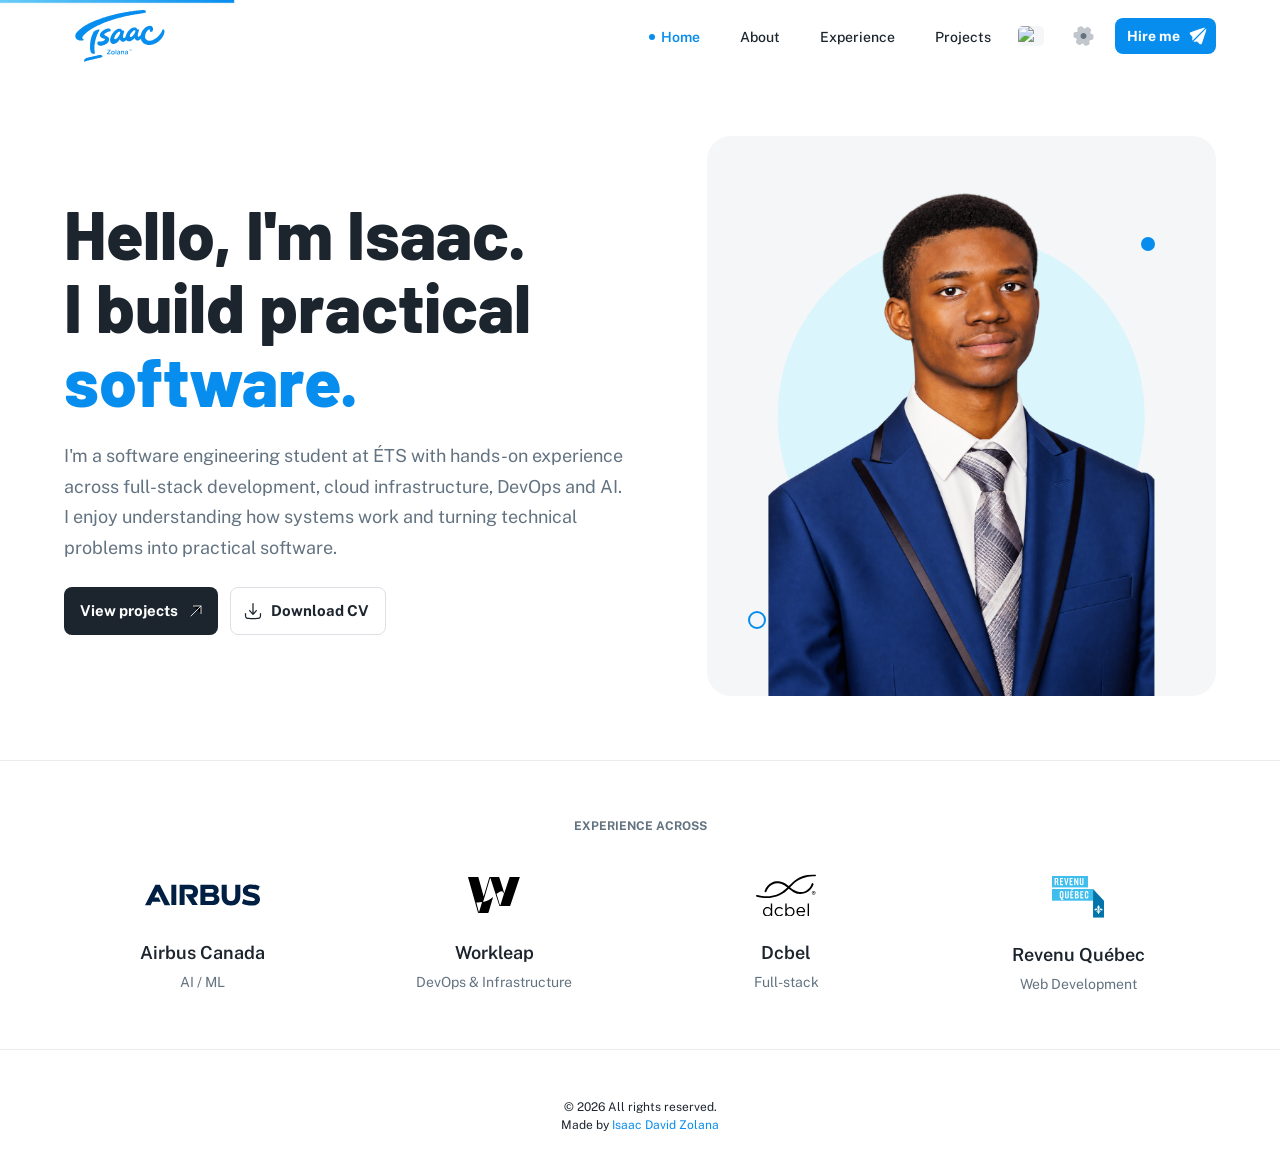
==== commit 35a904b1: "Deploy portfolio" ====
--- a/index.html
+++ b/index.html
@@ -1,4 +1,4 @@
-<!DOCTYPE html><html lang="en" dir="ltr"><head><meta charSet="utf-8"/><link rel="preconnect" href="/" crossorigin=""/><meta name="viewport" content="width=device-width, initial-scale=1"/><link rel="preload" as="image" href="/assets/images/home/portrait.png"/><link rel="preload" as="image" href="/assets/logos/companies/airbus.svg"/><link rel="preload" as="image" href="/assets/logos/companies/workleap.svg"/><link rel="preload" as="image" href="/assets/logos/companies/dcbel.svg"/><link rel="preload" as="image" href="/assets/logos/companies/revenu-quebec.svg"/><link rel="stylesheet" href="/_next/static/chunks/0627fn-pt8vxz.css" data-precedence="next"/><link rel="preload" as="script" fetchPriority="low" href="/_next/static/chunks/3mc6dra1m0098.js"/><script src="/_next/static/chunks/2i51e627rllld.js" async=""></script><script src="/_next/static/chunks/3byuobrkyz9bj.js" async=""></script><script src="/_next/static/chunks/0m1xce8r4g0zj.js" async=""></script><script src="/_next/static/chunks/turbopack-1edct6jqrjagn.js" async=""></script><script src="/_next/static/chunks/3vqs8luqgiugx.js" async="" crossorigin=""></script><script src="/_next/static/chunks/42y6c5c4ouv-j.js" async="" crossorigin=""></script><script src="/_next/static/chunks/00liw370i71kf.js" async="" crossorigin=""></script><script src="/_next/static/chunks/2dp-d6590is6x.js" async="" crossorigin=""></script><script src="/_next/static/chunks/1k63333qewf-7.js" async="" crossorigin=""></script><script src="/_next/static/chunks/3gh5hcrfu27t6.js" async="" crossorigin=""></script><script src="/_next/static/chunks/0lp74vo5ang8q.js" async="" crossorigin=""></script><script src="/_next/static/chunks/3km7w1s2x0y85.js" async="" crossorigin=""></script><script src="/_next/static/chunks/1p_-jr2lpnd92.js" async="" crossorigin=""></script><script src="/_next/static/chunks/2u5ssy4p8i0ps.js" async="" crossorigin=""></script><script src="/_next/static/chunks/3zw_by3eplujv.js" async="" crossorigin=""></script><script src="/_next/static/chunks/3hjgbspgt3kww.js" async="" crossorigin=""></script><script src="/_next/static/chunks/0k1bw_o-p8ww_.js" async="" crossorigin=""></script><script src="/_next/static/chunks/11lri1yx8351r.js" async="" crossorigin=""></script><meta name="theme-color" content="#00A76F"/><title>Isaac David Zolana | Software Developer</title><meta name="description" content="Software engineering student with hands-on experience in full-stack development, cloud infrastructure, DevOps and AI."/><link rel="icon" href="/favicon.ico"/><meta name="next-size-adjust" content=""/><script src="/_next/static/chunks/0cz1d0mv5g_q7.js" noModule=""></script><style data-emotion="css-global 1igvmmd">html{-webkit-font-smoothing:antialiased;-moz-osx-font-smoothing:grayscale;box-sizing:border-box;-webkit-text-size-adjust:100%;}*,*::before,*::after{box-sizing:inherit;}strong,b{font-weight:700;}body{margin:0;color:var(--palette-text-primary);font-family:"Public Sans Variable",-apple-system,BlinkMacSystemFont,"Segoe UI",Roboto,"Helvetica Neue",Arial,sans-serif,"Apple Color Emoji","Segoe UI Emoji","Segoe UI Symbol";font-weight:400;font-size:1rem;line-height:1.5;background-color:var(--palette-background-default);}@media print{body{background-color:var(--palette-common-white);}}body::backdrop{background-color:var(--palette-background-default);}html{font-size:16px;}</style><style data-emotion="css-global u9e05w">body{--layout-nav-zIndex:1201;--layout-nav-mobile-width:288px;--layout-header-blur:8px;--layout-header-zIndex:1101;--layout-header-mobile-height:64px;--layout-header-desktop-height:72px;}</style><style data-emotion="css-global 15tdw9n">:root{--spacing:8px;--shape-borderRadius:8px;--shadows-0:none;--shadows-1:0px 2px 1px -1px rgba(0,0,0,0.2),0px 1px 1px 0px rgba(0,0,0,0.14),0px 1px 3px 0px rgba(0,0,0,0.12);--shadows-2:0px 3px 1px -2px rgba(0,0,0,0.2),0px 2px 2px 0px rgba(0,0,0,0.14),0px 1px 5px 0px rgba(0,0,0,0.12);--shadows-3:0px 3px 3px -2px rgba(0,0,0,0.2),0px 3px 4px 0px rgba(0,0,0,0.14),0px 1px 8px 0px rgba(0,0,0,0.12);--shadows-4:0px 2px 4px -1px rgba(0,0,0,0.2),0px 4px 5px 0px rgba(0,0,0,0.14),0px 1px 10px 0px rgba(0,0,0,0.12);--shadows-5:0px 3px 5px -1px rgba(0,0,0,0.2),0px 5px 8px 0px rgba(0,0,0,0.14),0px 1px 14px 0px rgba(0,0,0,0.12);--shadows-6:0px 3px 5px -1px rgba(0,0,0,0.2),0px 6px 10px 0px rgba(0,0,0,0.14),0px 1px 18px 0px rgba(0,0,0,0.12);--shadows-7:0px 4px 5px -2px rgba(0,0,0,0.2),0px 7px 10px 1px rgba(0,0,0,0.14),0px 2px 16px 1px rgba(0,0,0,0.12);--shadows-8:0px 5px 5px -3px rgba(0,0,0,0.2),0px 8px 10px 1px rgba(0,0,0,0.14),0px 3px 14px 2px rgba(0,0,0,0.12);--shadows-9:0px 5px 6px -3px rgba(0,0,0,0.2),0px 9px 12px 1px rgba(0,0,0,0.14),0px 3px 16px 2px rgba(0,0,0,0.12);--shadows-10:0px 6px 6px -3px rgba(0,0,0,0.2),0px 10px 14px 1px rgba(0,0,0,0.14),0px 4px 18px 3px rgba(0,0,0,0.12);--shadows-11:0px 6px 7px -4px rgba(0,0,0,0.2),0px 11px 15px 1px rgba(0,0,0,0.14),0px 4px 20px 3px rgba(0,0,0,0.12);--shadows-12:0px 7px 8px -4px rgba(0,0,0,0.2),0px 12px 17px 2px rgba(0,0,0,0.14),0px 5px 22px 4px rgba(0,0,0,0.12);--shadows-13:0px 7px 8px -4px rgba(0,0,0,0.2),0px 13px 19px 2px rgba(0,0,0,0.14),0px 5px 24px 4px rgba(0,0,0,0.12);--shadows-14:0px 7px 9px -4px rgba(0,0,0,0.2),0px 14px 21px 2px rgba(0,0,0,0.14),0px 5px 26px 4px rgba(0,0,0,0.12);--shadows-15:0px 8px 9px -5px rgba(0,0,0,0.2),0px 15px 22px 2px rgba(0,0,0,0.14),0px 6px 28px 5px rgba(0,0,0,0.12);--shadows-16:0px 8px 10px -5px rgba(0,0,0,0.2),0px 16px 24px 2px rgba(0,0,0,0.14),0px 6px 30px 5px rgba(0,0,0,0.12);--shadows-17:0px 8px 11px -5px rgba(0,0,0,0.2),0px 17px 26px 2px rgba(0,0,0,0.14),0px 6px 32px 5px rgba(0,0,0,0.12);--shadows-18:0px 9px 11px -5px rgba(0,0,0,0.2),0px 18px 28px 2px rgba(0,0,0,0.14),0px 7px 34px 6px rgba(0,0,0,0.12);--shadows-19:0px 9px 12px -6px rgba(0,0,0,0.2),0px 19px 29px 2px rgba(0,0,0,0.14),0px 7px 36px 6px rgba(0,0,0,0.12);--shadows-20:0px 10px 13px -6px rgba(0,0,0,0.2),0px 20px 31px 3px rgba(0,0,0,0.14),0px 8px 38px 7px rgba(0,0,0,0.12);--shadows-21:0px 10px 13px -6px rgba(0,0,0,0.2),0px 21px 33px 3px rgba(0,0,0,0.14),0px 8px 40px 7px rgba(0,0,0,0.12);--shadows-22:0px 10px 14px -6px rgba(0,0,0,0.2),0px 22px 35px 3px rgba(0,0,0,0.14),0px 8px 42px 7px rgba(0,0,0,0.12);--shadows-23:0px 11px 14px -7px rgba(0,0,0,0.2),0px 23px 36px 3px rgba(0,0,0,0.14),0px 9px 44px 8px rgba(0,0,0,0.12);--shadows-24:0px 11px 15px -7px rgba(0,0,0,0.2),0px 24px 38px 3px rgba(0,0,0,0.14),0px 9px 46px 8px rgba(0,0,0,0.12);--zIndex-mobileStepper:1000;--zIndex-fab:1050;--zIndex-speedDial:1050;--zIndex-appBar:1100;--zIndex-drawer:1200;--zIndex-modal:1300;--zIndex-snackbar:1400;--zIndex-tooltip:1500;--font-h1:800 2.5rem/1.25 "Barlow",-apple-system,BlinkMacSystemFont,"Segoe UI",Roboto,"Helvetica Neue",Arial,sans-serif,"Apple Color Emoji","Segoe UI Emoji","Segoe UI Symbol";--font-h2:800 2rem/1.3333333333333333 "Barlow",-apple-system,BlinkMacSystemFont,"Segoe UI",Roboto,"Helvetica Neue",Arial,sans-serif,"Apple Color Emoji","Segoe UI Emoji","Segoe UI Symbol";--font-h3:700 1.5rem/1.5 "Barlow",-apple-system,BlinkMacSystemFont,"Segoe UI",Roboto,"Helvetica Neue",Arial,sans-serif,"Apple Color Emoji","Segoe UI Emoji","Segoe UI Symbol";--font-h4:700 1.25rem/1.5 "Public Sans Variable",-apple-system,BlinkMacSystemFont,"Segoe UI",Roboto,"Helvetica Neue",Arial,sans-serif,"Apple Color Emoji","Segoe UI Emoji","Segoe UI Symbol";--font-h5:700 1.125rem/1.5 "Public Sans Variable",-apple-system,BlinkMacSystemFont,"Segoe UI",Roboto,"Helvetica Neue",Arial,sans-serif,"Apple Color Emoji","Segoe UI Emoji","Segoe UI Symbol";--font-h6:600 1.0625rem/1.5555555555555556 "Public Sans Variable",-apple-system,BlinkMacSystemFont,"Segoe UI",Roboto,"Helvetica Neue",Arial,sans-serif,"Apple Color Emoji","Segoe UI Emoji","Segoe UI Symbol";--font-subtitle1:600 1rem/1.5 "Public Sans Variable",-apple-system,BlinkMacSystemFont,"Segoe UI",Roboto,"Helvetica Neue",Arial,sans-serif,"Apple Color Emoji","Segoe UI Emoji","Segoe UI Symbol";--font-subtitle2:600 0.875rem/1.5714285714285714 "Public Sans Variable",-apple-system,BlinkMacSystemFont,"Segoe UI",Roboto,"Helvetica Neue",Arial,sans-serif,"Apple Color Emoji","Segoe UI Emoji","Segoe UI Symbol";--font-body1:400 1rem/1.5 "Public Sans Variable",-apple-system,BlinkMacSystemFont,"Segoe UI",Roboto,"Helvetica Neue",Arial,sans-serif,"Apple Color Emoji","Segoe UI Emoji","Segoe UI Symbol";--font-body2:400 0.875rem/1.5714285714285714 "Public Sans Variable",-apple-system,BlinkMacSystemFont,"Segoe UI",Roboto,"Helvetica Neue",Arial,sans-serif,"Apple Color Emoji","Segoe UI Emoji","Segoe UI Symbol";--font-caption:400 0.75rem/1.5 "Public Sans Variable",-apple-system,BlinkMacSystemFont,"Segoe UI",Roboto,"Helvetica Neue",Arial,sans-serif,"Apple Color Emoji","Segoe UI Emoji","Segoe UI Symbol";--font-overline:700 0.75rem/1.5 "Public Sans Variable",-apple-system,BlinkMacSystemFont,"Segoe UI",Roboto,"Helvetica Neue",Arial,sans-serif,"Apple Color Emoji","Segoe UI Emoji","Segoe UI Symbol";--font-button:700 0.875rem/1.7142857142857142 "Public Sans Variable",-apple-system,BlinkMacSystemFont,"Segoe UI",Roboto,"Helvetica Neue",Arial,sans-serif,"Apple Color Emoji","Segoe UI Emoji","Segoe UI Symbol";--font-inherit:inherit inherit/inherit inherit;}:root,[data-color-scheme="light"]{-webkit-print-color-scheme:light;color-scheme:light;--palette-primary-lighter:#CCF4FE;--palette-primary-light:#68CDF9;--palette-primary-main:#078DEE;--palette-primary-dark:#0351AB;--palette-primary-darker:#012972;--palette-primary-contrastText:#FFFFFF;--palette-primary-lighterChannel:204 244 254;--palette-primary-lightChannel:104 205 249;--palette-primary-mainChannel:7 141 238;--palette-primary-darkChannel:3 81 171;--palette-primary-darkerChannel:1 41 114;--palette-primary-contrastTextChannel:255 255 255;--palette-secondary-lighter:#EFD6FF;--palette-secondary-light:#C684FF;--palette-secondary-main:#8E33FF;--palette-secondary-dark:#5119B7;--palette-secondary-darker:#27097A;--palette-secondary-contrastText:#FFFFFF;--palette-secondary-lighterChannel:239 214 255;--palette-secondary-lightChannel:198 132 255;--palette-secondary-mainChannel:142 51 255;--palette-secondary-darkChannel:81 25 183;--palette-secondary-darkerChannel:39 9 122;--palette-secondary-contrastTextChannel:255 255 255;--palette-info-lighter:#CAFDF5;--palette-info-light:#61F3F3;--palette-info-main:#00B8D9;--palette-info-dark:#006C9C;--palette-info-darker:#003768;--palette-info-contrastText:#FFFFFF;--palette-info-lighterChannel:202 253 245;--palette-info-lightChannel:97 243 243;--palette-info-mainChannel:0 184 217;--palette-info-darkChannel:0 108 156;--palette-info-darkerChannel:0 55 104;--palette-info-contrastTextChannel:255 255 255;--palette-success-lighter:#D3FCD2;--palette-success-light:#77ED8B;--palette-success-main:#22C55E;--palette-success-dark:#118D57;--palette-success-darker:#065E49;--palette-success-contrastText:#ffffff;--palette-success-lighterChannel:211 252 210;--palette-success-lightChannel:119 237 139;--palette-success-mainChannel:34 197 94;--palette-success-darkChannel:17 141 87;--palette-success-darkerChannel:6 94 73;--palette-success-contrastTextChannel:255 255 255;--palette-warning-lighter:#FFF5CC;--palette-warning-light:#FFD666;--palette-warning-main:#FFAB00;--palette-warning-dark:#B76E00;--palette-warning-darker:#7A4100;--palette-warning-contrastText:#1C252E;--palette-warning-lighterChannel:255 245 204;--palette-warning-lightChannel:255 214 102;--palette-warning-mainChannel:255 171 0;--palette-warning-darkChannel:183 110 0;--palette-warning-darkerChannel:122 65 0;--palette-warning-contrastTextChannel:28 37 46;--palette-error-lighter:#FFE9D5;--palette-error-light:#FFAC82;--palette-error-main:#FF5630;--palette-error-dark:#B71D18;--palette-error-darker:#7A0916;--palette-error-contrastText:#FFFFFF;--palette-error-lighterChannel:255 233 213;--palette-error-lightChannel:255 172 130;--palette-error-mainChannel:255 86 48;--palette-error-darkChannel:183 29 24;--palette-error-darkerChannel:122 9 22;--palette-error-contrastTextChannel:255 255 255;--palette-common-black:#000000;--palette-common-white:#FFFFFF;--palette-common-blackChannel:0 0 0;--palette-common-whiteChannel:255 255 255;--palette-common-background:#fff;--palette-common-onBackground:#000;--palette-common-backgroundChannel:255 255 255;--palette-common-onBackgroundChannel:0 0 0;--palette-grey-50:#FCFDFD;--palette-grey-100:#F9FAFB;--palette-grey-200:#F4F6F8;--palette-grey-300:#DFE3E8;--palette-grey-400:#C4CDD5;--palette-grey-500:#919EAB;--palette-grey-600:#637381;--palette-grey-700:#454F5B;--palette-grey-800:#1C252E;--palette-grey-900:#141A21;--palette-grey-50Channel:252 253 253;--palette-grey-100Channel:249 250 251;--palette-grey-200Channel:244 246 248;--palette-grey-300Channel:223 227 232;--palette-grey-400Channel:196 205 213;--palette-grey-500Channel:145 158 171;--palette-grey-600Channel:99 115 129;--palette-grey-700Channel:69 79 91;--palette-grey-800Channel:28 37 46;--palette-grey-900Channel:20 26 33;--palette-grey-A100:#f5f5f5;--palette-grey-A200:#eeeeee;--palette-grey-A400:#bdbdbd;--palette-grey-A700:#616161;--palette-divider:rgba(145 158 171 / 20%);--palette-TableCell-border:rgba(145 158 171 / 20%);--palette-shared-inputUnderline:rgba(145 158 171 / 32%);--palette-shared-inputOutlined:rgba(145 158 171 / 20%);--palette-shared-paperOutlined:rgba(145 158 171 / 16%);--palette-shared-buttonOutlined:rgba(145 158 171 / 32%);--palette-text-primary:#1C252E;--palette-text-secondary:#637381;--palette-text-disabled:#919EAB;--palette-text-primaryChannel:28 37 46;--palette-text-secondaryChannel:99 115 129;--palette-text-disabledChannel:145 158 171;--palette-background-paper:#FFFFFF;--palette-background-default:#FFFFFF;--palette-background-neutral:#F4F6F8;--palette-background-paperChannel:255 255 255;--palette-background-defaultChannel:255 255 255;--palette-background-neutralChannel:244 246 248;--palette-action-active:#637381;--palette-action-hover:rgba(145 158 171 / 8%);--palette-action-selected:rgba(145 158 171 / 16%);--palette-action-focus:rgba(145 158 171 / 24%);--palette-action-disabled:rgba(145 158 171 / 80%);--palette-action-disabledBackground:rgba(145 158 171 / 24%);--palette-action-hoverOpacity:0.08;--palette-action-selectedOpacity:0.08;--palette-action-focusOpacity:0.12;--palette-action-activatedOpacity:0.12;--palette-action-disabledOpacity:0.48;--palette-action-activeChannel:99 115 129;--palette-action-selectedChannel:145;--palette-Alert-errorColor:rgb(102, 68, 52);--palette-Alert-infoColor:rgb(38, 97, 97);--palette-Alert-successColor:rgb(47, 94, 55);--palette-Alert-warningColor:rgb(102, 85, 40);--palette-Alert-errorFilledBg:var(--palette-error-main, #FF5630);--palette-Alert-infoFilledBg:var(--palette-info-main, #00B8D9);--palette-Alert-successFilledBg:var(--palette-success-main, #22C55E);--palette-Alert-warningFilledBg:var(--palette-warning-main, #FFAB00);--palette-Alert-errorFilledColor:#fff;--palette-Alert-infoFilledColor:rgba(0, 0, 0, 0.87);--palette-Alert-successFilledColor:rgba(0, 0, 0, 0.87);--palette-Alert-warningFilledColor:rgba(0, 0, 0, 0.87);--palette-Alert-errorStandardBg:rgb(255, 246, 242);--palette-Alert-infoStandardBg:rgb(239, 253, 253);--palette-Alert-successStandardBg:rgb(241, 253, 243);--palette-Alert-warningStandardBg:rgb(255, 250, 239);--palette-Alert-errorIconColor:var(--palette-error-main, #FF5630);--palette-Alert-infoIconColor:var(--palette-info-main, #00B8D9);--palette-Alert-successIconColor:var(--palette-success-main, #22C55E);--palette-Alert-warningIconColor:var(--palette-warning-main, #FFAB00);--palette-AppBar-defaultBg:var(--palette-grey-100, #F9FAFB);--palette-Avatar-defaultBg:var(--palette-grey-400, #C4CDD5);--palette-Button-inheritContainedBg:var(--palette-grey-300, #DFE3E8);--palette-Button-inheritContainedHoverBg:var(--palette-grey-A100, #f5f5f5);--palette-Chip-defaultBorder:var(--palette-grey-400, #C4CDD5);--palette-Chip-defaultAvatarColor:var(--palette-grey-700, #454F5B);--palette-Chip-defaultIconColor:var(--palette-grey-700, #454F5B);--palette-FilledInput-bg:rgba(0, 0, 0, 0.06);--palette-FilledInput-hoverBg:rgba(0, 0, 0, 0.09);--palette-FilledInput-disabledBg:rgba(0, 0, 0, 0.12);--palette-LinearProgress-primaryBg:rgb(160, 211, 248);--palette-LinearProgress-secondaryBg:rgb(212, 177, 255);--palette-LinearProgress-errorBg:rgb(255, 190, 176);--palette-LinearProgress-infoBg:rgb(158, 228, 240);--palette-LinearProgress-successBg:rgb(171, 232, 193);--palette-LinearProgress-warningBg:rgb(255, 223, 158);--palette-Skeleton-bg:rgba(var(--palette-text-primaryChannel, 28 37 46) / 0.11);--palette-Slider-primaryTrack:rgb(160, 211, 248);--palette-Slider-secondaryTrack:rgb(212, 177, 255);--palette-Slider-errorTrack:rgb(255, 190, 176);--palette-Slider-infoTrack:rgb(158, 228, 240);--palette-Slider-successTrack:rgb(171, 232, 193);--palette-Slider-warningTrack:rgb(255, 223, 158);--palette-SnackbarContent-bg:rgb(50, 50, 50);--palette-SnackbarContent-color:#fff;--palette-SpeedDialAction-fabHoverBg:rgb(216, 216, 216);--palette-StepConnector-border:var(--palette-grey-400, #C4CDD5);--palette-StepContent-border:var(--palette-grey-400, #C4CDD5);--palette-Switch-defaultColor:var(--palette-common-white, #FFFFFF);--palette-Switch-defaultDisabledColor:var(--palette-grey-100, #F9FAFB);--palette-Switch-primaryDisabledColor:rgb(160, 211, 248);--palette-Switch-secondaryDisabledColor:rgb(212, 177, 255);--palette-Switch-errorDisabledColor:rgb(255, 190, 176);--palette-Switch-infoDisabledColor:rgb(158, 228, 240);--palette-Switch-successDisabledColor:rgb(171, 232, 193);--palette-Switch-warningDisabledColor:rgb(255, 223, 158);--palette-Tooltip-bg:rgba(69, 79, 91, 0.92);--palette-dividerChannel:145;--shadows-0:none;--shadows-1:0px 2px 1px -1px rgba(145 158 171 / 20%),0px 1px 1px 0px rgba(145 158 171 / 14%),0px 1px 3px 0px rgba(145 158 171 / 12%);--shadows-2:0px 3px 1px -2px rgba(145 158 171 / 20%),0px 2px 2px 0px rgba(145 158 171 / 14%),0px 1px 5px 0px rgba(145 158 171 / 12%);--shadows-3:0px 3px 3px -2px rgba(145 158 171 / 20%),0px 3px 4px 0px rgba(145 158 171 / 14%),0px 1px 8px 0px rgba(145 158 171 / 12%);--shadows-4:0px 2px 4px -1px rgba(145 158 171 / 20%),0px 4px 5px 0px rgba(145 158 171 / 14%),0px 1px 10px 0px rgba(145 158 171 / 12%);--shadows-5:0px 3px 5px -1px rgba(145 158 171 / 20%),0px 5px 8px 0px rgba(145 158 171 / 14%),0px 1px 14px 0px rgba(145 158 171 / 12%);--shadows-6:0px 3px 5px -1px rgba(145 158 171 / 20%),0px 6px 10px 0px rgba(145 158 171 / 14%),0px 1px 18px 0px rgba(145 158 171 / 12%);--shadows-7:0px 4px 5px -2px rgba(145 158 171 / 20%),0px 7px 10px 1px rgba(145 158 171 / 14%),0px 2px 16px 1px rgba(145 158 171 / 12%);--shadows-8:0px 5px 5px -3px rgba(145 158 171 / 20%),0px 8px 10px 1px rgba(145 158 171 / 14%),0px 3px 14px 2px rgba(145 158 171 / 12%);--shadows-9:0px 5px 6px -3px rgba(145 158 171 / 20%),0px 9px 12px 1px rgba(145 158 171 / 14%),0px 3px 16px 2px rgba(145 158 171 / 12%);--shadows-10:0px 6px 6px -3px rgba(145 158 171 / 20%),0px 10px 14px 1px rgba(145 158 171 / 14%),0px 4px 18px 3px rgba(145 158 171 / 12%);--shadows-11:0px 6px 7px -4px rgba(145 158 171 / 20%),0px 11px 15px 1px rgba(145 158 171 / 14%),0px 4px 20px 3px rgba(145 158 171 / 12%);--shadows-12:0px 7px 8px -4px rgba(145 158 171 / 20%),0px 12px 17px 2px rgba(145 158 171 / 14%),0px 5px 22px 4px rgba(145 158 171 / 12%);--shadows-13:0px 7px 8px -4px rgba(145 158 171 / 20%),0px 13px 19px 2px rgba(145 158 171 / 14%),0px 5px 24px 4px rgba(145 158 171 / 12%);--shadows-14:0px 7px 9px -4px rgba(145 158 171 / 20%),0px 14px 21px 2px rgba(145 158 171 / 14%),0px 5px 26px 4px rgba(145 158 171 / 12%);--shadows-15:0px 8px 9px -5px rgba(145 158 171 / 20%),0px 15px 22px 2px rgba(145 158 171 / 14%),0px 6px 28px 5px rgba(145 158 171 / 12%);--shadows-16:0px 8px 10px -5px rgba(145 158 171 / 20%),0px 16px 24px 2px rgba(145 158 171 / 14%),0px 6px 30px 5px rgba(145 158 171 / 12%);--shadows-17:0px 8px 11px -5px rgba(145 158 171 / 20%),0px 17px 26px 2px rgba(145 158 171 / 14%),0px 6px 32px 5px rgba(145 158 171 / 12%);--shadows-18:0px 9px 11px -5px rgba(145 158 171 / 20%),0px 18px 28px 2px rgba(145 158 171 / 14%),0px 7px 34px 6px rgba(145 158 171 / 12%);--shadows-19:0px 9px 12px -6px rgba(145 158 171 / 20%),0px 19px 29px 2px rgba(145 158 171 / 14%),0px 7px 36px 6px rgba(145 158 171 / 12%);--shadows-20:0px 10px 13px -6px rgba(145 158 171 / 20%),0px 20px 31px 3px rgba(145 158 171 / 14%),0px 8px 38px 7px rgba(145 158 171 / 12%);--shadows-21:0px 10px 13px -6px rgba(145 158 171 / 20%),0px 21px 33px 3px rgba(145 158 171 / 14%),0px 8px 40px 7px rgba(145 158 171 / 12%);--shadows-22:0px 10px 14px -6px rgba(145 158 171 / 20%),0px 22px 35px 3px rgba(145 158 171 / 14%),0px 8px 42px 7px rgba(145 158 171 / 12%);--shadows-23:0px 11px 14px -7px rgba(145 158 171 / 20%),0px 23px 36px 3px rgba(145 158 171 / 14%),0px 9px 44px 8px rgba(145 158 171 / 12%);--shadows-24:0px 11px 15px -7px rgba(145 158 171 / 20%),0px 24px 38px 3px rgba(145 158 171 / 14%),0px 9px 46px 8px rgba(145 158 171 / 12%);--customShadows-z1:0 1px 2px 0 rgba(145 158 171 / 16%);--customShadows-z4:0 4px 8px 0 rgba(145 158 171 / 16%);--customShadows-z8:0 8px 16px 0 rgba(145 158 171 / 16%);--customShadows-z12:0 12px 24px -4px rgba(145 158 171 / 16%);--customShadows-z16:0 16px 32px -4px rgba(145 158 171 / 16%);--customShadows-z20:0 20px 40px -4px rgba(145 158 171 / 16%);--customShadows-z24:0 24px 48px 0 rgba(145 158 171 / 16%);--customShadows-dialog:-40px 40px 80px -8px rgba(0 0 0 / 24%);--customShadows-card:0 0 2px 0 rgba(145 158 171 / 20%),0 12px 24px -4px rgba(145 158 171 / 12%);--customShadows-dropdown:0 0 2px 0 rgba(145 158 171 / 24%),-20px 20px 40px -4px rgba(145 158 171 / 24%);--customShadows-primary:0 8px 16px 0 rgba(7 141 238 / 24%);--customShadows-secondary:0 8px 16px 0 rgba(142 51 255 / 24%);--customShadows-info:0 8px 16px 0 rgba(0 184 217 / 24%);--customShadows-success:0 8px 16px 0 rgba(34 197 94 / 24%);--customShadows-warning:0 8px 16px 0 rgba(255 171 0 / 24%);--customShadows-error:0 8px 16px 0 rgba(255 86 48 / 24%);--opacity-inputPlaceholder:1;--opacity-inputUnderline:0.32;--opacity-switchTrackDisabled:0.48;--opacity-switchTrack:1;--opacity-filled-commonHoverBg:0.72;--opacity-outlined-border:0.48;--opacity-soft-bg:0.16;--opacity-soft-hoverBg:0.32;--opacity-soft-commonBg:0.08;--opacity-soft-commonHoverBg:0.16;--opacity-soft-border:0.24;}[data-color-scheme="dark"]{-webkit-print-color-scheme:dark;color-scheme:dark;--palette-common-black:#000000;--palette-common-white:#FFFFFF;--palette-common-blackChannel:0 0 0;--palette-common-whiteChannel:255 255 255;--palette-common-background:#000;--palette-common-onBackground:#fff;--palette-common-backgroundChannel:0 0 0;--palette-common-onBackgroundChannel:255 255 255;--palette-primary-lighter:#CCF4FE;--palette-primary-light:#68CDF9;--palette-primary-main:#078DEE;--palette-primary-dark:#0351AB;--palette-primary-darker:#012972;--palette-primary-contrastText:#FFFFFF;--palette-primary-lighterChannel:204 244 254;--palette-primary-lightChannel:104 205 249;--palette-primary-mainChannel:7 141 238;--palette-primary-darkChannel:3 81 171;--palette-primary-darkerChannel:1 41 114;--palette-primary-contrastTextChannel:255 255 255;--palette-secondary-lighter:#EFD6FF;--palette-secondary-light:#C684FF;--palette-secondary-main:#8E33FF;--palette-secondary-dark:#5119B7;--palette-secondary-darker:#27097A;--palette-secondary-contrastText:#FFFFFF;--palette-secondary-lighterChannel:239 214 255;--palette-secondary-lightChannel:198 132 255;--palette-secondary-mainChannel:142 51 255;--palette-secondary-darkChannel:81 25 183;--palette-secondary-darkerChannel:39 9 122;--palette-secondary-contrastTextChannel:255 255 255;--palette-error-lighter:#FFE9D5;--palette-error-light:#FFAC82;--palette-error-main:#FF5630;--palette-error-dark:#B71D18;--palette-error-darker:#7A0916;--palette-error-contrastText:#FFFFFF;--palette-error-lighterChannel:255 233 213;--palette-error-lightChannel:255 172 130;--palette-error-mainChannel:255 86 48;--palette-error-darkChannel:183 29 24;--palette-error-darkerChannel:122 9 22;--palette-error-contrastTextChannel:255 255 255;--palette-warning-lighter:#FFF5CC;--palette-warning-light:#FFD666;--palette-warning-main:#FFAB00;--palette-warning-dark:#B76E00;--palette-warning-darker:#7A4100;--palette-warning-contrastText:#1C252E;--palette-warning-lighterChannel:255 245 204;--palette-warning-lightChannel:255 214 102;--palette-warning-mainChannel:255 171 0;--palette-warning-darkChannel:183 110 0;--palette-warning-darkerChannel:122 65 0;--palette-warning-contrastTextChannel:28 37 46;--palette-info-lighter:#CAFDF5;--palette-info-light:#61F3F3;--palette-info-main:#00B8D9;--palette-info-dark:#006C9C;--palette-info-darker:#003768;--palette-info-contrastText:#FFFFFF;--palette-info-lighterChannel:202 253 245;--palette-info-lightChannel:97 243 243;--palette-info-mainChannel:0 184 217;--palette-info-darkChannel:0 108 156;--palette-info-darkerChannel:0 55 104;--palette-info-contrastTextChannel:255 255 255;--palette-success-lighter:#D3FCD2;--palette-success-light:#77ED8B;--palette-success-main:#22C55E;--palette-success-dark:#118D57;--palette-success-darker:#065E49;--palette-success-contrastText:#ffffff;--palette-success-lighterChannel:211 252 210;--palette-success-lightChannel:119 237 139;--palette-success-mainChannel:34 197 94;--palette-success-darkChannel:17 141 87;--palette-success-darkerChannel:6 94 73;--palette-success-contrastTextChannel:255 255 255;--palette-grey-50:#FCFDFD;--palette-grey-100:#F9FAFB;--palette-grey-200:#F4F6F8;--palette-grey-300:#DFE3E8;--palette-grey-400:#C4CDD5;--palette-grey-500:#919EAB;--palette-grey-600:#637381;--palette-grey-700:#454F5B;--palette-grey-800:#1C252E;--palette-grey-900:#141A21;--palette-grey-A100:#f5f5f5;--palette-grey-A200:#eeeeee;--palette-grey-A400:#bdbdbd;--palette-grey-A700:#616161;--palette-grey-50Channel:252 253 253;--palette-grey-100Channel:249 250 251;--palette-grey-200Channel:244 246 248;--palette-grey-300Channel:223 227 232;--palette-grey-400Channel:196 205 213;--palette-grey-500Channel:145 158 171;--palette-grey-600Channel:99 115 129;--palette-grey-700Channel:69 79 91;--palette-grey-800Channel:28 37 46;--palette-grey-900Channel:20 26 33;--palette-text-primary:#FFFFFF;--palette-text-secondary:#919EAB;--palette-text-disabled:#637381;--palette-text-icon:rgba(255, 255, 255, 0.5);--palette-text-primaryChannel:255 255 255;--palette-text-secondaryChannel:145 158 171;--palette-text-disabledChannel:99 115 129;--palette-divider:rgba(145 158 171 / 20%);--palette-background-paper:#1C252E;--palette-background-default:#141A21;--palette-background-neutral:#28323D;--palette-background-paperChannel:28 37 46;--palette-background-defaultChannel:20 26 33;--palette-background-neutralChannel:40 50 61;--palette-action-active:#919EAB;--palette-action-hover:rgba(145 158 171 / 8%);--palette-action-hoverOpacity:0.08;--palette-action-selected:rgba(145 158 171 / 16%);--palette-action-selectedOpacity:0.08;--palette-action-disabled:rgba(145 158 171 / 80%);--palette-action-disabledBackground:rgba(145 158 171 / 24%);--palette-action-disabledOpacity:0.48;--palette-action-focus:rgba(145 158 171 / 24%);--palette-action-focusOpacity:0.12;--palette-action-activatedOpacity:0.12;--palette-action-activeChannel:145 158 171;--palette-action-selectedChannel:145;--palette-TableCell-border:rgba(145 158 171 / 20%);--palette-shared-inputUnderline:rgba(145 158 171 / 32%);--palette-shared-inputOutlined:rgba(145 158 171 / 20%);--palette-shared-paperOutlined:rgba(145 158 171 / 16%);--palette-shared-buttonOutlined:rgba(145 158 171 / 32%);--palette-Alert-errorColor:rgb(255, 221, 205);--palette-Alert-infoColor:rgb(191, 250, 250);--palette-Alert-successColor:rgb(200, 247, 208);--palette-Alert-warningColor:rgb(255, 238, 193);--palette-Alert-errorFilledBg:var(--palette-error-dark, #B71D18);--palette-Alert-infoFilledBg:var(--palette-info-dark, #006C9C);--palette-Alert-successFilledBg:var(--palette-success-dark, #118D57);--palette-Alert-warningFilledBg:var(--palette-warning-dark, #B76E00);--palette-Alert-errorFilledColor:#fff;--palette-Alert-infoFilledColor:#fff;--palette-Alert-successFilledColor:#fff;--palette-Alert-warningFilledColor:#fff;--palette-Alert-errorStandardBg:rgb(25, 17, 12);--palette-Alert-infoStandardBg:rgb(9, 24, 24);--palette-Alert-successStandardBg:rgb(11, 23, 13);--palette-Alert-warningStandardBg:rgb(25, 21, 10);--palette-Alert-errorIconColor:var(--palette-error-main, #FF5630);--palette-Alert-infoIconColor:var(--palette-info-main, #00B8D9);--palette-Alert-successIconColor:var(--palette-success-main, #22C55E);--palette-Alert-warningIconColor:var(--palette-warning-main, #FFAB00);--palette-AppBar-defaultBg:var(--palette-grey-900, #141A21);--palette-AppBar-darkBg:var(--palette-background-paper, #1C252E);--palette-AppBar-darkColor:var(--palette-text-primary, #FFFFFF);--palette-Avatar-defaultBg:var(--palette-grey-600, #637381);--palette-Button-inheritContainedBg:var(--palette-grey-800, #1C252E);--palette-Button-inheritContainedHoverBg:var(--palette-grey-700, #454F5B);--palette-Chip-defaultBorder:var(--palette-grey-700, #454F5B);--palette-Chip-defaultAvatarColor:var(--palette-grey-300, #DFE3E8);--palette-Chip-defaultIconColor:var(--palette-grey-300, #DFE3E8);--palette-FilledInput-bg:rgba(255, 255, 255, 0.09);--palette-FilledInput-hoverBg:rgba(255, 255, 255, 0.13);--palette-FilledInput-disabledBg:rgba(255, 255, 255, 0.12);--palette-LinearProgress-primaryBg:rgb(3, 70, 119);--palette-LinearProgress-secondaryBg:rgb(71, 25, 127);--palette-LinearProgress-errorBg:rgb(127, 43, 24);--palette-LinearProgress-infoBg:rgb(0, 92, 108);--palette-LinearProgress-successBg:rgb(17, 98, 47);--palette-LinearProgress-warningBg:rgb(127, 85, 0);--palette-Skeleton-bg:rgba(var(--palette-text-primaryChannel, 255 255 255) / 0.13);--palette-Slider-primaryTrack:rgb(3, 70, 119);--palette-Slider-secondaryTrack:rgb(71, 25, 127);--palette-Slider-errorTrack:rgb(127, 43, 24);--palette-Slider-infoTrack:rgb(0, 92, 108);--palette-Slider-successTrack:rgb(17, 98, 47);--palette-Slider-warningTrack:rgb(127, 85, 0);--palette-SnackbarContent-bg:rgb(250, 250, 250);--palette-SnackbarContent-color:rgba(0, 0, 0, 0.87);--palette-SpeedDialAction-fabHoverBg:rgb(62, 69, 77);--palette-StepConnector-border:var(--palette-grey-600, #637381);--palette-StepContent-border:var(--palette-grey-600, #637381);--palette-Switch-defaultColor:var(--palette-grey-300, #DFE3E8);--palette-Switch-defaultDisabledColor:var(--palette-grey-600, #637381);--palette-Switch-primaryDisabledColor:rgb(3, 63, 107);--palette-Switch-secondaryDisabledColor:rgb(63, 22, 114);--palette-Switch-errorDisabledColor:rgb(114, 38, 21);--palette-Switch-infoDisabledColor:rgb(0, 82, 97);--palette-Switch-successDisabledColor:rgb(15, 88, 42);--palette-Switch-warningDisabledColor:rgb(114, 76, 0);--palette-Tooltip-bg:rgba(69, 79, 91, 0.92);--palette-dividerChannel:145;--opacity-inputPlaceholder:1;--opacity-inputUnderline:0.32;--opacity-switchTrackDisabled:0.48;--opacity-switchTrack:1;--opacity-filled-commonHoverBg:0.72;--opacity-outlined-border:0.48;--opacity-soft-bg:0.16;--opacity-soft-hoverBg:0.32;--opacity-soft-commonBg:0.08;--opacity-soft-commonHoverBg:0.16;--opacity-soft-border:0.24;--overlays-0:none;--overlays-1:linear-gradient(rgba(255 255 255 / 0.051), rgba(255 255 255 / 0.051));--overlays-2:linear-gradient(rgba(255 255 255 / 0.069), rgba(255 255 255 / 0.069));--overlays-3:linear-gradient(rgba(255 255 255 / 0.082), rgba(255 255 255 / 0.082));--overlays-4:linear-gradient(rgba(255 255 255 / 0.092), rgba(255 255 255 / 0.092));--overlays-5:linear-gradient(rgba(255 255 255 / 0.101), rgba(255 255 255 / 0.101));--overlays-6:linear-gradient(rgba(255 255 255 / 0.108), rgba(255 255 255 / 0.108));--overlays-7:linear-gradient(rgba(255 255 255 / 0.114), rgba(255 255 255 / 0.114));--overlays-8:linear-gradient(rgba(255 255 255 / 0.119), rgba(255 255 255 / 0.119));--overlays-9:linear-gradient(rgba(255 255 255 / 0.124), rgba(255 255 255 / 0.124));--overlays-10:linear-gradient(rgba(255 255 255 / 0.128), rgba(255 255 255 / 0.128));--overlays-11:linear-gradient(rgba(255 255 255 / 0.132), rgba(255 255 255 / 0.132));--overlays-12:linear-gradient(rgba(255 255 255 / 0.135), rgba(255 255 255 / 0.135));--overlays-13:linear-gradient(rgba(255 255 255 / 0.139), rgba(255 255 255 / 0.139));--overlays-14:linear-gradient(rgba(255 255 255 / 0.142), rgba(255 255 255 / 0.142));--overlays-15:linear-gradient(rgba(255 255 255 / 0.145), rgba(255 255 255 / 0.145));--overlays-16:linear-gradient(rgba(255 255 255 / 0.147), rgba(255 255 255 / 0.147));--overlays-17:linear-gradient(rgba(255 255 255 / 0.15), rgba(255 255 255 / 0.15));--overlays-18:linear-gradient(rgba(255 255 255 / 0.152), rgba(255 255 255 / 0.152));--overlays-19:linear-gradient(rgba(255 255 255 / 0.155), rgba(255 255 255 / 0.155));--overlays-20:linear-gradient(rgba(255 255 255 / 0.157), rgba(255 255 255 / 0.157));--overlays-21:linear-gradient(rgba(255 255 255 / 0.159), rgba(255 255 255 / 0.159));--overlays-22:linear-gradient(rgba(255 255 255 / 0.161), rgba(255 255 255 / 0.161));--overlays-23:linear-gradient(rgba(255 255 255 / 0.163), rgba(255 255 255 / 0.163));--overlays-24:linear-gradient(rgba(255 255 255 / 0.165), rgba(255 255 255 / 0.165));--shadows-0:none;--shadows-1:0px 2px 1px -1px rgba(0 0 0 / 20%),0px 1px 1px 0px rgba(0 0 0 / 14%),0px 1px 3px 0px rgba(0 0 0 / 12%);--shadows-2:0px 3px 1px -2px rgba(0 0 0 / 20%),0px 2px 2px 0px rgba(0 0 0 / 14%),0px 1px 5px 0px rgba(0 0 0 / 12%);--shadows-3:0px 3px 3px -2px rgba(0 0 0 / 20%),0px 3px 4px 0px rgba(0 0 0 / 14%),0px 1px 8px 0px rgba(0 0 0 / 12%);--shadows-4:0px 2px 4px -1px rgba(0 0 0 / 20%),0px 4px 5px 0px rgba(0 0 0 / 14%),0px 1px 10px 0px rgba(0 0 0 / 12%);--shadows-5:0px 3px 5px -1px rgba(0 0 0 / 20%),0px 5px 8px 0px rgba(0 0 0 / 14%),0px 1px 14px 0px rgba(0 0 0 / 12%);--shadows-6:0px 3px 5px -1px rgba(0 0 0 / 20%),0px 6px 10px 0px rgba(0 0 0 / 14%),0px 1px 18px 0px rgba(0 0 0 / 12%);--shadows-7:0px 4px 5px -2px rgba(0 0 0 / 20%),0px 7px 10px 1px rgba(0 0 0 / 14%),0px 2px 16px 1px rgba(0 0 0 / 12%);--shadows-8:0px 5px 5px -3px rgba(0 0 0 / 20%),0px 8px 10px 1px rgba(0 0 0 / 14%),0px 3px 14px 2px rgba(0 0 0 / 12%);--shadows-9:0px 5px 6px -3px rgba(0 0 0 / 20%),0px 9px 12px 1px rgba(0 0 0 / 14%),0px 3px 16px 2px rgba(0 0 0 / 12%);--shadows-10:0px 6px 6px -3px rgba(0 0 0 / 20%),0px 10px 14px 1px rgba(0 0 0 / 14%),0px 4px 18px 3px rgba(0 0 0 / 12%);--shadows-11:0px 6px 7px -4px rgba(0 0 0 / 20%),0px 11px 15px 1px rgba(0 0 0 / 14%),0px 4px 20px 3px rgba(0 0 0 / 12%);--shadows-12:0px 7px 8px -4px rgba(0 0 0 / 20%),0px 12px 17px 2px rgba(0 0 0 / 14%),0px 5px 22px 4px rgba(0 0 0 / 12%);--shadows-13:0px 7px 8px -4px rgba(0 0 0 / 20%),0px 13px 19px 2px rgba(0 0 0 / 14%),0px 5px 24px 4px rgba(0 0 0 / 12%);--shadows-14:0px 7px 9px -4px rgba(0 0 0 / 20%),0px 14px 21px 2px rgba(0 0 0 / 14%),0px 5px 26px 4px rgba(0 0 0 / 12%);--shadows-15:0px 8px 9px -5px rgba(0 0 0 / 20%),0px 15px 22px 2px rgba(0 0 0 / 14%),0px 6px 28px 5px rgba(0 0 0 / 12%);--shadows-16:0px 8px 10px -5px rgba(0 0 0 / 20%),0px 16px 24px 2px rgba(0 0 0 / 14%),0px 6px 30px 5px rgba(0 0 0 / 12%);--shadows-17:0px 8px 11px -5px rgba(0 0 0 / 20%),0px 17px 26px 2px rgba(0 0 0 / 14%),0px 6px 32px 5px rgba(0 0 0 / 12%);--shadows-18:0px 9px 11px -5px rgba(0 0 0 / 20%),0px 18px 28px 2px rgba(0 0 0 / 14%),0px 7px 34px 6px rgba(0 0 0 / 12%);--shadows-19:0px 9px 12px -6px rgba(0 0 0 / 20%),0px 19px 29px 2px rgba(0 0 0 / 14%),0px 7px 36px 6px rgba(0 0 0 / 12%);--shadows-20:0px 10px 13px -6px rgba(0 0 0 / 20%),0px 20px 31px 3px rgba(0 0 0 / 14%),0px 8px 38px 7px rgba(0 0 0 / 12%);--shadows-21:0px 10px 13px -6px rgba(0 0 0 / 20%),0px 21px 33px 3px rgba(0 0 0 / 14%),0px 8px 40px 7px rgba(0 0 0 / 12%);--shadows-22:0px 10px 14px -6px rgba(0 0 0 / 20%),0px 22px 35px 3px rgba(0 0 0 / 14%),0px 8px 42px 7px rgba(0 0 0 / 12%);--shadows-23:0px 11px 14px -7px rgba(0 0 0 / 20%),0px 23px 36px 3px rgba(0 0 0 / 14%),0px 9px 44px 8px rgba(0 0 0 / 12%);--shadows-24:0px 11px 15px -7px rgba(0 0 0 / 20%),0px 24px 38px 3px rgba(0 0 0 / 14%),0px 9px 46px 8px rgba(0 0 0 / 12%);--customShadows-z1:0 1px 2px 0 rgba(0 0 0 / 16%);--customShadows-z4:0 4px 8px 0 rgba(0 0 0 / 16%);--customShadows-z8:0 8px 16px 0 rgba(0 0 0 / 16%);--customShadows-z12:0 12px 24px -4px rgba(0 0 0 / 16%);--customShadows-z16:0 16px 32px -4px rgba(0 0 0 / 16%);--customShadows-z20:0 20px 40px -4px rgba(0 0 0 / 16%);--customShadows-z24:0 24px 48px 0 rgba(0 0 0 / 16%);--customShadows-dialog:-40px 40px 80px -8px rgba(0 0 0 / 24%);--customShadows-card:0 0 2px 0 rgba(0 0 0 / 20%),0 12px 24px -4px rgba(0 0 0 / 12%);--customShadows-dropdown:0 0 2px 0 rgba(0 0 0 / 24%),-20px 20px 40px -4px rgba(0 0 0 / 24%);--customShadows-primary:0 8px 16px 0 rgba(7 141 238 / 24%);--customShadows-secondary:0 8px 16px 0 rgba(142 51 255 / 24%);--customShadows-info:0 8px 16px 0 rgba(0 184 217 / 24%);--customShadows-success:0 8px 16px 0 rgba(34 197 94 / 24%);--customShadows-warning:0 8px 16px 0 rgba(255 171 0 / 24%);--customShadows-error:0 8px 16px 0 rgba(255 86 48 / 24%);}</style><style data-emotion="css lcs3gc 0 15a5m4w obsu2q 11avmkz 669146 1p6cmv5 gjavzr mz9m0q 127h8j3 1teidvn o4pa05 jevaj8 ili4ve 18oi841 nsxzha axfq21 zi5whq mxmcl7 8lk7nz c5pyi8 233int 2boum8 jp7dmd 1pq52q7 16w7zoq 1m6n5gq qtxf8a 1vre1hg ckbf3o 1x0cr0q 1sktlea 7ycx96 1xdhyk6 chz7cr 3f9ep2 szxpv9 1xh5hxw 1g78ho2 eadae1 3nvmy0 diin1h krxevn 10rhi1o 1iqpzie luesgf 1768s0i 6o891a kkha0i 3wvdnu 12f73wh 19ft8a1 1y8jold 19gbo7k zxkh6t z1696u 1q9z50x j2as55 17rqx61 1gq2oqu 1qu43eo 1amb2kz r10pks 1um8b6k 13pr785 1v561sg 1snk5f5 1p7halo 13irfhi 133g5fv 14boz7w lheggl 12hqwnm 2r2iir s6h6ae 14tyhzf 1bbuz5d yj1rsq p630vq 51dzfh u4pnn4">.css-lcs3gc{z-index:var(--zIndex-drawer);}.css-15a5m4w{z-index:var(--layout-header-zIndex);}.css-15a5m4w::before{-webkit-backdrop-filter:blur(6px);backdrop-filter:blur(6px);-webkit-backdrop-filter:blur(6px);background-color:rgba(var(--palette-background-defaultChannel) / 80%);opacity:0;content:"";visibility:hidden;position:absolute;-webkit-transition:opacity 200ms cubic-bezier(0.4, 0, 0.2, 1) 0ms,visibility 200ms cubic-bezier(0.4, 0, 0.2, 1) 0ms;transition:opacity 200ms cubic-bezier(0.4, 0, 0.2, 1) 0ms,visibility 200ms cubic-bezier(0.4, 0, 0.2, 1) 0ms;top:0;left:0;width:100%;height:100%;z-index:-1;}.css-15a5m4w::after{opacity:0;content:"";visibility:hidden;position:absolute;-webkit-transition:opacity 200ms cubic-bezier(0.4, 0, 0.2, 1) 0ms,visibility 200ms cubic-bezier(0.4, 0, 0.2, 1) 0ms;transition:opacity 200ms cubic-bezier(0.4, 0, 0.2, 1) 0ms,visibility 200ms cubic-bezier(0.4, 0, 0.2, 1) 0ms;left:0;right:0;bottom:0;height:24px;margin:auto;border-radius:50%;width:calc(100% - 48px);z-index:-2;box-shadow:var(--customShadows-z8);}.css-obsu2q{display:-webkit-box;display:-webkit-flex;display:-ms-flexbox;display:flex;-webkit-flex-direction:column;-ms-flex-direction:column;flex-direction:column;width:100%;box-sizing:border-box;-webkit-flex-shrink:0;-ms-flex-negative:0;flex-shrink:0;position:-webkit-sticky;position:sticky;z-index:var(--zIndex-appBar);top:0;left:auto;right:0;--AppBar-background:transparent;--AppBar-color:inherit;background-color:var(--AppBar-background);color:var(--AppBar-color);box-shadow:none;z-index:var(--layout-header-zIndex);}*:where([data-color-scheme="dark"]) .css-obsu2q{background-image:none;}.css-obsu2q::before{-webkit-backdrop-filter:blur(6px);backdrop-filter:blur(6px);-webkit-backdrop-filter:blur(6px);background-color:rgba(var(--palette-background-defaultChannel) / 80%);opacity:0;content:"";visibility:hidden;position:absolute;-webkit-transition:opacity 200ms cubic-bezier(0.4, 0, 0.2, 1) 0ms,visibility 200ms cubic-bezier(0.4, 0, 0.2, 1) 0ms;transition:opacity 200ms cubic-bezier(0.4, 0, 0.2, 1) 0ms,visibility 200ms cubic-bezier(0.4, 0, 0.2, 1) 0ms;top:0;left:0;width:100%;height:100%;z-index:-1;}.css-obsu2q::after{opacity:0;content:"";visibility:hidden;position:absolute;-webkit-transition:opacity 200ms cubic-bezier(0.4, 0, 0.2, 1) 0ms,visibility 200ms cubic-bezier(0.4, 0, 0.2, 1) 0ms;transition:opacity 200ms cubic-bezier(0.4, 0, 0.2, 1) 0ms,visibility 200ms cubic-bezier(0.4, 0, 0.2, 1) 0ms;left:0;right:0;bottom:0;height:24px;margin:auto;border-radius:50%;width:calc(100% - 48px);z-index:-2;box-shadow:var(--customShadows-z8);}.css-11avmkz{background-color:var(--palette-background-paper);color:var(--palette-text-primary);-webkit-transition:box-shadow 300ms cubic-bezier(0.4, 0, 0.2, 1) 0ms;transition:box-shadow 300ms cubic-bezier(0.4, 0, 0.2, 1) 0ms;box-shadow:var(--Paper-shadow);background-image:var(--Paper-overlay);background-image:none;display:-webkit-box;display:-webkit-flex;display:-ms-flexbox;display:flex;-webkit-flex-direction:column;-ms-flex-direction:column;flex-direction:column;width:100%;box-sizing:border-box;-webkit-flex-shrink:0;-ms-flex-negative:0;flex-shrink:0;position:-webkit-sticky;position:sticky;z-index:var(--zIndex-appBar);top:0;left:auto;right:0;--AppBar-background:transparent;--AppBar-color:inherit;background-color:var(--AppBar-background);color:var(--AppBar-color);box-shadow:none;z-index:var(--layout-header-zIndex);}*:where([data-color-scheme="dark"]) .css-11avmkz{background-image:none;}.css-11avmkz::before{-webkit-backdrop-filter:blur(6px);backdrop-filter:blur(6px);-webkit-backdrop-filter:blur(6px);background-color:rgba(var(--palette-background-defaultChannel) / 80%);opacity:0;content:"";visibility:hidden;position:absolute;-webkit-transition:opacity 200ms cubic-bezier(0.4, 0, 0.2, 1) 0ms,visibility 200ms cubic-bezier(0.4, 0, 0.2, 1) 0ms;transition:opacity 200ms cubic-bezier(0.4, 0, 0.2, 1) 0ms,visibility 200ms cubic-bezier(0.4, 0, 0.2, 1) 0ms;top:0;left:0;width:100%;height:100%;z-index:-1;}.css-11avmkz::after{opacity:0;content:"";visibility:hidden;position:absolute;-webkit-transition:opacity 200ms cubic-bezier(0.4, 0, 0.2, 1) 0ms,visibility 200ms cubic-bezier(0.4, 0, 0.2, 1) 0ms;transition:opacity 200ms cubic-bezier(0.4, 0, 0.2, 1) 0ms,visibility 200ms cubic-bezier(0.4, 0, 0.2, 1) 0ms;left:0;right:0;bottom:0;height:24px;margin:auto;border-radius:50%;width:calc(100% - 48px);z-index:-2;box-shadow:var(--customShadows-z8);}.css-669146{font-family:"Public Sans Variable",-apple-system,BlinkMacSystemFont,"Segoe UI",Roboto,"Helvetica Neue",Arial,sans-serif,"Apple Color Emoji","Segoe UI Emoji","Segoe UI Symbol";font-weight:400;font-size:0.875rem;line-height:1.5714285714285714;background-color:transparent;display:-webkit-box;display:-webkit-flex;display:-ms-flexbox;display:flex;padding:6px 16px;color:var(--palette-Alert-infoColor);background-color:var(--palette-Alert-infoStandardBg);color:var(--palette-info-darker);background-color:var(--palette-info-lighter);display:none;border-radius:0;}.css-669146 .MuiAlert-icon{color:var(--palette-Alert-infoIconColor);}*:where([data-color-scheme="dark"]) .css-669146{color:var(--palette-info-lighter);background-color:var(--palette-info-darker);}.css-1p6cmv5{background-color:var(--palette-background-paper);color:var(--palette-text-primary);-webkit-transition:box-shadow 300ms cubic-bezier(0.4, 0, 0.2, 1) 0ms;transition:box-shadow 300ms cubic-bezier(0.4, 0, 0.2, 1) 0ms;border-radius:8px;box-shadow:var(--Paper-shadow);background-image:var(--Paper-overlay);background-image:none;font-family:"Public Sans Variable",-apple-system,BlinkMacSystemFont,"Segoe UI",Roboto,"Helvetica Neue",Arial,sans-serif,"Apple Color Emoji","Segoe UI Emoji","Segoe UI Symbol";font-weight:400;font-size:0.875rem;line-height:1.5714285714285714;background-color:transparent;display:-webkit-box;display:-webkit-flex;display:-ms-flexbox;display:flex;padding:6px 16px;color:var(--palette-Alert-infoColor);background-color:var(--palette-Alert-infoStandardBg);color:var(--palette-info-darker);background-color:var(--palette-info-lighter);display:none;border-radius:0;}.css-1p6cmv5 .MuiAlert-icon{color:var(--palette-Alert-infoIconColor);}*:where([data-color-scheme="dark"]) .css-1p6cmv5{color:var(--palette-info-lighter);background-color:var(--palette-info-darker);}.css-gjavzr{margin-right:12px;padding:7px 0;display:-webkit-box;display:-webkit-flex;display:-ms-flexbox;display:flex;font-size:22px;opacity:0.9;opacity:1;}*:where([data-color-scheme="dark"]) .css-gjavzr{--palette-Alert-infoIconColor:var(--palette-info-light);--palette-Alert-errorIconColor:var(--palette-error-light);--palette-Alert-successIconColor:var(--palette-success-light);--palette-Alert-warningIconColor:var(--palette-warning-light);}.css-mz9m0q{-webkit-user-select:none;-moz-user-select:none;-ms-user-select:none;user-select:none;width:1em;height:1em;display:inline-block;-webkit-flex-shrink:0;-ms-flex-negative:0;flex-shrink:0;-webkit-transition:fill 300ms cubic-bezier(0.4, 0, 0.2, 1) 0ms;transition:fill 300ms cubic-bezier(0.4, 0, 0.2, 1) 0ms;fill:currentColor;font-size:1.5rem;}.css-127h8j3{padding:8px 0;min-width:0;overflow:auto;}.css-1teidvn{display:-webkit-box;display:-webkit-flex;display:-ms-flexbox;display:flex;-webkit-align-items:center;-webkit-box-align:center;-ms-flex-align:center;align-items:center;color:var(--color);height:var(--layout-header-mobile-height);}@media (min-width:900px){.css-1teidvn{height:var(--layout-header-desktop-height);}}.css-o4pa05{width:100%;margin-left:auto;box-sizing:border-box;margin-right:auto;padding-left:calc(2 * var(--spacing));padding-right:calc(2 * var(--spacing));display:-webkit-box;display:-webkit-flex;display:-ms-flexbox;display:flex;-webkit-align-items:center;-webkit-box-align:center;-ms-flex-align:center;align-items:center;color:var(--color);height:var(--layout-header-mobile-height);}@media (min-width:600px){.css-o4pa05{padding-left:calc(3 * var(--spacing));padding-right:calc(3 * var(--spacing));}}@media (min-width:1200px){.css-o4pa05{max-width:1200px;}}@media (min-width:900px){.css-o4pa05{height:var(--layout-header-desktop-height);}}.css-jevaj8{text-align:center;-webkit-flex:0 0 auto;-ms-flex:0 0 auto;flex:0 0 auto;font-size:1.5rem;padding:8px;border-radius:50%;color:var(--palette-action-active);-webkit-transition:background-color 150ms cubic-bezier(0.4, 0, 0.2, 1) 0ms;transition:background-color 150ms cubic-bezier(0.4, 0, 0.2, 1) 0ms;--IconButton-hoverBg:rgba(var(--palette-action-activeChannel) / calc(var(--palette-action-hoverOpacity)));margin-right:var(--spacing);margin-left:calc(-1 * var(--spacing));}.css-jevaj8:hover{background-color:var(--IconButton-hoverBg);}@media (hover: none){.css-jevaj8:hover{background-color:transparent;}}.css-jevaj8.Mui-disabled{background-color:transparent;color:var(--palette-action-disabled);}.css-jevaj8.MuiIconButton-loading{color:transparent;}@media (min-width:900px){.css-jevaj8{display:none;}}.css-ili4ve{display:-webkit-inline-box;display:-webkit-inline-flex;display:-ms-inline-flexbox;display:inline-flex;-webkit-align-items:center;-webkit-box-align:center;-ms-flex-align:center;align-items:center;-webkit-box-pack:center;-ms-flex-pack:center;-webkit-justify-content:center;justify-content:center;position:relative;box-sizing:border-box;-webkit-tap-highlight-color:transparent;background-color:transparent;outline:0;border:0;margin:0;border-radius:0;padding:0;cursor:pointer;-webkit-user-select:none;-moz-user-select:none;-ms-user-select:none;user-select:none;vertical-align:middle;-moz-appearance:none;-webkit-appearance:none;-webkit-text-decoration:none;text-decoration:none;color:inherit;font-family:"Public Sans Variable",-apple-system,BlinkMacSystemFont,"Segoe UI",Roboto,"Helvetica Neue",Arial,sans-serif,"Apple Color Emoji","Segoe UI Emoji","Segoe UI Symbol";text-align:center;-webkit-flex:0 0 auto;-ms-flex:0 0 auto;flex:0 0 auto;font-size:1.5rem;padding:8px;border-radius:50%;color:var(--palette-action-active);-webkit-transition:background-color 150ms cubic-bezier(0.4, 0, 0.2, 1) 0ms;transition:background-color 150ms cubic-bezier(0.4, 0, 0.2, 1) 0ms;--IconButton-hoverBg:rgba(var(--palette-action-activeChannel) / calc(var(--palette-action-hoverOpacity)));margin-right:var(--spacing);margin-left:calc(-1 * var(--spacing));}.css-ili4ve::-moz-focus-inner{border-style:none;}.css-ili4ve.Mui-disabled{pointer-events:none;cursor:default;}@media print{.css-ili4ve{-webkit-print-color-adjust:exact;color-adjust:exact;}}.css-ili4ve:hover{background-color:var(--IconButton-hoverBg);}@media (hover: none){.css-ili4ve:hover{background-color:transparent;}}.css-ili4ve.Mui-disabled{background-color:transparent;color:var(--palette-action-disabled);}.css-ili4ve.MuiIconButton-loading{color:transparent;}@media (min-width:900px){.css-ili4ve{display:none;}}.css-18oi841{width:24px;-webkit-flex-shrink:0;-ms-flex-negative:0;flex-shrink:0;height:24px;display:-webkit-inline-box;display:-webkit-inline-flex;display:-ms-inline-flexbox;display:inline-flex;}.css-nsxzha{-webkit-flex-shrink:0;-ms-flex-negative:0;flex-shrink:0;color:transparent;display:-webkit-inline-box;display:-webkit-inline-flex;display:-ms-inline-flexbox;display:inline-flex;vertical-align:middle;width:112px;height:52px;}.css-axfq21{-webkit-text-decoration:none;text-decoration:none;-webkit-flex-shrink:0;-ms-flex-negative:0;flex-shrink:0;color:transparent;display:-webkit-inline-box;display:-webkit-inline-flex;display:-ms-inline-flexbox;display:inline-flex;vertical-align:middle;width:112px;height:52px;}.css-zi5whq{margin:0;font:inherit;line-height:inherit;letter-spacing:inherit;color:var(--palette-primary-main);-webkit-text-decoration:none;text-decoration:none;-webkit-flex-shrink:0;-ms-flex-negative:0;flex-shrink:0;color:transparent;display:-webkit-inline-box;display:-webkit-inline-flex;display:-ms-inline-flexbox;display:inline-flex;vertical-align:middle;width:112px;height:52px;}.css-mxmcl7{display:-webkit-box;display:-webkit-flex;display:-ms-flexbox;display:flex;-webkit-flex:1 1 auto;-ms-flex:1 1 auto;flex:1 1 auto;-webkit-box-pack:center;-ms-flex-pack:center;-webkit-justify-content:center;justify-content:center;}.css-8lk7nz{display:none;}@media (min-width:900px){.css-8lk7nz{margin-right:calc(2.5 * var(--spacing));display:-webkit-box;display:-webkit-flex;display:-ms-flexbox;display:flex;}}.css-c5pyi8{display:-webkit-box;display:-webkit-flex;display:-ms-flexbox;display:flex;-webkit-flex-direction:column;-ms-flex-direction:column;flex-direction:column;gap:calc(5 * var(--spacing));height:100%;-webkit-flex-direction:row;-ms-flex-direction:row;flex-direction:row;-webkit-align-items:center;-webkit-box-align:center;-ms-flex-align:center;align-items:center;}.css-233int{display:inline-block;}.css-2boum8{-webkit-transition:color 200ms cubic-bezier(0.4, 0, 0.2, 1) 0ms;transition:color 200ms cubic-bezier(0.4, 0, 0.2, 1) 0ms;color:var(--palette-primary-main);}.css-2boum8::before{opacity:1;scale:1;width:6px;height:6px;left:-12px;content:"";border-radius:50%;position:absolute;background-color:var(--palette-primary-main);-webkit-transition:opacity 200ms cubic-bezier(0.4, 0, 0.2, 1) 0ms,scale 200ms cubic-bezier(0.4, 0, 0.2, 1) 0ms;transition:opacity 200ms cubic-bezier(0.4, 0, 0.2, 1) 0ms,scale 200ms cubic-bezier(0.4, 0, 0.2, 1) 0ms;}.css-2boum8:hover::before{opacity:1;scale:1;}.css-jp7dmd{display:-webkit-inline-box;display:-webkit-inline-flex;display:-ms-inline-flexbox;display:inline-flex;-webkit-align-items:center;-webkit-box-align:center;-ms-flex-align:center;align-items:center;-webkit-box-pack:center;-ms-flex-pack:center;-webkit-justify-content:center;justify-content:center;position:relative;box-sizing:border-box;-webkit-tap-highlight-color:transparent;background-color:transparent;outline:0;border:0;margin:0;border-radius:0;padding:0;cursor:pointer;-webkit-user-select:none;-moz-user-select:none;-ms-user-select:none;user-select:none;vertical-align:middle;-moz-appearance:none;-webkit-appearance:none;-webkit-text-decoration:none;text-decoration:none;color:inherit;font-family:"Public Sans Variable",-apple-system,BlinkMacSystemFont,"Segoe UI",Roboto,"Helvetica Neue",Arial,sans-serif,"Apple Color Emoji","Segoe UI Emoji","Segoe UI Symbol";-webkit-transition:color 200ms cubic-bezier(0.4, 0, 0.2, 1) 0ms;transition:color 200ms cubic-bezier(0.4, 0, 0.2, 1) 0ms;color:var(--palette-primary-main);}.css-jp7dmd::-moz-focus-inner{border-style:none;}.css-jp7dmd.Mui-disabled{pointer-events:none;cursor:default;}@media print{.css-jp7dmd{-webkit-print-color-adjust:exact;color-adjust:exact;}}.css-jp7dmd::before{opacity:1;scale:1;width:6px;height:6px;left:-12px;content:"";border-radius:50%;position:absolute;background-color:var(--palette-primary-main);-webkit-transition:opacity 200ms cubic-bezier(0.4, 0, 0.2, 1) 0ms,scale 200ms cubic-bezier(0.4, 0, 0.2, 1) 0ms;transition:opacity 200ms cubic-bezier(0.4, 0, 0.2, 1) 0ms,scale 200ms cubic-bezier(0.4, 0, 0.2, 1) 0ms;}.css-jp7dmd:hover::before{opacity:1;scale:1;}.css-1pq52q7{overflow:hidden;display:-webkit-box;text-overflow:ellipsis;-webkit-line-clamp:1;-webkit-box-orient:vertical;-webkit-flex:1 1 auto;-ms-flex:1 1 auto;flex:1 1 auto;font-family:"Public Sans Variable",-apple-system,BlinkMacSystemFont,"Segoe UI",Roboto,"Helvetica Neue",Arial,sans-serif,"Apple Color Emoji","Segoe UI Emoji","Segoe UI Symbol";font-weight:500;font-size:0.875rem;line-height:1.5714285714285714;font-weight:600;}.css-16w7zoq{-webkit-transition:color 200ms cubic-bezier(0.4, 0, 0.2, 1) 0ms;transition:color 200ms cubic-bezier(0.4, 0, 0.2, 1) 0ms;}.css-16w7zoq::before{opacity:0;scale:0;width:6px;height:6px;left:-12px;content:"";border-radius:50%;position:absolute;background-color:rgba(var(--palette-text-disabledChannel) / 64%);-webkit-transition:opacity 200ms cubic-bezier(0.4, 0, 0.2, 1) 0ms,scale 200ms cubic-bezier(0.4, 0, 0.2, 1) 0ms;transition:opacity 200ms cubic-bezier(0.4, 0, 0.2, 1) 0ms,scale 200ms cubic-bezier(0.4, 0, 0.2, 1) 0ms;}.css-16w7zoq:hover::before{opacity:1;scale:1;}.css-1m6n5gq{display:-webkit-inline-box;display:-webkit-inline-flex;display:-ms-inline-flexbox;display:inline-flex;-webkit-align-items:center;-webkit-box-align:center;-ms-flex-align:center;align-items:center;-webkit-box-pack:center;-ms-flex-pack:center;-webkit-justify-content:center;justify-content:center;position:relative;box-sizing:border-box;-webkit-tap-highlight-color:transparent;background-color:transparent;outline:0;border:0;margin:0;border-radius:0;padding:0;cursor:pointer;-webkit-user-select:none;-moz-user-select:none;-ms-user-select:none;user-select:none;vertical-align:middle;-moz-appearance:none;-webkit-appearance:none;-webkit-text-decoration:none;text-decoration:none;color:inherit;font-family:"Public Sans Variable",-apple-system,BlinkMacSystemFont,"Segoe UI",Roboto,"Helvetica Neue",Arial,sans-serif,"Apple Color Emoji","Segoe UI Emoji","Segoe UI Symbol";-webkit-transition:color 200ms cubic-bezier(0.4, 0, 0.2, 1) 0ms;transition:color 200ms cubic-bezier(0.4, 0, 0.2, 1) 0ms;}.css-1m6n5gq::-moz-focus-inner{border-style:none;}.css-1m6n5gq.Mui-disabled{pointer-events:none;cursor:default;}@media print{.css-1m6n5gq{-webkit-print-color-adjust:exact;color-adjust:exact;}}.css-1m6n5gq::before{opacity:0;scale:0;width:6px;height:6px;left:-12px;content:"";border-radius:50%;position:absolute;background-color:rgba(var(--palette-text-disabledChannel) / 64%);-webkit-transition:opacity 200ms cubic-bezier(0.4, 0, 0.2, 1) 0ms,scale 200ms cubic-bezier(0.4, 0, 0.2, 1) 0ms;transition:opacity 200ms cubic-bezier(0.4, 0, 0.2, 1) 0ms,scale 200ms cubic-bezier(0.4, 0, 0.2, 1) 0ms;}.css-1m6n5gq:hover::before{opacity:1;scale:1;}.css-qtxf8a{overflow:hidden;display:-webkit-box;text-overflow:ellipsis;-webkit-line-clamp:1;-webkit-box-orient:vertical;-webkit-flex:1 1 auto;-ms-flex:1 1 auto;flex:1 1 auto;font-family:"Public Sans Variable",-apple-system,BlinkMacSystemFont,"Segoe UI",Roboto,"Helvetica Neue",Arial,sans-serif,"Apple Color Emoji","Segoe UI Emoji","Segoe UI Symbol";font-weight:500;font-size:0.875rem;line-height:1.5714285714285714;}.css-1vre1hg{display:-webkit-box;display:-webkit-flex;display:-ms-flexbox;display:flex;-webkit-align-items:center;-webkit-box-align:center;-ms-flex-align:center;align-items:center;}@media (min-width:0px){.css-1vre1hg{gap:var(--spacing);}}@media (min-width:600px){.css-1vre1hg{gap:calc(1.5 * var(--spacing));}}.css-ckbf3o{text-align:center;-webkit-flex:0 0 auto;-ms-flex:0 0 auto;flex:0 0 auto;font-size:1.5rem;padding:8px;border-radius:50%;color:var(--palette-action-active);-webkit-transition:background-color 150ms cubic-bezier(0.4, 0, 0.2, 1) 0ms;transition:background-color 150ms cubic-bezier(0.4, 0, 0.2, 1) 0ms;--IconButton-hoverBg:rgba(var(--palette-action-activeChannel) / calc(var(--palette-action-hoverOpacity)));padding:0;width:40px;height:40px;}.css-ckbf3o:hover{background-color:var(--IconButton-hoverBg);}@media (hover: none){.css-ckbf3o:hover{background-color:transparent;}}.css-ckbf3o.Mui-disabled{background-color:transparent;color:var(--palette-action-disabled);}.css-ckbf3o.MuiIconButton-loading{color:transparent;}.css-1x0cr0q{display:-webkit-inline-box;display:-webkit-inline-flex;display:-ms-inline-flexbox;display:inline-flex;-webkit-align-items:center;-webkit-box-align:center;-ms-flex-align:center;align-items:center;-webkit-box-pack:center;-ms-flex-pack:center;-webkit-justify-content:center;justify-content:center;position:relative;box-sizing:border-box;-webkit-tap-highlight-color:transparent;background-color:transparent;outline:0;border:0;margin:0;border-radius:0;padding:0;cursor:pointer;-webkit-user-select:none;-moz-user-select:none;-ms-user-select:none;user-select:none;vertical-align:middle;-moz-appearance:none;-webkit-appearance:none;-webkit-text-decoration:none;text-decoration:none;color:inherit;font-family:"Public Sans Variable",-apple-system,BlinkMacSystemFont,"Segoe UI",Roboto,"Helvetica Neue",Arial,sans-serif,"Apple Color Emoji","Segoe UI Emoji","Segoe UI Symbol";text-align:center;-webkit-flex:0 0 auto;-ms-flex:0 0 auto;flex:0 0 auto;font-size:1.5rem;padding:8px;border-radius:50%;color:var(--palette-action-active);-webkit-transition:background-color 150ms cubic-bezier(0.4, 0, 0.2, 1) 0ms;transition:background-color 150ms cubic-bezier(0.4, 0, 0.2, 1) 0ms;--IconButton-hoverBg:rgba(var(--palette-action-activeChannel) / calc(var(--palette-action-hoverOpacity)));padding:0;width:40px;height:40px;}.css-1x0cr0q::-moz-focus-inner{border-style:none;}.css-1x0cr0q.Mui-disabled{pointer-events:none;cursor:default;}@media print{.css-1x0cr0q{-webkit-print-color-adjust:exact;color-adjust:exact;}}.css-1x0cr0q:hover{background-color:var(--IconButton-hoverBg);}@media (hover: none){.css-1x0cr0q:hover{background-color:transparent;}}.css-1x0cr0q.Mui-disabled{background-color:transparent;color:var(--palette-action-disabled);}.css-1x0cr0q.MuiIconButton-loading{color:transparent;}.css-1sktlea{width:26px;height:20px;-webkit-flex-shrink:0;-ms-flex-negative:0;flex-shrink:0;overflow:hidden;border-radius:5px;-webkit-align-items:center;-webkit-box-align:center;-ms-flex-align:center;align-items:center;display:-webkit-inline-box;display:-webkit-inline-flex;display:-ms-inline-flexbox;display:inline-flex;-webkit-box-pack:center;-ms-flex-pack:center;-webkit-justify-content:center;justify-content:center;background-color:var(--palette-background-neutral);}.css-7ycx96{width:100%;height:100%;max-width:unset;object-fit:cover;}.css-chz7cr{position:relative;display:-webkit-inline-box;display:-webkit-inline-flex;display:-ms-inline-flexbox;display:inline-flex;vertical-align:middle;-webkit-flex-shrink:0;-ms-flex-negative:0;flex-shrink:0;}.css-3f9ep2{display:-webkit-box;display:-webkit-flex;display:-ms-flexbox;display:flex;-webkit-flex-direction:row;-ms-flex-direction:row;flex-direction:row;-webkit-box-flex-wrap:wrap;-webkit-flex-wrap:wrap;-ms-flex-wrap:wrap;flex-wrap:wrap;-webkit-box-pack:center;-ms-flex-pack:center;-webkit-justify-content:center;justify-content:center;-webkit-align-content:center;-ms-flex-line-pack:center;align-content:center;-webkit-align-items:center;-webkit-box-align:center;-ms-flex-align:center;align-items:center;position:absolute;box-sizing:border-box;font-family:"Public Sans Variable",-apple-system,BlinkMacSystemFont,"Segoe UI",Roboto,"Helvetica Neue",Arial,sans-serif,"Apple Color Emoji","Segoe UI Emoji","Segoe UI Symbol";font-weight:500;font-size:0.75rem;min-width:20px;line-height:1;padding:0 6px;height:20px;border-radius:10px;z-index:1;-webkit-transition:-webkit-transform 225ms cubic-bezier(0.4, 0, 0.2, 1) 0ms;transition:transform 225ms cubic-bezier(0.4, 0, 0.2, 1) 0ms;background-color:var(--palette-error-main);color:var(--palette-error-contrastText);border-radius:4px;height:8px;min-width:8px;padding:0;top:0;right:0;-webkit-transform:scale(1) translate(50%, -50%);-moz-transform:scale(1) translate(50%, -50%);-ms-transform:scale(1) translate(50%, -50%);transform:scale(1) translate(50%, -50%);transform-origin:100% 0%;-webkit-transition:-webkit-transform 195ms cubic-bezier(0.4, 0, 0.2, 1) 0ms;transition:transform 195ms cubic-bezier(0.4, 0, 0.2, 1) 0ms;border-radius:50%;}.css-3f9ep2.MuiBadge-invisible{-webkit-transform:scale(0) translate(50%, -50%);-moz-transform:scale(0) translate(50%, -50%);-ms-transform:scale(0) translate(50%, -50%);transform:scale(0) translate(50%, -50%);}.css-szxpv9{font-family:"Public Sans Variable",-apple-system,BlinkMacSystemFont,"Segoe UI",Roboto,"Helvetica Neue",Arial,sans-serif,"Apple Color Emoji","Segoe UI Emoji","Segoe UI Symbol";font-weight:700;font-size:0.875rem;line-height:1.7142857142857142;text-transform:unset;min-width:64px;padding:6px 16px;border:0;border-radius:var(--shape-borderRadius);-webkit-transition:background-color 250ms cubic-bezier(0.4, 0, 0.2, 1) 0ms,box-shadow 250ms cubic-bezier(0.4, 0, 0.2, 1) 0ms,border-color 250ms cubic-bezier(0.4, 0, 0.2, 1) 0ms,color 250ms cubic-bezier(0.4, 0, 0.2, 1) 0ms;transition:background-color 250ms cubic-bezier(0.4, 0, 0.2, 1) 0ms,box-shadow 250ms cubic-bezier(0.4, 0, 0.2, 1) 0ms,border-color 250ms cubic-bezier(0.4, 0, 0.2, 1) 0ms,color 250ms cubic-bezier(0.4, 0, 0.2, 1) 0ms;color:var(--variant-containedColor);background-color:var(--variant-containedBg);box-shadow:var(--shadows-2);--variant-textColor:var(--palette-primary-main);--variant-outlinedColor:var(--palette-primary-main);--variant-outlinedBorder:rgba(var(--palette-primary-mainChannel) / 0.5);--variant-containedColor:var(--palette-primary-contrastText);--variant-containedBg:var(--palette-primary-main);box-shadow:none;-webkit-transition:background-color 250ms cubic-bezier(0.4, 0, 0.2, 1) 0ms,box-shadow 250ms cubic-bezier(0.4, 0, 0.2, 1) 0ms,border-color 250ms cubic-bezier(0.4, 0, 0.2, 1) 0ms;transition:background-color 250ms cubic-bezier(0.4, 0, 0.2, 1) 0ms,box-shadow 250ms cubic-bezier(0.4, 0, 0.2, 1) 0ms,border-color 250ms cubic-bezier(0.4, 0, 0.2, 1) 0ms;padding:var(--padding-y) var(--padding-x);--padding-y:6px;--padding-x:12px;min-height:36px;line-height:1.7142857142857142;display:none;}.css-szxpv9:hover{-webkit-text-decoration:none;text-decoration:none;}.css-szxpv9.Mui-disabled{color:var(--palette-action-disabled);}.css-szxpv9:hover{box-shadow:var(--shadows-4);}@media (hover: none){.css-szxpv9:hover{box-shadow:var(--shadows-2);}}.css-szxpv9:active{box-shadow:var(--shadows-8);}.css-szxpv9.Mui-focusVisible{box-shadow:var(--shadows-6);}.css-szxpv9.Mui-disabled{color:var(--palette-action-disabled);box-shadow:var(--shadows-0);background-color:var(--palette-action-disabledBackground);}@media (hover: hover){.css-szxpv9:hover{--variant-containedBg:var(--palette-primary-dark);--variant-textBg:rgba(var(--palette-primary-mainChannel) / calc(var(--palette-action-hoverOpacity)));--variant-outlinedBorder:var(--palette-primary-main);--variant-outlinedBg:rgba(var(--palette-primary-mainChannel) / calc(var(--palette-action-hoverOpacity)));}}.css-szxpv9:hover{box-shadow:none;}.css-szxpv9.Mui-focusVisible{box-shadow:none;}.css-szxpv9:active{box-shadow:none;}.css-szxpv9.Mui-disabled{box-shadow:none;}.css-szxpv9.MuiButton-loading{color:transparent;}.css-szxpv9:hover{box-shadow:var(--customShadows-primary);}@media (min-width:900px){.css-szxpv9{display:-webkit-inline-box;display:-webkit-inline-flex;display:-ms-inline-flexbox;display:inline-flex;}}.css-1xh5hxw{display:-webkit-inline-box;display:-webkit-inline-flex;display:-ms-inline-flexbox;display:inline-flex;-webkit-align-items:center;-webkit-box-align:center;-ms-flex-align:center;align-items:center;-webkit-box-pack:center;-ms-flex-pack:center;-webkit-justify-content:center;justify-content:center;position:relative;box-sizing:border-box;-webkit-tap-highlight-color:transparent;background-color:transparent;outline:0;border:0;margin:0;border-radius:0;padding:0;cursor:pointer;-webkit-user-select:none;-moz-user-select:none;-ms-user-select:none;user-select:none;vertical-align:middle;-moz-appearance:none;-webkit-appearance:none;-webkit-text-decoration:none;text-decoration:none;color:inherit;font-family:"Public Sans Variable",-apple-system,BlinkMacSystemFont,"Segoe UI",Roboto,"Helvetica Neue",Arial,sans-serif,"Apple Color Emoji","Segoe UI Emoji","Segoe UI Symbol";font-family:"Public Sans Variable",-apple-system,BlinkMacSystemFont,"Segoe UI",Roboto,"Helvetica Neue",Arial,sans-serif,"Apple Color Emoji","Segoe UI Emoji","Segoe UI Symbol";font-weight:700;font-size:0.875rem;line-height:1.7142857142857142;text-transform:unset;min-width:64px;padding:6px 16px;border:0;border-radius:var(--shape-borderRadius);-webkit-transition:background-color 250ms cubic-bezier(0.4, 0, 0.2, 1) 0ms,box-shadow 250ms cubic-bezier(0.4, 0, 0.2, 1) 0ms,border-color 250ms cubic-bezier(0.4, 0, 0.2, 1) 0ms,color 250ms cubic-bezier(0.4, 0, 0.2, 1) 0ms;transition:background-color 250ms cubic-bezier(0.4, 0, 0.2, 1) 0ms,box-shadow 250ms cubic-bezier(0.4, 0, 0.2, 1) 0ms,border-color 250ms cubic-bezier(0.4, 0, 0.2, 1) 0ms,color 250ms cubic-bezier(0.4, 0, 0.2, 1) 0ms;color:var(--variant-containedColor);background-color:var(--variant-containedBg);box-shadow:var(--shadows-2);--variant-textColor:var(--palette-primary-main);--variant-outlinedColor:var(--palette-primary-main);--variant-outlinedBorder:rgba(var(--palette-primary-mainChannel) / 0.5);--variant-containedColor:var(--palette-primary-contrastText);--variant-containedBg:var(--palette-primary-main);box-shadow:none;-webkit-transition:background-color 250ms cubic-bezier(0.4, 0, 0.2, 1) 0ms,box-shadow 250ms cubic-bezier(0.4, 0, 0.2, 1) 0ms,border-color 250ms cubic-bezier(0.4, 0, 0.2, 1) 0ms;transition:background-color 250ms cubic-bezier(0.4, 0, 0.2, 1) 0ms,box-shadow 250ms cubic-bezier(0.4, 0, 0.2, 1) 0ms,border-color 250ms cubic-bezier(0.4, 0, 0.2, 1) 0ms;padding:var(--padding-y) var(--padding-x);--padding-y:6px;--padding-x:12px;min-height:36px;line-height:1.7142857142857142;display:none;}.css-1xh5hxw::-moz-focus-inner{border-style:none;}.css-1xh5hxw.Mui-disabled{pointer-events:none;cursor:default;}@media print{.css-1xh5hxw{-webkit-print-color-adjust:exact;color-adjust:exact;}}.css-1xh5hxw:hover{-webkit-text-decoration:none;text-decoration:none;}.css-1xh5hxw.Mui-disabled{color:var(--palette-action-disabled);}.css-1xh5hxw:hover{box-shadow:var(--shadows-4);}@media (hover: none){.css-1xh5hxw:hover{box-shadow:var(--shadows-2);}}.css-1xh5hxw:active{box-shadow:var(--shadows-8);}.css-1xh5hxw.Mui-focusVisible{box-shadow:var(--shadows-6);}.css-1xh5hxw.Mui-disabled{color:var(--palette-action-disabled);box-shadow:var(--shadows-0);background-color:var(--palette-action-disabledBackground);}@media (hover: hover){.css-1xh5hxw:hover{--variant-containedBg:var(--palette-primary-dark);--variant-textBg:rgba(var(--palette-primary-mainChannel) / calc(var(--palette-action-hoverOpacity)));--variant-outlinedBorder:var(--palette-primary-main);--variant-outlinedBg:rgba(var(--palette-primary-mainChannel) / calc(var(--palette-action-hoverOpacity)));}}.css-1xh5hxw:hover{box-shadow:none;}.css-1xh5hxw.Mui-focusVisible{box-shadow:none;}.css-1xh5hxw:active{box-shadow:none;}.css-1xh5hxw.Mui-disabled{box-shadow:none;}.css-1xh5hxw.MuiButton-loading{color:transparent;}.css-1xh5hxw:hover{box-shadow:var(--customShadows-primary);}@media (min-width:900px){.css-1xh5hxw{display:-webkit-inline-box;display:-webkit-inline-flex;display:-ms-inline-flexbox;display:inline-flex;}}.css-1g78ho2{display:inherit;margin-right:-4px;margin-left:8px;}.css-1g78ho2>*:nth-of-type(1){font-size:20px;}.css-eadae1{width:20px;-webkit-flex-shrink:0;-ms-flex-negative:0;flex-shrink:0;height:20px;display:-webkit-inline-box;display:-webkit-inline-flex;display:-ms-inline-flexbox;display:inline-flex;}.css-3nvmy0{display:-webkit-box;display:-webkit-flex;display:-ms-flexbox;display:flex;-webkit-flex:1 1 auto;-ms-flex:1 1 auto;flex:1 1 auto;-webkit-flex-direction:column;-ms-flex-direction:column;flex-direction:column;}.css-diin1h{top:0;left:0;right:0;transform-origin:0%;background-color:var(--palette-text-primary);height:3px;background:linear-gradient(135deg, var(--palette-primary-light), var(--palette-primary-main));position:fixed;z-index:1101;}.css-krxevn{font-family:"Public Sans Variable",-apple-system,BlinkMacSystemFont,"Segoe UI",Roboto,"Helvetica Neue",Arial,sans-serif,"Apple Color Emoji","Segoe UI Emoji","Segoe UI Symbol";font-weight:700;font-size:0.875rem;line-height:1.7142857142857142;text-transform:unset;min-height:36px;-webkit-transition:background-color 250ms cubic-bezier(0.4, 0, 0.2, 1) 0ms,box-shadow 250ms cubic-bezier(0.4, 0, 0.2, 1) 0ms,border-color 250ms cubic-bezier(0.4, 0, 0.2, 1) 0ms;transition:background-color 250ms cubic-bezier(0.4, 0, 0.2, 1) 0ms,box-shadow 250ms cubic-bezier(0.4, 0, 0.2, 1) 0ms,border-color 250ms cubic-bezier(0.4, 0, 0.2, 1) 0ms;border-radius:50%;padding:0;min-width:0;width:56px;height:56px;z-index:var(--zIndex-fab);box-shadow:var(--shadows-6);color:var(--palette-grey-900);background-color:var(--palette-grey-300);width:48px;height:48px;color:var(--palette-primary-contrastText);background-color:var(--palette-primary-main);box-shadow:var(--customShadows-primary);width:48px;height:48px;position:fixed;-webkit-transform:scale(0);-moz-transform:scale(0);-ms-transform:scale(0);transform:scale(0);z-index:1050;-webkit-transition:-webkit-transform 300ms cubic-bezier(0.4, 0, 0.2, 1) 0ms;transition:transform 300ms cubic-bezier(0.4, 0, 0.2, 1) 0ms;}.css-krxevn:active{box-shadow:var(--shadows-12);}.css-krxevn:hover{background-color:var(--palette-grey-A100);-webkit-text-decoration:none;text-decoration:none;}@media (hover: none){.css-krxevn:hover{background-color:var(--palette-grey-300);}}.css-krxevn.Mui-focusVisible{box-shadow:var(--shadows-6);}.css-krxevn:hover{background-color:var(--palette-primary-dark);}@media (hover: none){.css-krxevn:hover{background-color:var(--palette-primary-main);}}.css-krxevn.Mui-disabled{color:var(--palette-action-disabled);box-shadow:var(--shadows-0);background-color:var(--palette-action-disabledBackground);}.css-krxevn:hover{box-shadow:none;}@media (min-width:0px){.css-krxevn{right:24px;bottom:24px;}}@media (min-width:900px){.css-krxevn{right:32px;bottom:32px;}}.css-10rhi1o{display:-webkit-inline-box;display:-webkit-inline-flex;display:-ms-inline-flexbox;display:inline-flex;-webkit-align-items:center;-webkit-box-align:center;-ms-flex-align:center;align-items:center;-webkit-box-pack:center;-ms-flex-pack:center;-webkit-justify-content:center;justify-content:center;position:relative;box-sizing:border-box;-webkit-tap-highlight-color:transparent;background-color:transparent;outline:0;border:0;margin:0;border-radius:0;padding:0;cursor:pointer;-webkit-user-select:none;-moz-user-select:none;-ms-user-select:none;user-select:none;vertical-align:middle;-moz-appearance:none;-webkit-appearance:none;-webkit-text-decoration:none;text-decoration:none;color:inherit;font-family:"Public Sans Variable",-apple-system,BlinkMacSystemFont,"Segoe UI",Roboto,"Helvetica Neue",Arial,sans-serif,"Apple Color Emoji","Segoe UI Emoji","Segoe UI Symbol";font-family:"Public Sans Variable",-apple-system,BlinkMacSystemFont,"Segoe UI",Roboto,"Helvetica Neue",Arial,sans-serif,"Apple Color Emoji","Segoe UI Emoji","Segoe UI Symbol";font-weight:700;font-size:0.875rem;line-height:1.7142857142857142;text-transform:unset;min-height:36px;-webkit-transition:background-color 250ms cubic-bezier(0.4, 0, 0.2, 1) 0ms,box-shadow 250ms cubic-bezier(0.4, 0, 0.2, 1) 0ms,border-color 250ms cubic-bezier(0.4, 0, 0.2, 1) 0ms;transition:background-color 250ms cubic-bezier(0.4, 0, 0.2, 1) 0ms,box-shadow 250ms cubic-bezier(0.4, 0, 0.2, 1) 0ms,border-color 250ms cubic-bezier(0.4, 0, 0.2, 1) 0ms;border-radius:50%;padding:0;min-width:0;width:56px;height:56px;z-index:var(--zIndex-fab);box-shadow:var(--shadows-6);color:var(--palette-grey-900);background-color:var(--palette-grey-300);width:48px;height:48px;color:var(--palette-primary-contrastText);background-color:var(--palette-primary-main);box-shadow:var(--customShadows-primary);width:48px;height:48px;position:fixed;-webkit-transform:scale(0);-moz-transform:scale(0);-ms-transform:scale(0);transform:scale(0);z-index:1050;-webkit-transition:-webkit-transform 300ms cubic-bezier(0.4, 0, 0.2, 1) 0ms;transition:transform 300ms cubic-bezier(0.4, 0, 0.2, 1) 0ms;}.css-10rhi1o::-moz-focus-inner{border-style:none;}.css-10rhi1o.Mui-disabled{pointer-events:none;cursor:default;}@media print{.css-10rhi1o{-webkit-print-color-adjust:exact;color-adjust:exact;}}.css-10rhi1o:active{box-shadow:var(--shadows-12);}.css-10rhi1o:hover{background-color:var(--palette-grey-A100);-webkit-text-decoration:none;text-decoration:none;}@media (hover: none){.css-10rhi1o:hover{background-color:var(--palette-grey-300);}}.css-10rhi1o.Mui-focusVisible{box-shadow:var(--shadows-6);}.css-10rhi1o:hover{background-color:var(--palette-primary-dark);}@media (hover: none){.css-10rhi1o:hover{background-color:var(--palette-primary-main);}}.css-10rhi1o.Mui-disabled{color:var(--palette-action-disabled);box-shadow:var(--shadows-0);background-color:var(--palette-action-disabledBackground);}.css-10rhi1o:hover{box-shadow:none;}@media (min-width:0px){.css-10rhi1o{right:24px;bottom:24px;}}@media (min-width:900px){.css-10rhi1o{right:32px;bottom:32px;}}.css-1iqpzie{position:relative;overflow:hidden;padding-top:calc(8 * var(--spacing));padding-bottom:calc(8 * var(--spacing));}.css-luesgf{width:100%;margin-left:auto;box-sizing:border-box;margin-right:auto;padding-left:calc(2 * var(--spacing));padding-right:calc(2 * var(--spacing));}@media (min-width:600px){.css-luesgf{padding-left:calc(3 * var(--spacing));padding-right:calc(3 * var(--spacing));}}@media (min-width:1200px){.css-luesgf{max-width:1200px;}}.css-1768s0i{display:grid;-webkit-align-items:center;-webkit-box-align:center;-ms-flex-align:center;align-items:center;}@media (min-width:0px){.css-1768s0i{gap:calc(8 * var(--spacing));grid-template-columns:1fr;}}@media (min-width:900px){.css-1768s0i{gap:calc(10 * var(--spacing));grid-template-columns:minmax(0, 1.05fr) minmax(420px, 0.95fr);}}.css-6o891a{display:-webkit-box;display:-webkit-flex;display:-ms-flexbox;display:flex;-webkit-flex-direction:column;-ms-flex-direction:column;flex-direction:column;gap:calc(3 * var(--spacing));-webkit-align-items:flex-start;-webkit-box-align:flex-start;-ms-flex-align:flex-start;align-items:flex-start;}.css-kkha0i{margin:0;font-family:"Barlow",-apple-system,BlinkMacSystemFont,"Segoe UI",Roboto,"Helvetica Neue",Arial,sans-serif,"Apple Color Emoji","Segoe UI Emoji","Segoe UI Symbol";font-weight:800;font-size:2.5rem;line-height:1.25;max-width:720px;line-height:1.08;}@media (min-width:600px){.css-kkha0i{font-size:3.25rem;}}@media (min-width:900px){.css-kkha0i{font-size:3.625rem;}}@media (min-width:1200px){.css-kkha0i{font-size:4rem;}}@media (min-width:0px){.css-kkha0i{font-size:2.75rem;}}@media (min-width:600px){.css-kkha0i{font-size:3.5rem;}}@media (min-width:900px){.css-kkha0i{font-size:4.25rem;}}.css-3wvdnu{color:var(--palette-primary-main);}.css-12f73wh{margin:0;font-family:"Public Sans Variable",-apple-system,BlinkMacSystemFont,"Segoe UI",Roboto,"Helvetica Neue",Arial,sans-serif,"Apple Color Emoji","Segoe UI Emoji","Segoe UI Symbol";font-weight:600;font-size:1.0625rem;line-height:1.5555555555555556;color:var(--palette-text-secondary);max-width:650px;font-weight:400;line-height:1.7;}@media (min-width:600px){.css-12f73wh{font-size:1.125rem;}}.css-19ft8a1{display:-webkit-box;display:-webkit-flex;display:-ms-flexbox;display:flex;-webkit-flex-direction:column;-ms-flex-direction:column;flex-direction:column;}@media (min-width:0px){.css-19ft8a1{-webkit-flex-direction:column;-ms-flex-direction:column;flex-direction:column;gap:calc(1.5 * var(--spacing));}}@media (min-width:600px){.css-19ft8a1{-webkit-flex-direction:row;-ms-flex-direction:row;flex-direction:row;gap:calc(1.5 * var(--spacing));}}@media (min-width:0px){.css-19ft8a1{width:100%;}}@media (min-width:600px){.css-19ft8a1{width:auto;}}.css-1y8jold{font-family:"Public Sans Variable",-apple-system,BlinkMacSystemFont,"Segoe UI",Roboto,"Helvetica Neue",Arial,sans-serif,"Apple Color Emoji","Segoe UI Emoji","Segoe UI Symbol";font-weight:700;font-size:0.875rem;line-height:1.7142857142857142;text-transform:unset;min-width:64px;padding:6px 16px;border:0;border-radius:var(--shape-borderRadius);-webkit-transition:background-color 250ms cubic-bezier(0.4, 0, 0.2, 1) 0ms,box-shadow 250ms cubic-bezier(0.4, 0, 0.2, 1) 0ms,border-color 250ms cubic-bezier(0.4, 0, 0.2, 1) 0ms,color 250ms cubic-bezier(0.4, 0, 0.2, 1) 0ms;transition:background-color 250ms cubic-bezier(0.4, 0, 0.2, 1) 0ms,box-shadow 250ms cubic-bezier(0.4, 0, 0.2, 1) 0ms,border-color 250ms cubic-bezier(0.4, 0, 0.2, 1) 0ms,color 250ms cubic-bezier(0.4, 0, 0.2, 1) 0ms;color:var(--variant-containedColor);background-color:var(--variant-containedBg);box-shadow:var(--shadows-2);color:inherit;border-color:currentColor;--variant-containedBg:var(--palette-Button-inheritContainedBg);padding:8px 22px;font-size:0.9375rem;box-shadow:none;-webkit-transition:background-color 250ms cubic-bezier(0.4, 0, 0.2, 1) 0ms,box-shadow 250ms cubic-bezier(0.4, 0, 0.2, 1) 0ms,border-color 250ms cubic-bezier(0.4, 0, 0.2, 1) 0ms;transition:background-color 250ms cubic-bezier(0.4, 0, 0.2, 1) 0ms,box-shadow 250ms cubic-bezier(0.4, 0, 0.2, 1) 0ms,border-color 250ms cubic-bezier(0.4, 0, 0.2, 1) 0ms;color:var(--palette-common-white);background-color:var(--palette-grey-800);padding:var(--padding-y) var(--padding-x);--padding-y:8px;--padding-x:16px;min-height:48px;line-height:1.7333333333333334;}.css-1y8jold:hover{-webkit-text-decoration:none;text-decoration:none;}.css-1y8jold.Mui-disabled{color:var(--palette-action-disabled);}.css-1y8jold:hover{box-shadow:var(--shadows-4);}@media (hover: none){.css-1y8jold:hover{box-shadow:var(--shadows-2);}}.css-1y8jold:active{box-shadow:var(--shadows-8);}.css-1y8jold.Mui-focusVisible{box-shadow:var(--shadows-6);}.css-1y8jold.Mui-disabled{color:var(--palette-action-disabled);box-shadow:var(--shadows-0);background-color:var(--palette-action-disabledBackground);}@media (hover: hover){.css-1y8jold:hover{--variant-containedBg:var(--palette-Button-inheritContainedHoverBg);--variant-textBg:rgba(var(--palette-text-primaryChannel) / calc(var(--palette-action-hoverOpacity)));--variant-outlinedBg:rgba(var(--palette-text-primaryChannel) / calc(var(--palette-action-hoverOpacity)));}}.css-1y8jold:hover{box-shadow:none;}.css-1y8jold.Mui-focusVisible{box-shadow:none;}.css-1y8jold:active{box-shadow:none;}.css-1y8jold.Mui-disabled{box-shadow:none;}.css-1y8jold.MuiButton-loading{color:transparent;}*:where([data-color-scheme="dark"]) .css-1y8jold{color:var(--palette-grey-800);background-color:var(--palette-common-white);}.css-1y8jold:hover{background-color:var(--palette-grey-700);box-shadow:var(--customShadows-z8);}*:where([data-color-scheme="dark"]) .css-1y8jold:hover{background-color:var(--palette-grey-400);}.css-19gbo7k{display:-webkit-inline-box;display:-webkit-inline-flex;display:-ms-inline-flexbox;display:inline-flex;-webkit-align-items:center;-webkit-box-align:center;-ms-flex-align:center;align-items:center;-webkit-box-pack:center;-ms-flex-pack:center;-webkit-justify-content:center;justify-content:center;position:relative;box-sizing:border-box;-webkit-tap-highlight-color:transparent;background-color:transparent;outline:0;border:0;margin:0;border-radius:0;padding:0;cursor:pointer;-webkit-user-select:none;-moz-user-select:none;-ms-user-select:none;user-select:none;vertical-align:middle;-moz-appearance:none;-webkit-appearance:none;-webkit-text-decoration:none;text-decoration:none;color:inherit;font-family:"Public Sans Variable",-apple-system,BlinkMacSystemFont,"Segoe UI",Roboto,"Helvetica Neue",Arial,sans-serif,"Apple Color Emoji","Segoe UI Emoji","Segoe UI Symbol";font-family:"Public Sans Variable",-apple-system,BlinkMacSystemFont,"Segoe UI",Roboto,"Helvetica Neue",Arial,sans-serif,"Apple Color Emoji","Segoe UI Emoji","Segoe UI Symbol";font-weight:700;font-size:0.875rem;line-height:1.7142857142857142;text-transform:unset;min-width:64px;padding:6px 16px;border:0;border-radius:var(--shape-borderRadius);-webkit-transition:background-color 250ms cubic-bezier(0.4, 0, 0.2, 1) 0ms,box-shadow 250ms cubic-bezier(0.4, 0, 0.2, 1) 0ms,border-color 250ms cubic-bezier(0.4, 0, 0.2, 1) 0ms,color 250ms cubic-bezier(0.4, 0, 0.2, 1) 0ms;transition:background-color 250ms cubic-bezier(0.4, 0, 0.2, 1) 0ms,box-shadow 250ms cubic-bezier(0.4, 0, 0.2, 1) 0ms,border-color 250ms cubic-bezier(0.4, 0, 0.2, 1) 0ms,color 250ms cubic-bezier(0.4, 0, 0.2, 1) 0ms;color:var(--variant-containedColor);background-color:var(--variant-containedBg);box-shadow:var(--shadows-2);color:inherit;border-color:currentColor;--variant-containedBg:var(--palette-Button-inheritContainedBg);padding:8px 22px;font-size:0.9375rem;box-shadow:none;-webkit-transition:background-color 250ms cubic-bezier(0.4, 0, 0.2, 1) 0ms,box-shadow 250ms cubic-bezier(0.4, 0, 0.2, 1) 0ms,border-color 250ms cubic-bezier(0.4, 0, 0.2, 1) 0ms;transition:background-color 250ms cubic-bezier(0.4, 0, 0.2, 1) 0ms,box-shadow 250ms cubic-bezier(0.4, 0, 0.2, 1) 0ms,border-color 250ms cubic-bezier(0.4, 0, 0.2, 1) 0ms;color:var(--palette-common-white);background-color:var(--palette-grey-800);padding:var(--padding-y) var(--padding-x);--padding-y:8px;--padding-x:16px;min-height:48px;line-height:1.7333333333333334;}.css-19gbo7k::-moz-focus-inner{border-style:none;}.css-19gbo7k.Mui-disabled{pointer-events:none;cursor:default;}@media print{.css-19gbo7k{-webkit-print-color-adjust:exact;color-adjust:exact;}}.css-19gbo7k:hover{-webkit-text-decoration:none;text-decoration:none;}.css-19gbo7k.Mui-disabled{color:var(--palette-action-disabled);}.css-19gbo7k:hover{box-shadow:var(--shadows-4);}@media (hover: none){.css-19gbo7k:hover{box-shadow:var(--shadows-2);}}.css-19gbo7k:active{box-shadow:var(--shadows-8);}.css-19gbo7k.Mui-focusVisible{box-shadow:var(--shadows-6);}.css-19gbo7k.Mui-disabled{color:var(--palette-action-disabled);box-shadow:var(--shadows-0);background-color:var(--palette-action-disabledBackground);}@media (hover: hover){.css-19gbo7k:hover{--variant-containedBg:var(--palette-Button-inheritContainedHoverBg);--variant-textBg:rgba(var(--palette-text-primaryChannel) / calc(var(--palette-action-hoverOpacity)));--variant-outlinedBg:rgba(var(--palette-text-primaryChannel) / calc(var(--palette-action-hoverOpacity)));}}.css-19gbo7k:hover{box-shadow:none;}.css-19gbo7k.Mui-focusVisible{box-shadow:none;}.css-19gbo7k:active{box-shadow:none;}.css-19gbo7k.Mui-disabled{box-shadow:none;}.css-19gbo7k.MuiButton-loading{color:transparent;}*:where([data-color-scheme="dark"]) .css-19gbo7k{color:var(--palette-grey-800);background-color:var(--palette-common-white);}.css-19gbo7k:hover{background-color:var(--palette-grey-700);box-shadow:var(--customShadows-z8);}*:where([data-color-scheme="dark"]) .css-19gbo7k:hover{background-color:var(--palette-grey-400);}.css-zxkh6t{display:inherit;margin-right:-4px;margin-left:8px;}.css-zxkh6t>*:nth-of-type(1){font-size:22px;}.css-z1696u{font-family:"Public Sans Variable",-apple-system,BlinkMacSystemFont,"Segoe UI",Roboto,"Helvetica Neue",Arial,sans-serif,"Apple Color Emoji","Segoe UI Emoji","Segoe UI Symbol";font-weight:700;font-size:0.875rem;line-height:1.7142857142857142;text-transform:unset;min-width:64px;padding:6px 16px;border:0;border-radius:var(--shape-borderRadius);-webkit-transition:background-color 250ms cubic-bezier(0.4, 0, 0.2, 1) 0ms,box-shadow 250ms cubic-bezier(0.4, 0, 0.2, 1) 0ms,border-color 250ms cubic-bezier(0.4, 0, 0.2, 1) 0ms,color 250ms cubic-bezier(0.4, 0, 0.2, 1) 0ms;transition:background-color 250ms cubic-bezier(0.4, 0, 0.2, 1) 0ms,box-shadow 250ms cubic-bezier(0.4, 0, 0.2, 1) 0ms,border-color 250ms cubic-bezier(0.4, 0, 0.2, 1) 0ms,color 250ms cubic-bezier(0.4, 0, 0.2, 1) 0ms;padding:5px 15px;border:1px solid currentColor;border-color:var(--variant-outlinedBorder, currentColor);background-color:var(--variant-outlinedBg);color:var(--variant-outlinedColor);color:inherit;border-color:currentColor;--variant-containedBg:var(--palette-Button-inheritContainedBg);padding:7px 21px;font-size:0.9375rem;box-shadow:none;-webkit-transition:background-color 250ms cubic-bezier(0.4, 0, 0.2, 1) 0ms,box-shadow 250ms cubic-bezier(0.4, 0, 0.2, 1) 0ms,border-color 250ms cubic-bezier(0.4, 0, 0.2, 1) 0ms;transition:background-color 250ms cubic-bezier(0.4, 0, 0.2, 1) 0ms,box-shadow 250ms cubic-bezier(0.4, 0, 0.2, 1) 0ms,border-color 250ms cubic-bezier(0.4, 0, 0.2, 1) 0ms;border-color:color-mix(in srgb, currentColor calc(var(--opacity-outlined-border) * 100%), transparent);border-color:var(--palette-shared-buttonOutlined);padding:var(--padding-y) var(--padding-x);--padding-y:8px;--padding-x:16px;min-height:48px;line-height:1.7333333333333334;padding-top:calc(var(--padding-y) - 4px);padding-bottom:calc(var(--padding-y) - 4px);}.css-z1696u:hover{-webkit-text-decoration:none;text-decoration:none;}.css-z1696u.Mui-disabled{color:var(--palette-action-disabled);}.css-z1696u.Mui-disabled{border:1px solid var(--palette-action-disabledBackground);}@media (hover: hover){.css-z1696u:hover{--variant-containedBg:var(--palette-Button-inheritContainedHoverBg);--variant-textBg:rgba(var(--palette-text-primaryChannel) / calc(var(--palette-action-hoverOpacity)));--variant-outlinedBg:rgba(var(--palette-text-primaryChannel) / calc(var(--palette-action-hoverOpacity)));}}.css-z1696u:hover{box-shadow:none;}.css-z1696u.Mui-focusVisible{box-shadow:none;}.css-z1696u:active{box-shadow:none;}.css-z1696u.Mui-disabled{box-shadow:none;}.css-z1696u.MuiButton-loading{color:transparent;}.css-z1696u:hover{border-color:currentColor;box-shadow:0 0 0 0.75px currentColor;background-color:color-mix(in srgb, currentColor calc(var(--palette-action-hoverOpacity) * 100%), transparent);}.css-z1696u:hover{background-color:var(--palette-action-hover);}.css-1q9z50x{display:-webkit-inline-box;display:-webkit-inline-flex;display:-ms-inline-flexbox;display:inline-flex;-webkit-align-items:center;-webkit-box-align:center;-ms-flex-align:center;align-items:center;-webkit-box-pack:center;-ms-flex-pack:center;-webkit-justify-content:center;justify-content:center;position:relative;box-sizing:border-box;-webkit-tap-highlight-color:transparent;background-color:transparent;outline:0;border:0;margin:0;border-radius:0;padding:0;cursor:pointer;-webkit-user-select:none;-moz-user-select:none;-ms-user-select:none;user-select:none;vertical-align:middle;-moz-appearance:none;-webkit-appearance:none;-webkit-text-decoration:none;text-decoration:none;color:inherit;font-family:"Public Sans Variable",-apple-system,BlinkMacSystemFont,"Segoe UI",Roboto,"Helvetica Neue",Arial,sans-serif,"Apple Color Emoji","Segoe UI Emoji","Segoe UI Symbol";font-family:"Public Sans Variable",-apple-system,BlinkMacSystemFont,"Segoe UI",Roboto,"Helvetica Neue",Arial,sans-serif,"Apple Color Emoji","Segoe UI Emoji","Segoe UI Symbol";font-weight:700;font-size:0.875rem;line-height:1.7142857142857142;text-transform:unset;min-width:64px;padding:6px 16px;border:0;border-radius:var(--shape-borderRadius);-webkit-transition:background-color 250ms cubic-bezier(0.4, 0, 0.2, 1) 0ms,box-shadow 250ms cubic-bezier(0.4, 0, 0.2, 1) 0ms,border-color 250ms cubic-bezier(0.4, 0, 0.2, 1) 0ms,color 250ms cubic-bezier(0.4, 0, 0.2, 1) 0ms;transition:background-color 250ms cubic-bezier(0.4, 0, 0.2, 1) 0ms,box-shadow 250ms cubic-bezier(0.4, 0, 0.2, 1) 0ms,border-color 250ms cubic-bezier(0.4, 0, 0.2, 1) 0ms,color 250ms cubic-bezier(0.4, 0, 0.2, 1) 0ms;padding:5px 15px;border:1px solid currentColor;border-color:var(--variant-outlinedBorder, currentColor);background-color:var(--variant-outlinedBg);color:var(--variant-outlinedColor);color:inherit;border-color:currentColor;--variant-containedBg:var(--palette-Button-inheritContainedBg);padding:7px 21px;font-size:0.9375rem;box-shadow:none;-webkit-transition:background-color 250ms cubic-bezier(0.4, 0, 0.2, 1) 0ms,box-shadow 250ms cubic-bezier(0.4, 0, 0.2, 1) 0ms,border-color 250ms cubic-bezier(0.4, 0, 0.2, 1) 0ms;transition:background-color 250ms cubic-bezier(0.4, 0, 0.2, 1) 0ms,box-shadow 250ms cubic-bezier(0.4, 0, 0.2, 1) 0ms,border-color 250ms cubic-bezier(0.4, 0, 0.2, 1) 0ms;border-color:color-mix(in srgb, currentColor calc(var(--opacity-outlined-border) * 100%), transparent);border-color:var(--palette-shared-buttonOutlined);padding:var(--padding-y) var(--padding-x);--padding-y:8px;--padding-x:16px;min-height:48px;line-height:1.7333333333333334;padding-top:calc(var(--padding-y) - 4px);padding-bottom:calc(var(--padding-y) - 4px);}.css-1q9z50x::-moz-focus-inner{border-style:none;}.css-1q9z50x.Mui-disabled{pointer-events:none;cursor:default;}@media print{.css-1q9z50x{-webkit-print-color-adjust:exact;color-adjust:exact;}}.css-1q9z50x:hover{-webkit-text-decoration:none;text-decoration:none;}.css-1q9z50x.Mui-disabled{color:var(--palette-action-disabled);}.css-1q9z50x.Mui-disabled{border:1px solid var(--palette-action-disabledBackground);}@media (hover: hover){.css-1q9z50x:hover{--variant-containedBg:var(--palette-Button-inheritContainedHoverBg);--variant-textBg:rgba(var(--palette-text-primaryChannel) / calc(var(--palette-action-hoverOpacity)));--variant-outlinedBg:rgba(var(--palette-text-primaryChannel) / calc(var(--palette-action-hoverOpacity)));}}.css-1q9z50x:hover{box-shadow:none;}.css-1q9z50x.Mui-focusVisible{box-shadow:none;}.css-1q9z50x:active{box-shadow:none;}.css-1q9z50x.Mui-disabled{box-shadow:none;}.css-1q9z50x.MuiButton-loading{color:transparent;}.css-1q9z50x:hover{border-color:currentColor;box-shadow:0 0 0 0.75px currentColor;background-color:color-mix(in srgb, currentColor calc(var(--palette-action-hoverOpacity) * 100%), transparent);}.css-1q9z50x:hover{background-color:var(--palette-action-hover);}.css-j2as55{display:inherit;margin-right:8px;margin-left:-4px;}.css-j2as55>*:nth-of-type(1){font-size:22px;}.css-17rqx61{width:100%;position:relative;border-radius:calc(3 * var(--shape-borderRadius));overflow:hidden;background-color:var(--palette-background-neutral);}@media (min-width:0px){.css-17rqx61{min-height:420px;}}@media (min-width:900px){.css-17rqx61{min-height:560px;}}.css-1gq2oqu{width:72%;aspect-ratio:1/1;position:absolute;top:50%;left:50%;border-radius:50%;-webkit-transform:translate(-50%, -50%);-moz-transform:translate(-50%, -50%);-ms-transform:translate(-50%, -50%);transform:translate(-50%, -50%);background-color:var(--palette-primary-lighter);opacity:0.65;}.css-1qu43eo{width:78%;height:92%;position:absolute;left:50%;bottom:0;z-index:1;-webkit-transform:translateX(-50%);-moz-transform:translateX(-50%);-ms-transform:translateX(-50%);transform:translateX(-50%);object-fit:contain;object-position:bottom center;}.css-1amb2kz{width:14px;height:14px;position:absolute;top:18%;right:12%;z-index:2;border-radius:50%;background-color:var(--palette-primary-main);}.css-r10pks{width:18px;height:18px;position:absolute;bottom:12%;left:8%;z-index:2;border-radius:50%;border:2px solid #078DEE;}.css-1um8b6k{border-top:1px solid var(--palette-divider);border-bottom:1px solid var(--palette-divider);}.css-13pr785{width:100%;margin-left:auto;box-sizing:border-box;margin-right:auto;padding-left:calc(2 * var(--spacing));padding-right:calc(2 * var(--spacing));}@media (min-width:600px){.css-13pr785{padding-left:calc(3 * var(--spacing));padding-right:calc(3 * var(--spacing));}}@media (min-width:1200px){.css-13pr785{max-width:1200px;}}@media (min-width:0px){.css-13pr785{padding-top:calc(6 * var(--spacing));padding-bottom:calc(6 * var(--spacing));}}@media (min-width:900px){.css-13pr785{padding-top:calc(7 * var(--spacing));padding-bottom:calc(7 * var(--spacing));}}.css-1v561sg{width:100%;margin-left:auto;box-sizing:border-box;margin-right:auto;padding-left:calc(2 * var(--spacing));padding-right:calc(2 * var(--spacing));}@media (min-width:600px){.css-1v561sg{padding-left:calc(3 * var(--spacing));padding-right:calc(3 * var(--spacing));}}@media (min-width:1200px){.css-1v561sg{max-width:1200px;}}@media (min-width:0px){.css-1v561sg{padding-top:calc(6 * var(--spacing));padding-bottom:calc(6 * var(--spacing));}}@media (min-width:900px){.css-1v561sg{padding-top:calc(7 * var(--spacing));padding-bottom:calc(7 * var(--spacing));}}.css-1snk5f5{margin:0;font-family:"Public Sans Variable",-apple-system,BlinkMacSystemFont,"Segoe UI",Roboto,"Helvetica Neue",Arial,sans-serif,"Apple Color Emoji","Segoe UI Emoji","Segoe UI Symbol";font-weight:700;font-size:0.75rem;line-height:1.5;text-transform:uppercase;color:var(--palette-text-secondary);margin-bottom:calc(4 * var(--spacing));text-align:center;}.css-1p7halo{--Grid-columns:12;--Grid-columnSpacing:calc(5 * var(--spacing));--Grid-rowSpacing:calc(5 * var(--spacing));-webkit-flex-direction:row;-ms-flex-direction:row;flex-direction:row;min-width:0;box-sizing:border-box;display:-webkit-box;display:-webkit-flex;display:-ms-flexbox;display:flex;-webkit-box-flex-wrap:wrap;-webkit-flex-wrap:wrap;-ms-flex-wrap:wrap;flex-wrap:wrap;gap:var(--Grid-rowSpacing) var(--Grid-columnSpacing);}.css-1p7halo >*{--Grid-parent-columns:12;}.css-1p7halo >*{--Grid-parent-columnSpacing:calc(5 * var(--spacing));}@media (min-width:900px){.css-1p7halo{--Grid-columnSpacing:calc(2 * var(--spacing));}.css-1p7halo >*{--Grid-parent-columnSpacing:calc(2 * var(--spacing));}}.css-1p7halo >*{--Grid-parent-rowSpacing:calc(5 * var(--spacing));}@media (min-width:900px){.css-1p7halo{--Grid-rowSpacing:calc(2 * var(--spacing));}.css-1p7halo >*{--Grid-parent-rowSpacing:calc(2 * var(--spacing));}}.css-13irfhi{-webkit-box-flex:0;-webkit-flex-grow:0;-ms-flex-positive:0;flex-grow:0;-webkit-flex-basis:auto;-ms-flex-preferred-size:auto;flex-basis:auto;width:calc(100% * 6 / var(--Grid-parent-columns) - (var(--Grid-parent-columns) - 6) * (var(--Grid-parent-columnSpacing) / var(--Grid-parent-columns)));min-width:0;box-sizing:border-box;}@media (min-width:900px){.css-13irfhi{-webkit-box-flex:0;-webkit-flex-grow:0;-ms-flex-positive:0;flex-grow:0;-webkit-flex-basis:auto;-ms-flex-preferred-size:auto;flex-basis:auto;width:calc(100% * 3 / var(--Grid-parent-columns) - (var(--Grid-parent-columns) - 3) * (var(--Grid-parent-columnSpacing) / var(--Grid-parent-columns)));}}.css-133g5fv{height:100%;text-align:center;}.css-14boz7w{height:56px;margin-bottom:calc(2 * var(--spacing));display:-webkit-box;display:-webkit-flex;display:-ms-flexbox;display:flex;-webkit-align-items:center;-webkit-box-align:center;-ms-flex-align:center;align-items:center;-webkit-box-pack:center;-ms-flex-pack:center;-webkit-justify-content:center;justify-content:center;}.css-lheggl{display:block;width:115px;height:28px;object-fit:contain;-webkit-filter:brightness(0) saturate(100%) invert(12%) sepia(31%) saturate(3899%) hue-rotate(190deg) brightness(87%) contrast(109%);filter:brightness(0) saturate(100%) invert(12%) sepia(31%) saturate(3899%) hue-rotate(190deg) brightness(87%) contrast(109%);}*:where([data-color-scheme="dark"]) .css-lheggl{-webkit-filter:brightness(0) invert(1);filter:brightness(0) invert(1);}.css-12hqwnm{margin:0;font-family:"Public Sans Variable",-apple-system,BlinkMacSystemFont,"Segoe UI",Roboto,"Helvetica Neue",Arial,sans-serif,"Apple Color Emoji","Segoe UI Emoji","Segoe UI Symbol";font-weight:600;font-size:1.0625rem;line-height:1.5555555555555556;margin-bottom:calc(0.5 * var(--spacing));}@media (min-width:600px){.css-12hqwnm{font-size:1.125rem;}}.css-2r2iir{margin:0;font-family:"Public Sans Variable",-apple-system,BlinkMacSystemFont,"Segoe UI",Roboto,"Helvetica Neue",Arial,sans-serif,"Apple Color Emoji","Segoe UI Emoji","Segoe UI Symbol";font-weight:400;font-size:0.875rem;line-height:1.5714285714285714;color:var(--palette-text-secondary);}.css-s6h6ae{display:block;width:52px;height:38px;object-fit:contain;-webkit-filter:brightness(0);filter:brightness(0);}*:where([data-color-scheme="dark"]) .css-s6h6ae{-webkit-filter:brightness(0) invert(1);filter:brightness(0) invert(1);}.css-14tyhzf{display:block;width:72px;height:42px;object-fit:contain;-webkit-filter:brightness(0);filter:brightness(0);}*:where([data-color-scheme="dark"]) .css-14tyhzf{-webkit-filter:brightness(0) invert(1);filter:brightness(0) invert(1);}.css-1bbuz5d{display:block;width:52px;height:42px;object-fit:contain;}.css-yj1rsq{position:relative;background-color:var(--palette-background-default);padding-top:calc(5 * var(--spacing));padding-bottom:calc(5 * var(--spacing));text-align:center;}.css-p630vq{margin-top:var(--spacing);font-family:"Public Sans Variable",-apple-system,BlinkMacSystemFont,"Segoe UI",Roboto,"Helvetica Neue",Arial,sans-serif,"Apple Color Emoji","Segoe UI Emoji","Segoe UI Symbol";font-weight:400;font-size:0.75rem;line-height:1.5;}.css-51dzfh{-webkit-text-decoration:none;text-decoration:none;}.css-51dzfh:hover{-webkit-text-decoration:underline;text-decoration:underline;}.css-u4pnn4{margin:0;font:inherit;line-height:inherit;letter-spacing:inherit;color:var(--palette-primary-main);-webkit-text-decoration:none;text-decoration:none;}.css-u4pnn4:hover{-webkit-text-decoration:underline;text-decoration:underline;}</style></head><body><div hidden=""><!--$--><!--/$--></div><script>(function() {
+<!DOCTYPE html><html lang="en" dir="ltr"><head><meta charSet="utf-8"/><link rel="preconnect" href="/" crossorigin=""/><meta name="viewport" content="width=device-width, initial-scale=1"/><link rel="preload" as="image" href="/assets/images/home/portrait.png"/><link rel="preload" as="image" href="/assets/logos/companies/airbus.svg"/><link rel="preload" as="image" href="/assets/logos/companies/workleap.svg"/><link rel="preload" as="image" href="/assets/logos/companies/dcbel.svg"/><link rel="preload" as="image" href="/assets/logos/companies/revenu-quebec.svg"/><link rel="stylesheet" href="/_next/static/chunks/0627fn-pt8vxz.css" data-precedence="next"/><link rel="preload" as="script" fetchPriority="low" href="/_next/static/chunks/3mc6dra1m0098.js"/><script src="/_next/static/chunks/2i51e627rllld.js" async=""></script><script src="/_next/static/chunks/3byuobrkyz9bj.js" async=""></script><script src="/_next/static/chunks/0m1xce8r4g0zj.js" async=""></script><script src="/_next/static/chunks/turbopack-1edct6jqrjagn.js" async=""></script><script src="/_next/static/chunks/3vqs8luqgiugx.js" async="" crossorigin=""></script><script src="/_next/static/chunks/42y6c5c4ouv-j.js" async="" crossorigin=""></script><script src="/_next/static/chunks/00liw370i71kf.js" async="" crossorigin=""></script><script src="/_next/static/chunks/2dp-d6590is6x.js" async="" crossorigin=""></script><script src="/_next/static/chunks/1k63333qewf-7.js" async="" crossorigin=""></script><script src="/_next/static/chunks/3gh5hcrfu27t6.js" async="" crossorigin=""></script><script src="/_next/static/chunks/0lp74vo5ang8q.js" async="" crossorigin=""></script><script src="/_next/static/chunks/3km7w1s2x0y85.js" async="" crossorigin=""></script><script src="/_next/static/chunks/1p_-jr2lpnd92.js" async="" crossorigin=""></script><script src="/_next/static/chunks/2u5ssy4p8i0ps.js" async="" crossorigin=""></script><script src="/_next/static/chunks/3zw_by3eplujv.js" async="" crossorigin=""></script><script src="/_next/static/chunks/3hjgbspgt3k